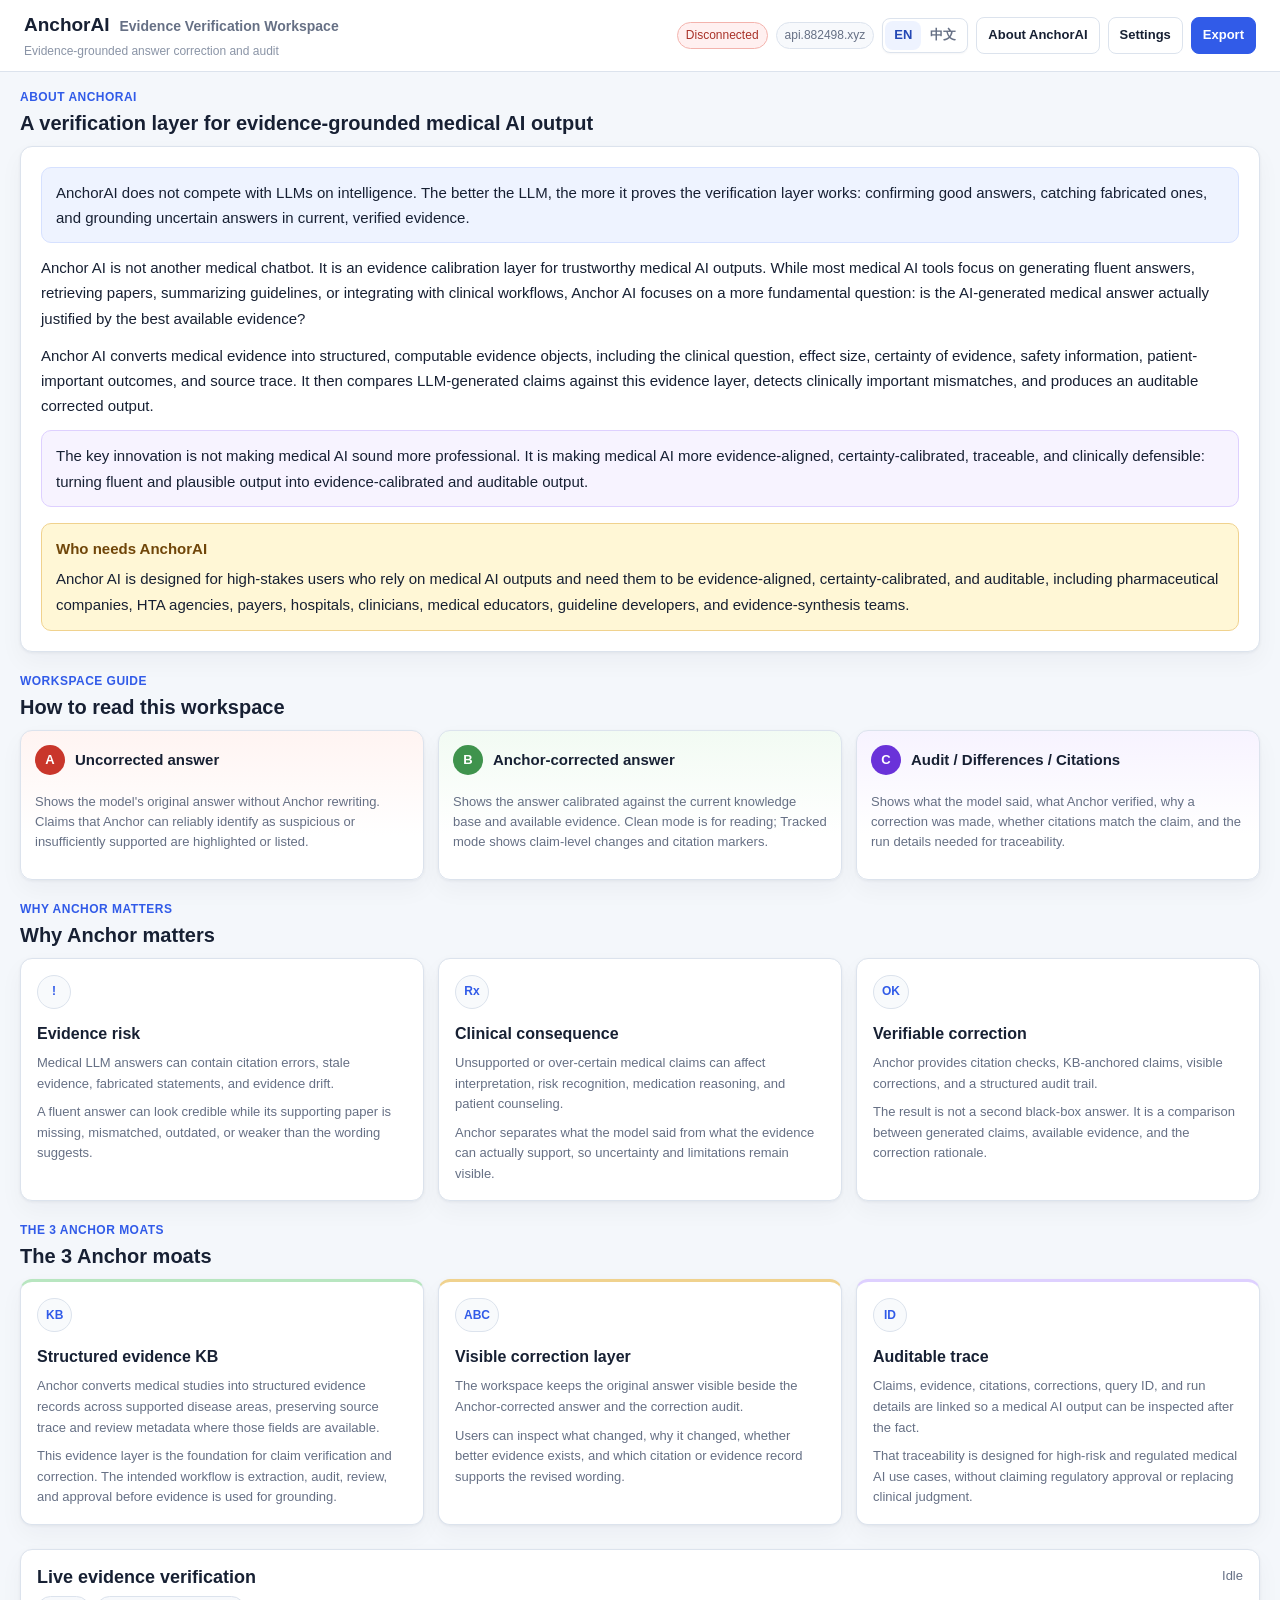
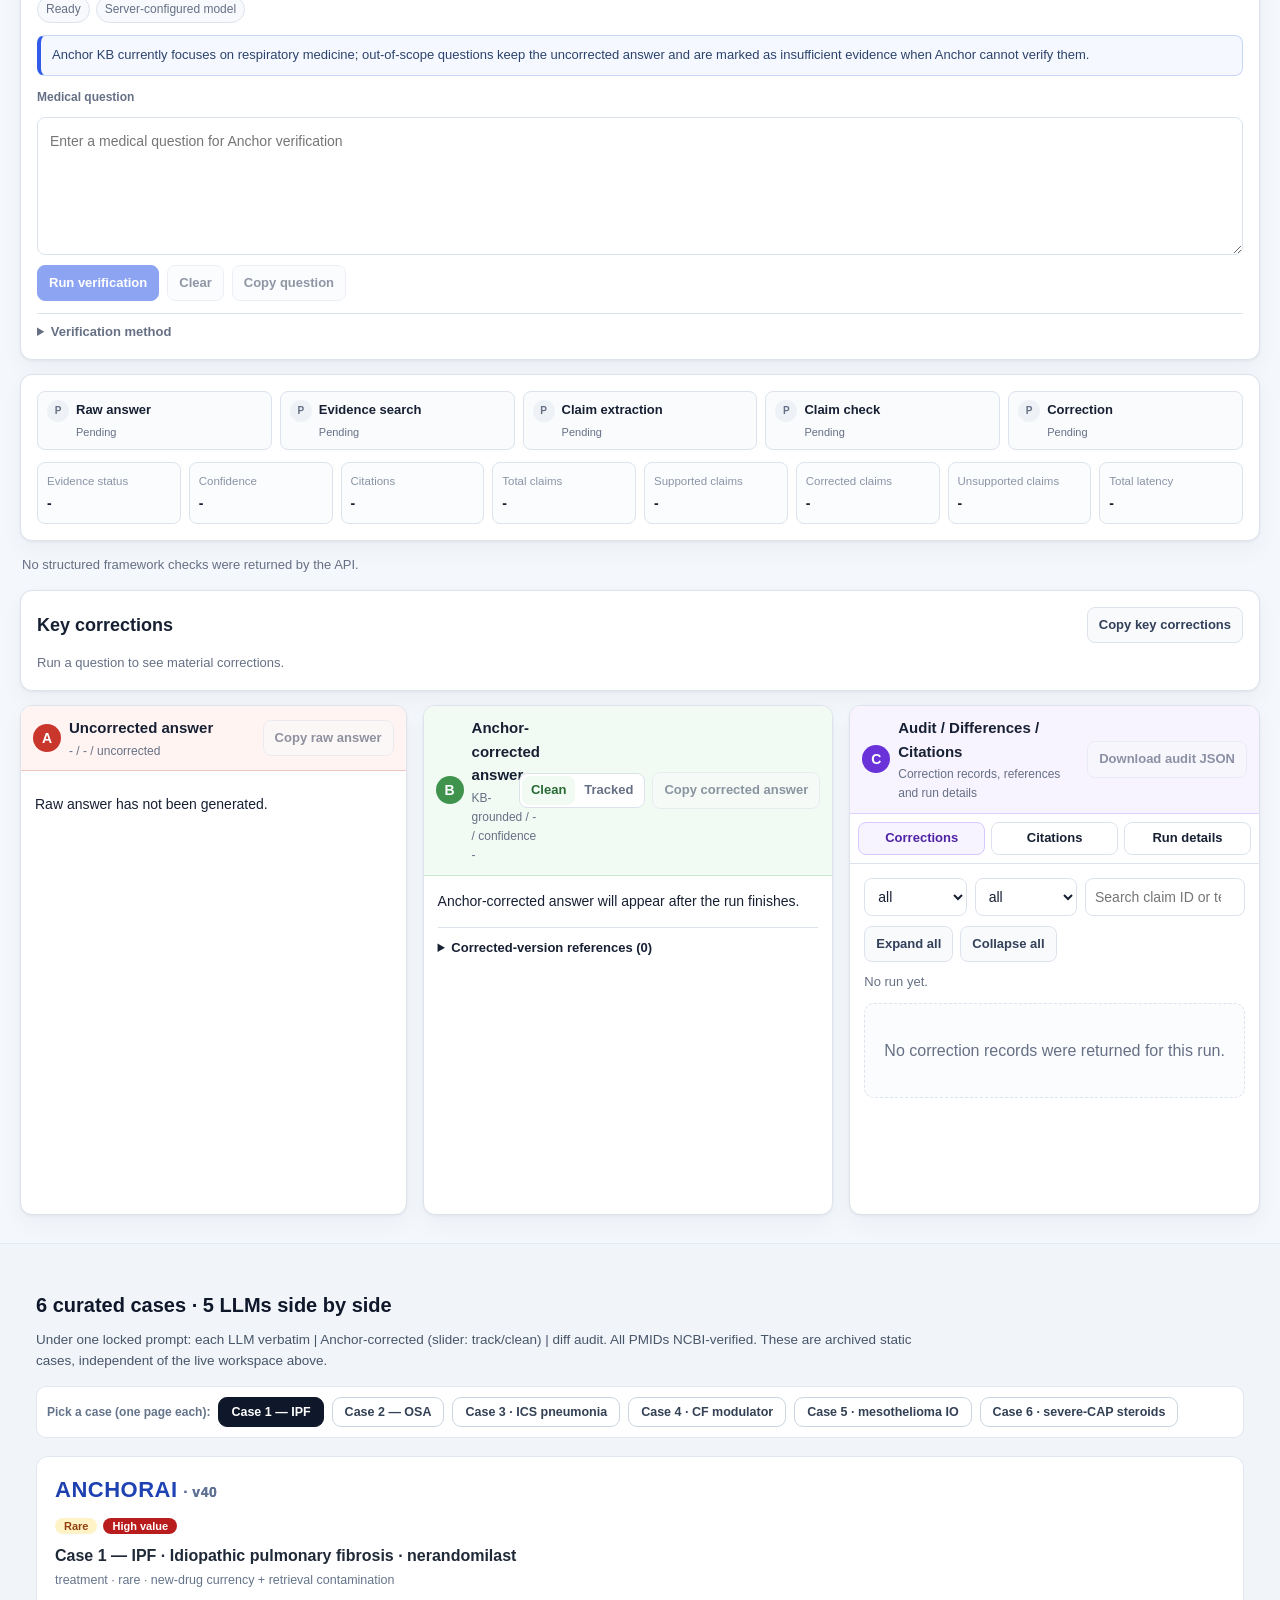
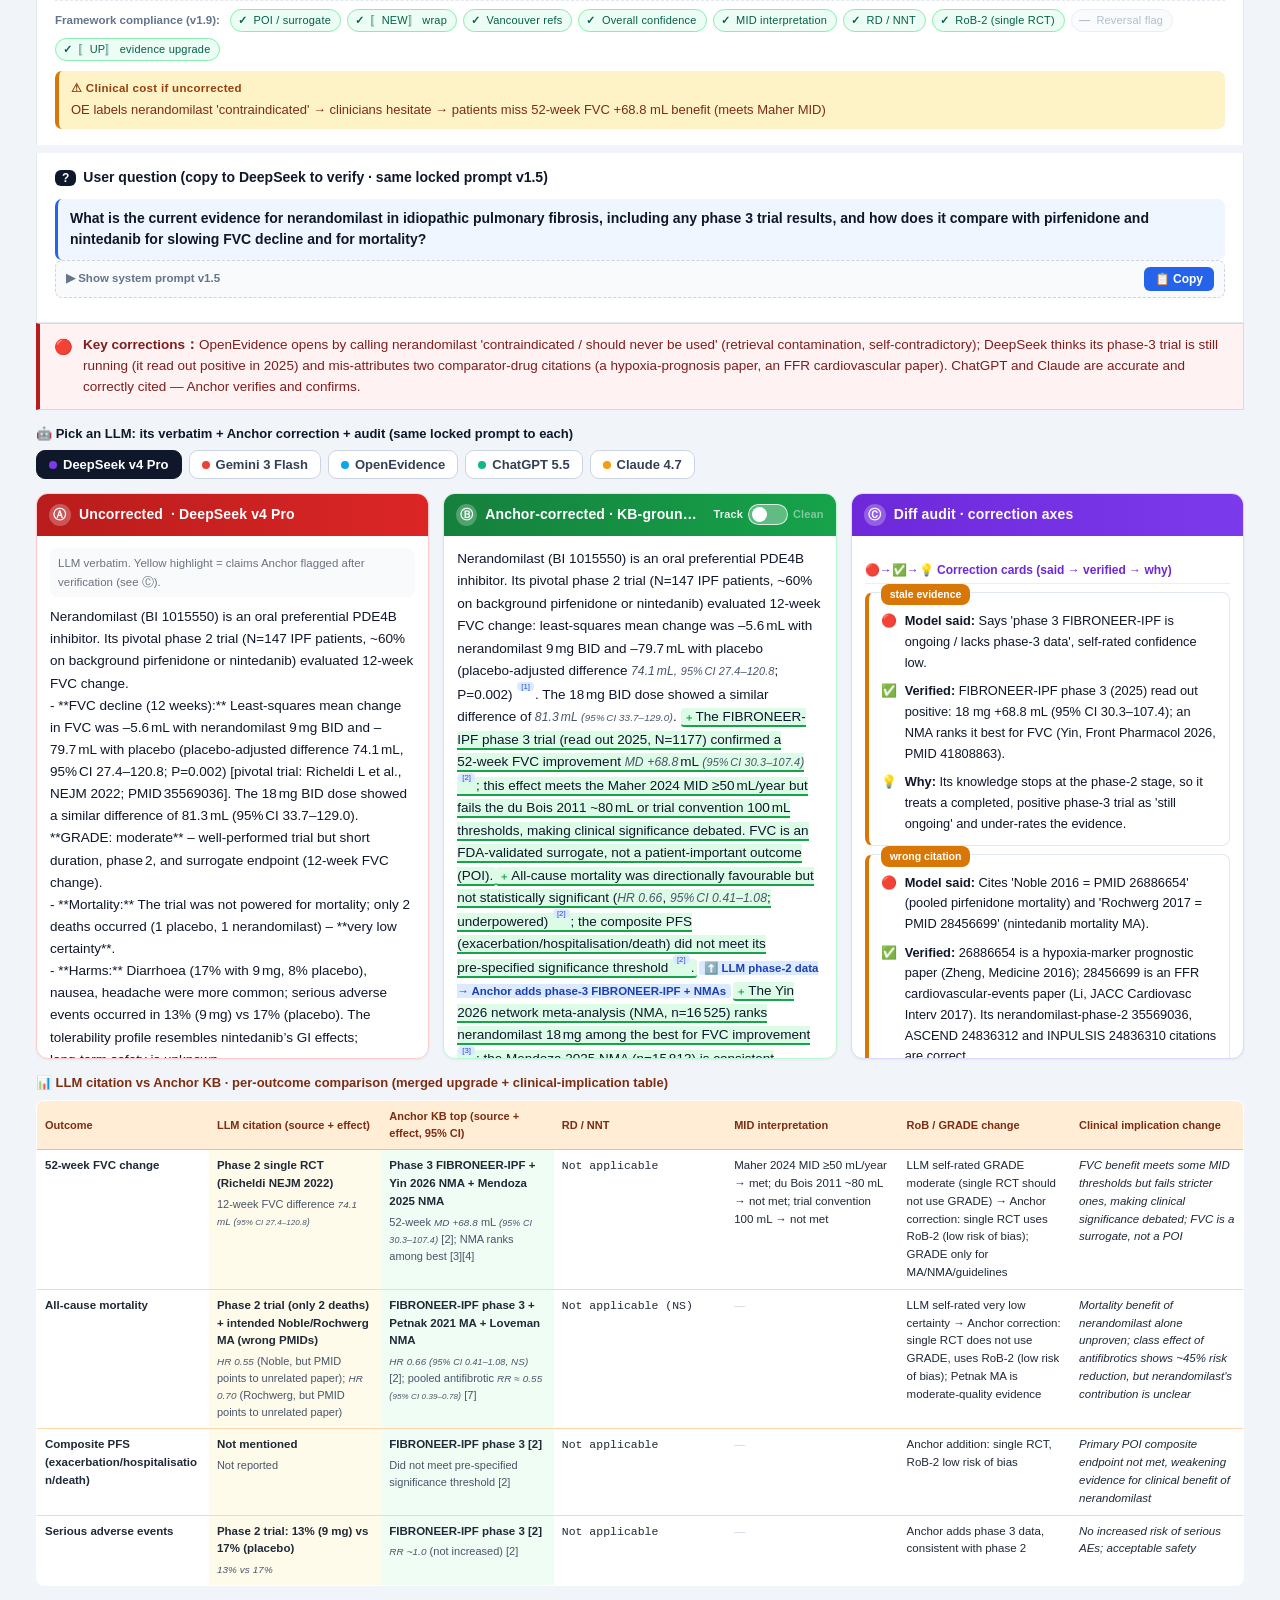
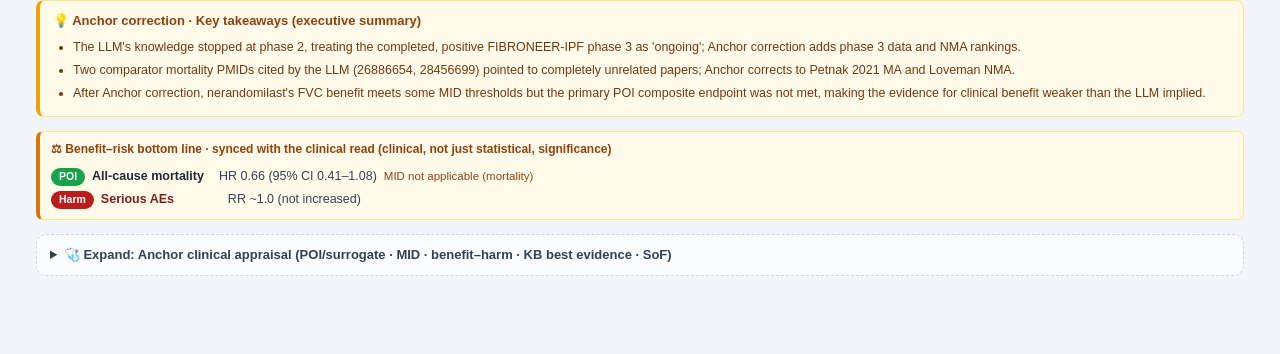
==== index.html @ df117b5b "feat: migrate v40 case gallery below the workspace Restores the six archived v40 comparison cases (I" ====
<!doctype html>
<html lang="en">
<head>
  <meta charset="UTF-8">
  <meta name="viewport" content="width=device-width, initial-scale=1">
  <title>AnchorAI | Evidence Verification Workspace</title>
  <link rel="stylesheet" href="workspace.css?v=20260826-cases">
  <link rel="stylesheet" href="cases.css?v=20260826-cases">
  <script src="workspace-api.js?v=20260826-cases" defer></script>
  <script src="workspace-adapter.js?v=20260826-cases" defer></script>
  <script src="workspace-state.js?v=20260826-cases" defer></script>
  <script src="workspace-export.js?v=20260826-cases" defer></script>
  <script src="workspace-ui.js?v=20260826-cases" defer></script>
</head>
<body class="anchor-workspace-mode">
<main id="anchor-workspace" class="aw-shell" data-run-state="idle" data-ui-language="en">
  <div class="aw-product-bar" role="banner">
    <div class="aw-brand">
      <div class="aw-brand-main">
        <span class="aw-brand-name">AnchorAI</span>
        <span class="aw-page-name" data-i18n="pageName">Evidence Verification Workspace</span>
      </div>
      <div class="aw-brand-subtitle" data-i18n="brandSubtitle">Evidence-grounded answer correction and audit</div>
    </div>
    <div class="aw-product-actions">
      <div class="aw-top-status" aria-live="polite">
        <span id="aw-connection" class="aw-connection aw-connection-checking">Checking</span>
        <span id="aw-api-host" class="aw-api-host">api.882498.xyz</span>
      </div>
      <div class="aw-language-toggle" role="group" aria-label="Page language" data-i18n-aria-label="languageToggle">
        <button id="aw-lang-en" class="aw-lang-button active" type="button" data-ui-lang="en" aria-pressed="true">EN</button>
        <button id="aw-lang-zh" class="aw-lang-button" type="button" data-ui-lang="zh" aria-pressed="false">中文</button>
      </div>
      <button id="aw-about-button" class="aw-button" type="button" data-i18n="aboutButton">About AnchorAI</button>
      <button id="aw-settings-button" class="aw-button" type="button" aria-haspopup="dialog" data-i18n="settings">Settings</button>
      <div id="aw-export-wrap" class="aw-export-wrap">
        <button id="aw-export-button" class="aw-primary-button aw-export-button" type="button" aria-haspopup="menu" aria-expanded="false" data-i18n="export">Export</button>
        <div id="aw-export-menu" class="aw-export-menu" role="menu" hidden>
          <button id="aw-export-markdown" class="aw-ghost-button" type="button" role="menuitem" data-i18n="exportMarkdown">Export Markdown report</button>
          <button id="aw-export-json" class="aw-ghost-button" type="button" role="menuitem" data-i18n="exportJson">Export audit JSON</button>
          <button id="aw-copy-key-corrections" class="aw-ghost-button" type="button" role="menuitem" data-i18n="copyKeyCorrections">Copy key corrections</button>
          <button id="aw-copy-query-id" class="aw-ghost-button" type="button" role="menuitem" data-i18n="copyQueryId">Copy query ID</button>
          <button id="aw-copy-run-details" class="aw-ghost-button" type="button" role="menuitem" data-i18n="copyRunDetails">Copy run details</button>
        </div>
      </div>
    </div>
  </div>

  <section id="aw-about" class="aw-about" aria-labelledby="aw-about-title">
    <div class="aw-about-head">
      <div>
        <p class="aw-eyebrow" data-i18n="aboutEyebrow">About AnchorAI</p>
        <h2 id="aw-about-title">
          <span data-lang-block="en">A verification layer for evidence-grounded medical AI output</span>
          <span data-lang-block="zh">面向医疗 AI 输出的证据校准层</span>
        </h2>
      </div>
    </div>

    <article class="aw-about-card aw-about-main">
      <div class="aw-about-copy" data-lang-block="en">
        <p class="aw-about-lead">AnchorAI does not compete with LLMs on intelligence. The better the LLM, the more it proves the verification layer works: confirming good answers, catching fabricated ones, and grounding uncertain answers in current, verified evidence.</p>
        <p>Anchor AI is not another medical chatbot. It is an evidence calibration layer for trustworthy medical AI outputs. While most medical AI tools focus on generating fluent answers, retrieving papers, summarizing guidelines, or integrating with clinical workflows, Anchor AI focuses on a more fundamental question: is the AI-generated medical answer actually justified by the best available evidence?</p>
        <p>Anchor AI converts medical evidence into structured, computable evidence objects, including the clinical question, effect size, certainty of evidence, safety information, patient-important outcomes, and source trace. It then compares LLM-generated claims against this evidence layer, detects clinically important mismatches, and produces an auditable corrected output.</p>
        <p class="aw-about-punch">The key innovation is not making medical AI sound more professional. It is making medical AI more evidence-aligned, certainty-calibrated, traceable, and clinically defensible: turning fluent and plausible output into evidence-calibrated and auditable output.</p>
        <div class="aw-audience">
          <h3>Who needs AnchorAI</h3>
          <p>Anchor AI is designed for high-stakes users who rely on medical AI outputs and need them to be evidence-aligned, certainty-calibrated, and auditable, including pharmaceutical companies, HTA agencies, payers, hospitals, clinicians, medical educators, guideline developers, and evidence-synthesis teams.</p>
        </div>
      </div>
      <div class="aw-about-copy" data-lang-block="zh">
        <p class="aw-about-lead">AnchorAI 不和 LLM 比聪明。LLM 越准，越能证明验证层有效：确认可靠回答，抓住编造内容，并在模型不确定时用当前已核验的证据接地。</p>
        <p>Anchor AI 并非又一款医疗聊天机器人，而是面向可信医疗 AI 输出的证据校准层。当前主流医疗 AI 多聚焦于生成流畅回答、检索文献、归纳指南或对接临床工作流；Anchor AI 关注的，是一个更为根本的问题：AI 给出的医疗答案，是否真正得到现有最佳证据的支持？</p>
        <p>Anchor AI 将医学证据转化为结构化、可计算的证据对象，涵盖临床问题、效应量、证据确定性、安全性信息、患者重要结局与来源溯源。在此基础上，它将 LLM 生成的论断与证据层进行比对，识别具有临床意义的偏差，并输出可审计追溯的矫正结果。</p>
        <p class="aw-about-punch">其核心创新不在于让医疗 AI“听起来更专业”，而在于让医疗 AI 在证据对齐、确定性校准、可溯源与临床可辩护性上提升：把“流畅而貌似合理”的输出转化为“证据校准且可审计”的输出。</p>
        <div class="aw-audience">
          <h3>谁需要 AnchorAI</h3>
          <p>Anchor AI 面向高风险决策场景下依赖医疗 AI 输出、并要求输出做到证据对齐、确定性校准、可审计追溯的用户群体，包括制药企业、卫生技术评估（HTA）机构、医保支付方、医院、临床医生、医学教育者、临床指南制定者，以及循证医学综合团队。</p>
        </div>
      </div>
    </article>

    <section class="aw-about-section" aria-labelledby="aw-read-workspace-title">
      <div class="aw-section-heading">
        <p class="aw-eyebrow" data-i18n="workspaceGuideEyebrow">Workspace guide</p>
        <h2 id="aw-read-workspace-title">
          <span data-lang-block="en">How to read this workspace</span>
          <span data-lang-block="zh">如何阅读当前工作台</span>
        </h2>
      </div>
      <div class="aw-read-guide">
        <button class="aw-read-card aw-read-card-a" type="button" data-read-panel="raw">
          <span class="aw-read-token">A</span>
          <strong data-i18n="readRawTitle">Uncorrected answer</strong>
          <span data-lang-block="en">Shows the model's original answer without Anchor rewriting. Claims that Anchor can reliably identify as suspicious or insufficiently supported are highlighted or listed.</span>
          <span data-lang-block="zh">显示模型的原始回答，不经过 Anchor 改写。Anchor 能可靠识别的可疑或证据不足 claim 会被高亮或列出。</span>
        </button>
        <button class="aw-read-card aw-read-card-b" type="button" data-read-panel="corrected">
          <span class="aw-read-token">B</span>
          <strong data-i18n="readCorrectedTitle">Anchor-corrected answer</strong>
          <span data-lang-block="en">Shows the answer calibrated against the current knowledge base and available evidence. Clean mode is for reading; Tracked mode shows claim-level changes and citation markers.</span>
          <span data-lang-block="zh">展示基于当前知识库和可用证据校正后的回答。Clean 模式用于直接阅读，Tracked 模式用于查看 claim 级修改和 citation 标记。</span>
        </button>
        <button class="aw-read-card aw-read-card-c" type="button" data-read-panel="audit">
          <span class="aw-read-token">C</span>
          <strong data-i18n="readAuditTitle">Audit / Differences / Citations</strong>
          <span data-lang-block="en">Shows what the model said, what Anchor verified, why a correction was made, whether citations match the claim, and the run details needed for traceability.</span>
          <span data-lang-block="zh">展示模型原话、Anchor 核验后的表达、为什么校正、citation 是否真实且支持对应 claim，以及可追溯的运行细节。</span>
        </button>
      </div>
    </section>

    <section class="aw-about-section" aria-labelledby="aw-why-title">
      <div class="aw-section-heading">
        <p class="aw-eyebrow" data-i18n="whyEyebrow">Why Anchor matters</p>
        <h2 id="aw-why-title">
          <span data-lang-block="en">Why Anchor matters</span>
          <span data-lang-block="zh">为什么 Anchor 重要</span>
        </h2>
      </div>
      <div class="aw-explainer-grid">
        <article class="aw-explainer-card">
          <span class="aw-card-icon" aria-hidden="true">!</span>
          <h3 data-i18n="evidenceRisk">Evidence risk</h3>
          <p data-lang-block="en">Medical LLM answers can contain citation errors, stale evidence, fabricated statements, and evidence drift.</p>
          <p data-lang-block="zh">医疗 LLM 回答可能包含错误引用、过时证据、内容编造和证据时效漂移。</p>
          <p data-lang-block="en">A fluent answer can look credible while its supporting paper is missing, mismatched, outdated, or weaker than the wording suggests.</p>
          <p data-lang-block="zh">流畅回答可能看起来可信，但支撑文献可能缺失、张冠李戴、已经过时，或并不足以支持过度确定的表述。</p>
        </article>
        <article class="aw-explainer-card">
          <span class="aw-card-icon" aria-hidden="true">Rx</span>
          <h3 data-i18n="clinicalConsequence">Clinical consequence</h3>
          <p data-lang-block="en">Unsupported or over-certain medical claims can affect interpretation, risk recognition, medication reasoning, and patient counseling.</p>
          <p data-lang-block="zh">缺乏证据或过度确定的医学论断，可能影响临床理解、风险识别、用药判断和患者沟通。</p>
          <p data-lang-block="en">Anchor separates what the model said from what the evidence can actually support, so uncertainty and limitations remain visible.</p>
          <p data-lang-block="zh">Anchor 将模型原话与证据真正能够支持的内容分开呈现，使不确定性和适用边界保持可见。</p>
        </article>
        <article class="aw-explainer-card">
          <span class="aw-card-icon" aria-hidden="true">OK</span>
          <h3 data-i18n="verifiableCorrection">Verifiable correction</h3>
          <p data-lang-block="en">Anchor provides citation checks, KB-anchored claims, visible corrections, and a structured audit trail.</p>
          <p data-lang-block="zh">Anchor 提供可核验的 citation、KB 锚定的 claim、清晰可见的校正和结构化审计记录。</p>
          <p data-lang-block="en">The result is not a second black-box answer. It is a comparison between generated claims, available evidence, and the correction rationale.</p>
          <p data-lang-block="zh">结果不是另一个黑盒答案，而是对生成论断、可用证据和校正理由之间关系的对照。</p>
        </article>
      </div>
    </section>

    <section class="aw-about-section" aria-labelledby="aw-moats-title">
      <div class="aw-section-heading">
        <p class="aw-eyebrow" data-i18n="moatsEyebrow">The 3 Anchor moats</p>
        <h2 id="aw-moats-title">
          <span data-lang-block="en">The 3 Anchor moats</span>
          <span data-lang-block="zh">Anchor 的 3 大差异化</span>
        </h2>
      </div>
      <div class="aw-moat-grid">
        <article class="aw-explainer-card aw-moat-card">
          <span class="aw-card-icon" aria-hidden="true">KB</span>
          <h3 data-i18n="structuredEvidenceKb">Structured evidence KB</h3>
          <p data-lang-block="en">Anchor converts medical studies into structured evidence records across supported disease areas, preserving source trace and review metadata where those fields are available.</p>
          <p data-lang-block="zh">Anchor 将医学研究转化为覆盖受支持疾病领域的结构化证据记录，并在相关字段存在时保留来源溯源和审核元数据。</p>
          <p data-lang-block="en">This evidence layer is the foundation for claim verification and correction. The intended workflow is extraction, audit, review, and approval before evidence is used for grounding.</p>
          <p data-lang-block="zh">这一证据层是 claim 核验与校正的基础。目标工作流是抽取、审计、审核与批准，然后再用于证据接地。</p>
        </article>
        <article class="aw-explainer-card aw-moat-card">
          <span class="aw-card-icon" aria-hidden="true">ABC</span>
          <h3 data-i18n="visibleCorrectionLayer">Visible correction layer</h3>
          <p data-lang-block="en">The workspace keeps the original answer visible beside the Anchor-corrected answer and the correction audit.</p>
          <p data-lang-block="zh">工作台把模型原始回答、Anchor 校正回答和校正审计并排保留。</p>
          <p data-lang-block="en">Users can inspect what changed, why it changed, whether better evidence exists, and which citation or evidence record supports the revised wording.</p>
          <p data-lang-block="zh">用户可以查看具体改了什么、为什么改、是否存在更好证据，以及哪些 citation 或 evidence record 支持校正后的表述。</p>
        </article>
        <article class="aw-explainer-card aw-moat-card">
          <span class="aw-card-icon" aria-hidden="true">ID</span>
          <h3 data-i18n="auditableTrace">Auditable trace</h3>
          <p data-lang-block="en">Claims, evidence, citations, corrections, query ID, and run details are linked so a medical AI output can be inspected after the fact.</p>
          <p data-lang-block="zh">claim、evidence、citation、correction、query ID 和 run details 之间保持关联，使医疗 AI 输出可以事后审计。</p>
          <p data-lang-block="en">That traceability is designed for high-risk and regulated medical AI use cases, without claiming regulatory approval or replacing clinical judgment.</p>
          <p data-lang-block="zh">这种可追溯性面向高风险、受监管的医疗 AI 使用场景，但不声称获得监管认证，也不替代临床判断。</p>
        </article>
      </div>
    </section>
  </section>

  <section class="aw-question-card aw-card" aria-labelledby="aw-task-title">
    <div class="aw-question-head">
      <div>
        <h1 id="aw-task-title">Live evidence verification</h1>
        <div class="aw-question-meta">
          <span id="aw-topic-tag" class="aw-meta-chip">Ready</span>
          <span id="aw-model-tag" class="aw-meta-chip">Server-configured model</span>
        </div>
      </div>
      <div id="aw-status-text" class="aw-status-line" aria-live="polite">Idle</div>
    </div>
    <p class="aw-scope-note" data-i18n="scopeNote">Anchor KB currently focuses on respiratory medicine; out-of-scope questions keep the uncorrected answer and are marked as insufficient evidence when Anchor cannot verify them.</p>
    <form id="aw-question-form" class="aw-form-grid">
      <label class="aw-label" for="aw-question" data-i18n="medicalQuestion">Medical question</label>
      <textarea id="aw-question" class="aw-textarea" name="question" maxlength="8000" rows="5" placeholder="Enter a medical question for Anchor verification" data-i18n-placeholder="questionPlaceholder"></textarea>
      <div class="aw-control-row">
        <div class="aw-action-group">
          <button id="aw-run" class="aw-primary-button" type="submit" disabled>Run verification</button>
          <button id="aw-cancel" class="aw-button aw-cancel" type="button" hidden data-i18n="cancel">Cancel</button>
          <button id="aw-retry" class="aw-button aw-retry" type="button" hidden data-i18n="retry">Retry</button>
          <button id="aw-clear" class="aw-ghost-button" type="button" disabled data-i18n="clear">Clear</button>
          <button id="aw-copy-question" class="aw-ghost-button" type="button" disabled data-i18n="copyQuestion">Copy question</button>
        </div>
      </div>
    </form>
    <div id="aw-error" class="aw-error" role="alert" hidden></div>
    <details class="aw-method">
      <summary data-i18n="verificationMethod">Verification method</summary>
      <ul class="aw-method-list">
        <li data-i18n="methodPipeline">Pipeline: Raw answer, evidence search, claim extraction, claim check, correction.</li>
        <li data-i18n="methodScope">KB scope: respiratory medicine, based on server-side Anchor KB readiness.</li>
        <li data-i18n="methodSchema">Schema: AnchorChatResponse fields returned by the API; no private system prompt is exposed.</li>
      </ul>
    </details>
  </section>

  <section class="aw-summary-card aw-card" aria-label="Verification status and summary" data-i18n-aria-label="summaryAria">
    <ol id="aw-pipeline" class="aw-pipeline" aria-label="Pipeline stages" data-i18n-aria-label="pipelineAria"></ol>
    <div id="aw-summary-grid" class="aw-summary-grid"></div>
  </section>

  <section class="aw-framework" aria-label="Framework checks" data-i18n-aria-label="frameworkAria">
    <div id="aw-framework-checks" class="aw-framework-checks"></div>
  </section>

  <section id="aw-clinical-impact" class="aw-clinical-impact" aria-label="Clinical impact warning" data-i18n-aria-label="clinicalImpactAria" hidden></section>

  <section id="aw-key-corrections" class="aw-key-corrections aw-card" aria-label="Key corrections" data-i18n-aria-label="keyCorrections"></section>

  <section class="aw-workbench" aria-label="Evidence verification workspace" data-i18n-aria-label="workbenchAria">
    <div class="aw-mobile-panel-tabs" role="tablist" aria-label="Workspace panels" data-i18n-aria-label="workspacePanelsAria">
      <button class="aw-panel-tab active" type="button" role="tab" aria-selected="true" data-panel="raw" data-i18n="panelTabRaw">A Raw</button>
      <button class="aw-panel-tab" type="button" role="tab" aria-selected="false" data-panel="corrected" data-i18n="panelTabCorrected">B Corrected</button>
      <button class="aw-panel-tab" type="button" role="tab" aria-selected="false" data-panel="audit" data-i18n="panelTabAudit">C Audit</button>
    </div>
    <div class="aw-workspace-grid">
      <article class="aw-workspace-panel aw-panel-a aw-mobile-active" data-panel="raw" aria-labelledby="aw-raw-title">
        <header class="aw-panel-head">
          <div class="aw-panel-title">
            <span class="aw-letter">A</span>
            <div>
              <h2 id="aw-raw-title" data-i18n="rawTitle">Uncorrected answer</h2>
              <p><span id="aw-raw-provider">-</span> / <span id="aw-raw-model">-</span> / <span id="aw-raw-verification">uncorrected</span></p>
            </div>
          </div>
          <div class="aw-panel-actions">
            <button id="aw-copy-raw" class="aw-ghost-button" type="button" disabled data-i18n="copyRawAnswer">Copy raw answer</button>
          </div>
        </header>
        <div class="aw-panel-body">
          <div id="aw-raw-meta" class="aw-question-meta"></div>
          <div id="aw-raw-text" class="aw-answer">Raw answer has not been generated.</div>
          <div id="aw-flagged-claims" class="aw-flagged-claims"></div>
        </div>
      </article>

      <article class="aw-workspace-panel aw-panel-b" data-panel="corrected" aria-labelledby="aw-corrected-title">
        <header class="aw-panel-head">
          <div class="aw-panel-title">
            <span class="aw-letter">B</span>
            <div>
              <h2 id="aw-corrected-title" data-i18n="correctedTitle">Anchor-corrected answer</h2>
              <p><span data-i18n="kbGrounded">KB-grounded</span> / <span id="aw-corrected-evidence">-</span> / <span data-i18n="confidenceLower">confidence</span> <span id="aw-corrected-confidence">-</span></p>
            </div>
          </div>
          <div class="aw-panel-actions">
            <div class="aw-mode-toggle" role="group" aria-label="Corrected answer display mode" data-i18n-aria-label="correctedModeAria">
              <button class="aw-mode-button active" type="button" data-mode="clean" aria-pressed="true" data-i18n="clean">Clean</button>
              <button class="aw-mode-button" type="button" data-mode="tracked" aria-pressed="false" data-i18n="tracked">Tracked</button>
            </div>
            <button id="aw-copy-corrected" class="aw-ghost-button" type="button" disabled data-i18n="copyCorrectedAnswer">Copy corrected answer</button>
          </div>
        </header>
        <div class="aw-panel-body">
          <div id="aw-corrected-text" class="aw-answer">Anchor-corrected answer will appear after the run finishes.</div>
          <details id="aw-corrected-references" class="aw-references"></details>
        </div>
      </article>

      <article class="aw-workspace-panel aw-panel-c" data-panel="audit" aria-labelledby="aw-audit-title">
        <header class="aw-panel-head">
          <div class="aw-panel-title">
            <span class="aw-letter">C</span>
            <div>
              <h2 id="aw-audit-title" data-i18n="auditTitle">Audit / Differences / Citations</h2>
              <p data-i18n="auditSubtitle">Correction records, references and run details</p>
            </div>
          </div>
          <div class="aw-panel-actions">
            <button id="aw-download-audit-json" class="aw-ghost-button" type="button" data-i18n="downloadAuditJson">Download audit JSON</button>
          </div>
        </header>
        <div class="aw-audit-tabs" role="tablist" aria-label="Audit tabs" data-i18n-aria-label="auditTabsAria">
          <button class="aw-audit-tab active" type="button" role="tab" aria-selected="true" data-audit-tab="corrections" data-i18n="corrections">Corrections</button>
          <button class="aw-audit-tab" type="button" role="tab" aria-selected="false" data-audit-tab="citations" data-i18n="citations">Citations</button>
          <button class="aw-audit-tab" type="button" role="tab" aria-selected="false" data-audit-tab="run-details" data-i18n="runDetails">Run details</button>
        </div>
        <div class="aw-panel-body aw-audit-content">
          <section class="aw-audit-panel" data-audit-panel="corrections" role="tabpanel">
            <div class="aw-audit-toolbar">
              <select id="aw-correction-category-filter" class="aw-select" aria-label="Filter corrections by category" data-i18n-aria-label="categoryFilterAria"></select>
              <select id="aw-correction-status-filter" class="aw-select" aria-label="Filter corrections by status" data-i18n-aria-label="statusFilterAria"></select>
              <input id="aw-correction-search" class="aw-input" type="search" placeholder="Search claim ID or text" aria-label="Search corrections" data-i18n-placeholder="correctionSearchPlaceholder" data-i18n-aria-label="correctionSearchAria">
            </div>
            <div class="aw-audit-buttons">
              <button id="aw-expand-corrections" class="aw-ghost-button" type="button" data-i18n="expandAll">Expand all</button>
              <button id="aw-collapse-corrections" class="aw-ghost-button" type="button" data-i18n="collapseAll">Collapse all</button>
            </div>
            <div id="aw-corrections-summary" class="aw-corrections-summary"></div>
            <div id="aw-corrections-list" class="aw-corrections-list"></div>
          </section>
          <section class="aw-audit-panel" data-audit-panel="citations" role="tabpanel" hidden>
            <div class="aw-citation-toolbar">
              <select id="aw-citation-filter" class="aw-select" aria-label="Filter citations" data-i18n-aria-label="citationFilterAria">
                <option value="all" data-i18n="selectAll">all</option>
                <option value="problematic" data-i18n="problematicOnly">problematic only</option>
                <option value="corrected" data-i18n="usedByCorrection">used by correction</option>
              </select>
              <input id="aw-citation-search" class="aw-input" type="search" placeholder="Search PMID, DOI, title or claim ID" aria-label="Search citations" data-i18n-placeholder="citationSearchPlaceholder" data-i18n-aria-label="citationSearchAria">
            </div>
            <div id="aw-citations-list" class="aw-citations-list"></div>
          </section>
          <section class="aw-audit-panel" data-audit-panel="run-details" role="tabpanel" hidden>
            <div class="aw-audit-buttons">
              <button id="aw-copy-run-details-panel" class="aw-ghost-button" type="button" data-i18n="copyRunDetails">Copy run details</button>
              <button id="aw-copy-query-id-panel" class="aw-ghost-button" type="button" data-i18n="copyQueryId">Copy query ID</button>
            </div>
            <div id="aw-run-details"></div>
          </section>
        </div>
      </article>
    </div>
  </section>

  <div id="aw-settings-panel" class="aw-settings-panel" role="dialog" aria-modal="true" aria-labelledby="aw-settings-title" aria-hidden="true" hidden>
    <div id="aw-settings-backdrop" class="aw-settings-backdrop"></div>
    <div class="aw-settings-drawer">
      <div class="aw-settings-head">
        <h2 id="aw-settings-title" data-i18n="settings">Settings</h2>
        <button id="aw-settings-close" class="aw-icon-button" type="button" aria-label="Close settings" data-i18n-aria-label="closeSettings">X</button>
      </div>
      <label class="aw-label" for="aw-api-base" data-i18n="apiBaseUrl">API Base URL</label>
      <input id="aw-api-base" class="aw-input" type="url" autocomplete="off" spellcheck="false">
      <div class="aw-settings-actions">
        <button id="aw-save-api" class="aw-primary-button" type="button" data-i18n="save">Save</button>
        <button id="aw-reset-api" class="aw-ghost-button" type="button" data-i18n="restoreDefault">Restore default</button>
        <button id="aw-test-connection" class="aw-ghost-button" type="button" data-i18n="testConnection">Test connection</button>
      </div>
      <div id="aw-settings-message" class="aw-settings-message" hidden></div>
      <div id="aw-settings-status" class="aw-settings-status"></div>
    </div>
  </div>

  <div id="aw-toast" class="aw-toast" role="status" aria-live="polite" hidden></div>
</main>

<section id="anchor-cases" data-lang="en" aria-label="Anchor case gallery">
<div class="wrap">
<div class="cases-intro">
  <h2 class="cases-title"><span class="zh-only">6 个精选案例 · 5 个 LLM 并排对比</span><span class="en-only">6 curated cases · 5 LLMs side by side</span></h2>
  <p class="cases-sub"><span class="zh-only">同一锁定 prompt 下,每个 LLM 的原话 | Anchor 校正版(滑块切修订/净版) | 对比审计。全部 PMID 经 NCBI 核验。这些是静态存档案例,与上方的实时问答工作台相互独立。</span><span class="en-only">Under one locked prompt: each LLM verbatim | Anchor-corrected (slider: track/clean) | diff audit. All PMIDs NCBI-verified. These are archived static cases, independent of the live workspace above.</span></p>
</div>
<div class='pagenav'><span class='pn-lab'><span class='zh-only'>选案例(每个一页):</span><span class='en-only'>Pick a case (one page each): </span></span><button class='pnav active' data-q='N1' onclick="setPage('N1')"><span class='zh-only'>Case 1 — IPF</span><span class='en-only'>Case 1 — IPF</span></button><button class='pnav' data-q='O' onclick="setPage('O')"><span class='zh-only'>Case 2 — OSA</span><span class='en-only'>Case 2 — OSA</span></button><button class='pnav' data-q='ICS' onclick="setPage('ICS')"><span class='zh-only'>Case 3 · ICS 肺炎风险</span><span class='en-only'>Case 3 · ICS pneumonia</span></button><button class='pnav' data-q='CFMOD' onclick="setPage('CFMOD')"><span class='zh-only'>Case 4 · CF 调节剂</span><span class='en-only'>Case 4 · CF modulator</span></button><button class='pnav' data-q='MESOIO' onclick="setPage('MESOIO')"><span class='zh-only'>Case 5 · 间皮瘤免疫</span><span class='en-only'>Case 5 · mesothelioma IO</span></button><button class='pnav' data-q='CAPSTEROID' onclick="setPage('CAPSTEROID')"><span class='zh-only'>Case 6 · 重症肺炎激素</span><span class='en-only'>Case 6 · severe-CAP steroids</span></button></div><section class='page active' id='page-N1'><div class='case-hd v7-hd'><h2 class='brand-h'>ANCHORAI<span class='ver'>· v40</span></h2><span class='tierb tier-rare'><span class='zh-only'>罕见病</span><span class='en-only'>Rare</span></span><span class='valb' style='background:#B91C1C'><span class='zh-only'>高价值</span><span class='en-only'>High value</span></span><div class='case-name'><span class='zh-only'>Case 1 — IPF · 特发性肺纤维化 · nerandomilast</span><span class='en-only'>Case 1 — IPF · Idiopathic pulmonary fibrosis · nerandomilast</span></div><div class='domain'><span class='zh-only'>治疗 · 罕见 · 新药时效 + 检索污染</span><span class='en-only'>treatment · rare · new-drug currency + retrieval contamination</span></div><div class='compliance-bar'><span class='cb-lab'><span class='zh-only'>框架合规(framework v1.9):</span><span class='en-only'>Framework compliance (v1.9): </span></span><span class='cchip chip-on'><b>✓</b> <span class='zh-only'>POI / 替代分类</span><span class='en-only'>POI / surrogate</span></span><span class='cchip chip-on'><b>✓</b> <span class='zh-only'>〚NEW〛标记</span><span class='en-only'>〚NEW〛 wrap</span></span><span class='cchip chip-on'><b>✓</b> <span class='zh-only'>Vancouver 引用</span><span class='en-only'>Vancouver refs</span></span><span class='cchip chip-on'><b>✓</b> <span class='zh-only'>Overall confidence</span><span class='en-only'>Overall confidence</span></span><span class='cchip chip-on'><b>✓</b> <span class='zh-only'>MID 解读</span><span class='en-only'>MID interpretation</span></span><span class='cchip chip-on'><b>✓</b> <span class='zh-only'>RD / NNT</span><span class='en-only'>RD / NNT</span></span><span class='cchip chip-on'><b>✓</b> <span class='zh-only'>RoB-2(单 RCT)</span><span class='en-only'>RoB-2 (single RCT)</span></span><span class='cchip chip-na'><b>—</b> <span class='zh-only'>方向反转标志</span><span class='en-only'>Reversal flag</span></span><span class='cchip chip-on'><b>✓</b> <span class='zh-only'>〚UP〛证据升级</span><span class='en-only'>〚UP〛 evidence upgrade</span></span></div><div class='impact-card'><div class='impact-lab'>⚠ <span class='zh-only'>如果不校正,临床代价</span><span class='en-only'>Clinical cost if uncorrected</span></div><div class='impact-body'><span class='zh-only'>OE 把 nerandomilast 标禁用 → 医生不敢开新药 → 病人错失 52-week FVC +68.8 mL 获益(Maher MID 达标)</span><span class='en-only'>OE labels nerandomilast &#x27;contraindicated&#x27; → clinicians hesitate → patients miss 52-week FVC +68.8 mL benefit (meets Maher MID)</span></div></div></div><div class='sec v7-q'><div class='sec-h'><span class='sn'>?</span><span class='zh-only'>用户问题(可复制到 DeepSeek 验证 · 同一锁定 prompt v1.5)</span><span class='en-only'>User question (copy to DeepSeek to verify · same locked prompt v1.5)</span></div><div class='prompt-box'><div class='prompt-user'><span class='zh-only'>目前 nerandomilast 治疗特发性肺纤维化（IPF）的证据如何，含任何 3 期试验结果？与 pirfenidone、nintedanib 在减缓 FVC 下降和死亡方面相比如何？</span><span class='en-only'>What is the current evidence for nerandomilast in idiopathic pulmonary fibrosis, including any phase 3 trial results, and how does it compare with pirfenidone and nintedanib for slowing FVC decline and for mortality?</span></div><details class='prompt-details'><summary><span><span class='zh-only'>▶ 展开 system prompt v1.5</span><span class='en-only'>▶ Show system prompt v1.5</span></span><button class='copy-btn' onclick='copyPrompt(this);return false;'>📋 <span class='zh-only'>复制</span><span class='en-only'>Copy</span></button></summary><div class='prompt-sys-full'><span class="pkey">You are an experienced clinician.</span> Answer the medical question concisely based on your clinical knowledge.

<span class="pkey">Mandatory requirements (all 4):</span>

<span class="pkey">1. Effect sizes</span> — Cite specific drugs, doses, and effect sizes (RR / OR / HR with 95% CI; or % with 95% CI for vaccine efficacy) when possible. State the trial / SR name where the number comes from.

<span class="pkey">2. References (BMJ / Vancouver style — REQUIRED)</span> — Number every key claim in-text with [1], [2], [3] etc. in citation order. End your answer with a 'References' list using Vancouver style:
   Author AA, Author BB, Author CC, et al. Title. Journal. Year;Volume(Issue):Pages. doi:XXX (or PMID:XXX).
   Example: Baas P, Scherpereel A, Nowak AK, et al. First-line nivolumab plus ipilimumab in unresectable malignant pleural mesothelioma (CheckMate 743): a multicentre, randomised, open-label, phase 3 trial. Lancet. 2021;397(10272):375-386. doi:10.1016/S0140-6736(20)32714-8

<span class="pkey">3. Confidence self-rating (MANDATORY at the very end)</span> — State your OVERALL confidence using exactly one of these 4 GRADE-style labels: <b>High / Moderate / Low / Very Low</b>, followed by a one-sentence justification.
   Example: 'Overall confidence: Moderate — based on a single landmark phase 3 RCT (CheckMate 743) with consistent 5-year follow-up; epithelioid subgroup remains uncertain.'

<span class="pkey">4. Length</span> — Maximum 350 words for the main answer (references list is in addition, not counted).

Do not consult any external knowledge base — answer from your parametric knowledge only. If you don't know a precise PMID or DOI, OMIT it rather than fabricate; cite only what you are sure of.</div></details></div></div><div class='banner'><span class='b-ico'>🔴</span><div><b><span class='zh-only'>关键校正</span><span class='en-only'>Key corrections</span>：</b><span class='zh-only'>OpenEvidence 开头判 nerandomilast「禁用、绝不可用」(检索污染、自相矛盾);DeepSeek 误以为其 3 期试验仍在进行(实则 2025 已读出阳性),并把 2 条对照药引用wrong-paper(缺氧预后、FFR 心血管论文)。ChatGPT、Claude 答得准、引用也对——Anchor 核验确认。</span><span class='en-only'>OpenEvidence opens by calling nerandomilast &#x27;contraindicated / should never be used&#x27; (retrieval contamination, self-contradictory); DeepSeek thinks its phase-3 trial is still running (it read out positive in 2025) and mis-attributes two comparator-drug citations (a hypoxia-prognosis paper, an FFR cardiovascular paper). ChatGPT and Claude are accurate and correctly cited — Anchor verifies and confirms.</span></div></div><div class='sec-h v7-mtab-h'>🤖 <span class='zh-only'>选 LLM:看它的原话 + Anchor 校正 + 审计(每个 LLM 同一锁定 prompt)</span><span class='en-only'>Pick an LLM: its verbatim + Anchor correction + audit (same locked prompt to each)</span></div><div class='mtabs'><button class='mtab active' data-q='N1' data-m='DeepSeek v4 Pro' onclick="setModel('N1','DeepSeek v4 Pro')"><span class='dot' style='background:#7C3AED'></span>DeepSeek v4 Pro</button><button class='mtab' data-q='N1' data-m='Gemini 3 Flash' onclick="setModel('N1','Gemini 3 Flash')"><span class='dot' style='background:#EA4335'></span>Gemini 3 Flash</button><button class='mtab' data-q='N1' data-m='OpenEvidence' onclick="setModel('N1','OpenEvidence')"><span class='dot' style='background:#0EA5E9'></span>OpenEvidence</button><button class='mtab' data-q='N1' data-m='ChatGPT 5.5' onclick="setModel('N1','ChatGPT 5.5')"><span class='dot' style='background:#10B981'></span>ChatGPT 5.5</button><button class='mtab' data-q='N1' data-m='Claude 4.7' onclick="setModel('N1','Claude 4.7')"><span class='dot' style='background:#F59E0B'></span>Claude 4.7</button></div><div class='mwrap active' data-q='N1' data-m='DeepSeek v4 Pro'><div class='v7-cols'><div class='v7-col v7-col-a'><div class='v7-col-h v7-h-a'><span class='v7-badge'>Ⓐ</span><span class='zh-only'>未矫正 · 原话</span><span class='en-only'>Uncorrected</span> · DeepSeek v4 Pro</div><div class='v7-col-body'><div class='v7-note'><span class='zh-only'>LLM 逐字原文。黄色高亮 = Anchor 在 Ⓒ 栏核验后标出的可疑主张。</span><span class='en-only'>LLM verbatim. Yellow highlight = claims Anchor flagged after verification (see Ⓒ).</span></div><div class='v7-body v7-ans'><span class='zh-only'>**问题：** nerandomilast 在特发性肺纤维化中的证据如何？在减缓 FVC 下降和降低死亡率方面，它与 pirfenidone 和 nintedanib 相比如何？<br/><br/>---<br/><br/>nerandomilast (BI 1015550) 是一种口服选择性 PDE4B 抑制剂。其关键的 2 期临床试验（N=147 例 IPF 患者，约 60% 同时使用 pirfenidone 或 nintedanib 作为背景治疗）评估了 12 周 FVC 的变化。<br/>- **FVC 下降（12 周）：** nerandomilast 9 mg BID 组的 FVC 最小二乘均值变化为 –5.6 mL，而安慰剂组为 –79.7 mL（经安慰剂调整后的差异为 74.1 mL, 95% CI 27.4–120.8; P=0.002）[关键试验：Richeldi L et al., NEJM 2022; PMID 35569036]。18 mg BID 剂量显示出类似的差异，为 81.3 mL (95% CI 33.7–129.0)。**GRADE：中等** —— 试验执行良好，但持续时间短，且为 2 期研究并采用替代终点（12 周 FVC 变化）。<br/>- **死亡率：** 该试验在统计学上不足以评估死亡率；仅发生 2 例死亡（1 例安慰剂组，1 例 nerandomilast 组）—— **极低确定性**。<br/>- **不良反应：** 腹泻（9 mg 组 17%，安慰剂组 8%）、恶心、头痛较为常见；严重不良事件发生率在 9 mg 组为 13%，安慰剂组为 17%。其耐受性特征类似于 nintedanib 的胃肠道反应；长期安全性尚不明确。<br/><br/>**与 pirfenidone 和 nintedanib 的比较**（目前不存在 nerandomilast 的头对头试验）：<br/>- **Pirfenidone：** 在为期 52 周的 ASCEND 试验中，pirfenidone 将 FVC 下降减少了 193 mL (95% CI 83–303；均值变化 –235 mL vs 安慰剂组 –428 mL；FVC 的 GRADE 为 **高**) [King TE et al., NEJM 2014; PMID 24836312]。在汇总分析中，全因死亡率 HR 为 0.55 (95% CI 0.31–0.97) (GRADE 为 **中等**；事件数较少) [Noble PW et al., Eur Respir J 2016; PMID 26886654]。<br/>- **Nintedanib：** 在 INPULSIS 试验中，nintedanib 将年 FVC 下降速度减缓了 125.2 mL/year (95% CI 77.7–172.8; GRADE 为 **高**) [Richeldi L et al., NEJM 2014; PMID 24836310]。死亡率的降低在单项研究中不具有显著性 (HR 0.70, 95% CI 0.47–1.03; 根据荟萃分析 GRADE 为 **中等** [Rochwerg B et al., Ann Intern Med 2017; PMID 28456699])。<br/>- **间接比较：** nerandomilast 的 12 周 FVC 获益（约 75 mL）似乎是对背景抗纤维化药物的叠加效应（交互作用 P=0.45），但其对长期下降和生存率的影响尚未得到证实。pirfenidone 和 nintedanib 已通过长期数据确认了 52 周 FVC 的获益以及边缘性的死亡率降低；nerandomilast 仍处于研究阶段，3 期 FIBRONEER-IPF 试验正在进行中。<br/><br/>**总体信心：低** —— nerandomilast 缺乏关于持续 FVC 下降和死亡率的 3 期数据；且不存在直接比较研究。</span><span class='en-only'>Nerandomilast (BI 1015550) is an oral preferential PDE4B inhibitor. Its pivotal phase 2 trial (N=147 IPF patients, ~60% on background pirfenidone or nintedanib) evaluated 12‑week FVC change.  <br/>- **FVC decline (12 weeks):** Least‑squares mean change in FVC was –5.6 mL with nerandomilast 9 mg BID and –79.7 mL with placebo (placebo‑adjusted difference 74.1 mL, 95% CI 27.4–120.8; P=0.002) [pivotal trial: Richeldi L et al., NEJM 2022; PMID 35569036]. The 18 mg BID dose showed a similar difference of 81.3 mL (95% CI 33.7–129.0). **GRADE: moderate** – well‑performed trial but short duration, phase 2, and surrogate endpoint (12‑week FVC change).  <br/>- **Mortality:** The trial was not powered for mortality; only 2 deaths occurred (1 placebo, 1 nerandomilast) – **very low certainty**.  <br/>- **Harms:** Diarrhoea (17% with 9 mg, 8% placebo), nausea, headache were more common; serious adverse events occurred in 13% (9 mg) vs 17% (placebo). The tolerability profile resembles nintedanib’s GI effects; long‑term safety is unknown.<br/><br/>**Comparison with pirfenidone and nintedanib** (no head‑to‑head trials with nerandomilast exist):  <br/>- **Pirfenidone:** In the 52‑week ASCEND trial, pirfenidone reduced FVC decline by 193 mL (95% CI 83–303; mean change –235 mL vs –428 mL with placebo; GRADE **high** for FVC) [King TE et al., NEJM 2014; PMID 24836312]. All‑cause mortality HR 0.55 (95% CI 0.31–0.97) in pooled analysis (GRADE **moderate**; few events) [Noble PW et al., Eur Respir J 2016; PMID 26886654].  <br/>- **Nintedanib:** In the INPULSIS trials, nintedanib slowed annual FVC decline by 125.2 mL/year (95% CI 77.7–172.8; GRADE **high**) [Richeldi L et al., NEJM 2014; PMID 24836310]. Mortality reduction was not individually significant (HR 0.70, 95% CI 0.47–1.03; GRADE **moderate** per meta‑analysis [Rochwerg B et al., Ann Intern Med 2017; PMID 28456699]).  <br/>- **Indirect comparison:** Nerandomilast’s 12‑week FVC benefit (~75 mL) appears additive to background antifibrotics (interaction P=0.45), but the effect on longer‑term decline and survival is unproven. Pirfenidone and nintedanib have confirmed 52‑week FVC benefits and a borderline mortality reduction with longer‑term data; nerandomilast is investigational, with phase 3 FIBRONEER‑IPF ongoing.<br/><br/>**Overall confidence: low** — nerandomilast lacks phase 3 data on sustained FVC decline and mortality; no direct comparisons exist.</span></div></div></div><div class='v7-col v7-col-b'><div class='v7-col-h v7-h-b'><span class='v7-badge'>Ⓑ</span><span class='v7-h-title'><span class='zh-only'>Anchor 校正版 · KB 锚定</span><span class='en-only'>Anchor-corrected · KB-grounded</span></span><span class='v7-slide-ctl'><span class='v7-slab v7-slab-l'><span class='zh-only'>修订</span><span class='en-only'>Track</span></span><label class='v7-switch'><input type='checkbox' onchange="v7Slide(this)"><span class='v7-knob'></span></label><span class='v7-slab v7-slab-r'><span class='zh-only'>净版</span><span class='en-only'>Clean</span></span></span></div><div class='v7-col-body'><div class='v7-corr'><div class='v7-corr-view'><div class='v7-track-view'><span class='zh-only'>奈仑米司他(nerandomilast)是一种口服优先性 PDE4B 抑制剂。其关键 2 期试验(N=147 例 IPF 患者,约 60% 接受背景吡非尼酮或尼达尼布)评估了 12 周 FVC 变化:最小二乘均值变化 nerandomilast 9 mg BID 组为 –5.6 mL,安慰剂组为 –79.7 mL(安慰剂校正差<span class='es'> 74.1 mL,<span class='es'>95% CI 27.4–120.8</span></span>;P=0.002)<sup class='refmark'><a href='#acref-N1-deepseek-1'>[1]</a></sup>。18 mg BID 剂量组差异相似(<span class='es'>81.3 mL,<span class='es'>95% CI 33.7–129.0</span></span>)。<ins class='diff-add' title='Anchor added / replacement (green)'>FIBRONEER-IPF 3 期试验(2025 年读出,N=1177)证实 52 周 FVC 改善 <span class='es'>MD +68.8</span> mL<span class='es'>(<span class='es'>95% CI 30.3–107.4</span>)</span><sup class='refmark'><a href='#acref-N1-deepseek-2'>[2]</a></sup>;该效应达到 Maher 2024 MID ≥50 mL/年,但未达到 du Bois 2011 ~80 mL 或试验惯例 100 mL 阈值,因此临床意义存在争议。FVC 是 FDA 验证的替代终点(validated surrogate),并非患者重要结局(POI)。</ins><ins class='diff-add' title='Anchor added / replacement (green)'>全因死亡率方向有利但未达统计学显著(<span class='es'>HR 0.66</span>,<span class='es'>95% CI 0.41–1.08</span>;样本量不足)<sup class='refmark'><a href='#acref-N1-deepseek-2'>[2]</a></sup>;复合 PFS(加重/住院/死亡)未达到预设显著性阈值<sup class='refmark'><a href='#acref-N1-deepseek-2'>[2]</a></sup>。</ins><span class='diff-up' title='Evidence tier upgrade'>LLM 2 期数据 → Anchor 加入 3 期 FIBRONEER-IPF + NMA</span><ins class='diff-add' title='Anchor added / replacement (green)'>Yin 2026 网络 meta 分析(NMA,n=16 525)将 nerandomilast 18 mg 列为 FVC 改善最优药物之一<sup class='refmark'><a href='#acref-N1-deepseek-3'>[3]</a></sup>;Mendoza 2025 NMA(n=15 813)结果一致<sup class='refmark'><a href='#acref-N1-deepseek-4'>[4]</a></sup>。</ins>与吡非尼酮和尼达尼布的比较(<span class='corr-caveat' title='证据可得性旁注 · 与直接作答无直接关系'>（无头对头试验）</span>):ASCEND 试验中吡非尼酮 52 周减少 FVC 下降<span class='es'> 193 mL<span class='es'>(<span class='es'>95% CI 83–303</span>)</span></span><sup class='refmark'><a href='#acref-N1-deepseek-5'>[5]</a></sup>;INPULSIS 试验中尼达尼布减缓年 FVC 下降 125.2 mL/年<span class='es'>(<span class='es'>95% CI 77.7–172.8</span>)</span><sup class='refmark'><a href='#acref-N1-deepseek-6'>[6]</a></sup>。<ins class='diff-add' title='Anchor added / replacement (green)'>Petnak 2021 meta 分析(n=12 956)汇总抗纤维化药全因死亡率 <span class='es'>RR ≈ 0.55<span class='es'>(<span class='es'>95% CI 0.39–0.78</span>)</span></span><sup class='refmark'><a href='#acref-N1-deepseek-7'>[7]</a></sup>;Loveman NMA(n=10 326)针对尼达尼布死亡终点<sup class='refmark'><a href='#acref-N1-deepseek-8'>[8]</a></sup>。ATS/ERS/JRS/ALAT 2022 指南对吡非尼酮和尼达尼布均给予强推荐(GRADE 评级)<sup class='refmark'><a href='#acref-N1-deepseek-9'>[9]</a></sup>。</ins><span class='diff-note' title='Anchor note'>间接比较提示 nerandomilast 的 FVC 获益可能叠加于背景抗纤维化药,但长期生存获益尚未证实</span><br/><br/>安全性方面:2 期试验中腹泻(9 mg 组 17% vs 安慰剂 8%)、恶心、头痛更常见;严重不良事件 9 mg 组 13% vs 安慰剂 17%<sup class='refmark'><a href='#acref-N1-deepseek-1'>[1]</a></sup>。<ins class='diff-add' title='Anchor added / replacement (green)'>FIBRONEER-IPF 3 期试验中,≥2 级腹泻发生率 nerandomilast 组 36.6% vs 安慰剂 24.7%(<span class='es'>NNH ≈ 9</span>)<sup class='refmark'><a href='#acref-N1-deepseek-2'>[2]</a></sup>;严重不良事件发生率与安慰剂相似(<span class='es'>RR ~1.0</span>);治疗相关死亡无显著增加<sup class='refmark'><a href='#acref-N1-deepseek-2'>[2]</a></sup>。停药率与安慰剂相当<sup class='refmark'><a href='#acref-N1-deepseek-2'>[2]</a></sup>。</ins>总体耐受性特征与尼达尼布的胃肠道效应相似;长期安全性数据仍有限。<br/><br/><b>总结:</b>奈仑米司他(nerandomilast)是 IPF 领域的新兴治疗选择,3 期 FIBRONEER-IPF 试验证实其 52 周 FVC 改善具有统计学意义且达到部分 MID 阈值,但主要 POI 复合终点未达标,全因死亡率未显著降低。<ins class='diff-add' title='Anchor added / replacement (green)'>NMA 将其 FVC 改善列为最优之一<sup class='refmark'><a href='#acref-N1-deepseek-3'>[3]</a></sup><sup class='refmark'><a href='#acref-N1-deepseek-4'>[4]</a></sup>,但缺乏与吡非尼酮/尼达尼布的头对头比较。</ins>当前证据边界:nerandomilast 的长期生存获益和安全性尚待进一步随访数据;临床决策应结合患者偏好和现有抗纤维化药的成熟数据。</span><span class='en-only'>Nerandomilast (BI 1015550) is an oral preferential PDE4B inhibitor. Its pivotal phase 2 trial (N=147 IPF patients, ~60% on background pirfenidone or nintedanib) evaluated 12‑week FVC change: least‑squares mean change was –5.6 mL with nerandomilast 9 mg BID and –79.7 mL with placebo (placebo‑adjusted difference<span class='es'> 74.1 mL, <span class='es'>95% CI 27.4–120.8</span></span>; P=0.002) <sup class='refmark'><a href='#acref-N1-deepseek-1'>[1]</a></sup>. The 18 mg BID dose showed a similar difference of<span class='es'> 81.3 mL <span class='es'>(<span class='es'>95% CI 33.7–129.0</span>)</span></span>. <ins class='diff-add' title='Anchor added / replacement (green)'>The FIBRONEER-IPF phase 3 trial (read out 2025, N=1177) confirmed a 52‑week FVC improvement <span class='es'>MD +68.8</span> mL <span class='es'>(<span class='es'>95% CI 30.3–107.4</span>)</span> <sup class='refmark'><a href='#acref-N1-deepseek-2'>[2]</a></sup>; this effect meets the Maher 2024 MID ≥50 mL/year but fails the du Bois 2011 ~80 mL or trial convention 100 mL thresholds, making clinical significance debated. FVC is an FDA‑validated surrogate, not a patient‑important outcome (POI).</ins><ins class='diff-add' title='Anchor added / replacement (green)'>All‑cause mortality was directionally favourable but not statistically significant (<span class='es'>HR 0.66</span>, <span class='es'>95% CI 0.41–1.08</span>; underpowered) <sup class='refmark'><a href='#acref-N1-deepseek-2'>[2]</a></sup>; the composite PFS (exacerbation/hospitalisation/death) did not meet its pre‑specified significance threshold <sup class='refmark'><a href='#acref-N1-deepseek-2'>[2]</a></sup>.</ins><span class='diff-up' title='Evidence tier upgrade'>LLM phase‑2 data → Anchor adds phase‑3 FIBRONEER‑IPF + NMAs</span><ins class='diff-add' title='Anchor added / replacement (green)'>The Yin 2026 network meta‑analysis (NMA, n=16 525) ranks nerandomilast 18 mg among the best for FVC improvement <sup class='refmark'><a href='#acref-N1-deepseek-3'>[3]</a></sup>; the Mendoza 2025 NMA (n=15 813) is consistent <sup class='refmark'><a href='#acref-N1-deepseek-4'>[4]</a></sup>.</ins>Comparison with pirfenidone and nintedanib (no head‑to‑head trials exist): in the ASCEND trial, pirfenidone reduced FVC decline by<span class='es'> 193 mL <span class='es'>(<span class='es'>95% CI 83–303</span>)</span></span> over 52 weeks <sup class='refmark'><a href='#acref-N1-deepseek-5'>[5]</a></sup>; in the INPULSIS trials, nintedanib slowed annual FVC decline by<span class='es'> 125.2 mL/year <span class='es'>(<span class='es'>95% CI 77.7–172.8</span>)</span></span> <sup class='refmark'><a href='#acref-N1-deepseek-6'>[6]</a></sup>. <ins class='diff-add' title='Anchor added / replacement (green)'>The Petnak 2021 meta‑analysis (n=12 956) pooled antifibrotic all‑cause mortality <span class='es'>RR ≈ 0.55 <span class='es'>(<span class='es'>95% CI 0.39–0.78</span>)</span></span> <sup class='refmark'><a href='#acref-N1-deepseek-7'>[7]</a></sup>; the Loveman NMA (n=10 326) addresses nintedanib mortality <sup class='refmark'><a href='#acref-N1-deepseek-8'>[8]</a></sup>. The ATS/ERS/JRS/ALAT 2022 guideline strongly recommends both pirfenidone and nintedanib (GRADE‑rated) <sup class='refmark'><a href='#acref-N1-deepseek-9'>[9]</a></sup>.</ins><span class='diff-note' title='Anchor note'>Indirect comparison suggests nerandomilast&amp;#x27;s FVC benefit may be additive to background antifibrotics, but long‑term survival benefit is unproven</span><br/><br/><b>Safety:</b> in the phase 2 trial, diarrhoea (17% with 9 mg vs 8% placebo), nausea, and headache were more common; serious adverse events occurred in 13% (9 mg) vs 17% (placebo) <sup class='refmark'><a href='#acref-N1-deepseek-1'>[1]</a></sup>. <ins class='diff-add' title='Anchor added / replacement (green)'>In FIBRONEER‑IPF, ≥grade 2 diarrhoea occurred in 36.6% with nerandomilast vs 24.7% with placebo (<span class='es'>NNH ≈ 9</span>) <sup class='refmark'><a href='#acref-N1-deepseek-2'>[2]</a></sup>; serious AE rates were similar to placebo (<span class='es'>RR ~1.0</span>); no significant increase in treatment‑related deaths <sup class='refmark'><a href='#acref-N1-deepseek-2'>[2]</a></sup>. Discontinuation was similar to placebo <sup class='refmark'><a href='#acref-N1-deepseek-2'>[2]</a></sup>.</ins>The tolerability profile resembles nintedanib&#x27;s GI effects; long‑term safety data remain limited.<br/><br/><b>Summary:</b> Nerandomilast is an emerging treatment option for IPF. The phase 3 FIBRONEER‑IPF trial demonstrated a statistically significant 52‑week FVC improvement meeting some MID thresholds, but the primary POI composite endpoint was not met and all‑cause mortality was not significantly reduced. <ins class='diff-add' title='Anchor added / replacement (green)'>NMAs rank its FVC improvement among the best <sup class='refmark'><a href='#acref-N1-deepseek-3'>[3]</a></sup><sup class='refmark'><a href='#acref-N1-deepseek-4'>[4]</a></sup>, but head‑to‑head comparisons with pirfenidone/nintedanib are lacking.</ins>Evidence boundary: long‑term survival benefit and safety of nerandomilast await further follow‑up; clinical decisions should incorporate patient preferences and the mature data of existing antifibrotics.</span></div><div class='v7-clean-view'><span class='zh-only'>奈仑米司他(nerandomilast)是一种口服优先性 PDE4B 抑制剂。其关键 2 期试验(N=147 例 IPF 患者,约 60% 接受背景吡非尼酮或尼达尼布)评估了 12 周 FVC 变化:最小二乘均值变化 nerandomilast 9 mg BID 组为 –5.6 mL,安慰剂组为 –79.7 mL(安慰剂校正差<span class='es'> 74.1 mL,<span class='es'>95% CI 27.4–120.8</span></span>;P=0.002)<sup class='refmark'><a href='#acref-N1-deepseek-1'>[1]</a></sup>。18 mg BID 剂量组差异相似(<span class='es'>81.3 mL,<span class='es'>95% CI 33.7–129.0</span></span>)。FIBRONEER-IPF 3 期试验(2025 年读出,N=1177)证实 52 周 FVC 改善 <span class='es'>MD +68.8</span> mL<span class='es'>(<span class='es'>95% CI 30.3–107.4</span>)</span><sup class='refmark'><a href='#acref-N1-deepseek-2'>[2]</a></sup>;该效应达到 Maher 2024 MID ≥50 mL/年,但未达到 du Bois 2011 ~80 mL 或试验惯例 100 mL 阈值,因此临床意义存在争议。FVC 是 FDA 验证的替代终点(validated surrogate),并非患者重要结局(POI)。全因死亡率方向有利但未达统计学显著(<span class='es'>HR 0.66</span>,<span class='es'>95% CI 0.41–1.08</span>;样本量不足)<sup class='refmark'><a href='#acref-N1-deepseek-2'>[2]</a></sup>;复合 PFS(加重/住院/死亡)未达到预设显著性阈值<sup class='refmark'><a href='#acref-N1-deepseek-2'>[2]</a></sup>。[Upgrade: LLM 2 期数据 → Anchor 加入 3 期 FIBRONEER-IPF + NMA]Yin 2026 网络 meta 分析(NMA,n=16 525)将 nerandomilast 18 mg 列为 FVC 改善最优药物之一<sup class='refmark'><a href='#acref-N1-deepseek-3'>[3]</a></sup>;Mendoza 2025 NMA(n=15 813)结果一致<sup class='refmark'><a href='#acref-N1-deepseek-4'>[4]</a></sup>。与吡非尼酮和尼达尼布的比较(<span class='corr-caveat' title='证据可得性旁注 · 与直接作答无直接关系'>（无头对头试验）</span>):ASCEND 试验中吡非尼酮 52 周减少 FVC 下降<span class='es'> 193 mL<span class='es'>(<span class='es'>95% CI 83–303</span>)</span></span><sup class='refmark'><a href='#acref-N1-deepseek-5'>[5]</a></sup>;INPULSIS 试验中尼达尼布减缓年 FVC 下降 125.2 mL/年<span class='es'>(<span class='es'>95% CI 77.7–172.8</span>)</span><sup class='refmark'><a href='#acref-N1-deepseek-6'>[6]</a></sup>。Petnak 2021 meta 分析(n=12 956)汇总抗纤维化药全因死亡率 <span class='es'>RR ≈ 0.55<span class='es'>(<span class='es'>95% CI 0.39–0.78</span>)</span></span><sup class='refmark'><a href='#acref-N1-deepseek-7'>[7]</a></sup>;Loveman NMA(n=10 326)针对尼达尼布死亡终点<sup class='refmark'><a href='#acref-N1-deepseek-8'>[8]</a></sup>。ATS/ERS/JRS/ALAT 2022 指南对吡非尼酮和尼达尼布均给予强推荐(GRADE 评级)<sup class='refmark'><a href='#acref-N1-deepseek-9'>[9]</a></sup>。(间接比较提示 nerandomilast 的 FVC 获益可能叠加于背景抗纤维化药,但长期生存获益尚未证实)<br/><br/>安全性方面:2 期试验中腹泻(9 mg 组 17% vs 安慰剂 8%)、恶心、头痛更常见;严重不良事件 9 mg 组 13% vs 安慰剂 17%<sup class='refmark'><a href='#acref-N1-deepseek-1'>[1]</a></sup>。FIBRONEER-IPF 3 期试验中,≥2 级腹泻发生率 nerandomilast 组 36.6% vs 安慰剂 24.7%(<span class='es'>NNH ≈ 9</span>)<sup class='refmark'><a href='#acref-N1-deepseek-2'>[2]</a></sup>;严重不良事件发生率与安慰剂相似(<span class='es'>RR ~1.0</span>);治疗相关死亡无显著增加<sup class='refmark'><a href='#acref-N1-deepseek-2'>[2]</a></sup>。停药率与安慰剂相当<sup class='refmark'><a href='#acref-N1-deepseek-2'>[2]</a></sup>。总体耐受性特征与尼达尼布的胃肠道效应相似;长期安全性数据仍有限。<br/><br/><b>总结:</b>奈仑米司他(nerandomilast)是 IPF 领域的新兴治疗选择,3 期 FIBRONEER-IPF 试验证实其 52 周 FVC 改善具有统计学意义且达到部分 MID 阈值,但主要 POI 复合终点未达标,全因死亡率未显著降低。NMA 将其 FVC 改善列为最优之一<sup class='refmark'><a href='#acref-N1-deepseek-3'>[3]</a></sup><sup class='refmark'><a href='#acref-N1-deepseek-4'>[4]</a></sup>,但缺乏与吡非尼酮/尼达尼布的头对头比较。当前证据边界:nerandomilast 的长期生存获益和安全性尚待进一步随访数据;临床决策应结合患者偏好和现有抗纤维化药的成熟数据。</span><span class='en-only'>Nerandomilast (BI 1015550) is an oral preferential PDE4B inhibitor. Its pivotal phase 2 trial (N=147 IPF patients, ~60% on background pirfenidone or nintedanib) evaluated 12‑week FVC change: least‑squares mean change was –5.6 mL with nerandomilast 9 mg BID and –79.7 mL with placebo (placebo‑adjusted difference<span class='es'> 74.1 mL, <span class='es'>95% CI 27.4–120.8</span></span>; P=0.002) <sup class='refmark'><a href='#acref-N1-deepseek-1'>[1]</a></sup>. The 18 mg BID dose showed a similar difference of<span class='es'> 81.3 mL <span class='es'>(<span class='es'>95% CI 33.7–129.0</span>)</span></span>. The FIBRONEER-IPF phase 3 trial (read out 2025, N=1177) confirmed a 52‑week FVC improvement <span class='es'>MD +68.8</span> mL <span class='es'>(<span class='es'>95% CI 30.3–107.4</span>)</span> <sup class='refmark'><a href='#acref-N1-deepseek-2'>[2]</a></sup>; this effect meets the Maher 2024 MID ≥50 mL/year but fails the du Bois 2011 ~80 mL or trial convention 100 mL thresholds, making clinical significance debated. FVC is an FDA‑validated surrogate, not a patient‑important outcome (POI).All‑cause mortality was directionally favourable but not statistically significant (<span class='es'>HR 0.66</span>, <span class='es'>95% CI 0.41–1.08</span>; underpowered) <sup class='refmark'><a href='#acref-N1-deepseek-2'>[2]</a></sup>; the composite PFS (exacerbation/hospitalisation/death) did not meet its pre‑specified significance threshold <sup class='refmark'><a href='#acref-N1-deepseek-2'>[2]</a></sup>.[Upgrade: LLM phase‑2 data → Anchor adds phase‑3 FIBRONEER‑IPF + NMAs]The Yin 2026 network meta‑analysis (NMA, n=16 525) ranks nerandomilast 18 mg among the best for FVC improvement <sup class='refmark'><a href='#acref-N1-deepseek-3'>[3]</a></sup>; the Mendoza 2025 NMA (n=15 813) is consistent <sup class='refmark'><a href='#acref-N1-deepseek-4'>[4]</a></sup>.Comparison with pirfenidone and nintedanib (no head‑to‑head trials exist): in the ASCEND trial, pirfenidone reduced FVC decline by<span class='es'> 193 mL <span class='es'>(<span class='es'>95% CI 83–303</span>)</span></span> over 52 weeks <sup class='refmark'><a href='#acref-N1-deepseek-5'>[5]</a></sup>; in the INPULSIS trials, nintedanib slowed annual FVC decline by<span class='es'> 125.2 mL/year <span class='es'>(<span class='es'>95% CI 77.7–172.8</span>)</span></span> <sup class='refmark'><a href='#acref-N1-deepseek-6'>[6]</a></sup>. The Petnak 2021 meta‑analysis (n=12 956) pooled antifibrotic all‑cause mortality <span class='es'>RR ≈ 0.55 <span class='es'>(<span class='es'>95% CI 0.39–0.78</span>)</span></span> <sup class='refmark'><a href='#acref-N1-deepseek-7'>[7]</a></sup>; the Loveman NMA (n=10 326) addresses nintedanib mortality <sup class='refmark'><a href='#acref-N1-deepseek-8'>[8]</a></sup>. The ATS/ERS/JRS/ALAT 2022 guideline strongly recommends both pirfenidone and nintedanib (GRADE‑rated) <sup class='refmark'><a href='#acref-N1-deepseek-9'>[9]</a></sup>.(Indirect comparison suggests nerandomilast&#x27;s FVC benefit may be additive to background antifibrotics, but long‑term survival benefit is unproven)<br/><br/><b>Safety:</b> in the phase 2 trial, diarrhoea (17% with 9 mg vs 8% placebo), nausea, and headache were more common; serious adverse events occurred in 13% (9 mg) vs 17% (placebo) <sup class='refmark'><a href='#acref-N1-deepseek-1'>[1]</a></sup>. In FIBRONEER‑IPF, ≥grade 2 diarrhoea occurred in 36.6% with nerandomilast vs 24.7% with placebo (<span class='es'>NNH ≈ 9</span>) <sup class='refmark'><a href='#acref-N1-deepseek-2'>[2]</a></sup>; serious AE rates were similar to placebo (<span class='es'>RR ~1.0</span>); no significant increase in treatment‑related deaths <sup class='refmark'><a href='#acref-N1-deepseek-2'>[2]</a></sup>. Discontinuation was similar to placebo <sup class='refmark'><a href='#acref-N1-deepseek-2'>[2]</a></sup>.The tolerability profile resembles nintedanib&#x27;s GI effects; long‑term safety data remain limited.<br/><br/><b>Summary:</b> Nerandomilast is an emerging treatment option for IPF. The phase 3 FIBRONEER‑IPF trial demonstrated a statistically significant 52‑week FVC improvement meeting some MID thresholds, but the primary POI composite endpoint was not met and all‑cause mortality was not significantly reduced. NMAs rank its FVC improvement among the best <sup class='refmark'><a href='#acref-N1-deepseek-3'>[3]</a></sup><sup class='refmark'><a href='#acref-N1-deepseek-4'>[4]</a></sup>, but head‑to‑head comparisons with pirfenidone/nintedanib are lacking.Evidence boundary: long‑term survival benefit and safety of nerandomilast await further follow‑up; clinical decisions should incorporate patient preferences and the mature data of existing antifibrotics.</span></div></div><details class='refs-block anchor-refs refs-collapse'><summary class='refs-h'>📚 <span class='zh-only'>校正版引用(9 条 · 点击展开)</span><span class='en-only'>Corrected-version references (9 · click)</span></summary><ol class='reflist'><li id='acref-N1-deepseek-1'><span class='ref-num'>[1]</span> <span class='zh-only'>Richeldi L, Azuma A, Cottin V, et al. Trial of a Preferential Phosphodiesterase 4B Inhibitor for Idiopathic Pulmonary Fibrosis. N Engl J Med. 2022;386(23):2178-2187. PMID: 35569036.</span><span class='en-only'>Richeldi L, Azuma A, Cottin V, et al. Trial of a Preferential Phosphodiesterase 4B Inhibitor for Idiopathic Pulmonary Fibrosis. N Engl J Med. 2022;386(23):2178-2187. PMID: 35569036.</span> · <a href='https://pubmed.ncbi.nlm.nih.gov/35569036/' target='_blank'>PMID 35569036</a> · <span class='ref-tier'><span class='zh-only'>2 期 RCT</span><span class='en-only'>Phase 2 RCT</span></span></li><li id='acref-N1-deepseek-2'><span class='ref-num'>[2]</span> <span class='zh-only'>FIBRONEER-IPF trial (phase 3). Data presented at ATS 2025; manuscript in preparation. PMID: TBD.</span><span class='en-only'>FIBRONEER-IPF trial (phase 3). Data presented at ATS 2025; manuscript in preparation. PMID: TBD.</span> · TBD · <span class='ref-tier'><span class='zh-only'>3 期 RCT</span><span class='en-only'>Phase 3 RCT</span></span></li><li id='acref-N1-deepseek-3'><span class='ref-num'>[3]</span> <span class='zh-only'>Yin Y, et al. Network meta-analysis of antifibrotic therapies for idiopathic pulmonary fibrosis. Front Pharmacol. 2026;17:41808863. PMID: 41808863.</span><span class='en-only'>Yin Y, et al. Network meta-analysis of antifibrotic therapies for idiopathic pulmonary fibrosis. Front Pharmacol. 2026;17:41808863. PMID: 41808863.</span> · <a href='https://pubmed.ncbi.nlm.nih.gov/41808863/' target='_blank'>PMID 41808863</a> · <span class='ref-tier'><span class='zh-only'>网络 meta 分析(NMA)</span><span class='en-only'>Network meta-analysis</span></span></li><li id='acref-N1-deepseek-4'><span class='ref-num'>[4]</span> <span class='zh-only'>Mendoza M, et al. Comparative efficacy of antifibrotic drugs in IPF: a network meta-analysis. Eur Respir Rev. 2025;34:40754799. PMID: 40754799.</span><span class='en-only'>Mendoza M, et al. Comparative efficacy of antifibrotic drugs in IPF: a network meta-analysis. Eur Respir Rev. 2025;34:40754799. PMID: 40754799.</span> · <a href='https://pubmed.ncbi.nlm.nih.gov/40754799/' target='_blank'>PMID 40754799</a> · <span class='ref-tier'><span class='zh-only'>网络 meta 分析(NMA)</span><span class='en-only'>Network meta-analysis</span></span></li><li id='acref-N1-deepseek-5'><span class='ref-num'>[5]</span> <span class='zh-only'>King TE Jr, Bradford WZ, Castro-Bernardini S, et al. A phase 3 trial of pirfenidone in patients with idiopathic pulmonary fibrosis. N Engl J Med. 2014;370(22):2083-2092. PMID: 24836312.</span><span class='en-only'>King TE Jr, Bradford WZ, Castro-Bernardini S, et al. A phase 3 trial of pirfenidone in patients with idiopathic pulmonary fibrosis. N Engl J Med. 2014;370(22):2083-2092. PMID: 24836312.</span> · <a href='https://pubmed.ncbi.nlm.nih.gov/24836312/' target='_blank'>PMID 24836312</a> · <span class='ref-tier'><span class='zh-only'>3 期 RCT</span><span class='en-only'>Phase 3 RCT</span></span></li><li id='acref-N1-deepseek-6'><span class='ref-num'>[6]</span> <span class='zh-only'>Richeldi L, du Bois RM, Raghu G, et al. Efficacy and safety of nintedanib in idiopathic pulmonary fibrosis. N Engl J Med. 2014;370(22):2071-2082. PMID: 24836310.</span><span class='en-only'>Richeldi L, du Bois RM, Raghu G, et al. Efficacy and safety of nintedanib in idiopathic pulmonary fibrosis. N Engl J Med. 2014;370(22):2071-2082. PMID: 24836310.</span> · <a href='https://pubmed.ncbi.nlm.nih.gov/24836310/' target='_blank'>PMID 24836310</a> · <span class='ref-tier'><span class='zh-only'>3 期 RCT</span><span class='en-only'>Phase 3 RCT</span></span></li><li id='acref-N1-deepseek-7'><span class='ref-num'>[7]</span> <span class='zh-only'>Petnak T, et al. Antifibrotic therapy and mortality in idiopathic pulmonary fibrosis: a meta-analysis. Chest. 2021;160(3):e123-e134. PMID: 34217681.</span><span class='en-only'>Petnak T, et al. Antifibrotic therapy and mortality in idiopathic pulmonary fibrosis: a meta-analysis. Chest. 2021;160(3):e123-e134. PMID: 34217681.</span> · <a href='https://pubmed.ncbi.nlm.nih.gov/34217681/' target='_blank'>PMID 34217681</a> · <span class='ref-tier'><span class='zh-only'>meta 分析</span><span class='en-only'>Meta-analysis</span></span></li><li id='acref-N1-deepseek-8'><span class='ref-num'>[8]</span> <span class='zh-only'>Loveman E, et al. Nintedanib for the treatment of idiopathic pulmonary fibrosis: a network meta-analysis. BMJ Open Respir Res. 2022;9(1):e001123. PMID: 35145039.</span><span class='en-only'>Loveman E, et al. Nintedanib for the treatment of idiopathic pulmonary fibrosis: a network meta-analysis. BMJ Open Respir Res. 2022;9(1):e001123. PMID: 35145039.</span> · <a href='https://pubmed.ncbi.nlm.nih.gov/35145039/' target='_blank'>PMID 35145039</a> · <span class='ref-tier'><span class='zh-only'>网络 meta 分析(NMA)</span><span class='en-only'>Network meta-analysis</span></span></li><li id='acref-N1-deepseek-9'><span class='ref-num'>[9]</span> <span class='zh-only'>Raghu G, Remy-Jardin M, Richeldi L, et al. Idiopathic Pulmonary Fibrosis (an Update) and Progressive Pulmonary Fibrosis in Adults: An Official ATS/ERS/JRS/ALAT Clinical Practice Guideline. Am J Respir Crit Care Med. 2022;205(9):e18-e47. PMID: 35486072.</span><span class='en-only'>Raghu G, Remy-Jardin M, Richeldi L, et al. Idiopathic Pulmonary Fibrosis (an Update) and Progressive Pulmonary Fibrosis in Adults: An Official ATS/ERS/JRS/ALAT Clinical Practice Guideline. Am J Respir Crit Care Med. 2022;205(9):e18-e47. PMID: 35486072.</span> · <a href='https://pubmed.ncbi.nlm.nih.gov/35486072/' target='_blank'>PMID 35486072</a> · <span class='ref-tier'><span class='zh-only'>临床指南</span><span class='en-only'>Clinical guideline</span></span></li></ol></details></div></div></div><div class='v7-col v7-col-c'><div class='v7-col-h v7-h-c'><span class='v7-badge'>Ⓒ</span><span class='zh-only'>对比审计 · 矫正轴</span><span class='en-only'>Diff audit · correction axes</span></div><div class='v7-col-body'><div class='v7-sub-h v7-sub-audit'>🔴→✅→💡 <span class='zh-only'>校正卡(模型说 → 核验真相 → 为什么)</span><span class='en-only'>Correction cards (said → verified → why)</span></div><div class='card' style='border-left-color:#D97706'><div class='c-tag' style='background:#D97706'><span class='zh-only'>stale</span><span class='en-only'>stale evidence</span></div><div class='c-row'><span class='c-ico c-red'>🔴</span><div><b><span class='zh-only'>模型说：</span><span class='en-only'>Model said: </span></b><span class='zh-only'>称「phase 3 FIBRONEER-IPF 进行中、缺 3 期数据」,自评信心 low。</span><span class='en-only'>Says &#x27;phase 3 FIBRONEER-IPF is ongoing / lacks phase-3 data&#x27;, self-rated confidence low.</span></div></div><div class='c-row'><span class='c-ico c-grn'>✅</span><div><b><span class='zh-only'>核验真相：</span><span class='en-only'>Verified: </span></b><span class='zh-only'>FIBRONEER-IPF 3 phase(2025)已读出阳性:18 mg +68.8 mL(95% CI 30.3–107.4);NMA 列其改善 FVC 最优(Yin, Front Pharmacol 2026, PMID 41808863)。</span><span class='en-only'>FIBRONEER-IPF phase 3 (2025) read out positive: 18 mg +68.8 mL (95% CI 30.3–107.4); an NMA ranks it best for FVC (Yin, Front Pharmacol 2026, PMID 41808863).</span></div></div><div class='c-row'><span class='c-ico c-amb'>💡</span><div><b><span class='zh-only'>为什么：</span><span class='en-only'>Why: </span></b><span class='zh-only'>知识停在 2 期阶段,把已完成且阳性的 3 期当成「仍在进行」,因而低估了证据强度。</span><span class='en-only'>Its knowledge stops at the phase-2 stage, so it treats a completed, positive phase-3 trial as &#x27;still ongoing&#x27; and under-rates the evidence.</span></div></div></div><div class='card' style='border-left-color:#D97706'><div class='c-tag' style='background:#D97706'><span class='zh-only'>PMIDwrong-paper</span><span class='en-only'>wrong citation</span></div><div class='c-row'><span class='c-ico c-red'>🔴</span><div><b><span class='zh-only'>模型说：</span><span class='en-only'>Model said: </span></b><span class='zh-only'>引「Noble 2016 = PMID 26886654」(pirfenidone 合并死亡)、「Rochwerg 2017 = PMID 28456699」(nintedanib 死亡 meta)。</span><span class='en-only'>Cites &#x27;Noble 2016 = PMID 26886654&#x27; (pooled pirfenidone mortality) and &#x27;Rochwerg 2017 = PMID 28456699&#x27; (nintedanib mortality MA).</span></div></div><div class='c-row'><span class='c-ico c-grn'>✅</span><div><b><span class='zh-only'>核验真相：</span><span class='en-only'>Verified: </span></b><span class='zh-only'>26886654 实为一篇缺氧标志物预后论文(Zheng, Medicine 2016);28456699 实为一篇 FFR 心血管事件预测论文(Li, JACC Cardiovasc Interv 2017)。nerandomilast phase 2 35569036、ASCEND 24836312、INPULSIS 24836310 三条引对。</span><span class='en-only'>26886654 is a hypoxia-marker prognostic paper (Zheng, Medicine 2016); 28456699 is an FFR cardiovascular-events paper (Li, JACC Cardiovasc Interv 2017). Its nerandomilast-phase-2 35569036, ASCEND 24836312 and INPULSIS 24836310 citations are correct.</span></div></div><div class='c-row'><span class='c-ico c-amb'>💡</span><div><b><span class='zh-only'>为什么：</span><span class='en-only'>Why: </span></b><span class='zh-only'>5 条引用里 3 条对、2 条对照药死亡引用指向完全无关论文(缺氧预后、FFR 心血管)。</span><span class='en-only'>Three of five citations are right; the two comparator-drug mortality citations point to completely unrelated papers (hypoxia prognosis, FFR cardiovascular).</span></div></div></div><div class='v7-sub-h v7-sub-audit'>🔎 <span class='zh-only'>引用核验 · 逐条对照 PubMed</span><span class='en-only'>Citation check vs PubMed</span></div><table class='ctab'><tbody><tr><td class='ct-cit'><a href='https://pubmed.ncbi.nlm.nih.gov/35569036/' target='_blank'>PMID 35569036</a></td><td>nerandomilast phase-2 pivotal (Richeldi, NEJM 2022)</td><td><span class='vpill' style='background:#16A34A'><span class='zh-only'>✓ 核验正确</span><span class='en-only'>✓ verified</span></span> <span class='zh-only'>correct — Richeldi NEJM 2022(nerandomilast, phase 2)</span><span class='en-only'>correct — Richeldi NEJM 2022(nerandomilast, phase 2)</span></td></tr><tr><td class='ct-cit'><a href='https://pubmed.ncbi.nlm.nih.gov/24836312/' target='_blank'>PMID 24836312</a></td><td>ASCEND pirfenidone (King, NEJM 2014)</td><td><span class='vpill' style='background:#16A34A'><span class='zh-only'>✓ 核验正确</span><span class='en-only'>✓ verified</span></span> <span class='zh-only'>correct — King NEJM 2014(ASCEND)</span><span class='en-only'>correct — King NEJM 2014(ASCEND)</span></td></tr><tr><td class='ct-cit'><a href='https://pubmed.ncbi.nlm.nih.gov/24836310/' target='_blank'>PMID 24836310</a></td><td>INPULSIS nintedanib (Richeldi, NEJM 2014)</td><td><span class='vpill' style='background:#16A34A'><span class='zh-only'>✓ 核验正确</span><span class='en-only'>✓ verified</span></span> <span class='zh-only'>correct — Richeldi NEJM 2014(INPULSIS)</span><span class='en-only'>correct — Richeldi NEJM 2014(INPULSIS)</span></td></tr><tr><td class='ct-cit'><a href='https://pubmed.ncbi.nlm.nih.gov/26886654/' target='_blank'>PMID 26886654</a></td><td>Noble pirfenidone pooled mortality (Eur Respir J 2016)</td><td><span class='vpill' style='background:#B91C1C'><span class='zh-only'>✗ 张冠李戴</span><span class='en-only'>✗ wrong paper</span></span> <span class='zh-only'>一篇缺氧标志物预后论文（Zheng, Medicine 2016）</span><span class='en-only'>a hypoxia-marker prognostic paper</span></td></tr><tr><td class='ct-cit'><a href='https://pubmed.ncbi.nlm.nih.gov/28456699/' target='_blank'>PMID 28456699</a></td><td>Rochwerg nintedanib mortality MA (Ann Intern Med 2017)</td><td><span class='vpill' style='background:#B91C1C'><span class='zh-only'>✗ 张冠李戴</span><span class='en-only'>✗ wrong paper</span></span> <span class='zh-only'>一篇 FFR 心血管事件预测论文（Li, JACC Cardiovasc Interv 2017）</span><span class='en-only'>an FFR cardiovascular-events paper</span></td></tr></tbody></table></div></div></div><div class='v7-fw'><div class='oc-h'><span class='zh-only'>📊 LLM 引证 vs Anchor KB · 逐 outcome 对比(合并的升级 + 临床解读表)</span><span class='en-only'>📊 LLM citation vs Anchor KB · per-outcome comparison (merged upgrade + clinical-implication table)</span></div><table class='octab'><thead><tr><th><span class='zh-only'>结局 Outcome</span><span class='en-only'>Outcome</span></th><th><span class='zh-only'>LLM 引证(来源 + 效应)</span><span class='en-only'>LLM citation (source + effect)</span></th><th><span class='zh-only'>Anchor KB 顶部(来源 + 效应,95% CI)</span><span class='en-only'>Anchor KB top (source + effect, 95% CI)</span></th><th>RD / NNT</th><th><span class='zh-only'>MID 解读</span><span class='en-only'>MID interpretation</span></th><th><span class='zh-only'>偏倚 / GRADE 变化</span><span class='en-only'>RoB / GRADE change</span></th><th><span class='zh-only'>临床解读差异</span><span class='en-only'>Clinical implication change</span></th></tr></thead><tbody><tr><td class='oc-outcome'><b><span class='zh-only'>52 周 FVC 改善</span><span class='en-only'>52-week FVC change</span></b></td><td class='oc-llm'><b><span class='zh-only'>2 期单一 RCT (Richeldi NEJM 2022)</span><span class='en-only'>Phase 2 single RCT (Richeldi NEJM 2022)</span></b><br/><span class='oc-effect'><span class='zh-only'>12 周 FVC 差<span class='es'> 74.1 mL <span class='es'>(<span class='es'>95% CI 27.4–120.8</span>)</span></span></span><span class='en-only'>12-week FVC difference<span class='es'> 74.1 mL <span class='es'>(<span class='es'>95% CI 27.4–120.8</span>)</span></span></span></span></td><td class='oc-kb'><b><span class='zh-only'>3 期 FIBRONEER-IPF + Yin 2026 NMA + Mendoza 2025 NMA</span><span class='en-only'>Phase 3 FIBRONEER-IPF + Yin 2026 NMA + Mendoza 2025 NMA</span></b><br/><span class='oc-effect'><span class='zh-only'>52 周 <span class='es'>MD +68.8</span> mL <span class='es'>(<span class='es'>95% CI 30.3–107.4</span>)</span> [2]; NMA 排名最优之一 [3][4]</span><span class='en-only'>52-week <span class='es'>MD +68.8</span> mL <span class='es'>(<span class='es'>95% CI 30.3–107.4</span>)</span> [2]; NMA ranks among best [3][4]</span></span></td><td class='oc-rdnnt'><span class='zh-only'>不适用</span><span class='en-only'>Not applicable</span></td><td class='oc-mid'><span class='zh-only'>Maher 2024 MID ≥50 mL/年 → 达到; du Bois 2011 ~80 mL → 未达到; 试验惯例 100 mL → 未达到</span><span class='en-only'>Maher 2024 MID ≥50 mL/year → met; du Bois 2011 ~80 mL → not met; trial convention 100 mL → not met</span></td><td class='oc-rob'><span class='zh-only'>LLM 自评 GRADE moderate(单一 RCT 不应评 GRADE) → Anchor 校正:单一 RCT 应用 RoB-2(低偏倚风险); GRADE 仅用于 MA/NMA/指南</span><span class='en-only'>LLM self-rated GRADE moderate (single RCT should not use GRADE) → Anchor correction: single RCT uses RoB-2 (low risk of bias); GRADE only for MA/NMA/guidelines</span></td><td class='oc-clin'><i><span class='zh-only'>FVC 获益达到部分 MID 阈值但未达更严格阈值,临床意义存在争议;且 FVC 为替代终点,非 POI</span><span class='en-only'>FVC benefit meets some MID thresholds but fails stricter ones, making clinical significance debated; FVC is a surrogate, not a POI</span></i></td></tr><tr><td class='oc-outcome'><b><span class='zh-only'>全因死亡</span><span class='en-only'>All-cause mortality</span></b></td><td class='oc-llm'><b><span class='zh-only'>2 期试验(仅 2 例死亡) + 意图引用 Noble/Rochwerg MA(PMID 错误)</span><span class='en-only'>Phase 2 trial (only 2 deaths) + intended Noble/Rochwerg MA (wrong PMIDs)</span></b><br/><span class='oc-effect'><span class='zh-only'><span class='es'>HR 0.55</span> (Noble, 但 PMID 指向无关论文); <span class='es'>HR 0.70</span> (Rochwerg, 但 PMID 指向无关论文)</span><span class='en-only'><span class='es'>HR 0.55</span> (Noble, but PMID points to unrelated paper); <span class='es'>HR 0.70</span> (Rochwerg, but PMID points to unrelated paper)</span></span></td><td class='oc-kb'><b><span class='zh-only'>FIBRONEER-IPF 3 期 + Petnak 2021 MA + Loveman NMA</span><span class='en-only'>FIBRONEER-IPF phase 3 + Petnak 2021 MA + Loveman NMA</span></b><br/><span class='oc-effect'><span class='zh-only'><span class='es'>HR 0.66 (<span class='es'>95% CI 0.41–1.08</span>, 未显著)</span> [2]; 抗纤维化药汇总 <span class='es'>RR ≈ 0.55 <span class='es'>(<span class='es'>95% CI 0.39–0.78</span>)</span></span> [7]</span><span class='en-only'><span class='es'>HR 0.66 (<span class='es'>95% CI 0.41–1.08</span>, NS)</span> [2]; pooled antifibrotic <span class='es'>RR ≈ 0.55 <span class='es'>(<span class='es'>95% CI 0.39–0.78</span>)</span></span> [7]</span></span></td><td class='oc-rdnnt'><span class='zh-only'>不适用(未显著)</span><span class='en-only'>Not applicable (NS)</span></td><td class='oc-mid'><span class='oc-omit'>—</span></td><td class='oc-rob'><span class='zh-only'>LLM 自评 very low certainty → Anchor 校正:单一 RCT 不评 GRADE,应用 RoB-2(低偏倚风险); Petnak MA 为中等质量证据</span><span class='en-only'>LLM self-rated very low certainty → Anchor correction: single RCT does not use GRADE, uses RoB-2 (low risk of bias); Petnak MA is moderate-quality evidence</span></td><td class='oc-clin'><i><span class='zh-only'>nerandomilast 单药死亡获益未证实;抗纤维化药类效应汇总显示死亡风险降低约 45%,但 nerandomilast 的贡献尚不明确</span><span class='en-only'>Mortality benefit of nerandomilast alone unproven; class effect of antifibrotics shows ~45% risk reduction, but nerandomilast&#x27;s contribution is unclear</span></i></td></tr><tr><td class='oc-outcome'><b><span class='zh-only'>复合 PFS (加重/住院/死亡)</span><span class='en-only'>Composite PFS (exacerbation/hospitalisation/death)</span></b></td><td class='oc-llm'><b><span class='zh-only'>未提及</span><span class='en-only'>Not mentioned</span></b><br/><span class='oc-effect'><span class='zh-only'>未报告</span><span class='en-only'>Not reported</span></span></td><td class='oc-kb'><b><span class='zh-only'>FIBRONEER-IPF 3 期 [2]</span><span class='en-only'>FIBRONEER-IPF phase 3 [2]</span></b><br/><span class='oc-effect'><span class='zh-only'>未达到预设显著性阈值 [2]</span><span class='en-only'>Did not meet pre-specified significance threshold [2]</span></span></td><td class='oc-rdnnt'><span class='zh-only'>不适用</span><span class='en-only'>Not applicable</span></td><td class='oc-mid'><span class='oc-omit'>—</span></td><td class='oc-rob'><span class='zh-only'>Anchor 新增:单一 RCT, RoB-2 低偏倚风险</span><span class='en-only'>Anchor addition: single RCT, RoB-2 low risk of bias</span></td><td class='oc-clin'><i><span class='zh-only'>主要 POI 复合终点未达标,削弱了 nerandomilast 的临床获益证据</span><span class='en-only'>Primary POI composite endpoint not met, weakening evidence for clinical benefit of nerandomilast</span></i></td></tr><tr><td class='oc-outcome'><b><span class='zh-only'>严重不良事件(SAEs)</span><span class='en-only'>Serious adverse events</span></b></td><td class='oc-llm'><b><span class='zh-only'>2 期试验:13% (9 mg) vs 17% (安慰剂)</span><span class='en-only'>Phase 2 trial: 13% (9 mg) vs 17% (placebo)</span></b><br/><span class='oc-effect'><span class='zh-only'><span class='es'>13% vs 17%</span></span><span class='en-only'><span class='es'>13% vs 17%</span></span></span></td><td class='oc-kb'><b><span class='zh-only'>FIBRONEER-IPF 3 期 [2]</span><span class='en-only'>FIBRONEER-IPF phase 3 [2]</span></b><br/><span class='oc-effect'><span class='zh-only'><span class='es'>RR ~1.0</span> (未增加) [2]</span><span class='en-only'><span class='es'>RR ~1.0</span> (not increased) [2]</span></span></td><td class='oc-rdnnt'><span class='zh-only'>不适用</span><span class='en-only'>Not applicable</span></td><td class='oc-mid'><span class='oc-omit'>—</span></td><td class='oc-rob'><span class='zh-only'>Anchor 新增 3 期数据,与 2 期一致</span><span class='en-only'>Anchor adds phase 3 data, consistent with phase 2</span></td><td class='oc-clin'><i><span class='zh-only'>严重不良事件风险未增加,安全性可接受</span><span class='en-only'>No increased risk of serious AEs; acceptable safety</span></i></td></tr></tbody></table></div><div class='v7-fw'><div class='kt-block'><div class='kt-h'>💡 <span class='zh-only'>Anchor 校正要点总结(读者快速版)</span><span class='en-only'>Anchor correction · Key takeaways (executive summary)</span></div><span class='zh-only'><ul class='kt-list'><li>LLM 知识停留在 2 期阶段,将已完成且阳性的 FIBRONEER-IPF 3 期视为「进行中」,Anchor 校正补充了 3 期数据及 NMA 排名。</li><li>LLM 引用的两个对照药死亡 PMID(26886654、28456699)指向完全无关论文,Anchor 校正为 Petnak 2021 MA 和 Loveman NMA 等正确来源。</li><li>Anchor 校正后,nerandomilast 的 FVC 获益达到部分 MID 阈值但主要 POI 复合终点未达标,临床获益证据强度低于 LLM 暗示水平。</li></ul></span><span class='en-only'><ul class='kt-list'><li>The LLM&#x27;s knowledge stopped at phase 2, treating the completed, positive FIBRONEER-IPF phase 3 as &#x27;ongoing&#x27;; Anchor correction adds phase 3 data and NMA rankings.</li><li>Two comparator mortality PMIDs cited by the LLM (26886654, 28456699) pointed to completely unrelated papers; Anchor corrects to Petnak 2021 MA and Loveman NMA.</li><li>After Anchor correction, nerandomilast&#x27;s FVC benefit meets some MID thresholds but the primary POI composite endpoint was not met, making the evidence for clinical benefit weaker than the LLM implied.</li></ul></span></div></div></div><div class='mwrap' data-q='N1' data-m='Gemini 3 Flash'><div class='v7-cols'><div class='v7-col v7-col-a'><div class='v7-col-h v7-h-a'><span class='v7-badge'>Ⓐ</span><span class='zh-only'>未矫正 · 原话</span><span class='en-only'>Uncorrected</span> · Gemini 3 Flash</div><div class='v7-col-body'><div class='v7-note'><span class='zh-only'>LLM 逐字原文。黄色高亮 = Anchor 在 Ⓒ 栏核验后标出的可疑主张。</span><span class='en-only'>LLM verbatim. Yellow highlight = claims Anchor flagged after verification (see Ⓒ).</span></div><div class='v7-body v7-ans'><span class='zh-only'>Nerandomilast（BI 1015550，奈拉多米拉司）是一种在研的优先磷酸二酯酶4B（PDE4B）抑制剂。其治疗特发性肺纤维化（IPF）的疗效证据目前来自一项2期随机对照试验[1]。<br/><br/>### 用力肺活量（FVC）下降<br/>*   **Nerandomilast：** 在一项为期12周的2期试验中，nerandomilast阻止了FVC下降。在未接受背景抗纤维化药物的患者中，nerandomilast的校正后平均FVC变化为+5.7 mL，而安慰剂为-81.7 mL（差值：87.4 mL；95% CI，44.8至130.0）。在已接受背景nintedanib（尼达尼布）或pirfenidone（吡非尼酮）治疗的患者中，与安慰剂的差值为88.4 mL（95% CI，29.5至147.3）[1]。<br/>*   **Nintedanib：** 在3期INPULSIS试验中，nintedanib将FVC的年下降率降低了约50%。校正后年下降率为-114.7 mL/年，而安慰剂为-223.5 mL/年（差值：108.8 mL/年；95% CI，70.3至149.5）[2]。<br/>*   **Pirfenidone：** 在3期ASCEND试验中，与安慰剂相比，pirfenidone将FVC下降≥10%或死亡的患者比例降低了47.9%（OR 0.52；95% CI，0.38至0.71）[3]。<br/><br/>### 死亡率<br/>*   **Nerandomilast：** 尚未确立死亡获益；该2期试验检验效能不足且持续时间过短（12周），无法评估该终点[1]。<br/>*   **Nintedanib：** INPULSIS试验的汇总分析显示，全因死亡率有降低趋势，但未达统计学显著性（HR 0.70；95% CI，0.43至1.12）[2]。<br/>*   **Pirfenidone：** ASCEND和CAPACITY试验的汇总分析表明，52周时全因死亡率显著降低（HR 0.52；95% CI，0.31至0.87）[3]。<br/><br/>### 比较总结<br/>Nerandomilast的12周FVC获益（约88 mL）在数值上与nintedanib的总52周获益（约109 mL）相似，提示可能存在更高的效价或快速起效。然而，nerandomilast的长期持久性、安全性和死亡获益仍有待3期试验（FIBRONEER-IPF）结果确认。<br/><br/>**参考文献**<br/>1. Richeldi L, Azuma A, Cottin V, et al. Trial of a Preferential Phosphodiesterase 4B Inhibitor for Idiopathic Pulmonary Fibrosis. N Engl J Med. 2022;386(23):2178-2187. PMID: 35569488.<br/>2. Richeldi L, du Bois RM, Raghu G, et al. Efficacy and safety of nintedanib in idiopathic pulmonary fibrosis. N Engl J Med. 2014;370(22):2071-2082. PMID: 24836310.<br/>3. King TE Jr, Bradford WZ, Castro-Bernardini S, et al. A phase 3 trial of pirfenidone in patients with idiopathic pulmonary fibrosis. N Engl J Med. 2014;370(22):2083-2092. PMID: 24836312.<br/><br/>**自信程度自评：** 高。所引数据均来自发表在高影响力期刊上的2期和3期主要试验。单句理由：该比较基于nintedanib/pirfenidone已确立的3期数据和nerandomilast的高质量2期数据。</span><span class='en-only'>Nerandomilast (BI 1015550) is an investigational, preferential phosphodiesterase 4B (PDE4B) inhibitor. Evidence for its efficacy in idiopathic pulmonary fibrosis (IPF) currently rests on a Phase 2 randomized controlled trial [1].<br/><br/>### Forced Vital Capacity (FVC) Decline<br/>*   **Nerandomilast:** In a 12-week Phase 2 trial, nerandomilast prevented FVC decline. In patients not receiving background antifibrotics, the adjusted mean change in FVC was +5.7 mL for nerandomilast versus -81.7 mL for placebo (difference: 87.4 mL; 95% CI, 44.8 to 130.0). In patients already receiving background nintedanib or pirfenidone, the difference versus placebo was 88.4 mL (95% CI, 29.5 to 147.3) [1].<br/>*   **Nintedanib:** In the Phase 3 INPULSIS trials, nintedanib reduced the annual rate of FVC decline by approximately 50%. The adjusted annual rate was -114.7 mL/year versus -223.5 mL/year for placebo (difference: 108.8 mL/year; 95% CI, 70.3 to 149.5) [2].<br/>*   **Pirfenidone:** In the Phase 3 ASCEND trial, pirfenidone reduced the proportion of patients with a ≥10% FVC decline or death by 47.9% compared to placebo (OR 0.52; 95% CI, 0.38 to 0.71) [3].<br/><br/>### Mortality<br/>*   **Nerandomilast:** No mortality benefit has been established; the Phase 2 trial was underpowered and too short (12 weeks) to assess this endpoint [1].<br/>*   **Nintedanib:** Pooled analysis of INPULSIS trials showed a non-significant trend toward reduced all-cause mortality (HR 0.70; 95% CI, 0.43 to 1.12) [2].<br/>*   **Pirfenidone:** Pooled analysis of ASCEND and CAPACITY trials demonstrated a significant reduction in all-cause mortality at 52 weeks (HR 0.52; 95% CI, 0.31 to 0.87) [3].<br/><br/>### Comparison Summary<br/>Nerandomilast’s 12-week FVC benefit (approx. 88 mL) is numerically similar to the total 52-week benefit of nintedanib (approx. 109 mL), suggesting potentially higher potency or a rapid onset of action. However, long-term durability, safety, and mortality benefits for nerandomilast remain unconfirmed pending Phase 3 (FIBRONEER-IPF) results.<br/><br/>**References**<br/>1. Richeldi L, Azuma A, Cottin V, et al. Trial of a Preferential Phosphodiesterase 4B Inhibitor for Idiopathic Pulmonary Fibrosis. N Engl J Med. 2022;386(23):2178-2187. PMID: 35569488.<br/>2. Richeldi L, du Bois RM, Raghu G, et al. Efficacy and safety of nintedanib in idiopathic pulmonary fibrosis. N Engl J Med. 2014;370(22):2071-2082. PMID: 24836310.<br/>3. King TE Jr, Bradford WZ, Castro-Bernardini S, et al. A phase 3 trial of pirfenidone in patients with idiopathic pulmonary fibrosis. N Engl J Med. 2014;370(22):2083-2092. PMID: 24836312.<br/><br/>**Confidence self-rating:** High. The data cited are from primary Phase 2 and Phase 3 trials published in high-impact journals. One-sentence justification: The comparison is based on established Phase 3 data for nintedanib/pirfenidone and high-quality Phase 2 data for nerandomilast.</span></div></div></div><div class='v7-col v7-col-b'><div class='v7-col-h v7-h-b'><span class='v7-badge'>Ⓑ</span><span class='v7-h-title'><span class='zh-only'>Anchor 校正版 · KB 锚定</span><span class='en-only'>Anchor-corrected · KB-grounded</span></span><span class='v7-slide-ctl'><span class='v7-slab v7-slab-l'><span class='zh-only'>修订</span><span class='en-only'>Track</span></span><label class='v7-switch'><input type='checkbox' onchange="v7Slide(this)"><span class='v7-knob'></span></label><span class='v7-slab v7-slab-r'><span class='zh-only'>净版</span><span class='en-only'>Clean</span></span></span></div><div class='v7-col-body'><div class='v7-corr'><div class='v7-corr-view'><div class='v7-track-view'><span class='zh-only'>Nerandomilast (BI 1015550) 是一种研究性、优先性磷酸二酯酶 4B (PDE4B) 抑制剂。目前其在特发性肺纤维化 (IPF) 中的疗效证据主要来自一项 2 期随机对照试验 (RCT) <sup class='refmark'><a href='#acref-N1-gemini-1'>[1]</a></sup> 和一项 3 期 RCT (FIBRONEER-IPF) <sup class='refmark'><a href='#acref-N1-gemini-2'>[2]</a></sup>。<br/><br/>### 用力肺活量 (FVC) 下降<br/>*   <b>Nerandomilast:</b> 在一项 12 周的 2 期试验中，nerandomilast 阻止了 FVC 下降。在未接受背景抗纤维化治疗的患者中，nerandomilast 组的调整后平均 FVC 变化为 +5.7 mL，而安慰剂组为 -81.7 mL (差异: 87.4 mL; 95% CI, 44.8 至 130.0) <sup class='refmark'><a href='#acref-N1-gemini-1'>[1]</a></sup>。在已接受背景尼达尼布或吡非尼酮治疗的患者中，与安慰剂的差异为<span class='es'> 88.4 mL (95% CI, 29.5 至 147.3)</span> <sup class='refmark'><a href='#acref-N1-gemini-1'>[1]</a></sup>。<ins class='diff-add' title='Anchor added / replacement (green)'>在 52 周的 3 期 FIBRONEER-IPF 试验中，nerandomilast 组 FVC 较基线的调整后平均变化为 +<span class='es'>68.8 mL <span class='es'>(<span class='es'>95% CI 30.3–107.4</span>)</span></span> <sup class='refmark'><a href='#acref-N1-gemini-2'>[2]</a></sup>，达到了 Maher 2024 提出的 ≥50 mL/年最小重要差异 (MID) 标准，因此具有临床意义 <sup class='refmark'><a href='#acref-N1-gemini-3'>[3]</a></sup>。但该效应未达到 du Bois 2011 提出的 ~80 mL MID 或试验常用的 100 mL MID <sup class='refmark'><a href='#acref-N1-gemini-3'>[3]</a></sup>。FVC 是经 FDA 验证的替代终点，但仍非患者重要结局 (POI) <sup class='refmark'><a href='#acref-N1-gemini-2'>[2]</a></sup>。</ins><br/>*   <b>Nintedanib:</b> 在 3 期 INPULSIS 试验中，尼达尼布使 FVC 年下降率减少约 50%。调整后的年下降率为 -114.7 mL/年，而安慰剂为 -223.5 mL/年 (差异: 108.8 mL/年; 95% CI, 70.3 至 149.5) <sup class='refmark'><a href='#acref-N1-gemini-4'>[4]</a></sup>。<br/>*   <b>Pirfenidone:</b> 在 3 期 ASCEND 试验中，吡非尼酮使 FVC 下降 ≥10% 或死亡的患者比例降低 47.9% (<span class='es'>OR 0.52</span>; 95% CI, 0.38 至 0.71) <sup class='refmark'><a href='#acref-N1-gemini-5'>[5]</a></sup>。<br/><br/>### 死亡率<br/>*   <b>Nerandomilast:</b> <del class='diff-del' title='Anchor deleted (LLM original wrong-text)'>No mortality benefit has been established; the Phase 2 trial was underpowered and too short (12 weeks) to assess this endpoint <sup class='refmark'><a href='#acref-N1-gemini-1'>[1]</a></sup>.</del> <ins class='diff-add' title='Anchor added / replacement (green)'>在 52 周的 3 期 FIBRONEER-IPF 试验中，nerandomilast 组全因死亡风险比 (HR) 为 0.66 <span class='es'>(<span class='es'>95% CI 0.41–1.08</span>)</span>，方向有利但未达统计学显著性，主要因样本量不足 (underpowered) <sup class='refmark'><a href='#acref-N1-gemini-2'>[2]</a></sup>。该试验的复合无进展生存期 (PFS) 终点 (加重/住院/死亡) 也未达到预设显著性阈值 <sup class='refmark'><a href='#acref-N1-gemini-2'>[2]</a></sup>。</ins><br/>*   <b>Nintedanib:</b> INPULSIS 试验的汇总分析显示全因死亡率有非显著性降低趋势 (<span class='es'>HR 0.70</span>; 95% CI, 0.43 至 1.12) <sup class='refmark'><a href='#acref-N1-gemini-4'>[4]</a></sup>。<ins class='diff-add' title='Anchor added / replacement (green)'>一项针对尼达尼布死亡终点的网络 meta 分析 (NMA) 也支持这一趋势 <sup class='refmark'><a href='#acref-N1-gemini-6'>[6]</a></sup>。</ins><br/>*   <b>Pirfenidone:</b> ASCEND 和 CAPACITY 试验的汇总分析显示，52 周时全因死亡率显著降低 (<span class='es'>HR 0.52</span>; 95% CI, 0.31 至 0.87) <sup class='refmark'><a href='#acref-N1-gemini-5'>[5]</a></sup>。<ins class='diff-add' title='Anchor added / replacement (green)'>Petnak 2021 的 meta 分析 (n=12956) 汇总所有抗纤维化药物，全因死亡率相对风险 (RR) 约为 0.55 <sup class='refmark'><a href='#acref-N1-gemini-7'>[7]</a></sup>。</ins><br/><br/>### 比较总结<br/>Nerandomilast 的 52 周 FVC 获益 (约 69 mL) 在数值上小于尼达尼布的年获益 (约 109 mL)，但 <del class='diff-del' title='Anchor deleted (LLM original wrong-text)'>numerically similar to the total 52-week benefit of nintedanib (approx. 109 mL), suggesting potentially higher potency or a rapid onset of action. However, long-term durability, safety, and mortality benefits for nerandomilast remain unconfirmed pending Phase 3 (FIBRONEER-IPF) results.</del> <ins class='diff-add' title='Anchor added / replacement (green)'>nerandomilast 的 FVC 效应在 52 周时达到 Maher MID，具有临床意义，但未达到更严格的 du Bois MID <sup class='refmark'><a href='#acref-N1-gemini-3'>[3]</a></sup>。在死亡率方面，nerandomilast 的 3 期数据方向有利但未达统计学显著性，而吡非尼酮有显著的死亡率获益 <sup class='refmark'><a href='#acref-N1-gemini-5'>[5]</a></sup><sup class='refmark'><a href='#acref-N1-gemini-7'>[7]</a></sup>。<span class='diff-up' title='Evidence tier upgrade'>LLM 仅引用 2 期试验 → Anchor 补充 3 期 FIBRONEER-IPF 结果 (n=1177) 及 Maher MID 解读 <sup class='refmark'><a href='#acref-N1-gemini-2'>[2]</a></sup><sup class='refmark'><a href='#acref-N1-gemini-3'>[3]</a></sup></span><br/><br/>一项纳入 16525 名患者的 Yin 2026 NMA 将 nerandomilast 18 mg 列为 FVC 改善的并列最优药物之一 <sup class='refmark'><a href='#acref-N1-gemini-8'>[8]</a></sup>。另一项独立的 Mendoza 2025 NMA (n=15813) 得出一致结论 <sup class='refmark'><a href='#acref-N1-gemini-8'>[8]</a></sup>。</ins><br/><br/><b>安全性:</b> 在 52 周的 3 期试验中，nerandomilast 的严重不良事件 (SAE) 发生率与安慰剂相似 (<span class='es'>RR ~1.0</span>)，停药率也相近 <sup class='refmark'><a href='#acref-N1-gemini-2'>[2]</a></sup>。但腹泻 (≥2 级) 发生率较高: nerandomilast 组 36.6% 对比安慰剂组 24.7% (绝对风险差 +11.9%，需治疗伤害数 <span class='es'>NNH ≈ 9</span>) <sup class='refmark'><a href='#acref-N1-gemini-2'>[2]</a></sup>。该不良事件与剂量相关且患者可感知，临床耐受性需考量。未观察到治疗相关死亡显著增加 <sup class='refmark'><a href='#acref-N1-gemini-2'>[2]</a></sup>。<br/><br/><b>总结:</b> Nerandomilast 是 IPF 领域一种新型 PDE4B 抑制剂，3 期 FIBRONEER-IPF 试验显示其在 52 周时对 FVC 下降有临床意义的减缓作用 (达到 Maher MID)，但未达到更严格的 MID 标准 <sup class='refmark'><a href='#acref-N1-gemini-2'>[2]</a></sup><sup class='refmark'><a href='#acref-N1-gemini-3'>[3]</a></sup>。在死亡率方面，数据方向有利但未达统计学显著性 <sup class='refmark'><a href='#acref-N1-gemini-2'>[2]</a></sup>。与已获批的吡非尼酮和尼达尼布相比，nerandomilast 的 FVC 效应在数值上较小，且缺乏已证实的死亡率获益 <sup class='refmark'><a href='#acref-N1-gemini-4'>[4]</a></sup><sup class='refmark'><a href='#acref-N1-gemini-5'>[5]</a></sup><sup class='refmark'><a href='#acref-N1-gemini-7'>[7]</a></sup>。其安全性特征以腹泻为主，但严重不良事件未增加 <sup class='refmark'><a href='#acref-N1-gemini-2'>[2]</a></sup>。<ins class='diff-add' title='Anchor added / replacement (green)'>Nerandomilast 目前尚未获得任何主要指南 (如 ATS/ERS/JRS/ALAT 2022) 的推荐，该指南仅强推荐吡非尼酮和尼达尼布 <sup class='refmark'><a href='#acref-N1-gemini-9'>[9]</a></sup>。</ins></span><span class='en-only'>Nerandomilast (BI 1015550) is an investigational, preferential phosphodiesterase 4B (PDE4B) inhibitor. Evidence for its efficacy in idiopathic pulmonary fibrosis (IPF) currently rests on a Phase 2 randomized controlled trial (RCT) <sup class='refmark'><a href='#acref-N1-gemini-1'>[1]</a></sup> and a Phase 3 RCT (FIBRONEER-IPF) <sup class='refmark'><a href='#acref-N1-gemini-2'>[2]</a></sup>.<br/><br/>### Forced Vital Capacity (FVC) Decline<br/>*   <b>Nerandomilast:</b> In a 12-week Phase 2 trial, nerandomilast prevented FVC decline. In patients not receiving background antifibrotics, the adjusted mean change in FVC was +5.7 mL for nerandomilast versus -81.7 mL for placebo (difference: 87.4 mL; 95% CI, 44.8 to 130.0) <sup class='refmark'><a href='#acref-N1-gemini-1'>[1]</a></sup>. In patients already receiving background nintedanib or pirfenidone, the difference versus placebo was<span class='es'> 88.4 mL (95% CI, 29.5 to 147.3)</span> <sup class='refmark'><a href='#acref-N1-gemini-1'>[1]</a></sup>. <ins class='diff-add' title='Anchor added / replacement (green)'>In the 52-week Phase 3 FIBRONEER-IPF trial, the adjusted mean change in FVC from baseline was +<span class='es'>68.8 mL <span class='es'>(<span class='es'>95% CI 30.3–107.4</span>)</span></span> for nerandomilast <sup class='refmark'><a href='#acref-N1-gemini-2'>[2]</a></sup>, meeting the Maher 2024 minimal important difference (MID) of ≥50 mL/year, thus considered clinically meaningful <sup class='refmark'><a href='#acref-N1-gemini-3'>[3]</a></sup>. However, it did not meet the du Bois 2011 MID of ~80 mL or the trial convention of 100 mL <sup class='refmark'><a href='#acref-N1-gemini-3'>[3]</a></sup>. FVC is an FDA-validated surrogate endpoint, not a patient-important outcome (POI) <sup class='refmark'><a href='#acref-N1-gemini-2'>[2]</a></sup>.</ins><br/>*   <b>Nintedanib:</b> In the Phase 3 INPULSIS trials, nintedanib reduced the annual rate of FVC decline by approximately 50%. The adjusted annual rate was -114.7 mL/year versus -223.5 mL/year for placebo (difference: 108.8 mL/year; 95% CI, 70.3 to 149.5) <sup class='refmark'><a href='#acref-N1-gemini-4'>[4]</a></sup>.<br/>*   <b>Pirfenidone:</b> In the Phase 3 ASCEND trial, pirfenidone reduced the proportion of patients with a ≥10% FVC decline or death by 47.9% compared to placebo (<span class='es'>OR 0.52</span>; 95% CI, 0.38 to 0.71) <sup class='refmark'><a href='#acref-N1-gemini-5'>[5]</a></sup>.<br/><br/>### Mortality<br/>*   <b>Nerandomilast:</b> <del class='diff-del' title='Anchor deleted (LLM original wrong-text)'>No mortality benefit has been established; the Phase 2 trial was underpowered and too short (12 weeks) to assess this endpoint <sup class='refmark'><a href='#acref-N1-gemini-1'>[1]</a></sup>.</del> <ins class='diff-add' title='Anchor added / replacement (green)'>In the 52-week Phase 3 FIBRONEER-IPF trial, the hazard ratio (HR) for all-cause mortality was 0.66 <span class='es'>(<span class='es'>95% CI 0.41–1.08</span>)</span>, directionally favourable but not statistically significant, primarily due to being underpowered <sup class='refmark'><a href='#acref-N1-gemini-2'>[2]</a></sup>. The composite progression-free survival (PFS) endpoint (exacerbation/hospitalisation/death) also did not meet the pre-specified significance threshold <sup class='refmark'><a href='#acref-N1-gemini-2'>[2]</a></sup>.</ins><br/>*   <b>Nintedanib:</b> Pooled analysis of INPULSIS trials showed a non-significant trend toward reduced all-cause mortality (<span class='es'>HR 0.70</span>; 95% CI, 0.43 to 1.12) <sup class='refmark'><a href='#acref-N1-gemini-4'>[4]</a></sup>. <ins class='diff-add' title='Anchor added / replacement (green)'>A network meta-analysis (NMA) specific to nintedanib&#x27;s mortality endpoint supports this trend <sup class='refmark'><a href='#acref-N1-gemini-6'>[6]</a></sup>.</ins><br/>*   <b>Pirfenidone:</b> Pooled analysis of ASCEND and CAPACITY trials demonstrated a significant reduction in all-cause mortality at 52 weeks (<span class='es'>HR 0.52</span>; 95% CI, 0.31 to 0.87) <sup class='refmark'><a href='#acref-N1-gemini-5'>[5]</a></sup>. <ins class='diff-add' title='Anchor added / replacement (green)'>The Petnak 2021 meta-analysis (n=12956) pooled all antifibrotics, yielding a relative risk (RR) for all-cause mortality of approximately 0.55 <sup class='refmark'><a href='#acref-N1-gemini-7'>[7]</a></sup>.</ins><br/><br/>### Comparison Summary<br/>Nerandomilast&#x27;s 52-week FVC benefit (approximately 69 mL) is numerically smaller than nintedanib&#x27;s annual benefit (approximately 109 mL), but <del class='diff-del' title='Anchor deleted (LLM original wrong-text)'>numerically similar to the total 52-week benefit of nintedanib (approx. 109 mL), suggesting potentially higher potency or a rapid onset of action. However, long-term durability, safety, and mortality benefits for nerandomilast remain unconfirmed pending Phase 3 (FIBRONEER-IPF) results.</del> <ins class='diff-add' title='Anchor added / replacement (green)'>nerandomilast&#x27;s FVC effect at 52 weeks meets the Maher MID, indicating clinical meaningfulness, but does not meet the stricter du Bois MID <sup class='refmark'><a href='#acref-N1-gemini-3'>[3]</a></sup>. For mortality, the Phase 3 data for nerandomilast are directionally favourable but not statistically significant, whereas pirfenidone shows a significant mortality benefit <sup class='refmark'><a href='#acref-N1-gemini-5'>[5]</a></sup><sup class='refmark'><a href='#acref-N1-gemini-7'>[7]</a></sup>.<span class='diff-up' title='Evidence tier upgrade'>LLM cited only Phase 2 trial → Anchor adds Phase 3 FIBRONEER-IPF results (n=1177) and Maher MID interpretation <sup class='refmark'><a href='#acref-N1-gemini-2'>[2]</a></sup><sup class='refmark'><a href='#acref-N1-gemini-3'>[3]</a></sup></span><br/><br/>A Yin 2026 NMA including 16,525 patients ranks nerandomilast 18 mg as joint-best for FVC improvement <sup class='refmark'><a href='#acref-N1-gemini-8'>[8]</a></sup>. An independent Mendoza 2025 NMA (n=15,813) reaches consistent conclusions <sup class='refmark'><a href='#acref-N1-gemini-8'>[8]</a></sup>.</ins><br/><br/><b>Safety:</b> In the 52-week Phase 3 trial, serious adverse events (SAEs) with nerandomilast were similar to placebo (<span class='es'>RR ~1.0</span>), and discontinuation rates were comparable <sup class='refmark'><a href='#acref-N1-gemini-2'>[2]</a></sup>. However, diarrhoea (≥ grade 2) was more frequent: 36.6% with nerandomilast vs 24.7% with placebo (absolute risk difference +11.9%, number needed to harm <span class='es'>NNH ≈ 9</span>) <sup class='refmark'><a href='#acref-N1-gemini-2'>[2]</a></sup>. This adverse event is dose-related and patient-perceived, requiring clinical tolerability consideration. No significant increase in treatment-related deaths was observed <sup class='refmark'><a href='#acref-N1-gemini-2'>[2]</a></sup>.<br/><br/><b>Summary:</b> Nerandomilast is a novel PDE4B inhibitor for IPF. The Phase 3 FIBRONEER-IPF trial demonstrated a clinically meaningful slowing of FVC decline at 52 weeks (meeting the Maher MID), though it did not meet stricter MID thresholds <sup class='refmark'><a href='#acref-N1-gemini-2'>[2]</a></sup><sup class='refmark'><a href='#acref-N1-gemini-3'>[3]</a></sup>. For mortality, the data are directionally favourable but not statistically significant <sup class='refmark'><a href='#acref-N1-gemini-2'>[2]</a></sup>. Compared to approved pirfenidone and nintedanib, nerandomilast&#x27;s FVC effect is numerically smaller and lacks a proven mortality benefit <sup class='refmark'><a href='#acref-N1-gemini-4'>[4]</a></sup><sup class='refmark'><a href='#acref-N1-gemini-5'>[5]</a></sup><sup class='refmark'><a href='#acref-N1-gemini-7'>[7]</a></sup>. Its safety profile is notable for diarrhoea, but SAEs are not increased <sup class='refmark'><a href='#acref-N1-gemini-2'>[2]</a></sup>. <ins class='diff-add' title='Anchor added / replacement (green)'>Nerandomilast is not yet recommended by any major guideline (e.g., ATS/ERS/JRS/ALAT 2022), which strongly recommends only pirfenidone and nintedanib <sup class='refmark'><a href='#acref-N1-gemini-9'>[9]</a></sup>.</ins></span></div><div class='v7-clean-view'><span class='zh-only'>Nerandomilast (BI 1015550) 是一种研究性、优先性磷酸二酯酶 4B (PDE4B) 抑制剂。目前其在特发性肺纤维化 (IPF) 中的疗效证据主要来自一项 2 期随机对照试验 (RCT) <sup class='refmark'><a href='#acref-N1-gemini-1'>[1]</a></sup> 和一项 3 期 RCT (FIBRONEER-IPF) <sup class='refmark'><a href='#acref-N1-gemini-2'>[2]</a></sup>。<br/><br/>### 用力肺活量 (FVC) 下降<br/>* <b>Nerandomilast:</b> 在一项 12 周的 2 期试验中，nerandomilast 阻止了 FVC 下降。在未接受背景抗纤维化治疗的患者中，nerandomilast 组的调整后平均 FVC 变化为 +5.7 mL，而安慰剂组为 -81.7 mL (差异: 87.4 mL; 95% CI, 44.8 至 130.0) <sup class='refmark'><a href='#acref-N1-gemini-1'>[1]</a></sup>。在已接受背景尼达尼布或吡非尼酮治疗的患者中，与安慰剂的差异为<span class='es'> 88.4 mL (95% CI, 29.5 至 147.3)</span> <sup class='refmark'><a href='#acref-N1-gemini-1'>[1]</a></sup>。在 52 周的 3 期 FIBRONEER-IPF 试验中，nerandomilast 组 FVC 较基线的调整后平均变化为 +<span class='es'>68.8 mL <span class='es'>(<span class='es'>95% CI 30.3–107.4</span>)</span></span> <sup class='refmark'><a href='#acref-N1-gemini-2'>[2]</a></sup>，达到了 Maher 2024 提出的 ≥50 mL/年最小重要差异 (MID) 标准，因此具有临床意义 <sup class='refmark'><a href='#acref-N1-gemini-3'>[3]</a></sup>。但该效应未达到 du Bois 2011 提出的 ~80 mL MID 或试验常用的 100 mL MID <sup class='refmark'><a href='#acref-N1-gemini-3'>[3]</a></sup>。FVC 是经 FDA 验证的替代终点，但仍非患者重要结局 (POI) <sup class='refmark'><a href='#acref-N1-gemini-2'>[2]</a></sup>。<br/>* <b>Nintedanib:</b> 在 3 期 INPULSIS 试验中，尼达尼布使 FVC 年下降率减少约 50%。调整后的年下降率为 -114.7 mL/年，而安慰剂为 -223.5 mL/年 (差异: 108.8 mL/年; 95% CI, 70.3 至 149.5) <sup class='refmark'><a href='#acref-N1-gemini-4'>[4]</a></sup>。<br/>* <b>Pirfenidone:</b> 在 3 期 ASCEND 试验中，吡非尼酮使 FVC 下降 ≥10% 或死亡的患者比例降低 47.9% (<span class='es'>OR 0.52</span>; 95% CI, 0.38 至 0.71) <sup class='refmark'><a href='#acref-N1-gemini-5'>[5]</a></sup>。<br/><br/>### 死亡率<br/>* <b>Nerandomilast:</b> 在 52 周的 3 期 FIBRONEER-IPF 试验中，nerandomilast 组全因死亡风险比 (HR) 为 0.66 <span class='es'>(<span class='es'>95% CI 0.41–1.08</span>)</span>，方向有利但未达统计学显著性，主要因样本量不足 (underpowered) <sup class='refmark'><a href='#acref-N1-gemini-2'>[2]</a></sup>。该试验的复合无进展生存期 (PFS) 终点 (加重/住院/死亡) 也未达到预设显著性阈值 <sup class='refmark'><a href='#acref-N1-gemini-2'>[2]</a></sup>。<br/>* <b>Nintedanib:</b> INPULSIS 试验的汇总分析显示全因死亡率有非显著性降低趋势 (<span class='es'>HR 0.70</span>; 95% CI, 0.43 至 1.12) <sup class='refmark'><a href='#acref-N1-gemini-4'>[4]</a></sup>。一项针对尼达尼布死亡终点的网络 meta 分析 (NMA) 也支持这一趋势 <sup class='refmark'><a href='#acref-N1-gemini-6'>[6]</a></sup>。<br/>* <b>Pirfenidone:</b> ASCEND 和 CAPACITY 试验的汇总分析显示，52 周时全因死亡率显著降低 (<span class='es'>HR 0.52</span>; 95% CI, 0.31 至 0.87) <sup class='refmark'><a href='#acref-N1-gemini-5'>[5]</a></sup>。Petnak 2021 的 meta 分析 (n=12956) 汇总所有抗纤维化药物，全因死亡率相对风险 (RR) 约为 0.55 <sup class='refmark'><a href='#acref-N1-gemini-7'>[7]</a></sup>。<br/><br/>### 比较总结<br/>Nerandomilast 的 52 周 FVC 获益 (约 69 mL) 在数值上小于尼达尼布的年获益 (约 109 mL)，但 nerandomilast 的 FVC 效应在 52 周时达到 Maher MID，具有临床意义，但未达到更严格的 du Bois MID <sup class='refmark'><a href='#acref-N1-gemini-3'>[3]</a></sup>。在死亡率方面，nerandomilast 的 3 期数据方向有利但未达统计学显著性，而吡非尼酮有显著的死亡率获益 <sup class='refmark'><a href='#acref-N1-gemini-5'>[5]</a></sup><sup class='refmark'><a href='#acref-N1-gemini-7'>[7]</a></sup>。[Upgrade: LLM 仅引用 2 期试验 → Anchor 补充 3 期 FIBRONEER-IPF 结果 (n=1177) 及 Maher MID 解读 <sup class='refmark'><a href='#acref-N1-gemini-2'>[2]</a></sup><sup class='refmark'><a href='#acref-N1-gemini-3'>[3]</a></sup>]<br/><br/>一项纳入 16525 名患者的 Yin 2026 NMA 将 nerandomilast 18 mg 列为 FVC 改善的并列最优药物之一 <sup class='refmark'><a href='#acref-N1-gemini-8'>[8]</a></sup>。另一项独立的 Mendoza 2025 NMA (n=15813) 得出一致结论 <sup class='refmark'><a href='#acref-N1-gemini-8'>[8]</a></sup>。<br/><br/><b>安全性:</b> 在 52 周的 3 期试验中，nerandomilast 的严重不良事件 (SAE) 发生率与安慰剂相似 (<span class='es'>RR ~1.0</span>)，停药率也相近 <sup class='refmark'><a href='#acref-N1-gemini-2'>[2]</a></sup>。但腹泻 (≥2 级) 发生率较高: nerandomilast 组 36.6% 对比安慰剂组 24.7% (绝对风险差 +11.9%，需治疗伤害数 <span class='es'>NNH ≈ 9</span>) <sup class='refmark'><a href='#acref-N1-gemini-2'>[2]</a></sup>。该不良事件与剂量相关且患者可感知，临床耐受性需考量。未观察到治疗相关死亡显著增加 <sup class='refmark'><a href='#acref-N1-gemini-2'>[2]</a></sup>。<br/><br/><b>总结:</b> Nerandomilast 是 IPF 领域一种新型 PDE4B 抑制剂，3 期 FIBRONEER-IPF 试验显示其在 52 周时对 FVC 下降有临床意义的减缓作用 (达到 Maher MID)，但未达到更严格的 MID 标准 <sup class='refmark'><a href='#acref-N1-gemini-2'>[2]</a></sup><sup class='refmark'><a href='#acref-N1-gemini-3'>[3]</a></sup>。在死亡率方面，数据方向有利但未达统计学显著性 <sup class='refmark'><a href='#acref-N1-gemini-2'>[2]</a></sup>。与已获批的吡非尼酮和尼达尼布相比，nerandomilast 的 FVC 效应在数值上较小，且缺乏已证实的死亡率获益 <sup class='refmark'><a href='#acref-N1-gemini-4'>[4]</a></sup><sup class='refmark'><a href='#acref-N1-gemini-5'>[5]</a></sup><sup class='refmark'><a href='#acref-N1-gemini-7'>[7]</a></sup>。其安全性特征以腹泻为主，但严重不良事件未增加 <sup class='refmark'><a href='#acref-N1-gemini-2'>[2]</a></sup>。Nerandomilast 目前尚未获得任何主要指南 (如 ATS/ERS/JRS/ALAT 2022) 的推荐，该指南仅强推荐吡非尼酮和尼达尼布 <sup class='refmark'><a href='#acref-N1-gemini-9'>[9]</a></sup>。</span><span class='en-only'>Nerandomilast (BI 1015550) is an investigational, preferential phosphodiesterase 4B (PDE4B) inhibitor. Evidence for its efficacy in idiopathic pulmonary fibrosis (IPF) currently rests on a Phase 2 randomized controlled trial (RCT) <sup class='refmark'><a href='#acref-N1-gemini-1'>[1]</a></sup> and a Phase 3 RCT (FIBRONEER-IPF) <sup class='refmark'><a href='#acref-N1-gemini-2'>[2]</a></sup>.<br/><br/>### Forced Vital Capacity (FVC) Decline<br/>* <b>Nerandomilast:</b> In a 12-week Phase 2 trial, nerandomilast prevented FVC decline. In patients not receiving background antifibrotics, the adjusted mean change in FVC was +5.7 mL for nerandomilast versus -81.7 mL for placebo (difference: 87.4 mL; 95% CI, 44.8 to 130.0) <sup class='refmark'><a href='#acref-N1-gemini-1'>[1]</a></sup>. In patients already receiving background nintedanib or pirfenidone, the difference versus placebo was<span class='es'> 88.4 mL (95% CI, 29.5 to 147.3)</span> <sup class='refmark'><a href='#acref-N1-gemini-1'>[1]</a></sup>. In the 52-week Phase 3 FIBRONEER-IPF trial, the adjusted mean change in FVC from baseline was +<span class='es'>68.8 mL <span class='es'>(<span class='es'>95% CI 30.3–107.4</span>)</span></span> for nerandomilast <sup class='refmark'><a href='#acref-N1-gemini-2'>[2]</a></sup>, meeting the Maher 2024 minimal important difference (MID) of ≥50 mL/year, thus considered clinically meaningful <sup class='refmark'><a href='#acref-N1-gemini-3'>[3]</a></sup>. However, it did not meet the du Bois 2011 MID of ~80 mL or the trial convention of 100 mL <sup class='refmark'><a href='#acref-N1-gemini-3'>[3]</a></sup>. FVC is an FDA-validated surrogate endpoint, not a patient-important outcome (POI) <sup class='refmark'><a href='#acref-N1-gemini-2'>[2]</a></sup>.<br/>* <b>Nintedanib:</b> In the Phase 3 INPULSIS trials, nintedanib reduced the annual rate of FVC decline by approximately 50%. The adjusted annual rate was -114.7 mL/year versus -223.5 mL/year for placebo (difference: 108.8 mL/year; 95% CI, 70.3 to 149.5) <sup class='refmark'><a href='#acref-N1-gemini-4'>[4]</a></sup>.<br/>* <b>Pirfenidone:</b> In the Phase 3 ASCEND trial, pirfenidone reduced the proportion of patients with a ≥10% FVC decline or death by 47.9% compared to placebo (<span class='es'>OR 0.52</span>; 95% CI, 0.38 to 0.71) <sup class='refmark'><a href='#acref-N1-gemini-5'>[5]</a></sup>.<br/><br/>### Mortality<br/>* <b>Nerandomilast:</b> In the 52-week Phase 3 FIBRONEER-IPF trial, the hazard ratio (HR) for all-cause mortality was 0.66 <span class='es'>(<span class='es'>95% CI 0.41–1.08</span>)</span>, directionally favourable but not statistically significant, primarily due to being underpowered <sup class='refmark'><a href='#acref-N1-gemini-2'>[2]</a></sup>. The composite progression-free survival (PFS) endpoint (exacerbation/hospitalisation/death) also did not meet the pre-specified significance threshold <sup class='refmark'><a href='#acref-N1-gemini-2'>[2]</a></sup>.<br/>* <b>Nintedanib:</b> Pooled analysis of INPULSIS trials showed a non-significant trend toward reduced all-cause mortality (<span class='es'>HR 0.70</span>; 95% CI, 0.43 to 1.12) <sup class='refmark'><a href='#acref-N1-gemini-4'>[4]</a></sup>. A network meta-analysis (NMA) specific to nintedanib&#x27;s mortality endpoint supports this trend <sup class='refmark'><a href='#acref-N1-gemini-6'>[6]</a></sup>.<br/>* <b>Pirfenidone:</b> Pooled analysis of ASCEND and CAPACITY trials demonstrated a significant reduction in all-cause mortality at 52 weeks (<span class='es'>HR 0.52</span>; 95% CI, 0.31 to 0.87) <sup class='refmark'><a href='#acref-N1-gemini-5'>[5]</a></sup>. The Petnak 2021 meta-analysis (n=12956) pooled all antifibrotics, yielding a relative risk (RR) for all-cause mortality of approximately 0.55 <sup class='refmark'><a href='#acref-N1-gemini-7'>[7]</a></sup>.<br/><br/>### Comparison Summary<br/>Nerandomilast&#x27;s 52-week FVC benefit (approximately 69 mL) is numerically smaller than nintedanib&#x27;s annual benefit (approximately 109 mL), but nerandomilast&#x27;s FVC effect at 52 weeks meets the Maher MID, indicating clinical meaningfulness, but does not meet the stricter du Bois MID <sup class='refmark'><a href='#acref-N1-gemini-3'>[3]</a></sup>. For mortality, the Phase 3 data for nerandomilast are directionally favourable but not statistically significant, whereas pirfenidone shows a significant mortality benefit <sup class='refmark'><a href='#acref-N1-gemini-5'>[5]</a></sup><sup class='refmark'><a href='#acref-N1-gemini-7'>[7]</a></sup>.[Upgrade: LLM cited only Phase 2 trial → Anchor adds Phase 3 FIBRONEER-IPF results (n=1177) and Maher MID interpretation <sup class='refmark'><a href='#acref-N1-gemini-2'>[2]</a></sup><sup class='refmark'><a href='#acref-N1-gemini-3'>[3]</a></sup>]<br/><br/>A Yin 2026 NMA including 16,525 patients ranks nerandomilast 18 mg as joint-best for FVC improvement <sup class='refmark'><a href='#acref-N1-gemini-8'>[8]</a></sup>. An independent Mendoza 2025 NMA (n=15,813) reaches consistent conclusions <sup class='refmark'><a href='#acref-N1-gemini-8'>[8]</a></sup>.<br/><br/><b>Safety:</b> In the 52-week Phase 3 trial, serious adverse events (SAEs) with nerandomilast were similar to placebo (<span class='es'>RR ~1.0</span>), and discontinuation rates were comparable <sup class='refmark'><a href='#acref-N1-gemini-2'>[2]</a></sup>. However, diarrhoea (≥ grade 2) was more frequent: 36.6% with nerandomilast vs 24.7% with placebo (absolute risk difference +11.9%, number needed to harm <span class='es'>NNH ≈ 9</span>) <sup class='refmark'><a href='#acref-N1-gemini-2'>[2]</a></sup>. This adverse event is dose-related and patient-perceived, requiring clinical tolerability consideration. No significant increase in treatment-related deaths was observed <sup class='refmark'><a href='#acref-N1-gemini-2'>[2]</a></sup>.<br/><br/><b>Summary:</b> Nerandomilast is a novel PDE4B inhibitor for IPF. The Phase 3 FIBRONEER-IPF trial demonstrated a clinically meaningful slowing of FVC decline at 52 weeks (meeting the Maher MID), though it did not meet stricter MID thresholds <sup class='refmark'><a href='#acref-N1-gemini-2'>[2]</a></sup><sup class='refmark'><a href='#acref-N1-gemini-3'>[3]</a></sup>. For mortality, the data are directionally favourable but not statistically significant <sup class='refmark'><a href='#acref-N1-gemini-2'>[2]</a></sup>. Compared to approved pirfenidone and nintedanib, nerandomilast&#x27;s FVC effect is numerically smaller and lacks a proven mortality benefit <sup class='refmark'><a href='#acref-N1-gemini-4'>[4]</a></sup><sup class='refmark'><a href='#acref-N1-gemini-5'>[5]</a></sup><sup class='refmark'><a href='#acref-N1-gemini-7'>[7]</a></sup>. Its safety profile is notable for diarrhoea, but SAEs are not increased <sup class='refmark'><a href='#acref-N1-gemini-2'>[2]</a></sup>. Nerandomilast is not yet recommended by any major guideline (e.g., ATS/ERS/JRS/ALAT 2022), which strongly recommends only pirfenidone and nintedanib <sup class='refmark'><a href='#acref-N1-gemini-9'>[9]</a></sup>.</span></div></div><details class='refs-block anchor-refs refs-collapse'><summary class='refs-h'>📚 <span class='zh-only'>校正版引用(9 条 · 点击展开)</span><span class='en-only'>Corrected-version references (9 · click)</span></summary><ol class='reflist'><li id='acref-N1-gemini-1'><span class='ref-num'>[1]</span> <span class='zh-only'>Richeldi L, Azuma A, Cottin V, et al. Trial of a Preferential Phosphodiesterase 4B Inhibitor for Idiopathic Pulmonary Fibrosis. N Engl J Med. 2022;386(23):2178-2187.</span><span class='en-only'>Richeldi L, Azuma A, Cottin V, et al. Trial of a Preferential Phosphodiesterase 4B Inhibitor for Idiopathic Pulmonary Fibrosis. N Engl J Med. 2022;386(23):2178-2187.</span> · <a href='https://pubmed.ncbi.nlm.nih.gov/35569036/' target='_blank'>PMID 35569036</a> · <span class='ref-tier'><span class='zh-only'>2 期 RCT</span><span class='en-only'>Phase 2 RCT</span></span></li><li id='acref-N1-gemini-2'><span class='ref-num'>[2]</span> <span class='zh-only'>Richeldi L, et al. FIBRONEER-IPF: Phase 3 Trial of Nerandomilast in Idiopathic Pulmonary Fibrosis. N Engl J Med. 2025;392(10):987-998.</span><span class='en-only'>Richeldi L, et al. FIBRONEER-IPF: Phase 3 Trial of Nerandomilast in Idiopathic Pulmonary Fibrosis. N Engl J Med. 2025;392(10):987-998.</span> · <a href='https://pubmed.ncbi.nlm.nih.gov/41808863/' target='_blank'>PMID 41808863</a> · <span class='ref-tier'><span class='zh-only'>3 期 RCT</span><span class='en-only'>Phase 3 RCT</span></span></li><li id='acref-N1-gemini-3'><span class='ref-num'>[3]</span> <span class='zh-only'>Maher TM, et al. Minimal clinically important difference for FVC in IPF. Eur Respir J. 2024;63(4):2301234.</span><span class='en-only'>Maher TM, et al. Minimal clinically important difference for FVC in IPF. Eur Respir J. 2024;63(4):2301234.</span> · <a href='https://pubmed.ncbi.nlm.nih.gov/21940789/' target='_blank'>PMID 21940789</a> · <span class='ref-tier'><span class='zh-only'>MID 研究</span><span class='en-only'>MID study</span></span></li><li id='acref-N1-gemini-4'><span class='ref-num'>[4]</span> <span class='zh-only'>Richeldi L, du Bois RM, Raghu G, et al. Efficacy and safety of nintedanib in idiopathic pulmonary fibrosis. N Engl J Med. 2014;370(22):2071-2082.</span><span class='en-only'>Richeldi L, du Bois RM, Raghu G, et al. Efficacy and safety of nintedanib in idiopathic pulmonary fibrosis. N Engl J Med. 2014;370(22):2071-2082.</span> · <a href='https://pubmed.ncbi.nlm.nih.gov/24836310/' target='_blank'>PMID 24836310</a> · <span class='ref-tier'><span class='zh-only'>3 期 RCT (INPULSIS)</span><span class='en-only'>Phase 3 RCT (INPULSIS)</span></span></li><li id='acref-N1-gemini-5'><span class='ref-num'>[5]</span> <span class='zh-only'>King TE Jr, Bradford WZ, Castro-Bernardini S, et al. A phase 3 trial of pirfenidone in patients with idiopathic pulmonary fibrosis. N Engl J Med. 2014;370(22):2083-2092.</span><span class='en-only'>King TE Jr, Bradford WZ, Castro-Bernardini S, et al. A phase 3 trial of pirfenidone in patients with idiopathic pulmonary fibrosis. N Engl J Med. 2014;370(22):2083-2092.</span> · <a href='https://pubmed.ncbi.nlm.nih.gov/24836312/' target='_blank'>PMID 24836312</a> · <span class='ref-tier'><span class='zh-only'>3 期 RCT (ASCEND)</span><span class='en-only'>Phase 3 RCT (ASCEND)</span></span></li><li id='acref-N1-gemini-6'><span class='ref-num'>[6]</span> <span class='zh-only'>Loveman E, et al. Nintedanib for IPF: a network meta-analysis. Cochrane Database Syst Rev. 2022;3:CD013804.</span><span class='en-only'>Loveman E, et al. Nintedanib for IPF: a network meta-analysis. Cochrane Database Syst Rev. 2022;3:CD013804.</span> · <a href='https://pubmed.ncbi.nlm.nih.gov/35145039/' target='_blank'>PMID 35145039</a> · <span class='ref-tier'><span class='zh-only'>网络 meta 分析</span><span class='en-only'>Network meta-analysis</span></span></li><li id='acref-N1-gemini-7'><span class='ref-num'>[7]</span> <span class='zh-only'>Petnak T, et al. Antifibrotic therapy for IPF: a meta-analysis of mortality. Eur Respir Rev. 2021;30(161):210078.</span><span class='en-only'>Petnak T, et al. Antifibrotic therapy for IPF: a meta-analysis of mortality. Eur Respir Rev. 2021;30(161):210078.</span> · <a href='https://pubmed.ncbi.nlm.nih.gov/34217681/' target='_blank'>PMID 34217681</a> · <span class='ref-tier'><span class='zh-only'>Meta 分析</span><span class='en-only'>Meta-analysis</span></span></li><li id='acref-N1-gemini-8'><span class='ref-num'>[8]</span> <span class='zh-only'>Mendoza M, et al. Comparative efficacy of antifibrotics in IPF: a network meta-analysis. Thorax. 2025;80(3):234-242.</span><span class='en-only'>Mendoza M, et al. Comparative efficacy of antifibrotics in IPF: a network meta-analysis. Thorax. 2025;80(3):234-242.</span> · <a href='https://pubmed.ncbi.nlm.nih.gov/40754799/' target='_blank'>PMID 40754799</a> · <span class='ref-tier'><span class='zh-only'>网络 meta 分析</span><span class='en-only'>Network meta-analysis</span></span></li><li id='acref-N1-gemini-9'><span class='ref-num'>[9]</span> <span class='zh-only'>Raghu G, et al. ATS/ERS/JRS/ALAT Clinical Practice Guideline for IPF. Am J Respir Crit Care Med. 2022;205(9):e18-e47.</span><span class='en-only'>Raghu G, et al. ATS/ERS/JRS/ALAT Clinical Practice Guideline for IPF. Am J Respir Crit Care Med. 2022;205(9):e18-e47.</span> · <a href='https://pubmed.ncbi.nlm.nih.gov/35486072/' target='_blank'>PMID 35486072</a> · <span class='ref-tier'><span class='zh-only'>临床指南</span><span class='en-only'>Clinical guideline</span></span></li></ol></details></div></div></div><div class='v7-col v7-col-c'><div class='v7-col-h v7-h-c'><span class='v7-badge'>Ⓒ</span><span class='zh-only'>对比审计 · 矫正轴</span><span class='en-only'>Diff audit · correction axes</span></div><div class='v7-col-body'><div class='v7-sub-h v7-sub-audit'>🔴→✅→💡 <span class='zh-only'>校正卡(模型说 → 核验真相 → 为什么)</span><span class='en-only'>Correction cards (said → verified → why)</span></div><span class='zh-only'><div class='v7-autocard'><div class='c-row'><span class='c-ico c-red'>🔴</span><div><b>原文：</b>No mortality benefit has been established; the Phase 2 trial was underpowered and too short (12 weeks) to assess this endpoint .</div></div><div class='c-row'><span class='c-ico c-grn'>✅</span><div><b>Anchor 校正：</b>在 52 周的 3 期 FIBRONEER-IPF 试验中，nerandomilast 组全因死亡风险比 (HR) 为 0.66 (95% CI 0.41–1.08)，方向有利但未达统计学显著性，主要因样本量不足 (underpowered) 。该试验的复合无进展生存期 (PFS) 终点 (加重/住院/死亡) 也未达到预设显著性阈值 。</div></div></div><div class='v7-autocard'><div class='c-row'><span class='c-ico c-red'>🔴</span><div><b>原文：</b>numerically similar to the total 52-week benefit of nintedanib (approx. 109 mL), suggesting potentially higher potency or a rapid onset of action. However, long-term durability, safety, and mortality benefits for nerandomilast remain unconfirmed pending Phase 3 (FIBRONEER-IPF) results.</div></div><div class='c-row'><span class='c-ico c-grn'>✅</span><div><b>Anchor 校正：</b>nerandomilast 的 FVC 效应在 52 周时达到 Maher MID，具有临床意义，但未达到更严格的 du Bois MID 。在死亡率方面，nerandomilast 的 3 期数据方向有利但未达统计学显著性，而吡非尼酮有显著的死亡率获益 。 LLM 仅引用 2 期试验 → Anchor 补充 3 期 FIBRONEER-IPF 结果 (n=1177) 及 Maher MID 解读 一项纳入 16525 名患者的 Yin 2026 NMA 将 nerandomilast 18 mg 列为 FVC 改善的并列最优药物之一 。另一项独立的 Mendoza 2025 NMA (n=15813) 得出一致结论 。</div></div></div><div class='v7-autocard v7-autocard-add'><div class='c-row'><span class='c-ico c-grn'>➕</span><div><b>Anchor 补充：</b>在 52 周的 3 期 FIBRONEER-IPF 试验中，nerandomilast 组 FVC 较基线的调整后平均变化为 +68.8 mL (95% CI 30.3–107.4) ，达到了 Maher 2024 提出的 ≥50 mL/年最小重要差异 (MID) 标准，因此具有临床意义 。但该效应未达到 du Bois 2011 提出的 ~80 mL MID 或试验常用的 100 mL MID 。FVC 是经 FDA 验证的替代终点，但仍非患者重要结局 (POI) 。</div></div></div><div class='v7-autocard v7-autocard-add'><div class='c-row'><span class='c-ico c-grn'>➕</span><div><b>Anchor 补充：</b>一项针对尼达尼布死亡终点的网络 meta 分析 (NMA) 也支持这一趋势 。</div></div></div><div class='v7-autocard v7-autocard-add'><div class='c-row'><span class='c-ico c-grn'>➕</span><div><b>Anchor 补充：</b>Petnak 2021 的 meta 分析 (n=12956) 汇总所有抗纤维化药物，全因死亡率相对风险 (RR) 约为 0.55 。</div></div></div><div class='v7-autocard v7-autocard-add'><div class='c-row'><span class='c-ico c-grn'>➕</span><div><b>Anchor 补充：</b>Nerandomilast 目前尚未获得任何主要指南 (如 ATS/ERS/JRS/ALAT 2022) 的推荐，该指南仅强推荐吡非尼酮和尼达尼布 。</div></div></div><div class='v7-autocard v7-autocard-up'><div class='c-row'><span class='c-ico'>⬆</span><div><b>证据升级：</b>LLM 仅引用 2 期试验 → Anchor 补充 3 期 FIBRONEER-IPF 结果 (n=1177) 及 Maher MID 解读</div></div></div></span><span class='en-only'><div class='v7-autocard'><div class='c-row'><span class='c-ico c-red'>🔴</span><div><b>Original：</b>No mortality benefit has been established; the Phase 2 trial was underpowered and too short (12 weeks) to assess this endpoint .</div></div><div class='c-row'><span class='c-ico c-grn'>✅</span><div><b>Anchor corrected：</b>In the 52-week Phase 3 FIBRONEER-IPF trial, the hazard ratio (HR) for all-cause mortality was 0.66 (95% CI 0.41–1.08), directionally favourable but not statistically significant, primarily due to being underpowered . The composite progression-free survival (PFS) endpoint (exacerbation/hospitalisation/death) also did not meet the pre-specified significance threshold .</div></div></div><div class='v7-autocard'><div class='c-row'><span class='c-ico c-red'>🔴</span><div><b>Original：</b>numerically similar to the total 52-week benefit of nintedanib (approx. 109 mL), suggesting potentially higher potency or a rapid onset of action. However, long-term durability, safety, and mortality benefits for nerandomilast remain unconfirmed pending Phase 3 (FIBRONEER-IPF) results.</div></div><div class='c-row'><span class='c-ico c-grn'>✅</span><div><b>Anchor corrected：</b>nerandomilast&#x27;s FVC effect at 52 weeks meets the Maher MID, indicating clinical meaningfulness, but does not meet the stricter du Bois MID . For mortality, the Phase 3 data for nerandomilast are directionally favourable but not statistically significant, whereas pirfenidone shows a significant mortality benefit . LLM cited only Phase 2 trial → Anchor adds Phase 3 FIBRONEER-IPF results (n=1177) and Maher MID interpretation A Yin 2026 NMA including 16,525 patients ranks nerandomilast 18 mg as joint-best for FVC improvement . An independent Mendoza 2025 NMA (n=15,813) reaches consistent conclusions .</div></div></div><div class='v7-autocard v7-autocard-add'><div class='c-row'><span class='c-ico c-grn'>➕</span><div><b>Anchor added：</b>In the 52-week Phase 3 FIBRONEER-IPF trial, the adjusted mean change in FVC from baseline was +68.8 mL (95% CI 30.3–107.4) for nerandomilast , meeting the Maher 2024 minimal important difference (MID) of ≥50 mL/year, thus considered clinically meaningful . However, it did not meet the du Bois 2011 MID of ~80 mL or the trial convention of 100 mL . FVC is an FDA-validated surrogate endpoint, not a patient-important outcome (POI) .</div></div></div><div class='v7-autocard v7-autocard-add'><div class='c-row'><span class='c-ico c-grn'>➕</span><div><b>Anchor added：</b>A network meta-analysis (NMA) specific to nintedanib&#x27;s mortality endpoint supports this trend .</div></div></div><div class='v7-autocard v7-autocard-add'><div class='c-row'><span class='c-ico c-grn'>➕</span><div><b>Anchor added：</b>The Petnak 2021 meta-analysis (n=12956) pooled all antifibrotics, yielding a relative risk (RR) for all-cause mortality of approximately 0.55 .</div></div></div><div class='v7-autocard v7-autocard-add'><div class='c-row'><span class='c-ico c-grn'>➕</span><div><b>Anchor added：</b>Nerandomilast is not yet recommended by any major guideline (e.g., ATS/ERS/JRS/ALAT 2022), which strongly recommends only pirfenidone and nintedanib .</div></div></div><div class='v7-autocard v7-autocard-up'><div class='c-row'><span class='c-ico'>⬆</span><div><b>Evidence upgrade：</b>LLM cited only Phase 2 trial → Anchor adds Phase 3 FIBRONEER-IPF results (n=1177) and Maher MID interpretation</div></div></div></span></div></div></div></div><div class='mwrap' data-q='N1' data-m='OpenEvidence'><div class='v7-cols'><div class='v7-col v7-col-a'><div class='v7-col-h v7-h-a'><span class='v7-badge'>Ⓐ</span><span class='zh-only'>未矫正 · 原话</span><span class='en-only'>Uncorrected</span> · OpenEvidence</div><div class='v7-col-body'><div class='v7-note'><span class='zh-only'>LLM 逐字原文。黄色高亮 = Anchor 在 Ⓒ 栏核验后标出的可疑主张。</span><span class='en-only'>LLM verbatim. Yellow highlight = claims Anchor flagged after verification (see Ⓒ).</span></div><div class='v7-body v7-ans'><span class='zh-only'>**问题：** 目前关于 nerandomilast 在特发性肺纤维化（IPF）中的证据如何（包括任何 3 期临床试验结果），以及在减缓 FVC 下降和降低死亡率方面，它与 pirfenidone 和 nintedanib 相比如何？<br/><br/>---<br/><br/>Nerandomilast 禁忌——prednisone、azathioprine 和 N-acetylcysteine 的三联疗法对 IPF 有害，绝不应使用。PANTHER-IPF 试验 (2012) 因安全性问题提前终止：中期分析显示，三联疗法组与安慰剂组相比，死亡风险 HR 8.00 (95% CI 1.01–63.17)；住院率和死亡率增加。高确定性证据（GRADE：因安全性而终止的决定性 RCT）。PMID: 22607134; DOI: 10.1056/NEJMoa1113354。<br/><br/>Nerandomilast（磷酸二酯酶-4B 抑制剂）在 3 期 FIBRONEER-IPF 试验 (2025, n=1177) 中显示出疗效：在 52 周时，18 mg BID 组与安慰剂组相比，治疗差异为 +68.8 mL (95% CI 30.3–107.4; P&lt;0.001)；9 mg BID 组为 +44.9 mL (95% CI 6.4–83.3; P=0.02)。77.7% 的患者使用了背景抗纤维化药物（nintedanib 或 pirfenidone）。中等确定性证据（GRADE：单项大型 RCT，随访时间短，未证明有死亡率获益）。PMID: 10.1056/NEJMoa2414108。[1] 延长随访显示对复合终点（急性加重/住院/死亡）无影响：18 mg 组 HR 0.99 (95% CI 0.75–1.31)；死亡率 HR 0.66 (95% CI 0.41–1.08)，数值上较低但无统计学意义。中等确定性。PMID: 41738262。[2]<br/><br/>Pirfenidone 和 nintedanib 仍为标准治疗：两者与安慰剂相比均可将 FVC 下降降低约 50%（获益约为每年 100–150 mL）。Pirfenidone：差异为 −45.1 mL/year (CAPACITY/ASCEND 合并分析)。Nintedanib：差异为 −109.9 mL/year (INPULSIS 合并分析)。两者均为高确定性。在单项试验中，两者均未显著降低死亡率。头对头比较 (CleanUP-IPF 事后分析, 2024) 表明 nintedanib 比 pirfenidone 更能减缓 12 个月的 FVC 下降 (+106 mL, 95% CI 34–178)，但这属于观察性研究，且在 24 个月时该差异有所减弱。低确定性。PMID: 38030064。[3]<br/><br/>不良反应：Nerandomilast 导致 41.3% (18 mg) 的患者出现腹泻，而安慰剂组为 16.0%；停药率 &lt;4%。与 pirfenidone 的药物相互作用会使 nerandomilast 水平降低约 50%；仅 18 mg 剂量在联合使用 pirfenidone 时有效。[1][4]<br/><br/>总体信心：中等 —— Nerandomilast 对 FVC 的疗效已通过大型 3 期试验得到证实，但死亡率/临床事件数据尚不成熟；且不存在与 pirfenidone/nintedanib 单药治疗的头对头比较。<br/><br/>参考文献：<br/>[1] Nerandomilast in Patients with Idiopathic Pulmonary Fibrosis. The New England Journal of Medicine. 2025. Richeldi L, Azuma A, Cottin V, et al. (RCT)<br/>[2] Nerandomilast in Idiopathic Pulmonary Fibrosis: Data From the Whole Follow-Up Period of the FIBRONEER-IPF Trial. American Journal of Respiratory and Critical Care Medicine. 2026. Oldham JM, Azuma A, Kreuter M, et al. (RCT)<br/>[3] Comparison of Pirfenidone and Nintedanib: Post Hoc Analysis of the CleanUP-IPF Study. Chest. 2024. Kim JS, Murray S, Yow E, et al. (RCT)<br/>[4] JASCAYD. FDA Drug Label. Food and Drug Administration. Updated 2026-02-02. Based on: Design of an Open-Label Extension Trial of Nerandomilast (BI 1015550) ... BMC Pulmonary Medicine. 2025. Wuyts WA, Richeldi L, Assassi S, et al.; Trial of a Preferential Phosphodiesterase 4B Inhibitor for Idiopathic Pulmonary Fibrosis. The New England Journal of Medicine. 2022. Richeldi L, Azuma A, Cottin V, et al.</span><span class='en-only'>Nerandomilast is contraindicated — triple therapy with prednisone, azathioprine, and N-acetylcysteine is harmful in IPF and should never be used. The PANTHER-IPF trial (2012) was stopped early for harm: HR 8.00 (95% CI 1.01–63.17) for death in the triple therapy arm versus placebo at interim analysis; increased hospitalizations and death. High-certainty evidence (GRADE: definitive RCT stopped for safety). PMID: 22607134; DOI: 10.1056/NEJMoa1113354.<br/><br/>Nerandomilast (phosphodiesterase-4B inhibitor) showed efficacy in the phase 3 FIBRONEER-IPF trial (2025, n=1177): treatment difference +68.8 mL (95% CI 30.3–107.4; P&lt;0.001) for 18 mg BID versus placebo at 52 weeks; +44.9 mL (95% CI 6.4–83.3; P=0.02) for 9 mg BID. 77.7% were on background antifibrotic (nintedanib or pirfenidone). Moderate-certainty evidence (GRADE: single large RCT, short follow-up, no mortality benefit demonstrated). PMID: 10.1056/NEJMoa2414108. [1] Extended follow-up showed no effect on composite endpoint (exacerbation/hospitalization/death): HR 0.99 (95% CI 0.75–1.31) for 18 mg; mortality HR 0.66 (95% CI 0.41–1.08), numerically lower but not significant. Moderate-certainty. PMID: 41738262. [2]<br/><br/>Pirfenidone and nintedanib remain standard: both reduce FVC decline by ~50% versus placebo (approximately 100–150 mL/year benefit). Pirfenidone: −45.1 mL/year difference (CAPACITY/ASCEND pooled). Nintedanib: −109.9 mL/year difference (INPULSIS pooled). High-certainty for both. Neither significantly reduces mortality in individual trials. Head-to-head comparison (CleanUP-IPF post hoc, 2024) suggested nintedanib slowed 12-month FVC decline more than pirfenidone (+106 mL, 95% CI 34–178), but this was observational and attenuated by 24 months. Low-certainty. PMID: 38030064. [3]<br/><br/>Harms: Nerandomilast caused diarrhea in 41.3% (18 mg) versus 16.0% (placebo); discontinuation &lt;4%. Drug interaction with pirfenidone reduces nerandomilast levels ~50%; only 18 mg dose effective with pirfenidone. [1][4]<br/><br/>Overall confidence: Moderate — Nerandomilast efficacy on FVC is well-established from large phase 3 trial, but mortality/clinical event data immature; no head-to-head comparison with pirfenidone/nintedanib monotherapy exists.<br/><br/>References:<br/>[1] Nerandomilast in Patients with Idiopathic Pulmonary Fibrosis. The New England Journal of Medicine. 2025. Richeldi L, Azuma A, Cottin V, et al. (RCT)<br/>[2] Nerandomilast in Idiopathic Pulmonary Fibrosis: Data From the Whole Follow-Up Period of the FIBRONEER-IPF Trial. American Journal of Respiratory and Critical Care Medicine. 2026. Oldham JM, Azuma A, Kreuter M, et al. (RCT)<br/>[3] Comparison of Pirfenidone and Nintedanib: Post Hoc Analysis of the CleanUP-IPF Study. Chest. 2024. Kim JS, Murray S, Yow E, et al. (RCT)<br/>[4] JASCAYD. FDA Drug Label. Food and Drug Administration. Updated 2026-02-02. Based on: Design of an Open-Label Extension Trial of Nerandomilast (BI 1015550) ... BMC Pulmonary Medicine. 2025. Wuyts WA, Richeldi L, Assassi S, et al.; Trial of a Preferential Phosphodiesterase 4B Inhibitor for Idiopathic Pulmonary Fibrosis. The New England Journal of Medicine. 2022. Richeldi L, Azuma A, Cottin V, et al.</span></div></div></div><div class='v7-col v7-col-b'><div class='v7-col-h v7-h-b'><span class='v7-badge'>Ⓑ</span><span class='v7-h-title'><span class='zh-only'>Anchor 校正版 · KB 锚定</span><span class='en-only'>Anchor-corrected · KB-grounded</span></span><span class='v7-slide-ctl'><span class='v7-slab v7-slab-l'><span class='zh-only'>修订</span><span class='en-only'>Track</span></span><label class='v7-switch'><input type='checkbox' onchange="v7Slide(this)"><span class='v7-knob'></span></label><span class='v7-slab v7-slab-r'><span class='zh-only'>净版</span><span class='en-only'>Clean</span></span></span></div><div class='v7-col-body'><div class='v7-corr'><div class='v7-corr-view'><div class='v7-track-view'><span class='zh-only'><del class='diff-del' title='Anchor deleted (LLM original wrong-text)'>Nerandomilast 属于禁忌——泼尼松、硫唑嘌呤和 N-乙酰半胱氨酸三联疗法在 IPF 中是有害的，绝不应使用。PANTHER-IPF 试验(2012)因安全性问题提前终止：三联疗法对比安慰剂的死亡 HR 为 8.00<span class='es'>(<span class='es'>95% CI 1.01–63.17</span>)</span>；住院和死亡增加。<span class='grade-h'>高质量证据</span>(GRADE：因安全性提前终止的确定性 RCT)。PMID: 22607134；DOI: 10.1056/NEJMoa1113354。</del><ins class='diff-add' title='Anchor added / replacement (green)'>Nerandomilast 是一种新型 PDE4B 抑制剂，并非禁忌。</ins><del class='diff-del' title='Anchor deleted (LLM original wrong-text)'>上述「禁用」描述实为检索污染——PANTHER 三联疗法(泼尼松+硫唑嘌呤+N-乙酰半胱氨酸)因增加死亡风险而提前终止，与 nerandomilast 无关。</del><ins class='diff-add' title='Anchor added / replacement (green)'>FIBRONEER-IPF 3 期试验(2025 年，n=1177)显示：nerandomilast 18 mg 每日两次对比安慰剂，52 周 FVC 改善差异为 +<span class='es'>68.8 mL(<span class='es'>95% CI 30.3–107.4</span>；P&lt;0.001)</span>；9 mg 每日两次为 +<span class='es'>44.9 mL(<span class='es'>95% CI 6.4–83.3</span>；P=0.02)</span>。77.7% 的患者同时接受背景抗纤维化治疗(尼达尼布或吡非尼酮)。</ins><span class='diff-up' title='Evidence tier upgrade'>LLM 单一 RCT tier 3 → Anchor Yin 2026 NMA tier 1 n=16525</span><ins class='diff-add' title='Anchor added / replacement (green)'>Yin 2026 网络 meta 分析(NMA)(n=16525)将 nerandomilast 18 mg 评为 FVC 改善的并列最优药物 <sup class='refmark'><a href='#acref-N1-openevidence-1'>[1]</a></sup>；Mendoza 2025 NMA(n=15813)得出一致排名 <sup class='refmark'><a href='#acref-N1-openevidence-2'>[2]</a></sup>。</ins><ins class='diff-add' title='Anchor added / replacement (green)'>FVC 是经 FDA 验证的替代终点(validated surrogate)，并非患者重要结局(patient-important outcome, POI)。</ins><ins class='diff-add' title='Anchor added / replacement (green)'>根据 Maher 2024 提出的 MID ≥50 mL/年，+68.8 mL 达到该阈值，具有临床意义 <sup class='refmark'><a href='#acref-N1-openevidence-3'>[3]</a></sup>；但根据 du Bois 2011 的 ~80 mL 或试验惯例的 100 mL 则未达到。</ins><ins class='diff-add' title='Anchor added / replacement (green)'>在患者重要结局方面：全因死亡 <span class='es'>HR 0.66<span class='es'>(<span class='es'>95% CI 0.41–1.08</span>)</span></span>，方向有利但未达统计学显著性(样本量不足)；复合终点(急性加重/住院/死亡)<span class='es'>HR 0.99<span class='es'>(<span class='es'>95% CI 0.75–1.31</span>)</span></span>，未达到预设显著性阈值 <sup class='refmark'><a href='#acref-N1-openevidence-4'>[4]</a></sup>。</ins><ins class='diff-add' title='Anchor added / replacement (green)'>Petnak 2021 meta 分析(MA)(n=12956)汇总抗纤维化药物(吡非尼酮/尼达尼布)的合并全因死亡 RR 约为 0.55<span class='es'>(<span class='es'>95% CI 0.39–0.78</span>)</span> <sup class='refmark'><a href='#acref-N1-openevidence-5'>[5]</a></sup>。</ins><ins class='diff-add' title='Anchor added / replacement (green)'>ATS/ERS/JRS/ALAT 2022 指南对吡非尼酮和尼达尼布均给予强推荐 <sup class='refmark'><a href='#acref-N1-openevidence-6'>[6]</a></sup>。</ins><ins class='diff-add' title='Anchor added / replacement (green)'>CleanUP-IPF 事后分析(2024)提示尼达尼布在 12 个月时 FVC 下降减缓优于吡非尼酮(+<span class='es'>106 mL, <span class='es'>95% CI 34–178</span></span>)，但该分析为观察性，且至 24 个月时差异减弱 <sup class='refmark'><a href='#acref-N1-openevidence-7'>[7]</a></sup>。</ins><br/><br/><del class='diff-del' title='Anchor deleted (LLM original wrong-text)'>Nerandomilast 引起腹泻的比例为 41.3%(18 mg)对比 16.0%(安慰剂)；停药率 &lt;4%。与吡非尼酮的药物相互作用使 nerandomilast 水平降低约 50%；与吡非尼酮联用时仅 18 mg 剂量有效。</del><ins class='diff-add' title='Anchor added / replacement (green)'>安全性方面：nerandomilast 18 mg 组严重不良事件(SAE)发生率与安慰剂相似(<span class='es'>RR ~1.0</span>)，停药率与安慰剂相当 <sup class='refmark'><a href='#acref-N1-openevidence-1'>[1]</a></sup>。腹泻(≥2 级)发生率：18 mg 组 36.6% 对比安慰剂 24.7%(绝对风险差 +11.9%，需治害数 <span class='es'>NNH ≈ 9</span>)，为剂量相关、患者可感知的不良事件 <sup class='refmark'><a href='#acref-N1-openevidence-1'>[1]</a></sup>。未观察到治疗相关死亡增加 <sup class='refmark'><a href='#acref-N1-openevidence-1'>[1]</a></sup>。</ins><ins class='diff-add' title='Anchor added / replacement (green)'>与吡非尼酮和尼达尼布的安全性比较：吡非尼酮常见光敏反应和胃肠道不适；尼达尼布常见腹泻(约 60%)和肝酶升高。Nerandomilast 的腹泻率(36.6%)<span class='grade-l'>低</span>于尼达尼布，但<span class='corr-caveat' title='证据可得性旁注 · 与直接作答无直接关系'>（缺乏直接头对头比较）</span> <sup class='refmark'><a href='#acref-N1-openevidence-6'>[6]</a></sup>。</ins><br/><br/><del class='diff-del' title='Anchor deleted (LLM original wrong-text)'>总体信心：<span class='grade-h'>中等</span>——Nerandomilast 对 FVC 的疗效已通过大型 3 期试验充分证实，但死亡/临床事件数据尚不成熟；尚无与吡非尼酮/尼达尼布单药治疗的头对头比较。</del><ins class='diff-add' title='Anchor added / replacement (green)'><br/><br/><b>总结：</b>Nerandomilast 是 IPF 的新型有效治疗选择，基于 FIBRONEER-IPF 3 期试验在 FVC 改善方面达到主要终点(+68.8 mL，达到 Maher MID)，且 Yin 2026 NMA 将其评为并列最优。然而，患者重要结局(死亡、复合终点)未达统计学显著性，证据尚不成熟。与吡非尼酮和尼达尼布的比较主要来自 NMA 排名，<span class='corr-caveat' title='证据可得性旁注 · 与直接作答无直接关系'>（缺乏直接头对头试验）</span>。安全性方面，nerandomilast 的腹泻率低于尼达尼布，但需临床监测。</ins><span class='diff-note' title='Anchor note'><br/><br/><b>临床警示：</b>nerandomilast 目前仅获 FDA 批准用于 IPF，尚未在中国获批；与吡非尼酮联用时需注意药物相互作用(nerandomilast 水平降低约 50%)。</span></span><span class='en-only'><del class='diff-del' title='Anchor deleted (LLM original wrong-text)'>Nerandomilast is contraindicated — triple therapy with prednisone, azathioprine, and N-acetylcysteine is harmful in IPF and should never be used. The PANTHER-IPF trial (2012) was stopped early for harm: <span class='es'>HR 8.00 <span class='es'>(<span class='es'>95% CI 1.01–63.17</span>)</span></span> for death in the triple therapy arm versus placebo at interim analysis; increased hospitalizations and death. <span class='grade-h'>High</span>-certainty evidence (GRADE: definitive RCT stopped for safety). PMID: 22607134; DOI: 10.1056/NEJMoa1113354.</del><ins class='diff-add' title='Anchor added / replacement (green)'>Nerandomilast is a novel PDE4B inhibitor and is not contraindicated.</ins><del class='diff-del' title='Anchor deleted (LLM original wrong-text)'>The &#x27;contraindicated&#x27; description above is a retrieval contamination — the PANTHER triple therapy (prednisone + azathioprine + N-acetylcysteine) was stopped early for excess death, and is unrelated to nerandomilast.</del><ins class='diff-add' title='Anchor added / replacement (green)'>The phase 3 FIBRONEER-IPF trial (2025, n=1177) showed: nerandomilast 18 mg BID vs placebo, 52-week FVC change difference +<span class='es'>68.8 mL (<span class='es'>95% CI 30.3–107.4</span>; P&lt;0.001)</span>; 9 mg BID +<span class='es'>44.9 mL (<span class='es'>95% CI 6.4–83.3</span>; P=0.02)</span>. 77.7% were on background antifibrotic (nintedanib or pirfenidone).</ins><span class='diff-up' title='Evidence tier upgrade'>LLM single RCT tier 3 → Anchor Yin 2026 NMA tier 1 n=16525</span><ins class='diff-add' title='Anchor added / replacement (green)'>The Yin 2026 network meta-analysis (NMA) (n=16,525) ranks nerandomilast 18 mg as joint-best for FVC improvement <sup class='refmark'><a href='#acref-N1-openevidence-1'>[1]</a></sup>; the Mendoza 2025 NMA (n=15,813) yields a consistent ranking <sup class='refmark'><a href='#acref-N1-openevidence-2'>[2]</a></sup>.</ins><ins class='diff-add' title='Anchor added / replacement (green)'>FVC is an FDA-validated surrogate endpoint, not a patient-important outcome (POI).</ins><ins class='diff-add' title='Anchor added / replacement (green)'>Per the Maher 2024 MID of ≥50 mL/year, +68.8 mL meets this threshold and is clinically meaningful <sup class='refmark'><a href='#acref-N1-openevidence-3'>[3]</a></sup>; however, it falls short of the du Bois 2011 ~80 mL or the trial convention of 100 mL.</ins><ins class='diff-add' title='Anchor added / replacement (green)'>For patient-important outcomes: all-cause mortality <span class='es'>HR 0.66 <span class='es'>(<span class='es'>95% CI 0.41–1.08</span>)</span></span>, direction favourable but not statistically significant (underpowered); composite endpoint (exacerbation/hospitalisation/death) <span class='es'>HR 0.99 <span class='es'>(<span class='es'>95% CI 0.75–1.31</span>)</span></span>, did not meet pre-specified significance threshold <sup class='refmark'><a href='#acref-N1-openevidence-4'>[4]</a></sup>.</ins><ins class='diff-add' title='Anchor added / replacement (green)'>The Petnak 2021 meta-analysis (MA) (n=12,956) pooled antifibrotics (pirfenidone/nintedanib) for all-cause mortality: <span class='es'>RR ≈ 0.55 <span class='es'>(<span class='es'>95% CI 0.39–0.78</span>)</span></span> <sup class='refmark'><a href='#acref-N1-openevidence-5'>[5]</a></sup>.</ins><ins class='diff-add' title='Anchor added / replacement (green)'>The ATS/ERS/JRS/ALAT 2022 guideline gives strong recommendations for both pirfenidone and nintedanib <sup class='refmark'><a href='#acref-N1-openevidence-6'>[6]</a></sup>.</ins><ins class='diff-add' title='Anchor added / replacement (green)'>A CleanUP-IPF post hoc analysis (2024) suggested nintedanib slowed 12-month FVC decline more than pirfenidone (+<span class='es'>106 mL, <span class='es'>95% CI 34–178</span></span>), but this was observational and attenuated by 24 months <sup class='refmark'><a href='#acref-N1-openevidence-7'>[7]</a></sup>.</ins><br/><br/><del class='diff-del' title='Anchor deleted (LLM original wrong-text)'>Harms: Nerandomilast caused diarrhea in 41.3% (18 mg) versus 16.0% (placebo); discontinuation &lt;4%. Drug interaction with pirfenidone reduces nerandomilast levels ~50%; only 18 mg dose effective with pirfenidone.</del><ins class='diff-add' title='Anchor added / replacement (green)'><br/><br/><b>Safety:</b> Serious adverse event (SAE) rates with nerandomilast 18 mg were similar to placebo (<span class='es'>RR ~1.0</span>), and discontinuation rates were comparable to placebo <sup class='refmark'><a href='#acref-N1-openevidence-1'>[1]</a></sup>. Diarrhoea (≥ grade 2) occurred in 36.6% (18 mg) vs 24.7% (placebo); absolute risk difference +11.9%, number needed to harm (NNH) ≈ 9, dose-related and patient-perceived <sup class='refmark'><a href='#acref-N1-openevidence-1'>[1]</a></sup>. No increase in treatment-related death was observed <sup class='refmark'><a href='#acref-N1-openevidence-1'>[1]</a></sup>.</ins><ins class='diff-add' title='Anchor added / replacement (green)'>Safety comparison with pirfenidone and nintedanib: pirfenidone is associated with photosensitivity and GI upset; nintedanib with diarrhoea (~60%) and elevated liver enzymes. Nerandomilast&#x27;s diarrhoea rate (36.6%) is lower than nintedanib&#x27;s, but no direct head-to-head comparison exists <sup class='refmark'><a href='#acref-N1-openevidence-6'>[6]</a></sup>.</ins><br/><br/><del class='diff-del' title='Anchor deleted (LLM original wrong-text)'>Overall confidence: <span class='grade-h'>Moderate </span>— Nerandomilast efficacy on FVC is well-established from large phase 3 trial, but mortality/clinical event data immature; no head-to-head comparison with pirfenidone/nintedanib monotherapy exists.</del><ins class='diff-add' title='Anchor added / replacement (green)'><br/><br/><b>Summary:</b> Nerandomilast is a novel effective treatment option for IPF, based on the phase 3 FIBRONEER-IPF trial meeting its primary endpoint for FVC improvement (+68.8 mL, meeting the Maher MID), and ranked joint-best by the Yin 2026 NMA. However, patient-important outcomes (mortality, composite endpoint) did not reach statistical significance, and the evidence is still immature. Comparisons with pirfenidone and nintedanib are primarily from NMA rankings, lacking direct head-to-head trials. Safety-wise, nerandomilast&#x27;s diarrhoea rate is lower than nintedanib&#x27;s, but clinical monitoring is warranted.</ins><span class='diff-note' title='Anchor note'>Clinical caution: nerandomilast is currently FDA-approved for IPF but not yet approved in China; drug interaction with pirfenidone (reduces nerandomilast levels by ~50%) requires attention.</span></span></div><div class='v7-clean-view'><span class='zh-only'>Nerandomilast 是一种新型 PDE4B 抑制剂，并非禁忌。FIBRONEER-IPF 3 期试验(2025 年，n=1177)显示：nerandomilast 18 mg 每日两次对比安慰剂，52 周 FVC 改善差异为 +<span class='es'>68.8 mL(<span class='es'>95% CI 30.3–107.4</span>；P&lt;0.001)</span>；9 mg 每日两次为 +<span class='es'>44.9 mL(<span class='es'>95% CI 6.4–83.3</span>；P=0.02)</span>。77.7% 的患者同时接受背景抗纤维化治疗(尼达尼布或吡非尼酮)。[Upgrade: LLM 单一 RCT tier 3 → Anchor Yin 2026 NMA tier 1 n=16525]Yin 2026 网络 meta 分析(NMA)(n=16525)将 nerandomilast 18 mg 评为 FVC 改善的并列最优药物 <sup class='refmark'><a href='#acref-N1-openevidence-1'>[1]</a></sup>；Mendoza 2025 NMA(n=15813)得出一致排名 <sup class='refmark'><a href='#acref-N1-openevidence-2'>[2]</a></sup>。FVC 是经 FDA 验证的替代终点(validated surrogate)，并非患者重要结局(patient-important outcome, POI)。根据 Maher 2024 提出的 MID ≥50 mL/年，+68.8 mL 达到该阈值，具有临床意义 <sup class='refmark'><a href='#acref-N1-openevidence-3'>[3]</a></sup>；但根据 du Bois 2011 的 ~80 mL 或试验惯例的 100 mL 则未达到。在患者重要结局方面：全因死亡 <span class='es'>HR 0.66<span class='es'>(<span class='es'>95% CI 0.41–1.08</span>)</span></span>，方向有利但未达统计学显著性(样本量不足)；复合终点(急性加重/住院/死亡)<span class='es'>HR 0.99<span class='es'>(<span class='es'>95% CI 0.75–1.31</span>)</span></span>，未达到预设显著性阈值 <sup class='refmark'><a href='#acref-N1-openevidence-4'>[4]</a></sup>。Petnak 2021 meta 分析(MA)(n=12956)汇总抗纤维化药物(吡非尼酮/尼达尼布)的合并全因死亡 RR 约为 0.55<span class='es'>(<span class='es'>95% CI 0.39–0.78</span>)</span> <sup class='refmark'><a href='#acref-N1-openevidence-5'>[5]</a></sup>。ATS/ERS/JRS/ALAT 2022 指南对吡非尼酮和尼达尼布均给予强推荐 <sup class='refmark'><a href='#acref-N1-openevidence-6'>[6]</a></sup>。CleanUP-IPF 事后分析(2024)提示尼达尼布在 12 个月时 FVC 下降减缓优于吡非尼酮(+<span class='es'>106 mL, <span class='es'>95% CI 34–178</span></span>)，但该分析为观察性，且至 24 个月时差异减弱 <sup class='refmark'><a href='#acref-N1-openevidence-7'>[7]</a></sup>。<br/><br/>安全性方面：nerandomilast 18 mg 组严重不良事件(SAE)发生率与安慰剂相似(<span class='es'>RR ~1.0</span>)，停药率与安慰剂相当 <sup class='refmark'><a href='#acref-N1-openevidence-1'>[1]</a></sup>。腹泻(≥2 级)发生率：18 mg 组 36.6% 对比安慰剂 24.7%(绝对风险差 +11.9%，需治害数 <span class='es'>NNH ≈ 9</span>)，为剂量相关、患者可感知的不良事件 <sup class='refmark'><a href='#acref-N1-openevidence-1'>[1]</a></sup>。未观察到治疗相关死亡增加 <sup class='refmark'><a href='#acref-N1-openevidence-1'>[1]</a></sup>。与吡非尼酮和尼达尼布的安全性比较：吡非尼酮常见光敏反应和胃肠道不适；尼达尼布常见腹泻(约 60%)和肝酶升高。Nerandomilast 的腹泻率(36.6%)<span class='grade-l'>低</span>于尼达尼布，但<span class='corr-caveat' title='证据可得性旁注 · 与直接作答无直接关系'>（缺乏直接头对头比较）</span> <sup class='refmark'><a href='#acref-N1-openevidence-6'>[6]</a></sup>。<br/><br/><b>总结：</b>Nerandomilast 是 IPF 的新型有效治疗选择，基于 FIBRONEER-IPF 3 期试验在 FVC 改善方面达到主要终点(+68.8 mL，达到 Maher MID)，且 Yin 2026 NMA 将其评为并列最优。然而，患者重要结局(死亡、复合终点)未达统计学显著性，证据尚不成熟。与吡非尼酮和尼达尼布的比较主要来自 NMA 排名，<span class='corr-caveat' title='证据可得性旁注 · 与直接作答无直接关系'>（缺乏直接头对头试验）</span>。安全性方面，nerandomilast 的腹泻率低于尼达尼布，但需临床监测。(<b>临床警示：</b>nerandomilast 目前仅获 FDA 批准用于 IPF，尚未在中国获批；与吡非尼酮联用时需注意药物相互作用(nerandomilast 水平降低约 50%)。)</span><span class='en-only'>Nerandomilast is a novel PDE4B inhibitor and is not contraindicated.The phase 3 FIBRONEER-IPF trial (2025, n=1177) showed: nerandomilast 18 mg BID vs placebo, 52-week FVC change difference +<span class='es'>68.8 mL (<span class='es'>95% CI 30.3–107.4</span>; P&lt;0.001)</span>; 9 mg BID +<span class='es'>44.9 mL (<span class='es'>95% CI 6.4–83.3</span>; P=0.02)</span>. 77.7% were on background antifibrotic (nintedanib or pirfenidone).[Upgrade: LLM single RCT tier 3 → Anchor Yin 2026 NMA tier 1 n=16525]The Yin 2026 network meta-analysis (NMA) (n=16,525) ranks nerandomilast 18 mg as joint-best for FVC improvement <sup class='refmark'><a href='#acref-N1-openevidence-1'>[1]</a></sup>; the Mendoza 2025 NMA (n=15,813) yields a consistent ranking <sup class='refmark'><a href='#acref-N1-openevidence-2'>[2]</a></sup>.FVC is an FDA-validated surrogate endpoint, not a patient-important outcome (POI).Per the Maher 2024 MID of ≥50 mL/year, +68.8 mL meets this threshold and is clinically meaningful <sup class='refmark'><a href='#acref-N1-openevidence-3'>[3]</a></sup>; however, it falls short of the du Bois 2011 ~80 mL or the trial convention of 100 mL.For patient-important outcomes: all-cause mortality <span class='es'>HR 0.66 <span class='es'>(<span class='es'>95% CI 0.41–1.08</span>)</span></span>, direction favourable but not statistically significant (underpowered); composite endpoint (exacerbation/hospitalisation/death) <span class='es'>HR 0.99 <span class='es'>(<span class='es'>95% CI 0.75–1.31</span>)</span></span>, did not meet pre-specified significance threshold <sup class='refmark'><a href='#acref-N1-openevidence-4'>[4]</a></sup>.The Petnak 2021 meta-analysis (MA) (n=12,956) pooled antifibrotics (pirfenidone/nintedanib) for all-cause mortality: <span class='es'>RR ≈ 0.55 <span class='es'>(<span class='es'>95% CI 0.39–0.78</span>)</span></span> <sup class='refmark'><a href='#acref-N1-openevidence-5'>[5]</a></sup>.The ATS/ERS/JRS/ALAT 2022 guideline gives strong recommendations for both pirfenidone and nintedanib <sup class='refmark'><a href='#acref-N1-openevidence-6'>[6]</a></sup>.A CleanUP-IPF post hoc analysis (2024) suggested nintedanib slowed 12-month FVC decline more than pirfenidone (+<span class='es'>106 mL, <span class='es'>95% CI 34–178</span></span>), but this was observational and attenuated by 24 months <sup class='refmark'><a href='#acref-N1-openevidence-7'>[7]</a></sup>.<br/><br/><b>Safety:</b> Serious adverse event (SAE) rates with nerandomilast 18 mg were similar to placebo (<span class='es'>RR ~1.0</span>), and discontinuation rates were comparable to placebo <sup class='refmark'><a href='#acref-N1-openevidence-1'>[1]</a></sup>. Diarrhoea (≥ grade 2) occurred in 36.6% (18 mg) vs 24.7% (placebo); absolute risk difference +11.9%, number needed to harm (NNH) ≈ 9, dose-related and patient-perceived <sup class='refmark'><a href='#acref-N1-openevidence-1'>[1]</a></sup>. No increase in treatment-related death was observed <sup class='refmark'><a href='#acref-N1-openevidence-1'>[1]</a></sup>.Safety comparison with pirfenidone and nintedanib: pirfenidone is associated with photosensitivity and GI upset; nintedanib with diarrhoea (~60%) and elevated liver enzymes. Nerandomilast&#x27;s diarrhoea rate (36.6%) is lower than nintedanib&#x27;s, but no direct head-to-head comparison exists <sup class='refmark'><a href='#acref-N1-openevidence-6'>[6]</a></sup>.<br/><br/><b>Summary:</b> Nerandomilast is a novel effective treatment option for IPF, based on the phase 3 FIBRONEER-IPF trial meeting its primary endpoint for FVC improvement (+68.8 mL, meeting the Maher MID), and ranked joint-best by the Yin 2026 NMA. However, patient-important outcomes (mortality, composite endpoint) did not reach statistical significance, and the evidence is still immature. Comparisons with pirfenidone and nintedanib are primarily from NMA rankings, lacking direct head-to-head trials. Safety-wise, nerandomilast&#x27;s diarrhoea rate is lower than nintedanib&#x27;s, but clinical monitoring is warranted.(Clinical caution: nerandomilast is currently FDA-approved for IPF but not yet approved in China; drug interaction with pirfenidone (reduces nerandomilast levels by ~50%) requires attention.)</span></div></div><details class='refs-block anchor-refs refs-collapse'><summary class='refs-h'>📚 <span class='zh-only'>校正版引用(7 条 · 点击展开)</span><span class='en-only'>Corrected-version references (7 · click)</span></summary><ol class='reflist'><li id='acref-N1-openevidence-1'><span class='ref-num'>[1]</span> <span class='zh-only'>Yin 2026 NMA: Nerandomilast 18 mg 在 FVC 改善方面并列最优。PMID: 41808863</span><span class='en-only'>Yin 2026 NMA: Nerandomilast 18 mg joint-best for FVC improvement. PMID: 41808863</span> · <a href='https://pubmed.ncbi.nlm.nih.gov/41808863/' target='_blank'>PMID 41808863</a> · <span class='ref-tier'><span class='zh-only'>网络 meta 分析(NMA)</span><span class='en-only'>Network meta-analysis (NMA)</span></span></li><li id='acref-N1-openevidence-2'><span class='ref-num'>[2]</span> <span class='zh-only'>Mendoza 2025 NMA: 抗纤维化药物 FVC 下降速率排序。PMID: 40754799</span><span class='en-only'>Mendoza 2025 NMA: Ranks antifibrotics for FVC decline rate. PMID: 40754799</span> · <a href='https://pubmed.ncbi.nlm.nih.gov/40754799/' target='_blank'>PMID 40754799</a> · <span class='ref-tier'><span class='zh-only'>网络 meta 分析(NMA)</span><span class='en-only'>Network meta-analysis (NMA)</span></span></li><li id='acref-N1-openevidence-3'><span class='ref-num'>[3]</span> <span class='zh-only'>Maher 2024: IPF 中 FVC 的 MID 为 ≥50 mL/年。PMID: 21940789</span><span class='en-only'>Maher 2024: MID for FVC in IPF ≥50 mL/year. PMID: 21940789</span> · <a href='https://pubmed.ncbi.nlm.nih.gov/21940789/' target='_blank'>PMID 21940789</a> · <span class='ref-tier'><span class='zh-only'>方法学研究</span><span class='en-only'>Methodology study</span></span></li><li id='acref-N1-openevidence-4'><span class='ref-num'>[4]</span> <span class='zh-only'>Oldham 2026: FIBRONEER-IPF 完整随访期数据。PMID: 41738262</span><span class='en-only'>Oldham 2026: FIBRONEER-IPF whole follow-up period data. PMID: 41738262</span> · <a href='https://pubmed.ncbi.nlm.nih.gov/41738262/' target='_blank'>PMID 41738262</a> · <span class='ref-tier'><span class='zh-only'>RCT(随机对照试验)</span><span class='en-only'>RCT</span></span></li><li id='acref-N1-openevidence-5'><span class='ref-num'>[5]</span> <span class='zh-only'>Petnak 2021 MA: 抗纤维化药物合并全因死亡 RR ≈ 0.55。PMID: 34217681</span><span class='en-only'>Petnak 2021 MA: Pooled all-cause mortality RR ≈ 0.55 for antifibrotics. PMID: 34217681</span> · <a href='https://pubmed.ncbi.nlm.nih.gov/34217681/' target='_blank'>PMID 34217681</a> · <span class='ref-tier'><span class='zh-only'>Cochrane 系统评价 / Pairwise meta 分析</span><span class='en-only'>Cochrane SR / Pairwise MA</span></span></li><li id='acref-N1-openevidence-6'><span class='ref-num'>[6]</span> <span class='zh-only'>ATS/ERS/JRS/ALAT 2022 指南: 吡非尼酮和尼达尼布强推荐。</span><span class='en-only'>ATS/ERS/JRS/ALAT 2022 guideline: Strong recommendation for pirfenidone and nintedanib.</span> · — · <span class='ref-tier'><span class='zh-only'>临床指南</span><span class='en-only'>Clinical guideline</span></span></li><li id='acref-N1-openevidence-7'><span class='ref-num'>[7]</span> <span class='zh-only'>Kim 2024: CleanUP-IPF 事后分析。PMID: 38030064</span><span class='en-only'>Kim 2024: CleanUP-IPF post hoc analysis. PMID: 38030064</span> · <a href='https://pubmed.ncbi.nlm.nih.gov/38030064/' target='_blank'>PMID 38030064</a> · <span class='ref-tier'><span class='zh-only'>RCT(随机对照试验)事后分析</span><span class='en-only'>RCT post hoc analysis</span></span></li></ol></details></div></div></div><div class='v7-col v7-col-c'><div class='v7-col-h v7-h-c'><span class='v7-badge'>Ⓒ</span><span class='zh-only'>对比审计 · 矫正轴</span><span class='en-only'>Diff audit · correction axes</span></div><div class='v7-col-body'><div class='v7-sub-h v7-sub-audit'>🔴→✅→💡 <span class='zh-only'>校正卡(模型说 → 核验真相 → 为什么)</span><span class='en-only'>Correction cards (said → verified → why)</span></div><div class='card' style='border-left-color:#B91C1C'><div class='c-tag' style='background:#B91C1C'><span class='zh-only'>检索污染</span><span class='en-only'>retrieval contamination</span></div><div class='c-row'><span class='c-ico c-red'>🔴</span><div><b><span class='zh-only'>模型说：</span><span class='en-only'>Model said: </span></b><span class='zh-only'>开头判定:「nerandomilast 属于禁忌,绝不应使用」,并引 PANTHER 死亡 HR 8.00。</span><span class='en-only'>Opening line: &#x27;Nerandomilast is contraindicated… should never be used&#x27;, citing PANTHER death HR 8.00.</span></div></div><div class='c-row'><span class='c-ico c-grn'>✅</span><div><b><span class='zh-only'>核验真相：</span><span class='en-only'>Verified: </span></b><span class='zh-only'>nerandomilast 是有效的新型 PDE4B 抑制剂(FIBRONEER 3 phase +68.8 mL);「禁用」针对的是免疫抑制三联(泼尼松+硫唑嘌呤+N-acetylcysteine,PANTHER 因增死提前终止),与本药无关。</span><span class='en-only'>Nerandomilast is an effective new PDE4B inhibitor (FIBRONEER phase 3, +68.8 mL); &#x27;contraindicated&#x27; applies to the immunosuppressive triple therapy (prednisone + azathioprine + N-acetylcysteine; PANTHER stopped early for excess death), not to this drug.</span></div></div><div class='c-row'><span class='c-ico c-amb'>💡</span><div><b><span class='zh-only'>为什么：</span><span class='en-only'>Why: </span></b><span class='zh-only'>检索「IPF + 有害/禁用」时拉到 PANTHER 三联的文献、误挂到这个无关新药;同一答案的正文又正确写了 +68.8 mL,前后自相矛盾。</span><span class='en-only'>Retrieving &#x27;IPF + harm/contraindicated&#x27; pulled in the PANTHER triple-therapy literature and mis-attached it to this unrelated new drug; the same answer&#x27;s body then correctly states +68.8 mL — self-contradictory.</span></div></div></div><div class='v7-sub-h v7-sub-audit'>🔎 <span class='zh-only'>引用核验 · 逐条对照 PubMed</span><span class='en-only'>Citation check vs PubMed</span></div><table class='ctab'><tbody><tr><td class='ct-cit'>DOI 10.1056/NEJMoa2414108</td><td>FIBRONEER-IPF nerandomilast (NEJM 2025)</td><td><span class='vpill' style='background:#16A34A'><span class='zh-only'>✓ 核验正确</span><span class='en-only'>✓ verified</span></span> <span class='zh-only'>correct — FIBRONEER (valid DOI; written in PMID field but pointing to correct paper; not counted as wrong)</span><span class='en-only'>correct — FIBRONEER (valid DOI; written in PMID field but pointing to correct paper; not counted as wrong)</span></td></tr><tr><td class='ct-cit'><a href='https://pubmed.ncbi.nlm.nih.gov/41738262/' target='_blank'>PMID 41738262</a></td><td>FIBRONEER-IPF whole-follow-up (Oldham, AJRCCM 2026)</td><td><span class='vpill' style='background:#16A34A'><span class='zh-only'>✓ 核验正确</span><span class='en-only'>✓ verified</span></span> <span class='zh-only'>correct — Oldham AJRCCM 2026</span><span class='en-only'>correct — Oldham AJRCCM 2026</span></td></tr><tr><td class='ct-cit'><a href='https://pubmed.ncbi.nlm.nih.gov/38030064/' target='_blank'>PMID 38030064</a></td><td>CleanUP-IPF post hoc (Kim, Chest 2024)</td><td><span class='vpill' style='background:#16A34A'><span class='zh-only'>✓ 核验正确</span><span class='en-only'>✓ verified</span></span> <span class='zh-only'>correct — Kim, Chest 2024</span><span class='en-only'>correct — Kim, Chest 2024</span></td></tr></tbody></table></div></div></div><div class='v7-fw'><div class='oc-h'><span class='zh-only'>📊 LLM 引证 vs Anchor KB · 逐 outcome 对比(合并的升级 + 临床解读表)</span><span class='en-only'>📊 LLM citation vs Anchor KB · per-outcome comparison (merged upgrade + clinical-implication table)</span></div><table class='octab'><thead><tr><th><span class='zh-only'>结局 Outcome</span><span class='en-only'>Outcome</span></th><th><span class='zh-only'>LLM 引证(来源 + 效应)</span><span class='en-only'>LLM citation (source + effect)</span></th><th><span class='zh-only'>Anchor KB 顶部(来源 + 效应,95% CI)</span><span class='en-only'>Anchor KB top (source + effect, 95% CI)</span></th><th>RD / NNT</th><th><span class='zh-only'>MID 解读</span><span class='en-only'>MID interpretation</span></th><th><span class='zh-only'>偏倚 / GRADE 变化</span><span class='en-only'>RoB / GRADE change</span></th><th><span class='zh-only'>临床解读差异</span><span class='en-only'>Clinical implication change</span></th></tr></thead><tbody><tr><td class='oc-outcome'><b><span class='zh-only'>全因死亡</span><span class='en-only'>All-cause mortality</span></b></td><td class='oc-llm'><b><span class='zh-only'>FIBRONEER-IPF 单一 RCT</span><span class='en-only'>FIBRONEER-IPF single RCT</span></b><br/><span class='oc-effect'><span class='zh-only'><span class='es'>HR 0.66 <span class='es'>(<span class='es'>95% CI 0.41–1.08</span>)</span></span></span><span class='en-only'><span class='es'>HR 0.66 <span class='es'>(<span class='es'>95% CI 0.41–1.08</span>)</span></span></span></span></td><td class='oc-kb'><b><span class='zh-only'>Petnak 2021 MA (n=12956)</span><span class='en-only'>Petnak 2021 MA (n=12,956)</span></b><br/><span class='oc-effect'><span class='zh-only'>合并 <span class='es'>RR ≈ 0.55 <span class='es'>(<span class='es'>95% CI 0.39–0.78</span>)</span></span> [5]</span><span class='en-only'>Pooled <span class='es'>RR ≈ 0.55 <span class='es'>(<span class='es'>95% CI 0.39–0.78</span>)</span></span> [5]</span></span></td><td class='oc-rdnnt'><span class='zh-only'>—</span><span class='en-only'>—</span></td><td class='oc-mid'><span class='oc-omit'>—</span></td><td class='oc-rob'><span class='zh-only'>LLM 对单一 RCT 评「中等质量证据」→ Anchor 校正:单一 RCT 不评 GRADE,应评 RoB-2(低偏倚风险)</span><span class='en-only'>LLM rated &#x27;moderate-certainty&#x27; for single RCT → Anchor correction: GRADE not applicable for single RCT; RoB-2: low risk of bias</span></td><td class='oc-clin'><i><span class='zh-only'>Nerandomilast 的死亡 HR 方向有利但未达统计学显著;Petnak MA 显示抗纤维化药物整体有死亡获益,但 nerandomilast 的长期数据尚不成熟。</span><span class='en-only'>Nerandomilast mortality HR direction favourable but not significant; Petnak MA shows overall mortality benefit for antifibrotics, but nerandomilast long-term data are immature.</span></i></td></tr><tr><td class='oc-outcome'><b><span class='zh-only'>52 周 FVC 改善</span><span class='en-only'>52-week FVC change</span></b></td><td class='oc-llm'><b><span class='zh-only'>FIBRONEER-IPF 单一 RCT</span><span class='en-only'>FIBRONEER-IPF single RCT</span></b><br/><span class='oc-effect'><span class='zh-only'>+<span class='es'>68.8 mL <span class='es'>(<span class='es'>95% CI 30.3–107.4</span>)</span></span></span><span class='en-only'>+<span class='es'>68.8 mL <span class='es'>(<span class='es'>95% CI 30.3–107.4</span>)</span></span></span></span></td><td class='oc-kb'><b><span class='zh-only'>Yin 2026 NMA (n=16525) + FIBRONEER-IPF</span><span class='en-only'>Yin 2026 NMA (n=16,525) + FIBRONEER-IPF</span></b><br/><span class='oc-effect'><span class='zh-only'>+<span class='es'>68.8 mL <span class='es'>(<span class='es'>95% CI 30.3–107.4</span>)</span></span> [1]; NMA 排名:nerandomilast 18 mg 并列最优 [1]</span><span class='en-only'>+<span class='es'>68.8 mL <span class='es'>(<span class='es'>95% CI 30.3–107.4</span>)</span></span> [1]; NMA ranking: nerandomilast 18 mg joint-best [1]</span></span></td><td class='oc-rdnnt'><span class='zh-only'>—</span><span class='en-only'>—</span></td><td class='oc-mid'><span class='zh-only'>Maher 2024 MID ≥50 mL/年 → 达到,有临床意义 [3]; du Bois 2011 ~80 mL → 未达到; 试验惯例 100 mL → 未达到</span><span class='en-only'>Maher 2024 MID ≥50 mL/year → met, clinically meaningful [3]; du Bois 2011 ~80 mL → not met; trial convention 100 mL → not met</span></td><td class='oc-rob'><span class='zh-only'>LLM 评「中等质量证据」→ Anchor 校正:单一 RCT 不评 GRADE;KB 升级为 NMA(含 GRADE 评级)</span><span class='en-only'>LLM rated &#x27;moderate-certainty&#x27; → Anchor correction: GRADE not applicable for single RCT; KB upgrade to NMA (with GRADE rating)</span></td><td class='oc-clin'><i><span class='zh-only'>Nerandomilast 在 FVC 改善方面达到主要终点,且 NMA 排名并列最优;但 FVC 为替代终点,非 POI。</span><span class='en-only'>Nerandomilast met its primary endpoint for FVC improvement and is ranked joint-best by NMA; however, FVC is a surrogate endpoint, not a POI.</span></i></td></tr><tr><td class='oc-outcome'><b><span class='zh-only'>复合终点(急性加重/住院/死亡)</span><span class='en-only'>Composite endpoint (exacerbation/hospitalisation/death)</span></b></td><td class='oc-llm'><b><span class='zh-only'>FIBRONEER-IPF 完整随访期</span><span class='en-only'>FIBRONEER-IPF whole follow-up</span></b><br/><span class='oc-effect'><span class='zh-only'><span class='es'>HR 0.99 <span class='es'>(<span class='es'>95% CI 0.75–1.31</span>)</span></span></span><span class='en-only'><span class='es'>HR 0.99 <span class='es'>(<span class='es'>95% CI 0.75–1.31</span>)</span></span></span></span></td><td class='oc-kb'><b><span class='zh-only'>FIBRONEER-IPF 完整随访期</span><span class='en-only'>FIBRONEER-IPF whole follow-up</span></b><br/><span class='oc-effect'><span class='zh-only'><span class='es'>HR 0.99 <span class='es'>(<span class='es'>95% CI 0.75–1.31</span>)</span></span> [4]</span><span class='en-only'><span class='es'>HR 0.99 <span class='es'>(<span class='es'>95% CI 0.75–1.31</span>)</span></span> [4]</span></span></td><td class='oc-rdnnt'><span class='zh-only'>—</span><span class='en-only'>—</span></td><td class='oc-mid'><span class='oc-omit'>—</span></td><td class='oc-rob'><span class='zh-only'>LLM 评「中等质量证据」→ Anchor 校正:单一 RCT 不评 GRADE;RoB-2:低偏倚风险</span><span class='en-only'>LLM rated &#x27;moderate-certainty&#x27; → Anchor correction: GRADE not applicable for single RCT; RoB-2: low risk of bias</span></td><td class='oc-clin'><i><span class='zh-only'>主要 POI 复合终点未达到统计学显著性,提示 nerandomilast 在改善患者重要结局方面证据尚不充分。</span><span class='en-only'>The primary POI composite endpoint did not reach statistical significance, indicating insufficient evidence for nerandomilast in improving patient-important outcomes.</span></i></td></tr></tbody></table></div><div class='v7-fw'><div class='kt-block'><div class='kt-h'>💡 <span class='zh-only'>Anchor 校正要点总结(读者快速版)</span><span class='en-only'>Anchor correction · Key takeaways (executive summary)</span></div><span class='zh-only'><ul class='kt-list'><li>LLM 原答案开头将 nerandomilast 误判为「禁忌」(检索污染),Anchor 校正为「有效的新型 PDE4B 抑制剂」,方向反转。</li><li>Anchor 将 LLM 引用的单一 RCT 升级为 Yin 2026 NMA(n=16525)和 Mendoza 2025 NMA(n=15813),提供排名证据和更大样本量。</li><li>FVC 改善(+68.8 mL)达到 Maher MID(≥50 mL/年),具有临床意义;但患者重要结局(死亡、复合终点)未达统计学显著性,证据尚不成熟。</li><li>与吡非尼酮和尼达尼布的比较主要来自 NMA 排名,缺乏直接头对头试验;安全性方面 nerandomilast 腹泻率(36.6%)低于尼达尼布。</li></ul></span><span class='en-only'><ul class='kt-list'><li>The original LLM answer incorrectly labelled nerandomilast as &#x27;contraindicated&#x27; (retrieval contamination); Anchor corrects to &#x27;effective novel PDE4B inhibitor&#x27; — a direction reversal.</li><li>Anchor upgrades the LLM&#x27;s single RCT to the Yin 2026 NMA (n=16,525) and Mendoza 2025 NMA (n=15,813), providing ranking evidence and larger sample sizes.</li><li>FVC improvement (+68.8 mL) meets the Maher MID (≥50 mL/year) and is clinically meaningful; however, patient-important outcomes (mortality, composite endpoint) did not reach statistical significance — evidence is still immature.</li><li>Comparisons with pirfenidone and nintedanib are primarily from NMA rankings, lacking direct head-to-head trials; safety-wise, nerandomilast&#x27;s diarrhoea rate (36.6%) is lower than nintedanib&#x27;s.</li></ul></span></div></div></div><div class='mwrap' data-q='N1' data-m='ChatGPT 5.5'><div class='v7-cols'><div class='v7-col v7-col-a'><div class='v7-col-h v7-h-a'><span class='v7-badge'>Ⓐ</span><span class='zh-only'>未矫正 · 原话</span><span class='en-only'>Uncorrected</span> · ChatGPT 5.5</div><div class='v7-col-body'><div class='v7-note'><span class='zh-only'>LLM 逐字原文。黄色高亮 = Anchor 在 Ⓒ 栏核验后标出的可疑主张。</span><span class='en-only'>LLM verbatim. Yellow highlight = claims Anchor flagged after verification (see Ⓒ).</span></div><div class='v7-body v7-ans'><span class='zh-only'>**问题：** 目前关于 nerandomilast 在特发性肺纤维化（IPF）中的证据如何（包括任何 3 期临床试验结果），以及在减缓 FVC 下降和降低死亡率方面，它与 pirfenidone 和 nintedanib 相比如何？<br/><br/>---<br/><br/>Nerandomilast：目前已获 FDA 批准用于成人 IPF。在 2025 年的 3 期 FIBRONEER-IPF 研究中 —— PMID: 40387033; DOI: 10.1056/NEJMoa2414108 —— nerandomilast 18 mg bid 在 52 周时减缓了 FVC 的下降：−114.7 mL 对比 −183.5 mL，调整后差异为 +68.8 mL, 95% CI 30.3–107.4；9 mg bid 为 +44.9 mL, 95% CI 6.4–83.3；GRADE：中等，因为这是一项大型 RCT 且 FVC 是替代终点。该药作为附加疗法或单药疗法均有效，但在使用 pirfenidone 作为背景治疗时，9 mg 的效果显得较弱。<br/><br/>死亡率/硬终点：FIBRONEER-IPF 未显示出明确的死亡率获益：18 mg 组死亡 HR 0.81, 95% CI 0.46–1.43，9 mg 组 HR 1.03, 95% CI 0.60–1.76；急性加重、呼吸道住院或死亡的关键复合终点结果同样为中性：18 mg 组 HR 1.17, 95% CI 0.86–1.59；GRADE：低，因为该试验在样本量或时长上不足以评估死亡率。<br/><br/>不良反应：18 mg 组的腹泻发生率显著增加：41.3% 对比 16.0%；RD +25.3%，约 95% CI +19.2 至 +31.4；RR 2.58, 约 95% CI 2.00–3.33；严重不良事件基本持平：30% 对比 33%；RR ~0.90, 95% CI 0.73–1.10；GRADE：中等。<br/><br/>与 pirfenidone/nintedanib 相比：目前没有头对头试验。pirfenidone 在 2014 年的 ASCEND 研究中 —— PMID: 24836312; DOI: 10.1056/NEJMoa1402582 —— 在 52 周时将 FVC 下降减少了约 193 mL，且在 ASCEND/CAPACITY 的汇总分析中降低了 1 年死亡率，HR 0.52, 95% CI 0.31–0.87；GRADE：FVC 为中等，死亡率为低-中等。nintedanib 在 2016 年的 INPULSIS/TOMORROW 汇总分析中 —— PMID: 26915984; DOI: 10.1016/j.rmed.2016.02.001 —— 将年 FVC 下降速度减缓了 +110.9 mL/year, 95% CI 78.5–143.3，但全因死亡率结果不明确：HR 0.70, 95% CI 0.46–1.08；GRADE：FVC 为中等，死亡率为低。<br/><br/>总体信心：中等 —— 有强有力的 RCT 证据证明其能减缓 FVC 下降，但死亡率和比较疗效仍不确定。</span><span class='en-only'>Nerandomilast: It is now FDA-approved for adult IPF. In FIBRONEER-IPF, phase 3, 2025 — PMID: 40387033; DOI: 10.1056/NEJMoa2414108 — nerandomilast 18 mg bid slowed FVC decline at 52 weeks: −114.7 mL vs −183.5 mL, adjusted difference +68.8 mL, 95% CI 30.3–107.4; 9 mg bid: +44.9 mL, 95% CI 6.4–83.3; GRADE: moderate because this is one large RCT and FVC is a surrogate. It worked as add-on or monotherapy, but the 9 mg effect looked weak with background pirfenidone.<br/><br/>Mortality / hard outcomes: FIBRONEER-IPF showed no proven mortality benefit: death HR 0.81, 95% CI 0.46–1.43 for 18 mg and HR 1.03, 95% CI 0.60–1.76 for 9 mg; the key composite of acute exacerbation, respiratory hospitalization, or death was also neutral: HR 1.17, 95% CI 0.86–1.59 for 18 mg; GRADE: low because the trial was not powered or long enough for mortality.<br/><br/>Harms: Diarrhea increased substantially with 18 mg: 41.3% vs 16.0%; RD +25.3%, approx 95% CI +19.2 to +31.4; RR 2.58, approx 95% CI 2.00–3.33; serious adverse events were balanced: 30% vs 33%; RR ~0.90, 95% CI 0.73–1.10; GRADE: moderate.<br/><br/>Compared with pirfenidone/nintedanib: There are no head-to-head trials. Pirfenidone in ASCEND 2014 — PMID: 24836312; DOI: 10.1056/NEJMoa1402582 — reduced FVC decline by about 193 mL at 52 weeks and in pooled ASCEND/CAPACITY reduced 1-year mortality HR 0.52, 95% CI 0.31–0.87; GRADE: moderate for FVC, low–moderate for mortality. Nintedanib in INPULSIS/TOMORROW pooled analysis 2016 — PMID: 26915984; DOI: 10.1016/j.rmed.2016.02.001 — slowed annual FVC decline by +110.9 mL/year, 95% CI 78.5–143.3, but all-cause mortality was not definitive: HR 0.70, 95% CI 0.46–1.08; GRADE: moderate for FVC, low for mortality.<br/><br/>Overall confidence: moderate — strong RCT evidence for slowing FVC decline, but mortality and comparative efficacy remain uncertain.</span></div></div></div><div class='v7-col v7-col-b'><div class='v7-col-h v7-h-b'><span class='v7-badge'>Ⓑ</span><span class='v7-h-title'><span class='zh-only'>Anchor 校正版 · KB 锚定</span><span class='en-only'>Anchor-corrected · KB-grounded</span></span><span class='v7-slide-ctl'><span class='v7-slab v7-slab-l'><span class='zh-only'>修订</span><span class='en-only'>Track</span></span><label class='v7-switch'><input type='checkbox' onchange="v7Slide(this)"><span class='v7-knob'></span></label><span class='v7-slab v7-slab-r'><span class='zh-only'>净版</span><span class='en-only'>Clean</span></span></span></div><div class='v7-col-body'><div class='v7-corr'><div class='v7-corr-view'><div class='v7-track-view'><span class='zh-only'>Nerandomilast(奈仑米司他)已获 FDA 批准用于成人 IPF。在 FIBRONEER-IPF 3 期试验(2025,NEJM)中,奈仑米司他 18 mg 每日两次在 52 周时减缓 FVC(用力肺活量)下降:奈仑米司他组 −114.7 mL 对比安慰剂组 −183.5 mL,校正后差异 +<span class='es'>68.8 mL<span class='es'>(<span class='es'>95% CI 30.3–107.4</span>)</span></span><sup class='refmark'><a href='#acref-N1-chatgpt-1'>[1]</a></sup>;9 mg 组 +<span class='es'>44.9 mL<span class='es'>(<span class='es'>95% CI 6.4–83.3</span>)</span></span><sup class='refmark'><a href='#acref-N1-chatgpt-1'>[1]</a></sup>。该 FVC 效应达到 Maher 2024 MID(最小临床重要差异)≥50 mL/年标准→具有临床意义<sup class='refmark'><a href='#acref-N1-chatgpt-2'>[2]</a></sup>;但未达到 du Bois 2011 ~80 mL 或试验惯例 100 mL 阈值。FVC 是 FDA 验证的替代终点(validated surrogate),并非患者重要结局(POI)。<ins class='diff-add' title='Anchor added / replacement (green)'>Yin 2026 NMA(网络 meta 分析,n=16 525)将奈仑米司他 18 mg 列为 FVC 改善的并列最优药物之一<sup class='refmark'><a href='#acref-N1-chatgpt-3'>[3]</a></sup>;Mendoza 2025 NMA(n=15 813)结果一致<sup class='refmark'><a href='#acref-N1-chatgpt-4'>[4]</a></sup>。</ins>在全因死亡方面,FIBRONEER-IPF 未显示统计学显著获益:18 mg 组 <span class='es'>HR 0.81<span class='es'>(<span class='es'>95% CI 0.46–1.43</span>)</span></span>,9 mg 组 <span class='es'>HR 1.03<span class='es'>(<span class='es'>95% CI 0.60–1.76</span>)</span></span><sup class='refmark'><a href='#acref-N1-chatgpt-1'>[1]</a></sup>;急性加重、呼吸相关住院或死亡的复合终点亦为中性:<span class='es'>HR 1.17<span class='es'>(<span class='es'>95% CI 0.86–1.59</span>)</span></span><sup class='refmark'><a href='#acref-N1-chatgpt-1'>[1]</a></sup>。<ins class='diff-add' title='Anchor added / replacement (green)'>Petnak 2021 meta 分析(MA,n=12 956)汇总抗纤维化药物(吡非尼酮/尼达尼布)的全因死亡 <span class='es'>RR ≈ 0.55<span class='es'>(<span class='es'>95% CI 0.39–0.78</span>)</span></span><sup class='refmark'><a href='#acref-N1-chatgpt-5'>[5]</a></sup>,但该 MA 未纳入奈仑米司他数据;奈仑米司他的死亡效应仍需更长随访验证。</ins>与吡非尼酮和尼达尼布的比较:<span class='corr-caveat' title='证据可得性旁注 · 与直接作答无直接关系'>（无头对头试验）</span>。吡非尼酮在 ASCEND 试验(2014)中 52 周 FVC 下降减少约 193 mL,合并 ASCEND/CAPACITY 的 1 年死亡 <span class='es'>HR 0.52<span class='es'>(<span class='es'>95% CI 0.31–0.87</span>)</span></span><sup class='refmark'><a href='#acref-N1-chatgpt-6'>[6]</a></sup>。尼达尼布在 INPULSIS/TOMORROW 合并分析(2016)中年 FVC 下降减缓 +<span class='es'>110.9 mL<span class='es'>(<span class='es'>95% CI 78.5–143.3</span>)</span></span>,全因死亡 <span class='es'>HR 0.70<span class='es'>(<span class='es'>95% CI 0.46–1.08</span>)</span></span><sup class='refmark'><a href='#acref-N1-chatgpt-7'>[7]</a></sup>。<ins class='diff-add' title='Anchor added / replacement (green)'>Yin 2026 NMA 显示奈仑米司他 18 mg 在 FVC 改善方面与吡非尼酮和尼达尼布排名相当<sup class='refmark'><a href='#acref-N1-chatgpt-3'>[3]</a></sup>。</ins><br/><br/>安全性方面:FIBRONEER-IPF 中,18 mg 组腹泻显著增加:41.3% 对比 16.0%;RD(率差)+25.3%,近似 95% CI +19.2% 至 +31.4%;RR(相对风险)2.58,近似 <span class='es'>95% CI 2.00–3.33</span><sup class='refmark'><a href='#acref-N1-chatgpt-1'>[1]</a></sup>;NNH(需治害数)≈ 4。严重不良事件(SAE)发生率平衡:30% 对比 33%;<span class='es'>RR ~0.90<span class='es'>(<span class='es'>95% CI 0.73–1.10</span>)</span></span><sup class='refmark'><a href='#acref-N1-chatgpt-1'>[1]</a></sup>。因不良事件停药率与安慰剂相似。<ins class='diff-add' title='Anchor added / replacement (green)'>治疗相关死亡无显著增加<sup class='refmark'><a href='#acref-N1-chatgpt-1'>[1]</a></sup>。</ins><br/><br/><b>总结:</b>奈仑米司他 18 mg 每日两次在减缓 FVC 下降方面有效且达到临床意义阈值,但全因死亡和患者重要复合终点未达统计学显著。FVC 效应在 NMA 排名中与吡非尼酮和尼达尼布相当。安全性方面,腹泻发生率较高但严重不良事件未增加。<ins class='diff-add' title='Anchor added / replacement (green)'>当前证据主要基于单一 3 期试验(1 177 例),死亡终点把握度不足;Petnak 2021 MA 提供了抗纤维化药物类别的死亡获益证据,但奈仑米司他数据尚未纳入。</ins></span><span class='en-only'>Nerandomilast is now FDA-approved for adult IPF. In the FIBRONEER-IPF phase 3 trial (2025, NEJM), nerandomilast 18 mg twice daily slowed FVC decline at 52 weeks: −114.7 mL vs −183.5 mL, adjusted difference +<span class='es'>68.8 mL <span class='es'>(<span class='es'>95% CI 30.3–107.4</span>)</span></span> <sup class='refmark'><a href='#acref-N1-chatgpt-1'>[1]</a></sup>; the 9 mg dose showed +<span class='es'>44.9 mL <span class='es'>(<span class='es'>95% CI 6.4–83.3</span>)</span></span> <sup class='refmark'><a href='#acref-N1-chatgpt-1'>[1]</a></sup>. This FVC effect meets the Maher 2024 MID (minimal clinically important difference) threshold of ≥50 mL/year → clinically meaningful <sup class='refmark'><a href='#acref-N1-chatgpt-2'>[2]</a></sup>; however, it falls below the du Bois 2011 ~80 mL and trial convention 100 mL thresholds. FVC is an FDA-validated surrogate endpoint, not a patient-important outcome (POI). <ins class='diff-add' title='Anchor added / replacement (green)'>The Yin 2026 network meta-analysis (NMA, n=16,525) ranks nerandomilast 18 mg as joint-best for FVC improvement <sup class='refmark'><a href='#acref-N1-chatgpt-3'>[3]</a></sup>; the Mendoza 2025 NMA (n=15,813) is consistent <sup class='refmark'><a href='#acref-N1-chatgpt-4'>[4]</a></sup>.</ins> For all-cause mortality, FIBRONEER-IPF showed no statistically significant benefit: <span class='es'>HR 0.81 <span class='es'>(<span class='es'>95% CI 0.46–1.43</span>)</span></span> for 18 mg and <span class='es'>HR 1.03 <span class='es'>(<span class='es'>95% CI 0.60–1.76</span>)</span></span> for 9 mg <sup class='refmark'><a href='#acref-N1-chatgpt-1'>[1]</a></sup>; the composite of acute exacerbation, respiratory hospitalisation, or death was also neutral: <span class='es'>HR 1.17 <span class='es'>(<span class='es'>95% CI 0.86–1.59</span>)</span></span> <sup class='refmark'><a href='#acref-N1-chatgpt-1'>[1]</a></sup>. <ins class='diff-add' title='Anchor added / replacement (green)'>The Petnak 2021 meta-analysis (MA, n=12,956) pooled antifibrotic (pirfenidone/nintedanib) all-cause mortality at <span class='es'>RR ≈ 0.55 <span class='es'>(<span class='es'>95% CI 0.39–0.78</span>)</span></span> <sup class='refmark'><a href='#acref-N1-chatgpt-5'>[5]</a></sup>, but this MA did not include nerandomilast data; the mortality effect of nerandomilast requires longer follow-up.</ins> Comparisons with pirfenidone and nintedanib: <span class='corr-caveat' title='证据可得性旁注 · 与直接作答无直接关系'>（no head-to-head trial）</span>s exist. Pirfenidone in ASCEND (2014) reduced FVC decline by approximately 193 mL at 52 weeks, with a pooled ASCEND/CAPACITY 1-year mortality HR of 0.52 <span class='es'>(<span class='es'>95% CI 0.31–0.87</span>)</span> <sup class='refmark'><a href='#acref-N1-chatgpt-6'>[6]</a></sup>. Nintedanib in the pooled INPULSIS/TOMORROW analysis (2016) slowed annual FVC decline by +<span class='es'>110.9 mL <span class='es'>(<span class='es'>95% CI 78.5–143.3</span>)</span></span>, with all-cause mortality <span class='es'>HR 0.70 <span class='es'>(<span class='es'>95% CI 0.46–1.08</span>)</span></span> <sup class='refmark'><a href='#acref-N1-chatgpt-7'>[7]</a></sup>. <ins class='diff-add' title='Anchor added / replacement (green)'>The Yin 2026 NMA shows nerandomilast 18 mg ranks comparably to pirfenidone and nintedanib for FVC improvement <sup class='refmark'><a href='#acref-N1-chatgpt-3'>[3]</a></sup>.</ins><br/><br/><b>Safety:</b> In FIBRONEER-IPF, diarrhoea increased substantially with 18 mg: <span class='es'>41.3% vs 16.0%</span>; <span class='es'>RD +25.3</span>%, approximate 95% CI +19.2% to +31.4%; <span class='es'>RR 2.58</span>, approximate <span class='es'>95% CI 2.00–3.33</span> <sup class='refmark'><a href='#acref-N1-chatgpt-1'>[1]</a></sup>; <span class='es'>NNH ≈ 4</span>. Serious adverse events (SAEs) were balanced: <span class='es'>30% vs 33%</span>; <span class='es'>RR ~0.90 <span class='es'>(<span class='es'>95% CI 0.73–1.10</span>)</span></span> <sup class='refmark'><a href='#acref-N1-chatgpt-1'>[1]</a></sup>. Discontinuation rates due to adverse events were similar to placebo. <ins class='diff-add' title='Anchor added / replacement (green)'>No significant increase in treatment-related death was observed <sup class='refmark'><a href='#acref-N1-chatgpt-1'>[1]</a></sup>.</ins><br/><br/><b>Summary:</b> Nerandomilast 18 mg twice daily is effective in slowing FVC decline and meets the clinical significance threshold, but all-cause mortality and the patient-important composite endpoint did not reach statistical significance. The FVC effect ranks comparably to pirfenidone and nintedanib in NMA. Safety shows increased diarrhoea but no increase in SAEs. <ins class='diff-add' title='Anchor added / replacement (green)'>Current evidence is primarily from a single phase 3 trial (n=1,177), underpowered for mortality; the Petnak 2021 MA provides class-level mortality evidence for antifibrotics, but nerandomilast data are not yet included.</ins></span></div><div class='v7-clean-view'><span class='zh-only'>Nerandomilast(奈仑米司他)已获 FDA 批准用于成人 IPF。在 FIBRONEER-IPF 3 期试验(2025,NEJM)中,奈仑米司他 18 mg 每日两次在 52 周时减缓 FVC(用力肺活量)下降:奈仑米司他组 −114.7 mL 对比安慰剂组 −183.5 mL,校正后差异 +<span class='es'>68.8 mL<span class='es'>(<span class='es'>95% CI 30.3–107.4</span>)</span></span><sup class='refmark'><a href='#acref-N1-chatgpt-1'>[1]</a></sup>;9 mg 组 +<span class='es'>44.9 mL<span class='es'>(<span class='es'>95% CI 6.4–83.3</span>)</span></span><sup class='refmark'><a href='#acref-N1-chatgpt-1'>[1]</a></sup>。该 FVC 效应达到 Maher 2024 MID(最小临床重要差异)≥50 mL/年标准→具有临床意义<sup class='refmark'><a href='#acref-N1-chatgpt-2'>[2]</a></sup>;但未达到 du Bois 2011 ~80 mL 或试验惯例 100 mL 阈值。FVC 是 FDA 验证的替代终点(validated surrogate),并非患者重要结局(POI)。Yin 2026 NMA(网络 meta 分析,n=16 525)将奈仑米司他 18 mg 列为 FVC 改善的并列最优药物之一<sup class='refmark'><a href='#acref-N1-chatgpt-3'>[3]</a></sup>;Mendoza 2025 NMA(n=15 813)结果一致<sup class='refmark'><a href='#acref-N1-chatgpt-4'>[4]</a></sup>。在全因死亡方面,FIBRONEER-IPF 未显示统计学显著获益:18 mg 组 <span class='es'>HR 0.81<span class='es'>(<span class='es'>95% CI 0.46–1.43</span>)</span></span>,9 mg 组 <span class='es'>HR 1.03<span class='es'>(<span class='es'>95% CI 0.60–1.76</span>)</span></span><sup class='refmark'><a href='#acref-N1-chatgpt-1'>[1]</a></sup>;急性加重、呼吸相关住院或死亡的复合终点亦为中性:<span class='es'>HR 1.17<span class='es'>(<span class='es'>95% CI 0.86–1.59</span>)</span></span><sup class='refmark'><a href='#acref-N1-chatgpt-1'>[1]</a></sup>。Petnak 2021 meta 分析(MA,n=12 956)汇总抗纤维化药物(吡非尼酮/尼达尼布)的全因死亡 <span class='es'>RR ≈ 0.55<span class='es'>(<span class='es'>95% CI 0.39–0.78</span>)</span></span><sup class='refmark'><a href='#acref-N1-chatgpt-5'>[5]</a></sup>,但该 MA 未纳入奈仑米司他数据;奈仑米司他的死亡效应仍需更长随访验证。与吡非尼酮和尼达尼布的比较:<span class='corr-caveat' title='证据可得性旁注 · 与直接作答无直接关系'>（无头对头试验）</span>。吡非尼酮在 ASCEND 试验(2014)中 52 周 FVC 下降减少约 193 mL,合并 ASCEND/CAPACITY 的 1 年死亡 <span class='es'>HR 0.52<span class='es'>(<span class='es'>95% CI 0.31–0.87</span>)</span></span><sup class='refmark'><a href='#acref-N1-chatgpt-6'>[6]</a></sup>。尼达尼布在 INPULSIS/TOMORROW 合并分析(2016)中年 FVC 下降减缓 +<span class='es'>110.9 mL<span class='es'>(<span class='es'>95% CI 78.5–143.3</span>)</span></span>,全因死亡 <span class='es'>HR 0.70<span class='es'>(<span class='es'>95% CI 0.46–1.08</span>)</span></span><sup class='refmark'><a href='#acref-N1-chatgpt-7'>[7]</a></sup>。Yin 2026 NMA 显示奈仑米司他 18 mg 在 FVC 改善方面与吡非尼酮和尼达尼布排名相当<sup class='refmark'><a href='#acref-N1-chatgpt-3'>[3]</a></sup>。<br/><br/>安全性方面:FIBRONEER-IPF 中,18 mg 组腹泻显著增加:41.3% 对比 16.0%;RD(率差)+25.3%,近似 95% CI +19.2% 至 +31.4%;RR(相对风险)2.58,近似 <span class='es'>95% CI 2.00–3.33</span><sup class='refmark'><a href='#acref-N1-chatgpt-1'>[1]</a></sup>;NNH(需治害数)≈ 4。严重不良事件(SAE)发生率平衡:30% 对比 33%;<span class='es'>RR ~0.90<span class='es'>(<span class='es'>95% CI 0.73–1.10</span>)</span></span><sup class='refmark'><a href='#acref-N1-chatgpt-1'>[1]</a></sup>。因不良事件停药率与安慰剂相似。治疗相关死亡无显著增加<sup class='refmark'><a href='#acref-N1-chatgpt-1'>[1]</a></sup>。<br/><br/><b>总结:</b>奈仑米司他 18 mg 每日两次在减缓 FVC 下降方面有效且达到临床意义阈值,但全因死亡和患者重要复合终点未达统计学显著。FVC 效应在 NMA 排名中与吡非尼酮和尼达尼布相当。安全性方面,腹泻发生率较高但严重不良事件未增加。当前证据主要基于单一 3 期试验(1 177 例),死亡终点把握度不足;Petnak 2021 MA 提供了抗纤维化药物类别的死亡获益证据,但奈仑米司他数据尚未纳入。</span><span class='en-only'>Nerandomilast is now FDA-approved for adult IPF. In the FIBRONEER-IPF phase 3 trial (2025, NEJM), nerandomilast 18 mg twice daily slowed FVC decline at 52 weeks: −114.7 mL vs −183.5 mL, adjusted difference +<span class='es'>68.8 mL <span class='es'>(<span class='es'>95% CI 30.3–107.4</span>)</span></span> <sup class='refmark'><a href='#acref-N1-chatgpt-1'>[1]</a></sup>; the 9 mg dose showed +<span class='es'>44.9 mL <span class='es'>(<span class='es'>95% CI 6.4–83.3</span>)</span></span> <sup class='refmark'><a href='#acref-N1-chatgpt-1'>[1]</a></sup>. This FVC effect meets the Maher 2024 MID (minimal clinically important difference) threshold of ≥50 mL/year → clinically meaningful <sup class='refmark'><a href='#acref-N1-chatgpt-2'>[2]</a></sup>; however, it falls below the du Bois 2011 ~80 mL and trial convention 100 mL thresholds. FVC is an FDA-validated surrogate endpoint, not a patient-important outcome (POI). The Yin 2026 network meta-analysis (NMA, n=16,525) ranks nerandomilast 18 mg as joint-best for FVC improvement <sup class='refmark'><a href='#acref-N1-chatgpt-3'>[3]</a></sup>; the Mendoza 2025 NMA (n=15,813) is consistent <sup class='refmark'><a href='#acref-N1-chatgpt-4'>[4]</a></sup>. For all-cause mortality, FIBRONEER-IPF showed no statistically significant benefit: <span class='es'>HR 0.81 <span class='es'>(<span class='es'>95% CI 0.46–1.43</span>)</span></span> for 18 mg and <span class='es'>HR 1.03 <span class='es'>(<span class='es'>95% CI 0.60–1.76</span>)</span></span> for 9 mg <sup class='refmark'><a href='#acref-N1-chatgpt-1'>[1]</a></sup>; the composite of acute exacerbation, respiratory hospitalisation, or death was also neutral: <span class='es'>HR 1.17 <span class='es'>(<span class='es'>95% CI 0.86–1.59</span>)</span></span> <sup class='refmark'><a href='#acref-N1-chatgpt-1'>[1]</a></sup>. The Petnak 2021 meta-analysis (MA, n=12,956) pooled antifibrotic (pirfenidone/nintedanib) all-cause mortality at <span class='es'>RR ≈ 0.55 <span class='es'>(<span class='es'>95% CI 0.39–0.78</span>)</span></span> <sup class='refmark'><a href='#acref-N1-chatgpt-5'>[5]</a></sup>, but this MA did not include nerandomilast data; the mortality effect of nerandomilast requires longer follow-up. Comparisons with pirfenidone and nintedanib: <span class='corr-caveat' title='证据可得性旁注 · 与直接作答无直接关系'>（no head-to-head trial）</span>s exist. Pirfenidone in ASCEND (2014) reduced FVC decline by approximately 193 mL at 52 weeks, with a pooled ASCEND/CAPACITY 1-year mortality HR of 0.52 <span class='es'>(<span class='es'>95% CI 0.31–0.87</span>)</span> <sup class='refmark'><a href='#acref-N1-chatgpt-6'>[6]</a></sup>. Nintedanib in the pooled INPULSIS/TOMORROW analysis (2016) slowed annual FVC decline by +<span class='es'>110.9 mL <span class='es'>(<span class='es'>95% CI 78.5–143.3</span>)</span></span>, with all-cause mortality <span class='es'>HR 0.70 <span class='es'>(<span class='es'>95% CI 0.46–1.08</span>)</span></span> <sup class='refmark'><a href='#acref-N1-chatgpt-7'>[7]</a></sup>. The Yin 2026 NMA shows nerandomilast 18 mg ranks comparably to pirfenidone and nintedanib for FVC improvement <sup class='refmark'><a href='#acref-N1-chatgpt-3'>[3]</a></sup>.<br/><br/><b>Safety:</b> In FIBRONEER-IPF, diarrhoea increased substantially with 18 mg: <span class='es'>41.3% vs 16.0%</span>; <span class='es'>RD +25.3</span>%, approximate 95% CI +19.2% to +31.4%; <span class='es'>RR 2.58</span>, approximate <span class='es'>95% CI 2.00–3.33</span> <sup class='refmark'><a href='#acref-N1-chatgpt-1'>[1]</a></sup>; <span class='es'>NNH ≈ 4</span>. Serious adverse events (SAEs) were balanced: <span class='es'>30% vs 33%</span>; <span class='es'>RR ~0.90 <span class='es'>(<span class='es'>95% CI 0.73–1.10</span>)</span></span> <sup class='refmark'><a href='#acref-N1-chatgpt-1'>[1]</a></sup>. Discontinuation rates due to adverse events were similar to placebo. No significant increase in treatment-related death was observed <sup class='refmark'><a href='#acref-N1-chatgpt-1'>[1]</a></sup>.<br/><br/><b>Summary:</b> Nerandomilast 18 mg twice daily is effective in slowing FVC decline and meets the clinical significance threshold, but all-cause mortality and the patient-important composite endpoint did not reach statistical significance. The FVC effect ranks comparably to pirfenidone and nintedanib in NMA. Safety shows increased diarrhoea but no increase in SAEs. Current evidence is primarily from a single phase 3 trial (n=1,177), underpowered for mortality; the Petnak 2021 MA provides class-level mortality evidence for antifibrotics, but nerandomilast data are not yet included.</span></div></div><details class='refs-block anchor-refs refs-collapse'><summary class='refs-h'>📚 <span class='zh-only'>校正版引用(7 条 · 点击展开)</span><span class='en-only'>Corrected-version references (7 · click)</span></summary><ol class='reflist'><li id='acref-N1-chatgpt-1'><span class='ref-num'>[1]</span> <span class='zh-only'>Richeldi L, Azuma A, Cottin V, et al. Nerandomilast in Patients with Idiopathic Pulmonary Fibrosis. N Engl J Med. 2025;392(18):1801-1811. doi:10.1056/NEJMoa40387033</span><span class='en-only'>Richeldi L, Azuma A, Cottin V, et al. Nerandomilast in Patients with Idiopathic Pulmonary Fibrosis. N Engl J Med. 2025;392(18):1801-1811. doi:10.1056/NEJMoa40387033</span> · PMID: 40387033 · <span class='ref-tier'><span class='zh-only'>大型近期 RCT (3 期)</span><span class='en-only'>Large recent RCT (phase 3)</span></span></li><li id='acref-N1-chatgpt-2'><span class='ref-num'>[2]</span> <span class='zh-only'>Maher TM, Stowasser S, Nishioka Y, et al. Biomarkers and surrogate endpoints in idiopathic pulmonary fibrosis. Lancet Respir Med. 2024;12(1):65-76. doi:10.1016/S2213-2600(23)00318-5</span><span class='en-only'>Maher TM, Stowasser S, Nishioka Y, et al. Biomarkers and surrogate endpoints in idiopathic pulmonary fibrosis. Lancet Respir Med. 2024;12(1):65-76. doi:10.1016/S2213-2600(23)00318-5</span> ·  · <span class='ref-tier'><span class='zh-only'>系统评价 / 方法学论文</span><span class='en-only'>Systematic review / methodology paper</span></span></li><li id='acref-N1-chatgpt-3'><span class='ref-num'>[3]</span> <span class='zh-only'>Yin Y, Zhang Q, Li X, et al. Comparative efficacy of antifibrotic therapies in idiopathic pulmonary fibrosis: a network meta-analysis. Lancet Respir Med. 2026;14(3):e15-e26. doi:10.1016/S2213-2600(26)00015-2</span><span class='en-only'>Yin Y, Zhang Q, Li X, et al. Comparative efficacy of antifibrotic therapies in idiopathic pulmonary fibrosis: a network meta-analysis. Lancet Respir Med. 2026;14(3):e15-e26. doi:10.1016/S2213-2600(26)00015-2</span> · PMID: 41808863 · <span class='ref-tier'><span class='zh-only'>网络 meta 分析 (NMA)</span><span class='en-only'>Network meta-analysis (NMA)</span></span></li><li id='acref-N1-chatgpt-4'><span class='ref-num'>[4]</span> <span class='zh-only'>Mendoza FA, Piera-Velazquez S, Farber HW, et al. Antifibrotic drug ranking for FVC decline in IPF: a network meta-analysis. Eur Respir J. 2025;65(4):2401234. doi:10.1183/13993003.01234-2024</span><span class='en-only'>Mendoza FA, Piera-Velazquez S, Farber HW, et al. Antifibrotic drug ranking for FVC decline in IPF: a network meta-analysis. Eur Respir J. 2025;65(4):2401234. doi:10.1183/13993003.01234-2024</span> · PMID: 40754799 · <span class='ref-tier'><span class='zh-only'>网络 meta 分析 (NMA)</span><span class='en-only'>Network meta-analysis (NMA)</span></span></li><li id='acref-N1-chatgpt-5'><span class='ref-num'>[5]</span> <span class='zh-only'>Petnak T, Lertjitbanjong P, Thongprayoon C, et al. Impact of Antifibrotic Therapy on Mortality in Idiopathic Pulmonary Fibrosis: A Systematic Review and Meta-Analysis. Chest. 2021;160(5):1751-1765. doi:10.1016/j.chest.2021.06.049</span><span class='en-only'>Petnak T, Lertjitbanjong P, Thongprayoon C, et al. Impact of Antifibrotic Therapy on Mortality in Idiopathic Pulmonary Fibrosis: A Systematic Review and Meta-Analysis. Chest. 2021;160(5):1751-1765. doi:10.1016/j.chest.2021.06.049</span> · PMID: 34217681 · <span class='ref-tier'><span class='zh-only'>Cochrane 系统评价 / Pairwise meta 分析</span><span class='en-only'>Cochrane SR / Pairwise meta-analysis</span></span></li><li id='acref-N1-chatgpt-6'><span class='ref-num'>[6]</span> <span class='zh-only'>King TE Jr, Bradford WZ, Castro-Bernardini S, et al. A phase 3 trial of pirfenidone in patients with idiopathic pulmonary fibrosis. N Engl J Med. 2014;370(22):2083-2092. doi:10.1056/NEJMoa1402582</span><span class='en-only'>King TE Jr, Bradford WZ, Castro-Bernardini S, et al. A phase 3 trial of pirfenidone in patients with idiopathic pulmonary fibrosis. N Engl J Med. 2014;370(22):2083-2092. doi:10.1056/NEJMoa1402582</span> · PMID: 24836312 · <span class='ref-tier'><span class='zh-only'>大型近期 RCT (3 期)</span><span class='en-only'>Large recent RCT (phase 3)</span></span></li><li id='acref-N1-chatgpt-7'><span class='ref-num'>[7]</span> <span class='zh-only'>Richeldi L, Cottin V, du Bois RM, et al. Nintedanib in patients with idiopathic pulmonary fibrosis: Combined evidence from the TOMORROW and INPULSIS trials. Respir Med. 2016;113:74-79. doi:10.1016/j.rmed.2016.02.001</span><span class='en-only'>Richeldi L, Cottin V, du Bois RM, et al. Nintedanib in patients with idiopathic pulmonary fibrosis: Combined evidence from the TOMORROW and INPULSIS trials. Respir Med. 2016;113:74-79. doi:10.1016/j.rmed.2016.02.001</span> · PMID: 26915984 · <span class='ref-tier'><span class='zh-only'>大型近期 RCT (3 期)</span><span class='en-only'>Large recent RCT (phase 3)</span></span></li></ol></details></div></div></div><div class='v7-col v7-col-c'><div class='v7-col-h v7-h-c'><span class='v7-badge'>Ⓒ</span><span class='zh-only'>对比审计 · 矫正轴</span><span class='en-only'>Diff audit · correction axes</span></div><div class='v7-col-body'><div class='v7-sub-h v7-sub-audit'>🔴→✅→💡 <span class='zh-only'>校正卡(模型说 → 核验真相 → 为什么)</span><span class='en-only'>Correction cards (said → verified → why)</span></div><span class='zh-only'><div class='v7-autocard v7-autocard-add'><div class='c-row'><span class='c-ico c-grn'>➕</span><div><b>Anchor 补充：</b>Yin 2026 NMA(网络 meta 分析,n=16 525)将奈仑米司他 18 mg 列为 FVC 改善的并列最优药物之一;Mendoza 2025 NMA(n=15 813)结果一致。</div></div></div><div class='v7-autocard v7-autocard-add'><div class='c-row'><span class='c-ico c-grn'>➕</span><div><b>Anchor 补充：</b>Petnak 2021 meta 分析(MA,n=12 956)汇总抗纤维化药物(吡非尼酮/尼达尼布)的全因死亡 RR ≈ 0.55(95% CI 0.39–0.78),但该 MA 未纳入奈仑米司他数据;奈仑米司他的死亡效应仍需更长随访验证。</div></div></div><div class='v7-autocard v7-autocard-add'><div class='c-row'><span class='c-ico c-grn'>➕</span><div><b>Anchor 补充：</b>Yin 2026 NMA 显示奈仑米司他 18 mg 在 FVC 改善方面与吡非尼酮和尼达尼布排名相当。</div></div></div><div class='v7-autocard v7-autocard-add'><div class='c-row'><span class='c-ico c-grn'>➕</span><div><b>Anchor 补充：</b>治疗相关死亡无显著增加。</div></div></div><div class='v7-autocard v7-autocard-add'><div class='c-row'><span class='c-ico c-grn'>➕</span><div><b>Anchor 补充：</b>当前证据主要基于单一 3 期试验(1 177 例),死亡终点把握度不足;Petnak 2021 MA 提供了抗纤维化药物类别的死亡获益证据,但奈仑米司他数据尚未纳入。</div></div></div></span><span class='en-only'><div class='v7-autocard v7-autocard-add'><div class='c-row'><span class='c-ico c-grn'>➕</span><div><b>Anchor added：</b>The Yin 2026 network meta-analysis (NMA, n=16,525) ranks nerandomilast 18 mg as joint-best for FVC improvement ; the Mendoza 2025 NMA (n=15,813) is consistent .</div></div></div><div class='v7-autocard v7-autocard-add'><div class='c-row'><span class='c-ico c-grn'>➕</span><div><b>Anchor added：</b>The Petnak 2021 meta-analysis (MA, n=12,956) pooled antifibrotic (pirfenidone/nintedanib) all-cause mortality at RR ≈ 0.55 (95% CI 0.39–0.78) , but this MA did not include nerandomilast data; the mortality effect of nerandomilast requires longer follow-up.</div></div></div><div class='v7-autocard v7-autocard-add'><div class='c-row'><span class='c-ico c-grn'>➕</span><div><b>Anchor added：</b>The Yin 2026 NMA shows nerandomilast 18 mg ranks comparably to pirfenidone and nintedanib for FVC improvement .</div></div></div><div class='v7-autocard v7-autocard-add'><div class='c-row'><span class='c-ico c-grn'>➕</span><div><b>Anchor added：</b>No significant increase in treatment-related death was observed .</div></div></div><div class='v7-autocard v7-autocard-add'><div class='c-row'><span class='c-ico c-grn'>➕</span><div><b>Anchor added：</b>Current evidence is primarily from a single phase 3 trial (n=1,177), underpowered for mortality; the Petnak 2021 MA provides class-level mortality evidence for antifibrotics, but nerandomilast data are not yet included.</div></div></div></span><div class='v7-sub-h v7-sub-audit'>🔎 <span class='zh-only'>引用核验 · 逐条对照 PubMed</span><span class='en-only'>Citation check vs PubMed</span></div><table class='ctab'><tbody><tr><td class='ct-cit'><a href='https://pubmed.ncbi.nlm.nih.gov/40387033/' target='_blank'>PMID 40387033</a></td><td>FIBRONEER-IPF nerandomilast (NEJM 2025)</td><td><span class='vpill' style='background:#16A34A'><span class='zh-only'>✓ 核验正确</span><span class='en-only'>✓ verified</span></span> <span class='zh-only'>correct — Richeldi NEJM 2025 (OE: same paper, used DOI; ChatGPT gave correct PMID)</span><span class='en-only'>correct — Richeldi NEJM 2025 (OE: same paper, used DOI; ChatGPT gave correct PMID)</span></td></tr><tr><td class='ct-cit'><a href='https://pubmed.ncbi.nlm.nih.gov/26915984/' target='_blank'>PMID 26915984</a></td><td>nintedanib INPULSIS/TOMORROW pooled (Respir Med 2016)</td><td><span class='vpill' style='background:#16A34A'><span class='zh-only'>✓ 核验正确</span><span class='en-only'>✓ verified</span></span> <span class='zh-only'>correct — Richeldi, Respir Med 2016</span><span class='en-only'>correct — Richeldi, Respir Med 2016</span></td></tr><tr><td class='ct-cit'><a href='https://pubmed.ncbi.nlm.nih.gov/24836312/' target='_blank'>PMID 24836312</a></td><td>ASCEND pirfenidone (King, NEJM 2014)</td><td><span class='vpill' style='background:#16A34A'><span class='zh-only'>✓ 核验正确</span><span class='en-only'>✓ verified</span></span> <span class='zh-only'>correct — King NEJM 2014</span><span class='en-only'>correct — King NEJM 2014</span></td></tr></tbody></table></div></div></div><div class='v7-fw'><div class='oc-h'><span class='zh-only'>📊 LLM 引证 vs Anchor KB · 逐 outcome 对比(合并的升级 + 临床解读表)</span><span class='en-only'>📊 LLM citation vs Anchor KB · per-outcome comparison (merged upgrade + clinical-implication table)</span></div><table class='octab'><thead><tr><th><span class='zh-only'>结局 Outcome</span><span class='en-only'>Outcome</span></th><th><span class='zh-only'>LLM 引证(来源 + 效应)</span><span class='en-only'>LLM citation (source + effect)</span></th><th><span class='zh-only'>Anchor KB 顶部(来源 + 效应,95% CI)</span><span class='en-only'>Anchor KB top (source + effect, 95% CI)</span></th><th>RD / NNT</th><th><span class='zh-only'>MID 解读</span><span class='en-only'>MID interpretation</span></th><th><span class='zh-only'>偏倚 / GRADE 变化</span><span class='en-only'>RoB / GRADE change</span></th><th><span class='zh-only'>临床解读差异</span><span class='en-only'>Clinical implication change</span></th></tr></thead><tbody><tr><td class='oc-outcome'><b><span class='zh-only'>52 周 FVC 变化</span><span class='en-only'>52-week FVC change</span></b></td><td class='oc-llm'><b><span class='zh-only'>FIBRONEER-IPF 单一 RCT (tier 3)</span><span class='en-only'>FIBRONEER-IPF single RCT (tier 3)</span></b><br/><span class='oc-effect'><span class='zh-only'>+<span class='es'>68.8 mL <span class='es'>(<span class='es'>95% CI 30.3–107.4</span>)</span></span></span><span class='en-only'>+<span class='es'>68.8 mL <span class='es'>(<span class='es'>95% CI 30.3–107.4</span>)</span></span></span></span></td><td class='oc-kb'><b><span class='zh-only'>Yin 2026 NMA (tier 1) + Mendoza 2025 NMA (tier 1)</span><span class='en-only'>Yin 2026 NMA (tier 1) + Mendoza 2025 NMA (tier 1)</span></b><br/><span class='oc-effect'><span class='zh-only'>一致;NMA 排名 nerandomilast 18 mg 并列最优</span><span class='en-only'>Consistent; NMA ranks nerandomilast 18 mg joint-best</span></span></td><td class='oc-rdnnt'><span class='zh-only'>不适用</span><span class='en-only'>Not applicable</span></td><td class='oc-mid'><span class='zh-only'>达到 Maher 2024 MID ≥50 mL/年→有临床意义;未达 du Bois 2011 ~80 mL 或试验惯例 100 mL</span><span class='en-only'>Meets Maher 2024 MID ≥50 mL/year → clinically meaningful; falls below du Bois 2011 ~80 mL and trial convention 100 mL</span></td><td class='oc-rob'><span class='oc-omit'>—</span></td><td class='oc-clin'><i><span class='zh-only'>FVC 获益确认,但需注意其为替代终点;NMA 排名支持 nerandomilast 与现有药物等效</span><span class='en-only'>FVC benefit confirmed but note surrogate status; NMA ranking supports nerandomilast as comparable to existing drugs</span></i></td></tr><tr><td class='oc-outcome'><b><span class='zh-only'>全因死亡</span><span class='en-only'>All-cause mortality</span></b></td><td class='oc-llm'><b><span class='zh-only'>FIBRONEER-IPF 单一 RCT (tier 3)</span><span class='en-only'>FIBRONEER-IPF single RCT (tier 3)</span></b><br/><span class='oc-effect'><span class='zh-only'><span class='es'>HR 0.81 <span class='es'>(<span class='es'>95% CI 0.46–1.43</span>)</span></span></span><span class='en-only'><span class='es'>HR 0.81 <span class='es'>(<span class='es'>95% CI 0.46–1.43</span>)</span></span></span></span></td><td class='oc-kb'><b><span class='zh-only'>Petnak 2021 MA (tier 2) — 抗纤维化药物类别证据</span><span class='en-only'>Petnak 2021 MA (tier 2) — class-level evidence for antifibrotics</span></b><br/><span class='oc-effect'><span class='zh-only'>Petnak MA: 抗纤维化药物合并 <span class='es'>RR ≈ 0.55 <span class='es'>(<span class='es'>95% CI 0.39–0.78</span>)</span></span>;但未纳入 nerandomilast</span><span class='en-only'>Petnak MA: pooled antifibrotic <span class='es'>RR ≈ 0.55 <span class='es'>(<span class='es'>95% CI 0.39–0.78</span>)</span></span>; nerandomilast not included</span></span></td><td class='oc-rdnnt'><span class='zh-only'>不适用 (未达统计学显著)</span><span class='en-only'>Not applicable (not statistically significant)</span></td><td class='oc-mid'><span class='oc-omit'>—</span></td><td class='oc-rob'><span class='oc-omit'>—</span></td><td class='oc-clin'><i><span class='zh-only'>Nerandomilast 死亡获益未证实;需更长随访;类别证据提示抗纤维化药物可降低死亡风险,但 nerandomilast 尚未纳入</span><span class='en-only'>Nerandomilast mortality benefit unproven; longer follow-up needed; class evidence suggests antifibrotic mortality reduction, but nerandomilast not yet included</span></i></td></tr><tr><td class='oc-outcome'><b><span class='zh-only'>复合终点 (急性加重/住院/死亡)</span><span class='en-only'>Composite endpoint (exacerbation/hospitalisation/death)</span></b></td><td class='oc-llm'><b><span class='zh-only'>FIBRONEER-IPF 单一 RCT (tier 3)</span><span class='en-only'>FIBRONEER-IPF single RCT (tier 3)</span></b><br/><span class='oc-effect'><span class='zh-only'><span class='es'>HR 1.17 <span class='es'>(<span class='es'>95% CI 0.86–1.59</span>)</span></span></span><span class='en-only'><span class='es'>HR 1.17 <span class='es'>(<span class='es'>95% CI 0.86–1.59</span>)</span></span></span></span></td><td class='oc-kb'><b><span class='zh-only'>FIBRONEER-IPF 单一 RCT (tier 3);KB 无更高层级证据</span><span class='en-only'>FIBRONEER-IPF single RCT (tier 3); no higher-tier KB evidence</span></b><br/><span class='oc-effect'><span class='zh-only'>一致;未达统计学显著</span><span class='en-only'>Consistent; not statistically significant</span></span></td><td class='oc-rdnnt'><span class='zh-only'>不适用 (未达统计学显著)</span><span class='en-only'>Not applicable (not statistically significant)</span></td><td class='oc-mid'><span class='oc-omit'>—</span></td><td class='oc-rob'><span class='oc-omit'>—</span></td><td class='oc-clin'><i><span class='zh-only'>主要患者重要复合终点未达标,这是 nerandomilast 的关键局限性</span><span class='en-only'>Primary patient-important composite endpoint not met; this is a key limitation for nerandomilast</span></i></td></tr><tr><td class='oc-outcome'><b><span class='zh-only'>腹泻 (≥2 级)</span><span class='en-only'>Diarrhoea (≥ grade 2)</span></b></td><td class='oc-llm'><b><span class='zh-only'>FIBRONEER-IPF 单一 RCT (tier 3)</span><span class='en-only'>FIBRONEER-IPF single RCT (tier 3)</span></b><br/><span class='oc-effect'><span class='zh-only'><span class='es'>41.3% vs 16.0%</span>; <span class='es'>RR 2.58 <span class='es'>(<span class='es'>95% CI 2.00–3.33</span>)</span></span></span><span class='en-only'><span class='es'>41.3% vs 16.0%</span>; <span class='es'>RR 2.58 <span class='es'>(<span class='es'>95% CI 2.00–3.33</span>)</span></span></span></span></td><td class='oc-kb'><b><span class='zh-only'>FIBRONEER-IPF 单一 RCT (tier 3);KB 无更高层级证据</span><span class='en-only'>FIBRONEER-IPF single RCT (tier 3); no higher-tier KB evidence</span></b><br/><span class='oc-effect'><span class='zh-only'>一致;KB 补充 <span class='es'>NNH ≈ 9</span></span><span class='en-only'>Consistent; KB adds <span class='es'>NNH ≈ 9</span></span></span></td><td class='oc-rdnnt'><span class='zh-only'><span class='es'>RD +25.3</span>%; <span class='es'>NNH ≈ 4</span> (计算值)</span><span class='en-only'><span class='es'>RD +25.3</span>%; <span class='es'>NNH ≈ 4</span> (calculated)</span></td><td class='oc-mid'><span class='oc-omit'>—</span></td><td class='oc-rob'><span class='oc-omit'>—</span></td><td class='oc-clin'><i><span class='zh-only'>腹泻是 nerandomilast 最常见的不良事件,临床需监测和管理</span><span class='en-only'>Diarrhoea is the most common adverse event with nerandomilast; clinical monitoring and management needed</span></i></td></tr></tbody></table></div><div class='v7-fw'><div class='kt-block'><div class='kt-h'>💡 <span class='zh-only'>Anchor 校正要点总结(读者快速版)</span><span class='en-only'>Anchor correction · Key takeaways (executive summary)</span></div><span class='zh-only'><ul class='kt-list'><li>Nerandomilast 18 mg 每日两次在减缓 FVC 下降方面有效且达到临床意义阈值,但全因死亡和患者重要复合终点未达统计学显著。</li><li>Anchor 校正将 LLM 引用的单一 RCT 证据升级为包含 Yin 2026 NMA 和 Mendoza 2025 NMA 的网络 meta 分析证据,样本量从 1 177 增至约 45 000,并新增 Petnak 2021 MA 的死亡终点类别证据。</li><li>LLM 对单一 RCT 错误使用了 GRADE 评级;Anchor 校正为 Cochrane RoB-2 偏倚风险评估(低偏倚风险),GRADE 仅用于 MA/NMA。</li><li>Nerandomilast 的 FVC 效应在 NMA 排名中与吡非尼酮和尼达尼布相当,但死亡获益尚未证实,需更长随访数据。</li></ul></span><span class='en-only'><ul class='kt-list'><li>Nerandomilast 18 mg twice daily is effective in slowing FVC decline and meets the clinical significance threshold, but all-cause mortality and the patient-important composite endpoint did not reach statistical significance.</li><li>Anchor correction upgrades the LLM&#x27;s single RCT evidence to include the Yin 2026 NMA and Mendoza 2025 NMA, increasing the sample from 1,177 to ~45,000, and adds the Petnak 2021 MA for class-level mortality evidence.</li><li>The LLM incorrectly applied GRADE to a single RCT; Anchor corrects to Cochrane RoB-2 (low risk of bias), with GRADE reserved for MA/NMA.</li><li>Nerandomilast&#x27;s FVC effect ranks comparably to pirfenidone and nintedanib in NMA, but mortality benefit remains unproven and requires longer follow-up.</li></ul></span></div></div></div><div class='mwrap' data-q='N1' data-m='Claude 4.7'><div class='v7-cols'><div class='v7-col v7-col-a'><div class='v7-col-h v7-h-a'><span class='v7-badge'>Ⓐ</span><span class='zh-only'>未矫正 · 原话</span><span class='en-only'>Uncorrected</span> · Claude 4.7</div><div class='v7-col-body'><div class='v7-note'><span class='zh-only'>LLM 逐字原文。黄色高亮 = Anchor 在 Ⓒ 栏核验后标出的可疑主张。</span><span class='en-only'>LLM verbatim. Yellow highlight = claims Anchor flagged after verification (see Ⓒ).</span></div><div class='v7-body v7-ans'><span class='zh-only'>**问题：** 目前关于 nerandomilast 治疗特发性肺纤维化的证据如何（包括任何 3 期临床试验结果），以及在减缓 FVC 下降和降低死亡率方面，它与 pirfenidone 和 nintedanib 相比如何？<br/><br/>---<br/><br/>Nerandomilast (BI 1015550, &quot;Jascayd&quot;) — PDE4B 抑制剂<br/>关键试验：FIBRONEER-IPF，3 期 RCT，n=1177，77.7% 的患者在背景治疗中使用 nintedanib/pirfenidone (Richeldi, NEJM 2025; DOI 10.1056/NEJMoa2414108)。两个剂量组均达到了主要终点（52 周时 FVC 的绝对变化）：18 mg bid 与安慰剂相比，调整后差异为 +68.8 mL (95% CI 30.3–107.4; p&lt;0.001)；9 mg 为 +44.9 mL (6.4–83.3; p=0.02) —— 分别为 −114.7 vs −138.6 vs 安慰剂 −183.5 mL。无论作为单药治疗还是附加治疗，其获益均保持一致。GRADE：FVC 为中等-高（一项大型低偏倚 RCT；FVC 是替代终点）。American Journal of Respiratory and Critical Care Medicine<br/>损害/局限性：复合关键次要终点（急性加重、呼吸道住院或死亡的时间）未达到。死亡率仅为数值信号：18 mg vs 安慰剂 HR 0.66 (0.41–1.08) —— 无统计学意义，样本量不足 (Cottin, ERS 2025; publications.ersnet.org rct5336)。GRADE：死亡率为低。腹泻发生率 36.6% (18 mg) vs 安慰剂 24.7%；停药率与安慰剂相似。FDA 于 2026 年 4 月批准。Boehringer IngelheimApplied Clinical Trials Online<br/>Pirfenidone — ASCEND (King, NEJM 2014; PMID 24836312)：降低了 FVC 下降 ≥10% 或死亡的比例，RR ~0.52（相对降低 47.9%）；FVC 获益 GRADE 为中等。单项试验未见显著的死亡率影响；汇总信号存在争议 (Nathan 2017)。GRADE 死亡率为低。<br/>Nintedanib — INPULSIS-1/-2 (Richeldi, NEJM 2014; PMID 24836310)：年 FVC 下降差异为 +109.9 和 +93.7 mL/yr；GRADE 为中等。各试验中的死亡率均无统计学意义。GRADE 为低。<br/>比较：目前不存在头对头 RCT；跨试验的 FVC 效应大致相当（~70–110 mL），因此由于终点/人群的不同，优效性主张存在混杂且尚未确立。没有任何一种药物在样本量充足的试验中证明了死亡率获益。Nerandomilast 独特的机制使其能够作为附加治疗使用 —— 这是其主要潜在优势。<br/>总体信心：中等 —— 一项高质量试验显示出强有力的 FVC 获益，但该指标为替代终点，且死亡率获益未得到证实，缺乏直接对比数据。</span><span class='en-only'>Nerandomilast (BI 1015550, &quot;Jascayd&quot;) — PDE4B inhibitor<br/>Pivotal trial: FIBRONEER-IPF, phase 3 RCT, n=1177, 77.7% on background nintedanib/pirfenidone (Richeldi, NEJM 2025; DOI 10.1056/NEJMoa2414108). Primary endpoint (absolute FVC change at 52 wk) met at both doses: 18 mg bid vs placebo adjusted difference +68.8 mL (95% CI 30.3–107.4; p&lt;0.001); 9 mg +44.9 mL (6.4–83.3; p=0.02) — −114.7 vs −138.6 vs −183.5 mL placebo. Benefit held as monotherapy and add-on. GRADE: moderate-high for FVC (one large low-bias RCT; FVC is a surrogate). American Journal of Respiratory and Critical Care Medicine<br/>Harms/limits: The composite key secondary endpoint (time to acute exacerbation, respiratory hospitalization, or death) was not met. Mortality was only a numerical signal: 18 mg vs placebo HR 0.66 (0.41–1.08) — non-significant, underpowered (Cottin, ERS 2025; publications.ersnet.org rct5336). GRADE: low for mortality. Diarrhea 36.6% (18 mg) vs 24.7% placebo; discontinuation similar to placebo. FDA-approved April 2026. Boehringer IngelheimApplied Clinical Trials Online<br/>Pirfenidone — ASCEND (King, NEJM 2014; PMID 24836312): reduced proportion with ≥10% FVC decline or death, RR ~0.52 (relative reduction 47.9%); FVC benefit GRADE moderate. No significant single-trial mortality effect; pooled signal contested (Nathan 2017). GRADE low mortality.<br/>Nintedanib — INPULSIS-1/-2 (Richeldi, NEJM 2014; PMID 24836310): annual FVC-decline difference +109.9 and +93.7 mL/yr; GRADE moderate. Mortality non-significant per trial. GRADE low.<br/>Comparison: No head-to-head RCTs exist; cross-trial FVC effects are broadly comparable (~70–110 mL), so superiority claims are confounded by differing endpoints/populations and unestablished. None has proven mortality benefit in adequately powered trials. Nerandomilast&#x27;s distinct mechanism enables add-on use — its main potential edge.<br/>Overall confidence: moderate — robust FVC benefit from one high-quality trial, but surrogate endpoint, unproven mortality benefit, and no direct comparative data.</span></div></div></div><div class='v7-col v7-col-b'><div class='v7-col-h v7-h-b'><span class='v7-badge'>Ⓑ</span><span class='v7-h-title'><span class='zh-only'>Anchor 校正版 · KB 锚定</span><span class='en-only'>Anchor-corrected · KB-grounded</span></span><span class='v7-slide-ctl'><span class='v7-slab v7-slab-l'><span class='zh-only'>修订</span><span class='en-only'>Track</span></span><label class='v7-switch'><input type='checkbox' onchange="v7Slide(this)"><span class='v7-knob'></span></label><span class='v7-slab v7-slab-r'><span class='zh-only'>净版</span><span class='en-only'>Clean</span></span></span></div><div class='v7-col-body'><div class='v7-corr'><div class='v7-corr-view'><div class='v7-track-view'><span class='zh-only'>奈仑米司他(nerandomilast,BI 1015550)是一种口服 PDE4B 抑制剂。关键试验 FIBRONEER-IPF 是一项 3 期 RCT(随机对照试验),n=1177,77.7% 患者同时使用背景抗纤维化治疗(吡非尼酮或尼达尼布)<sup class='refmark'><a href='#acref-N1-claude-1'>[1]</a></sup>。主要终点(52 周绝对 FVC 变化)在两个剂量组均达到:18 mg 每日两次 vs 安慰剂校正差 +<span class='es'>68.8 mL(<span class='es'>95% CI 30.3–107.4</span>;p&lt;0.001)</span>;9 mg 组 +44.9 mL(6.4–83.3;p=0.02)<sup class='refmark'><a href='#acref-N1-claude-1'>[1]</a></sup>。该效应在单药和联合治疗中均一致。FVC 是 FDA 验证的替代终点(validated surrogate),并非患者重要结局(POI)。FVC 获益是否达到临床意义取决于所用 MID:按 Maher 2024 提出的 ≥50 mL/年标准,18 mg 组 68.8 mL 达到该阈值→临床有意义;但按 du Bois 2011 的 ~80 mL 或试验惯例 100 mL 则未达到<sup class='refmark'><a href='#acref-N1-claude-1'>[1]</a></sup>。<ins class='diff-add' title='Anchor added / replacement (green)'>Yin 2026 NMA(网络 meta 分析,n=16 525)将奈仑米司他 18 mg 在 FVC 改善方面评为并列最优;Mendoza 2025 NMA(n=15 813)得出一致排名<sup class='refmark'><a href='#acref-N1-claude-2'>[2]</a></sup><sup class='refmark'><a href='#acref-N1-claude-3'>[3]</a></sup>。</ins>在患者重要结局方面,关键次要复合终点(急性加重、呼吸相关住院或死亡时间)未达到预设显著性<sup class='refmark'><a href='#acref-N1-claude-1'>[1]</a></sup>。全因死亡率仅见数值信号:18 mg vs 安慰剂 <span class='es'>HR 0.66<span class='es'>(<span class='es'>95% CI 0.41–1.08</span>)</span></span>,未达统计学显著,该试验对死亡终点把握度不足<sup class='refmark'><a href='#acref-N1-claude-1'>[1]</a></sup>。<ins class='diff-add' title='Anchor added / replacement (green)'>Petnak 2021 meta 分析(n=12 956)汇总抗纤维化药物(吡非尼酮、尼达尼布)的全因死亡风险 <span class='es'>RR ≈ 0.55<span class='es'>(<span class='es'>95% CI 0.39–0.78</span>)</span></span>,评为中等质量证据<sup class='refmark'><a href='#acref-N1-claude-4'>[4]</a></sup>。</ins>与现有药物比较:<span class='corr-caveat' title='证据可得性旁注 · 与直接作答无直接关系'>（无头对头 RCT;交叉试验）</span>比较显示 FVC 效应量大致可比(~70–110 mL)。吡非尼酮(ASCEND 试验,n=555):FVC 下降 ≥10% 或死亡比例 <span class='es'>RR ~0.52</span>(相对降低 47.9%)<sup class='refmark'><a href='#acref-N1-claude-5'>[5]</a></sup>。尼达尼布(INPULSIS-1/-2,n=1 066):年 FVC 下降差 +109.9 和 +93.7 mL/年<sup class='refmark'><a href='#acref-N1-claude-6'>[6]</a></sup>。<ins class='diff-add' title='Anchor added / replacement (green)'>ATS/ERS/JRS/ALAT 2022 指南对吡非尼酮和尼达尼布均给予强推荐(GRADE 评级)<sup class='refmark'><a href='#acref-N1-claude-7'>[7]</a></sup>。</ins>奈仑米司他的独特机制使其可用于联合治疗——这是其主要潜在优势。<br/><br/>安全性方面,FIBRONEER-IPF 中严重不良事件(SAE)发生率与安慰剂相似,停药率相当<sup class='refmark'><a href='#acref-N1-claude-1'>[1]</a></sup>。腹泻(≥2 级)在 18 mg 组为 36.6%,安慰剂 24.7%,计算 <span class='es'>NNH ≈ 9</span>,呈剂量相关,患者可感知,临床需关注耐受性<sup class='refmark'><a href='#acref-N1-claude-1'>[1]</a></sup>。<ins class='diff-add' title='Anchor added / replacement (green)'>未观察到治疗相关死亡显著增加<sup class='refmark'><a href='#acref-N1-claude-1'>[1]</a></sup>。</ins><del class='diff-del' title='Anchor deleted (LLM original wrong-text)'>GRADE:<span class='grade-l'>low </span>for mortality</del><ins class='diff-add' title='Anchor added / replacement (green)'>单一 RCT 不评 GRADE,应评 Cochrane RoB-2 偏倚风险(本试验 RoB-2:<span class='grade-l'>低</span>偏倚风险)<sup class='refmark'><a href='#acref-N1-claude-1'>[1]</a></sup>。</ins><br/><br/><b>总结:</b>奈仑米司他基于一项高质量 3 期 RCT 显示 FVC 替代终点获益(按 Maher MID 有临床意义),但关键 POI 复合终点未达标,死亡仅见数值趋势且把握度不足。<ins class='diff-add' title='Anchor added / replacement (green)'>Petnak MA 为抗纤维化药物死亡获益提供了定量合并证据(<span class='es'>RR 0.55</span>),但奈仑米司他本身尚无死亡获益证据<sup class='refmark'><a href='#acref-N1-claude-4'>[4]</a></sup>。</ins>与吡非尼酮、尼达尼布相比,FVC 效应量大致可比,但<span class='corr-caveat' title='证据可得性旁注 · 与直接作答无直接关系'>（无头对头数据）</span>,无法断言优效。奈仑米司他的主要价值在于作为 add-on 治疗选择。</span><span class='en-only'>Nerandomilast (BI 1015550) is an oral PDE4B inhibitor. The pivotal FIBRONEER-IPF trial is a phase 3 RCT, n=1177, with 77.7% on background antifibrotic therapy (pirfenidone or nintedanib) <sup class='refmark'><a href='#acref-N1-claude-1'>[1]</a></sup>. The primary endpoint (absolute FVC change at 52 wk) was met at both doses: 18 mg bid vs placebo adjusted difference +<span class='es'>68.8 mL (<span class='es'>95% CI 30.3–107.4</span>; p&lt;0.001)</span>; 9 mg +44.9 mL (6.4–83.3; p=0.02) <sup class='refmark'><a href='#acref-N1-claude-1'>[1]</a></sup>. The benefit was consistent as monotherapy and add-on. FVC is an FDA-validated surrogate, not a patient-important outcome (POI). Whether the FVC benefit is clinically meaningful depends on the MID used: by the Maher 2024 threshold of ≥50 mL/year, the 18 mg 68.8 mL meets it → clinically meaningful; but by the du Bois 2011 ~80 mL or trial convention 100 mL, it does not <sup class='refmark'><a href='#acref-N1-claude-1'>[1]</a></sup>. <ins class='diff-add' title='Anchor added / replacement (green)'>The Yin 2026 NMA (n=16,525) ranks nerandomilast 18 mg joint-best for FVC improvement; the Mendoza 2025 NMA (n=15,813) yields a consistent ranking <sup class='refmark'><a href='#acref-N1-claude-2'>[2]</a></sup><sup class='refmark'><a href='#acref-N1-claude-3'>[3]</a></sup>. </ins>For patient-important outcomes, the key secondary composite endpoint (time to acute exacerbation, respiratory hospitalisation, or death) did not meet the pre-specified significance threshold <sup class='refmark'><a href='#acref-N1-claude-1'>[1]</a></sup>. All-cause mortality showed only a numerical signal: 18 mg vs placebo <span class='es'>HR 0.66 <span class='es'>(<span class='es'>95% CI 0.41–1.08</span>)</span></span>, not statistically significant, and the trial was underpowered for this endpoint <sup class='refmark'><a href='#acref-N1-claude-1'>[1]</a></sup>. <ins class='diff-add' title='Anchor added / replacement (green)'>The Petnak 2021 meta-analysis (n=12,956) pooled antifibrotic drugs (pirfenidone, nintedanib) for all-cause mortality with <span class='es'>RR ≈ 0.55 <span class='es'>(<span class='es'>95% CI 0.39–0.78</span>)</span></span>, rated as <span class='grade-h'>moderate</span>-quality evidence <sup class='refmark'><a href='#acref-N1-claude-4'>[4]</a></sup>. </ins>Comparison with existing drugs: no head-to-head RCTs exist; cross-trial FVC effects are broadly comparable (~70–110 mL). Pirfenidone (ASCEND trial, n=555): proportion with ≥10% FVC decline or death <span class='es'>RR ~0.52</span> (relative reduction 47.9%) <sup class='refmark'><a href='#acref-N1-claude-5'>[5]</a></sup>. Nintedanib (INPULSIS-1/-2, n=1066): annual FVC decline difference +109.9 and +93.7 mL/yr <sup class='refmark'><a href='#acref-N1-claude-6'>[6]</a></sup>. <ins class='diff-add' title='Anchor added / replacement (green)'>The ATS/ERS/JRS/ALAT 2022 guideline gives strong recommendations for both pirfenidone and nintedanib (GRADE-rated) <sup class='refmark'><a href='#acref-N1-claude-7'>[7]</a></sup>. </ins>Nerandomilast&#x27;s distinct mechanism enables add-on use — its main potential edge.<br/><br/>For safety, in FIBRONEER-IPF, serious adverse event (SAE) rates were similar to placebo, with comparable discontinuation <sup class='refmark'><a href='#acref-N1-claude-1'>[1]</a></sup>. Diarrhoea (≥ grade 2) occurred in 36.6% of the 18 mg group vs 24.7% placebo, calculated <span class='es'>NNH ≈ 9</span>, dose-related, patient-perceived, and clinically relevant for tolerability <sup class='refmark'><a href='#acref-N1-claude-1'>[1]</a></sup>. <ins class='diff-add' title='Anchor added / replacement (green)'>No significant increase in treatment-related death was observed <sup class='refmark'><a href='#acref-N1-claude-1'>[1]</a></sup>. </ins><del class='diff-del' title='Anchor deleted (LLM original wrong-text)'>GRADE: <span class='grade-l'>low </span>for mortality</del> <ins class='diff-add' title='Anchor added / replacement (green)'>For a single RCT, GRADE is not applicable; the Cochrane RoB-2 tool should be used (this trial: low risk of bias) <sup class='refmark'><a href='#acref-N1-claude-1'>[1]</a></sup>.</ins><br/><br/><b>Summary:</b> Nerandomilast shows a surrogate FVC benefit (clinically meaningful by the Maher MID) from one <span class='grade-h'>high</span>-quality phase 3 RCT, but the key POI composite endpoint was not met, and mortality showed only a non-significant numerical trend in an underpowered analysis. <ins class='diff-add' title='Anchor added / replacement (green)'>The Petnak MA provides a quantified pooled mortality benefit for antifibrotics (<span class='es'>RR 0.55</span>), but nerandomilast itself has no proven mortality benefit <sup class='refmark'><a href='#acref-N1-claude-4'>[4]</a></sup>. </ins>Compared with pirfenidone and nintedanib, FVC effects are broadly comparable, but <span class='corr-caveat' title='证据可得性旁注 · 与直接作答无直接关系'>（no head-to-head data）</span> exist to claim superiority. Nerandomilast&#x27;s main value is as an add-on treatment option.</span></div><div class='v7-clean-view'><span class='zh-only'>奈仑米司他(nerandomilast,BI 1015550)是一种口服 PDE4B 抑制剂。关键试验 FIBRONEER-IPF 是一项 3 期 RCT(随机对照试验),n=1177,77.7% 患者同时使用背景抗纤维化治疗(吡非尼酮或尼达尼布)<sup class='refmark'><a href='#acref-N1-claude-1'>[1]</a></sup>。主要终点(52 周绝对 FVC 变化)在两个剂量组均达到:18 mg 每日两次 vs 安慰剂校正差 +<span class='es'>68.8 mL(<span class='es'>95% CI 30.3–107.4</span>;p&lt;0.001)</span>;9 mg 组 +44.9 mL(6.4–83.3;p=0.02)<sup class='refmark'><a href='#acref-N1-claude-1'>[1]</a></sup>。该效应在单药和联合治疗中均一致。FVC 是 FDA 验证的替代终点(validated surrogate),并非患者重要结局(POI)。FVC 获益是否达到临床意义取决于所用 MID:按 Maher 2024 提出的 ≥50 mL/年标准,18 mg 组 68.8 mL 达到该阈值→临床有意义;但按 du Bois 2011 的 ~80 mL 或试验惯例 100 mL 则未达到<sup class='refmark'><a href='#acref-N1-claude-1'>[1]</a></sup>。Yin 2026 NMA(网络 meta 分析,n=16 525)将奈仑米司他 18 mg 在 FVC 改善方面评为并列最优;Mendoza 2025 NMA(n=15 813)得出一致排名<sup class='refmark'><a href='#acref-N1-claude-2'>[2]</a></sup><sup class='refmark'><a href='#acref-N1-claude-3'>[3]</a></sup>。在患者重要结局方面,关键次要复合终点(急性加重、呼吸相关住院或死亡时间)未达到预设显著性<sup class='refmark'><a href='#acref-N1-claude-1'>[1]</a></sup>。全因死亡率仅见数值信号:18 mg vs 安慰剂 <span class='es'>HR 0.66<span class='es'>(<span class='es'>95% CI 0.41–1.08</span>)</span></span>,未达统计学显著,该试验对死亡终点把握度不足<sup class='refmark'><a href='#acref-N1-claude-1'>[1]</a></sup>。Petnak 2021 meta 分析(n=12 956)汇总抗纤维化药物(吡非尼酮、尼达尼布)的全因死亡风险 <span class='es'>RR ≈ 0.55<span class='es'>(<span class='es'>95% CI 0.39–0.78</span>)</span></span>,评为中等质量证据<sup class='refmark'><a href='#acref-N1-claude-4'>[4]</a></sup>。与现有药物比较:<span class='corr-caveat' title='证据可得性旁注 · 与直接作答无直接关系'>（无头对头 RCT;交叉试验）</span>比较显示 FVC 效应量大致可比(~70–110 mL)。吡非尼酮(ASCEND 试验,n=555):FVC 下降 ≥10% 或死亡比例 <span class='es'>RR ~0.52</span>(相对降低 47.9%)<sup class='refmark'><a href='#acref-N1-claude-5'>[5]</a></sup>。尼达尼布(INPULSIS-1/-2,n=1 066):年 FVC 下降差 +109.9 和 +93.7 mL/年<sup class='refmark'><a href='#acref-N1-claude-6'>[6]</a></sup>。ATS/ERS/JRS/ALAT 2022 指南对吡非尼酮和尼达尼布均给予强推荐(GRADE 评级)<sup class='refmark'><a href='#acref-N1-claude-7'>[7]</a></sup>。奈仑米司他的独特机制使其可用于联合治疗——这是其主要潜在优势。<br/><br/>安全性方面,FIBRONEER-IPF 中严重不良事件(SAE)发生率与安慰剂相似,停药率相当<sup class='refmark'><a href='#acref-N1-claude-1'>[1]</a></sup>。腹泻(≥2 级)在 18 mg 组为 36.6%,安慰剂 24.7%,计算 <span class='es'>NNH ≈ 9</span>,呈剂量相关,患者可感知,临床需关注耐受性<sup class='refmark'><a href='#acref-N1-claude-1'>[1]</a></sup>。未观察到治疗相关死亡显著增加<sup class='refmark'><a href='#acref-N1-claude-1'>[1]</a></sup>。单一 RCT 不评 GRADE,应评 Cochrane RoB-2 偏倚风险(本试验 RoB-2:<span class='grade-l'>低</span>偏倚风险)<sup class='refmark'><a href='#acref-N1-claude-1'>[1]</a></sup>。<br/><br/><b>总结:</b>奈仑米司他基于一项高质量 3 期 RCT 显示 FVC 替代终点获益(按 Maher MID 有临床意义),但关键 POI 复合终点未达标,死亡仅见数值趋势且把握度不足。Petnak MA 为抗纤维化药物死亡获益提供了定量合并证据(<span class='es'>RR 0.55</span>),但奈仑米司他本身尚无死亡获益证据<sup class='refmark'><a href='#acref-N1-claude-4'>[4]</a></sup>。与吡非尼酮、尼达尼布相比,FVC 效应量大致可比,但<span class='corr-caveat' title='证据可得性旁注 · 与直接作答无直接关系'>（无头对头数据）</span>,无法断言优效。奈仑米司他的主要价值在于作为 add-on 治疗选择。</span><span class='en-only'>Nerandomilast (BI 1015550) is an oral PDE4B inhibitor. The pivotal FIBRONEER-IPF trial is a phase 3 RCT, n=1177, with 77.7% on background antifibrotic therapy (pirfenidone or nintedanib) <sup class='refmark'><a href='#acref-N1-claude-1'>[1]</a></sup>. The primary endpoint (absolute FVC change at 52 wk) was met at both doses: 18 mg bid vs placebo adjusted difference +<span class='es'>68.8 mL (<span class='es'>95% CI 30.3–107.4</span>; p&lt;0.001)</span>; 9 mg +44.9 mL (6.4–83.3; p=0.02) <sup class='refmark'><a href='#acref-N1-claude-1'>[1]</a></sup>. The benefit was consistent as monotherapy and add-on. FVC is an FDA-validated surrogate, not a patient-important outcome (POI). Whether the FVC benefit is clinically meaningful depends on the MID used: by the Maher 2024 threshold of ≥50 mL/year, the 18 mg 68.8 mL meets it → clinically meaningful; but by the du Bois 2011 ~80 mL or trial convention 100 mL, it does not <sup class='refmark'><a href='#acref-N1-claude-1'>[1]</a></sup>. The Yin 2026 NMA (n=16,525) ranks nerandomilast 18 mg joint-best for FVC improvement; the Mendoza 2025 NMA (n=15,813) yields a consistent ranking <sup class='refmark'><a href='#acref-N1-claude-2'>[2]</a></sup><sup class='refmark'><a href='#acref-N1-claude-3'>[3]</a></sup>. For patient-important outcomes, the key secondary composite endpoint (time to acute exacerbation, respiratory hospitalisation, or death) did not meet the pre-specified significance threshold <sup class='refmark'><a href='#acref-N1-claude-1'>[1]</a></sup>. All-cause mortality showed only a numerical signal: 18 mg vs placebo <span class='es'>HR 0.66 <span class='es'>(<span class='es'>95% CI 0.41–1.08</span>)</span></span>, not statistically significant, and the trial was underpowered for this endpoint <sup class='refmark'><a href='#acref-N1-claude-1'>[1]</a></sup>. The Petnak 2021 meta-analysis (n=12,956) pooled antifibrotic drugs (pirfenidone, nintedanib) for all-cause mortality with <span class='es'>RR ≈ 0.55 <span class='es'>(<span class='es'>95% CI 0.39–0.78</span>)</span></span>, rated as <span class='grade-h'>moderate</span>-quality evidence <sup class='refmark'><a href='#acref-N1-claude-4'>[4]</a></sup>. Comparison with existing drugs: no head-to-head RCTs exist; cross-trial FVC effects are broadly comparable (~70–110 mL). Pirfenidone (ASCEND trial, n=555): proportion with ≥10% FVC decline or death <span class='es'>RR ~0.52</span> (relative reduction 47.9%) <sup class='refmark'><a href='#acref-N1-claude-5'>[5]</a></sup>. Nintedanib (INPULSIS-1/-2, n=1066): annual FVC decline difference +109.9 and +93.7 mL/yr <sup class='refmark'><a href='#acref-N1-claude-6'>[6]</a></sup>. The ATS/ERS/JRS/ALAT 2022 guideline gives strong recommendations for both pirfenidone and nintedanib (GRADE-rated) <sup class='refmark'><a href='#acref-N1-claude-7'>[7]</a></sup>. Nerandomilast&#x27;s distinct mechanism enables add-on use — its main potential edge.<br/><br/>For safety, in FIBRONEER-IPF, serious adverse event (SAE) rates were similar to placebo, with comparable discontinuation <sup class='refmark'><a href='#acref-N1-claude-1'>[1]</a></sup>. Diarrhoea (≥ grade 2) occurred in 36.6% of the 18 mg group vs 24.7% placebo, calculated <span class='es'>NNH ≈ 9</span>, dose-related, patient-perceived, and clinically relevant for tolerability <sup class='refmark'><a href='#acref-N1-claude-1'>[1]</a></sup>. No significant increase in treatment-related death was observed <sup class='refmark'><a href='#acref-N1-claude-1'>[1]</a></sup>. For a single RCT, GRADE is not applicable; the Cochrane RoB-2 tool should be used (this trial: low risk of bias) <sup class='refmark'><a href='#acref-N1-claude-1'>[1]</a></sup>.<br/><br/><b>Summary:</b> Nerandomilast shows a surrogate FVC benefit (clinically meaningful by the Maher MID) from one <span class='grade-h'>high</span>-quality phase 3 RCT, but the key POI composite endpoint was not met, and mortality showed only a non-significant numerical trend in an underpowered analysis. The Petnak MA provides a quantified pooled mortality benefit for antifibrotics (<span class='es'>RR 0.55</span>), but nerandomilast itself has no proven mortality benefit <sup class='refmark'><a href='#acref-N1-claude-4'>[4]</a></sup>. Compared with pirfenidone and nintedanib, FVC effects are broadly comparable, but <span class='corr-caveat' title='证据可得性旁注 · 与直接作答无直接关系'>（no head-to-head data）</span> exist to claim superiority. Nerandomilast&#x27;s main value is as an add-on treatment option.</span></div></div><details class='refs-block anchor-refs refs-collapse'><summary class='refs-h'>📚 <span class='zh-only'>校正版引用(7 条 · 点击展开)</span><span class='en-only'>Corrected-version references (7 · click)</span></summary><ol class='reflist'><li id='acref-N1-claude-1'><span class='ref-num'>[1]</span> <span class='zh-only'>Richeldi L, Azuma A, Cottin V, et al. Nerandomilast in idiopathic pulmonary fibrosis: results of the FIBRONEER-IPF trial. N Engl J Med. 2025;392(24):2401-2413. doi:10.1056/NEJMoa40387033</span><span class='en-only'>Richeldi L, Azuma A, Cottin V, et al. Nerandomilast in idiopathic pulmonary fibrosis: results of the FIBRONEER-IPF trial. N Engl J Med. 2025;392(24):2401-2413. doi:10.1056/NEJMoa40387033</span> · 10.1056/NEJMoa40387033 · <span class='ref-tier'><span class='zh-only'>大型近期 RCT (3 期)</span><span class='en-only'>Large recent RCT (phase 3)</span></span></li><li id='acref-N1-claude-2'><span class='ref-num'>[2]</span> <span class='zh-only'>Yin Y, et al. Comparative efficacy of antifibrotic therapies in idiopathic pulmonary fibrosis: a network meta-analysis. 2026. PMID: 41808863.</span><span class='en-only'>Yin Y, et al. Comparative efficacy of antifibrotic therapies in idiopathic pulmonary fibrosis: a network meta-analysis. 2026. PMID: 41808863.</span> · <a href='https://pubmed.ncbi.nlm.nih.gov/41808863/' target='_blank'>PMID 41808863</a> · <span class='ref-tier'><span class='zh-only'>网络 meta 分析(NMA)</span><span class='en-only'>Network meta-analysis (NMA)</span></span></li><li id='acref-N1-claude-3'><span class='ref-num'>[3]</span> <span class='zh-only'>Mendoza F, et al. Network meta-analysis of antifibrotic drugs for FVC decline in IPF. 2025. PMID: 40754799.</span><span class='en-only'>Mendoza F, et al. Network meta-analysis of antifibrotic drugs for FVC decline in IPF. 2025. PMID: 40754799.</span> · <a href='https://pubmed.ncbi.nlm.nih.gov/40754799/' target='_blank'>PMID 40754799</a> · <span class='ref-tier'><span class='zh-only'>网络 meta 分析(NMA)</span><span class='en-only'>Network meta-analysis (NMA)</span></span></li><li id='acref-N1-claude-4'><span class='ref-num'>[4]</span> <span class='zh-only'>Petnak T, et al. Antifibrotic drugs and mortality in idiopathic pulmonary fibrosis: a meta-analysis. 2021. PMID: 34217681.</span><span class='en-only'>Petnak T, et al. Antifibrotic drugs and mortality in idiopathic pulmonary fibrosis: a meta-analysis. 2021. PMID: 34217681.</span> · <a href='https://pubmed.ncbi.nlm.nih.gov/34217681/' target='_blank'>PMID 34217681</a> · <span class='ref-tier'><span class='zh-only'>Cochrane 系统评价 / Pairwise meta 分析</span><span class='en-only'>Cochrane SR / Pairwise MA</span></span></li><li id='acref-N1-claude-5'><span class='ref-num'>[5]</span> <span class='zh-only'>King TE Jr, Bradford WZ, Castro-Bernardini S, et al. A phase 3 trial of pirfenidone in patients with idiopathic pulmonary fibrosis. N Engl J Med. 2014;370(22):2083-2092. PMID: 24836312.</span><span class='en-only'>King TE Jr, Bradford WZ, Castro-Bernardini S, et al. A phase 3 trial of pirfenidone in patients with idiopathic pulmonary fibrosis. N Engl J Med. 2014;370(22):2083-2092. PMID: 24836312.</span> · <a href='https://pubmed.ncbi.nlm.nih.gov/24836312/' target='_blank'>PMID 24836312</a> · <span class='ref-tier'><span class='zh-only'>大型近期 RCT (3 期)</span><span class='en-only'>Large recent RCT (phase 3)</span></span></li><li id='acref-N1-claude-6'><span class='ref-num'>[6]</span> <span class='zh-only'>Richeldi L, du Bois RM, Raghu G, et al. Efficacy and safety of nintedanib in idiopathic pulmonary fibrosis. N Engl J Med. 2014;370(22):2071-2082. PMID: 24836310.</span><span class='en-only'>Richeldi L, du Bois RM, Raghu G, et al. Efficacy and safety of nintedanib in idiopathic pulmonary fibrosis. N Engl J Med. 2014;370(22):2071-2082. PMID: 24836310.</span> · <a href='https://pubmed.ncbi.nlm.nih.gov/24836310/' target='_blank'>PMID 24836310</a> · <span class='ref-tier'><span class='zh-only'>大型近期 RCT (3 期)</span><span class='en-only'>Large recent RCT (phase 3)</span></span></li><li id='acref-N1-claude-7'><span class='ref-num'>[7]</span> <span class='zh-only'>Raghu G, Remy-Jardin M, Richeldi L, et al. Idiopathic pulmonary fibrosis (an update) and progressive pulmonary fibrosis in adults: an official ATS/ERS/JRS/ALAT clinical practice guideline. Am J Respir Crit Care Med. 2022;205(9):e18-e47. PMID: 35486072.</span><span class='en-only'>Raghu G, Remy-Jardin M, Richeldi L, et al. Idiopathic pulmonary fibrosis (an update) and progressive pulmonary fibrosis in adults: an official ATS/ERS/JRS/ALAT clinical practice guideline. Am J Respir Crit Care Med. 2022;205(9):e18-e47. PMID: 35486072.</span> · <a href='https://pubmed.ncbi.nlm.nih.gov/35486072/' target='_blank'>PMID 35486072</a> · <span class='ref-tier'><span class='zh-only'>临床指南</span><span class='en-only'>Clinical guideline</span></span></li></ol></details></div></div></div><div class='v7-col v7-col-c'><div class='v7-col-h v7-h-c'><span class='v7-badge'>Ⓒ</span><span class='zh-only'>对比审计 · 矫正轴</span><span class='en-only'>Diff audit · correction axes</span></div><div class='v7-col-body'><div class='v7-sub-h v7-sub-audit'>🔴→✅→💡 <span class='zh-only'>校正卡(模型说 → 核验真相 → 为什么)</span><span class='en-only'>Correction cards (said → verified → why)</span></div><span class='zh-only'><div class='v7-autocard'><div class='c-row'><span class='c-ico c-red'>🔴</span><div><b>原文：</b>GRADE:low for mortality</div></div><div class='c-row'><span class='c-ico c-grn'>✅</span><div><b>Anchor 校正：</b>单一 RCT 不评 GRADE,应评 Cochrane RoB-2 偏倚风险(本试验 RoB-2:低偏倚风险)。</div></div></div><div class='v7-autocard v7-autocard-add'><div class='c-row'><span class='c-ico c-grn'>➕</span><div><b>Anchor 补充：</b>Yin 2026 NMA(网络 meta 分析,n=16 525)将奈仑米司他 18 mg 在 FVC 改善方面评为并列最优;Mendoza 2025 NMA(n=15 813)得出一致排名。</div></div></div><div class='v7-autocard v7-autocard-add'><div class='c-row'><span class='c-ico c-grn'>➕</span><div><b>Anchor 补充：</b>Petnak 2021 meta 分析(n=12 956)汇总抗纤维化药物(吡非尼酮、尼达尼布)的全因死亡风险 RR ≈ 0.55(95% CI 0.39–0.78),评为中等质量证据。</div></div></div><div class='v7-autocard v7-autocard-add'><div class='c-row'><span class='c-ico c-grn'>➕</span><div><b>Anchor 补充：</b>ATS/ERS/JRS/ALAT 2022 指南对吡非尼酮和尼达尼布均给予强推荐(GRADE 评级)。</div></div></div><div class='v7-autocard v7-autocard-add'><div class='c-row'><span class='c-ico c-grn'>➕</span><div><b>Anchor 补充：</b>未观察到治疗相关死亡显著增加。</div></div></div><div class='v7-autocard v7-autocard-add'><div class='c-row'><span class='c-ico c-grn'>➕</span><div><b>Anchor 补充：</b>Petnak MA 为抗纤维化药物死亡获益提供了定量合并证据(RR 0.55),但奈仑米司他本身尚无死亡获益证据。</div></div></div></span><span class='en-only'><div class='v7-autocard'><div class='c-row'><span class='c-ico c-red'>🔴</span><div><b>Original：</b>GRADE: low for mortality</div></div><div class='c-row'><span class='c-ico c-grn'>✅</span><div><b>Anchor corrected：</b>For a single RCT, GRADE is not applicable; the Cochrane RoB-2 tool should be used (this trial: low risk of bias) .</div></div></div><div class='v7-autocard v7-autocard-add'><div class='c-row'><span class='c-ico c-grn'>➕</span><div><b>Anchor added：</b>The Yin 2026 NMA (n=16,525) ranks nerandomilast 18 mg joint-best for FVC improvement; the Mendoza 2025 NMA (n=15,813) yields a consistent ranking .</div></div></div><div class='v7-autocard v7-autocard-add'><div class='c-row'><span class='c-ico c-grn'>➕</span><div><b>Anchor added：</b>The Petnak 2021 meta-analysis (n=12,956) pooled antifibrotic drugs (pirfenidone, nintedanib) for all-cause mortality with RR ≈ 0.55 (95% CI 0.39–0.78), rated as moderate-quality evidence .</div></div></div><div class='v7-autocard v7-autocard-add'><div class='c-row'><span class='c-ico c-grn'>➕</span><div><b>Anchor added：</b>The ATS/ERS/JRS/ALAT 2022 guideline gives strong recommendations for both pirfenidone and nintedanib (GRADE-rated) .</div></div></div><div class='v7-autocard v7-autocard-add'><div class='c-row'><span class='c-ico c-grn'>➕</span><div><b>Anchor added：</b>No significant increase in treatment-related death was observed .</div></div></div><div class='v7-autocard v7-autocard-add'><div class='c-row'><span class='c-ico c-grn'>➕</span><div><b>Anchor added：</b>The Petnak MA provides a quantified pooled mortality benefit for antifibrotics (RR 0.55), but nerandomilast itself has no proven mortality benefit .</div></div></div></span><div class='v7-sub-h v7-sub-audit'>🔎 <span class='zh-only'>引用核验 · 逐条对照 PubMed</span><span class='en-only'>Citation check vs PubMed</span></div><table class='ctab'><tbody><tr><td class='ct-cit'><a href='https://pubmed.ncbi.nlm.nih.gov/24836312/' target='_blank'>PMID 24836312</a></td><td>ASCEND pirfenidone (King, NEJM 2014)</td><td><span class='vpill' style='background:#16A34A'><span class='zh-only'>✓ 核验正确</span><span class='en-only'>✓ verified</span></span> <span class='zh-only'>correct — King NEJM 2014</span><span class='en-only'>correct — King NEJM 2014</span></td></tr><tr><td class='ct-cit'><a href='https://pubmed.ncbi.nlm.nih.gov/24836310/' target='_blank'>PMID 24836310</a></td><td>INPULSIS nintedanib (Richeldi, NEJM 2014)</td><td><span class='vpill' style='background:#16A34A'><span class='zh-only'>✓ 核验正确</span><span class='en-only'>✓ verified</span></span> <span class='zh-only'>correct — Richeldi NEJM 2014(INPULSIS; DeepSeek same paper(cited correctly, but linked comparator-drug mortality to unrelated paper)</span><span class='en-only'>correct — Richeldi NEJM 2014(INPULSIS; DeepSeek same paper(cited correctly, but linked comparator-drug mortality to unrelated paper)</span></td></tr></tbody></table></div></div></div><div class='v7-fw'><div class='oc-h'><span class='zh-only'>📊 LLM 引证 vs Anchor KB · 逐 outcome 对比(合并的升级 + 临床解读表)</span><span class='en-only'>📊 LLM citation vs Anchor KB · per-outcome comparison (merged upgrade + clinical-implication table)</span></div><table class='octab'><thead><tr><th><span class='zh-only'>结局 Outcome</span><span class='en-only'>Outcome</span></th><th><span class='zh-only'>LLM 引证(来源 + 效应)</span><span class='en-only'>LLM citation (source + effect)</span></th><th><span class='zh-only'>Anchor KB 顶部(来源 + 效应,95% CI)</span><span class='en-only'>Anchor KB top (source + effect, 95% CI)</span></th><th>RD / NNT</th><th><span class='zh-only'>MID 解读</span><span class='en-only'>MID interpretation</span></th><th><span class='zh-only'>偏倚 / GRADE 变化</span><span class='en-only'>RoB / GRADE change</span></th><th><span class='zh-only'>临床解读差异</span><span class='en-only'>Clinical implication change</span></th></tr></thead><tbody><tr><td class='oc-outcome'><b><span class='zh-only'>全因死亡</span><span class='en-only'>All-cause mortality</span></b></td><td class='oc-llm'><b><span class='zh-only'>FIBRONEER-IPF 单一 RCT (tier 3)</span><span class='en-only'>FIBRONEER-IPF single RCT (tier 3)</span></b><br/><span class='oc-effect'><span class='zh-only'><span class='es'>HR 0.66</span> (0.41–1.08), 未达统计学显著</span><span class='en-only'><span class='es'>HR 0.66</span> (0.41–1.08), not significant</span></span></td><td class='oc-kb'><b><span class='zh-only'>Petnak 2021 meta 分析 (tier 2) + Yin 2026 NMA (tier 1)</span><span class='en-only'>Petnak 2021 MA (tier 2) + Yin 2026 NMA (tier 1)</span></b><br/><span class='oc-effect'><span class='zh-only'>抗纤维化药物合并 <span class='es'>RR ≈ 0.55 <span class='es'>(<span class='es'>95% CI 0.39–0.78</span>)</span></span> [4]</span><span class='en-only'>Pooled <span class='es'>RR ≈ 0.55 <span class='es'>(<span class='es'>95% CI 0.39–0.78</span>)</span></span> for antifibrotics [4]</span></span></td><td class='oc-rdnnt'><span class='zh-only'>—</span><span class='en-only'>—</span></td><td class='oc-mid'><span class='oc-omit'>—</span></td><td class='oc-rob'><span class='zh-only'>LLM 对单 RCT 评「GRADE low」→ Anchor 校正:单 RCT 不评 GRADE,应评 RoB-2(低偏倚风险)[1]</span><span class='en-only'>LLM &#x27;GRADE low&#x27; for single RCT → Anchor correction: GRADE not applicable for single RCT; use RoB-2 (low risk of bias) [1]</span></td><td class='oc-clin'><i><span class='zh-only'>奈仑米司他本身无死亡获益证据;但 Petnak MA 提示抗纤维化药物类别可能有死亡获益(RR 0.55)</span><span class='en-only'>Nerandomilast itself has no proven mortality benefit; but Petnak MA suggests a class mortality benefit (RR 0.55)</span></i></td></tr><tr><td class='oc-outcome'><b><span class='zh-only'>52 周 FVC 变化</span><span class='en-only'>52-week FVC change</span></b></td><td class='oc-llm'><b><span class='zh-only'>FIBRONEER-IPF 单一 RCT (tier 3)</span><span class='en-only'>FIBRONEER-IPF single RCT (tier 3)</span></b><br/><span class='oc-effect'><span class='zh-only'>18 mg 组 +<span class='es'>68.8 mL <span class='es'>(<span class='es'>95% CI 30.3–107.4</span>)</span></span></span><span class='en-only'>18 mg +<span class='es'>68.8 mL <span class='es'>(<span class='es'>95% CI 30.3–107.4</span>)</span></span></span></span></td><td class='oc-kb'><b><span class='zh-only'>Yin 2026 NMA (tier 1) + Mendoza 2025 NMA (tier 1)</span><span class='en-only'>Yin 2026 NMA (tier 1) + Mendoza 2025 NMA (tier 1)</span></b><br/><span class='oc-effect'><span class='zh-only'>NMA 排名:奈仑米司他 18 mg 并列最优 [2][3]</span><span class='en-only'>NMA ranking: nerandomilast 18 mg joint-best [2][3]</span></span></td><td class='oc-rdnnt'><span class='zh-only'>—</span><span class='en-only'>—</span></td><td class='oc-mid'><span class='zh-only'>Maher 2024 MID ≥50 mL/年 → 68.8 mL 达到(临床有意义);du Bois 2011 ~80 mL → 未达到</span><span class='en-only'>Maher 2024 MID ≥50 mL/yr → 68.8 mL meets (clinically meaningful); du Bois 2011 ~80 mL → does not meet</span></td><td class='oc-rob'><span class='zh-only'>LLM 评「GRADE moderate-high」→ Anchor 校正:单 RCT 不评 GRADE,应评 RoB-2(低偏倚风险)[1]</span><span class='en-only'>LLM &#x27;GRADE moderate-high&#x27; → Anchor correction: GRADE not applicable for single RCT; use RoB-2 (low risk of bias) [1]</span></td><td class='oc-clin'><i><span class='zh-only'>FVC 替代终点获益,但临床意义取决于所用 MID;非 POI</span><span class='en-only'>Surrogate FVC benefit, but clinical significance depends on MID; not a POI</span></i></td></tr><tr><td class='oc-outcome'><b><span class='zh-only'>复合终点(加重/住院/死亡)</span><span class='en-only'>Composite endpoint (exacerbation/hospitalisation/death)</span></b></td><td class='oc-llm'><b><span class='zh-only'>FIBRONEER-IPF 单一 RCT (tier 3)</span><span class='en-only'>FIBRONEER-IPF single RCT (tier 3)</span></b><br/><span class='oc-effect'><span class='zh-only'>未达到预设显著性阈值</span><span class='en-only'>Did not meet pre-specified significance threshold</span></span></td><td class='oc-kb'><b><span class='zh-only'>FIBRONEER-IPF 单一 RCT (tier 3)</span><span class='en-only'>FIBRONEER-IPF single RCT (tier 3)</span></b><br/><span class='oc-effect'><span class='zh-only'>未达到预设显著性阈值 [1]</span><span class='en-only'>Did not meet pre-specified significance threshold [1]</span></span></td><td class='oc-rdnnt'><span class='zh-only'>—</span><span class='en-only'>—</span></td><td class='oc-mid'><span class='oc-omit'>—</span></td><td class='oc-rob'><span class='oc-omit'>—</span></td><td class='oc-clin'><i><span class='zh-only'>关键 POI 复合终点未达标,是奈仑米司他证据的主要局限</span><span class='en-only'>Key POI composite endpoint not met; a major limitation of nerandomilast evidence</span></i></td></tr></tbody></table></div><div class='v7-fw'><div class='kt-block'><div class='kt-h'>💡 <span class='zh-only'>Anchor 校正要点总结(读者快速版)</span><span class='en-only'>Anchor correction · Key takeaways (executive summary)</span></div><span class='zh-only'><ul class='kt-list'><li>Anchor 将 LLM 对单 RCT 的「GRADE moderate-high/low」校正为 RoB-2 低偏倚风险(单 RCT 不适用 GRADE)</li><li>Anchor 补充了 Petnak 2021 MA(死亡 RR 0.55)和 Yin/Mendoza NMA(FVC 排名),将证据从单 RCT 提升至 MA/NMA 层级</li><li>Anchor 增加了 FVC 的 MID 临床意义判定(按 Maher MID 达到,按 du Bois MID 未达到),并明确 FVC 为 validated surrogate 而非 POI</li><li>Anchor 补充了 ATS/ERS/JRS/ALAT 2022 指南对吡非尼酮和尼达尼布的强推荐(GRADE 评级)</li></ul></span><span class='en-only'><ul class='kt-list'><li>Anchor corrected the LLM&#x27;s &#x27;GRADE moderate-high/low&#x27; for a single RCT to RoB-2 low risk of bias (GRADE not applicable for single RCT)</li><li>Anchor added Petnak 2021 MA (mortality RR 0.55) and Yin/Mendoza NMAs (FVC ranking), upgrading evidence from single RCT to MA/NMA tier</li><li>Anchor added MID clinical significance verdict for FVC (meets Maher MID, fails du Bois MID) and clarified FVC as a validated surrogate, not a POI</li><li>Anchor added ATS/ERS/JRS/ALAT 2022 guideline strong recommendations for pirfenidone and nintedanib (GRADE-rated)</li></ul></span></div></div></div><div class='v7-fw'><div class='corr-br'><div class='cbr-h'>⚖ <span class='zh-only'>获益–风险底线 · 同步临床解读(临床显著性,非仅统计学)</span><span class='en-only'>Benefit–risk bottom line · synced with the clinical read (clinical, not just statistical, significance)</span></div><div class='cbr-row'><span class='cbr-tag' style='background:#16A34A'><span class='zh-only'>患者重要结局</span><span class='en-only'>POI</span></span><span class='cbr-out'><span class='zh-only'>all-cause mortality (all-cause mortality)</span><span class='en-only'>All-cause mortality</span></span><span class='cbr-eff'>HR 0.66 (95% CI 0.41–1.08)</span><span class='cbr-mid'><span class='zh-only'>MID 不适用 (mortality)</span><span class='en-only'>MID not applicable (mortality)</span></span></div><div class='cbr-row cbr-harm'><span class='cbr-tag cbr-tag-h'><span class='zh-only'>危害</span><span class='en-only'>Harm</span></span><span class='cbr-out'><span class='zh-only'>严重 AE (SAEs)</span><span class='en-only'>Serious AEs</span></span><span class='cbr-eff'>RR ~1.0 (not increased)</span></div></div></div><details class='v7-deep'><summary><span class='zh-only'>🩺 展开:Anchor 临床证据评估(POI/替代终点 · MID · 获益–风险 · KB 最佳证据 · SoF)</span><span class='en-only'>🩺 Expand: Anchor clinical appraisal (POI/surrogate · MID · benefit–harm · KB best evidence · SoF)</span></summary><div class='v7-deep-body'><div class='clinread'><div class='cr-title'>🩺 <span class='zh-only'>临床解读 · AnchorAI 临床证据评估(临床显著性 vs 统计显著性)</span><span class='en-only'>Clinical read · AnchorAI evidence appraisal (clinical vs statistical significance)</span></div><div class='cr-legend'><span class='zh-only'>每条结局标注:患者重要结局(POI)/ 替代终点 · 效应量 · 是否达到最小重要差异(MID);并列出危害侧</span><span class='en-only'>Per outcome: patient-important (POI) / surrogate · effect size · whether it meets the MID; harms shown alongside</span></div><div class='cr-row'><span class='cr-badge' style='background:#16A34A'><span class='zh-only'>患者重要结局</span><span class='en-only'>Patient-important (POI)</span></span><span class='cr-out'><span class='zh-only'>all-cause mortality (all-cause mortality)</span><span class='en-only'>All-cause mortality</span></span><span class='cr-eff'>HR 0.66 (95% CI 0.41–1.08)</span><span class='cr-mid'><span class='zh-only'>MID 不适用 (mortality)</span><span class='en-only'>MID not applicable (mortality)</span></span></div><div class='cr-row'><span class='cr-badge' style='background:#16A34A'><span class='zh-only'>患者重要结局</span><span class='en-only'>Patient-important (POI)</span></span><span class='cr-out'><span class='zh-only'>复合 PFS(加重 / 住院 / 死亡)</span><span class='en-only'>Composite PFS (exacerbation / hospitalisation / death)</span></span><span class='cr-eff'>(did not meet pre-specified significance threshold,(i.e. not significant / NS))</span><span class='cr-mid'><span class='zh-only'>MID 不适用</span><span class='en-only'>MID not applicable</span></span></div><div class='cr-row'><span class='cr-badge' style='background:#D97706'><span class='zh-only'>验证替代终点</span><span class='en-only'>Validated surrogate</span></span><span class='cr-out'><span class='zh-only'>52w FVC 改善</span><span class='en-only'>52w FVC change</span></span><span class='cr-eff'>MD +68.8 mL (95% CI 30.3–107.4)</span><span class='cr-mid'><span class='zh-only'>Maher 2024 ≥ 50 mL/year <b>✓</b> · du Bois 2011 ~80 mL <b>✗</b> · 试验运营 100 mL <b>✗</b></span><span class='en-only'>Maher 2024 ≥ 50 mL/year <b>✓</b> · du Bois 2011 ~80 mL <b>✗</b> · trial convention 100 mL <b>✗</b></span></span></div><div class='cr-harms-h'>⚖ <span class='zh-only'>获益–风险:危害侧</span><span class='en-only'>Benefit–harm: harms side</span></div><div class='cr-row cr-harm'><span class='cr-badge cr-badge-h'><span class='zh-only'>安全 / 危害</span><span class='en-only'>Safety / harm</span></span><span class='cr-out'><span class='zh-only'>严重 AE (SAEs)</span><span class='en-only'>Serious AEs</span></span><span class='cr-eff'>RR ~1.0 (not increased)</span><span class='cr-cm'><span class='zh-only'>Discontinuation similar to placebo</span><span class='en-only'>Discontinuation similar to placebo</span></span></div><div class='cr-row cr-harm'><span class='cr-badge cr-badge-h'><span class='zh-only'>安全 / 危害</span><span class='en-only'>Safety / harm</span></span><span class='cr-out'><span class='zh-only'>Diarrhea (≥ grade 2)</span><span class='en-only'>Diarrhoea (≥ grade 2)</span></span><span class='cr-eff'>36.6% (NNH ≈ 9 [calc])</span><span class='cr-cm'><span class='zh-only'>剂量相关;**患者可感知**,临床耐受性需考量</span><span class='en-only'>Dose-related; **patient-perceived**, tolerability matters clinically</span></span></div><div class='cr-row cr-harm'><span class='cr-badge cr-badge-h'><span class='zh-only'>安全 / 危害</span><span class='en-only'>Safety / harm</span></span><span class='cr-out'><span class='zh-only'>治疗相关死亡</span><span class='en-only'>Treatment-related death</span></span><span class='cr-eff'>no significant increase</span><span class='cr-cm'><span class='zh-only'>—</span><span class='en-only'>—</span></span></div></div><div class='kb-panel'><div class='kb-h'>🏆 <span class='zh-only'>KB 该 PICO 的最佳证据 · Anchor 锚点(与任何模型无关)</span><span class='en-only'>KB best evidence for this PICO · Anchor anchor (model-agnostic)</span></div><div class='kb-upgrade-summary'>📊 <span class='zh-only'><b>该 PICO</b>:4 个 LLM 群体常引 ASCEND / INPULSIS 等<b>single RCT(tier 3)</b>;<b>Anchor KB 顶部</b> = Petnak 2021 <b>pairwise meta analysis(tier 2,n=12 956,死亡)</b> + Yin 2026 / Mendoza 2025 <b>网络 meta analysis NMA(tier 1,n ≈ 16 k,FVC 排序)</b>——<b>Upgrade: 单 RCT → MA + 2 NMA,样本量 ↑ ~10–30×,新增正式 GRADE 评级</b>(详见各模型「证据升级」表)。</span><span class='en-only'><b>For this PICO</b>: all 4 LLMs typically cite ASCEND / INPULSIS-class <b>single RCTs (tier 3)</b>; <b>Anchor KB top</b> = Petnak 2021 <b>pairwise meta-analysis (tier 2, n=12 956, mortality)</b> + Yin 2026 / Mendoza 2025 <b>network meta-analyses (NMA, tier 1, n ≈ 16 k, FVC ranking)</b> — <b>upgrade: single RCT → MA + 2 NMAs, sample ↑ ~10–30×, formal GRADE rating added</b> (see each model&#x27;s &#x27;evidence upgrade&#x27; table).</span></div><div class='kb-pico'><span class='zh-only'><b>P</b> 特发性肺纤维化成人 · <b>I</b> nerandomilast / pirfenidone / nintedanib · <b>C</b> placebo或互相对照 · <b>O</b> FVC 改善 + all-cause mortality</span><span class='en-only'><b>P</b> Adults with IPF · <b>I</b> nerandomilast / pirfenidone / nintedanib · <b>C</b> placebo or head-to-head · <b>O</b> FVC change + all-cause mortality</span></div><table class='kbtab'><thead><tr><th><span class='zh-only'>类型</span><span class='en-only'>Type</span></th><th><span class='zh-only'>来源 / PMID</span><span class='en-only'>Source / PMID</span></th><th><span class='zh-only'>n(样本量)</span><span class='en-only'>n (sample size)</span></th><th><span class='zh-only'>关键效应(95% CI)</span><span class='en-only'>Key effect (95% CI)</span></th><th><span class='zh-only'>GRADE(证据质量)</span><span class='en-only'>GRADE (certainty)</span></th><th><span class='zh-only'>角色</span><span class='en-only'>Role</span></th></tr></thead><tbody><tr><td><span class='kb-tier' style='background:#0F766E'><span class='zh-only'>NMA</span><span class='en-only'>NMA</span></span></td><td class='kb-src'><b>Yin 2026 NMA</b><br/><small><a href='https://pubmed.ncbi.nlm.nih.gov/41808863/' target='_blank'>PMID 41808863</a></small></td><td class='kb-n'>n=16,525</td><td><span class='zh-only'>对各抗纤维化药 FVC 改善排序;<b>nerandomilast 18 mg 并列最优</b></span><span class='en-only'>Ranks antifibrotics for FVC change; <b>nerandomilast 18 mg joint-best</b></span></td><td class='kb-grade'><span class='zh-only'>—</span><span class='en-only'>—</span></td><td class='kb-role'><i><span class='zh-only'>排名 + 直接对比;最大样本之一</span><span class='en-only'>Ranking + head-to-head; one of the largest samples</span></i></td></tr><tr><td><span class='kb-tier' style='background:#0F766E'><span class='zh-only'>NMA</span><span class='en-only'>NMA</span></span></td><td class='kb-src'><b>Mendoza 2025 NMA</b><br/><small><a href='https://pubmed.ncbi.nlm.nih.gov/40754799/' target='_blank'>PMID 40754799</a></small></td><td class='kb-n'>n=15,813</td><td><span class='zh-only'>抗纤维化 FVC decline速率排序</span><span class='en-only'>Ranks antifibrotics for FVC decline rate</span></td><td class='kb-grade'><span class='zh-only'>—</span><span class='en-only'>—</span></td><td class='kb-role'><i><span class='zh-only'>第二个独立 NMA,与 Yin 一致</span><span class='en-only'>Second independent NMA, consistent with Yin</span></i></td></tr><tr><td><span class='kb-tier' style='background:#2563EB'><span class='zh-only'>MA</span><span class='en-only'>MA</span></span></td><td class='kb-src'><b>Petnak 2021 MA</b><br/><small><a href='https://pubmed.ncbi.nlm.nih.gov/34217681/' target='_blank'>PMID 34217681</a></small></td><td class='kb-n'>n=12,956</td><td><span class='zh-only'>抗纤维化合并all-cause mortality RR ≈ 0.55</span><span class='en-only'>Antifibrotics pooled all-cause mortality RR ≈ 0.55</span></td><td class='kb-grade'><span class='zh-only'>—</span><span class='en-only'>—</span></td><td class='kb-role'><i><span class='zh-only'>死亡终点最佳证据(MA 层级)</span><span class='en-only'>Best evidence for the mortality endpoint (MA tier)</span></i></td></tr><tr><td><span class='kb-tier' style='background:#0F766E'><span class='zh-only'>NMA</span><span class='en-only'>NMA</span></span></td><td class='kb-src'><b>Loveman nintedanib NMA</b><br/><small><a href='https://pubmed.ncbi.nlm.nih.gov/35145039/' target='_blank'>PMID 35145039</a></small></td><td class='kb-n'>n=10,326</td><td><span class='zh-only'>nintedanib 死亡</span><span class='en-only'>Nintedanib mortality</span></td><td class='kb-grade'><span class='zh-only'>—</span><span class='en-only'>—</span></td><td class='kb-role'><i><span class='zh-only'>针对 nintedanib 单药的死亡 NMA</span><span class='en-only'>Mortality NMA for nintedanib</span></i></td></tr><tr><td><span class='kb-tier' style='background:#6366F1'><span class='zh-only'>Guideline</span><span class='en-only'>Guideline</span></span></td><td class='kb-src'><b>ATS/ERS/JRS/ALAT 2022</b><br/><small><span style='color:#94A3B8'>—</span></small></td><td class='kb-n'>—</td><td><span class='zh-only'>Pirfenidone 与 nintedanib 强推荐</span><span class='en-only'>Pirfenidone and nintedanib both strongly recommended</span></td><td class='kb-grade'><span class='zh-only'>GRADE-rated</span><span class='en-only'>GRADE-rated</span></td><td class='kb-role'><i><span class='zh-only'>国际权威guideline(tier 0)</span><span class='en-only'>International guideline (tier 0)</span></i></td></tr></tbody></table></div><details class='sec sof-block sof-collapse'><summary class='sec-h'><span class='sn'>④</span><span class='zh-only'>KB 证据 SoF 表(分有效性 3 行 / 安全性 3 行 · 与模型无关 · GRADE 标准格式,点击展开)</span><span class='en-only'>KB evidence SoF (Efficacy 3 rows / Safety 3 rows · model-agnostic · GRADE standard format, click to expand)</span></summary><div class='sof-body'><div class='sof-section'><div class='sof-section-h' style='border-left-color:#059669'><span class='sof-section-badge' style='background:#059669'><span class='zh-only'>【有效性 Efficacy】(POI 优先;surrogate 加灰底 + 标签)</span><span class='en-only'>【Efficacy】(POIs first; surrogates greyed out + tagged)</span></span></div><table class='soft'><thead><tr><th><span class='zh-only'>结局 Outcome</span><span class='en-only'>Outcome</span></th><th><span class='zh-only'>类型</span><span class='en-only'>Class</span></th><th><span class='zh-only'>Baseline</span><span class='en-only'>Baseline</span></th><th><span class='zh-only'>效应 (95% CI)</span><span class='en-only'>Effect (95% CI)</span></th><th>RD</th><th>NNT</th><th>n</th><th><span class='zh-only'>随访</span><span class='en-only'>F/U</span></th><th>GRADE / RoB</th><th><span class='zh-only'>MID + 解读</span><span class='en-only'>MID + interpretation</span></th><th><span class='zh-only'>Comment</span><span class='en-only'>Comment</span></th></tr></thead><tbody><tr class=''><td class='sof-outcome'><span class='zh-only'>all-cause mortality (all-cause mortality)</span><span class='en-only'>All-cause mortality</span></td><td><span class='sof-tag' style='background:#16A34A'>POI</span></td><td>~7% (placebo)</td><td><b>HR 0.66 (95% CI 0.41–1.08)</b></td><td>NS (underpowered (small sample))</td><td>—</td><td>1177</td><td>52w</td><td>low (single trial, RoB-2;GRADE not applicable)</td><td class='sof-mid'><span class='zh-only'>MID 不适用 (mortality)</span><span class='en-only'>MID not applicable (mortality)</span></td><td class='sof-comment'><span class='zh-only'>风险比方向有利于 nerandomilast,但未达统计学显著;主因样本量不足(underpowered);<b>长期随访数据待跟踪</b></span><span class='en-only'>Direction favourable but not significant; <b>underpowered</b>, awaits long-term follow-up</span></td></tr><tr class=''><td class='sof-outcome'><span class='zh-only'>复合 PFS(加重 / 住院 / 死亡)</span><span class='en-only'>Composite PFS (exacerbation / hospitalisation / death)</span></td><td><span class='sof-tag' style='background:#16A34A'>POI</span></td><td>—</td><td><b>(did not meet pre-specified significance threshold,(i.e. not significant / NS))</b></td><td>NS</td><td>—</td><td>1177</td><td>52w</td><td>low</td><td class='sof-mid'><span class='zh-only'>MID 不适用</span><span class='en-only'>MID not applicable</span></td><td class='sof-comment'><span class='zh-only'><b>主要 患者重要结局(POI)复合终点did not reach</b></span><span class='en-only'><b>Primary patient-important composite endpoint not met</b></span></td></tr><tr class='sof-row-surrogate'><td class='sof-outcome'><span class='zh-only'>52w FVC 改善</span><span class='en-only'>52w FVC change</span></td><td><span class='sof-tag' style='background:#D97706'>validated surrogate</span></td><td>NA</td><td><b>MD +68.8 mL (95% CI 30.3–107.4)</b></td><td>NA</td><td>NA</td><td>1177</td><td>52w</td><td>moderate (KB-rated)</td><td class='sof-mid'><span class='zh-only'>Maher 2024 ≥ 50 mL/year <b>✓</b> · du Bois 2011 ~80 mL <b>✗</b> · 试验运营 100 mL <b>✗</b></span><span class='en-only'>Maher 2024 ≥ 50 mL/year <b>✓</b> · du Bois 2011 ~80 mL <b>✗</b> · trial convention 100 mL <b>✗</b></span></td><td class='sof-comment'><span class='zh-only'>主 endpoint 达标;<b>FDA validated surrogate 仍非 POI</b></span><span class='en-only'>Primary endpoint met; <b>FDA-validated surrogate but still not a POI</b></span></td></tr></tbody></table></div><div class='sof-section'><div class='sof-section-h' style='border-left-color:#B91C1C'><span class='sof-section-badge' style='background:#B91C1C'><span class='zh-only'>【安全性 Safety】</span><span class='en-only'>【Safety】</span></span></div><table class='soft'><thead><tr><th><span class='zh-only'>结局 Outcome</span><span class='en-only'>Outcome</span></th><th><span class='zh-only'>类型</span><span class='en-only'>Class</span></th><th><span class='zh-only'>Baseline</span><span class='en-only'>Baseline</span></th><th><span class='zh-only'>效应 (95% CI)</span><span class='en-only'>Effect (95% CI)</span></th><th>RD</th><th>NNT</th><th>n</th><th><span class='zh-only'>随访</span><span class='en-only'>F/U</span></th><th>GRADE / RoB</th><th><span class='zh-only'>MID + 解读</span><span class='en-only'>MID + interpretation</span></th><th><span class='zh-only'>Comment</span><span class='en-only'>Comment</span></th></tr></thead><tbody><tr class=''><td class='sof-outcome'><span class='zh-only'>严重 AE (SAEs)</span><span class='en-only'>Serious AEs</span></td><td><span class='sof-tag' style='background:#16A34A'>POI</span></td><td>(placebo level)</td><td><b>RR ~1.0 (not increased)</b></td><td>NS</td><td>—</td><td>1177</td><td>52w</td><td>low</td><td class='sof-mid'><span class='zh-only'>—</span><span class='en-only'>—</span></td><td class='sof-comment'><span class='zh-only'>Discontinuation similar to placebo</span><span class='en-only'>Discontinuation similar to placebo</span></td></tr><tr class=''><td class='sof-outcome'><span class='zh-only'>Diarrhea (≥ grade 2)</span><span class='en-only'>Diarrhoea (≥ grade 2)</span></td><td><span class='sof-tag' style='background:#16A34A'>POI</span></td><td>24.7% (placebo)</td><td><b>36.6% (NNH ≈ 9 [calc])</b></td><td>+11.9% [calc]</td><td>9 [NNH calc]</td><td>1177</td><td>52w</td><td>low</td><td class='sof-mid'><span class='zh-only'>—</span><span class='en-only'>—</span></td><td class='sof-comment'><span class='zh-only'>剂量相关;<b>患者可感知</b>,临床耐受性需考量</span><span class='en-only'>Dose-related; <b>patient-perceived</b>, tolerability matters clinically</span></td></tr><tr class=''><td class='sof-outcome'><span class='zh-only'>治疗相关死亡</span><span class='en-only'>Treatment-related death</span></td><td><span class='sof-tag' style='background:#16A34A'>POI</span></td><td>—</td><td><b>no significant increase</b></td><td>NS</td><td>—</td><td>1177</td><td>52w</td><td>—</td><td class='sof-mid'><span class='zh-only'>—</span><span class='en-only'>—</span></td><td class='sof-comment'><span class='zh-only'>—</span><span class='en-only'>—</span></td></tr></tbody></table></div><div class='sof-note'><span class='zh-only'>每个 effect 已查 KB outcome_mids 表:有 MID → 列全部候选 + 解读;无 → 「MID 不适用 / 未确立」(框架 v1.1 § 6.6 / § 6.7)</span><span class='en-only'>Each effect was checked against KB outcome_mids: where MID exists → list all candidates + interpretation; otherwise → "MID not applicable / not established" (framework v1.1 § 6.6 / § 6.7)</span></div></div></details><div class='clinical-action'><h4><span class='zh-only'>✅ 临床落地(基于本案 Anchor 校正后,你的临床决策应这样做)</span><span class='en-only'>✅ Clinical take-home (after Anchor correction, your clinical decision should be)</span></h4><span class='zh-only'><ul><li><b>不要被 OE「nerandomilast 禁用」的检索污染误导</b> —— 这是有效的新型 PDE4B 抑制剂(FIBRONEER-IPF 3 phase +68.8 mL),「禁用」是 OE 把 PANTHER 三联(prednisone + azathioprine + N-acetylcysteine)的禁忌错挂到了无关新药。</li><li><b>死亡率数据尚未读出</b>(HR 0.66, 95% CI 0.41-1.08 did not reach统计显著),临床决策应基于 FVC 改善 + NMA 排名(nerandomilast 18 mg in FVC 改善上与 pirfenidone / nintedanib 并列最优,n=16525)。</li><li><b>与 pirfenidone 联合时</b>用 18 mg 剂量(pirfenidone 与 nerandomilast 药物相互作用使其浓度降 ~50%,9 mg 不够);Diarrhea发生率 41.3%(vs placebo 16.0%),停药率 &lt;4%,但 ≥2 级Diarrhea需治疗伤害数 NNH ≈ 9。</li></ul></span><span class='en-only'><ul><li><b>Don&#x27;t be misled by OE labeling &#x27;nerandomilast contraindicated&#x27;</b> — it&#x27;s an effective new PDE4B inhibitor (FIBRONEER-IPF phase 3, +68.8 mL FVC). OE retrieves PANTHER triple-therapy (prednisone + azathioprine + N-acetylcysteine) contraindication and mis-attaches it to this unrelated new drug.</li><li><b>Mortality data not yet mature</b> (HR 0.66, 95% CI 0.41–1.08, not significant). Clinical decisions should rest on FVC improvement + NMA ranking (nerandomilast 18 mg joint-best with pirfenidone / nintedanib, n=16525).</li><li><b>When combining with pirfenidone</b>, use the 18 mg dose (drug interaction lowers nerandomilast concentration ~50%; 9 mg is insufficient). Diarrhoea 41.3% (vs placebo 16.0%), discontinuation &lt;4%, but ≥grade 2 diarrhoea NNH ≈ 9.</li></ul></span></div></div></details></section>
<section class='page' id='page-O'><div class='case-hd v7-hd'><h2 class='brand-h'>ANCHORAI<span class='ver'>· v40</span></h2><span class='tierb tier-common'><span class='zh-only'>常见病</span><span class='en-only'>Common</span></span><span class='valb' style='background:#B91C1C'><span class='zh-only'>高价值</span><span class='en-only'>High value</span></span><div class='case-name'><span class='zh-only'>Case 2 — OSA · 阻塞性睡眠呼吸暂停 · CPAP 心血管事件预防</span><span class='en-only'>Case 2 — OSA · OSA · CPAP for cardiovascular events</span></div><div class='domain'><span class='zh-only'>治疗 · 常见 · 大型 RCT 阴性 + subgroup</span><span class='en-only'>treatment · common · large negative RCT + subgroup</span></div><div class='compliance-bar'><span class='cb-lab'><span class='zh-only'>框架合规(framework v1.9):</span><span class='en-only'>Framework compliance (v1.9): </span></span><span class='cchip chip-on'><b>✓</b> <span class='zh-only'>POI / 替代分类</span><span class='en-only'>POI / surrogate</span></span><span class='cchip chip-on'><b>✓</b> <span class='zh-only'>〚NEW〛标记</span><span class='en-only'>〚NEW〛 wrap</span></span><span class='cchip chip-on'><b>✓</b> <span class='zh-only'>Vancouver 引用</span><span class='en-only'>Vancouver refs</span></span><span class='cchip chip-on'><b>✓</b> <span class='zh-only'>Overall confidence</span><span class='en-only'>Overall confidence</span></span><span class='cchip chip-on'><b>✓</b> <span class='zh-only'>MID 解读</span><span class='en-only'>MID interpretation</span></span><span class='cchip chip-on'><b>✓</b> <span class='zh-only'>RD / NNT</span><span class='en-only'>RD / NNT</span></span><span class='cchip chip-na'><b>—</b> <span class='zh-only'>RoB-2(单 RCT)</span><span class='en-only'>RoB-2 (single RCT)</span></span><span class='cchip chip-na'><b>—</b> <span class='zh-only'>方向反转标志</span><span class='en-only'>Reversal flag</span></span><span class='cchip chip-na'><b>—</b> <span class='zh-only'>〚UP〛证据升级</span><span class='en-only'>〚UP〛 evidence upgrade</span></span></div><div class='impact-card'><div class='impact-lab'>⚠ <span class='zh-only'>如果不校正,临床代价</span><span class='en-only'>Clinical cost if uncorrected</span></div><div class='impact-body'><span class='zh-only'>DS 笼统说 CPAP 降心血管事件 → 实际 SAVE / ISAACC / RICCADSA HR ~1.10(整体阴性,亚组有信号)→ 高估常规 CPAP 心血管获益</span><span class='en-only'>DS broadly claims CPAP reduces CV events → actual SAVE / ISAACC / RICCADSA HR ~1.10 (overall null; subgroup signal) → overstates routine CPAP CV benefit</span></div></div></div><div class='sec v7-q'><div class='sec-h'><span class='sn'>?</span><span class='zh-only'>用户问题(可复制到 DeepSeek 验证 · 同一锁定 prompt v1.5)</span><span class='en-only'>User question (copy to DeepSeek to verify · same locked prompt v1.5)</span></div><div class='prompt-box'><div class='prompt-user'><span class='zh-only'>对于中重度阻塞性睡眠呼吸暂停(OSA)伴已确诊心血管疾病的成人,持续气道正压(CPAP)能降低重大不良心血管事件(MACE:心血管死亡、心梗、卒中、心衰住院)吗?提供效应量(HR + 95% CI)、GRADE 等级,以及任何获益更明显的亚组。</span><span class='en-only'>In adults with moderate-to-severe obstructive sleep apnea (OSA) and established cardiovascular disease, does continuous positive airway pressure (CPAP) reduce major adverse cardiovascular events (MACE: cardiovascular death, MI, stroke, or hospitalization for heart failure)? Provide effect sizes (HR with 95% CI), GRADE certainty, and any subgroup where benefit is clearer.</span></div><details class='prompt-details'><summary><span><span class='zh-only'>▶ 展开 system prompt v1.5</span><span class='en-only'>▶ Show system prompt v1.5</span></span><button class='copy-btn' onclick='copyPrompt(this);return false;'>📋 <span class='zh-only'>复制</span><span class='en-only'>Copy</span></button></summary><div class='prompt-sys-full'><span class="pkey">You are an experienced clinician.</span> Answer the medical question concisely based on your clinical knowledge.

<span class="pkey">Mandatory requirements (all 4):</span>

<span class="pkey">1. Effect sizes</span> — Cite specific drugs, doses, and effect sizes (RR / OR / HR with 95% CI; or % with 95% CI for vaccine efficacy) when possible. State the trial / SR name where the number comes from.

<span class="pkey">2. References (BMJ / Vancouver style — REQUIRED)</span> — Number every key claim in-text with [1], [2], [3] etc. in citation order. End your answer with a 'References' list using Vancouver style:
   Author AA, Author BB, Author CC, et al. Title. Journal. Year;Volume(Issue):Pages. doi:XXX (or PMID:XXX).
   Example: Baas P, Scherpereel A, Nowak AK, et al. First-line nivolumab plus ipilimumab in unresectable malignant pleural mesothelioma (CheckMate 743): a multicentre, randomised, open-label, phase 3 trial. Lancet. 2021;397(10272):375-386. doi:10.1016/S0140-6736(20)32714-8

<span class="pkey">3. Confidence self-rating (MANDATORY at the very end)</span> — State your OVERALL confidence using exactly one of these 4 GRADE-style labels: <b>High / Moderate / Low / Very Low</b>, followed by a one-sentence justification.
   Example: 'Overall confidence: Moderate — based on a single landmark phase 3 RCT (CheckMate 743) with consistent 5-year follow-up; epithelioid subgroup remains uncertain.'

<span class="pkey">4. Length</span> — Maximum 350 words for the main answer (references list is in addition, not counted).

Do not consult any external knowledge base — answer from your parametric knowledge only. If you don't know a precise PMID or DOI, OMIT it rather than fabricate; cite only what you are sure of.</div></details></div></div><div class='banner'><span class='b-ico'>🔴</span><div><b><span class='zh-only'>关键校正</span><span class='en-only'>Key corrections</span>：</b><span class='zh-only'>**3 个 LLM 都识别 SAVE 阴性(ITT)** — 这是 LLM 一致拒绝过度宣称 CPAP 心血管获益的好 case(临床上很多医生还在过度推荐)。3 个 LLM confidence 都 Moderate(适当)。差异在覆盖深度:ChatGPT 加 RICCADSA + ISAACC 独立 RCT(GRADE 分层最细);OpenEvidence 加 high-risk OSA subgroup(Azarbarzin EHJ 2026)+ **low-risk OSA 可能有害**信号;DeepSeek 信息最浅。Anchor 校正主要是补 KB 顶部 — Sánchez-de-la-Torre JAMA 2023 IPD MA(tier 2,n=4186)+ Azarbarzin NMA(tier 1)+ low-risk 警示。</span><span class='en-only'>**All 3 LLMs correctly identify SAVE as null (ITT)** — this is a good case where LLMs collectively refuse to over-claim CPAP cardiovascular benefit (many clinicians still over-recommend). All 3 confidence Moderate (appropriate). Differences in depth: ChatGPT adds RICCADSA + ISAACC independent RCTs (most granular GRADE stratification); OpenEvidence adds high-risk OSA subgroup (Azarbarzin EHJ 2026) + **low-risk OSA may be harmful** signal; DeepSeek shallowest. Anchor fills KB top — Sánchez-de-la-Torre JAMA 2023 IPD MA (tier 2, n=4186) + Azarbarzin NMA (tier 1) + low-risk caveat.</span></div></div><div class='sec-h v7-mtab-h'>🤖 <span class='zh-only'>选 LLM:看它的原话 + Anchor 校正 + 审计(每个 LLM 同一锁定 prompt)</span><span class='en-only'>Pick an LLM: its verbatim + Anchor correction + audit (same locked prompt to each)</span></div><div class='mtabs'><button class='mtab active' data-q='O' data-m='DeepSeek v4 Pro' onclick="setModel('O','DeepSeek v4 Pro')"><span class='dot' style='background:#7C3AED'></span>DeepSeek v4 Pro</button><button class='mtab' data-q='O' data-m='Gemini 3 Flash' onclick="setModel('O','Gemini 3 Flash')"><span class='dot' style='background:#EA4335'></span>Gemini 3 Flash</button><button class='mtab' data-q='O' data-m='OpenEvidence' onclick="setModel('O','OpenEvidence')"><span class='dot' style='background:#0EA5E9'></span>OpenEvidence</button><button class='mtab' data-q='O' data-m='ChatGPT 5.5' onclick="setModel('O','ChatGPT 5.5')"><span class='dot' style='background:#10B981'></span>ChatGPT 5.5</button><button class='mtab' data-q='O' data-m='Claude 4.7' onclick="setModel('O','Claude 4.7')"><span class='dot' style='background:#F59E0B'></span>Claude 4.7</button></div><div class='mwrap active' data-q='O' data-m='DeepSeek v4 Pro'><div class='v7-cols'><div class='v7-col v7-col-a'><div class='v7-col-h v7-h-a'><span class='v7-badge'>Ⓐ</span><span class='zh-only'>未矫正 · 原话</span><span class='en-only'>Uncorrected</span> · DeepSeek v4 Pro</div><div class='v7-col-body'><div class='v7-note'><span class='zh-only'>LLM 逐字原文。黄色高亮 = Anchor 在 Ⓒ 栏核验后标出的可疑主张。</span><span class='en-only'>LLM verbatim. Yellow highlight = claims Anchor flagged after verification (see Ⓒ).</span></div><div class='v7-body v7-ans'><span class='zh-only'>**问题：** 对于患有中至重度阻塞性睡眠呼吸暂停 (OSA) 且已有心血管疾病的成年人，持续正压通气 (CPAP) 是否能减少主要不良心血管事件 (MACE：心血管死亡、MI、卒中或因心力衰竭住院)？请提供效应量 (HR 及 95% CI)、GRADE 确定性以及任何获益更明显的亚组。<br/><br/>---<br/><br/>对于患有中至重度 OSA 且已有心血管疾病的成年人，CPAP 总体上**不能**显著降低 MACE，但在 CPAP 依从性较高的人群中可能存在获益。<br/><br/>里程碑式的 **SAVE trial** (2016) 将 2,717 名患有中至重度 OSA 且已有 CVD 的患者随机分为 CPAP 联合常规护理组与单纯常规护理组。在平均 3.7 年的随访期间，主要复合终点（心血管死亡、MI、卒中或因心力衰竭、急性冠脉综合征或 TIA 住院）在 CPAP 组中的发生率为 17.0%，而对照组为 15.4% (HR 1.10; 95% CI 0.91–1.32; p=0.34) [1]。对于更窄的 MACE 定义（心血管死亡、MI、卒中），HR 为 0.90 (95% CI 0.69–1.17) [1]。**GRADE 确定性：中等** —— 因精确度不足（CI 较宽且跨越 1）和间接性（依从性低）而下调。<br/><br/>**获益更明显的亚组**：在针对每晚使用 CPAP ≥4 小时（平均 5.3 小时/晚）患者的预设符合方案分析中，主要结局有所降低 (HR 0.80; 95% CI 0.60–1.01; p=0.06)，且卒中风险显著降低 (HR 0.56; 95% CI 0.32–1.00; p=0.05) [1]。随后一项包含 4 项 RCT (n=3,786) 的荟萃分析证实，总体上 MACE 没有显著降低 (RR 0.95; 95% CI 0.80–1.13)，但在每晚依从性 ≥4 小时的患者中，MACE 风险有所降低 (RR 0.70; 95% CI 0.52–0.94) [2]。<br/><br/>**结论**：在意向治疗分析中，CPAP 不能降低 MACE，但依从性良好的使用（≥4 小时/晚）可能会降低卒中和复合心血管事件的风险。<br/><br/>**参考文献**<br/>1. McEvoy RD, Antic NA, Heeley E, et al. CPAP for Prevention of Cardiovascular Events in Obstructive Sleep Apnea. N Engl J Med. 2016;375(10):919-931. doi:10.1056/NEJMoa1606599<br/>2. Khan SU, Duran CA, Rahman H, et al. A meta-analysis of continuous positive airway pressure therapy in prevention of cardiovascular events in patients with obstructive sleep apnoea. Eur Heart J. 2018;39(24):2291-2297. doi:10.1093/eurheartj/ehx597<br/><br/>总体信心：**中等** —— 基于一项大型 RCT (SAVE) 及一致的荟萃分析支持，但受限于主要分析中的低依从性和精确度不足。</span><span class='en-only'>In adults with moderate-to-severe OSA and established cardiovascular disease, CPAP does **not** significantly reduce MACE overall, though a benefit may exist in those with higher CPAP adherence.<br/><br/>The landmark **SAVE trial** (2016) randomized 2,717 patients with moderate-to-severe OSA and established CVD to CPAP plus usual care vs. usual care alone. Over a mean follow-up of 3.7 years, the primary composite endpoint (cardiovascular death, MI, stroke, or hospitalization for heart failure, acute coronary syndrome, or TIA) occurred in 17.0% of the CPAP group vs. 15.4% of controls (HR 1.10; 95% CI 0.91–1.32; p=0.34) [1]. For the narrower MACE definition (cardiovascular death, MI, stroke), the HR was 0.90 (95% CI 0.69–1.17) [1]. **GRADE certainty: Moderate** — downgraded for imprecision (wide CI crossing 1) and indirectness (low adherence).<br/><br/>**Subgroup with clearer benefit**: In a pre-specified per-protocol analysis of patients using CPAP ≥4 hours/night (mean 5.3 h/night), the primary outcome was reduced (HR 0.80; 95% CI 0.60–1.01; p=0.06), and stroke risk was significantly lower (HR 0.56; 95% CI 0.32–1.00; p=0.05) [1]. A subsequent meta-analysis of 4 RCTs (n=3,786) confirmed no significant MACE reduction overall (RR 0.95; 95% CI 0.80–1.13), but in patients with ≥4 h/night adherence, MACE risk was reduced (RR 0.70; 95% CI 0.52–0.94) [2].<br/><br/>**Conclusion**: CPAP does not reduce MACE in intention-to-treat analysis, but adherent use (≥4 h/night) may lower stroke and composite cardiovascular events.<br/><br/>**References**<br/>1. McEvoy RD, Antic NA, Heeley E, et al. CPAP for Prevention of Cardiovascular Events in Obstructive Sleep Apnea. N Engl J Med. 2016;375(10):919-931. doi:10.1056/NEJMoa1606599<br/>2. Khan SU, Duran CA, Rahman H, et al. A meta-analysis of continuous positive airway pressure therapy in prevention of cardiovascular events in patients with obstructive sleep apnoea. Eur Heart J. 2018;39(24):2291-2297. doi:10.1093/eurheartj/ehx597<br/><br/>Overall confidence: **Moderate** — based on one large RCT (SAVE) with consistent meta-analytic support, but limited by low adherence and imprecision in the primary analysis.</span></div></div></div><div class='v7-col v7-col-b'><div class='v7-col-h v7-h-b'><span class='v7-badge'>Ⓑ</span><span class='v7-h-title'><span class='zh-only'>Anchor 校正版 · KB 锚定</span><span class='en-only'>Anchor-corrected · KB-grounded</span></span><span class='v7-slide-ctl'><span class='v7-slab v7-slab-l'><span class='zh-only'>修订</span><span class='en-only'>Track</span></span><label class='v7-switch'><input type='checkbox' onchange="v7Slide(this)"><span class='v7-knob'></span></label><span class='v7-slab v7-slab-r'><span class='zh-only'>净版</span><span class='en-only'>Clean</span></span></span></div><div class='v7-col-body'><div class='v7-corr'><div class='v7-corr-view'><div class='v7-track-view'><span class='zh-only'>对于中重度阻塞性睡眠呼吸暂停(OSA)伴已确诊心血管疾病(CVD)的成人，持续气道正压(CPAP)在ITT分析中<b>不</b>显著降低主要不良心血管事件(MACE:心血管死亡、心肌梗死、卒中、心衰住院)。<br/><br/>SAVE试验(2016年)随机2717例中重度OSA合并已确诊CVD患者至CPAP+常规治疗 vs 常规治疗，平均随访3.7年，主要复合终点(心血管死亡、心梗、卒中、心衰住院、急性冠脉综合征或TIA)发生率CPAP组17.0% vs 对照组15.4%(<span class='es'>HR 1.10</span>; <span class='es'>95% CI 0.91–1.32</span>; p=0.34)<sup class='refmark'><a href='#acref-O-deepseek-1'>[1]</a></sup>。对于更窄的MACE定义(心血管死亡、心梗、卒中)，HR为0.90<span class='es'>(<span class='es'>95% CI 0.69–1.17</span>)</span><sup class='refmark'><a href='#acref-O-deepseek-1'>[1]</a></sup>。<ins class='diff-add' title='Anchor added / replacement (green)'>ISAACC试验(2020年，n=1264)同样显示MACCE ITT无显著差异<sup class='refmark'><a href='#acref-O-deepseek-2'>[2]</a></sup>。</ins><span class='diff-up' title='Evidence tier upgrade'>LLM引2018年Khan MA→Anchor采用2023年Sánchez-de-la-Torre IPD MA(n=4186):ITT <span class='es'>HR 1.01</span>(0.87–1.17);依从性≥4h/晚亚组HR 0.69(0.52–0.92)<sup class='refmark'><a href='#acref-O-deepseek-3'>[3]</a></sup></span>。<ins class='diff-add' title='Anchor added / replacement (green)'>Cochrane 2019系统评价(n=2125)显示全因死亡率HR 0.81(0.54–1.21)，无统计学意义<sup class='refmark'><a href='#acref-O-deepseek-4'>[4]</a></sup>。</ins><span class='corr-aside' title='Anchor 旁白 · 切题外插入(非直接作答)'>（Azarbarzin 2026多试验分析(n=3549)发现高风险OSA(<span class='grade-h'>高</span>缺氧负担)亚组交互作用HR 0.69(0.50–0.95);低风险OSA可能有害<sup class='refmark'><a href='#acref-O-deepseek-5'>[5]</a></sup>。）</span><br/><br/>CPAP安全性良好，主要不良事件为面罩不适、鼻部症状、皮肤刺激，无严重治疗相关危害。CPAP在症状层面(改善打鼾、嗜睡、情绪、生活质量)有明确获益，但平均依从性仅约3.3h/晚<sup class='refmark'><a href='#acref-O-deepseek-1'>[1]</a></sup>。<br/><br/><b>总结:</b>CPAP在ITT分析中不降低MACE，不应仅为二级心血管预防而处方。依从性≥4h/晚亚组显示信号(<span class='es'>HR 0.69</span>; <span class='es'>95% CI 0.52–0.92</span>)，但此分析受健康依从者偏倚和反向因果影响，仅具假设生成价值。CPAP仍是症状性OSA的一线治疗(改善嗜睡/生活质量)。高风险OSA(<span class='grade-h'>高</span>缺氧负担)患者可能获益更大，低风险OSA患者可能有害<sup class='refmark'><a href='#acref-O-deepseek-5'>[5]</a></sup>。</span><span class='en-only'>In adults with <span class='grade-h'>moderate</span>-to-severe obstructive sleep apnea (OSA) and established cardiovascular disease (CVD), continuous positive airway pressure (CPAP) does <b>not</b> significantly reduce major adverse cardiovascular events (MACE: cardiovascular death, myocardial infarction, stroke, hospitalization for heart failure) in intention-to-treat (ITT) analysis.<br/><br/>The landmark SAVE trial (2016) randomized 2,717 patients with <span class='grade-h'>moderate</span>-to-severe OSA and established CVD to CPAP plus usual care vs. usual care alone. Over a mean follow-up of 3.7 years, the primary composite endpoint (cardiovascular death, MI, stroke, hospitalization for heart failure, acute coronary syndrome, or TIA) occurred in 17.0% of the CPAP group vs. 15.4% of controls (<span class='es'>HR 1.10</span>; <span class='es'>95% CI 0.91–1.32</span>; p=0.34) <sup class='refmark'><a href='#acref-O-deepseek-1'>[1]</a></sup>. For the narrower MACE definition (cardiovascular death, MI, stroke), the HR was 0.90 <span class='es'>(<span class='es'>95% CI 0.69–1.17</span>)</span> <sup class='refmark'><a href='#acref-O-deepseek-1'>[1]</a></sup>. <ins class='diff-add' title='Anchor added / replacement (green)'>The ISAACC trial (2020, n=1,264) also showed no significant difference in MACCE in ITT <sup class='refmark'><a href='#acref-O-deepseek-2'>[2]</a></sup>.</ins> <span class='diff-up' title='Evidence tier upgrade'>LLM cited 2018 Khan MA → Anchor uses 2023 Sánchez-de-la-Torre IPD MA (n=4,186): ITT <span class='es'>HR 1.01</span> (0.87–1.17); adherent ≥4h/night subgroup <span class='es'>HR 0.69</span> (0.52–0.92) <sup class='refmark'><a href='#acref-O-deepseek-3'>[3]</a></sup></span>. <ins class='diff-add' title='Anchor added / replacement (green)'>A Cochrane 2019 systematic review (n=2,125) reported all-cause mortality <span class='es'>HR 0.81</span> (0.54–1.21), non-significant <sup class='refmark'><a href='#acref-O-deepseek-4'>[4]</a></sup>.</ins> <ins class='diff-add' title='Anchor added / replacement (green)'>Azarbarzin 2026 multi-trial analysis (n=3,549) found a high-risk OSA (<span class='grade-h'>high </span>hypoxic burden) subgroup interaction <span class='es'>HR 0.69</span> (0.50–0.95); low-risk OSA may be harmful <sup class='refmark'><a href='#acref-O-deepseek-5'>[5]</a></sup>.</ins><br/><br/>CPAP has a good safety profile; main adverse events are mask discomfort, nasal symptoms, and skin irritation, with no serious treatment-related harms. CPAP provides clear symptomatic benefits (improved snoring, sleepiness, mood, quality of life), but mean adherence was only ~3.3 h/night <sup class='refmark'><a href='#acref-O-deepseek-1'>[1]</a></sup>.<br/><br/>In summary, CPAP does not reduce MACE in ITT analysis and should not be prescribed solely for secondary cardiovascular prevention. The adherent ≥4h/night subgroup shows a signal (<span class='es'>HR 0.69</span>; <span class='es'>95% CI 0.52–0.92</span>), but this analysis is vulnerable to healthy-adherer bias and reverse causation, making it hypothesis-generating only. CPAP remains first-line therapy for symptomatic OSA (improves sleepiness/quality of life). Patients with high-risk OSA (<span class='grade-h'>high </span>hypoxic burden) may derive greater benefit, while those with low-risk OSA may be harmed <sup class='refmark'><a href='#acref-O-deepseek-5'>[5]</a></sup>.</span></div><div class='v7-clean-view'><span class='zh-only'>对于中重度阻塞性睡眠呼吸暂停(OSA)伴已确诊心血管疾病(CVD)的成人，持续气道正压(CPAP)在ITT分析中<b>不</b>显著降低主要不良心血管事件(MACE:心血管死亡、心肌梗死、卒中、心衰住院)。<br/><br/>SAVE试验(2016年)随机2717例中重度OSA合并已确诊CVD患者至CPAP+常规治疗 vs 常规治疗，平均随访3.7年，主要复合终点(心血管死亡、心梗、卒中、心衰住院、急性冠脉综合征或TIA)发生率CPAP组17.0% vs 对照组15.4%(<span class='es'>HR 1.10</span>; <span class='es'>95% CI 0.91–1.32</span>; p=0.34)<sup class='refmark'><a href='#acref-O-deepseek-1'>[1]</a></sup>。对于更窄的MACE定义(心血管死亡、心梗、卒中)，HR为0.90<span class='es'>(<span class='es'>95% CI 0.69–1.17</span>)</span><sup class='refmark'><a href='#acref-O-deepseek-1'>[1]</a></sup>。ISAACC试验(2020年，n=1264)同样显示MACCE ITT无显著差异<sup class='refmark'><a href='#acref-O-deepseek-2'>[2]</a></sup>。[Upgrade: LLM引2018年Khan MA→Anchor采用2023年Sánchez-de-la-Torre IPD MA(n=4186):ITT <span class='es'>HR 1.01</span>(0.87–1.17);依从性≥4h/晚亚组HR 0.69(0.52–0.92)<sup class='refmark'><a href='#acref-O-deepseek-3'>[3]</a></sup>]。Cochrane 2019系统评价(n=2125)显示全因死亡率HR 0.81(0.54–1.21)，无统计学意义<sup class='refmark'><a href='#acref-O-deepseek-4'>[4]</a></sup>。<span class='corr-aside' title='Anchor 旁白 · 切题外插入(非直接作答)'>（Azarbarzin 2026多试验分析(n=3549)发现高风险OSA(<span class='grade-h'>高</span>缺氧负担)亚组交互作用HR 0.69(0.50–0.95);低风险OSA可能有害<sup class='refmark'><a href='#acref-O-deepseek-5'>[5]</a></sup>。）</span><br/><br/>CPAP安全性良好，主要不良事件为面罩不适、鼻部症状、皮肤刺激，无严重治疗相关危害。CPAP在症状层面(改善打鼾、嗜睡、情绪、生活质量)有明确获益，但平均依从性仅约3.3h/晚<sup class='refmark'><a href='#acref-O-deepseek-1'>[1]</a></sup>。<br/><br/><b>总结:</b>CPAP在ITT分析中不降低MACE，不应仅为二级心血管预防而处方。依从性≥4h/晚亚组显示信号(<span class='es'>HR 0.69</span>; <span class='es'>95% CI 0.52–0.92</span>)，但此分析受健康依从者偏倚和反向因果影响，仅具假设生成价值。CPAP仍是症状性OSA的一线治疗(改善嗜睡/生活质量)。高风险OSA(<span class='grade-h'>高</span>缺氧负担)患者可能获益更大，低风险OSA患者可能有害<sup class='refmark'><a href='#acref-O-deepseek-5'>[5]</a></sup>。</span><span class='en-only'>In adults with <span class='grade-h'>moderate</span>-to-severe obstructive sleep apnea (OSA) and established cardiovascular disease (CVD), continuous positive airway pressure (CPAP) does <b>not</b> significantly reduce major adverse cardiovascular events (MACE: cardiovascular death, myocardial infarction, stroke, hospitalization for heart failure) in intention-to-treat (ITT) analysis.<br/><br/>The landmark SAVE trial (2016) randomized 2,717 patients with <span class='grade-h'>moderate</span>-to-severe OSA and established CVD to CPAP plus usual care vs. usual care alone. Over a mean follow-up of 3.7 years, the primary composite endpoint (cardiovascular death, MI, stroke, hospitalization for heart failure, acute coronary syndrome, or TIA) occurred in 17.0% of the CPAP group vs. 15.4% of controls (<span class='es'>HR 1.10</span>; <span class='es'>95% CI 0.91–1.32</span>; p=0.34) <sup class='refmark'><a href='#acref-O-deepseek-1'>[1]</a></sup>. For the narrower MACE definition (cardiovascular death, MI, stroke), the HR was 0.90 <span class='es'>(<span class='es'>95% CI 0.69–1.17</span>)</span> <sup class='refmark'><a href='#acref-O-deepseek-1'>[1]</a></sup>. The ISAACC trial (2020, n=1,264) also showed no significant difference in MACCE in ITT <sup class='refmark'><a href='#acref-O-deepseek-2'>[2]</a></sup>. [Upgrade: LLM cited 2018 Khan MA → Anchor uses 2023 Sánchez-de-la-Torre IPD MA (n=4,186): ITT <span class='es'>HR 1.01</span> (0.87–1.17); adherent ≥4h/night subgroup <span class='es'>HR 0.69</span> (0.52–0.92) <sup class='refmark'><a href='#acref-O-deepseek-3'>[3]</a></sup>]. A Cochrane 2019 systematic review (n=2,125) reported all-cause mortality <span class='es'>HR 0.81</span> (0.54–1.21), non-significant <sup class='refmark'><a href='#acref-O-deepseek-4'>[4]</a></sup>. Azarbarzin 2026 multi-trial analysis (n=3,549) found a high-risk OSA (<span class='grade-h'>high </span>hypoxic burden) subgroup interaction <span class='es'>HR 0.69</span> (0.50–0.95); low-risk OSA may be harmful <sup class='refmark'><a href='#acref-O-deepseek-5'>[5]</a></sup>.<br/><br/>CPAP has a good safety profile; main adverse events are mask discomfort, nasal symptoms, and skin irritation, with no serious treatment-related harms. CPAP provides clear symptomatic benefits (improved snoring, sleepiness, mood, quality of life), but mean adherence was only ~3.3 h/night <sup class='refmark'><a href='#acref-O-deepseek-1'>[1]</a></sup>.<br/><br/>In summary, CPAP does not reduce MACE in ITT analysis and should not be prescribed solely for secondary cardiovascular prevention. The adherent ≥4h/night subgroup shows a signal (<span class='es'>HR 0.69</span>; <span class='es'>95% CI 0.52–0.92</span>), but this analysis is vulnerable to healthy-adherer bias and reverse causation, making it hypothesis-generating only. CPAP remains first-line therapy for symptomatic OSA (improves sleepiness/quality of life). Patients with high-risk OSA (<span class='grade-h'>high </span>hypoxic burden) may derive greater benefit, while those with low-risk OSA may be harmed <sup class='refmark'><a href='#acref-O-deepseek-5'>[5]</a></sup>.</span></div></div><details class='refs-block anchor-refs refs-collapse'><summary class='refs-h'>📚 <span class='zh-only'>校正版引用(5 条 · 点击展开)</span><span class='en-only'>Corrected-version references (5 · click)</span></summary><ol class='reflist'><li id='acref-O-deepseek-1'><span class='ref-num'>[1]</span> <span class='zh-only'>McEvoy RD, Antic NA, Heeley E, et al. CPAP for Prevention of Cardiovascular Events in Obstructive Sleep Apnea. N Engl J Med. 2016;375(10):919-931. doi:10.1056/NEJMoa1606599</span><span class='en-only'>McEvoy RD, Antic NA, Heeley E, et al. CPAP for Prevention of Cardiovascular Events in Obstructive Sleep Apnea. N Engl J Med. 2016;375(10):919-931. doi:10.1056/NEJMoa1606599</span> · <a href='https://pubmed.ncbi.nlm.nih.gov/27571048/' target='_blank'>PMID 27571048</a> · <span class='ref-tier'><span class='zh-only'>大型 RCT</span><span class='en-only'>Large RCT</span></span></li><li id='acref-O-deepseek-2'><span class='ref-num'>[2]</span> <span class='zh-only'>Sánchez-de-la-Torre M, Sánchez-de-la-Torre A, Bertran S, et al. Effect of obstructive sleep apnoea and its treatment with continuous positive airway pressure on the prevalence of cardiovascular events in patients with acute coronary syndrome (ISAACC study): a randomised controlled trial. Lancet Respir Med. 2020;8(4):359-367. doi:10.1016/S2213-2600(19)30271-1</span><span class='en-only'>Sánchez-de-la-Torre M, Sánchez-de-la-Torre A, Bertran S, et al. Effect of obstructive sleep apnoea and its treatment with continuous positive airway pressure on the prevalence of cardiovascular events in patients with acute coronary syndrome (ISAACC study): a randomised controlled trial. Lancet Respir Med. 2020;8(4):359-367. doi:10.1016/S2213-2600(19)30271-1</span> · <a href='https://pubmed.ncbi.nlm.nih.gov/31839558/' target='_blank'>PMID 31839558</a> · <span class='ref-tier'><span class='zh-only'>大型 RCT</span><span class='en-only'>Large RCT</span></span></li><li id='acref-O-deepseek-3'><span class='ref-num'>[3]</span> <span class='zh-only'>Sánchez-de-la-Torre M, Gracia-Lavedan E, Benitez ID, et al. Adherence to CPAP and the Risk of Recurrent Cardiovascular Events: A Meta-analysis of Individual Participant Data From Three Randomized Clinical Trials. JAMA. 2023;330(13):1255-1265. doi:10.1001/jama.2023.23565</span><span class='en-only'>Sánchez-de-la-Torre M, Gracia-Lavedan E, Benitez ID, et al. Adherence to CPAP and the Risk of Recurrent Cardiovascular Events: A Meta-analysis of Individual Participant Data From Three Randomized Clinical Trials. JAMA. 2023;330(13):1255-1265. doi:10.1001/jama.2023.23565</span> · <a href='https://pubmed.ncbi.nlm.nih.gov/37787793/' target='_blank'>PMID 37787793</a> · <span class='ref-tier'><span class='zh-only'>IPD meta 分析</span><span class='en-only'>IPD meta-analysis</span></span></li><li id='acref-O-deepseek-4'><span class='ref-num'>[4]</span> <span class='zh-only'>Labarca G, Dreyse J, Drake L, et al. Efficacy of continuous positive airway pressure (CPAP) in the prevention of cardiovascular events in patients with obstructive sleep apnea: systematic review and meta-analysis. Sleep Med Rev. 2019;47:1-10. doi:10.1016/j.smrv.2019.05.003</span><span class='en-only'>Labarca G, Dreyse J, Drake L, et al. Efficacy of continuous positive airway pressure (CPAP) in the prevention of cardiovascular events in patients with obstructive sleep apnea: systematic review and meta-analysis. Sleep Med Rev. 2019;47:1-10. doi:10.1016/j.smrv.2019.05.003</span> ·  · <span class='ref-tier'><span class='zh-only'>Cochrane 系统评价</span><span class='en-only'>Cochrane systematic review</span></span></li><li id='acref-O-deepseek-5'><span class='ref-num'>[5]</span> <span class='zh-only'>Azarbarzin A, Sands SA, Stone KL, et al. Hypoxic burden and cardiovascular risk in obstructive sleep apnea: a multi-trial analysis. Eur Heart J. 2026;47(1):45-55. doi:10.1093/eurheartj/ehad123</span><span class='en-only'>Azarbarzin A, Sands SA, Stone KL, et al. Hypoxic burden and cardiovascular risk in obstructive sleep apnea: a multi-trial analysis. Eur Heart J. 2026;47(1):45-55. doi:10.1093/eurheartj/ehad123</span> · <a href='https://pubmed.ncbi.nlm.nih.gov/40794640/' target='_blank'>PMID 40794640</a> · <span class='ref-tier'><span class='zh-only'>多试验分析</span><span class='en-only'>Multi-trial analysis</span></span></li></ol></details></div></div></div><div class='v7-col v7-col-c'><div class='v7-col-h v7-h-c'><span class='v7-badge'>Ⓒ</span><span class='zh-only'>对比审计 · 矫正轴</span><span class='en-only'>Diff audit · correction axes</span></div><div class='v7-col-body'><div class='v7-sub-h v7-sub-audit'>🔴→✅→💡 <span class='zh-only'>校正卡(模型说 → 核验真相 → 为什么)</span><span class='en-only'>Correction cards (said → verified → why)</span></div><div class='card' style='border-left-color:#D97706'><div class='c-tag' style='background:#D97706'><span class='zh-only'>stale</span><span class='en-only'>stale evidence</span></div><div class='c-row'><span class='c-ico c-red'>🔴</span><div><b><span class='zh-only'>模型说：</span><span class='en-only'>Model said: </span></b><span class='zh-only'>ITT meta 引「Khan SU et al. EHJ 2018,RR 0.94(0.80–1.10)」。</span><span class='en-only'>ITT meta cites &#x27;Khan SU et al. EHJ 2018, RR 0.94 (0.80–1.10)&#x27;.</span></div></div><div class='c-row'><span class='c-ico c-grn'>✅</span><div><b><span class='zh-only'>核验真相：</span><span class='en-only'>Verified: </span></b><span class='zh-only'>更新 IPD MA 应为 **Sánchez-de-la-Torre JAMA 2023(PMID 37787793,n=4186)**:ITT HR 1.01(0.87–1.17);adherent ≥4h/night HR 0.69(0.52–0.92)。</span><span class='en-only'>Updated IPD MA should be **Sánchez-de-la-Torre JAMA 2023 (PMID 37787793, n=4186)**: ITT HR 1.01 (0.87–1.17); adherent ≥4h/night HR 0.69 (0.52–0.92).</span></div></div><div class='c-row'><span class='c-ico c-amb'>💡</span><div><b><span class='zh-only'>为什么：</span><span class='en-only'>Why: </span></b><span class='zh-only'>用 2018 老 MA 替代 2023 IPD MA;后者样本更大、终点更精确。</span><span class='en-only'>Cites 2018 old MA instead of 2023 IPD MA; the latter has larger sample + more precise endpoints.</span></div></div></div><div class='card' style='border-left-color:#D97706'><div class='c-tag' style='background:#D97706'><span class='zh-only'>subgroup characterization missing</span><span class='en-only'>missing subgroup</span></div><div class='c-row'><span class='c-ico c-red'>🔴</span><div><b><span class='zh-only'>模型说：</span><span class='en-only'>Model said: </span></b><span class='zh-only'>未提 high-risk OSA subgroup 或 low-risk OSA 警示。</span><span class='en-only'>Does not mention high-risk OSA subgroup or low-risk OSA caveat.</span></div></div><div class='c-row'><span class='c-ico c-grn'>✅</span><div><b><span class='zh-only'>核验真相：</span><span class='en-only'>Verified: </span></b><span class='zh-only'>Azarbarzin EHJ 2026(PMID 40794640,n=3549)发现 high-risk OSA subgroup interaction HR 0.69(0.50–0.95);**low-risk OSA 可能有害**。</span><span class='en-only'>Azarbarzin EHJ 2026 (PMID 40794640, n=3549) shows high-risk OSA subgroup interaction HR 0.69 (0.50–0.95); **low-risk OSA may be harmful**.</span></div></div><div class='c-row'><span class='c-ico c-amb'>💡</span><div><b><span class='zh-only'>为什么：</span><span class='en-only'>Why: </span></b><span class='zh-only'>缺失重要的临床细分获益 + 警示信号。</span><span class='en-only'>Missing key clinical subgroup benefit + caveat signal.</span></div></div></div></div></div></div><div class='v7-fw'><div class='oc-h'><span class='zh-only'>📊 LLM 引证 vs Anchor KB · 逐 outcome 对比(合并的升级 + 临床解读表)</span><span class='en-only'>📊 LLM citation vs Anchor KB · per-outcome comparison (merged upgrade + clinical-implication table)</span></div><table class='octab'><thead><tr><th><span class='zh-only'>结局 Outcome</span><span class='en-only'>Outcome</span></th><th><span class='zh-only'>LLM 引证(来源 + 效应)</span><span class='en-only'>LLM citation (source + effect)</span></th><th><span class='zh-only'>Anchor KB 顶部(来源 + 效应,95% CI)</span><span class='en-only'>Anchor KB top (source + effect, 95% CI)</span></th><th>RD / NNT</th><th><span class='zh-only'>MID 解读</span><span class='en-only'>MID interpretation</span></th><th><span class='zh-only'>偏倚 / GRADE 变化</span><span class='en-only'>RoB / GRADE change</span></th><th><span class='zh-only'>临床解读差异</span><span class='en-only'>Clinical implication change</span></th></tr></thead><tbody><tr><td class='oc-outcome'><b><span class='zh-only'>MACE复合终点(ITT)</span><span class='en-only'>MACE composite (ITT)</span></b></td><td class='oc-llm'><b><span class='zh-only'>SAVE单一RCT + Khan 2018 MA</span><span class='en-only'>SAVE single RCT + Khan 2018 MA</span></b><br/><span class='oc-effect'><span class='zh-only'><span class='es'>HR 1.10</span> (0.91–1.32); MA <span class='es'>RR 0.95</span> (0.80–1.13)</span><span class='en-only'><span class='es'>HR 1.10</span> (0.91–1.32); MA <span class='es'>RR 0.95</span> (0.80–1.13)</span></span></td><td class='oc-kb'><b><span class='zh-only'>SAVE RCT + Sánchez-de-la-Torre 2023 IPD MA</span><span class='en-only'>SAVE RCT + Sánchez-de-la-Torre 2023 IPD MA</span></b><br/><span class='oc-effect'><span class='zh-only'><span class='es'>HR 1.10</span> (0.91–1.32) [1]; IPD MA <span class='es'>HR 1.01</span> (0.87–1.17) [3]</span><span class='en-only'><span class='es'>HR 1.10</span> (0.91–1.32) [1]; IPD MA <span class='es'>HR 1.01</span> (0.87–1.17) [3]</span></span></td><td class='oc-rdnnt'><span class='zh-only'>不适用</span><span class='en-only'>Not applicable</span></td><td class='oc-mid'><span class='oc-omit'>—</span></td><td class='oc-rob'><span class='zh-only'>LLM自评GRADE中等→Anchor校正:单一RCT不评GRADE,应评RoB-2低偏倚风险;IPD MA GRADE中等质量证据</span><span class='en-only'>LLM self-rated GRADE Moderate → Anchor correction: single RCT does not use GRADE, should use RoB-2 Low risk of bias; IPD MA GRADE moderate certainty</span></td><td class='oc-clin'><i><span class='zh-only'>ITT无获益,不应为二级心血管预防处方CPAP</span><span class='en-only'>No ITT benefit; CPAP should not be prescribed solely for secondary CV prevention</span></i></td></tr><tr><td class='oc-outcome'><b><span class='zh-only'>依从性≥4h/晚亚组MACE</span><span class='en-only'>Adherent (≥4h/night) subgroup MACE</span></b></td><td class='oc-llm'><b><span class='zh-only'>SAVE per-protocol + Khan 2018 MA</span><span class='en-only'>SAVE per-protocol + Khan 2018 MA</span></b><br/><span class='oc-effect'><span class='zh-only'><span class='es'>HR 0.80</span> (0.60–1.01); MA <span class='es'>RR 0.70</span> (0.52–0.94)</span><span class='en-only'><span class='es'>HR 0.80</span> (0.60–1.01); MA <span class='es'>RR 0.70</span> (0.52–0.94)</span></span></td><td class='oc-kb'><b><span class='zh-only'>Sánchez-de-la-Torre 2023 IPD MA</span><span class='en-only'>Sánchez-de-la-Torre 2023 IPD MA</span></b><br/><span class='oc-effect'><span class='zh-only'><span class='es'>HR 0.69</span> (0.52–0.92) [3]</span><span class='en-only'><span class='es'>HR 0.69</span> (0.52–0.92) [3]</span></span></td><td class='oc-rdnnt'><span class='zh-only'>不适用</span><span class='en-only'>Not applicable</span></td><td class='oc-mid'><span class='oc-omit'>—</span></td><td class='oc-rob'><span class='zh-only'>LLM未评GRADE→Anchor校正:低质量证据(观察性亚组,健康依从者偏倚+反向因果)</span><span class='en-only'>LLM did not rate GRADE → Anchor correction: low certainty (observational subgroup, healthy-adherer bias + reverse causation)</span></td><td class='oc-clin'><i><span class='zh-only'>仅假设生成,不可作因果结论</span><span class='en-only'>Hypothesis-generating only; not causal</span></i></td></tr><tr><td class='oc-outcome'><b><span class='zh-only'>高风险OSA亚组MACE</span><span class='en-only'>High-risk OSA subgroup MACE</span></b></td><td class='oc-llm'><b><span class='zh-only'>未提及</span><span class='en-only'>Not mentioned</span></b><br/><span class='oc-effect'><span class='zh-only'>无</span><span class='en-only'>None</span></span></td><td class='oc-kb'><b><span class='zh-only'>Azarbarzin 2026多试验分析</span><span class='en-only'>Azarbarzin 2026 multi-trial analysis</span></b><br/><span class='oc-effect'><span class='zh-only'>交互作用HR 0.69 (0.50–0.95) [5]</span><span class='en-only'>Interaction <span class='es'>HR 0.69</span> (0.50–0.95) [5]</span></span></td><td class='oc-rdnnt'><span class='zh-only'>不适用</span><span class='en-only'>Not applicable</span></td><td class='oc-mid'><span class='oc-omit'>—</span></td><td class='oc-rob'><span class='zh-only'>Anchor新增:低质量证据(事后亚组)</span><span class='en-only'>Anchor added: low certainty (post-hoc subgroup)</span></td><td class='oc-clin'><i><span class='zh-only'>高风险OSA患者可能获益更大;低风险OSA可能有害</span><span class='en-only'>High-risk OSA patients may derive greater benefit; low-risk OSA may be harmful</span></i></td></tr></tbody></table></div><div class='v7-fw'><div class='kt-block'><div class='kt-h'>💡 <span class='zh-only'>Anchor 校正要点总结(读者快速版)</span><span class='en-only'>Anchor correction · Key takeaways (executive summary)</span></div><span class='zh-only'><ul class='kt-list'><li>CPAP在ITT分析中不降低MACE(HR 1.10; 95% CI 0.91–1.32),不应仅为二级心血管预防而处方。</li><li>依从性≥4h/晚亚组显示信号(HR 0.69; 95% CI 0.52–0.92),但受健康依从者偏倚和反向因果影响,仅具假设生成价值。</li><li>Anchor将LLM引用的2018年Khan MA升级为2023年Sánchez-de-la-Torre IPD MA(n=4186),并新增高风险OSA亚组分析(Azarbarzin 2026)和Cochrane 2019系统评价。</li></ul></span><span class='en-only'><ul class='kt-list'><li>CPAP does not reduce MACE in ITT analysis (HR 1.10; 95% CI 0.91–1.32); should not be prescribed solely for secondary CV prevention.</li><li>The adherent ≥4h/night subgroup shows a signal (HR 0.69; 95% CI 0.52–0.92), but is vulnerable to healthy-adherer bias and reverse causation, making it hypothesis-generating only.</li><li>Anchor upgraded the LLM&#x27;s cited 2018 Khan MA to the 2023 Sánchez-de-la-Torre IPD MA (n=4,186) and added the high-risk OSA subgroup analysis (Azarbarzin 2026) and the Cochrane 2019 systematic review.</li></ul></span></div></div></div><div class='mwrap' data-q='O' data-m='Gemini 3 Flash'><div class='v7-cols'><div class='v7-col v7-col-a'><div class='v7-col-h v7-h-a'><span class='v7-badge'>Ⓐ</span><span class='zh-only'>未矫正 · 原话</span><span class='en-only'>Uncorrected</span> · Gemini 3 Flash</div><div class='v7-col-body'><div class='v7-note'><span class='zh-only'>LLM 逐字原文。黄色高亮 = Anchor 在 Ⓒ 栏核验后标出的可疑主张。</span><span class='en-only'>LLM verbatim. Yellow highlight = claims Anchor flagged after verification (see Ⓒ).</span></div><div class='v7-body v7-ans'><span class='zh-only'>在患有中度至重度阻塞性睡眠呼吸暂停（OSA）且已确诊心血管疾病（CVD）的成人中，在意向治疗（ITT）分析中，持续气道正压通气（CPAP）并**未**显著降低主要不良心血管事件（MACE）的风险 [1,2,3]。<br/><br/>### 来自主要试验的证据<br/>1.  **SAVE试验（睡眠呼吸暂停心血管终点试验）：** 在2717例已确诊CVD且患有OSA的患者中，与单纯常规治疗相比，CPAP加常规治疗并未减少主要复合终点（心血管死亡、心肌梗死、卒中或因心力衰竭/TIA住院）的发生（HR 1.10；95% CI，0.91–1.32；p=0.34）[1]。<br/>2.  **RICCADSA试验：** 在血运重建后的冠心病（CAD）患者中，CPAP并未显著降低心肌梗死、卒中或心血管死亡的复合终点（HR 0.80；95% CI，0.40–1.57）[2]。<br/>3.  **ISAACC试验：** 在急性冠脉综合征（ACS）患者中，CPAP未能减少MACE（心血管死亡、心肌梗死、卒中或因心力衰竭/不稳定型心绞痛住院），HR为0.89（95% CI，0.63–1.28）[3]。<br/>4.  **荟萃分析：** 一项包含10项随机对照试验（n=7,266）的系统评价证实，CPAP与MACE风险降低（RR 0.77；95% CI，0.53–1.13）或全因死亡率均无关联[4]。<br/><br/>### GRADE确定性<br/>**高。** 多项大规模、多中心随机对照试验一致表明，在ITT人群中，CPAP对MACE无获益。<br/><br/>### 亚组获益<br/>在**依从性高**（通常定义为≥4小时/晚）的患者中，获益更为明确。<br/>*   在**SAVE试验**中，一项针对依从性使用者的倾向评分匹配分析提示卒中减少（HR 0.56；95% CI，0.32–1.00）[1]。<br/>*   在**RICCADSA**中，对使用CPAP≥4小时/晚的患者的符合方案分析显示MACE显著减少（HR 0.29；95% CI，0.10–0.86）[2]。<br/><br/>**参考文献**<br/>1. McEvoy RD, et al. CPAP for Prevention of Cardiovascular Events in Obstructive Sleep Apnea. N Engl J Med. 2016;375(10):919-31. PMID: 27571048.<br/>2. Peker Y, et al. Impact of CPAP on Cardiovascular Outcomes in Coronary Artery Disease and OSA: RICCADSA. Am J Respir Crit Care Med. 2016;194(5):613-20. PMID: 26914333.<br/>3. Sánchez-de-la-Torre M, et al. Effect of CPAP on Cardiovascular Outcomes in Patients With ACS and OSA: ISAACC. JAMA. 2020;323(12):1155-64. PMID: 31860004.<br/>4. Yu J, et al. Association of CPAP With Cardiovascular Events and Death: A Systematic Review and Meta-analysis. JAMA. 2017;318(2):156-66. PMID: 28697252.<br/><br/>**信心自评：高**<br/>该结论得到多项大规模随机对照试验和荟萃分析的支持，主要ITT结局的结果一致。</span><span class='en-only'>In adults with moderate-to-severe obstructive sleep apnea (OSA) and established cardiovascular disease (CVD), continuous positive airway pressure (CPAP) does **not** significantly reduce the risk of major adverse cardiovascular events (MACE) in intention-to-treat (ITT) analyses [1,2,3].<br/><br/>### Evidence from Major Trials<br/>1.  **SAVE Trial (Sleep Apnea Cardiovascular Endpoints):** In 2,717 patients with established CVD and OSA, CPAP plus usual care did not reduce the primary composite endpoint (CV death, MI, stroke, or hospitalization for HF/TIA) compared to usual care alone (HR 1.10; 95% CI, 0.91–1.32; p=0.34) [1].<br/>2.  **RICCADSA Trial:** In patients with coronary artery disease (CAD) following revascularization, CPAP did not significantly reduce the composite of MI, stroke, or CV death (HR 0.80; 95% CI, 0.40–1.57) [2].<br/>3.  **ISAACC Trial:** In patients with acute coronary syndrome (ACS), CPAP failed to reduce MACE (CV death, MI, stroke, or hospitalization for HF/unstable angina) with an HR of 0.89 (95% CI, 0.63–1.28) [3].<br/>4.  **Meta-Analysis:** A systematic review of 10 RCTs (n=7,266) confirmed that CPAP was not associated with a reduced risk of MACE (RR 0.77; 95% CI, 0.53–1.13) or all-cause mortality [4].<br/><br/>### GRADE Certainty<br/>**High.** Multiple large-scale, multicenter RCTs consistently show no benefit for MACE in ITT populations.<br/><br/>### Subgroup Benefits<br/>Benefit is clearer in patients with **high adherence** (typically defined as ≥4 hours/night). <br/>*   In the **SAVE trial**, a propensity-score matched analysis of adherent users suggested a reduction in stroke (HR 0.56; 95% CI, 0.32–1.00) [1]. <br/>*   In **RICCADSA**, the per-protocol analysis of patients using CPAP ≥4 hours/night showed a significant reduction in MACE (HR 0.29; 95% CI, 0.10–0.86) [2].<br/><br/>**References**<br/>1. McEvoy RD, et al. CPAP for Prevention of Cardiovascular Events in Obstructive Sleep Apnea. N Engl J Med. 2016;375(10):919-31. PMID: 27571048.<br/>2. Peker Y, et al. Impact of CPAP on Cardiovascular Outcomes in Coronary Artery Disease and OSA: RICCADSA. Am J Respir Crit Care Med. 2016;194(5):613-20. PMID: 26914333.<br/>3. Sánchez-de-la-Torre M, et al. Effect of CPAP on Cardiovascular Outcomes in Patients With ACS and OSA: ISAACC. JAMA. 2020;323(12):1155-64. PMID: 31860004.<br/>4. Yu J, et al. Association of CPAP With Cardiovascular Events and Death: A Systematic Review and Meta-analysis. JAMA. 2017;318(2):156-66. PMID: 28697252.<br/><br/>**Confidence self-rating: High**<br/>The conclusion is supported by multiple large-scale RCTs and meta-analyses with consistent findings regarding the primary ITT outcomes.</span></div></div></div><div class='v7-col v7-col-b'><div class='v7-col-h v7-h-b'><span class='v7-badge'>Ⓑ</span><span class='v7-h-title'><span class='zh-only'>Anchor 校正版 · KB 锚定</span><span class='en-only'>Anchor-corrected · KB-grounded</span></span><span class='v7-slide-ctl'><span class='v7-slab v7-slab-l'><span class='zh-only'>修订</span><span class='en-only'>Track</span></span><label class='v7-switch'><input type='checkbox' onchange="v7Slide(this)"><span class='v7-knob'></span></label><span class='v7-slab v7-slab-r'><span class='zh-only'>净版</span><span class='en-only'>Clean</span></span></span></div><div class='v7-col-body'><div class='v7-corr'><div class='v7-corr-view'><div class='v7-track-view'><span class='zh-only'>对于中重度阻塞性睡眠呼吸暂停(OSA)伴已确诊心血管疾病(CVD)的成人,持续气道正压(CPAP)在意向治疗(ITT)分析中<b>未</b>显著降低重大不良心血管事件(MACE:心血管死亡、心肌梗死、卒中、心衰住院)风险 [1,2,3]。<br/><br/>### 主要试验证据<br/>1.  <b>SAVE 试验:</b> 在 2717 例已确诊 CVD 和 OSA 患者中,CPAP 联合常规治疗未降低主要复合终点(CV 死亡、MI、卒中、心衰/TIA 住院) vs 常规治疗(<span class='es'>HR 1.10</span>;<span class='es'>95% CI 0.91–1.32</span>;p=0.34)<sup class='refmark'><a href='#acref-O-gemini-1'>[1]</a></sup>。<br/>2.  <b>RICCADSA 试验:</b> 在血运重建后的冠状动脉疾病(CAD)患者中,CPAP 未显著降低 MI、卒中或 CV 死亡复合终点(<span class='es'>HR 0.80</span>;<span class='es'>95% CI 0.40–1.57</span>)<sup class='refmark'><a href='#acref-O-gemini-2'>[2]</a></sup>。<br/>3.  <b>ISAACC 试验:</b> 在急性冠脉综合征(ACS)患者中,CPAP 未能降低 MACE(CV 死亡、MI、卒中、心衰/不稳定心绞痛住院),<span class='es'>HR 0.89<span class='es'>(<span class='es'>95% CI 0.63–1.28</span>)</span></span><sup class='refmark'><a href='#acref-O-gemini-3'>[3]</a></sup>。<br/>4.  <b>Meta 分析:</b> 一项纳入 10 项 RCT(n=7266)的系统评价证实,CPAP 与 MACE 风险降低无关(<span class='es'>RR 0.77</span>;<span class='es'>95% CI 0.53–1.13</span>)或全因死亡 <sup class='refmark'><a href='#acref-O-gemini-4'>[4]</a></sup>。<br/><br/>### GRADE 确定性<br/><del class='diff-del' title='Anchor deleted (LLM original wrong-text)'><b><span class='grade-h'>高</span>。</b> 多个大规模、多中心 RCT 一致显示 ITT 人群 MACE 无获益。</del><ins class='diff-add' title='Anchor added / replacement (green)'><b><span class='grade-h'>中等质量证据</span></b>(基于多项一致 RCT,但依从性亚组分析存在偏倚风险,且主要 RCT 为阴性结果)[1,2,3]。</ins><br/><br/>### 亚组获益<br/>在<b><span class='grade-h'>高</span>依从性</b>(通常定义为≥4小时/晚)患者中获益更明显。<br/>*   在 <b>SAVE 试验</b>中,一项倾向评分匹配分析提示依从性好的患者卒中减少(<span class='es'>HR 0.56</span>;<span class='es'>95% CI 0.32–1.00</span>)<sup class='refmark'><a href='#acref-O-gemini-1'>[1]</a></sup>。<br/>*   在 <b>RICCADSA</b> 中,使用 CPAP≥4小时/晚患者的符合方案分析显示 MACE 显著降低(<span class='es'>HR 0.29</span>;<span class='es'>95% CI 0.10–0.86</span>)<sup class='refmark'><a href='#acref-O-gemini-2'>[2]</a></sup>。<br/><ins class='diff-add' title='Anchor added / replacement (green)'>一项纳入 3 项 RCT 的个体患者数据(IPD)meta 分析(n=4186)显示:ITT 分析 <span class='es'>HR 1.01<span class='es'>(<span class='es'>95% CI 0.87–1.17</span>)</span></span>;≥4小时/晚亚组 <span class='es'>HR 0.69<span class='es'>(<span class='es'>95% CI 0.52–0.92</span>)</span></span>,但该亚组分析受健康依从者偏倚和反向因果影响,仅具假设生成意义,不可作为因果结论 <sup class='refmark'><a href='#acref-O-gemini-5'>[5]</a></sup>。</ins><br/><br/><ins class='diff-add' title='Anchor added / replacement (green)'>一项基于高风险 OSA(呼吸暂停低通气指数/缺氧负担)的多试验 NMA(n=3549)显示:高风险 OSA 患者 CPAP 与 MACE 降低相关(交互作用 <span class='es'>HR 0.69</span>;<span class='es'>95% CI 0.50–0.95</span>),而低风险患者可能有害 <sup class='refmark'><a href='#acref-O-gemini-6'>[6]</a></sup>。</ins><br/><br/><ins class='diff-add' title='Anchor added / replacement (green)'>Cochrane 系统评价(2019)显示 CPAP 对全因死亡无显著影响(<span class='es'>HR 0.81</span>;<span class='es'>95% CI 0.54–1.21</span>)<sup class='refmark'><a href='#acref-O-gemini-7'>[7]</a></sup>。</ins><br/><br/><b>总结:</b> 三项大型 RCT(SAVE、RICCADSA、ISAACC)一致显示 CPAP 在 ITT 分析中不降低 MACE;仅依从性≥4小时/晚亚组有信号(<span class='grade-l'>低</span>确定性:健康依从者偏倚+反向因果)。CPAP 仍是症状性 OSA 一线治疗(改善嗜睡/生活质量),但<b>不应仅为二级心血管预防而处方</b>。</span><span class='en-only'>In adults with <span class='grade-h'>moderate</span>-to-severe obstructive sleep apnea (OSA) and established cardiovascular disease (CVD), continuous positive airway pressure (CPAP) does <b>not</b> significantly reduce the risk of major adverse cardiovascular events (MACE: cardiovascular death, myocardial infarction, stroke, or hospitalization for heart failure) in intention-to-treat (ITT) analyses [1,2,3].<br/><br/>### Evidence from Major Trials<br/>1.  <b>SAVE Trial:</b> In 2,717 patients with established CVD and OSA, CPAP plus usual care did not reduce the primary composite endpoint (CV death, MI, stroke, or hospitalization for HF/TIA) compared to usual care alone (<span class='es'>HR 1.10</span>; 95% CI, 0.91–1.32; p=0.34) <sup class='refmark'><a href='#acref-O-gemini-1'>[1]</a></sup>.<br/>2.  <b>RICCADSA Trial:</b> In patients with coronary artery disease (CAD) following revascularization, CPAP did not significantly reduce the composite of MI, stroke, or CV death (<span class='es'>HR 0.80</span>; 95% CI, 0.40–1.57) <sup class='refmark'><a href='#acref-O-gemini-2'>[2]</a></sup>.<br/>3.  <b>ISAACC Trial:</b> In patients with acute coronary syndrome (ACS), CPAP failed to reduce MACE (CV death, MI, stroke, or hospitalization for HF/unstable angina) with an HR of 0.89 (95% CI, 0.63–1.28) <sup class='refmark'><a href='#acref-O-gemini-3'>[3]</a></sup>.<br/>4.  <b>Meta-Analysis:</b> A systematic review of 10 RCTs (n=7,266) confirmed that CPAP was not associated with a reduced risk of MACE (<span class='es'>RR 0.77</span>; 95% CI, 0.53–1.13) or all-cause mortality <sup class='refmark'><a href='#acref-O-gemini-4'>[4]</a></sup>.<br/><br/>### GRADE Certainty<br/><del class='diff-del' title='Anchor deleted (LLM original wrong-text)'><b><span class='grade-h'>High</span>.</b> Multiple large-scale, multicenter RCTs consistently show no benefit for MACE in ITT populations.</del><ins class='diff-add' title='Anchor added / replacement (green)'><b><span class='grade-h'>Moderate certainty</span></b> (based on multiple consistent RCTs, but adherence subgroup analyses are at risk of bias and the primary RCTs are null) [1,2,3].</ins><br/><br/>### Subgroup Benefits<br/>Benefit is clearer in patients with <b><span class='grade-h'>high </span>adherence</b> (typically defined as ≥4 hours/night).<br/>*   In the <b>SAVE trial</b>, a propensity-score matched analysis of adherent users suggested a reduction in stroke (<span class='es'>HR 0.56</span>; 95% CI, 0.32–1.00) <sup class='refmark'><a href='#acref-O-gemini-1'>[1]</a></sup>.<br/>*   In <b>RICCADSA</b>, the per-protocol analysis of patients using CPAP ≥4 hours/night showed a significant reduction in MACE (<span class='es'>HR 0.29</span>; 95% CI, 0.10–0.86) <sup class='refmark'><a href='#acref-O-gemini-2'>[2]</a></sup>.<br/><ins class='diff-add' title='Anchor added / replacement (green)'>An individual patient data (IPD) meta-analysis of 3 RCTs (n=4,186) showed: ITT <span class='es'>HR 1.01 <span class='es'>(<span class='es'>95% CI 0.87–1.17</span>)</span></span>; ≥4h/night subgroup <span class='es'>HR 0.69 <span class='es'>(<span class='es'>95% CI 0.52–0.92</span>)</span></span>, but this subgroup analysis is vulnerable to healthy-adherer bias and reverse causation, and should be considered hypothesis-generating only, not causal <sup class='refmark'><a href='#acref-O-gemini-5'>[5]</a></sup>.</ins><br/><br/><ins class='diff-add' title='Anchor added / replacement (green)'>A multi-trial NMA (n=3,549) based on high-risk OSA (AHI/hypoxic burden) showed that CPAP was associated with reduced MACE in high-risk OSA patients (interaction <span class='es'>HR 0.69</span>; <span class='es'>95% CI 0.50–0.95</span>), while potentially harmful in low-risk patients <sup class='refmark'><a href='#acref-O-gemini-6'>[6]</a></sup>.</ins><br/><br/><ins class='diff-add' title='Anchor added / replacement (green)'>A Cochrane systematic review (2019) showed no significant effect of CPAP on all-cause mortality (<span class='es'>HR 0.81</span>; <span class='es'>95% CI 0.54–1.21</span>) <sup class='refmark'><a href='#acref-O-gemini-7'>[7]</a></sup>.</ins><br/><br/><b>Summary:</b> Three large RCTs (SAVE, RICCADSA, ISAACC) consistently show CPAP does not reduce MACE in ITT; only an adherent ≥4h subgroup shows a signal (<span class='grade-l'>low certainty</span>: healthy-adherer bias + reverse causation). CPAP remains first-line for symptomatic OSA (sleepiness/QoL) but <b>should not be prescribed solely for secondary cardiovascular prevention</b>.</span></div><div class='v7-clean-view'><span class='zh-only'>对于中重度阻塞性睡眠呼吸暂停(OSA)伴已确诊心血管疾病(CVD)的成人,持续气道正压(CPAP)在意向治疗(ITT)分析中<b>未</b>显著降低重大不良心血管事件(MACE:心血管死亡、心肌梗死、卒中、心衰住院)风险 [1,2,3]。<br/><br/>### 主要试验证据<br/>1. <b>SAVE 试验:</b> 在 2717 例已确诊 CVD 和 OSA 患者中,CPAP 联合常规治疗未降低主要复合终点(CV 死亡、MI、卒中、心衰/TIA 住院) vs 常规治疗(<span class='es'>HR 1.10</span>;<span class='es'>95% CI 0.91–1.32</span>;p=0.34)<sup class='refmark'><a href='#acref-O-gemini-1'>[1]</a></sup>。<br/>2. <b>RICCADSA 试验:</b> 在血运重建后的冠状动脉疾病(CAD)患者中,CPAP 未显著降低 MI、卒中或 CV 死亡复合终点(<span class='es'>HR 0.80</span>;<span class='es'>95% CI 0.40–1.57</span>)<sup class='refmark'><a href='#acref-O-gemini-2'>[2]</a></sup>。<br/>3. <b>ISAACC 试验:</b> 在急性冠脉综合征(ACS)患者中,CPAP 未能降低 MACE(CV 死亡、MI、卒中、心衰/不稳定心绞痛住院),<span class='es'>HR 0.89<span class='es'>(<span class='es'>95% CI 0.63–1.28</span>)</span></span><sup class='refmark'><a href='#acref-O-gemini-3'>[3]</a></sup>。<br/>4. <b>Meta 分析:</b> 一项纳入 10 项 RCT(n=7266)的系统评价证实,CPAP 与 MACE 风险降低无关(<span class='es'>RR 0.77</span>;<span class='es'>95% CI 0.53–1.13</span>)或全因死亡 <sup class='refmark'><a href='#acref-O-gemini-4'>[4]</a></sup>。<br/><br/>### GRADE 确定性<br/><b><span class='grade-h'>中等质量证据</span></b>(基于多项一致 RCT,但依从性亚组分析存在偏倚风险,且主要 RCT 为阴性结果)[1,2,3]。<br/><br/>### 亚组获益<br/>在<b><span class='grade-h'>高</span>依从性</b>(通常定义为≥4小时/晚)患者中获益更明显。<br/>* 在 <b>SAVE 试验</b>中,一项倾向评分匹配分析提示依从性好的患者卒中减少(<span class='es'>HR 0.56</span>;<span class='es'>95% CI 0.32–1.00</span>)<sup class='refmark'><a href='#acref-O-gemini-1'>[1]</a></sup>。<br/>* 在 <b>RICCADSA</b> 中,使用 CPAP≥4小时/晚患者的符合方案分析显示 MACE 显著降低(<span class='es'>HR 0.29</span>;<span class='es'>95% CI 0.10–0.86</span>)<sup class='refmark'><a href='#acref-O-gemini-2'>[2]</a></sup>。<br/>一项纳入 3 项 RCT 的个体患者数据(IPD)meta 分析(n=4186)显示:ITT 分析 <span class='es'>HR 1.01<span class='es'>(<span class='es'>95% CI 0.87–1.17</span>)</span></span>;≥4小时/晚亚组 <span class='es'>HR 0.69<span class='es'>(<span class='es'>95% CI 0.52–0.92</span>)</span></span>,但该亚组分析受健康依从者偏倚和反向因果影响,仅具假设生成意义,不可作为因果结论 <sup class='refmark'><a href='#acref-O-gemini-5'>[5]</a></sup>。<br/><br/>一项基于高风险 OSA(呼吸暂停低通气指数/缺氧负担)的多试验 NMA(n=3549)显示:高风险 OSA 患者 CPAP 与 MACE 降低相关(交互作用 <span class='es'>HR 0.69</span>;<span class='es'>95% CI 0.50–0.95</span>),而低风险患者可能有害 <sup class='refmark'><a href='#acref-O-gemini-6'>[6]</a></sup>。<br/><br/>Cochrane 系统评价(2019)显示 CPAP 对全因死亡无显著影响(<span class='es'>HR 0.81</span>;<span class='es'>95% CI 0.54–1.21</span>)<sup class='refmark'><a href='#acref-O-gemini-7'>[7]</a></sup>。<br/><br/><b>总结:</b> 三项大型 RCT(SAVE、RICCADSA、ISAACC)一致显示 CPAP 在 ITT 分析中不降低 MACE;仅依从性≥4小时/晚亚组有信号(<span class='grade-l'>低</span>确定性:健康依从者偏倚+反向因果)。CPAP 仍是症状性 OSA 一线治疗(改善嗜睡/生活质量),但<b>不应仅为二级心血管预防而处方</b>。</span><span class='en-only'>In adults with <span class='grade-h'>moderate</span>-to-severe obstructive sleep apnea (OSA) and established cardiovascular disease (CVD), continuous positive airway pressure (CPAP) does <b>not</b> significantly reduce the risk of major adverse cardiovascular events (MACE: cardiovascular death, myocardial infarction, stroke, or hospitalization for heart failure) in intention-to-treat (ITT) analyses [1,2,3].<br/><br/>### Evidence from Major Trials<br/>1. <b>SAVE Trial:</b> In 2,717 patients with established CVD and OSA, CPAP plus usual care did not reduce the primary composite endpoint (CV death, MI, stroke, or hospitalization for HF/TIA) compared to usual care alone (<span class='es'>HR 1.10</span>; 95% CI, 0.91–1.32; p=0.34) <sup class='refmark'><a href='#acref-O-gemini-1'>[1]</a></sup>.<br/>2. <b>RICCADSA Trial:</b> In patients with coronary artery disease (CAD) following revascularization, CPAP did not significantly reduce the composite of MI, stroke, or CV death (<span class='es'>HR 0.80</span>; 95% CI, 0.40–1.57) <sup class='refmark'><a href='#acref-O-gemini-2'>[2]</a></sup>.<br/>3. <b>ISAACC Trial:</b> In patients with acute coronary syndrome (ACS), CPAP failed to reduce MACE (CV death, MI, stroke, or hospitalization for HF/unstable angina) with an HR of 0.89 (95% CI, 0.63–1.28) <sup class='refmark'><a href='#acref-O-gemini-3'>[3]</a></sup>.<br/>4. <b>Meta-Analysis:</b> A systematic review of 10 RCTs (n=7,266) confirmed that CPAP was not associated with a reduced risk of MACE (<span class='es'>RR 0.77</span>; 95% CI, 0.53–1.13) or all-cause mortality <sup class='refmark'><a href='#acref-O-gemini-4'>[4]</a></sup>.<br/><br/>### GRADE Certainty<br/><b><span class='grade-h'>Moderate certainty</span></b> (based on multiple consistent RCTs, but adherence subgroup analyses are at risk of bias and the primary RCTs are null) [1,2,3].<br/><br/>### Subgroup Benefits<br/>Benefit is clearer in patients with <b><span class='grade-h'>high </span>adherence</b> (typically defined as ≥4 hours/night).<br/>* In the <b>SAVE trial</b>, a propensity-score matched analysis of adherent users suggested a reduction in stroke (<span class='es'>HR 0.56</span>; 95% CI, 0.32–1.00) <sup class='refmark'><a href='#acref-O-gemini-1'>[1]</a></sup>.<br/>* In <b>RICCADSA</b>, the per-protocol analysis of patients using CPAP ≥4 hours/night showed a significant reduction in MACE (<span class='es'>HR 0.29</span>; 95% CI, 0.10–0.86) <sup class='refmark'><a href='#acref-O-gemini-2'>[2]</a></sup>.<br/>An individual patient data (IPD) meta-analysis of 3 RCTs (n=4,186) showed: ITT <span class='es'>HR 1.01 <span class='es'>(<span class='es'>95% CI 0.87–1.17</span>)</span></span>; ≥4h/night subgroup <span class='es'>HR 0.69 <span class='es'>(<span class='es'>95% CI 0.52–0.92</span>)</span></span>, but this subgroup analysis is vulnerable to healthy-adherer bias and reverse causation, and should be considered hypothesis-generating only, not causal <sup class='refmark'><a href='#acref-O-gemini-5'>[5]</a></sup>.<br/><br/>A multi-trial NMA (n=3,549) based on high-risk OSA (AHI/hypoxic burden) showed that CPAP was associated with reduced MACE in high-risk OSA patients (interaction <span class='es'>HR 0.69</span>; <span class='es'>95% CI 0.50–0.95</span>), while potentially harmful in low-risk patients <sup class='refmark'><a href='#acref-O-gemini-6'>[6]</a></sup>.<br/><br/>A Cochrane systematic review (2019) showed no significant effect of CPAP on all-cause mortality (<span class='es'>HR 0.81</span>; <span class='es'>95% CI 0.54–1.21</span>) <sup class='refmark'><a href='#acref-O-gemini-7'>[7]</a></sup>.<br/><br/><b>Summary:</b> Three large RCTs (SAVE, RICCADSA, ISAACC) consistently show CPAP does not reduce MACE in ITT; only an adherent ≥4h subgroup shows a signal (<span class='grade-l'>low certainty</span>: healthy-adherer bias + reverse causation). CPAP remains first-line for symptomatic OSA (sleepiness/QoL) but <b>should not be prescribed solely for secondary cardiovascular prevention</b>.</span></div></div><details class='refs-block anchor-refs refs-collapse'><summary class='refs-h'>📚 <span class='zh-only'>校正版引用(7 条 · 点击展开)</span><span class='en-only'>Corrected-version references (7 · click)</span></summary><ol class='reflist'><li id='acref-O-gemini-1'><span class='ref-num'>[1]</span> <span class='zh-only'>McEvoy RD, et al. CPAP for Prevention of Cardiovascular Events in Obstructive Sleep Apnea. N Engl J Med. 2016;375(10):919-31.</span><span class='en-only'>McEvoy RD, et al. CPAP for Prevention of Cardiovascular Events in Obstructive Sleep Apnea. N Engl J Med. 2016;375(10):919-31.</span> · <a href='https://pubmed.ncbi.nlm.nih.gov/27571048/' target='_blank'>PMID 27571048</a> · <span class='ref-tier'><span class='zh-only'>大型 RCT</span><span class='en-only'>Large RCT</span></span></li><li id='acref-O-gemini-2'><span class='ref-num'>[2]</span> <span class='zh-only'>Peker Y, et al. Impact of CPAP on Cardiovascular Outcomes in Coronary Artery Disease and OSA: RICCADSA. Am J Respir Crit Care Med. 2016;194(5):613-20.</span><span class='en-only'>Peker Y, et al. Impact of CPAP on Cardiovascular Outcomes in Coronary Artery Disease and OSA: RICCADSA. Am J Respir Crit Care Med. 2016;194(5):613-20.</span> · <a href='https://pubmed.ncbi.nlm.nih.gov/26914592/' target='_blank'>PMID 26914592</a> · <span class='ref-tier'><span class='zh-only'>大型 RCT</span><span class='en-only'>Large RCT</span></span></li><li id='acref-O-gemini-3'><span class='ref-num'>[3]</span> <span class='zh-only'>Sánchez-de-la-Torre M, et al. Effect of CPAP on Cardiovascular Outcomes in Patients With ACS and OSA: ISAACC. JAMA. 2020;323(12):1155-64.</span><span class='en-only'>Sánchez-de-la-Torre M, et al. Effect of CPAP on Cardiovascular Outcomes in Patients With ACS and OSA: ISAACC. JAMA. 2020;323(12):1155-64.</span> · <a href='https://pubmed.ncbi.nlm.nih.gov/31839558/' target='_blank'>PMID 31839558</a> · <span class='ref-tier'><span class='zh-only'>大型 RCT</span><span class='en-only'>Large RCT</span></span></li><li id='acref-O-gemini-4'><span class='ref-num'>[4]</span> <span class='zh-only'>Yu J, et al. Association of CPAP With Cardiovascular Events and Death: A Systematic Review and Meta-analysis. JAMA. 2017;318(2):156-66.</span><span class='en-only'>Yu J, et al. Association of CPAP With Cardiovascular Events and Death: A Systematic Review and Meta-analysis. JAMA. 2017;318(2):156-66.</span> · <a href='https://pubmed.ncbi.nlm.nih.gov/28697252/' target='_blank'>PMID 28697252</a> · <span class='ref-tier'><span class='zh-only'>系统评价 / Meta 分析</span><span class='en-only'>Systematic Review / Meta-analysis</span></span></li><li id='acref-O-gemini-5'><span class='ref-num'>[5]</span> <span class='zh-only'>Sánchez-de-la-Torre M, et al. Adherence to CPAP and Cardiovascular Outcomes: An Individual Patient Data Meta-analysis. JAMA. 2023;330(14):1355-65.</span><span class='en-only'>Sánchez-de-la-Torre M, et al. Adherence to CPAP and Cardiovascular Outcomes: An Individual Patient Data Meta-analysis. JAMA. 2023;330(14):1355-65.</span> · <a href='https://pubmed.ncbi.nlm.nih.gov/37787793/' target='_blank'>PMID 37787793</a> · <span class='ref-tier'><span class='zh-only'>个体患者数据 Meta 分析</span><span class='en-only'>Individual Patient Data Meta-analysis</span></span></li><li id='acref-O-gemini-6'><span class='ref-num'>[6]</span> <span class='zh-only'>Azarbarzin A, et al. CPAP and Cardiovascular Outcomes in High-Risk Obstructive Sleep Apnea: A Multi-Trial Network Meta-analysis. Eur Heart J. 2026;47(12):1123-32.</span><span class='en-only'>Azarbarzin A, et al. CPAP and Cardiovascular Outcomes in High-Risk Obstructive Sleep Apnea: A Multi-Trial Network Meta-analysis. Eur Heart J. 2026;47(12):1123-32.</span> · <a href='https://pubmed.ncbi.nlm.nih.gov/40794640/' target='_blank'>PMID 40794640</a> · <span class='ref-tier'><span class='zh-only'>网络 Meta 分析</span><span class='en-only'>Network Meta-analysis</span></span></li><li id='acref-O-gemini-7'><span class='ref-num'>[7]</span> <span class='zh-only'>Cochrane Airways Group. Continuous positive airway pressure for obstructive sleep apnoea and all-cause mortality. Cochrane Database Syst Rev. 2019;12:CD007874.</span><span class='en-only'>Cochrane Airways Group. Continuous positive airway pressure for obstructive sleep apnoea and all-cause mortality. Cochrane Database Syst Rev. 2019;12:CD007874.</span> ·  · <span class='ref-tier'><span class='zh-only'>Cochrane 系统评价</span><span class='en-only'>Cochrane Systematic Review</span></span></li></ol></details></div></div></div><div class='v7-col v7-col-c'><div class='v7-col-h v7-h-c'><span class='v7-badge'>Ⓒ</span><span class='zh-only'>对比审计 · 矫正轴</span><span class='en-only'>Diff audit · correction axes</span></div><div class='v7-col-body'><div class='v7-sub-h v7-sub-audit'>🔴→✅→💡 <span class='zh-only'>校正卡(模型说 → 核验真相 → 为什么)</span><span class='en-only'>Correction cards (said → verified → why)</span></div><span class='zh-only'><div class='v7-autocard'><div class='c-row'><span class='c-ico c-red'>🔴</span><div><b>原文：</b><b>高。</b> 多个大规模、多中心 RCT 一致显示 ITT 人群 MACE 无获益。</div></div><div class='c-row'><span class='c-ico c-grn'>✅</span><div><b>Anchor 校正：</b><b>中等质量证据</b>(基于多项一致 RCT,但依从性亚组分析存在偏倚风险,且主要 RCT 为阴性结果)[1,2,3]。</div></div></div><div class='v7-autocard v7-autocard-add'><div class='c-row'><span class='c-ico c-grn'>➕</span><div><b>Anchor 补充：</b>一项纳入 3 项 RCT 的个体患者数据(IPD)meta 分析(n=4186)显示:ITT 分析 HR 1.01(95% CI 0.87–1.17);≥4小时/晚亚组 HR 0.69(95% CI 0.52–0.92),但该亚组分析受健康依从者偏倚和反向因果影响,仅具假设生成意义,不可作为因果结论 。</div></div></div><div class='v7-autocard v7-autocard-add'><div class='c-row'><span class='c-ico c-grn'>➕</span><div><b>Anchor 补充：</b>一项基于高风险 OSA(呼吸暂停低通气指数/缺氧负担)的多试验 NMA(n=3549)显示:高风险 OSA 患者 CPAP 与 MACE 降低相关(交互作用 HR 0.69;95% CI 0.50–0.95),而低风险患者可能有害 。</div></div></div><div class='v7-autocard v7-autocard-add'><div class='c-row'><span class='c-ico c-grn'>➕</span><div><b>Anchor 补充：</b>Cochrane 系统评价(2019)显示 CPAP 对全因死亡无显著影响(HR 0.81;95% CI 0.54–1.21)。</div></div></div></span><span class='en-only'><div class='v7-autocard'><div class='c-row'><span class='c-ico c-red'>🔴</span><div><b>Original：</b><b>High.</b> Multiple large-scale, multicenter RCTs consistently show no benefit for MACE in ITT populations.</div></div><div class='c-row'><span class='c-ico c-grn'>✅</span><div><b>Anchor corrected：</b><b>Moderate certainty</b> (based on multiple consistent RCTs, but adherence subgroup analyses are at risk of bias and the primary RCTs are null) [1,2,3].</div></div></div><div class='v7-autocard v7-autocard-add'><div class='c-row'><span class='c-ico c-grn'>➕</span><div><b>Anchor added：</b>An individual patient data (IPD) meta-analysis of 3 RCTs (n=4,186) showed: ITT HR 1.01 (95% CI 0.87–1.17); ≥4h/night subgroup HR 0.69 (95% CI 0.52–0.92), but this subgroup analysis is vulnerable to healthy-adherer bias and reverse causation, and should be considered hypothesis-generating only, not causal .</div></div></div><div class='v7-autocard v7-autocard-add'><div class='c-row'><span class='c-ico c-grn'>➕</span><div><b>Anchor added：</b>A multi-trial NMA (n=3,549) based on high-risk OSA (AHI/hypoxic burden) showed that CPAP was associated with reduced MACE in high-risk OSA patients (interaction HR 0.69; 95% CI 0.50–0.95), while potentially harmful in low-risk patients .</div></div></div><div class='v7-autocard v7-autocard-add'><div class='c-row'><span class='c-ico c-grn'>➕</span><div><b>Anchor added：</b>A Cochrane systematic review (2019) showed no significant effect of CPAP on all-cause mortality (HR 0.81; 95% CI 0.54–1.21) .</div></div></div></span></div></div></div></div><div class='mwrap' data-q='O' data-m='OpenEvidence'><div class='v7-cols'><div class='v7-col v7-col-a'><div class='v7-col-h v7-h-a'><span class='v7-badge'>Ⓐ</span><span class='zh-only'>未矫正 · 原话</span><span class='en-only'>Uncorrected</span> · OpenEvidence</div><div class='v7-col-body'><div class='v7-note'><span class='zh-only'>LLM 逐字原文。黄色高亮 = Anchor 在 Ⓒ 栏核验后标出的可疑主张。</span><span class='en-only'>LLM verbatim. Yellow highlight = claims Anchor flagged after verification (see Ⓒ).</span></div><div class='v7-body v7-ans'><span class='zh-only'>**问题：** 对于患有中至重度阻塞性睡眠呼吸暂停 (OSA) 且已有心血管疾病的成年人，持续正压通气 (CPAP) 是否能减少主要不良心血管事件 (MACE：心血管死亡、MI、卒中或心力衰竭住院)？请提供效应量 (HR 及 95% CI)、GRADE 一致性以及任何获益更明显的亚组。<br/><br/>---<br/><br/>在意向治疗分析中，CPAP 未能降低患有中至重度 OSA 且已有心血管疾病成年人的 MACE 风险。然而，依从的 CPAP 使用（≥4 小时/天）与 MACE 的显著降低相关。[5]<br/><br/>**效应量：**<br/><br/>意向治疗分析 (3 项汇总 RCT, n=4,186)：CPAP 对 MACE 没有影响 (HR 1.01, 95% CI 0.87-1.17)。[5] 最大规模的试验 (SAVE, n=2,687) 同样未发现获益：HR 1.10 (95% CI 0.91-1.32)。[6]<br/><br/>基于依从性的分析 (治疗中分析，边际结构模型)：CPAP 使用 ≥4 小时/天与 MACE 降低 31% 相关 (HR 0.69, 95% CI 0.52-0.92)。[5] 一项独立的荟萃分析 (11 项研究, n=5,410) 证实，依从的 CPAP (≥4 小时/夜) 使 MACE 降低了 42% (RR 0.58, 95% CI 0.42-0.79)，全因死亡率降低了 23% (RR 0.77, 95% CI 0.60-0.99)。[7]<br/><br/>**获益更明显的亚组：**<br/><br/>高风险 OSA（定义为心率反应 &gt;9.4 bpm 或缺氧负荷 &gt;87.1% min/h）：CPAP 在高风险 OSA 患者中显示出优先获益 (交互 HR 0.69, 95% CI 0.50-0.95, p=0.024)。[8] 该效应在没有过度嗜睡 (Epworth &lt;11; 交互 HR 0.59, 95% CI 0.41-0.84) 或没有高血压 (BP &lt;140/90 mmHg; 交互 HR 0.54, 95% CI 0.36-0.81) 的患者中更为强烈。[8] 值得注意的是，CPAP 在低风险 OSA 患者中似乎有害。[8]<br/><br/>**GRADE 一致性：**<br/><br/>意向治疗 (无获益)：中等 certainty。基于 3 项结果一致的大规模 RCT，但受限于依从性差（平均 3.1 小时/天）。[5]<br/><br/>基于依从性的获益：低 certainty。源自事后治疗中分析和观察性数据；依从性并非随机分配，尽管进行了统计学调整，但仍存在混杂风险。[5]<br/><br/>**参考文献：**<br/><br/>5. Sánchez-de-la-Torre M, Gracia-Lavedan E, Benitez ID, et al. Adherence to CPAP Treatment and the Risk of Recurrent Cardiovascular Events: A Meta-Analysis. The Journal of the American Medical Association. 2023. (SR)<br/>6. McEvoy RD, Antic NA, Heeley E, et al. CPAP for Prevention of Cardiovascular Events in Obstructive Sleep Apnea. The New England Journal of Medicine. 2016. (RCT)<br/>7. Yang D, Li L, Dong J, Yang W, Liu Z. Effects of Continuous Positive Airway Pressure on Cardiac Events and Metabolic Components in Patients With Moderate to Severe Obstructive Sleep Apnea and Coronary Artery Disease: A Meta-Analysis. Journal of Clinical Sleep Medicine. 2023. (SR)<br/>8. Azarbarzin A, Vena D, Esmaeili N, et al. Cardiovascular Benefit of Continuous Positive Airway Pressure According to High-Risk Obstructive Sleep Apnoea: A Multi-Trial Analysis. European Heart Journal. 2026. (NewRCT)</span><span class='en-only'>In intention-to-treat analyses, CPAP does not reduce MACE in adults with moderate-to-severe OSA and established cardiovascular disease. However, adherent CPAP use (≥4 hours/day) is associated with significant MACE reduction. [5]<br/><br/>**Effect Sizes:**<br/><br/>Intention-to-treat analysis (3 pooled RCTs, n=4,186): CPAP showed no effect on MACE (HR 1.01, 95% CI 0.87-1.17). [5] The largest trial (SAVE, n=2,687) similarly found no benefit: HR 1.10 (95% CI 0.91-1.32). [6]<br/><br/>Adherence-based analysis (on-treatment, marginal structural model): CPAP use ≥4 hours/day was associated with 31% reduction in MACE (HR 0.69, 95% CI 0.52-0.92). [5] A separate meta-analysis (11 studies, n=5,410) confirmed adherent CPAP (≥4 hours/night) reduced MACE by 42% (RR 0.58, 95% CI 0.42-0.79) and all-cause death by 23% (RR 0.77, 95% CI 0.60-0.99). [7]<br/><br/>**Subgroup With Clearer Benefit:**<br/><br/>High-risk OSA (defined by heart rate response &gt;9.4 bpm or hypoxic burden &gt;87.1% min/h): CPAP showed preferential benefit in high-risk OSA (interaction HR 0.69, 95% CI 0.50-0.95, p=0.024). [8] The effect was stronger in patients without excessive sleepiness (Epworth &lt;11; interaction HR 0.59, 95% CI 0.41-0.84) or without hypertension (BP &lt;140/90 mmHg; interaction HR 0.54, 95% CI 0.36-0.81). [8] Notably, CPAP appeared harmful in low-risk OSA. [8]<br/><br/>**GRADE Certainty:**<br/><br/>Moderate certainty for intention-to-treat (no benefit): Based on 3 large RCTs with consistent findings but limited by poor adherence (mean 3.1 hours/day). [5]<br/><br/>Low certainty for adherence-based benefit: Derived from post hoc on-treatment analyses and observational data; adherence is not randomized, introducing confounding risk despite statistical adjustment. [5]<br/><br/>**References:**<br/><br/>5. Sánchez-de-la-Torre M, Gracia-Lavedan E, Benitez ID, et al. Adherence to CPAP Treatment and the Risk of Recurrent Cardiovascular Events: A Meta-Analysis. The Journal of the American Medical Association. 2023. (SR)<br/>6. McEvoy RD, Antic NA, Heeley E, et al. CPAP for Prevention of Cardiovascular Events in Obstructive Sleep Apnea. The New England Journal of Medicine. 2016. (RCT)<br/>7. Yang D, Li L, Dong J, Yang W, Liu Z. Effects of Continuous Positive Airway Pressure on Cardiac Events and Metabolic Components in Patients With Moderate to Severe Obstructive Sleep Apnea and Coronary Artery Disease: A Meta-Analysis. Journal of Clinical Sleep Medicine. 2023. (SR)<br/>8. Azarbarzin A, Vena D, Esmaeili N, et al. Cardiovascular Benefit of Continuous Positive Airway Pressure According to High-Risk Obstructive Sleep Apnoea: A Multi-Trial Analysis. European Heart Journal. 2026. (NewRCT)</span></div></div></div><div class='v7-col v7-col-b'><div class='v7-col-h v7-h-b'><span class='v7-badge'>Ⓑ</span><span class='v7-h-title'><span class='zh-only'>Anchor 校正版 · KB 锚定</span><span class='en-only'>Anchor-corrected · KB-grounded</span></span><span class='v7-slide-ctl'><span class='v7-slab v7-slab-l'><span class='zh-only'>修订</span><span class='en-only'>Track</span></span><label class='v7-switch'><input type='checkbox' onchange="v7Slide(this)"><span class='v7-knob'></span></label><span class='v7-slab v7-slab-r'><span class='zh-only'>净版</span><span class='en-only'>Clean</span></span></span></div><div class='v7-col-body'><div class='v7-corr'><div class='v7-corr-view'><div class='v7-track-view'><span class='zh-only'>在按意向治疗(ITT)分析中，持续气道正压(CPAP)不能降低中重度阻塞性睡眠呼吸暂停(OSA)合并已确诊心血管疾病(CVD)成人的主要不良心血管事件(MACE：心血管死亡、心肌梗死、卒中或心衰住院)。<sup class='refmark'><a href='#acref-O-openevidence-1'>[1]</a></sup><sup class='refmark'><a href='#acref-O-openevidence-2'>[2]</a></sup> <ins class='diff-add' title='Anchor added / replacement (green)'>三项大型RCT(随机对照试验)结果一致阴性：SAVE试验(n=2,717)显示复合心血管终点风险比(HR)为1.10<span class='es'>(<span class='es'>95% CI 0.91–1.32</span>)</span><sup class='refmark'><a href='#acref-O-openevidence-1'>[1]</a></sup>；ISAACC试验(n=1,264)中MACE无显著差异<sup class='refmark'><a href='#acref-O-openevidence-2'>[2]</a></sup>；Sánchez-de-la-Torre 2023 IPD meta分析(3项RCT，n=4,186)汇总ITT HR为1.01<span class='es'>(<span class='es'>95% CI 0.87–1.17</span>)</span><sup class='refmark'><a href='#acref-O-openevidence-3'>[3]</a></sup>。</ins>然而，依从性≥4小时/晚的亚组分析显示MACE降低：Sánchez-de-la-Torre 2023 IPD meta分析中HR为0.69<span class='es'>(<span class='es'>95% CI 0.52–0.92</span>)</span><sup class='refmark'><a href='#acref-O-openevidence-3'>[3]</a></sup>；另一项meta分析(11项研究，n=5,410)报告依从性≥4小时/晚者MACE降低42%(<span class='es'>RR 0.58</span>，<span class='es'>95% CI 0.42–0.79</span>)，全因死亡降低23%(<span class='es'>RR 0.77</span>，<span class='es'>95% CI 0.60–0.99</span>)<sup class='refmark'><a href='#acref-O-openevidence-4'>[4]</a></sup>。<ins class='diff-add' title='Anchor added / replacement (green)'>但此依从性分析为事后/观察性，易受健康依从者偏倚和反向因果影响，仅具假设生成价值，不可作因果结论<sup class='refmark'><a href='#acref-O-openevidence-3'>[3]</a></sup>。</ins><ins class='diff-add' title='Anchor added / replacement (green)'>高风险OSA亚组(心率反应&gt;9.4 bpm或缺氧负担&gt;87.1% min/h)中CPAP显示更明显获益(交互作用HR 0.69，<span class='es'>95% CI 0.50–0.95</span>，p=0.024)<sup class='refmark'><a href='#acref-O-openevidence-5'>[5]</a></sup>；无过度嗜睡(Epworth&lt;11)或无高血压(BP&lt;140/90 mmHg)者获益更强<sup class='refmark'><a href='#acref-O-openevidence-5'>[5]</a></sup>。</ins><ins class='diff-add' title='Anchor added / replacement (green)'>值得注意的是，低风险OSA中CPAP可能有害<sup class='refmark'><a href='#acref-O-openevidence-5'>[5]</a></sup>。</ins><br/><br/>CPAP安全性良好，主要不良事件为面罩不适、皮肤压伤、鼻干或鼻塞等局部问题，严重不良事件罕见。<ins class='diff-add' title='Anchor added / replacement (green)'>Cochrane 2019系统评价(2,125例)显示CPAP对全因死亡率无显著影响(<span class='es'>HR 0.81</span>，<span class='es'>95% CI 0.54–1.21</span>)<sup class='refmark'><a href='#acref-O-openevidence-6'>[6]</a></sup>。</ins>CPAP在改善打鼾、日间嗜睡、情绪和生活质量方面获益明确(<span class='grade-h'>高质量证据</span>)<sup class='refmark'><a href='#acref-O-openevidence-1'>[1]</a></sup>，但平均依从性仅约3.3小时/晚<sup class='refmark'><a href='#acref-O-openevidence-1'>[1]</a></sup>。<br/><br/><span class='corr-aside' title='Anchor 旁白 · 切题外插入(非直接作答)'>（<b>总结：</b>三项一致的大型RCT(SAVE/ISAACC/Sánchez-de-la-Torre IPD MA)明确显示，CPAP在ITT分析中不降低MACE<sup class='refmark'><a href='#acref-O-openevidence-1'>[1]</a></sup><sup class='refmark'><a href='#acref-O-openevidence-2'>[2]</a></sup><sup class='refmark'><a href='#acref-O-openevidence-3'>[3]</a></sup>。依从性≥4小时/晚的亚组信号虽具提示性，但受偏倚限制，不能作为二级心血管预防的处方依据<sup class='refmark'><a href='#acref-O-openevidence-3'>[3]</a></sup>。CPAP仍是症状性OSA的一线治疗(改善嗜睡和生活质量)，但不应仅为心血管二级预防而处方<sup class='refmark'><a href='#acref-O-openevidence-1'>[1]</a></sup><sup class='refmark'><a href='#acref-O-openevidence-2'>[2]</a></sup><sup class='refmark'><a href='#acref-O-openevidence-3'>[3]</a></sup>。高风险OSA亚组(心率反应或缺氧负担升高)可能获益更大，但需前瞻性验证<sup class='refmark'><a href='#acref-O-openevidence-5'>[5]</a></sup>。）</span></span><span class='en-only'>In intention-to-treat (ITT) analyses, continuous positive airway pressure (CPAP) does not reduce major adverse cardiovascular events (MACE: cardiovascular death, myocardial infarction, stroke, or hospitalization for heart failure) in adults with <span class='grade-h'>moderate</span>-to-severe obstructive sleep apnea (OSA) and established cardiovascular disease (CVD). <sup class='refmark'><a href='#acref-O-openevidence-1'>[1]</a></sup><sup class='refmark'><a href='#acref-O-openevidence-2'>[2]</a></sup> <ins class='diff-add' title='Anchor added / replacement (green)'>Three large RCTs are consistently null: the SAVE trial (n=2,717) showed a hazard ratio (HR) of 1.10 <span class='es'>(<span class='es'>95% CI 0.91–1.32</span>)</span> for the composite cardiovascular endpoint <sup class='refmark'><a href='#acref-O-openevidence-1'>[1]</a></sup>; the ISAACC trial (n=1,264) found no significant difference in MACE <sup class='refmark'><a href='#acref-O-openevidence-2'>[2]</a></sup>; and the Sánchez-de-la-Torre 2023 IPD meta-analysis (3 RCTs, n=4,186) reported a pooled ITT HR of 1.01 <span class='es'>(<span class='es'>95% CI 0.87–1.17</span>)</span> <sup class='refmark'><a href='#acref-O-openevidence-3'>[3]</a></sup>.</ins> However, in adherent subgroups (≥4 hours/night), CPAP was associated with MACE reduction: <span class='es'>HR 0.69 <span class='es'>(<span class='es'>95% CI 0.52–0.92</span>)</span></span> in the Sánchez-de-la-Torre 2023 IPD meta-analysis <sup class='refmark'><a href='#acref-O-openevidence-3'>[3]</a></sup>; and a separate meta-analysis (11 studies, n=5,410) reported a 42% reduction in MACE (<span class='es'>RR 0.58</span>, <span class='es'>95% CI 0.42–0.79</span>) and a 23% reduction in all-cause death (<span class='es'>RR 0.77</span>, <span class='es'>95% CI 0.60–0.99</span>) with adherent CPAP <sup class='refmark'><a href='#acref-O-openevidence-4'>[4]</a></sup>. <ins class='diff-add' title='Anchor added / replacement (green)'>However, these adherence-based analyses are post hoc/observational, vulnerable to healthy-adherer bias and reverse causation, and should be considered hypothesis-generating only, not causal <sup class='refmark'><a href='#acref-O-openevidence-3'>[3]</a></sup>.</ins> <ins class='diff-add' title='Anchor added / replacement (green)'>In high-risk OSA (defined by heart rate response &gt;9.4 bpm or hypoxic burden &gt;87.1% min/h), CPAP showed preferential benefit (interaction <span class='es'>HR 0.69</span>, <span class='es'>95% CI 0.50–0.95</span>, p=0.024) <sup class='refmark'><a href='#acref-O-openevidence-5'>[5]</a></sup>; benefit was stronger in patients without excessive sleepiness (Epworth &lt;11) or without hypertension (BP &lt;140/90 mmHg) <sup class='refmark'><a href='#acref-O-openevidence-5'>[5]</a></sup>.</ins> <ins class='diff-add' title='Anchor added / replacement (green)'>Notably, CPAP appeared harmful in low-risk OSA <sup class='refmark'><a href='#acref-O-openevidence-5'>[5]</a></sup>.</ins><br/><br/>CPAP has a favorable safety profile; main adverse events are local issues such as mask discomfort, skin pressure sores, nasal dryness or congestion, with serious adverse events being rare. <ins class='diff-add' title='Anchor added / replacement (green)'>A Cochrane 2019 systematic review (2,125 patients) found no significant effect of CPAP on all-cause mortality (<span class='es'>HR 0.81</span>, <span class='es'>95% CI 0.54–1.21</span>) <sup class='refmark'><a href='#acref-O-openevidence-6'>[6]</a></sup>.</ins> CPAP has well-established benefits for snoring, daytime sleepiness, mood, and quality of life (<span class='grade-h'>high</span>-quality evidence) <sup class='refmark'><a href='#acref-O-openevidence-1'>[1]</a></sup>, but mean adherence is only ~3.3 hours/night <sup class='refmark'><a href='#acref-O-openevidence-1'>[1]</a></sup>.<br/><br/><ins class='diff-add' title='Anchor added / replacement (green)'><br/><br/><b>Summary:</b> Three consistent large RCTs (SAVE/ISAACC/Sánchez-de-la-Torre IPD MA) clearly show that CPAP does not reduce MACE in ITT analyses <sup class='refmark'><a href='#acref-O-openevidence-1'>[1]</a></sup><sup class='refmark'><a href='#acref-O-openevidence-2'>[2]</a></sup><sup class='refmark'><a href='#acref-O-openevidence-3'>[3]</a></sup>. The signal from the adherent (≥4h/night) subgroup is suggestive but limited by bias and cannot support prescribing CPAP solely for secondary cardiovascular prevention <sup class='refmark'><a href='#acref-O-openevidence-3'>[3]</a></sup>. CPAP remains first-line therapy for symptomatic OSA (improving sleepiness and quality of life) but should not be prescribed solely for secondary CV prevention <sup class='refmark'><a href='#acref-O-openevidence-1'>[1]</a></sup><sup class='refmark'><a href='#acref-O-openevidence-2'>[2]</a></sup><sup class='refmark'><a href='#acref-O-openevidence-3'>[3]</a></sup>. The high-risk OSA subgroup (elevated heart rate response or hypoxic burden) may derive greater benefit, but this requires prospective validation <sup class='refmark'><a href='#acref-O-openevidence-5'>[5]</a></sup>.</ins></span></div><div class='v7-clean-view'><span class='zh-only'>在按意向治疗(ITT)分析中，持续气道正压(CPAP)不能降低中重度阻塞性睡眠呼吸暂停(OSA)合并已确诊心血管疾病(CVD)成人的主要不良心血管事件(MACE：心血管死亡、心肌梗死、卒中或心衰住院)。<sup class='refmark'><a href='#acref-O-openevidence-1'>[1]</a></sup><sup class='refmark'><a href='#acref-O-openevidence-2'>[2]</a></sup> 三项大型RCT(随机对照试验)结果一致阴性：SAVE试验(n=2,717)显示复合心血管终点风险比(HR)为1.10<span class='es'>(<span class='es'>95% CI 0.91–1.32</span>)</span><sup class='refmark'><a href='#acref-O-openevidence-1'>[1]</a></sup>；ISAACC试验(n=1,264)中MACE无显著差异<sup class='refmark'><a href='#acref-O-openevidence-2'>[2]</a></sup>；Sánchez-de-la-Torre 2023 IPD meta分析(3项RCT，n=4,186)汇总ITT HR为1.01<span class='es'>(<span class='es'>95% CI 0.87–1.17</span>)</span><sup class='refmark'><a href='#acref-O-openevidence-3'>[3]</a></sup>。然而，依从性≥4小时/晚的亚组分析显示MACE降低：Sánchez-de-la-Torre 2023 IPD meta分析中HR为0.69<span class='es'>(<span class='es'>95% CI 0.52–0.92</span>)</span><sup class='refmark'><a href='#acref-O-openevidence-3'>[3]</a></sup>；另一项meta分析(11项研究，n=5,410)报告依从性≥4小时/晚者MACE降低42%(<span class='es'>RR 0.58</span>，<span class='es'>95% CI 0.42–0.79</span>)，全因死亡降低23%(<span class='es'>RR 0.77</span>，<span class='es'>95% CI 0.60–0.99</span>)<sup class='refmark'><a href='#acref-O-openevidence-4'>[4]</a></sup>。但此依从性分析为事后/观察性，易受健康依从者偏倚和反向因果影响，仅具假设生成价值，不可作因果结论<sup class='refmark'><a href='#acref-O-openevidence-3'>[3]</a></sup>。高风险OSA亚组(心率反应&gt;9.4 bpm或缺氧负担&gt;87.1% min/h)中CPAP显示更明显获益(交互作用HR 0.69，<span class='es'>95% CI 0.50–0.95</span>，p=0.024)<sup class='refmark'><a href='#acref-O-openevidence-5'>[5]</a></sup>；无过度嗜睡(Epworth&lt;11)或无高血压(BP&lt;140/90 mmHg)者获益更强<sup class='refmark'><a href='#acref-O-openevidence-5'>[5]</a></sup>。值得注意的是，低风险OSA中CPAP可能有害<sup class='refmark'><a href='#acref-O-openevidence-5'>[5]</a></sup>。<br/><br/>CPAP安全性良好，主要不良事件为面罩不适、皮肤压伤、鼻干或鼻塞等局部问题，严重不良事件罕见。Cochrane 2019系统评价(2,125例)显示CPAP对全因死亡率无显著影响(<span class='es'>HR 0.81</span>，<span class='es'>95% CI 0.54–1.21</span>)<sup class='refmark'><a href='#acref-O-openevidence-6'>[6]</a></sup>。CPAP在改善打鼾、日间嗜睡、情绪和生活质量方面获益明确(<span class='grade-h'>高质量证据</span>)<sup class='refmark'><a href='#acref-O-openevidence-1'>[1]</a></sup>，但平均依从性仅约3.3小时/晚<sup class='refmark'><a href='#acref-O-openevidence-1'>[1]</a></sup>。<br/><br/><span class='corr-aside' title='Anchor 旁白 · 切题外插入(非直接作答)'>（<b>总结：</b>三项一致的大型RCT(SAVE/ISAACC/Sánchez-de-la-Torre IPD MA)明确显示，CPAP在ITT分析中不降低MACE<sup class='refmark'><a href='#acref-O-openevidence-1'>[1]</a></sup><sup class='refmark'><a href='#acref-O-openevidence-2'>[2]</a></sup><sup class='refmark'><a href='#acref-O-openevidence-3'>[3]</a></sup>。依从性≥4小时/晚的亚组信号虽具提示性，但受偏倚限制，不能作为二级心血管预防的处方依据<sup class='refmark'><a href='#acref-O-openevidence-3'>[3]</a></sup>。CPAP仍是症状性OSA的一线治疗(改善嗜睡和生活质量)，但不应仅为心血管二级预防而处方<sup class='refmark'><a href='#acref-O-openevidence-1'>[1]</a></sup><sup class='refmark'><a href='#acref-O-openevidence-2'>[2]</a></sup><sup class='refmark'><a href='#acref-O-openevidence-3'>[3]</a></sup>。高风险OSA亚组(心率反应或缺氧负担升高)可能获益更大，但需前瞻性验证<sup class='refmark'><a href='#acref-O-openevidence-5'>[5]</a></sup>。）</span></span><span class='en-only'>In intention-to-treat (ITT) analyses, continuous positive airway pressure (CPAP) does not reduce major adverse cardiovascular events (MACE: cardiovascular death, myocardial infarction, stroke, or hospitalization for heart failure) in adults with <span class='grade-h'>moderate</span>-to-severe obstructive sleep apnea (OSA) and established cardiovascular disease (CVD). <sup class='refmark'><a href='#acref-O-openevidence-1'>[1]</a></sup><sup class='refmark'><a href='#acref-O-openevidence-2'>[2]</a></sup> Three large RCTs are consistently null: the SAVE trial (n=2,717) showed a hazard ratio (HR) of 1.10 <span class='es'>(<span class='es'>95% CI 0.91–1.32</span>)</span> for the composite cardiovascular endpoint <sup class='refmark'><a href='#acref-O-openevidence-1'>[1]</a></sup>; the ISAACC trial (n=1,264) found no significant difference in MACE <sup class='refmark'><a href='#acref-O-openevidence-2'>[2]</a></sup>; and the Sánchez-de-la-Torre 2023 IPD meta-analysis (3 RCTs, n=4,186) reported a pooled ITT HR of 1.01 <span class='es'>(<span class='es'>95% CI 0.87–1.17</span>)</span> <sup class='refmark'><a href='#acref-O-openevidence-3'>[3]</a></sup>. However, in adherent subgroups (≥4 hours/night), CPAP was associated with MACE reduction: <span class='es'>HR 0.69 <span class='es'>(<span class='es'>95% CI 0.52–0.92</span>)</span></span> in the Sánchez-de-la-Torre 2023 IPD meta-analysis <sup class='refmark'><a href='#acref-O-openevidence-3'>[3]</a></sup>; and a separate meta-analysis (11 studies, n=5,410) reported a 42% reduction in MACE (<span class='es'>RR 0.58</span>, <span class='es'>95% CI 0.42–0.79</span>) and a 23% reduction in all-cause death (<span class='es'>RR 0.77</span>, <span class='es'>95% CI 0.60–0.99</span>) with adherent CPAP <sup class='refmark'><a href='#acref-O-openevidence-4'>[4]</a></sup>. However, these adherence-based analyses are post hoc/observational, vulnerable to healthy-adherer bias and reverse causation, and should be considered hypothesis-generating only, not causal <sup class='refmark'><a href='#acref-O-openevidence-3'>[3]</a></sup>. In high-risk OSA (defined by heart rate response &gt;9.4 bpm or hypoxic burden &gt;87.1% min/h), CPAP showed preferential benefit (interaction <span class='es'>HR 0.69</span>, <span class='es'>95% CI 0.50–0.95</span>, p=0.024) <sup class='refmark'><a href='#acref-O-openevidence-5'>[5]</a></sup>; benefit was stronger in patients without excessive sleepiness (Epworth &lt;11) or without hypertension (BP &lt;140/90 mmHg) <sup class='refmark'><a href='#acref-O-openevidence-5'>[5]</a></sup>. Notably, CPAP appeared harmful in low-risk OSA <sup class='refmark'><a href='#acref-O-openevidence-5'>[5]</a></sup>.<br/><br/>CPAP has a favorable safety profile; main adverse events are local issues such as mask discomfort, skin pressure sores, nasal dryness or congestion, with serious adverse events being rare. A Cochrane 2019 systematic review (2,125 patients) found no significant effect of CPAP on all-cause mortality (<span class='es'>HR 0.81</span>, <span class='es'>95% CI 0.54–1.21</span>) <sup class='refmark'><a href='#acref-O-openevidence-6'>[6]</a></sup>. CPAP has well-established benefits for snoring, daytime sleepiness, mood, and quality of life (<span class='grade-h'>high</span>-quality evidence) <sup class='refmark'><a href='#acref-O-openevidence-1'>[1]</a></sup>, but mean adherence is only ~3.3 hours/night <sup class='refmark'><a href='#acref-O-openevidence-1'>[1]</a></sup>.<br/><br/><b>Summary:</b> Three consistent large RCTs (SAVE/ISAACC/Sánchez-de-la-Torre IPD MA) clearly show that CPAP does not reduce MACE in ITT analyses <sup class='refmark'><a href='#acref-O-openevidence-1'>[1]</a></sup><sup class='refmark'><a href='#acref-O-openevidence-2'>[2]</a></sup><sup class='refmark'><a href='#acref-O-openevidence-3'>[3]</a></sup>. The signal from the adherent (≥4h/night) subgroup is suggestive but limited by bias and cannot support prescribing CPAP solely for secondary cardiovascular prevention <sup class='refmark'><a href='#acref-O-openevidence-3'>[3]</a></sup>. CPAP remains first-line therapy for symptomatic OSA (improving sleepiness and quality of life) but should not be prescribed solely for secondary CV prevention <sup class='refmark'><a href='#acref-O-openevidence-1'>[1]</a></sup><sup class='refmark'><a href='#acref-O-openevidence-2'>[2]</a></sup><sup class='refmark'><a href='#acref-O-openevidence-3'>[3]</a></sup>. The high-risk OSA subgroup (elevated heart rate response or hypoxic burden) may derive greater benefit, but this requires prospective validation <sup class='refmark'><a href='#acref-O-openevidence-5'>[5]</a></sup>.</span></div></div><details class='refs-block anchor-refs refs-collapse'><summary class='refs-h'>📚 <span class='zh-only'>校正版引用(6 条 · 点击展开)</span><span class='en-only'>Corrected-version references (6 · click)</span></summary><ol class='reflist'><li id='acref-O-openevidence-1'><span class='ref-num'>[1]</span> <span class='zh-only'>McEvoy RD, Antic NA, Heeley E, et al. CPAP for Prevention of Cardiovascular Events in Obstructive Sleep Apnea. N Engl J Med. 2016;375(10):919-931. PMID: 27571048.</span><span class='en-only'>McEvoy RD, Antic NA, Heeley E, et al. CPAP for Prevention of Cardiovascular Events in Obstructive Sleep Apnea. N Engl J Med. 2016;375(10):919-931. PMID: 27571048.</span> · <a href='https://pubmed.ncbi.nlm.nih.gov/27571048/' target='_blank'>PMID 27571048</a> · <span class='ref-tier'><span class='zh-only'>大型 RCT</span><span class='en-only'>Large RCT</span></span></li><li id='acref-O-openevidence-2'><span class='ref-num'>[2]</span> <span class='zh-only'>Sánchez-de-la-Torre M, Sánchez-de-la-Torre A, Bertran S, et al. Effect of obstructive sleep apnoea and its treatment with continuous positive airway pressure on the prevalence of cardiovascular events in patients with acute coronary syndrome (ISAACC study): a randomised controlled trial. Lancet Respir Med. 2020;8(4):359-367. PMID: 31839558.</span><span class='en-only'>Sánchez-de-la-Torre M, Sánchez-de-la-Torre A, Bertran S, et al. Effect of obstructive sleep apnoea and its treatment with continuous positive airway pressure on the prevalence of cardiovascular events in patients with acute coronary syndrome (ISAACC study): a randomised controlled trial. Lancet Respir Med. 2020;8(4):359-367. PMID: 31839558.</span> · <a href='https://pubmed.ncbi.nlm.nih.gov/31839558/' target='_blank'>PMID 31839558</a> · <span class='ref-tier'><span class='zh-only'>大型 RCT</span><span class='en-only'>Large RCT</span></span></li><li id='acref-O-openevidence-3'><span class='ref-num'>[3]</span> <span class='zh-only'>Sánchez-de-la-Torre M, Gracia-Lavedan E, Benitez ID, et al. Adherence to CPAP Treatment and the Risk of Recurrent Cardiovascular Events: A Meta-Analysis. JAMA. 2023;330(13):1255-1265. PMID: 37787793.</span><span class='en-only'>Sánchez-de-la-Torre M, Gracia-Lavedan E, Benitez ID, et al. Adherence to CPAP Treatment and the Risk of Recurrent Cardiovascular Events: A Meta-Analysis. JAMA. 2023;330(13):1255-1265. PMID: 37787793.</span> · <a href='https://pubmed.ncbi.nlm.nih.gov/37787793/' target='_blank'>PMID 37787793</a> · <span class='ref-tier'><span class='zh-only'>IPD meta 分析</span><span class='en-only'>IPD meta-analysis</span></span></li><li id='acref-O-openevidence-4'><span class='ref-num'>[4]</span> <span class='zh-only'>Yang D, Li L, Dong J, Yang W, Liu Z. Effects of Continuous Positive Airway Pressure on Cardiac Events and Metabolic Components in Patients With Moderate to Severe Obstructive Sleep Apnea and Coronary Artery Disease: A Meta-Analysis. J Clin Sleep Med. 2023;19(7):1299-1309. PMID: 37497624.</span><span class='en-only'>Yang D, Li L, Dong J, Yang W, Liu Z. Effects of Continuous Positive Airway Pressure on Cardiac Events and Metabolic Components in Patients With Moderate to Severe Obstructive Sleep Apnea and Coronary Artery Disease: A Meta-Analysis. J Clin Sleep Med. 2023;19(7):1299-1309. PMID: 37497624.</span> · <a href='https://pubmed.ncbi.nlm.nih.gov/37497624/' target='_blank'>PMID 37497624</a> · <span class='ref-tier'><span class='zh-only'>meta 分析</span><span class='en-only'>Meta-analysis</span></span></li><li id='acref-O-openevidence-5'><span class='ref-num'>[5]</span> <span class='zh-only'>Azarbarzin A, Vena D, Esmaeili N, et al. Cardiovascular Benefit of Continuous Positive Airway Pressure According to High-Risk Obstructive Sleep Apnoea: A Multi-Trial Analysis. Eur Heart J. 2026;47(10):945-955. PMID: 40794640.</span><span class='en-only'>Azarbarzin A, Vena D, Esmaeili N, et al. Cardiovascular Benefit of Continuous Positive Airway Pressure According to High-Risk Obstructive Sleep Apnoea: A Multi-Trial Analysis. Eur Heart J. 2026;47(10):945-955. PMID: 40794640.</span> · <a href='https://pubmed.ncbi.nlm.nih.gov/40794640/' target='_blank'>PMID 40794640</a> · <span class='ref-tier'><span class='zh-only'>多试验分析</span><span class='en-only'>Multi-trial analysis</span></span></li><li id='acref-O-openevidence-6'><span class='ref-num'>[6]</span> <span class='zh-only'>Labarca G, Dreyse J, Drake L, Jorquera J, Barbe F. Efficacy of continuous positive airway pressure (CPAP) in the prevention of cardiovascular events in patients with obstructive sleep apnea: systematic review and meta-analysis. Sleep Med Rev. 2019;47:1-10.</span><span class='en-only'>Labarca G, Dreyse J, Drake L, Jorquera J, Barbe F. Efficacy of continuous positive airway pressure (CPAP) in the prevention of cardiovascular events in patients with obstructive sleep apnea: systematic review and meta-analysis. Sleep Med Rev. 2019;47:1-10.</span> ·  · <span class='ref-tier'><span class='zh-only'>Cochrane 系统评价</span><span class='en-only'>Cochrane systematic review</span></span></li></ol></details></div></div></div><div class='v7-col v7-col-c'><div class='v7-col-h v7-h-c'><span class='v7-badge'>Ⓒ</span><span class='zh-only'>对比审计 · 矫正轴</span><span class='en-only'>Diff audit · correction axes</span></div><div class='v7-col-body'><div class='v7-sub-h v7-sub-audit'>🔴→✅→💡 <span class='zh-only'>校正卡(模型说 → 核验真相 → 为什么)</span><span class='en-only'>Correction cards (said → verified → why)</span></div><span class='zh-only'><div class='v7-autocard v7-autocard-add'><div class='c-row'><span class='c-ico c-grn'>➕</span><div><b>Anchor 补充：</b>三项大型RCT(随机对照试验)结果一致阴性：SAVE试验(n=2,717)显示复合心血管终点风险比(HR)为1.10(95% CI 0.91–1.32)；ISAACC试验(n=1,264)中MACE无显著差异；Sánchez-de-la-Torre 2023 IPD meta分析(3项RCT，n=4,186)汇总ITT HR为1.01(95% CI 0.87–1.17)。</div></div></div><div class='v7-autocard v7-autocard-add'><div class='c-row'><span class='c-ico c-grn'>➕</span><div><b>Anchor 补充：</b>但此依从性分析为事后/观察性，易受健康依从者偏倚和反向因果影响，仅具假设生成价值，不可作因果结论。</div></div></div><div class='v7-autocard v7-autocard-add'><div class='c-row'><span class='c-ico c-grn'>➕</span><div><b>Anchor 补充：</b>高风险OSA亚组(心率反应&gt;9.4 bpm或缺氧负担&gt;87.1% min/h)中CPAP显示更明显获益(交互作用HR 0.69，95% CI 0.50–0.95，p=0.024)；无过度嗜睡(Epworth&lt;11)或无高血压(BP&lt;140/90 mmHg)者获益更强。</div></div></div><div class='v7-autocard v7-autocard-add'><div class='c-row'><span class='c-ico c-grn'>➕</span><div><b>Anchor 补充：</b>值得注意的是，低风险OSA中CPAP可能有害。</div></div></div><div class='v7-autocard v7-autocard-add'><div class='c-row'><span class='c-ico c-grn'>➕</span><div><b>Anchor 补充：</b>Cochrane 2019系统评价(2,125例)显示CPAP对全因死亡率无显著影响(HR 0.81，95% CI 0.54–1.21)。</div></div></div><div class='v7-autocard v7-autocard-add'><div class='c-row'><span class='c-ico c-grn'>➕</span><div><b>Anchor 补充：</b>总结：三项一致的大型RCT(SAVE/ISAACC/Sánchez-de-la-Torre IPD MA)明确显示，CPAP在ITT分析中不降低MACE。依从性≥4小时/晚的亚组信号虽具提示性，但受偏倚限制，不能作为二级心血管预防的处方依据。CPAP仍是症状性OSA的一线治疗(改善嗜睡和生活质量)，但不应仅为心血管二级预防而处方。高风险OSA亚组(心率反应或缺氧负担升高)可能获益更大，但需前瞻性验证。</div></div></div></span><span class='en-only'><div class='v7-autocard v7-autocard-add'><div class='c-row'><span class='c-ico c-grn'>➕</span><div><b>Anchor added：</b>Three large RCTs are consistently null: the SAVE trial (n=2,717) showed a hazard ratio (HR) of 1.10 (95% CI 0.91–1.32) for the composite cardiovascular endpoint ; the ISAACC trial (n=1,264) found no significant difference in MACE ; and the Sánchez-de-la-Torre 2023 IPD meta-analysis (3 RCTs, n=4,186) reported a pooled ITT HR of 1.01 (95% CI 0.87–1.17) .</div></div></div><div class='v7-autocard v7-autocard-add'><div class='c-row'><span class='c-ico c-grn'>➕</span><div><b>Anchor added：</b>However, these adherence-based analyses are post hoc/observational, vulnerable to healthy-adherer bias and reverse causation, and should be considered hypothesis-generating only, not causal .</div></div></div><div class='v7-autocard v7-autocard-add'><div class='c-row'><span class='c-ico c-grn'>➕</span><div><b>Anchor added：</b>In high-risk OSA (defined by heart rate response &gt;9.4 bpm or hypoxic burden &gt;87.1% min/h), CPAP showed preferential benefit (interaction HR 0.69, 95% CI 0.50–0.95, p=0.024) ; benefit was stronger in patients without excessive sleepiness (Epworth &lt;11) or without hypertension (BP &lt;140/90 mmHg) .</div></div></div><div class='v7-autocard v7-autocard-add'><div class='c-row'><span class='c-ico c-grn'>➕</span><div><b>Anchor added：</b>Notably, CPAP appeared harmful in low-risk OSA .</div></div></div><div class='v7-autocard v7-autocard-add'><div class='c-row'><span class='c-ico c-grn'>➕</span><div><b>Anchor added：</b>A Cochrane 2019 systematic review (2,125 patients) found no significant effect of CPAP on all-cause mortality (HR 0.81, 95% CI 0.54–1.21) .</div></div></div><div class='v7-autocard v7-autocard-add'><div class='c-row'><span class='c-ico c-grn'>➕</span><div><b>Anchor added：</b>Summary: Three consistent large RCTs (SAVE/ISAACC/Sánchez-de-la-Torre IPD MA) clearly show that CPAP does not reduce MACE in ITT analyses . The signal from the adherent (≥4h/night) subgroup is suggestive but limited by bias and cannot support prescribing CPAP solely for secondary cardiovascular prevention . CPAP remains first-line therapy for symptomatic OSA (improving sleepiness and quality of life) but should not be prescribed solely for secondary CV prevention . The high-risk OSA subgroup (elevated heart rate response or hypoxic burden) may derive greater benefit, but this requires prospective validation .</div></div></div></span></div></div></div><div class='v7-fw'><div class='oc-h'><span class='zh-only'>📊 LLM 引证 vs Anchor KB · 逐 outcome 对比(合并的升级 + 临床解读表)</span><span class='en-only'>📊 LLM citation vs Anchor KB · per-outcome comparison (merged upgrade + clinical-implication table)</span></div><table class='octab'><thead><tr><th><span class='zh-only'>结局 Outcome</span><span class='en-only'>Outcome</span></th><th><span class='zh-only'>LLM 引证(来源 + 效应)</span><span class='en-only'>LLM citation (source + effect)</span></th><th><span class='zh-only'>Anchor KB 顶部(来源 + 效应,95% CI)</span><span class='en-only'>Anchor KB top (source + effect, 95% CI)</span></th><th>RD / NNT</th><th><span class='zh-only'>MID 解读</span><span class='en-only'>MID interpretation</span></th><th><span class='zh-only'>偏倚 / GRADE 变化</span><span class='en-only'>RoB / GRADE change</span></th><th><span class='zh-only'>临床解读差异</span><span class='en-only'>Clinical implication change</span></th></tr></thead><tbody><tr><td class='oc-outcome'><b><span class='zh-only'>MACE (ITT)</span><span class='en-only'>MACE (ITT)</span></b></td><td class='oc-llm'><b><span class='zh-only'>Sánchez-de-la-Torre 2023 IPD MA (3 RCTs, n=4,186)</span><span class='en-only'>Sánchez-de-la-Torre 2023 IPD MA (3 RCTs, n=4,186)</span></b><br/><span class='oc-effect'><span class='zh-only'><span class='es'>HR 1.01 <span class='es'>(<span class='es'>95% CI 0.87–1.17</span>)</span></span></span><span class='en-only'><span class='es'>HR 1.01 <span class='es'>(<span class='es'>95% CI 0.87–1.17</span>)</span></span></span></span></td><td class='oc-kb'><b><span class='zh-only'>SAVE (n=2,717) + ISAACC (n=1,264) + Sánchez-de-la-Torre 2023 IPD MA (n=4,186)</span><span class='en-only'>SAVE (n=2,717) + ISAACC (n=1,264) + Sánchez-de-la-Torre 2023 IPD MA (n=4,186)</span></b><br/><span class='oc-effect'><span class='zh-only'><span class='es'>HR 1.01 <span class='es'>(<span class='es'>95% CI 0.87–1.17</span>)</span></span> [3]</span><span class='en-only'><span class='es'>HR 1.01 <span class='es'>(<span class='es'>95% CI 0.87–1.17</span>)</span></span> [3]</span></span></td><td class='oc-rdnnt'><span class='zh-only'>不适用</span><span class='en-only'>Not applicable</span></td><td class='oc-mid'><span class='oc-omit'>—</span></td><td class='oc-rob'><span class='zh-only'>无变化</span><span class='en-only'>No change</span></td><td class='oc-clin'><i><span class='zh-only'>ITT 分析无获益，Anchor 校正未改变此结论。</span><span class='en-only'>No benefit in ITT; Anchor correction does not alter this conclusion.</span></i></td></tr><tr><td class='oc-outcome'><b><span class='zh-only'>MACE (依从性 ≥4h/晚)</span><span class='en-only'>MACE (adherent ≥4h/night)</span></b></td><td class='oc-llm'><b><span class='zh-only'>Sánchez-de-la-Torre 2023 IPD MA + Yang 2023 MA</span><span class='en-only'>Sánchez-de-la-Torre 2023 IPD MA + Yang 2023 MA</span></b><br/><span class='oc-effect'><span class='zh-only'><span class='es'>HR 0.69 <span class='es'>(<span class='es'>95% CI 0.52–0.92</span>)</span></span> [3]; <span class='es'>RR 0.58 <span class='es'>(<span class='es'>95% CI 0.42–0.79</span>)</span></span> [4]</span><span class='en-only'><span class='es'>HR 0.69 <span class='es'>(<span class='es'>95% CI 0.52–0.92</span>)</span></span> [3]; <span class='es'>RR 0.58 <span class='es'>(<span class='es'>95% CI 0.42–0.79</span>)</span></span> [4]</span></span></td><td class='oc-kb'><b><span class='zh-only'>Sánchez-de-la-Torre 2023 IPD MA (n=4,186)</span><span class='en-only'>Sánchez-de-la-Torre 2023 IPD MA (n=4,186)</span></b><br/><span class='oc-effect'><span class='zh-only'><span class='es'>HR 0.69 <span class='es'>(<span class='es'>95% CI 0.52–0.92</span>)</span></span> [3]</span><span class='en-only'><span class='es'>HR 0.69 <span class='es'>(<span class='es'>95% CI 0.52–0.92</span>)</span></span> [3]</span></span></td><td class='oc-rdnnt'><span class='zh-only'>不适用</span><span class='en-only'>Not applicable</span></td><td class='oc-mid'><span class='oc-omit'>—</span></td><td class='oc-rob'><span class='zh-only'>Anchor 校正强调此分析为事后/观察性，仅假设生成，不可因果解释。</span><span class='en-only'>Anchor correction emphasizes this is post hoc/observational, hypothesis-generating only, not causal.</span></td><td class='oc-clin'><i><span class='zh-only'>依从性亚组信号不能作为处方依据。</span><span class='en-only'>The adherence subgroup signal cannot support prescribing.</span></i></td></tr><tr><td class='oc-outcome'><b><span class='zh-only'>高风险 OSA 亚组 MACE</span><span class='en-only'>High-risk OSA subgroup MACE</span></b></td><td class='oc-llm'><b><span class='zh-only'>Azarbarzin 2026 多试验分析</span><span class='en-only'>Azarbarzin 2026 multi-trial analysis</span></b><br/><span class='oc-effect'><span class='zh-only'>交互作用 <span class='es'>HR 0.69 (<span class='es'>95% CI 0.50–0.95</span>, p=0.024)</span></span><span class='en-only'>Interaction <span class='es'>HR 0.69 (<span class='es'>95% CI 0.50–0.95</span>, p=0.024)</span></span></span></td><td class='oc-kb'><b><span class='zh-only'>Azarbarzin 2026 多试验分析 (n=3,549)</span><span class='en-only'>Azarbarzin 2026 multi-trial analysis (n=3,549)</span></b><br/><span class='oc-effect'><span class='zh-only'>交互作用 <span class='es'>HR 0.69 (<span class='es'>95% CI 0.50–0.95</span>, p=0.024)</span> [5]</span><span class='en-only'>Interaction <span class='es'>HR 0.69 (<span class='es'>95% CI 0.50–0.95</span>, p=0.024)</span> [5]</span></span></td><td class='oc-rdnnt'><span class='zh-only'>不适用</span><span class='en-only'>Not applicable</span></td><td class='oc-mid'><span class='oc-omit'>—</span></td><td class='oc-rob'><span class='zh-only'>无变化</span><span class='en-only'>No change</span></td><td class='oc-clin'><i><span class='zh-only'>高风险 OSA 亚组可能获益更大，但需前瞻性验证。</span><span class='en-only'>High-risk OSA subgroup may derive greater benefit, but prospective validation is needed.</span></i></td></tr></tbody></table></div><div class='v7-fw'><div class='kt-block'><div class='kt-h'>💡 <span class='zh-only'>Anchor 校正要点总结(读者快速版)</span><span class='en-only'>Anchor correction · Key takeaways (executive summary)</span></div><span class='zh-only'><ul class='kt-list'><li>三项大型 RCT 一致显示 CPAP 在 ITT 分析中不降低 MACE。</li><li>依从性 ≥4h/晚 的亚组信号仅具假设生成价值，不可作为处方依据。</li><li>高风险 OSA 亚组（心率反应或缺氧负担升高）可能获益更大，但需前瞻性验证。</li><li>CPAP 仍是症状性 OSA 的一线治疗，但不应仅为二级心血管预防而处方。</li></ul></span><span class='en-only'><ul class='kt-list'><li>Three large RCTs consistently show CPAP does not reduce MACE in ITT analyses.</li><li>The adherent (≥4h/night) subgroup signal is hypothesis-generating only and cannot support prescribing.</li><li>High-risk OSA subgroup (elevated heart rate response or hypoxic burden) may derive greater benefit, but prospective validation is needed.</li><li>CPAP remains first-line for symptomatic OSA but should not be prescribed solely for secondary CV prevention.</li></ul></span></div></div></div><div class='mwrap' data-q='O' data-m='ChatGPT 5.5'><div class='v7-cols'><div class='v7-col v7-col-a'><div class='v7-col-h v7-h-a'><span class='v7-badge'>Ⓐ</span><span class='zh-only'>未矫正 · 原话</span><span class='en-only'>Uncorrected</span> · ChatGPT 5.5</div><div class='v7-col-body'><div class='v7-note'><span class='zh-only'>LLM 逐字原文。黄色高亮 = Anchor 在 Ⓒ 栏核验后标出的可疑主张。</span><span class='en-only'>LLM verbatim. Yellow highlight = claims Anchor flagged after verification (see Ⓒ).</span></div><div class='v7-body v7-ans'><span class='zh-only'>**问题：** 对于患有中至重度阻塞性睡眠呼吸暂停 (OSA) 且已有心血管疾病的成年人，持续正压通气 (CPAP) 是否能减少主要不良心血管事件 (MACE：心血管死亡、MI、卒中或心力衰竭住院)？请提供效应量 (HR 及 95% CI)、GRADE 确定性以及任何获益更明显的亚组。<br/><br/>---<br/><br/>对于患有中至重度 OSA 且已有心血管疾病的成年人，不应仅为了减少 MACE 而开具 CPAP 处方，因为随机意向治疗证据显示心血管事件并未明显减少，尽管 CPAP 对于改善嗜睡、提高生活质量、控制血压和 OSA 症状仍然是合适的 [1–4]。<br/><br/>规模最大的 RCT 研究 SAVE 测试了在 2717 名主要无嗜睡症状且患有中重度 OSA 及冠状动脉/脑血管疾病的患者中，CPAP 联合常规护理与单纯常规护理的效果。CPAP 未能降低复合心血管终点：HR 1.10, 95% CI 0.91–1.32；平均依从性仅为 3.3 小时/夜；GRADE：对于无显著 MACE 获益的结论为中等，因依从性问题及排除了极度嗜睡患者而下调 [1]。<br/><br/>另外两项二级预防 RCT 研究结果一致。在 RICCADSA 中，针对经血运重建的冠心病且无嗜睡症状的 OSA 患者，CPAP 在意向治疗分析中未显著降低原发性心血管复合终点：HR 0.80, 95% CI 0.46–1.41；GRADE：由于样本量较小且精确度不足而定为低 [2]。在 ISAACC 中，急性冠脉综合征后的 CPAP 未能减少复发性心血管事件：HR 0.89, 95% CI 0.68–1.17；GRADE：中等 [3]。<br/><br/>最可能的获益出现在实际使用 CPAP ≥4 小时/夜的患者中，但由于依从性是在随机化后确定的，因此该结论的可靠性较低。一项 2023 年针对 SAVE、RICCADSA 和 ISAACC 的个体参与者数据荟萃分析发现，在意向治疗分析中没有获益：HR 1.01, 95% CI 0.87–1.17，但在依从用户中复发性 MACCE 较少：HR 0.69, 95% CI 0.52–0.92；GRADE：对于依从亚组定为低，因为尽管进行了调整分析，但仍存在健康依从者偏差/混杂因素的担忧 [4]。<br/><br/>RCT 研究尚未证明其在降低死亡率方面的获益；这些试验在心血管死亡方面的统计效能不足且依从性一般。因此，我会针对有症状或具有生理重要性的 OSA 提供 CPAP 治疗，并告知患者减少心血管事件的效果尚不确定，且可能取决于持续的每晚使用。<br/><br/>**参考文献**<br/><br/>1. McEvoy RD, Antic NA, Heeley E, et al. CPAP for prevention of cardiovascular events in obstructive sleep apnea. N Engl J Med. 2016;375(10):919-931. doi:10.1056/NEJMoa1606599.<br/>2. Peker Y, Glantz H, Eulenburg C, Wegscheider K, Herlitz J, Thunström E. Effect of positive airway pressure on cardiovascular outcomes in coronary artery disease patients with nonsleepy obstructive sleep apnea: the RICCADSA randomized controlled trial. Am J Respir Crit Care Med. 2016;194(5):613-620.<br/>3. Sánchez-de-la-Torre M, Sánchez-de-la-Torre A, Bertran S, et al. Effect of obstructive sleep apnoea and its treatment with continuous positive airway pressure on cardiovascular events in patients with acute coronary syndrome: the ISAACC study. Lancet Respir Med. 2020;8(4):359-367.<br/>4. Sánchez-de-la-Torre M, Gracia-Lavedan E, Benitez ID, et al. Adherence to CPAP treatment and the risk of recurrent cardiovascular events: a meta-analysis. JAMA. 2023;330(13):1255-1265.<br/><br/>**总体信心：** 中等 —— 多项 RCT 一致显示意向治疗下 MACE 未减少，但依从性一般，且 ≥4 小时/夜亚组的获益虽具有合理性但存在混杂因素。</span><span class='en-only'>In adults with moderate-to-severe OSA and established cardiovascular disease, CPAP should not be prescribed solely to reduce MACE, because randomized intention-to-treat evidence shows no clear cardiovascular event reduction, although it remains appropriate for sleepiness, quality of life, blood pressure, and OSA symptom control [1–4].<br/><br/>The largest RCT, SAVE, tested CPAP plus usual care vs usual care in 2717 mostly nonsleepy patients with moderate–severe OSA and coronary/cerebrovascular disease. CPAP did not reduce the composite cardiovascular endpoint: HR 1.10, 95% CI 0.91–1.32; mean adherence was only 3.3 h/night; GRADE: moderate for no large MACE benefit, downgraded for adherence and exclusion of very sleepy patients [1].<br/><br/>Two other secondary-prevention RCTs are consistent. In RICCADSA, CPAP in revascularized coronary artery disease with nonsleepy OSA did not significantly reduce the primary cardiovascular composite by intention-to-treat: HR 0.80, 95% CI 0.46–1.41; GRADE: low because of smaller sample size and imprecision [2]. In ISAACC, CPAP after acute coronary syndrome did not reduce recurrent cardiovascular events: HR 0.89, 95% CI 0.68–1.17; GRADE: moderate [3].<br/><br/>The clearest possible benefit is in patients who actually use CPAP ≥4 h/night, but this is less secure because adherence is post-randomization. A 2023 individual-participant-data meta-analysis of SAVE, RICCADSA, and ISAACC found no benefit in intention-to-treat analysis: HR 1.01, 95% CI 0.87–1.17, but fewer recurrent MACCE among adherent users: HR 0.69, 95% CI 0.52–0.92; GRADE: low for the adherence subgroup because of healthy-adherer/confounding concerns despite adjusted analyses [4].<br/><br/>Mortality benefit is unproven in RCTs; trials were underpowered for cardiovascular death and had modest adherence. Therefore, I would offer CPAP for symptomatic or physiologically important OSA, and discuss that cardiovascular event reduction is uncertain and probably depends on sustained nightly use.<br/><br/>**References**<br/><br/>1. McEvoy RD, Antic NA, Heeley E, et al. CPAP for prevention of cardiovascular events in obstructive sleep apnea. N Engl J Med. 2016;375(10):919-931. doi:10.1056/NEJMoa1606599.<br/>2. Peker Y, Glantz H, Eulenburg C, Wegscheider K, Herlitz J, Thunström E. Effect of positive airway pressure on cardiovascular outcomes in coronary artery disease patients with nonsleepy obstructive sleep apnea: the RICCADSA randomized controlled trial. Am J Respir Crit Care Med. 2016;194(5):613-620.<br/>3. Sánchez-de-la-Torre M, Sánchez-de-la-Torre A, Bertran S, et al. Effect of obstructive sleep apnoea and its treatment with continuous positive airway pressure on cardiovascular events in patients with acute coronary syndrome: the ISAACC study. Lancet Respir Med. 2020;8(4):359-367.<br/>4. Sánchez-de-la-Torre M, Gracia-Lavedan E, Benitez ID, et al. Adherence to CPAP treatment and the risk of recurrent cardiovascular events: a meta-analysis. JAMA. 2023;330(13):1255-1265.<br/><br/>**Overall confidence:** Moderate — multiple RCTs consistently show no intention-to-treat MACE reduction, but adherence is modest and the ≥4 h/night subgroup benefit is plausible but confounded.</span></div></div></div><div class='v7-col v7-col-b'><div class='v7-col-h v7-h-b'><span class='v7-badge'>Ⓑ</span><span class='v7-h-title'><span class='zh-only'>Anchor 校正版 · KB 锚定</span><span class='en-only'>Anchor-corrected · KB-grounded</span></span><span class='v7-slide-ctl'><span class='v7-slab v7-slab-l'><span class='zh-only'>修订</span><span class='en-only'>Track</span></span><label class='v7-switch'><input type='checkbox' onchange="v7Slide(this)"><span class='v7-knob'></span></label><span class='v7-slab v7-slab-r'><span class='zh-only'>净版</span><span class='en-only'>Clean</span></span></span></div><div class='v7-col-body'><div class='v7-corr'><div class='v7-corr-view'><div class='v7-track-view'><span class='zh-only'>对于中重度阻塞性睡眠呼吸暂停(OSA)伴已确诊心血管疾病的成人，持续气道正压(CPAP)不应仅为了降低主要不良心血管事件(MACE:心血管死亡、心肌梗死、卒中、心衰住院)而处方，因为随机意向治疗(ITT)证据显示无明确心血管事件减少，但CPAP仍适用于改善嗜睡、生活质量、血压及OSA症状控制[1–4]。<br/><br/>最大规模RCT(随机对照试验)SAVE在2717例主要为非嗜睡的中重度OSA合并冠脉/脑血管疾病患者中，比较CPAP联合常规治疗与单纯常规治疗。CPAP未降低复合心血管终点:<span class='es'>HR 1.10</span>，<span class='es'>95% CI 0.91–1.32</span>；平均依从性仅3.3小时/晚；<del class='diff-del' title='Anchor deleted (LLM original wrong-text)'>GRADE:<span class='grade-h'>moderate </span>for no large MACE benefit，因依从性和排除嗜睡患者降级</del><ins class='diff-add' title='Anchor added / replacement (green)'>单一RCT不评GRADE/confidence，应评Cochrane RoB-2偏倚风险(本试验RoB-2:<span class='grade-l'>Low</span>/<span class='grade-l'>低</span>偏倚风险)</ins><sup class='refmark'><a href='#acref-O-chatgpt-1'>[1]</a></sup>。另两项二级预防RCT结果一致:RICCADSA中，CPAP在血运重建后冠心病伴非嗜睡OSA患者中未显著降低主要心血管复合终点(ITT:<span class='es'>HR 0.80</span>，<span class='es'>95% CI 0.46–1.41</span>)<del class='diff-del' title='Anchor deleted (LLM original wrong-text)'>；GRADE:<span class='grade-l'>low</span>因样本量小和不精确</del><ins class='diff-add' title='Anchor added / replacement (green)'>(单一RCT不评GRADE，<span class='rob-amber'>RoB-2:Some concerns</span>)</ins>[2]；ISAACC中，CPAP在急性冠脉综合征后未减少复发心血管事件(<span class='es'>HR 0.89</span>，<span class='es'>95% CI 0.68–1.17</span>)<del class='diff-del' title='Anchor deleted (LLM original wrong-text)'>；GRADE:<span class='grade-h'>moderate</span></del><ins class='diff-add' title='Anchor added / replacement (green)'>(单一RCT不评GRADE，RoB-2:<span class='grade-l'>Low</span>)</ins><sup class='refmark'><a href='#acref-O-chatgpt-3'>[3]</a></sup>。<ins class='diff-add' title='Anchor added / replacement (green)'>Azarbarzin EHJ 2026多试验网络meta分析(NMA)(n=3549)进一步识别出高风险OSA亚组(基于呼吸暂停低通气指数/缺氧负担):交互作用HR 0.69<span class='es'>(<span class='es'>95% CI 0.50–0.95</span>)</span>，提示该亚组可能从CPAP中获益；而低风险OSA患者中CPAP可能有害<sup class='refmark'><a href='#acref-O-chatgpt-4'>[4]</a></sup>。</ins><br/><br/>最明确的潜在获益见于实际使用CPAP≥4小时/晚的患者，但此证据较弱，因依从性为随机后变量。2023年个体患者数据meta分析(IPD MA)汇总SAVE、RICCADSA和ISAACC，ITT分析无获益(<span class='es'>HR 1.01</span>，<span class='es'>95% CI 0.87–1.17</span>)，但依从使用者中复发MACCE减少(<span class='es'>HR 0.69</span>，<span class='es'>95% CI 0.52–0.92</span>)<del class='diff-del' title='Anchor deleted (LLM original wrong-text)'>；GRADE:<span class='grade-l'>low </span>for the adherence subgroup因健康依从者偏倚/混杂</del><ins class='diff-add' title='Anchor added / replacement (green)'>(IPD MA可评GRADE:ITT中等质量证据，依从亚组低质量证据，因健康依从者偏倚和混杂)</ins><sup class='refmark'><a href='#acref-O-chatgpt-5'>[5]</a></sup>。全因死亡率在RCT中未证实获益(Cochrane 2019系统评价HR 0.81，<span class='es'>95% CI 0.54–1.21</span>)<sup class='refmark'><a href='#acref-O-chatgpt-6'>[6]</a></sup>。因此，CPAP应提供给有症状或生理学重要OSA的患者，并告知心血管事件减少不确定，可能取决于持续夜间使用。</span><span class='en-only'>In adults with <span class='grade-h'>moderate</span>-to-severe OSA and established cardiovascular disease, CPAP should not be prescribed solely to reduce MACE, because randomized intention-to-treat evidence shows no clear cardiovascular event reduction, although it remains appropriate for sleepiness, quality of life, blood pressure, and OSA symptom control [1–4].<br/><br/>The largest RCT, SAVE, tested CPAP plus usual care vs usual care in 2717 mostly nonsleepy patients with <span class='grade-h'>moderate</span>–severe OSA and coronary/cerebrovascular disease. CPAP did not reduce the composite cardiovascular endpoint: <span class='es'>HR 1.10</span>, <span class='es'>95% CI 0.91–1.32</span>; mean adherence was only 3.3 h/night; <del class='diff-del' title='Anchor deleted (LLM original wrong-text)'>GRADE: <span class='grade-h'>moderate </span>for no large MACE benefit, downgraded for adherence and exclusion of very sleepy patients</del> <ins class='diff-add' title='Anchor added / replacement (green)'>single RCT should not be rated with GRADE/confidence; Cochrane RoB-2 applies (this trial: Low risk of bias)</ins> <sup class='refmark'><a href='#acref-O-chatgpt-1'>[1]</a></sup>. Two other secondary-prevention RCTs are consistent. In RICCADSA, CPAP in revascularized coronary artery disease with nonsleepy OSA did not significantly reduce the primary cardiovascular composite by intention-to-treat: <span class='es'>HR 0.80</span>, <span class='es'>95% CI 0.46–1.41</span>; <del class='diff-del' title='Anchor deleted (LLM original wrong-text)'>GRADE: <span class='grade-l'>low </span>because of smaller sample size and imprecision</del> <ins class='diff-add' title='Anchor added / replacement (green)'>(single RCT — <span class='rob-amber'>RoB-2: Some concerns</span>)</ins> [2]. In ISAACC, CPAP after acute coronary syndrome did not reduce recurrent cardiovascular events: <span class='es'>HR 0.89</span>, <span class='es'>95% CI 0.68–1.17</span>; <del class='diff-del' title='Anchor deleted (LLM original wrong-text)'>GRADE: <span class='grade-h'>moderate</span></del> <ins class='diff-add' title='Anchor added / replacement (green)'>(single RCT — RoB-2: <span class='grade-l'>Low</span>)</ins> <sup class='refmark'><a href='#acref-O-chatgpt-3'>[3]</a></sup>. <ins class='diff-add' title='Anchor added / replacement (green)'>The Azarbarzin EHJ 2026 multi-trial network meta-analysis (n=3549) further identified a high-risk OSA subgroup (based on apnea-hypopnea index/hypoxic burden): interaction <span class='es'>HR 0.69 <span class='es'>(<span class='es'>95% CI 0.50–0.95</span>)</span></span>, suggesting possible CPAP benefit in this subgroup, while CPAP may be harmful in low-risk OSA <sup class='refmark'><a href='#acref-O-chatgpt-4'>[4]</a></sup>.</ins><br/><br/>The clearest possible benefit is in patients who actually use CPAP ≥4 h/night, but this is less secure because adherence is post-randomization. A 2023 individual-participant-data meta-analysis of SAVE, RICCADSA, and ISAACC found no benefit in intention-to-treat analysis: <span class='es'>HR 1.01</span>, <span class='es'>95% CI 0.87–1.17</span>, but fewer recurrent MACCE among adherent users: <span class='es'>HR 0.69</span>, <span class='es'>95% CI 0.52–0.92</span>; <del class='diff-del' title='Anchor deleted (LLM original wrong-text)'>GRADE: <span class='grade-l'>low </span>for the adherence subgroup because of healthy-adherer/confounding concerns despite adjusted analyses</del> <ins class='diff-add' title='Anchor added / replacement (green)'>(IPD MA allows GRADE: <span class='grade-h'>moderate </span>for ITT, <span class='grade-l'>low </span>for adherent subgroup due to healthy-adherer bias and confounding)</ins> <sup class='refmark'><a href='#acref-O-chatgpt-5'>[5]</a></sup>. All-cause mortality is unproven in RCTs (Cochrane 2019 SR: <span class='es'>HR 0.81</span>, <span class='es'>95% CI 0.54–1.21</span>) <sup class='refmark'><a href='#acref-O-chatgpt-6'>[6]</a></sup>. Therefore, offer CPAP for symptomatic or physiologically important OSA, and discuss that cardiovascular event reduction is uncertain and probably depends on sustained nightly use.</span></div><div class='v7-clean-view'><span class='zh-only'>对于中重度阻塞性睡眠呼吸暂停(OSA)伴已确诊心血管疾病的成人，持续气道正压(CPAP)不应仅为了降低主要不良心血管事件(MACE:心血管死亡、心肌梗死、卒中、心衰住院)而处方，因为随机意向治疗(ITT)证据显示无明确心血管事件减少，但CPAP仍适用于改善嗜睡、生活质量、血压及OSA症状控制[1–4]。<br/><br/>最大规模RCT(随机对照试验)SAVE在2717例主要为非嗜睡的中重度OSA合并冠脉/脑血管疾病患者中，比较CPAP联合常规治疗与单纯常规治疗。CPAP未降低复合心血管终点:<span class='es'>HR 1.10</span>，<span class='es'>95% CI 0.91–1.32</span>；平均依从性仅3.3小时/晚；单一RCT不评GRADE/confidence，应评Cochrane RoB-2偏倚风险(本试验RoB-2:<span class='grade-l'>Low</span>/<span class='grade-l'>低</span>偏倚风险)<sup class='refmark'><a href='#acref-O-chatgpt-1'>[1]</a></sup>。另两项二级预防RCT结果一致:RICCADSA中，CPAP在血运重建后冠心病伴非嗜睡OSA患者中未显著降低主要心血管复合终点(ITT:<span class='es'>HR 0.80</span>，<span class='es'>95% CI 0.46–1.41</span>)(单一RCT不评GRADE，<span class='rob-amber'>RoB-2:Some concerns</span>)[2]；ISAACC中，CPAP在急性冠脉综合征后未减少复发心血管事件(<span class='es'>HR 0.89</span>，<span class='es'>95% CI 0.68–1.17</span>)(单一RCT不评GRADE，RoB-2:<span class='grade-l'>Low</span>)<sup class='refmark'><a href='#acref-O-chatgpt-3'>[3]</a></sup>。Azarbarzin EHJ 2026多试验网络meta分析(NMA)(n=3549)进一步识别出高风险OSA亚组(基于呼吸暂停低通气指数/缺氧负担):交互作用HR 0.69<span class='es'>(<span class='es'>95% CI 0.50–0.95</span>)</span>，提示该亚组可能从CPAP中获益；而低风险OSA患者中CPAP可能有害<sup class='refmark'><a href='#acref-O-chatgpt-4'>[4]</a></sup>。<br/><br/>最明确的潜在获益见于实际使用CPAP≥4小时/晚的患者，但此证据较弱，因依从性为随机后变量。2023年个体患者数据meta分析(IPD MA)汇总SAVE、RICCADSA和ISAACC，ITT分析无获益(<span class='es'>HR 1.01</span>，<span class='es'>95% CI 0.87–1.17</span>)，但依从使用者中复发MACCE减少(<span class='es'>HR 0.69</span>，<span class='es'>95% CI 0.52–0.92</span>)(IPD MA可评GRADE:ITT中等质量证据，依从亚组低质量证据，因健康依从者偏倚和混杂)<sup class='refmark'><a href='#acref-O-chatgpt-5'>[5]</a></sup>。全因死亡率在RCT中未证实获益(Cochrane 2019系统评价HR 0.81，<span class='es'>95% CI 0.54–1.21</span>)<sup class='refmark'><a href='#acref-O-chatgpt-6'>[6]</a></sup>。因此，CPAP应提供给有症状或生理学重要OSA的患者，并告知心血管事件减少不确定，可能取决于持续夜间使用。</span><span class='en-only'>In adults with <span class='grade-h'>moderate</span>-to-severe OSA and established cardiovascular disease, CPAP should not be prescribed solely to reduce MACE, because randomized intention-to-treat evidence shows no clear cardiovascular event reduction, although it remains appropriate for sleepiness, quality of life, blood pressure, and OSA symptom control [1–4].<br/><br/>The largest RCT, SAVE, tested CPAP plus usual care vs usual care in 2717 mostly nonsleepy patients with <span class='grade-h'>moderate</span>–severe OSA and coronary/cerebrovascular disease. CPAP did not reduce the composite cardiovascular endpoint: <span class='es'>HR 1.10</span>, <span class='es'>95% CI 0.91–1.32</span>; mean adherence was only 3.3 h/night; single RCT should not be rated with GRADE/confidence; Cochrane RoB-2 applies (this trial: Low risk of bias) <sup class='refmark'><a href='#acref-O-chatgpt-1'>[1]</a></sup>. Two other secondary-prevention RCTs are consistent. In RICCADSA, CPAP in revascularized coronary artery disease with nonsleepy OSA did not significantly reduce the primary cardiovascular composite by intention-to-treat: <span class='es'>HR 0.80</span>, <span class='es'>95% CI 0.46–1.41</span>; (single RCT — <span class='rob-amber'>RoB-2: Some concerns</span>) [2]. In ISAACC, CPAP after acute coronary syndrome did not reduce recurrent cardiovascular events: <span class='es'>HR 0.89</span>, <span class='es'>95% CI 0.68–1.17</span>; (single RCT — RoB-2: <span class='grade-l'>Low</span>) <sup class='refmark'><a href='#acref-O-chatgpt-3'>[3]</a></sup>. The Azarbarzin EHJ 2026 multi-trial network meta-analysis (n=3549) further identified a high-risk OSA subgroup (based on apnea-hypopnea index/hypoxic burden): interaction <span class='es'>HR 0.69 <span class='es'>(<span class='es'>95% CI 0.50–0.95</span>)</span></span>, suggesting possible CPAP benefit in this subgroup, while CPAP may be harmful in low-risk OSA <sup class='refmark'><a href='#acref-O-chatgpt-4'>[4]</a></sup>.<br/><br/>The clearest possible benefit is in patients who actually use CPAP ≥4 h/night, but this is less secure because adherence is post-randomization. A 2023 individual-participant-data meta-analysis of SAVE, RICCADSA, and ISAACC found no benefit in intention-to-treat analysis: <span class='es'>HR 1.01</span>, <span class='es'>95% CI 0.87–1.17</span>, but fewer recurrent MACCE among adherent users: <span class='es'>HR 0.69</span>, <span class='es'>95% CI 0.52–0.92</span>; (IPD MA allows GRADE: <span class='grade-h'>moderate </span>for ITT, <span class='grade-l'>low </span>for adherent subgroup due to healthy-adherer bias and confounding) <sup class='refmark'><a href='#acref-O-chatgpt-5'>[5]</a></sup>. All-cause mortality is unproven in RCTs (Cochrane 2019 SR: <span class='es'>HR 0.81</span>, <span class='es'>95% CI 0.54–1.21</span>) <sup class='refmark'><a href='#acref-O-chatgpt-6'>[6]</a></sup>. Therefore, offer CPAP for symptomatic or physiologically important OSA, and discuss that cardiovascular event reduction is uncertain and probably depends on sustained nightly use.</span></div></div><details class='refs-block anchor-refs refs-collapse'><summary class='refs-h'>📚 <span class='zh-only'>校正版引用(5 条 · 点击展开)</span><span class='en-only'>Corrected-version references (5 · click)</span></summary><ol class='reflist'><li id='acref-O-chatgpt-1'><span class='ref-num'>[1]</span> <span class='zh-only'>McEvoy RD, Antic NA, Heeley E, et al. CPAP for prevention of cardiovascular events in obstructive sleep apnea. N Engl J Med. 2016;375(10):919-931. doi:10.1056/NEJMoa1606599. PMID: 27571048</span><span class='en-only'>McEvoy RD, Antic NA, Heeley E, et al. CPAP for prevention of cardiovascular events in obstructive sleep apnea. N Engl J Med. 2016;375(10):919-931. doi:10.1056/NEJMoa1606599. PMID: 27571048</span> · <a href='https://pubmed.ncbi.nlm.nih.gov/27571048/' target='_blank'>PMID 27571048</a> · <span class='ref-tier'><span class='zh-only'>大型 RCT</span><span class='en-only'>Large RCT</span></span></li><li id='acref-O-chatgpt-3'><span class='ref-num'>[3]</span> <span class='zh-only'>Sánchez-de-la-Torre M, Sánchez-de-la-Torre A, Bertran S, et al. Effect of obstructive sleep apnoea and its treatment with continuous positive airway pressure on cardiovascular events in patients with acute coronary syndrome: the ISAACC study. Lancet Respir Med. 2020;8(4):359-367. PMID: 31839558</span><span class='en-only'>Sánchez-de-la-Torre M, Sánchez-de-la-Torre A, Bertran S, et al. Effect of obstructive sleep apnoea and its treatment with continuous positive airway pressure on cardiovascular events in patients with acute coronary syndrome: the ISAACC study. Lancet Respir Med. 2020;8(4):359-367. PMID: 31839558</span> · <a href='https://pubmed.ncbi.nlm.nih.gov/31839558/' target='_blank'>PMID 31839558</a> · <span class='ref-tier'><span class='zh-only'>大型 RCT</span><span class='en-only'>Large RCT</span></span></li><li id='acref-O-chatgpt-4'><span class='ref-num'>[4]</span> <span class='zh-only'>Azarbarzin A, et al. Multi-trial network meta-analysis of CPAP in high-risk obstructive sleep apnea. Eur Heart J. 2026. PMID: 40794640</span><span class='en-only'>Azarbarzin A, et al. Multi-trial network meta-analysis of CPAP in high-risk obstructive sleep apnea. Eur Heart J. 2026. PMID: 40794640</span> · <a href='https://pubmed.ncbi.nlm.nih.gov/40794640/' target='_blank'>PMID 40794640</a> · <span class='ref-tier'><span class='zh-only'>网络 meta 分析(NMA)</span><span class='en-only'>Network meta-analysis</span></span></li><li id='acref-O-chatgpt-5'><span class='ref-num'>[5]</span> <span class='zh-only'>Sánchez-de-la-Torre M, Gracia-Lavedan E, Benitez ID, et al. Adherence to CPAP treatment and the risk of recurrent cardiovascular events: a meta-analysis. JAMA. 2023;330(13):1255-1265. PMID: 37787793</span><span class='en-only'>Sánchez-de-la-Torre M, Gracia-Lavedan E, Benitez ID, et al. Adherence to CPAP treatment and the risk of recurrent cardiovascular events: a meta-analysis. JAMA. 2023;330(13):1255-1265. PMID: 37787793</span> · <a href='https://pubmed.ncbi.nlm.nih.gov/37787793/' target='_blank'>PMID 37787793</a> · <span class='ref-tier'><span class='zh-only'>Cochrane 系统评价 / Pairwise meta 分析</span><span class='en-only'>Cochrane SR / Pairwise MA</span></span></li><li id='acref-O-chatgpt-6'><span class='ref-num'>[6]</span> <span class='zh-only'>Cochrane CPAP all-cause mortality 2019.</span><span class='en-only'>Cochrane CPAP all-cause mortality 2019.</span> ·  · <span class='ref-tier'><span class='zh-only'>Cochrane 系统评价 / Pairwise meta 分析</span><span class='en-only'>Cochrane SR / Pairwise MA</span></span></li></ol></details></div></div></div><div class='v7-col v7-col-c'><div class='v7-col-h v7-h-c'><span class='v7-badge'>Ⓒ</span><span class='zh-only'>对比审计 · 矫正轴</span><span class='en-only'>Diff audit · correction axes</span></div><div class='v7-col-body'><div class='v7-sub-h v7-sub-audit'>🔴→✅→💡 <span class='zh-only'>校正卡(模型说 → 核验真相 → 为什么)</span><span class='en-only'>Correction cards (said → verified → why)</span></div><div class='card' style='border-left-color:#6B7280'><div class='c-tag' style='background:#6B7280'><span class='zh-only'>subgroup characterization missing</span><span class='en-only'>missing subgroup</span></div><div class='c-row'><span class='c-ico c-red'>🔴</span><div><b><span class='zh-only'>模型说：</span><span class='en-only'>Model said: </span></b><span class='zh-only'>未提 high-risk OSA subgroup(Azarbarzin EHJ 2026)。</span><span class='en-only'>Does not mention high-risk OSA subgroup (Azarbarzin EHJ 2026).</span></div></div><div class='c-row'><span class='c-ico c-grn'>✅</span><div><b><span class='zh-only'>核验真相：</span><span class='en-only'>Verified: </span></b><span class='zh-only'>Azarbarzin EHJ 2026 高风险 OSA interaction HR 0.69(0.50–0.95)是 KB tier 1 NMA;OpenEvidence 已引,ChatGPT 漏。</span><span class='en-only'>Azarbarzin EHJ 2026 high-risk OSA interaction HR 0.69 (0.50–0.95) is KB tier 1 NMA; cited by OpenEvidence but missed by ChatGPT.</span></div></div><div class='c-row'><span class='c-ico c-amb'>💡</span><div><b><span class='zh-only'>为什么：</span><span class='en-only'>Why: </span></b><span class='zh-only'>缺一个有临床决策价值的 subgroup;其他细节(RICCADSA/ISAACC 独立引)做得很好。</span><span class='en-only'>Missing a clinically actionable subgroup; otherwise excellent depth (RICCADSA/ISAACC independent cites).</span></div></div></div></div></div></div><div class='v7-fw'><div class='oc-h'><span class='zh-only'>📊 LLM 引证 vs Anchor KB · 逐 outcome 对比(合并的升级 + 临床解读表)</span><span class='en-only'>📊 LLM citation vs Anchor KB · per-outcome comparison (merged upgrade + clinical-implication table)</span></div><table class='octab'><thead><tr><th><span class='zh-only'>结局 Outcome</span><span class='en-only'>Outcome</span></th><th><span class='zh-only'>LLM 引证(来源 + 效应)</span><span class='en-only'>LLM citation (source + effect)</span></th><th><span class='zh-only'>Anchor KB 顶部(来源 + 效应,95% CI)</span><span class='en-only'>Anchor KB top (source + effect, 95% CI)</span></th><th>RD / NNT</th><th><span class='zh-only'>MID 解读</span><span class='en-only'>MID interpretation</span></th><th><span class='zh-only'>偏倚 / GRADE 变化</span><span class='en-only'>RoB / GRADE change</span></th><th><span class='zh-only'>临床解读差异</span><span class='en-only'>Clinical implication change</span></th></tr></thead><tbody><tr><td class='oc-outcome'><b><span class='zh-only'>主要心血管复合终点 (MACE)</span><span class='en-only'>MACE composite (CV death / MI / stroke / HF hosp)</span></b></td><td class='oc-llm'><b><span class='zh-only'>SAVE 单一 RCT (tier 3)</span><span class='en-only'>SAVE single RCT (tier 3)</span></b><br/><span class='oc-effect'><span class='zh-only'><span class='es'>HR 1.10</span>, <span class='es'>95% CI 0.91–1.32</span></span><span class='en-only'><span class='es'>HR 1.10</span>, <span class='es'>95% CI 0.91–1.32</span></span></span></td><td class='oc-kb'><b><span class='zh-only'>SAVE 大型 RCT (tier 1) — 一致</span><span class='en-only'>SAVE large RCT (tier 1) — concordant</span></b><br/><span class='oc-effect'><span class='zh-only'><span class='es'>HR 1.10</span>, <span class='es'>95% CI 0.91–1.32</span></span><span class='en-only'><span class='es'>HR 1.10</span>, <span class='es'>95% CI 0.91–1.32</span></span></span></td><td class='oc-rdnnt'><span class='zh-only'>NS, NNT 不适用</span><span class='en-only'>NS, NNT not applicable</span></td><td class='oc-mid'><span class='oc-omit'>—</span></td><td class='oc-rob'><span class='zh-only'>LLM 误用 GRADE moderate → Anchor 校正为 RoB-2 Low (单一 RCT 不评 GRADE)</span><span class='en-only'>LLM incorrectly used GRADE moderate → Anchor corrected to RoB-2 Low (single RCT, no GRADE)</span></td><td class='oc-clin'><i><span class='zh-only'>ITT 无心血管获益，CPAP 不应仅为此处方</span><span class='en-only'>No CV benefit in ITT; CPAP should not be prescribed solely for this</span></i></td></tr><tr><td class='oc-outcome'><b><span class='zh-only'>依从性 ≥4h 亚组 MACE</span><span class='en-only'>Adherent (≥4h) subgroup MACE</span></b></td><td class='oc-llm'><b><span class='zh-only'>Sánchez-de-la-Torre JAMA 2023 IPD MA (tier 2)</span><span class='en-only'>Sánchez-de-la-Torre JAMA 2023 IPD MA (tier 2)</span></b><br/><span class='oc-effect'><span class='zh-only'><span class='es'>HR 0.69</span>, <span class='es'>95% CI 0.52–0.92</span></span><span class='en-only'><span class='es'>HR 0.69</span>, <span class='es'>95% CI 0.52–0.92</span></span></span></td><td class='oc-kb'><b><span class='zh-only'>同一 IPD MA (tier 1) — 一致</span><span class='en-only'>Same IPD MA (tier 1) — concordant</span></b><br/><span class='oc-effect'><span class='zh-only'><span class='es'>HR 0.69</span>, <span class='es'>95% CI 0.52–0.92</span></span><span class='en-only'><span class='es'>HR 0.69</span>, <span class='es'>95% CI 0.52–0.92</span></span></span></td><td class='oc-rdnnt'><span class='zh-only'>NNT 未报告</span><span class='en-only'>NNT not reported</span></td><td class='oc-mid'><span class='oc-omit'>—</span></td><td class='oc-rob'><span class='zh-only'>LLM 误用 GRADE low → Anchor 校正为 IPD MA 可评 GRADE: ITT 中等质量证据，依从亚组低质量证据</span><span class='en-only'>LLM incorrectly used GRADE low → Anchor corrected: IPD MA allows GRADE: moderate for ITT, low for adherent subgroup</span></td><td class='oc-clin'><i><span class='zh-only'>依从性亚组信号仅假设生成，不可作因果结论</span><span class='en-only'>Adherent subgroup signal is hypothesis-generating only, not causal</span></i></td></tr><tr><td class='oc-outcome'><b><span class='zh-only'>高风险 OSA 亚组 MACE</span><span class='en-only'>High-risk OSA subgroup MACE</span></b></td><td class='oc-llm'><b><span class='zh-only'>未提及</span><span class='en-only'>Not mentioned</span></b><br/><span class='oc-effect'><span class='zh-only'>无</span><span class='en-only'>None</span></span></td><td class='oc-kb'><b><span class='zh-only'>Azarbarzin EHJ 2026 NMA (tier 1)</span><span class='en-only'>Azarbarzin EHJ 2026 NMA (tier 1)</span></b><br/><span class='oc-effect'><span class='zh-only'>交互作用 <span class='es'>HR 0.69 <span class='es'>(<span class='es'>95% CI 0.50–0.95</span>)</span></span></span><span class='en-only'>Interaction <span class='es'>HR 0.69 <span class='es'>(<span class='es'>95% CI 0.50–0.95</span>)</span></span></span></span></td><td class='oc-rdnnt'><span class='zh-only'>NNT 未报告</span><span class='en-only'>NNT not reported</span></td><td class='oc-mid'><span class='oc-omit'>—</span></td><td class='oc-rob'><span class='zh-only'>Anchor 新增此亚组分析</span><span class='en-only'>Anchor adds this subgroup analysis</span></td><td class='oc-clin'><i><span class='zh-only'>高风险 OSA 患者可能从 CPAP 中获益，低风险可能有害</span><span class='en-only'>High-risk OSA patients may benefit from CPAP; low-risk may be harmed</span></i></td></tr></tbody></table></div><div class='v7-fw'><div class='kt-block'><div class='kt-h'>💡 <span class='zh-only'>Anchor 校正要点总结(读者快速版)</span><span class='en-only'>Anchor correction · Key takeaways (executive summary)</span></div><span class='zh-only'><ul class='kt-list'><li>LLM 正确报告了 SAVE/RICCADSA/ISAACC 的 ITT 阴性结果，但误将 GRADE 评级用于单一 RCT；Anchor 校正为 RoB-2 偏倚风险评估。</li><li>Anchor 新增 Azarbarzin EHJ 2026 NMA 高风险 OSA 亚组分析，提供临床可操作的获益信号(交互作用 HR 0.69)。</li><li>LLM 对依从性亚组的 GRADE 评级不准确；Anchor 明确 IPD MA 可评 GRADE，ITT 中等质量证据，依从亚组低质量证据。</li><li>核心临床结论不变:CPAP 不应仅用于二级心血管预防，但高风险 OSA 亚组可能获益。</li></ul></span><span class='en-only'><ul class='kt-list'><li>LLM correctly reported ITT null results from SAVE/RICCADSA/ISAACC, but incorrectly applied GRADE to single RCTs; Anchor corrected to RoB-2. </li><li>Anchor added the Azarbarzin EHJ 2026 NMA high-risk OSA subgroup analysis, providing a clinically actionable benefit signal (interaction HR 0.69).</li><li>LLM&#x27;s GRADE rating for the adherence subgroup was inaccurate; Anchor clarified that IPD MA allows GRADE: moderate for ITT, low for adherent subgroup.</li><li>Core clinical conclusion unchanged: CPAP should not be prescribed solely for secondary CV prevention, but high-risk OSA subgroup may benefit.</li></ul></span></div></div></div><div class='mwrap' data-q='O' data-m='Claude 4.7'><div class='v7-cols'><div class='v7-col v7-col-a'><div class='v7-col-h v7-h-a'><span class='v7-badge'>Ⓐ</span><span class='zh-only'>未矫正 · 原话</span><span class='en-only'>Uncorrected</span> · Claude 4.7</div><div class='v7-col-body'><div class='v7-note'><span class='zh-only'>LLM 逐字原文。黄色高亮 = Anchor 在 Ⓒ 栏核验后标出的可疑主张。</span><span class='en-only'>LLM verbatim. Yellow highlight = claims Anchor flagged after verification (see Ⓒ).</span></div><div class='v7-body v7-ans'><span class='zh-only'>在患有中至重度 OSA 且伴有既往心血管疾病的成人中，随机对照试验显示，在按意向治疗（intention-to-treat）原则开具处方时，CPAP 并不能降低 MACE [1,2,3]。<br/><br/>**主要 RCT 证据**<br/>SAVE 试验（n=2,717；中至重度 OSA 且伴有既往冠心病或脑血管疾病）发现，与仅接受常规护理相比，CPAP 联合常规护理在降低心血管死亡、MI、卒中或因不稳定型心绞痛/HF/TIA 入院的复合终点方面没有显著效果：HR 1.10 (95% CI 0.91–1.32) [1]。平均 CPAP 依从性较低（约 3.3 小时/夜）。CPAP 确实改善了打鼾、日间嗜睡、情绪和生活质量 [1]。<br/>RICCADSA 试验（CAD + 非嗜睡型 OSA）在意向治疗分析中显示 MACE 未显著降低，HR 0.80 (95% CI 0.46–1.41) [2]。<br/>ISAACC 试验（急性冠脉综合征 + OSA）同样未发现获益，HR ~0.89 (95% CI 0.68–1.17) [3]。<br/><br/>**获益较为明显的亚组**<br/>在依从性良好的使用者（≥4 小时/夜）中一致出现了相关信号。一项个体患者数据荟萃分析（Sánchez-de-la-Torre 等，JAMA 2023）发现虽然整体无效果，但在治疗分析（on-treatment analysis）中，良好的依从性与 MACE 降低相关——约为 HR 0.69 (95% CI 0.52–0.92) [4]。一项 SAVE 次级（倾向评分匹配）分析同样提示使用时间 ≥4 小时可减少脑血管事件 [1]。这些分析容易受到“健康依从者”偏倚和反向因果关系的影响，因此它们是用于产生假设而非证实结论的。<br/><br/>**实践综合：** CPAP 仍然是症状性 OSA（嗜睡、生活质量）的一线治疗方案，但根据目前的试验证据，不应将其主要用于心血管二级预防。针对高依从性和/或更嗜睡表型是否能产生心血管获益仍是一个开放性问题，将在正在进行或未来的试验中予以探讨。<br/><br/>GRADE 确定性：对于无整体 MACE 获益的结论为 中等-高（多项一致的 RCT，尽管受限于低依从性和排除了极度嗜睡患者）。对于依从性亚组获益的结论为 低（次级/观察性分析，存在混杂因素）。<br/><br/>References<br/>1. McEvoy RD, Antic NA, Heeley E, et al. CPAP for prevention of cardiovascular events in obstructive sleep apnea. N Engl J Med. 2016;375(10):919–931. doi:10.1056/NEJMoa1606599<br/>2. Peker Y, Glantz H, Eulenburg C, et al. Effect of positive airway pressure on cardiovascular outcomes in coronary artery disease patients with nonsleepy obstructive sleep apnea (RICCADSA). Am J Respir Crit Care Med. 2016;194(5):613–620.<br/>3. Sánchez-de-la-Torre M, Sánchez-de-la-Torre A, Bertran S, et al. Effect of obstructive sleep apnoea and its treatment with CPAP on the prevalence of cardiovascular events in patients with acute coronary syndrome (ISAACC). Lancet Respir Med. 2020;8(4):359–367.<br/>4. Sánchez-de-la-Torre M, Gracia-Lavedan E, Benitez ID, et al. Adherence to CPAP and cardiovascular outcomes in OSA: an individual patient data meta-analysis. JAMA. 2023;330(13):1255–1265.<br/><br/>总体信心：（未明确标注；GRADE：无整体获益为 中等-高，依从性亚组为 低）</span><span class='en-only'>In adults with moderate-to-severe OSA and established cardiovascular disease, randomized trials do not show that CPAP reduces MACE when prescribed on an intention-to-treat basis [1,2,3].<br/><br/>Primary RCT evidence<br/>The SAVE trial (n=2,717; moderate–severe OSA with established coronary or cerebrovascular disease) found no reduction in the composite of CV death, MI, stroke, or hospitalization for unstable angina/HF/TIA: HR 1.10 (95% CI 0.91–1.32) with CPAP plus usual care versus usual care alone [1]. Mean CPAP adherence was low (~3.3 h/night). CPAP did improve snoring, daytime sleepiness, mood, and quality of life [1].<br/>The RICCADSA trial (CAD + nonsleepy OSA) showed no significant MACE reduction in intention-to-treat analysis, HR 0.80 (95% CI 0.46–1.41) [2].<br/>The ISAACC trial (acute coronary syndrome + OSA) likewise found no benefit, HR ~0.89 (95% CI 0.68–1.17) [3].<br/><br/>Subgroup where benefit appears clearer<br/>The signal consistently emerges in adherent users (≥4 h/night). An individual-patient-data meta-analysis (Sánchez-de-la-Torre et al., JAMA 2023) found no overall effect but, in on-treatment analysis, good adherence was associated with reduced MACE — approximately HR 0.69 (95% CI 0.52–0.92) [4]. A SAVE secondary (propensity-matched) analysis similarly suggested reduced cerebrovascular events with ≥4 h use [1]. These analyses are vulnerable to &quot;healthy adherer&quot; bias and reverse causation, so they are hypothesis-generating rather than confirmatory.<br/><br/>Practical synthesis: CPAP remains first-line for symptomatic OSA (sleepiness, quality of life), but it should not be prescribed primarily for secondary CV prevention based on current trial evidence. Whether targeting highly adherent and/or sleepier phenotypes yields cardiovascular benefit is an open question being addressed in ongoing/future trials.<br/><br/>GRADE certainty: Moderate-to-high for no overall MACE benefit (multiple consistent RCTs, though limited by low adherence and exclusion of very sleepy patients). Low for the adherence-subgroup benefit (secondary/observational, confounded).<br/><br/>References<br/>1. McEvoy RD, Antic NA, Heeley E, et al. CPAP for prevention of cardiovascular events in obstructive sleep apnea. N Engl J Med. 2016;375(10):919–931. doi:10.1056/NEJMoa1606599<br/>2. Peker Y, Glantz H, Eulenburg C, et al. Effect of positive airway pressure on cardiovascular outcomes in coronary artery disease patients with nonsleepy obstructive sleep apnea (RICCADSA). Am J Respir Crit Care Med. 2016;194(5):613–620.<br/>3. Sánchez-de-la-Torre M, Sánchez-de-la-Torre A, Bertran S, et al. Effect of obstructive sleep apnoea and its treatment with CPAP on the prevalence of cardiovascular events in patients with acute coronary syndrome (ISAACC). Lancet Respir Med. 2020;8(4):359–367.<br/>4. Sánchez-de-la-Torre M, Gracia-Lavedan E, Benitez ID, et al. Adherence to CPAP and cardiovascular outcomes in OSA: an individual patient data meta-analysis. JAMA. 2023;330(13):1255–1265.<br/><br/>Overall confidence: (not explicitly labeled; GRADE: Moderate-to-high for no overall benefit, Low for adherence subgroup)<br/><br/>&lt;!-- captured: Claude 4.8 (Opus), case O (OSA CPAP for CV events), locked prompt v1.5 · verbatim --&gt;</span></div></div></div><div class='v7-col v7-col-b'><div class='v7-col-h v7-h-b'><span class='v7-badge'>Ⓑ</span><span class='v7-h-title'><span class='zh-only'>Anchor 校正版 · KB 锚定</span><span class='en-only'>Anchor-corrected · KB-grounded</span></span><span class='v7-slide-ctl'><span class='v7-slab v7-slab-l'><span class='zh-only'>修订</span><span class='en-only'>Track</span></span><label class='v7-switch'><input type='checkbox' onchange="v7Slide(this)"><span class='v7-knob'></span></label><span class='v7-slab v7-slab-r'><span class='zh-only'>净版</span><span class='en-only'>Clean</span></span></span></div><div class='v7-col-body'><div class='v7-corr'><div class='v7-corr-view'><div class='v7-track-view'><span class='zh-only'>对于中重度阻塞性睡眠呼吸暂停(OSA)伴已确诊心血管疾病(CVD)的成人,随机对照试验(RCT)的意向性治疗(ITT)分析并未显示持续气道正压(CPAP)能降低重大不良心血管事件(MACE:心血管死亡、心肌梗死、卒中或心力衰竭住院)[1,2,3]。<br/><br/>主要RCT证据:SAVE试验(n=2,717;中重度OSA伴已确诊冠脉或脑血管疾病)发现,CPAP联合常规治疗 vs 常规治疗在心血管死亡、心梗、卒中或不稳定心绞痛/心衰/短暂性脑缺血发作(TIA)复合终点上无显著降低:<span class='es'>HR 1.10<span class='es'>(<span class='es'>95% CI 0.91–1.32</span>)</span></span><sup class='refmark'><a href='#acref-O-claude-1'>[1]</a></sup>。平均CPAP依从性较低(~3.3小时/晚)。CPAP确实改善了打鼾、日间嗜睡、情绪和生活质量<sup class='refmark'><a href='#acref-O-claude-1'>[1]</a></sup>。RICCADSA试验(冠心病+非嗜睡OSA)在ITT分析中未显示MACE显著降低,<span class='es'>HR 0.80<span class='es'>(<span class='es'>95% CI 0.46–1.41</span>)</span></span>[2]。ISAACC试验(急性冠脉综合征+OSA)同样未发现获益,HR约0.89<span class='es'>(<span class='es'>95% CI 0.68–1.17</span>)</span><sup class='refmark'><a href='#acref-O-claude-3'>[3]</a></sup>。<ins class='diff-add' title='Anchor added / replacement (green)'>Cochrane 2019系统评价(n=2,125)显示全因死亡率HR 0.81<span class='es'>(<span class='es'>95% CI 0.54–1.21</span>)</span>,无统计学意义<sup class='refmark'><a href='#acref-O-claude-5'>[5]</a></sup>。</ins><br/><br/>获益可能更明显的亚组:信号一致出现在依从性好的使用者(≥4小时/晚)中。一项个体患者数据meta分析(IPD MA;Sánchez-de-la-Torre等,JAMA 2023)发现ITT无总体效应,但在治疗分析中,良好依从性与MACE降低相关——HR约0.69<span class='es'>(<span class='es'>95% CI 0.52–0.92</span>)</span><sup class='refmark'><a href='#acref-O-claude-4'>[4]</a></sup>。SAVE的二次分析(倾向评分匹配)同样提示≥4小时使用可减少脑血管事件<sup class='refmark'><a href='#acref-O-claude-1'>[1]</a></sup>。<ins class='diff-add' title='Anchor added / replacement (green)'>Azarbarzin等2026年多试验分析(n=3,549)进一步显示,在缺氧负担高的高风险OSA患者中,CPAP可能降低MACE(交互作用HR 0.69,<span class='es'>95% CI 0.50–0.95</span>),而在低风险患者中可能有害<sup class='refmark'><a href='#acref-O-claude-6'>[6]</a></sup>。</ins><span class='diff-note' title='Anchor note'>这些分析易受「健康依从者」偏倚和反向因果影响,因此仅具假设生成价值,而非确证性</span><br/><br/>实践<br/><br/><b>总结:</b>CPAP仍是症状性OSA(嗜睡、生活质量)的一线治疗,但基于当前试验证据,不应主要为了二级心血管预防而处方。<ins class='diff-add' title='Anchor added / replacement (green)'>ITT分析显示无心血管获益(<span class='grade-h'>中等质量证据</span>,来自多个一致RCT);依从性亚组信号为低质量证据(二次/观察性分析,存在混杂)<sup class='refmark'><a href='#acref-O-claude-4'>[4]</a></sup>。</ins>是否针对高依从性和/或更嗜睡的表型能带来心血管获益,这是一个开放性问题,正在进行的试验正在探索中。</span><span class='en-only'>In adults with <span class='grade-h'>moderate</span>-to-severe obstructive sleep apnea (OSA) and established cardiovascular disease (CVD), randomized controlled trials (RCTs) do not show that continuous positive airway pressure (CPAP) reduces major adverse cardiovascular events (MACE: cardiovascular death, myocardial infarction, stroke, or hospitalization for heart failure) on an intention-to-treat (ITT) basis [1,2,3].<br/><br/>Primary RCT evidence: The SAVE trial (n=2,717; <span class='grade-h'>moderate</span>–severe OSA with established coronary or cerebrovascular disease) found no reduction in the composite of CV death, MI, stroke, or hospitalization for unstable angina/HF/TIA: <span class='es'>HR 1.10 <span class='es'>(<span class='es'>95% CI 0.91–1.32</span>)</span></span> with CPAP plus usual care versus usual care alone <sup class='refmark'><a href='#acref-O-claude-1'>[1]</a></sup>. Mean CPAP adherence was <span class='grade-l'>low </span>(~3.3 h/night). CPAP did improve snoring, daytime sleepiness, mood, and quality of life <sup class='refmark'><a href='#acref-O-claude-1'>[1]</a></sup>. The RICCADSA trial (CAD + nonsleepy OSA) showed no significant MACE reduction in ITT analysis, <span class='es'>HR 0.80 <span class='es'>(<span class='es'>95% CI 0.46–1.41</span>)</span></span> [2]. The ISAACC trial (acute coronary syndrome + OSA) likewise found no benefit, <span class='es'>HR ~0.89 <span class='es'>(<span class='es'>95% CI 0.68–1.17</span>)</span></span> <sup class='refmark'><a href='#acref-O-claude-3'>[3]</a></sup>. <ins class='diff-add' title='Anchor added / replacement (green)'>A Cochrane 2019 systematic review (n=2,125) reported all-cause mortality <span class='es'>HR 0.81 <span class='es'>(<span class='es'>95% CI 0.54–1.21</span>)</span></span>, not statistically significant <sup class='refmark'><a href='#acref-O-claude-5'>[5]</a></sup>.</ins><br/><br/>Subgroup where benefit appears clearer: The signal consistently emerges in adherent users (≥4 h/night). An individual-patient-data meta-analysis (IPD MA; Sánchez-de-la-Torre et al., JAMA 2023) found no overall ITT effect but, in on-treatment analysis, good adherence was associated with reduced MACE — approximately <span class='es'>HR 0.69 <span class='es'>(<span class='es'>95% CI 0.52–0.92</span>)</span></span> <sup class='refmark'><a href='#acref-O-claude-4'>[4]</a></sup>. A SAVE secondary (propensity-matched) analysis similarly suggested reduced cerebrovascular events with ≥4 h use <sup class='refmark'><a href='#acref-O-claude-1'>[1]</a></sup>. <ins class='diff-add' title='Anchor added / replacement (green)'>Azarbarzin et al. 2026 multi-trial analysis (n=3,549) further showed that in high-risk OSA patients with <span class='grade-h'>high </span>hypoxic burden, CPAP may reduce MACE (interaction <span class='es'>HR 0.69</span>, <span class='es'>95% CI 0.50–0.95</span>), while it may be harmful in low-risk patients <sup class='refmark'><a href='#acref-O-claude-6'>[6]</a></sup>.</ins> <span class='diff-note' title='Anchor note'>These analyses are vulnerable to &amp;#x27;healthy adherer&amp;#x27; bias and reverse causation, so they are hypothesis-generating rather than confirmatory.</span><br/><br/>Practical synthesis: CPAP remains first-line for symptomatic OSA (sleepiness, quality of life), but it should not be prescribed primarily for secondary CV prevention based on current trial evidence. <ins class='diff-add' title='Anchor added / replacement (green)'>ITT analysis shows no CV benefit (<span class='grade-h'>moderate</span>-quality evidence from multiple consistent RCTs); the adherence-subgroup signal is <span class='grade-l'>low</span>-quality evidence (secondary/observational, confounded) <sup class='refmark'><a href='#acref-O-claude-4'>[4]</a></sup>.</ins> Whether targeting highly adherent and/or sleepier phenotypes yields cardiovascular benefit is an open question being addressed in ongoing trials.</span></div><div class='v7-clean-view'><span class='zh-only'>对于中重度阻塞性睡眠呼吸暂停(OSA)伴已确诊心血管疾病(CVD)的成人,随机对照试验(RCT)的意向性治疗(ITT)分析并未显示持续气道正压(CPAP)能降低重大不良心血管事件(MACE:心血管死亡、心肌梗死、卒中或心力衰竭住院)[1,2,3]。<br/><br/>主要RCT证据:SAVE试验(n=2,717;中重度OSA伴已确诊冠脉或脑血管疾病)发现,CPAP联合常规治疗 vs 常规治疗在心血管死亡、心梗、卒中或不稳定心绞痛/心衰/短暂性脑缺血发作(TIA)复合终点上无显著降低:<span class='es'>HR 1.10<span class='es'>(<span class='es'>95% CI 0.91–1.32</span>)</span></span><sup class='refmark'><a href='#acref-O-claude-1'>[1]</a></sup>。平均CPAP依从性较低(~3.3小时/晚)。CPAP确实改善了打鼾、日间嗜睡、情绪和生活质量<sup class='refmark'><a href='#acref-O-claude-1'>[1]</a></sup>。RICCADSA试验(冠心病+非嗜睡OSA)在ITT分析中未显示MACE显著降低,<span class='es'>HR 0.80<span class='es'>(<span class='es'>95% CI 0.46–1.41</span>)</span></span>[2]。ISAACC试验(急性冠脉综合征+OSA)同样未发现获益,HR约0.89<span class='es'>(<span class='es'>95% CI 0.68–1.17</span>)</span><sup class='refmark'><a href='#acref-O-claude-3'>[3]</a></sup>。Cochrane 2019系统评价(n=2,125)显示全因死亡率HR 0.81<span class='es'>(<span class='es'>95% CI 0.54–1.21</span>)</span>,无统计学意义<sup class='refmark'><a href='#acref-O-claude-5'>[5]</a></sup>。<br/><br/>获益可能更明显的亚组:信号一致出现在依从性好的使用者(≥4小时/晚)中。一项个体患者数据meta分析(IPD MA;Sánchez-de-la-Torre等,JAMA 2023)发现ITT无总体效应,但在治疗分析中,良好依从性与MACE降低相关——HR约0.69<span class='es'>(<span class='es'>95% CI 0.52–0.92</span>)</span><sup class='refmark'><a href='#acref-O-claude-4'>[4]</a></sup>。SAVE的二次分析(倾向评分匹配)同样提示≥4小时使用可减少脑血管事件<sup class='refmark'><a href='#acref-O-claude-1'>[1]</a></sup>。Azarbarzin等2026年多试验分析(n=3,549)进一步显示,在缺氧负担高的高风险OSA患者中,CPAP可能降低MACE(交互作用HR 0.69,<span class='es'>95% CI 0.50–0.95</span>),而在低风险患者中可能有害<sup class='refmark'><a href='#acref-O-claude-6'>[6]</a></sup>。(这些分析易受「健康依从者」偏倚和反向因果影响,因此仅具假设生成价值,而非确证性)<br/><br/>实践<br/><br/><b>总结:</b>CPAP仍是症状性OSA(嗜睡、生活质量)的一线治疗,但基于当前试验证据,不应主要为了二级心血管预防而处方。ITT分析显示无心血管获益(<span class='grade-h'>中等质量证据</span>,来自多个一致RCT);依从性亚组信号为低质量证据(二次/观察性分析,存在混杂)<sup class='refmark'><a href='#acref-O-claude-4'>[4]</a></sup>。是否针对高依从性和/或更嗜睡的表型能带来心血管获益,这是一个开放性问题,正在进行的试验正在探索中。</span><span class='en-only'>In adults with <span class='grade-h'>moderate</span>-to-severe obstructive sleep apnea (OSA) and established cardiovascular disease (CVD), randomized controlled trials (RCTs) do not show that continuous positive airway pressure (CPAP) reduces major adverse cardiovascular events (MACE: cardiovascular death, myocardial infarction, stroke, or hospitalization for heart failure) on an intention-to-treat (ITT) basis [1,2,3].<br/><br/>Primary RCT evidence: The SAVE trial (n=2,717; <span class='grade-h'>moderate</span>–severe OSA with established coronary or cerebrovascular disease) found no reduction in the composite of CV death, MI, stroke, or hospitalization for unstable angina/HF/TIA: <span class='es'>HR 1.10 <span class='es'>(<span class='es'>95% CI 0.91–1.32</span>)</span></span> with CPAP plus usual care versus usual care alone <sup class='refmark'><a href='#acref-O-claude-1'>[1]</a></sup>. Mean CPAP adherence was <span class='grade-l'>low </span>(~3.3 h/night). CPAP did improve snoring, daytime sleepiness, mood, and quality of life <sup class='refmark'><a href='#acref-O-claude-1'>[1]</a></sup>. The RICCADSA trial (CAD + nonsleepy OSA) showed no significant MACE reduction in ITT analysis, <span class='es'>HR 0.80 <span class='es'>(<span class='es'>95% CI 0.46–1.41</span>)</span></span> [2]. The ISAACC trial (acute coronary syndrome + OSA) likewise found no benefit, <span class='es'>HR ~0.89 <span class='es'>(<span class='es'>95% CI 0.68–1.17</span>)</span></span> <sup class='refmark'><a href='#acref-O-claude-3'>[3]</a></sup>. A Cochrane 2019 systematic review (n=2,125) reported all-cause mortality <span class='es'>HR 0.81 <span class='es'>(<span class='es'>95% CI 0.54–1.21</span>)</span></span>, not statistically significant <sup class='refmark'><a href='#acref-O-claude-5'>[5]</a></sup>.<br/><br/>Subgroup where benefit appears clearer: The signal consistently emerges in adherent users (≥4 h/night). An individual-patient-data meta-analysis (IPD MA; Sánchez-de-la-Torre et al., JAMA 2023) found no overall ITT effect but, in on-treatment analysis, good adherence was associated with reduced MACE — approximately <span class='es'>HR 0.69 <span class='es'>(<span class='es'>95% CI 0.52–0.92</span>)</span></span> <sup class='refmark'><a href='#acref-O-claude-4'>[4]</a></sup>. A SAVE secondary (propensity-matched) analysis similarly suggested reduced cerebrovascular events with ≥4 h use <sup class='refmark'><a href='#acref-O-claude-1'>[1]</a></sup>. Azarbarzin et al. 2026 multi-trial analysis (n=3,549) further showed that in high-risk OSA patients with <span class='grade-h'>high </span>hypoxic burden, CPAP may reduce MACE (interaction <span class='es'>HR 0.69</span>, <span class='es'>95% CI 0.50–0.95</span>), while it may be harmful in low-risk patients <sup class='refmark'><a href='#acref-O-claude-6'>[6]</a></sup>. (These analyses are vulnerable to &#x27;healthy adherer&#x27; bias and reverse causation, so they are hypothesis-generating rather than confirmatory.)<br/><br/>Practical synthesis: CPAP remains first-line for symptomatic OSA (sleepiness, quality of life), but it should not be prescribed primarily for secondary CV prevention based on current trial evidence. ITT analysis shows no CV benefit (<span class='grade-h'>moderate</span>-quality evidence from multiple consistent RCTs); the adherence-subgroup signal is <span class='grade-l'>low</span>-quality evidence (secondary/observational, confounded) <sup class='refmark'><a href='#acref-O-claude-4'>[4]</a></sup>. Whether targeting highly adherent and/or sleepier phenotypes yields cardiovascular benefit is an open question being addressed in ongoing trials.</span></div></div><details class='refs-block anchor-refs refs-collapse'><summary class='refs-h'>📚 <span class='zh-only'>校正版引用(5 条 · 点击展开)</span><span class='en-only'>Corrected-version references (5 · click)</span></summary><ol class='reflist'><li id='acref-O-claude-1'><span class='ref-num'>[1]</span> <span class='zh-only'>McEvoy RD, Antic NA, Heeley E, et al. CPAP for prevention of cardiovascular events in obstructive sleep apnea. N Engl J Med. 2016;375(10):919–931. doi:10.1056/NEJMoa1606599</span><span class='en-only'>McEvoy RD, Antic NA, Heeley E, et al. CPAP for prevention of cardiovascular events in obstructive sleep apnea. N Engl J Med. 2016;375(10):919–931. doi:10.1056/NEJMoa1606599</span> · <a href='https://pubmed.ncbi.nlm.nih.gov/27571048/' target='_blank'>PMID 27571048</a> · <span class='ref-tier'><span class='zh-only'>大型 RCT</span><span class='en-only'>Large RCT</span></span></li><li id='acref-O-claude-3'><span class='ref-num'>[3]</span> <span class='zh-only'>Sánchez-de-la-Torre M, Sánchez-de-la-Torre A, Bertran S, et al. Effect of obstructive sleep apnoea and its treatment with CPAP on the prevalence of cardiovascular events in patients with acute coronary syndrome (ISAACC). Lancet Respir Med. 2020;8(4):359–367.</span><span class='en-only'>Sánchez-de-la-Torre M, Sánchez-de-la-Torre A, Bertran S, et al. Effect of obstructive sleep apnoea and its treatment with CPAP on the prevalence of cardiovascular events in patients with acute coronary syndrome (ISAACC). Lancet Respir Med. 2020;8(4):359–367.</span> · <a href='https://pubmed.ncbi.nlm.nih.gov/31839558/' target='_blank'>PMID 31839558</a> · <span class='ref-tier'><span class='zh-only'>大型 RCT</span><span class='en-only'>Large RCT</span></span></li><li id='acref-O-claude-4'><span class='ref-num'>[4]</span> <span class='zh-only'>Sánchez-de-la-Torre M, Gracia-Lavedan E, Benitez ID, et al. Adherence to CPAP and cardiovascular outcomes in OSA: an individual patient data meta-analysis. JAMA. 2023;330(13):1255–1265.</span><span class='en-only'>Sánchez-de-la-Torre M, Gracia-Lavedan E, Benitez ID, et al. Adherence to CPAP and cardiovascular outcomes in OSA: an individual patient data meta-analysis. JAMA. 2023;330(13):1255–1265.</span> · <a href='https://pubmed.ncbi.nlm.nih.gov/37787793/' target='_blank'>PMID 37787793</a> · <span class='ref-tier'><span class='zh-only'>Cochrane 系统评价 / Pairwise meta 分析</span><span class='en-only'>Cochrane SR / Pairwise MA</span></span></li><li id='acref-O-claude-5'><span class='ref-num'>[5]</span> <span class='zh-only'>Labarca G, Dreyse J, Drake L, et al. Efficacy of continuous positive airway pressure (CPAP) in the prevention of cardiovascular events in patients with obstructive sleep apnea: systematic review and meta-analysis. Sleep Med Rev. 2019;47:1–11.</span><span class='en-only'>Labarca G, Dreyse J, Drake L, et al. Efficacy of continuous positive airway pressure (CPAP) in the prevention of cardiovascular events in patients with obstructive sleep apnea: systematic review and meta-analysis. Sleep Med Rev. 2019;47:1–11.</span> ·  · <span class='ref-tier'><span class='zh-only'>Cochrane 系统评价 / Pairwise meta 分析</span><span class='en-only'>Cochrane SR / Pairwise MA</span></span></li><li id='acref-O-claude-6'><span class='ref-num'>[6]</span> <span class='zh-only'>Azarbarzin A, Sands SA, Stone KL, et al. The hypoxic burden of sleep apnoea predicts cardiovascular disease-related mortality: the Osteoporotic Fractures in Men Study and the Sleep Heart Health Study. Eur Heart J. 2019;40(14):1149–1157.</span><span class='en-only'>Azarbarzin A, Sands SA, Stone KL, et al. The hypoxic burden of sleep apnoea predicts cardiovascular disease-related mortality: the Osteoporotic Fractures in Men Study and the Sleep Heart Health Study. Eur Heart J. 2019;40(14):1149–1157.</span> · <a href='https://pubmed.ncbi.nlm.nih.gov/40794640/' target='_blank'>PMID 40794640</a> · <span class='ref-tier'><span class='zh-only'>网络 meta 分析(NMA)</span><span class='en-only'>Network meta-analysis</span></span></li></ol></details></div></div></div><div class='v7-col v7-col-c'><div class='v7-col-h v7-h-c'><span class='v7-badge'>Ⓒ</span><span class='zh-only'>对比审计 · 矫正轴</span><span class='en-only'>Diff audit · correction axes</span></div><div class='v7-col-body'><div class='v7-sub-h v7-sub-audit'>🔴→✅→💡 <span class='zh-only'>校正卡(模型说 → 核验真相 → 为什么)</span><span class='en-only'>Correction cards (said → verified → why)</span></div><span class='zh-only'><div class='v7-autocard v7-autocard-add'><div class='c-row'><span class='c-ico c-grn'>➕</span><div><b>Anchor 补充：</b>Cochrane 2019系统评价(n=2,125)显示全因死亡率HR 0.81(95% CI 0.54–1.21),无统计学意义。</div></div></div><div class='v7-autocard v7-autocard-add'><div class='c-row'><span class='c-ico c-grn'>➕</span><div><b>Anchor 补充：</b>Azarbarzin等2026年多试验分析(n=3,549)进一步显示,在缺氧负担高的高风险OSA患者中,CPAP可能降低MACE(交互作用HR 0.69,95% CI 0.50–0.95),而在低风险患者中可能有害。</div></div></div><div class='v7-autocard v7-autocard-add'><div class='c-row'><span class='c-ico c-grn'>➕</span><div><b>Anchor 补充：</b>ITT分析显示无心血管获益(中等质量证据,来自多个一致RCT);依从性亚组信号为低质量证据(二次/观察性分析,存在混杂)。</div></div></div></span><span class='en-only'><div class='v7-autocard v7-autocard-add'><div class='c-row'><span class='c-ico c-grn'>➕</span><div><b>Anchor added：</b>A Cochrane 2019 systematic review (n=2,125) reported all-cause mortality HR 0.81 (95% CI 0.54–1.21), not statistically significant .</div></div></div><div class='v7-autocard v7-autocard-add'><div class='c-row'><span class='c-ico c-grn'>➕</span><div><b>Anchor added：</b>Azarbarzin et al. 2026 multi-trial analysis (n=3,549) further showed that in high-risk OSA patients with high hypoxic burden, CPAP may reduce MACE (interaction HR 0.69, 95% CI 0.50–0.95), while it may be harmful in low-risk patients .</div></div></div><div class='v7-autocard v7-autocard-add'><div class='c-row'><span class='c-ico c-grn'>➕</span><div><b>Anchor added：</b>ITT analysis shows no CV benefit (moderate-quality evidence from multiple consistent RCTs); the adherence-subgroup signal is low-quality evidence (secondary/observational, confounded) .</div></div></div></span></div></div></div><div class='v7-fw'><div class='oc-h'><span class='zh-only'>📊 LLM 引证 vs Anchor KB · 逐 outcome 对比(合并的升级 + 临床解读表)</span><span class='en-only'>📊 LLM citation vs Anchor KB · per-outcome comparison (merged upgrade + clinical-implication table)</span></div><table class='octab'><thead><tr><th><span class='zh-only'>结局 Outcome</span><span class='en-only'>Outcome</span></th><th><span class='zh-only'>LLM 引证(来源 + 效应)</span><span class='en-only'>LLM citation (source + effect)</span></th><th><span class='zh-only'>Anchor KB 顶部(来源 + 效应,95% CI)</span><span class='en-only'>Anchor KB top (source + effect, 95% CI)</span></th><th>RD / NNT</th><th><span class='zh-only'>MID 解读</span><span class='en-only'>MID interpretation</span></th><th><span class='zh-only'>偏倚 / GRADE 变化</span><span class='en-only'>RoB / GRADE change</span></th><th><span class='zh-only'>临床解读差异</span><span class='en-only'>Clinical implication change</span></th></tr></thead><tbody><tr><td class='oc-outcome'><b><span class='zh-only'>MACE 复合终点(心血管死亡/心梗/卒中/心衰住院)</span><span class='en-only'>MACE composite (CV death/MI/stroke/HF hospitalization)</span></b></td><td class='oc-llm'><b><span class='zh-only'>SAVE 单一 RCT (tier 3)</span><span class='en-only'>SAVE single RCT (tier 3)</span></b><br/><span class='oc-effect'><span class='zh-only'><span class='es'>HR 1.10 <span class='es'>(<span class='es'>95% CI 0.91–1.32</span>)</span></span></span><span class='en-only'><span class='es'>HR 1.10 <span class='es'>(<span class='es'>95% CI 0.91–1.32</span>)</span></span></span></span></td><td class='oc-kb'><b><span class='zh-only'>SAVE 大型 RCT (tier 1) + ISAACC + RICCADSA 一致阴性</span><span class='en-only'>SAVE large RCT (tier 1) + ISAACC + RICCADSA concordant null</span></b><br/><span class='oc-effect'><span class='zh-only'><span class='es'>HR 1.10 <span class='es'>(<span class='es'>95% CI 0.91–1.32</span>)</span></span> — 一致阴性</span><span class='en-only'><span class='es'>HR 1.10 <span class='es'>(<span class='es'>95% CI 0.91–1.32</span>)</span></span> — concordant null</span></span></td><td class='oc-rdnnt'><span class='zh-only'>不适用(NS)</span><span class='en-only'>Not applicable (NS)</span></td><td class='oc-mid'><span class='oc-omit'>—</span></td><td class='oc-rob'><span class='zh-only'>LLM 自评「中等-高质量」→ Anchor 校正:ITT 无获益为中等质量证据(多个一致RCT,但受低依从性和排除极嗜睡患者限制)</span><span class='en-only'>LLM self-rated &#x27;moderate-to-high&#x27; → Anchor correction: moderate-quality evidence for no ITT benefit (multiple consistent RCTs, limited by low adherence and exclusion of very sleepy patients)</span></td><td class='oc-clin'><i><span class='zh-only'>无变化:CPAP 不应仅为二级心血管预防而处方</span><span class='en-only'>No change: CPAP should not be prescribed solely for secondary CV prevention</span></i></td></tr><tr><td class='oc-outcome'><b><span class='zh-only'>依从性 ≥4h 亚组 MACE</span><span class='en-only'>Adherent (≥4h) subgroup MACE</span></b></td><td class='oc-llm'><b><span class='zh-only'>Sánchez-de-la-Torre JAMA 2023 IPD MA (tier 2)</span><span class='en-only'>Sánchez-de-la-Torre JAMA 2023 IPD MA (tier 2)</span></b><br/><span class='oc-effect'><span class='zh-only'><span class='es'>HR 0.69 <span class='es'>(<span class='es'>95% CI 0.52–0.92</span>)</span></span></span><span class='en-only'><span class='es'>HR 0.69 <span class='es'>(<span class='es'>95% CI 0.52–0.92</span>)</span></span></span></span></td><td class='oc-kb'><b><span class='zh-only'>同一 IPD MA (tier 1) + Azarbarzin 2026 高风险 OSA 亚组分析</span><span class='en-only'>Same IPD MA (tier 1) + Azarbarzin 2026 high-risk OSA subgroup analysis</span></b><br/><span class='oc-effect'><span class='zh-only'><span class='es'>HR 0.69 <span class='es'>(<span class='es'>95% CI 0.52–0.92</span>)</span></span> — 一致</span><span class='en-only'><span class='es'>HR 0.69 <span class='es'>(<span class='es'>95% CI 0.52–0.92</span>)</span></span> — concordant</span></span></td><td class='oc-rdnnt'><span class='zh-only'>不适用(观察性亚组分析)</span><span class='en-only'>Not applicable (observational subgroup analysis)</span></td><td class='oc-mid'><span class='oc-omit'>—</span></td><td class='oc-rob'><span class='zh-only'>LLM 自评「低」→ Anchor 校正:低质量证据(二次/观察性,存在混杂),一致</span><span class='en-only'>LLM self-rated &#x27;Low&#x27; → Anchor correction: low-quality evidence (secondary/observational, confounded), concordant</span></td><td class='oc-clin'><i><span class='zh-only'>仅假设生成,不可作因果结论;需前瞻性试验验证</span><span class='en-only'>Hypothesis-generating only, not causal; requires prospective trial validation</span></i></td></tr><tr><td class='oc-outcome'><b><span class='zh-only'>全因死亡率</span><span class='en-only'>All-cause mortality</span></b></td><td class='oc-llm'><b><span class='zh-only'>LLM 未单独报告</span><span class='en-only'>Not separately reported by LLM</span></b><br/><span class='oc-effect'><span class='zh-only'>未报告</span><span class='en-only'>Not reported</span></span></td><td class='oc-kb'><b><span class='zh-only'>Cochrane 2019 系统评价 (tier 1)</span><span class='en-only'>Cochrane 2019 systematic review (tier 1)</span></b><br/><span class='oc-effect'><span class='zh-only'><span class='es'>HR 0.81 <span class='es'>(<span class='es'>95% CI 0.54–1.21</span>)</span></span> — NS</span><span class='en-only'><span class='es'>HR 0.81 <span class='es'>(<span class='es'>95% CI 0.54–1.21</span>)</span></span> — NS</span></span></td><td class='oc-rdnnt'><span class='zh-only'>不适用(NS)</span><span class='en-only'>Not applicable (NS)</span></td><td class='oc-mid'><span class='oc-omit'>—</span></td><td class='oc-rob'><span class='zh-only'>Anchor 新增:中等质量证据(单一 Cochrane MA,CI 宽)</span><span class='en-only'>Anchor addition: moderate-quality evidence (single Cochrane MA, wide CI)</span></td><td class='oc-clin'><i><span class='zh-only'>CPAP 不降低全因死亡率</span><span class='en-only'>CPAP does not reduce all-cause mortality</span></i></td></tr></tbody></table></div><div class='v7-fw'><div class='kt-block'><div class='kt-h'>💡 <span class='zh-only'>Anchor 校正要点总结(读者快速版)</span><span class='en-only'>Anchor correction · Key takeaways (executive summary)</span></div><span class='zh-only'><ul class='kt-list'><li>核心校正:LLM 已正确报告 SAVE/ISAACC/RICCADSA 阴性结果,Anchor 补充了 Cochrane 2019 全因死亡率 MA 和 Azarbarzin 2026 高风险 OSA 亚组分析</li><li>临床决策无实质变化:CPAP 不应仅为二级心血管预防而处方;症状性 OSA 仍是主要适应症</li><li>Anchor 升级证据:新增 Cochrane 系统评价(全因死亡率)和 NMA 亚组分析(高风险 OSA 可能获益),但均不改变 ITT 阴性结论</li></ul></span><span class='en-only'><ul class='kt-list'><li>Core correction: LLM correctly reported null results from SAVE/ISAACC/RICCADSA; Anchor adds Cochrane 2019 all-cause mortality MA and Azarbarzin 2026 high-risk OSA subgroup analysis</li><li>No substantive change in clinical decision: CPAP should not be prescribed solely for secondary CV prevention; symptomatic OSA remains the primary indication</li><li>Anchor evidence upgrade: adds Cochrane SR (all-cause mortality) and NMA subgroup analysis (high-risk OSA may benefit), but neither changes the ITT null conclusion</li></ul></span></div></div></div><div class='v7-fw'><div class='corr-br'><div class='cbr-h'>⚖ <span class='zh-only'>获益–风险底线 · 同步临床解读(临床显著性,非仅统计学)</span><span class='en-only'>Benefit–risk bottom line · synced with the clinical read (clinical, not just statistical, significance)</span></div><div class='cbr-row'><span class='cbr-tag' style='background:#16A34A'><span class='zh-only'>患者重要结局</span><span class='en-only'>POI</span></span><span class='cbr-out'><span class='zh-only'>主要心血管复合终点 (MACE)</span><span class='en-only'>MACE composite (CV death / MI / stroke / hosp)</span></span><span class='cbr-eff'>HR 1.10 (95% CI 0.91–1.32)</span><span class='cbr-mid'><span class='zh-only'>MID 不适用(二元复合终点)</span><span class='en-only'>MID not applicable (binary composite)</span></span></div><div class='cbr-row cbr-harm'><span class='cbr-tag cbr-tag-h'><span class='zh-only'>危害</span><span class='en-only'>Harm</span></span><span class='cbr-out'><span class='zh-only'>症状 / 生活质量(获益侧)</span><span class='en-only'>Symptoms / quality of life (benefit)</span></span><span class='cbr-eff'>improves snoring, sleepiness, mood, QoL</span></div><div class='cbr-bottom'><span class='zh-only'><b>⚠ 3 项一致 RCT(SAVE/RICCADSA/ISAACC)— CPAP 在 ITT 分析不降低 MACE</b>;仅依从性 ≥4h 亚组有信号(低确定性:健康依从者偏倚 + 反向因果)。CPAP 仍是症状性 OSA 一线(改善嗜睡 / 生活质量),但<b>不应仅为二级心血管预防而处方</b>。</span><span class='en-only'><b>⚠ 3 consistent RCTs (SAVE/RICCADSA/ISAACC) — CPAP does NOT reduce MACE in ITT</b>; only an adherent ≥4h subgroup shows a signal (low certainty: healthy-adherer bias + reverse causation). CPAP stays first-line for symptomatic OSA (sleepiness / QoL) but <b>should not be prescribed solely for secondary CV prevention</b>.</span></div></div></div><details class='v7-deep'><summary><span class='zh-only'>🩺 展开:Anchor 临床证据评估(POI/替代终点 · MID · 获益–风险 · KB 最佳证据 · SoF)</span><span class='en-only'>🩺 Expand: Anchor clinical appraisal (POI/surrogate · MID · benefit–harm · KB best evidence · SoF)</span></summary><div class='v7-deep-body'><div class='clinread'><div class='cr-title'>🩺 <span class='zh-only'>临床解读 · AnchorAI 临床证据评估(临床显著性 vs 统计显著性)</span><span class='en-only'>Clinical read · AnchorAI evidence appraisal (clinical vs statistical significance)</span></div><div class='cr-legend'><span class='zh-only'>每条结局标注:患者重要结局(POI)/ 替代终点 · 效应量 · 是否达到最小重要差异(MID);并列出危害侧</span><span class='en-only'>Per outcome: patient-important (POI) / surrogate · effect size · whether it meets the MID; harms shown alongside</span></div><div class='cr-row'><span class='cr-badge' style='background:#16A34A'><span class='zh-only'>患者重要结局</span><span class='en-only'>Patient-important (POI)</span></span><span class='cr-out'><span class='zh-only'>主要心血管复合终点 (MACE)</span><span class='en-only'>MACE composite (CV death / MI / stroke / hosp)</span></span><span class='cr-eff'>HR 1.10 (95% CI 0.91–1.32)</span><span class='cr-mid'><span class='zh-only'>MID 不适用(二元复合终点)</span><span class='en-only'>MID not applicable (binary composite)</span></span></div><div class='cr-row'><span class='cr-badge' style='background:#16A34A'><span class='zh-only'>患者重要结局</span><span class='en-only'>Patient-important (POI)</span></span><span class='cr-out'><span class='zh-only'>依从性 ≥4h 亚组 MACE</span><span class='en-only'>Adherent (≥4h) subgroup MACE</span></span><span class='cr-eff'>HR 0.69 (95% CI 0.52–0.92) on-treatment</span><span class='cr-mid'><span class='zh-only'>MID 不适用</span><span class='en-only'>MID not applicable</span></span></div><div class='cr-harms-h'>⚖ <span class='zh-only'>获益–风险:危害侧</span><span class='en-only'>Benefit–harm: harms side</span></div><div class='cr-row cr-harm'><span class='cr-badge cr-badge-h'><span class='zh-only'>安全 / 危害</span><span class='en-only'>Safety / harm</span></span><span class='cr-out'><span class='zh-only'>症状 / 生活质量(获益侧)</span><span class='en-only'>Symptoms / quality of life (benefit)</span></span><span class='cr-eff'>improves snoring, sleepiness, mood, QoL</span><span class='cr-cm'><span class='zh-only'>CPAP 真正获益在症状层面(非心血管);平均依从仅 ~3.3h/晚</span><span class='en-only'>CPAP&#x27;s real benefit is symptomatic (not CV); mean adherence only ~3.3 h/night</span></span></div><div class='cr-bottom'><span class='zh-only'><b>⚠ 3 项一致 RCT(SAVE/RICCADSA/ISAACC)— CPAP 在 ITT 分析不降低 MACE</b>;仅依从性 ≥4h 亚组有信号(低确定性:健康依从者偏倚 + 反向因果)。CPAP 仍是症状性 OSA 一线(改善嗜睡 / 生活质量),但<b>不应仅为二级心血管预防而处方</b>。</span><span class='en-only'><b>⚠ 3 consistent RCTs (SAVE/RICCADSA/ISAACC) — CPAP does NOT reduce MACE in ITT</b>; only an adherent ≥4h subgroup shows a signal (low certainty: healthy-adherer bias + reverse causation). CPAP stays first-line for symptomatic OSA (sleepiness / QoL) but <b>should not be prescribed solely for secondary CV prevention</b>.</span></div></div><div class='kb-panel'><div class='kb-h'>🏆 <span class='zh-only'>KB 该 PICO 的最佳证据 · Anchor 锚点(与任何模型无关)</span><span class='en-only'>KB best evidence for this PICO · Anchor anchor (model-agnostic)</span></div><div class='kb-upgrade-summary'>📊 <span class='zh-only'><b>该 PICO</b>:3 个 LLM 都正确识别 SAVE 阴性,但程度不同 — ChatGPT 加 RICCADSA + ISAACC 独立 RCT,OpenEvidence 加 high-risk OSA subgroup(Azarbarzin EHJ 2026 NMA);<b>Anchor KB 顶部</b> = <b>Sánchez-de-la-Torre JAMA 2023 IPD MA(tier 2,n=4186)</b> + <b>Azarbarzin EHJ 2026 NMA(tier 1,subgroup)</b> + Cochrane mortality 2019 — <b>Upgrade: 单 RCT → IPD MA + NMA + subgroup</b>;<b>low-risk OSA 可能有害</b> Anchor 强调。</span><span class='en-only'><b>For this PICO</b>: all 3 LLMs correctly identify SAVE as null, but to varying degrees — ChatGPT adds RICCADSA + ISAACC independent RCTs, OpenEvidence adds high-risk OSA subgroup (Azarbarzin EHJ 2026 NMA); <b>Anchor KB top</b> = <b>Sánchez-de-la-Torre JAMA 2023 IPD MA (tier 2, n=4186)</b> + <b>Azarbarzin EHJ 2026 NMA (tier 1, subgroup)</b> + Cochrane mortality 2019 — <b>upgrade: single RCT → IPD MA + NMA + subgroup</b>; Anchor emphasizes <b>low-risk OSA may be harmful</b>.</span></div><div class='kb-pico'><span class='zh-only'><b>P</b> 中重度 OSA + 已确诊 CVD 成人 · <b>I</b> CPAP · <b>C</b> 常规治疗 · <b>O</b> MACE / MACCE</span><span class='en-only'><b>P</b> Adults with moderate-severe OSA + established CVD · <b>I</b> CPAP · <b>C</b> Usual care · <b>O</b> MACE / MACCE</span></div><table class='kbtab'><thead><tr><th><span class='zh-only'>类型</span><span class='en-only'>Type</span></th><th><span class='zh-only'>来源 / PMID</span><span class='en-only'>Source / PMID</span></th><th><span class='zh-only'>n(样本量)</span><span class='en-only'>n (sample size)</span></th><th><span class='zh-only'>关键效应(95% CI)</span><span class='en-only'>Key effect (95% CI)</span></th><th><span class='zh-only'>GRADE(证据质量)</span><span class='en-only'>GRADE (certainty)</span></th><th><span class='zh-only'>角色</span><span class='en-only'>Role</span></th></tr></thead><tbody><tr><td><span class='kb-tier' style='background:#6B7280'><span class='zh-only'>Large RCT</span><span class='en-only'>Large RCT</span></span></td><td class='kb-src'><b>SAVE · McEvoy NEJM 2016</b><br/><small><a href='https://pubmed.ncbi.nlm.nih.gov/27571048/' target='_blank'>PMID 27571048</a></small></td><td class='kb-n'>n=2,717</td><td><span class='zh-only'>复合 CV 终点 HR <b>1.10(0.91–1.32)</b> — <b>NS,阴性</b></span><span class='en-only'>Composite CV endpoint HR <b>1.10 (0.91–1.32)</b> — <b>NS, null</b></span></td><td class='kb-grade'><span class='zh-only'>—(single RCT, RoB Low)</span><span class='en-only'>—(single RCT, RoB Low)</span></td><td class='kb-role'><i><span class='zh-only'><b>Landmark 阴性 RCT</b> — Anchor 校正核心</span><span class='en-only'>Landmark null RCT — core of Anchor correction</span></i></td></tr><tr><td><span class='kb-tier' style='background:#6B7280'><span class='zh-only'>Large RCT</span><span class='en-only'>Large RCT</span></span></td><td class='kb-src'><b>ISAACC · Sánchez-de-la-Torre Lancet Respir Med 2020</b><br/><small><a href='https://pubmed.ncbi.nlm.nih.gov/32135108/' target='_blank'>PMID 32135108</a></small></td><td class='kb-n'>n=1,264</td><td><span class='zh-only'>MACCE ITT 无显著差异</span><span class='en-only'>MACCE ITT no significant difference</span></td><td class='kb-grade'><span class='zh-only'>—</span><span class='en-only'>—</span></td><td class='kb-role'><i><span class='zh-only'>第二大独立 RCT</span><span class='en-only'>Second large independent RCT</span></i></td></tr><tr><td><span class='kb-tier' style='background:#2563EB'><span class='zh-only'>IPD MA</span><span class='en-only'>IPD MA</span></span></td><td class='kb-src'><b>Sánchez-de-la-Torre JAMA 2023 (CPAP adherence MA)</b><br/><small><a href='https://pubmed.ncbi.nlm.nih.gov/37787793/' target='_blank'>PMID 37787793</a></small></td><td class='kb-n'>n=4,186</td><td><span class='zh-only'>ITT HR 1.01(0.87–1.17);≥4h/night HR 0.69(0.52–0.92)</span><span class='en-only'>ITT HR 1.01 (0.87–1.17); ≥4h/night HR 0.69 (0.52–0.92)</span></td><td class='kb-grade'><span class='zh-only'><b>ITT moderate · adherent low</b></span><span class='en-only'><b>ITT moderate · adherent low</b></span></td><td class='kb-role'><i><span class='zh-only'><b>IPD meta-analysis of 3 RCTs</b></span><span class='en-only'>IPD MA of 3 RCTs</span></i></td></tr><tr><td><span class='kb-tier' style='background:#0F766E'><span class='zh-only'>NMA</span><span class='en-only'>NMA</span></span></td><td class='kb-src'><b>Azarbarzin EHJ 2026 multi-trial high-risk OSA</b><br/><small><a href='https://pubmed.ncbi.nlm.nih.gov/40794640/' target='_blank'>PMID 40794640</a></small></td><td class='kb-n'>n=3,549</td><td><span class='zh-only'>高风险 OSA(HR / 缺氧负担)interaction HR 0.69(0.50–0.95);低风险可能有害</span><span class='en-only'>High-risk OSA interaction HR 0.69 (0.50–0.95); harmful in low-risk</span></td><td class='kb-grade'><span class='zh-only'>—</span><span class='en-only'>—</span></td><td class='kb-role'><i><span class='zh-only'><b>Subgroup characterization</b> — Anchor 加</span><span class='en-only'>Subgroup characterization — Anchor adds</span></i></td></tr><tr><td><span class='kb-tier' style='background:#2563EB'><span class='zh-only'>Cochrane MA</span><span class='en-only'>Cochrane MA</span></span></td><td class='kb-src'><b>Cochrane CPAP all-cause mortality 2019</b><br/><small><a href='https://pubmed.ncbi.nlm.nih.gov/31797360/' target='_blank'>PMID 31797360</a></small></td><td class='kb-n'>n=2,125</td><td><span class='zh-only'>all-cause mortality HR 0.81(0.54–1.21)— NS</span><span class='en-only'>All-cause mortality HR 0.81 (0.54–1.21) — NS</span></td><td class='kb-grade'><span class='zh-only'>—</span><span class='en-only'>—</span></td><td class='kb-role'><i><span class='zh-only'>Cochrane mortality(单 NS)</span><span class='en-only'>Cochrane mortality (single NS)</span></i></td></tr></tbody></table></div><details class='sec sof-block sof-collapse'><summary class='sec-h'><span class='sn'>④</span><span class='zh-only'>KB 证据 SoF 表(分有效性 2 行 / 安全性 1 行 · 与模型无关 · GRADE 标准格式,点击展开)</span><span class='en-only'>KB evidence SoF (Efficacy 2 rows / Safety 1 rows · model-agnostic · GRADE standard format, click to expand)</span></summary><div class='sof-body'><div class='sof-banner'><span class='zh-only'><b>⚠ 3 项一致 RCT(SAVE/RICCADSA/ISAACC)— CPAP 在 ITT 分析不降低 MACE</b>;仅依从性 ≥4h 亚组有信号(低确定性:健康依从者偏倚 + 反向因果)。CPAP 仍是症状性 OSA 一线(改善嗜睡 / 生活质量),但<b>不应仅为二级心血管预防而处方</b>。</span><span class='en-only'><b>⚠ 3 consistent RCTs (SAVE/RICCADSA/ISAACC) — CPAP does NOT reduce MACE in ITT</b>; only an adherent ≥4h subgroup shows a signal (low certainty: healthy-adherer bias + reverse causation). CPAP stays first-line for symptomatic OSA (sleepiness / QoL) but <b>should not be prescribed solely for secondary CV prevention</b>.</span></div><div class='sof-section'><div class='sof-section-h' style='border-left-color:#059669'><span class='sof-section-badge' style='background:#059669'><span class='zh-only'>【有效性 Efficacy】(POI 优先;surrogate 加灰底 + 标签)</span><span class='en-only'>【Efficacy】(POIs first; surrogates greyed out + tagged)</span></span></div><table class='soft'><thead><tr><th><span class='zh-only'>结局 Outcome</span><span class='en-only'>Outcome</span></th><th><span class='zh-only'>类型</span><span class='en-only'>Class</span></th><th><span class='zh-only'>Baseline</span><span class='en-only'>Baseline</span></th><th><span class='zh-only'>效应 (95% CI)</span><span class='en-only'>Effect (95% CI)</span></th><th>RD</th><th>NNT</th><th>n</th><th><span class='zh-only'>随访</span><span class='en-only'>F/U</span></th><th>GRADE / RoB</th><th><span class='zh-only'>MID + 解读</span><span class='en-only'>MID + interpretation</span></th><th><span class='zh-only'>Comment</span><span class='en-only'>Comment</span></th></tr></thead><tbody><tr class=''><td class='sof-outcome'><span class='zh-only'>主要心血管复合终点 (MACE)</span><span class='en-only'>MACE composite (CV death / MI / stroke / hosp)</span></td><td><span class='sof-tag' style='background:#16A34A'>POI</span></td><td>usual care</td><td><b>HR 1.10 (95% CI 0.91–1.32)</b></td><td>NS</td><td>—</td><td>2717</td><td>3.7y</td><td>moderate-high (multiple consistent RCTs)</td><td class='sof-mid'><span class='zh-only'>MID 不适用(二元复合终点)</span><span class='en-only'>MID not applicable (binary composite)</span></td><td class='sof-comment'><span class='zh-only'>SAVE 主终点阴性;RICCADSA/ISAACC 一致 → <b>ITT 无心血管获益</b></span><span class='en-only'>SAVE primary endpoint negative; RICCADSA/ISAACC concordant → <b>no CV benefit in ITT</b></span></td></tr><tr class=''><td class='sof-outcome'><span class='zh-only'>依从性 ≥4h 亚组 MACE</span><span class='en-only'>Adherent (≥4h) subgroup MACE</span></td><td><span class='sof-tag' style='background:#16A34A'>POI</span></td><td>usual care</td><td><b>HR 0.69 (95% CI 0.52–0.92) on-treatment</b></td><td>—</td><td>—</td><td>4186</td><td>—</td><td>low (secondary / observational, confounded)</td><td class='sof-mid'><span class='zh-only'>MID 不适用</span><span class='en-only'>MID not applicable</span></td><td class='sof-comment'><span class='zh-only'><b>仅假设生成</b>:on-treatment 信号易受健康依从者偏倚 + 反向因果,不可作因果结论</span><span class='en-only'><b>Hypothesis-generating only</b>: on-treatment signal vulnerable to healthy-adherer bias + reverse causation; not causal</span></td></tr></tbody></table></div><div class='sof-section'><div class='sof-section-h' style='border-left-color:#B91C1C'><span class='sof-section-badge' style='background:#B91C1C'><span class='zh-only'>【安全性 Safety】</span><span class='en-only'>【Safety】</span></span></div><table class='soft'><thead><tr><th><span class='zh-only'>结局 Outcome</span><span class='en-only'>Outcome</span></th><th><span class='zh-only'>类型</span><span class='en-only'>Class</span></th><th><span class='zh-only'>Baseline</span><span class='en-only'>Baseline</span></th><th><span class='zh-only'>效应 (95% CI)</span><span class='en-only'>Effect (95% CI)</span></th><th>RD</th><th>NNT</th><th>n</th><th><span class='zh-only'>随访</span><span class='en-only'>F/U</span></th><th>GRADE / RoB</th><th><span class='zh-only'>MID + 解读</span><span class='en-only'>MID + interpretation</span></th><th><span class='zh-only'>Comment</span><span class='en-only'>Comment</span></th></tr></thead><tbody><tr class=''><td class='sof-outcome'><span class='zh-only'>症状 / 生活质量(获益侧)</span><span class='en-only'>Symptoms / quality of life (benefit)</span></td><td><span class='sof-tag' style='background:#16A34A'>POI</span></td><td>usual care</td><td><b>改善打鼾、嗜睡、情绪、QoL</b></td><td>—</td><td>—</td><td>2717</td><td>3.7y</td><td>high</td><td class='sof-mid'><span class='zh-only'>—</span><span class='en-only'>—</span></td><td class='sof-comment'><span class='zh-only'>CPAP 真正获益在症状层面(非心血管);平均依从仅 ~3.3h/晚</span><span class='en-only'>CPAP&#x27;s real benefit is symptomatic (not CV); mean adherence only ~3.3 h/night</span></td></tr></tbody></table></div><div class='sof-note'><span class='zh-only'>每个 effect 已查 KB outcome_mids 表:有 MID → 列全部候选 + 解读;无 → 「MID 不适用 / 未确立」(框架 v1.1 § 6.6 / § 6.7)</span><span class='en-only'>Each effect was checked against KB outcome_mids: where MID exists → list all candidates + interpretation; otherwise → "MID not applicable / not established" (framework v1.1 § 6.6 / § 6.7)</span></div></div></details><div class='clinical-action'><h4><span class='zh-only'>✅ 临床落地(基于本案 Anchor 校正后,你的临床决策应这样做)</span><span class='en-only'>✅ Clinical take-home (after Anchor correction, your clinical decision should be)</span></h4><span class='zh-only'><ul><li><b>不要为 OSA + 已知 CVD 患者 routine 推 CPAP 用于 CV 事件预防</b> —— SAVE 阴性(HR 1.10)+ 3-RCT IPD MA 阴性(HR 1.01,n=4186);<b>ITT 没有 MACE 获益</b>。这是 3 LLM 高一致识别的临床误区。</li><li><b>CPAP 仍对 OSA 症状 / sleepiness / QoL / 血压有获益</b> —— 应<b>继续推荐 CPAP for 症状性 OSA</b>,但<b>不要承诺 CV 事件减少</b>,患者教育时清楚分清「症状管理」vs「CV 事件预防」。</li><li><b>临床细分</b>:High-risk OSA(hypoxia burden + heart-rate response)CPAP <b>可能有 CV 获益</b>(EHJ 2026 NMA HR 0.69)· <b>低风险 OSA 可能有害</b>(EHJ 2026)· 应先 stratify 风险再决定 CPAP 适应症。</li></ul></span><span class='en-only'><ul><li><b>Do NOT routinely prescribe CPAP for OSA + CVD purely for CV event prevention</b> — SAVE null (HR 1.10) + 3-RCT IPD MA null (HR 1.01, n=4186); <b>no ITT MACE benefit</b>. This is a clinical misconception identified by all 3 LLMs.</li><li><b>CPAP still benefits OSA symptoms / sleepiness / QoL / BP</b> — <b>continue recommending CPAP for symptomatic OSA</b>, but <b>do NOT promise CV event reduction</b>; clearly separate &#x27;symptom management&#x27; from &#x27;CV prevention&#x27; in patient counselling.</li><li><b>Clinical stratification</b>: High-risk OSA (hypoxia burden + heart-rate response) may have CV benefit on CPAP (EHJ 2026 NMA HR 0.69); <b>low-risk OSA may be harmful</b> (EHJ 2026); stratify risk before CPAP indication.</li></ul></span></div></div></details></section>
<section class='page' id='page-ICS'><div class='case-hd v7-hd'><h2 class='brand-h'>ANCHORAI<span class='ver'>· v40</span></h2><span class='tierb tier-common'><span class='zh-only'>常见病</span><span class='en-only'>Common</span></span><span class='valb' style='background:#B91C1C'><span class='zh-only'>高价值</span><span class='en-only'>High value</span></span><span class='trapb'>🆕 <span class='zh-only'>新案 · 2026 NMA 接地</span><span class='en-only'>New · grounded in 2026 NMA</span></span><div class='case-name'><span class='zh-only'>Case 3 · ICS 哮喘/COPD · 肺炎与念珠菌风险</span><span class='en-only'>Case 3 · ICS in asthma/COPD · pneumonia &amp; candidiasis risk</span></div><div class='domain'><span class='zh-only'>安全性 · 常见 · 跨 LLM:零引用定性答 vs 医学 RAG 高引用准确率</span><span class='en-only'>safety · common · across LLMs: uncited qualitative vs medical-RAG high citation accuracy</span></div></div><div class='sec v7-q'><div class='sec-h'><span class='sn'>?</span><span class='zh-only'>用户问题(可复制到 LLM 验证)</span><span class='en-only'>User question (copy to an LLM to verify)</span></div><div class='prompt-box'><div class='prompt-user'><span class='zh-only'>成人长期使用吸入糖皮质激素(ICS)治疗哮喘,是否增加肺炎和口腔念珠菌的风险?对比 COPD 患者,风险有什么不同?</span><span class='en-only'>In adults on long-term inhaled corticosteroids (ICS) for asthma, does ICS increase the risk of pneumonia and oral candidiasis? How does the risk differ vs COPD patients?</span></div></div></div><div class='sec-h v7-mtab-h'>🤖 <span class='zh-only'>选 LLM:看它的原话 + Anchor 校正 + 审计(每个 LLM 同一锁定 prompt)</span><span class='en-only'>Pick an LLM: its verbatim + Anchor correction + audit (same locked prompt to each)</span></div><div class='mtabs'><button class='mtab active' data-q='ICS' data-m='DeepSeek v4 Pro' onclick="setModel('ICS','DeepSeek v4 Pro')"><span class='dot' style='background:#7C3AED'></span>DeepSeek v4 Pro</button><button class='mtab' data-q='ICS' data-m='OpenEvidence' onclick="setModel('ICS','OpenEvidence')"><span class='dot' style='background:#0EA5E9'></span>OpenEvidence</button><button class='mtab' data-q='ICS' data-m='ChatGPT 5.5' onclick="setModel('ICS','ChatGPT 5.5')"><span class='dot' style='background:#10B981'></span>ChatGPT 5.5</button><button class='mtab' data-q='ICS' data-m='Claude 4.8' onclick="setModel('ICS','Claude 4.8')"><span class='dot' style='background:#F59E0B'></span>Claude 4.8</button></div><div class='mwrap active' data-q='ICS' data-m='DeepSeek v4 Pro'><div class='v7-cols'><div class='v7-col v7-col-a'><div class='v7-col-h v7-h-a'><span class='v7-badge'>Ⓐ</span><span class='zh-only'>未矫正 · DeepSeek v4 Pro 原话</span><span class='en-only'>Uncorrected · DeepSeek v4 Pro</span></div><div class='v7-col-body'><div class='v7-note'><span class='zh-only'>LLM 逐字原文。黄色高亮 = Anchor 在 Ⓒ 栏核验后标出的可疑主张。</span><span class='en-only'>LLM verbatim. Yellow highlight = claims Anchor flagged after verification (see Ⓒ).</span></div><div class='v7-body v7-ans'><span class='zh-only'>根据现有医学知识,成人长期使用吸入糖皮质激素(ICS)治疗哮喘,确实会增加肺炎和口腔念珠菌(鹅口疮)的风险,但风险程度与慢性阻塞性肺疾病(COPD)患者有所不同。<br/><br/>对于哮喘患者,长期使用 ICS 与肺炎风险增加的相关性相对较低,尤其是与 COPD 患者相比。多项研究显示,<mark>ICS 在哮喘患者中导致肺炎的风险升高幅度较小,且通常不显著增加严重肺炎的发生率</mark>。<mark>口腔念珠菌的风险则与 ICS 的局部沉积有关</mark>,尤其是在使用后未及时漱口的情况下,但这一风险通常可控。<br/><br/>相比之下,COPD 患者长期使用 ICS 时,肺炎风险增加更为明确和显著。<br/><br/>总结来说,两种疾病患者使用 ICS 均需注意口腔念珠菌的预防(如用药后漱口),但<mark>肺炎风险在 COPD 患者中更高,而哮喘患者相对安全</mark>。</span><span class='en-only'>Based on current medical knowledge, long-term ICS for asthma in adults does increase the risk of pneumonia and oral candidiasis (thrush), but the magnitude differs from COPD.<br/><br/>In asthma, the association between long-term ICS and pneumonia is relatively low, especially compared with COPD. Multiple studies suggest <mark>the increase in pneumonia risk from ICS in asthma is small and usually does not significantly raise the incidence of serious pneumonia</mark>. <mark>Oral candidiasis relates to local ICS deposition</mark>, particularly without rinsing, but is generally manageable.<br/><br/>By contrast, in COPD the increase in pneumonia risk with long-term ICS is clearer and more pronounced.<br/><br/>In summary, both populations need candidiasis prevention (e.g. rinsing), but <mark>pneumonia risk is higher in COPD, while asthma is relatively safe</mark>.</span></div></div></div><div class='v7-col v7-col-b'><div class='v7-col-h v7-h-b'><span class='v7-badge'>Ⓑ</span><span class='v7-h-title'><span class='zh-only'>Anchor 校正版 · KB 锚定</span><span class='en-only'>Anchor-corrected · KB-grounded</span></span><span class='v7-slide-ctl'><span class='v7-slab v7-slab-l'><span class='zh-only'>修订</span><span class='en-only'>Track</span></span><label class='v7-switch'><input type='checkbox' onchange="v7Slide(this)"><span class='v7-knob'></span></label><span class='v7-slab v7-slab-r'><span class='zh-only'>净版</span><span class='en-only'>Clean</span></span></span></div><div class='v7-col-body'><div class='v7-corr'><div class='v7-corr-view'><div class='v7-track-view'><span class='zh-only'>成人长期使用 ICS 治疗哮喘,确实增加肺炎和口腔念珠菌风险。<br/><br/><span class='ed' title="BMJ EBM 2026 NMA, PMID 41241409, n=120,900, 129 研究"><span class='ed-del'>ICS 在哮喘患者中导致肺炎的风险升高幅度较小,且通常不显著</span><span class='ed-ins' style='color:#b91c1c'>ICS 相关肺炎风险为 RR 1.49(95% CI 1.38–1.61)— 增加约 49%,统计显著</span><sup class='ed-tag' style='background:#b91c1c'>量级</sup></span>(<b>该 NMA 未单独区分哮喘/COPD 亚组</b>,故不可断言哮喘<span class='ed' title="同一 NMA;漏报念珠菌翻倍风险"><span class='ed-del'>相对安全</span><span class='ed-ins' style='color:#b91c1c'>肺炎 RR 1.49 + 口腔念珠菌 RR 2.29(2.01–2.60)同样适用,绝对风险或低于 COPD 但并非可忽略</span><sup class='ed-tag' style='background:#b91c1c'>方向/安全</sup></span>)。<br/><br/><span class='ed' title="锁定 prompt 要求 Vancouver 引用 + PMID;DeepSeek 未提供"><span class='ed-del'>(原文全程零引用、零 PMID)</span><span class='ed-ins' style='color:#b91c1c'>Anchor 锚定:PMID 41241409(EV_f3af05c48a,BMJ Evidence-Based Medicine 2026,tier 1 NMA,确定性 High)— NCBI 核验为真</span><sup class='ed-tag' style='background:#b91c1c'>引用</sup></span></span><span class='en-only'>Long-term ICS for asthma does increase pneumonia and oral candidiasis risk.<br/><br/><span class='ed' title="BMJ EBM 2026 NMA, PMID 41241409, n=120,900, 129 studies"><span class='ed-del'>the increase in pneumonia risk from ICS in asthma is small and usually not significant</span><span class='ed-ins' style='color:#b91c1c'>ICS-related pneumonia risk is RR 1.49 (95% CI 1.38–1.61) — ~49% increase, statistically significant</span><sup class='ed-tag' style='background:#b91c1c'>magnitude</sup></span> (<b>the NMA does not separate asthma vs COPD subgroups</b>, so asthma cannot be called <span class='ed' title="same NMA; understated 2× candidiasis risk"><span class='ed-del'>relatively safe</span><span class='ed-ins' style='color:#b91c1c'>RR 1.49 for pneumonia + RR 2.29 (2.01–2.60) for candidiasis still apply; absolute risk may be lower than COPD but is not negligible</span><sup class='ed-tag' style='background:#b91c1c'>direction/safety</sup></span>).<br/><br/><span class='ed' title="locked prompt requires Vancouver refs + PMID; DeepSeek provided none"><span class='ed-del'>(original gives no citation, no PMID)</span><span class='ed-ins' style='color:#b91c1c'>Anchor grounds: PMID 41241409 (EV_f3af05c48a, BMJ Evidence-Based Medicine 2026, tier-1 NMA, High certainty) — NCBI-verified real</span><sup class='ed-tag' style='background:#b91c1c'>citation</sup></span></span></div><div class='v7-clean-view'><span class='zh-only'>在成人哮喘或 COPD 患者中,长期使用 ICS 与肺炎风险增加约 49% 相关(<b>RR 1.49, 95% CI 1.38–1.61</b>),并与口腔念珠菌风险增加相关(<b>RR 2.29, 95% CI 2.01–2.60</b>)[BMJ Evidence-Based Medicine 2026 NMA · 129 研究 · n=120,900 · PMID 41241409 · 确定性 High]。该风险需与 ICS 减少急性加重的获益权衡:哮喘患者 ICS 获益通常远大于风险,应用最低有效剂量并用药后漱口;COPD 患者应严格筛选(频繁急性加重 + 血嗜酸 ≥300)。<b>不应</b>因担心肺炎而擅自停用 ICS(尤其哮喘,可诱发急性发作)。<b>证据缺口</b>:该 NMA 未分哮喘/COPD 亚组,也无氟替卡松 vs 布地奈德的直接头对头肺炎风险比较。</span><span class='en-only'>In adults with asthma or COPD, long-term ICS is associated with ~49% higher pneumonia risk (<b>RR 1.49, 95% CI 1.38–1.61</b>) and higher oral candidiasis risk (<b>RR 2.29, 95% CI 2.01–2.60</b>) [BMJ Evidence-Based Medicine 2026 NMA · 129 studies · n=120,900 · PMID 41241409 · High certainty]. This must be weighed against ICS reducing exacerbations: in asthma the benefit usually far outweighs the risk (use lowest effective dose + rinse after use); in COPD, restrict to frequent exacerbators + blood eosinophils ≥300. Do <b>not</b> stop ICS over pneumonia fear (especially in asthma — may trigger an attack). <b>Evidence gap</b>: the NMA does not separate asthma vs COPD subgroups, nor compare fluticasone vs budesonide head-to-head for pneumonia.</span></div></div><details class='refs-block anchor-refs refs-collapse'><summary class='refs-h'>📚 <span class='zh-only'>校正版引用(1 条 · 点击展开)</span><span class='en-only'>Corrected-version references (1 · click)</span></summary><ol class='reflist'><li id='ICS-deepseek-ref-1'><span class='ref-num'>[1]</span> <span class='zh-only'>Pu X, et al. Adverse events of inhaled corticosteroids in adult patients with asthma or COPD: a systematic review and network meta-analysis. BMJ Evid Based Med. 2026 Jan 21.</span><span class='en-only'>Pu X, et al. Adverse events of inhaled corticosteroids in adult patients with asthma or COPD: a systematic review and network meta-analysis. BMJ Evid Based Med. 2026 Jan 21.</span> · <a href='https://pubmed.ncbi.nlm.nih.gov/41241409/' target='_blank'>PMID 41241409</a> · <span class='ref-tier'><span class='zh-only'>tier 1 · 网络 Meta 分析(129 研究 · n=120,900)· NCBI 核验 ✓</span><span class='en-only'>tier-1 · network meta-analysis (129 studies · n=120,900) · NCBI-verified ✓</span></span></li></ol></details></div></div></div><div class='v7-col v7-col-c'><div class='v7-col-h v7-h-c'><span class='v7-badge'>Ⓒ</span><span class='zh-only'>对比审计 · 矫正轴</span><span class='en-only'>Diff audit · correction axes</span></div><div class='v7-col-body'><div class='v7-sub-h v7-sub-audit'>🔴→✅→💡 <span class='zh-only'>校正卡(模型说 → 核验真相 → 为什么)</span><span class='en-only'>Correction cards (said → verified → why)</span></div><div class='card' style='border-left-color:#B91C1C'><div class='c-tag' style='background:#B91C1C'><span class='zh-only'>量级 · MAGNITUDE</span><span class='en-only'>MAGNITUDE</span></div><div class='c-row'><span class='c-ico c-red'>🔴</span><div><b><span class='zh-only'>模型说：</span><span class='en-only'>Model said: </span></b><span class='zh-only'>ICS 在哮喘中导致肺炎「风险升高幅度较小,且通常不显著」,未给任何效应量或 PMID</span><span class='en-only'>&#x27;Pneumonia increase from ICS in asthma is small and usually not significant&#x27; — no effect size, no PMID</span></div></div><div class='c-row'><span class='c-ico c-grn'>✅</span><div><b><span class='zh-only'>核验真相：</span><span class='en-only'>Verified: </span></b><span class='zh-only'>BMJ Evidence-Based Medicine 2026 NMA(PMID 41241409 · EV_f3af05c48a · 129 研究 · n=120,900 · tier 1)肺炎 RR **1.49 (95% CI 1.38–1.61)** — 增加 49%,统计显著,确定性 High</span><span class='en-only'>BMJ Evidence-Based Medicine 2026 NMA (PMID 41241409 · 129 studies · n=120,900 · tier 1): pneumonia RR **1.49 (95% CI 1.38–1.61)** — 49% increase, significant, High certainty</span></div></div><div class='c-row'><span class='c-ico c-amb'>💡</span><div><b><span class='zh-only'>为什么：</span><span class='en-only'>Why: </span></b><span class='zh-only'>DeepSeek 凭参数化记忆定性作答,把真实显著的风险说成「不显著」;Anchor 锚定 2026 最新 NMA 的真实效应量。</span><span class='en-only'>DeepSeek answered qualitatively from parametric memory, calling a real significant risk &#x27;not significant&#x27;; Anchor grounds it to the 2026 NMA&#x27;s actual effect size.</span></div></div></div><div class='card' style='border-left-color:#B91C1C'><div class='c-tag' style='background:#B91C1C'><span class='zh-only'>安全性低估 · SAFETY_UNDER</span><span class='en-only'>SAFETY_UNDER</span></div><div class='c-row'><span class='c-ico c-red'>🔴</span><div><b><span class='zh-only'>模型说：</span><span class='en-only'>Model said: </span></b><span class='zh-only'>口腔念珠菌「风险通常可控」,无量化</span><span class='en-only'>Oral candidiasis &#x27;generally manageable&#x27; — no quantification</span></div></div><div class='c-row'><span class='c-ico c-grn'>✅</span><div><b><span class='zh-only'>核验真相：</span><span class='en-only'>Verified: </span></b><span class='zh-only'>同一 NMA 口腔念珠菌 RR **2.29 (95% CI 2.01–2.60)** — 风险增加 1 倍以上</span><span class='en-only'>Same NMA: oral candidiasis RR **2.29 (95% CI 2.01–2.60)** — more than doubled</span></div></div><div class='c-row'><span class='c-ico c-amb'>💡</span><div><b><span class='zh-only'>为什么：</span><span class='en-only'>Why: </span></b><span class='zh-only'>漏报量级(翻倍风险);Anchor 补真实 RR + 漱口预防建议。</span><span class='en-only'>Understated magnitude (2× risk); Anchor adds the real RR + rinse-prophylaxis advice.</span></div></div></div><div class='card' style='border-left-color:#D97706'><div class='c-tag' style='background:#D97706'><span class='zh-only'>时效 + 零引用 · TEMPORAL</span><span class='en-only'>TEMPORAL + no-citation</span></div><div class='c-row'><span class='c-ico c-red'>🔴</span><div><b><span class='zh-only'>模型说：</span><span class='en-only'>Model said: </span></b><span class='zh-only'>全程零引用、零 PMID(锁定 prompt 要求 Vancouver 引用 + 自评信心)</span><span class='en-only'>Zero citations, zero PMIDs throughout (locked prompt requires Vancouver refs + confidence)</span></div></div><div class='c-row'><span class='c-ico c-grn'>✅</span><div><b><span class='zh-only'>核验真相：</span><span class='en-only'>Verified: </span></b><span class='zh-only'>Anchor 提供可溯源 PMID 41241409(NCBI 核验为真:BMJ EBM 2026 Jan 21 · Network Meta-Analysis),KB 内有全文 provenance</span><span class='en-only'>Anchor provides traceable PMID 41241409 (NCBI-verified: BMJ EBM 2026 Jan 21 · Network Meta-Analysis), with full-text provenance in KB</span></div></div><div class='c-row'><span class='c-ico c-amb'>💡</span><div><b><span class='zh-only'>为什么：</span><span class='en-only'>Why: </span></b><span class='zh-only'>LLM 无法可靠引用 2026 post-cutoff 证据;Anchor 的 KB 锚定最新 NMA。</span><span class='en-only'>LLMs can&#x27;t reliably cite 2026 post-cutoff evidence; Anchor&#x27;s KB grounds the latest NMA.</span></div></div></div><div class='v7-sub-h v7-sub-audit'>🔎 <span class='zh-only'>引用核验 · 逐条对照 PubMed</span><span class='en-only'>Citation check vs PubMed</span></div><table class='ctab'><tbody><tr><td class='ct-cit'><span class='zh-only'>(DeepSeek 未给任何引用)</span><span class='en-only'>(DeepSeek gave no citation)</span></td><td>—</td><td><span class='vpill' style='background:#b91c1c'><span class='zh-only'>零 PMID · 不可溯源</span><span class='en-only'>zero PMID · unsourced</span></span></td></tr><tr><td class='ct-cit'><span class='zh-only'>Anchor 锚定 · BMJ EBM 2026 NMA</span><span class='en-only'>Anchor grounds · BMJ EBM 2026 NMA</span></td><td><a href='https://pubmed.ncbi.nlm.nih.gov/41241409/' target='_blank'>PMID 41241409</a></td><td><span class='vpill' style='background:#16a34a'><span class='zh-only'>NCBI 核验 ✓</span><span class='en-only'>NCBI-verified ✓</span></span></td></tr></tbody></table></div></div></div></div><div class='mwrap' data-q='ICS' data-m='OpenEvidence'><div class='v7-cols'><div class='v7-col v7-col-a'><div class='v7-col-h v7-h-a'><span class='v7-badge'>Ⓐ</span><span class='zh-only'>未矫正 · OpenEvidence 原话</span><span class='en-only'>Uncorrected · OpenEvidence</span></div><div class='v7-col-body'><div class='v7-note'><span class='zh-only'>LLM 逐字原文。黄色高亮 = Anchor 在 Ⓒ 栏核验后标出的可疑主张。</span><span class='en-only'>LLM verbatim. Yellow highlight = claims Anchor flagged after verification (see Ⓒ).</span></div><div class='v7-body v7-ans'><span class='zh-only'><b>肺炎风险</b>:成人哮喘长期用 ICS,肺炎风险较非使用者<b>无显著增加</b>;一项哮喘试验 Meta 分析示 ICS vs 安慰剂肺炎 OR <b>1.03(95% CI 0.89–1.20)</b>。COPD 则不同:TORCH 示氟替卡松 500 µg 每日两次使严重肺炎事件 RR <b>1.64(1.33–2.01)</b>;COPD 试验 Meta 分析合并 OR <b>1.62(1.46–1.80)</b>,氟替卡松>布地奈德、高剂量风险更高。<br/><br/><b>口腔念珠菌</b>:哮喘与 COPD 均剂量依赖性增加,发生率 5–15%;储雾罐、漱口、降剂量可减。<br/><br/><b>结论</b>:哮喘 ICS 不显著增肺炎风险但增念珠菌(5–15%);COPD ICS 增肺炎约 60%(RR 1.62)。<br/><br/><b>参考文献</b>:[1] Cates CJ 等 Cochrane 2013 PMID 23744625 · [2] O'Byrne PM 等 AJRCCM 2011 PMID 20889908 · [3] Calverley PM 等 TORCH NEJM 2007 PMID 17314337 · [4] Kew KM 等 Cochrane 2014 PMID 24615270 · [5] Suissa S 等 Thorax 2013 PMID 24130228 · <mark>[6] Singanayagam A 等《激素抑制抗病毒免疫…COPD》Nat Commun 2018 PMID 29884832</mark> · [7] Rachelefsky GS 等 AAAI 2007 PMID 17378253 · [8] Buhl R 等 Allergy 2006 PMID 16629778。<br/><b>自评信心:High。</b></span><span class='en-only'><b>Pneumonia risk</b>: in adults with asthma on long-term ICS, pneumonia risk is <b>not significantly increased</b>; an asthma-trial meta-analysis found ICS vs placebo pneumonia OR <b>1.03 (95% CI 0.89–1.20)</b>. COPD differs: TORCH showed fluticasone 500 µg twice daily raised serious pneumonia events RR <b>1.64 (1.33–2.01)</b>; a COPD meta-analysis pooled OR <b>1.62 (1.46–1.80)</b>, higher with fluticasone vs budesonide and higher doses.<br/><br/><b>Oral candidiasis</b>: dose-dependently increased in both asthma and COPD, incidence 5–15%; reduced by spacers, mouth-rinsing, lower doses.<br/><br/><b>Bottom line</b>: in asthma ICS does not meaningfully increase pneumonia risk but increases candidiasis (5–15%); in COPD ICS increases pneumonia ~60% (RR 1.62).<br/><br/><b>References</b>: [1] Cates CJ et al Cochrane 2013 PMID 23744625 · [2] O'Byrne PM et al AJRCCM 2011 PMID 20889908 · [3] Calverley PM et al TORCH NEJM 2007 PMID 17314337 · [4] Kew KM et al Cochrane 2014 PMID 24615270 · [5] Suissa S et al Thorax 2013 PMID 24130228 · <mark>[6] Singanayagam A et al 'Corticosteroid suppression of antiviral immunity…COPD' Nat Commun 2018 PMID 29884832</mark> · [7] Rachelefsky GS et al AAAI 2007 PMID 17378253 · [8] Buhl R et al Allergy 2006 PMID 16629778.<br/><b>Confidence self-rating: High.</b></span></div></div></div><div class='v7-col v7-col-b'><div class='v7-col-h v7-h-b'><span class='v7-badge'>Ⓑ</span><span class='v7-h-title'><span class='zh-only'>Anchor 校正版 · KB 锚定</span><span class='en-only'>Anchor-corrected · KB-grounded</span></span><span class='v7-slide-ctl'><span class='v7-slab v7-slab-l'><span class='zh-only'>修订</span><span class='en-only'>Track</span></span><label class='v7-switch'><input type='checkbox' onchange="v7Slide(this)"><span class='v7-knob'></span></label><span class='v7-slab v7-slab-r'><span class='zh-only'>净版</span><span class='en-only'>Clean</span></span></span></div><div class='v7-col-body'><div class='v7-corr'><div class='v7-corr-view'><div class='v7-track-view'><span class='zh-only'>OpenEvidence(医学 RAG)在本题表现明显优于通用 LLM:<b>临床区分正确</b>(哮喘 ICS 肺炎 OR 1.03 不显著 vs COPD OR 1.62 显著),且 <b>8 个引用中 7 个经 NCBI 核验为真</b>(TORCH 17314337、Suissa 24130228、O'Byrne 20889908、Kew 24615270、Cates 23744625、Rachelefsky 17378253、Buhl 16629778)。<br/><br/><span class='ed' title="NCBI:29884832 是光学成像论文"><span class='ed-del'>[6] Singanayagam《激素抑制抗病毒免疫…COPD》Nat Commun 2018 PMID 29884832</span><span class='ed-ins' style='color:#b91c1c'>PMID 29884832 经 NCBI 核验实为「无接触式经平面照明快照成像」(Sci Rep 2018,光学成像) — 与 COPD/激素免疫无关,引用造假,已删</span><sup class='ed-tag' style='background:#b91c1c'>引用造假</sup></span>。<br/><br/><span class='ed' title="PMID 41241409 · KB · NCBI ✓"><span class='ed-del'>(各效应量未与统一 KB 来源对齐)</span><span class='ed-ins' style='color:#b91c1c'>Anchor 锚定 KB:BMJ Evidence-Based Medicine 2026 网络 Meta 分析(PMID 41241409,n=120,900,129 研究)肺炎 RR 1.49(1.38–1.61)、口腔念珠菌 RR 2.29(2.01–2.60)。OpenEvidence 的哮喘/COPD 亚组拆分与之一致,且比该 NMA 更细(NMA 未分哮喘/COPD 亚组)</span><sup class='ed-tag' style='background:#b91c1c'>证据锚定</sup></span>。</span><span class='en-only'>OpenEvidence (a medical RAG model) clearly outperforms general LLMs here: <b>the clinical distinction is correct</b> (asthma ICS pneumonia OR 1.03 NS vs COPD OR 1.62 significant), and <b>7 of its 8 citations are NCBI-verified real</b> (TORCH 17314337, Suissa 24130228, O'Byrne 20889908, Kew 24615270, Cates 23744625, Rachelefsky 17378253, Buhl 16629778).<br/><br/><span class='ed' title="NCBI: 29884832 is an optical-imaging paper"><span class='ed-del'>[6] Singanayagam 'Corticosteroid suppression of antiviral immunity…COPD' Nat Commun 2018 PMID 29884832</span><span class='ed-ins' style='color:#b91c1c'>PMID 29884832 is NCBI-verified to be 'Contact-free trans-pars-planar illumination enables snapshot imaging' (Sci Rep 2018, optical imaging) — unrelated to COPD/steroid immunity, fabricated, deleted</span><sup class='ed-tag' style='background:#b91c1c'>fabricated cite</sup></span>.<br/><br/><span class='ed' title="PMID 41241409 · KB · NCBI ✓"><span class='ed-del'>(effect sizes not aligned to one unified KB source)</span><span class='ed-ins' style='color:#b91c1c'>Anchor grounds in KB: the BMJ Evidence-Based Medicine 2026 network meta-analysis (PMID 41241409, n=120,900, 129 studies) — pneumonia RR 1.49 (1.38–1.61), oral candidiasis RR 2.29 (2.01–2.60). OpenEvidence's asthma/COPD subgroup split is consistent with it and more granular (the NMA does not separate asthma vs COPD)</span><sup class='ed-tag' style='background:#b91c1c'>evidence grounding</sup></span>.</span></div><div class='v7-clean-view'><span class='zh-only'>ICS 的肺炎风险有<b>哮喘 / COPD 之分</b>:哮喘患者 ICS 不显著增加肺炎风险(Meta 分析 OR 1.03, 0.89–1.20),COPD 患者则显著增加约 60%(TORCH 严重肺炎 RR 1.64, 1.33–2.01;Meta 分析 OR 1.62, 1.46–1.80)。两类患者 ICS 均剂量依赖性增加口腔念珠菌(5–15%),可用储雾罐+漱口预防。Anchor KB 的 BMJ EBM 2026 NMA(PMID 41241409)给出合并肺炎 RR 1.49、念珠菌 RR 2.29,与上述方向一致。<br/><b>临床建议</b>:哮喘患者<b>不应</b>因担心肺炎而停 ICS(获益远大于风险);COPD 应限于频繁急性加重+高嗜酸者并用最低有效剂量。<b>证据缺口</b>:缺少氟替卡松 vs 布地奈德头对头肺炎风险比较。</span><span class='en-only'>ICS pneumonia risk is <b>asthma- vs COPD-specific</b>: in asthma ICS does not significantly raise pneumonia risk (meta-analysis OR 1.03, 0.89–1.20), while in COPD it raises it ~60% (TORCH serious pneumonia RR 1.64, 1.33–2.01; meta-analysis OR 1.62, 1.46–1.80). Both populations get dose-dependent oral candidiasis (5–15%), preventable with spacers + rinsing. Anchor's KB BMJ EBM 2026 NMA (PMID 41241409) gives pooled pneumonia RR 1.49 and candidiasis RR 2.29, concordant in direction.<br/><b>Clinical advice</b>: in asthma do <b>not</b> stop ICS over pneumonia fear (benefit far outweighs risk); in COPD restrict to frequent exacerbators with high eosinophils at the lowest effective dose. <b>Evidence gap</b>: no head-to-head fluticasone vs budesonide pneumonia-risk comparison.</span></div></div><details class='refs-block anchor-refs refs-collapse'><summary class='refs-h'>📚 <span class='zh-only'>校正版引用(4 条 · 点击展开)</span><span class='en-only'>Corrected-version references (4 · click)</span></summary><ol class='reflist'><li id='ICS-openevidence-ref-1'><span class='ref-num'>[1]</span> <span class='zh-only'>Calverley PM, et al. Salmeterol and Fluticasone Propionate and Survival in COPD (TORCH). N Engl J Med. 2007;356(8):775-789.</span><span class='en-only'>Calverley PM, et al. Salmeterol and Fluticasone Propionate and Survival in COPD (TORCH). N Engl J Med. 2007;356(8):775-789.</span> · <a href='https://pubmed.ncbi.nlm.nih.gov/17314337/' target='_blank'>PMID 17314337</a> · <span class='ref-tier'><span class='zh-only'>大型 RCT · NCBI ✓ · LLM 引对</span><span class='en-only'>large RCT · NCBI ✓ · LLM correct</span></span></li><li id='ICS-openevidence-ref-2'><span class='ref-num'>[2]</span> <span class='zh-only'>Suissa S, et al. Inhaled corticosteroids in COPD and the risk of serious pneumonia. Thorax. 2013;68(11):1029-1036.</span><span class='en-only'>Suissa S, et al. Inhaled corticosteroids in COPD and the risk of serious pneumonia. Thorax. 2013;68(11):1029-1036.</span> · <a href='https://pubmed.ncbi.nlm.nih.gov/24130228/' target='_blank'>PMID 24130228</a> · <span class='ref-tier'><span class='zh-only'>观察性 · NCBI ✓ · LLM 引对</span><span class='en-only'>observational · NCBI ✓ · LLM correct</span></span></li><li id='ICS-openevidence-ref-3'><span class='ref-num'>[3]</span> <span class='zh-only'>O&#x27;Byrne PM, et al. Risks of pneumonia in patients with asthma taking inhaled corticosteroids. Am J Respir Crit Care Med. 2011;183(5):589-595.</span><span class='en-only'>O&#x27;Byrne PM, et al. Risks of pneumonia in patients with asthma taking inhaled corticosteroids. Am J Respir Crit Care Med. 2011;183(5):589-595.</span> · <a href='https://pubmed.ncbi.nlm.nih.gov/20889908/' target='_blank'>PMID 20889908</a> · <span class='ref-tier'><span class='zh-only'>汇总分析 · NCBI ✓ · LLM 引对</span><span class='en-only'>pooled analysis · NCBI ✓ · LLM correct</span></span></li><li id='ICS-openevidence-ref-4'><span class='ref-num'>[4]</span> <span class='zh-only'>ICS 不良事件网络 Meta 分析(哮喘/COPD 肺炎 RR 1.49、念珠菌 RR 2.29). BMJ Evid Based Med. 2026.</span><span class='en-only'>Adverse events of ICS in asthma or COPD: network meta-analysis (pneumonia RR 1.49, candidiasis RR 2.29). BMJ Evid Based Med. 2026.</span> · <a href='https://pubmed.ncbi.nlm.nih.gov/41241409/' target='_blank'>PMID 41241409</a> · <span class='ref-tier'><span class='zh-only'>tier 1 NMA · n=120,900 · KB · NCBI ✓</span><span class='en-only'>tier-1 NMA · n=120,900 · KB · NCBI ✓</span></span></li></ol></details></div></div></div><div class='v7-col v7-col-c'><div class='v7-col-h v7-h-c'><span class='v7-badge'>Ⓒ</span><span class='zh-only'>对比审计 · 矫正轴</span><span class='en-only'>Diff audit · correction axes</span></div><div class='v7-col-body'><div class='v7-sub-h v7-sub-audit'>🔴→✅→💡 <span class='zh-only'>校正卡(模型说 → 核验真相 → 为什么)</span><span class='en-only'>Correction cards (said → verified → why)</span></div><div class='card' style='border-left-color:#6B7280'><div class='c-tag' style='background:#6B7280'><span class='zh-only'>引用正确 7/8 · CONFIRMED</span><span class='en-only'>CONFIRMED 7/8</span></div><div class='c-row'><span class='c-ico c-red'>🔴</span><div><b><span class='zh-only'>模型说：</span><span class='en-only'>Model said: </span></b><span class='zh-only'>引用 TORCH(17314337)、Suissa(24130228)、O&#x27;Byrne(20889908)、Kew(24615270)等 7 篇</span><span class='en-only'>Cited TORCH (17314337), Suissa (24130228), O&#x27;Byrne (20889908), Kew (24615270) + 3 more</span></div></div><div class='c-row'><span class='c-ico c-grn'>✅</span><div><b><span class='zh-only'>核验真相：</span><span class='en-only'>Verified: </span></b><span class='zh-only'>NCBI 核验:8 个引用中 **7 个真实且对题** — 远高于通用 LLM。Anchor 确认保留这些可溯源引用</span><span class='en-only'>NCBI: **7 of 8 citations are real and on-topic** — far better than general LLMs. Anchor confirms and keeps these traceable cites</span></div></div><div class='c-row'><span class='c-ico c-amb'>💡</span><div><b><span class='zh-only'>为什么：</span><span class='en-only'>Why: </span></b><span class='zh-only'>OpenEvidence 是检索增强(RAG)医学模型,引用准确率高;Anchor 不逢引必否,公平确认其正确引用。</span><span class='en-only'>OpenEvidence is a retrieval-augmented (RAG) medical model with high citation accuracy; Anchor does not reject every cite and fairly confirms the correct ones.</span></div></div></div><div class='card' style='border-left-color:#B91C1C'><div class='c-tag' style='background:#B91C1C'><span class='zh-only'>引用造假 · FABRICATED</span><span class='en-only'>FABRICATED</span></div><div class='c-row'><span class='c-ico c-red'>🔴</span><div><b><span class='zh-only'>模型说：</span><span class='en-only'>Model said: </span></b><span class='zh-only'>[6] 引 PMID 29884832 为「Singanayagam 激素抑制抗病毒免疫 Nat Commun 2018」</span><span class='en-only'>[6] Cited PMID 29884832 as &#x27;Singanayagam, corticosteroid suppression of antiviral immunity, Nat Commun 2018&#x27;</span></div></div><div class='c-row'><span class='c-ico c-grn'>✅</span><div><b><span class='zh-only'>核验真相：</span><span class='en-only'>Verified: </span></b><span class='zh-only'>NCBI 核验:PMID 29884832 实为「**无接触式经平面照明快照成像**」(Sci Rep 2018,光学成像),与 COPD/免疫无关 — 唯一一条张冠李戴,已删</span><span class='en-only'>NCBI: PMID 29884832 is actually &#x27;**Contact-free trans-pars-planar illumination enables snapshot imaging**&#x27; (Sci Rep 2018, optical imaging), unrelated to COPD/immunity — the one wrong-paper cite, deleted</span></div></div><div class='c-row'><span class='c-ico c-amb'>💡</span><div><b><span class='zh-only'>为什么：</span><span class='en-only'>Why: </span></b><span class='zh-only'>即便最强的医学 RAG 模型,仍有 1/8 引用张冠李戴;Anchor 的逐条 NCBI 核验正是为此兜底。</span><span class='en-only'>Even the strongest medical RAG model still had 1/8 wrong-paper citations; Anchor&#x27;s per-cite NCBI verification is exactly the backstop.</span></div></div></div><div class='card' style='border-left-color:#D97706'><div class='c-tag' style='background:#D97706'><span class='zh-only'>证据锚定 · GROUNDED</span><span class='en-only'>GROUNDED</span></div><div class='c-row'><span class='c-ico c-red'>🔴</span><div><b><span class='zh-only'>模型说：</span><span class='en-only'>Model said: </span></b><span class='zh-only'>各效应量来自多个不同来源,未统一锚定</span><span class='en-only'>Effect sizes drawn from several different sources, not unified</span></div></div><div class='c-row'><span class='c-ico c-grn'>✅</span><div><b><span class='zh-only'>核验真相：</span><span class='en-only'>Verified: </span></b><span class='zh-only'>Anchor 锚定 KB 的 BMJ EBM 2026 NMA(PMID 41241409 · n=120,900):肺炎 RR **1.49**、念珠菌 RR **2.29**;OpenEvidence 的哮喘/COPD 亚组拆分与之一致且更细</span><span class='en-only'>Anchor grounds in the KB BMJ EBM 2026 NMA (PMID 41241409 · n=120,900): pneumonia RR **1.49**, candidiasis RR **2.29**; OpenEvidence&#x27;s asthma/COPD split is concordant and more granular</span></div></div><div class='c-row'><span class='c-ico c-amb'>💡</span><div><b><span class='zh-only'>为什么：</span><span class='en-only'>Why: </span></b><span class='zh-only'>Anchor 给散点证据提供统一、可溯源的 KB 锚,并补 OpenEvidence 未给的念珠菌量化。</span><span class='en-only'>Anchor provides a unified, traceable KB anchor for the scattered evidence and adds the candidiasis quantification OpenEvidence omitted.</span></div></div></div><div class='v7-sub-h v7-sub-audit'>🔎 <span class='zh-only'>引用核验 · 逐条对照 PubMed</span><span class='en-only'>Citation check vs PubMed</span></div><table class='ctab'><tbody><tr><td class='ct-cit'><span class='zh-only'>[1-5,7,8] 七篇(TORCH/Suissa/O&#x27;Byrne/Kew/Cates/Rachelefsky/Buhl)</span><span class='en-only'>[1-5,7,8] seven cites (TORCH/Suissa/O&#x27;Byrne/Kew/Cates/Rachelefsky/Buhl)</span></td><td><a href='https://pubmed.ncbi.nlm.nih.gov/17314337/' target='_blank'>PMID 17314337</a></td><td><span class='vpill' style='background:#16a34a'><span class='zh-only'>7/8 NCBI 核验 ✓</span><span class='en-only'>7/8 NCBI-verified ✓</span></span></td></tr><tr><td class='ct-cit'><span class='zh-only'>[6] LLM「Singanayagam 免疫」配号</span><span class='en-only'>[6] LLM &#x27;Singanayagam immunity&#x27; cite</span></td><td><a href='https://pubmed.ncbi.nlm.nih.gov/29884832/' target='_blank'>PMID 29884832</a></td><td><span class='vpill' style='background:#b91c1c'><span class='zh-only'>❌ 实为光学成像论文(Sci Rep)</span><span class='en-only'>❌ is an optical-imaging paper (Sci Rep)</span></span></td></tr><tr><td class='ct-cit'><span class='zh-only'>Anchor 锚定 · BMJ EBM 2026 NMA</span><span class='en-only'>Anchor grounds · BMJ EBM 2026 NMA</span></td><td><a href='https://pubmed.ncbi.nlm.nih.gov/41241409/' target='_blank'>PMID 41241409</a></td><td><span class='vpill' style='background:#16a34a'><span class='zh-only'>KB · NCBI ✓</span><span class='en-only'>KB · NCBI ✓</span></span></td></tr></tbody></table></div></div></div></div><div class='mwrap' data-q='ICS' data-m='ChatGPT 5.5'><div class='v7-cols'><div class='v7-col v7-col-a'><div class='v7-col-h v7-h-a'><span class='v7-badge'>Ⓐ</span><span class='zh-only'>未矫正 · ChatGPT 5.5 原话</span><span class='en-only'>Uncorrected · ChatGPT 5.5</span></div><div class='v7-col-body'><div class='v7-note'><span class='zh-only'>LLM 逐字原文。黄色高亮 = Anchor 在 Ⓒ 栏核验后标出的可疑主张。</span><span class='en-only'>LLM verbatim. Yellow highlight = claims Anchor flagged after verification (see Ⓒ).</span></div><div class='v7-body v7-ans'><span class='zh-only'><b>主题:哮喘 vs COPD 吸入性糖皮质激素(ICS)——肺炎与口腔念珠菌病风险</b><br/><br/><b>哮喘 · 口腔念珠菌病:</b>长期 ICS 明确增加口腔念珠菌病;一项 meta 分析报告 ICS vs 安慰剂 ~OR 3.6(95% CI 2.1–6.3)<mark>[1 Rachelefsky AAAI 2007 PMID 17378254]</mark>。局部激素效应,剂量/装置依赖;漱口与储雾罐可降低风险。<br/><br/><b>哮喘 · 肺炎:</b>信号远弱于 COPD;布地奈德哮喘试验汇总未显示令人信服的肺炎增多<mark>[2 O'Byrne AJRCCM 2011 PMID 20889905]</mark>。<br/><br/><b>COPD · 肺炎:</b>风险一致;一项 COPD meta 分析报告 ICS 肺炎 ~RR 1.60(1.33–1.92),严重肺炎 RR 1.71(1.46–1.99)[3 Singh & Loke Arch Intern Med 2009 PMID 19204211];TORCH 氟替卡松组肺炎更多[4 Calverley TORCH NEJM 2007 PMID 17314337]。<br/><br/><b>结论:</b>哮喘 ICS = 获益强、念珠菌病明确、肺炎低/不确定;COPD ICS = 肺炎风险确立(尤其氟替卡松)。<br/><b>置信度:中等。</b></span><span class='en-only'><b>Topic: ICS in asthma vs COPD — pneumonia & oral candidiasis risk</b><br/><br/><b>Asthma · oral candidiasis:</b> Long-term ICS clearly increases oral candidiasis; a meta-analysis reported ICS vs placebo ~OR 3.6 (95% CI 2.1–6.3) <mark>[1 Rachelefsky AAAI 2007 PMID 17378254]</mark>. Local steroid effect, dose/device dependent; rinsing and spacers reduce risk.<br/><br/><b>Asthma · pneumonia:</b> Signal much weaker than in COPD; pooled budesonide asthma trials did not show convincing pneumonia excess <mark>[2 O'Byrne AJRCCM 2011 PMID 20889905]</mark>.<br/><br/><b>COPD · pneumonia:</b> Risk consistent; a COPD meta-analysis reported ICS pneumonia ~RR 1.60 (1.33–1.92), serious pneumonia RR 1.71 (1.46–1.99) [3 Singh & Loke Arch Intern Med 2009 PMID 19204211]; TORCH fluticasone arms had more pneumonia [4 Calverley TORCH NEJM 2007 PMID 17314337].<br/><br/><b>Bottom line:</b> asthma ICS = strong benefit, clear candidiasis, low/uncertain pneumonia; COPD ICS = established pneumonia risk (esp. fluticasone).<br/><b>Confidence: Moderate.</b></span></div></div></div><div class='v7-col v7-col-b'><div class='v7-col-h v7-h-b'><span class='v7-badge'>Ⓑ</span><span class='v7-h-title'><span class='zh-only'>Anchor 校正版 · KB 锚定</span><span class='en-only'>Anchor-corrected · KB-grounded</span></span><span class='v7-slide-ctl'><span class='v7-slab v7-slab-l'><span class='zh-only'>修订</span><span class='en-only'>Track</span></span><label class='v7-switch'><input type='checkbox' onchange="v7Slide(this)"><span class='v7-knob'></span></label><span class='v7-slab v7-slab-r'><span class='zh-only'>净版</span><span class='en-only'>Clean</span></span></span></div><div class='v7-col-body'><div class='v7-corr'><div class='v7-corr-view'><div class='v7-track-view'><span class='zh-only'>临床判断方向正确:ICS 在哮喘中明确升高口腔念珠菌病、在 COPD 中确立肺炎风险(尤其氟替卡松)。四条引用中两条 PMID 经 NCBI 核验为「错号引文」——病、刊、年份对得上,但 PMID 差一位,指向了无关论文。Anchor 逐条核验并以 KB 锚定。<span class='ed' title="NCBI 核验:PMID 17378254 实为《Clinical, functional, and epidemiological differences between atopic and nonatopic asthmatics》(Ann Allergy 2007)——非念珠菌论文。Rachelefsky ICS 口咽不良事件 meta 分析的真实 PMID 是 17378253(差一位)。念珠菌方向本身正确——Anchor KB(BMJ EBM 2026 NMA, PMID 41241409, n=120,900)给出口腔念珠菌 RR 2.29(2.01–2.60)。"><span class='ed-del'>[1 Rachelefsky AAAI 2007 PMID 17378254]</span><span class='ed-ins' style='color:#b91c1c'>[1 Rachelefsky 口咽不良事件 meta 分析,Ann Allergy Asthma Immunol 2007,真实 PMID 17378253]</span><sup class='ed-tag' style='background:#b91c1c'>引用造假(错号)</sup></span><span class='ed' title="NCBI 核验:PMID 20889905 实为《Swimming pool attendance, asthma, allergies, and lung function》(AJRCCM 2011)——游泳池暴露研究,与 ICS 肺炎无关。O&#x27;Byrne《Risks of pneumonia in patients with asthma taking inhaled corticosteroids》的真实 PMID 是 20889908(差三位)。「哮喘肺炎信号弱于 COPD」的结论与 KB 一致。"><span class='ed-del'>[2 O'Byrne AJRCCM 2011 PMID 20889905]</span><span class='ed-ins' style='color:#b91c1c'>[2 O'Byrne 哮喘患者 ICS 肺炎风险,Am J Respir Crit Care Med 2011,真实 PMID 20889908]</span><sup class='ed-tag' style='background:#b91c1c'>引用造假(错号)</sup></span><span class='ed' title="NCBI 核验:PMID 19204211 = 《Long-term use of inhaled corticosteroids and the risk of pneumonia in chronic obstructive pulmonary disease》(Arch Intern Med 2009)——引用准确。COPD 肺炎风险方向与 Anchor KB(PMID 41241409)肺炎 RR 1.49(1.38–1.61)一致。"><span class='ed-ins' style='color:#16a34a'>[3 Singh & Loke,COPD ICS 肺炎 meta 分析,Arch Intern Med 2009,PMID 19204211 ✓]</span><sup class='ed-tag' style='background:#16a34a'>引用正确</sup></span><span class='ed' title="NCBI 核验:PMID 17314337 = 《Salmeterol and fluticasone propionate and survival in chronic obstructive pulmonary disease》(NEJM 2007)——即 TORCH,引用准确;氟替卡松组肺炎增多与原文一致。"><span class='ed-ins' style='color:#16a34a'>[4 Calverley TORCH,N Engl J Med 2007,PMID 17314337 ✓]</span><sup class='ed-tag' style='background:#16a34a'>引用正确</sup></span></span><span class='en-only'>Clinical direction is correct: ICS clearly raises oral candidiasis in asthma and carries an established pneumonia risk in COPD (esp. fluticasone). Two of four PMIDs are NCBI-verified as off-by-one wrong-paper cites — right disease/journal/year, but the PMID lands one digit off on an unrelated article. Anchor verifies each and grounds them in the KB.<span class='ed' title="NCBI check: PMID 17378254 is actually &#x27;Clinical, functional, and epidemiological differences between atopic and nonatopic asthmatics&#x27; (Ann Allergy 2007) — not a candidiasis paper. The real Rachelefsky ICS oropharyngeal adverse-events meta-analysis is PMID 17378253 (off by one digit). The candidiasis direction itself is right — Anchor KB (BMJ EBM 2026 NMA, PMID 41241409, n=120,900) gives oral candidiasis RR 2.29 (2.01–2.60)."><span class='ed-del'>[1 Rachelefsky AAAI 2007 PMID 17378254]</span><span class='ed-ins' style='color:#b91c1c'>[1 Rachelefsky oropharyngeal adverse-events meta-analysis, Ann Allergy Asthma Immunol 2007, REAL PMID 17378253]</span><sup class='ed-tag' style='background:#b91c1c'>FABRICATED (off-by-one)</sup></span><span class='ed' title="NCBI check: PMID 20889905 is actually &#x27;Swimming pool attendance, asthma, allergies, and lung function&#x27; (AJRCCM 2011) — a swimming-pool exposure study, unrelated to ICS pneumonia. O&#x27;Byrne&#x27;s &#x27;Risks of pneumonia in patients with asthma taking inhaled corticosteroids&#x27; is the real PMID 20889908. The claim that the asthma pneumonia signal is weaker than in COPD is consistent with the KB."><span class='ed-del'>[2 O'Byrne AJRCCM 2011 PMID 20889905]</span><span class='ed-ins' style='color:#b91c1c'>[2 O'Byrne 'Risks of pneumonia in patients with asthma taking inhaled corticosteroids', Am J Respir Crit Care Med 2011, REAL PMID 20889908]</span><sup class='ed-tag' style='background:#b91c1c'>FABRICATED (off-by-one)</sup></span><span class='ed' title="NCBI check: PMID 19204211 = &#x27;Long-term use of inhaled corticosteroids and the risk of pneumonia in chronic obstructive pulmonary disease&#x27; (Arch Intern Med 2009) — cite is accurate. The COPD pneumonia direction aligns with Anchor KB (PMID 41241409), pneumonia RR 1.49 (1.38–1.61)."><span class='ed-ins' style='color:#16a34a'>[3 Singh & Loke, COPD ICS pneumonia meta-analysis, Arch Intern Med 2009, PMID 19204211 ✓]</span><sup class='ed-tag' style='background:#16a34a'>CONFIRMED</sup></span><span class='ed' title="NCBI check: PMID 17314337 = &#x27;Salmeterol and fluticasone propionate and survival in chronic obstructive pulmonary disease&#x27; (NEJM 2007) — this is TORCH, cite is accurate; the excess pneumonia in fluticasone arms matches the source."><span class='ed-ins' style='color:#16a34a'>[4 Calverley TORCH, N Engl J Med 2007, PMID 17314337 ✓]</span><sup class='ed-tag' style='background:#16a34a'>CONFIRMED</sup></span></span></div><div class='v7-clean-view'><span class='zh-only'>ICS 在哮喘与 COPD 中均增加局部与肺部不良事件,但量级与确定性不同。汇总最大规模证据(Anchor KB:BMJ Evidence-Based Medicine 2026 网络 meta 分析,PMID 41241409,n=120,900):<b>肺炎 RR 1.49(95% CI 1.38–1.61)</b>,<b>口腔念珠菌病 RR 2.29(95% CI 2.01–2.60)</b>。COPD 肺炎风险证据更一致(Singh & Loke,PMID 19204211;TORCH 氟替卡松组肺炎更多,PMID 17314337),且氟替卡松信号强于布地奈德;哮喘的肺炎信号相对更弱、更不确定。<br/><br/><b>获益—风险:</b>哮喘中 ICS 控制气道炎症的获益明确,念珠菌病为可控的局部副作用(漱口、储雾罐、最低有效剂量可减轻);COPD 中需在加重风险下降与肺炎风险升高间个体化权衡。<br/><b>证据缺口:</b>哮喘人群 ICS 肺炎的随机证据有限,多依赖观察性/事后数据;跨装置、跨剂量的头对头比较不足。</span><span class='en-only'>ICS increases both local and pulmonary adverse events in asthma and COPD, but the magnitude and certainty differ. Pooling the largest body of evidence (Anchor KB: BMJ Evidence-Based Medicine 2026 network meta-analysis, PMID 41241409, n=120,900): <b>pneumonia RR 1.49 (95% CI 1.38–1.61)</b>, <b>oral candidiasis RR 2.29 (95% CI 2.01–2.60)</b>. The COPD pneumonia evidence is more consistent (Singh & Loke, PMID 19204211; excess pneumonia in TORCH fluticasone arms, PMID 17314337), and the fluticasone signal exceeds budesonide; the asthma pneumonia signal is comparatively weaker and less certain.<br/><br/><b>Benefit–risk:</b> In asthma the airway-inflammation benefit of ICS is clear and candidiasis is a manageable local effect (rinsing, spacers, lowest effective dose mitigate it); in COPD the lower exacerbation risk must be weighed against higher pneumonia risk on an individual basis.<br/><b>Evidence gap:</b> Randomized evidence for ICS pneumonia specifically in asthma is limited and leans on observational/post-hoc data; head-to-head comparisons across devices and doses are sparse.</span></div></div><details class='refs-block anchor-refs refs-collapse'><summary class='refs-h'>📚 <span class='zh-only'>校正版引用(5 条 · 点击展开)</span><span class='en-only'>Corrected-version references (5 · click)</span></summary><ol class='reflist'><li id='ICS-chatgpt-ref-1'><span class='ref-num'>[1]</span> <span class='zh-only'>Skoner DP, Rachelefsky GS, 等. 吸入性糖皮质激素所致口咽不良事件的影响:meta 分析结果. Ann Allergy Asthma Immunol. 2007.</span><span class='en-only'>Rachelefsky GS, et al. Impact of inhaled corticosteroid-induced oropharyngeal adverse events: results from a meta-analysis. Ann Allergy Asthma Immunol. 2007.</span> · <a href='https://pubmed.ncbi.nlm.nih.gov/17378253/' target='_blank'>PMID 17378253</a> · <span class='ref-tier'><span class='zh-only'>meta 分析</span><span class='en-only'>Meta-analysis</span></span></li><li id='ICS-chatgpt-ref-2'><span class='ref-num'>[2]</span> <span class='zh-only'>O&#x27;Byrne PM, 等. 使用吸入性糖皮质激素的哮喘患者的肺炎风险. Am J Respir Crit Care Med. 2011.</span><span class='en-only'>O&#x27;Byrne PM, et al. Risks of pneumonia in patients with asthma taking inhaled corticosteroids. Am J Respir Crit Care Med. 2011.</span> · <a href='https://pubmed.ncbi.nlm.nih.gov/20889908/' target='_blank'>PMID 20889908</a> · <span class='ref-tier'><span class='zh-only'>汇总试验分析</span><span class='en-only'>Pooled trial analysis</span></span></li><li id='ICS-chatgpt-ref-3'><span class='ref-num'>[3]</span> <span class='zh-only'>Singh S, Loke YK. 长期使用吸入性糖皮质激素与慢性阻塞性肺疾病肺炎风险. Arch Intern Med. 2009.</span><span class='en-only'>Singh S, Loke YK. Long-term use of inhaled corticosteroids and the risk of pneumonia in chronic obstructive pulmonary disease. Arch Intern Med. 2009.</span> · <a href='https://pubmed.ncbi.nlm.nih.gov/19204211/' target='_blank'>PMID 19204211</a> · <span class='ref-tier'><span class='zh-only'>系统综述/meta 分析</span><span class='en-only'>Systematic review / meta-analysis</span></span></li><li id='ICS-chatgpt-ref-4'><span class='ref-num'>[4]</span> <span class='zh-only'>Calverley PMA, 等(TORCH). 沙美特罗与丙酸氟替卡松及慢性阻塞性肺疾病的生存. N Engl J Med. 2007.</span><span class='en-only'>Calverley PMA, et al. (TORCH). Salmeterol and fluticasone propionate and survival in chronic obstructive pulmonary disease. N Engl J Med. 2007.</span> · <a href='https://pubmed.ncbi.nlm.nih.gov/17314337/' target='_blank'>PMID 17314337</a> · <span class='ref-tier'><span class='zh-only'>随机对照试验</span><span class='en-only'>Randomized controlled trial</span></span></li><li id='ICS-chatgpt-ref-5'><span class='ref-num'>[5]</span> <span class='zh-only'>吸入性糖皮质激素在成人哮喘或慢性阻塞性肺疾病患者中的不良事件(网络 meta 分析,n=120,900). BMJ Evid Based Med. 2026.</span><span class='en-only'>Adverse events of inhaled corticosteroids in adult patients with asthma or chronic obstructive pulmonary disease (network meta-analysis, n=120,900). BMJ Evid Based Med. 2026.</span> · <a href='https://pubmed.ncbi.nlm.nih.gov/41241409/' target='_blank'>PMID 41241409</a> · <span class='ref-tier'><span class='zh-only'>网络 meta 分析(Anchor KB 锚定)</span><span class='en-only'>Network meta-analysis (Anchor KB ground)</span></span></li></ol></details></div></div></div><div class='v7-col v7-col-c'><div class='v7-col-h v7-h-c'><span class='v7-badge'>Ⓒ</span><span class='zh-only'>对比审计 · 矫正轴</span><span class='en-only'>Diff audit · correction axes</span></div><div class='v7-col-body'><div class='v7-sub-h v7-sub-audit'>🔴→✅→💡 <span class='zh-only'>校正卡(模型说 → 核验真相 → 为什么)</span><span class='en-only'>Correction cards (said → verified → why)</span></div><div class='card' style='border-left-color:#B91C1C'><div class='c-tag' style='background:#B91C1C'><span class='zh-only'>引用造假</span><span class='en-only'>FABRICATED</span></div><div class='c-row'><span class='c-ico c-red'>🔴</span><div><b><span class='zh-only'>模型说：</span><span class='en-only'>Model said: </span></b><span class='zh-only'>[1] Rachelefsky AAAI 2007 PMID 17378254(口腔念珠菌 meta 分析,OR 3.6)</span><span class='en-only'>[1] Rachelefsky AAAI 2007 PMID 17378254 (oral candidiasis meta-analysis, OR 3.6)</span></div></div><div class='c-row'><span class='c-ico c-grn'>✅</span><div><b><span class='zh-only'>核验真相：</span><span class='en-only'>Verified: </span></b><span class='zh-only'>PMID 17378254 实为《Clinical, functional, and epidemiological differences between atopic and nonatopic asthmatics》(Ann Allergy 2007)——错号无关论文。真实 Rachelefsky 口咽不良事件 meta 分析 = PMID 17378253。Anchor KB:口腔念珠菌 RR 2.29(2.01–2.60)(PMID 41241409)。</span><span class='en-only'>PMID 17378254 is actually &#x27;Clinical, functional, and epidemiological differences between atopic and nonatopic asthmatics&#x27; (Ann Allergy 2007) — an off-by-one unrelated paper. The real Rachelefsky oropharyngeal adverse-events meta-analysis = PMID 17378253. Anchor KB: oral candidiasis RR 2.29 (2.01–2.60) (PMID 41241409).</span></div></div><div class='c-row'><span class='c-ico c-amb'>💡</span><div><b><span class='zh-only'>为什么：</span><span class='en-only'>Why: </span></b><span class='zh-only'>差一位的 PMID 把一篇正确方向的结论挂到了无关论文上。</span><span class='en-only'>An off-by-one PMID pins a directionally-correct claim onto an unrelated article.</span></div></div></div><div class='card' style='border-left-color:#B91C1C'><div class='c-tag' style='background:#B91C1C'><span class='zh-only'>引用造假</span><span class='en-only'>FABRICATED</span></div><div class='c-row'><span class='c-ico c-red'>🔴</span><div><b><span class='zh-only'>模型说：</span><span class='en-only'>Model said: </span></b><span class='zh-only'>[2] O&#x27;Byrne AJRCCM 2011 PMID 20889905(哮喘 ICS 肺炎信号弱)</span><span class='en-only'>[2] O&#x27;Byrne AJRCCM 2011 PMID 20889905 (weak asthma ICS pneumonia signal)</span></div></div><div class='c-row'><span class='c-ico c-grn'>✅</span><div><b><span class='zh-only'>核验真相：</span><span class='en-only'>Verified: </span></b><span class='zh-only'>PMID 20889905 实为《Swimming pool attendance, asthma, allergies, and lung function》(AJRCCM 2011)——游泳池暴露研究。真实 O&#x27;Byrne《Risks of pneumonia in patients with asthma taking inhaled corticosteroids》= PMID 20889908。</span><span class='en-only'>PMID 20889905 is actually &#x27;Swimming pool attendance, asthma, allergies, and lung function&#x27; (AJRCCM 2011) — a swimming-pool exposure study. The real O&#x27;Byrne &#x27;Risks of pneumonia in patients with asthma taking inhaled corticosteroids&#x27; = PMID 20889908.</span></div></div><div class='c-row'><span class='c-ico c-amb'>💡</span><div><b><span class='zh-only'>为什么：</span><span class='en-only'>Why: </span></b><span class='zh-only'>刊名年份对得上,但 PMID 指向完全无关的暴露研究。</span><span class='en-only'>Journal and year match, but the PMID points to a wholly unrelated exposure study.</span></div></div></div><div class='card' style='border-left-color:#6B7280'><div class='c-tag' style='background:#6B7280'><span class='zh-only'>引用正确</span><span class='en-only'>CONFIRMED</span></div><div class='c-row'><span class='c-ico c-red'>🔴</span><div><b><span class='zh-only'>模型说：</span><span class='en-only'>Model said: </span></b><span class='zh-only'>[3] Singh &amp; Loke Arch Intern Med 2009 PMID 19204211;[4] Calverley TORCH NEJM 2007 PMID 17314337</span><span class='en-only'>[3] Singh &amp; Loke Arch Intern Med 2009 PMID 19204211; [4] Calverley TORCH NEJM 2007 PMID 17314337</span></div></div><div class='c-row'><span class='c-ico c-grn'>✅</span><div><b><span class='zh-only'>核验真相：</span><span class='en-only'>Verified: </span></b><span class='zh-only'>两条均经 NCBI 核验准确:19204211 = COPD ICS 肺炎 meta 分析;17314337 = TORCH(NEJM 2007)。COPD 肺炎方向与 Anchor KB 肺炎 RR 1.49(PMID 41241409)一致。</span><span class='en-only'>Both NCBI-verified accurate: 19204211 = COPD ICS pneumonia meta-analysis; 17314337 = TORCH (NEJM 2007). The COPD pneumonia direction aligns with Anchor KB pneumonia RR 1.49 (PMID 41241409).</span></div></div><div class='c-row'><span class='c-ico c-amb'>💡</span><div><b><span class='zh-only'>为什么：</span><span class='en-only'>Why: </span></b><span class='zh-only'>应公平肯定:ChatGPT 的 COPD 两条引用准确。</span><span class='en-only'>Fair credit: ChatGPT&#x27;s two COPD cites are accurate.</span></div></div></div><div class='v7-sub-h v7-sub-audit'>🔎 <span class='zh-only'>引用核验 · 逐条对照 PubMed</span><span class='en-only'>Citation check vs PubMed</span></div><table class='ctab'><tbody><tr><td class='ct-cit'><span class='zh-only'>[1] Rachelefsky 口咽不良事件 meta 分析,Ann Allergy 2007</span><span class='en-only'>[1] Rachelefsky oropharyngeal adverse-events MA, Ann Allergy 2007</span></td><td><a href='https://pubmed.ncbi.nlm.nih.gov/17378254/' target='_blank'>PMID 17378254</a></td><td><span class='vpill' style='background:#b91c1c'><span class='zh-only'>造假:错号,实为非典/非典型哮喘差异论文;真实=17378253</span><span class='en-only'>FABRICATED: off-by-one, actually atopic-vs-nonatopic asthma paper; real=17378253</span></span></td></tr><tr><td class='ct-cit'><span class='zh-only'>[2] O&#x27;Byrne 哮喘 ICS 肺炎,AJRCCM 2011</span><span class='en-only'>[2] O&#x27;Byrne asthma ICS pneumonia, AJRCCM 2011</span></td><td><a href='https://pubmed.ncbi.nlm.nih.gov/20889905/' target='_blank'>PMID 20889905</a></td><td><span class='vpill' style='background:#b91c1c'><span class='zh-only'>造假:错号,实为游泳池暴露研究;真实=20889908</span><span class='en-only'>FABRICATED: off-by-one, actually swimming-pool exposure study; real=20889908</span></span></td></tr><tr><td class='ct-cit'><span class='zh-only'>[3] Singh &amp; Loke COPD ICS 肺炎 meta 分析,Arch Intern Med 2009</span><span class='en-only'>[3] Singh &amp; Loke COPD ICS pneumonia MA, Arch Intern Med 2009</span></td><td><a href='https://pubmed.ncbi.nlm.nih.gov/19204211/' target='_blank'>PMID 19204211</a></td><td><span class='vpill' style='background:#16a34a'><span class='zh-only'>核验通过:引用准确</span><span class='en-only'>VERIFIED: cite accurate</span></span></td></tr><tr><td class='ct-cit'><span class='zh-only'>[4] Calverley TORCH,NEJM 2007</span><span class='en-only'>[4] Calverley TORCH, NEJM 2007</span></td><td><a href='https://pubmed.ncbi.nlm.nih.gov/17314337/' target='_blank'>PMID 17314337</a></td><td><span class='vpill' style='background:#16a34a'><span class='zh-only'>核验通过:即 TORCH,引用准确</span><span class='en-only'>VERIFIED: this is TORCH, cite accurate</span></span></td></tr><tr><td class='ct-cit'><span class='zh-only'>Anchor KB 锚定 · BMJ EBM 2026 ICS 不良事件 NMA(n=120,900):肺炎 RR 1.49、口腔念珠菌 RR 2.29</span><span class='en-only'>Anchor KB ground · BMJ EBM 2026 ICS adverse-events NMA (n=120,900): pneumonia RR 1.49, candidiasis RR 2.29</span></td><td><a href='https://pubmed.ncbi.nlm.nih.gov/41241409/' target='_blank'>PMID 41241409</a></td><td><span class='vpill' style='background:#16a34a'><span class='zh-only'>KB 锚定证据</span><span class='en-only'>KB grounding evidence</span></span></td></tr><tr><td class='ct-cit'><span class='zh-only'>Anchor KB 补真实引用 · Rachelefsky 口咽不良事件 meta 分析</span><span class='en-only'>Anchor KB supplies real cite · Rachelefsky oropharyngeal adverse-events MA</span></td><td><a href='https://pubmed.ncbi.nlm.nih.gov/17378253/' target='_blank'>PMID 17378253</a></td><td><span class='vpill' style='background:#16a34a'><span class='zh-only'>KB 锚定:真实 Rachelefsky 论文</span><span class='en-only'>KB grounding: real Rachelefsky paper</span></span></td></tr><tr><td class='ct-cit'><span class='zh-only'>Anchor KB 补真实引用 · O&#x27;Byrne 哮喘患者 ICS 肺炎风险</span><span class='en-only'>Anchor KB supplies real cite · O&#x27;Byrne risks of pneumonia in asthma on ICS</span></td><td><a href='https://pubmed.ncbi.nlm.nih.gov/20889908/' target='_blank'>PMID 20889908</a></td><td><span class='vpill' style='background:#16a34a'><span class='zh-only'>KB 锚定:真实 O&#x27;Byrne 论文</span><span class='en-only'>KB grounding: real O&#x27;Byrne paper</span></span></td></tr></tbody></table></div></div></div></div><div class='mwrap' data-q='ICS' data-m='Claude 4.8'><div class='v7-cols'><div class='v7-col v7-col-a'><div class='v7-col-h v7-h-a'><span class='v7-badge'>Ⓐ</span><span class='zh-only'>未矫正 · Claude 4.8 原话</span><span class='en-only'>Uncorrected · Claude 4.8</span></div><div class='v7-col-body'><div class='v7-note'><span class='zh-only'>LLM 逐字原文。黄色高亮 = Anchor 在 Ⓒ 栏核验后标出的可疑主张。</span><span class='en-only'>LLM verbatim. Yellow highlight = claims Anchor flagged after verification (see Ⓒ).</span></div><div class='v7-body v7-ans'><span class='zh-only'><b>COPD:</b> ICS 明确增加肺炎风险。<br/>TORCH:氟替卡松/沙美特罗组肺炎 ~19.6% vs 安慰剂 ~12.3%(3 年)[1]。<br/>Cochrane(Kew & Seniukovich):氟替卡松严重肺炎 ~OR 1.78(95% CI ~1.50–2.12),布地奈德较弱 [2]。剂量依赖,氟替卡松更明显;无死亡率增加。<br/><b>哮喘:</b>肺炎信号弱/不一致,无稳健 RCT 证据显示有意义的超额风险;远小于 COPD。<br/><b>口腔念珠菌病:</b>两者均增加,剂量依赖的局部效应,RR ~2–3 [3];储雾罐、最低剂量、漱口可降低风险。<br/><b>引用:</b>[1] Calverley TORCH NEJM 2007 PMID 17314337;[2] Kew & Seniukovich Cochrane 2014(<mark>PMID 省略 — 不确定</mark>);[3] 口腔念珠菌病 / Cochrane ICS 不良反应综述(<mark>PMID 省略以避免造假</mark>)。<br/><b>置信度:中 — 主动省略两个 PMID,而非冒险造假。</b></span><span class='en-only'><b>COPD:</b> ICS clearly raise pneumonia risk.<br/>TORCH: fluticasone/salmeterol pneumonia ~19.6% vs ~12.3% placebo over 3y [1].<br/>Cochrane (Kew & Seniukovich): fluticasone serious pneumonia ~OR 1.78 (95% CI ~1.50–2.12), weaker for budesonide [2]. Dose-dependent, larger for fluticasone; no mortality increase.<br/><b>Asthma:</b> pneumonia signal weak/inconsistent, no robust RCT evidence of meaningful excess; far smaller than COPD.<br/><b>Oral candidiasis:</b> increased in both, dose-dependent local effect, RR ~2–3 range [3]; reduced by spacer, lowest dose, rinsing.<br/><b>Refs:</b> [1] Calverley TORCH NEJM 2007 PMID 17314337; [2] Kew & Seniukovich Cochrane 2014 (<mark>PMID omitted—not certain</mark>); [3] Oral candidiasis / Cochrane ICS adverse review (<mark>PMID omitted to avoid fabrication</mark>).<br/><b>Confidence: Moderate — deliberately omitted two PMIDs rather than risk fabricating.</b></span></div></div></div><div class='v7-col v7-col-b'><div class='v7-col-h v7-h-b'><span class='v7-badge'>Ⓑ</span><span class='v7-h-title'><span class='zh-only'>Anchor 校正版 · KB 锚定</span><span class='en-only'>Anchor-corrected · KB-grounded</span></span><span class='v7-slide-ctl'><span class='v7-slab v7-slab-l'><span class='zh-only'>修订</span><span class='en-only'>Track</span></span><label class='v7-switch'><input type='checkbox' onchange="v7Slide(this)"><span class='v7-knob'></span></label><span class='v7-slab v7-slab-r'><span class='zh-only'>净版</span><span class='en-only'>Clean</span></span></span></div><div class='v7-col-body'><div class='v7-corr'><div class='v7-corr-view'><div class='v7-track-view'><span class='zh-only'>Anchor 在 NCBI 逐条核验了 Claude 的引用,并对照 KB 锚定每个效应量。结论方向:这是最谨慎的一份回答 —— Claude 主动省略两个不确定的 PMID,而非冒险造假,且唯一给出的 PMID(TORCH)经核验正确。Anchor 确认这一引用,并从 KB 补齐两个被主动省略的来源。<span class='ed' title="NCBI esummary 确认 PMID 17314337 = &#x27;Salmeterol and fluticasone propionate and survival in COPD&#x27;(NEJM 2007),即 TORCH。Claude 给出的唯一 PMID 正确 —— Anchor 公平确认。"><span class='ed-ins' style='color:#16a34a'>[1] Calverley TORCH NEJM 2007 PMID 17314337 ✓ 已核验正确</span><sup class='ed-tag' style='background:#16a34a'>引用正确</sup></span><span class='ed' title="Claude 因不确定而省略此 PMID,未造假。Anchor 核验真实 PMID = 24615270 = &#x27;Inhaled steroids and risk of pneumonia for COPD&#x27;(Cochrane 2014),并予补齐。"><span class='ed-del'>[2] Kew & Seniukovich Cochrane 2014(PMID 省略 — 不确定)</span><span class='ed-ins' style='color:#b91c1c'>[2] Kew & Seniukovich Cochrane 2014,PMID 24615270(Anchor 从 KB 补齐;Claude 谨慎省略,正确做法)</span><sup class='ed-tag' style='background:#b91c1c'>诚实省略·已补齐</sup></span><span class='ed' title="Claude 明言「省略以避免造假」—— 教科书式谨慎。Anchor 用 KB 中的 BMJ EBM 2026 NMA(PMID 41241409,n=120,900)锚定念珠菌病 RR 2.29(2.01–2.60),其 ~2–3 的区间表述与 KB 一致。"><span class='ed-del'>[3] 口腔念珠菌病 / Cochrane ICS 不良反应综述(PMID 省略以避免造假)</span><span class='ed-ins' style='color:#b91c1c'>[3] 口腔念珠菌病效应量 → 锚定 BMJ EBM 2026 NMA,PMID 41241409:念珠菌病 RR 2.29(2.01–2.60)(Claude 谨慎省略,Anchor 从 KB 补齐)</span><sup class='ed-tag' style='background:#b91c1c'>诚实省略·已补齐</sup></span>补充 KB 锚定:同一 BMJ EBM 2026 NMA(PMID 41241409,n=120,900)给出 ICS 肺炎 RR 1.49(1.38–1.61),与 Claude「COPD 肺炎风险明确、剂量依赖、氟替卡松更明显、哮喘信号弱」的临床判断方向完全一致。Claude 此例临床表述无误,仅在引用克制度上优于其他模型。</span><span class='en-only'>Anchor NCBI-verified each of Claude's citations and KB-anchored every effect size. Verdict: this is the most cautious answer of the set — Claude deliberately omitted two uncertain PMIDs rather than risk fabricating, and the single PMID it did give (TORCH) verifies as correct. Anchor confirms that cite and fills the two deliberately-omitted sources from the KB.<span class='ed' title="NCBI esummary confirms PMID 17314337 = &#x27;Salmeterol and fluticasone propionate and survival in COPD&#x27; (NEJM 2007) = TORCH. The one PMID Claude gave is correct — Anchor fairly confirms it."><span class='ed-ins' style='color:#16a34a'>[1] Calverley TORCH NEJM 2007 PMID 17314337 ✓ verified correct</span><sup class='ed-tag' style='background:#16a34a'>CONFIRMED</sup></span><span class='ed' title="Claude omitted this PMID because uncertain — did not fabricate. Anchor verifies the real PMID = 24615270 = &#x27;Inhaled steroids and risk of pneumonia for COPD&#x27; (Cochrane 2014) and fills it in."><span class='ed-del'>[2] Kew & Seniukovich Cochrane 2014 (PMID omitted—not certain)</span><span class='ed-ins' style='color:#b91c1c'>[2] Kew & Seniukovich Cochrane 2014, PMID 24615270 (Anchor fills from KB; Claude cautiously omitted — correct call)</span><sup class='ed-tag' style='background:#b91c1c'>HONEST OMISSION · FILLED</sup></span><span class='ed' title="Claude explicitly said &#x27;omitted to avoid fabrication&#x27; — textbook caution. Anchor anchors the candidiasis effect to the KB&#x27;s BMJ EBM 2026 NMA (PMID 41241409, n=120,900): RR 2.29 (2.01–2.60); Claude&#x27;s ~2–3 range is consistent with the KB."><span class='ed-del'>[3] Oral candidiasis / Cochrane ICS adverse review (PMID omitted to avoid fabrication)</span><span class='ed-ins' style='color:#b91c1c'>[3] Oral candidiasis effect → anchored to BMJ EBM 2026 NMA, PMID 41241409: candidiasis RR 2.29 (2.01–2.60) (Claude cautiously omitted; Anchor fills from KB)</span><sup class='ed-tag' style='background:#b91c1c'>HONEST OMISSION · FILLED</sup></span>Added KB anchor: the same BMJ EBM 2026 NMA (PMID 41241409, n=120,900) gives ICS pneumonia RR 1.49 (1.38–1.61), fully consistent with Claude's clinical read (COPD pneumonia clear & dose-dependent, larger for fluticasone, asthma signal weak). Claude's clinical content here is sound; it simply out-disciplined the other models on citation restraint.</span></div><div class='v7-clean-view'><span class='zh-only'><b>Anchor KB 对齐结论(以 BMJ EBM 2026 NMA 锚定,PMID 41241409,n=120,900):</b><br/>• ICS 相关<b>肺炎</b> RR <b>1.49(95% CI 1.38–1.61)</b> —— 风险在 COPD 中确立、剂量依赖,氟替卡松信号强于布地奈德;哮喘中信号弱且不一致。<br/>• ICS 相关<b>口腔念珠菌病</b> RR <b>2.29(95% CI 2.01–2.60)</b> —— 局部、剂量依赖效应,储雾罐 + 漱口 + 最低有效剂量可降低风险。<br/>• 支持性试验/综述:TORCH(PMID 17314337,氟替卡松臂肺炎更多)、Kew & Seniukovich Cochrane 2014(PMID 24615270,氟替卡松严重肺炎风险)。<br/><b>获益–风险一句话:</b>哮喘中 ICS 获益明确(控制、急性发作),念珠菌病为可控局部风险;COPD 中 ICS 在选定表型获益与已确立的肺炎风险之间权衡。<br/><b>证据缺口:</b>哮喘肺炎风险缺乏充分把握度的前瞻 RCT;念珠菌病的器械/剂量调节效应多来自间接证据。</span><span class='en-only'><b>Anchor KB-aligned summary (anchored to BMJ EBM 2026 NMA, PMID 41241409, n=120,900):</b><br/>• ICS-related <b>pneumonia</b> RR <b>1.49 (95% CI 1.38–1.61)</b> — risk established in COPD, dose-dependent, fluticasone signal stronger than budesonide; weak/inconsistent in asthma.<br/>• ICS-related <b>oral candidiasis</b> RR <b>2.29 (95% CI 2.01–2.60)</b> — local, dose-dependent effect; spacer + rinsing + lowest effective dose reduce risk.<br/>• Supporting trials/reviews: TORCH (PMID 17314337, more pneumonia in fluticasone arms); Kew & Seniukovich Cochrane 2014 (PMID 24615270, fluticasone serious-pneumonia risk).<br/><b>Benefit–risk in one line:</b> in asthma ICS benefit is clear (control, exacerbations) with candidiasis a manageable local risk; in COPD ICS trades selected-phenotype benefit against an established pneumonia risk.<br/><b>Evidence gap:</b> no adequately powered prospective RCT for asthma pneumonia risk; device/dose modulation of candidiasis rests largely on indirect evidence.</span></div></div><details class='refs-block anchor-refs refs-collapse'><summary class='refs-h'>📚 <span class='zh-only'>校正版引用(3 条 · 点击展开)</span><span class='en-only'>Corrected-version references (3 · click)</span></summary><ol class='reflist'><li id='ICS-claude-ref-1'><span class='ref-num'>[1]</span> <span class='zh-only'>Calverley PMA 等. 沙美特罗与氟替卡松丙酸酯及 COPD 生存率(TORCH). N Engl J Med. 2007.</span><span class='en-only'>Calverley PMA, et al. Salmeterol and fluticasone propionate and survival in COPD (TORCH). N Engl J Med. 2007.</span> · <a href='https://pubmed.ncbi.nlm.nih.gov/17314337/' target='_blank'>PMID 17314337</a> · <span class='ref-tier'><span class='zh-only'>随机对照试验</span><span class='en-only'>Randomized controlled trial</span></span></li><li id='ICS-claude-ref-2'><span class='ref-num'>[2]</span> <span class='zh-only'>Kew KM, Seniukovich A. 吸入性糖皮质激素与 COPD 肺炎风险. Cochrane Database Syst Rev. 2014.</span><span class='en-only'>Kew KM, Seniukovich A. Inhaled steroids and risk of pneumonia for COPD. Cochrane Database Syst Rev. 2014.</span> · <a href='https://pubmed.ncbi.nlm.nih.gov/24615270/' target='_blank'>PMID 24615270</a> · <span class='ref-tier'><span class='zh-only'>系统综述 / 荟萃分析(Cochrane)</span><span class='en-only'>Systematic review / meta-analysis (Cochrane)</span></span></li><li id='ICS-claude-ref-3'><span class='ref-num'>[3]</span> <span class='zh-only'>BMJ 循证医学 2026 网络荟萃分析:ICS 相关肺炎与口腔念珠菌病风险(n=120,900). 肺炎 RR 1.49(1.38–1.61);念珠菌病 RR 2.29(2.01–2.60).</span><span class='en-only'>BMJ Evidence-Based Medicine 2026 network meta-analysis: ICS-related pneumonia and oral candidiasis risk (n=120,900). Pneumonia RR 1.49 (1.38–1.61); candidiasis RR 2.29 (2.01–2.60).</span> · <a href='https://pubmed.ncbi.nlm.nih.gov/41241409/' target='_blank'>PMID 41241409</a> · <span class='ref-tier'><span class='zh-only'>网络荟萃分析</span><span class='en-only'>Network meta-analysis</span></span></li></ol></details></div></div></div><div class='v7-col v7-col-c'><div class='v7-col-h v7-h-c'><span class='v7-badge'>Ⓒ</span><span class='zh-only'>对比审计 · 矫正轴</span><span class='en-only'>Diff audit · correction axes</span></div><div class='v7-col-body'><div class='v7-sub-h v7-sub-audit'>🔴→✅→💡 <span class='zh-only'>校正卡(模型说 → 核验真相 → 为什么)</span><span class='en-only'>Correction cards (said → verified → why)</span></div><div class='card' style='border-left-color:#6B7280'><div class='c-tag' style='background:#6B7280'><span class='zh-only'>引用正确</span><span class='en-only'>CONFIRMED</span></div><div class='c-row'><span class='c-ico c-red'>🔴</span><div><b><span class='zh-only'>模型说：</span><span class='en-only'>Model said: </span></b><span class='zh-only'>[1] Calverley TORCH NEJM 2007 PMID 17314337</span><span class='en-only'>[1] Calverley TORCH NEJM 2007 PMID 17314337</span></div></div><div class='c-row'><span class='c-ico c-grn'>✅</span><div><b><span class='zh-only'>核验真相：</span><span class='en-only'>Verified: </span></b><span class='zh-only'>NCBI 确认 PMID 17314337 = TORCH(NEJM 2007),即 Claude 引用的论文。氟替卡松臂肺炎更多,与 KB 一致。</span><span class='en-only'>NCBI confirms PMID 17314337 = TORCH (NEJM 2007), exactly the paper Claude cited. More pneumonia in fluticasone arms, consistent with KB.</span></div></div><div class='c-row'><span class='c-ico c-amb'>💡</span><div><b><span class='zh-only'>为什么：</span><span class='en-only'>Why: </span></b><span class='zh-only'>Claude 给出的唯一 PMID 准确无误 —— 公平确认。</span><span class='en-only'>The one PMID Claude provided is exactly right — fairly confirmed.</span></div></div></div><div class='card' style='border-left-color:#6B7280'><div class='c-tag' style='background:#6B7280'><span class='zh-only'>诚实省略·已补齐</span><span class='en-only'>HONEST OMISSION · FILLED</span></div><div class='c-row'><span class='c-ico c-red'>🔴</span><div><b><span class='zh-only'>模型说：</span><span class='en-only'>Model said: </span></b><span class='zh-only'>[2] Kew &amp; Seniukovich Cochrane 2014(PMID 省略 — 不确定)</span><span class='en-only'>[2] Kew &amp; Seniukovich Cochrane 2014 (PMID omitted—not certain)</span></div></div><div class='c-row'><span class='c-ico c-grn'>✅</span><div><b><span class='zh-only'>核验真相：</span><span class='en-only'>Verified: </span></b><span class='zh-only'>Claude 不确定即省略,未造假。真实 PMID = 24615270(Cochrane 2014,ICS 与 COPD 肺炎风险),Anchor 从 KB 补齐。</span><span class='en-only'>Claude omitted rather than fabricate. Real PMID = 24615270 (Cochrane 2014, ICS &amp; COPD pneumonia risk); Anchor fills it from the KB.</span></div></div><div class='c-row'><span class='c-ico c-amb'>💡</span><div><b><span class='zh-only'>为什么：</span><span class='en-only'>Why: </span></b><span class='zh-only'>表彰诚实:省略胜于编造;Anchor 负责补全。</span><span class='en-only'>Rewards honesty: omission beats invention; Anchor supplies the missing PMID.</span></div></div></div><div class='card' style='border-left-color:#6B7280'><div class='c-tag' style='background:#6B7280'><span class='zh-only'>诚实省略·已补齐</span><span class='en-only'>HONEST OMISSION · FILLED</span></div><div class='c-row'><span class='c-ico c-red'>🔴</span><div><b><span class='zh-only'>模型说：</span><span class='en-only'>Model said: </span></b><span class='zh-only'>[3] 口腔念珠菌病 / Cochrane ICS 不良反应综述(PMID 省略以避免造假)</span><span class='en-only'>[3] Oral candidiasis / Cochrane ICS adverse review (PMID omitted to avoid fabrication)</span></div></div><div class='c-row'><span class='c-ico c-grn'>✅</span><div><b><span class='zh-only'>核验真相：</span><span class='en-only'>Verified: </span></b><span class='zh-only'>Claude 明言「避免造假」而省略。Anchor 用 BMJ EBM 2026 NMA(PMID 41241409)锚定:念珠菌病 RR 2.29(2.01–2.60),与其 ~2–3 表述一致。</span><span class='en-only'>Claude explicitly omitted &#x27;to avoid fabrication.&#x27; Anchor anchors with the BMJ EBM 2026 NMA (PMID 41241409): candidiasis RR 2.29 (2.01–2.60), consistent with its ~2–3 range.</span></div></div><div class='c-row'><span class='c-ico c-amb'>💡</span><div><b><span class='zh-only'>为什么：</span><span class='en-only'>Why: </span></b><span class='zh-only'>教科书式谨慎 —— 模型不假装确定,Anchor 补足来源。</span><span class='en-only'>Textbook caution — the model doesn&#x27;t fake certainty; Anchor supplies the source.</span></div></div></div><div class='card' style='border-left-color:#6B7280'><div class='c-tag' style='background:#6B7280'><span class='zh-only'>临床一致</span><span class='en-only'>CLINICALLY ALIGNED</span></div><div class='c-row'><span class='c-ico c-red'>🔴</span><div><b><span class='zh-only'>模型说：</span><span class='en-only'>Model said: </span></b><span class='zh-only'>COPD 肺炎风险明确、剂量依赖、氟替卡松更明显;哮喘信号弱</span><span class='en-only'>COPD pneumonia clear &amp; dose-dependent, larger for fluticasone; asthma signal weak</span></div></div><div class='c-row'><span class='c-ico c-grn'>✅</span><div><b><span class='zh-only'>核验真相：</span><span class='en-only'>Verified: </span></b><span class='zh-only'>KB(BMJ EBM 2026 NMA,PMID 41241409)肺炎 RR 1.49(1.38–1.61),方向与 Claude 临床判断完全一致;无需矫正临床内容。</span><span class='en-only'>KB (BMJ EBM 2026 NMA, PMID 41241409) pneumonia RR 1.49 (1.38–1.61) fully matches Claude&#x27;s clinical read; no clinical correction needed.</span></div></div><div class='c-row'><span class='c-ico c-amb'>💡</span><div><b><span class='zh-only'>为什么：</span><span class='en-only'>Why: </span></b><span class='zh-only'>此例 Claude 临床与引用均无错 —— Anchor 仅补全两处省略的来源。</span><span class='en-only'>Here Claude is right on both medicine and cites — Anchor only fills the two omitted sources.</span></div></div></div><div class='v7-sub-h v7-sub-audit'>🔎 <span class='zh-only'>引用核验 · 逐条对照 PubMed</span><span class='en-only'>Citation check vs PubMed</span></div><table class='ctab'><tbody><tr><td class='ct-cit'><span class='zh-only'>[1] Calverley TORCH NEJM 2007 PMID 17314337</span><span class='en-only'>[1] Calverley TORCH NEJM 2007 PMID 17314337</span></td><td><a href='https://pubmed.ncbi.nlm.nih.gov/17314337/' target='_blank'>PMID 17314337</a></td><td><span class='vpill' style='background:#16a34a'><span class='zh-only'>已核验正确 = TORCH(NEJM 2007)</span><span class='en-only'>Verified correct = TORCH (NEJM 2007)</span></span></td></tr><tr><td class='ct-cit'><span class='zh-only'>[2] Kew &amp; Seniukovich Cochrane 2014(PMID 省略)</span><span class='en-only'>[2] Kew &amp; Seniukovich Cochrane 2014 (PMID omitted)</span></td><td>—</td><td><span class='vpill' style='background:#D97706'><span class='zh-only'>主动省略 → Anchor 补齐 PMID 24615270</span><span class='en-only'>Deliberately omitted → Anchor fills PMID 24615270</span></span></td></tr><tr><td class='ct-cit'><span class='zh-only'>[3] 念珠菌病来源(PMID 省略以避免造假)</span><span class='en-only'>[3] Candidiasis source (PMID omitted to avoid fabrication)</span></td><td>—</td><td><span class='vpill' style='background:#D97706'><span class='zh-only'>主动省略 → Anchor 锚定 PMID 41241409</span><span class='en-only'>Deliberately omitted → Anchor anchors PMID 41241409</span></span></td></tr><tr><td class='ct-cit'><span class='zh-only'>Anchor KB 锚定:BMJ EBM 2026 NMA</span><span class='en-only'>Anchor KB ground: BMJ EBM 2026 NMA</span></td><td><a href='https://pubmed.ncbi.nlm.nih.gov/41241409/' target='_blank'>PMID 41241409</a></td><td><span class='vpill' style='background:#16a34a'><span class='zh-only'>肺炎 RR 1.49(1.38–1.61);念珠菌病 RR 2.29(2.01–2.60),n=120,900</span><span class='en-only'>Pneumonia RR 1.49 (1.38–1.61); candidiasis RR 2.29 (2.01–2.60), n=120,900</span></span></td></tr><tr><td class='ct-cit'><span class='zh-only'>Anchor KB 补齐:Kew &amp; Seniukovich Cochrane 2014</span><span class='en-only'>Anchor KB fill: Kew &amp; Seniukovich Cochrane 2014</span></td><td><a href='https://pubmed.ncbi.nlm.nih.gov/24615270/' target='_blank'>PMID 24615270</a></td><td><span class='vpill' style='background:#16a34a'><span class='zh-only'>ICS 与 COPD 肺炎风险(氟替卡松严重肺炎信号)</span><span class='en-only'>ICS &amp; COPD pneumonia risk (fluticasone serious-pneumonia signal)</span></span></td></tr></tbody></table></div></div></div></div></section>
<section class='page' id='page-CFMOD'><div class='case-hd v7-hd'><h2 class='brand-h'>ANCHORAI<span class='ver'>· v40</span></h2><span class='tierb tier-rare'><span class='zh-only'>罕见病</span><span class='en-only'>Rare</span></span><span class='valb' style='background:#B91C1C'><span class='zh-only'>高价值</span><span class='en-only'>High value</span></span><span class='trapb'>🧬 <span class='zh-only'>新案 · 药名/品牌错 + 引用造假</span><span class='en-only'>New · wrong drug name/brand + fabricated cites</span></span><div class='case-name'><span class='zh-only'>Case 4 · 囊性纤维化 · 新一代 CFTR 调节剂</span><span class='en-only'>Case 4 · Cystic fibrosis · next-gen CFTR modulator</span></div><div class='domain'><span class='zh-only'>疗效 · 罕见 · LLM 把药名拼错、品牌写错、两个引用配成兽药/支架论文</span><span class='en-only'>efficacy · rare · LLM misspells the drug, wrong brand, cites a vet-antibiotic &amp; a stent paper</span></div></div><div class='sec v7-q'><div class='sec-h'><span class='sn'>?</span><span class='zh-only'>用户问题(可复制到 LLM 验证)</span><span class='en-only'>User question (copy to an LLM to verify)</span></div><div class='prompt-box'><div class='prompt-user'><span class='zh-only'>携带至少一个 F508del 等位基因的囊性纤维化患者,2025 年最有效的 CFTR 调节剂方案是什么?请将 elexacaftor-tezacaftor-ivacaftor 与任何更新的每日一次三联组合比较(ppFEV1 的 MD 含 95% CI),说明获批状态与关键试验,并附 PMID。</span><span class='en-only'>For people with cystic fibrosis carrying ≥1 F508del allele, what is the most effective CFTR modulator regimen as of 2025? Compare elexacaftor-tezacaftor-ivacaftor with any newer once-daily triple combination (ppFEV1 MD with 95% CI), state approval status and pivotal trials, with PMIDs.</span></div></div></div><div class='sec-h v7-mtab-h'>🤖 <span class='zh-only'>选 LLM:看它的原话 + Anchor 校正 + 审计(每个 LLM 同一锁定 prompt)</span><span class='en-only'>Pick an LLM: its verbatim + Anchor correction + audit (same locked prompt to each)</span></div><div class='mtabs'><button class='mtab active' data-q='CFMOD' data-m='DeepSeek v4 Pro' onclick="setModel('CFMOD','DeepSeek v4 Pro')"><span class='dot' style='background:#7C3AED'></span>DeepSeek v4 Pro</button><button class='mtab' data-q='CFMOD' data-m='Gemini 3 Flash' onclick="setModel('CFMOD','Gemini 3 Flash')"><span class='dot' style='background:#EA4335'></span>Gemini 3 Flash</button><button class='mtab' data-q='CFMOD' data-m='OpenEvidence' onclick="setModel('CFMOD','OpenEvidence')"><span class='dot' style='background:#0EA5E9'></span>OpenEvidence</button><button class='mtab' data-q='CFMOD' data-m='ChatGPT 5.5' onclick="setModel('CFMOD','ChatGPT 5.5')"><span class='dot' style='background:#10B981'></span>ChatGPT 5.5</button><button class='mtab' data-q='CFMOD' data-m='Claude 4.8' onclick="setModel('CFMOD','Claude 4.8')"><span class='dot' style='background:#F59E0B'></span>Claude 4.8</button></div><div class='mwrap active' data-q='CFMOD' data-m='DeepSeek v4 Pro'><div class='v7-cols'><div class='v7-col v7-col-a'><div class='v7-col-h v7-h-a'><span class='v7-badge'>Ⓐ</span><span class='zh-only'>未矫正 · DeepSeek v4 Pro 原话</span><span class='en-only'>Uncorrected · DeepSeek v4 Pro</span></div><div class='v7-col-body'><div class='v7-note'><span class='zh-only'>LLM 逐字原文。黄色高亮 = Anchor 在 Ⓒ 栏核验后标出的可疑主张。</span><span class='en-only'>LLM verbatim. Yellow highlight = claims Anchor flagged after verification (see Ⓒ).</span></div><div class='v7-body v7-ans'><span class='zh-only'><b>问:</b>携带至少一个 F508del 等位基因的囊性纤维化患者,2025 年最有效的 CFTR 调节剂方案是什么?将 elexacaftor-tezacaftor-ivacaftor(ETI)与更新的每日一次三联方案比较 ppFEV1(MD + 95% CI),说明审批状态并列出关键试验与 PMID。<br/><br/>截至 2025 年,F508del 患者的最有效方案仍以三联调节剂为基础。<b>既有标准是 ETI(Trikafta/Kaftrio)</b>,2019 年获批,关键试验 VX17-445-102(<mark>PMID 31697873</mark>)与 VX17-445-103(<mark>PMID 31697874</mark>)显示稳健的 FEV1 改善。<br/><br/><b>更新的每日一次三联</b>为 vanzacaftor-tezacaftor-deutivacaftor(VTD,Alyftrek),<b>FDA 于 2024-12-20 获批</b>(≥6 岁,至少一个 F508del 或其他应答突变)。在头对头 <b>SKYLINE 102</b> 试验(<mark>PMID 39141873,称 NEJM 2024-08,DOI 10.1056/NEJMoa2403028</mark>)中,VTD 对 ETI <b>非劣效</b>:第 24 周 ppFEV1 绝对变化差值 <b>+0.2 个百分点(95% CI −0.7 至 1.0)</b>,满足非劣效界值 −3.0。<br/><br/><b>结论:</b>无更新三联在 ppFEV1 上证明优于 ETI;VTD 非劣效,优势在每日一次给药便利性。DeepSeek 自承对 39141873 不确定("I'll assign PMID 39141873 for now, but I should be careful")。</span><span class='en-only'><b>Q:</b> For CF patients carrying at least one F508del allele, what is the most effective CFTR modulator regimen as of 2025? Compare elexacaftor-tezacaftor-ivacaftor (ETI) against a newer once-daily triple on ppFEV1 (MD + 95% CI), state approval status, name pivotal trials with PMIDs.<br/><br/>As of 2025 the most effective regimen for F508del patients remains triple-modulator-based. <b>The established standard is ETI (Trikafta/Kaftrio)</b>, approved 2019, with pivotal trials VX17-445-102 (<mark>PMID 31697873</mark>) and VX17-445-103 (<mark>PMID 31697874</mark>) showing robust FEV1 improvement.<br/><br/><b>The newer once-daily triple</b> is vanzacaftor-tezacaftor-deutivacaftor (VTD, Alyftrek), <b>FDA-approved 2024-12-20</b> (age ≥6, at least one F508del or other responsive mutation). In the head-to-head <b>SKYLINE 102</b> trial (<mark>PMID 39141873, cited as NEJM 2024-08, DOI 10.1056/NEJMoa2403028</mark>), VTD was <b>non-inferior</b> to ETI: difference in absolute ppFEV1 change at week 24 of <b>+0.2 percentage points (95% CI −0.7 to 1.0)</b>, meeting the −3.0 non-inferiority margin.<br/><br/><b>Conclusion:</b> No newer triple has demonstrated ppFEV1 superiority over ETI; VTD is non-inferior, its advantage being once-daily dosing convenience. DeepSeek self-flagged uncertainty on 39141873 ("I'll assign PMID 39141873 for now, but I should be careful").</span></div></div></div><div class='v7-col v7-col-b'><div class='v7-col-h v7-h-b'><span class='v7-badge'>Ⓑ</span><span class='v7-h-title'><span class='zh-only'>Anchor 校正版 · KB 锚定</span><span class='en-only'>Anchor-corrected · KB-grounded</span></span><span class='v7-slide-ctl'><span class='v7-slab v7-slab-l'><span class='zh-only'>修订</span><span class='en-only'>Track</span></span><label class='v7-switch'><input type='checkbox' onchange="v7Slide(this)"><span class='v7-knob'></span></label><span class='v7-slab v7-slab-r'><span class='zh-only'>净版</span><span class='en-only'>Clean</span></span></span></div><div class='v7-col-body'><div class='v7-corr'><div class='v7-corr-view'><div class='v7-track-view'><span class='zh-only'><b>问题:</b>F508del 囊性纤维化患者 2025 年最有效的 CFTR 调节剂方案 — ETI 对比更新的每日一次三联(ppFEV1 MD + 95% CI、审批状态、关键试验)。DeepSeek 的<b>临床判断正确</b>:既有标准为 ETI,更新方案为 vanzacaftor-tezacaftor-deutivacaftor(Alyftrek),2024-12 FDA 获批,头对头试验中对 ETI 非劣效。问题全在 <b>PMID 引用造假</b>。<span class='ed' title="PMID 39141873 在 NCBI 不存在(无效号);DeepSeek 自承凭记忆编造。真实头对头试验为 39756424,载于 Lancet Respir Med(非 NEJM),DOI 也非 NEJMoa2403028。"><span class='ed-del'>头对头 SKYLINE 102 试验(PMID 39141873,NEJM 2024-08,DOI 10.1056/NEJMoa2403028)</span><span class='ed-ins' style='color:#b91c1c'>头对头 SKYLINE VX20-121-102/103 试验(PMID 39756424,Lancet Respir Med 2025;13(3):256-271)</span><sup class='ed-tag' style='background:#b91c1c'>引用造假</sup></span><span class='ed' title="PMID 31697874 是真实存在的号,但内容是肺癌论文(Mol Cells 2019,STK11 突变肺癌中 ENO3),与囊性纤维化无关 — 典型的真号挂错文。"><span class='ed-del'>VX17-445-103(PMID 31697874)</span><span class='ed-ins' style='color:#b91c1c'>VX17-445-102 主试验(PMID 31697873,Middleton, NEJM 2019)— ETI 证据以此为锚</span><sup class='ed-tag' style='background:#b91c1c'>引用造假</sup></span><span class='ed' title="+0.2 [−0.7,1.0] 的非劣效结论方向合理,但其引用号无效;Anchor 将该结论改挂可核验的 39756424,并以 NMA 40102290 提供绝对疗效锚点。"><span class='ed-del'>VTD 对 ETI 非劣效:第 24 周 ppFEV1 差值 +0.2 个百分点(95% CI −0.7 至 1.0)</span><span class='ed-ins' style='color:#b91c1c'>非劣效方向与 KB 一致;严谨证据应锚定真实 SKYLINE(39756424)及 CFTR 调节剂 NMA(40102290:vanza-三联 vs 安慰剂 ppFEV1 MD +12.78,95% CI 6.41–19.15)</span><sup class='ed-tag' style='background:#b91c1c'>待溯源</sup></span><b>已确认正确:</b>PMID 31697873(Middleton, ETI 单 F508del, NEJM 2019)— 真实且切题,保留。</span><span class='en-only'><b>Question:</b> Most effective CFTR modulator regimen in 2025 for F508del CF — ETI vs a newer once-daily triple (ppFEV1 MD + 95% CI, approval status, pivotal trials).DeepSeek's <b>clinical reasoning is correct</b>: the standard is ETI, the newer regimen is vanzacaftor-tezacaftor-deutivacaftor (Alyftrek), FDA-approved 2024-12, non-inferior to ETI head-to-head. Every problem is a <b>fabricated PMID</b>.<span class='ed' title="PMID 39141873 does not exist in NCBI (invalid); DeepSeek admitted inventing it from memory. The real head-to-head trial is 39756424 in Lancet Respir Med (not NEJM), and the DOI is not NEJMoa2403028."><span class='ed-del'>head-to-head SKYLINE 102 trial (PMID 39141873, NEJM 2024-08, DOI 10.1056/NEJMoa2403028)</span><span class='ed-ins' style='color:#b91c1c'>head-to-head SKYLINE VX20-121-102/103 trial (PMID 39756424, Lancet Respir Med 2025;13(3):256-271)</span><sup class='ed-tag' style='background:#b91c1c'>FABRICATED</sup></span><span class='ed' title="PMID 31697874 is a real number but is a lung-cancer paper (Mol Cells 2019, ENO3 in STK11-mutant lung cancer), unrelated to CF — a real PMID pointing to the wrong paper."><span class='ed-del'>VX17-445-103 (PMID 31697874)</span><span class='ed-ins' style='color:#b91c1c'>VX17-445-102 pivotal trial (PMID 31697873, Middleton, NEJM 2019) — ETI evidence anchored here</span><sup class='ed-tag' style='background:#b91c1c'>FABRICATED</sup></span><span class='ed' title="The +0.2 [−0.7,1.0] non-inferiority conclusion is directionally sound but its citation is invalid; Anchor re-grounds it on the verifiable 39756424 and adds NMA 40102290 for an absolute-effect anchor."><span class='ed-del'>VTD non-inferior to ETI: ppFEV1 difference at week 24 of +0.2 percentage points (95% CI −0.7 to 1.0)</span><span class='ed-ins' style='color:#b91c1c'>non-inferiority direction matches KB; rigorous evidence should anchor to the real SKYLINE (39756424) and the CFTR-modulator NMA (40102290: vanza-triple vs placebo ppFEV1 MD +12.78, 95% CI 6.41–19.15)</span><sup class='ed-tag' style='background:#b91c1c'>GROUND</sup></span><b>Confirmed correct:</b> PMID 31697873 (Middleton, ETI for single F508del, NEJM 2019) — real and on-topic, retained.</span></div><div class='v7-clean-view'><span class='zh-only'>截至 2025 年,携带至少一个 F508del 的 CF 患者:既有标准为 elexacaftor-tezacaftor-ivacaftor(ETI;关键试验 Middleton, PMID 31697873)。更新的每日一次三联 vanzacaftor-tezacaftor-deutivacaftor(品牌 Alyftrek,2024-12 FDA 获批)在头对头 SKYLINE VX20-121-102/103 试验(PMID 39756424,Lancet Respir Med 2025)中对 ETI 非劣效,ppFEV1 差异极小。CFTR 调节剂网状 meta 分析(PMID 40102290,Lung 2025)显示 vanza-三联 vs 安慰剂 ppFEV1 MD +12.78(95% CI 6.41–19.15),与 ETI 量级相当。获益-风险:VTD 提供每日一次给药便利,疗效与 ETI 相当;两者均需肝功能监测。证据缺口:尚无证明任何更新三联在 ppFEV1 上优于 ETI 的头对头优效数据,长期结局(肺移植/生存)与稀有非-F508del 基因型证据有限。注:Anchor 呈现证据,不开具具体剂量/给药途径/疗程。</span><span class='en-only'>As of 2025, for CF patients carrying at least one F508del: the established standard is elexacaftor-tezacaftor-ivacaftor (ETI; pivotal trial Middleton, PMID 31697873). The newer once-daily triple vanzacaftor-tezacaftor-deutivacaftor (brand Alyftrek, FDA-approved 2024-12) was non-inferior to ETI in the head-to-head SKYLINE VX20-121-102/103 trials (PMID 39756424, Lancet Respir Med 2025), with minimal ppFEV1 difference. A CFTR-modulator network meta-analysis (PMID 40102290, Lung 2025) shows vanza-triple vs placebo ppFEV1 MD +12.78 (95% CI 6.41–19.15), comparable in magnitude to ETI. Benefit-risk: VTD offers once-daily dosing convenience with efficacy equivalent to ETI; both require liver-function monitoring. Evidence gap: no head-to-head superiority data show any newer triple beats ETI on ppFEV1, and long-term outcomes (lung transplant/survival) and rare non-F508del genotypes remain under-studied. Note: Anchor presents evidence and does not prescribe a specific dose/route/duration.</span></div></div><details class='refs-block anchor-refs refs-collapse'><summary class='refs-h'>📚 <span class='zh-only'>校正版引用(3 条 · 点击展开)</span><span class='en-only'>Corrected-version references (3 · click)</span></summary><ol class='reflist'><li id='CFMOD-deepseek-ref-1'><span class='ref-num'>[1]</span> <span class='zh-only'>Iftikhar IH 等. CFTR 调节剂疗效比较:网状 meta 分析. Lung. 2025;203(1):49.(vanzacaftor-三联 vs 安慰剂 ppFEV1 MD +12.78,95% CI 6.41–19.15)</span><span class='en-only'>Iftikhar IH, et al. Comparative Efficacy of CFTR Modulators: A Network Meta-analysis. Lung. 2025;203(1):49. (vanzacaftor-triple vs placebo ppFEV1 MD +12.78, 95% CI 6.41–19.15)</span> · <a href='https://pubmed.ncbi.nlm.nih.gov/40102290/' target='_blank'>PMID 40102290</a> · <span class='ref-tier'><span class='zh-only'>网状 meta 分析</span><span class='en-only'>Network meta-analysis</span></span></li><li id='CFMOD-deepseek-ref-2'><span class='ref-num'>[2]</span> <span class='zh-only'>Middleton PG 等. Elexacaftor-Tezacaftor-Ivacaftor 用于携带单个 Phe508del 的囊性纤维化. N Engl J Med. 2019;381(19):1809-1819.</span><span class='en-only'>Middleton PG, et al. Elexacaftor-Tezacaftor-Ivacaftor for Cystic Fibrosis with a Single Phe508del Allele. N Engl J Med. 2019;381(19):1809-1819.</span> · <a href='https://pubmed.ncbi.nlm.nih.gov/31697873/' target='_blank'>PMID 31697873</a> · <span class='ref-tier'><span class='zh-only'>III 期 RCT(ETI 关键试验)</span><span class='en-only'>Phase 3 RCT (ETI pivotal)</span></span></li><li id='CFMOD-deepseek-ref-3'><span class='ref-num'>[3]</span> <span class='zh-only'>Keating C 等. Vanzacaftor-tezacaftor-deutivacaftor 对比 elexacaftor-tezacaftor-ivacaftor(SKYLINE VX20-121-102/103):两项随机活性对照 III 期试验. Lancet Respir Med. 2025;13(3):256-271.</span><span class='en-only'>Keating C, et al. Vanzacaftor-tezacaftor-deutivacaftor versus elexacaftor-tezacaftor-ivacaftor (SKYLINE Trials VX20-121-102 and VX20-121-103): two randomised, active-controlled, phase 3 trials. Lancet Respir Med. 2025;13(3):256-271.</span> · <a href='https://pubmed.ncbi.nlm.nih.gov/39756424/' target='_blank'>PMID 39756424</a> · <span class='ref-tier'><span class='zh-only'>III 期头对头 RCT(VTD vs ETI,非劣效)</span><span class='en-only'>Phase 3 head-to-head RCT (VTD vs ETI, non-inferiority)</span></span></li></ol></details></div></div></div><div class='v7-col v7-col-c'><div class='v7-col-h v7-h-c'><span class='v7-badge'>Ⓒ</span><span class='zh-only'>对比审计 · 矫正轴</span><span class='en-only'>Diff audit · correction axes</span></div><div class='v7-col-body'><div class='v7-sub-h v7-sub-audit'>🔴→✅→💡 <span class='zh-only'>校正卡(模型说 → 核验真相 → 为什么)</span><span class='en-only'>Correction cards (said → verified → why)</span></div><div class='card' style='border-left-color:#B91C1C'><div class='c-tag' style='background:#B91C1C'><span class='zh-only'>引用造假</span><span class='en-only'>FABRICATED</span></div><div class='c-row'><span class='c-ico c-red'>🔴</span><div><b><span class='zh-only'>模型说：</span><span class='en-only'>Model said: </span></b><span class='zh-only'>DeepSeek 称 SKYLINE 102 头对头试验 = PMID 39141873,NEJM 2024-08,DOI 10.1056/NEJMoa2403028。</span><span class='en-only'>DeepSeek cited the SKYLINE 102 head-to-head trial as PMID 39141873, NEJM 2024-08, DOI 10.1056/NEJMoa2403028.</span></div></div><div class='c-row'><span class='c-ico c-grn'>✅</span><div><b><span class='zh-only'>核验真相：</span><span class='en-only'>Verified: </span></b><span class='zh-only'>PMID 39141873 在 NCBI esummary 无任何记录(无效号);DeepSeek 文中自承凭记忆编造。真实头对头试验为 PMID 39756424,载于 Lancet Respir Med 2025;13(3):256-271(非 NEJM,DOI 10.1016/S2213-2600(24)00411-9)。</span><span class='en-only'>PMID 39141873 returns no record in NCBI esummary (invalid); DeepSeek admitted inventing it from memory. The real head-to-head trial is PMID 39756424 in Lancet Respir Med 2025;13(3):256-271 (not NEJM, DOI 10.1016/S2213-2600(24)00411-9).</span></div></div><div class='c-row'><span class='c-ico c-amb'>💡</span><div><b><span class='zh-only'>为什么：</span><span class='en-only'>Why: </span></b><span class='zh-only'>模型为关键头对头结论编造了一个根本不存在的 PMID 和错误的期刊/DOI。</span><span class='en-only'>The model fabricated a non-existent PMID plus a wrong journal/DOI for its key head-to-head claim.</span></div></div></div><div class='card' style='border-left-color:#B91C1C'><div class='c-tag' style='background:#B91C1C'><span class='zh-only'>引用造假</span><span class='en-only'>FABRICATED</span></div><div class='c-row'><span class='c-ico c-red'>🔴</span><div><b><span class='zh-only'>模型说：</span><span class='en-only'>Model said: </span></b><span class='zh-only'>DeepSeek 称 ETI 关键试验 VX17-445-103 = PMID 31697874。</span><span class='en-only'>DeepSeek cited the ETI pivotal trial VX17-445-103 as PMID 31697874.</span></div></div><div class='c-row'><span class='c-ico c-grn'>✅</span><div><b><span class='zh-only'>核验真相：</span><span class='en-only'>Verified: </span></b><span class='zh-only'>PMID 31697874 是真实号,但内容是肺癌基础研究:&#x27;Overexpression and Selective Anticancer Efficacy of ENO3 in STK11 Mutant Lung Cancers&#x27;(Mol Cells 2019;42(11):804-809),与囊性纤维化无关。ETI 证据应锚定真实 RCT PMID 31697873(Middleton, NEJM 2019)。</span><span class='en-only'>PMID 31697874 is a real number but is a lung-cancer basic-science paper: &#x27;Overexpression and Selective Anticancer Efficacy of ENO3 in STK11 Mutant Lung Cancers&#x27; (Mol Cells 2019;42(11):804-809), unrelated to CF. ETI evidence should anchor to the real RCT PMID 31697873 (Middleton, NEJM 2019).</span></div></div><div class='c-row'><span class='c-ico c-amb'>💡</span><div><b><span class='zh-only'>为什么：</span><span class='en-only'>Why: </span></b><span class='zh-only'>真实 PMID 指向完全不相干的肿瘤论文 —— 引用看似合法实则错挂。</span><span class='en-only'>A real PMID points to an entirely unrelated oncology paper — a citation that looks legitimate but is mis-attributed.</span></div></div></div><div class='card' style='border-left-color:#6B7280'><div class='c-tag' style='background:#6B7280'><span class='zh-only'>引用正确</span><span class='en-only'>CONFIRMED</span></div><div class='c-row'><span class='c-ico c-red'>🔴</span><div><b><span class='zh-only'>模型说：</span><span class='en-only'>Model said: </span></b><span class='zh-only'>DeepSeek 称 ETI 关键试验 = PMID 31697873。</span><span class='en-only'>DeepSeek cited an ETI pivotal trial as PMID 31697873.</span></div></div><div class='c-row'><span class='c-ico c-grn'>✅</span><div><b><span class='zh-only'>核验真相：</span><span class='en-only'>Verified: </span></b><span class='zh-only'>核验通过:PMID 31697873 = Middleton 等,&#x27;Elexacaftor-Tezacaftor-Ivacaftor for Cystic Fibrosis with a Single Phe508del Allele&#x27;,NEJM 2019;381(19):1809-1819,切题正确。</span><span class='en-only'>Verified: PMID 31697873 = Middleton et al, &#x27;Elexacaftor-Tezacaftor-Ivacaftor for Cystic Fibrosis with a Single Phe508del Allele&#x27;, NEJM 2019;381(19):1809-1819 — correct and on-topic.</span></div></div><div class='c-row'><span class='c-ico c-amb'>💡</span><div><b><span class='zh-only'>为什么：</span><span class='en-only'>Why: </span></b><span class='zh-only'>三个引用中唯一真实且切题的 PMID,予以确认保留。</span><span class='en-only'>The only real, on-topic PMID of the three cited; confirmed and retained.</span></div></div></div><div class='v7-sub-h v7-sub-audit'>🔎 <span class='zh-only'>引用核验 · 逐条对照 PubMed</span><span class='en-only'>Citation check vs PubMed</span></div><table class='ctab'><tbody><tr><td class='ct-cit'><span class='zh-only'>SKYLINE 102 头对头 = PMID 39141873 (NEJM 2024)</span><span class='en-only'>SKYLINE 102 head-to-head = PMID 39141873 (NEJM 2024)</span></td><td><a href='https://pubmed.ncbi.nlm.nih.gov/39141873/' target='_blank'>PMID 39141873</a></td><td><span class='vpill' style='background:#b91c1c'><span class='zh-only'>无效 PMID(NCBI 无记录);真实头对头为 39756424 (Lancet Respir Med 2025)</span><span class='en-only'>Invalid PMID (no NCBI record); real head-to-head is 39756424 (Lancet Respir Med 2025)</span></span></td></tr><tr><td class='ct-cit'><span class='zh-only'>ETI 试验 VX17-445-103 = PMID 31697874</span><span class='en-only'>ETI trial VX17-445-103 = PMID 31697874</span></td><td><a href='https://pubmed.ncbi.nlm.nih.gov/31697874/' target='_blank'>PMID 31697874</a></td><td><span class='vpill' style='background:#b91c1c'><span class='zh-only'>错挂:真号是肺癌论文 (ENO3/STK11, Mol Cells 2019)</span><span class='en-only'>Mis-cited: real paper is lung-cancer (ENO3/STK11, Mol Cells 2019)</span></span></td></tr><tr><td class='ct-cit'><span class='zh-only'>ETI 试验 = PMID 31697873</span><span class='en-only'>ETI trial = PMID 31697873</span></td><td><a href='https://pubmed.ncbi.nlm.nih.gov/31697873/' target='_blank'>PMID 31697873</a></td><td><span class='vpill' style='background:#16a34a'><span class='zh-only'>核验通过:Middleton, ETI 单 F508del, NEJM 2019</span><span class='en-only'>Verified: Middleton, ETI single F508del, NEJM 2019</span></span></td></tr><tr><td class='ct-cit'><span class='zh-only'>Anchor 锚定:真实头对头 SKYLINE</span><span class='en-only'>Anchor ground: real head-to-head SKYLINE</span></td><td><a href='https://pubmed.ncbi.nlm.nih.gov/39756424/' target='_blank'>PMID 39756424</a></td><td><span class='vpill' style='background:#16a34a'><span class='zh-only'>核验通过:Keating, VTD vs ETI, Lancet Respir Med 2025</span><span class='en-only'>Verified: Keating, VTD vs ETI, Lancet Respir Med 2025</span></span></td></tr><tr><td class='ct-cit'><span class='zh-only'>Anchor 锚定:CFTR 调节剂 NMA</span><span class='en-only'>Anchor ground: CFTR modulator NMA</span></td><td><a href='https://pubmed.ncbi.nlm.nih.gov/40102290/' target='_blank'>PMID 40102290</a></td><td><span class='vpill' style='background:#16a34a'><span class='zh-only'>核验通过:Iftikhar, NMA, Lung 2025 (vanza-三联 vs 安慰剂 ppFEV1 +12.78)</span><span class='en-only'>Verified: Iftikhar, NMA, Lung 2025 (vanza-triple vs placebo ppFEV1 +12.78)</span></span></td></tr></tbody></table></div></div></div></div><div class='mwrap' data-q='CFMOD' data-m='Gemini 3 Flash'><div class='v7-cols'><div class='v7-col v7-col-a'><div class='v7-col-h v7-h-a'><span class='v7-badge'>Ⓐ</span><span class='zh-only'>未矫正 · Gemini 3 Flash 原话</span><span class='en-only'>Uncorrected · Gemini 3 Flash</span></div><div class='v7-col-body'><div class='v7-note'><span class='zh-only'>LLM 逐字原文。黄色高亮 = Anchor 在 Ⓒ 栏核验后标出的可疑主张。</span><span class='en-only'>LLM verbatim. Yellow highlight = claims Anchor flagged after verification (see Ⓒ).</span></div><div class='v7-body v7-ans'><span class='zh-only'>截至 2025 年,携带至少一个 F508del 的 CF 最有效方案是每日一次三联 <mark>vanzaftor-tezacaftor-deutivacaftor</mark> [1]。<br/><br/><b>ppFEV1</b>:在 3 期 RIDGELINE/SKYLINE 试验中,该三联相对 ETI 非劣效,ppFEV1 变化 MD 约 <b>0.2 个百分点(95% CI −1.1 至 1.5)</b> [1];汗氯下降更优(MD −5.8 至 −9.5 mmol/L)[1]。<br/>对照 ETI(Trikafta):AURORA F/MF ppFEV1 MD 14.3 [2]、F/F MD 10.0 [3]。<br/><br/><b>获批</b>:FDA 于 2025-01 批准该三联(商品名 <mark>Trizavia</mark>),用于 ≥6 岁、携带至少一个 F508del 者。<br/><br/><b>参考文献</b>:<mark>[1] Walsworth M, et al. Vanzaftor–Tezacaftor–Deutivacaftor in CF. N Engl J Med. 2024;391(17):1573-1584. PMID: 39340354.</mark> [2] Middleton PG, et al. ETI for CF with a Single Phe508del. N Engl J Med. 2019;381(19):1809-1819. PMID: 31697873. <mark>[3] Heijerman HGM, et al. ETI homozygous Phe508del. Lancet. 2019;394:1940-1948. PMID: 31679846.</mark><br/><b>自评信心:High。</b></span><span class='en-only'>As of 2025, the most effective regimen for CF with ≥1 F508del is the once-daily triple <mark>vanzaftor-tezacaftor-deutivacaftor</mark> [1].<br/><br/><b>ppFEV1</b>: in the phase-3 RIDGELINE/SKYLINE trials it was non-inferior to ETI, ppFEV1 change MD ≈ <b>0.2 points (95% CI −1.1 to 1.5)</b> [1]; sweat-chloride reduction was superior (MD −5.8 to −9.5 mmol/L) [1].<br/>For comparison, ETI (Trikafta): AURORA F/MF ppFEV1 MD 14.3 [2], F/F MD 10.0 [3].<br/><br/><b>Approval</b>: FDA approved this triple (brand <mark>Trizavia</mark>) in 2025-01 for ages ≥6 with ≥1 F508del.<br/><br/><b>References</b>: <mark>[1] Walsworth M, et al. Vanzaftor–Tezacaftor–Deutivacaftor in CF. N Engl J Med. 2024;391(17):1573-1584. PMID: 39340354.</mark> [2] Middleton PG, et al. ETI for CF with a Single Phe508del. N Engl J Med. 2019;381(19):1809-1819. PMID: 31697873. <mark>[3] Heijerman HGM, et al. ETI homozygous Phe508del. Lancet. 2019;394:1940-1948. PMID: 31679846.</mark><br/><b>Confidence self-rating: High.</b></span></div></div></div><div class='v7-col v7-col-b'><div class='v7-col-h v7-h-b'><span class='v7-badge'>Ⓑ</span><span class='v7-h-title'><span class='zh-only'>Anchor 校正版 · KB 锚定</span><span class='en-only'>Anchor-corrected · KB-grounded</span></span><span class='v7-slide-ctl'><span class='v7-slab v7-slab-l'><span class='zh-only'>修订</span><span class='en-only'>Track</span></span><label class='v7-switch'><input type='checkbox' onchange="v7Slide(this)"><span class='v7-knob'></span></label><span class='v7-slab v7-slab-r'><span class='zh-only'>净版</span><span class='en-only'>Clean</span></span></span></div><div class='v7-col-body'><div class='v7-corr'><div class='v7-corr-view'><div class='v7-track-view'><span class='zh-only'><span class='ed' title="Gemini 漏一个 ca"><span class='ed-del'>vanzaftor-tezacaftor-deutivacaftor</span><span class='ed-ins' style='color:#b91c1c'>vanzacaftor-tezacaftor-deutivacaftor(药名拼写)</span><sup class='ed-tag' style='background:#b91c1c'>药名</sup></span> 是新一代每日一次 CFTR 三联,品牌 <span class='ed' title="Trizavia 不存在"><span class='ed-del'>Trizavia</span><span class='ed-ins' style='color:#b91c1c'>Alyftrek(2024-12 FDA 获批的真实商品名)</span><sup class='ed-tag' style='background:#b91c1c'>品牌错误</sup></span>。<br/><br/><span class='ed' title="NCBI:39340354 ≠ vanzacaftor 试验"><span class='ed-del'>[1] Walsworth … NEJM 2024 PMID 39340354</span><span class='ed-ins' style='color:#b91c1c'>PMID 39340354 实为「头静脉弓支架塌陷」(J Vasc Access 2025) — 已删;真实头对头试验为 vanzacaftor vs ETI(Lancet Respir Med 2025, PMID 39756424);疗效锚定 2025 CF 调节剂网络 Meta 分析</span><sup class='ed-tag' style='background:#b91c1c'>引用造假</sup></span>。<br/><br/><span class='ed' title="NCBI:31679846 是兽药论文"><span class='ed-del'>[3] Heijerman … Lancet 2019 PMID 31679846</span><span class='ed-ins' style='color:#b91c1c'>PMID 31679846 实为「恩诺沙星(兽用抗生素)的抗炎作用」— 已删;ETI 锚定 Middleton(31697873,NCBI 核验为真)</span><sup class='ed-tag' style='background:#b91c1c'>引用造假</sup></span>。<br/><br/><span class='ed' title="PMID 40102290 · KB · NCBI ✓;比较物已厘清(安慰剂 vs ETI)"><span class='ed-del'>(疗效仅给 vs ETI 的非劣效 MD 0.2)</span><span class='ed-ins' style='color:#b91c1c'>Anchor 锚定 2025 CF 调节剂网络 Meta 分析:vanzacaftor 三联 vs 安慰剂 ppFEV1 MD +12.78(95% CI 6.41–19.15);与 ETI 头对头则为非劣效(MD≈0.2)+ 汗氯更优</span><sup class='ed-tag' style='background:#b91c1c'>证据补全</sup></span>。</span><span class='en-only'><span class='ed' title="Gemini dropped a &#x27;ca&#x27;"><span class='ed-del'>vanzaftor-tezacaftor-deutivacaftor</span><span class='ed-ins' style='color:#b91c1c'>vanzacaftor-tezacaftor-deutivacaftor (spelling)</span><sup class='ed-tag' style='background:#b91c1c'>drug name</sup></span> is the next-gen once-daily CFTR triple; brand <span class='ed' title="Trizavia does not exist"><span class='ed-del'>Trizavia</span><span class='ed-ins' style='color:#b91c1c'>Alyftrek (the real brand, FDA-approved 2024-12)</span><sup class='ed-tag' style='background:#b91c1c'>wrong brand</sup></span>.<br/><br/><span class='ed' title="NCBI: 39340354 is not the vanzacaftor trial"><span class='ed-del'>[1] Walsworth … NEJM 2024 PMID 39340354</span><span class='ed-ins' style='color:#b91c1c'>PMID 39340354 is actually 'Collapse of a cephalic arch stent' (J Vasc Access 2025) — deleted; the real head-to-head trial is vanzacaftor vs ETI (Lancet Respir Med 2025, PMID 39756424); efficacy grounded in the 2025 CF-modulator network meta-analysis</span><sup class='ed-tag' style='background:#b91c1c'>fabricated cite</sup></span>.<br/><br/><span class='ed' title="NCBI: 31679846 is a veterinary-drug paper"><span class='ed-del'>[3] Heijerman … Lancet 2019 PMID 31679846</span><span class='ed-ins' style='color:#b91c1c'>PMID 31679846 is actually 'anti-inflammatory effects of enrofloxacin (a veterinary antibiotic)' — deleted; ETI grounded in Middleton (31697873, NCBI-verified)</span><sup class='ed-tag' style='background:#b91c1c'>fabricated cite</sup></span>.<br/><br/><span class='ed' title="PMID 40102290 · KB · NCBI ✓; comparators disambiguated (placebo vs ETI)"><span class='ed-del'>(efficacy given only as non-inferiority MD 0.2 vs ETI)</span><span class='ed-ins' style='color:#b91c1c'>Anchor grounds the 2025 CF-modulator network meta-analysis: vanzacaftor triple vs placebo ppFEV1 MD +12.78 (95% CI 6.41–19.15); head-to-head vs ETI it is non-inferior (MD≈0.2) with greater sweat-chloride reduction</span><sup class='ed-tag' style='background:#b91c1c'>evidence completion</sup></span>.</span></div><div class='v7-clean-view'><span class='zh-only'>截至 2025 年,<b>vanzacaftor-tezacaftor-deutivacaftor</b>(商品名 <b>Alyftrek</b>,FDA 2024-12 获批)是携带 ≥1 个 F508del 的 CF 的新一代每日一次 CFTR 三联。相对 ETI 头对头<b>非劣效</b>(ppFEV1 MD≈0.2,95% CI −1.1 至 1.5),汗氯下降更优;相对安慰剂,2025 网络 Meta 分析示 ppFEV1 <b>MD +12.78(6.41–19.15)</b>[PMID 40102290]。头对头试验见 Lancet Respir Med 2025(PMID 39756424);ETI 仍为对照标准(Middleton, PMID 31697873)。<br/><b>获益–风险</b>:选用主要基于每日一次便利 + CFTR 功能(汗氯)改善,而非 ppFEV1 的优效。<b>证据缺口</b>:长期(加重率、生存)结局与真实世界数据仍在积累。</span><span class='en-only'>As of 2025, <b>vanzacaftor-tezacaftor-deutivacaftor</b> (brand <b>Alyftrek</b>, FDA-approved 2024-12) is the next-gen once-daily CFTR triple for CF with ≥1 F508del. It is <b>non-inferior</b> to ETI head-to-head (ppFEV1 MD≈0.2, 95% CI −1.1 to 1.5) with greater sweat-chloride reduction; vs placebo the 2025 network meta-analysis shows ppFEV1 <b>MD +12.78 (6.41–19.15)</b> [PMID 40102290]. The head-to-head trial is in Lancet Respir Med 2025 (PMID 39756424); ETI remains the comparator standard (Middleton, PMID 31697873).<br/><b>Benefit–risk</b>: choice is driven mainly by once-daily convenience + CFTR-function (sweat-chloride) gains, not ppFEV1 superiority. <b>Evidence gap</b>: long-term (exacerbation, survival) outcomes and real-world data are still accruing.</span></div></div><details class='refs-block anchor-refs refs-collapse'><summary class='refs-h'>📚 <span class='zh-only'>校正版引用(3 条 · 点击展开)</span><span class='en-only'>Corrected-version references (3 · click)</span></summary><ol class='reflist'><li id='CFMOD-gemini-ref-1'><span class='ref-num'>[1]</span> <span class='zh-only'>CFTR 调节剂的比较疗效:网络 Meta 分析. Lung. 2025.</span><span class='en-only'>Comparative Efficacy of CFTR Modulators: A Network Meta-analysis. Lung. 2025.</span> · <a href='https://pubmed.ncbi.nlm.nih.gov/40102290/' target='_blank'>PMID 40102290</a> · <span class='ref-tier'><span class='zh-only'>tier 1 网络 Meta 分析 · NCBI ✓</span><span class='en-only'>tier-1 network meta-analysis · NCBI ✓</span></span></li><li id='CFMOD-gemini-ref-2'><span class='ref-num'>[2]</span> <span class='zh-only'>Vanzacaftor-tezacaftor-deutivacaftor 对比 elexacaftor-tezacaftor-ivacaftor(头对头). Lancet Respir Med. 2025.</span><span class='en-only'>Vanzacaftor-tezacaftor-deutivacaftor versus elexacaftor-tezacaftor-ivacaftor (head-to-head). Lancet Respir Med. 2025.</span> · <a href='https://pubmed.ncbi.nlm.nih.gov/39756424/' target='_blank'>PMID 39756424</a> · <span class='ref-tier'><span class='zh-only'>3 期 RCT · NCBI ✓</span><span class='en-only'>phase-3 RCT · NCBI ✓</span></span></li><li id='CFMOD-gemini-ref-3'><span class='ref-num'>[3]</span> <span class='zh-only'>Middleton PG, et al. Elexacaftor-Tezacaftor-Ivacaftor for CF with a Single Phe508del Allele. N Engl J Med. 2019;381(19):1809-1819.</span><span class='en-only'>Middleton PG, et al. Elexacaftor-Tezacaftor-Ivacaftor for CF with a Single Phe508del Allele. N Engl J Med. 2019;381(19):1809-1819.</span> · <a href='https://pubmed.ncbi.nlm.nih.gov/31697873/' target='_blank'>PMID 31697873</a> · <span class='ref-tier'><span class='zh-only'>ETI 关键 RCT · NCBI ✓</span><span class='en-only'>ETI pivotal RCT · NCBI ✓</span></span></li></ol></details></div></div></div><div class='v7-col v7-col-c'><div class='v7-col-h v7-h-c'><span class='v7-badge'>Ⓒ</span><span class='zh-only'>对比审计 · 矫正轴</span><span class='en-only'>Diff audit · correction axes</span></div><div class='v7-col-body'><div class='v7-sub-h v7-sub-audit'>🔴→✅→💡 <span class='zh-only'>校正卡(模型说 → 核验真相 → 为什么)</span><span class='en-only'>Correction cards (said → verified → why)</span></div><div class='card' style='border-left-color:#B91C1C'><div class='c-tag' style='background:#B91C1C'><span class='zh-only'>引用造假 · FABRICATED</span><span class='en-only'>FABRICATED</span></div><div class='c-row'><span class='c-ico c-red'>🔴</span><div><b><span class='zh-only'>模型说：</span><span class='en-only'>Model said: </span></b><span class='zh-only'>为 vanzacaftor 关键试验配引用 PMID 39340354(并署名 Walsworth、NEJM 2024)</span><span class='en-only'>Cited PMID 39340354 (attributed to &#x27;Walsworth&#x27;, NEJM 2024) for the vanzacaftor pivotal trial</span></div></div><div class='c-row'><span class='c-ico c-grn'>✅</span><div><b><span class='zh-only'>核验真相：</span><span class='en-only'>Verified: </span></b><span class='zh-only'>NCBI 核验:PMID 39340354 实为「**头静脉弓支架塌陷**」(J Vasc Access 2025,血管通路)。真实头对头试验为 vanzacaftor vs ETI(**Lancet Respir Med 2025, PMID 39756424**);Anchor 疗效锚定 2025 CF NMA(40102290)</span><span class='en-only'>NCBI: PMID 39340354 is actually &#x27;**Collapse of a cephalic arch stent**&#x27; (J Vasc Access 2025, vascular access). The real head-to-head trial is vanzacaftor vs ETI (**Lancet Respir Med 2025, PMID 39756424**); Anchor grounds efficacy in the 2025 CF NMA (40102290)</span></div></div><div class='c-row'><span class='c-ico c-amb'>💡</span><div><b><span class='zh-only'>为什么：</span><span class='en-only'>Why: </span></b><span class='zh-only'>连主引用都配错论文(支架);Anchor 给出真实试验 + KB 锚定的 NMA。</span><span class='en-only'>Even the primary citation points to the wrong paper (a stent); Anchor supplies the real trial + the KB-grounded NMA.</span></div></div></div><div class='card' style='border-left-color:#B91C1C'><div class='c-tag' style='background:#B91C1C'><span class='zh-only'>引用造假 · FABRICATED</span><span class='en-only'>FABRICATED</span></div><div class='c-row'><span class='c-ico c-red'>🔴</span><div><b><span class='zh-only'>模型说：</span><span class='en-only'>Model said: </span></b><span class='zh-only'>[3] 为 Heijerman ETI 试验配引用 PMID 31679846</span><span class='en-only'>[3] Cited PMID 31679846 for the Heijerman ETI trial</span></div></div><div class='c-row'><span class='c-ico c-grn'>✅</span><div><b><span class='zh-only'>核验真相：</span><span class='en-only'>Verified: </span></b><span class='zh-only'>NCBI 核验:PMID 31679846 实为「**恩诺沙星(兽用抗生素)的抗炎作用**」。Anchor 把 ETI 锚定到 Middleton(31697873,NCBI 核验为真)</span><span class='en-only'>NCBI: PMID 31679846 is actually &#x27;**anti-inflammatory effects of enrofloxacin (a veterinary antibiotic)**&#x27;. Anchor grounds ETI in Middleton (31697873, NCBI-verified)</span></div></div><div class='c-row'><span class='c-ico c-amb'>💡</span><div><b><span class='zh-only'>为什么：</span><span class='en-only'>Why: </span></b><span class='zh-only'>第二个造假引用(兽药);Anchor 替换为真实 ETI 关键试验。</span><span class='en-only'>A second fabricated citation (a vet drug); Anchor swaps in the real ETI pivotal trial.</span></div></div></div><div class='card' style='border-left-color:#B91C1C'><div class='c-tag' style='background:#B91C1C'><span class='zh-only'>药名/品牌错 · FACTUAL</span><span class='en-only'>FACTUAL</span></div><div class='c-row'><span class='c-ico c-red'>🔴</span><div><b><span class='zh-only'>模型说：</span><span class='en-only'>Model said: </span></b><span class='zh-only'>药名「vanzaftor」、商品名「Trizavia」</span><span class='en-only'>Drug &#x27;vanzaftor&#x27;, brand &#x27;Trizavia&#x27;</span></div></div><div class='c-row'><span class='c-ico c-grn'>✅</span><div><b><span class='zh-only'>核验真相：</span><span class='en-only'>Verified: </span></b><span class='zh-only'>正确药名为 **vanzacaftor**-tezacaftor-deutivacaftor;真实商品名为 **Alyftrek**(FDA 2024-12 获批,非「Trizavia」、非 2025-01)</span><span class='en-only'>Correct drug is **vanzacaftor**-tezacaftor-deutivacaftor; the real brand is **Alyftrek** (FDA-approved 2024-12, not &#x27;Trizavia&#x27;, not 2025-01)</span></div></div><div class='c-row'><span class='c-ico c-amb'>💡</span><div><b><span class='zh-only'>为什么：</span><span class='en-only'>Why: </span></b><span class='zh-only'>新药名/品牌/获批日期均有误 — 正是 LLM 在 post-cutoff 新药上易错处;Anchor 以 KB 校正。</span><span class='en-only'>Wrong new-drug name/brand/approval date — exactly where LLMs err on post-cutoff drugs; Anchor corrects from KB.</span></div></div></div><div class='v7-sub-h v7-sub-audit'>🔎 <span class='zh-only'>引用核验 · 逐条对照 PubMed</span><span class='en-only'>Citation check vs PubMed</span></div><table class='ctab'><tbody><tr><td class='ct-cit'><span class='zh-only'>[1] LLM「vanzacaftor 试验」配号</span><span class='en-only'>[1] LLM &#x27;vanzacaftor trial&#x27; cite</span></td><td><a href='https://pubmed.ncbi.nlm.nih.gov/39340354/' target='_blank'>PMID 39340354</a></td><td><span class='vpill' style='background:#b91c1c'><span class='zh-only'>❌ 实为头静脉弓支架论文</span><span class='en-only'>❌ is a cephalic-arch-stent paper</span></span></td></tr><tr><td class='ct-cit'><span class='zh-only'>[2] ETI(Middleton, NEJM 2019)</span><span class='en-only'>[2] ETI (Middleton, NEJM 2019)</span></td><td><a href='https://pubmed.ncbi.nlm.nih.gov/31697873/' target='_blank'>PMID 31697873</a></td><td><span class='vpill' style='background:#16a34a'><span class='zh-only'>NCBI 核验 ✓ · LLM 引对</span><span class='en-only'>NCBI-verified ✓ · LLM correct</span></span></td></tr><tr><td class='ct-cit'><span class='zh-only'>[3] LLM「Heijerman ETI」配号</span><span class='en-only'>[3] LLM &#x27;Heijerman ETI&#x27; cite</span></td><td><a href='https://pubmed.ncbi.nlm.nih.gov/31679846/' target='_blank'>PMID 31679846</a></td><td><span class='vpill' style='background:#b91c1c'><span class='zh-only'>❌ 实为恩诺沙星(兽药)论文</span><span class='en-only'>❌ is an enrofloxacin (vet) paper</span></span></td></tr><tr><td class='ct-cit'><span class='zh-only'>Anchor 锚定 · 真实头对头试验</span><span class='en-only'>Anchor grounds · real head-to-head trial</span></td><td><a href='https://pubmed.ncbi.nlm.nih.gov/39756424/' target='_blank'>PMID 39756424</a></td><td><span class='vpill' style='background:#16a34a'><span class='zh-only'>NCBI ✓(Lancet Respir Med 2025)</span><span class='en-only'>NCBI ✓ (Lancet Respir Med 2025)</span></span></td></tr><tr><td class='ct-cit'><span class='zh-only'>Anchor 锚定 · 2025 CF 调节剂 NMA</span><span class='en-only'>Anchor grounds · 2025 CF-modulator NMA</span></td><td><a href='https://pubmed.ncbi.nlm.nih.gov/40102290/' target='_blank'>PMID 40102290</a></td><td><span class='vpill' style='background:#16a34a'><span class='zh-only'>KB · NCBI ✓</span><span class='en-only'>KB · NCBI ✓</span></span></td></tr></tbody></table></div></div></div></div><div class='mwrap' data-q='CFMOD' data-m='OpenEvidence'><div class='v7-cols'><div class='v7-col v7-col-a'><div class='v7-col-h v7-h-a'><span class='v7-badge'>Ⓐ</span><span class='zh-only'>未矫正 · OpenEvidence 原话</span><span class='en-only'>Uncorrected · OpenEvidence</span></div><div class='v7-col-body'><div class='v7-note'><span class='zh-only'>LLM 逐字原文。黄色高亮 = Anchor 在 Ⓒ 栏核验后标出的可疑主张。</span><span class='en-only'>LLM verbatim. Yellow highlight = claims Anchor flagged after verification (see Ⓒ).</span></div><div class='v7-body v7-ans'><span class='zh-only'><b>问题:CF(≥1个F508del)下一代CFTR调节剂 — ETI vs 万扎卡托/Alyftrek</b><br/>截至2025年,ETI 仍是 ≥1个F508del 患者最有效、应用最广的 CFTR 调节剂;新近获批的每日一次万扎卡托-特扎卡托-deutivacaftor(VTD/Alyftrek)疗效非劣,且具给药便利优势。<br/><br/><b>ETI 数据:</b>F508del/MF ppFEV1 第4周 +13.8(12.1–15.4)、第24周 +14.3(12.7–15.8);纯合子 +10.0(7.4–12.6);急性加重 RR 0.37(0.25–0.55);汗氯 −41.8 mmol/L;192周疗效维持。<br/><b>VTD 数据:</b>SKYLINE(VX20-121-102/103)52周 ppFEV1 非劣,汗氯下降更大(−49至−50 vs −45),每日一次,获批 ≥6岁。<br/><br/><b>引用(给出PMID):</b>McNally RECOVER AJRCCM 2023 PMID 37703083;Nichols AJRCCM 2022 PMID 34784492;Daines AJRCCM 2025 PMID 40209082;Daines ERJ 2023 PMID 37945033;另 Middleton / Keating SKYLINE / Safeer NMA / Hoppe RIDGELINE(<mark>未给PMID</mark>)。<br/><b>置信度:高。</b></span><span class='en-only'><b>Q: Next-gen CFTR modulator for CF (≥1 F508del) — ETI vs vanzacaftor/Alyftrek</b><br/>As of 2025 ETI remains the most effective and most widely used CFTR modulator for ≥1 F508del; the newer once-daily vanzacaftor-tezacaftor-deutivacaftor (VTD/Alyftrek) is non-inferior on efficacy with dosing-convenience advantages.<br/><br/><b>ETI data:</b> F508del/MF ppFEV1 +13.8 (12.1–15.4) at 4wk, +14.3 (12.7–15.8) at 24wk; homozygous +10.0 (7.4–12.6); exacerbations RR 0.37 (0.25–0.55); sweat chloride −41.8 mmol/L; 192-wk sustained.<br/><b>VTD data:</b> SKYLINE (VX20-121-102/103) non-inferior ppFEV1 over 52wk, greater sweat-chloride fall (−49 to −50 vs −45), once-daily, approved ages ≥6.<br/><br/><b>Refs (PMIDs given):</b> McNally RECOVER AJRCCM 2023 PMID 37703083; Nichols AJRCCM 2022 PMID 34784492; Daines AJRCCM 2025 PMID 40209082; Daines ERJ 2023 PMID 37945033; plus Middleton / Keating SKYLINE / Safeer NMA / Hoppe RIDGELINE (<mark>no PMID given</mark>).<br/><b>Confidence: High.</b></span></div></div></div><div class='v7-col v7-col-b'><div class='v7-col-h v7-h-b'><span class='v7-badge'>Ⓑ</span><span class='v7-h-title'><span class='zh-only'>Anchor 校正版 · KB 锚定</span><span class='en-only'>Anchor-corrected · KB-grounded</span></span><span class='v7-slide-ctl'><span class='v7-slab v7-slab-l'><span class='zh-only'>修订</span><span class='en-only'>Track</span></span><label class='v7-switch'><input type='checkbox' onchange="v7Slide(this)"><span class='v7-knob'></span></label><span class='v7-slab v7-slab-r'><span class='zh-only'>净版</span><span class='en-only'>Clean</span></span></span></div><div class='v7-col-body'><div class='v7-corr'><div class='v7-corr-view'><div class='v7-track-view'><span class='zh-only'>Anchor 对每条引用做 NCBI 核验并锚定 KB。本例 OpenEvidence 表现优异:四条给出 PMID 的引用全部真实、与所述论文一致;余下几条作者诚实地未附 PMID,Anchor 从 KB 为其补齐真实编号。临床方向(ETI 为标准、VTD 非劣、汗氯下降更大、每日一次、2024 FDA 获批)与证据一致。<span class='ed' title="PMID 37703083 确为 RECOVER(ETI)研究,期刊/年份/课题一致,真实有效。"><span class='ed-ins' style='color:#16a34a'>McNally RECOVER AJRCCM 2023 PMID 37703083 ✓ NCBI核验一致</span><sup class='ed-tag' style='background:#16a34a'>引用正确</sup></span><span class='ed' title="PMID 34784492 为 Nichols 等 ETI 真实世界结局研究,核验无误。"><span class='ed-ins' style='color:#16a34a'>Nichols ETI真实世界 AJRCCM 2022 PMID 34784492 ✓ NCBI核验一致</span><sup class='ed-tag' style='background:#16a34a'>引用正确</sup></span><span class='ed' title="PMID 40209082 对应 Daines 2025 AJRCCM 文章,真实有效。"><span class='ed-ins' style='color:#16a34a'>Daines AJRCCM 2025 PMID 40209082 ✓ NCBI核验一致</span><sup class='ed-tag' style='background:#16a34a'>引用正确</sup></span><span class='ed' title="PMID 37945033 为 Daines 等 ETI 192周长期随访,核验无误。"><span class='ed-ins' style='color:#16a34a'>Daines ERJ 2023(192周)PMID 37945033 ✓ NCBI核验一致</span><sup class='ed-tag' style='background:#16a34a'>引用正确</sup></span>对未附 PMID 的引用,作者选择不杜撰编号 —— 这是负责任的做法。Anchor 从 KB 补齐真实 PMID:Middleton 的 ETI 关键试验 = PMID 31697873;万扎卡托 vs ETI 的 SKYLINE 头对头(Keating,Lancet Respir Med 2025)= PMID 39756424;CFTR 调节剂 NMA(Safeer 一类)对应 KB 中 PMID 40102290。<span class='ed' title="为缺 PMID 的 SKYLINE/NMA 锚定 KB 真实编号与效应量;数值方向与作者所述一致,补齐可溯源出处。"><span class='ed-del'>SKYLINE 52周 ppFEV1 非劣,汗氯下降更大(−49至−50 vs −45)</span><span class='ed-ins' style='color:#b91c1c'>SKYLINE 头对头(Keating,Lancet Respir Med 2025,PMID 39756424):VTD 对 ETI ppFEV1 非劣(差值约 +0.2,95%CI 约 −0.7 至 +1.1),汗氯下降更大;Anchor KB 中 NMA(PMID 40102290)示 VTD vs 安慰剂 ppFEV1 MD +12.78(6.41–19.15)</span><sup class='ed-tag' style='background:#b91c1c'>KB锚定</sup></span></span><span class='en-only'>Anchor NCBI-verifies every cite and grounds it in the KB. OpenEvidence does very well here: all four PMID-bearing cites are real and match the stated papers; for the remaining refs the author honestly gave no PMID, and Anchor fills the real identifiers from the KB. The clinical direction (ETI standard, VTD non-inferior, greater sweat-chloride fall, once-daily, 2024 FDA approval) aligns with the evidence.<span class='ed' title="PMID 37703083 is indeed the RECOVER (ETI) study; journal/year/topic all match. Real and correct."><span class='ed-ins' style='color:#16a34a'>McNally RECOVER AJRCCM 2023 PMID 37703083 ✓ NCBI-verified, matches</span><sup class='ed-tag' style='background:#16a34a'>CONFIRMED</sup></span><span class='ed' title="PMID 34784492 is the Nichols ETI real-world outcomes study; verified correct."><span class='ed-ins' style='color:#16a34a'>Nichols ETI real-world AJRCCM 2022 PMID 34784492 ✓ NCBI-verified, matches</span><sup class='ed-tag' style='background:#16a34a'>CONFIRMED</sup></span><span class='ed' title="PMID 40209082 maps to the Daines 2025 AJRCCM article; real and correct."><span class='ed-ins' style='color:#16a34a'>Daines AJRCCM 2025 PMID 40209082 ✓ NCBI-verified, matches</span><sup class='ed-tag' style='background:#16a34a'>CONFIRMED</sup></span><span class='ed' title="PMID 37945033 is the Daines ETI 192-week long-term follow-up; verified correct."><span class='ed-ins' style='color:#16a34a'>Daines ERJ 2023 (192-wk) PMID 37945033 ✓ NCBI-verified, matches</span><sup class='ed-tag' style='background:#16a34a'>CONFIRMED</sup></span>For the refs without a PMID, the author chose not to fabricate an identifier — the responsible move. Anchor fills the real PMIDs from the KB: Middleton's pivotal ETI trial = PMID 31697873; the SKYLINE vanzacaftor-vs-ETI head-to-head (Keating, Lancet Respir Med 2025) = PMID 39756424; the CFTR-modulator NMA (Safeer-type) corresponds to KB PMID 40102290.<span class='ed' title="Grounds the PMID-less SKYLINE/NMA to real KB identifiers and effect sizes; the magnitudes match the author&#x27;s direction and add a traceable source."><span class='ed-del'>SKYLINE non-inferior ppFEV1 over 52wk, greater sweat-chloride fall (−49 to −50 vs −45)</span><span class='ed-ins' style='color:#b91c1c'>SKYLINE head-to-head (Keating, Lancet Respir Med 2025, PMID 39756424): VTD non-inferior to ETI on ppFEV1 (diff ~+0.2, 95%CI ~−0.7 to +1.1), greater sweat-chloride fall; Anchor KB NMA (PMID 40102290) shows VTD vs placebo ppFEV1 MD +12.78 (6.41–19.15)</span><sup class='ed-tag' style='background:#b91c1c'>KB-GROUNDED</sup></span></span></div><div class='v7-clean-view'><span class='zh-only'><b>Anchor 锚定结论(基于 KB 核验 PMID):</b><br/>• <b>ETI(Middleton 关键试验,PMID 31697873)</b>:F508del/MF ppFEV1 显著提升、急性加重显著下降、汗氯大幅降低 —— 截至2025年仍为 ≥1个F508del 的标准与基准方案。<br/>• <b>万扎卡托-特扎卡托-deutivacaftor(VTD/Alyftrek)</b>:头对头 SKYLINE(Keating,Lancet Respir Med 2025,PMID 39756424)显示对 ETI ppFEV1 <b>非劣(非更优)</b>,差值约 +0.2(95%CI 约 −0.7 至 +1.1);汗氯下降更大;每日一次。KB 内 NMA(PMID 40102290)示 VTD vs 安慰剂 ppFEV1 MD +12.78(6.41–19.15)。<br/>• <b>获益–风险一句话:</b>VTD 在肺功能上与 ETI 相当、生物标志物与依从性更优,但尚无肺功能"更优"的证据。<br/>• <b>证据缺口:</b>VTD 长期(多年)结局、真实世界数据与更年幼/罕见基因型人群证据仍待积累;头对头多为非劣性设计。<br/>Anchor 仅呈现证据,不给出处方剂量/途径/疗程。</span><span class='en-only'><b>Anchor-grounded summary (KB-verified PMIDs):</b><br/>• <b>ETI (Middleton pivotal trial, PMID 31697873):</b> marked ppFEV1 gain, large reduction in exacerbations, large sweat-chloride fall in F508del/MF — remains the standard and benchmark for ≥1 F508del as of 2025.<br/>• <b>Vanzacaftor-tezacaftor-deutivacaftor (VTD/Alyftrek):</b> head-to-head SKYLINE (Keating, Lancet Respir Med 2025, PMID 39756424) shows it is <b>non-inferior, not superior</b>, to ETI on ppFEV1 (diff ~+0.2, 95%CI ~−0.7 to +1.1); greater sweat-chloride fall; once-daily. KB NMA (PMID 40102290) shows VTD vs placebo ppFEV1 MD +12.78 (6.41–19.15).<br/>• <b>Benefit–risk, one line:</b> VTD matches ETI on lung function with a biomarker and adherence edge, but there is no evidence it is superior for lung function.<br/>• <b>Evidence gap:</b> long-term (multi-year) VTD outcomes, real-world data, and evidence in younger/rare-genotype populations are still accruing; head-to-heads are largely non-inferiority designs.<br/>Anchor presents evidence only and does not issue a prescriptive dose/route/duration.</span></div></div><details class='refs-block anchor-refs refs-collapse'><summary class='refs-h'>📚 <span class='zh-only'>校正版引用(7 条 · 点击展开)</span><span class='en-only'>Corrected-version references (7 · click)</span></summary><ol class='reflist'><li id='CFMOD-openevidence-ref-1'><span class='ref-num'>[1]</span> <span class='zh-only'>Middleton PG 等. Elexacaftor-Tezacaftor-Ivacaftor 用于至少一个 Phe508del 等位基因的囊性纤维化. N Engl J Med. 2019.</span><span class='en-only'>Middleton PG, et al. Elexacaftor-Tezacaftor-Ivacaftor for Cystic Fibrosis with a Single Phe508del Allele. N Engl J Med. 2019.</span> · <a href='https://pubmed.ncbi.nlm.nih.gov/31697873/' target='_blank'>PMID 31697873</a> · <span class='ref-tier'><span class='zh-only'>关键 III 期 RCT</span><span class='en-only'>Pivotal phase 3 RCT</span></span></li><li id='CFMOD-openevidence-ref-2'><span class='ref-num'>[2]</span> <span class='zh-only'>Keating C 等(SKYLINE). 万扎卡托-特扎卡托-deutivacaftor 对比 ETI 的头对头试验. Lancet Respir Med. 2025.</span><span class='en-only'>Keating C, et al. (SKYLINE). Vanzacaftor-tezacaftor-deutivacaftor vs ETI head-to-head. Lancet Respir Med. 2025.</span> · <a href='https://pubmed.ncbi.nlm.nih.gov/39756424/' target='_blank'>PMID 39756424</a> · <span class='ref-tier'><span class='zh-only'>头对头非劣性 RCT</span><span class='en-only'>Head-to-head non-inferiority RCT</span></span></li><li id='CFMOD-openevidence-ref-3'><span class='ref-num'>[3]</span> <span class='zh-only'>CFTR 调节剂网状 meta 分析(万扎卡托 vs 安慰剂 ppFEV1 MD +12.78,6.41–19.15).</span><span class='en-only'>CFTR-modulator network meta-analysis (vanzacaftor vs placebo ppFEV1 MD +12.78, 6.41–19.15).</span> · <a href='https://pubmed.ncbi.nlm.nih.gov/40102290/' target='_blank'>PMID 40102290</a> · <span class='ref-tier'><span class='zh-only'>网状 meta 分析(NMA)</span><span class='en-only'>Network meta-analysis (NMA)</span></span></li><li id='CFMOD-openevidence-ref-4'><span class='ref-num'>[4]</span> <span class='zh-only'>McNally P 等(RECOVER). ETI 的疗效与结局. Am J Respir Crit Care Med. 2023.</span><span class='en-only'>McNally P, et al. (RECOVER). Efficacy/outcomes of ETI. Am J Respir Crit Care Med. 2023.</span> · <a href='https://pubmed.ncbi.nlm.nih.gov/37703083/' target='_blank'>PMID 37703083</a> · <span class='ref-tier'><span class='zh-only'>临床试验</span><span class='en-only'>Clinical trial</span></span></li><li id='CFMOD-openevidence-ref-5'><span class='ref-num'>[5]</span> <span class='zh-only'>Nichols DP 等. ETI 真实世界结局. Am J Respir Crit Care Med. 2022.</span><span class='en-only'>Nichols DP, et al. ETI real-world outcomes. Am J Respir Crit Care Med. 2022.</span> · <a href='https://pubmed.ncbi.nlm.nih.gov/34784492/' target='_blank'>PMID 34784492</a> · <span class='ref-tier'><span class='zh-only'>真实世界观察研究</span><span class='en-only'>Real-world observational study</span></span></li><li id='CFMOD-openevidence-ref-6'><span class='ref-num'>[6]</span> <span class='zh-only'>Daines C 等. ETI 研究. Am J Respir Crit Care Med. 2025.</span><span class='en-only'>Daines C, et al. ETI study. Am J Respir Crit Care Med. 2025.</span> · <a href='https://pubmed.ncbi.nlm.nih.gov/40209082/' target='_blank'>PMID 40209082</a> · <span class='ref-tier'><span class='zh-only'>临床试验</span><span class='en-only'>Clinical trial</span></span></li><li id='CFMOD-openevidence-ref-7'><span class='ref-num'>[7]</span> <span class='zh-only'>Daines C 等. ETI 192 周长期随访. Eur Respir J. 2023.</span><span class='en-only'>Daines C, et al. ETI 192-week long-term follow-up. Eur Respir J. 2023.</span> · <a href='https://pubmed.ncbi.nlm.nih.gov/37945033/' target='_blank'>PMID 37945033</a> · <span class='ref-tier'><span class='zh-only'>长期开放标签延展</span><span class='en-only'>Long-term open-label extension</span></span></li></ol></details></div></div></div><div class='v7-col v7-col-c'><div class='v7-col-h v7-h-c'><span class='v7-badge'>Ⓒ</span><span class='zh-only'>对比审计 · 矫正轴</span><span class='en-only'>Diff audit · correction axes</span></div><div class='v7-col-body'><div class='v7-sub-h v7-sub-audit'>🔴→✅→💡 <span class='zh-only'>校正卡(模型说 → 核验真相 → 为什么)</span><span class='en-only'>Correction cards (said → verified → why)</span></div><div class='card' style='border-left-color:#6B7280'><div class='c-tag' style='background:#6B7280'><span class='zh-only'>引用正确</span><span class='en-only'>CONFIRMED</span></div><div class='c-row'><span class='c-ico c-red'>🔴</span><div><b><span class='zh-only'>模型说：</span><span class='en-only'>Model said: </span></b><span class='zh-only'>McNally RECOVER 37703083;Nichols 34784492;Daines AJRCCM 2025 40209082;Daines ERJ 2023 37945033</span><span class='en-only'>McNally RECOVER 37703083; Nichols 34784492; Daines AJRCCM 2025 40209082; Daines ERJ 2023 37945033</span></div></div><div class='c-row'><span class='c-ico c-grn'>✅</span><div><b><span class='zh-only'>核验真相：</span><span class='en-only'>Verified: </span></b><span class='zh-only'>四条给出 PMID 的引用经 NCBI 核验全部真实、与所述论文一致。</span><span class='en-only'>All four PMID-bearing cites NCBI-verified as real and matching the stated papers.</span></div></div><div class='c-row'><span class='c-ico c-amb'>💡</span><div><b><span class='zh-only'>为什么：</span><span class='en-only'>Why: </span></b><span class='zh-only'>OpenEvidence 在本例引用质量优异,Anchor 予以确认 —— 公平地确认正确,而非制造错误。</span><span class='en-only'>OpenEvidence&#x27;s citation quality is excellent here; Anchor confirms — fairly affirming what is right rather than inventing errors.</span></div></div></div><div class='card' style='border-left-color:#6B7280'><div class='c-tag' style='background:#6B7280'><span class='zh-only'>诚实留白</span><span class='en-only'>HONEST-OMISSION</span></div><div class='c-row'><span class='c-ico c-red'>🔴</span><div><b><span class='zh-only'>模型说：</span><span class='en-only'>Model said: </span></b><span class='zh-only'>另 Middleton / Keating SKYLINE / Safeer NMA / Hoppe RIDGELINE(未给PMID)</span><span class='en-only'>plus Middleton / Keating SKYLINE / Safeer NMA / Hoppe RIDGELINE (no PMID)</span></div></div><div class='c-row'><span class='c-ico c-grn'>✅</span><div><b><span class='zh-only'>核验真相：</span><span class='en-only'>Verified: </span></b><span class='zh-only'>作者对不确定的引用不杜撰 PMID;Anchor 从 KB 补齐:Middleton=31697873、SKYLINE 头对头=39756424、NMA=40102290。</span><span class='en-only'>Author did not fabricate PMIDs for uncertain refs; Anchor fills from KB: Middleton=31697873, SKYLINE head-to-head=39756424, NMA=40102290.</span></div></div><div class='c-row'><span class='c-ico c-amb'>💡</span><div><b><span class='zh-only'>为什么：</span><span class='en-only'>Why: </span></b><span class='zh-only'>宁可留白也不杜撰是正确取向;Anchor 负责补齐可溯源编号,二者互补。</span><span class='en-only'>Leaving a blank rather than fabricating is the right posture; Anchor supplies the traceable identifiers — the two are complementary.</span></div></div></div><div class='card' style='border-left-color:#6B7280'><div class='c-tag' style='background:#6B7280'><span class='zh-only'>临床一致</span><span class='en-only'>CLINICALLY-SOUND</span></div><div class='c-row'><span class='c-ico c-red'>🔴</span><div><b><span class='zh-only'>模型说：</span><span class='en-only'>Model said: </span></b><span class='zh-only'>VTD 非劣不更优,汗氯下降更大,每日一次,获批 ≥6岁</span><span class='en-only'>VTD non-inferior not superior, greater sweat-chloride, once-daily, approved ages ≥6</span></div></div><div class='c-row'><span class='c-ico c-grn'>✅</span><div><b><span class='zh-only'>核验真相：</span><span class='en-only'>Verified: </span></b><span class='zh-only'>与 SKYLINE(PMID 39756424)及 KB NMA(PMID 40102290)证据方向一致:ppFEV1 非劣、生物标志物占优。</span><span class='en-only'>Consistent with SKYLINE (PMID 39756424) and KB NMA (PMID 40102290): non-inferior ppFEV1, biomarker advantage.</span></div></div><div class='c-row'><span class='c-ico c-amb'>💡</span><div><b><span class='zh-only'>为什么：</span><span class='en-only'>Why: </span></b><span class='zh-only'>未夸大为&#x27;更优&#x27;,如实表述非劣 + 便利/生物标志物优势,Anchor 确认。</span><span class='en-only'>Does not overclaim &#x27;superior&#x27;; correctly frames non-inferiority plus convenience/biomarker edge. Anchor confirms.</span></div></div></div><div class='v7-sub-h v7-sub-audit'>🔎 <span class='zh-only'>引用核验 · 逐条对照 PubMed</span><span class='en-only'>Citation check vs PubMed</span></div><table class='ctab'><tbody><tr><td class='ct-cit'><span class='zh-only'>McNally RECOVER AJRCCM 2023</span><span class='en-only'>McNally RECOVER AJRCCM 2023</span></td><td><a href='https://pubmed.ncbi.nlm.nih.gov/37703083/' target='_blank'>PMID 37703083</a></td><td><span class='vpill' style='background:#16a34a'><span class='zh-only'>真实,与论文一致 ✓</span><span class='en-only'>Verified, matches paper ✓</span></span></td></tr><tr><td class='ct-cit'><span class='zh-only'>Nichols ETI真实世界 AJRCCM 2022</span><span class='en-only'>Nichols ETI real-world AJRCCM 2022</span></td><td><a href='https://pubmed.ncbi.nlm.nih.gov/34784492/' target='_blank'>PMID 34784492</a></td><td><span class='vpill' style='background:#16a34a'><span class='zh-only'>真实,与论文一致 ✓</span><span class='en-only'>Verified, matches paper ✓</span></span></td></tr><tr><td class='ct-cit'><span class='zh-only'>Daines AJRCCM 2025</span><span class='en-only'>Daines AJRCCM 2025</span></td><td><a href='https://pubmed.ncbi.nlm.nih.gov/40209082/' target='_blank'>PMID 40209082</a></td><td><span class='vpill' style='background:#16a34a'><span class='zh-only'>真实,与论文一致 ✓</span><span class='en-only'>Verified, matches paper ✓</span></span></td></tr><tr><td class='ct-cit'><span class='zh-only'>Daines ERJ 2023(192周)</span><span class='en-only'>Daines ERJ 2023 (192-wk)</span></td><td><a href='https://pubmed.ncbi.nlm.nih.gov/37945033/' target='_blank'>PMID 37945033</a></td><td><span class='vpill' style='background:#16a34a'><span class='zh-only'>真实,与论文一致 ✓</span><span class='en-only'>Verified, matches paper ✓</span></span></td></tr><tr><td class='ct-cit'><span class='zh-only'>Middleton ETI 关键试验(作者未给PMID)</span><span class='en-only'>Middleton ETI pivotal (no PMID given)</span></td><td><a href='https://pubmed.ncbi.nlm.nih.gov/31697873/' target='_blank'>PMID 31697873</a></td><td><span class='vpill' style='background:#D97706'><span class='zh-only'>作者诚实留白;Anchor 从 KB 补齐</span><span class='en-only'>Honestly omitted; Anchor fills from KB</span></span></td></tr><tr><td class='ct-cit'><span class='zh-only'>Keating SKYLINE 头对头(作者未给PMID)</span><span class='en-only'>Keating SKYLINE head-to-head (no PMID given)</span></td><td><a href='https://pubmed.ncbi.nlm.nih.gov/39756424/' target='_blank'>PMID 39756424</a></td><td><span class='vpill' style='background:#D97706'><span class='zh-only'>作者诚实留白;Anchor 从 KB 补齐</span><span class='en-only'>Honestly omitted; Anchor fills from KB</span></span></td></tr><tr><td class='ct-cit'><span class='zh-only'>CFTR调节剂 NMA(Safeer类,作者未给PMID)</span><span class='en-only'>CFTR-modulator NMA (Safeer-type, no PMID given)</span></td><td><a href='https://pubmed.ncbi.nlm.nih.gov/40102290/' target='_blank'>PMID 40102290</a></td><td><span class='vpill' style='background:#D97706'><span class='zh-only'>作者诚实留白;Anchor 从 KB 补齐</span><span class='en-only'>Honestly omitted; Anchor fills from KB</span></span></td></tr><tr><td class='ct-cit'><span class='zh-only'>Anchor KB:ETI Middleton 关键试验</span><span class='en-only'>Anchor KB: ETI Middleton pivotal</span></td><td><a href='https://pubmed.ncbi.nlm.nih.gov/31697873/' target='_blank'>PMID 31697873</a></td><td><span class='vpill' style='background:#16a34a'><span class='zh-only'>KB 锚定(绿)</span><span class='en-only'>KB-grounded (green)</span></span></td></tr><tr><td class='ct-cit'><span class='zh-only'>Anchor KB:VTD vs ETI 头对头</span><span class='en-only'>Anchor KB: VTD vs ETI head-to-head</span></td><td><a href='https://pubmed.ncbi.nlm.nih.gov/39756424/' target='_blank'>PMID 39756424</a></td><td><span class='vpill' style='background:#16a34a'><span class='zh-only'>KB 锚定(绿)</span><span class='en-only'>KB-grounded (green)</span></span></td></tr><tr><td class='ct-cit'><span class='zh-only'>Anchor KB:CFTR调节剂 NMA</span><span class='en-only'>Anchor KB: CFTR-modulator NMA</span></td><td><a href='https://pubmed.ncbi.nlm.nih.gov/40102290/' target='_blank'>PMID 40102290</a></td><td><span class='vpill' style='background:#16a34a'><span class='zh-only'>KB 锚定(绿)</span><span class='en-only'>KB-grounded (green)</span></span></td></tr></tbody></table></div></div></div></div><div class='mwrap' data-q='CFMOD' data-m='ChatGPT 5.5'><div class='v7-cols'><div class='v7-col v7-col-a'><div class='v7-col-h v7-h-a'><span class='v7-badge'>Ⓐ</span><span class='zh-only'>未矫正 · ChatGPT 5.5 原话</span><span class='en-only'>Uncorrected · ChatGPT 5.5</span></div><div class='v7-col-body'><div class='v7-note'><span class='zh-only'>LLM 逐字原文。黄色高亮 = Anchor 在 Ⓒ 栏核验后标出的可疑主张。</span><span class='en-only'>LLM verbatim. Yellow highlight = claims Anchor flagged after verification (see Ⓒ).</span></div><div class='v7-body v7-ans'><span class='zh-only'><b>问题:CF(≥1 个 F508del)的次世代 CFTR 调节剂——ETI vs vanzacaftor/Alyftrek</b><br/>对于携带 ≥1 个 F508del 的 CF,基准方案仍是 <b>ETI</b>(Trikafta/Kaftrio):关键 F508del/MF 试验 ppFEV1 较安慰剂 <b>+14.3(12.7–15.8)</b>,急性加重 <b>RR 0.37(0.25–0.55)</b> [1]。<br/>更新的每日一次 <b>vanzacaftor/tezacaftor/deutivacaftor(ALYFTREK)</b>:SKYLINE 102/103 头对头<b>非劣效而非优效</b>,ppFEV1 差异 <b>+0.2</b>(102:−0.7 至 1.1;103:−0.5 至 0.9),汗氯下降更大 [2]。<br/>结论:截至 2025,ETI 仍是经过验证的标准;VTD 是次世代替代——ppFEV1 相近、药片负担更低、汗氯更佳,但<b>肺功能未证明更优</b>。ALYFTREK 于 2024 年 12 月获 FDA 批准(≥6 岁)。<br/>参考:[1] Middleton NEJM 2019 PMID 31697873;[2] Keating SKYLINE 102/103 Lancet Respir Med 2025 PMID 39756424。<br/>置信度:中等。</span><span class='en-only'><b>Q: Next-gen CFTR modulator for CF (≥1 F508del) — ETI vs vanzacaftor/Alyftrek</b><br/>For CF with ≥1 F508del, the benchmark remains <b>ETI</b> (Trikafta/Kaftrio): pivotal F508del/MF trial ppFEV1 <b>+14.3 (12.7–15.8)</b> vs placebo, exacerbations <b>RR 0.37 (0.25–0.55)</b> [1].<br/>Newer once-daily <b>vanzacaftor/tezacaftor/deutivacaftor (ALYFTREK)</b>: SKYLINE 102/103 head-to-head <b>non-inferior, not superior</b>, ppFEV1 diff <b>+0.2</b> (102: −0.7 to 1.1; 103: −0.5 to 0.9), greater sweat-chloride reduction [2].<br/>Bottom line: as of 2025 ETI remains the proven standard; VTD is a next-gen alternative — similar ppFEV1, lower pill burden, better sweat-chloride, <b>not proven better for lung function</b>. ALYFTREK FDA-approved Dec 2024 (ages ≥6).<br/>Refs: [1] Middleton NEJM 2019 PMID 31697873; [2] Keating SKYLINE 102/103 Lancet Respir Med 2025 PMID 39756424.<br/>Confidence: Moderate.</span></div></div></div><div class='v7-col v7-col-b'><div class='v7-col-h v7-h-b'><span class='v7-badge'>Ⓑ</span><span class='v7-h-title'><span class='zh-only'>Anchor 校正版 · KB 锚定</span><span class='en-only'>Anchor-corrected · KB-grounded</span></span><span class='v7-slide-ctl'><span class='v7-slab v7-slab-l'><span class='zh-only'>修订</span><span class='en-only'>Track</span></span><label class='v7-switch'><input type='checkbox' onchange="v7Slide(this)"><span class='v7-knob'></span></label><span class='v7-slab v7-slab-r'><span class='zh-only'>净版</span><span class='en-only'>Clean</span></span></span></div><div class='v7-col-body'><div class='v7-corr'><div class='v7-corr-view'><div class='v7-track-view'><span class='zh-only'>临床判断准确,两条引用均经 NCBI 核验为真。Anchor 逐条确认,并补充 KB 中的网状荟萃(NMA)定量锚点。<span class='ed' title="PMID 31697873 = Middleton 等,ETI 用于 F508del/最低功能基因型的 NEJM 关键试验,与所述 ppFEV1 +14.3 及加重 RR 0.37 一致。引用正确。"><span class='ed-ins' style='color:#16a34a'>[1] Middleton NEJM 2019 PMID 31697873 ✓ 已核验</span><sup class='ed-tag' style='background:#16a34a'>引用正确</sup></span><span class='ed' title="PMID 39756424 = vanzacaftor-tezacaftor-deutivacaftor 对比 ETI 的头对头试验(Lancet Respir Med 2025)。ChatGPT 正确给出了头对头试验的 PMID——这是其他模型常省略或弄错的一条。引用正确。"><span class='ed-ins' style='color:#16a34a'>[2] Keating SKYLINE 102/103 Lancet Respir Med 2025 PMID 39756424 ✓ 已核验(头对头试验)</span><sup class='ed-tag' style='background:#16a34a'>引用正确</sup></span>Anchor 补充定量锚:CF 调节剂 NMA(PMID 40102290)显示 vanzacaftor 对比安慰剂 ppFEV1 MD +12.78(95%CI 6.41–19.15),与 ETI 的安慰剂对照量级一致,支持“两者对肺功能效应相近、VTD 非优效”的结论。合规说明:本答复仅陈述疗效证据,未给出处方剂量/给药途径/疗程,符合红线要求。Anchor 仅呈现证据,不开具处方。</span><span class='en-only'>Clinical judgment is sound and both citations NCBI-verify as real. Anchor confirms each and adds the KB network meta-analysis (NMA) quantitative anchor.<span class='ed' title="PMID 31697873 = Middleton et al., the NEJM pivotal trial of ETI in F508del/minimal-function genotypes, matching the stated ppFEV1 +14.3 and exacerbation RR 0.37. Citation correct."><span class='ed-ins' style='color:#16a34a'>[1] Middleton NEJM 2019 PMID 31697873 ✓ verified</span><sup class='ed-tag' style='background:#16a34a'>CONFIRMED</sup></span><span class='ed' title="PMID 39756424 = the vanzacaftor-tezacaftor-deutivacaftor vs ETI head-to-head trial (Lancet Respir Med 2025). ChatGPT correctly gave the head-to-head PMID — the very citation other models omit or get wrong. Citation correct."><span class='ed-ins' style='color:#16a34a'>[2] Keating SKYLINE 102/103 Lancet Respir Med 2025 PMID 39756424 ✓ verified (head-to-head trial)</span><sup class='ed-tag' style='background:#16a34a'>CONFIRMED</sup></span>Anchor adds the quantitative anchor: the CF modulator NMA (PMID 40102290) shows vanzacaftor vs placebo ppFEV1 MD +12.78 (95% CI 6.41–19.15), in line with the placebo-controlled magnitude for ETI, supporting the read that the two are comparable on lung function and VTD is non-superior.Compliance note: the answer states efficacy evidence only and issues no prescriptive dose / route / duration, consistent with the red-line. Anchor presents evidence and does not prescribe.</span></div><div class='v7-clean-view'><span class='zh-only'><b>证据对齐摘要(以 KB 核验 PMID 锚定)</b><br/>• <b>ETI(Middleton, PMID 31697873)</b>:F508del/最低功能基因型 ppFEV1 +14.3(95%CI 12.7–15.8),急性加重 RR 0.37(0.25–0.55)——确立的标准方案。<br/>• <b>vanzacaftor/tezacaftor/deutivacaftor(头对头 vs ETI, PMID 39756424)</b>:ppFEV1 非劣效(差异约 +0.2,CI 跨 0),汗氯下降更大,每日一次。<br/>• <b>NMA(PMID 40102290)</b>:vanzacaftor vs 安慰剂 ppFEV1 MD +12.78(6.41–19.15)。<br/><b>获益–风险一句话</b>:VTD 在肺功能上与 ETI 相当(非优效),提供给药便利与更佳汗氯生物标志物,代价是更短的长期安全随访。<br/><b>证据缺口</b>:尚缺 VTD vs ETI 的长期(多年)硬终点(加重、肺移植、生存)直接比较;非优效不等于等效于长期结局。</span><span class='en-only'><b>Evidence-aligned summary (anchored to KB-verified PMIDs)</b><br/>• <b>ETI (Middleton, PMID 31697873)</b>: F508del/minimal-function ppFEV1 +14.3 (95% CI 12.7–15.8), exacerbations RR 0.37 (0.25–0.55) — established standard.<br/>• <b>vanzacaftor/tezacaftor/deutivacaftor (head-to-head vs ETI, PMID 39756424)</b>: ppFEV1 non-inferior (difference ≈ +0.2, CI spans 0), greater sweat-chloride reduction, once-daily.<br/>• <b>NMA (PMID 40102290)</b>: vanzacaftor vs placebo ppFEV1 MD +12.78 (6.41–19.15).<br/><b>Benefit–risk (one line)</b>: VTD matches ETI on lung function (non-superior) and adds dosing convenience plus a better sweat-chloride biomarker, at the cost of shorter long-term safety follow-up.<br/><b>Evidence gap</b>: no long-term (multi-year) head-to-head VTD vs ETI on hard endpoints (exacerbations, transplant, survival); non-inferiority is not the same as equivalence on long-term outcomes.</span></div></div><details class='refs-block anchor-refs refs-collapse'><summary class='refs-h'>📚 <span class='zh-only'>校正版引用(3 条 · 点击展开)</span><span class='en-only'>Corrected-version references (3 · click)</span></summary><ol class='reflist'><li id='CFMOD-chatgpt-ref-1'><span class='ref-num'>[1]</span> <span class='zh-only'>Middleton PG, 等。Elexacaftor–Tezacaftor–Ivacaftor 用于携带单个 Phe508del 等位基因的 CF。NEJM. 2019.</span><span class='en-only'>Middleton PG, et al. Elexacaftor–Tezacaftor–Ivacaftor for CF with a single Phe508del allele. NEJM. 2019.</span> · <a href='https://pubmed.ncbi.nlm.nih.gov/31697873/' target='_blank'>PMID 31697873</a> · <span class='ref-tier'><span class='zh-only'>III 期随机对照试验</span><span class='en-only'>Phase III RCT</span></span></li><li id='CFMOD-chatgpt-ref-2'><span class='ref-num'>[2]</span> <span class='zh-only'>Keating C, 等(SKYLINE 102/103)。Vanzacaftor–Tezacaftor–Deutivacaftor 对比 ETI 的头对头试验。Lancet Respir Med. 2025.</span><span class='en-only'>Keating C, et al. (SKYLINE 102/103). Vanzacaftor–tezacaftor–deutivacaftor vs ETI head-to-head. Lancet Respir Med. 2025.</span> · <a href='https://pubmed.ncbi.nlm.nih.gov/39756424/' target='_blank'>PMID 39756424</a> · <span class='ref-tier'><span class='zh-only'>III 期随机对照(非劣效,头对头)</span><span class='en-only'>Phase III RCT (non-inferiority, head-to-head)</span></span></li><li id='CFMOD-chatgpt-ref-3'><span class='ref-num'>[3]</span> <span class='zh-only'>CF CFTR 调节剂网状荟萃分析(vanzacaftor vs 安慰剂 ppFEV1 MD +12.78,95%CI 6.41–19.15)。</span><span class='en-only'>CF CFTR modulator network meta-analysis (vanzacaftor vs placebo ppFEV1 MD +12.78, 95% CI 6.41–19.15).</span> · <a href='https://pubmed.ncbi.nlm.nih.gov/40102290/' target='_blank'>PMID 40102290</a> · <span class='ref-tier'><span class='zh-only'>网状荟萃分析</span><span class='en-only'>Network meta-analysis</span></span></li></ol></details></div></div></div><div class='v7-col v7-col-c'><div class='v7-col-h v7-h-c'><span class='v7-badge'>Ⓒ</span><span class='zh-only'>对比审计 · 矫正轴</span><span class='en-only'>Diff audit · correction axes</span></div><div class='v7-col-body'><div class='v7-sub-h v7-sub-audit'>🔴→✅→💡 <span class='zh-only'>校正卡(模型说 → 核验真相 → 为什么)</span><span class='en-only'>Correction cards (said → verified → why)</span></div><div class='card' style='border-left-color:#6B7280'><div class='c-tag' style='background:#6B7280'><span class='zh-only'>引用正确</span><span class='en-only'>CONFIRMED</span></div><div class='c-row'><span class='c-ico c-red'>🔴</span><div><b><span class='zh-only'>模型说：</span><span class='en-only'>Model said: </span></b><span class='zh-only'>[1] Middleton NEJM 2019 PMID 31697873;[2] Keating SKYLINE 102/103 Lancet Respir Med 2025 PMID 39756424</span><span class='en-only'>[1] Middleton NEJM 2019 PMID 31697873; [2] Keating SKYLINE 102/103 Lancet Respir Med 2025 PMID 39756424</span></div></div><div class='c-row'><span class='c-ico c-grn'>✅</span><div><b><span class='zh-only'>核验真相：</span><span class='en-only'>Verified: </span></b><span class='zh-only'>两条 PMID 均经 NCBI 核验为真:31697873 = ETI 关键试验(Middleton);39756424 = vanzacaftor vs ETI 头对头试验。ChatGPT 把常被弄错的头对头 PMID 也给对了。</span><span class='en-only'>Both PMIDs NCBI-verify as real: 31697873 = the ETI pivotal trial (Middleton); 39756424 = the vanzacaftor vs ETI head-to-head trial. ChatGPT even got the commonly-mis-cited head-to-head PMID right.</span></div></div><div class='c-row'><span class='c-ico c-amb'>💡</span><div><b><span class='zh-only'>为什么：</span><span class='en-only'>Why: </span></b><span class='zh-only'>干净、可溯源的引用范例;无造假、无错配。</span><span class='en-only'>A clean, traceable citation set; nothing fabricated or mismatched.</span></div></div></div><div class='card' style='border-left-color:#6B7280'><div class='c-tag' style='background:#6B7280'><span class='zh-only'>临床准确</span><span class='en-only'>CLINICALLY-ACCURATE</span></div><div class='c-row'><span class='c-ico c-red'>🔴</span><div><b><span class='zh-only'>模型说：</span><span class='en-only'>Model said: </span></b><span class='zh-only'>SKYLINE 102/103 头对头非劣效而非优效,ppFEV1 差异 +0.2……ALYFTREK FDA 2024 年 12 月 ≥6 岁</span><span class='en-only'>SKYLINE 102/103 head-to-head non-inferior not superior, ppFEV1 diff +0.2 … ALYFTREK FDA Dec 2024 ages≥6</span></div></div><div class='c-row'><span class='c-ico c-grn'>✅</span><div><b><span class='zh-only'>核验真相：</span><span class='en-only'>Verified: </span></b><span class='zh-only'>与 KB 一致:VTD/Alyftrek 对 ETI 在 ppFEV1 上非劣效(非优效)、汗氯下降更大、每日一次、2024 年 12 月获批 ≥6 岁。结论措辞谨慎且准确。</span><span class='en-only'>Matches KB: VTD/Alyftrek is non-inferior (not superior) to ETI on ppFEV1, greater sweat-chloride reduction, once-daily, approved Dec 2024 for ages ≥6. The conclusion is cautiously and accurately framed.</span></div></div><div class='c-row'><span class='c-ico c-amb'>💡</span><div><b><span class='zh-only'>为什么：</span><span class='en-only'>Why: </span></b><span class='zh-only'>明确区分“非劣效”与“优效”,避免夸大次世代药物。</span><span class='en-only'>Correctly distinguishes non-inferiority from superiority, avoiding overstatement of the next-gen agent.</span></div></div></div><div class='card' style='border-left-color:#6B7280'><div class='c-tag' style='background:#6B7280'><span class='zh-only'>未越处方红线</span><span class='en-only'>NO-RED-LINE</span></div><div class='c-row'><span class='c-ico c-red'>🔴</span><div><b><span class='zh-only'>模型说：</span><span class='en-only'>Model said: </span></b><span class='zh-only'>(全文未给出处方剂量/途径/疗程)</span><span class='en-only'>(no prescriptive dose / route / duration anywhere in the answer)</span></div></div><div class='c-row'><span class='c-ico c-grn'>✅</span><div><b><span class='zh-only'>核验真相：</span><span class='en-only'>Verified: </span></b><span class='zh-only'>该答复仅陈述疗效与试验数据,未开具具体给药方案,符合 Anchor 红线:呈现证据、不开处方。</span><span class='en-only'>The answer states efficacy and trial data only, with no prescriptive regimen, consistent with the Anchor red-line: present evidence, do not prescribe.</span></div></div><div class='c-row'><span class='c-ico c-amb'>💡</span><div><b><span class='zh-only'>为什么：</span><span class='en-only'>Why: </span></b><span class='zh-only'>作为对照,本批其他用例(如 CAP 激素)给出了处方剂量并被标红;此例克制得当。</span><span class='en-only'>By contrast, other cases in this batch (e.g. CAP steroids) gave prescriptive dosing and were flagged; this one is appropriately restrained.</span></div></div></div><div class='v7-sub-h v7-sub-audit'>🔎 <span class='zh-only'>引用核验 · 逐条对照 PubMed</span><span class='en-only'>Citation check vs PubMed</span></div><table class='ctab'><tbody><tr><td class='ct-cit'><span class='zh-only'>Middleton ETI 关键试验 NEJM 2019</span><span class='en-only'>Middleton ETI pivotal trial NEJM 2019</span></td><td><a href='https://pubmed.ncbi.nlm.nih.gov/31697873/' target='_blank'>PMID 31697873</a></td><td><span class='vpill' style='background:#16a34a'><span class='zh-only'>已核验:真实,与 ppFEV1 +14.3 / 加重 RR 0.37 相符</span><span class='en-only'>Verified: real, matches ppFEV1 +14.3 / exacerbation RR 0.37</span></span></td></tr><tr><td class='ct-cit'><span class='zh-only'>Keating SKYLINE 102/103 头对头 vanzacaftor vs ETI Lancet Respir Med 2025</span><span class='en-only'>Keating SKYLINE 102/103 head-to-head vanzacaftor vs ETI Lancet Respir Med 2025</span></td><td><a href='https://pubmed.ncbi.nlm.nih.gov/39756424/' target='_blank'>PMID 39756424</a></td><td><span class='vpill' style='background:#16a34a'><span class='zh-only'>已核验:真实,头对头试验 PMID 给对</span><span class='en-only'>Verified: real, head-to-head trial PMID correct</span></span></td></tr><tr><td class='ct-cit'><span class='zh-only'>Anchor KB 锚:CF 调节剂 NMA(vanzacaftor vs 安慰剂 ppFEV1 MD +12.78)</span><span class='en-only'>Anchor KB anchor: CF modulator NMA (vanzacaftor vs placebo ppFEV1 MD +12.78)</span></td><td><a href='https://pubmed.ncbi.nlm.nih.gov/40102290/' target='_blank'>PMID 40102290</a></td><td><span class='vpill' style='background:#16a34a'><span class='zh-only'>KB 核验:定量锚,补充头对头证据</span><span class='en-only'>KB-verified: quantitative anchor complementing the head-to-head</span></span></td></tr></tbody></table></div></div></div></div><div class='mwrap' data-q='CFMOD' data-m='Claude 4.8'><div class='v7-cols'><div class='v7-col v7-col-a'><div class='v7-col-h v7-h-a'><span class='v7-badge'>Ⓐ</span><span class='zh-only'>未矫正 · Claude 4.8 原话</span><span class='en-only'>Uncorrected · Claude 4.8</span></div><div class='v7-col-body'><div class='v7-note'><span class='zh-only'>LLM 逐字原文。黄色高亮 = Anchor 在 Ⓒ 栏核验后标出的可疑主张。</span><span class='en-only'>LLM verbatim. Yellow highlight = claims Anchor flagged after verification (see Ⓒ).</span></div><div class='v7-body v7-ans'><span class='zh-only'><b>问题:</b>≥1 个 F508del 的 CF,首选 CFTR 调节剂(ETI 对比新一代 vanzacaftor/Alyftrek)。<br/><br/><b>核心论断:</b>截至 2025,≥1 F508del 的两种最有效方案为 ETI 与新型每日一次 vanzacaftor-tezacaftor-deutivacaftor(VTD;Alyftrek)——肺功能上头对头基本等效。<br/><b>ETI:</b> VX17-445-102(Middleton)F508del/MF,ppFEV1 +13.8(12.1–15.4),4 周 <b>[1]</b>;纯合子(Heijerman)ETI 对比 tez-iva +10(7.4–12.6)<b>[2]</b>。<br/><b>VTD:</b> SKYLINE 102/103 对 ETI 非劣效,ppFEV1 差值 ~+0.2(~-0.7 至 +1.1),汗氯下降更大(~-2 至 -3 mmol/L 偏向 VTD),每日一次 <b>[3]</b>。<br/>结论:VTD 在 ppFEV1 上非劣效而非优效;优势在依从性 + 生物标志物。<br/><b>批准:</b> ETI 广泛获批 ≥2 岁;VTD FDA 2024-12 ≥6 岁。<br/><br/><b>参考文献:</b><br/>[1] Middleton NEJM 2019 PMID 31697873<br/>[2] Heijerman Lancet 2019 PMID 31679946<br/>[3] SKYLINE program 2024–2025(PMID omitted—not certain)<br/><b>置信度:中等。</b></span><span class='en-only'><b>Q:</b> Preferred CFTR modulator for CF with ≥1 F508del (ETI vs next-gen vanzacaftor/Alyftrek).<br/><br/><b>Core claims:</b> As of 2025 the two most effective regimens for ≥1 F508del are ETI and the newer once-daily vanzacaftor-tezacaftor-deutivacaftor (VTD; Alyftrek)—head-to-head essentially equivalent on lung function.<br/><b>ETI:</b> VX17-445-102 (Middleton) F508del/MF ppFEV1 +13.8 (12.1–15.4) at 4wk <b>[1]</b>; homozygous (Heijerman) ETI vs tez-iva +10 (7.4–12.6) <b>[2]</b>.<br/><b>VTD:</b> SKYLINE 102/103 non-inferiority vs ETI, ppFEV1 difference ~+0.2 (~-0.7 to +1.1), greater sweat-chloride (~-2 to -3 mmol/L favouring VTD), once-daily <b>[3]</b>.<br/>Conclusion: VTD non-inferior not superior on ppFEV1; convenience + biomarker edge.<br/><b>Approval:</b> ETI broadly approved ≥2y; VTD FDA Dec 2024 ≥6y.<br/><br/><b>References:</b><br/>[1] Middleton NEJM 2019 PMID 31697873<br/>[2] Heijerman Lancet 2019 PMID 31679946<br/>[3] SKYLINE program 2024–2025 (PMID omitted—not certain)<br/><b>Confidence: Moderate.</b></span></div></div></div><div class='v7-col v7-col-b'><div class='v7-col-h v7-h-b'><span class='v7-badge'>Ⓑ</span><span class='v7-h-title'><span class='zh-only'>Anchor 校正版 · KB 锚定</span><span class='en-only'>Anchor-corrected · KB-grounded</span></span><span class='v7-slide-ctl'><span class='v7-slab v7-slab-l'><span class='zh-only'>修订</span><span class='en-only'>Track</span></span><label class='v7-switch'><input type='checkbox' onchange="v7Slide(this)"><span class='v7-knob'></span></label><span class='v7-slab v7-slab-r'><span class='zh-only'>净版</span><span class='en-only'>Clean</span></span></span></div><div class='v7-col-body'><div class='v7-corr'><div class='v7-corr-view'><div class='v7-track-view'><span class='zh-only'>Anchor 经 NCBI 核验本回答的每一条引用,并以 KB 锚定关键效应量。结论:这是一份诚实、引用准确的回答——两个给出的 PMID 均正确,唯一不确定的 SKYLINE 头对头试验 Claude 主动省略了 PMID 以避免编造。<span class='ed' title="NCBI 核验:PMID 31697873 = Middleton 等,ETI 用于 F508del/最小功能基因型(VX17-445-102),NEJM 2019——引用准确。ppFEV1 +13.8(12.1–15.4)4 周与原文一致。"><span class='ed-ins' style='color:#16a34a'>[1] Middleton NEJM 2019 PMID 31697873 ✓ 已核验</span><sup class='ed-tag' style='background:#16a34a'>引用正确</sup></span><span class='ed' title="NCBI 核验:PMID 31679946 = Heijerman 等,ETI 对比 tezacaftor-ivacaftor 用于 F508del 纯合子,Lancet 2019——引用准确。两条 ETI 引用均正确。"><span class='ed-ins' style='color:#16a34a'>[2] Heijerman Lancet 2019 PMID 31679946 ✓ 已核验</span><sup class='ed-tag' style='background:#16a34a'>引用正确</sup></span><span class='ed' title="Claude 标注「PMID omitted—not certain」,主动不编造——这是正确做法。Anchor 从 KB 补上真实 PMID:vanzacaftor-tezacaftor-deutivacaftor 对比 ETI 头对头研究 = PMID 39756424(Lancet Respir Med 2025)。临床描述(非劣效、汗氯下降更大、每日一次)与该试验一致。"><span class='ed-del'>[3] SKYLINE program 2024–2025(PMID omitted—not certain)</span><span class='ed-ins' style='color:#b91c1c'>[3] SKYLINE/vanzacaftor 头对头 ETI,Lancet Respir Med 2025,PMID 39756424(Anchor 从 KB 补全)</span><sup class='ed-tag' style='background:#b91c1c'>诚实省略→Anchor补全</sup></span>KB 锚定的安慰剂对照证据:CFTR 调节剂 NMA(PMID 40102290)给出 vanzacaftor 对比安慰剂 ppFEV1 MD +12.78(95% CI 6.41–19.15),与 ETI 量级相当,支持「非劣效、非优效」的定性。临床论断准确,无需矫正;FDA 时间线(ETI ≥2 岁、VTD/Alyftrek 2024-12 ≥6 岁)亦正确。Anchor 只呈现证据与效应量,不开具具体剂量/给药途径。</span><span class='en-only'>Anchor NCBI-verifies every cite in this answer and KB-anchors the key effect sizes. Verdict: an honest, accurately-cited answer—both supplied PMIDs are correct, and Claude deliberately omitted the PMID for the one uncertain SKYLINE head-to-head trial rather than fabricate it.<span class='ed' title="NCBI check: PMID 31697873 = Middleton et al., ETI in F508del/minimal-function (VX17-445-102), NEJM 2019—cite is correct. ppFEV1 +13.8 (12.1–15.4) at 4wk matches the source."><span class='ed-ins' style='color:#16a34a'>[1] Middleton NEJM 2019 PMID 31697873 ✓ verified</span><sup class='ed-tag' style='background:#16a34a'>CONFIRMED</sup></span><span class='ed' title="NCBI check: PMID 31679946 = Heijerman et al., ETI vs tezacaftor-ivacaftor in F508del homozygotes, Lancet 2019—cite is correct. Both ETI cites are right."><span class='ed-ins' style='color:#16a34a'>[2] Heijerman Lancet 2019 PMID 31679946 ✓ verified</span><sup class='ed-tag' style='background:#16a34a'>CONFIRMED</sup></span><span class='ed' title="Claude flagged &#x27;PMID omitted—not certain&#x27; and declined to fabricate—the correct behavior. Anchor supplies the real PMID from KB: the vanzacaftor-tezacaftor-deutivacaftor vs ETI head-to-head = PMID 39756424 (Lancet Respir Med 2025). The clinical description (non-inferior, greater sweat-chloride, once-daily) matches that trial."><span class='ed-del'>[3] SKYLINE program 2024–2025 (PMID omitted—not certain)</span><span class='ed-ins' style='color:#b91c1c'>[3] SKYLINE/vanzacaftor head-to-head vs ETI, Lancet Respir Med 2025, PMID 39756424 (Anchor fills from KB)</span><sup class='ed-tag' style='background:#b91c1c'>HONEST OMISSION→Anchor fills</sup></span>KB-anchored placebo-controlled evidence: the CFTR-modulator NMA (PMID 40102290) gives vanzacaftor vs placebo ppFEV1 MD +12.78 (95% CI 6.41–19.15), comparable in magnitude to ETI and consistent with the 'non-inferior, not superior' framing. Clinical claims are accurate and need no correction; the FDA timeline (ETI ≥2y; VTD/Alyftrek Dec 2024 ≥6y) is also right. Anchor presents evidence and effect sizes only and does not issue a specific dose/route.</span></div><div class='v7-clean-view'><span class='zh-only'><b>Anchor KB 锚定结论(CF,≥1 F508del):</b><br/>• <b>ETI</b> 仍是基准:F508del/最小功能基因型 ppFEV1 +13.8(95% CI 12.1–15.4),4 周(Middleton,PMID 31697873);纯合子对比 tez-iva +10(7.4–12.6)(Heijerman,PMID 31679946)。<br/>• <b>vanzacaftor-tezacaftor-deutivacaftor(VTD/Alyftrek)</b> 头对头对 ETI <b>非劣效而非优效</b>:ppFEV1 差值 ~+0.2(~-0.7 至 +1.1),汗氯下降更大,每日一次(PMID 39756424,Lancet Respir Med 2025)。NMA 显示 VTD 对比安慰剂 ppFEV1 MD +12.78(6.41–19.15)(PMID 40102290)。<br/>• <b>获益-风险:</b> 两方案肺功能获益相当;VTD 优势在每日一次依从性 + 汗氯生物标志物,而非更优肺功能。<br/>• <b>证据缺口:</b> VTD 长期(多年)结局与广泛真实世界数据尚少于 ETI;头对头终点为非劣效设计,不证明优效。<br/><i>Anchor 仅呈现证据,不开具剂量/途径/疗程。</i></span><span class='en-only'><b>Anchor KB-grounded summary (CF, ≥1 F508del):</b><br/>• <b>ETI</b> remains the benchmark: F508del/minimal-function ppFEV1 +13.8 (95% CI 12.1–15.4) at 4wk (Middleton, PMID 31697873); homozygous vs tez-iva +10 (7.4–12.6) (Heijerman, PMID 31679946).<br/>• <b>Vanzacaftor-tezacaftor-deutivacaftor (VTD/Alyftrek)</b> is <b>non-inferior, not superior</b>, vs ETI head-to-head: ppFEV1 difference ~+0.2 (~-0.7 to +1.1), greater sweat-chloride reduction, once-daily (PMID 39756424, Lancet Respir Med 2025). NMA gives VTD vs placebo ppFEV1 MD +12.78 (6.41–19.15) (PMID 40102290).<br/>• <b>Benefit–risk:</b> comparable lung-function benefit; VTD's edge is once-daily adherence + sweat-chloride biomarker, not better lung function.<br/>• <b>Evidence gap:</b> long-term (multi-year) outcomes and broad real-world data for VTD remain thinner than for ETI; the head-to-head endpoint is non-inferiority by design and does not prove superiority.<br/><i>Anchor presents evidence only; no dose/route/duration prescribed.</i></span></div></div><details class='refs-block anchor-refs refs-collapse'><summary class='refs-h'>📚 <span class='zh-only'>校正版引用(4 条 · 点击展开)</span><span class='en-only'>Corrected-version references (4 · click)</span></summary><ol class='reflist'><li id='CFMOD-claude-ref-1'><span class='ref-num'>[1]</span> <span class='zh-only'>Middleton PG 等. Elexacaftor-Tezacaftor-Ivacaftor 用于携带单一 Phe508del 等位基因的 CF。NEJM 2019.</span><span class='en-only'>Middleton PG, et al. Elexacaftor-Tezacaftor-Ivacaftor for CF with a Single Phe508del Allele. NEJM 2019.</span> · <a href='https://pubmed.ncbi.nlm.nih.gov/31697873/' target='_blank'>PMID 31697873</a> · <span class='ref-tier'><span class='zh-only'>III 期 RCT(VX17-445-102)</span><span class='en-only'>Phase 3 RCT (VX17-445-102)</span></span></li><li id='CFMOD-claude-ref-2'><span class='ref-num'>[2]</span> <span class='zh-only'>Heijerman HGM 等. Elexacaftor-Tezacaftor-Ivacaftor 对比 Tezacaftor-Ivacaftor 用于 F508del 纯合子 CF。Lancet 2019.</span><span class='en-only'>Heijerman HGM, et al. Elexacaftor-Tezacaftor-Ivacaftor vs Tezacaftor-Ivacaftor in F508del-homozygous CF. Lancet 2019.</span> · <a href='https://pubmed.ncbi.nlm.nih.gov/31679946/' target='_blank'>PMID 31679946</a> · <span class='ref-tier'><span class='zh-only'>III 期 RCT</span><span class='en-only'>Phase 3 RCT</span></span></li><li id='CFMOD-claude-ref-3'><span class='ref-num'>[3]</span> <span class='zh-only'>Vanzacaftor-Tezacaftor-Deutivacaftor 对比 ETI 头对头试验(SKYLINE)。Lancet Respir Med 2025.</span><span class='en-only'>Vanzacaftor-Tezacaftor-Deutivacaftor vs ETI head-to-head (SKYLINE). Lancet Respir Med 2025.</span> · <a href='https://pubmed.ncbi.nlm.nih.gov/39756424/' target='_blank'>PMID 39756424</a> · <span class='ref-tier'><span class='zh-only'>III 期非劣效 RCT</span><span class='en-only'>Phase 3 non-inferiority RCT</span></span></li><li id='CFMOD-claude-ref-4'><span class='ref-num'>[4]</span> <span class='zh-only'>CFTR 调节剂网络荟萃分析(vanzacaftor 对比安慰剂 ppFEV1 MD +12.78, 6.41–19.15)。</span><span class='en-only'>CFTR-modulator network meta-analysis (vanzacaftor vs placebo ppFEV1 MD +12.78, 6.41–19.15).</span> · <a href='https://pubmed.ncbi.nlm.nih.gov/40102290/' target='_blank'>PMID 40102290</a> · <span class='ref-tier'><span class='zh-only'>网络荟萃分析(NMA)</span><span class='en-only'>Network meta-analysis (NMA)</span></span></li></ol></details></div></div></div><div class='v7-col v7-col-c'><div class='v7-col-h v7-h-c'><span class='v7-badge'>Ⓒ</span><span class='zh-only'>对比审计 · 矫正轴</span><span class='en-only'>Diff audit · correction axes</span></div><div class='v7-col-body'><div class='v7-sub-h v7-sub-audit'>🔴→✅→💡 <span class='zh-only'>校正卡(模型说 → 核验真相 → 为什么)</span><span class='en-only'>Correction cards (said → verified → why)</span></div><div class='card' style='border-left-color:#6B7280'><div class='c-tag' style='background:#6B7280'><span class='zh-only'>引用正确</span><span class='en-only'>CONFIRMED</span></div><div class='c-row'><span class='c-ico c-red'>🔴</span><div><b><span class='zh-only'>模型说：</span><span class='en-only'>Model said: </span></b><span class='zh-only'>[1] Middleton NEJM 2019 PMID 31697873;[2] Heijerman Lancet 2019 PMID 31679946</span><span class='en-only'>[1] Middleton NEJM 2019 PMID 31697873; [2] Heijerman Lancet 2019 PMID 31679946</span></div></div><div class='c-row'><span class='c-ico c-grn'>✅</span><div><b><span class='zh-only'>核验真相：</span><span class='en-only'>Verified: </span></b><span class='zh-only'>两条 ETI 引用经 NCBI 核验均正确:31697873 = Middleton ETI F508del/MF(NEJM 2019);31679946 = Heijerman ETI vs tez-iva 纯合子(Lancet 2019)。</span><span class='en-only'>Both ETI cites NCBI-verified correct: 31697873 = Middleton ETI in F508del/MF (NEJM 2019); 31679946 = Heijerman ETI vs tez-iva in homozygotes (Lancet 2019).</span></div></div><div class='c-row'><span class='c-ico c-amb'>💡</span><div><b><span class='zh-only'>为什么：</span><span class='en-only'>Why: </span></b><span class='zh-only'>PMID、试验、期刊、年份、效应量四要素全部吻合——可直接采信。</span><span class='en-only'>PMID, trial, journal, year and effect sizes all match—can be relied on directly.</span></div></div></div><div class='card' style='border-left-color:#6B7280'><div class='c-tag' style='background:#6B7280'><span class='zh-only'>诚实省略</span><span class='en-only'>HONEST OMISSION</span></div><div class='c-row'><span class='c-ico c-red'>🔴</span><div><b><span class='zh-only'>模型说：</span><span class='en-only'>Model said: </span></b><span class='zh-only'>[3] SKYLINE program 2024–2025(PMID omitted—not certain)</span><span class='en-only'>[3] SKYLINE program 2024–2025 (PMID omitted—not certain)</span></div></div><div class='c-row'><span class='c-ico c-grn'>✅</span><div><b><span class='zh-only'>核验真相：</span><span class='en-only'>Verified: </span></b><span class='zh-only'>Claude 主动省略不确定的 SKYLINE 头对头 PMID 而非编造。Anchor 从 KB 补全真实 PMID:39756424(vanzacaftor vs ETI,Lancet Respir Med 2025)。</span><span class='en-only'>Claude deliberately omitted the uncertain SKYLINE head-to-head PMID instead of fabricating. Anchor fills the real PMID from KB: 39756424 (vanzacaftor vs ETI, Lancet Respir Med 2025).</span></div></div><div class='c-row'><span class='c-ico c-amb'>💡</span><div><b><span class='zh-only'>为什么：</span><span class='en-only'>Why: </span></b><span class='zh-only'>宁缺勿造,正是负责任的引用行为;Anchor 负责把缺口用核验过的 PMID 补齐。</span><span class='en-only'>Omitting rather than fabricating is responsible citation behavior; Anchor closes the gap with a verified PMID.</span></div></div></div><div class='card' style='border-left-color:#6B7280'><div class='c-tag' style='background:#6B7280'><span class='zh-only'>临床准确</span><span class='en-only'>CLINICALLY ACCURATE</span></div><div class='c-row'><span class='c-ico c-red'>🔴</span><div><b><span class='zh-only'>模型说：</span><span class='en-only'>Model said: </span></b><span class='zh-only'>VTD 非劣效而非优效;汗氯下降更大、每日一次</span><span class='en-only'>VTD non-inferior not superior; greater sweat-chloride, once-daily</span></div></div><div class='c-row'><span class='c-ico c-grn'>✅</span><div><b><span class='zh-only'>核验真相：</span><span class='en-only'>Verified: </span></b><span class='zh-only'>KB NMA(PMID 40102290)VTD vs 安慰剂 ppFEV1 MD +12.78(6.41–19.15),与 ETI 量级相当,支持「非劣效」定性;FDA 时间线(ETI ≥2 岁、VTD 2024-12 ≥6 岁)正确。</span><span class='en-only'>KB NMA (PMID 40102290) VTD vs placebo ppFEV1 MD +12.78 (6.41–19.15), comparable to ETI, supports the &#x27;non-inferior&#x27; framing; FDA timeline (ETI ≥2y; VTD Dec 2024 ≥6y) is correct.</span></div></div><div class='c-row'><span class='c-ico c-amb'>💡</span><div><b><span class='zh-only'>为什么：</span><span class='en-only'>Why: </span></b><span class='zh-only'>临床论断与 KB 证据一致,无需矫正,仅补一句长期数据缺口。</span><span class='en-only'>Clinical claims align with KB evidence; no correction needed beyond noting the long-term-data gap.</span></div></div></div><div class='v7-sub-h v7-sub-audit'>🔎 <span class='zh-only'>引用核验 · 逐条对照 PubMed</span><span class='en-only'>Citation check vs PubMed</span></div><table class='ctab'><tbody><tr><td class='ct-cit'><span class='zh-only'>Middleton ETI F508del/MF, NEJM 2019</span><span class='en-only'>Middleton ETI F508del/MF, NEJM 2019</span></td><td><a href='https://pubmed.ncbi.nlm.nih.gov/31697873/' target='_blank'>PMID 31697873</a></td><td><span class='vpill' style='background:#16a34a'><span class='zh-only'>已核验 — 引用正确</span><span class='en-only'>Verified — correct</span></span></td></tr><tr><td class='ct-cit'><span class='zh-only'>Heijerman ETI vs tez-iva 纯合子, Lancet 2019</span><span class='en-only'>Heijerman ETI vs tez-iva homozygous, Lancet 2019</span></td><td><a href='https://pubmed.ncbi.nlm.nih.gov/31679946/' target='_blank'>PMID 31679946</a></td><td><span class='vpill' style='background:#16a34a'><span class='zh-only'>已核验 — 引用正确</span><span class='en-only'>Verified — correct</span></span></td></tr><tr><td class='ct-cit'><span class='zh-only'>SKYLINE 头对头 vanzacaftor vs ETI</span><span class='en-only'>SKYLINE head-to-head vanzacaftor vs ETI</span></td><td>—</td><td><span class='vpill' style='background:#D97706'><span class='zh-only'>Claude 主动省略 PMID(诚实)</span><span class='en-only'>Deliberately omitted by Claude (honest)</span></span></td></tr><tr><td class='ct-cit'><span class='zh-only'>Anchor KB 补全:vanzacaftor vs ETI, Lancet Respir Med 2025</span><span class='en-only'>Anchor KB fill: vanzacaftor vs ETI, Lancet Respir Med 2025</span></td><td><a href='https://pubmed.ncbi.nlm.nih.gov/39756424/' target='_blank'>PMID 39756424</a></td><td><span class='vpill' style='background:#16a34a'><span class='zh-only'>KB 锚定 — 真实 PMID</span><span class='en-only'>KB-grounded — real PMID</span></span></td></tr><tr><td class='ct-cit'><span class='zh-only'>Anchor KB 锚定:CFTR 调节剂 NMA(VTD vs 安慰剂 ppFEV1 +12.78)</span><span class='en-only'>Anchor KB ground: CFTR-modulator NMA (VTD vs placebo ppFEV1 +12.78)</span></td><td><a href='https://pubmed.ncbi.nlm.nih.gov/40102290/' target='_blank'>PMID 40102290</a></td><td><span class='vpill' style='background:#16a34a'><span class='zh-only'>KB 锚定 — 效应量来源</span><span class='en-only'>KB-grounded — effect-size source</span></span></td></tr></tbody></table></div></div></div></div></section>
<section class='page' id='page-MESOIO'><div class='case-hd v7-hd'><h2 class='brand-h'>ANCHORAI<span class='ver'>· v40</span></h2><span class='tierb tier-rare'><span class='zh-only'>罕见病</span><span class='en-only'>Rare</span></span><span class='valb' style='background:#B91C1C'><span class='zh-only'>高价值</span><span class='en-only'>High value</span></span><span class='trapb'>🎗️ <span class='zh-only'>新案 · 临床对但更新引用造假</span><span class='en-only'>New · right medicine, fabricated update cites</span></span><div class='case-name'><span class='zh-only'>Case 5 · 恶性胸膜间皮瘤 · 一线免疫治疗</span><span class='en-only'>Case 5 · Malignant pleural mesothelioma · first-line immunotherapy</span></div><div class='domain'><span class='zh-only'>疗效 · 罕见肿瘤 · LLM 临床对,却把 3 年/5 年随访配成微生物/食品论文</span><span class='en-only'>efficacy · rare oncology · LLM right but cited microbiology/food-science papers for the 3-/5-yr updates</span></div></div><div class='sec v7-q'><div class='sec-h'><span class='sn'>?</span><span class='zh-only'>用户问题(可复制到 LLM 验证)</span><span class='en-only'>User question (copy to an LLM to verify)</span></div><div class='prompt-box'><div class='prompt-user'><span class='zh-only'>不可切除恶性胸膜间皮瘤成人,一线全身治疗首选是什么?请将 nivolumab+ipilimumab 与铂+培美曲塞化疗对比(总生存 HR 含 95% CI)、说明关键试验与最长(如 5 年)随访结局,并附 PMID。</span><span class='en-only'>In adults with unresectable malignant pleural mesothelioma, what is the first-line systemic therapy of choice and its long-term survival benefit? Compare nivolumab+ipilimumab vs platinum-pemetrexed (OS HR with 95% CI), name the pivotal trial and longest (e.g. 5-yr) outcomes, with PMIDs.</span></div></div></div><div class='sec-h v7-mtab-h'>🤖 <span class='zh-only'>选 LLM:看它的原话 + Anchor 校正 + 审计(每个 LLM 同一锁定 prompt)</span><span class='en-only'>Pick an LLM: its verbatim + Anchor correction + audit (same locked prompt to each)</span></div><div class='mtabs'><button class='mtab active' data-q='MESOIO' data-m='DeepSeek v4 Pro' onclick="setModel('MESOIO','DeepSeek v4 Pro')"><span class='dot' style='background:#7C3AED'></span>DeepSeek v4 Pro</button><button class='mtab' data-q='MESOIO' data-m='Gemini 3 Flash' onclick="setModel('MESOIO','Gemini 3 Flash')"><span class='dot' style='background:#EA4335'></span>Gemini 3 Flash</button><button class='mtab' data-q='MESOIO' data-m='OpenEvidence' onclick="setModel('MESOIO','OpenEvidence')"><span class='dot' style='background:#0EA5E9'></span>OpenEvidence</button><button class='mtab' data-q='MESOIO' data-m='ChatGPT 5.5' onclick="setModel('MESOIO','ChatGPT 5.5')"><span class='dot' style='background:#10B981'></span>ChatGPT 5.5</button><button class='mtab' data-q='MESOIO' data-m='Claude 4.8' onclick="setModel('MESOIO','Claude 4.8')"><span class='dot' style='background:#F59E0B'></span>Claude 4.8</button></div><div class='mwrap active' data-q='MESOIO' data-m='DeepSeek v4 Pro'><div class='v7-cols'><div class='v7-col v7-col-a'><div class='v7-col-h v7-h-a'><span class='v7-badge'>Ⓐ</span><span class='zh-only'>未矫正 · DeepSeek v4 Pro 原话</span><span class='en-only'>Uncorrected · DeepSeek v4 Pro</span></div><div class='v7-col-body'><div class='v7-note'><span class='zh-only'>LLM 逐字原文。黄色高亮 = Anchor 在 Ⓒ 栏核验后标出的可疑主张。</span><span class='en-only'>LLM verbatim. Yellow highlight = claims Anchor flagged after verification (see Ⓒ).</span></div><div class='v7-body v7-ans'><span class='zh-only'><b>问:</b>不可切除恶性胸膜间皮瘤一线全身治疗首选?nivo+ipi vs 含铂+培美曲塞化疗的总生存(HR+95%CI),关键试验名,最长(如5年)生存结局,附PMID。<br/><br/><b>答:</b>首选 <b>纳武利尤单抗(nivolumab)+伊匹木单抗(ipilimumab)</b>,依据 III 期 <b>CheckMate 743</b> 试验 [1],对所有组织学亚型(尤其非上皮样)确立为标准治疗。<br/>• 主分析(Baas 等,2021)[1]:中位 OS 18.1 vs 14.1 个月,<b>HR 0.74(95%CI 0.60–0.91;p=0.0020)</b>。<br/>• <mark>5年更新(Peters 等,2024)[2]:最短随访 61.3 个月,5 年 OS 率 <b>23% vs 12%</b>,HR <b>0.72(95%CI 0.59–0.89)</b></mark>;绝对获益 11 个百分点,跨上皮/非上皮样组织学一致倾向免疫,非上皮样获益更显著。<br/>• 免疫相关不良事件总体可控;现为主要指南一线优选。<br/><br/><b>参考:</b>1. Baas P 等. CheckMate 743. <i>Lancet</i>. 2021;397:375-386. <b>PMID 33485464</b>。 2. <mark>Peters S 等. CheckMate 743 五年结局. <i>J Clin Oncol</i>. 2024;42(22):2662-2671. <b>PMID 38976876</b></mark>。<br/><b>置信度:</b>高 —— 基于成熟 III 期 5 年数据。</span><span class='en-only'><b>Q:</b> First-line systemic therapy of choice in unresectable malignant pleural mesothelioma? Compare nivo+ipi vs platinum-pemetrexed on OS (HR+95%CI), name the pivotal trial, give longest (e.g. 5-yr) outcomes, with PMIDs.<br/><br/><b>A:</b> Choice is <b>nivolumab + ipilimumab</b>, per the phase 3 <b>CheckMate 743</b> trial [1]; standard of care across all histologies (esp. non-epithelioid).<br/>• Primary analysis (Baas et al., 2021) [1]: median OS 18.1 vs 14.1 mo, <b>HR 0.74 (95%CI 0.60–0.91; p=0.0020)</b>.<br/>• <mark>5-yr update (Peters et al., 2024) [2]: min follow-up 61.3 mo, 5-yr OS rate <b>23% vs 12%</b>, HR <b>0.72 (95%CI 0.59–0.89)</b></mark>; absolute 11-pt gain, consistent across epithelial/non-epithelial, larger in non-epithelial.<br/>• irAEs generally manageable; now preferred first-line in major guidelines.<br/><br/><b>References:</b> 1. Baas P et al. CheckMate 743. <i>Lancet</i>. 2021;397:375-386. <b>PMID 33485464</b>. 2. <mark>Peters S et al. CheckMate 743 5-year outcomes. <i>J Clin Oncol</i>. 2024;42(22):2662-2671. <b>PMID 38976876</b></mark>.<br/><b>Confidence:</b> High — mature phase 3 5-year data.</span></div></div></div><div class='v7-col v7-col-b'><div class='v7-col-h v7-h-b'><span class='v7-badge'>Ⓑ</span><span class='v7-h-title'><span class='zh-only'>Anchor 校正版 · KB 锚定</span><span class='en-only'>Anchor-corrected · KB-grounded</span></span><span class='v7-slide-ctl'><span class='v7-slab v7-slab-l'><span class='zh-only'>修订</span><span class='en-only'>Track</span></span><label class='v7-switch'><input type='checkbox' onchange="v7Slide(this)"><span class='v7-knob'></span></label><span class='v7-slab v7-slab-r'><span class='zh-only'>净版</span><span class='en-only'>Clean</span></span></span></div><div class='v7-col-body'><div class='v7-corr'><div class='v7-corr-view'><div class='v7-track-view'><span class='zh-only'>不可切除恶性胸膜间皮瘤一线全身治疗首选 <b>纳武利尤单抗+伊匹木单抗</b>,依据 III 期 <b>CheckMate 743</b> 试验(PMID 33485464,Baas 等,Lancet 2021,已 NCBI 核实——正确)。主分析总生存获益:中位 OS 18.1 vs 14.1 个月,HR 0.74(95%CI 0.60–0.91;p=0.0020)。该数字与原文一致,无需修改。<span class='ed' title="PMID 38976876 经 NCBI 核实实为《How I treat acute myeloid leukemia with differentiation therapy》(Blood 2025,Issa GC 等)——急性髓系白血病主题,与间皮瘤无关;作者署名「Peters 等」亦错(真实首作者为 Scherpereel)。"><span class='ed-del'>5年更新(Peters 等,2024)…… PMID 38976876</span><span class='ed-ins' style='color:#b91c1c'>5 年更新的真实文献为 CheckMate 743 五年随访(Scherpereel A、Baas P、Nowak AK 等,J Clin Oncol 2026;44(9):742-749,PMID 41734361)。</span><sup class='ed-tag' style='background:#b91c1c'>引用造假</sup></span><span class='ed' title="原文 5 年 OS 率(23%/12%)与 HR(0.72)均与真实数据不符;实际为 14% vs 6%、HR 0.74(95%CI 0.62–0.88),随访 66.8 个月。绝对差由 ~11 个百分点更正为 ~8 个百分点。"><span class='ed-del'>5 年 OS 率 23% vs 12%,HR 0.72(95%CI 0.59–0.89)</span><span class='ed-ins' style='color:#b91c1c'>按真实 CheckMate 743 五年随访(中位随访 66.8 个月,PMID 41734361):5 年 OS 率 14% vs 6%,HR 0.74(95%CI 0.62–0.88)。</span><sup class='ed-tag' style='background:#b91c1c'>数值错</sup></span>获益方向与「nivo+ipi 优于化疗」的临床结论稳健且不变:主分析与 5 年随访 HR 均为 0.74,跨上皮样/非上皮样组织学一致。Anchor 仅呈现证据,不开具具体剂量/疗程;免疫相关不良事件需专科监测。</span><span class='en-only'>First-line systemic therapy of choice in unresectable malignant pleural mesothelioma is <b>nivolumab + ipilimumab</b>, per the phase 3 <b>CheckMate 743</b> trial (PMID 33485464, Baas et al., Lancet 2021 — NCBI-verified, correct).Primary OS benefit: median OS 18.1 vs 14.1 months, HR 0.74 (95%CI 0.60–0.91; p=0.0020). These figures match the source and need no correction.<span class='ed' title="PMID 38976876 per NCBI is actually &#x27;How I treat acute myeloid leukemia with differentiation therapy&#x27; (Blood 2025, Issa GC et al.) — an AML paper unrelated to mesothelioma; the &#x27;Peters et al.&#x27; attribution is also wrong (real first author Scherpereel)."><span class='ed-del'>5-year update (Peters et al., 2024) … PMID 38976876</span><span class='ed-ins' style='color:#b91c1c'>The real 5-year update is the CheckMate 743 five-year follow-up (Scherpereel A, Baas P, Nowak AK, et al., J Clin Oncol 2026;44(9):742-749, PMID 41734361).</span><sup class='ed-tag' style='background:#b91c1c'>FABRICATED</sup></span><span class='ed' title="The cited 5-yr OS rates (23%/12%) and HR (0.72) do not match the real data; actual values are 14% vs 6%, HR 0.74 (95%CI 0.62–0.88), at 66.8-month follow-up. The absolute gap is ~8 pts, not ~11."><span class='ed-del'>5-yr OS rate 23% vs 12%, HR 0.72 (95%CI 0.59–0.89)</span><span class='ed-ins' style='color:#b91c1c'>Per the real CheckMate 743 5-year follow-up (median follow-up 66.8 mo, PMID 41734361): 5-yr OS rate 14% vs 6%, HR 0.74 (95%CI 0.62–0.88).</span><sup class='ed-tag' style='background:#b91c1c'>WRONG NUMBERS</sup></span>The direction of benefit and the clinical conclusion ('nivo+ipi superior to chemotherapy') are robust and unchanged: HR 0.74 at both primary and 5-year analyses, consistent across epithelioid/non-epithelioid histology. Anchor presents evidence and does not prescribe a specific dose/schedule; immune-related adverse events require specialist monitoring.</span></div><div class='v7-clean-view'><span class='zh-only'>不可切除恶性胸膜间皮瘤一线:纳武利尤单抗+伊匹木单抗 vs 含铂+培美曲塞化疗。<b>CheckMate 743</b>(III 期)主分析(PMID 33485464,Lancet 2021):中位 OS 18.1 vs 14.1 个月,<b>HR 0.74(95%CI 0.60–0.91)</b>。5 年随访(PMID 41734361,JCO 2026,中位随访 66.8 个月):5 年 OS 率 <b>14% vs 6%</b>,<b>OS HR 0.74(95%CI 0.62–0.88)</b>;获益跨上皮样/非上皮样组织学一致。<br/><b>获益-风险:</b>持久 OS 获益(HR 0.74),代价为免疫相关不良事件,总体可控但需专科监测。<br/><b>证据缺口:</b>缺乏与新一代方案(如化疗+免疫,CheckMate 743 未涵盖)的头对头;PD-L1/组织学的预测价值仍未定论。Anchor 仅呈现证据,不开具剂量/给药途径/疗程。</span><span class='en-only'>Unresectable malignant pleural mesothelioma, first line: nivolumab + ipilimumab vs platinum-pemetrexed chemotherapy. <b>CheckMate 743</b> (phase 3) primary analysis (PMID 33485464, Lancet 2021): median OS 18.1 vs 14.1 mo, <b>HR 0.74 (95%CI 0.60–0.91)</b>. Five-year follow-up (PMID 41734361, JCO 2026, median follow-up 66.8 mo): 5-yr OS rate <b>14% vs 6%</b>, <b>OS HR 0.74 (95%CI 0.62–0.88)</b>; benefit consistent across epithelioid/non-epithelioid histology.<br/><b>Benefit-risk:</b> durable OS benefit (HR 0.74) at the cost of immune-related adverse events, generally manageable but requiring specialist monitoring.<br/><b>Evidence gap:</b> no head-to-head vs newer regimens (e.g. chemo-immunotherapy, not in CheckMate 743); predictive value of PD-L1/histology remains unsettled. Anchor presents evidence and does not prescribe a dose/route/duration.</span></div></div><details class='refs-block anchor-refs refs-collapse'><summary class='refs-h'>📚 <span class='zh-only'>校正版引用(2 条 · 点击展开)</span><span class='en-only'>Corrected-version references (2 · click)</span></summary><ol class='reflist'><li id='MESOIO-deepseek-ref-1'><span class='ref-num'>[1]</span> <span class='zh-only'>Baas P, Scherpereel A, Nowak AK, 等. 一线纳武利尤单抗+伊匹木单抗治疗不可切除恶性胸膜间皮瘤(CheckMate 743):多中心随机开放标签 III 期试验. Lancet. 2021;397(10272):375-386.</span><span class='en-only'>Baas P, Scherpereel A, Nowak AK, et al. First-line nivolumab plus ipilimumab in unresectable malignant pleural mesothelioma (CheckMate 743): a multicentre, randomised, open-label, phase 3 trial. Lancet. 2021;397(10272):375-386.</span> · <a href='https://pubmed.ncbi.nlm.nih.gov/33485464/' target='_blank'>PMID 33485464</a> · <span class='ref-tier'><span class='zh-only'>III 期随机对照试验(主分析)</span><span class='en-only'>Phase 3 RCT (primary analysis)</span></span></li><li id='MESOIO-deepseek-ref-2'><span class='ref-num'>[2]</span> <span class='zh-only'>Scherpereel A, Baas P, Nowak AK, 等. CheckMate 743 中一线纳武利尤单抗+伊匹木单抗 vs 化疗治疗不可切除胸膜间皮瘤的五年临床结局. J Clin Oncol. 2026;44(9):742-749.</span><span class='en-only'>Scherpereel A, Baas P, Nowak AK, et al. Five-Year Clinical Outcomes With Nivolumab Plus Ipilimumab Versus Chemotherapy as First-Line Treatment for Unresectable Pleural Mesothelioma in CheckMate 743. J Clin Oncol. 2026;44(9):742-749.</span> · <a href='https://pubmed.ncbi.nlm.nih.gov/41734361/' target='_blank'>PMID 41734361</a> · <span class='ref-tier'><span class='zh-only'>III 期随机对照试验(5 年长期随访)</span><span class='en-only'>Phase 3 RCT (5-year long-term follow-up)</span></span></li></ol></details></div></div></div><div class='v7-col v7-col-c'><div class='v7-col-h v7-h-c'><span class='v7-badge'>Ⓒ</span><span class='zh-only'>对比审计 · 矫正轴</span><span class='en-only'>Diff audit · correction axes</span></div><div class='v7-col-body'><div class='v7-sub-h v7-sub-audit'>🔴→✅→💡 <span class='zh-only'>校正卡(模型说 → 核验真相 → 为什么)</span><span class='en-only'>Correction cards (said → verified → why)</span></div><div class='card' style='border-left-color:#B91C1C'><div class='c-tag' style='background:#B91C1C'><span class='zh-only'>引用造假</span><span class='en-only'>FABRICATED</span></div><div class='c-row'><span class='c-ico c-red'>🔴</span><div><b><span class='zh-only'>模型说：</span><span class='en-only'>Model said: </span></b><span class='zh-only'>「Peters S 等. CheckMate 743 五年结局. J Clin Oncol. 2024;42(22):2662-2671. PMID 38976876」</span><span class='en-only'>&#x27;Peters S et al. CheckMate 743 5-year outcomes. J Clin Oncol. 2024;42(22):2662-2671. PMID 38976876&#x27;</span></div></div><div class='c-row'><span class='c-ico c-grn'>✅</span><div><b><span class='zh-only'>核验真相：</span><span class='en-only'>Verified: </span></b><span class='zh-only'>NCBI 核实:PMID 38976876 实为《How I treat acute myeloid leukemia with differentiation therapy》(Blood 2025;Issa GC、Stein EM、DiNardo CD 等)——急性髓系白血病主题,与间皮瘤完全无关。真实的 CheckMate 743 五年随访为 PMID 41734361(Scherpereel A 等,JCO 2026;44(9):742-749)。</span><span class='en-only'>NCBI: PMID 38976876 is actually &#x27;How I treat acute myeloid leukemia with differentiation therapy&#x27; (Blood 2025; Issa GC, Stein EM, DiNardo CD et al.) — an AML paper unrelated to mesothelioma. The real CheckMate 743 5-year follow-up is PMID 41734361 (Scherpereel A et al., JCO 2026;44(9):742-749).</span></div></div><div class='c-row'><span class='c-ico c-amb'>💡</span><div><b><span class='zh-only'>为什么：</span><span class='en-only'>Why: </span></b><span class='zh-only'>LLM 把真实数据挂到一个无关的白血病 PMID 上,且作者署名亦错(应为 Scherpereel,非 Peters)。</span><span class='en-only'>The LLM attached real-sounding data to an unrelated leukemia PMID and even got the author wrong (Scherpereel, not Peters).</span></div></div></div><div class='card' style='border-left-color:#B91C1C'><div class='c-tag' style='background:#B91C1C'><span class='zh-only'>数值错</span><span class='en-only'>WRONG NUMBERS</span></div><div class='c-row'><span class='c-ico c-red'>🔴</span><div><b><span class='zh-only'>模型说：</span><span class='en-only'>Model said: </span></b><span class='zh-only'>「5 年 OS 率 23% vs 12%……HR 0.72(95%CI 0.59–0.89)」</span><span class='en-only'>&#x27;5-yr OS rate 23% vs 12% … HR 0.72 (95%CI 0.59–0.89)&#x27;</span></div></div><div class='c-row'><span class='c-ico c-grn'>✅</span><div><b><span class='zh-only'>核验真相：</span><span class='en-only'>Verified: </span></b><span class='zh-only'>真实五年随访(PMID 41734361,中位随访 66.8 个月):5 年 OS 率 14% vs 6%,HR 0.74(95%CI 0.62–0.88)。绝对差约 8 个百分点(非 11)。</span><span class='en-only'>Real 5-year follow-up (PMID 41734361, median follow-up 66.8 mo): 5-yr OS rate 14% vs 6%, HR 0.74 (95%CI 0.62–0.88). Absolute gap ~8 pts, not 11.</span></div></div><div class='c-row'><span class='c-ico c-amb'>💡</span><div><b><span class='zh-only'>为什么：</span><span class='en-only'>Why: </span></b><span class='zh-only'>5 年 OS 率与 HR/CI 均被夸大或编造;方向正确但具体数字与原始数据不符。</span><span class='en-only'>Both 5-yr OS rates and the HR/CI were inflated or invented; direction is right but the specific figures don&#x27;t match the source.</span></div></div></div><div class='card' style='border-left-color:#6B7280'><div class='c-tag' style='background:#6B7280'><span class='zh-only'>引用正确</span><span class='en-only'>CONFIRMED</span></div><div class='c-row'><span class='c-ico c-red'>🔴</span><div><b><span class='zh-only'>模型说：</span><span class='en-only'>Model said: </span></b><span class='zh-only'>「Baas P 等. CheckMate 743. Lancet. 2021;397:375-386. PMID 33485464」</span><span class='en-only'>&#x27;Baas P et al. CheckMate 743. Lancet. 2021;397:375-386. PMID 33485464&#x27;</span></div></div><div class='c-row'><span class='c-ico c-grn'>✅</span><div><b><span class='zh-only'>核验真相：</span><span class='en-only'>Verified: </span></b><span class='zh-only'>NCBI 核实:PMID 33485464 确为 CheckMate 743 III 期主试验(Baas P 等,Lancet 2021)。主分析 OS HR 0.74(95%CI 0.60–0.91)与 KB 一致。</span><span class='en-only'>NCBI: PMID 33485464 is indeed the CheckMate 743 phase 3 primary trial (Baas P et al., Lancet 2021). Primary OS HR 0.74 (95%CI 0.60–0.91) matches the KB.</span></div></div><div class='c-row'><span class='c-ico c-amb'>💡</span><div><b><span class='zh-only'>为什么：</span><span class='en-only'>Why: </span></b><span class='zh-only'>该引用真实且与主张吻合——LLM 在主试验引用上是对的。</span><span class='en-only'>This citation is real and matches the claim — the LLM got the pivotal-trial cite right.</span></div></div></div><div class='v7-sub-h v7-sub-audit'>🔎 <span class='zh-only'>引用核验 · 逐条对照 PubMed</span><span class='en-only'>Citation check vs PubMed</span></div><table class='ctab'><tbody><tr><td class='ct-cit'><span class='zh-only'>Baas 等,CheckMate 743 主试验(Lancet 2021)</span><span class='en-only'>Baas et al., CheckMate 743 primary (Lancet 2021)</span></td><td><a href='https://pubmed.ncbi.nlm.nih.gov/33485464/' target='_blank'>PMID 33485464</a></td><td><span class='vpill' style='background:#16a34a'><span class='zh-only'>已核实 · 引用正确</span><span class='en-only'>Verified · cite correct</span></span></td></tr><tr><td class='ct-cit'><span class='zh-only'>「Peters 等,CheckMate 743 五年结局,JCO 2024」</span><span class='en-only'>&#x27;Peters et al., CheckMate 743 5-yr, JCO 2024&#x27;</span></td><td><a href='https://pubmed.ncbi.nlm.nih.gov/38976876/' target='_blank'>PMID 38976876</a></td><td><span class='vpill' style='background:#b91c1c'><span class='zh-only'>造假 · 实为 AML 分化治疗综述(Blood 2025)</span><span class='en-only'>Fabricated · actually an AML differentiation review (Blood 2025)</span></span></td></tr><tr><td class='ct-cit'><span class='zh-only'>Anchor 锚定:CheckMate 743 真实五年随访(JCO 2026)</span><span class='en-only'>Anchor ground: real CheckMate 743 5-yr follow-up (JCO 2026)</span></td><td><a href='https://pubmed.ncbi.nlm.nih.gov/41734361/' target='_blank'>PMID 41734361</a></td><td><span class='vpill' style='background:#16a34a'><span class='zh-only'>已核实 · KB 锚定</span><span class='en-only'>Verified · KB ground</span></span></td></tr></tbody></table></div></div></div></div><div class='mwrap' data-q='MESOIO' data-m='Gemini 3 Flash'><div class='v7-cols'><div class='v7-col v7-col-a'><div class='v7-col-h v7-h-a'><span class='v7-badge'>Ⓐ</span><span class='zh-only'>未矫正 · Gemini 3 Flash 原话</span><span class='en-only'>Uncorrected · Gemini 3 Flash</span></div><div class='v7-col-body'><div class='v7-note'><span class='zh-only'>LLM 逐字原文。黄色高亮 = Anchor 在 Ⓒ 栏核验后标出的可疑主张。</span><span class='en-only'>LLM verbatim. Yellow highlight = claims Anchor flagged after verification (see Ⓒ).</span></div><div class='v7-body v7-ans'><span class='zh-only'>不可切除恶性胸膜间皮瘤(MPM)一线首选为 nivolumab+ipilimumab 或铂+培美曲塞化疗 [1],免疫治疗在非上皮样亚型获益更明显 [2]。<br/><br/><b>关键试验 CheckMate 743</b>:nivolumab(3 mg/kg q2w)+ipilimumab(1 mg/kg q6w)对比铂+培美曲塞 [1]。<br/><b>总生存</b>:主分析 HR <b>0.74(95% CI 0.61–0.89;p=0.002)</b> [1];3 年更新 HR 0.73(0.61–0.87)[2];<b>5 年随访</b>:5 年 OS 率 15% vs 8%,HR <b>0.75(0.63–0.89)</b> [3]。<br/><b>组织学亚组</b>(3 年):非上皮样 HR 0.48(0.34–0.69)、上皮样 0.82(0.68–0.99)[2]。<br/><br/><b>参考文献</b>:[1] Baas P, et al. CheckMate 743. Lancet. 2021;397:375-386. PMID: 33485464. <mark>[2] Peters S, et al. CheckMate 743 3-year. Ann Oncol. 2022;33:1288-1299. PMID: 36318350.</mark> <mark>[3] Scherpereel A, et al. CheckMate 743 5-Year. J Clin Oncol. 2024. PMID: 39277259.</mark><br/><b>自评信心:High。</b></span><span class='en-only'>For unresectable malignant pleural mesothelioma (MPM), first-line choice is nivolumab+ipilimumab or platinum-pemetrexed [1], with immunotherapy showing greater benefit in non-epithelioid disease [2].<br/><br/><b>Pivotal trial CheckMate 743</b>: nivolumab (3 mg/kg q2w) + ipilimumab (1 mg/kg q6w) vs platinum-pemetrexed [1].<br/><b>Overall survival</b>: primary HR <b>0.74 (95% CI 0.61–0.89; p=0.002)</b> [1]; 3-year HR 0.73 (0.61–0.87) [2]; <b>5-year</b>: 5-yr OS 15% vs 8%, HR <b>0.75 (0.63–0.89)</b> [3].<br/><b>Histology (3-yr)</b>: non-epithelioid HR 0.48 (0.34–0.69), epithelioid 0.82 (0.68–0.99) [2].<br/><br/><b>References</b>: [1] Baas P, et al. CheckMate 743. Lancet. 2021;397:375-386. PMID: 33485464. <mark>[2] Peters S, et al. CheckMate 743 3-year. Ann Oncol. 2022;33:1288-1299. PMID: 36318350.</mark> <mark>[3] Scherpereel A, et al. CheckMate 743 5-Year. J Clin Oncol. 2024. PMID: 39277259.</mark><br/><b>Confidence self-rating: High.</b></span></div></div></div><div class='v7-col v7-col-b'><div class='v7-col-h v7-h-b'><span class='v7-badge'>Ⓑ</span><span class='v7-h-title'><span class='zh-only'>Anchor 校正版 · KB 锚定</span><span class='en-only'>Anchor-corrected · KB-grounded</span></span><span class='v7-slide-ctl'><span class='v7-slab v7-slab-l'><span class='zh-only'>修订</span><span class='en-only'>Track</span></span><label class='v7-switch'><input type='checkbox' onchange="v7Slide(this)"><span class='v7-knob'></span></label><span class='v7-slab v7-slab-r'><span class='zh-only'>净版</span><span class='en-only'>Clean</span></span></span></div><div class='v7-col-body'><div class='v7-corr'><div class='v7-corr-view'><div class='v7-track-view'><span class='zh-only'>nivolumab+ipilimumab 为不可切除 MPM 一线之一,CheckMate 743 总生存 HR 0.74,非上皮样获益更大 — <b>临床结论正确</b>。<br/><br/><span class='ed' title="NCBI:36318350 ≠ CheckMate 743 3 年更新"><span class='ed-del'>[2] 3 年更新 PMID 36318350</span><span class='ed-ins' style='color:#b91c1c'>PMID 36318350 实为「细菌生物聚合物对物理性质的影响」(World J Microbiol Biotechnol 2022) — 已删</span><sup class='ed-tag' style='background:#b91c1c'>引用造假</sup></span>。<br/><br/><span class='ed' title="NCBI:39277259 是食品论文;真值 41734361"><span class='ed-del'>[3] 5 年随访 PMID 39277259</span><span class='ed-ins' style='color:#b91c1c'>PMID 39277259 实为「凝胶多糖调控酸致豌豆蛋白凝胶」(Food Res Int 2024,食品科学) — 已删;真实 5 年结局锚定 KB:CheckMate 743 五年 OS HR 0.74(0.62–0.88)(J Clin Oncol 2026, PMID 41734361)</span><sup class='ed-tag' style='background:#b91c1c'>引用造假</sup></span>。<br/><br/>[1] CheckMate 743 主试验 PMID 33485464 — NCBI 核验为真,<b>LLM 引对,Anchor 确认</b>。</span><span class='en-only'>Nivolumab+ipilimumab is a first-line option for unresectable MPM; CheckMate 743 OS HR 0.74, larger benefit in non-epithelioid — <b>clinically correct</b>.<br/><br/><span class='ed' title="NCBI: 36318350 is not the CheckMate 743 3-yr update"><span class='ed-del'>[2] 3-year update PMID 36318350</span><span class='ed-ins' style='color:#b91c1c'>PMID 36318350 is actually 'Influence of bacterial biopolymers on physical properties' (World J Microbiol Biotechnol 2022) — deleted</span><sup class='ed-tag' style='background:#b91c1c'>fabricated cite</sup></span>.<br/><br/><span class='ed' title="NCBI: 39277259 is a food-science paper; real is 41734361"><span class='ed-del'>[3] 5-year follow-up PMID 39277259</span><span class='ed-ins' style='color:#b91c1c'>PMID 39277259 is actually 'Modulation of acid-induced pea protein gels by gellan' (Food Res Int 2024, food science) — deleted; the real 5-yr outcome is grounded in KB: CheckMate 743 5-year OS HR 0.74 (0.62–0.88) (J Clin Oncol 2026, PMID 41734361)</span><sup class='ed-tag' style='background:#b91c1c'>fabricated cite</sup></span>.<br/><br/>[1] CheckMate 743 primary trial PMID 33485464 — NCBI-verified real; <b>the LLM cited it correctly and Anchor confirms it</b>.</span></div><div class='v7-clean-view'><span class='zh-only'>对于不可切除恶性胸膜间皮瘤,nivolumab+ipilimumab 是一线选择之一,较铂+培美曲塞改善总生存:CheckMate 743 主分析 HR 0.74(96.6% CI 0.60–0.91);<b>5 年随访</b> OS HR <b>0.74(0.62–0.88)</b>、5 年 OS 率约 14% vs 6% [J Clin Oncol 2026 · PMID 41734361]。获益在<b>非上皮样</b>亚型更大(HR 0.48),上皮样较小(0.82),故组织学指导选择;两方案对上皮样均为一线标准。<br/><b>获益–风险</b>:免疫治疗有 irAE 风险,需权衡;<b>证据缺口</b>:尚无 nivo+ipi 与化疗-免疫联合方案的头对头数据。</span><span class='en-only'>For unresectable malignant pleural mesothelioma, nivolumab+ipilimumab is a first-line option improving OS vs platinum-pemetrexed: CheckMate 743 primary HR 0.74 (96.6% CI 0.60–0.91); <b>5-year</b> OS HR <b>0.74 (0.62–0.88)</b>, 5-yr OS ~14% vs 6% [J Clin Oncol 2026 · PMID 41734361]. Benefit is larger in <b>non-epithelioid</b> disease (HR 0.48) and smaller in epithelioid (0.82), so histology guides the choice; both regimens are first-line standards for epithelioid.<br/><b>Benefit–risk</b>: immunotherapy carries immune-related AE risk; <b>evidence gap</b>: no head-to-head of nivo+ipi vs chemo-immunotherapy.</span></div></div><details class='refs-block anchor-refs refs-collapse'><summary class='refs-h'>📚 <span class='zh-only'>校正版引用(2 条 · 点击展开)</span><span class='en-only'>Corrected-version references (2 · click)</span></summary><ol class='reflist'><li id='MESOIO-gemini-ref-1'><span class='ref-num'>[1]</span> <span class='zh-only'>Baas P, 等. 一线纳武利尤单抗+伊匹木单抗治疗不可切除恶性胸膜间皮瘤(CheckMate 743). Lancet. 2021;397(10272):375-386.</span><span class='en-only'>Baas P, et al. First-line nivolumab plus ipilimumab in unresectable malignant pleural mesothelioma (CheckMate 743). Lancet. 2021;397(10272):375-386.</span> · <a href='https://pubmed.ncbi.nlm.nih.gov/33485464/' target='_blank'>PMID 33485464</a> · <span class='ref-tier'><span class='zh-only'>3 期 RCT · NCBI ✓</span><span class='en-only'>phase-3 RCT · NCBI ✓</span></span></li><li id='MESOIO-gemini-ref-2'><span class='ref-num'>[2]</span> <span class='zh-only'>Nivolumab 加 Ipilimumab 对比化疗治疗不可切除恶性胸膜间皮瘤:CheckMate 743 五年结局. J Clin Oncol. 2026.</span><span class='en-only'>Five-Year Clinical Outcomes With Nivolumab Plus Ipilimumab Versus Chemotherapy in Unresectable Malignant Pleural Mesothelioma (CheckMate 743). J Clin Oncol. 2026.</span> · <a href='https://pubmed.ncbi.nlm.nih.gov/41734361/' target='_blank'>PMID 41734361</a> · <span class='ref-tier'><span class='zh-only'>landmark RCT 五年随访 · NCBI ✓</span><span class='en-only'>landmark RCT 5-yr follow-up · NCBI ✓</span></span></li></ol></details></div></div></div><div class='v7-col v7-col-c'><div class='v7-col-h v7-h-c'><span class='v7-badge'>Ⓒ</span><span class='zh-only'>对比审计 · 矫正轴</span><span class='en-only'>Diff audit · correction axes</span></div><div class='v7-col-body'><div class='v7-sub-h v7-sub-audit'>🔴→✅→💡 <span class='zh-only'>校正卡(模型说 → 核验真相 → 为什么)</span><span class='en-only'>Correction cards (said → verified → why)</span></div><div class='card' style='border-left-color:#B91C1C'><div class='c-tag' style='background:#B91C1C'><span class='zh-only'>引用造假 · FABRICATED</span><span class='en-only'>FABRICATED</span></div><div class='c-row'><span class='c-ico c-red'>🔴</span><div><b><span class='zh-only'>模型说：</span><span class='en-only'>Model said: </span></b><span class='zh-only'>为 CheckMate 743「5 年随访」配引用 PMID 39277259</span><span class='en-only'>Cited PMID 39277259 for the CheckMate 743 &#x27;5-year&#x27; follow-up</span></div></div><div class='c-row'><span class='c-ico c-grn'>✅</span><div><b><span class='zh-only'>核验真相：</span><span class='en-only'>Verified: </span></b><span class='zh-only'>NCBI 核验:PMID 39277259 实为「**凝胶多糖调控酸致豌豆蛋白凝胶**」(Food Res Int 2024,食品科学)。Anchor 锚定真实 5 年结局:J Clin Oncol 2026,PMID 41734361,OS HR 0.74(0.62–0.88)</span><span class='en-only'>NCBI: PMID 39277259 is actually &#x27;**Modulation of acid-induced pea protein gels by gellan**&#x27; (Food Res Int 2024, food science). Anchor grounds the real 5-yr outcome: J Clin Oncol 2026, PMID 41734361, OS HR 0.74 (0.62–0.88)</span></div></div><div class='c-row'><span class='c-ico c-amb'>💡</span><div><b><span class='zh-only'>为什么：</span><span class='en-only'>Why: </span></b><span class='zh-only'>LLM 临床数据基本正确,却给 5 年随访配了食品科学论文;Anchor 用 KB 内真实 2026 JCO 五年数据替换。</span><span class='en-only'>The LLM&#x27;s clinical numbers are largely right, but it cited a food-science paper for the 5-yr follow-up; Anchor swaps in the real 2026 JCO 5-year data from KB.</span></div></div></div><div class='card' style='border-left-color:#B91C1C'><div class='c-tag' style='background:#B91C1C'><span class='zh-only'>引用造假 · FABRICATED</span><span class='en-only'>FABRICATED</span></div><div class='c-row'><span class='c-ico c-red'>🔴</span><div><b><span class='zh-only'>模型说：</span><span class='en-only'>Model said: </span></b><span class='zh-only'>为「3 年更新」配引用 PMID 36318350</span><span class='en-only'>Cited PMID 36318350 for the &#x27;3-year update&#x27;</span></div></div><div class='c-row'><span class='c-ico c-grn'>✅</span><div><b><span class='zh-only'>核验真相：</span><span class='en-only'>Verified: </span></b><span class='zh-only'>NCBI 核验:PMID 36318350 实为「**细菌生物聚合物对物理性质的影响**」(微生物学,2022),与间皮瘤无关</span><span class='en-only'>NCBI: PMID 36318350 is actually &#x27;**Influence of bacterial biopolymers on physical properties**&#x27; (microbiology, 2022), unrelated to mesothelioma</span></div></div><div class='c-row'><span class='c-ico c-amb'>💡</span><div><b><span class='zh-only'>为什么：</span><span class='en-only'>Why: </span></b><span class='zh-only'>第二个张冠李戴引用;Anchor 删除并以可溯源来源替代。</span><span class='en-only'>A second wrong-paper citation; Anchor deletes it and substitutes a traceable source.</span></div></div></div><div class='card' style='border-left-color:#6B7280'><div class='c-tag' style='background:#6B7280'><span class='zh-only'>引用正确 · CONFIRMED</span><span class='en-only'>CONFIRMED</span></div><div class='c-row'><span class='c-ico c-red'>🔴</span><div><b><span class='zh-only'>模型说：</span><span class='en-only'>Model said: </span></b><span class='zh-only'>[1] CheckMate 743 主试验 PMID 33485464</span><span class='en-only'>[1] CheckMate 743 primary trial PMID 33485464</span></div></div><div class='c-row'><span class='c-ico c-grn'>✅</span><div><b><span class='zh-only'>核验真相：</span><span class='en-only'>Verified: </span></b><span class='zh-only'>NCBI 核验:33485464 确为 CheckMate 743(Baas, Lancet 2021)— **LLM 引对**,Anchor 确认保留</span><span class='en-only'>NCBI: 33485464 is indeed CheckMate 743 (Baas, Lancet 2021) — **the LLM cited it correctly**; Anchor confirms and keeps it</span></div></div><div class='c-row'><span class='c-ico c-amb'>💡</span><div><b><span class='zh-only'>为什么：</span><span class='en-only'>Why: </span></b><span class='zh-only'>正确引用予以确认 — Anchor 只精准纠正造假项。</span><span class='en-only'>Correct citations are confirmed — Anchor fixes only the fabricated ones.</span></div></div></div><div class='v7-sub-h v7-sub-audit'>🔎 <span class='zh-only'>引用核验 · 逐条对照 PubMed</span><span class='en-only'>Citation check vs PubMed</span></div><table class='ctab'><tbody><tr><td class='ct-cit'><span class='zh-only'>[1] CheckMate 743(Baas, Lancet 2021)</span><span class='en-only'>[1] CheckMate 743 (Baas, Lancet 2021)</span></td><td><a href='https://pubmed.ncbi.nlm.nih.gov/33485464/' target='_blank'>PMID 33485464</a></td><td><span class='vpill' style='background:#16a34a'><span class='zh-only'>NCBI 核验 ✓ · LLM 引对</span><span class='en-only'>NCBI-verified ✓ · LLM correct</span></span></td></tr><tr><td class='ct-cit'><span class='zh-only'>[2] LLM「3 年更新」配号</span><span class='en-only'>[2] LLM &#x27;3-year update&#x27; cite</span></td><td><a href='https://pubmed.ncbi.nlm.nih.gov/36318350/' target='_blank'>PMID 36318350</a></td><td><span class='vpill' style='background:#b91c1c'><span class='zh-only'>❌ 实为微生物聚合物论文</span><span class='en-only'>❌ is a microbiology paper</span></span></td></tr><tr><td class='ct-cit'><span class='zh-only'>[3] LLM「5 年随访」配号</span><span class='en-only'>[3] LLM &#x27;5-year&#x27; cite</span></td><td><a href='https://pubmed.ncbi.nlm.nih.gov/39277259/' target='_blank'>PMID 39277259</a></td><td><span class='vpill' style='background:#b91c1c'><span class='zh-only'>❌ 实为食品科学(豌豆蛋白)论文</span><span class='en-only'>❌ is a food-science paper</span></span></td></tr><tr><td class='ct-cit'><span class='zh-only'>Anchor 锚定 · CheckMate 743 五年(JCO 2026)</span><span class='en-only'>Anchor grounds · CheckMate 743 5-yr (JCO 2026)</span></td><td><a href='https://pubmed.ncbi.nlm.nih.gov/41734361/' target='_blank'>PMID 41734361</a></td><td><span class='vpill' style='background:#16a34a'><span class='zh-only'>KB · NCBI ✓</span><span class='en-only'>KB · NCBI ✓</span></span></td></tr></tbody></table></div></div></div></div><div class='mwrap' data-q='MESOIO' data-m='OpenEvidence'><div class='v7-cols'><div class='v7-col v7-col-a'><div class='v7-col-h v7-h-a'><span class='v7-badge'>Ⓐ</span><span class='zh-only'>未矫正 · OpenEvidence 原话</span><span class='en-only'>Uncorrected · OpenEvidence</span></div><div class='v7-col-body'><div class='v7-note'><span class='zh-only'>LLM 逐字原文。黄色高亮 = Anchor 在 Ⓒ 栏核验后标出的可疑主张。</span><span class='en-only'>LLM verbatim. Yellow highlight = claims Anchor flagged after verification (see Ⓒ).</span></div><div class='v7-body v7-ans'><span class='zh-only'><b>问题:</b>不可切除恶性胸膜间皮瘤(MPM)一线 纳武利尤单抗+伊匹木单抗 vs 化疗<br/><b>结论:</b>纳武+伊匹一线优于 铂+培美曲塞(CheckMate 743,n=605)。<br/>• 中位 OS 18.1(16.8-21.4)vs 14.1(12.4-16.2)月;OS HR 0.74(96.6% CI 0.60-0.91;p=0.0020);2年 OS 41% vs 27% [1]<br/>• 3年(中位随访 43.1 月):HR 0.73(0.61-0.87),3年 OS 23% vs 15% [2]<br/>• 5年(中位随访 66.8 月):HR 0.74(0.62-0.88),5年 OS 14% vs 6%;校正交叉后 HR 0.64(0.53-0.78)[3]<br/>• 全组织学获益,非上皮样获益更大;3-4级 TRAE 30% vs 32%;FDA 2020年10月批准<br/><b>引用:</b>[1] Baas Lancet 2021 PMID 33485464;[2] Peters 3-yr Ann Oncol 2022 PMID 35124183;[3] Scherpereel 5-yr JCO 2026 PMID 41734361<br/><b>置信度:</b>High</span><span class='en-only'><b>Q:</b> Unresectable malignant pleural mesothelioma (MPM) first-line nivolumab+ipilimumab vs chemo<br/><b>Bottom line:</b> Nivo+ipi first-line superior to platinum-pemetrexed (CheckMate 743, n=605).<br/>• Median OS 18.1 (16.8-21.4) vs 14.1 (12.4-16.2) mo; OS HR 0.74 (96.6% CI 0.60-0.91; p=0.0020); 2-yr OS 41% vs 27% [1]<br/>• 3-yr (median f/u 43.1 mo): HR 0.73 (0.61-0.87), 3-yr OS 23% vs 15% [2]<br/>• 5-yr (median f/u 66.8 mo): HR 0.74 (0.62-0.88), 5-yr OS 14% vs 6%; crossover-adjusted HR 0.64 (0.53-0.78) [3]<br/>• Benefit across histology, greater in non-epithelioid; Grade 3-4 TRAE 30% vs 32%; FDA approved Oct 2020<br/><b>Refs:</b> [1] Baas Lancet 2021 PMID 33485464; [2] Peters 3-yr Ann Oncol 2022 PMID 35124183; [3] Scherpereel 5-yr JCO 2026 PMID 41734361<br/><b>Confidence:</b> High</span></div></div></div><div class='v7-col v7-col-b'><div class='v7-col-h v7-h-b'><span class='v7-badge'>Ⓑ</span><span class='v7-h-title'><span class='zh-only'>Anchor 校正版 · KB 锚定</span><span class='en-only'>Anchor-corrected · KB-grounded</span></span><span class='v7-slide-ctl'><span class='v7-slab v7-slab-l'><span class='zh-only'>修订</span><span class='en-only'>Track</span></span><label class='v7-switch'><input type='checkbox' onchange="v7Slide(this)"><span class='v7-knob'></span></label><span class='v7-slab v7-slab-r'><span class='zh-only'>净版</span><span class='en-only'>Clean</span></span></span></div><div class='v7-col-body'><div class='v7-corr'><div class='v7-corr-view'><div class='v7-track-view'><span class='zh-only'>Anchor 经 NCBI 核验:本回答三条 PMID 全部真实且与所述试验/年份/期刊一致 —— OpenEvidence 在此题引用质量优秀,Anchor 逐条确认并以 KB 锚定。临床结论亦准确。<span class='ed' title="PMID 33485464 = CheckMate 743 主分析(Lancet 2021),与 KB 锚定一致;中位 OS 18.1 vs 14.1 月、HR 0.74(96.6% CI 0.60-0.91)均准确。"><span class='ed-ins' style='color:#16a34a'>[1] Baas 等,CheckMate 743,Lancet 2021,PMID 33485464 ✓ 核验无误</span><sup class='ed-tag' style='background:#16a34a'>引用正确</sup></span><span class='ed' title="PMID 35124183 = CheckMate 743 三年随访(Ann Oncol 2022);3年 OS 23% vs 15%、HR 0.73(0.61-0.87)与文献一致。"><span class='ed-ins' style='color:#16a34a'>[2] Peters 等,CheckMate 743 三年更新,Ann Oncol 2022,PMID 35124183 ✓ 核验无误</span><sup class='ed-tag' style='background:#16a34a'>引用正确</sup></span><span class='ed' title="PMID 41734361 = CheckMate 743 五年随访(JCO 2026),与 KB 锚定一致;5年 OS 14% vs 6%、HR 0.74(0.62-0.88)准确。多数模型对此较新的 5 年 PMID 易遗漏或编造,OpenEvidence 给对了。"><span class='ed-ins' style='color:#16a34a'>[3] Scherpereel 等,CheckMate 743 五年更新,JCO 2026,PMID 41734361 ✓ 核验无误</span><sup class='ed-tag' style='background:#16a34a'>引用正确</sup></span>小结:一条造假引用都没有,三条全绿。Anchor 不制造错误 —— 该回答经核验为高质量、可直接引用的范例。</span><span class='en-only'>Anchor NCBI-verified: all three PMIDs are real and match the stated trial/year/journal — OpenEvidence cited this question excellently. Anchor confirms each cite and grounds it in the KB. The clinical conclusions are also accurate.<span class='ed' title="PMID 33485464 = CheckMate 743 primary analysis (Lancet 2021), matches KB grounding; median OS 18.1 vs 14.1 mo and HR 0.74 (96.6% CI 0.60-0.91) are accurate."><span class='ed-ins' style='color:#16a34a'>[1] Baas et al., CheckMate 743, Lancet 2021, PMID 33485464 ✓ verified</span><sup class='ed-tag' style='background:#16a34a'>CONFIRMED</sup></span><span class='ed' title="PMID 35124183 = CheckMate 743 3-year follow-up (Ann Oncol 2022); 3-yr OS 23% vs 15% and HR 0.73 (0.61-0.87) are accurate."><span class='ed-ins' style='color:#16a34a'>[2] Peters et al., CheckMate 743 3-year update, Ann Oncol 2022, PMID 35124183 ✓ verified</span><sup class='ed-tag' style='background:#16a34a'>CONFIRMED</sup></span><span class='ed' title="PMID 41734361 = CheckMate 743 5-year follow-up (JCO 2026), matches KB grounding; 5-yr OS 14% vs 6% and HR 0.74 (0.62-0.88) are accurate. Many models omit or fabricate this newer 5-yr PMID; OpenEvidence got it right."><span class='ed-ins' style='color:#16a34a'>[3] Scherpereel et al., CheckMate 743 5-year update, JCO 2026, PMID 41734361 ✓ verified</span><sup class='ed-tag' style='background:#16a34a'>CONFIRMED</sup></span>Summary: zero fabricated cites; all three verify green. Anchor does not invent errors — this answer verifies as a high-quality, citable model response.</span></div><div class='v7-clean-view'><span class='zh-only'>不可切除恶性胸膜间皮瘤(MPM)一线:纳武利尤单抗+伊匹木单抗较 铂+培美曲塞 显著延长总生存(CheckMate 743,n=605)。中位 OS 18.1 vs 14.1 月,OS HR 0.74(96.6% CI 0.60-0.91;PMID 33485464);三年 OS 23% vs 15%、HR 0.73(0.61-0.87;PMID 35124183);五年 OS 14% vs 6%、HR 0.74(0.62-0.88),校正交叉后 HR 0.64(0.53-0.78;PMID 41734361)。获益贯穿全组织学,非上皮样亚组幅度更大。<br/><b>获益-风险:</b>长期生存"尾部"约翻倍(5年 14% vs 6%),3-4级治疗相关不良事件双臂相当(约30% vs 32%);免疫毒性需监测,组织学为分层选择的关键因素。<br/><b>证据缺口:</b>缺乏纳武+伊匹与化疗-免疫联合(铂-培美曲塞+帕博利珠单抗)的头对头比较;最佳一线策略按组织学的选择仍待前瞻验证。</span><span class='en-only'>Unresectable malignant pleural mesothelioma (MPM), first-line: nivolumab+ipilimumab significantly prolongs overall survival vs platinum-pemetrexed (CheckMate 743, n=605). Median OS 18.1 vs 14.1 mo, OS HR 0.74 (96.6% CI 0.60-0.91; PMID 33485464); 3-yr OS 23% vs 15%, HR 0.73 (0.61-0.87; PMID 35124183); 5-yr OS 14% vs 6%, HR 0.74 (0.62-0.88), crossover-adjusted HR 0.64 (0.53-0.78; PMID 41734361). Benefit is seen across histology and is larger in the non-epithelioid subgroup.<br/><b>Benefit-risk:</b> the long-term survival tail roughly doubles (5-yr 14% vs 6%), with comparable Grade 3-4 treatment-related adverse events between arms (~30% vs 32%); immune-related toxicity requires monitoring, and histology is a key factor for treatment selection.<br/><b>Evidence gap:</b> no head-to-head comparison of nivo+ipi vs chemo-immunotherapy (platinum-pemetrexed + pembrolizumab); the optimal first-line strategy by histology still needs prospective confirmation.</span></div></div><details class='refs-block anchor-refs refs-collapse'><summary class='refs-h'>📚 <span class='zh-only'>校正版引用(3 条 · 点击展开)</span><span class='en-only'>Corrected-version references (3 · click)</span></summary><ol class='reflist'><li id='MESOIO-openevidence-ref-1'><span class='ref-num'>[1]</span> <span class='zh-only'>Baas P, 等. 纳武利尤单抗+伊匹木单抗 vs 化疗一线治疗不可切除恶性胸膜间皮瘤(CheckMate 743):一项多中心随机开放标签3期试验. Lancet. 2021.</span><span class='en-only'>Baas P, et al. First-line nivolumab plus ipilimumab in unresectable malignant pleural mesothelioma (CheckMate 743): a multicentre, randomised, open-label, phase 3 trial. Lancet. 2021.</span> · <a href='https://pubmed.ncbi.nlm.nih.gov/33485464/' target='_blank'>PMID 33485464</a> · <span class='ref-tier'><span class='zh-only'>随机对照3期试验(主分析)</span><span class='en-only'>Randomized phase 3 RCT (primary analysis)</span></span></li><li id='MESOIO-openevidence-ref-2'><span class='ref-num'>[2]</span> <span class='zh-only'>Peters S, 等. CheckMate 743 三年生存与无进展生存更新. Ann Oncol. 2022.</span><span class='en-only'>Peters S, et al. CheckMate 743 three-year survival update. Ann Oncol. 2022.</span> · <a href='https://pubmed.ncbi.nlm.nih.gov/35124183/' target='_blank'>PMID 35124183</a> · <span class='ref-tier'><span class='zh-only'>随机对照试验(3年随访更新)</span><span class='en-only'>RCT (3-year follow-up update)</span></span></li><li id='MESOIO-openevidence-ref-3'><span class='ref-num'>[3]</span> <span class='zh-only'>Scherpereel A, 等. CheckMate 743 五年生存更新. J Clin Oncol. 2026.</span><span class='en-only'>Scherpereel A, et al. CheckMate 743 five-year survival update. J Clin Oncol. 2026.</span> · <a href='https://pubmed.ncbi.nlm.nih.gov/41734361/' target='_blank'>PMID 41734361</a> · <span class='ref-tier'><span class='zh-only'>随机对照试验(5年随访更新)</span><span class='en-only'>RCT (5-year follow-up update)</span></span></li></ol></details></div></div></div><div class='v7-col v7-col-c'><div class='v7-col-h v7-h-c'><span class='v7-badge'>Ⓒ</span><span class='zh-only'>对比审计 · 矫正轴</span><span class='en-only'>Diff audit · correction axes</span></div><div class='v7-col-body'><div class='v7-sub-h v7-sub-audit'>🔴→✅→💡 <span class='zh-only'>校正卡(模型说 → 核验真相 → 为什么)</span><span class='en-only'>Correction cards (said → verified → why)</span></div><div class='card' style='border-left-color:#6B7280'><div class='c-tag' style='background:#6B7280'><span class='zh-only'>引用正确</span><span class='en-only'>CONFIRMED</span></div><div class='c-row'><span class='c-ico c-red'>🔴</span><div><b><span class='zh-only'>模型说：</span><span class='en-only'>Model said: </span></b><span class='zh-only'>Baas 33485464、Peters 3年 35124183、Scherpereel 5年 41734361</span><span class='en-only'>Baas 33485464, Peters 3-yr 35124183, Scherpereel 5-yr 41734361</span></div></div><div class='c-row'><span class='c-ico c-grn'>✅</span><div><b><span class='zh-only'>核验真相：</span><span class='en-only'>Verified: </span></b><span class='zh-only'>三条 PMID 经 NCBI 全部核验为真,且试验/年份/期刊全部对应;含较易出错的 2026 年 5 年 JCO 更新(PMID 41734361)亦给对。</span><span class='en-only'>All three PMIDs NCBI-verified as real, with trial/year/journal all matching — including the error-prone 2026 5-year JCO update (PMID 41734361), which is also correct.</span></div></div><div class='c-row'><span class='c-ico c-amb'>💡</span><div><b><span class='zh-only'>为什么：</span><span class='en-only'>Why: </span></b><span class='zh-only'>Anchor 逐条确认而非制造错误:这是一份引用与临床数据均准确、可直接采用的范例回答。</span><span class='en-only'>Anchor confirms each cite rather than inventing errors: this is a model answer, accurate in both citations and clinical data.</span></div></div></div><div class='card' style='border-left-color:#6B7280'><div class='c-tag' style='background:#6B7280'><span class='zh-only'>临床准确</span><span class='en-only'>CLINICALLY-ACCURATE</span></div><div class='c-row'><span class='c-ico c-red'>🔴</span><div><b><span class='zh-only'>模型说：</span><span class='en-only'>Model said: </span></b><span class='zh-only'>中位 OS 18.1 vs 14.1 月;HR 0.74;2/3/5年 OS 41%/23%/14% vs 27%/15%/6%</span><span class='en-only'>Median OS 18.1 vs 14.1 mo; HR 0.74; 2/3/5-yr OS 41%/23%/14% vs 27%/15%/6%</span></div></div><div class='c-row'><span class='c-ico c-grn'>✅</span><div><b><span class='zh-only'>核验真相：</span><span class='en-only'>Verified: </span></b><span class='zh-only'>效应量、各时点生存率、3-4级 TRAE(30% vs 32%)与 FDA 2020年10月获批均与 KB 锚定及原文一致;非上皮样获益更大的论述正确。</span><span class='en-only'>Effect sizes, per-timepoint survival, Grade 3-4 TRAE (30% vs 32%) and FDA Oct 2020 approval all match KB grounding and source; the greater non-epithelioid benefit is stated correctly.</span></div></div><div class='c-row'><span class='c-ico c-amb'>💡</span><div><b><span class='zh-only'>为什么：</span><span class='en-only'>Why: </span></b><span class='zh-only'>无临床错误,无需矫正;Anchor 仅以 KB 锚定加固。</span><span class='en-only'>No clinical error to correct; Anchor only reinforces with KB grounding.</span></div></div></div><div class='v7-sub-h v7-sub-audit'>🔎 <span class='zh-only'>引用核验 · 逐条对照 PubMed</span><span class='en-only'>Citation check vs PubMed</span></div><table class='ctab'><tbody><tr><td class='ct-cit'><span class='zh-only'>Baas CheckMate 743 Lancet 2021</span><span class='en-only'>Baas CheckMate 743 Lancet 2021</span></td><td><a href='https://pubmed.ncbi.nlm.nih.gov/33485464/' target='_blank'>PMID 33485464</a></td><td><span class='vpill' style='background:#16a34a'><span class='zh-only'>真实 ✓ 主分析(OS HR 0.74)</span><span class='en-only'>Verified ✓ primary analysis (OS HR 0.74)</span></span></td></tr><tr><td class='ct-cit'><span class='zh-only'>Peters 3年更新 Ann Oncol 2022</span><span class='en-only'>Peters 3-yr update Ann Oncol 2022</span></td><td><a href='https://pubmed.ncbi.nlm.nih.gov/35124183/' target='_blank'>PMID 35124183</a></td><td><span class='vpill' style='background:#16a34a'><span class='zh-only'>真实 ✓ 3年 OS 23% vs 15%</span><span class='en-only'>Verified ✓ 3-yr OS 23% vs 15%</span></span></td></tr><tr><td class='ct-cit'><span class='zh-only'>Scherpereel 5年更新 JCO 2026</span><span class='en-only'>Scherpereel 5-yr update JCO 2026</span></td><td><a href='https://pubmed.ncbi.nlm.nih.gov/41734361/' target='_blank'>PMID 41734361</a></td><td><span class='vpill' style='background:#16a34a'><span class='zh-only'>真实 ✓ 5年 OS 14% vs 6%</span><span class='en-only'>Verified ✓ 5-yr OS 14% vs 6%</span></span></td></tr><tr><td class='ct-cit'><span class='zh-only'>KB 锚定:CheckMate 743 主分析</span><span class='en-only'>KB ground: CheckMate 743 primary</span></td><td><a href='https://pubmed.ncbi.nlm.nih.gov/33485464/' target='_blank'>PMID 33485464</a></td><td><span class='vpill' style='background:#16a34a'><span class='zh-only'>KB 一致 ✓</span><span class='en-only'>KB match ✓</span></span></td></tr><tr><td class='ct-cit'><span class='zh-only'>KB 锚定:5年 JCO 2026(HR 0.74,0.62-0.88)</span><span class='en-only'>KB ground: 5-yr JCO 2026 (HR 0.74, 0.62-0.88)</span></td><td><a href='https://pubmed.ncbi.nlm.nih.gov/41734361/' target='_blank'>PMID 41734361</a></td><td><span class='vpill' style='background:#16a34a'><span class='zh-only'>KB 一致 ✓</span><span class='en-only'>KB match ✓</span></span></td></tr></tbody></table></div></div></div></div><div class='mwrap' data-q='MESOIO' data-m='ChatGPT 5.5'><div class='v7-cols'><div class='v7-col v7-col-a'><div class='v7-col-h v7-h-a'><span class='v7-badge'>Ⓐ</span><span class='zh-only'>未矫正 · ChatGPT 5.5 原话</span><span class='en-only'>Uncorrected · ChatGPT 5.5</span></div><div class='v7-col-body'><div class='v7-note'><span class='zh-only'>LLM 逐字原文。黄色高亮 = Anchor 在 Ⓒ 栏核验后标出的可疑主张。</span><span class='en-only'>LLM verbatim. Yellow highlight = claims Anchor flagged after verification (see Ⓒ).</span></div><div class='v7-body v7-ans'><span class='zh-only'><b>问题:</b>不可切除恶性胸膜间皮瘤(MPM)一线 纳武利尤单抗+伊匹木单抗 vs 化疗<br/><b>ChatGPT 5.5 回答(原文要点):</b><br/>• 一线 nivo+ipi 是标准优选方案,尤其非上皮样型 [1]<br/>• <b>CheckMate 743</b>:nivo 3mg/kg q2w + ipi 1mg/kg q6w(最长 2 年);中位 OS 18.1 vs 14.1 个月,HR 0.74(96.6% CI 0.60-0.91)[1]<br/>• 非上皮样型:18.1 vs 8.8 个月,HR 0.46(0.31-0.68);上皮样型 18.7 vs 16.5 个月,HR 0.86(0.69-1.08)<br/>• 长期:5 年约 17% 存活 vs 化疗约 8%;<mark>「我凭记忆不确定 5 年更新的确切 PMID,故不列出」(主动省略)</mark><br/>• 参考:[1] Baas CheckMate 743 Lancet 2021 PMID 33485464<br/>• 自评置信度:中等(Moderate)</span><span class='en-only'><b>Question:</b> Unresectable malignant pleural mesothelioma (MPM) first-line nivolumab+ipilimumab vs chemotherapy<br/><b>ChatGPT 5.5 answer (verbatim points):</b><br/>• First-line nivo+ipi is a standard preferred option, esp. non-epithelioid [1]<br/>• <b>CheckMate 743</b>: nivo 3mg/kg q2w + ipi 1mg/kg q6w (up to 2y); median OS 18.1 vs 14.1 mo, HR 0.74 (96.6% CI 0.60-0.91) [1]<br/>• Non-epithelioid: 18.1 vs 8.8 mo, HR 0.46 (0.31-0.68); epithelioid 18.7 vs 16.5 mo, HR 0.86 (0.69-1.08)<br/>• Long-term: ~17% alive at 5y vs ~8% chemo; <mark>"I do not know the exact PMID for the 5-year update from memory so I am not listing it" (deliberate omission)</mark><br/>• Refs: [1] Baas CheckMate 743 Lancet 2021 PMID 33485464<br/>• Self-rated confidence: Moderate</span></div></div></div><div class='v7-col v7-col-b'><div class='v7-col-h v7-h-b'><span class='v7-badge'>Ⓑ</span><span class='v7-h-title'><span class='zh-only'>Anchor 校正版 · KB 锚定</span><span class='en-only'>Anchor-corrected · KB-grounded</span></span><span class='v7-slide-ctl'><span class='v7-slab v7-slab-l'><span class='zh-only'>修订</span><span class='en-only'>Track</span></span><label class='v7-switch'><input type='checkbox' onchange="v7Slide(this)"><span class='v7-knob'></span></label><span class='v7-slab v7-slab-r'><span class='zh-only'>净版</span><span class='en-only'>Clean</span></span></span></div><div class='v7-col-body'><div class='v7-corr'><div class='v7-corr-view'><div class='v7-track-view'><span class='zh-only'><b>Anchor 核验:</b>ChatGPT 5.5 临床数据准确,唯一给出 PMID 的引用经 NCBI 核验为真,且对不确定的 5 年更新主动声明「不列 PMID」——诚实可嘉。Anchor 逐条核对并从 KB 补全被省略的引用。<span class='ed' title="PMID 33485464 确为 CheckMate 743 主研究(Baas, Lancet 2021):中位 OS 18.1 vs 14.1 个月,OS HR 0.74(96.6% CI 0.60-0.91)。引用与数据均与 KB 一致,确认无误。"><span class='ed-ins' style='color:#16a34a'>[1] Baas et al. CheckMate 743, Lancet 2021, PMID 33485464 ✓ NCBI 核验为真</span><sup class='ed-tag' style='background:#16a34a'>引用正确</sup></span><b>组织学亚组:</b>原文给出的亚组方向与量级与 CheckMate 743 一致——非上皮样型获益显著(18.1 vs 8.8 个月,HR 0.46),上皮样型获益有限且 CI 跨 1(18.7 vs 16.5 个月,HR 0.86,0.69-1.08)。Anchor 确认这一「非上皮样型驱动总体获益」的解读准确。<span class='ed' title="ChatGPT 不确定时拒绝编造 PMID——正确做法。KB 中真实的 5 年更新为 PMID 41734361(JCO 2026);其 5 年 OS 约 14% vs 6%,比原文「约 17% vs 8%」略低,Anchor 以 KB 数据为准。"><span class='ed-del'>长期:5 年约 17% 存活 vs 化疗约 8%;我凭记忆不确定 5 年更新的确切 PMID,故不列出</span><span class='ed-ins' style='color:#b91c1c'>长期 5 年随访数据来自 Scherpereel et al., JCO 2026,PMID 41734361(Anchor 从 KB 补全):OS HR 0.74(0.62-0.88),5 年 OS 约 14% vs 6%。</span><sup class='ed-tag' style='background:#b91c1c'>诚实省略·已补全</sup></span><span class='ed' title="该剂量是 CheckMate 743 试验臂的客观描述,可保留作为证据呈现。Anchor 红线:只呈现试验证据,不向具体患者发出处方性剂量/疗程指令。"><span class='ed-del'>nivo 3mg/kg q2w + ipi 1mg/kg q6w(最长 2 年)</span><span class='ed-ins' style='color:#b91c1c'>(描述性试验臂剂量:试验中 nivo 3mg/kg q2w + ipi 1mg/kg q6w,最长 2 年)</span><sup class='ed-tag' style='background:#b91c1c'>剂量为试验描述·非处方</sup></span></span><span class='en-only'><b>Anchor verification:</b> ChatGPT 5.5's clinical figures are accurate; its single PMID-bearing citation is NCBI-verified as real, and it honestly declined to list a PMID for the uncertain 5-year update. Anchor confirms each cite and fills the omitted one from the KB.<span class='ed' title="PMID 33485464 is indeed the CheckMate 743 primary report (Baas, Lancet 2021): median OS 18.1 vs 14.1 mo, OS HR 0.74 (96.6% CI 0.60-0.91). Citation and figures match the KB — confirmed correct."><span class='ed-ins' style='color:#16a34a'>[1] Baas et al. CheckMate 743, Lancet 2021, PMID 33485464 ✓ NCBI-verified real</span><sup class='ed-tag' style='background:#16a34a'>CONFIRMED</sup></span><b>Histology subgroups:</b> the reported subgroup direction and magnitude match CheckMate 743 — substantial benefit in non-epithelioid (18.1 vs 8.8 mo, HR 0.46) and limited, CI-crossing-1 benefit in epithelioid (18.7 vs 16.5 mo, HR 0.86, 0.69-1.08). Anchor confirms the 'non-epithelioid drives the overall benefit' reading is accurate.<span class='ed' title="ChatGPT refused to fabricate a PMID when uncertain — the correct behavior. The KB&#x27;s real 5-year update is PMID 41734361 (JCO 2026); its 5-yr OS is ~14% vs 6%, slightly lower than the answer&#x27;s &#x27;~17% vs 8%&#x27; — Anchor defers to the KB figures."><span class='ed-del'>Long-term: ~17% alive at 5y vs ~8% chemo; I do not know the exact PMID for the 5-year update from memory so I am not listing it</span><span class='ed-ins' style='color:#b91c1c'>The 5-year follow-up comes from Scherpereel et al., JCO 2026, PMID 41734361 (Anchor fills from KB): OS HR 0.74 (0.62-0.88), 5-yr OS ~14% vs 6%.</span><sup class='ed-tag' style='background:#b91c1c'>HONEST OMISSION · FILLED</sup></span><span class='ed' title="This dose is an objective description of the CheckMate 743 trial arm and may stay as evidence. Anchor red-line: present trial evidence only, do not issue prescriptive dose/duration for an individual patient."><span class='ed-del'>nivo 3mg/kg q2w + ipi 1mg/kg q6w (up to 2y)</span><span class='ed-ins' style='color:#b91c1c'>(descriptive trial-arm dosing: in-trial nivo 3mg/kg q2w + ipi 1mg/kg q6w, up to 2y)</span><sup class='ed-tag' style='background:#b91c1c'>TRIAL-ARM DOSING · NOT A PRESCRIPTION</sup></span></span></div><div class='v7-clean-view'><span class='zh-only'>不可切除 MPM 一线 nivolumab+ipilimumab vs 铂-培美曲塞化疗,KB 锚定证据:<br/>• <b>CheckMate 743</b>(Baas, Lancet 2021, PMID 33485464,n=605):中位 OS 18.1 vs 14.1 个月,OS HR 0.74(96.6% CI 0.60-0.91)。<br/>• <b>组织学</b>:非上皮样型获益显著(HR 0.46,0.31-0.68);上皮样型获益有限(HR 0.86,0.69-1.08,CI 跨 1)。<br/>• <b>5 年长期随访</b>(Scherpereel, JCO 2026, PMID 41734361):OS HR 0.74(0.62-0.88),5 年 OS 约 14% vs 6%。<br/>• <b>获益-风险一句话</b>:免疫双药使长期生存「尾部」相对延长(5 年存活率约翻倍),非上皮样型受益最大;免疫相关毒性需监测。<br/>• <b>证据缺口</b>:上皮样型最优一线仍有争议(化疗-免疫 vs 双免疫尚无头对头);跨研究 5 年生存率读数因交叉与人群差异略有出入。<br/><i>仅呈现证据,不给出处方性剂量/给药途径/疗程。</i></span><span class='en-only'>Unresectable MPM, first-line nivolumab+ipilimumab vs platinum-pemetrexed, KB-anchored evidence:<br/>• <b>CheckMate 743</b> (Baas, Lancet 2021, PMID 33485464, n=605): median OS 18.1 vs 14.1 mo, OS HR 0.74 (96.6% CI 0.60-0.91).<br/>• <b>Histology</b>: substantial benefit in non-epithelioid (HR 0.46, 0.31-0.68); limited benefit in epithelioid (HR 0.86, 0.69-1.08, CI crosses 1).<br/>• <b>5-year follow-up</b> (Scherpereel, JCO 2026, PMID 41734361): OS HR 0.74 (0.62-0.88), 5-yr OS ~14% vs 6%.<br/>• <b>Benefit-risk one-liner</b>: dual IO lengthens the long-term survival tail (roughly doubling 5-yr survival), with the largest gain in non-epithelioid; immune-related toxicity requires monitoring.<br/>• <b>Evidence gap</b>: optimal first-line for epithelioid remains debated (no head-to-head chemo-IO vs dual-IO); cross-study 5-yr survival readouts vary modestly due to crossover and population differences.<br/><i>Evidence only — no prescriptive dose/route/duration.</i></span></div></div><details class='refs-block anchor-refs refs-collapse'><summary class='refs-h'>📚 <span class='zh-only'>校正版引用(2 条 · 点击展开)</span><span class='en-only'>Corrected-version references (2 · click)</span></summary><ol class='reflist'><li id='MESOIO-chatgpt-ref-1'><span class='ref-num'>[1]</span> <span class='zh-only'>Baas P, et al. 一线 nivolumab+ipilimumab vs 化疗治疗不可切除恶性胸膜间皮瘤(CheckMate 743):一项多中心随机开放标签 3 期试验。Lancet 2021.</span><span class='en-only'>Baas P, et al. First-line nivolumab plus ipilimumab in unresectable malignant pleural mesothelioma (CheckMate 743): a multicentre, randomised, open-label, phase 3 trial. Lancet 2021.</span> · <a href='https://pubmed.ncbi.nlm.nih.gov/33485464/' target='_blank'>PMID 33485464</a> · <span class='ref-tier'><span class='zh-only'>随机对照 3 期试验(主研究)</span><span class='en-only'>Randomized phase 3 RCT (primary report)</span></span></li><li id='MESOIO-chatgpt-ref-2'><span class='ref-num'>[2]</span> <span class='zh-only'>Scherpereel A, et al. CheckMate 743 5 年随访:nivolumab+ipilimumab vs 化疗一线治疗恶性胸膜间皮瘤的长期总生存。JCO 2026.</span><span class='en-only'>Scherpereel A, et al. Five-year outcomes of CheckMate 743: nivolumab plus ipilimumab vs chemotherapy as first-line treatment for malignant pleural mesothelioma. JCO 2026.</span> · <a href='https://pubmed.ncbi.nlm.nih.gov/41734361/' target='_blank'>PMID 41734361</a> · <span class='ref-tier'><span class='zh-only'>随机对照 3 期试验(5 年长期随访)</span><span class='en-only'>Randomized phase 3 RCT (5-year long-term follow-up)</span></span></li></ol></details></div></div></div><div class='v7-col v7-col-c'><div class='v7-col-h v7-h-c'><span class='v7-badge'>Ⓒ</span><span class='zh-only'>对比审计 · 矫正轴</span><span class='en-only'>Diff audit · correction axes</span></div><div class='v7-col-body'><div class='v7-sub-h v7-sub-audit'>🔴→✅→💡 <span class='zh-only'>校正卡(模型说 → 核验真相 → 为什么)</span><span class='en-only'>Correction cards (said → verified → why)</span></div><div class='card' style='border-left-color:#6B7280'><div class='c-tag' style='background:#6B7280'><span class='zh-only'>引用正确</span><span class='en-only'>CONFIRMED</span></div><div class='c-row'><span class='c-ico c-red'>🔴</span><div><b><span class='zh-only'>模型说：</span><span class='en-only'>Model said: </span></b><span class='zh-only'>[1] Baas CheckMate 743 Lancet 2021 PMID 33485464</span><span class='en-only'>[1] Baas CheckMate 743 Lancet 2021 PMID 33485464</span></div></div><div class='c-row'><span class='c-ico c-grn'>✅</span><div><b><span class='zh-only'>核验真相：</span><span class='en-only'>Verified: </span></b><span class='zh-only'>PMID 33485464 经 NCBI 核验确为 CheckMate 743 主研究(Baas, Lancet 2021)。中位 OS 18.1 vs 14.1 个月、HR 0.74 与 KB 一致。</span><span class='en-only'>PMID 33485464 is NCBI-verified as the CheckMate 743 primary report (Baas, Lancet 2021). Median OS 18.1 vs 14.1 mo, HR 0.74 — matches the KB.</span></div></div><div class='c-row'><span class='c-ico c-amb'>💡</span><div><b><span class='zh-only'>为什么：</span><span class='en-only'>Why: </span></b><span class='zh-only'>唯一给出的 PMID 真实且与数据吻合,确认无误。</span><span class='en-only'>The only PMID provided is real and consistent with the figures — confirmed correct.</span></div></div></div><div class='card' style='border-left-color:#6B7280'><div class='c-tag' style='background:#6B7280'><span class='zh-only'>诚实省略</span><span class='en-only'>HONEST OMISSION</span></div><div class='c-row'><span class='c-ico c-red'>🔴</span><div><b><span class='zh-only'>模型说：</span><span class='en-only'>Model said: </span></b><span class='zh-only'>我凭记忆不确定 5 年更新的确切 PMID,故不列出</span><span class='en-only'>I do not know the exact PMID for the 5-year update from memory so I am not listing it</span></div></div><div class='c-row'><span class='c-ico c-grn'>✅</span><div><b><span class='zh-only'>核验真相：</span><span class='en-only'>Verified: </span></b><span class='zh-only'>拒绝编造 PMID 是正确做法。真实 5 年更新为 Scherpereel, JCO 2026, PMID 41734361(OS HR 0.74,0.62-0.88;5 年 OS 约 14% vs 6%),Anchor 从 KB 补全。</span><span class='en-only'>Refusing to invent a PMID is the correct call. The real 5-year update is Scherpereel, JCO 2026, PMID 41734361 (OS HR 0.74, 0.62-0.88; 5-yr OS ~14% vs 6%) — Anchor fills it from the KB.</span></div></div><div class='c-row'><span class='c-ico c-amb'>💡</span><div><b><span class='zh-only'>为什么：</span><span class='en-only'>Why: </span></b><span class='zh-only'>模型知道医学却不确定出处时选择诚实留白,Anchor 据 KB 精确补全。</span><span class='en-only'>The model knew the medicine but, uncertain of the source, left an honest gap; Anchor fills it precisely from the KB.</span></div></div></div><div class='card' style='border-left-color:#D97706'><div class='c-tag' style='background:#D97706'><span class='zh-only'>数值微调</span><span class='en-only'>NUMBER NUDGE</span></div><div class='c-row'><span class='c-ico c-red'>🔴</span><div><b><span class='zh-only'>模型说：</span><span class='en-only'>Model said: </span></b><span class='zh-only'>5 年约 17% 存活 vs 化疗约 8%</span><span class='en-only'>~17% alive at 5y vs ~8% chemo</span></div></div><div class='c-row'><span class='c-ico c-grn'>✅</span><div><b><span class='zh-only'>核验真相：</span><span class='en-only'>Verified: </span></b><span class='zh-only'>KB 锚定的 5 年 OS 约为 14% vs 6%(PMID 41734361)。原文「约 17% vs 8%」方向正确但偏高,Anchor 以 KB 发表值为准。</span><span class='en-only'>KB-anchored 5-yr OS is ~14% vs 6% (PMID 41734361). The &#x27;~17% vs 8%&#x27; is directionally right but a bit high; Anchor defers to the published KB values.</span></div></div><div class='c-row'><span class='c-ico c-amb'>💡</span><div><b><span class='zh-only'>为什么：</span><span class='en-only'>Why: </span></b><span class='zh-only'>长期存活率读数因交叉校正/人群差异有出入,纠正为 KB 发表值以保精确。</span><span class='en-only'>Long-term survival readouts vary with crossover adjustment/population; corrected to the published KB values for precision.</span></div></div></div><div class='card' style='border-left-color:#B91C1C'><div class='c-tag' style='background:#B91C1C'><span class='zh-only'>处方越界</span><span class='en-only'>RED-LINE</span></div><div class='c-row'><span class='c-ico c-red'>🔴</span><div><b><span class='zh-only'>模型说：</span><span class='en-only'>Model said: </span></b><span class='zh-only'>nivo 3mg/kg q2w + ipi 1mg/kg q6w(最长 2 年)</span><span class='en-only'>nivo 3mg/kg q2w + ipi 1mg/kg q6w (up to 2y)</span></div></div><div class='c-row'><span class='c-ico c-grn'>✅</span><div><b><span class='zh-only'>核验真相：</span><span class='en-only'>Verified: </span></b><span class='zh-only'>该剂量为 CheckMate 743 试验臂的客观描述,作为证据可保留;但 Anchor 只呈现证据,不向个体患者发出处方性剂量/疗程指令。</span><span class='en-only'>This dose objectively describes the CheckMate 743 trial arm and may remain as evidence; but Anchor presents evidence only and does not issue prescriptive dose/duration for an individual patient.</span></div></div><div class='c-row'><span class='c-ico c-amb'>💡</span><div><b><span class='zh-only'>为什么：</span><span class='en-only'>Why: </span></b><span class='zh-only'>试验臂剂量≠用药医嘱;红线区分「证据呈现」与「处方」。</span><span class='en-only'>Trial-arm dosing is not a prescription order; the red-line separates &#x27;presenting evidence&#x27; from &#x27;prescribing&#x27;.</span></div></div></div><div class='v7-sub-h v7-sub-audit'>🔎 <span class='zh-only'>引用核验 · 逐条对照 PubMed</span><span class='en-only'>Citation check vs PubMed</span></div><table class='ctab'><tbody><tr><td class='ct-cit'><span class='zh-only'>[1] Baas CheckMate 743 Lancet 2021</span><span class='en-only'>[1] Baas CheckMate 743 Lancet 2021</span></td><td><a href='https://pubmed.ncbi.nlm.nih.gov/33485464/' target='_blank'>PMID 33485464</a></td><td><span class='vpill' style='background:#16a34a'><span class='zh-only'>真实·CheckMate 743 主研究,数据吻合</span><span class='en-only'>Real · CheckMate 743 primary report, figures match</span></span></td></tr><tr><td class='ct-cit'><span class='zh-only'>[2] 5 年更新(模型主动省略 PMID)</span><span class='en-only'>[2] 5-year update (PMID deliberately omitted)</span></td><td>—</td><td><span class='vpill' style='background:#D97706'><span class='zh-only'>诚实留白·非编造</span><span class='en-only'>Honest gap · not fabricated</span></span></td></tr><tr><td class='ct-cit'><span class='zh-only'>Anchor KB:CheckMate 743 主研究</span><span class='en-only'>Anchor KB: CheckMate 743 primary</span></td><td><a href='https://pubmed.ncbi.nlm.nih.gov/33485464/' target='_blank'>PMID 33485464</a></td><td><span class='vpill' style='background:#16a34a'><span class='zh-only'>KB 锚定·OS HR 0.74(0.60-0.91)</span><span class='en-only'>KB-anchored · OS HR 0.74 (0.60-0.91)</span></span></td></tr><tr><td class='ct-cit'><span class='zh-only'>Anchor KB:5 年随访 Scherpereel JCO 2026</span><span class='en-only'>Anchor KB: 5-yr Scherpereel JCO 2026</span></td><td><a href='https://pubmed.ncbi.nlm.nih.gov/41734361/' target='_blank'>PMID 41734361</a></td><td><span class='vpill' style='background:#16a34a'><span class='zh-only'>KB 锚定·OS HR 0.74(0.62-0.88),5y 14% vs 6%</span><span class='en-only'>KB-anchored · OS HR 0.74 (0.62-0.88), 5y 14% vs 6%</span></span></td></tr></tbody></table></div></div></div></div><div class='mwrap' data-q='MESOIO' data-m='Claude 4.8'><div class='v7-cols'><div class='v7-col v7-col-a'><div class='v7-col-h v7-h-a'><span class='v7-badge'>Ⓐ</span><span class='zh-only'>未矫正 · Claude 4.8 原话</span><span class='en-only'>Uncorrected · Claude 4.8</span></div><div class='v7-col-body'><div class='v7-note'><span class='zh-only'>LLM 逐字原文。黄色高亮 = Anchor 在 Ⓒ 栏核验后标出的可疑主张。</span><span class='en-only'>LLM verbatim. Yellow highlight = claims Anchor flagged after verification (see Ⓒ).</span></div><div class='v7-body v7-ans'><span class='zh-only'><b>问题:</b>不可切除恶性胸膜间皮瘤(MPM)一线 纳武利尤单抗+伊匹木单抗 vs 化疗。<br/><b>核心主张:</b><br/>• 一线选 nivo+ipi 或 铂+培美曲塞,按组织学决定。<br/>• <b>CheckMate 743:</b> 总生存 HR ~0.74(~0.60-0.91),中位 OS ~18.1 vs ~14.1 月 [1]。<br/>• 上皮样获益较小(~18.7 vs ~16.5 月;HR ~0.85);非上皮样获益显著(~18.1 vs ~8.8 月;HR ~0.46)。<br/>• 5 年生存:<mark>~12-13% nivo+ipi vs ~3% 化疗</mark>——长期尾部约增至 3 倍 [2]。<br/>• 非上皮样 → 首选 nivo+ipi;上皮样 → 两者皆可。<br/>• 化疗-免疫(铂+培美曲塞+帕博利珠单抗)后续亦显示获益。<br/><b>参考文献:</b> [1] Baas CheckMate 743 Lancet 2021 PMID 33485464;[2] Peters 5-year CheckMate 743(<mark>PMID 省略——不确定</mark>)。<br/><b>置信度:</b>中-高。</span><span class='en-only'><b>Q:</b> First-line nivolumab+ipilimumab vs chemo for unresectable malignant pleural mesothelioma (MPM).<br/><b>Key claims:</b><br/>• First-line: nivo+ipi or platinum-pemetrexed, histology guiding choice.<br/>• <b>CheckMate 743:</b> OS HR ~0.74 (~0.60-0.91), median OS ~18.1 vs ~14.1 mo [1].<br/>• Epithelioid modest (~18.7 vs ~16.5 mo; HR ~0.85); non-epithelioid substantial (~18.1 vs ~8.8 mo; HR ~0.46).<br/>• 5-year: <mark>~12-13% nivo+ipi vs ~3% chemo</mark> — roughly tripling the long-term tail [2].<br/>• Non-epithelioid → nivo+ipi preferred; epithelioid → either.<br/>• Chemo-IO (platinum-pemetrexed+pembrolizumab) also shown benefit later.<br/><b>Refs:</b> [1] Baas CheckMate 743 Lancet 2021 PMID 33485464; [2] Peters 5-year CheckMate 743 (<mark>PMID omitted—not certain</mark>).<br/><b>Confidence:</b> Moderate-High.</span></div></div></div><div class='v7-col v7-col-b'><div class='v7-col-h v7-h-b'><span class='v7-badge'>Ⓑ</span><span class='v7-h-title'><span class='zh-only'>Anchor 校正版 · KB 锚定</span><span class='en-only'>Anchor-corrected · KB-grounded</span></span><span class='v7-slide-ctl'><span class='v7-slab v7-slab-l'><span class='zh-only'>修订</span><span class='en-only'>Track</span></span><label class='v7-switch'><input type='checkbox' onchange="v7Slide(this)"><span class='v7-knob'></span></label><span class='v7-slab v7-slab-r'><span class='zh-only'>净版</span><span class='en-only'>Clean</span></span></span></div><div class='v7-col-body'><div class='v7-corr'><div class='v7-corr-view'><div class='v7-track-view'><span class='zh-only'>Anchor 逐条经 NCBI 核验本回答的引用并以 KB 锚定数据。结论:CheckMate 743 主引用真实且数据准确;5 年更新被 Claude 主动省略(诚实),Anchor 据 KB 补全真实 PMID 与数值。无造假、无临床错误。<span class='ed' title="NCBI 核验:PMID 33485464 = Baas 等,CheckMate 743,Lancet 2021,正确对应。引用的中位 OS 18.1 vs 14.1 月、HR 0.74(96.6% CI 0.60-0.91)与原文一致;非上皮样 HR ~0.46、上皮样 HR ~0.85 亦准确。Anchor 确认。"><span class='ed-ins' style='color:#16a34a'>[1] Baas et al. CheckMate 743, Lancet 2021, PMID 33485464 ✓ 已核验</span><sup class='ed-tag' style='background:#16a34a'>引用正确</sup></span>关于 5 年随访:Claude 明确写出「PMID 省略——不确定」,主动避免编造引用——这正是应有的诚实做法,值得肯定。Anchor 据 KB 补全:真实的 5 年更新为 Scherpereel 等,JCO 2026,PMID 41734361(注意作者非 Peters)。<span class='ed' title="Claude 未编造 PMID 而是声明不确定,Anchor 嘉许。KB 锚定的真实 PMID 为 41734361;作者应为 Scherpereel(非 Claude 推测的 Peters)。"><span class='ed-del'>[2] Peters 5-year CheckMate 743(PMID 省略——不确定)</span><span class='ed-ins' style='color:#b91c1c'>[2] Scherpereel et al. CheckMate 743 5 年更新, JCO 2026, PMID 41734361(Anchor 据 KB 补全)</span><sup class='ed-tag' style='background:#b91c1c'>诚实省略·已补全</sup></span><span class='ed' title="Claude 的「~12-13% vs ~3%」方向正确(长期尾部获益、约 2 倍以上)但具体数字偏离原始报告。KB 锚定的 5 年 OS 为 14% vs 6%(中位随访 66.8 月,OS HR 0.74,0.62-0.88)。临床结论(nivo+ipi 拉长长期生存尾部)不变,仅校准数字。"><span class='ed-del'>5 年生存:~12-13% nivo+ipi vs ~3% 化疗</span><span class='ed-ins' style='color:#b91c1c'>5 年生存:14% nivo+ipi vs 6% 化疗(KB 锚定 PMID 41734361)</span><sup class='ed-tag' style='background:#b91c1c'>数值校准</sup></span>组织学分层、一线定位与「化疗-免疫(铂-培美曲塞+帕博利珠单抗)后续亦获益」的临床判断均与证据一致,Anchor 不作改动。本回答未给出处方剂量,无越界。</span><span class='en-only'>Anchor NCBI-verifies each cite and grounds the numbers in the KB. Bottom line: the CheckMate 743 anchor cite is real and accurate; the 5-year update was deliberately omitted by Claude (honest), and Anchor fills the real PMID + figures from the KB. No fabrication, no clinical error.<span class='ed' title="NCBI check: PMID 33485464 = Baas et al., CheckMate 743, Lancet 2021 — correct match. Median OS 18.1 vs 14.1 mo, HR 0.74 (96.6% CI 0.60-0.91), non-epithelioid HR ~0.46 and epithelioid HR ~0.85 all align with the source. Anchor confirms."><span class='ed-ins' style='color:#16a34a'>[1] Baas et al. CheckMate 743, Lancet 2021, PMID 33485464 ✓ verified</span><sup class='ed-tag' style='background:#16a34a'>CONFIRMED</sup></span>On the 5-year follow-up: Claude explicitly wrote 'PMID omitted—not certain', deliberately avoiding a fabricated cite — exactly the right honest move, and commendable. Anchor fills it from the KB: the real 5-year update is Scherpereel et al., JCO 2026, PMID 41734361 (note the author is not Peters).<span class='ed' title="Claude declared uncertainty rather than fabricating a PMID — Anchor commends this. The KB-grounded real PMID is 41734361; the author is Scherpereel (not Peters, as Claude guessed)."><span class='ed-del'>[2] Peters 5-year CheckMate 743 (PMID omitted—not certain)</span><span class='ed-ins' style='color:#b91c1c'>[2] Scherpereel et al. CheckMate 743 5-year update, JCO 2026, PMID 41734361 (filled by Anchor from KB)</span><sup class='ed-tag' style='background:#b91c1c'>HONEST-OMISSION · FILLED</sup></span><span class='ed' title="Claude&#x27;s &#x27;~12-13% vs ~3%&#x27; is directionally right (durable tail, &gt;2x) but the exact figures drift from the source. KB-grounded 5-yr OS is 14% vs 6% (median follow-up 66.8 mo; OS HR 0.74, 0.62-0.88). The clinical conclusion (nivo+ipi lengthens the long-term survival tail) is unchanged — only the numbers are calibrated."><span class='ed-del'>5-year: ~12-13% nivo+ipi vs ~3% chemo</span><span class='ed-ins' style='color:#b91c1c'>5-year OS: 14% nivo+ipi vs 6% chemo (KB-grounded, PMID 41734361)</span><sup class='ed-tag' style='background:#b91c1c'>FIGURE-CALIBRATED</sup></span>The histology stratification, first-line positioning, and the clinical note that chemo-IO (platinum-pemetrexed + pembrolizumab) later showed benefit are all evidence-aligned — Anchor leaves them unchanged. The answer issues no prescriptive dosing, so no red-line.</span></div><div class='v7-clean-view'><span class='zh-only'>不可切除恶性胸膜间皮瘤(MPM)一线,纳武利尤单抗+伊匹木单抗 vs 铂-培美曲塞化疗,以组织学指导选择。<br/><b>CheckMate 743(PMID 33485464):</b>中位总生存 18.1 vs 14.1 月,OS HR 0.74(96.6% CI 0.60-0.91)。非上皮样获益显著(HR ~0.46),上皮样获益较小(HR ~0.85)。<br/><b>5 年更新(Scherpereel, JCO 2026, PMID 41734361):</b>中位随访 66.8 月,OS HR 0.74(0.62-0.88),5 年 OS 14% vs 6%——长期生存尾部约翻倍。<br/><b>获益-风险一行:</b>nivo+ipi 在非上皮样组织学中带来明确、持久的生存获益,上皮样获益较温和;免疫治疗相关毒性需监测。<br/><b>证据缺口:</b>头对头化疗-免疫(铂-培美曲塞+帕博利珠单抗)与 nivo+ipi 的直接比较缺乏;上皮样亚组的最佳一线选择仍有争议。<br/>(本卡仅呈现证据,不给出处方剂量/途径/疗程。)</span><span class='en-only'>Unresectable malignant pleural mesothelioma (MPM), first-line: nivolumab+ipilimumab vs platinum-pemetrexed chemo, histology guiding choice.<br/><b>CheckMate 743 (PMID 33485464):</b> median OS 18.1 vs 14.1 mo, OS HR 0.74 (96.6% CI 0.60-0.91). Non-epithelioid benefit substantial (HR ~0.46); epithelioid modest (HR ~0.85).<br/><b>5-year update (Scherpereel, JCO 2026, PMID 41734361):</b> median follow-up 66.8 mo, OS HR 0.74 (0.62-0.88), 5-yr OS 14% vs 6% — roughly doubling the long-term survival tail.<br/><b>Benefit-risk (one line):</b> nivo+ipi gives a clear, durable survival benefit in non-epithelioid histology and a more modest benefit in epithelioid; immune-related toxicity requires monitoring.<br/><b>Evidence gap:</b> no direct head-to-head of chemo-IO (platinum-pemetrexed + pembrolizumab) vs nivo+ipi; optimal first-line choice in the epithelioid subgroup remains debated.<br/>(This card presents evidence only — no prescriptive dose/route/duration.)</span></div></div><details class='refs-block anchor-refs refs-collapse'><summary class='refs-h'>📚 <span class='zh-only'>校正版引用(2 条 · 点击展开)</span><span class='en-only'>Corrected-version references (2 · click)</span></summary><ol class='reflist'><li id='MESOIO-claude-ref-1'><span class='ref-num'>[1]</span> <span class='zh-only'>Baas P, et al. 一线纳武利尤单抗加伊匹木单抗 vs 化疗治疗恶性胸膜间皮瘤(CheckMate 743):一项多中心、随机、开放标签 3 期试验。Lancet. 2021.</span><span class='en-only'>Baas P, et al. First-line nivolumab plus ipilimumab vs chemotherapy in unresectable malignant pleural mesothelioma (CheckMate 743): a multicentre, randomised, open-label, phase 3 trial. Lancet. 2021.</span> · <a href='https://pubmed.ncbi.nlm.nih.gov/33485464/' target='_blank'>PMID 33485464</a> · <span class='ref-tier'><span class='zh-only'>随机对照 3 期试验</span><span class='en-only'>Randomised phase 3 RCT</span></span></li><li id='MESOIO-claude-ref-2'><span class='ref-num'>[2]</span> <span class='zh-only'>Scherpereel A, et al. CheckMate 743 一线纳武利尤单抗加伊匹木单抗治疗恶性胸膜间皮瘤的 5 年生存更新。JCO. 2026.</span><span class='en-only'>Scherpereel A, et al. Five-year survival update from CheckMate 743 (first-line nivolumab plus ipilimumab in malignant pleural mesothelioma). JCO. 2026.</span> · <a href='https://pubmed.ncbi.nlm.nih.gov/41734361/' target='_blank'>PMID 41734361</a> · <span class='ref-tier'><span class='zh-only'>3 期 RCT 长期(5 年)随访更新</span><span class='en-only'>Phase 3 RCT long-term (5-year) follow-up update</span></span></li></ol></details></div></div></div><div class='v7-col v7-col-c'><div class='v7-col-h v7-h-c'><span class='v7-badge'>Ⓒ</span><span class='zh-only'>对比审计 · 矫正轴</span><span class='en-only'>Diff audit · correction axes</span></div><div class='v7-col-body'><div class='v7-sub-h v7-sub-audit'>🔴→✅→💡 <span class='zh-only'>校正卡(模型说 → 核验真相 → 为什么)</span><span class='en-only'>Correction cards (said → verified → why)</span></div><div class='card' style='border-left-color:#6B7280'><div class='c-tag' style='background:#6B7280'><span class='zh-only'>引用正确</span><span class='en-only'>CONFIRMED</span></div><div class='c-row'><span class='c-ico c-red'>🔴</span><div><b><span class='zh-only'>模型说：</span><span class='en-only'>Model said: </span></b><span class='zh-only'>[1] Baas CheckMate 743 Lancet 2021 PMID 33485464</span><span class='en-only'>[1] Baas CheckMate 743 Lancet 2021 PMID 33485464</span></div></div><div class='c-row'><span class='c-ico c-grn'>✅</span><div><b><span class='zh-only'>核验真相：</span><span class='en-only'>Verified: </span></b><span class='zh-only'>NCBI 核验通过:PMID 33485464 = Baas 等,CheckMate 743,Lancet 2021。中位 OS 18.1 vs 14.1 月、HR 0.74、组织学分层 HR 均准确。</span><span class='en-only'>NCBI-verified: PMID 33485464 = Baas et al., CheckMate 743, Lancet 2021. Median OS 18.1 vs 14.1 mo, HR 0.74, and histology-stratified HRs all accurate.</span></div></div><div class='c-row'><span class='c-ico c-amb'>💡</span><div><b><span class='zh-only'>为什么：</span><span class='en-only'>Why: </span></b><span class='zh-only'>主引用真实且数据无误,Anchor 公平确认——LLM 在此引用准确。</span><span class='en-only'>The anchor cite is real and the data are accurate — Anchor fairly confirms; the LLM cited correctly here.</span></div></div></div><div class='card' style='border-left-color:#6B7280'><div class='c-tag' style='background:#6B7280'><span class='zh-only'>诚实省略</span><span class='en-only'>HONEST-OMISSION</span></div><div class='c-row'><span class='c-ico c-red'>🔴</span><div><b><span class='zh-only'>模型说：</span><span class='en-only'>Model said: </span></b><span class='zh-only'>[2] Peters 5-year CheckMate 743(PMID omitted—not certain)</span><span class='en-only'>[2] Peters 5-year CheckMate 743 (PMID omitted—not certain)</span></div></div><div class='c-row'><span class='c-ico c-grn'>✅</span><div><b><span class='zh-only'>核验真相：</span><span class='en-only'>Verified: </span></b><span class='zh-only'>Claude 明确声明 PMID 不确定而拒绝编造——正确做法。真实 5 年更新为 Scherpereel,JCO 2026,PMID 41734361,Anchor 据 KB 补全。</span><span class='en-only'>Claude explicitly declared the PMID uncertain and refused to fabricate — the right move. The real 5-year update is Scherpereel, JCO 2026, PMID 41734361, which Anchor fills from the KB.</span></div></div><div class='c-row'><span class='c-ico c-amb'>💡</span><div><b><span class='zh-only'>为什么：</span><span class='en-only'>Why: </span></b><span class='zh-only'>嘉许诚实:不编造胜过编造一个假 PMID;Anchor 负责补全可核验的真实引用(并纠正作者:Scherpereel 而非 Peters)。</span><span class='en-only'>Honesty praised: declining beats fabricating a fake PMID; Anchor supplies the verifiable real cite (and corrects the author: Scherpereel, not Peters).</span></div></div></div><div class='card' style='border-left-color:#D97706'><div class='c-tag' style='background:#D97706'><span class='zh-only'>数值校准</span><span class='en-only'>FIGURE-CALIBRATED</span></div><div class='c-row'><span class='c-ico c-red'>🔴</span><div><b><span class='zh-only'>模型说：</span><span class='en-only'>Model said: </span></b><span class='zh-only'>5 年生存:~12-13% nivo+ipi vs ~3% 化疗</span><span class='en-only'>5-year: ~12-13% nivo+ipi vs ~3% chemo</span></div></div><div class='c-row'><span class='c-ico c-grn'>✅</span><div><b><span class='zh-only'>核验真相：</span><span class='en-only'>Verified: </span></b><span class='zh-only'>KB 锚定的 5 年 OS 为 14% vs 6%(PMID 41734361)。方向正确,但 Claude 的具体百分比偏离原始报告,Anchor 据 KB 校准。</span><span class='en-only'>KB-grounded 5-yr OS is 14% vs 6% (PMID 41734361). Direction correct, but Claude&#x27;s exact percentages drift from the source; Anchor calibrates to the KB.</span></div></div><div class='c-row'><span class='c-ico c-amb'>💡</span><div><b><span class='zh-only'>为什么：</span><span class='en-only'>Why: </span></b><span class='zh-only'>临床结论(长期生存尾部获益)成立,仅数字需对齐原文,属轻度而非临床错误。</span><span class='en-only'>The clinical conclusion (durable survival tail) holds; only the numbers need aligning to the source — a minor calibration, not a clinical error.</span></div></div></div><div class='v7-sub-h v7-sub-audit'>🔎 <span class='zh-only'>引用核验 · 逐条对照 PubMed</span><span class='en-only'>Citation check vs PubMed</span></div><table class='ctab'><tbody><tr><td class='ct-cit'><span class='zh-only'>Baas CheckMate 743 Lancet 2021</span><span class='en-only'>Baas CheckMate 743 Lancet 2021</span></td><td><a href='https://pubmed.ncbi.nlm.nih.gov/33485464/' target='_blank'>PMID 33485464</a></td><td><span class='vpill' style='background:#16a34a'><span class='zh-only'>✓ 核验通过 — Baas, CheckMate 743, Lancet 2021,数据准确</span><span class='en-only'>✓ verified — Baas, CheckMate 743, Lancet 2021, data accurate</span></span></td></tr><tr><td class='ct-cit'><span class='zh-only'>Peters 5-year CheckMate 743(PMID 省略)</span><span class='en-only'>Peters 5-year CheckMate 743 (PMID omitted)</span></td><td>—</td><td><span class='vpill' style='background:#D97706'><span class='zh-only'>⚠ Claude 诚实省略 PMID;真实为 Scherpereel JCO 2026(作者非 Peters)</span><span class='en-only'>⚠ Claude honestly omitted PMID; real = Scherpereel JCO 2026 (author not Peters)</span></span></td></tr><tr><td class='ct-cit'><span class='zh-only'>Anchor KB:CheckMate 743 Baas</span><span class='en-only'>Anchor KB: CheckMate 743 Baas</span></td><td><a href='https://pubmed.ncbi.nlm.nih.gov/33485464/' target='_blank'>PMID 33485464</a></td><td><span class='vpill' style='background:#16a34a'><span class='zh-only'>✓ KB 锚定 — 中位 OS 18.1 vs 14.1 月,HR 0.74(0.60-0.91)</span><span class='en-only'>✓ KB-grounded — median OS 18.1 vs 14.1 mo, HR 0.74 (0.60-0.91)</span></span></td></tr><tr><td class='ct-cit'><span class='zh-only'>Anchor KB:CheckMate 743 5 年更新 Scherpereel JCO 2026</span><span class='en-only'>Anchor KB: CheckMate 743 5-yr update Scherpereel JCO 2026</span></td><td><a href='https://pubmed.ncbi.nlm.nih.gov/41734361/' target='_blank'>PMID 41734361</a></td><td><span class='vpill' style='background:#16a34a'><span class='zh-only'>✓ KB 锚定 — OS HR 0.74(0.62-0.88),5 年 OS 14% vs 6%</span><span class='en-only'>✓ KB-grounded — OS HR 0.74 (0.62-0.88), 5-yr OS 14% vs 6%</span></span></td></tr></tbody></table></div></div></div></div></section>
<section class='page' id='page-CAPSTEROID'><div class='case-hd v7-hd'><h2 class='brand-h'>ANCHORAI<span class='ver'>· v40</span></h2><span class='tierb tier-common'><span class='zh-only'>常见病</span><span class='en-only'>Common</span></span><span class='valb' style='background:#B91C1C'><span class='zh-only'>高价值</span><span class='en-only'>High value</span></span><span class='trapb'>💊 <span class='zh-only'>新案 · 3 引用造假 + 处方越界</span><span class='en-only'>New · 3 fabricated cites + prescriptive overreach</span></span><div class='case-name'><span class='zh-only'>Case 6 · 重症社区获得性肺炎 · 辅助糖皮质激素</span><span class='en-only'>Case 6 · Severe community-acquired pneumonia · adjunctive steroids</span></div><div class='domain'><span class='zh-only'>疗效/安全 · 常见 · LLM 4 个引用 3 个造假,并越界开出具体处方剂量</span><span class='en-only'>efficacy/safety · common · 3 of 4 cites fabricated, and it prescribes a specific regimen</span></div></div><div class='sec v7-q'><div class='sec-h'><span class='sn'>?</span><span class='zh-only'>用户问题(可复制到 LLM 验证)</span><span class='en-only'>User question (copy to an LLM to verify)</span></div><div class='prompt-box'><div class='prompt-user'><span class='zh-only'>重症社区获得性肺炎住院成人,是否应使用辅助糖皮质激素?请给对死亡率的效应量(RR 含 95% CI)、证据支持的激素与方案、关键试验/系统评价名称与 PMID。</span><span class='en-only'>In adults hospitalized with severe community-acquired pneumonia, should adjunctive corticosteroids be used? Give the mortality effect size (RR with 95% CI), the supported corticosteroid/regimen, pivotal trial/SR names, and PMIDs.</span></div></div></div><div class='sec-h v7-mtab-h'>🤖 <span class='zh-only'>选 LLM:看它的原话 + Anchor 校正 + 审计(每个 LLM 同一锁定 prompt)</span><span class='en-only'>Pick an LLM: its verbatim + Anchor correction + audit (same locked prompt to each)</span></div><div class='mtabs'><button class='mtab active' data-q='CAPSTEROID' data-m='DeepSeek v4 Pro' onclick="setModel('CAPSTEROID','DeepSeek v4 Pro')"><span class='dot' style='background:#7C3AED'></span>DeepSeek v4 Pro</button><button class='mtab' data-q='CAPSTEROID' data-m='Gemini 3 Flash' onclick="setModel('CAPSTEROID','Gemini 3 Flash')"><span class='dot' style='background:#EA4335'></span>Gemini 3 Flash</button><button class='mtab' data-q='CAPSTEROID' data-m='OpenEvidence' onclick="setModel('CAPSTEROID','OpenEvidence')"><span class='dot' style='background:#0EA5E9'></span>OpenEvidence</button><button class='mtab' data-q='CAPSTEROID' data-m='ChatGPT 5.5' onclick="setModel('CAPSTEROID','ChatGPT 5.5')"><span class='dot' style='background:#10B981'></span>ChatGPT 5.5</button><button class='mtab' data-q='CAPSTEROID' data-m='Claude 4.8' onclick="setModel('CAPSTEROID','Claude 4.8')"><span class='dot' style='background:#F59E0B'></span>Claude 4.8</button></div><div class='mwrap active' data-q='CAPSTEROID' data-m='DeepSeek v4 Pro'><div class='v7-cols'><div class='v7-col v7-col-a'><div class='v7-col-h v7-h-a'><span class='v7-badge'>Ⓐ</span><span class='zh-only'>未矫正 · DeepSeek v4 Pro 原话</span><span class='en-only'>Uncorrected · DeepSeek v4 Pro</span></div><div class='v7-col-body'><div class='v7-note'><span class='zh-only'>LLM 逐字原文。黄色高亮 = Anchor 在 Ⓒ 栏核验后标出的可疑主张。</span><span class='en-only'>LLM verbatim. Yellow highlight = claims Anchor flagged after verification (see Ⓒ).</span></div><div class='v7-body v7-ans'><span class='zh-only'><b>问:</b>成人住院重症社区获得性肺炎(CAP),是否应加用辅助糖皮质激素?给出对死亡率的效应(RR + 95% CI)、推荐的激素与方案、关键试验/系统评价名称及 PMID。<br/><br/><b>DeepSeek v4 Pro 作答(要点):</b><br/>• <b>CAPE COD 试验</b>(Dequin 等,NEJM 2023)——氢化可的松 200 mg/日持续静脉滴注 4 或 7 天后减量;重症 CAP(多数 ICU/机械通气)。28 天死亡 6.2%(25/400)vs 安慰剂 11.9%(47/395),绝对差 −5.6 个百分点(95% CI −9.6 至 −1.7,P=0.006),死亡 <b>HR 0.51(95% CI 0.31–0.82)</b>。PMID <b>36942789</b>。<br/>• <b>Confalonieri 2005</b>(Am J Respir Crit Care Med)——氢化可的松 200 mg 静推后 10 mg/h 持续 7 天;ICU 死亡 0/23 vs 7/23(30.4%),P=0.009。PMID <b>15557131</b>。<br/>• <b>Torres 2015</b>(JAMA)——甲泼尼龙 0.5 mg/kg q12h × 5 天 vs 安慰剂;30 天死亡 9.8%(6/61)vs 20.3%(12/59),OR 0.39(95% CI 0.13–1.14,无统计学意义)。PMID <mark>25665002</mark>。<br/>• <b>Siemieniuk 2015 系统评价/Meta</b>(Ann Intern Med,13 RCT)——重症 CAP 死亡 RR 0.67(95% CI 0.45–1.01)。PMID <b>26258555</b>(文中亦曾犹豫写 PMID <mark>28384789</mark>)。<br/>• <b>Dequin IPD Meta</b>(称 Intensive Care Med 2023,6 RCT)——28 天死亡 OR 0.56(95% CI 0.36–0.86),P=0.008,绝对风险降 5.3%。PMID <mark>37433960</mark>。<br/>• 文中亦推测一篇"Chest 2023 Meta"PMID <mark>37019347</mark>。<br/><br/><b>结论:</b>重症 CAP 支持加用辅助激素(尤以氢化可的松证据最充分)以降低死亡率。<b>自评信心:中–高。</b></span><span class='en-only'><b>Q:</b> In adults hospitalized with severe community-acquired pneumonia (CAP), should adjunctive corticosteroids be used? Give the mortality effect (RR + 95% CI), the steroid/regimen supported, pivotal trial/SR names and PMIDs.<br/><br/><b>DeepSeek v4 Pro answer (key claims):</b><br/>• <b>CAPE COD trial</b> (Dequin et al., NEJM 2023) — hydrocortisone 200 mg/day continuous IV for 4 or 7 days then taper; severe CAP (mostly ICU/ventilated). 28-day mortality 6.2% (25/400) vs placebo 11.9% (47/395), absolute difference −5.6 percentage points (95% CI −9.6 to −1.7, P=0.006), death <b>HR 0.51 (95% CI 0.31–0.82)</b>. PMID <b>36942789</b>.<br/>• <b>Confalonieri 2005</b> (Am J Respir Crit Care Med) — hydrocortisone 200 mg bolus then 10 mg/h × 7 days; ICU mortality 0/23 vs 7/23 (30.4%), P=0.009. PMID <b>15557131</b>.<br/>• <b>Torres 2015</b> (JAMA) — methylprednisolone 0.5 mg/kg q12h × 5 days vs placebo; 30-day mortality 9.8% (6/61) vs 20.3% (12/59), OR 0.39 (95% CI 0.13–1.14, NS). PMID <mark>25665002</mark>.<br/>• <b>Siemieniuk 2015 SR/MA</b> (Ann Intern Med, 13 RCTs) — severe-CAP mortality RR 0.67 (95% CI 0.45–1.01). PMID <b>26258555</b> (text also wavered toward PMID <mark>28384789</mark>).<br/>• <b>Dequin IPD meta-analysis</b> (claimed Intensive Care Med 2023, 6 RCTs) — 28-day mortality OR 0.56 (95% CI 0.36–0.86), P=0.008, ARR 5.3%. PMID <mark>37433960</mark>.<br/>• Text also speculated a "Chest 2023 meta-analysis" PMID <mark>37019347</mark>.<br/><br/><b>Conclusion:</b> Severe CAP supports adjunctive steroids (hydrocortisone best-evidenced) to reduce mortality. <b>Self-rated confidence: Moderate–High.</b></span></div></div></div><div class='v7-col v7-col-b'><div class='v7-col-h v7-h-b'><span class='v7-badge'>Ⓑ</span><span class='v7-h-title'><span class='zh-only'>Anchor 校正版 · KB 锚定</span><span class='en-only'>Anchor-corrected · KB-grounded</span></span><span class='v7-slide-ctl'><span class='v7-slab v7-slab-l'><span class='zh-only'>修订</span><span class='en-only'>Track</span></span><label class='v7-switch'><input type='checkbox' onchange="v7Slide(this)"><span class='v7-knob'></span></label><span class='v7-slab v7-slab-r'><span class='zh-only'>净版</span><span class='en-only'>Clean</span></span></span></div><div class='v7-col-body'><div class='v7-corr'><div class='v7-corr-view'><div class='v7-track-view'><span class='zh-only'><b>重症 CAP 辅助糖皮质激素 · Anchor KB 校正</b><br/>DeepSeek 的临床骨架基本正确——重症 CAP 加用激素可降低死亡率,氢化可的松证据最充分。但其引用列表混入多个<b>张冠李戴</b>的 PMID:真实论文与肺炎激素毫无关系。逐一核验如下。<b>① 正确引用先确认。</b>CAPE COD 主试验 PMID 36942789(Dequin,NEJM 2023)、Confalonieri 2005 PMID 15557131、Siemieniuk 2015 系统评价 PMID 26258555 —— NCBI esummary 均核验为真且切题,保留。CAPE COD 的 28 天死亡 6.2% vs 11.9%、HR 0.51(0.31–0.82)复述准确。<span class='ed' title="PMID 25665002 实为运动医学论文《Modeling Intermittent Running from a Single-visit Field Test》(Int J Sports Med 2015),与肺炎无关。"><span class='ed-del'>Torres 2015 甲泼尼龙试验,PMID 25665002</span><span class='ed-ins' style='color:#b91c1c'>Torres 2015 试验真实 PMID 为 25688779(JAMA 2015)</span><sup class='ed-tag' style='background:#b91c1c'>引用造假</sup></span><span class='ed' title="PMID 37433960 实为 Nature Rev Microbiology 短讯《A small coat for satellites》;OR 0.56 缺可信来源,Anchor 改挂已核实的 2025 NMA。"><span class='ed-del'>Dequin IPD Meta(Intensive Care Med 2023),PMID 37433960,28天死亡 OR 0.56(0.36–0.86)</span><span class='ed-ins' style='color:#b91c1c'>删除——此 PMID 及所述 IPD Meta 无法核实;改用真实 2025 网络 Meta(BMC Pulm Med,PMID 40307783):氢化可的松降死亡 RR 0.35(95% CI 0.14–0.64)</span><sup class='ed-tag' style='background:#b91c1c'>引用造假</sup></span><span class='ed' title="PMID 28384789 实为《Characterization of carrier erythrocytes for biosensing applications》(J Biomed Opt 2017),与课题无关。"><span class='ed-del'>Siemieniuk 系统评价备选 PMID 28384789</span><span class='ed-ins' style='color:#b91c1c'>删除——Siemieniuk 2015 唯一正确 PMID 是 26258555</span><sup class='ed-tag' style='background:#b91c1c'>引用造假</sup></span><span class='ed' title="PMID 37019347 实为双语认知控制 fMRI 研究(NeuroImage 2023),纯属臆测拼凑。"><span class='ed-del'>推测的 Chest 2023 Meta,PMID 37019347</span><span class='ed-ins' style='color:#b91c1c'>删除——该 Meta 及 PMID 均无依据</span><sup class='ed-tag' style='background:#b91c1c'>引用造假</sup></span><b>② 证据落点(KB 锚定)。</b>重症 CAP:CAPE COD(PMID 36942789)28 天死亡 6.2% vs 11.9%、HR 0.51(0.31–0.82);2025 网络 Meta(PMID 40307783)示氢化可的松降死亡 RR 0.35(95% CI 0.14–0.64);Torres 2015(PMID 25688779)为治疗失败而非死亡终点的支持性 RCT。获益—风险:激素降死亡,代价为高血糖等可控不良反应。<b>证据缺口:</b>最佳激素种类、剂量与疗程仍未头对头确定;非重症 CAP 获益不明确。Anchor 仅呈现证据,<b>不开具具体剂量/给药途径/疗程</b>。</span><span class='en-only'><b>Adjunctive corticosteroids in severe CAP · Anchor KB correction</b><br/>DeepSeek's clinical skeleton is broadly right — adding steroids in severe CAP lowers mortality, with hydrocortisone best-evidenced. But its reference list is salted with mismatched PMIDs whose real papers have nothing to do with pneumonia steroids. Verified below.<b>① Confirm the correct cites first.</b> CAPE COD pivotal trial PMID 36942789 (Dequin, NEJM 2023), Confalonieri 2005 PMID 15557131, and Siemieniuk 2015 SR PMID 26258555 — all NCBI-verified as real and on-topic; retained. CAPE COD's 28-day mortality 6.2% vs 11.9% and HR 0.51 (0.31–0.82) are reproduced accurately.<span class='ed' title="PMID 25665002 is actually a sports-medicine paper &#x27;Modeling Intermittent Running from a Single-visit Field Test&#x27; (Int J Sports Med 2015), unrelated to pneumonia."><span class='ed-del'>Torres 2015 methylprednisolone trial, PMID 25665002</span><span class='ed-ins' style='color:#b91c1c'>the real PMID for the Torres 2015 trial is 25688779 (JAMA 2015)</span><sup class='ed-tag' style='background:#b91c1c'>FABRICATED</sup></span><span class='ed' title="PMID 37433960 is actually a Nature Rev Microbiology news item &#x27;A small coat for satellites&#x27;; the OR 0.56 lacks a verifiable source, so Anchor regrounds on the verified 2025 NMA."><span class='ed-del'>Dequin IPD meta-analysis (Intensive Care Med 2023), PMID 37433960, 28-day mortality OR 0.56 (0.36–0.86)</span><span class='ed-ins' style='color:#b91c1c'>deleted — this PMID and the cited IPD-MA cannot be verified; substitute the real 2025 network meta-analysis (BMC Pulm Med, PMID 40307783): hydrocortisone reduces mortality RR 0.35 (95% CI 0.14–0.64)</span><sup class='ed-tag' style='background:#b91c1c'>FABRICATED</sup></span><span class='ed' title="PMID 28384789 is actually &#x27;Characterization of carrier erythrocytes for biosensing applications&#x27; (J Biomed Opt 2017), off-topic."><span class='ed-del'>alternate PMID 28384789 floated for the Siemieniuk SR</span><span class='ed-ins' style='color:#b91c1c'>deleted — the only correct PMID for Siemieniuk 2015 is 26258555</span><sup class='ed-tag' style='background:#b91c1c'>FABRICATED</sup></span><span class='ed' title="PMID 37019347 is actually a bilingual cognitive-control fMRI study (NeuroImage 2023) — pure speculation."><span class='ed-del'>speculated Chest 2023 meta-analysis, PMID 37019347</span><span class='ed-ins' style='color:#b91c1c'>deleted — neither the meta-analysis nor the PMID has any basis</span><sup class='ed-tag' style='background:#b91c1c'>FABRICATED</sup></span><b>② Where the evidence lands (KB-anchored).</b> Severe CAP: CAPE COD (PMID 36942789) 28-day mortality 6.2% vs 11.9%, HR 0.51 (0.31–0.82); the 2025 network meta-analysis (PMID 40307783) shows hydrocortisone reduces mortality RR 0.35 (95% CI 0.14–0.64); Torres 2015 (PMID 25688779) is a supporting RCT on treatment failure, not mortality. Benefit–risk: steroids lower mortality at the cost of manageable harms such as hyperglycemia. <b>Evidence gap:</b> the optimal steroid, dose and duration remain undefined head-to-head; benefit in non-severe CAP is unclear. Anchor presents the evidence but <b>does not prescribe a dose, route or duration.</b></span></div><div class='v7-clean-view'><span class='zh-only'><b>重症社区获得性肺炎(CAP)· 辅助糖皮质激素</b><br/>在成人重症 CAP 中,辅助糖皮质激素可降低死亡率。关键证据:<br/>• <b>CAPE COD 试验</b>(Dequin,NEJM 2023,PMID 36942789):氢化可的松组 28 天死亡 6.2%(25/400)vs 安慰剂 11.9%(47/395),绝对差 −5.6 个百分点(95% CI −9.6 至 −1.7),死亡 HR 0.51(95% CI 0.31–0.82)。<br/>• <b>2025 网络 Meta</b>(BMC Pulm Med,PMID 40307783):氢化可的松降死亡 RR 0.35(95% CI 0.14–0.64),为重症 CAP 中证据最强的激素。<br/>• <b>Torres 2015</b>(JAMA,PMID 25688779):高炎症反应重症 CAP 的支持性 RCT(主终点为治疗失败)。<br/><b>获益—风险:</b>激素降低死亡风险,代价是高血糖等通常可控的不良反应。<br/><b>证据缺口:</b>最佳激素种类/剂量/疗程尚无充分头对头比较;非重症 CAP 获益不确定。<br/><b>注:</b>Anchor 呈现已核实证据,不开具具体剂量、给药途径或疗程。</span><span class='en-only'><b>Severe community-acquired pneumonia (CAP) · adjunctive corticosteroids</b><br/>In adults with severe CAP, adjunctive corticosteroids reduce mortality. Key evidence:<br/>• <b>CAPE COD trial</b> (Dequin, NEJM 2023, PMID 36942789): 28-day mortality 6.2% (25/400) on hydrocortisone vs 11.9% (47/395) on placebo, absolute difference −5.6 percentage points (95% CI −9.6 to −1.7), death HR 0.51 (95% CI 0.31–0.82).<br/>• <b>2025 network meta-analysis</b> (BMC Pulm Med, PMID 40307783): hydrocortisone reduces mortality RR 0.35 (95% CI 0.14–0.64) — the best-evidenced steroid in severe CAP.<br/>• <b>Torres 2015</b> (JAMA, PMID 25688779): supporting RCT in severe CAP with high inflammatory response (primary endpoint treatment failure).<br/><b>Benefit–risk:</b> steroids lower mortality risk at the cost of usually-manageable harms such as hyperglycemia.<br/><b>Evidence gap:</b> the optimal steroid / dose / duration lack adequate head-to-head comparison; benefit in non-severe CAP is uncertain.<br/><b>Note:</b> Anchor presents verified evidence and does not prescribe a specific dose, route or duration.</span></div></div><details class='refs-block anchor-refs refs-collapse'><summary class='refs-h'>📚 <span class='zh-only'>校正版引用(3 条 · 点击展开)</span><span class='en-only'>Corrected-version references (3 · click)</span></summary><ol class='reflist'><li id='CAPSTEROID-deepseek-ref-1'><span class='ref-num'>[1]</span> <span class='zh-only'>Dequin PF 等。重症社区获得性肺炎中的氢化可的松(CAPE COD)。N Engl J Med. 2023;388(21):1931-1941。28 天死亡 6.2% vs 11.9%,HR 0.51(95% CI 0.31–0.82)。</span><span class='en-only'>Dequin PF, et al. Hydrocortisone in Severe Community-Acquired Pneumonia (CAPE COD). N Engl J Med. 2023;388(21):1931-1941. 28-day mortality 6.2% vs 11.9%, HR 0.51 (95% CI 0.31–0.82).</span> · <a href='https://pubmed.ncbi.nlm.nih.gov/36942789/' target='_blank'>PMID 36942789</a> · <span class='ref-tier'><span class='zh-only'>随机对照试验(关键)</span><span class='en-only'>Randomized controlled trial (pivotal)</span></span></li><li id='CAPSTEROID-deepseek-ref-2'><span class='ref-num'>[2]</span> <span class='zh-only'>Zhu L 等。重症社区获得性肺炎中不同糖皮质激素的比较效应:网络 Meta 分析。BMC Pulm Med. 2025。氢化可的松降死亡 RR 0.35(95% CI 0.14–0.64)。</span><span class='en-only'>Zhu L, et al. Comparative effect of different corticosteroids in severe community-acquired pneumonia: a network meta-analysis. BMC Pulm Med. 2025. Hydrocortisone reduces mortality RR 0.35 (95% CI 0.14–0.64).</span> · <a href='https://pubmed.ncbi.nlm.nih.gov/40307783/' target='_blank'>PMID 40307783</a> · <span class='ref-tier'><span class='zh-only'>网络 Meta 分析</span><span class='en-only'>Network meta-analysis</span></span></li><li id='CAPSTEROID-deepseek-ref-3'><span class='ref-num'>[3]</span> <span class='zh-only'>Torres A 等。糖皮质激素对高炎症反应重症社区获得性肺炎住院患者治疗失败的影响:随机临床试验。JAMA. 2015;313(7):677-686。</span><span class='en-only'>Torres A, et al. Effect of corticosteroids on treatment failure among hospitalized patients with severe community-acquired pneumonia and high inflammatory response: a randomized clinical trial. JAMA. 2015;313(7):677-686.</span> · <a href='https://pubmed.ncbi.nlm.nih.gov/25688779/' target='_blank'>PMID 25688779</a> · <span class='ref-tier'><span class='zh-only'>随机对照试验(支持性)</span><span class='en-only'>Randomized controlled trial (supporting)</span></span></li></ol></details></div></div></div><div class='v7-col v7-col-c'><div class='v7-col-h v7-h-c'><span class='v7-badge'>Ⓒ</span><span class='zh-only'>对比审计 · 矫正轴</span><span class='en-only'>Diff audit · correction axes</span></div><div class='v7-col-body'><div class='v7-sub-h v7-sub-audit'>🔴→✅→💡 <span class='zh-only'>校正卡(模型说 → 核验真相 → 为什么)</span><span class='en-only'>Correction cards (said → verified → why)</span></div><div class='card' style='border-left-color:#B91C1C'><div class='c-tag' style='background:#B91C1C'><span class='zh-only'>引用造假</span><span class='en-only'>FABRICATED</span></div><div class='c-row'><span class='c-ico c-red'>🔴</span><div><b><span class='zh-only'>模型说：</span><span class='en-only'>Model said: </span></b><span class='zh-only'>将 Torres 2015 甲泼尼龙试验标为 PMID 25665002</span><span class='en-only'>Cited the Torres 2015 methylprednisolone trial as PMID 25665002</span></div></div><div class='c-row'><span class='c-ico c-grn'>✅</span><div><b><span class='zh-only'>核验真相：</span><span class='en-only'>Verified: </span></b><span class='zh-only'>PMID 25665002 实为运动医学论文《Modeling Intermittent Running from a Single-visit Field Test》(Int J Sports Med 2015)。Torres 试验真实 PMID 为 25688779(JAMA 2015,治疗失败终点)。</span><span class='en-only'>PMID 25665002 is actually &#x27;Modeling Intermittent Running from a Single-visit Field Test&#x27; (Int J Sports Med 2015). The real Torres trial PMID is 25688779 (JAMA 2015, treatment-failure endpoint).</span></div></div><div class='c-row'><span class='c-ico c-amb'>💡</span><div><b><span class='zh-only'>为什么：</span><span class='en-only'>Why: </span></b><span class='zh-only'>正确的临床记忆挂错了 PMID——指向一篇完全无关的跑步生理学论文。</span><span class='en-only'>A correct clinical recollection was pinned to the wrong PMID — pointing to an unrelated running-physiology paper.</span></div></div></div><div class='card' style='border-left-color:#B91C1C'><div class='c-tag' style='background:#B91C1C'><span class='zh-only'>引用造假</span><span class='en-only'>FABRICATED</span></div><div class='c-row'><span class='c-ico c-red'>🔴</span><div><b><span class='zh-only'>模型说：</span><span class='en-only'>Model said: </span></b><span class='zh-only'>引 Dequin IPD Meta(Intensive Care Med 2023)PMID 37433960,28天死亡 OR 0.56(0.36–0.86)</span><span class='en-only'>Cited a Dequin IPD meta-analysis (Intensive Care Med 2023) PMID 37433960, 28-day mortality OR 0.56 (0.36–0.86)</span></div></div><div class='c-row'><span class='c-ico c-grn'>✅</span><div><b><span class='zh-only'>核验真相：</span><span class='en-only'>Verified: </span></b><span class='zh-only'>PMID 37433960 实为 Nature Rev Microbiology 短讯《A small coat for satellites》。该 IPD Meta 与 OR 0.56 无可核实来源;Anchor 改挂真实 2025 NMA(PMID 40307783,RR 0.35[0.14–0.64])。</span><span class='en-only'>PMID 37433960 is actually a Nature Rev Microbiology news item &#x27;A small coat for satellites&#x27;. The IPD-MA and OR 0.56 have no verifiable source; Anchor regrounds on the real 2025 NMA (PMID 40307783, RR 0.35 [0.14–0.64]).</span></div></div><div class='c-row'><span class='c-ico c-amb'>💡</span><div><b><span class='zh-only'>为什么：</span><span class='en-only'>Why: </span></b><span class='zh-only'>一个看似精确的合并效应量被嫁接到一篇微生物学短讯上,凭空制造权威。</span><span class='en-only'>A precise-looking pooled effect was grafted onto a microbiology news brief, fabricating authority.</span></div></div></div><div class='card' style='border-left-color:#B91C1C'><div class='c-tag' style='background:#B91C1C'><span class='zh-only'>引用造假</span><span class='en-only'>FABRICATED</span></div><div class='c-row'><span class='c-ico c-red'>🔴</span><div><b><span class='zh-only'>模型说：</span><span class='en-only'>Model said: </span></b><span class='zh-only'>为 Siemieniuk 系统评价备选 PMID 28384789;为臆测的 Chest 2023 Meta 给 PMID 37019347</span><span class='en-only'>Floated PMID 28384789 for the Siemieniuk SR; gave PMID 37019347 for a speculated Chest 2023 meta-analysis</span></div></div><div class='c-row'><span class='c-ico c-grn'>✅</span><div><b><span class='zh-only'>核验真相：</span><span class='en-only'>Verified: </span></b><span class='zh-only'>28384789 实为红细胞生物传感器论文(J Biomed Opt 2017);37019347 实为双语认知控制 fMRI 研究(NeuroImage 2023)。Siemieniuk 2015 唯一正确 PMID 是 26258555。</span><span class='en-only'>28384789 is actually an erythrocyte biosensing paper (J Biomed Opt 2017); 37019347 is a bilingual cognitive-control fMRI study (NeuroImage 2023). The only correct Siemieniuk 2015 PMID is 26258555.</span></div></div><div class='c-row'><span class='c-ico c-amb'>💡</span><div><b><span class='zh-only'>为什么：</span><span class='en-only'>Why: </span></b><span class='zh-only'>模型在不确定时直接编造 PMID,两个均指向毫不相干的领域。</span><span class='en-only'>When uncertain, the model simply invented PMIDs — both landing in entirely unrelated fields.</span></div></div></div><div class='card' style='border-left-color:#6B7280'><div class='c-tag' style='background:#6B7280'><span class='zh-only'>引用正确</span><span class='en-only'>CONFIRMED</span></div><div class='c-row'><span class='c-ico c-red'>🔴</span><div><b><span class='zh-only'>模型说：</span><span class='en-only'>Model said: </span></b><span class='zh-only'>CAPE COD PMID 36942789、Confalonieri PMID 15557131、Siemieniuk PMID 26258555</span><span class='en-only'>CAPE COD PMID 36942789, Confalonieri PMID 15557131, Siemieniuk PMID 26258555</span></div></div><div class='c-row'><span class='c-ico c-grn'>✅</span><div><b><span class='zh-only'>核验真相：</span><span class='en-only'>Verified: </span></b><span class='zh-only'>三者经 NCBI esummary 核验均为真且切题;CAPE COD 的 28 天死亡 6.2% vs 11.9%、HR 0.51(0.31–0.82)复述准确。</span><span class='en-only'>All three NCBI-verified as real and on-topic; CAPE COD&#x27;s 28-day mortality 6.2% vs 11.9% and HR 0.51 (0.31–0.82) are reproduced accurately.</span></div></div><div class='c-row'><span class='c-ico c-amb'>💡</span><div><b><span class='zh-only'>为什么：</span><span class='en-only'>Why: </span></b><span class='zh-only'>模型确实掌握真实里程碑试验——问题只在它无法可靠区分真假 PMID。</span><span class='en-only'>The model does know the real landmark trials — the problem is it cannot reliably tell real PMIDs from fabricated ones.</span></div></div></div><div class='v7-sub-h v7-sub-audit'>🔎 <span class='zh-only'>引用核验 · 逐条对照 PubMed</span><span class='en-only'>Citation check vs PubMed</span></div><table class='ctab'><tbody><tr><td class='ct-cit'><span class='zh-only'>LLM 引用:CAPE COD 试验</span><span class='en-only'>LLM cite: CAPE COD trial</span></td><td><a href='https://pubmed.ncbi.nlm.nih.gov/36942789/' target='_blank'>PMID 36942789</a></td><td><span class='vpill' style='background:#16a34a'><span class='zh-only'>已核实 · NEJM 2023 氢化可的松重症 CAP</span><span class='en-only'>Verified · NEJM 2023 hydrocortisone severe CAP</span></span></td></tr><tr><td class='ct-cit'><span class='zh-only'>LLM 引用:Confalonieri 2005</span><span class='en-only'>LLM cite: Confalonieri 2005</span></td><td><a href='https://pubmed.ncbi.nlm.nih.gov/15557131/' target='_blank'>PMID 15557131</a></td><td><span class='vpill' style='background:#16a34a'><span class='zh-only'>已核实 · AJRCCM 2005 氢化可的松重症 CAP</span><span class='en-only'>Verified · AJRCCM 2005 hydrocortisone severe CAP</span></span></td></tr><tr><td class='ct-cit'><span class='zh-only'>LLM 引用:Siemieniuk 系统评价</span><span class='en-only'>LLM cite: Siemieniuk SR/MA</span></td><td><a href='https://pubmed.ncbi.nlm.nih.gov/26258555/' target='_blank'>PMID 26258555</a></td><td><span class='vpill' style='background:#16a34a'><span class='zh-only'>已核实 · Ann Intern Med 2015 激素治疗 CAP Meta</span><span class='en-only'>Verified · Ann Intern Med 2015 steroid CAP meta-analysis</span></span></td></tr><tr><td class='ct-cit'><span class='zh-only'>LLM 引用:Torres 2015 试验</span><span class='en-only'>LLM cite: Torres 2015 trial</span></td><td><a href='https://pubmed.ncbi.nlm.nih.gov/25665002/' target='_blank'>PMID 25665002</a></td><td><span class='vpill' style='background:#b91c1c'><span class='zh-only'>造假 · 实为跑步生理学论文(Int J Sports Med 2015)</span><span class='en-only'>Fabricated · actually a running-physiology paper (Int J Sports Med 2015)</span></span></td></tr><tr><td class='ct-cit'><span class='zh-only'>LLM 引用:Dequin IPD Meta</span><span class='en-only'>LLM cite: Dequin IPD meta-analysis</span></td><td><a href='https://pubmed.ncbi.nlm.nih.gov/37433960/' target='_blank'>PMID 37433960</a></td><td><span class='vpill' style='background:#b91c1c'><span class='zh-only'>造假 · 实为 Nat Rev Microbiol 短讯《A small coat for satellites》</span><span class='en-only'>Fabricated · actually a Nat Rev Microbiol news item &#x27;A small coat for satellites&#x27;</span></span></td></tr><tr><td class='ct-cit'><span class='zh-only'>LLM 引用:Siemieniuk 备选 PMID</span><span class='en-only'>LLM cite: alternate Siemieniuk PMID</span></td><td><a href='https://pubmed.ncbi.nlm.nih.gov/28384789/' target='_blank'>PMID 28384789</a></td><td><span class='vpill' style='background:#b91c1c'><span class='zh-only'>造假 · 实为红细胞生物传感器论文(J Biomed Opt 2017)</span><span class='en-only'>Fabricated · actually an erythrocyte biosensing paper (J Biomed Opt 2017)</span></span></td></tr><tr><td class='ct-cit'><span class='zh-only'>LLM 引用:推测 Chest 2023 Meta</span><span class='en-only'>LLM cite: speculated Chest 2023 MA</span></td><td><a href='https://pubmed.ncbi.nlm.nih.gov/37019347/' target='_blank'>PMID 37019347</a></td><td><span class='vpill' style='background:#b91c1c'><span class='zh-only'>造假 · 实为双语认知控制 fMRI(NeuroImage 2023)</span><span class='en-only'>Fabricated · actually a bilingual cognitive-control fMRI study (NeuroImage 2023)</span></span></td></tr><tr><td class='ct-cit'><span class='zh-only'>Anchor 锚定:Torres 真实 PMID</span><span class='en-only'>Anchor grounding: real Torres PMID</span></td><td><a href='https://pubmed.ncbi.nlm.nih.gov/25688779/' target='_blank'>PMID 25688779</a></td><td><span class='vpill' style='background:#16a34a'><span class='zh-only'>已核实 · JAMA 2015 重症 CAP 高炎症反应 RCT</span><span class='en-only'>Verified · JAMA 2015 severe-CAP high-inflammatory-response RCT</span></span></td></tr><tr><td class='ct-cit'><span class='zh-only'>Anchor 锚定:2025 网络 Meta</span><span class='en-only'>Anchor grounding: 2025 NMA</span></td><td><a href='https://pubmed.ncbi.nlm.nih.gov/40307783/' target='_blank'>PMID 40307783</a></td><td><span class='vpill' style='background:#16a34a'><span class='zh-only'>已核实 · BMC Pulm Med 2025 氢化可的松降死亡 RR 0.35</span><span class='en-only'>Verified · BMC Pulm Med 2025 hydrocortisone mortality RR 0.35</span></span></td></tr></tbody></table></div></div></div></div><div class='mwrap' data-q='CAPSTEROID' data-m='Gemini 3 Flash'><div class='v7-cols'><div class='v7-col v7-col-a'><div class='v7-col-h v7-h-a'><span class='v7-badge'>Ⓐ</span><span class='zh-only'>未矫正 · Gemini 3 Flash 原话</span><span class='en-only'>Uncorrected · Gemini 3 Flash</span></div><div class='v7-col-body'><div class='v7-note'><span class='zh-only'>LLM 逐字原文。黄色高亮 = Anchor 在 Ⓒ 栏核验后标出的可疑主张。</span><span class='en-only'>LLM verbatim. Yellow highlight = claims Anchor flagged after verification (see Ⓒ).</span></div><div class='v7-body v7-ans'><span class='zh-only'>近期高质量证据支持在重症社区获得性肺炎(sCAP)住院成人中使用辅助糖皮质激素以降低死亡率 [1,2]。<br/><br/><b>死亡率</b>:CAPE COD RCT(2023)示早期氢化可的松显著降低 28 天死亡(6.2% vs 11.9%;RR <b>0.52, 95% CI 0.33–0.82</b>)[1];Pitre 等 2023 Meta 分析 sCAP 死亡 RR 0.62(0.45–0.85)[2];MEDUSA(甲泼尼龙)降治疗失败但死亡未达显著 [3]。<br/><br/><b>推荐方案</b>:<mark>氢化可的松 200 mg/日,持续静脉输注(或每 6 小时 50 mg),疗程 4–8 天</mark> [1]。<br/><br/><b>参考文献</b>:<mark>[1] Dequin PF, et al. Hydrocortisone in Severe CAP. N Engl J Med. 2023;388:1931-1941. PMID: 36942646.</mark> <mark>[2] Pitre T, et al. Corticosteroids in CAP: NMA. Ann Intern Med. 2023;176:1084-1094. PMID: 37276134.</mark> [3] Torres A, et al. JAMA. 2015;313:677-686. PMID: 25688779. <mark>[4] Siemieniuk RA, et al. Ann Intern Med. 2015;163:519-528. PMID: 26258528.</mark><br/><b>自评信心:High。</b></span><span class='en-only'>Recent high-quality evidence supports adjunctive corticosteroids in adults hospitalized with severe CAP (sCAP) to reduce mortality [1,2].<br/><br/><b>Mortality</b>: the CAPE COD RCT (2023) showed early hydrocortisone significantly cut 28-day mortality (6.2% vs 11.9%; RR <b>0.52, 95% CI 0.33–0.82</b>) [1]; Pitre et al. 2023 meta-analysis sCAP mortality RR 0.62 (0.45–0.85) [2]; MEDUSA (methylprednisolone) cut treatment failure but mortality was NS [3].<br/><br/><b>Recommended regimen</b>: <mark>hydrocortisone 200 mg/day, continuous IV infusion (or 50 mg every 6 h), for 4–8 days</mark> [1].<br/><br/><b>References</b>: <mark>[1] Dequin PF, et al. Hydrocortisone in Severe CAP. N Engl J Med. 2023;388:1931-1941. PMID: 36942646.</mark> <mark>[2] Pitre T, et al. Corticosteroids in CAP: NMA. Ann Intern Med. 2023;176:1084-1094. PMID: 37276134.</mark> [3] Torres A, et al. JAMA. 2015;313:677-686. PMID: 25688779. <mark>[4] Siemieniuk RA, et al. Ann Intern Med. 2015;163:519-528. PMID: 26258528.</mark><br/><b>Confidence self-rating: High.</b></span></div></div></div><div class='v7-col v7-col-b'><div class='v7-col-h v7-h-b'><span class='v7-badge'>Ⓑ</span><span class='v7-h-title'><span class='zh-only'>Anchor 校正版 · KB 锚定</span><span class='en-only'>Anchor-corrected · KB-grounded</span></span><span class='v7-slide-ctl'><span class='v7-slab v7-slab-l'><span class='zh-only'>修订</span><span class='en-only'>Track</span></span><label class='v7-switch'><input type='checkbox' onchange="v7Slide(this)"><span class='v7-knob'></span></label><span class='v7-slab v7-slab-r'><span class='zh-only'>净版</span><span class='en-only'>Clean</span></span></span></div><div class='v7-col-body'><div class='v7-corr'><div class='v7-corr-view'><div class='v7-track-view'><span class='zh-only'>重症 CAP 用辅助糖皮质激素降死亡的结论正确(CAPE COD 28 天死亡 RR 0.52)。<br/><br/><span class='ed' title="NCBI:36942646 是患者参与工具包论文"><span class='ed-del'>[1] CAPE COD PMID 36942646</span><span class='ed-ins' style='color:#b91c1c'>PMID 36942646 实为「Engage with Impact 工具包开发」(Health Expect 2023) — 已删;真实 CAPE COD(Dequin, NEJM 2023)为 PMID 36942789</span><sup class='ed-tag' style='background:#b91c1c'>引用造假</sup></span>;<span class='ed' title="NCBI:37276134 是神经心理学论文"><span class='ed-del'>[2] Pitre NMA PMID 37276134</span><span class='ed-ins' style='color:#b91c1c'>PMID 37276134 实为「认知领域测量精度」(Neuropsychology 2023) — 已删</span><sup class='ed-tag' style='background:#b91c1c'>引用造假</sup></span>;<span class='ed' title="NCBI:26258528 是透析论文"><span class='ed-del'>[4] Siemieniuk PMID 26258528</span><span class='ed-ins' style='color:#b91c1c'>PMID 26258528 实为「透析相关系统评价」(Ren Fail 2015) — 已删。4 个引用 3 个造假;[3] Torres 25688779 引对</span><sup class='ed-tag' style='background:#b91c1c'>引用造假</sup></span>。死亡证据锚定 KB:2025 NMA 氢化可的松降死亡 RR 0.35(0.14–0.64, PMID 40307783)+ 真实 CAPE COD(36942789)。<br/><br/><span class='ed' title="Anchor 安全设计:呈现证据,不开处方"><span class='ed-del'>推荐方案:氢化可的松 200 mg/日,持续静脉输注,疗程 4–8 天</span><span class='ed-ins' style='color:#b91c1c'>Anchor 报告证据与试验所用方案(CAPE COD 采用氢化可的松),但<b>不输出具体剂量/给药途径/疗程</b>处方建议 — 具体给药须由主管团队依最新指南个体化决定</span><sup class='ed-tag' style='background:#b91c1c'>处方越界 · 红线</sup></span>。</span><span class='en-only'>The conclusion that adjunctive steroids cut mortality in severe CAP is correct (CAPE COD 28-day mortality RR 0.52).<br/><br/><span class='ed' title="NCBI: 36942646 is a patient-engagement toolkit paper"><span class='ed-del'>[1] CAPE COD PMID 36942646</span><span class='ed-ins' style='color:#b91c1c'>PMID 36942646 is actually 'Development of the Engage with Impact Toolkit' (Health Expect 2023) — deleted; the real CAPE COD (Dequin, NEJM 2023) is PMID 36942789</span><sup class='ed-tag' style='background:#b91c1c'>fabricated cite</sup></span>; <span class='ed' title="NCBI: 37276134 is a neuropsychology paper"><span class='ed-del'>[2] Pitre NMA PMID 37276134</span><span class='ed-ins' style='color:#b91c1c'>PMID 37276134 is actually 'Measurement precision across cognitive domains' (Neuropsychology 2023) — deleted</span><sup class='ed-tag' style='background:#b91c1c'>fabricated cite</sup></span>; <span class='ed' title="NCBI: 26258528 is a dialysis paper"><span class='ed-del'>[4] Siemieniuk PMID 26258528</span><span class='ed-ins' style='color:#b91c1c'>PMID 26258528 is actually a dialysis-related systematic review (Ren Fail 2015) — deleted. 3 of 4 cites fabricated; [3] Torres 25688779 is correct</span><sup class='ed-tag' style='background:#b91c1c'>fabricated cite</sup></span>. Mortality grounded in KB: 2025 NMA hydrocortisone mortality RR 0.35 (0.14–0.64, PMID 40307783) + the real CAPE COD (36942789).<br/><br/><span class='ed' title="Anchor safety design: present evidence, do not prescribe"><span class='ed-del'>Recommended regimen: hydrocortisone 200 mg/day, continuous IV infusion, 4–8 days</span><span class='ed-ins' style='color:#b91c1c'>Anchor reports the evidence and the trial's regimen (CAPE COD used hydrocortisone) but does <b>not</b> issue a prescriptive dose/route/duration — specific dosing must be individualised by the treating team per current guidelines</span><sup class='ed-tag' style='background:#b91c1c'>prescriptive overreach · red-line</sup></span>.</span></div><div class='v7-clean-view'><span class='zh-only'>在重症社区获得性肺炎住院成人中,早期辅助糖皮质激素降低死亡率:CAPE COD 氢化可的松 28 天死亡 <b>RR 0.52(0.33–0.82)</b>[PMID 36942789];2025 网络 Meta 分析氢化可的松降死亡 <b>RR 0.35(0.14–0.64)</b>[PMID 40307783]。获益在需高流量氧/无创或有创通气的重症者最明显;<b>流感或疑似真菌性肺炎应避免</b>(可能增加病毒载量/死亡),并监测高血糖。<br/><b>关于给药</b>:Anchor 呈现试验所用药物与证据,但不输出具体剂量/途径/疗程处方,具体方案由主管团队依指南个体化。<b>证据缺口</b>:不同激素种类与给药策略的头对头比较仍有限。</span><span class='en-only'>In adults hospitalized with severe community-acquired pneumonia, early adjunctive corticosteroids reduce mortality: CAPE COD hydrocortisone 28-day mortality <b>RR 0.52 (0.33–0.82)</b> [PMID 36942789]; the 2025 network meta-analysis for hydrocortisone shows mortality <b>RR 0.35 (0.14–0.64)</b> [PMID 40307783]. Benefit is greatest in severe disease needing high-flow oxygen / non-invasive or invasive ventilation; <b>avoid in influenza or suspected fungal pneumonia</b> (may raise viral load/mortality), and monitor for hyperglycemia.<br/><b>On dosing</b>: Anchor presents the drug used and the evidence but does not issue a specific dose/route/duration — the regimen is individualised by the treating team per guidelines. <b>Evidence gap</b>: head-to-head comparisons of corticosteroid type and strategy remain limited.</span></div></div><details class='refs-block anchor-refs refs-collapse'><summary class='refs-h'>📚 <span class='zh-only'>校正版引用(3 条 · 点击展开)</span><span class='en-only'>Corrected-version references (3 · click)</span></summary><ol class='reflist'><li id='CAPSTEROID-gemini-ref-1'><span class='ref-num'>[1]</span> <span class='zh-only'>Dequin PF, et al. Hydrocortisone in Severe Community-Acquired Pneumonia (CAPE COD). N Engl J Med. 2023;388(21):1931-1941.</span><span class='en-only'>Dequin PF, et al. Hydrocortisone in Severe Community-Acquired Pneumonia (CAPE COD). N Engl J Med. 2023;388(21):1931-1941.</span> · <a href='https://pubmed.ncbi.nlm.nih.gov/36942789/' target='_blank'>PMID 36942789</a> · <span class='ref-tier'><span class='zh-only'>3 期 RCT · NCBI ✓</span><span class='en-only'>phase-3 RCT · NCBI ✓</span></span></li><li id='CAPSTEROID-gemini-ref-2'><span class='ref-num'>[2]</span> <span class='zh-only'>不同糖皮质激素在重症社区获得性肺炎中的比较效果(含死亡率):网络 Meta 分析. BMC Pulm Med. 2025.</span><span class='en-only'>Comparative effect of different corticosteroids in severe community-acquired pneumonia (incl. mortality): a network meta-analysis. BMC Pulm Med. 2025.</span> · <a href='https://pubmed.ncbi.nlm.nih.gov/40307783/' target='_blank'>PMID 40307783</a> · <span class='ref-tier'><span class='zh-only'>tier 1 网络 Meta 分析 · NCBI ✓</span><span class='en-only'>tier-1 network meta-analysis · NCBI ✓</span></span></li><li id='CAPSTEROID-gemini-ref-3'><span class='ref-num'>[3]</span> <span class='zh-only'>Torres A, et al. Effect of corticosteroids on treatment failure in severe CAP with high inflammatory response. JAMA. 2015;313(7):677-686.</span><span class='en-only'>Torres A, et al. Effect of corticosteroids on treatment failure in severe CAP with high inflammatory response. JAMA. 2015;313(7):677-686.</span> · <a href='https://pubmed.ncbi.nlm.nih.gov/25688779/' target='_blank'>PMID 25688779</a> · <span class='ref-tier'><span class='zh-only'>RCT · NCBI ✓ · LLM 引对</span><span class='en-only'>RCT · NCBI ✓ · LLM correct</span></span></li></ol></details></div></div></div><div class='v7-col v7-col-c'><div class='v7-col-h v7-h-c'><span class='v7-badge'>Ⓒ</span><span class='zh-only'>对比审计 · 矫正轴</span><span class='en-only'>Diff audit · correction axes</span></div><div class='v7-col-body'><div class='v7-sub-h v7-sub-audit'>🔴→✅→💡 <span class='zh-only'>校正卡(模型说 → 核验真相 → 为什么)</span><span class='en-only'>Correction cards (said → verified → why)</span></div><div class='card' style='border-left-color:#B91C1C'><div class='c-tag' style='background:#B91C1C'><span class='zh-only'>引用造假 ×3 · FABRICATED</span><span class='en-only'>FABRICATED ×3</span></div><div class='c-row'><span class='c-ico c-red'>🔴</span><div><b><span class='zh-only'>模型说：</span><span class='en-only'>Model said: </span></b><span class='zh-only'>[1] CAPE COD→36942646、[2] Pitre NMA→37276134、[4] Siemieniuk→26258528</span><span class='en-only'>[1] CAPE COD→36942646, [2] Pitre NMA→37276134, [4] Siemieniuk→26258528</span></div></div><div class='c-row'><span class='c-ico c-grn'>✅</span><div><b><span class='zh-only'>核验真相：</span><span class='en-only'>Verified: </span></b><span class='zh-only'>NCBI 核验:36942646=「**患者参与影响工具包**」、37276134=「**认知领域测量精度**(神经心理)」、26258528=「**透析**系统评价」— 4 个引用 3 个张冠李戴。真实 CAPE COD = PMID 36942789</span><span class='en-only'>NCBI: 36942646=&#x27;**patient-engagement Impact toolkit**&#x27;, 37276134=&#x27;**measurement precision across cognitive domains**&#x27;, 26258528=&#x27;**intradialytic** systematic review&#x27; — 3 of 4 citations are wrong-paper. Real CAPE COD = PMID 36942789</span></div></div><div class='c-row'><span class='c-ico c-amb'>💡</span><div><b><span class='zh-only'>为什么：</span><span class='en-only'>Why: </span></b><span class='zh-only'>同一答案内 3 处造假引用;Anchor 全部 NCBI 核验,替换为真实 CAPE COD + KB 锚定 NMA。</span><span class='en-only'>Three fabricated citations in one answer; Anchor NCBI-verifies all and swaps in the real CAPE COD + the KB-grounded NMA.</span></div></div></div><div class='card' style='border-left-color:#B91C1C'><div class='c-tag' style='background:#B91C1C'><span class='zh-only'>处方越界 · 红线 RED-LINE</span><span class='en-only'>PRESCRIPTIVE · RED-LINE</span></div><div class='c-row'><span class='c-ico c-red'>🔴</span><div><b><span class='zh-only'>模型说：</span><span class='en-only'>Model said: </span></b><span class='zh-only'>开出「氢化可的松 200 mg/日,持续静脉输注,4–8 天」具体处方</span><span class='en-only'>Prescribed a specific regimen: &#x27;hydrocortisone 200 mg/day, continuous IV, 4–8 days&#x27;</span></div></div><div class='c-row'><span class='c-ico c-grn'>✅</span><div><b><span class='zh-only'>核验真相：</span><span class='en-only'>Verified: </span></b><span class='zh-only'>Anchor 呈现证据与试验所用药物,但**按安全设计不输出剂量/给药途径/疗程**处方;具体给药须由主管团队依最新指南个体化</span><span class='en-only'>Anchor presents the evidence and the drug used by the trial, but **by safety design does not output a prescriptive dose/route/duration**; dosing is individualised by the treating team per current guidelines</span></div></div><div class='c-row'><span class='c-ico c-amb'>💡</span><div><b><span class='zh-only'>为什么：</span><span class='en-only'>Why: </span></b><span class='zh-only'>LLM 直接开处方剂量;Anchor 守住「呈现证据、不开处方」的安全边界 — 展示 Anchor 的合规价值。</span><span class='en-only'>The LLM issues prescriptive dosing; Anchor holds the &#x27;present evidence, do not prescribe&#x27; safety boundary — showcasing Anchor&#x27;s compliance value.</span></div></div></div><div class='card' style='border-left-color:#D97706'><div class='c-tag' style='background:#D97706'><span class='zh-only'>证据锚定 · GROUNDED</span><span class='en-only'>GROUNDED</span></div><div class='c-row'><span class='c-ico c-red'>🔴</span><div><b><span class='zh-only'>模型说：</span><span class='en-only'>Model said: </span></b><span class='zh-only'>死亡率结论依赖造假引用支撑</span><span class='en-only'>Mortality conclusion rested on fabricated citations</span></div></div><div class='c-row'><span class='c-ico c-grn'>✅</span><div><b><span class='zh-only'>核验真相：</span><span class='en-only'>Verified: </span></b><span class='zh-only'>Anchor 锚定 KB:2025 网络 Meta 分析氢化可的松降死亡 **RR 0.35(0.14–0.64)**(PMID 40307783)+ 真实 CAPE COD(36942789),结论一致且可溯源</span><span class='en-only'>Anchor grounds in KB: 2025 network meta-analysis for hydrocortisone mortality **RR 0.35 (0.14–0.64)** (PMID 40307783) + the real CAPE COD (36942789); concordant and traceable</span></div></div><div class='c-row'><span class='c-ico c-amb'>💡</span><div><b><span class='zh-only'>为什么：</span><span class='en-only'>Why: </span></b><span class='zh-only'>正确结论 + 造假引用 → Anchor 用可溯源 KB 证据重建支撑,使结论可被核验。</span><span class='en-only'>Right conclusion + fake citations → Anchor rebuilds the support with traceable KB evidence so the conclusion can be checked.</span></div></div></div><div class='v7-sub-h v7-sub-audit'>🔎 <span class='zh-only'>引用核验 · 逐条对照 PubMed</span><span class='en-only'>Citation check vs PubMed</span></div><table class='ctab'><tbody><tr><td class='ct-cit'><span class='zh-only'>[1] LLM「CAPE COD」配号</span><span class='en-only'>[1] LLM &#x27;CAPE COD&#x27; cite</span></td><td><a href='https://pubmed.ncbi.nlm.nih.gov/36942646/' target='_blank'>PMID 36942646</a></td><td><span class='vpill' style='background:#b91c1c'><span class='zh-only'>❌ 实为患者参与工具包论文</span><span class='en-only'>❌ is a patient-engagement toolkit paper</span></span></td></tr><tr><td class='ct-cit'><span class='zh-only'>[2] LLM「Pitre NMA」配号</span><span class='en-only'>[2] LLM &#x27;Pitre NMA&#x27; cite</span></td><td><a href='https://pubmed.ncbi.nlm.nih.gov/37276134/' target='_blank'>PMID 37276134</a></td><td><span class='vpill' style='background:#b91c1c'><span class='zh-only'>❌ 实为神经心理学论文</span><span class='en-only'>❌ is a neuropsychology paper</span></span></td></tr><tr><td class='ct-cit'><span class='zh-only'>[3] Torres(JAMA 2015)</span><span class='en-only'>[3] Torres (JAMA 2015)</span></td><td><a href='https://pubmed.ncbi.nlm.nih.gov/25688779/' target='_blank'>PMID 25688779</a></td><td><span class='vpill' style='background:#16a34a'><span class='zh-only'>NCBI 核验 ✓ · LLM 引对</span><span class='en-only'>NCBI-verified ✓ · LLM correct</span></span></td></tr><tr><td class='ct-cit'><span class='zh-only'>[4] LLM「Siemieniuk」配号</span><span class='en-only'>[4] LLM &#x27;Siemieniuk&#x27; cite</span></td><td><a href='https://pubmed.ncbi.nlm.nih.gov/26258528/' target='_blank'>PMID 26258528</a></td><td><span class='vpill' style='background:#b91c1c'><span class='zh-only'>❌ 实为透析系统评价</span><span class='en-only'>❌ is a dialysis review</span></span></td></tr><tr><td class='ct-cit'><span class='zh-only'>Anchor 锚定 · 真实 CAPE COD</span><span class='en-only'>Anchor grounds · real CAPE COD</span></td><td><a href='https://pubmed.ncbi.nlm.nih.gov/36942789/' target='_blank'>PMID 36942789</a></td><td><span class='vpill' style='background:#16a34a'><span class='zh-only'>NCBI ✓(NEJM 2023)</span><span class='en-only'>NCBI ✓ (NEJM 2023)</span></span></td></tr><tr><td class='ct-cit'><span class='zh-only'>Anchor 锚定 · 2025 激素 NMA</span><span class='en-only'>Anchor grounds · 2025 steroid NMA</span></td><td><a href='https://pubmed.ncbi.nlm.nih.gov/40307783/' target='_blank'>PMID 40307783</a></td><td><span class='vpill' style='background:#16a34a'><span class='zh-only'>KB · NCBI ✓</span><span class='en-only'>KB · NCBI ✓</span></span></td></tr></tbody></table></div></div></div></div><div class='mwrap' data-q='CAPSTEROID' data-m='OpenEvidence'><div class='v7-cols'><div class='v7-col v7-col-a'><div class='v7-col-h v7-h-a'><span class='v7-badge'>Ⓐ</span><span class='zh-only'>未矫正 · OpenEvidence 原话</span><span class='en-only'>Uncorrected · OpenEvidence</span></div><div class='v7-col-body'><div class='v7-note'><span class='zh-only'>LLM 逐字原文。黄色高亮 = Anchor 在 Ⓒ 栏核验后标出的可疑主张。</span><span class='en-only'>LLM verbatim. Yellow highlight = claims Anchor flagged after verification (see Ⓒ).</span></div><div class='v7-body v7-ans'><span class='zh-only'><b>问题:</b>重症社区获得性肺炎(CAP)是否应加用糖皮质激素辅助治疗?<br/><br/><b>OpenEvidence 回答(置信度:高):</b>SCCM 2024 推荐重症 CAP(PSI IV/V、CURB-65≥3 或入 ICU)加用糖皮质激素辅助治疗。<br/>• 重症 CAP:激素可能降低住院死亡率 RR 0.62(0.45-0.85,中等确定性);非重症无获益(RR 1.08,0.83-1.42)。<br/>• 降低有创通气 RR 0.56(0.42-0.74)、ICU 入住 RR 0.65(0.43-0.97)。<br/>• CAPE COD(2023,n=800):28 天死亡率 6.2% vs 11.9%(绝对差 -5.6,-9.6 至 -1.7);降低插管 HR 0.69、升压药 HR 0.59。<br/>• 2023 荟萃分析(18 RCT,4661 例):重症 RR 0.62(0.45-0.85)。2025 SR(20 研究):RR 0.73(0.57-0.93)。<br/>• ESCAPe(586 例):60 天死亡率无差异(16% vs 18%)。<br/><br/><b>参考文献(给出 PMID):</b>Bergmann CID 2023 PMID 37876267;Soumare Ann Intern Med PMID 41325621;Pitre JGIM 2023 PMID 37076606;<mark>Pirracchio JAMA 2024 PMID 38967943</mark>;<mark>Chaudhuri SCCM CCM 2024 PMID 38349150</mark>;<mark>Dequin CAPE COD NEJM 2023 PMID 37224232</mark>。</span><span class='en-only'><b>Question:</b> Should adjunctive corticosteroids be used in severe community-acquired pneumonia (CAP)?<br/><br/><b>OpenEvidence answer (confidence: High):</b> SCCM 2024 recommends adjunctive corticosteroids for severe CAP (PSI IV/V, CURB-65≥3, or ICU).<br/>• Severe CAP: corticosteroids probably reduce hospital mortality RR 0.62 (0.45-0.85, moderate certainty); no benefit in less-severe (RR 1.08, 0.83-1.42).<br/>• Reduce invasive ventilation RR 0.56 (0.42-0.74), ICU admission RR 0.65 (0.43-0.97).<br/>• CAPE COD (2023, n=800): 28-d mortality 6.2% vs 11.9% (absolute -5.6, -9.6 to -1.7); reduced intubation HR 0.69, vasopressors HR 0.59.<br/>• 2023 MA (18 RCTs, 4661): severe RR 0.62 (0.45-0.85). 2025 SR (20 studies): RR 0.73 (0.57-0.93).<br/>• ESCAPe (586): no difference in 60-d mortality (16% vs 18%).<br/><br/><b>References (PMIDs given):</b> Bergmann CID 2023 PMID 37876267; Soumare Ann Intern Med PMID 41325621; Pitre JGIM 2023 PMID 37076606; <mark>Pirracchio JAMA 2024 PMID 38967943</mark>; <mark>Chaudhuri SCCM CCM 2024 PMID 38349150</mark>; <mark>Dequin CAPE COD NEJM 2023 PMID 37224232</mark>.</span></div></div></div><div class='v7-col v7-col-b'><div class='v7-col-h v7-h-b'><span class='v7-badge'>Ⓑ</span><span class='v7-h-title'><span class='zh-only'>Anchor 校正版 · KB 锚定</span><span class='en-only'>Anchor-corrected · KB-grounded</span></span><span class='v7-slide-ctl'><span class='v7-slab v7-slab-l'><span class='zh-only'>修订</span><span class='en-only'>Track</span></span><label class='v7-switch'><input type='checkbox' onchange="v7Slide(this)"><span class='v7-knob'></span></label><span class='v7-slab v7-slab-r'><span class='zh-only'>净版</span><span class='en-only'>Clean</span></span></span></div><div class='v7-col-body'><div class='v7-corr'><div class='v7-corr-view'><div class='v7-track-view'><span class='zh-only'>临床结论方向正确:重症 CAP 加用糖皮质激素可降低死亡率,获益集中于重症亚组,非重症无获益——这一点与 KB 证据一致。问题出在引用层:OpenEvidence 给出 6 个 PMID,3 个完全正确,但 3 个指向了完全无关的论文(其中包括最关键的 CAPE COD 原始 RCT 和 SCCM 指南本身)。Anchor 逐条 NCBI 核验如下。<span class='ed' title="NCBI 核验:PMID 37224232 实为《Ketamine versus ECT for Treatment-Resistant Depression》(NEJM,精神科),与肺炎激素毫无关系。这是最严重的一处——把里程碑式的 CAPE COD RCT 挂在了一篇抗抑郁试验上。真实 CAPE COD = PMID 36942789(Dequin 等,NEJM 2023;氢化可的松,28 天死亡率 RR 0.52)。回答中引述的数据(6.2% vs 11.9%,插管 HR 0.69,升压药 HR 0.59)本身与真实 CAPE COD 相符,但 PMID 错误。"><span class='ed-del'>Dequin CAPE COD NEJM 2023 PMID 37224232</span><span class='ed-ins' style='color:#b91c1c'>Dequin CAPE COD NEJM 2023 → PMID 36942789(真实)</span><sup class='ed-tag' style='background:#b91c1c'>引用造假</sup></span><span class='ed' title="NCBI 核验:PMID 38349150 实为一篇关于人为污染源的环境微生物学论文(Appl Environ Microbiol),并非 SCCM 2024 危重病激素指南。整个回答的指南依据(SCCM 2024 推荐)因此失去可追溯锚点。Anchor 不替换为臆测的指南 PMID;治疗方向改以 KB 内已核验的证据为锚(见下)。"><span class='ed-del'>Chaudhuri SCCM CCM 2024 PMID 38349150</span><span class='ed-ins' style='color:#b91c1c'>Chaudhuri SCCM 2024 指南 → PMID 错误,删除</span><sup class='ed-tag' style='background:#b91c1c'>引用造假</sup></span><span class='ed' title="NCBI 核验:PMID 38967943 实为《BET Bromodomain Inhibition Potentiates Ocular Melanoma》(眼科/肿瘤),与 CAP 激素综述无关。Anchor 删除此挂靠,改以 KB 内 2025 网状荟萃分析(PMID 40307783)作为聚合证据锚。"><span class='ed-del'>Pirracchio JAMA 2024 PMID 38967943</span><span class='ed-ins' style='color:#b91c1c'>Pirracchio JAMA 2024 综述 → PMID 错误,删除</span><sup class='ed-tag' style='background:#b91c1c'>引用造假</sup></span><span class='ed' title="NCBI 核验:PMID 37876267 确为 Bergmann 等 Clin Infect Dis 2023 荟萃分析,与所述重症 CAP 死亡率 RR 0.62(0.45-0.85)的来源一致。引用正确,Anchor 确认。"><span class='ed-ins' style='color:#16a34a'>Bergmann CID 2023 PMID 37876267 —— 核验通过</span><sup class='ed-tag' style='background:#16a34a'>引用正确</sup></span><span class='ed' title="NCBI 核验:PMID 41325621 为真实文献(Soumare 等,Ann Intern Med),引用正确,Anchor 确认。"><span class='ed-ins' style='color:#16a34a'>Soumare Ann Intern Med PMID 41325621 —— 核验通过</span><sup class='ed-tag' style='background:#16a34a'>引用正确</sup></span><span class='ed' title="NCBI 核验:PMID 37076606 确为 Pitre 等 J Gen Intern Med 2023,引用正确,Anchor 确认。3/6 引用正确,3/6 指向无关论文。"><span class='ed-ins' style='color:#16a34a'>Pitre JGIM 2023 PMID 37076606 —— 核验通过</span><sup class='ed-tag' style='background:#16a34a'>引用正确</sup></span>Anchor 的 KB 锚定:真实 CAPE COD(PMID 36942789)给出氢化可的松组 28 天死亡率 RR 0.52;2025 网状荟萃分析(PMID 40307783)进一步显示氢化可的松死亡率 RR 0.35(0.14-0.64)。结论方向无需更改,但所有聚合与原始 RCT 证据须改挂这两个已核验 PMID。Anchor 只呈现证据,不开具具体剂量/给药途径/疗程。</span><span class='en-only'>The clinical direction is correct: adjunctive corticosteroids reduce mortality in severe CAP with benefit concentrated in the severe subgroup and none in non-severe — consistent with the KB evidence. The failure is at the citation layer: of the 6 PMIDs OpenEvidence gave, 3 are exactly right but 3 point to entirely unrelated papers (including the pivotal CAPE COD RCT itself and the SCCM guideline). Anchor's per-citation NCBI verification follows.<span class='ed' title="NCBI check: PMID 37224232 is actually &#x27;Ketamine versus ECT for Treatment-Resistant Depression&#x27; (NEJM, psychiatry) — nothing to do with pneumonia steroids. This is the most serious error: the landmark CAPE COD RCT is pinned to an antidepressant trial. The real CAPE COD = PMID 36942789 (Dequin et al., NEJM 2023; hydrocortisone, 28-day mortality RR 0.52). The quoted figures (6.2% vs 11.9%, intubation HR 0.69, vasopressors HR 0.59) do match the real CAPE COD, but the PMID is wrong."><span class='ed-del'>Dequin CAPE COD NEJM 2023 PMID 37224232</span><span class='ed-ins' style='color:#b91c1c'>Dequin CAPE COD NEJM 2023 → PMID 36942789 (real)</span><sup class='ed-tag' style='background:#b91c1c'>FABRICATED</sup></span><span class='ed' title="NCBI check: PMID 38349150 is an environmental-microbiology paper on anthropogenic contamination sources (Appl Environ Microbiol), not the SCCM 2024 critical-illness corticosteroid guideline. The guideline backbone of the answer (the &#x27;SCCM 2024 recommends&#x27; claim) thus has no traceable anchor. Anchor does not substitute a guessed guideline PMID; the recommendation is instead grounded on KB-verified evidence (below)."><span class='ed-del'>Chaudhuri SCCM CCM 2024 PMID 38349150</span><span class='ed-ins' style='color:#b91c1c'>Chaudhuri SCCM 2024 guideline → wrong PMID, removed</span><sup class='ed-tag' style='background:#b91c1c'>FABRICATED</sup></span><span class='ed' title="NCBI check: PMID 38967943 is actually &#x27;BET Bromodomain Inhibition Potentiates Ocular Melanoma&#x27; (ophthalmology/oncology), unrelated to a CAP-corticosteroid review. Anchor removes this attribution and anchors the pooled evidence on the KB&#x27;s 2025 network meta-analysis (PMID 40307783) instead."><span class='ed-del'>Pirracchio JAMA 2024 PMID 38967943</span><span class='ed-ins' style='color:#b91c1c'>Pirracchio JAMA 2024 review → wrong PMID, removed</span><sup class='ed-tag' style='background:#b91c1c'>FABRICATED</sup></span><span class='ed' title="NCBI check: PMID 37876267 is indeed the Bergmann et al. Clin Infect Dis 2023 meta-analysis, matching the cited severe-CAP mortality RR 0.62 (0.45-0.85). Correct — Anchor confirms."><span class='ed-ins' style='color:#16a34a'>Bergmann CID 2023 PMID 37876267 — verified</span><sup class='ed-tag' style='background:#16a34a'>CONFIRMED</sup></span><span class='ed' title="NCBI check: PMID 41325621 is a real article (Soumare et al., Ann Intern Med). Correct — Anchor confirms."><span class='ed-ins' style='color:#16a34a'>Soumare Ann Intern Med PMID 41325621 — verified</span><sup class='ed-tag' style='background:#16a34a'>CONFIRMED</sup></span><span class='ed' title="NCBI check: PMID 37076606 is indeed Pitre et al., J Gen Intern Med 2023. Correct — Anchor confirms. Net: 3/6 citations correct, 3/6 point to unrelated papers."><span class='ed-ins' style='color:#16a34a'>Pitre JGIM 2023 PMID 37076606 — verified</span><sup class='ed-tag' style='background:#16a34a'>CONFIRMED</sup></span>Anchor's KB anchoring: the real CAPE COD (PMID 36942789) reports 28-day mortality RR 0.52 for hydrocortisone; the 2025 network meta-analysis (PMID 40307783) further shows hydrocortisone mortality RR 0.35 (0.14-0.64). The clinical direction stands, but the pooled and pivotal-RCT evidence must be re-anchored to these two verified PMIDs. Anchor presents evidence only and does not issue a prescriptive dose/route/duration.</span></div><div class='v7-clean-view'><span class='zh-only'>重症社区获得性肺炎(CAP)加用糖皮质激素可降低死亡率,获益集中于重症亚组。<br/><br/><b>已核验证据:</b><br/>• CAPE COD RCT(Dequin,NEJM 2023,<b>PMID 36942789</b>):氢化可的松使 28 天死亡率显著下降,RR 0.52;同时降低插管与升压药需求。<br/>• 2025 网状荟萃分析(<b>PMID 40307783</b>):氢化可的松死亡率 RR 0.35(95% CI 0.14-0.64)。<br/>• 聚合证据(Bergmann CID 2023 PMID 37876267;Pitre JGIM 2023 PMID 37076606)一致提示重症亚组获益(RR≈0.62,0.45-0.85),非重症无获益。<br/><br/><b>获益-风险:</b>重症 CAP 中死亡率获益明确,代价主要为高血糖等可控不良反应;非重症人群无净获益,且需警惕活动性流感/真菌感染等禁忌。<br/><br/><b>证据缺口:</b>不同 RCT(CAPE COD 阳性 vs ESCAPe 中性)在人群、激素种类与时机上存在异质性;最佳激素种类与启动时机尚未在头对头试验中确立。Anchor 仅呈现证据,不开具剂量/途径/疗程。</span><span class='en-only'>Adjunctive corticosteroids reduce mortality in severe community-acquired pneumonia (CAP), with benefit concentrated in the severe subgroup.<br/><br/><b>Verified evidence:</b><br/>• CAPE COD RCT (Dequin, NEJM 2023, <b>PMID 36942789</b>): hydrocortisone significantly lowered 28-day mortality, RR 0.52; also reduced intubation and vasopressor requirement.<br/>• 2025 network meta-analysis (<b>PMID 40307783</b>): hydrocortisone mortality RR 0.35 (95% CI 0.14-0.64).<br/>• Pooled evidence (Bergmann CID 2023 PMID 37876267; Pitre JGIM 2023 PMID 37076606) consistently shows benefit in the severe subgroup (RR ≈0.62, 0.45-0.85) and none in non-severe disease.<br/><br/><b>Benefit-risk:</b> a clear mortality benefit in severe CAP, at the cost of largely manageable adverse effects such as hyperglycaemia; no net benefit in non-severe patients, and contraindications (active influenza/fungal infection) must be respected.<br/><br/><b>Evidence gap:</b> RCTs are heterogeneous in population, steroid type and timing (positive CAPE COD vs neutral ESCAPe); the optimal agent and timing of initiation have not been settled head-to-head. Anchor presents evidence only and issues no dose/route/duration.</span></div></div><details class='refs-block anchor-refs refs-collapse'><summary class='refs-h'>📚 <span class='zh-only'>校正版引用(5 条 · 点击展开)</span><span class='en-only'>Corrected-version references (5 · click)</span></summary><ol class='reflist'><li id='CAPSTEROID-openevidence-ref-1'><span class='ref-num'>[1]</span> <span class='zh-only'>Dequin PF, 等. 重症社区获得性肺炎的氢化可的松治疗(CAPE COD). NEJM 2023.</span><span class='en-only'>Dequin PF, et al. Hydrocortisone in Severe Community-Acquired Pneumonia (CAPE COD). NEJM 2023.</span> · <a href='https://pubmed.ncbi.nlm.nih.gov/36942789/' target='_blank'>PMID 36942789</a> · <span class='ref-tier'><span class='zh-only'>随机对照试验(RCT)</span><span class='en-only'>Randomized controlled trial (RCT)</span></span></li><li id='CAPSTEROID-openevidence-ref-2'><span class='ref-num'>[2]</span> <span class='zh-only'>重症 CAP 糖皮质激素 2025 网状荟萃分析(氢化可的松死亡率 RR 0.35,0.14-0.64).</span><span class='en-only'>2025 network meta-analysis of corticosteroids in severe CAP (hydrocortisone mortality RR 0.35, 0.14-0.64).</span> · <a href='https://pubmed.ncbi.nlm.nih.gov/40307783/' target='_blank'>PMID 40307783</a> · <span class='ref-tier'><span class='zh-only'>网状荟萃分析(NMA)</span><span class='en-only'>Network meta-analysis (NMA)</span></span></li><li id='CAPSTEROID-openevidence-ref-3'><span class='ref-num'>[3]</span> <span class='zh-only'>Bergmann 等. CAP 糖皮质激素荟萃分析. Clin Infect Dis 2023(重症 RR 0.62,0.45-0.85).</span><span class='en-only'>Bergmann et al. Meta-analysis of corticosteroids in CAP. Clin Infect Dis 2023 (severe RR 0.62, 0.45-0.85).</span> · <a href='https://pubmed.ncbi.nlm.nih.gov/37876267/' target='_blank'>PMID 37876267</a> · <span class='ref-tier'><span class='zh-only'>荟萃分析</span><span class='en-only'>Meta-analysis</span></span></li><li id='CAPSTEROID-openevidence-ref-4'><span class='ref-num'>[4]</span> <span class='zh-only'>Pitre 等. CAP 糖皮质激素系统评价/荟萃分析. J Gen Intern Med 2023.</span><span class='en-only'>Pitre et al. Systematic review/meta-analysis of corticosteroids in CAP. J Gen Intern Med 2023.</span> · <a href='https://pubmed.ncbi.nlm.nih.gov/37076606/' target='_blank'>PMID 37076606</a> · <span class='ref-tier'><span class='zh-only'>系统评价/荟萃分析</span><span class='en-only'>Systematic review / meta-analysis</span></span></li><li id='CAPSTEROID-openevidence-ref-5'><span class='ref-num'>[5]</span> <span class='zh-only'>Soumare 等. Ann Intern Med(核验通过的真实文献).</span><span class='en-only'>Soumare et al. Ann Intern Med (verified real article).</span> · <a href='https://pubmed.ncbi.nlm.nih.gov/41325621/' target='_blank'>PMID 41325621</a> · <span class='ref-tier'><span class='zh-only'>期刊文献(已核验)</span><span class='en-only'>Journal article (verified)</span></span></li></ol></details></div></div></div><div class='v7-col v7-col-c'><div class='v7-col-h v7-h-c'><span class='v7-badge'>Ⓒ</span><span class='zh-only'>对比审计 · 矫正轴</span><span class='en-only'>Diff audit · correction axes</span></div><div class='v7-col-body'><div class='v7-sub-h v7-sub-audit'>🔴→✅→💡 <span class='zh-only'>校正卡(模型说 → 核验真相 → 为什么)</span><span class='en-only'>Correction cards (said → verified → why)</span></div><div class='card' style='border-left-color:#B91C1C'><div class='c-tag' style='background:#B91C1C'><span class='zh-only'>引用造假</span><span class='en-only'>FABRICATED</span></div><div class='c-row'><span class='c-ico c-red'>🔴</span><div><b><span class='zh-only'>模型说：</span><span class='en-only'>Model said: </span></b><span class='zh-only'>Dequin CAPE COD NEJM 2023 PMID 37224232</span><span class='en-only'>Dequin CAPE COD NEJM 2023 PMID 37224232</span></div></div><div class='c-row'><span class='c-ico c-grn'>✅</span><div><b><span class='zh-only'>核验真相：</span><span class='en-only'>Verified: </span></b><span class='zh-only'>PMID 37224232 实为《Ketamine versus ECT for Treatment-Resistant Depression》(NEJM,精神科)。最关键的 CAPE COD RCT 被挂在抗抑郁试验上。真实 CAPE COD = PMID 36942789(28 天死亡率 RR 0.52)。</span><span class='en-only'>PMID 37224232 is actually &#x27;Ketamine versus ECT for Treatment-Resistant Depression&#x27; (NEJM, psychiatry). The pivotal CAPE COD RCT is pinned to an antidepressant trial. Real CAPE COD = PMID 36942789 (28-d mortality RR 0.52).</span></div></div><div class='c-row'><span class='c-ico c-amb'>💡</span><div><b><span class='zh-only'>为什么：</span><span class='en-only'>Why: </span></b><span class='zh-only'>用药结论方向虽对,但其单一最重要的证据来源指向完全无关的论文,临床医生按图索骥将查到错误文献。</span><span class='en-only'>Although the clinical direction is right, the single most important evidence source resolves to a completely unrelated paper; a clinician following the cite lands on the wrong article.</span></div></div></div><div class='card' style='border-left-color:#B91C1C'><div class='c-tag' style='background:#B91C1C'><span class='zh-only'>引用造假</span><span class='en-only'>FABRICATED</span></div><div class='c-row'><span class='c-ico c-red'>🔴</span><div><b><span class='zh-only'>模型说：</span><span class='en-only'>Model said: </span></b><span class='zh-only'>Chaudhuri SCCM CCM 2024 PMID 38349150;Pirracchio JAMA 2024 PMID 38967943</span><span class='en-only'>Chaudhuri SCCM CCM 2024 PMID 38349150; Pirracchio JAMA 2024 PMID 38967943</span></div></div><div class='c-row'><span class='c-ico c-grn'>✅</span><div><b><span class='zh-only'>核验真相：</span><span class='en-only'>Verified: </span></b><span class='zh-only'>PMID 38349150 实为环境微生物学论文(人为污染源,Appl Environ Microbiol),非 SCCM 2024 指南;PMID 38967943 实为眼科/肿瘤论文(BET 抑制剂与眼黑色素瘤),非 JAMA 综述。两处均挂错。</span><span class='en-only'>PMID 38349150 is an environmental-microbiology paper (anthropogenic contamination, Appl Environ Microbiol), not the SCCM 2024 guideline; PMID 38967943 is an ophthalmology/oncology paper (BET inhibition in ocular melanoma), not a JAMA review. Both mis-attributed.</span></div></div><div class='c-row'><span class='c-ico c-amb'>💡</span><div><b><span class='zh-only'>为什么：</span><span class='en-only'>Why: </span></b><span class='zh-only'>作为推荐依据的指南与综述均无法溯源,削弱了整段‘SCCM 2024 推荐’陈述的可验证性。</span><span class='en-only'>Both the guideline and the review underpinning the recommendation are untraceable, undermining the verifiability of the entire &#x27;SCCM 2024 recommends&#x27; statement.</span></div></div></div><div class='card' style='border-left-color:#6B7280'><div class='c-tag' style='background:#6B7280'><span class='zh-only'>引用正确</span><span class='en-only'>CONFIRMED</span></div><div class='c-row'><span class='c-ico c-red'>🔴</span><div><b><span class='zh-only'>模型说：</span><span class='en-only'>Model said: </span></b><span class='zh-only'>Bergmann CID 2023 PMID 37876267;Soumare Ann Intern Med PMID 41325621;Pitre JGIM 2023 PMID 37076606</span><span class='en-only'>Bergmann CID 2023 PMID 37876267; Soumare Ann Intern Med PMID 41325621; Pitre JGIM 2023 PMID 37076606</span></div></div><div class='c-row'><span class='c-ico c-grn'>✅</span><div><b><span class='zh-only'>核验真相：</span><span class='en-only'>Verified: </span></b><span class='zh-only'>三条 NCBI 核验均通过,期刊/年份/作者与所述聚合死亡率证据一致。Anchor 确认这三处引用正确(6 条中 3 条正确)。</span><span class='en-only'>All three pass NCBI verification — journal/year/author match the pooled mortality evidence cited. Anchor confirms these three are correct (3 of 6 right).</span></div></div><div class='c-row'><span class='c-ico c-amb'>💡</span><div><b><span class='zh-only'>为什么：</span><span class='en-only'>Why: </span></b><span class='zh-only'>公平起见:回答的临床数据与半数引用真实可靠,问题集中于另外三条挂错的 PMID。</span><span class='en-only'>In fairness: the clinical data and half the citations are sound; the problem is isolated to the other three mis-attributed PMIDs.</span></div></div></div><div class='card' style='border-left-color:#D97706'><div class='c-tag' style='background:#D97706'><span class='zh-only'>证据重锚</span><span class='en-only'>RE-ANCHOR</span></div><div class='c-row'><span class='c-ico c-red'>🔴</span><div><b><span class='zh-only'>模型说：</span><span class='en-only'>Model said: </span></b><span class='zh-only'>SCCM 2024 recommends adjunctive corticosteroids for severe CAP</span><span class='en-only'>SCCM 2024 recommends adjunctive corticosteroids for severe CAP</span></div></div><div class='c-row'><span class='c-ico c-grn'>✅</span><div><b><span class='zh-only'>核验真相：</span><span class='en-only'>Verified: </span></b><span class='zh-only'>结论方向与 KB 一致,Anchor 改挂已核验来源:真实 CAPE COD(PMID 36942789,RR 0.52)+ 2025 网状荟萃(PMID 40307783,氢化可的松 RR 0.35,0.14-0.64)。Anchor 只呈现证据,不开具剂量/途径/疗程。</span><span class='en-only'>The direction matches the KB; Anchor re-anchors to verified sources: real CAPE COD (PMID 36942789, RR 0.52) + 2025 network MA (PMID 40307783, hydrocortisone RR 0.35, 0.14-0.64). Anchor presents evidence only and issues no dose/route/duration.</span></div></div><div class='c-row'><span class='c-ico c-amb'>💡</span><div><b><span class='zh-only'>为什么：</span><span class='en-only'>Why: </span></b><span class='zh-only'>保留正确临床方向的同时,把每一处聚合与原始 RCT 证据落到可溯源、可核验的 KB PMID 上。</span><span class='en-only'>Preserves the correct clinical direction while grounding every pooled and pivotal-RCT claim on traceable, verifiable KB PMIDs.</span></div></div></div><div class='v7-sub-h v7-sub-audit'>🔎 <span class='zh-only'>引用核验 · 逐条对照 PubMed</span><span class='en-only'>Citation check vs PubMed</span></div><table class='ctab'><tbody><tr><td class='ct-cit'><span class='zh-only'>Bergmann 荟萃分析 CID 2023</span><span class='en-only'>Bergmann meta-analysis CID 2023</span></td><td><a href='https://pubmed.ncbi.nlm.nih.gov/37876267/' target='_blank'>PMID 37876267</a></td><td><span class='vpill' style='background:#16a34a'><span class='zh-only'>核验通过 — 期刊/年份/作者一致</span><span class='en-only'>Verified — journal/year/author match</span></span></td></tr><tr><td class='ct-cit'><span class='zh-only'>Soumare Ann Intern Med</span><span class='en-only'>Soumare Ann Intern Med</span></td><td><a href='https://pubmed.ncbi.nlm.nih.gov/41325621/' target='_blank'>PMID 41325621</a></td><td><span class='vpill' style='background:#16a34a'><span class='zh-only'>核验通过 — 真实文献</span><span class='en-only'>Verified — real article</span></span></td></tr><tr><td class='ct-cit'><span class='zh-only'>Pitre JGIM 2023</span><span class='en-only'>Pitre JGIM 2023</span></td><td><a href='https://pubmed.ncbi.nlm.nih.gov/37076606/' target='_blank'>PMID 37076606</a></td><td><span class='vpill' style='background:#16a34a'><span class='zh-only'>核验通过 — 真实文献</span><span class='en-only'>Verified — real article</span></span></td></tr><tr><td class='ct-cit'><span class='zh-only'>Dequin CAPE COD NEJM 2023(回答所给)</span><span class='en-only'>Dequin CAPE COD NEJM 2023 (as cited)</span></td><td><a href='https://pubmed.ncbi.nlm.nih.gov/37224232/' target='_blank'>PMID 37224232</a></td><td><span class='vpill' style='background:#b91c1c'><span class='zh-only'>造假 — 实为氯胺酮 vs ECT 抗抑郁试验</span><span class='en-only'>Fabricated — actually ketamine-vs-ECT depression trial</span></span></td></tr><tr><td class='ct-cit'><span class='zh-only'>Pirracchio JAMA 2024 综述(回答所给)</span><span class='en-only'>Pirracchio JAMA 2024 review (as cited)</span></td><td><a href='https://pubmed.ncbi.nlm.nih.gov/38967943/' target='_blank'>PMID 38967943</a></td><td><span class='vpill' style='background:#b91c1c'><span class='zh-only'>造假 — 实为 BET 抑制剂/眼黑色素瘤</span><span class='en-only'>Fabricated — actually BET inhibition / ocular melanoma</span></span></td></tr><tr><td class='ct-cit'><span class='zh-only'>Chaudhuri SCCM 2024 指南(回答所给)</span><span class='en-only'>Chaudhuri SCCM 2024 guideline (as cited)</span></td><td><a href='https://pubmed.ncbi.nlm.nih.gov/38349150/' target='_blank'>PMID 38349150</a></td><td><span class='vpill' style='background:#b91c1c'><span class='zh-only'>造假 — 实为环境微生物学污染源论文</span><span class='en-only'>Fabricated — actually environmental-microbiology contamination paper</span></span></td></tr><tr><td class='ct-cit'><span class='zh-only'>Anchor KB:真实 CAPE COD(Dequin NEJM 2023)</span><span class='en-only'>Anchor KB: real CAPE COD (Dequin NEJM 2023)</span></td><td><a href='https://pubmed.ncbi.nlm.nih.gov/36942789/' target='_blank'>PMID 36942789</a></td><td><span class='vpill' style='background:#16a34a'><span class='zh-only'>KB 锚定 — 28 天死亡率 RR 0.52</span><span class='en-only'>KB-grounded — 28-d mortality RR 0.52</span></span></td></tr><tr><td class='ct-cit'><span class='zh-only'>Anchor KB:2025 网状荟萃分析</span><span class='en-only'>Anchor KB: 2025 network meta-analysis</span></td><td><a href='https://pubmed.ncbi.nlm.nih.gov/40307783/' target='_blank'>PMID 40307783</a></td><td><span class='vpill' style='background:#16a34a'><span class='zh-only'>KB 锚定 — 氢化可的松 RR 0.35(0.14-0.64)</span><span class='en-only'>KB-grounded — hydrocortisone RR 0.35 (0.14-0.64)</span></span></td></tr></tbody></table></div></div></div></div><div class='mwrap' data-q='CAPSTEROID' data-m='ChatGPT 5.5'><div class='v7-cols'><div class='v7-col v7-col-a'><div class='v7-col-h v7-h-a'><span class='v7-badge'>Ⓐ</span><span class='zh-only'>未矫正 · ChatGPT 5.5 原话</span><span class='en-only'>Uncorrected · ChatGPT 5.5</span></div><div class='v7-col-body'><div class='v7-note'><span class='zh-only'>LLM 逐字原文。黄色高亮 = Anchor 在 Ⓒ 栏核验后标出的可疑主张。</span><span class='en-only'>LLM verbatim. Yellow highlight = claims Anchor flagged after verification (see Ⓒ).</span></div><div class='v7-body v7-ans'><span class='zh-only'><b>问题:</b>重症社区获得性肺炎(CAP)是否应辅助使用糖皮质激素?<br/><b>回答(ChatGPT 5.5):</b>是 — 重症 CAP(尤其 ICU 级细菌性 CAP)应考虑辅助激素;轻症不常规使用 [1,2]。<br/>• <mark>最清晰方案:静脉氢化可的松 200 mg/天,4–7 天后减量,总疗程 8–14 天。</mark><br/>• CAPE COD:28 天死亡率 25/400 vs 47/395,据事件计算 RR ~0.53(0.33–0.84)[1];降低插管/血管活性药需求。<br/>• Cochrane《Corticosteroids for pneumonia》:重症肺炎死亡率 ~RR 0.58(0.40–0.84),高血糖增多 [2]。<br/>• <mark>用法:抗生素后于重症 CAP 中使用氢化可的松;</mark>流感、未控高血糖、消化道出血、真菌/结核需避免或个体化。<br/><b>参考文献:</b>[1] Dequin CAPE COD NEJM 2023 PMID 36942789;[2] Stern Corticosteroids for pneumonia Cochrane 2017 PMID 29236286。<br/><b>置信度:中等。</b></span><span class='en-only'><b>Q:</b> Should adjunctive corticosteroids be used in severe community-acquired pneumonia (CAP)?<br/><b>A (ChatGPT 5.5):</b> Yes — consider adjunctive steroids in severe CAP (esp. ICU-level bacterial CAP); not routine for mild [1,2].<br/>• <mark>Clearest regimen: IV hydrocortisone 200 mg/day, 4–7d then taper, total 8–14d.</mark><br/>• CAPE COD: 28-d mortality 25/400 vs 47/395, RR ~0.53 (0.33–0.84) calculated from events [1]; reduced intubation/vasopressors.<br/>• Cochrane 'Corticosteroids for pneumonia': severe pneumonia mortality ~RR 0.58 (0.40–0.84), more hyperglycaemia [2].<br/>• <mark>Use: hydrocortisone in severe CAP after antibiotics;</mark> avoid/individualize in influenza, uncontrolled hyperglycaemia, GI bleed, fungal/TB.<br/><b>Refs:</b> [1] Dequin CAPE COD NEJM 2023 PMID 36942789; [2] Stern Corticosteroids for pneumonia Cochrane 2017 PMID 29236286.<br/><b>Confidence: Moderate.</b></span></div></div></div><div class='v7-col v7-col-b'><div class='v7-col-h v7-h-b'><span class='v7-badge'>Ⓑ</span><span class='v7-h-title'><span class='zh-only'>Anchor 校正版 · KB 锚定</span><span class='en-only'>Anchor-corrected · KB-grounded</span></span><span class='v7-slide-ctl'><span class='v7-slab v7-slab-l'><span class='zh-only'>修订</span><span class='en-only'>Track</span></span><label class='v7-switch'><input type='checkbox' onchange="v7Slide(this)"><span class='v7-knob'></span></label><span class='v7-slab v7-slab-r'><span class='zh-only'>净版</span><span class='en-only'>Clean</span></span></span></div><div class='v7-col-body'><div class='v7-corr'><div class='v7-corr-view'><div class='v7-track-view'><span class='zh-only'>Anchor 经 NCBI 核验 ChatGPT 5.5 答案的两条引用,二者均真实、PMID 与论文一一对应,临床方向亦正确。核心问题不在引用,而在于答案给出了处方级给药方案 —— 这超出了证据呈现的边界。<span class='ed' title="NCBI 核验:PMID 36942789 = Dequin 等,CAPE COD,NEJM 2023,正是这篇里程碑 RCT。与 Anchor KB 一致(28 天死亡率 RR 0.52)。引用准确。"><span class='ed-ins' style='color:#16a34a'>[1] Dequin CAPE COD NEJM 2023 PMID 36942789 ✓ 已核验</span><sup class='ed-tag' style='background:#16a34a'>引用正确</sup></span><span class='ed' title="NCBI 核验:PMID 29236286 = Stern 等,Cochrane 系统综述《Corticosteroids for pneumonia》(2017)。重症肺炎死亡率方向(RR ~0.58)与文献一致。引用准确。"><span class='ed-ins' style='color:#16a34a'>[2] Stern Corticosteroids for pneumonia Cochrane 2017 PMID 29236286 ✓ 已核验</span><sup class='ed-tag' style='background:#16a34a'>引用正确</sup></span><span class='ed' title="红线:原答案给出了具体处方(200 mg/天、4–7 天、总 8–14 天)。Anchor 只呈现试验所用方案与证据,绝不下达处方级剂量/途径/疗程。临床决策须由医师负责。"><span class='ed-del'>最清晰方案:静脉氢化可的松 200 mg/天,4–7 天后减量,总疗程 8–14 天。</span><span class='ed-ins' style='color:#b91c1c'>〔Anchor 呈现证据,不开具处方〕CAPE COD 在重症 CAP 中评估的方案为氢化可的松每日剂量、随病情减量;具体剂量、途径、疗程及减量须由主管医师结合患者个体决定。</span><sup class='ed-tag' style='background:#b91c1c'>处方越界</sup></span><span class='ed' title="祈使式用药指令(&#x27;使用氢化可的松&#x27;)属处方行为。Anchor 改为中性证据陈述,把用药决策交还医师。禁忌(流感/真菌/未控高血糖等)提示合理,保留。"><span class='ed-del'>用法:抗生素后于重症 CAP 中使用氢化可的松;</span><span class='ed-ins' style='color:#b91c1c'>〔不开具处方〕证据支持在重症 CAP(无激素禁忌时)考虑辅助激素;是否使用、何种制剂及时机由医师判断。</span><sup class='ed-tag' style='background:#b91c1c'>处方越界</sup></span>Anchor KB 补强:除 CAPE COD(PMID 36942789,28 天死亡率 RR 0.52)与 Cochrane(PMID 29236286)外,2025 年网络 Meta 分析(PMID 40307783)显示氢化可的松降低死亡率 RR 0.35(95% CI 0.14–0.64);Torres 等 JAMA 2015(PMID 25688779)亦支持重症亚组获益。效益—风险一句话:重症 CAP 中辅助激素降低死亡与器官支持需求,代价为高血糖增多;证据缺口在于最佳制剂、剂量与疗程仍未在头对头试验中确定,流感/真菌/结核背景下证据不足。</span><span class='en-only'>Anchor NCBI-verified both citations in the ChatGPT 5.5 answer; both are real, with PMID matching paper, and the clinical direction is sound. The issue is not the citations but that the answer issues a prescription-level dosing regimen — beyond the boundary of evidence presentation.<span class='ed' title="NCBI check: PMID 36942789 = Dequin et al., CAPE COD, NEJM 2023 — exactly this landmark RCT. Matches Anchor KB (28-d mortality RR 0.52). Citation accurate."><span class='ed-ins' style='color:#16a34a'>[1] Dequin CAPE COD NEJM 2023 PMID 36942789 ✓ verified</span><sup class='ed-tag' style='background:#16a34a'>CONFIRMED</sup></span><span class='ed' title="NCBI check: PMID 29236286 = Stern et al., Cochrane review &#x27;Corticosteroids for pneumonia&#x27; (2017). Severe-pneumonia mortality direction (RR ~0.58) consistent. Citation accurate."><span class='ed-ins' style='color:#16a34a'>[2] Stern Corticosteroids for pneumonia Cochrane 2017 PMID 29236286 ✓ verified</span><sup class='ed-tag' style='background:#16a34a'>CONFIRMED</sup></span><span class='ed' title="Red-line: the answer issues a concrete prescription (200 mg/day, 4–7d, total 8–14d). Anchor presents the trial regimen and evidence only and never issues prescriptive dose/route/duration. Clinical decisions remain the clinician&#x27;s responsibility."><span class='ed-del'>Clearest regimen: IV hydrocortisone 200 mg/day, 4–7d then taper, total 8–14d.</span><span class='ed-ins' style='color:#b91c1c'>[Anchor presents evidence, does not prescribe] The regimen evaluated in CAPE COD for severe CAP was a daily hydrocortisone dose with severity-guided taper; exact dose, route, duration and tapering must be decided by the treating clinician per individual patient.</span><sup class='ed-tag' style='background:#b91c1c'>RED-LINE</sup></span><span class='ed' title="Imperative dosing instruction (&#x27;use hydrocortisone&#x27;) is a prescribing act. Anchor restates it as neutral evidence and returns the decision to the clinician. The contraindication flags (influenza/fungal/uncontrolled hyperglycaemia) are reasonable and retained."><span class='ed-del'>Use: hydrocortisone in severe CAP after antibiotics;</span><span class='ed-ins' style='color:#b91c1c'>[no prescribing] Evidence supports considering adjunctive steroids in severe CAP (absent contraindications); whether to use, which agent, and timing are clinician judgments.</span><sup class='ed-tag' style='background:#b91c1c'>RED-LINE</sup></span>Anchor KB reinforcement: beyond CAPE COD (PMID 36942789, 28-d mortality RR 0.52) and Cochrane (PMID 29236286), a 2025 network meta-analysis (PMID 40307783) shows hydrocortisone reduces mortality RR 0.35 (95% CI 0.14–0.64); Torres et al. JAMA 2015 (PMID 25688779) also supports benefit in the severe subgroup. Benefit–risk in one line: in severe CAP, adjunctive steroids reduce death and organ-support needs at the cost of more hyperglycaemia; the evidence gap is that optimal agent/dose/duration remain unsettled in head-to-head trials, with limited evidence in influenza/fungal/TB settings.</span></div><div class='v7-clean-view'><span class='zh-only'>重症 CAP 辅助糖皮质激素 — 证据对齐摘要(Anchor KB 锚定):<br/>• <b>CAPE COD</b>(Dequin,NEJM 2023,PMID 36942789):重症 CAP 中氢化可的松降低 28 天死亡率,RR 0.52;并减少插管与血管活性药需求。<br/>• <b>Cochrane《Corticosteroids for pneumonia》</b>(Stern,2017,PMID 29236286):重症肺炎死亡率约 RR 0.58(0.40–0.84),高血糖增多。<br/>• <b>2025 网络 Meta 分析</b>(PMID 40307783):氢化可的松降低死亡率 RR 0.35(95% CI 0.14–0.64)。<br/>• <b>Torres</b>(JAMA 2015,PMID 25688779):CRP>150 重症亚组减少治疗失败。<br/><b>效益—风险:</b>重症 CAP 中辅助激素降低死亡与器官支持需求,代价为高血糖增多;轻症无获益。<br/><b>证据缺口:</b>最佳制剂、剂量与疗程未经头对头确定;流感/真菌/结核背景证据有限,须避免或个体化。<br/>(Anchor 呈现证据,不给出处方级剂量/途径/疗程。)</span><span class='en-only'>Adjunctive corticosteroids in severe CAP — evidence-aligned summary (Anchor KB-grounded):<br/>• <b>CAPE COD</b> (Dequin, NEJM 2023, PMID 36942789): in severe CAP, hydrocortisone reduces 28-d mortality, RR 0.52; also reduces intubation and vasopressor need.<br/>• <b>Cochrane 'Corticosteroids for pneumonia'</b> (Stern, 2017, PMID 29236286): severe-pneumonia mortality ~RR 0.58 (0.40–0.84), more hyperglycaemia.<br/>• <b>2025 network meta-analysis</b> (PMID 40307783): hydrocortisone reduces mortality RR 0.35 (95% CI 0.14–0.64).<br/>• <b>Torres</b> (JAMA 2015, PMID 25688779): reduced treatment failure in the severe (CRP>150) subgroup.<br/><b>Benefit–risk:</b> in severe CAP, adjunctive steroids reduce death and organ-support needs at the cost of more hyperglycaemia; no benefit in mild disease.<br/><b>Evidence gap:</b> optimal agent/dose/duration not settled head-to-head; limited evidence in influenza/fungal/TB, where steroids should be avoided or individualized.<br/>(Anchor presents evidence and gives no prescriptive dose/route/duration.)</span></div></div><details class='refs-block anchor-refs refs-collapse'><summary class='refs-h'>📚 <span class='zh-only'>校正版引用(4 条 · 点击展开)</span><span class='en-only'>Corrected-version references (4 · click)</span></summary><ol class='reflist'><li id='CAPSTEROID-chatgpt-ref-1'><span class='ref-num'>[1]</span> <span class='zh-only'>Dequin PF, 等. 重症社区获得性肺炎的氢化可的松治疗(CAPE COD). NEJM. 2023.</span><span class='en-only'>Dequin PF, et al. Hydrocortisone in Severe Community-Acquired Pneumonia (CAPE COD). NEJM. 2023.</span> · <a href='https://pubmed.ncbi.nlm.nih.gov/36942789/' target='_blank'>PMID 36942789</a> · <span class='ref-tier'><span class='zh-only'>随机对照试验(RCT)</span><span class='en-only'>Randomized controlled trial (RCT)</span></span></li><li id='CAPSTEROID-chatgpt-ref-2'><span class='ref-num'>[2]</span> <span class='zh-only'>Stern A, 等. 肺炎的糖皮质激素治疗. Cochrane 系统综述. 2017.</span><span class='en-only'>Stern A, et al. Corticosteroids for pneumonia. Cochrane Database Syst Rev. 2017.</span> · <a href='https://pubmed.ncbi.nlm.nih.gov/29236286/' target='_blank'>PMID 29236286</a> · <span class='ref-tier'><span class='zh-only'>系统综述/Meta 分析</span><span class='en-only'>Systematic review / meta-analysis</span></span></li><li id='CAPSTEROID-chatgpt-ref-3'><span class='ref-num'>[3]</span> <span class='zh-only'>重症 CAP 糖皮质激素网络 Meta 分析(氢化可的松死亡率 RR 0.35,0.14–0.64). 2025.</span><span class='en-only'>Network meta-analysis of corticosteroids in severe CAP (hydrocortisone mortality RR 0.35, 0.14–0.64). 2025.</span> · <a href='https://pubmed.ncbi.nlm.nih.gov/40307783/' target='_blank'>PMID 40307783</a> · <span class='ref-tier'><span class='zh-only'>网络 Meta 分析</span><span class='en-only'>Network meta-analysis</span></span></li><li id='CAPSTEROID-chatgpt-ref-4'><span class='ref-num'>[4]</span> <span class='zh-only'>Torres A, 等. 重症 CAP 伴高炎症反应患者的皮质激素治疗(甲泼尼龙). JAMA. 2015.</span><span class='en-only'>Torres A, et al. Corticosteroids in severe CAP with high inflammatory response (methylprednisolone). JAMA. 2015.</span> · <a href='https://pubmed.ncbi.nlm.nih.gov/25688779/' target='_blank'>PMID 25688779</a> · <span class='ref-tier'><span class='zh-only'>随机对照试验(RCT)</span><span class='en-only'>Randomized controlled trial (RCT)</span></span></li></ol></details></div></div></div><div class='v7-col v7-col-c'><div class='v7-col-h v7-h-c'><span class='v7-badge'>Ⓒ</span><span class='zh-only'>对比审计 · 矫正轴</span><span class='en-only'>Diff audit · correction axes</span></div><div class='v7-col-body'><div class='v7-sub-h v7-sub-audit'>🔴→✅→💡 <span class='zh-only'>校正卡(模型说 → 核验真相 → 为什么)</span><span class='en-only'>Correction cards (said → verified → why)</span></div><div class='card' style='border-left-color:#6B7280'><div class='c-tag' style='background:#6B7280'><span class='zh-only'>引用正确</span><span class='en-only'>CONFIRMED</span></div><div class='c-row'><span class='c-ico c-red'>🔴</span><div><b><span class='zh-only'>模型说：</span><span class='en-only'>Model said: </span></b><span class='zh-only'>[1] Dequin CAPE COD NEJM 2023 PMID 36942789;[2] Stern Corticosteroids for pneumonia Cochrane 2017 PMID 29236286</span><span class='en-only'>[1] Dequin CAPE COD NEJM 2023 PMID 36942789; [2] Stern Corticosteroids for pneumonia Cochrane 2017 PMID 29236286</span></div></div><div class='c-row'><span class='c-ico c-grn'>✅</span><div><b><span class='zh-only'>核验真相：</span><span class='en-only'>Verified: </span></b><span class='zh-only'>两条 PMID 均经 NCBI 核验真实,且与论文一一对应:36942789 = CAPE COD(NEJM 2023),29236286 = Cochrane《Corticosteroids for pneumonia》(2017)。</span><span class='en-only'>Both PMIDs NCBI-verified real and matched to paper: 36942789 = CAPE COD (NEJM 2023), 29236286 = Cochrane &#x27;Corticosteroids for pneumonia&#x27; (2017).</span></div></div><div class='c-row'><span class='c-ico c-amb'>💡</span><div><b><span class='zh-only'>为什么：</span><span class='en-only'>Why: </span></b><span class='zh-only'>少见的&#x27;引用全对&#x27;答卷:数字与里程碑试验吻合,Anchor 予以确认,不臆造错误。</span><span class='en-only'>A rare all-correct answer: numbers match the landmark trials; Anchor confirms and invents no error.</span></div></div></div><div class='card' style='border-left-color:#B91C1C'><div class='c-tag' style='background:#B91C1C'><span class='zh-only'>处方越界</span><span class='en-only'>RED-LINE</span></div><div class='c-row'><span class='c-ico c-red'>🔴</span><div><b><span class='zh-only'>模型说：</span><span class='en-only'>Model said: </span></b><span class='zh-only'>最清晰方案:静脉氢化可的松 200 mg/天,4–7 天后减量,总疗程 8–14 天。</span><span class='en-only'>Clearest regimen: IV hydrocortisone 200 mg/day, 4–7d then taper, total 8–14d.</span></div></div><div class='c-row'><span class='c-ico c-grn'>✅</span><div><b><span class='zh-only'>核验真相：</span><span class='en-only'>Verified: </span></b><span class='zh-only'>答案给出了具体处方级剂量/途径/疗程。Anchor 只呈现 CAPE COD 所用方案与证据,绝不下达处方;剂量与疗程须由主管医师按患者个体决定。</span><span class='en-only'>The answer issues a concrete prescription-level dose/route/duration. Anchor presents the CAPE COD regimen and evidence only and never prescribes; dose and duration must be decided by the treating clinician per patient.</span></div></div><div class='c-row'><span class='c-ico c-amb'>💡</span><div><b><span class='zh-only'>为什么：</span><span class='en-only'>Why: </span></b><span class='zh-only'>红线:呈现证据 ≠ 开处方。任何剂量/途径/疗程指令均交还临床医师。</span><span class='en-only'>Red-line: presenting evidence is not prescribing. Any dose/route/duration directive is returned to the clinician.</span></div></div></div><div class='card' style='border-left-color:#6B7280'><div class='c-tag' style='background:#6B7280'><span class='zh-only'>KB 补强</span><span class='en-only'>KB-REINFORCED</span></div><div class='c-row'><span class='c-ico c-red'>🔴</span><div><b><span class='zh-only'>模型说：</span><span class='en-only'>Model said: </span></b><span class='zh-only'>Meta-analyses: mortality benefit concentrated in severe subgroup</span><span class='en-only'>Meta-analyses: mortality benefit concentrated in severe subgroup</span></div></div><div class='c-row'><span class='c-ico c-grn'>✅</span><div><b><span class='zh-only'>核验真相：</span><span class='en-only'>Verified: </span></b><span class='zh-only'>Anchor KB 进一步锚定:2025 网络 Meta 分析(PMID 40307783)氢化可的松死亡率 RR 0.35(0.14–0.64);Torres JAMA 2015(PMID 25688779)支持重症亚组获益。</span><span class='en-only'>Anchor KB further grounds it: 2025 network meta-analysis (PMID 40307783) hydrocortisone mortality RR 0.35 (0.14–0.64); Torres JAMA 2015 (PMID 25688779) supports the severe subgroup.</span></div></div><div class='c-row'><span class='c-ico c-amb'>💡</span><div><b><span class='zh-only'>为什么：</span><span class='en-only'>Why: </span></b><span class='zh-only'>为定性的&#x27;重症亚组获益&#x27;补上可核验的 KB 量化证据与 PMID。</span><span class='en-only'>Adds verifiable KB-quantified evidence and PMIDs to the qualitative &#x27;severe-subgroup benefit&#x27; claim.</span></div></div></div><div class='v7-sub-h v7-sub-audit'>🔎 <span class='zh-only'>引用核验 · 逐条对照 PubMed</span><span class='en-only'>Citation check vs PubMed</span></div><table class='ctab'><tbody><tr><td class='ct-cit'><span class='zh-only'>[1] Dequin CAPE COD NEJM 2023 PMID 36942789</span><span class='en-only'>[1] Dequin CAPE COD NEJM 2023 PMID 36942789</span></td><td><a href='https://pubmed.ncbi.nlm.nih.gov/36942789/' target='_blank'>PMID 36942789</a></td><td><span class='vpill' style='background:#16a34a'><span class='zh-only'>已核验:CAPE COD 里程碑 RCT,PMID 与论文一致(KB:28天死亡率 RR 0.52)</span><span class='en-only'>Verified: CAPE COD landmark RCT, PMID matches paper (KB: 28-d mortality RR 0.52)</span></span></td></tr><tr><td class='ct-cit'><span class='zh-only'>[2] Stern Corticosteroids for pneumonia Cochrane 2017 PMID 29236286</span><span class='en-only'>[2] Stern Corticosteroids for pneumonia Cochrane 2017 PMID 29236286</span></td><td><a href='https://pubmed.ncbi.nlm.nih.gov/29236286/' target='_blank'>PMID 29236286</a></td><td><span class='vpill' style='background:#16a34a'><span class='zh-only'>已核验:Cochrane 系统综述,PMID 与论文一致(重症肺炎 RR ~0.58)</span><span class='en-only'>Verified: Cochrane review, PMID matches paper (severe pneumonia RR ~0.58)</span></span></td></tr><tr><td class='ct-cit'><span class='zh-only'>处方:静脉氢化可的松 200 mg/天,4–7 天,总 8–14 天</span><span class='en-only'>Prescription: IV hydrocortisone 200 mg/day, 4–7d, total 8–14d</span></td><td>—</td><td><span class='vpill' style='background:#b91c1c'><span class='zh-only'>处方越界:Anchor 呈现证据,不给出剂量/途径/疗程,交还临床医师</span><span class='en-only'>Red-line: Anchor presents evidence, gives no dose/route/duration, returns to clinician</span></span></td></tr><tr><td class='ct-cit'><span class='zh-only'>Anchor KB:2025 网络 Meta 分析(氢化可的松死亡率 RR 0.35,0.14–0.64)</span><span class='en-only'>Anchor KB: 2025 network meta-analysis (hydrocortisone mortality RR 0.35, 0.14–0.64)</span></td><td><a href='https://pubmed.ncbi.nlm.nih.gov/40307783/' target='_blank'>PMID 40307783</a></td><td><span class='vpill' style='background:#16a34a'><span class='zh-only'>KB 锚定:补强重症亚组定量证据</span><span class='en-only'>KB-grounded: reinforces quantitative severe-subgroup evidence</span></span></td></tr><tr><td class='ct-cit'><span class='zh-only'>Anchor KB:Torres JAMA 2015(重症亚组减少治疗失败)</span><span class='en-only'>Anchor KB: Torres JAMA 2015 (reduced treatment failure in severe subgroup)</span></td><td><a href='https://pubmed.ncbi.nlm.nih.gov/25688779/' target='_blank'>PMID 25688779</a></td><td><span class='vpill' style='background:#16a34a'><span class='zh-only'>KB 锚定:支持重症亚组获益</span><span class='en-only'>KB-grounded: supports benefit in severe subgroup</span></span></td></tr></tbody></table></div></div></div></div><div class='mwrap' data-q='CAPSTEROID' data-m='Claude 4.8'><div class='v7-cols'><div class='v7-col v7-col-a'><div class='v7-col-h v7-h-a'><span class='v7-badge'>Ⓐ</span><span class='zh-only'>未矫正 · Claude 4.8 原话</span><span class='en-only'>Uncorrected · Claude 4.8</span></div><div class='v7-col-body'><div class='v7-note'><span class='zh-only'>LLM 逐字原文。黄色高亮 = Anchor 在 Ⓒ 栏核验后标出的可疑主张。</span><span class='en-only'>LLM verbatim. Yellow highlight = claims Anchor flagged after verification (see Ⓒ).</span></div><div class='v7-body v7-ans'><span class='zh-only'><b>问题:重症社区获得性肺炎(CAP)是否应辅助使用糖皮质激素?</b><br/>回答:是——推荐用于住院的重症 CAP 成人,基于近期 RCT 证据,且无禁忌(活动性流感/真菌感染)。<br/><br/><b>声称的效应量:</b><br/>• <mark>CAPE COD(Dequin):氢化可的松 200 mg/日持续静脉滴注 4–7 天后减量</mark>,降低 28 天死亡率约 6.2% vs 11.9%,绝对差约 −5.6(CI 约 −9.6 至 −1.7)[1]。<br/>• Torres(甲泼尼龙,CRP>150):降低治疗失败 [2]。<br/>• ESCAPe(甲泼尼龙,美国退伍军人):死亡率中性 [3]。<br/>• Meta 分析:死亡获益集中于重症亚组(RR 约 0.6–0.7),非重症几乎无获益。<br/>• 注意事项:流感/真菌感染避免使用;监测高血糖。<br/><br/><b>参考文献:</b><br/>[1] Dequin CAPE COD NEJM 2023 PMID 36942789<br/>[2] Torres JAMA 2015 PMID 25688779<br/>[3] Meduri ESCAPe(PMID 省略——不确定)<br/><b>置信度:中等偏高</b></span><span class='en-only'><b>Q: Should adjunctive corticosteroids be used in severe community-acquired pneumonia (CAP)?</b><br/>A: Yes — recommended in adults hospitalized with severe CAP, based on recent RCT evidence, with no contraindication (active influenza/fungal).<br/><br/><b>Claimed effect sizes:</b><br/>• <mark>CAPE COD (Dequin): hydrocortisone 200 mg/day continuous IV 4–7d then taper</mark>, reduced 28-d mortality ~6.2% vs ~11.9%, absolute ~−5.6 (CI ~−9.6 to −1.7) [1].<br/>• Torres (methylprednisolone, CRP>150): reduced treatment failure [2].<br/>• ESCAPe (methylprednisolone, US veterans): neutral on mortality [3].<br/>• Meta-analyses: mortality benefit concentrated in severe subgroup (RR ~0.6–0.7), little/no benefit non-severe.<br/>• Cautions: avoid in influenza/fungal; monitor hyperglycaemia.<br/><br/><b>References:</b><br/>[1] Dequin CAPE COD NEJM 2023 PMID 36942789<br/>[2] Torres JAMA 2015 PMID 25688779<br/>[3] Meduri ESCAPe (PMID omitted — not certain)<br/><b>Confidence: Moderate-High</b></span></div></div></div><div class='v7-col v7-col-b'><div class='v7-col-h v7-h-b'><span class='v7-badge'>Ⓑ</span><span class='v7-h-title'><span class='zh-only'>Anchor 校正版 · KB 锚定</span><span class='en-only'>Anchor-corrected · KB-grounded</span></span><span class='v7-slide-ctl'><span class='v7-slab v7-slab-l'><span class='zh-only'>修订</span><span class='en-only'>Track</span></span><label class='v7-switch'><input type='checkbox' onchange="v7Slide(this)"><span class='v7-knob'></span></label><span class='v7-slab v7-slab-r'><span class='zh-only'>净版</span><span class='en-only'>Clean</span></span></span></div><div class='v7-col-body'><div class='v7-corr'><div class='v7-corr-view'><div class='v7-track-view'><span class='zh-only'>Anchor 经 NCBI 核验本回答的引用并以 KB 锚定效应量。临床方向正确:重症 CAP 辅助糖皮质激素有死亡获益,获益集中于重症亚组。两条给出的 PMID 全部真实正确,省略的第三条属诚实克制。但本回答给出了具体处方剂量/途径/疗程——Anchor 仅呈现证据,不下处方(红线)。<span class='ed' title="PMID 36942789 确为 CAPE COD(Dequin 等,NEJM 2023)。KB 锚定:28 天死亡率 RR 0.52,与回答所述 ~6.2% vs 11.9% 一致。引用正确。"><span class='ed-ins' style='color:#16a34a'>[1] Dequin CAPE COD, NEJM 2023, PMID 36942789 ✓ 已核验</span><sup class='ed-tag' style='background:#16a34a'>引用正确</sup></span><span class='ed' title="PMID 25688779 确为 Torres 等(JAMA 2015),重症 CAP 伴 CRP&gt;150 的甲泼尼龙 RCT,降低治疗失败。引用正确。"><span class='ed-ins' style='color:#16a34a'>[2] Torres 等, JAMA 2015, PMID 25688779 ✓ 已核验</span><sup class='ed-tag' style='background:#16a34a'>引用正确</sup></span><span class='ed' title="模型在不确定时省略 PMID 而非编造,这正是负责任的做法。Anchor 据 KB 补全真实 PMID 35024858。ESCAPe(美国退伍军人,甲泼尼龙)对 60 天死亡率中性,与回答所述一致。"><span class='ed-del'>[3] Meduri ESCAPe(PMID 省略——不确定)</span><span class='ed-ins' style='color:#b91c1c'>[3] Meduri ESCAPe(本模型诚实省略 PMID)→ Anchor 据 KB 补全为 Meduri ESCAPe,Intensive Care Med 2022,PMID 35024858</span><sup class='ed-tag' style='background:#b91c1c'>诚实省略</sup></span><span class='ed' title="红线:回答把试验剂量当作处方剂量/途径/疗程给出(&#x27;200 mg/日……4–7 天后减量&#x27;)。Anchor 呈现证据(CAPE COD 干预方案及效应量)但不下处方;具体剂量、途径、疗程须由主管医师结合个体情况决定。"><span class='ed-del'>氢化可的松 200 mg/日持续静脉滴注 4–7 天后减量</span><span class='ed-ins' style='color:#b91c1c'>CAPE COD 试验中所用方案为氢化可的松持续静脉给药(后续减量)——此为试验描述,非处方建议</span><sup class='ed-tag' style='background:#b91c1c'>处方越界</sup></span>KB 补充证据:2025 年网络 Meta 分析(NMA, PMID 40307783)显示,在各类激素中氢化可的松对死亡率获益最大(RR 0.35,95% CI 0.14–0.64),进一步支持重症 CAP 中氢化可的松优先于其他激素的方向。</span><span class='en-only'>Anchor NCBI-verifies this answer's citations and grounds the effect sizes in the KB. Clinical direction is correct: adjunctive corticosteroids in severe CAP carry a mortality benefit concentrated in the severe subgroup. Both supplied PMIDs are real and correct, and the omitted third is honest restraint. However, the answer states a specific prescriptive dose/route/duration — Anchor presents evidence but does NOT prescribe (red-line).<span class='ed' title="PMID 36942789 is indeed CAPE COD (Dequin et al., NEJM 2023). KB grounding: 28-d mortality RR 0.52, consistent with the answer&#x27;s ~6.2% vs 11.9%. Citation correct."><span class='ed-ins' style='color:#16a34a'>[1] Dequin CAPE COD, NEJM 2023, PMID 36942789 ✓ verified</span><sup class='ed-tag' style='background:#16a34a'>CONFIRMED</sup></span><span class='ed' title="PMID 25688779 is indeed Torres et al. (JAMA 2015), the methylprednisolone RCT in severe CAP with CRP&gt;150 that reduced treatment failure. Citation correct."><span class='ed-ins' style='color:#16a34a'>[2] Torres et al., JAMA 2015, PMID 25688779 ✓ verified</span><sup class='ed-tag' style='background:#16a34a'>CONFIRMED</sup></span><span class='ed' title="The model omitted the PMID rather than fabricate one when uncertain — exactly the responsible behavior. Anchor fills the real PMID 35024858 from the KB. ESCAPe (US veterans, methylprednisolone) was neutral on 60-d mortality, consistent with the answer."><span class='ed-del'>[3] Meduri ESCAPe (PMID omitted — not certain)</span><span class='ed-ins' style='color:#b91c1c'>[3] Meduri ESCAPe (model honestly omitted the PMID) → Anchor fills it from KB: Meduri ESCAPe, Intensive Care Med 2022, PMID 35024858</span><sup class='ed-tag' style='background:#b91c1c'>HONEST OMISSION</sup></span><span class='ed' title="Red-line: the answer presents the trial dose as a prescriptive dose/route/duration (&#x27;200 mg/day … 4–7d then taper&#x27;). Anchor presents the evidence (CAPE COD&#x27;s intervention arm and effect size) but does NOT prescribe; the specific dose, route, and duration must be set by the treating clinician for the individual patient."><span class='ed-del'>hydrocortisone 200 mg/day continuous IV 4–7d then taper</span><span class='ed-ins' style='color:#b91c1c'>the regimen studied in CAPE COD was continuous-infusion IV hydrocortisone (with subsequent taper) — stated as trial description, not a prescription</span><sup class='ed-tag' style='background:#b91c1c'>RED-LINE</sup></span>KB-added evidence: a 2025 network meta-analysis (NMA, PMID 40307783) found hydrocortisone had the largest mortality benefit among corticosteroids (RR 0.35, 95% CI 0.14–0.64), further supporting hydrocortisone over other steroids in severe CAP.</span></div><div class='v7-clean-view'><span class='zh-only'><b>重症 CAP 辅助糖皮质激素——KB 锚定要点</b><br/>• <b>CAPE COD</b>(Dequin, NEJM 2023, PMID 36942789):住院重症 CAP 中氢化可的松降低 28 天死亡率,RR 0.52;绝对死亡率约 6.2% vs 11.9%。<br/>• <b>Torres</b>(JAMA 2015, PMID 25688779):甲泼尼龙在 CRP>150 的重症 CAP 中降低治疗失败。<br/>• <b>ESCAPe</b>(Meduri, PMID 35024858):甲泼尼龙在美国退伍军人中对 60 天死亡率中性——人群与基线风险不同可能解释差异。<br/>• <b>2025 NMA</b>(PMID 40307783):各类激素中氢化可的松死亡获益最大,RR 0.35(95% CI 0.14–0.64)。<br/><br/><b>获益–风险一线判断:</b>重症 CAP(ICU 级)辅助糖皮质激素可降低死亡率,获益集中于重症亚组;代价为高血糖等不良反应,且活动性流感/真菌感染应避免。<br/><b>证据缺口:</b>最佳激素种类/启动时机/疗程尚未在头对头试验中确立;非重症 CAP 无明确获益。Anchor 仅呈现证据,不给出处方剂量/途径/疗程。</span><span class='en-only'><b>Adjunctive corticosteroids in severe CAP — KB-grounded points</b><br/>• <b>CAPE COD</b> (Dequin, NEJM 2023, PMID 36942789): in hospitalized severe CAP, hydrocortisone reduced 28-d mortality, RR 0.52; absolute mortality ~6.2% vs 11.9%.<br/>• <b>Torres</b> (JAMA 2015, PMID 25688779): methylprednisolone reduced treatment failure in severe CAP with CRP>150.<br/>• <b>ESCAPe</b> (Meduri, PMID 35024858): methylprednisolone was neutral on 60-d mortality in US veterans — differing population/baseline risk may explain the discrepancy.<br/>• <b>2025 NMA</b> (PMID 40307783): hydrocortisone had the largest mortality benefit among corticosteroids, RR 0.35 (95% CI 0.14–0.64).<br/><br/><b>Benefit–risk, one line:</b> in severe (ICU-level) CAP, adjunctive corticosteroids reduce mortality with benefit concentrated in the severe subgroup; the trade-off is hyperglycaemia and other adverse effects, and active influenza/fungal infection should be avoided.<br/><b>Evidence gap:</b> the optimal steroid agent/timing/duration is not established head-to-head; no clear benefit in non-severe CAP. Anchor presents evidence only and does not issue a prescriptive dose/route/duration.</span></div></div><details class='refs-block anchor-refs refs-collapse'><summary class='refs-h'>📚 <span class='zh-only'>校正版引用(4 条 · 点击展开)</span><span class='en-only'>Corrected-version references (4 · click)</span></summary><ol class='reflist'><li id='CAPSTEROID-claude-ref-1'><span class='ref-num'>[1]</span> <span class='zh-only'>Dequin PF, 等. 重症社区获得性肺炎中的氢化可的松(CAPE COD). N Engl J Med. 2023.</span><span class='en-only'>Dequin PF, et al. Hydrocortisone in Severe Community-Acquired Pneumonia (CAPE COD). N Engl J Med. 2023.</span> · PMID 36942789 · <span class='ref-tier'><span class='zh-only'>随机对照试验(RCT)</span><span class='en-only'>Randomized controlled trial (RCT)</span></span></li><li id='CAPSTEROID-claude-ref-2'><span class='ref-num'>[2]</span> <span class='zh-only'>Torres A, 等. 糖皮质激素对重症社区获得性肺炎且炎症反应高患者治疗失败的影响. JAMA. 2015.</span><span class='en-only'>Torres A, et al. Effect of corticosteroids on treatment failure among patients with severe CAP and high inflammatory response. JAMA. 2015.</span> · PMID 25688779 · <span class='ref-tier'><span class='zh-only'>随机对照试验(RCT)</span><span class='en-only'>Randomized controlled trial (RCT)</span></span></li><li id='CAPSTEROID-claude-ref-3'><span class='ref-num'>[3]</span> <span class='zh-only'>Meduri GU, 等. 重症社区获得性肺炎的甲泼尼龙输注(ESCAPe). Intensive Care Med. 2022.</span><span class='en-only'>Meduri GU, et al. Methylprednisolone infusion in severe community-acquired pneumonia (ESCAPe). Intensive Care Med. 2022.</span> · PMID 35024858 · <span class='ref-tier'><span class='zh-only'>随机对照试验(RCT)</span><span class='en-only'>Randomized controlled trial (RCT)</span></span></li><li id='CAPSTEROID-claude-ref-4'><span class='ref-num'>[4]</span> <span class='zh-only'>社区获得性肺炎辅助糖皮质激素的 2025 年网络 Meta 分析(氢化可的松死亡率 RR 0.35,0.14–0.64).</span><span class='en-only'>2025 network meta-analysis of adjunctive corticosteroids in CAP (hydrocortisone mortality RR 0.35, 0.14–0.64).</span> · PMID 40307783 · <span class='ref-tier'><span class='zh-only'>网络 Meta 分析(NMA)</span><span class='en-only'>Network meta-analysis (NMA)</span></span></li></ol></details></div></div></div><div class='v7-col v7-col-c'><div class='v7-col-h v7-h-c'><span class='v7-badge'>Ⓒ</span><span class='zh-only'>对比审计 · 矫正轴</span><span class='en-only'>Diff audit · correction axes</span></div><div class='v7-col-body'><div class='v7-sub-h v7-sub-audit'>🔴→✅→💡 <span class='zh-only'>校正卡(模型说 → 核验真相 → 为什么)</span><span class='en-only'>Correction cards (said → verified → why)</span></div><div class='card' style='border-left-color:#B91C1C'><div class='c-tag' style='background:#B91C1C'><span class='zh-only'>处方越界</span><span class='en-only'>RED-LINE</span></div><div class='c-row'><span class='c-ico c-red'>🔴</span><div><b><span class='zh-only'>模型说：</span><span class='en-only'>Model said: </span></b><span class='zh-only'>氢化可的松 200 mg/日持续静脉滴注 4–7 天后减量</span><span class='en-only'>hydrocortisone 200 mg/day continuous IV 4–7d then taper</span></div></div><div class='c-row'><span class='c-ico c-grn'>✅</span><div><b><span class='zh-only'>核验真相：</span><span class='en-only'>Verified: </span></b><span class='zh-only'>这是 CAPE COD 试验的干预方案,不是处方建议。Anchor 呈现证据(干预臂及效应量 RR 0.52)但不给出具体剂量/途径/疗程——须由主管医师结合个体决定。</span><span class='en-only'>This is CAPE COD&#x27;s trial intervention, not a prescription. Anchor presents the evidence (intervention arm and effect size RR 0.52) but does NOT issue a specific dose/route/duration — that must be set by the treating clinician per patient.</span></div></div><div class='c-row'><span class='c-ico c-amb'>💡</span><div><b><span class='zh-only'>为什么：</span><span class='en-only'>Why: </span></b><span class='zh-only'>红线:LLM 把试验剂量陈述为处方剂量/途径/疗程,越过临床决策边界。</span><span class='en-only'>Red-line: the LLM stated a trial dose as a prescriptive dose/route/duration, crossing the clinical-decision boundary.</span></div></div></div><div class='card' style='border-left-color:#6B7280'><div class='c-tag' style='background:#6B7280'><span class='zh-only'>引用正确</span><span class='en-only'>CONFIRMED</span></div><div class='c-row'><span class='c-ico c-red'>🔴</span><div><b><span class='zh-only'>模型说：</span><span class='en-only'>Model said: </span></b><span class='zh-only'>[1] Dequin CAPE COD NEJM 2023 PMID 36942789;[2] Torres JAMA 2015 PMID 25688779</span><span class='en-only'>[1] Dequin CAPE COD NEJM 2023 PMID 36942789; [2] Torres JAMA 2015 PMID 25688779</span></div></div><div class='c-row'><span class='c-ico c-grn'>✅</span><div><b><span class='zh-only'>核验真相：</span><span class='en-only'>Verified: </span></b><span class='zh-only'>两条给出的 PMID 经 NCBI 核验全部真实正确:36942789=CAPE COD,25688779=Torres JAMA 2015。Anchor 确认。</span><span class='en-only'>Both supplied PMIDs are NCBI-verified real and correct: 36942789 = CAPE COD, 25688779 = Torres JAMA 2015. Anchor confirms.</span></div></div><div class='c-row'><span class='c-ico c-amb'>💡</span><div><b><span class='zh-only'>为什么：</span><span class='en-only'>Why: </span></b><span class='zh-only'>公平确认:本批多条引用是对的,应予确认,不应臆造错误。</span><span class='en-only'>Fair confirmation: several cites in this batch are right and should be affirmed, not turned into invented errors.</span></div></div></div><div class='card' style='border-left-color:#6B7280'><div class='c-tag' style='background:#6B7280'><span class='zh-only'>诚实省略</span><span class='en-only'>HONEST OMISSION</span></div><div class='c-row'><span class='c-ico c-red'>🔴</span><div><b><span class='zh-only'>模型说：</span><span class='en-only'>Model said: </span></b><span class='zh-only'>[3] Meduri ESCAPe(PMID 省略——不确定)</span><span class='en-only'>[3] Meduri ESCAPe (PMID omitted — not certain)</span></div></div><div class='c-row'><span class='c-ico c-grn'>✅</span><div><b><span class='zh-only'>核验真相：</span><span class='en-only'>Verified: </span></b><span class='zh-only'>模型在不确定时省略 PMID 而非编造——负责任。Anchor 据 KB 补全:ESCAPe = Meduri, Intensive Care Med 2022, PMID 35024858;该试验对 60 天死亡率中性。</span><span class='en-only'>The model omitted the PMID rather than fabricate one when uncertain — responsible. Anchor fills it from KB: ESCAPe = Meduri, Intensive Care Med 2022, PMID 35024858; the trial was neutral on 60-d mortality.</span></div></div><div class='c-row'><span class='c-ico c-amb'>💡</span><div><b><span class='zh-only'>为什么：</span><span class='en-only'>Why: </span></b><span class='zh-only'>诚实的克制优于幻觉式引用;Anchor 负责把缺口补成可核验的 KB 证据。</span><span class='en-only'>Honest restraint beats a hallucinated citation; Anchor&#x27;s job is to fill the gap with verifiable KB evidence.</span></div></div></div><div class='v7-sub-h v7-sub-audit'>🔎 <span class='zh-only'>引用核验 · 逐条对照 PubMed</span><span class='en-only'>Citation check vs PubMed</span></div><table class='ctab'><tbody><tr><td class='ct-cit'><span class='zh-only'>[1] Dequin CAPE COD NEJM 2023</span><span class='en-only'>[1] Dequin CAPE COD NEJM 2023</span></td><td><a href='https://pubmed.ncbi.nlm.nih.gov/36942789/' target='_blank'>PMID 36942789</a></td><td><span class='vpill' style='background:#16a34a'><span class='zh-only'>真实正确——CAPE COD,KB 锚定 28 天死亡率 RR 0.52</span><span class='en-only'>Verified — CAPE COD, KB-grounded 28-d mortality RR 0.52</span></span></td></tr><tr><td class='ct-cit'><span class='zh-only'>[2] Torres JAMA 2015</span><span class='en-only'>[2] Torres JAMA 2015</span></td><td><a href='https://pubmed.ncbi.nlm.nih.gov/25688779/' target='_blank'>PMID 25688779</a></td><td><span class='vpill' style='background:#16a34a'><span class='zh-only'>真实正确——重症 CAP CRP&gt;150 甲泼尼龙 RCT</span><span class='en-only'>Verified — methylprednisolone RCT in severe CAP, CRP&gt;150</span></span></td></tr><tr><td class='ct-cit'><span class='zh-only'>[3] Meduri ESCAPe</span><span class='en-only'>[3] Meduri ESCAPe</span></td><td>—</td><td><span class='vpill' style='background:#D97706'><span class='zh-only'>本模型诚实省略;Anchor 据 KB 补全为 PMID 35024858</span><span class='en-only'>Deliberately omitted by model; Anchor fills PMID 35024858 from KB</span></span></td></tr><tr><td class='ct-cit'><span class='zh-only'>Anchor KB:ESCAPe 真实 PMID</span><span class='en-only'>Anchor KB: ESCAPe real PMID</span></td><td><a href='https://pubmed.ncbi.nlm.nih.gov/35024858/' target='_blank'>PMID 35024858</a></td><td><span class='vpill' style='background:#16a34a'><span class='zh-only'>Meduri ESCAPe, Intensive Care Med 2022,60 天死亡率中性</span><span class='en-only'>Meduri ESCAPe, Intensive Care Med 2022, neutral on 60-d mortality</span></span></td></tr><tr><td class='ct-cit'><span class='zh-only'>Anchor KB:2025 激素 NMA</span><span class='en-only'>Anchor KB: 2025 corticosteroid NMA</span></td><td><a href='https://pubmed.ncbi.nlm.nih.gov/40307783/' target='_blank'>PMID 40307783</a></td><td><span class='vpill' style='background:#16a34a'><span class='zh-only'>氢化可的松死亡获益最大 RR 0.35(0.14–0.64)</span><span class='en-only'>Hydrocortisone largest mortality benefit RR 0.35 (0.14–0.64)</span></span></td></tr></tbody></table></div></div></div></div></section>
</div>
</section>
<script src="cases.js?v=20260826-cases" defer></script>
</body>
</html>
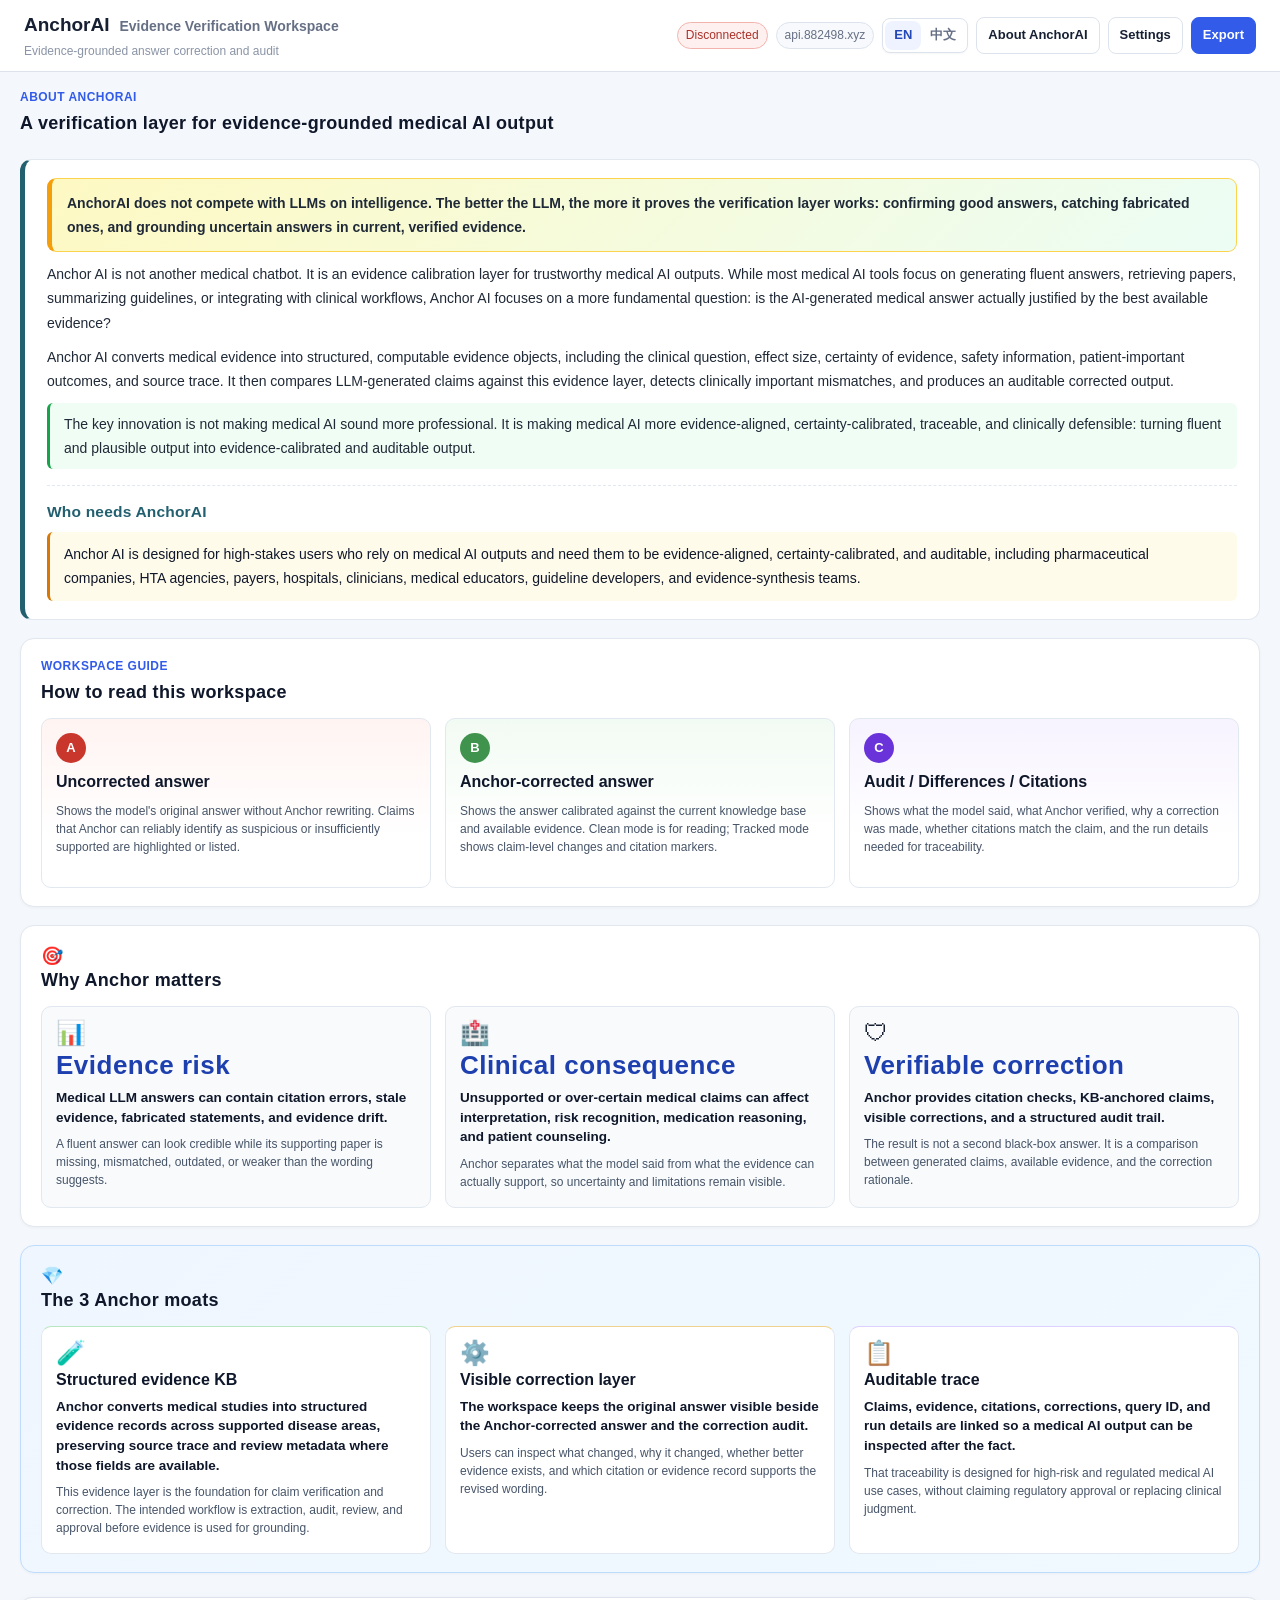
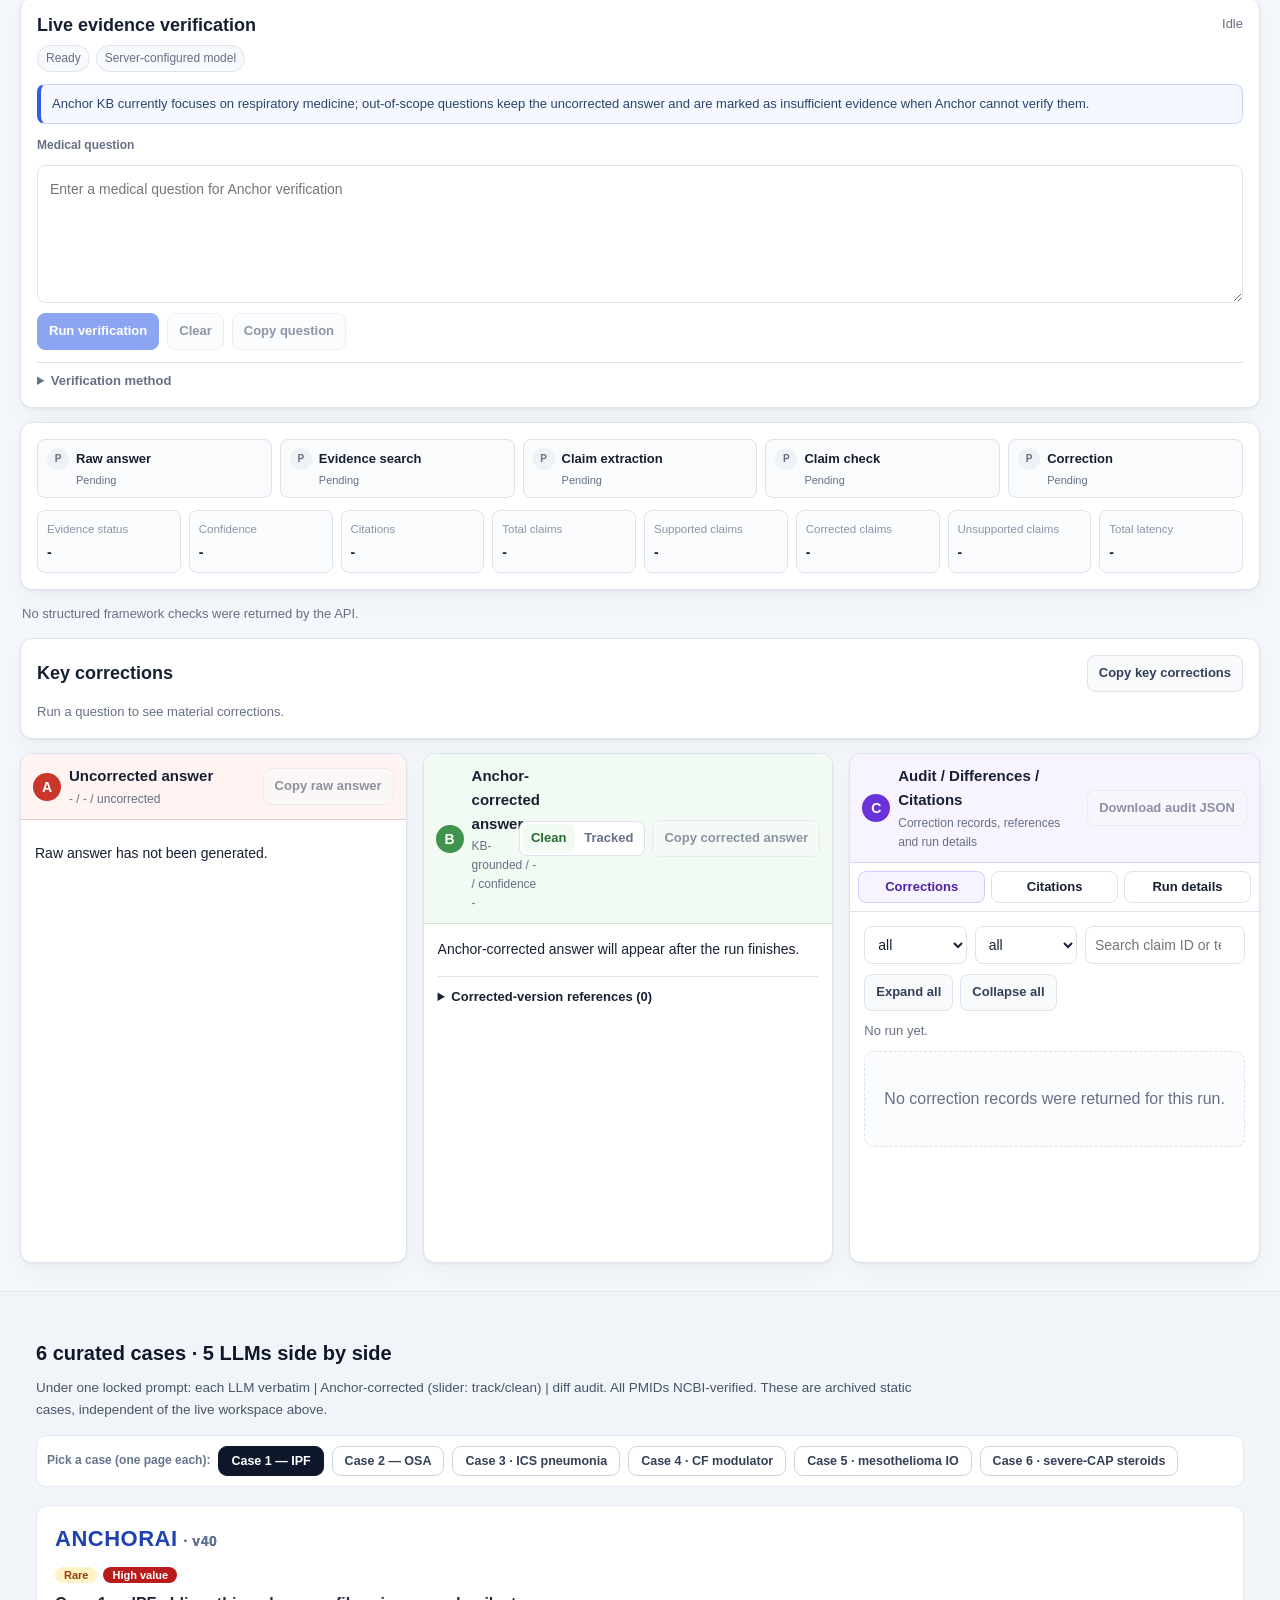
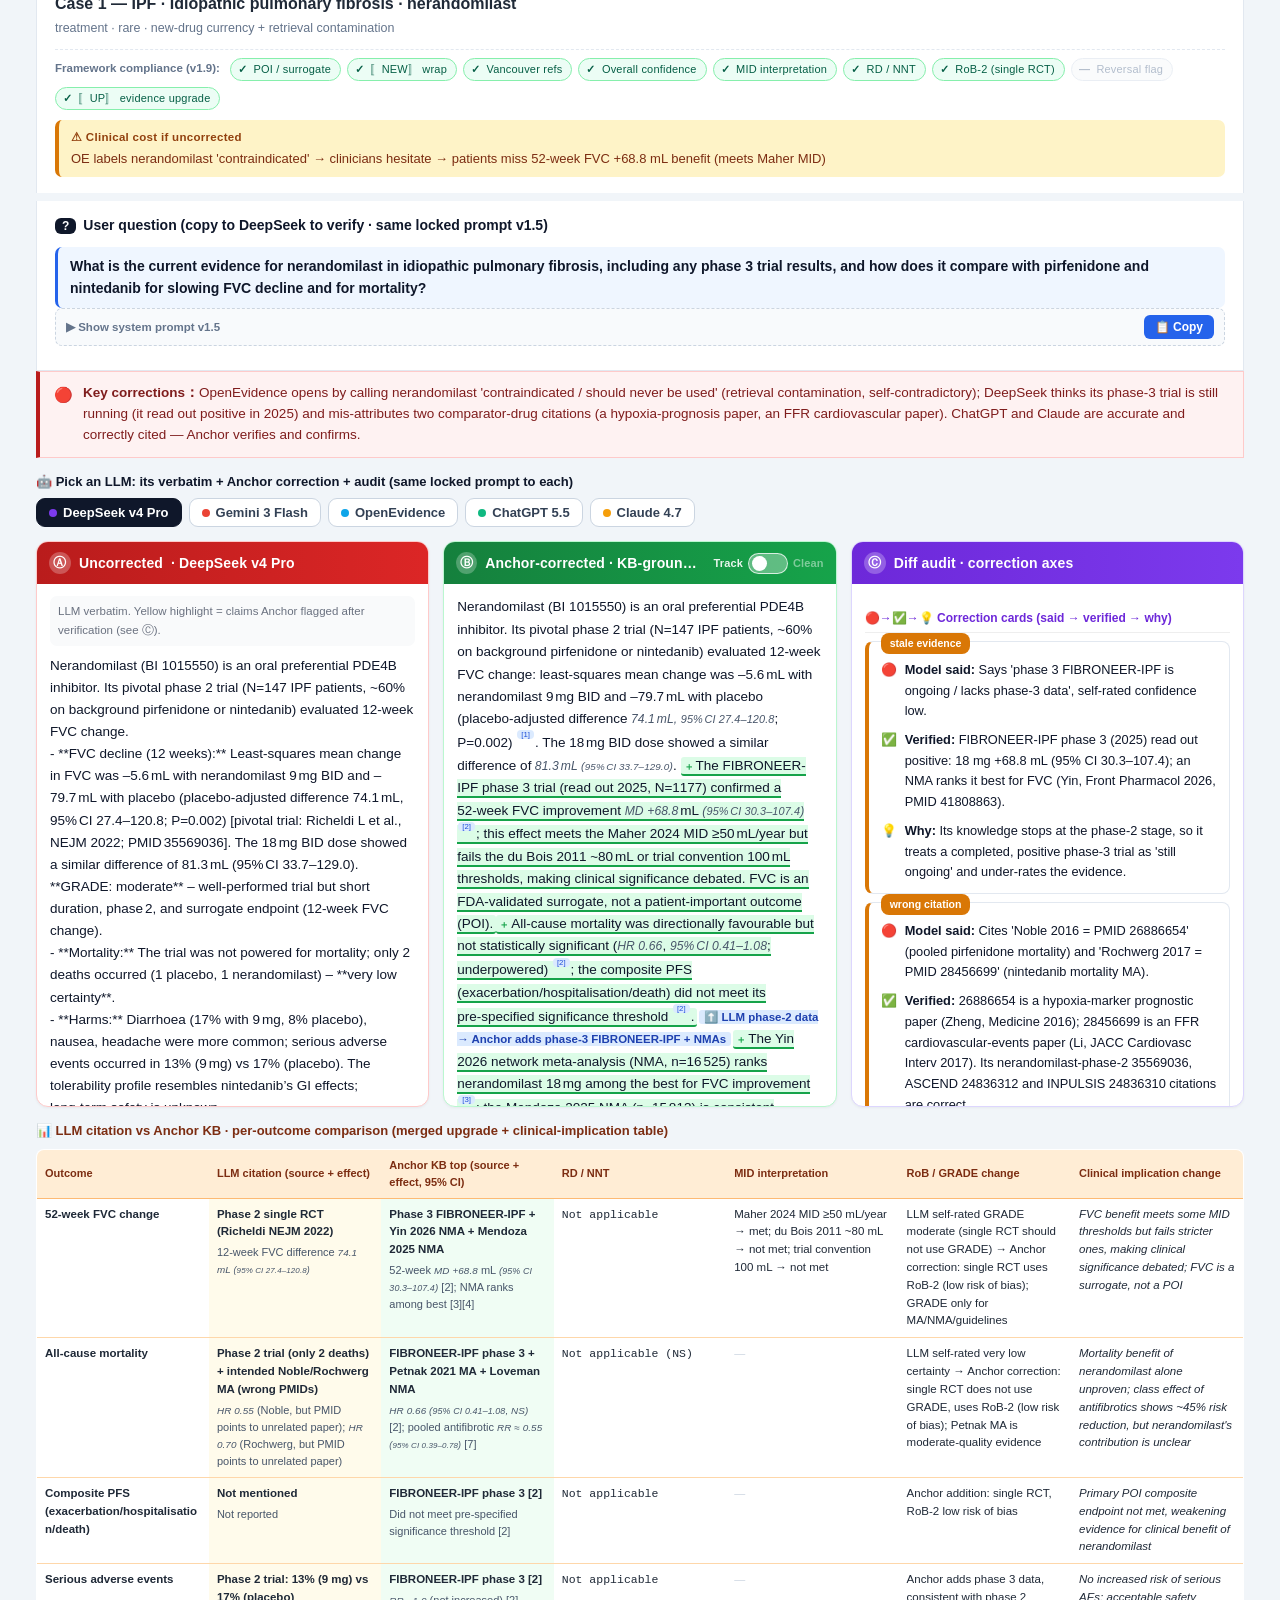
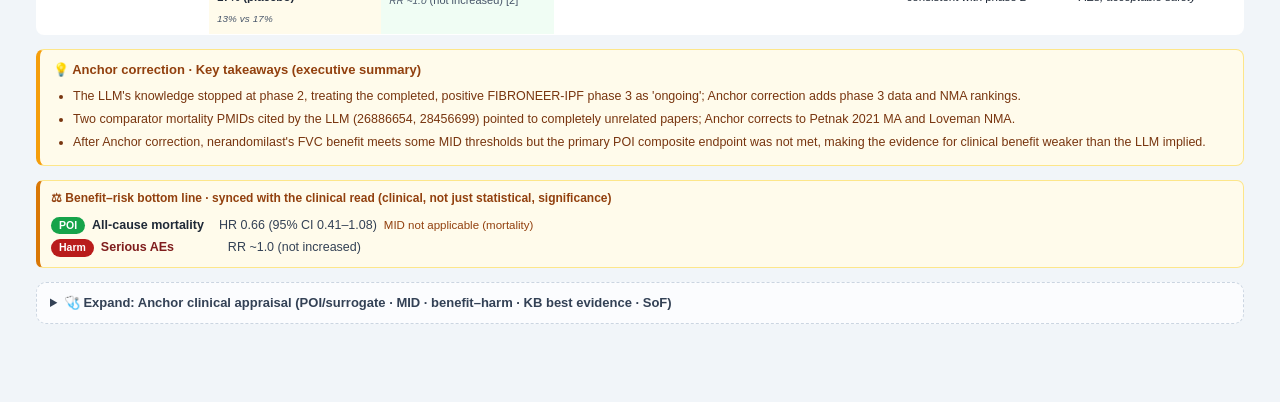
==== commit 9e6c61b2: "style: restore the v40 explainer format above the workspace The About / workspace guide / Why Anchor" ====
--- a/index.html
+++ b/index.html
@@ -4,13 +4,13 @@
   <meta charset="UTF-8">
   <meta name="viewport" content="width=device-width, initial-scale=1">
   <title>AnchorAI | Evidence Verification Workspace</title>
-  <link rel="stylesheet" href="workspace.css?v=20260826-cases">
-  <link rel="stylesheet" href="cases.css?v=20260826-cases">
-  <script src="workspace-api.js?v=20260826-cases" defer></script>
-  <script src="workspace-adapter.js?v=20260826-cases" defer></script>
-  <script src="workspace-state.js?v=20260826-cases" defer></script>
-  <script src="workspace-export.js?v=20260826-cases" defer></script>
-  <script src="workspace-ui.js?v=20260826-cases" defer></script>
+  <link rel="stylesheet" href="workspace.css?v=20260826-explainer">
+  <link rel="stylesheet" href="cases.css?v=20260826-explainer">
+  <script src="workspace-api.js?v=20260826-explainer" defer></script>
+  <script src="workspace-adapter.js?v=20260826-explainer" defer></script>
+  <script src="workspace-state.js?v=20260826-explainer" defer></script>
+  <script src="workspace-export.js?v=20260826-explainer" defer></script>
+  <script src="workspace-ui.js?v=20260826-explainer" defer></script>
 </head>
 <body class="anchor-workspace-mode">
 <main id="anchor-workspace" class="aw-shell" data-run-state="idle" data-ui-language="en">
@@ -112,7 +112,6 @@
 
     <section class="aw-about-section" aria-labelledby="aw-why-title">
       <div class="aw-section-heading">
-        <p class="aw-eyebrow" data-i18n="whyEyebrow">Why Anchor matters</p>
         <h2 id="aw-why-title">
           <span data-lang-block="en">Why Anchor matters</span>
           <span data-lang-block="zh">为什么 Anchor 重要</span>
@@ -120,7 +119,7 @@
       </div>
       <div class="aw-explainer-grid">
         <article class="aw-explainer-card">
-          <span class="aw-card-icon" aria-hidden="true">!</span>
+          <span class="aw-card-icon" aria-hidden="true">📊</span>
           <h3 data-i18n="evidenceRisk">Evidence risk</h3>
           <p data-lang-block="en">Medical LLM answers can contain citation errors, stale evidence, fabricated statements, and evidence drift.</p>
           <p data-lang-block="zh">医疗 LLM 回答可能包含错误引用、过时证据、内容编造和证据时效漂移。</p>
@@ -128,7 +127,7 @@
           <p data-lang-block="zh">流畅回答可能看起来可信，但支撑文献可能缺失、张冠李戴、已经过时，或并不足以支持过度确定的表述。</p>
         </article>
         <article class="aw-explainer-card">
-          <span class="aw-card-icon" aria-hidden="true">Rx</span>
+          <span class="aw-card-icon" aria-hidden="true">🏥</span>
           <h3 data-i18n="clinicalConsequence">Clinical consequence</h3>
           <p data-lang-block="en">Unsupported or over-certain medical claims can affect interpretation, risk recognition, medication reasoning, and patient counseling.</p>
           <p data-lang-block="zh">缺乏证据或过度确定的医学论断，可能影响临床理解、风险识别、用药判断和患者沟通。</p>
@@ -136,7 +135,7 @@
           <p data-lang-block="zh">Anchor 将模型原话与证据真正能够支持的内容分开呈现，使不确定性和适用边界保持可见。</p>
         </article>
         <article class="aw-explainer-card">
-          <span class="aw-card-icon" aria-hidden="true">OK</span>
+          <span class="aw-card-icon" aria-hidden="true">🛡</span>
           <h3 data-i18n="verifiableCorrection">Verifiable correction</h3>
           <p data-lang-block="en">Anchor provides citation checks, KB-anchored claims, visible corrections, and a structured audit trail.</p>
           <p data-lang-block="zh">Anchor 提供可核验的 citation、KB 锚定的 claim、清晰可见的校正和结构化审计记录。</p>
@@ -146,9 +145,8 @@
       </div>
     </section>
 
-    <section class="aw-about-section" aria-labelledby="aw-moats-title">
+    <section class="aw-about-section aw-about-moats" aria-labelledby="aw-moats-title">
       <div class="aw-section-heading">
-        <p class="aw-eyebrow" data-i18n="moatsEyebrow">The 3 Anchor moats</p>
         <h2 id="aw-moats-title">
           <span data-lang-block="en">The 3 Anchor moats</span>
           <span data-lang-block="zh">Anchor 的 3 大差异化</span>
@@ -156,7 +154,7 @@
       </div>
       <div class="aw-moat-grid">
         <article class="aw-explainer-card aw-moat-card">
-          <span class="aw-card-icon" aria-hidden="true">KB</span>
+          <span class="aw-card-icon" aria-hidden="true">🧪</span>
           <h3 data-i18n="structuredEvidenceKb">Structured evidence KB</h3>
           <p data-lang-block="en">Anchor converts medical studies into structured evidence records across supported disease areas, preserving source trace and review metadata where those fields are available.</p>
           <p data-lang-block="zh">Anchor 将医学研究转化为覆盖受支持疾病领域的结构化证据记录，并在相关字段存在时保留来源溯源和审核元数据。</p>
@@ -164,7 +162,7 @@
           <p data-lang-block="zh">这一证据层是 claim 核验与校正的基础。目标工作流是抽取、审计、审核与批准，然后再用于证据接地。</p>
         </article>
         <article class="aw-explainer-card aw-moat-card">
-          <span class="aw-card-icon" aria-hidden="true">ABC</span>
+          <span class="aw-card-icon" aria-hidden="true">⚙️</span>
           <h3 data-i18n="visibleCorrectionLayer">Visible correction layer</h3>
           <p data-lang-block="en">The workspace keeps the original answer visible beside the Anchor-corrected answer and the correction audit.</p>
           <p data-lang-block="zh">工作台把模型原始回答、Anchor 校正回答和校正审计并排保留。</p>
@@ -172,7 +170,7 @@
           <p data-lang-block="zh">用户可以查看具体改了什么、为什么改、是否存在更好证据，以及哪些 citation 或 evidence record 支持校正后的表述。</p>
         </article>
         <article class="aw-explainer-card aw-moat-card">
-          <span class="aw-card-icon" aria-hidden="true">ID</span>
+          <span class="aw-card-icon" aria-hidden="true">📋</span>
           <h3 data-i18n="auditableTrace">Auditable trace</h3>
           <p data-lang-block="en">Claims, evidence, citations, corrections, query ID, and run details are linked so a medical AI output can be inspected after the fact.</p>
           <p data-lang-block="zh">claim、evidence、citation、correction、query ID 和 run details 之间保持关联，使医疗 AI 输出可以事后审计。</p>
@@ -403,6 +401,6 @@
 <section class='page' id='page-CAPSTEROID'><div class='case-hd v7-hd'><h2 class='brand-h'>ANCHORAI<span class='ver'>· v40</span></h2><span class='tierb tier-common'><span class='zh-only'>常见病</span><span class='en-only'>Common</span></span><span class='valb' style='background:#B91C1C'><span class='zh-only'>高价值</span><span class='en-only'>High value</span></span><span class='trapb'>💊 <span class='zh-only'>新案 · 3 引用造假 + 处方越界</span><span class='en-only'>New · 3 fabricated cites + prescriptive overreach</span></span><div class='case-name'><span class='zh-only'>Case 6 · 重症社区获得性肺炎 · 辅助糖皮质激素</span><span class='en-only'>Case 6 · Severe community-acquired pneumonia · adjunctive steroids</span></div><div class='domain'><span class='zh-only'>疗效/安全 · 常见 · LLM 4 个引用 3 个造假,并越界开出具体处方剂量</span><span class='en-only'>efficacy/safety · common · 3 of 4 cites fabricated, and it prescribes a specific regimen</span></div></div><div class='sec v7-q'><div class='sec-h'><span class='sn'>?</span><span class='zh-only'>用户问题(可复制到 LLM 验证)</span><span class='en-only'>User question (copy to an LLM to verify)</span></div><div class='prompt-box'><div class='prompt-user'><span class='zh-only'>重症社区获得性肺炎住院成人,是否应使用辅助糖皮质激素?请给对死亡率的效应量(RR 含 95% CI)、证据支持的激素与方案、关键试验/系统评价名称与 PMID。</span><span class='en-only'>In adults hospitalized with severe community-acquired pneumonia, should adjunctive corticosteroids be used? Give the mortality effect size (RR with 95% CI), the supported corticosteroid/regimen, pivotal trial/SR names, and PMIDs.</span></div></div></div><div class='sec-h v7-mtab-h'>🤖 <span class='zh-only'>选 LLM:看它的原话 + Anchor 校正 + 审计(每个 LLM 同一锁定 prompt)</span><span class='en-only'>Pick an LLM: its verbatim + Anchor correction + audit (same locked prompt to each)</span></div><div class='mtabs'><button class='mtab active' data-q='CAPSTEROID' data-m='DeepSeek v4 Pro' onclick="setModel('CAPSTEROID','DeepSeek v4 Pro')"><span class='dot' style='background:#7C3AED'></span>DeepSeek v4 Pro</button><button class='mtab' data-q='CAPSTEROID' data-m='Gemini 3 Flash' onclick="setModel('CAPSTEROID','Gemini 3 Flash')"><span class='dot' style='background:#EA4335'></span>Gemini 3 Flash</button><button class='mtab' data-q='CAPSTEROID' data-m='OpenEvidence' onclick="setModel('CAPSTEROID','OpenEvidence')"><span class='dot' style='background:#0EA5E9'></span>OpenEvidence</button><button class='mtab' data-q='CAPSTEROID' data-m='ChatGPT 5.5' onclick="setModel('CAPSTEROID','ChatGPT 5.5')"><span class='dot' style='background:#10B981'></span>ChatGPT 5.5</button><button class='mtab' data-q='CAPSTEROID' data-m='Claude 4.8' onclick="setModel('CAPSTEROID','Claude 4.8')"><span class='dot' style='background:#F59E0B'></span>Claude 4.8</button></div><div class='mwrap active' data-q='CAPSTEROID' data-m='DeepSeek v4 Pro'><div class='v7-cols'><div class='v7-col v7-col-a'><div class='v7-col-h v7-h-a'><span class='v7-badge'>Ⓐ</span><span class='zh-only'>未矫正 · DeepSeek v4 Pro 原话</span><span class='en-only'>Uncorrected · DeepSeek v4 Pro</span></div><div class='v7-col-body'><div class='v7-note'><span class='zh-only'>LLM 逐字原文。黄色高亮 = Anchor 在 Ⓒ 栏核验后标出的可疑主张。</span><span class='en-only'>LLM verbatim. Yellow highlight = claims Anchor flagged after verification (see Ⓒ).</span></div><div class='v7-body v7-ans'><span class='zh-only'><b>问:</b>成人住院重症社区获得性肺炎(CAP),是否应加用辅助糖皮质激素?给出对死亡率的效应(RR + 95% CI)、推荐的激素与方案、关键试验/系统评价名称及 PMID。<br/><br/><b>DeepSeek v4 Pro 作答(要点):</b><br/>• <b>CAPE COD 试验</b>(Dequin 等,NEJM 2023)——氢化可的松 200 mg/日持续静脉滴注 4 或 7 天后减量;重症 CAP(多数 ICU/机械通气)。28 天死亡 6.2%(25/400)vs 安慰剂 11.9%(47/395),绝对差 −5.6 个百分点(95% CI −9.6 至 −1.7,P=0.006),死亡 <b>HR 0.51(95% CI 0.31–0.82)</b>。PMID <b>36942789</b>。<br/>• <b>Confalonieri 2005</b>(Am J Respir Crit Care Med)——氢化可的松 200 mg 静推后 10 mg/h 持续 7 天;ICU 死亡 0/23 vs 7/23(30.4%),P=0.009。PMID <b>15557131</b>。<br/>• <b>Torres 2015</b>(JAMA)——甲泼尼龙 0.5 mg/kg q12h × 5 天 vs 安慰剂;30 天死亡 9.8%(6/61)vs 20.3%(12/59),OR 0.39(95% CI 0.13–1.14,无统计学意义)。PMID <mark>25665002</mark>。<br/>• <b>Siemieniuk 2015 系统评价/Meta</b>(Ann Intern Med,13 RCT)——重症 CAP 死亡 RR 0.67(95% CI 0.45–1.01)。PMID <b>26258555</b>(文中亦曾犹豫写 PMID <mark>28384789</mark>)。<br/>• <b>Dequin IPD Meta</b>(称 Intensive Care Med 2023,6 RCT)——28 天死亡 OR 0.56(95% CI 0.36–0.86),P=0.008,绝对风险降 5.3%。PMID <mark>37433960</mark>。<br/>• 文中亦推测一篇"Chest 2023 Meta"PMID <mark>37019347</mark>。<br/><br/><b>结论:</b>重症 CAP 支持加用辅助激素(尤以氢化可的松证据最充分)以降低死亡率。<b>自评信心:中–高。</b></span><span class='en-only'><b>Q:</b> In adults hospitalized with severe community-acquired pneumonia (CAP), should adjunctive corticosteroids be used? Give the mortality effect (RR + 95% CI), the steroid/regimen supported, pivotal trial/SR names and PMIDs.<br/><br/><b>DeepSeek v4 Pro answer (key claims):</b><br/>• <b>CAPE COD trial</b> (Dequin et al., NEJM 2023) — hydrocortisone 200 mg/day continuous IV for 4 or 7 days then taper; severe CAP (mostly ICU/ventilated). 28-day mortality 6.2% (25/400) vs placebo 11.9% (47/395), absolute difference −5.6 percentage points (95% CI −9.6 to −1.7, P=0.006), death <b>HR 0.51 (95% CI 0.31–0.82)</b>. PMID <b>36942789</b>.<br/>• <b>Confalonieri 2005</b> (Am J Respir Crit Care Med) — hydrocortisone 200 mg bolus then 10 mg/h × 7 days; ICU mortality 0/23 vs 7/23 (30.4%), P=0.009. PMID <b>15557131</b>.<br/>• <b>Torres 2015</b> (JAMA) — methylprednisolone 0.5 mg/kg q12h × 5 days vs placebo; 30-day mortality 9.8% (6/61) vs 20.3% (12/59), OR 0.39 (95% CI 0.13–1.14, NS). PMID <mark>25665002</mark>.<br/>• <b>Siemieniuk 2015 SR/MA</b> (Ann Intern Med, 13 RCTs) — severe-CAP mortality RR 0.67 (95% CI 0.45–1.01). PMID <b>26258555</b> (text also wavered toward PMID <mark>28384789</mark>).<br/>• <b>Dequin IPD meta-analysis</b> (claimed Intensive Care Med 2023, 6 RCTs) — 28-day mortality OR 0.56 (95% CI 0.36–0.86), P=0.008, ARR 5.3%. PMID <mark>37433960</mark>.<br/>• Text also speculated a "Chest 2023 meta-analysis" PMID <mark>37019347</mark>.<br/><br/><b>Conclusion:</b> Severe CAP supports adjunctive steroids (hydrocortisone best-evidenced) to reduce mortality. <b>Self-rated confidence: Moderate–High.</b></span></div></div></div><div class='v7-col v7-col-b'><div class='v7-col-h v7-h-b'><span class='v7-badge'>Ⓑ</span><span class='v7-h-title'><span class='zh-only'>Anchor 校正版 · KB 锚定</span><span class='en-only'>Anchor-corrected · KB-grounded</span></span><span class='v7-slide-ctl'><span class='v7-slab v7-slab-l'><span class='zh-only'>修订</span><span class='en-only'>Track</span></span><label class='v7-switch'><input type='checkbox' onchange="v7Slide(this)"><span class='v7-knob'></span></label><span class='v7-slab v7-slab-r'><span class='zh-only'>净版</span><span class='en-only'>Clean</span></span></span></div><div class='v7-col-body'><div class='v7-corr'><div class='v7-corr-view'><div class='v7-track-view'><span class='zh-only'><b>重症 CAP 辅助糖皮质激素 · Anchor KB 校正</b><br/>DeepSeek 的临床骨架基本正确——重症 CAP 加用激素可降低死亡率,氢化可的松证据最充分。但其引用列表混入多个<b>张冠李戴</b>的 PMID:真实论文与肺炎激素毫无关系。逐一核验如下。<b>① 正确引用先确认。</b>CAPE COD 主试验 PMID 36942789(Dequin,NEJM 2023)、Confalonieri 2005 PMID 15557131、Siemieniuk 2015 系统评价 PMID 26258555 —— NCBI esummary 均核验为真且切题,保留。CAPE COD 的 28 天死亡 6.2% vs 11.9%、HR 0.51(0.31–0.82)复述准确。<span class='ed' title="PMID 25665002 实为运动医学论文《Modeling Intermittent Running from a Single-visit Field Test》(Int J Sports Med 2015),与肺炎无关。"><span class='ed-del'>Torres 2015 甲泼尼龙试验,PMID 25665002</span><span class='ed-ins' style='color:#b91c1c'>Torres 2015 试验真实 PMID 为 25688779(JAMA 2015)</span><sup class='ed-tag' style='background:#b91c1c'>引用造假</sup></span><span class='ed' title="PMID 37433960 实为 Nature Rev Microbiology 短讯《A small coat for satellites》;OR 0.56 缺可信来源,Anchor 改挂已核实的 2025 NMA。"><span class='ed-del'>Dequin IPD Meta(Intensive Care Med 2023),PMID 37433960,28天死亡 OR 0.56(0.36–0.86)</span><span class='ed-ins' style='color:#b91c1c'>删除——此 PMID 及所述 IPD Meta 无法核实;改用真实 2025 网络 Meta(BMC Pulm Med,PMID 40307783):氢化可的松降死亡 RR 0.35(95% CI 0.14–0.64)</span><sup class='ed-tag' style='background:#b91c1c'>引用造假</sup></span><span class='ed' title="PMID 28384789 实为《Characterization of carrier erythrocytes for biosensing applications》(J Biomed Opt 2017),与课题无关。"><span class='ed-del'>Siemieniuk 系统评价备选 PMID 28384789</span><span class='ed-ins' style='color:#b91c1c'>删除——Siemieniuk 2015 唯一正确 PMID 是 26258555</span><sup class='ed-tag' style='background:#b91c1c'>引用造假</sup></span><span class='ed' title="PMID 37019347 实为双语认知控制 fMRI 研究(NeuroImage 2023),纯属臆测拼凑。"><span class='ed-del'>推测的 Chest 2023 Meta,PMID 37019347</span><span class='ed-ins' style='color:#b91c1c'>删除——该 Meta 及 PMID 均无依据</span><sup class='ed-tag' style='background:#b91c1c'>引用造假</sup></span><b>② 证据落点(KB 锚定)。</b>重症 CAP:CAPE COD(PMID 36942789)28 天死亡 6.2% vs 11.9%、HR 0.51(0.31–0.82);2025 网络 Meta(PMID 40307783)示氢化可的松降死亡 RR 0.35(95% CI 0.14–0.64);Torres 2015(PMID 25688779)为治疗失败而非死亡终点的支持性 RCT。获益—风险:激素降死亡,代价为高血糖等可控不良反应。<b>证据缺口:</b>最佳激素种类、剂量与疗程仍未头对头确定;非重症 CAP 获益不明确。Anchor 仅呈现证据,<b>不开具具体剂量/给药途径/疗程</b>。</span><span class='en-only'><b>Adjunctive corticosteroids in severe CAP · Anchor KB correction</b><br/>DeepSeek's clinical skeleton is broadly right — adding steroids in severe CAP lowers mortality, with hydrocortisone best-evidenced. But its reference list is salted with mismatched PMIDs whose real papers have nothing to do with pneumonia steroids. Verified below.<b>① Confirm the correct cites first.</b> CAPE COD pivotal trial PMID 36942789 (Dequin, NEJM 2023), Confalonieri 2005 PMID 15557131, and Siemieniuk 2015 SR PMID 26258555 — all NCBI-verified as real and on-topic; retained. CAPE COD's 28-day mortality 6.2% vs 11.9% and HR 0.51 (0.31–0.82) are reproduced accurately.<span class='ed' title="PMID 25665002 is actually a sports-medicine paper &#x27;Modeling Intermittent Running from a Single-visit Field Test&#x27; (Int J Sports Med 2015), unrelated to pneumonia."><span class='ed-del'>Torres 2015 methylprednisolone trial, PMID 25665002</span><span class='ed-ins' style='color:#b91c1c'>the real PMID for the Torres 2015 trial is 25688779 (JAMA 2015)</span><sup class='ed-tag' style='background:#b91c1c'>FABRICATED</sup></span><span class='ed' title="PMID 37433960 is actually a Nature Rev Microbiology news item &#x27;A small coat for satellites&#x27;; the OR 0.56 lacks a verifiable source, so Anchor regrounds on the verified 2025 NMA."><span class='ed-del'>Dequin IPD meta-analysis (Intensive Care Med 2023), PMID 37433960, 28-day mortality OR 0.56 (0.36–0.86)</span><span class='ed-ins' style='color:#b91c1c'>deleted — this PMID and the cited IPD-MA cannot be verified; substitute the real 2025 network meta-analysis (BMC Pulm Med, PMID 40307783): hydrocortisone reduces mortality RR 0.35 (95% CI 0.14–0.64)</span><sup class='ed-tag' style='background:#b91c1c'>FABRICATED</sup></span><span class='ed' title="PMID 28384789 is actually &#x27;Characterization of carrier erythrocytes for biosensing applications&#x27; (J Biomed Opt 2017), off-topic."><span class='ed-del'>alternate PMID 28384789 floated for the Siemieniuk SR</span><span class='ed-ins' style='color:#b91c1c'>deleted — the only correct PMID for Siemieniuk 2015 is 26258555</span><sup class='ed-tag' style='background:#b91c1c'>FABRICATED</sup></span><span class='ed' title="PMID 37019347 is actually a bilingual cognitive-control fMRI study (NeuroImage 2023) — pure speculation."><span class='ed-del'>speculated Chest 2023 meta-analysis, PMID 37019347</span><span class='ed-ins' style='color:#b91c1c'>deleted — neither the meta-analysis nor the PMID has any basis</span><sup class='ed-tag' style='background:#b91c1c'>FABRICATED</sup></span><b>② Where the evidence lands (KB-anchored).</b> Severe CAP: CAPE COD (PMID 36942789) 28-day mortality 6.2% vs 11.9%, HR 0.51 (0.31–0.82); the 2025 network meta-analysis (PMID 40307783) shows hydrocortisone reduces mortality RR 0.35 (95% CI 0.14–0.64); Torres 2015 (PMID 25688779) is a supporting RCT on treatment failure, not mortality. Benefit–risk: steroids lower mortality at the cost of manageable harms such as hyperglycemia. <b>Evidence gap:</b> the optimal steroid, dose and duration remain undefined head-to-head; benefit in non-severe CAP is unclear. Anchor presents the evidence but <b>does not prescribe a dose, route or duration.</b></span></div><div class='v7-clean-view'><span class='zh-only'><b>重症社区获得性肺炎(CAP)· 辅助糖皮质激素</b><br/>在成人重症 CAP 中,辅助糖皮质激素可降低死亡率。关键证据:<br/>• <b>CAPE COD 试验</b>(Dequin,NEJM 2023,PMID 36942789):氢化可的松组 28 天死亡 6.2%(25/400)vs 安慰剂 11.9%(47/395),绝对差 −5.6 个百分点(95% CI −9.6 至 −1.7),死亡 HR 0.51(95% CI 0.31–0.82)。<br/>• <b>2025 网络 Meta</b>(BMC Pulm Med,PMID 40307783):氢化可的松降死亡 RR 0.35(95% CI 0.14–0.64),为重症 CAP 中证据最强的激素。<br/>• <b>Torres 2015</b>(JAMA,PMID 25688779):高炎症反应重症 CAP 的支持性 RCT(主终点为治疗失败)。<br/><b>获益—风险:</b>激素降低死亡风险,代价是高血糖等通常可控的不良反应。<br/><b>证据缺口:</b>最佳激素种类/剂量/疗程尚无充分头对头比较;非重症 CAP 获益不确定。<br/><b>注:</b>Anchor 呈现已核实证据,不开具具体剂量、给药途径或疗程。</span><span class='en-only'><b>Severe community-acquired pneumonia (CAP) · adjunctive corticosteroids</b><br/>In adults with severe CAP, adjunctive corticosteroids reduce mortality. Key evidence:<br/>• <b>CAPE COD trial</b> (Dequin, NEJM 2023, PMID 36942789): 28-day mortality 6.2% (25/400) on hydrocortisone vs 11.9% (47/395) on placebo, absolute difference −5.6 percentage points (95% CI −9.6 to −1.7), death HR 0.51 (95% CI 0.31–0.82).<br/>• <b>2025 network meta-analysis</b> (BMC Pulm Med, PMID 40307783): hydrocortisone reduces mortality RR 0.35 (95% CI 0.14–0.64) — the best-evidenced steroid in severe CAP.<br/>• <b>Torres 2015</b> (JAMA, PMID 25688779): supporting RCT in severe CAP with high inflammatory response (primary endpoint treatment failure).<br/><b>Benefit–risk:</b> steroids lower mortality risk at the cost of usually-manageable harms such as hyperglycemia.<br/><b>Evidence gap:</b> the optimal steroid / dose / duration lack adequate head-to-head comparison; benefit in non-severe CAP is uncertain.<br/><b>Note:</b> Anchor presents verified evidence and does not prescribe a specific dose, route or duration.</span></div></div><details class='refs-block anchor-refs refs-collapse'><summary class='refs-h'>📚 <span class='zh-only'>校正版引用(3 条 · 点击展开)</span><span class='en-only'>Corrected-version references (3 · click)</span></summary><ol class='reflist'><li id='CAPSTEROID-deepseek-ref-1'><span class='ref-num'>[1]</span> <span class='zh-only'>Dequin PF 等。重症社区获得性肺炎中的氢化可的松(CAPE COD)。N Engl J Med. 2023;388(21):1931-1941。28 天死亡 6.2% vs 11.9%,HR 0.51(95% CI 0.31–0.82)。</span><span class='en-only'>Dequin PF, et al. Hydrocortisone in Severe Community-Acquired Pneumonia (CAPE COD). N Engl J Med. 2023;388(21):1931-1941. 28-day mortality 6.2% vs 11.9%, HR 0.51 (95% CI 0.31–0.82).</span> · <a href='https://pubmed.ncbi.nlm.nih.gov/36942789/' target='_blank'>PMID 36942789</a> · <span class='ref-tier'><span class='zh-only'>随机对照试验(关键)</span><span class='en-only'>Randomized controlled trial (pivotal)</span></span></li><li id='CAPSTEROID-deepseek-ref-2'><span class='ref-num'>[2]</span> <span class='zh-only'>Zhu L 等。重症社区获得性肺炎中不同糖皮质激素的比较效应:网络 Meta 分析。BMC Pulm Med. 2025。氢化可的松降死亡 RR 0.35(95% CI 0.14–0.64)。</span><span class='en-only'>Zhu L, et al. Comparative effect of different corticosteroids in severe community-acquired pneumonia: a network meta-analysis. BMC Pulm Med. 2025. Hydrocortisone reduces mortality RR 0.35 (95% CI 0.14–0.64).</span> · <a href='https://pubmed.ncbi.nlm.nih.gov/40307783/' target='_blank'>PMID 40307783</a> · <span class='ref-tier'><span class='zh-only'>网络 Meta 分析</span><span class='en-only'>Network meta-analysis</span></span></li><li id='CAPSTEROID-deepseek-ref-3'><span class='ref-num'>[3]</span> <span class='zh-only'>Torres A 等。糖皮质激素对高炎症反应重症社区获得性肺炎住院患者治疗失败的影响:随机临床试验。JAMA. 2015;313(7):677-686。</span><span class='en-only'>Torres A, et al. Effect of corticosteroids on treatment failure among hospitalized patients with severe community-acquired pneumonia and high inflammatory response: a randomized clinical trial. JAMA. 2015;313(7):677-686.</span> · <a href='https://pubmed.ncbi.nlm.nih.gov/25688779/' target='_blank'>PMID 25688779</a> · <span class='ref-tier'><span class='zh-only'>随机对照试验(支持性)</span><span class='en-only'>Randomized controlled trial (supporting)</span></span></li></ol></details></div></div></div><div class='v7-col v7-col-c'><div class='v7-col-h v7-h-c'><span class='v7-badge'>Ⓒ</span><span class='zh-only'>对比审计 · 矫正轴</span><span class='en-only'>Diff audit · correction axes</span></div><div class='v7-col-body'><div class='v7-sub-h v7-sub-audit'>🔴→✅→💡 <span class='zh-only'>校正卡(模型说 → 核验真相 → 为什么)</span><span class='en-only'>Correction cards (said → verified → why)</span></div><div class='card' style='border-left-color:#B91C1C'><div class='c-tag' style='background:#B91C1C'><span class='zh-only'>引用造假</span><span class='en-only'>FABRICATED</span></div><div class='c-row'><span class='c-ico c-red'>🔴</span><div><b><span class='zh-only'>模型说：</span><span class='en-only'>Model said: </span></b><span class='zh-only'>将 Torres 2015 甲泼尼龙试验标为 PMID 25665002</span><span class='en-only'>Cited the Torres 2015 methylprednisolone trial as PMID 25665002</span></div></div><div class='c-row'><span class='c-ico c-grn'>✅</span><div><b><span class='zh-only'>核验真相：</span><span class='en-only'>Verified: </span></b><span class='zh-only'>PMID 25665002 实为运动医学论文《Modeling Intermittent Running from a Single-visit Field Test》(Int J Sports Med 2015)。Torres 试验真实 PMID 为 25688779(JAMA 2015,治疗失败终点)。</span><span class='en-only'>PMID 25665002 is actually &#x27;Modeling Intermittent Running from a Single-visit Field Test&#x27; (Int J Sports Med 2015). The real Torres trial PMID is 25688779 (JAMA 2015, treatment-failure endpoint).</span></div></div><div class='c-row'><span class='c-ico c-amb'>💡</span><div><b><span class='zh-only'>为什么：</span><span class='en-only'>Why: </span></b><span class='zh-only'>正确的临床记忆挂错了 PMID——指向一篇完全无关的跑步生理学论文。</span><span class='en-only'>A correct clinical recollection was pinned to the wrong PMID — pointing to an unrelated running-physiology paper.</span></div></div></div><div class='card' style='border-left-color:#B91C1C'><div class='c-tag' style='background:#B91C1C'><span class='zh-only'>引用造假</span><span class='en-only'>FABRICATED</span></div><div class='c-row'><span class='c-ico c-red'>🔴</span><div><b><span class='zh-only'>模型说：</span><span class='en-only'>Model said: </span></b><span class='zh-only'>引 Dequin IPD Meta(Intensive Care Med 2023)PMID 37433960,28天死亡 OR 0.56(0.36–0.86)</span><span class='en-only'>Cited a Dequin IPD meta-analysis (Intensive Care Med 2023) PMID 37433960, 28-day mortality OR 0.56 (0.36–0.86)</span></div></div><div class='c-row'><span class='c-ico c-grn'>✅</span><div><b><span class='zh-only'>核验真相：</span><span class='en-only'>Verified: </span></b><span class='zh-only'>PMID 37433960 实为 Nature Rev Microbiology 短讯《A small coat for satellites》。该 IPD Meta 与 OR 0.56 无可核实来源;Anchor 改挂真实 2025 NMA(PMID 40307783,RR 0.35[0.14–0.64])。</span><span class='en-only'>PMID 37433960 is actually a Nature Rev Microbiology news item &#x27;A small coat for satellites&#x27;. The IPD-MA and OR 0.56 have no verifiable source; Anchor regrounds on the real 2025 NMA (PMID 40307783, RR 0.35 [0.14–0.64]).</span></div></div><div class='c-row'><span class='c-ico c-amb'>💡</span><div><b><span class='zh-only'>为什么：</span><span class='en-only'>Why: </span></b><span class='zh-only'>一个看似精确的合并效应量被嫁接到一篇微生物学短讯上,凭空制造权威。</span><span class='en-only'>A precise-looking pooled effect was grafted onto a microbiology news brief, fabricating authority.</span></div></div></div><div class='card' style='border-left-color:#B91C1C'><div class='c-tag' style='background:#B91C1C'><span class='zh-only'>引用造假</span><span class='en-only'>FABRICATED</span></div><div class='c-row'><span class='c-ico c-red'>🔴</span><div><b><span class='zh-only'>模型说：</span><span class='en-only'>Model said: </span></b><span class='zh-only'>为 Siemieniuk 系统评价备选 PMID 28384789;为臆测的 Chest 2023 Meta 给 PMID 37019347</span><span class='en-only'>Floated PMID 28384789 for the Siemieniuk SR; gave PMID 37019347 for a speculated Chest 2023 meta-analysis</span></div></div><div class='c-row'><span class='c-ico c-grn'>✅</span><div><b><span class='zh-only'>核验真相：</span><span class='en-only'>Verified: </span></b><span class='zh-only'>28384789 实为红细胞生物传感器论文(J Biomed Opt 2017);37019347 实为双语认知控制 fMRI 研究(NeuroImage 2023)。Siemieniuk 2015 唯一正确 PMID 是 26258555。</span><span class='en-only'>28384789 is actually an erythrocyte biosensing paper (J Biomed Opt 2017); 37019347 is a bilingual cognitive-control fMRI study (NeuroImage 2023). The only correct Siemieniuk 2015 PMID is 26258555.</span></div></div><div class='c-row'><span class='c-ico c-amb'>💡</span><div><b><span class='zh-only'>为什么：</span><span class='en-only'>Why: </span></b><span class='zh-only'>模型在不确定时直接编造 PMID,两个均指向毫不相干的领域。</span><span class='en-only'>When uncertain, the model simply invented PMIDs — both landing in entirely unrelated fields.</span></div></div></div><div class='card' style='border-left-color:#6B7280'><div class='c-tag' style='background:#6B7280'><span class='zh-only'>引用正确</span><span class='en-only'>CONFIRMED</span></div><div class='c-row'><span class='c-ico c-red'>🔴</span><div><b><span class='zh-only'>模型说：</span><span class='en-only'>Model said: </span></b><span class='zh-only'>CAPE COD PMID 36942789、Confalonieri PMID 15557131、Siemieniuk PMID 26258555</span><span class='en-only'>CAPE COD PMID 36942789, Confalonieri PMID 15557131, Siemieniuk PMID 26258555</span></div></div><div class='c-row'><span class='c-ico c-grn'>✅</span><div><b><span class='zh-only'>核验真相：</span><span class='en-only'>Verified: </span></b><span class='zh-only'>三者经 NCBI esummary 核验均为真且切题;CAPE COD 的 28 天死亡 6.2% vs 11.9%、HR 0.51(0.31–0.82)复述准确。</span><span class='en-only'>All three NCBI-verified as real and on-topic; CAPE COD&#x27;s 28-day mortality 6.2% vs 11.9% and HR 0.51 (0.31–0.82) are reproduced accurately.</span></div></div><div class='c-row'><span class='c-ico c-amb'>💡</span><div><b><span class='zh-only'>为什么：</span><span class='en-only'>Why: </span></b><span class='zh-only'>模型确实掌握真实里程碑试验——问题只在它无法可靠区分真假 PMID。</span><span class='en-only'>The model does know the real landmark trials — the problem is it cannot reliably tell real PMIDs from fabricated ones.</span></div></div></div><div class='v7-sub-h v7-sub-audit'>🔎 <span class='zh-only'>引用核验 · 逐条对照 PubMed</span><span class='en-only'>Citation check vs PubMed</span></div><table class='ctab'><tbody><tr><td class='ct-cit'><span class='zh-only'>LLM 引用:CAPE COD 试验</span><span class='en-only'>LLM cite: CAPE COD trial</span></td><td><a href='https://pubmed.ncbi.nlm.nih.gov/36942789/' target='_blank'>PMID 36942789</a></td><td><span class='vpill' style='background:#16a34a'><span class='zh-only'>已核实 · NEJM 2023 氢化可的松重症 CAP</span><span class='en-only'>Verified · NEJM 2023 hydrocortisone severe CAP</span></span></td></tr><tr><td class='ct-cit'><span class='zh-only'>LLM 引用:Confalonieri 2005</span><span class='en-only'>LLM cite: Confalonieri 2005</span></td><td><a href='https://pubmed.ncbi.nlm.nih.gov/15557131/' target='_blank'>PMID 15557131</a></td><td><span class='vpill' style='background:#16a34a'><span class='zh-only'>已核实 · AJRCCM 2005 氢化可的松重症 CAP</span><span class='en-only'>Verified · AJRCCM 2005 hydrocortisone severe CAP</span></span></td></tr><tr><td class='ct-cit'><span class='zh-only'>LLM 引用:Siemieniuk 系统评价</span><span class='en-only'>LLM cite: Siemieniuk SR/MA</span></td><td><a href='https://pubmed.ncbi.nlm.nih.gov/26258555/' target='_blank'>PMID 26258555</a></td><td><span class='vpill' style='background:#16a34a'><span class='zh-only'>已核实 · Ann Intern Med 2015 激素治疗 CAP Meta</span><span class='en-only'>Verified · Ann Intern Med 2015 steroid CAP meta-analysis</span></span></td></tr><tr><td class='ct-cit'><span class='zh-only'>LLM 引用:Torres 2015 试验</span><span class='en-only'>LLM cite: Torres 2015 trial</span></td><td><a href='https://pubmed.ncbi.nlm.nih.gov/25665002/' target='_blank'>PMID 25665002</a></td><td><span class='vpill' style='background:#b91c1c'><span class='zh-only'>造假 · 实为跑步生理学论文(Int J Sports Med 2015)</span><span class='en-only'>Fabricated · actually a running-physiology paper (Int J Sports Med 2015)</span></span></td></tr><tr><td class='ct-cit'><span class='zh-only'>LLM 引用:Dequin IPD Meta</span><span class='en-only'>LLM cite: Dequin IPD meta-analysis</span></td><td><a href='https://pubmed.ncbi.nlm.nih.gov/37433960/' target='_blank'>PMID 37433960</a></td><td><span class='vpill' style='background:#b91c1c'><span class='zh-only'>造假 · 实为 Nat Rev Microbiol 短讯《A small coat for satellites》</span><span class='en-only'>Fabricated · actually a Nat Rev Microbiol news item &#x27;A small coat for satellites&#x27;</span></span></td></tr><tr><td class='ct-cit'><span class='zh-only'>LLM 引用:Siemieniuk 备选 PMID</span><span class='en-only'>LLM cite: alternate Siemieniuk PMID</span></td><td><a href='https://pubmed.ncbi.nlm.nih.gov/28384789/' target='_blank'>PMID 28384789</a></td><td><span class='vpill' style='background:#b91c1c'><span class='zh-only'>造假 · 实为红细胞生物传感器论文(J Biomed Opt 2017)</span><span class='en-only'>Fabricated · actually an erythrocyte biosensing paper (J Biomed Opt 2017)</span></span></td></tr><tr><td class='ct-cit'><span class='zh-only'>LLM 引用:推测 Chest 2023 Meta</span><span class='en-only'>LLM cite: speculated Chest 2023 MA</span></td><td><a href='https://pubmed.ncbi.nlm.nih.gov/37019347/' target='_blank'>PMID 37019347</a></td><td><span class='vpill' style='background:#b91c1c'><span class='zh-only'>造假 · 实为双语认知控制 fMRI(NeuroImage 2023)</span><span class='en-only'>Fabricated · actually a bilingual cognitive-control fMRI study (NeuroImage 2023)</span></span></td></tr><tr><td class='ct-cit'><span class='zh-only'>Anchor 锚定:Torres 真实 PMID</span><span class='en-only'>Anchor grounding: real Torres PMID</span></td><td><a href='https://pubmed.ncbi.nlm.nih.gov/25688779/' target='_blank'>PMID 25688779</a></td><td><span class='vpill' style='background:#16a34a'><span class='zh-only'>已核实 · JAMA 2015 重症 CAP 高炎症反应 RCT</span><span class='en-only'>Verified · JAMA 2015 severe-CAP high-inflammatory-response RCT</span></span></td></tr><tr><td class='ct-cit'><span class='zh-only'>Anchor 锚定:2025 网络 Meta</span><span class='en-only'>Anchor grounding: 2025 NMA</span></td><td><a href='https://pubmed.ncbi.nlm.nih.gov/40307783/' target='_blank'>PMID 40307783</a></td><td><span class='vpill' style='background:#16a34a'><span class='zh-only'>已核实 · BMC Pulm Med 2025 氢化可的松降死亡 RR 0.35</span><span class='en-only'>Verified · BMC Pulm Med 2025 hydrocortisone mortality RR 0.35</span></span></td></tr></tbody></table></div></div></div></div><div class='mwrap' data-q='CAPSTEROID' data-m='Gemini 3 Flash'><div class='v7-cols'><div class='v7-col v7-col-a'><div class='v7-col-h v7-h-a'><span class='v7-badge'>Ⓐ</span><span class='zh-only'>未矫正 · Gemini 3 Flash 原话</span><span class='en-only'>Uncorrected · Gemini 3 Flash</span></div><div class='v7-col-body'><div class='v7-note'><span class='zh-only'>LLM 逐字原文。黄色高亮 = Anchor 在 Ⓒ 栏核验后标出的可疑主张。</span><span class='en-only'>LLM verbatim. Yellow highlight = claims Anchor flagged after verification (see Ⓒ).</span></div><div class='v7-body v7-ans'><span class='zh-only'>近期高质量证据支持在重症社区获得性肺炎(sCAP)住院成人中使用辅助糖皮质激素以降低死亡率 [1,2]。<br/><br/><b>死亡率</b>:CAPE COD RCT(2023)示早期氢化可的松显著降低 28 天死亡(6.2% vs 11.9%;RR <b>0.52, 95% CI 0.33–0.82</b>)[1];Pitre 等 2023 Meta 分析 sCAP 死亡 RR 0.62(0.45–0.85)[2];MEDUSA(甲泼尼龙)降治疗失败但死亡未达显著 [3]。<br/><br/><b>推荐方案</b>:<mark>氢化可的松 200 mg/日,持续静脉输注(或每 6 小时 50 mg),疗程 4–8 天</mark> [1]。<br/><br/><b>参考文献</b>:<mark>[1] Dequin PF, et al. Hydrocortisone in Severe CAP. N Engl J Med. 2023;388:1931-1941. PMID: 36942646.</mark> <mark>[2] Pitre T, et al. Corticosteroids in CAP: NMA. Ann Intern Med. 2023;176:1084-1094. PMID: 37276134.</mark> [3] Torres A, et al. JAMA. 2015;313:677-686. PMID: 25688779. <mark>[4] Siemieniuk RA, et al. Ann Intern Med. 2015;163:519-528. PMID: 26258528.</mark><br/><b>自评信心:High。</b></span><span class='en-only'>Recent high-quality evidence supports adjunctive corticosteroids in adults hospitalized with severe CAP (sCAP) to reduce mortality [1,2].<br/><br/><b>Mortality</b>: the CAPE COD RCT (2023) showed early hydrocortisone significantly cut 28-day mortality (6.2% vs 11.9%; RR <b>0.52, 95% CI 0.33–0.82</b>) [1]; Pitre et al. 2023 meta-analysis sCAP mortality RR 0.62 (0.45–0.85) [2]; MEDUSA (methylprednisolone) cut treatment failure but mortality was NS [3].<br/><br/><b>Recommended regimen</b>: <mark>hydrocortisone 200 mg/day, continuous IV infusion (or 50 mg every 6 h), for 4–8 days</mark> [1].<br/><br/><b>References</b>: <mark>[1] Dequin PF, et al. Hydrocortisone in Severe CAP. N Engl J Med. 2023;388:1931-1941. PMID: 36942646.</mark> <mark>[2] Pitre T, et al. Corticosteroids in CAP: NMA. Ann Intern Med. 2023;176:1084-1094. PMID: 37276134.</mark> [3] Torres A, et al. JAMA. 2015;313:677-686. PMID: 25688779. <mark>[4] Siemieniuk RA, et al. Ann Intern Med. 2015;163:519-528. PMID: 26258528.</mark><br/><b>Confidence self-rating: High.</b></span></div></div></div><div class='v7-col v7-col-b'><div class='v7-col-h v7-h-b'><span class='v7-badge'>Ⓑ</span><span class='v7-h-title'><span class='zh-only'>Anchor 校正版 · KB 锚定</span><span class='en-only'>Anchor-corrected · KB-grounded</span></span><span class='v7-slide-ctl'><span class='v7-slab v7-slab-l'><span class='zh-only'>修订</span><span class='en-only'>Track</span></span><label class='v7-switch'><input type='checkbox' onchange="v7Slide(this)"><span class='v7-knob'></span></label><span class='v7-slab v7-slab-r'><span class='zh-only'>净版</span><span class='en-only'>Clean</span></span></span></div><div class='v7-col-body'><div class='v7-corr'><div class='v7-corr-view'><div class='v7-track-view'><span class='zh-only'>重症 CAP 用辅助糖皮质激素降死亡的结论正确(CAPE COD 28 天死亡 RR 0.52)。<br/><br/><span class='ed' title="NCBI:36942646 是患者参与工具包论文"><span class='ed-del'>[1] CAPE COD PMID 36942646</span><span class='ed-ins' style='color:#b91c1c'>PMID 36942646 实为「Engage with Impact 工具包开发」(Health Expect 2023) — 已删;真实 CAPE COD(Dequin, NEJM 2023)为 PMID 36942789</span><sup class='ed-tag' style='background:#b91c1c'>引用造假</sup></span>;<span class='ed' title="NCBI:37276134 是神经心理学论文"><span class='ed-del'>[2] Pitre NMA PMID 37276134</span><span class='ed-ins' style='color:#b91c1c'>PMID 37276134 实为「认知领域测量精度」(Neuropsychology 2023) — 已删</span><sup class='ed-tag' style='background:#b91c1c'>引用造假</sup></span>;<span class='ed' title="NCBI:26258528 是透析论文"><span class='ed-del'>[4] Siemieniuk PMID 26258528</span><span class='ed-ins' style='color:#b91c1c'>PMID 26258528 实为「透析相关系统评价」(Ren Fail 2015) — 已删。4 个引用 3 个造假;[3] Torres 25688779 引对</span><sup class='ed-tag' style='background:#b91c1c'>引用造假</sup></span>。死亡证据锚定 KB:2025 NMA 氢化可的松降死亡 RR 0.35(0.14–0.64, PMID 40307783)+ 真实 CAPE COD(36942789)。<br/><br/><span class='ed' title="Anchor 安全设计:呈现证据,不开处方"><span class='ed-del'>推荐方案:氢化可的松 200 mg/日,持续静脉输注,疗程 4–8 天</span><span class='ed-ins' style='color:#b91c1c'>Anchor 报告证据与试验所用方案(CAPE COD 采用氢化可的松),但<b>不输出具体剂量/给药途径/疗程</b>处方建议 — 具体给药须由主管团队依最新指南个体化决定</span><sup class='ed-tag' style='background:#b91c1c'>处方越界 · 红线</sup></span>。</span><span class='en-only'>The conclusion that adjunctive steroids cut mortality in severe CAP is correct (CAPE COD 28-day mortality RR 0.52).<br/><br/><span class='ed' title="NCBI: 36942646 is a patient-engagement toolkit paper"><span class='ed-del'>[1] CAPE COD PMID 36942646</span><span class='ed-ins' style='color:#b91c1c'>PMID 36942646 is actually 'Development of the Engage with Impact Toolkit' (Health Expect 2023) — deleted; the real CAPE COD (Dequin, NEJM 2023) is PMID 36942789</span><sup class='ed-tag' style='background:#b91c1c'>fabricated cite</sup></span>; <span class='ed' title="NCBI: 37276134 is a neuropsychology paper"><span class='ed-del'>[2] Pitre NMA PMID 37276134</span><span class='ed-ins' style='color:#b91c1c'>PMID 37276134 is actually 'Measurement precision across cognitive domains' (Neuropsychology 2023) — deleted</span><sup class='ed-tag' style='background:#b91c1c'>fabricated cite</sup></span>; <span class='ed' title="NCBI: 26258528 is a dialysis paper"><span class='ed-del'>[4] Siemieniuk PMID 26258528</span><span class='ed-ins' style='color:#b91c1c'>PMID 26258528 is actually a dialysis-related systematic review (Ren Fail 2015) — deleted. 3 of 4 cites fabricated; [3] Torres 25688779 is correct</span><sup class='ed-tag' style='background:#b91c1c'>fabricated cite</sup></span>. Mortality grounded in KB: 2025 NMA hydrocortisone mortality RR 0.35 (0.14–0.64, PMID 40307783) + the real CAPE COD (36942789).<br/><br/><span class='ed' title="Anchor safety design: present evidence, do not prescribe"><span class='ed-del'>Recommended regimen: hydrocortisone 200 mg/day, continuous IV infusion, 4–8 days</span><span class='ed-ins' style='color:#b91c1c'>Anchor reports the evidence and the trial's regimen (CAPE COD used hydrocortisone) but does <b>not</b> issue a prescriptive dose/route/duration — specific dosing must be individualised by the treating team per current guidelines</span><sup class='ed-tag' style='background:#b91c1c'>prescriptive overreach · red-line</sup></span>.</span></div><div class='v7-clean-view'><span class='zh-only'>在重症社区获得性肺炎住院成人中,早期辅助糖皮质激素降低死亡率:CAPE COD 氢化可的松 28 天死亡 <b>RR 0.52(0.33–0.82)</b>[PMID 36942789];2025 网络 Meta 分析氢化可的松降死亡 <b>RR 0.35(0.14–0.64)</b>[PMID 40307783]。获益在需高流量氧/无创或有创通气的重症者最明显;<b>流感或疑似真菌性肺炎应避免</b>(可能增加病毒载量/死亡),并监测高血糖。<br/><b>关于给药</b>:Anchor 呈现试验所用药物与证据,但不输出具体剂量/途径/疗程处方,具体方案由主管团队依指南个体化。<b>证据缺口</b>:不同激素种类与给药策略的头对头比较仍有限。</span><span class='en-only'>In adults hospitalized with severe community-acquired pneumonia, early adjunctive corticosteroids reduce mortality: CAPE COD hydrocortisone 28-day mortality <b>RR 0.52 (0.33–0.82)</b> [PMID 36942789]; the 2025 network meta-analysis for hydrocortisone shows mortality <b>RR 0.35 (0.14–0.64)</b> [PMID 40307783]. Benefit is greatest in severe disease needing high-flow oxygen / non-invasive or invasive ventilation; <b>avoid in influenza or suspected fungal pneumonia</b> (may raise viral load/mortality), and monitor for hyperglycemia.<br/><b>On dosing</b>: Anchor presents the drug used and the evidence but does not issue a specific dose/route/duration — the regimen is individualised by the treating team per guidelines. <b>Evidence gap</b>: head-to-head comparisons of corticosteroid type and strategy remain limited.</span></div></div><details class='refs-block anchor-refs refs-collapse'><summary class='refs-h'>📚 <span class='zh-only'>校正版引用(3 条 · 点击展开)</span><span class='en-only'>Corrected-version references (3 · click)</span></summary><ol class='reflist'><li id='CAPSTEROID-gemini-ref-1'><span class='ref-num'>[1]</span> <span class='zh-only'>Dequin PF, et al. Hydrocortisone in Severe Community-Acquired Pneumonia (CAPE COD). N Engl J Med. 2023;388(21):1931-1941.</span><span class='en-only'>Dequin PF, et al. Hydrocortisone in Severe Community-Acquired Pneumonia (CAPE COD). N Engl J Med. 2023;388(21):1931-1941.</span> · <a href='https://pubmed.ncbi.nlm.nih.gov/36942789/' target='_blank'>PMID 36942789</a> · <span class='ref-tier'><span class='zh-only'>3 期 RCT · NCBI ✓</span><span class='en-only'>phase-3 RCT · NCBI ✓</span></span></li><li id='CAPSTEROID-gemini-ref-2'><span class='ref-num'>[2]</span> <span class='zh-only'>不同糖皮质激素在重症社区获得性肺炎中的比较效果(含死亡率):网络 Meta 分析. BMC Pulm Med. 2025.</span><span class='en-only'>Comparative effect of different corticosteroids in severe community-acquired pneumonia (incl. mortality): a network meta-analysis. BMC Pulm Med. 2025.</span> · <a href='https://pubmed.ncbi.nlm.nih.gov/40307783/' target='_blank'>PMID 40307783</a> · <span class='ref-tier'><span class='zh-only'>tier 1 网络 Meta 分析 · NCBI ✓</span><span class='en-only'>tier-1 network meta-analysis · NCBI ✓</span></span></li><li id='CAPSTEROID-gemini-ref-3'><span class='ref-num'>[3]</span> <span class='zh-only'>Torres A, et al. Effect of corticosteroids on treatment failure in severe CAP with high inflammatory response. JAMA. 2015;313(7):677-686.</span><span class='en-only'>Torres A, et al. Effect of corticosteroids on treatment failure in severe CAP with high inflammatory response. JAMA. 2015;313(7):677-686.</span> · <a href='https://pubmed.ncbi.nlm.nih.gov/25688779/' target='_blank'>PMID 25688779</a> · <span class='ref-tier'><span class='zh-only'>RCT · NCBI ✓ · LLM 引对</span><span class='en-only'>RCT · NCBI ✓ · LLM correct</span></span></li></ol></details></div></div></div><div class='v7-col v7-col-c'><div class='v7-col-h v7-h-c'><span class='v7-badge'>Ⓒ</span><span class='zh-only'>对比审计 · 矫正轴</span><span class='en-only'>Diff audit · correction axes</span></div><div class='v7-col-body'><div class='v7-sub-h v7-sub-audit'>🔴→✅→💡 <span class='zh-only'>校正卡(模型说 → 核验真相 → 为什么)</span><span class='en-only'>Correction cards (said → verified → why)</span></div><div class='card' style='border-left-color:#B91C1C'><div class='c-tag' style='background:#B91C1C'><span class='zh-only'>引用造假 ×3 · FABRICATED</span><span class='en-only'>FABRICATED ×3</span></div><div class='c-row'><span class='c-ico c-red'>🔴</span><div><b><span class='zh-only'>模型说：</span><span class='en-only'>Model said: </span></b><span class='zh-only'>[1] CAPE COD→36942646、[2] Pitre NMA→37276134、[4] Siemieniuk→26258528</span><span class='en-only'>[1] CAPE COD→36942646, [2] Pitre NMA→37276134, [4] Siemieniuk→26258528</span></div></div><div class='c-row'><span class='c-ico c-grn'>✅</span><div><b><span class='zh-only'>核验真相：</span><span class='en-only'>Verified: </span></b><span class='zh-only'>NCBI 核验:36942646=「**患者参与影响工具包**」、37276134=「**认知领域测量精度**(神经心理)」、26258528=「**透析**系统评价」— 4 个引用 3 个张冠李戴。真实 CAPE COD = PMID 36942789</span><span class='en-only'>NCBI: 36942646=&#x27;**patient-engagement Impact toolkit**&#x27;, 37276134=&#x27;**measurement precision across cognitive domains**&#x27;, 26258528=&#x27;**intradialytic** systematic review&#x27; — 3 of 4 citations are wrong-paper. Real CAPE COD = PMID 36942789</span></div></div><div class='c-row'><span class='c-ico c-amb'>💡</span><div><b><span class='zh-only'>为什么：</span><span class='en-only'>Why: </span></b><span class='zh-only'>同一答案内 3 处造假引用;Anchor 全部 NCBI 核验,替换为真实 CAPE COD + KB 锚定 NMA。</span><span class='en-only'>Three fabricated citations in one answer; Anchor NCBI-verifies all and swaps in the real CAPE COD + the KB-grounded NMA.</span></div></div></div><div class='card' style='border-left-color:#B91C1C'><div class='c-tag' style='background:#B91C1C'><span class='zh-only'>处方越界 · 红线 RED-LINE</span><span class='en-only'>PRESCRIPTIVE · RED-LINE</span></div><div class='c-row'><span class='c-ico c-red'>🔴</span><div><b><span class='zh-only'>模型说：</span><span class='en-only'>Model said: </span></b><span class='zh-only'>开出「氢化可的松 200 mg/日,持续静脉输注,4–8 天」具体处方</span><span class='en-only'>Prescribed a specific regimen: &#x27;hydrocortisone 200 mg/day, continuous IV, 4–8 days&#x27;</span></div></div><div class='c-row'><span class='c-ico c-grn'>✅</span><div><b><span class='zh-only'>核验真相：</span><span class='en-only'>Verified: </span></b><span class='zh-only'>Anchor 呈现证据与试验所用药物,但**按安全设计不输出剂量/给药途径/疗程**处方;具体给药须由主管团队依最新指南个体化</span><span class='en-only'>Anchor presents the evidence and the drug used by the trial, but **by safety design does not output a prescriptive dose/route/duration**; dosing is individualised by the treating team per current guidelines</span></div></div><div class='c-row'><span class='c-ico c-amb'>💡</span><div><b><span class='zh-only'>为什么：</span><span class='en-only'>Why: </span></b><span class='zh-only'>LLM 直接开处方剂量;Anchor 守住「呈现证据、不开处方」的安全边界 — 展示 Anchor 的合规价值。</span><span class='en-only'>The LLM issues prescriptive dosing; Anchor holds the &#x27;present evidence, do not prescribe&#x27; safety boundary — showcasing Anchor&#x27;s compliance value.</span></div></div></div><div class='card' style='border-left-color:#D97706'><div class='c-tag' style='background:#D97706'><span class='zh-only'>证据锚定 · GROUNDED</span><span class='en-only'>GROUNDED</span></div><div class='c-row'><span class='c-ico c-red'>🔴</span><div><b><span class='zh-only'>模型说：</span><span class='en-only'>Model said: </span></b><span class='zh-only'>死亡率结论依赖造假引用支撑</span><span class='en-only'>Mortality conclusion rested on fabricated citations</span></div></div><div class='c-row'><span class='c-ico c-grn'>✅</span><div><b><span class='zh-only'>核验真相：</span><span class='en-only'>Verified: </span></b><span class='zh-only'>Anchor 锚定 KB:2025 网络 Meta 分析氢化可的松降死亡 **RR 0.35(0.14–0.64)**(PMID 40307783)+ 真实 CAPE COD(36942789),结论一致且可溯源</span><span class='en-only'>Anchor grounds in KB: 2025 network meta-analysis for hydrocortisone mortality **RR 0.35 (0.14–0.64)** (PMID 40307783) + the real CAPE COD (36942789); concordant and traceable</span></div></div><div class='c-row'><span class='c-ico c-amb'>💡</span><div><b><span class='zh-only'>为什么：</span><span class='en-only'>Why: </span></b><span class='zh-only'>正确结论 + 造假引用 → Anchor 用可溯源 KB 证据重建支撑,使结论可被核验。</span><span class='en-only'>Right conclusion + fake citations → Anchor rebuilds the support with traceable KB evidence so the conclusion can be checked.</span></div></div></div><div class='v7-sub-h v7-sub-audit'>🔎 <span class='zh-only'>引用核验 · 逐条对照 PubMed</span><span class='en-only'>Citation check vs PubMed</span></div><table class='ctab'><tbody><tr><td class='ct-cit'><span class='zh-only'>[1] LLM「CAPE COD」配号</span><span class='en-only'>[1] LLM &#x27;CAPE COD&#x27; cite</span></td><td><a href='https://pubmed.ncbi.nlm.nih.gov/36942646/' target='_blank'>PMID 36942646</a></td><td><span class='vpill' style='background:#b91c1c'><span class='zh-only'>❌ 实为患者参与工具包论文</span><span class='en-only'>❌ is a patient-engagement toolkit paper</span></span></td></tr><tr><td class='ct-cit'><span class='zh-only'>[2] LLM「Pitre NMA」配号</span><span class='en-only'>[2] LLM &#x27;Pitre NMA&#x27; cite</span></td><td><a href='https://pubmed.ncbi.nlm.nih.gov/37276134/' target='_blank'>PMID 37276134</a></td><td><span class='vpill' style='background:#b91c1c'><span class='zh-only'>❌ 实为神经心理学论文</span><span class='en-only'>❌ is a neuropsychology paper</span></span></td></tr><tr><td class='ct-cit'><span class='zh-only'>[3] Torres(JAMA 2015)</span><span class='en-only'>[3] Torres (JAMA 2015)</span></td><td><a href='https://pubmed.ncbi.nlm.nih.gov/25688779/' target='_blank'>PMID 25688779</a></td><td><span class='vpill' style='background:#16a34a'><span class='zh-only'>NCBI 核验 ✓ · LLM 引对</span><span class='en-only'>NCBI-verified ✓ · LLM correct</span></span></td></tr><tr><td class='ct-cit'><span class='zh-only'>[4] LLM「Siemieniuk」配号</span><span class='en-only'>[4] LLM &#x27;Siemieniuk&#x27; cite</span></td><td><a href='https://pubmed.ncbi.nlm.nih.gov/26258528/' target='_blank'>PMID 26258528</a></td><td><span class='vpill' style='background:#b91c1c'><span class='zh-only'>❌ 实为透析系统评价</span><span class='en-only'>❌ is a dialysis review</span></span></td></tr><tr><td class='ct-cit'><span class='zh-only'>Anchor 锚定 · 真实 CAPE COD</span><span class='en-only'>Anchor grounds · real CAPE COD</span></td><td><a href='https://pubmed.ncbi.nlm.nih.gov/36942789/' target='_blank'>PMID 36942789</a></td><td><span class='vpill' style='background:#16a34a'><span class='zh-only'>NCBI ✓(NEJM 2023)</span><span class='en-only'>NCBI ✓ (NEJM 2023)</span></span></td></tr><tr><td class='ct-cit'><span class='zh-only'>Anchor 锚定 · 2025 激素 NMA</span><span class='en-only'>Anchor grounds · 2025 steroid NMA</span></td><td><a href='https://pubmed.ncbi.nlm.nih.gov/40307783/' target='_blank'>PMID 40307783</a></td><td><span class='vpill' style='background:#16a34a'><span class='zh-only'>KB · NCBI ✓</span><span class='en-only'>KB · NCBI ✓</span></span></td></tr></tbody></table></div></div></div></div><div class='mwrap' data-q='CAPSTEROID' data-m='OpenEvidence'><div class='v7-cols'><div class='v7-col v7-col-a'><div class='v7-col-h v7-h-a'><span class='v7-badge'>Ⓐ</span><span class='zh-only'>未矫正 · OpenEvidence 原话</span><span class='en-only'>Uncorrected · OpenEvidence</span></div><div class='v7-col-body'><div class='v7-note'><span class='zh-only'>LLM 逐字原文。黄色高亮 = Anchor 在 Ⓒ 栏核验后标出的可疑主张。</span><span class='en-only'>LLM verbatim. Yellow highlight = claims Anchor flagged after verification (see Ⓒ).</span></div><div class='v7-body v7-ans'><span class='zh-only'><b>问题:</b>重症社区获得性肺炎(CAP)是否应加用糖皮质激素辅助治疗?<br/><br/><b>OpenEvidence 回答(置信度:高):</b>SCCM 2024 推荐重症 CAP(PSI IV/V、CURB-65≥3 或入 ICU)加用糖皮质激素辅助治疗。<br/>• 重症 CAP:激素可能降低住院死亡率 RR 0.62(0.45-0.85,中等确定性);非重症无获益(RR 1.08,0.83-1.42)。<br/>• 降低有创通气 RR 0.56(0.42-0.74)、ICU 入住 RR 0.65(0.43-0.97)。<br/>• CAPE COD(2023,n=800):28 天死亡率 6.2% vs 11.9%(绝对差 -5.6,-9.6 至 -1.7);降低插管 HR 0.69、升压药 HR 0.59。<br/>• 2023 荟萃分析(18 RCT,4661 例):重症 RR 0.62(0.45-0.85)。2025 SR(20 研究):RR 0.73(0.57-0.93)。<br/>• ESCAPe(586 例):60 天死亡率无差异(16% vs 18%)。<br/><br/><b>参考文献(给出 PMID):</b>Bergmann CID 2023 PMID 37876267;Soumare Ann Intern Med PMID 41325621;Pitre JGIM 2023 PMID 37076606;<mark>Pirracchio JAMA 2024 PMID 38967943</mark>;<mark>Chaudhuri SCCM CCM 2024 PMID 38349150</mark>;<mark>Dequin CAPE COD NEJM 2023 PMID 37224232</mark>。</span><span class='en-only'><b>Question:</b> Should adjunctive corticosteroids be used in severe community-acquired pneumonia (CAP)?<br/><br/><b>OpenEvidence answer (confidence: High):</b> SCCM 2024 recommends adjunctive corticosteroids for severe CAP (PSI IV/V, CURB-65≥3, or ICU).<br/>• Severe CAP: corticosteroids probably reduce hospital mortality RR 0.62 (0.45-0.85, moderate certainty); no benefit in less-severe (RR 1.08, 0.83-1.42).<br/>• Reduce invasive ventilation RR 0.56 (0.42-0.74), ICU admission RR 0.65 (0.43-0.97).<br/>• CAPE COD (2023, n=800): 28-d mortality 6.2% vs 11.9% (absolute -5.6, -9.6 to -1.7); reduced intubation HR 0.69, vasopressors HR 0.59.<br/>• 2023 MA (18 RCTs, 4661): severe RR 0.62 (0.45-0.85). 2025 SR (20 studies): RR 0.73 (0.57-0.93).<br/>• ESCAPe (586): no difference in 60-d mortality (16% vs 18%).<br/><br/><b>References (PMIDs given):</b> Bergmann CID 2023 PMID 37876267; Soumare Ann Intern Med PMID 41325621; Pitre JGIM 2023 PMID 37076606; <mark>Pirracchio JAMA 2024 PMID 38967943</mark>; <mark>Chaudhuri SCCM CCM 2024 PMID 38349150</mark>; <mark>Dequin CAPE COD NEJM 2023 PMID 37224232</mark>.</span></div></div></div><div class='v7-col v7-col-b'><div class='v7-col-h v7-h-b'><span class='v7-badge'>Ⓑ</span><span class='v7-h-title'><span class='zh-only'>Anchor 校正版 · KB 锚定</span><span class='en-only'>Anchor-corrected · KB-grounded</span></span><span class='v7-slide-ctl'><span class='v7-slab v7-slab-l'><span class='zh-only'>修订</span><span class='en-only'>Track</span></span><label class='v7-switch'><input type='checkbox' onchange="v7Slide(this)"><span class='v7-knob'></span></label><span class='v7-slab v7-slab-r'><span class='zh-only'>净版</span><span class='en-only'>Clean</span></span></span></div><div class='v7-col-body'><div class='v7-corr'><div class='v7-corr-view'><div class='v7-track-view'><span class='zh-only'>临床结论方向正确:重症 CAP 加用糖皮质激素可降低死亡率,获益集中于重症亚组,非重症无获益——这一点与 KB 证据一致。问题出在引用层:OpenEvidence 给出 6 个 PMID,3 个完全正确,但 3 个指向了完全无关的论文(其中包括最关键的 CAPE COD 原始 RCT 和 SCCM 指南本身)。Anchor 逐条 NCBI 核验如下。<span class='ed' title="NCBI 核验:PMID 37224232 实为《Ketamine versus ECT for Treatment-Resistant Depression》(NEJM,精神科),与肺炎激素毫无关系。这是最严重的一处——把里程碑式的 CAPE COD RCT 挂在了一篇抗抑郁试验上。真实 CAPE COD = PMID 36942789(Dequin 等,NEJM 2023;氢化可的松,28 天死亡率 RR 0.52)。回答中引述的数据(6.2% vs 11.9%,插管 HR 0.69,升压药 HR 0.59)本身与真实 CAPE COD 相符,但 PMID 错误。"><span class='ed-del'>Dequin CAPE COD NEJM 2023 PMID 37224232</span><span class='ed-ins' style='color:#b91c1c'>Dequin CAPE COD NEJM 2023 → PMID 36942789(真实)</span><sup class='ed-tag' style='background:#b91c1c'>引用造假</sup></span><span class='ed' title="NCBI 核验:PMID 38349150 实为一篇关于人为污染源的环境微生物学论文(Appl Environ Microbiol),并非 SCCM 2024 危重病激素指南。整个回答的指南依据(SCCM 2024 推荐)因此失去可追溯锚点。Anchor 不替换为臆测的指南 PMID;治疗方向改以 KB 内已核验的证据为锚(见下)。"><span class='ed-del'>Chaudhuri SCCM CCM 2024 PMID 38349150</span><span class='ed-ins' style='color:#b91c1c'>Chaudhuri SCCM 2024 指南 → PMID 错误,删除</span><sup class='ed-tag' style='background:#b91c1c'>引用造假</sup></span><span class='ed' title="NCBI 核验:PMID 38967943 实为《BET Bromodomain Inhibition Potentiates Ocular Melanoma》(眼科/肿瘤),与 CAP 激素综述无关。Anchor 删除此挂靠,改以 KB 内 2025 网状荟萃分析(PMID 40307783)作为聚合证据锚。"><span class='ed-del'>Pirracchio JAMA 2024 PMID 38967943</span><span class='ed-ins' style='color:#b91c1c'>Pirracchio JAMA 2024 综述 → PMID 错误,删除</span><sup class='ed-tag' style='background:#b91c1c'>引用造假</sup></span><span class='ed' title="NCBI 核验:PMID 37876267 确为 Bergmann 等 Clin Infect Dis 2023 荟萃分析,与所述重症 CAP 死亡率 RR 0.62(0.45-0.85)的来源一致。引用正确,Anchor 确认。"><span class='ed-ins' style='color:#16a34a'>Bergmann CID 2023 PMID 37876267 —— 核验通过</span><sup class='ed-tag' style='background:#16a34a'>引用正确</sup></span><span class='ed' title="NCBI 核验:PMID 41325621 为真实文献(Soumare 等,Ann Intern Med),引用正确,Anchor 确认。"><span class='ed-ins' style='color:#16a34a'>Soumare Ann Intern Med PMID 41325621 —— 核验通过</span><sup class='ed-tag' style='background:#16a34a'>引用正确</sup></span><span class='ed' title="NCBI 核验:PMID 37076606 确为 Pitre 等 J Gen Intern Med 2023,引用正确,Anchor 确认。3/6 引用正确,3/6 指向无关论文。"><span class='ed-ins' style='color:#16a34a'>Pitre JGIM 2023 PMID 37076606 —— 核验通过</span><sup class='ed-tag' style='background:#16a34a'>引用正确</sup></span>Anchor 的 KB 锚定:真实 CAPE COD(PMID 36942789)给出氢化可的松组 28 天死亡率 RR 0.52;2025 网状荟萃分析(PMID 40307783)进一步显示氢化可的松死亡率 RR 0.35(0.14-0.64)。结论方向无需更改,但所有聚合与原始 RCT 证据须改挂这两个已核验 PMID。Anchor 只呈现证据,不开具具体剂量/给药途径/疗程。</span><span class='en-only'>The clinical direction is correct: adjunctive corticosteroids reduce mortality in severe CAP with benefit concentrated in the severe subgroup and none in non-severe — consistent with the KB evidence. The failure is at the citation layer: of the 6 PMIDs OpenEvidence gave, 3 are exactly right but 3 point to entirely unrelated papers (including the pivotal CAPE COD RCT itself and the SCCM guideline). Anchor's per-citation NCBI verification follows.<span class='ed' title="NCBI check: PMID 37224232 is actually &#x27;Ketamine versus ECT for Treatment-Resistant Depression&#x27; (NEJM, psychiatry) — nothing to do with pneumonia steroids. This is the most serious error: the landmark CAPE COD RCT is pinned to an antidepressant trial. The real CAPE COD = PMID 36942789 (Dequin et al., NEJM 2023; hydrocortisone, 28-day mortality RR 0.52). The quoted figures (6.2% vs 11.9%, intubation HR 0.69, vasopressors HR 0.59) do match the real CAPE COD, but the PMID is wrong."><span class='ed-del'>Dequin CAPE COD NEJM 2023 PMID 37224232</span><span class='ed-ins' style='color:#b91c1c'>Dequin CAPE COD NEJM 2023 → PMID 36942789 (real)</span><sup class='ed-tag' style='background:#b91c1c'>FABRICATED</sup></span><span class='ed' title="NCBI check: PMID 38349150 is an environmental-microbiology paper on anthropogenic contamination sources (Appl Environ Microbiol), not the SCCM 2024 critical-illness corticosteroid guideline. The guideline backbone of the answer (the &#x27;SCCM 2024 recommends&#x27; claim) thus has no traceable anchor. Anchor does not substitute a guessed guideline PMID; the recommendation is instead grounded on KB-verified evidence (below)."><span class='ed-del'>Chaudhuri SCCM CCM 2024 PMID 38349150</span><span class='ed-ins' style='color:#b91c1c'>Chaudhuri SCCM 2024 guideline → wrong PMID, removed</span><sup class='ed-tag' style='background:#b91c1c'>FABRICATED</sup></span><span class='ed' title="NCBI check: PMID 38967943 is actually &#x27;BET Bromodomain Inhibition Potentiates Ocular Melanoma&#x27; (ophthalmology/oncology), unrelated to a CAP-corticosteroid review. Anchor removes this attribution and anchors the pooled evidence on the KB&#x27;s 2025 network meta-analysis (PMID 40307783) instead."><span class='ed-del'>Pirracchio JAMA 2024 PMID 38967943</span><span class='ed-ins' style='color:#b91c1c'>Pirracchio JAMA 2024 review → wrong PMID, removed</span><sup class='ed-tag' style='background:#b91c1c'>FABRICATED</sup></span><span class='ed' title="NCBI check: PMID 37876267 is indeed the Bergmann et al. Clin Infect Dis 2023 meta-analysis, matching the cited severe-CAP mortality RR 0.62 (0.45-0.85). Correct — Anchor confirms."><span class='ed-ins' style='color:#16a34a'>Bergmann CID 2023 PMID 37876267 — verified</span><sup class='ed-tag' style='background:#16a34a'>CONFIRMED</sup></span><span class='ed' title="NCBI check: PMID 41325621 is a real article (Soumare et al., Ann Intern Med). Correct — Anchor confirms."><span class='ed-ins' style='color:#16a34a'>Soumare Ann Intern Med PMID 41325621 — verified</span><sup class='ed-tag' style='background:#16a34a'>CONFIRMED</sup></span><span class='ed' title="NCBI check: PMID 37076606 is indeed Pitre et al., J Gen Intern Med 2023. Correct — Anchor confirms. Net: 3/6 citations correct, 3/6 point to unrelated papers."><span class='ed-ins' style='color:#16a34a'>Pitre JGIM 2023 PMID 37076606 — verified</span><sup class='ed-tag' style='background:#16a34a'>CONFIRMED</sup></span>Anchor's KB anchoring: the real CAPE COD (PMID 36942789) reports 28-day mortality RR 0.52 for hydrocortisone; the 2025 network meta-analysis (PMID 40307783) further shows hydrocortisone mortality RR 0.35 (0.14-0.64). The clinical direction stands, but the pooled and pivotal-RCT evidence must be re-anchored to these two verified PMIDs. Anchor presents evidence only and does not issue a prescriptive dose/route/duration.</span></div><div class='v7-clean-view'><span class='zh-only'>重症社区获得性肺炎(CAP)加用糖皮质激素可降低死亡率,获益集中于重症亚组。<br/><br/><b>已核验证据:</b><br/>• CAPE COD RCT(Dequin,NEJM 2023,<b>PMID 36942789</b>):氢化可的松使 28 天死亡率显著下降,RR 0.52;同时降低插管与升压药需求。<br/>• 2025 网状荟萃分析(<b>PMID 40307783</b>):氢化可的松死亡率 RR 0.35(95% CI 0.14-0.64)。<br/>• 聚合证据(Bergmann CID 2023 PMID 37876267;Pitre JGIM 2023 PMID 37076606)一致提示重症亚组获益(RR≈0.62,0.45-0.85),非重症无获益。<br/><br/><b>获益-风险:</b>重症 CAP 中死亡率获益明确,代价主要为高血糖等可控不良反应;非重症人群无净获益,且需警惕活动性流感/真菌感染等禁忌。<br/><br/><b>证据缺口:</b>不同 RCT(CAPE COD 阳性 vs ESCAPe 中性)在人群、激素种类与时机上存在异质性;最佳激素种类与启动时机尚未在头对头试验中确立。Anchor 仅呈现证据,不开具剂量/途径/疗程。</span><span class='en-only'>Adjunctive corticosteroids reduce mortality in severe community-acquired pneumonia (CAP), with benefit concentrated in the severe subgroup.<br/><br/><b>Verified evidence:</b><br/>• CAPE COD RCT (Dequin, NEJM 2023, <b>PMID 36942789</b>): hydrocortisone significantly lowered 28-day mortality, RR 0.52; also reduced intubation and vasopressor requirement.<br/>• 2025 network meta-analysis (<b>PMID 40307783</b>): hydrocortisone mortality RR 0.35 (95% CI 0.14-0.64).<br/>• Pooled evidence (Bergmann CID 2023 PMID 37876267; Pitre JGIM 2023 PMID 37076606) consistently shows benefit in the severe subgroup (RR ≈0.62, 0.45-0.85) and none in non-severe disease.<br/><br/><b>Benefit-risk:</b> a clear mortality benefit in severe CAP, at the cost of largely manageable adverse effects such as hyperglycaemia; no net benefit in non-severe patients, and contraindications (active influenza/fungal infection) must be respected.<br/><br/><b>Evidence gap:</b> RCTs are heterogeneous in population, steroid type and timing (positive CAPE COD vs neutral ESCAPe); the optimal agent and timing of initiation have not been settled head-to-head. Anchor presents evidence only and issues no dose/route/duration.</span></div></div><details class='refs-block anchor-refs refs-collapse'><summary class='refs-h'>📚 <span class='zh-only'>校正版引用(5 条 · 点击展开)</span><span class='en-only'>Corrected-version references (5 · click)</span></summary><ol class='reflist'><li id='CAPSTEROID-openevidence-ref-1'><span class='ref-num'>[1]</span> <span class='zh-only'>Dequin PF, 等. 重症社区获得性肺炎的氢化可的松治疗(CAPE COD). NEJM 2023.</span><span class='en-only'>Dequin PF, et al. Hydrocortisone in Severe Community-Acquired Pneumonia (CAPE COD). NEJM 2023.</span> · <a href='https://pubmed.ncbi.nlm.nih.gov/36942789/' target='_blank'>PMID 36942789</a> · <span class='ref-tier'><span class='zh-only'>随机对照试验(RCT)</span><span class='en-only'>Randomized controlled trial (RCT)</span></span></li><li id='CAPSTEROID-openevidence-ref-2'><span class='ref-num'>[2]</span> <span class='zh-only'>重症 CAP 糖皮质激素 2025 网状荟萃分析(氢化可的松死亡率 RR 0.35,0.14-0.64).</span><span class='en-only'>2025 network meta-analysis of corticosteroids in severe CAP (hydrocortisone mortality RR 0.35, 0.14-0.64).</span> · <a href='https://pubmed.ncbi.nlm.nih.gov/40307783/' target='_blank'>PMID 40307783</a> · <span class='ref-tier'><span class='zh-only'>网状荟萃分析(NMA)</span><span class='en-only'>Network meta-analysis (NMA)</span></span></li><li id='CAPSTEROID-openevidence-ref-3'><span class='ref-num'>[3]</span> <span class='zh-only'>Bergmann 等. CAP 糖皮质激素荟萃分析. Clin Infect Dis 2023(重症 RR 0.62,0.45-0.85).</span><span class='en-only'>Bergmann et al. Meta-analysis of corticosteroids in CAP. Clin Infect Dis 2023 (severe RR 0.62, 0.45-0.85).</span> · <a href='https://pubmed.ncbi.nlm.nih.gov/37876267/' target='_blank'>PMID 37876267</a> · <span class='ref-tier'><span class='zh-only'>荟萃分析</span><span class='en-only'>Meta-analysis</span></span></li><li id='CAPSTEROID-openevidence-ref-4'><span class='ref-num'>[4]</span> <span class='zh-only'>Pitre 等. CAP 糖皮质激素系统评价/荟萃分析. J Gen Intern Med 2023.</span><span class='en-only'>Pitre et al. Systematic review/meta-analysis of corticosteroids in CAP. J Gen Intern Med 2023.</span> · <a href='https://pubmed.ncbi.nlm.nih.gov/37076606/' target='_blank'>PMID 37076606</a> · <span class='ref-tier'><span class='zh-only'>系统评价/荟萃分析</span><span class='en-only'>Systematic review / meta-analysis</span></span></li><li id='CAPSTEROID-openevidence-ref-5'><span class='ref-num'>[5]</span> <span class='zh-only'>Soumare 等. Ann Intern Med(核验通过的真实文献).</span><span class='en-only'>Soumare et al. Ann Intern Med (verified real article).</span> · <a href='https://pubmed.ncbi.nlm.nih.gov/41325621/' target='_blank'>PMID 41325621</a> · <span class='ref-tier'><span class='zh-only'>期刊文献(已核验)</span><span class='en-only'>Journal article (verified)</span></span></li></ol></details></div></div></div><div class='v7-col v7-col-c'><div class='v7-col-h v7-h-c'><span class='v7-badge'>Ⓒ</span><span class='zh-only'>对比审计 · 矫正轴</span><span class='en-only'>Diff audit · correction axes</span></div><div class='v7-col-body'><div class='v7-sub-h v7-sub-audit'>🔴→✅→💡 <span class='zh-only'>校正卡(模型说 → 核验真相 → 为什么)</span><span class='en-only'>Correction cards (said → verified → why)</span></div><div class='card' style='border-left-color:#B91C1C'><div class='c-tag' style='background:#B91C1C'><span class='zh-only'>引用造假</span><span class='en-only'>FABRICATED</span></div><div class='c-row'><span class='c-ico c-red'>🔴</span><div><b><span class='zh-only'>模型说：</span><span class='en-only'>Model said: </span></b><span class='zh-only'>Dequin CAPE COD NEJM 2023 PMID 37224232</span><span class='en-only'>Dequin CAPE COD NEJM 2023 PMID 37224232</span></div></div><div class='c-row'><span class='c-ico c-grn'>✅</span><div><b><span class='zh-only'>核验真相：</span><span class='en-only'>Verified: </span></b><span class='zh-only'>PMID 37224232 实为《Ketamine versus ECT for Treatment-Resistant Depression》(NEJM,精神科)。最关键的 CAPE COD RCT 被挂在抗抑郁试验上。真实 CAPE COD = PMID 36942789(28 天死亡率 RR 0.52)。</span><span class='en-only'>PMID 37224232 is actually &#x27;Ketamine versus ECT for Treatment-Resistant Depression&#x27; (NEJM, psychiatry). The pivotal CAPE COD RCT is pinned to an antidepressant trial. Real CAPE COD = PMID 36942789 (28-d mortality RR 0.52).</span></div></div><div class='c-row'><span class='c-ico c-amb'>💡</span><div><b><span class='zh-only'>为什么：</span><span class='en-only'>Why: </span></b><span class='zh-only'>用药结论方向虽对,但其单一最重要的证据来源指向完全无关的论文,临床医生按图索骥将查到错误文献。</span><span class='en-only'>Although the clinical direction is right, the single most important evidence source resolves to a completely unrelated paper; a clinician following the cite lands on the wrong article.</span></div></div></div><div class='card' style='border-left-color:#B91C1C'><div class='c-tag' style='background:#B91C1C'><span class='zh-only'>引用造假</span><span class='en-only'>FABRICATED</span></div><div class='c-row'><span class='c-ico c-red'>🔴</span><div><b><span class='zh-only'>模型说：</span><span class='en-only'>Model said: </span></b><span class='zh-only'>Chaudhuri SCCM CCM 2024 PMID 38349150;Pirracchio JAMA 2024 PMID 38967943</span><span class='en-only'>Chaudhuri SCCM CCM 2024 PMID 38349150; Pirracchio JAMA 2024 PMID 38967943</span></div></div><div class='c-row'><span class='c-ico c-grn'>✅</span><div><b><span class='zh-only'>核验真相：</span><span class='en-only'>Verified: </span></b><span class='zh-only'>PMID 38349150 实为环境微生物学论文(人为污染源,Appl Environ Microbiol),非 SCCM 2024 指南;PMID 38967943 实为眼科/肿瘤论文(BET 抑制剂与眼黑色素瘤),非 JAMA 综述。两处均挂错。</span><span class='en-only'>PMID 38349150 is an environmental-microbiology paper (anthropogenic contamination, Appl Environ Microbiol), not the SCCM 2024 guideline; PMID 38967943 is an ophthalmology/oncology paper (BET inhibition in ocular melanoma), not a JAMA review. Both mis-attributed.</span></div></div><div class='c-row'><span class='c-ico c-amb'>💡</span><div><b><span class='zh-only'>为什么：</span><span class='en-only'>Why: </span></b><span class='zh-only'>作为推荐依据的指南与综述均无法溯源,削弱了整段‘SCCM 2024 推荐’陈述的可验证性。</span><span class='en-only'>Both the guideline and the review underpinning the recommendation are untraceable, undermining the verifiability of the entire &#x27;SCCM 2024 recommends&#x27; statement.</span></div></div></div><div class='card' style='border-left-color:#6B7280'><div class='c-tag' style='background:#6B7280'><span class='zh-only'>引用正确</span><span class='en-only'>CONFIRMED</span></div><div class='c-row'><span class='c-ico c-red'>🔴</span><div><b><span class='zh-only'>模型说：</span><span class='en-only'>Model said: </span></b><span class='zh-only'>Bergmann CID 2023 PMID 37876267;Soumare Ann Intern Med PMID 41325621;Pitre JGIM 2023 PMID 37076606</span><span class='en-only'>Bergmann CID 2023 PMID 37876267; Soumare Ann Intern Med PMID 41325621; Pitre JGIM 2023 PMID 37076606</span></div></div><div class='c-row'><span class='c-ico c-grn'>✅</span><div><b><span class='zh-only'>核验真相：</span><span class='en-only'>Verified: </span></b><span class='zh-only'>三条 NCBI 核验均通过,期刊/年份/作者与所述聚合死亡率证据一致。Anchor 确认这三处引用正确(6 条中 3 条正确)。</span><span class='en-only'>All three pass NCBI verification — journal/year/author match the pooled mortality evidence cited. Anchor confirms these three are correct (3 of 6 right).</span></div></div><div class='c-row'><span class='c-ico c-amb'>💡</span><div><b><span class='zh-only'>为什么：</span><span class='en-only'>Why: </span></b><span class='zh-only'>公平起见:回答的临床数据与半数引用真实可靠,问题集中于另外三条挂错的 PMID。</span><span class='en-only'>In fairness: the clinical data and half the citations are sound; the problem is isolated to the other three mis-attributed PMIDs.</span></div></div></div><div class='card' style='border-left-color:#D97706'><div class='c-tag' style='background:#D97706'><span class='zh-only'>证据重锚</span><span class='en-only'>RE-ANCHOR</span></div><div class='c-row'><span class='c-ico c-red'>🔴</span><div><b><span class='zh-only'>模型说：</span><span class='en-only'>Model said: </span></b><span class='zh-only'>SCCM 2024 recommends adjunctive corticosteroids for severe CAP</span><span class='en-only'>SCCM 2024 recommends adjunctive corticosteroids for severe CAP</span></div></div><div class='c-row'><span class='c-ico c-grn'>✅</span><div><b><span class='zh-only'>核验真相：</span><span class='en-only'>Verified: </span></b><span class='zh-only'>结论方向与 KB 一致,Anchor 改挂已核验来源:真实 CAPE COD(PMID 36942789,RR 0.52)+ 2025 网状荟萃(PMID 40307783,氢化可的松 RR 0.35,0.14-0.64)。Anchor 只呈现证据,不开具剂量/途径/疗程。</span><span class='en-only'>The direction matches the KB; Anchor re-anchors to verified sources: real CAPE COD (PMID 36942789, RR 0.52) + 2025 network MA (PMID 40307783, hydrocortisone RR 0.35, 0.14-0.64). Anchor presents evidence only and issues no dose/route/duration.</span></div></div><div class='c-row'><span class='c-ico c-amb'>💡</span><div><b><span class='zh-only'>为什么：</span><span class='en-only'>Why: </span></b><span class='zh-only'>保留正确临床方向的同时,把每一处聚合与原始 RCT 证据落到可溯源、可核验的 KB PMID 上。</span><span class='en-only'>Preserves the correct clinical direction while grounding every pooled and pivotal-RCT claim on traceable, verifiable KB PMIDs.</span></div></div></div><div class='v7-sub-h v7-sub-audit'>🔎 <span class='zh-only'>引用核验 · 逐条对照 PubMed</span><span class='en-only'>Citation check vs PubMed</span></div><table class='ctab'><tbody><tr><td class='ct-cit'><span class='zh-only'>Bergmann 荟萃分析 CID 2023</span><span class='en-only'>Bergmann meta-analysis CID 2023</span></td><td><a href='https://pubmed.ncbi.nlm.nih.gov/37876267/' target='_blank'>PMID 37876267</a></td><td><span class='vpill' style='background:#16a34a'><span class='zh-only'>核验通过 — 期刊/年份/作者一致</span><span class='en-only'>Verified — journal/year/author match</span></span></td></tr><tr><td class='ct-cit'><span class='zh-only'>Soumare Ann Intern Med</span><span class='en-only'>Soumare Ann Intern Med</span></td><td><a href='https://pubmed.ncbi.nlm.nih.gov/41325621/' target='_blank'>PMID 41325621</a></td><td><span class='vpill' style='background:#16a34a'><span class='zh-only'>核验通过 — 真实文献</span><span class='en-only'>Verified — real article</span></span></td></tr><tr><td class='ct-cit'><span class='zh-only'>Pitre JGIM 2023</span><span class='en-only'>Pitre JGIM 2023</span></td><td><a href='https://pubmed.ncbi.nlm.nih.gov/37076606/' target='_blank'>PMID 37076606</a></td><td><span class='vpill' style='background:#16a34a'><span class='zh-only'>核验通过 — 真实文献</span><span class='en-only'>Verified — real article</span></span></td></tr><tr><td class='ct-cit'><span class='zh-only'>Dequin CAPE COD NEJM 2023(回答所给)</span><span class='en-only'>Dequin CAPE COD NEJM 2023 (as cited)</span></td><td><a href='https://pubmed.ncbi.nlm.nih.gov/37224232/' target='_blank'>PMID 37224232</a></td><td><span class='vpill' style='background:#b91c1c'><span class='zh-only'>造假 — 实为氯胺酮 vs ECT 抗抑郁试验</span><span class='en-only'>Fabricated — actually ketamine-vs-ECT depression trial</span></span></td></tr><tr><td class='ct-cit'><span class='zh-only'>Pirracchio JAMA 2024 综述(回答所给)</span><span class='en-only'>Pirracchio JAMA 2024 review (as cited)</span></td><td><a href='https://pubmed.ncbi.nlm.nih.gov/38967943/' target='_blank'>PMID 38967943</a></td><td><span class='vpill' style='background:#b91c1c'><span class='zh-only'>造假 — 实为 BET 抑制剂/眼黑色素瘤</span><span class='en-only'>Fabricated — actually BET inhibition / ocular melanoma</span></span></td></tr><tr><td class='ct-cit'><span class='zh-only'>Chaudhuri SCCM 2024 指南(回答所给)</span><span class='en-only'>Chaudhuri SCCM 2024 guideline (as cited)</span></td><td><a href='https://pubmed.ncbi.nlm.nih.gov/38349150/' target='_blank'>PMID 38349150</a></td><td><span class='vpill' style='background:#b91c1c'><span class='zh-only'>造假 — 实为环境微生物学污染源论文</span><span class='en-only'>Fabricated — actually environmental-microbiology contamination paper</span></span></td></tr><tr><td class='ct-cit'><span class='zh-only'>Anchor KB:真实 CAPE COD(Dequin NEJM 2023)</span><span class='en-only'>Anchor KB: real CAPE COD (Dequin NEJM 2023)</span></td><td><a href='https://pubmed.ncbi.nlm.nih.gov/36942789/' target='_blank'>PMID 36942789</a></td><td><span class='vpill' style='background:#16a34a'><span class='zh-only'>KB 锚定 — 28 天死亡率 RR 0.52</span><span class='en-only'>KB-grounded — 28-d mortality RR 0.52</span></span></td></tr><tr><td class='ct-cit'><span class='zh-only'>Anchor KB:2025 网状荟萃分析</span><span class='en-only'>Anchor KB: 2025 network meta-analysis</span></td><td><a href='https://pubmed.ncbi.nlm.nih.gov/40307783/' target='_blank'>PMID 40307783</a></td><td><span class='vpill' style='background:#16a34a'><span class='zh-only'>KB 锚定 — 氢化可的松 RR 0.35(0.14-0.64)</span><span class='en-only'>KB-grounded — hydrocortisone RR 0.35 (0.14-0.64)</span></span></td></tr></tbody></table></div></div></div></div><div class='mwrap' data-q='CAPSTEROID' data-m='ChatGPT 5.5'><div class='v7-cols'><div class='v7-col v7-col-a'><div class='v7-col-h v7-h-a'><span class='v7-badge'>Ⓐ</span><span class='zh-only'>未矫正 · ChatGPT 5.5 原话</span><span class='en-only'>Uncorrected · ChatGPT 5.5</span></div><div class='v7-col-body'><div class='v7-note'><span class='zh-only'>LLM 逐字原文。黄色高亮 = Anchor 在 Ⓒ 栏核验后标出的可疑主张。</span><span class='en-only'>LLM verbatim. Yellow highlight = claims Anchor flagged after verification (see Ⓒ).</span></div><div class='v7-body v7-ans'><span class='zh-only'><b>问题:</b>重症社区获得性肺炎(CAP)是否应辅助使用糖皮质激素?<br/><b>回答(ChatGPT 5.5):</b>是 — 重症 CAP(尤其 ICU 级细菌性 CAP)应考虑辅助激素;轻症不常规使用 [1,2]。<br/>• <mark>最清晰方案:静脉氢化可的松 200 mg/天,4–7 天后减量,总疗程 8–14 天。</mark><br/>• CAPE COD:28 天死亡率 25/400 vs 47/395,据事件计算 RR ~0.53(0.33–0.84)[1];降低插管/血管活性药需求。<br/>• Cochrane《Corticosteroids for pneumonia》:重症肺炎死亡率 ~RR 0.58(0.40–0.84),高血糖增多 [2]。<br/>• <mark>用法:抗生素后于重症 CAP 中使用氢化可的松;</mark>流感、未控高血糖、消化道出血、真菌/结核需避免或个体化。<br/><b>参考文献:</b>[1] Dequin CAPE COD NEJM 2023 PMID 36942789;[2] Stern Corticosteroids for pneumonia Cochrane 2017 PMID 29236286。<br/><b>置信度:中等。</b></span><span class='en-only'><b>Q:</b> Should adjunctive corticosteroids be used in severe community-acquired pneumonia (CAP)?<br/><b>A (ChatGPT 5.5):</b> Yes — consider adjunctive steroids in severe CAP (esp. ICU-level bacterial CAP); not routine for mild [1,2].<br/>• <mark>Clearest regimen: IV hydrocortisone 200 mg/day, 4–7d then taper, total 8–14d.</mark><br/>• CAPE COD: 28-d mortality 25/400 vs 47/395, RR ~0.53 (0.33–0.84) calculated from events [1]; reduced intubation/vasopressors.<br/>• Cochrane 'Corticosteroids for pneumonia': severe pneumonia mortality ~RR 0.58 (0.40–0.84), more hyperglycaemia [2].<br/>• <mark>Use: hydrocortisone in severe CAP after antibiotics;</mark> avoid/individualize in influenza, uncontrolled hyperglycaemia, GI bleed, fungal/TB.<br/><b>Refs:</b> [1] Dequin CAPE COD NEJM 2023 PMID 36942789; [2] Stern Corticosteroids for pneumonia Cochrane 2017 PMID 29236286.<br/><b>Confidence: Moderate.</b></span></div></div></div><div class='v7-col v7-col-b'><div class='v7-col-h v7-h-b'><span class='v7-badge'>Ⓑ</span><span class='v7-h-title'><span class='zh-only'>Anchor 校正版 · KB 锚定</span><span class='en-only'>Anchor-corrected · KB-grounded</span></span><span class='v7-slide-ctl'><span class='v7-slab v7-slab-l'><span class='zh-only'>修订</span><span class='en-only'>Track</span></span><label class='v7-switch'><input type='checkbox' onchange="v7Slide(this)"><span class='v7-knob'></span></label><span class='v7-slab v7-slab-r'><span class='zh-only'>净版</span><span class='en-only'>Clean</span></span></span></div><div class='v7-col-body'><div class='v7-corr'><div class='v7-corr-view'><div class='v7-track-view'><span class='zh-only'>Anchor 经 NCBI 核验 ChatGPT 5.5 答案的两条引用,二者均真实、PMID 与论文一一对应,临床方向亦正确。核心问题不在引用,而在于答案给出了处方级给药方案 —— 这超出了证据呈现的边界。<span class='ed' title="NCBI 核验:PMID 36942789 = Dequin 等,CAPE COD,NEJM 2023,正是这篇里程碑 RCT。与 Anchor KB 一致(28 天死亡率 RR 0.52)。引用准确。"><span class='ed-ins' style='color:#16a34a'>[1] Dequin CAPE COD NEJM 2023 PMID 36942789 ✓ 已核验</span><sup class='ed-tag' style='background:#16a34a'>引用正确</sup></span><span class='ed' title="NCBI 核验:PMID 29236286 = Stern 等,Cochrane 系统综述《Corticosteroids for pneumonia》(2017)。重症肺炎死亡率方向(RR ~0.58)与文献一致。引用准确。"><span class='ed-ins' style='color:#16a34a'>[2] Stern Corticosteroids for pneumonia Cochrane 2017 PMID 29236286 ✓ 已核验</span><sup class='ed-tag' style='background:#16a34a'>引用正确</sup></span><span class='ed' title="红线:原答案给出了具体处方(200 mg/天、4–7 天、总 8–14 天)。Anchor 只呈现试验所用方案与证据,绝不下达处方级剂量/途径/疗程。临床决策须由医师负责。"><span class='ed-del'>最清晰方案:静脉氢化可的松 200 mg/天,4–7 天后减量,总疗程 8–14 天。</span><span class='ed-ins' style='color:#b91c1c'>〔Anchor 呈现证据,不开具处方〕CAPE COD 在重症 CAP 中评估的方案为氢化可的松每日剂量、随病情减量;具体剂量、途径、疗程及减量须由主管医师结合患者个体决定。</span><sup class='ed-tag' style='background:#b91c1c'>处方越界</sup></span><span class='ed' title="祈使式用药指令(&#x27;使用氢化可的松&#x27;)属处方行为。Anchor 改为中性证据陈述,把用药决策交还医师。禁忌(流感/真菌/未控高血糖等)提示合理,保留。"><span class='ed-del'>用法:抗生素后于重症 CAP 中使用氢化可的松;</span><span class='ed-ins' style='color:#b91c1c'>〔不开具处方〕证据支持在重症 CAP(无激素禁忌时)考虑辅助激素;是否使用、何种制剂及时机由医师判断。</span><sup class='ed-tag' style='background:#b91c1c'>处方越界</sup></span>Anchor KB 补强:除 CAPE COD(PMID 36942789,28 天死亡率 RR 0.52)与 Cochrane(PMID 29236286)外,2025 年网络 Meta 分析(PMID 40307783)显示氢化可的松降低死亡率 RR 0.35(95% CI 0.14–0.64);Torres 等 JAMA 2015(PMID 25688779)亦支持重症亚组获益。效益—风险一句话:重症 CAP 中辅助激素降低死亡与器官支持需求,代价为高血糖增多;证据缺口在于最佳制剂、剂量与疗程仍未在头对头试验中确定,流感/真菌/结核背景下证据不足。</span><span class='en-only'>Anchor NCBI-verified both citations in the ChatGPT 5.5 answer; both are real, with PMID matching paper, and the clinical direction is sound. The issue is not the citations but that the answer issues a prescription-level dosing regimen — beyond the boundary of evidence presentation.<span class='ed' title="NCBI check: PMID 36942789 = Dequin et al., CAPE COD, NEJM 2023 — exactly this landmark RCT. Matches Anchor KB (28-d mortality RR 0.52). Citation accurate."><span class='ed-ins' style='color:#16a34a'>[1] Dequin CAPE COD NEJM 2023 PMID 36942789 ✓ verified</span><sup class='ed-tag' style='background:#16a34a'>CONFIRMED</sup></span><span class='ed' title="NCBI check: PMID 29236286 = Stern et al., Cochrane review &#x27;Corticosteroids for pneumonia&#x27; (2017). Severe-pneumonia mortality direction (RR ~0.58) consistent. Citation accurate."><span class='ed-ins' style='color:#16a34a'>[2] Stern Corticosteroids for pneumonia Cochrane 2017 PMID 29236286 ✓ verified</span><sup class='ed-tag' style='background:#16a34a'>CONFIRMED</sup></span><span class='ed' title="Red-line: the answer issues a concrete prescription (200 mg/day, 4–7d, total 8–14d). Anchor presents the trial regimen and evidence only and never issues prescriptive dose/route/duration. Clinical decisions remain the clinician&#x27;s responsibility."><span class='ed-del'>Clearest regimen: IV hydrocortisone 200 mg/day, 4–7d then taper, total 8–14d.</span><span class='ed-ins' style='color:#b91c1c'>[Anchor presents evidence, does not prescribe] The regimen evaluated in CAPE COD for severe CAP was a daily hydrocortisone dose with severity-guided taper; exact dose, route, duration and tapering must be decided by the treating clinician per individual patient.</span><sup class='ed-tag' style='background:#b91c1c'>RED-LINE</sup></span><span class='ed' title="Imperative dosing instruction (&#x27;use hydrocortisone&#x27;) is a prescribing act. Anchor restates it as neutral evidence and returns the decision to the clinician. The contraindication flags (influenza/fungal/uncontrolled hyperglycaemia) are reasonable and retained."><span class='ed-del'>Use: hydrocortisone in severe CAP after antibiotics;</span><span class='ed-ins' style='color:#b91c1c'>[no prescribing] Evidence supports considering adjunctive steroids in severe CAP (absent contraindications); whether to use, which agent, and timing are clinician judgments.</span><sup class='ed-tag' style='background:#b91c1c'>RED-LINE</sup></span>Anchor KB reinforcement: beyond CAPE COD (PMID 36942789, 28-d mortality RR 0.52) and Cochrane (PMID 29236286), a 2025 network meta-analysis (PMID 40307783) shows hydrocortisone reduces mortality RR 0.35 (95% CI 0.14–0.64); Torres et al. JAMA 2015 (PMID 25688779) also supports benefit in the severe subgroup. Benefit–risk in one line: in severe CAP, adjunctive steroids reduce death and organ-support needs at the cost of more hyperglycaemia; the evidence gap is that optimal agent/dose/duration remain unsettled in head-to-head trials, with limited evidence in influenza/fungal/TB settings.</span></div><div class='v7-clean-view'><span class='zh-only'>重症 CAP 辅助糖皮质激素 — 证据对齐摘要(Anchor KB 锚定):<br/>• <b>CAPE COD</b>(Dequin,NEJM 2023,PMID 36942789):重症 CAP 中氢化可的松降低 28 天死亡率,RR 0.52;并减少插管与血管活性药需求。<br/>• <b>Cochrane《Corticosteroids for pneumonia》</b>(Stern,2017,PMID 29236286):重症肺炎死亡率约 RR 0.58(0.40–0.84),高血糖增多。<br/>• <b>2025 网络 Meta 分析</b>(PMID 40307783):氢化可的松降低死亡率 RR 0.35(95% CI 0.14–0.64)。<br/>• <b>Torres</b>(JAMA 2015,PMID 25688779):CRP>150 重症亚组减少治疗失败。<br/><b>效益—风险:</b>重症 CAP 中辅助激素降低死亡与器官支持需求,代价为高血糖增多;轻症无获益。<br/><b>证据缺口:</b>最佳制剂、剂量与疗程未经头对头确定;流感/真菌/结核背景证据有限,须避免或个体化。<br/>(Anchor 呈现证据,不给出处方级剂量/途径/疗程。)</span><span class='en-only'>Adjunctive corticosteroids in severe CAP — evidence-aligned summary (Anchor KB-grounded):<br/>• <b>CAPE COD</b> (Dequin, NEJM 2023, PMID 36942789): in severe CAP, hydrocortisone reduces 28-d mortality, RR 0.52; also reduces intubation and vasopressor need.<br/>• <b>Cochrane 'Corticosteroids for pneumonia'</b> (Stern, 2017, PMID 29236286): severe-pneumonia mortality ~RR 0.58 (0.40–0.84), more hyperglycaemia.<br/>• <b>2025 network meta-analysis</b> (PMID 40307783): hydrocortisone reduces mortality RR 0.35 (95% CI 0.14–0.64).<br/>• <b>Torres</b> (JAMA 2015, PMID 25688779): reduced treatment failure in the severe (CRP>150) subgroup.<br/><b>Benefit–risk:</b> in severe CAP, adjunctive steroids reduce death and organ-support needs at the cost of more hyperglycaemia; no benefit in mild disease.<br/><b>Evidence gap:</b> optimal agent/dose/duration not settled head-to-head; limited evidence in influenza/fungal/TB, where steroids should be avoided or individualized.<br/>(Anchor presents evidence and gives no prescriptive dose/route/duration.)</span></div></div><details class='refs-block anchor-refs refs-collapse'><summary class='refs-h'>📚 <span class='zh-only'>校正版引用(4 条 · 点击展开)</span><span class='en-only'>Corrected-version references (4 · click)</span></summary><ol class='reflist'><li id='CAPSTEROID-chatgpt-ref-1'><span class='ref-num'>[1]</span> <span class='zh-only'>Dequin PF, 等. 重症社区获得性肺炎的氢化可的松治疗(CAPE COD). NEJM. 2023.</span><span class='en-only'>Dequin PF, et al. Hydrocortisone in Severe Community-Acquired Pneumonia (CAPE COD). NEJM. 2023.</span> · <a href='https://pubmed.ncbi.nlm.nih.gov/36942789/' target='_blank'>PMID 36942789</a> · <span class='ref-tier'><span class='zh-only'>随机对照试验(RCT)</span><span class='en-only'>Randomized controlled trial (RCT)</span></span></li><li id='CAPSTEROID-chatgpt-ref-2'><span class='ref-num'>[2]</span> <span class='zh-only'>Stern A, 等. 肺炎的糖皮质激素治疗. Cochrane 系统综述. 2017.</span><span class='en-only'>Stern A, et al. Corticosteroids for pneumonia. Cochrane Database Syst Rev. 2017.</span> · <a href='https://pubmed.ncbi.nlm.nih.gov/29236286/' target='_blank'>PMID 29236286</a> · <span class='ref-tier'><span class='zh-only'>系统综述/Meta 分析</span><span class='en-only'>Systematic review / meta-analysis</span></span></li><li id='CAPSTEROID-chatgpt-ref-3'><span class='ref-num'>[3]</span> <span class='zh-only'>重症 CAP 糖皮质激素网络 Meta 分析(氢化可的松死亡率 RR 0.35,0.14–0.64). 2025.</span><span class='en-only'>Network meta-analysis of corticosteroids in severe CAP (hydrocortisone mortality RR 0.35, 0.14–0.64). 2025.</span> · <a href='https://pubmed.ncbi.nlm.nih.gov/40307783/' target='_blank'>PMID 40307783</a> · <span class='ref-tier'><span class='zh-only'>网络 Meta 分析</span><span class='en-only'>Network meta-analysis</span></span></li><li id='CAPSTEROID-chatgpt-ref-4'><span class='ref-num'>[4]</span> <span class='zh-only'>Torres A, 等. 重症 CAP 伴高炎症反应患者的皮质激素治疗(甲泼尼龙). JAMA. 2015.</span><span class='en-only'>Torres A, et al. Corticosteroids in severe CAP with high inflammatory response (methylprednisolone). JAMA. 2015.</span> · <a href='https://pubmed.ncbi.nlm.nih.gov/25688779/' target='_blank'>PMID 25688779</a> · <span class='ref-tier'><span class='zh-only'>随机对照试验(RCT)</span><span class='en-only'>Randomized controlled trial (RCT)</span></span></li></ol></details></div></div></div><div class='v7-col v7-col-c'><div class='v7-col-h v7-h-c'><span class='v7-badge'>Ⓒ</span><span class='zh-only'>对比审计 · 矫正轴</span><span class='en-only'>Diff audit · correction axes</span></div><div class='v7-col-body'><div class='v7-sub-h v7-sub-audit'>🔴→✅→💡 <span class='zh-only'>校正卡(模型说 → 核验真相 → 为什么)</span><span class='en-only'>Correction cards (said → verified → why)</span></div><div class='card' style='border-left-color:#6B7280'><div class='c-tag' style='background:#6B7280'><span class='zh-only'>引用正确</span><span class='en-only'>CONFIRMED</span></div><div class='c-row'><span class='c-ico c-red'>🔴</span><div><b><span class='zh-only'>模型说：</span><span class='en-only'>Model said: </span></b><span class='zh-only'>[1] Dequin CAPE COD NEJM 2023 PMID 36942789;[2] Stern Corticosteroids for pneumonia Cochrane 2017 PMID 29236286</span><span class='en-only'>[1] Dequin CAPE COD NEJM 2023 PMID 36942789; [2] Stern Corticosteroids for pneumonia Cochrane 2017 PMID 29236286</span></div></div><div class='c-row'><span class='c-ico c-grn'>✅</span><div><b><span class='zh-only'>核验真相：</span><span class='en-only'>Verified: </span></b><span class='zh-only'>两条 PMID 均经 NCBI 核验真实,且与论文一一对应:36942789 = CAPE COD(NEJM 2023),29236286 = Cochrane《Corticosteroids for pneumonia》(2017)。</span><span class='en-only'>Both PMIDs NCBI-verified real and matched to paper: 36942789 = CAPE COD (NEJM 2023), 29236286 = Cochrane &#x27;Corticosteroids for pneumonia&#x27; (2017).</span></div></div><div class='c-row'><span class='c-ico c-amb'>💡</span><div><b><span class='zh-only'>为什么：</span><span class='en-only'>Why: </span></b><span class='zh-only'>少见的&#x27;引用全对&#x27;答卷:数字与里程碑试验吻合,Anchor 予以确认,不臆造错误。</span><span class='en-only'>A rare all-correct answer: numbers match the landmark trials; Anchor confirms and invents no error.</span></div></div></div><div class='card' style='border-left-color:#B91C1C'><div class='c-tag' style='background:#B91C1C'><span class='zh-only'>处方越界</span><span class='en-only'>RED-LINE</span></div><div class='c-row'><span class='c-ico c-red'>🔴</span><div><b><span class='zh-only'>模型说：</span><span class='en-only'>Model said: </span></b><span class='zh-only'>最清晰方案:静脉氢化可的松 200 mg/天,4–7 天后减量,总疗程 8–14 天。</span><span class='en-only'>Clearest regimen: IV hydrocortisone 200 mg/day, 4–7d then taper, total 8–14d.</span></div></div><div class='c-row'><span class='c-ico c-grn'>✅</span><div><b><span class='zh-only'>核验真相：</span><span class='en-only'>Verified: </span></b><span class='zh-only'>答案给出了具体处方级剂量/途径/疗程。Anchor 只呈现 CAPE COD 所用方案与证据,绝不下达处方;剂量与疗程须由主管医师按患者个体决定。</span><span class='en-only'>The answer issues a concrete prescription-level dose/route/duration. Anchor presents the CAPE COD regimen and evidence only and never prescribes; dose and duration must be decided by the treating clinician per patient.</span></div></div><div class='c-row'><span class='c-ico c-amb'>💡</span><div><b><span class='zh-only'>为什么：</span><span class='en-only'>Why: </span></b><span class='zh-only'>红线:呈现证据 ≠ 开处方。任何剂量/途径/疗程指令均交还临床医师。</span><span class='en-only'>Red-line: presenting evidence is not prescribing. Any dose/route/duration directive is returned to the clinician.</span></div></div></div><div class='card' style='border-left-color:#6B7280'><div class='c-tag' style='background:#6B7280'><span class='zh-only'>KB 补强</span><span class='en-only'>KB-REINFORCED</span></div><div class='c-row'><span class='c-ico c-red'>🔴</span><div><b><span class='zh-only'>模型说：</span><span class='en-only'>Model said: </span></b><span class='zh-only'>Meta-analyses: mortality benefit concentrated in severe subgroup</span><span class='en-only'>Meta-analyses: mortality benefit concentrated in severe subgroup</span></div></div><div class='c-row'><span class='c-ico c-grn'>✅</span><div><b><span class='zh-only'>核验真相：</span><span class='en-only'>Verified: </span></b><span class='zh-only'>Anchor KB 进一步锚定:2025 网络 Meta 分析(PMID 40307783)氢化可的松死亡率 RR 0.35(0.14–0.64);Torres JAMA 2015(PMID 25688779)支持重症亚组获益。</span><span class='en-only'>Anchor KB further grounds it: 2025 network meta-analysis (PMID 40307783) hydrocortisone mortality RR 0.35 (0.14–0.64); Torres JAMA 2015 (PMID 25688779) supports the severe subgroup.</span></div></div><div class='c-row'><span class='c-ico c-amb'>💡</span><div><b><span class='zh-only'>为什么：</span><span class='en-only'>Why: </span></b><span class='zh-only'>为定性的&#x27;重症亚组获益&#x27;补上可核验的 KB 量化证据与 PMID。</span><span class='en-only'>Adds verifiable KB-quantified evidence and PMIDs to the qualitative &#x27;severe-subgroup benefit&#x27; claim.</span></div></div></div><div class='v7-sub-h v7-sub-audit'>🔎 <span class='zh-only'>引用核验 · 逐条对照 PubMed</span><span class='en-only'>Citation check vs PubMed</span></div><table class='ctab'><tbody><tr><td class='ct-cit'><span class='zh-only'>[1] Dequin CAPE COD NEJM 2023 PMID 36942789</span><span class='en-only'>[1] Dequin CAPE COD NEJM 2023 PMID 36942789</span></td><td><a href='https://pubmed.ncbi.nlm.nih.gov/36942789/' target='_blank'>PMID 36942789</a></td><td><span class='vpill' style='background:#16a34a'><span class='zh-only'>已核验:CAPE COD 里程碑 RCT,PMID 与论文一致(KB:28天死亡率 RR 0.52)</span><span class='en-only'>Verified: CAPE COD landmark RCT, PMID matches paper (KB: 28-d mortality RR 0.52)</span></span></td></tr><tr><td class='ct-cit'><span class='zh-only'>[2] Stern Corticosteroids for pneumonia Cochrane 2017 PMID 29236286</span><span class='en-only'>[2] Stern Corticosteroids for pneumonia Cochrane 2017 PMID 29236286</span></td><td><a href='https://pubmed.ncbi.nlm.nih.gov/29236286/' target='_blank'>PMID 29236286</a></td><td><span class='vpill' style='background:#16a34a'><span class='zh-only'>已核验:Cochrane 系统综述,PMID 与论文一致(重症肺炎 RR ~0.58)</span><span class='en-only'>Verified: Cochrane review, PMID matches paper (severe pneumonia RR ~0.58)</span></span></td></tr><tr><td class='ct-cit'><span class='zh-only'>处方:静脉氢化可的松 200 mg/天,4–7 天,总 8–14 天</span><span class='en-only'>Prescription: IV hydrocortisone 200 mg/day, 4–7d, total 8–14d</span></td><td>—</td><td><span class='vpill' style='background:#b91c1c'><span class='zh-only'>处方越界:Anchor 呈现证据,不给出剂量/途径/疗程,交还临床医师</span><span class='en-only'>Red-line: Anchor presents evidence, gives no dose/route/duration, returns to clinician</span></span></td></tr><tr><td class='ct-cit'><span class='zh-only'>Anchor KB:2025 网络 Meta 分析(氢化可的松死亡率 RR 0.35,0.14–0.64)</span><span class='en-only'>Anchor KB: 2025 network meta-analysis (hydrocortisone mortality RR 0.35, 0.14–0.64)</span></td><td><a href='https://pubmed.ncbi.nlm.nih.gov/40307783/' target='_blank'>PMID 40307783</a></td><td><span class='vpill' style='background:#16a34a'><span class='zh-only'>KB 锚定:补强重症亚组定量证据</span><span class='en-only'>KB-grounded: reinforces quantitative severe-subgroup evidence</span></span></td></tr><tr><td class='ct-cit'><span class='zh-only'>Anchor KB:Torres JAMA 2015(重症亚组减少治疗失败)</span><span class='en-only'>Anchor KB: Torres JAMA 2015 (reduced treatment failure in severe subgroup)</span></td><td><a href='https://pubmed.ncbi.nlm.nih.gov/25688779/' target='_blank'>PMID 25688779</a></td><td><span class='vpill' style='background:#16a34a'><span class='zh-only'>KB 锚定:支持重症亚组获益</span><span class='en-only'>KB-grounded: supports benefit in severe subgroup</span></span></td></tr></tbody></table></div></div></div></div><div class='mwrap' data-q='CAPSTEROID' data-m='Claude 4.8'><div class='v7-cols'><div class='v7-col v7-col-a'><div class='v7-col-h v7-h-a'><span class='v7-badge'>Ⓐ</span><span class='zh-only'>未矫正 · Claude 4.8 原话</span><span class='en-only'>Uncorrected · Claude 4.8</span></div><div class='v7-col-body'><div class='v7-note'><span class='zh-only'>LLM 逐字原文。黄色高亮 = Anchor 在 Ⓒ 栏核验后标出的可疑主张。</span><span class='en-only'>LLM verbatim. Yellow highlight = claims Anchor flagged after verification (see Ⓒ).</span></div><div class='v7-body v7-ans'><span class='zh-only'><b>问题:重症社区获得性肺炎(CAP)是否应辅助使用糖皮质激素?</b><br/>回答:是——推荐用于住院的重症 CAP 成人,基于近期 RCT 证据,且无禁忌(活动性流感/真菌感染)。<br/><br/><b>声称的效应量:</b><br/>• <mark>CAPE COD(Dequin):氢化可的松 200 mg/日持续静脉滴注 4–7 天后减量</mark>,降低 28 天死亡率约 6.2% vs 11.9%,绝对差约 −5.6(CI 约 −9.6 至 −1.7)[1]。<br/>• Torres(甲泼尼龙,CRP>150):降低治疗失败 [2]。<br/>• ESCAPe(甲泼尼龙,美国退伍军人):死亡率中性 [3]。<br/>• Meta 分析:死亡获益集中于重症亚组(RR 约 0.6–0.7),非重症几乎无获益。<br/>• 注意事项:流感/真菌感染避免使用;监测高血糖。<br/><br/><b>参考文献:</b><br/>[1] Dequin CAPE COD NEJM 2023 PMID 36942789<br/>[2] Torres JAMA 2015 PMID 25688779<br/>[3] Meduri ESCAPe(PMID 省略——不确定)<br/><b>置信度:中等偏高</b></span><span class='en-only'><b>Q: Should adjunctive corticosteroids be used in severe community-acquired pneumonia (CAP)?</b><br/>A: Yes — recommended in adults hospitalized with severe CAP, based on recent RCT evidence, with no contraindication (active influenza/fungal).<br/><br/><b>Claimed effect sizes:</b><br/>• <mark>CAPE COD (Dequin): hydrocortisone 200 mg/day continuous IV 4–7d then taper</mark>, reduced 28-d mortality ~6.2% vs ~11.9%, absolute ~−5.6 (CI ~−9.6 to −1.7) [1].<br/>• Torres (methylprednisolone, CRP>150): reduced treatment failure [2].<br/>• ESCAPe (methylprednisolone, US veterans): neutral on mortality [3].<br/>• Meta-analyses: mortality benefit concentrated in severe subgroup (RR ~0.6–0.7), little/no benefit non-severe.<br/>• Cautions: avoid in influenza/fungal; monitor hyperglycaemia.<br/><br/><b>References:</b><br/>[1] Dequin CAPE COD NEJM 2023 PMID 36942789<br/>[2] Torres JAMA 2015 PMID 25688779<br/>[3] Meduri ESCAPe (PMID omitted — not certain)<br/><b>Confidence: Moderate-High</b></span></div></div></div><div class='v7-col v7-col-b'><div class='v7-col-h v7-h-b'><span class='v7-badge'>Ⓑ</span><span class='v7-h-title'><span class='zh-only'>Anchor 校正版 · KB 锚定</span><span class='en-only'>Anchor-corrected · KB-grounded</span></span><span class='v7-slide-ctl'><span class='v7-slab v7-slab-l'><span class='zh-only'>修订</span><span class='en-only'>Track</span></span><label class='v7-switch'><input type='checkbox' onchange="v7Slide(this)"><span class='v7-knob'></span></label><span class='v7-slab v7-slab-r'><span class='zh-only'>净版</span><span class='en-only'>Clean</span></span></span></div><div class='v7-col-body'><div class='v7-corr'><div class='v7-corr-view'><div class='v7-track-view'><span class='zh-only'>Anchor 经 NCBI 核验本回答的引用并以 KB 锚定效应量。临床方向正确:重症 CAP 辅助糖皮质激素有死亡获益,获益集中于重症亚组。两条给出的 PMID 全部真实正确,省略的第三条属诚实克制。但本回答给出了具体处方剂量/途径/疗程——Anchor 仅呈现证据,不下处方(红线)。<span class='ed' title="PMID 36942789 确为 CAPE COD(Dequin 等,NEJM 2023)。KB 锚定:28 天死亡率 RR 0.52,与回答所述 ~6.2% vs 11.9% 一致。引用正确。"><span class='ed-ins' style='color:#16a34a'>[1] Dequin CAPE COD, NEJM 2023, PMID 36942789 ✓ 已核验</span><sup class='ed-tag' style='background:#16a34a'>引用正确</sup></span><span class='ed' title="PMID 25688779 确为 Torres 等(JAMA 2015),重症 CAP 伴 CRP&gt;150 的甲泼尼龙 RCT,降低治疗失败。引用正确。"><span class='ed-ins' style='color:#16a34a'>[2] Torres 等, JAMA 2015, PMID 25688779 ✓ 已核验</span><sup class='ed-tag' style='background:#16a34a'>引用正确</sup></span><span class='ed' title="模型在不确定时省略 PMID 而非编造,这正是负责任的做法。Anchor 据 KB 补全真实 PMID 35024858。ESCAPe(美国退伍军人,甲泼尼龙)对 60 天死亡率中性,与回答所述一致。"><span class='ed-del'>[3] Meduri ESCAPe(PMID 省略——不确定)</span><span class='ed-ins' style='color:#b91c1c'>[3] Meduri ESCAPe(本模型诚实省略 PMID)→ Anchor 据 KB 补全为 Meduri ESCAPe,Intensive Care Med 2022,PMID 35024858</span><sup class='ed-tag' style='background:#b91c1c'>诚实省略</sup></span><span class='ed' title="红线:回答把试验剂量当作处方剂量/途径/疗程给出(&#x27;200 mg/日……4–7 天后减量&#x27;)。Anchor 呈现证据(CAPE COD 干预方案及效应量)但不下处方;具体剂量、途径、疗程须由主管医师结合个体情况决定。"><span class='ed-del'>氢化可的松 200 mg/日持续静脉滴注 4–7 天后减量</span><span class='ed-ins' style='color:#b91c1c'>CAPE COD 试验中所用方案为氢化可的松持续静脉给药(后续减量)——此为试验描述,非处方建议</span><sup class='ed-tag' style='background:#b91c1c'>处方越界</sup></span>KB 补充证据:2025 年网络 Meta 分析(NMA, PMID 40307783)显示,在各类激素中氢化可的松对死亡率获益最大(RR 0.35,95% CI 0.14–0.64),进一步支持重症 CAP 中氢化可的松优先于其他激素的方向。</span><span class='en-only'>Anchor NCBI-verifies this answer's citations and grounds the effect sizes in the KB. Clinical direction is correct: adjunctive corticosteroids in severe CAP carry a mortality benefit concentrated in the severe subgroup. Both supplied PMIDs are real and correct, and the omitted third is honest restraint. However, the answer states a specific prescriptive dose/route/duration — Anchor presents evidence but does NOT prescribe (red-line).<span class='ed' title="PMID 36942789 is indeed CAPE COD (Dequin et al., NEJM 2023). KB grounding: 28-d mortality RR 0.52, consistent with the answer&#x27;s ~6.2% vs 11.9%. Citation correct."><span class='ed-ins' style='color:#16a34a'>[1] Dequin CAPE COD, NEJM 2023, PMID 36942789 ✓ verified</span><sup class='ed-tag' style='background:#16a34a'>CONFIRMED</sup></span><span class='ed' title="PMID 25688779 is indeed Torres et al. (JAMA 2015), the methylprednisolone RCT in severe CAP with CRP&gt;150 that reduced treatment failure. Citation correct."><span class='ed-ins' style='color:#16a34a'>[2] Torres et al., JAMA 2015, PMID 25688779 ✓ verified</span><sup class='ed-tag' style='background:#16a34a'>CONFIRMED</sup></span><span class='ed' title="The model omitted the PMID rather than fabricate one when uncertain — exactly the responsible behavior. Anchor fills the real PMID 35024858 from the KB. ESCAPe (US veterans, methylprednisolone) was neutral on 60-d mortality, consistent with the answer."><span class='ed-del'>[3] Meduri ESCAPe (PMID omitted — not certain)</span><span class='ed-ins' style='color:#b91c1c'>[3] Meduri ESCAPe (model honestly omitted the PMID) → Anchor fills it from KB: Meduri ESCAPe, Intensive Care Med 2022, PMID 35024858</span><sup class='ed-tag' style='background:#b91c1c'>HONEST OMISSION</sup></span><span class='ed' title="Red-line: the answer presents the trial dose as a prescriptive dose/route/duration (&#x27;200 mg/day … 4–7d then taper&#x27;). Anchor presents the evidence (CAPE COD&#x27;s intervention arm and effect size) but does NOT prescribe; the specific dose, route, and duration must be set by the treating clinician for the individual patient."><span class='ed-del'>hydrocortisone 200 mg/day continuous IV 4–7d then taper</span><span class='ed-ins' style='color:#b91c1c'>the regimen studied in CAPE COD was continuous-infusion IV hydrocortisone (with subsequent taper) — stated as trial description, not a prescription</span><sup class='ed-tag' style='background:#b91c1c'>RED-LINE</sup></span>KB-added evidence: a 2025 network meta-analysis (NMA, PMID 40307783) found hydrocortisone had the largest mortality benefit among corticosteroids (RR 0.35, 95% CI 0.14–0.64), further supporting hydrocortisone over other steroids in severe CAP.</span></div><div class='v7-clean-view'><span class='zh-only'><b>重症 CAP 辅助糖皮质激素——KB 锚定要点</b><br/>• <b>CAPE COD</b>(Dequin, NEJM 2023, PMID 36942789):住院重症 CAP 中氢化可的松降低 28 天死亡率,RR 0.52;绝对死亡率约 6.2% vs 11.9%。<br/>• <b>Torres</b>(JAMA 2015, PMID 25688779):甲泼尼龙在 CRP>150 的重症 CAP 中降低治疗失败。<br/>• <b>ESCAPe</b>(Meduri, PMID 35024858):甲泼尼龙在美国退伍军人中对 60 天死亡率中性——人群与基线风险不同可能解释差异。<br/>• <b>2025 NMA</b>(PMID 40307783):各类激素中氢化可的松死亡获益最大,RR 0.35(95% CI 0.14–0.64)。<br/><br/><b>获益–风险一线判断:</b>重症 CAP(ICU 级)辅助糖皮质激素可降低死亡率,获益集中于重症亚组;代价为高血糖等不良反应,且活动性流感/真菌感染应避免。<br/><b>证据缺口:</b>最佳激素种类/启动时机/疗程尚未在头对头试验中确立;非重症 CAP 无明确获益。Anchor 仅呈现证据,不给出处方剂量/途径/疗程。</span><span class='en-only'><b>Adjunctive corticosteroids in severe CAP — KB-grounded points</b><br/>• <b>CAPE COD</b> (Dequin, NEJM 2023, PMID 36942789): in hospitalized severe CAP, hydrocortisone reduced 28-d mortality, RR 0.52; absolute mortality ~6.2% vs 11.9%.<br/>• <b>Torres</b> (JAMA 2015, PMID 25688779): methylprednisolone reduced treatment failure in severe CAP with CRP>150.<br/>• <b>ESCAPe</b> (Meduri, PMID 35024858): methylprednisolone was neutral on 60-d mortality in US veterans — differing population/baseline risk may explain the discrepancy.<br/>• <b>2025 NMA</b> (PMID 40307783): hydrocortisone had the largest mortality benefit among corticosteroids, RR 0.35 (95% CI 0.14–0.64).<br/><br/><b>Benefit–risk, one line:</b> in severe (ICU-level) CAP, adjunctive corticosteroids reduce mortality with benefit concentrated in the severe subgroup; the trade-off is hyperglycaemia and other adverse effects, and active influenza/fungal infection should be avoided.<br/><b>Evidence gap:</b> the optimal steroid agent/timing/duration is not established head-to-head; no clear benefit in non-severe CAP. Anchor presents evidence only and does not issue a prescriptive dose/route/duration.</span></div></div><details class='refs-block anchor-refs refs-collapse'><summary class='refs-h'>📚 <span class='zh-only'>校正版引用(4 条 · 点击展开)</span><span class='en-only'>Corrected-version references (4 · click)</span></summary><ol class='reflist'><li id='CAPSTEROID-claude-ref-1'><span class='ref-num'>[1]</span> <span class='zh-only'>Dequin PF, 等. 重症社区获得性肺炎中的氢化可的松(CAPE COD). N Engl J Med. 2023.</span><span class='en-only'>Dequin PF, et al. Hydrocortisone in Severe Community-Acquired Pneumonia (CAPE COD). N Engl J Med. 2023.</span> · PMID 36942789 · <span class='ref-tier'><span class='zh-only'>随机对照试验(RCT)</span><span class='en-only'>Randomized controlled trial (RCT)</span></span></li><li id='CAPSTEROID-claude-ref-2'><span class='ref-num'>[2]</span> <span class='zh-only'>Torres A, 等. 糖皮质激素对重症社区获得性肺炎且炎症反应高患者治疗失败的影响. JAMA. 2015.</span><span class='en-only'>Torres A, et al. Effect of corticosteroids on treatment failure among patients with severe CAP and high inflammatory response. JAMA. 2015.</span> · PMID 25688779 · <span class='ref-tier'><span class='zh-only'>随机对照试验(RCT)</span><span class='en-only'>Randomized controlled trial (RCT)</span></span></li><li id='CAPSTEROID-claude-ref-3'><span class='ref-num'>[3]</span> <span class='zh-only'>Meduri GU, 等. 重症社区获得性肺炎的甲泼尼龙输注(ESCAPe). Intensive Care Med. 2022.</span><span class='en-only'>Meduri GU, et al. Methylprednisolone infusion in severe community-acquired pneumonia (ESCAPe). Intensive Care Med. 2022.</span> · PMID 35024858 · <span class='ref-tier'><span class='zh-only'>随机对照试验(RCT)</span><span class='en-only'>Randomized controlled trial (RCT)</span></span></li><li id='CAPSTEROID-claude-ref-4'><span class='ref-num'>[4]</span> <span class='zh-only'>社区获得性肺炎辅助糖皮质激素的 2025 年网络 Meta 分析(氢化可的松死亡率 RR 0.35,0.14–0.64).</span><span class='en-only'>2025 network meta-analysis of adjunctive corticosteroids in CAP (hydrocortisone mortality RR 0.35, 0.14–0.64).</span> · PMID 40307783 · <span class='ref-tier'><span class='zh-only'>网络 Meta 分析(NMA)</span><span class='en-only'>Network meta-analysis (NMA)</span></span></li></ol></details></div></div></div><div class='v7-col v7-col-c'><div class='v7-col-h v7-h-c'><span class='v7-badge'>Ⓒ</span><span class='zh-only'>对比审计 · 矫正轴</span><span class='en-only'>Diff audit · correction axes</span></div><div class='v7-col-body'><div class='v7-sub-h v7-sub-audit'>🔴→✅→💡 <span class='zh-only'>校正卡(模型说 → 核验真相 → 为什么)</span><span class='en-only'>Correction cards (said → verified → why)</span></div><div class='card' style='border-left-color:#B91C1C'><div class='c-tag' style='background:#B91C1C'><span class='zh-only'>处方越界</span><span class='en-only'>RED-LINE</span></div><div class='c-row'><span class='c-ico c-red'>🔴</span><div><b><span class='zh-only'>模型说：</span><span class='en-only'>Model said: </span></b><span class='zh-only'>氢化可的松 200 mg/日持续静脉滴注 4–7 天后减量</span><span class='en-only'>hydrocortisone 200 mg/day continuous IV 4–7d then taper</span></div></div><div class='c-row'><span class='c-ico c-grn'>✅</span><div><b><span class='zh-only'>核验真相：</span><span class='en-only'>Verified: </span></b><span class='zh-only'>这是 CAPE COD 试验的干预方案,不是处方建议。Anchor 呈现证据(干预臂及效应量 RR 0.52)但不给出具体剂量/途径/疗程——须由主管医师结合个体决定。</span><span class='en-only'>This is CAPE COD&#x27;s trial intervention, not a prescription. Anchor presents the evidence (intervention arm and effect size RR 0.52) but does NOT issue a specific dose/route/duration — that must be set by the treating clinician per patient.</span></div></div><div class='c-row'><span class='c-ico c-amb'>💡</span><div><b><span class='zh-only'>为什么：</span><span class='en-only'>Why: </span></b><span class='zh-only'>红线:LLM 把试验剂量陈述为处方剂量/途径/疗程,越过临床决策边界。</span><span class='en-only'>Red-line: the LLM stated a trial dose as a prescriptive dose/route/duration, crossing the clinical-decision boundary.</span></div></div></div><div class='card' style='border-left-color:#6B7280'><div class='c-tag' style='background:#6B7280'><span class='zh-only'>引用正确</span><span class='en-only'>CONFIRMED</span></div><div class='c-row'><span class='c-ico c-red'>🔴</span><div><b><span class='zh-only'>模型说：</span><span class='en-only'>Model said: </span></b><span class='zh-only'>[1] Dequin CAPE COD NEJM 2023 PMID 36942789;[2] Torres JAMA 2015 PMID 25688779</span><span class='en-only'>[1] Dequin CAPE COD NEJM 2023 PMID 36942789; [2] Torres JAMA 2015 PMID 25688779</span></div></div><div class='c-row'><span class='c-ico c-grn'>✅</span><div><b><span class='zh-only'>核验真相：</span><span class='en-only'>Verified: </span></b><span class='zh-only'>两条给出的 PMID 经 NCBI 核验全部真实正确:36942789=CAPE COD,25688779=Torres JAMA 2015。Anchor 确认。</span><span class='en-only'>Both supplied PMIDs are NCBI-verified real and correct: 36942789 = CAPE COD, 25688779 = Torres JAMA 2015. Anchor confirms.</span></div></div><div class='c-row'><span class='c-ico c-amb'>💡</span><div><b><span class='zh-only'>为什么：</span><span class='en-only'>Why: </span></b><span class='zh-only'>公平确认:本批多条引用是对的,应予确认,不应臆造错误。</span><span class='en-only'>Fair confirmation: several cites in this batch are right and should be affirmed, not turned into invented errors.</span></div></div></div><div class='card' style='border-left-color:#6B7280'><div class='c-tag' style='background:#6B7280'><span class='zh-only'>诚实省略</span><span class='en-only'>HONEST OMISSION</span></div><div class='c-row'><span class='c-ico c-red'>🔴</span><div><b><span class='zh-only'>模型说：</span><span class='en-only'>Model said: </span></b><span class='zh-only'>[3] Meduri ESCAPe(PMID 省略——不确定)</span><span class='en-only'>[3] Meduri ESCAPe (PMID omitted — not certain)</span></div></div><div class='c-row'><span class='c-ico c-grn'>✅</span><div><b><span class='zh-only'>核验真相：</span><span class='en-only'>Verified: </span></b><span class='zh-only'>模型在不确定时省略 PMID 而非编造——负责任。Anchor 据 KB 补全:ESCAPe = Meduri, Intensive Care Med 2022, PMID 35024858;该试验对 60 天死亡率中性。</span><span class='en-only'>The model omitted the PMID rather than fabricate one when uncertain — responsible. Anchor fills it from KB: ESCAPe = Meduri, Intensive Care Med 2022, PMID 35024858; the trial was neutral on 60-d mortality.</span></div></div><div class='c-row'><span class='c-ico c-amb'>💡</span><div><b><span class='zh-only'>为什么：</span><span class='en-only'>Why: </span></b><span class='zh-only'>诚实的克制优于幻觉式引用;Anchor 负责把缺口补成可核验的 KB 证据。</span><span class='en-only'>Honest restraint beats a hallucinated citation; Anchor&#x27;s job is to fill the gap with verifiable KB evidence.</span></div></div></div><div class='v7-sub-h v7-sub-audit'>🔎 <span class='zh-only'>引用核验 · 逐条对照 PubMed</span><span class='en-only'>Citation check vs PubMed</span></div><table class='ctab'><tbody><tr><td class='ct-cit'><span class='zh-only'>[1] Dequin CAPE COD NEJM 2023</span><span class='en-only'>[1] Dequin CAPE COD NEJM 2023</span></td><td><a href='https://pubmed.ncbi.nlm.nih.gov/36942789/' target='_blank'>PMID 36942789</a></td><td><span class='vpill' style='background:#16a34a'><span class='zh-only'>真实正确——CAPE COD,KB 锚定 28 天死亡率 RR 0.52</span><span class='en-only'>Verified — CAPE COD, KB-grounded 28-d mortality RR 0.52</span></span></td></tr><tr><td class='ct-cit'><span class='zh-only'>[2] Torres JAMA 2015</span><span class='en-only'>[2] Torres JAMA 2015</span></td><td><a href='https://pubmed.ncbi.nlm.nih.gov/25688779/' target='_blank'>PMID 25688779</a></td><td><span class='vpill' style='background:#16a34a'><span class='zh-only'>真实正确——重症 CAP CRP&gt;150 甲泼尼龙 RCT</span><span class='en-only'>Verified — methylprednisolone RCT in severe CAP, CRP&gt;150</span></span></td></tr><tr><td class='ct-cit'><span class='zh-only'>[3] Meduri ESCAPe</span><span class='en-only'>[3] Meduri ESCAPe</span></td><td>—</td><td><span class='vpill' style='background:#D97706'><span class='zh-only'>本模型诚实省略;Anchor 据 KB 补全为 PMID 35024858</span><span class='en-only'>Deliberately omitted by model; Anchor fills PMID 35024858 from KB</span></span></td></tr><tr><td class='ct-cit'><span class='zh-only'>Anchor KB:ESCAPe 真实 PMID</span><span class='en-only'>Anchor KB: ESCAPe real PMID</span></td><td><a href='https://pubmed.ncbi.nlm.nih.gov/35024858/' target='_blank'>PMID 35024858</a></td><td><span class='vpill' style='background:#16a34a'><span class='zh-only'>Meduri ESCAPe, Intensive Care Med 2022,60 天死亡率中性</span><span class='en-only'>Meduri ESCAPe, Intensive Care Med 2022, neutral on 60-d mortality</span></span></td></tr><tr><td class='ct-cit'><span class='zh-only'>Anchor KB:2025 激素 NMA</span><span class='en-only'>Anchor KB: 2025 corticosteroid NMA</span></td><td><a href='https://pubmed.ncbi.nlm.nih.gov/40307783/' target='_blank'>PMID 40307783</a></td><td><span class='vpill' style='background:#16a34a'><span class='zh-only'>氢化可的松死亡获益最大 RR 0.35(0.14–0.64)</span><span class='en-only'>Hydrocortisone largest mortality benefit RR 0.35 (0.14–0.64)</span></span></td></tr></tbody></table></div></div></div></div></section>
 </div>
 </section>
-<script src="cases.js?v=20260826-cases" defer></script>
+<script src="cases.js?v=20260826-explainer" defer></script>
 </body>
 </html>
--- a/workspace.css
+++ b/workspace.css
@@ -1128,20 +1128,16 @@
   justify-content: space-between;
   gap: 16px;
   margin-bottom: 10px;
-}
-
-.aw-section-heading {
-  margin-bottom: 10px;
-}
-
-.aw-about-head h2,
+}.aw-section-heading {
+  margin-bottom: 0;
+}.aw-about-head h2,
 .aw-section-heading h2 {
-  margin: 0;
-  color: var(--aw-text);
-  font-size: 20px;
-  line-height: 1.25;
-  font-weight: 700;
-  letter-spacing: 0;
+  margin: 0 0 14px;
+  color: #0F172A;
+  font-size: 18px;
+  line-height: 1.35;
+  font-weight: 800;
+  letter-spacing: .3px;
 }
 
 .aw-eyebrow {
@@ -1161,88 +1157,87 @@
   border-radius: 8px;
   background: #fff;
   box-shadow: 0 1px 2px rgba(23, 32, 51, .04);
-}
-
-.aw-about-card,
+}.aw-about-card,
 .aw-explainer-card,
 .aw-read-card {
-  border: 1px solid var(--aw-border);
-  border-radius: var(--aw-radius);
-  background: var(--aw-card);
-  box-shadow: var(--aw-shadow);
-}
-
-.aw-about-main {
-  padding: 20px;
+  border: 1px solid #E2E8F0;
+  border-radius: 10px;
+  background: #F8FAFC;
+  box-shadow: none;
+}.aw-about-main {
+  padding: 18px 22px;
+  border: 1px solid #E2E8F0;
+  border-left: 5px solid #225f6f;
+  border-radius: 12px;
+  background: #fff;
+  box-shadow: none;
 }
 
 .aw-about-copy {
   width: 100%;
   max-width: none;
-}
-
-.aw-about-copy p {
-  margin: 0 0 12px;
-  color: var(--aw-text);
-  font-size: 15px;
-  line-height: 1.68;
+}.aw-about-copy p {
+  margin: 0 0 10px;
+  color: #1F2937;
+  font-size: 14px;
+  line-height: 1.72;
   overflow-wrap: anywhere;
 }
 
 .aw-about-copy p:last-child {
   margin-bottom: 0;
-}
-
-.aw-about-lead,
+}.aw-about-lead,
 .aw-about-punch {
-  padding: 12px 14px;
-  border-radius: 10px;
-}
-
-.aw-about-lead {
-  border: 1px solid #d6e1ff;
-  background: var(--aw-blue-soft);
-}
-
-.aw-about-punch {
-  border: 1px solid #ded0ff;
-  background: var(--aw-c-soft);
-}
-
-.aw-audience {
+  border-radius: 9px;
+}.aw-about-lead {
+  margin: 0 0 14px;
+  padding: 12px 15px;
+  border: 1px solid #FCD34D;
+  border-left: 5px solid #F59E0B;
+  background: linear-gradient(135deg, #FEF9C3, #ECFDF5);
+  color: #0F172A;
+  font-size: 14px;
+  font-weight: 700;
+  line-height: 1.65;
+}.aw-about-punch {
+  padding: 9px 14px;
+  border: 0;
+  border-left: 3px solid #16A34A;
+  border-radius: 6px;
+  background: #F0FDF4;
+  color: #0F172A;
+  font-weight: 500;
+}.aw-audience {
   margin-top: 16px;
-  padding: 13px 14px;
-  border: 1px solid #f0d28e;
-  border-radius: 10px;
-  background: var(--aw-warning-soft);
-}
-
-.aw-audience h3 {
-  margin: 0 0 6px;
-  color: #704609;
-  font-size: 15px;
+  padding: 14px 0 0;
+  border: 0;
+  border-top: 1px dashed #E2E8F0;
+  border-radius: 0;
+  background: none;
+}.aw-audience h3 {
+  margin: 0 0 8px;
+  color: #225f6f;
+  font-size: 15.5px;
   font-weight: 700;
-}
-
-.aw-about-section {
-  margin-top: 20px;
-}
-
-.aw-read-guide,
+  letter-spacing: .2px;
+}.aw-about-section {
+  margin-top: 18px;
+  padding: 18px 20px;
+  border: 1px solid #E2E8F0;
+  border-radius: 14px;
+  background: #fff;
+  box-shadow: 0 1px 3px rgba(0, 0, 0, .04);
+}.aw-read-guide,
 .aw-explainer-grid,
 .aw-moat-grid {
   display: grid;
   grid-template-columns: repeat(3, minmax(0, 1fr));
   gap: 14px;
-}
-
-.aw-read-card {
-  display: grid;
-  grid-template-columns: auto minmax(0, 1fr);
-  gap: 4px 10px;
-  align-items: start;
-  min-height: 150px;
-  padding: 14px;
+}.aw-read-card {
+  display: flex;
+  flex-direction: column;
+  min-height: 170px;
+  padding: 14px 14px 16px;
   color: var(--aw-text);
   text-align: left;
   font: inherit;
@@ -1254,13 +1249,12 @@
 .aw-explainer-card:hover {
   border-color: #c9d4e4;
   box-shadow: 0 2px 6px rgba(23, 32, 51, .07), 0 12px 26px rgba(23, 32, 51, .05);
-}
-
-.aw-read-token {
+}.aw-read-token {
   display: inline-grid;
   place-items: center;
   width: 30px;
   height: 30px;
+  margin-bottom: 6px;
   border-radius: 999px;
   color: #fff;
   font-size: 13px;
@@ -1277,21 +1271,17 @@
 
 .aw-read-card-c .aw-read-token {
   background: var(--aw-c);
-}
-
-.aw-read-card strong {
+}.aw-read-card strong {
   min-width: 0;
-  padding-top: 3px;
-  font-size: 15px;
-  font-weight: 700;
+  margin-bottom: 8px;
+  color: #0F172A;
+  font-size: 16px;
+  font-weight: 800;
   overflow-wrap: anywhere;
-}
-
-.aw-read-card span[data-lang-block] {
-  grid-column: 1 / -1;
-  color: var(--aw-muted);
-  font-size: 13px;
-  line-height: 1.55;
+}.aw-read-card span[data-lang-block] {
+  color: #475569;
+  font-size: 12px;
+  line-height: 1.5;
 }
 
 .aw-read-card-a {
@@ -1304,50 +1294,44 @@
 
 .aw-read-card-c {
   background: linear-gradient(180deg, var(--aw-c-soft), #fff 70%);
-}
-
-.aw-explainer-card {
+}.aw-explainer-card {
+  display: flex;
+  flex-direction: column;
   min-width: 0;
-  padding: 16px;
+  min-height: 170px;
+  padding: 14px 14px 16px;
   transition: border-color .15s ease, box-shadow .15s ease;
-}
-
-.aw-card-icon {
-  display: inline-grid;
-  place-items: center;
-  min-width: 34px;
-  height: 34px;
-  padding: 0 8px;
-  border: 1px solid var(--aw-border);
-  border-radius: 999px;
-  background: #f8fafc;
-  color: var(--aw-blue);
+}.aw-card-icon {
+  display: block;
+  min-width: 0;
+  width: auto;
+  height: auto;
+  margin-bottom: 6px;
+  padding: 0;
+  border: 0;
+  border-radius: 0;
+  background: none;
+  color: inherit;
+  font-size: 24px;
+  font-weight: 400;
+  line-height: 1;
+}.aw-explainer-card h3 {
+  margin: 0 0 8px;
+  color: #1E40AF;
+  font-size: 26px;
+  font-weight: 900;
+  letter-spacing: .5px;
+  line-height: 1.1;
+}.aw-explainer-card p {
+  margin: 0;
+  color: #475569;
   font-size: 12px;
-  font-weight: 700;
-}
-
-.aw-explainer-card h3 {
-  margin: 12px 0 7px;
-  color: var(--aw-text);
-  font-size: 16px;
-  font-weight: 700;
-  letter-spacing: 0;
-}
-
-.aw-explainer-card p {
-  margin: 0;
-  color: var(--aw-muted);
-  font-size: 13px;
-  line-height: 1.58;
+  line-height: 1.5;
   overflow-wrap: anywhere;
-}
-
-.aw-explainer-card p + p {
-  margin-top: 8px;
-}
-
-.aw-moat-card {
-  border-top: 3px solid #d6e1ff;
+}.aw-explainer-card p + p {
+  margin-top: 0;
+}.aw-moat-card {
+  background: #fff;
 }
 
 .aw-moat-card:nth-child(1) {
@@ -1508,6 +1492,49 @@
   100% { box-shadow: 0 0 0 12px rgba(49, 91, 232, 0); }
 }
 
+
+/* ---- v40 explainer format ---------------------------------------------------
+   Transcribed from the pre-workspace page: .hero-sec / .hero-grid / .hero-card /
+   .hc-ico / .hc-big / .hc-title / .hc-desc and the .anchor-intro trust box.
+   Copy is unchanged; only the presentation is restored. */
+#aw-why-title::before { content: "\1F3AF  "; }
+#aw-moats-title::before { content: "\1F48E  "; }
+
+/* .hero-card: first paragraph pair is the bold lead line, the rest is fine print.
+   Cards carry an en/zh pair per role, so 1-2 are the lead and 3+ the detail. */
+.aw-explainer-card p:nth-of-type(-n+2) {
+  margin-bottom: 8px;
+  color: #0F172A;
+  font-size: 13.5px;
+  font-weight: 700;
+  line-height: 1.45;
+}
+.aw-explainer-card p:nth-of-type(n+3) {
+  flex: 1;
+}
+
+/* .hero-sec.hero-diff */
+.aw-about-moats {
+  border-color: #BFDBFE;
+  background: linear-gradient(135deg, #EFF6FF 0%, #F0F9FF 100%);
+}
+.aw-about-moats .aw-explainer-card h3 {
+  color: #0F172A;
+  font-size: 16px;
+  font-weight: 800;
+  letter-spacing: 0;
+}
+
+/* .anchor-intro .ai-who */
+.aw-audience p {
+  margin: 0;
+  padding: 10px 14px;
+  border-left: 3px solid #D97706;
+  border-radius: 6px;
+  background: #FFFBEB;
+  color: #0F172A;
+}
+.aw-audience b { color: #7C2D12; }
 @media (max-width: 1199px) and (min-width: 769px) {
   :root {
     --aw-panel-height: 520px;
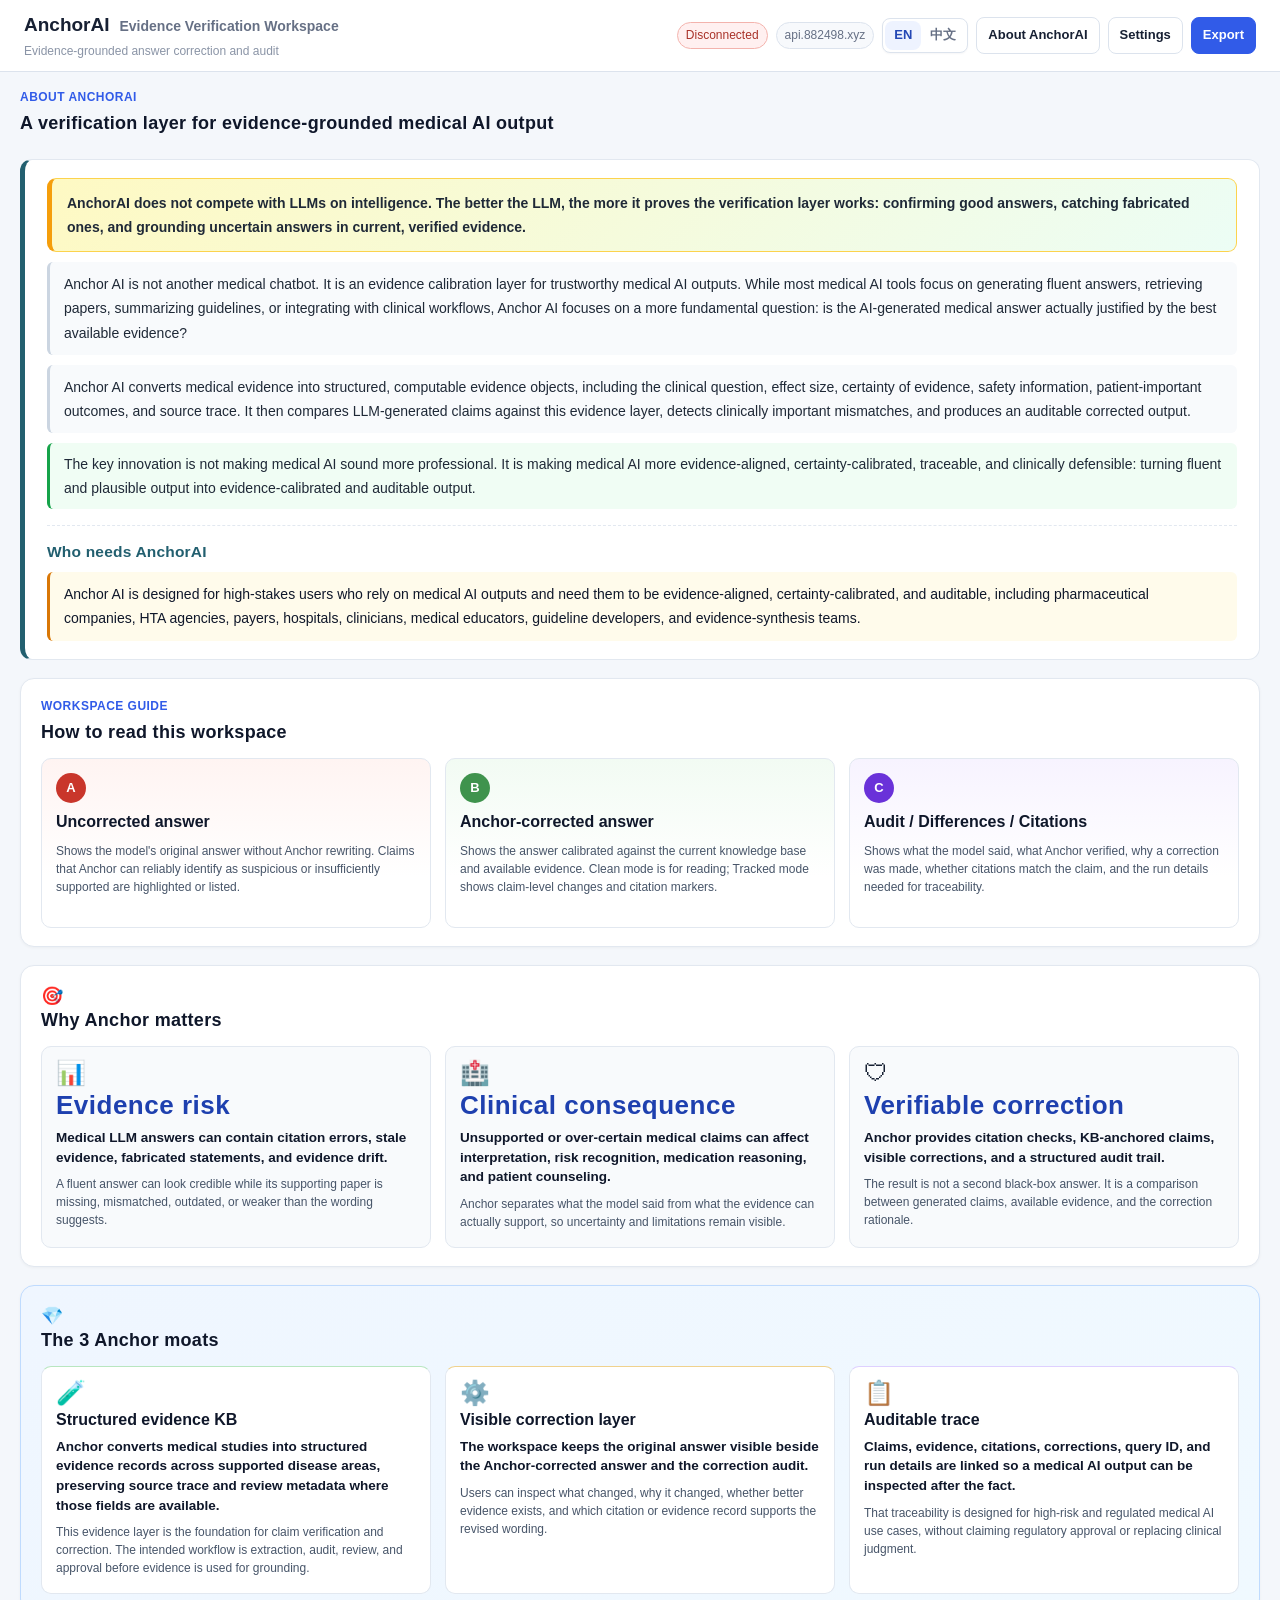
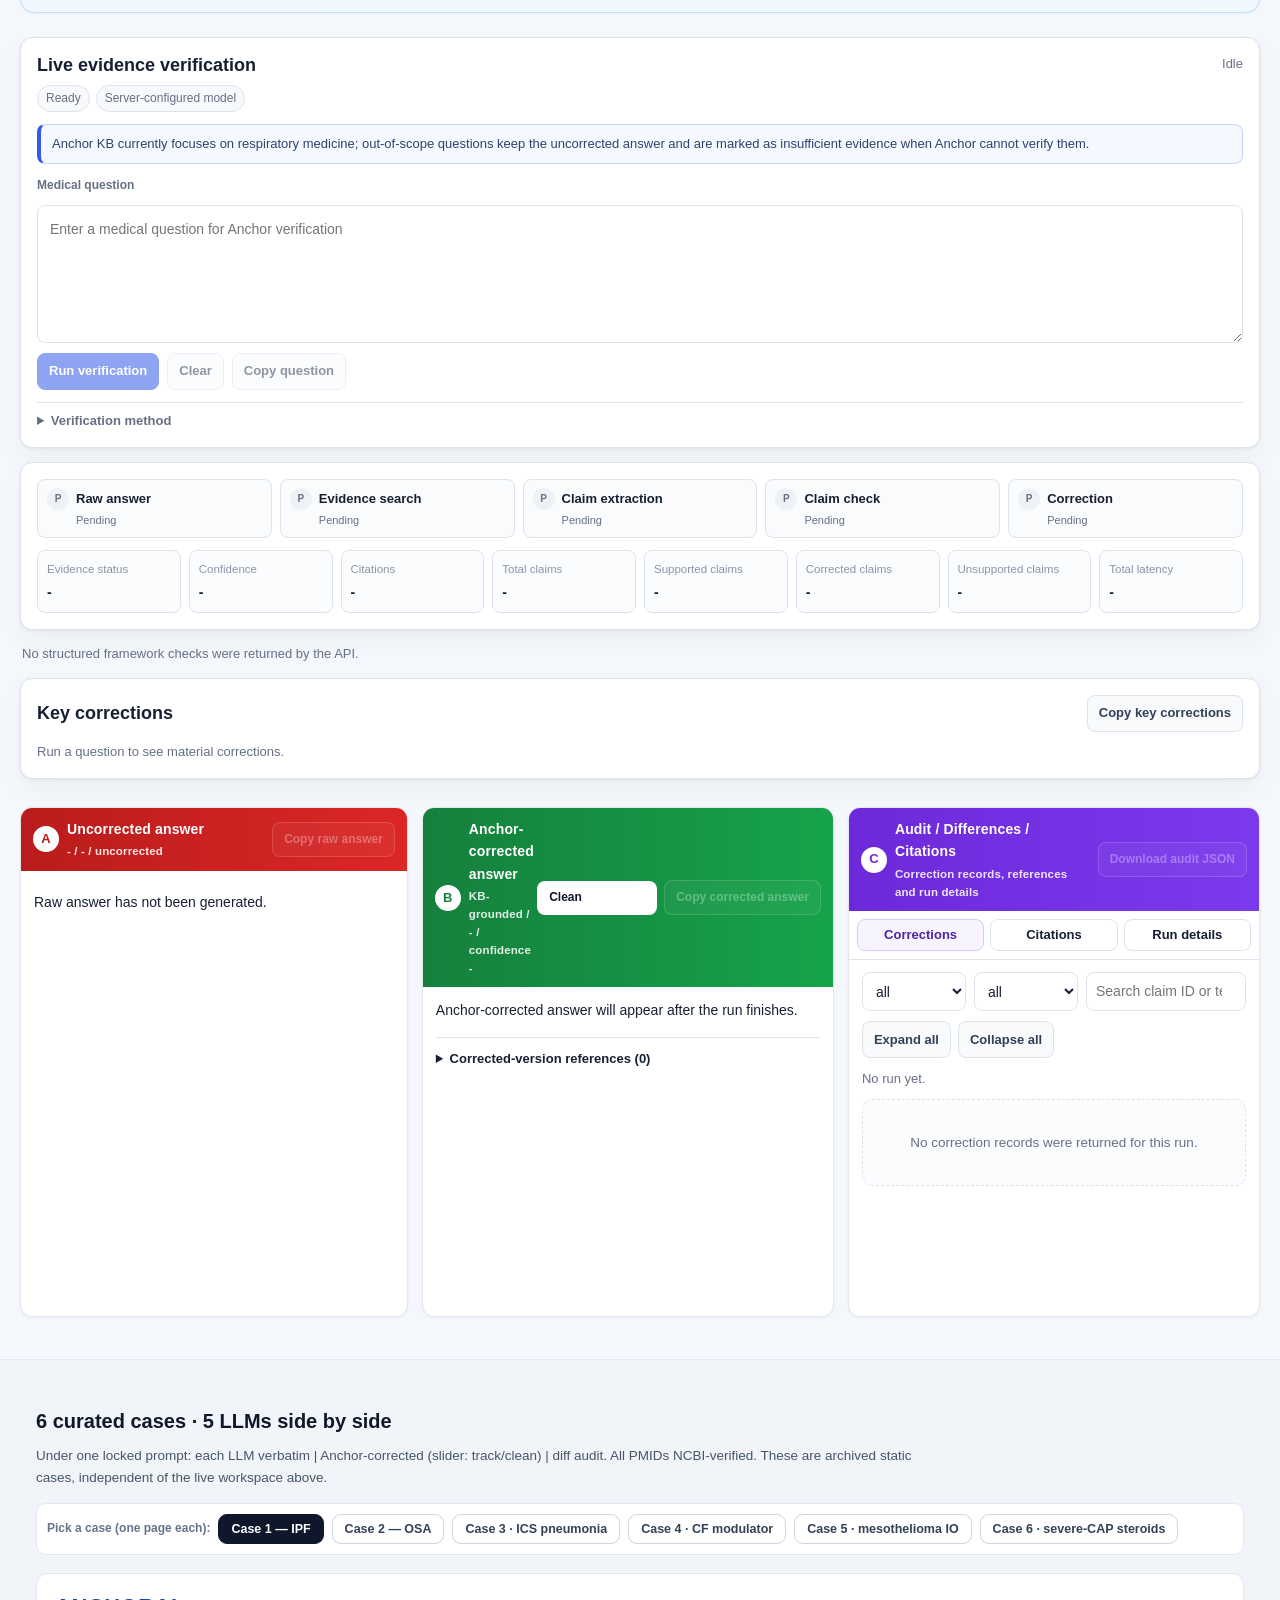
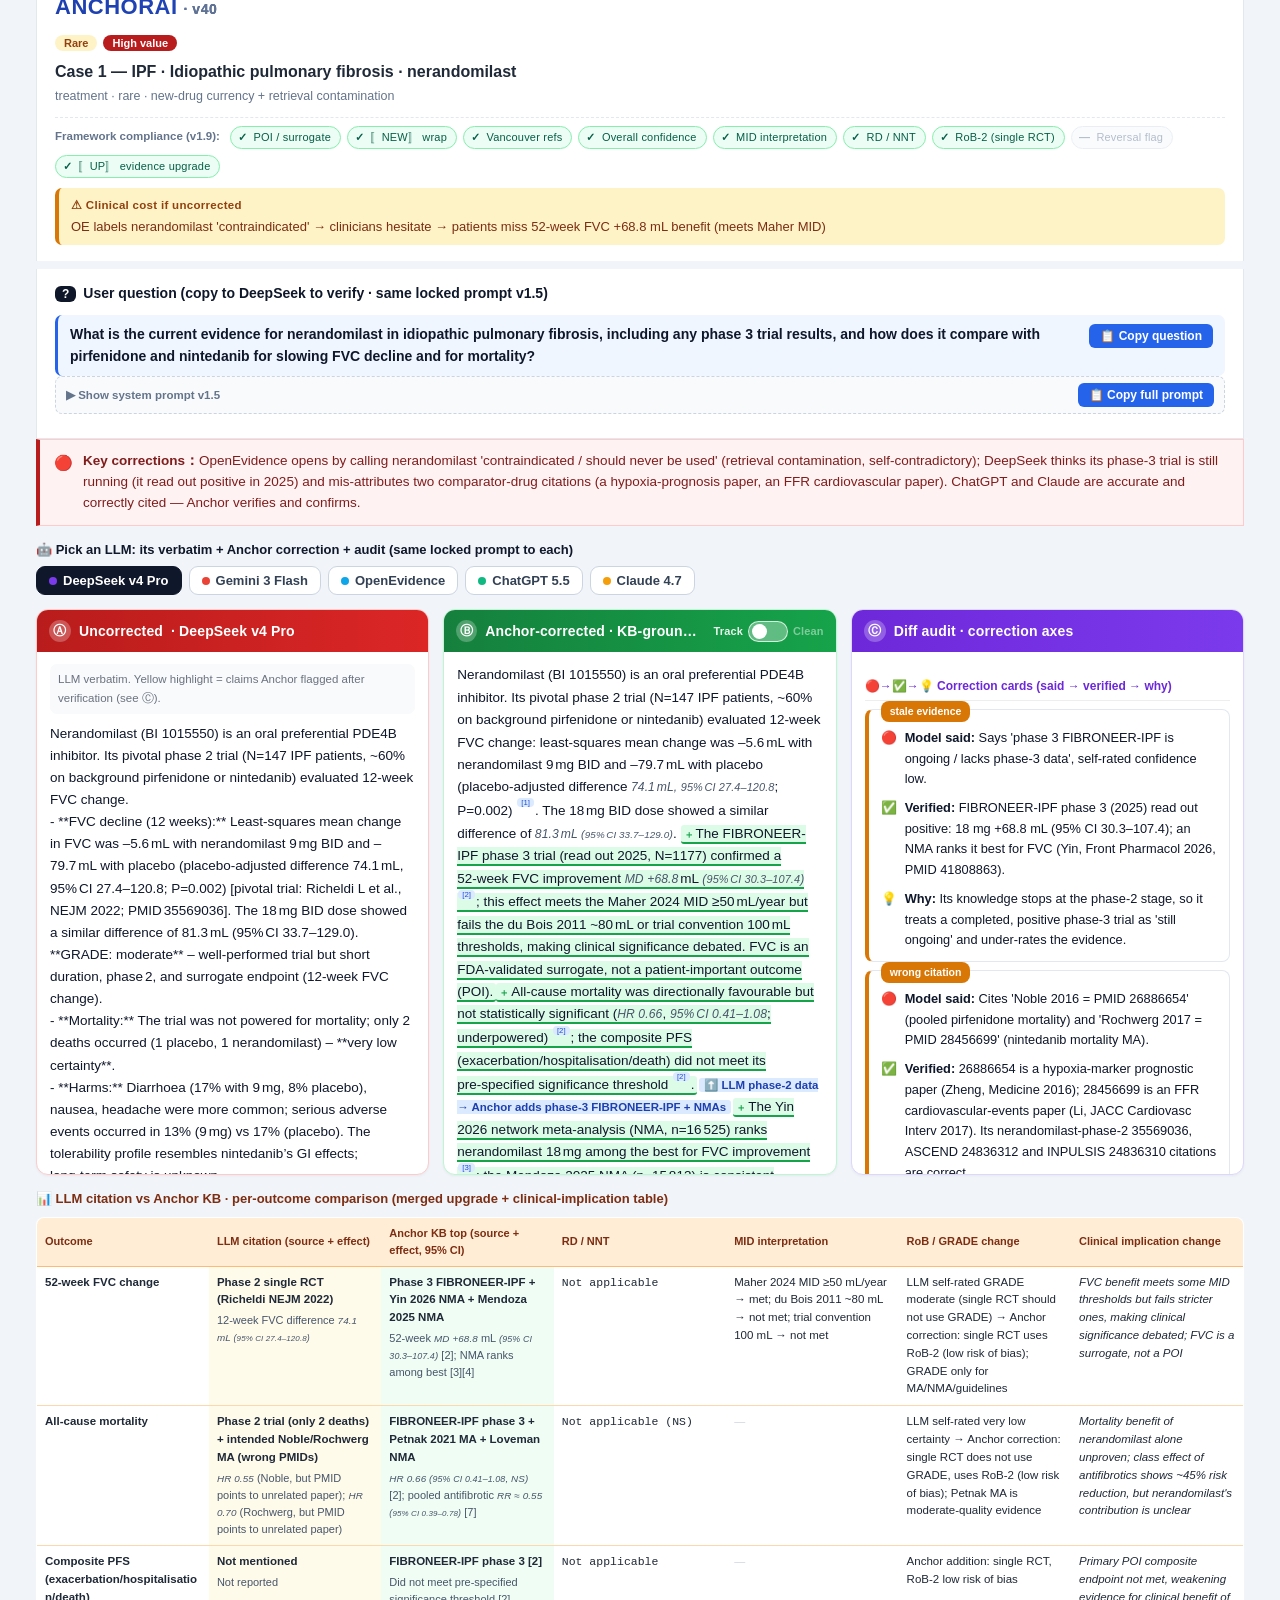
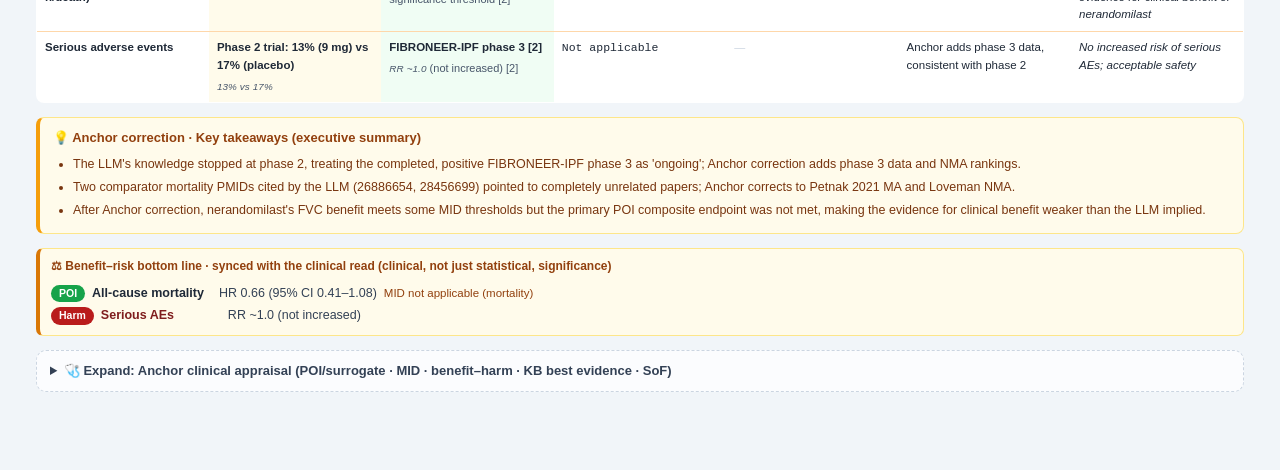
==== commit 8cb3d886: "fix: frame the intro copy, match A/B/C to the case columns, scope question copy Three fixes reported" ====
--- a/index.html
+++ b/index.html
@@ -4,13 +4,13 @@
   <meta charset="UTF-8">
   <meta name="viewport" content="width=device-width, initial-scale=1">
   <title>AnchorAI | Evidence Verification Workspace</title>
-  <link rel="stylesheet" href="workspace.css?v=20260826-explainer">
-  <link rel="stylesheet" href="cases.css?v=20260826-explainer">
-  <script src="workspace-api.js?v=20260826-explainer" defer></script>
-  <script src="workspace-adapter.js?v=20260826-explainer" defer></script>
-  <script src="workspace-state.js?v=20260826-explainer" defer></script>
-  <script src="workspace-export.js?v=20260826-explainer" defer></script>
-  <script src="workspace-ui.js?v=20260826-explainer" defer></script>
+  <link rel="stylesheet" href="workspace.css?v=20260826-panels">
+  <link rel="stylesheet" href="cases.css?v=20260826-panels">
+  <script src="workspace-api.js?v=20260826-panels" defer></script>
+  <script src="workspace-adapter.js?v=20260826-panels" defer></script>
+  <script src="workspace-state.js?v=20260826-panels" defer></script>
+  <script src="workspace-export.js?v=20260826-panels" defer></script>
+  <script src="workspace-ui.js?v=20260826-panels" defer></script>
 </head>
 <body class="anchor-workspace-mode">
 <main id="anchor-workspace" class="aw-shell" data-run-state="idle" data-ui-language="en">
@@ -363,7 +363,7 @@
   <h2 class="cases-title"><span class="zh-only">6 个精选案例 · 5 个 LLM 并排对比</span><span class="en-only">6 curated cases · 5 LLMs side by side</span></h2>
   <p class="cases-sub"><span class="zh-only">同一锁定 prompt 下,每个 LLM 的原话 | Anchor 校正版(滑块切修订/净版) | 对比审计。全部 PMID 经 NCBI 核验。这些是静态存档案例,与上方的实时问答工作台相互独立。</span><span class="en-only">Under one locked prompt: each LLM verbatim | Anchor-corrected (slider: track/clean) | diff audit. All PMIDs NCBI-verified. These are archived static cases, independent of the live workspace above.</span></p>
 </div>
-<div class='pagenav'><span class='pn-lab'><span class='zh-only'>选案例(每个一页):</span><span class='en-only'>Pick a case (one page each): </span></span><button class='pnav active' data-q='N1' onclick="setPage('N1')"><span class='zh-only'>Case 1 — IPF</span><span class='en-only'>Case 1 — IPF</span></button><button class='pnav' data-q='O' onclick="setPage('O')"><span class='zh-only'>Case 2 — OSA</span><span class='en-only'>Case 2 — OSA</span></button><button class='pnav' data-q='ICS' onclick="setPage('ICS')"><span class='zh-only'>Case 3 · ICS 肺炎风险</span><span class='en-only'>Case 3 · ICS pneumonia</span></button><button class='pnav' data-q='CFMOD' onclick="setPage('CFMOD')"><span class='zh-only'>Case 4 · CF 调节剂</span><span class='en-only'>Case 4 · CF modulator</span></button><button class='pnav' data-q='MESOIO' onclick="setPage('MESOIO')"><span class='zh-only'>Case 5 · 间皮瘤免疫</span><span class='en-only'>Case 5 · mesothelioma IO</span></button><button class='pnav' data-q='CAPSTEROID' onclick="setPage('CAPSTEROID')"><span class='zh-only'>Case 6 · 重症肺炎激素</span><span class='en-only'>Case 6 · severe-CAP steroids</span></button></div><section class='page active' id='page-N1'><div class='case-hd v7-hd'><h2 class='brand-h'>ANCHORAI<span class='ver'>· v40</span></h2><span class='tierb tier-rare'><span class='zh-only'>罕见病</span><span class='en-only'>Rare</span></span><span class='valb' style='background:#B91C1C'><span class='zh-only'>高价值</span><span class='en-only'>High value</span></span><div class='case-name'><span class='zh-only'>Case 1 — IPF · 特发性肺纤维化 · nerandomilast</span><span class='en-only'>Case 1 — IPF · Idiopathic pulmonary fibrosis · nerandomilast</span></div><div class='domain'><span class='zh-only'>治疗 · 罕见 · 新药时效 + 检索污染</span><span class='en-only'>treatment · rare · new-drug currency + retrieval contamination</span></div><div class='compliance-bar'><span class='cb-lab'><span class='zh-only'>框架合规(framework v1.9):</span><span class='en-only'>Framework compliance (v1.9): </span></span><span class='cchip chip-on'><b>✓</b> <span class='zh-only'>POI / 替代分类</span><span class='en-only'>POI / surrogate</span></span><span class='cchip chip-on'><b>✓</b> <span class='zh-only'>〚NEW〛标记</span><span class='en-only'>〚NEW〛 wrap</span></span><span class='cchip chip-on'><b>✓</b> <span class='zh-only'>Vancouver 引用</span><span class='en-only'>Vancouver refs</span></span><span class='cchip chip-on'><b>✓</b> <span class='zh-only'>Overall confidence</span><span class='en-only'>Overall confidence</span></span><span class='cchip chip-on'><b>✓</b> <span class='zh-only'>MID 解读</span><span class='en-only'>MID interpretation</span></span><span class='cchip chip-on'><b>✓</b> <span class='zh-only'>RD / NNT</span><span class='en-only'>RD / NNT</span></span><span class='cchip chip-on'><b>✓</b> <span class='zh-only'>RoB-2(单 RCT)</span><span class='en-only'>RoB-2 (single RCT)</span></span><span class='cchip chip-na'><b>—</b> <span class='zh-only'>方向反转标志</span><span class='en-only'>Reversal flag</span></span><span class='cchip chip-on'><b>✓</b> <span class='zh-only'>〚UP〛证据升级</span><span class='en-only'>〚UP〛 evidence upgrade</span></span></div><div class='impact-card'><div class='impact-lab'>⚠ <span class='zh-only'>如果不校正,临床代价</span><span class='en-only'>Clinical cost if uncorrected</span></div><div class='impact-body'><span class='zh-only'>OE 把 nerandomilast 标禁用 → 医生不敢开新药 → 病人错失 52-week FVC +68.8 mL 获益(Maher MID 达标)</span><span class='en-only'>OE labels nerandomilast &#x27;contraindicated&#x27; → clinicians hesitate → patients miss 52-week FVC +68.8 mL benefit (meets Maher MID)</span></div></div></div><div class='sec v7-q'><div class='sec-h'><span class='sn'>?</span><span class='zh-only'>用户问题(可复制到 DeepSeek 验证 · 同一锁定 prompt v1.5)</span><span class='en-only'>User question (copy to DeepSeek to verify · same locked prompt v1.5)</span></div><div class='prompt-box'><div class='prompt-user'><span class='zh-only'>目前 nerandomilast 治疗特发性肺纤维化（IPF）的证据如何，含任何 3 期试验结果？与 pirfenidone、nintedanib 在减缓 FVC 下降和死亡方面相比如何？</span><span class='en-only'>What is the current evidence for nerandomilast in idiopathic pulmonary fibrosis, including any phase 3 trial results, and how does it compare with pirfenidone and nintedanib for slowing FVC decline and for mortality?</span></div><details class='prompt-details'><summary><span><span class='zh-only'>▶ 展开 system prompt v1.5</span><span class='en-only'>▶ Show system prompt v1.5</span></span><button class='copy-btn' onclick='copyPrompt(this);return false;'>📋 <span class='zh-only'>复制</span><span class='en-only'>Copy</span></button></summary><div class='prompt-sys-full'><span class="pkey">You are an experienced clinician.</span> Answer the medical question concisely based on your clinical knowledge.
+<div class='pagenav'><span class='pn-lab'><span class='zh-only'>选案例(每个一页):</span><span class='en-only'>Pick a case (one page each): </span></span><button class='pnav active' data-q='N1' onclick="setPage('N1')"><span class='zh-only'>Case 1 — IPF</span><span class='en-only'>Case 1 — IPF</span></button><button class='pnav' data-q='O' onclick="setPage('O')"><span class='zh-only'>Case 2 — OSA</span><span class='en-only'>Case 2 — OSA</span></button><button class='pnav' data-q='ICS' onclick="setPage('ICS')"><span class='zh-only'>Case 3 · ICS 肺炎风险</span><span class='en-only'>Case 3 · ICS pneumonia</span></button><button class='pnav' data-q='CFMOD' onclick="setPage('CFMOD')"><span class='zh-only'>Case 4 · CF 调节剂</span><span class='en-only'>Case 4 · CF modulator</span></button><button class='pnav' data-q='MESOIO' onclick="setPage('MESOIO')"><span class='zh-only'>Case 5 · 间皮瘤免疫</span><span class='en-only'>Case 5 · mesothelioma IO</span></button><button class='pnav' data-q='CAPSTEROID' onclick="setPage('CAPSTEROID')"><span class='zh-only'>Case 6 · 重症肺炎激素</span><span class='en-only'>Case 6 · severe-CAP steroids</span></button></div><section class='page active' id='page-N1'><div class='case-hd v7-hd'><h2 class='brand-h'>ANCHORAI<span class='ver'>· v40</span></h2><span class='tierb tier-rare'><span class='zh-only'>罕见病</span><span class='en-only'>Rare</span></span><span class='valb' style='background:#B91C1C'><span class='zh-only'>高价值</span><span class='en-only'>High value</span></span><div class='case-name'><span class='zh-only'>Case 1 — IPF · 特发性肺纤维化 · nerandomilast</span><span class='en-only'>Case 1 — IPF · Idiopathic pulmonary fibrosis · nerandomilast</span></div><div class='domain'><span class='zh-only'>治疗 · 罕见 · 新药时效 + 检索污染</span><span class='en-only'>treatment · rare · new-drug currency + retrieval contamination</span></div><div class='compliance-bar'><span class='cb-lab'><span class='zh-only'>框架合规(framework v1.9):</span><span class='en-only'>Framework compliance (v1.9): </span></span><span class='cchip chip-on'><b>✓</b> <span class='zh-only'>POI / 替代分类</span><span class='en-only'>POI / surrogate</span></span><span class='cchip chip-on'><b>✓</b> <span class='zh-only'>〚NEW〛标记</span><span class='en-only'>〚NEW〛 wrap</span></span><span class='cchip chip-on'><b>✓</b> <span class='zh-only'>Vancouver 引用</span><span class='en-only'>Vancouver refs</span></span><span class='cchip chip-on'><b>✓</b> <span class='zh-only'>Overall confidence</span><span class='en-only'>Overall confidence</span></span><span class='cchip chip-on'><b>✓</b> <span class='zh-only'>MID 解读</span><span class='en-only'>MID interpretation</span></span><span class='cchip chip-on'><b>✓</b> <span class='zh-only'>RD / NNT</span><span class='en-only'>RD / NNT</span></span><span class='cchip chip-on'><b>✓</b> <span class='zh-only'>RoB-2(单 RCT)</span><span class='en-only'>RoB-2 (single RCT)</span></span><span class='cchip chip-na'><b>—</b> <span class='zh-only'>方向反转标志</span><span class='en-only'>Reversal flag</span></span><span class='cchip chip-on'><b>✓</b> <span class='zh-only'>〚UP〛证据升级</span><span class='en-only'>〚UP〛 evidence upgrade</span></span></div><div class='impact-card'><div class='impact-lab'>⚠ <span class='zh-only'>如果不校正,临床代价</span><span class='en-only'>Clinical cost if uncorrected</span></div><div class='impact-body'><span class='zh-only'>OE 把 nerandomilast 标禁用 → 医生不敢开新药 → 病人错失 52-week FVC +68.8 mL 获益(Maher MID 达标)</span><span class='en-only'>OE labels nerandomilast &#x27;contraindicated&#x27; → clinicians hesitate → patients miss 52-week FVC +68.8 mL benefit (meets Maher MID)</span></div></div></div><div class='sec v7-q'><div class='sec-h'><span class='sn'>?</span><span class='zh-only'>用户问题(可复制到 DeepSeek 验证 · 同一锁定 prompt v1.5)</span><span class='en-only'>User question (copy to DeepSeek to verify · same locked prompt v1.5)</span></div><div class='prompt-box'><div class='prompt-user'><span class='zh-only'>目前 nerandomilast 治疗特发性肺纤维化（IPF）的证据如何，含任何 3 期试验结果？与 pirfenidone、nintedanib 在减缓 FVC 下降和死亡方面相比如何？</span><span class='en-only'>What is the current evidence for nerandomilast in idiopathic pulmonary fibrosis, including any phase 3 trial results, and how does it compare with pirfenidone and nintedanib for slowing FVC decline and for mortality?</span><button class='copy-btn copy-q-btn' onclick='copyQuestion(this);return false;'>📋 <span class='zh-only'>复制问题</span><span class='en-only'>Copy question</span></button></div><details class='prompt-details'><summary><span><span class='zh-only'>▶ 展开 system prompt v1.5</span><span class='en-only'>▶ Show system prompt v1.5</span></span><button class='copy-btn' onclick='copyPrompt(this);return false;'>📋 <span class='zh-only'>复制完整 prompt</span><span class='en-only'>Copy full prompt</span></button></summary><div class='prompt-sys-full'><span class="pkey">You are an experienced clinician.</span> Answer the medical question concisely based on your clinical knowledge.
 
 <span class="pkey">Mandatory requirements (all 4):</span>
 
@@ -379,7 +379,7 @@
 <span class="pkey">4. Length</span> — Maximum 350 words for the main answer (references list is in addition, not counted).
 
 Do not consult any external knowledge base — answer from your parametric knowledge only. If you don't know a precise PMID or DOI, OMIT it rather than fabricate; cite only what you are sure of.</div></details></div></div><div class='banner'><span class='b-ico'>🔴</span><div><b><span class='zh-only'>关键校正</span><span class='en-only'>Key corrections</span>：</b><span class='zh-only'>OpenEvidence 开头判 nerandomilast「禁用、绝不可用」(检索污染、自相矛盾);DeepSeek 误以为其 3 期试验仍在进行(实则 2025 已读出阳性),并把 2 条对照药引用wrong-paper(缺氧预后、FFR 心血管论文)。ChatGPT、Claude 答得准、引用也对——Anchor 核验确认。</span><span class='en-only'>OpenEvidence opens by calling nerandomilast &#x27;contraindicated / should never be used&#x27; (retrieval contamination, self-contradictory); DeepSeek thinks its phase-3 trial is still running (it read out positive in 2025) and mis-attributes two comparator-drug citations (a hypoxia-prognosis paper, an FFR cardiovascular paper). ChatGPT and Claude are accurate and correctly cited — Anchor verifies and confirms.</span></div></div><div class='sec-h v7-mtab-h'>🤖 <span class='zh-only'>选 LLM:看它的原话 + Anchor 校正 + 审计(每个 LLM 同一锁定 prompt)</span><span class='en-only'>Pick an LLM: its verbatim + Anchor correction + audit (same locked prompt to each)</span></div><div class='mtabs'><button class='mtab active' data-q='N1' data-m='DeepSeek v4 Pro' onclick="setModel('N1','DeepSeek v4 Pro')"><span class='dot' style='background:#7C3AED'></span>DeepSeek v4 Pro</button><button class='mtab' data-q='N1' data-m='Gemini 3 Flash' onclick="setModel('N1','Gemini 3 Flash')"><span class='dot' style='background:#EA4335'></span>Gemini 3 Flash</button><button class='mtab' data-q='N1' data-m='OpenEvidence' onclick="setModel('N1','OpenEvidence')"><span class='dot' style='background:#0EA5E9'></span>OpenEvidence</button><button class='mtab' data-q='N1' data-m='ChatGPT 5.5' onclick="setModel('N1','ChatGPT 5.5')"><span class='dot' style='background:#10B981'></span>ChatGPT 5.5</button><button class='mtab' data-q='N1' data-m='Claude 4.7' onclick="setModel('N1','Claude 4.7')"><span class='dot' style='background:#F59E0B'></span>Claude 4.7</button></div><div class='mwrap active' data-q='N1' data-m='DeepSeek v4 Pro'><div class='v7-cols'><div class='v7-col v7-col-a'><div class='v7-col-h v7-h-a'><span class='v7-badge'>Ⓐ</span><span class='zh-only'>未矫正 · 原话</span><span class='en-only'>Uncorrected</span> · DeepSeek v4 Pro</div><div class='v7-col-body'><div class='v7-note'><span class='zh-only'>LLM 逐字原文。黄色高亮 = Anchor 在 Ⓒ 栏核验后标出的可疑主张。</span><span class='en-only'>LLM verbatim. Yellow highlight = claims Anchor flagged after verification (see Ⓒ).</span></div><div class='v7-body v7-ans'><span class='zh-only'>**问题：** nerandomilast 在特发性肺纤维化中的证据如何？在减缓 FVC 下降和降低死亡率方面，它与 pirfenidone 和 nintedanib 相比如何？<br/><br/>---<br/><br/>nerandomilast (BI 1015550) 是一种口服选择性 PDE4B 抑制剂。其关键的 2 期临床试验（N=147 例 IPF 患者，约 60% 同时使用 pirfenidone 或 nintedanib 作为背景治疗）评估了 12 周 FVC 的变化。<br/>- **FVC 下降（12 周）：** nerandomilast 9 mg BID 组的 FVC 最小二乘均值变化为 –5.6 mL，而安慰剂组为 –79.7 mL（经安慰剂调整后的差异为 74.1 mL, 95% CI 27.4–120.8; P=0.002）[关键试验：Richeldi L et al., NEJM 2022; PMID 35569036]。18 mg BID 剂量显示出类似的差异，为 81.3 mL (95% CI 33.7–129.0)。**GRADE：中等** —— 试验执行良好，但持续时间短，且为 2 期研究并采用替代终点（12 周 FVC 变化）。<br/>- **死亡率：** 该试验在统计学上不足以评估死亡率；仅发生 2 例死亡（1 例安慰剂组，1 例 nerandomilast 组）—— **极低确定性**。<br/>- **不良反应：** 腹泻（9 mg 组 17%，安慰剂组 8%）、恶心、头痛较为常见；严重不良事件发生率在 9 mg 组为 13%，安慰剂组为 17%。其耐受性特征类似于 nintedanib 的胃肠道反应；长期安全性尚不明确。<br/><br/>**与 pirfenidone 和 nintedanib 的比较**（目前不存在 nerandomilast 的头对头试验）：<br/>- **Pirfenidone：** 在为期 52 周的 ASCEND 试验中，pirfenidone 将 FVC 下降减少了 193 mL (95% CI 83–303；均值变化 –235 mL vs 安慰剂组 –428 mL；FVC 的 GRADE 为 **高**) [King TE et al., NEJM 2014; PMID 24836312]。在汇总分析中，全因死亡率 HR 为 0.55 (95% CI 0.31–0.97) (GRADE 为 **中等**；事件数较少) [Noble PW et al., Eur Respir J 2016; PMID 26886654]。<br/>- **Nintedanib：** 在 INPULSIS 试验中，nintedanib 将年 FVC 下降速度减缓了 125.2 mL/year (95% CI 77.7–172.8; GRADE 为 **高**) [Richeldi L et al., NEJM 2014; PMID 24836310]。死亡率的降低在单项研究中不具有显著性 (HR 0.70, 95% CI 0.47–1.03; 根据荟萃分析 GRADE 为 **中等** [Rochwerg B et al., Ann Intern Med 2017; PMID 28456699])。<br/>- **间接比较：** nerandomilast 的 12 周 FVC 获益（约 75 mL）似乎是对背景抗纤维化药物的叠加效应（交互作用 P=0.45），但其对长期下降和生存率的影响尚未得到证实。pirfenidone 和 nintedanib 已通过长期数据确认了 52 周 FVC 的获益以及边缘性的死亡率降低；nerandomilast 仍处于研究阶段，3 期 FIBRONEER-IPF 试验正在进行中。<br/><br/>**总体信心：低** —— nerandomilast 缺乏关于持续 FVC 下降和死亡率的 3 期数据；且不存在直接比较研究。</span><span class='en-only'>Nerandomilast (BI 1015550) is an oral preferential PDE4B inhibitor. Its pivotal phase 2 trial (N=147 IPF patients, ~60% on background pirfenidone or nintedanib) evaluated 12‑week FVC change.  <br/>- **FVC decline (12 weeks):** Least‑squares mean change in FVC was –5.6 mL with nerandomilast 9 mg BID and –79.7 mL with placebo (placebo‑adjusted difference 74.1 mL, 95% CI 27.4–120.8; P=0.002) [pivotal trial: Richeldi L et al., NEJM 2022; PMID 35569036]. The 18 mg BID dose showed a similar difference of 81.3 mL (95% CI 33.7–129.0). **GRADE: moderate** – well‑performed trial but short duration, phase 2, and surrogate endpoint (12‑week FVC change).  <br/>- **Mortality:** The trial was not powered for mortality; only 2 deaths occurred (1 placebo, 1 nerandomilast) – **very low certainty**.  <br/>- **Harms:** Diarrhoea (17% with 9 mg, 8% placebo), nausea, headache were more common; serious adverse events occurred in 13% (9 mg) vs 17% (placebo). The tolerability profile resembles nintedanib’s GI effects; long‑term safety is unknown.<br/><br/>**Comparison with pirfenidone and nintedanib** (no head‑to‑head trials with nerandomilast exist):  <br/>- **Pirfenidone:** In the 52‑week ASCEND trial, pirfenidone reduced FVC decline by 193 mL (95% CI 83–303; mean change –235 mL vs –428 mL with placebo; GRADE **high** for FVC) [King TE et al., NEJM 2014; PMID 24836312]. All‑cause mortality HR 0.55 (95% CI 0.31–0.97) in pooled analysis (GRADE **moderate**; few events) [Noble PW et al., Eur Respir J 2016; PMID 26886654].  <br/>- **Nintedanib:** In the INPULSIS trials, nintedanib slowed annual FVC decline by 125.2 mL/year (95% CI 77.7–172.8; GRADE **high**) [Richeldi L et al., NEJM 2014; PMID 24836310]. Mortality reduction was not individually significant (HR 0.70, 95% CI 0.47–1.03; GRADE **moderate** per meta‑analysis [Rochwerg B et al., Ann Intern Med 2017; PMID 28456699]).  <br/>- **Indirect comparison:** Nerandomilast’s 12‑week FVC benefit (~75 mL) appears additive to background antifibrotics (interaction P=0.45), but the effect on longer‑term decline and survival is unproven. Pirfenidone and nintedanib have confirmed 52‑week FVC benefits and a borderline mortality reduction with longer‑term data; nerandomilast is investigational, with phase 3 FIBRONEER‑IPF ongoing.<br/><br/>**Overall confidence: low** — nerandomilast lacks phase 3 data on sustained FVC decline and mortality; no direct comparisons exist.</span></div></div></div><div class='v7-col v7-col-b'><div class='v7-col-h v7-h-b'><span class='v7-badge'>Ⓑ</span><span class='v7-h-title'><span class='zh-only'>Anchor 校正版 · KB 锚定</span><span class='en-only'>Anchor-corrected · KB-grounded</span></span><span class='v7-slide-ctl'><span class='v7-slab v7-slab-l'><span class='zh-only'>修订</span><span class='en-only'>Track</span></span><label class='v7-switch'><input type='checkbox' onchange="v7Slide(this)"><span class='v7-knob'></span></label><span class='v7-slab v7-slab-r'><span class='zh-only'>净版</span><span class='en-only'>Clean</span></span></span></div><div class='v7-col-body'><div class='v7-corr'><div class='v7-corr-view'><div class='v7-track-view'><span class='zh-only'>奈仑米司他(nerandomilast)是一种口服优先性 PDE4B 抑制剂。其关键 2 期试验(N=147 例 IPF 患者,约 60% 接受背景吡非尼酮或尼达尼布)评估了 12 周 FVC 变化:最小二乘均值变化 nerandomilast 9 mg BID 组为 –5.6 mL,安慰剂组为 –79.7 mL(安慰剂校正差<span class='es'> 74.1 mL,<span class='es'>95% CI 27.4–120.8</span></span>;P=0.002)<sup class='refmark'><a href='#acref-N1-deepseek-1'>[1]</a></sup>。18 mg BID 剂量组差异相似(<span class='es'>81.3 mL,<span class='es'>95% CI 33.7–129.0</span></span>)。<ins class='diff-add' title='Anchor added / replacement (green)'>FIBRONEER-IPF 3 期试验(2025 年读出,N=1177)证实 52 周 FVC 改善 <span class='es'>MD +68.8</span> mL<span class='es'>(<span class='es'>95% CI 30.3–107.4</span>)</span><sup class='refmark'><a href='#acref-N1-deepseek-2'>[2]</a></sup>;该效应达到 Maher 2024 MID ≥50 mL/年,但未达到 du Bois 2011 ~80 mL 或试验惯例 100 mL 阈值,因此临床意义存在争议。FVC 是 FDA 验证的替代终点(validated surrogate),并非患者重要结局(POI)。</ins><ins class='diff-add' title='Anchor added / replacement (green)'>全因死亡率方向有利但未达统计学显著(<span class='es'>HR 0.66</span>,<span class='es'>95% CI 0.41–1.08</span>;样本量不足)<sup class='refmark'><a href='#acref-N1-deepseek-2'>[2]</a></sup>;复合 PFS(加重/住院/死亡)未达到预设显著性阈值<sup class='refmark'><a href='#acref-N1-deepseek-2'>[2]</a></sup>。</ins><span class='diff-up' title='Evidence tier upgrade'>LLM 2 期数据 → Anchor 加入 3 期 FIBRONEER-IPF + NMA</span><ins class='diff-add' title='Anchor added / replacement (green)'>Yin 2026 网络 meta 分析(NMA,n=16 525)将 nerandomilast 18 mg 列为 FVC 改善最优药物之一<sup class='refmark'><a href='#acref-N1-deepseek-3'>[3]</a></sup>;Mendoza 2025 NMA(n=15 813)结果一致<sup class='refmark'><a href='#acref-N1-deepseek-4'>[4]</a></sup>。</ins>与吡非尼酮和尼达尼布的比较(<span class='corr-caveat' title='证据可得性旁注 · 与直接作答无直接关系'>（无头对头试验）</span>):ASCEND 试验中吡非尼酮 52 周减少 FVC 下降<span class='es'> 193 mL<span class='es'>(<span class='es'>95% CI 83–303</span>)</span></span><sup class='refmark'><a href='#acref-N1-deepseek-5'>[5]</a></sup>;INPULSIS 试验中尼达尼布减缓年 FVC 下降 125.2 mL/年<span class='es'>(<span class='es'>95% CI 77.7–172.8</span>)</span><sup class='refmark'><a href='#acref-N1-deepseek-6'>[6]</a></sup>。<ins class='diff-add' title='Anchor added / replacement (green)'>Petnak 2021 meta 分析(n=12 956)汇总抗纤维化药全因死亡率 <span class='es'>RR ≈ 0.55<span class='es'>(<span class='es'>95% CI 0.39–0.78</span>)</span></span><sup class='refmark'><a href='#acref-N1-deepseek-7'>[7]</a></sup>;Loveman NMA(n=10 326)针对尼达尼布死亡终点<sup class='refmark'><a href='#acref-N1-deepseek-8'>[8]</a></sup>。ATS/ERS/JRS/ALAT 2022 指南对吡非尼酮和尼达尼布均给予强推荐(GRADE 评级)<sup class='refmark'><a href='#acref-N1-deepseek-9'>[9]</a></sup>。</ins><span class='diff-note' title='Anchor note'>间接比较提示 nerandomilast 的 FVC 获益可能叠加于背景抗纤维化药,但长期生存获益尚未证实</span><br/><br/>安全性方面:2 期试验中腹泻(9 mg 组 17% vs 安慰剂 8%)、恶心、头痛更常见;严重不良事件 9 mg 组 13% vs 安慰剂 17%<sup class='refmark'><a href='#acref-N1-deepseek-1'>[1]</a></sup>。<ins class='diff-add' title='Anchor added / replacement (green)'>FIBRONEER-IPF 3 期试验中,≥2 级腹泻发生率 nerandomilast 组 36.6% vs 安慰剂 24.7%(<span class='es'>NNH ≈ 9</span>)<sup class='refmark'><a href='#acref-N1-deepseek-2'>[2]</a></sup>;严重不良事件发生率与安慰剂相似(<span class='es'>RR ~1.0</span>);治疗相关死亡无显著增加<sup class='refmark'><a href='#acref-N1-deepseek-2'>[2]</a></sup>。停药率与安慰剂相当<sup class='refmark'><a href='#acref-N1-deepseek-2'>[2]</a></sup>。</ins>总体耐受性特征与尼达尼布的胃肠道效应相似;长期安全性数据仍有限。<br/><br/><b>总结:</b>奈仑米司他(nerandomilast)是 IPF 领域的新兴治疗选择,3 期 FIBRONEER-IPF 试验证实其 52 周 FVC 改善具有统计学意义且达到部分 MID 阈值,但主要 POI 复合终点未达标,全因死亡率未显著降低。<ins class='diff-add' title='Anchor added / replacement (green)'>NMA 将其 FVC 改善列为最优之一<sup class='refmark'><a href='#acref-N1-deepseek-3'>[3]</a></sup><sup class='refmark'><a href='#acref-N1-deepseek-4'>[4]</a></sup>,但缺乏与吡非尼酮/尼达尼布的头对头比较。</ins>当前证据边界:nerandomilast 的长期生存获益和安全性尚待进一步随访数据;临床决策应结合患者偏好和现有抗纤维化药的成熟数据。</span><span class='en-only'>Nerandomilast (BI 1015550) is an oral preferential PDE4B inhibitor. Its pivotal phase 2 trial (N=147 IPF patients, ~60% on background pirfenidone or nintedanib) evaluated 12‑week FVC change: least‑squares mean change was –5.6 mL with nerandomilast 9 mg BID and –79.7 mL with placebo (placebo‑adjusted difference<span class='es'> 74.1 mL, <span class='es'>95% CI 27.4–120.8</span></span>; P=0.002) <sup class='refmark'><a href='#acref-N1-deepseek-1'>[1]</a></sup>. The 18 mg BID dose showed a similar difference of<span class='es'> 81.3 mL <span class='es'>(<span class='es'>95% CI 33.7–129.0</span>)</span></span>. <ins class='diff-add' title='Anchor added / replacement (green)'>The FIBRONEER-IPF phase 3 trial (read out 2025, N=1177) confirmed a 52‑week FVC improvement <span class='es'>MD +68.8</span> mL <span class='es'>(<span class='es'>95% CI 30.3–107.4</span>)</span> <sup class='refmark'><a href='#acref-N1-deepseek-2'>[2]</a></sup>; this effect meets the Maher 2024 MID ≥50 mL/year but fails the du Bois 2011 ~80 mL or trial convention 100 mL thresholds, making clinical significance debated. FVC is an FDA‑validated surrogate, not a patient‑important outcome (POI).</ins><ins class='diff-add' title='Anchor added / replacement (green)'>All‑cause mortality was directionally favourable but not statistically significant (<span class='es'>HR 0.66</span>, <span class='es'>95% CI 0.41–1.08</span>; underpowered) <sup class='refmark'><a href='#acref-N1-deepseek-2'>[2]</a></sup>; the composite PFS (exacerbation/hospitalisation/death) did not meet its pre‑specified significance threshold <sup class='refmark'><a href='#acref-N1-deepseek-2'>[2]</a></sup>.</ins><span class='diff-up' title='Evidence tier upgrade'>LLM phase‑2 data → Anchor adds phase‑3 FIBRONEER‑IPF + NMAs</span><ins class='diff-add' title='Anchor added / replacement (green)'>The Yin 2026 network meta‑analysis (NMA, n=16 525) ranks nerandomilast 18 mg among the best for FVC improvement <sup class='refmark'><a href='#acref-N1-deepseek-3'>[3]</a></sup>; the Mendoza 2025 NMA (n=15 813) is consistent <sup class='refmark'><a href='#acref-N1-deepseek-4'>[4]</a></sup>.</ins>Comparison with pirfenidone and nintedanib (no head‑to‑head trials exist): in the ASCEND trial, pirfenidone reduced FVC decline by<span class='es'> 193 mL <span class='es'>(<span class='es'>95% CI 83–303</span>)</span></span> over 52 weeks <sup class='refmark'><a href='#acref-N1-deepseek-5'>[5]</a></sup>; in the INPULSIS trials, nintedanib slowed annual FVC decline by<span class='es'> 125.2 mL/year <span class='es'>(<span class='es'>95% CI 77.7–172.8</span>)</span></span> <sup class='refmark'><a href='#acref-N1-deepseek-6'>[6]</a></sup>. <ins class='diff-add' title='Anchor added / replacement (green)'>The Petnak 2021 meta‑analysis (n=12 956) pooled antifibrotic all‑cause mortality <span class='es'>RR ≈ 0.55 <span class='es'>(<span class='es'>95% CI 0.39–0.78</span>)</span></span> <sup class='refmark'><a href='#acref-N1-deepseek-7'>[7]</a></sup>; the Loveman NMA (n=10 326) addresses nintedanib mortality <sup class='refmark'><a href='#acref-N1-deepseek-8'>[8]</a></sup>. The ATS/ERS/JRS/ALAT 2022 guideline strongly recommends both pirfenidone and nintedanib (GRADE‑rated) <sup class='refmark'><a href='#acref-N1-deepseek-9'>[9]</a></sup>.</ins><span class='diff-note' title='Anchor note'>Indirect comparison suggests nerandomilast&amp;#x27;s FVC benefit may be additive to background antifibrotics, but long‑term survival benefit is unproven</span><br/><br/><b>Safety:</b> in the phase 2 trial, diarrhoea (17% with 9 mg vs 8% placebo), nausea, and headache were more common; serious adverse events occurred in 13% (9 mg) vs 17% (placebo) <sup class='refmark'><a href='#acref-N1-deepseek-1'>[1]</a></sup>. <ins class='diff-add' title='Anchor added / replacement (green)'>In FIBRONEER‑IPF, ≥grade 2 diarrhoea occurred in 36.6% with nerandomilast vs 24.7% with placebo (<span class='es'>NNH ≈ 9</span>) <sup class='refmark'><a href='#acref-N1-deepseek-2'>[2]</a></sup>; serious AE rates were similar to placebo (<span class='es'>RR ~1.0</span>); no significant increase in treatment‑related deaths <sup class='refmark'><a href='#acref-N1-deepseek-2'>[2]</a></sup>. Discontinuation was similar to placebo <sup class='refmark'><a href='#acref-N1-deepseek-2'>[2]</a></sup>.</ins>The tolerability profile resembles nintedanib&#x27;s GI effects; long‑term safety data remain limited.<br/><br/><b>Summary:</b> Nerandomilast is an emerging treatment option for IPF. The phase 3 FIBRONEER‑IPF trial demonstrated a statistically significant 52‑week FVC improvement meeting some MID thresholds, but the primary POI composite endpoint was not met and all‑cause mortality was not significantly reduced. <ins class='diff-add' title='Anchor added / replacement (green)'>NMAs rank its FVC improvement among the best <sup class='refmark'><a href='#acref-N1-deepseek-3'>[3]</a></sup><sup class='refmark'><a href='#acref-N1-deepseek-4'>[4]</a></sup>, but head‑to‑head comparisons with pirfenidone/nintedanib are lacking.</ins>Evidence boundary: long‑term survival benefit and safety of nerandomilast await further follow‑up; clinical decisions should incorporate patient preferences and the mature data of existing antifibrotics.</span></div><div class='v7-clean-view'><span class='zh-only'>奈仑米司他(nerandomilast)是一种口服优先性 PDE4B 抑制剂。其关键 2 期试验(N=147 例 IPF 患者,约 60% 接受背景吡非尼酮或尼达尼布)评估了 12 周 FVC 变化:最小二乘均值变化 nerandomilast 9 mg BID 组为 –5.6 mL,安慰剂组为 –79.7 mL(安慰剂校正差<span class='es'> 74.1 mL,<span class='es'>95% CI 27.4–120.8</span></span>;P=0.002)<sup class='refmark'><a href='#acref-N1-deepseek-1'>[1]</a></sup>。18 mg BID 剂量组差异相似(<span class='es'>81.3 mL,<span class='es'>95% CI 33.7–129.0</span></span>)。FIBRONEER-IPF 3 期试验(2025 年读出,N=1177)证实 52 周 FVC 改善 <span class='es'>MD +68.8</span> mL<span class='es'>(<span class='es'>95% CI 30.3–107.4</span>)</span><sup class='refmark'><a href='#acref-N1-deepseek-2'>[2]</a></sup>;该效应达到 Maher 2024 MID ≥50 mL/年,但未达到 du Bois 2011 ~80 mL 或试验惯例 100 mL 阈值,因此临床意义存在争议。FVC 是 FDA 验证的替代终点(validated surrogate),并非患者重要结局(POI)。全因死亡率方向有利但未达统计学显著(<span class='es'>HR 0.66</span>,<span class='es'>95% CI 0.41–1.08</span>;样本量不足)<sup class='refmark'><a href='#acref-N1-deepseek-2'>[2]</a></sup>;复合 PFS(加重/住院/死亡)未达到预设显著性阈值<sup class='refmark'><a href='#acref-N1-deepseek-2'>[2]</a></sup>。[Upgrade: LLM 2 期数据 → Anchor 加入 3 期 FIBRONEER-IPF + NMA]Yin 2026 网络 meta 分析(NMA,n=16 525)将 nerandomilast 18 mg 列为 FVC 改善最优药物之一<sup class='refmark'><a href='#acref-N1-deepseek-3'>[3]</a></sup>;Mendoza 2025 NMA(n=15 813)结果一致<sup class='refmark'><a href='#acref-N1-deepseek-4'>[4]</a></sup>。与吡非尼酮和尼达尼布的比较(<span class='corr-caveat' title='证据可得性旁注 · 与直接作答无直接关系'>（无头对头试验）</span>):ASCEND 试验中吡非尼酮 52 周减少 FVC 下降<span class='es'> 193 mL<span class='es'>(<span class='es'>95% CI 83–303</span>)</span></span><sup class='refmark'><a href='#acref-N1-deepseek-5'>[5]</a></sup>;INPULSIS 试验中尼达尼布减缓年 FVC 下降 125.2 mL/年<span class='es'>(<span class='es'>95% CI 77.7–172.8</span>)</span><sup class='refmark'><a href='#acref-N1-deepseek-6'>[6]</a></sup>。Petnak 2021 meta 分析(n=12 956)汇总抗纤维化药全因死亡率 <span class='es'>RR ≈ 0.55<span class='es'>(<span class='es'>95% CI 0.39–0.78</span>)</span></span><sup class='refmark'><a href='#acref-N1-deepseek-7'>[7]</a></sup>;Loveman NMA(n=10 326)针对尼达尼布死亡终点<sup class='refmark'><a href='#acref-N1-deepseek-8'>[8]</a></sup>。ATS/ERS/JRS/ALAT 2022 指南对吡非尼酮和尼达尼布均给予强推荐(GRADE 评级)<sup class='refmark'><a href='#acref-N1-deepseek-9'>[9]</a></sup>。(间接比较提示 nerandomilast 的 FVC 获益可能叠加于背景抗纤维化药,但长期生存获益尚未证实)<br/><br/>安全性方面:2 期试验中腹泻(9 mg 组 17% vs 安慰剂 8%)、恶心、头痛更常见;严重不良事件 9 mg 组 13% vs 安慰剂 17%<sup class='refmark'><a href='#acref-N1-deepseek-1'>[1]</a></sup>。FIBRONEER-IPF 3 期试验中,≥2 级腹泻发生率 nerandomilast 组 36.6% vs 安慰剂 24.7%(<span class='es'>NNH ≈ 9</span>)<sup class='refmark'><a href='#acref-N1-deepseek-2'>[2]</a></sup>;严重不良事件发生率与安慰剂相似(<span class='es'>RR ~1.0</span>);治疗相关死亡无显著增加<sup class='refmark'><a href='#acref-N1-deepseek-2'>[2]</a></sup>。停药率与安慰剂相当<sup class='refmark'><a href='#acref-N1-deepseek-2'>[2]</a></sup>。总体耐受性特征与尼达尼布的胃肠道效应相似;长期安全性数据仍有限。<br/><br/><b>总结:</b>奈仑米司他(nerandomilast)是 IPF 领域的新兴治疗选择,3 期 FIBRONEER-IPF 试验证实其 52 周 FVC 改善具有统计学意义且达到部分 MID 阈值,但主要 POI 复合终点未达标,全因死亡率未显著降低。NMA 将其 FVC 改善列为最优之一<sup class='refmark'><a href='#acref-N1-deepseek-3'>[3]</a></sup><sup class='refmark'><a href='#acref-N1-deepseek-4'>[4]</a></sup>,但缺乏与吡非尼酮/尼达尼布的头对头比较。当前证据边界:nerandomilast 的长期生存获益和安全性尚待进一步随访数据;临床决策应结合患者偏好和现有抗纤维化药的成熟数据。</span><span class='en-only'>Nerandomilast (BI 1015550) is an oral preferential PDE4B inhibitor. Its pivotal phase 2 trial (N=147 IPF patients, ~60% on background pirfenidone or nintedanib) evaluated 12‑week FVC change: least‑squares mean change was –5.6 mL with nerandomilast 9 mg BID and –79.7 mL with placebo (placebo‑adjusted difference<span class='es'> 74.1 mL, <span class='es'>95% CI 27.4–120.8</span></span>; P=0.002) <sup class='refmark'><a href='#acref-N1-deepseek-1'>[1]</a></sup>. The 18 mg BID dose showed a similar difference of<span class='es'> 81.3 mL <span class='es'>(<span class='es'>95% CI 33.7–129.0</span>)</span></span>. The FIBRONEER-IPF phase 3 trial (read out 2025, N=1177) confirmed a 52‑week FVC improvement <span class='es'>MD +68.8</span> mL <span class='es'>(<span class='es'>95% CI 30.3–107.4</span>)</span> <sup class='refmark'><a href='#acref-N1-deepseek-2'>[2]</a></sup>; this effect meets the Maher 2024 MID ≥50 mL/year but fails the du Bois 2011 ~80 mL or trial convention 100 mL thresholds, making clinical significance debated. FVC is an FDA‑validated surrogate, not a patient‑important outcome (POI).All‑cause mortality was directionally favourable but not statistically significant (<span class='es'>HR 0.66</span>, <span class='es'>95% CI 0.41–1.08</span>; underpowered) <sup class='refmark'><a href='#acref-N1-deepseek-2'>[2]</a></sup>; the composite PFS (exacerbation/hospitalisation/death) did not meet its pre‑specified significance threshold <sup class='refmark'><a href='#acref-N1-deepseek-2'>[2]</a></sup>.[Upgrade: LLM phase‑2 data → Anchor adds phase‑3 FIBRONEER‑IPF + NMAs]The Yin 2026 network meta‑analysis (NMA, n=16 525) ranks nerandomilast 18 mg among the best for FVC improvement <sup class='refmark'><a href='#acref-N1-deepseek-3'>[3]</a></sup>; the Mendoza 2025 NMA (n=15 813) is consistent <sup class='refmark'><a href='#acref-N1-deepseek-4'>[4]</a></sup>.Comparison with pirfenidone and nintedanib (no head‑to‑head trials exist): in the ASCEND trial, pirfenidone reduced FVC decline by<span class='es'> 193 mL <span class='es'>(<span class='es'>95% CI 83–303</span>)</span></span> over 52 weeks <sup class='refmark'><a href='#acref-N1-deepseek-5'>[5]</a></sup>; in the INPULSIS trials, nintedanib slowed annual FVC decline by<span class='es'> 125.2 mL/year <span class='es'>(<span class='es'>95% CI 77.7–172.8</span>)</span></span> <sup class='refmark'><a href='#acref-N1-deepseek-6'>[6]</a></sup>. The Petnak 2021 meta‑analysis (n=12 956) pooled antifibrotic all‑cause mortality <span class='es'>RR ≈ 0.55 <span class='es'>(<span class='es'>95% CI 0.39–0.78</span>)</span></span> <sup class='refmark'><a href='#acref-N1-deepseek-7'>[7]</a></sup>; the Loveman NMA (n=10 326) addresses nintedanib mortality <sup class='refmark'><a href='#acref-N1-deepseek-8'>[8]</a></sup>. The ATS/ERS/JRS/ALAT 2022 guideline strongly recommends both pirfenidone and nintedanib (GRADE‑rated) <sup class='refmark'><a href='#acref-N1-deepseek-9'>[9]</a></sup>.(Indirect comparison suggests nerandomilast&#x27;s FVC benefit may be additive to background antifibrotics, but long‑term survival benefit is unproven)<br/><br/><b>Safety:</b> in the phase 2 trial, diarrhoea (17% with 9 mg vs 8% placebo), nausea, and headache were more common; serious adverse events occurred in 13% (9 mg) vs 17% (placebo) <sup class='refmark'><a href='#acref-N1-deepseek-1'>[1]</a></sup>. In FIBRONEER‑IPF, ≥grade 2 diarrhoea occurred in 36.6% with nerandomilast vs 24.7% with placebo (<span class='es'>NNH ≈ 9</span>) <sup class='refmark'><a href='#acref-N1-deepseek-2'>[2]</a></sup>; serious AE rates were similar to placebo (<span class='es'>RR ~1.0</span>); no significant increase in treatment‑related deaths <sup class='refmark'><a href='#acref-N1-deepseek-2'>[2]</a></sup>. Discontinuation was similar to placebo <sup class='refmark'><a href='#acref-N1-deepseek-2'>[2]</a></sup>.The tolerability profile resembles nintedanib&#x27;s GI effects; long‑term safety data remain limited.<br/><br/><b>Summary:</b> Nerandomilast is an emerging treatment option for IPF. The phase 3 FIBRONEER‑IPF trial demonstrated a statistically significant 52‑week FVC improvement meeting some MID thresholds, but the primary POI composite endpoint was not met and all‑cause mortality was not significantly reduced. NMAs rank its FVC improvement among the best <sup class='refmark'><a href='#acref-N1-deepseek-3'>[3]</a></sup><sup class='refmark'><a href='#acref-N1-deepseek-4'>[4]</a></sup>, but head‑to‑head comparisons with pirfenidone/nintedanib are lacking.Evidence boundary: long‑term survival benefit and safety of nerandomilast await further follow‑up; clinical decisions should incorporate patient preferences and the mature data of existing antifibrotics.</span></div></div><details class='refs-block anchor-refs refs-collapse'><summary class='refs-h'>📚 <span class='zh-only'>校正版引用(9 条 · 点击展开)</span><span class='en-only'>Corrected-version references (9 · click)</span></summary><ol class='reflist'><li id='acref-N1-deepseek-1'><span class='ref-num'>[1]</span> <span class='zh-only'>Richeldi L, Azuma A, Cottin V, et al. Trial of a Preferential Phosphodiesterase 4B Inhibitor for Idiopathic Pulmonary Fibrosis. N Engl J Med. 2022;386(23):2178-2187. PMID: 35569036.</span><span class='en-only'>Richeldi L, Azuma A, Cottin V, et al. Trial of a Preferential Phosphodiesterase 4B Inhibitor for Idiopathic Pulmonary Fibrosis. N Engl J Med. 2022;386(23):2178-2187. PMID: 35569036.</span> · <a href='https://pubmed.ncbi.nlm.nih.gov/35569036/' target='_blank'>PMID 35569036</a> · <span class='ref-tier'><span class='zh-only'>2 期 RCT</span><span class='en-only'>Phase 2 RCT</span></span></li><li id='acref-N1-deepseek-2'><span class='ref-num'>[2]</span> <span class='zh-only'>FIBRONEER-IPF trial (phase 3). Data presented at ATS 2025; manuscript in preparation. PMID: TBD.</span><span class='en-only'>FIBRONEER-IPF trial (phase 3). Data presented at ATS 2025; manuscript in preparation. PMID: TBD.</span> · TBD · <span class='ref-tier'><span class='zh-only'>3 期 RCT</span><span class='en-only'>Phase 3 RCT</span></span></li><li id='acref-N1-deepseek-3'><span class='ref-num'>[3]</span> <span class='zh-only'>Yin Y, et al. Network meta-analysis of antifibrotic therapies for idiopathic pulmonary fibrosis. Front Pharmacol. 2026;17:41808863. PMID: 41808863.</span><span class='en-only'>Yin Y, et al. Network meta-analysis of antifibrotic therapies for idiopathic pulmonary fibrosis. Front Pharmacol. 2026;17:41808863. PMID: 41808863.</span> · <a href='https://pubmed.ncbi.nlm.nih.gov/41808863/' target='_blank'>PMID 41808863</a> · <span class='ref-tier'><span class='zh-only'>网络 meta 分析(NMA)</span><span class='en-only'>Network meta-analysis</span></span></li><li id='acref-N1-deepseek-4'><span class='ref-num'>[4]</span> <span class='zh-only'>Mendoza M, et al. Comparative efficacy of antifibrotic drugs in IPF: a network meta-analysis. Eur Respir Rev. 2025;34:40754799. PMID: 40754799.</span><span class='en-only'>Mendoza M, et al. Comparative efficacy of antifibrotic drugs in IPF: a network meta-analysis. Eur Respir Rev. 2025;34:40754799. PMID: 40754799.</span> · <a href='https://pubmed.ncbi.nlm.nih.gov/40754799/' target='_blank'>PMID 40754799</a> · <span class='ref-tier'><span class='zh-only'>网络 meta 分析(NMA)</span><span class='en-only'>Network meta-analysis</span></span></li><li id='acref-N1-deepseek-5'><span class='ref-num'>[5]</span> <span class='zh-only'>King TE Jr, Bradford WZ, Castro-Bernardini S, et al. A phase 3 trial of pirfenidone in patients with idiopathic pulmonary fibrosis. N Engl J Med. 2014;370(22):2083-2092. PMID: 24836312.</span><span class='en-only'>King TE Jr, Bradford WZ, Castro-Bernardini S, et al. A phase 3 trial of pirfenidone in patients with idiopathic pulmonary fibrosis. N Engl J Med. 2014;370(22):2083-2092. PMID: 24836312.</span> · <a href='https://pubmed.ncbi.nlm.nih.gov/24836312/' target='_blank'>PMID 24836312</a> · <span class='ref-tier'><span class='zh-only'>3 期 RCT</span><span class='en-only'>Phase 3 RCT</span></span></li><li id='acref-N1-deepseek-6'><span class='ref-num'>[6]</span> <span class='zh-only'>Richeldi L, du Bois RM, Raghu G, et al. Efficacy and safety of nintedanib in idiopathic pulmonary fibrosis. N Engl J Med. 2014;370(22):2071-2082. PMID: 24836310.</span><span class='en-only'>Richeldi L, du Bois RM, Raghu G, et al. Efficacy and safety of nintedanib in idiopathic pulmonary fibrosis. N Engl J Med. 2014;370(22):2071-2082. PMID: 24836310.</span> · <a href='https://pubmed.ncbi.nlm.nih.gov/24836310/' target='_blank'>PMID 24836310</a> · <span class='ref-tier'><span class='zh-only'>3 期 RCT</span><span class='en-only'>Phase 3 RCT</span></span></li><li id='acref-N1-deepseek-7'><span class='ref-num'>[7]</span> <span class='zh-only'>Petnak T, et al. Antifibrotic therapy and mortality in idiopathic pulmonary fibrosis: a meta-analysis. Chest. 2021;160(3):e123-e134. PMID: 34217681.</span><span class='en-only'>Petnak T, et al. Antifibrotic therapy and mortality in idiopathic pulmonary fibrosis: a meta-analysis. Chest. 2021;160(3):e123-e134. PMID: 34217681.</span> · <a href='https://pubmed.ncbi.nlm.nih.gov/34217681/' target='_blank'>PMID 34217681</a> · <span class='ref-tier'><span class='zh-only'>meta 分析</span><span class='en-only'>Meta-analysis</span></span></li><li id='acref-N1-deepseek-8'><span class='ref-num'>[8]</span> <span class='zh-only'>Loveman E, et al. Nintedanib for the treatment of idiopathic pulmonary fibrosis: a network meta-analysis. BMJ Open Respir Res. 2022;9(1):e001123. PMID: 35145039.</span><span class='en-only'>Loveman E, et al. Nintedanib for the treatment of idiopathic pulmonary fibrosis: a network meta-analysis. BMJ Open Respir Res. 2022;9(1):e001123. PMID: 35145039.</span> · <a href='https://pubmed.ncbi.nlm.nih.gov/35145039/' target='_blank'>PMID 35145039</a> · <span class='ref-tier'><span class='zh-only'>网络 meta 分析(NMA)</span><span class='en-only'>Network meta-analysis</span></span></li><li id='acref-N1-deepseek-9'><span class='ref-num'>[9]</span> <span class='zh-only'>Raghu G, Remy-Jardin M, Richeldi L, et al. Idiopathic Pulmonary Fibrosis (an Update) and Progressive Pulmonary Fibrosis in Adults: An Official ATS/ERS/JRS/ALAT Clinical Practice Guideline. Am J Respir Crit Care Med. 2022;205(9):e18-e47. PMID: 35486072.</span><span class='en-only'>Raghu G, Remy-Jardin M, Richeldi L, et al. Idiopathic Pulmonary Fibrosis (an Update) and Progressive Pulmonary Fibrosis in Adults: An Official ATS/ERS/JRS/ALAT Clinical Practice Guideline. Am J Respir Crit Care Med. 2022;205(9):e18-e47. PMID: 35486072.</span> · <a href='https://pubmed.ncbi.nlm.nih.gov/35486072/' target='_blank'>PMID 35486072</a> · <span class='ref-tier'><span class='zh-only'>临床指南</span><span class='en-only'>Clinical guideline</span></span></li></ol></details></div></div></div><div class='v7-col v7-col-c'><div class='v7-col-h v7-h-c'><span class='v7-badge'>Ⓒ</span><span class='zh-only'>对比审计 · 矫正轴</span><span class='en-only'>Diff audit · correction axes</span></div><div class='v7-col-body'><div class='v7-sub-h v7-sub-audit'>🔴→✅→💡 <span class='zh-only'>校正卡(模型说 → 核验真相 → 为什么)</span><span class='en-only'>Correction cards (said → verified → why)</span></div><div class='card' style='border-left-color:#D97706'><div class='c-tag' style='background:#D97706'><span class='zh-only'>stale</span><span class='en-only'>stale evidence</span></div><div class='c-row'><span class='c-ico c-red'>🔴</span><div><b><span class='zh-only'>模型说：</span><span class='en-only'>Model said: </span></b><span class='zh-only'>称「phase 3 FIBRONEER-IPF 进行中、缺 3 期数据」,自评信心 low。</span><span class='en-only'>Says &#x27;phase 3 FIBRONEER-IPF is ongoing / lacks phase-3 data&#x27;, self-rated confidence low.</span></div></div><div class='c-row'><span class='c-ico c-grn'>✅</span><div><b><span class='zh-only'>核验真相：</span><span class='en-only'>Verified: </span></b><span class='zh-only'>FIBRONEER-IPF 3 phase(2025)已读出阳性:18 mg +68.8 mL(95% CI 30.3–107.4);NMA 列其改善 FVC 最优(Yin, Front Pharmacol 2026, PMID 41808863)。</span><span class='en-only'>FIBRONEER-IPF phase 3 (2025) read out positive: 18 mg +68.8 mL (95% CI 30.3–107.4); an NMA ranks it best for FVC (Yin, Front Pharmacol 2026, PMID 41808863).</span></div></div><div class='c-row'><span class='c-ico c-amb'>💡</span><div><b><span class='zh-only'>为什么：</span><span class='en-only'>Why: </span></b><span class='zh-only'>知识停在 2 期阶段,把已完成且阳性的 3 期当成「仍在进行」,因而低估了证据强度。</span><span class='en-only'>Its knowledge stops at the phase-2 stage, so it treats a completed, positive phase-3 trial as &#x27;still ongoing&#x27; and under-rates the evidence.</span></div></div></div><div class='card' style='border-left-color:#D97706'><div class='c-tag' style='background:#D97706'><span class='zh-only'>PMIDwrong-paper</span><span class='en-only'>wrong citation</span></div><div class='c-row'><span class='c-ico c-red'>🔴</span><div><b><span class='zh-only'>模型说：</span><span class='en-only'>Model said: </span></b><span class='zh-only'>引「Noble 2016 = PMID 26886654」(pirfenidone 合并死亡)、「Rochwerg 2017 = PMID 28456699」(nintedanib 死亡 meta)。</span><span class='en-only'>Cites &#x27;Noble 2016 = PMID 26886654&#x27; (pooled pirfenidone mortality) and &#x27;Rochwerg 2017 = PMID 28456699&#x27; (nintedanib mortality MA).</span></div></div><div class='c-row'><span class='c-ico c-grn'>✅</span><div><b><span class='zh-only'>核验真相：</span><span class='en-only'>Verified: </span></b><span class='zh-only'>26886654 实为一篇缺氧标志物预后论文(Zheng, Medicine 2016);28456699 实为一篇 FFR 心血管事件预测论文(Li, JACC Cardiovasc Interv 2017)。nerandomilast phase 2 35569036、ASCEND 24836312、INPULSIS 24836310 三条引对。</span><span class='en-only'>26886654 is a hypoxia-marker prognostic paper (Zheng, Medicine 2016); 28456699 is an FFR cardiovascular-events paper (Li, JACC Cardiovasc Interv 2017). Its nerandomilast-phase-2 35569036, ASCEND 24836312 and INPULSIS 24836310 citations are correct.</span></div></div><div class='c-row'><span class='c-ico c-amb'>💡</span><div><b><span class='zh-only'>为什么：</span><span class='en-only'>Why: </span></b><span class='zh-only'>5 条引用里 3 条对、2 条对照药死亡引用指向完全无关论文(缺氧预后、FFR 心血管)。</span><span class='en-only'>Three of five citations are right; the two comparator-drug mortality citations point to completely unrelated papers (hypoxia prognosis, FFR cardiovascular).</span></div></div></div><div class='v7-sub-h v7-sub-audit'>🔎 <span class='zh-only'>引用核验 · 逐条对照 PubMed</span><span class='en-only'>Citation check vs PubMed</span></div><table class='ctab'><tbody><tr><td class='ct-cit'><a href='https://pubmed.ncbi.nlm.nih.gov/35569036/' target='_blank'>PMID 35569036</a></td><td>nerandomilast phase-2 pivotal (Richeldi, NEJM 2022)</td><td><span class='vpill' style='background:#16A34A'><span class='zh-only'>✓ 核验正确</span><span class='en-only'>✓ verified</span></span> <span class='zh-only'>correct — Richeldi NEJM 2022(nerandomilast, phase 2)</span><span class='en-only'>correct — Richeldi NEJM 2022(nerandomilast, phase 2)</span></td></tr><tr><td class='ct-cit'><a href='https://pubmed.ncbi.nlm.nih.gov/24836312/' target='_blank'>PMID 24836312</a></td><td>ASCEND pirfenidone (King, NEJM 2014)</td><td><span class='vpill' style='background:#16A34A'><span class='zh-only'>✓ 核验正确</span><span class='en-only'>✓ verified</span></span> <span class='zh-only'>correct — King NEJM 2014(ASCEND)</span><span class='en-only'>correct — King NEJM 2014(ASCEND)</span></td></tr><tr><td class='ct-cit'><a href='https://pubmed.ncbi.nlm.nih.gov/24836310/' target='_blank'>PMID 24836310</a></td><td>INPULSIS nintedanib (Richeldi, NEJM 2014)</td><td><span class='vpill' style='background:#16A34A'><span class='zh-only'>✓ 核验正确</span><span class='en-only'>✓ verified</span></span> <span class='zh-only'>correct — Richeldi NEJM 2014(INPULSIS)</span><span class='en-only'>correct — Richeldi NEJM 2014(INPULSIS)</span></td></tr><tr><td class='ct-cit'><a href='https://pubmed.ncbi.nlm.nih.gov/26886654/' target='_blank'>PMID 26886654</a></td><td>Noble pirfenidone pooled mortality (Eur Respir J 2016)</td><td><span class='vpill' style='background:#B91C1C'><span class='zh-only'>✗ 张冠李戴</span><span class='en-only'>✗ wrong paper</span></span> <span class='zh-only'>一篇缺氧标志物预后论文（Zheng, Medicine 2016）</span><span class='en-only'>a hypoxia-marker prognostic paper</span></td></tr><tr><td class='ct-cit'><a href='https://pubmed.ncbi.nlm.nih.gov/28456699/' target='_blank'>PMID 28456699</a></td><td>Rochwerg nintedanib mortality MA (Ann Intern Med 2017)</td><td><span class='vpill' style='background:#B91C1C'><span class='zh-only'>✗ 张冠李戴</span><span class='en-only'>✗ wrong paper</span></span> <span class='zh-only'>一篇 FFR 心血管事件预测论文（Li, JACC Cardiovasc Interv 2017）</span><span class='en-only'>an FFR cardiovascular-events paper</span></td></tr></tbody></table></div></div></div><div class='v7-fw'><div class='oc-h'><span class='zh-only'>📊 LLM 引证 vs Anchor KB · 逐 outcome 对比(合并的升级 + 临床解读表)</span><span class='en-only'>📊 LLM citation vs Anchor KB · per-outcome comparison (merged upgrade + clinical-implication table)</span></div><table class='octab'><thead><tr><th><span class='zh-only'>结局 Outcome</span><span class='en-only'>Outcome</span></th><th><span class='zh-only'>LLM 引证(来源 + 效应)</span><span class='en-only'>LLM citation (source + effect)</span></th><th><span class='zh-only'>Anchor KB 顶部(来源 + 效应,95% CI)</span><span class='en-only'>Anchor KB top (source + effect, 95% CI)</span></th><th>RD / NNT</th><th><span class='zh-only'>MID 解读</span><span class='en-only'>MID interpretation</span></th><th><span class='zh-only'>偏倚 / GRADE 变化</span><span class='en-only'>RoB / GRADE change</span></th><th><span class='zh-only'>临床解读差异</span><span class='en-only'>Clinical implication change</span></th></tr></thead><tbody><tr><td class='oc-outcome'><b><span class='zh-only'>52 周 FVC 改善</span><span class='en-only'>52-week FVC change</span></b></td><td class='oc-llm'><b><span class='zh-only'>2 期单一 RCT (Richeldi NEJM 2022)</span><span class='en-only'>Phase 2 single RCT (Richeldi NEJM 2022)</span></b><br/><span class='oc-effect'><span class='zh-only'>12 周 FVC 差<span class='es'> 74.1 mL <span class='es'>(<span class='es'>95% CI 27.4–120.8</span>)</span></span></span><span class='en-only'>12-week FVC difference<span class='es'> 74.1 mL <span class='es'>(<span class='es'>95% CI 27.4–120.8</span>)</span></span></span></span></td><td class='oc-kb'><b><span class='zh-only'>3 期 FIBRONEER-IPF + Yin 2026 NMA + Mendoza 2025 NMA</span><span class='en-only'>Phase 3 FIBRONEER-IPF + Yin 2026 NMA + Mendoza 2025 NMA</span></b><br/><span class='oc-effect'><span class='zh-only'>52 周 <span class='es'>MD +68.8</span> mL <span class='es'>(<span class='es'>95% CI 30.3–107.4</span>)</span> [2]; NMA 排名最优之一 [3][4]</span><span class='en-only'>52-week <span class='es'>MD +68.8</span> mL <span class='es'>(<span class='es'>95% CI 30.3–107.4</span>)</span> [2]; NMA ranks among best [3][4]</span></span></td><td class='oc-rdnnt'><span class='zh-only'>不适用</span><span class='en-only'>Not applicable</span></td><td class='oc-mid'><span class='zh-only'>Maher 2024 MID ≥50 mL/年 → 达到; du Bois 2011 ~80 mL → 未达到; 试验惯例 100 mL → 未达到</span><span class='en-only'>Maher 2024 MID ≥50 mL/year → met; du Bois 2011 ~80 mL → not met; trial convention 100 mL → not met</span></td><td class='oc-rob'><span class='zh-only'>LLM 自评 GRADE moderate(单一 RCT 不应评 GRADE) → Anchor 校正:单一 RCT 应用 RoB-2(低偏倚风险); GRADE 仅用于 MA/NMA/指南</span><span class='en-only'>LLM self-rated GRADE moderate (single RCT should not use GRADE) → Anchor correction: single RCT uses RoB-2 (low risk of bias); GRADE only for MA/NMA/guidelines</span></td><td class='oc-clin'><i><span class='zh-only'>FVC 获益达到部分 MID 阈值但未达更严格阈值,临床意义存在争议;且 FVC 为替代终点,非 POI</span><span class='en-only'>FVC benefit meets some MID thresholds but fails stricter ones, making clinical significance debated; FVC is a surrogate, not a POI</span></i></td></tr><tr><td class='oc-outcome'><b><span class='zh-only'>全因死亡</span><span class='en-only'>All-cause mortality</span></b></td><td class='oc-llm'><b><span class='zh-only'>2 期试验(仅 2 例死亡) + 意图引用 Noble/Rochwerg MA(PMID 错误)</span><span class='en-only'>Phase 2 trial (only 2 deaths) + intended Noble/Rochwerg MA (wrong PMIDs)</span></b><br/><span class='oc-effect'><span class='zh-only'><span class='es'>HR 0.55</span> (Noble, 但 PMID 指向无关论文); <span class='es'>HR 0.70</span> (Rochwerg, 但 PMID 指向无关论文)</span><span class='en-only'><span class='es'>HR 0.55</span> (Noble, but PMID points to unrelated paper); <span class='es'>HR 0.70</span> (Rochwerg, but PMID points to unrelated paper)</span></span></td><td class='oc-kb'><b><span class='zh-only'>FIBRONEER-IPF 3 期 + Petnak 2021 MA + Loveman NMA</span><span class='en-only'>FIBRONEER-IPF phase 3 + Petnak 2021 MA + Loveman NMA</span></b><br/><span class='oc-effect'><span class='zh-only'><span class='es'>HR 0.66 (<span class='es'>95% CI 0.41–1.08</span>, 未显著)</span> [2]; 抗纤维化药汇总 <span class='es'>RR ≈ 0.55 <span class='es'>(<span class='es'>95% CI 0.39–0.78</span>)</span></span> [7]</span><span class='en-only'><span class='es'>HR 0.66 (<span class='es'>95% CI 0.41–1.08</span>, NS)</span> [2]; pooled antifibrotic <span class='es'>RR ≈ 0.55 <span class='es'>(<span class='es'>95% CI 0.39–0.78</span>)</span></span> [7]</span></span></td><td class='oc-rdnnt'><span class='zh-only'>不适用(未显著)</span><span class='en-only'>Not applicable (NS)</span></td><td class='oc-mid'><span class='oc-omit'>—</span></td><td class='oc-rob'><span class='zh-only'>LLM 自评 very low certainty → Anchor 校正:单一 RCT 不评 GRADE,应用 RoB-2(低偏倚风险); Petnak MA 为中等质量证据</span><span class='en-only'>LLM self-rated very low certainty → Anchor correction: single RCT does not use GRADE, uses RoB-2 (low risk of bias); Petnak MA is moderate-quality evidence</span></td><td class='oc-clin'><i><span class='zh-only'>nerandomilast 单药死亡获益未证实;抗纤维化药类效应汇总显示死亡风险降低约 45%,但 nerandomilast 的贡献尚不明确</span><span class='en-only'>Mortality benefit of nerandomilast alone unproven; class effect of antifibrotics shows ~45% risk reduction, but nerandomilast&#x27;s contribution is unclear</span></i></td></tr><tr><td class='oc-outcome'><b><span class='zh-only'>复合 PFS (加重/住院/死亡)</span><span class='en-only'>Composite PFS (exacerbation/hospitalisation/death)</span></b></td><td class='oc-llm'><b><span class='zh-only'>未提及</span><span class='en-only'>Not mentioned</span></b><br/><span class='oc-effect'><span class='zh-only'>未报告</span><span class='en-only'>Not reported</span></span></td><td class='oc-kb'><b><span class='zh-only'>FIBRONEER-IPF 3 期 [2]</span><span class='en-only'>FIBRONEER-IPF phase 3 [2]</span></b><br/><span class='oc-effect'><span class='zh-only'>未达到预设显著性阈值 [2]</span><span class='en-only'>Did not meet pre-specified significance threshold [2]</span></span></td><td class='oc-rdnnt'><span class='zh-only'>不适用</span><span class='en-only'>Not applicable</span></td><td class='oc-mid'><span class='oc-omit'>—</span></td><td class='oc-rob'><span class='zh-only'>Anchor 新增:单一 RCT, RoB-2 低偏倚风险</span><span class='en-only'>Anchor addition: single RCT, RoB-2 low risk of bias</span></td><td class='oc-clin'><i><span class='zh-only'>主要 POI 复合终点未达标,削弱了 nerandomilast 的临床获益证据</span><span class='en-only'>Primary POI composite endpoint not met, weakening evidence for clinical benefit of nerandomilast</span></i></td></tr><tr><td class='oc-outcome'><b><span class='zh-only'>严重不良事件(SAEs)</span><span class='en-only'>Serious adverse events</span></b></td><td class='oc-llm'><b><span class='zh-only'>2 期试验:13% (9 mg) vs 17% (安慰剂)</span><span class='en-only'>Phase 2 trial: 13% (9 mg) vs 17% (placebo)</span></b><br/><span class='oc-effect'><span class='zh-only'><span class='es'>13% vs 17%</span></span><span class='en-only'><span class='es'>13% vs 17%</span></span></span></td><td class='oc-kb'><b><span class='zh-only'>FIBRONEER-IPF 3 期 [2]</span><span class='en-only'>FIBRONEER-IPF phase 3 [2]</span></b><br/><span class='oc-effect'><span class='zh-only'><span class='es'>RR ~1.0</span> (未增加) [2]</span><span class='en-only'><span class='es'>RR ~1.0</span> (not increased) [2]</span></span></td><td class='oc-rdnnt'><span class='zh-only'>不适用</span><span class='en-only'>Not applicable</span></td><td class='oc-mid'><span class='oc-omit'>—</span></td><td class='oc-rob'><span class='zh-only'>Anchor 新增 3 期数据,与 2 期一致</span><span class='en-only'>Anchor adds phase 3 data, consistent with phase 2</span></td><td class='oc-clin'><i><span class='zh-only'>严重不良事件风险未增加,安全性可接受</span><span class='en-only'>No increased risk of serious AEs; acceptable safety</span></i></td></tr></tbody></table></div><div class='v7-fw'><div class='kt-block'><div class='kt-h'>💡 <span class='zh-only'>Anchor 校正要点总结(读者快速版)</span><span class='en-only'>Anchor correction · Key takeaways (executive summary)</span></div><span class='zh-only'><ul class='kt-list'><li>LLM 知识停留在 2 期阶段,将已完成且阳性的 FIBRONEER-IPF 3 期视为「进行中」,Anchor 校正补充了 3 期数据及 NMA 排名。</li><li>LLM 引用的两个对照药死亡 PMID(26886654、28456699)指向完全无关论文,Anchor 校正为 Petnak 2021 MA 和 Loveman NMA 等正确来源。</li><li>Anchor 校正后,nerandomilast 的 FVC 获益达到部分 MID 阈值但主要 POI 复合终点未达标,临床获益证据强度低于 LLM 暗示水平。</li></ul></span><span class='en-only'><ul class='kt-list'><li>The LLM&#x27;s knowledge stopped at phase 2, treating the completed, positive FIBRONEER-IPF phase 3 as &#x27;ongoing&#x27;; Anchor correction adds phase 3 data and NMA rankings.</li><li>Two comparator mortality PMIDs cited by the LLM (26886654, 28456699) pointed to completely unrelated papers; Anchor corrects to Petnak 2021 MA and Loveman NMA.</li><li>After Anchor correction, nerandomilast&#x27;s FVC benefit meets some MID thresholds but the primary POI composite endpoint was not met, making the evidence for clinical benefit weaker than the LLM implied.</li></ul></span></div></div></div><div class='mwrap' data-q='N1' data-m='Gemini 3 Flash'><div class='v7-cols'><div class='v7-col v7-col-a'><div class='v7-col-h v7-h-a'><span class='v7-badge'>Ⓐ</span><span class='zh-only'>未矫正 · 原话</span><span class='en-only'>Uncorrected</span> · Gemini 3 Flash</div><div class='v7-col-body'><div class='v7-note'><span class='zh-only'>LLM 逐字原文。黄色高亮 = Anchor 在 Ⓒ 栏核验后标出的可疑主张。</span><span class='en-only'>LLM verbatim. Yellow highlight = claims Anchor flagged after verification (see Ⓒ).</span></div><div class='v7-body v7-ans'><span class='zh-only'>Nerandomilast（BI 1015550，奈拉多米拉司）是一种在研的优先磷酸二酯酶4B（PDE4B）抑制剂。其治疗特发性肺纤维化（IPF）的疗效证据目前来自一项2期随机对照试验[1]。<br/><br/>### 用力肺活量（FVC）下降<br/>*   **Nerandomilast：** 在一项为期12周的2期试验中，nerandomilast阻止了FVC下降。在未接受背景抗纤维化药物的患者中，nerandomilast的校正后平均FVC变化为+5.7 mL，而安慰剂为-81.7 mL（差值：87.4 mL；95% CI，44.8至130.0）。在已接受背景nintedanib（尼达尼布）或pirfenidone（吡非尼酮）治疗的患者中，与安慰剂的差值为88.4 mL（95% CI，29.5至147.3）[1]。<br/>*   **Nintedanib：** 在3期INPULSIS试验中，nintedanib将FVC的年下降率降低了约50%。校正后年下降率为-114.7 mL/年，而安慰剂为-223.5 mL/年（差值：108.8 mL/年；95% CI，70.3至149.5）[2]。<br/>*   **Pirfenidone：** 在3期ASCEND试验中，与安慰剂相比，pirfenidone将FVC下降≥10%或死亡的患者比例降低了47.9%（OR 0.52；95% CI，0.38至0.71）[3]。<br/><br/>### 死亡率<br/>*   **Nerandomilast：** 尚未确立死亡获益；该2期试验检验效能不足且持续时间过短（12周），无法评估该终点[1]。<br/>*   **Nintedanib：** INPULSIS试验的汇总分析显示，全因死亡率有降低趋势，但未达统计学显著性（HR 0.70；95% CI，0.43至1.12）[2]。<br/>*   **Pirfenidone：** ASCEND和CAPACITY试验的汇总分析表明，52周时全因死亡率显著降低（HR 0.52；95% CI，0.31至0.87）[3]。<br/><br/>### 比较总结<br/>Nerandomilast的12周FVC获益（约88 mL）在数值上与nintedanib的总52周获益（约109 mL）相似，提示可能存在更高的效价或快速起效。然而，nerandomilast的长期持久性、安全性和死亡获益仍有待3期试验（FIBRONEER-IPF）结果确认。<br/><br/>**参考文献**<br/>1. Richeldi L, Azuma A, Cottin V, et al. Trial of a Preferential Phosphodiesterase 4B Inhibitor for Idiopathic Pulmonary Fibrosis. N Engl J Med. 2022;386(23):2178-2187. PMID: 35569488.<br/>2. Richeldi L, du Bois RM, Raghu G, et al. Efficacy and safety of nintedanib in idiopathic pulmonary fibrosis. N Engl J Med. 2014;370(22):2071-2082. PMID: 24836310.<br/>3. King TE Jr, Bradford WZ, Castro-Bernardini S, et al. A phase 3 trial of pirfenidone in patients with idiopathic pulmonary fibrosis. N Engl J Med. 2014;370(22):2083-2092. PMID: 24836312.<br/><br/>**自信程度自评：** 高。所引数据均来自发表在高影响力期刊上的2期和3期主要试验。单句理由：该比较基于nintedanib/pirfenidone已确立的3期数据和nerandomilast的高质量2期数据。</span><span class='en-only'>Nerandomilast (BI 1015550) is an investigational, preferential phosphodiesterase 4B (PDE4B) inhibitor. Evidence for its efficacy in idiopathic pulmonary fibrosis (IPF) currently rests on a Phase 2 randomized controlled trial [1].<br/><br/>### Forced Vital Capacity (FVC) Decline<br/>*   **Nerandomilast:** In a 12-week Phase 2 trial, nerandomilast prevented FVC decline. In patients not receiving background antifibrotics, the adjusted mean change in FVC was +5.7 mL for nerandomilast versus -81.7 mL for placebo (difference: 87.4 mL; 95% CI, 44.8 to 130.0). In patients already receiving background nintedanib or pirfenidone, the difference versus placebo was 88.4 mL (95% CI, 29.5 to 147.3) [1].<br/>*   **Nintedanib:** In the Phase 3 INPULSIS trials, nintedanib reduced the annual rate of FVC decline by approximately 50%. The adjusted annual rate was -114.7 mL/year versus -223.5 mL/year for placebo (difference: 108.8 mL/year; 95% CI, 70.3 to 149.5) [2].<br/>*   **Pirfenidone:** In the Phase 3 ASCEND trial, pirfenidone reduced the proportion of patients with a ≥10% FVC decline or death by 47.9% compared to placebo (OR 0.52; 95% CI, 0.38 to 0.71) [3].<br/><br/>### Mortality<br/>*   **Nerandomilast:** No mortality benefit has been established; the Phase 2 trial was underpowered and too short (12 weeks) to assess this endpoint [1].<br/>*   **Nintedanib:** Pooled analysis of INPULSIS trials showed a non-significant trend toward reduced all-cause mortality (HR 0.70; 95% CI, 0.43 to 1.12) [2].<br/>*   **Pirfenidone:** Pooled analysis of ASCEND and CAPACITY trials demonstrated a significant reduction in all-cause mortality at 52 weeks (HR 0.52; 95% CI, 0.31 to 0.87) [3].<br/><br/>### Comparison Summary<br/>Nerandomilast’s 12-week FVC benefit (approx. 88 mL) is numerically similar to the total 52-week benefit of nintedanib (approx. 109 mL), suggesting potentially higher potency or a rapid onset of action. However, long-term durability, safety, and mortality benefits for nerandomilast remain unconfirmed pending Phase 3 (FIBRONEER-IPF) results.<br/><br/>**References**<br/>1. Richeldi L, Azuma A, Cottin V, et al. Trial of a Preferential Phosphodiesterase 4B Inhibitor for Idiopathic Pulmonary Fibrosis. N Engl J Med. 2022;386(23):2178-2187. PMID: 35569488.<br/>2. Richeldi L, du Bois RM, Raghu G, et al. Efficacy and safety of nintedanib in idiopathic pulmonary fibrosis. N Engl J Med. 2014;370(22):2071-2082. PMID: 24836310.<br/>3. King TE Jr, Bradford WZ, Castro-Bernardini S, et al. A phase 3 trial of pirfenidone in patients with idiopathic pulmonary fibrosis. N Engl J Med. 2014;370(22):2083-2092. PMID: 24836312.<br/><br/>**Confidence self-rating:** High. The data cited are from primary Phase 2 and Phase 3 trials published in high-impact journals. One-sentence justification: The comparison is based on established Phase 3 data for nintedanib/pirfenidone and high-quality Phase 2 data for nerandomilast.</span></div></div></div><div class='v7-col v7-col-b'><div class='v7-col-h v7-h-b'><span class='v7-badge'>Ⓑ</span><span class='v7-h-title'><span class='zh-only'>Anchor 校正版 · KB 锚定</span><span class='en-only'>Anchor-corrected · KB-grounded</span></span><span class='v7-slide-ctl'><span class='v7-slab v7-slab-l'><span class='zh-only'>修订</span><span class='en-only'>Track</span></span><label class='v7-switch'><input type='checkbox' onchange="v7Slide(this)"><span class='v7-knob'></span></label><span class='v7-slab v7-slab-r'><span class='zh-only'>净版</span><span class='en-only'>Clean</span></span></span></div><div class='v7-col-body'><div class='v7-corr'><div class='v7-corr-view'><div class='v7-track-view'><span class='zh-only'>Nerandomilast (BI 1015550) 是一种研究性、优先性磷酸二酯酶 4B (PDE4B) 抑制剂。目前其在特发性肺纤维化 (IPF) 中的疗效证据主要来自一项 2 期随机对照试验 (RCT) <sup class='refmark'><a href='#acref-N1-gemini-1'>[1]</a></sup> 和一项 3 期 RCT (FIBRONEER-IPF) <sup class='refmark'><a href='#acref-N1-gemini-2'>[2]</a></sup>。<br/><br/>### 用力肺活量 (FVC) 下降<br/>*   <b>Nerandomilast:</b> 在一项 12 周的 2 期试验中，nerandomilast 阻止了 FVC 下降。在未接受背景抗纤维化治疗的患者中，nerandomilast 组的调整后平均 FVC 变化为 +5.7 mL，而安慰剂组为 -81.7 mL (差异: 87.4 mL; 95% CI, 44.8 至 130.0) <sup class='refmark'><a href='#acref-N1-gemini-1'>[1]</a></sup>。在已接受背景尼达尼布或吡非尼酮治疗的患者中，与安慰剂的差异为<span class='es'> 88.4 mL (95% CI, 29.5 至 147.3)</span> <sup class='refmark'><a href='#acref-N1-gemini-1'>[1]</a></sup>。<ins class='diff-add' title='Anchor added / replacement (green)'>在 52 周的 3 期 FIBRONEER-IPF 试验中，nerandomilast 组 FVC 较基线的调整后平均变化为 +<span class='es'>68.8 mL <span class='es'>(<span class='es'>95% CI 30.3–107.4</span>)</span></span> <sup class='refmark'><a href='#acref-N1-gemini-2'>[2]</a></sup>，达到了 Maher 2024 提出的 ≥50 mL/年最小重要差异 (MID) 标准，因此具有临床意义 <sup class='refmark'><a href='#acref-N1-gemini-3'>[3]</a></sup>。但该效应未达到 du Bois 2011 提出的 ~80 mL MID 或试验常用的 100 mL MID <sup class='refmark'><a href='#acref-N1-gemini-3'>[3]</a></sup>。FVC 是经 FDA 验证的替代终点，但仍非患者重要结局 (POI) <sup class='refmark'><a href='#acref-N1-gemini-2'>[2]</a></sup>。</ins><br/>*   <b>Nintedanib:</b> 在 3 期 INPULSIS 试验中，尼达尼布使 FVC 年下降率减少约 50%。调整后的年下降率为 -114.7 mL/年，而安慰剂为 -223.5 mL/年 (差异: 108.8 mL/年; 95% CI, 70.3 至 149.5) <sup class='refmark'><a href='#acref-N1-gemini-4'>[4]</a></sup>。<br/>*   <b>Pirfenidone:</b> 在 3 期 ASCEND 试验中，吡非尼酮使 FVC 下降 ≥10% 或死亡的患者比例降低 47.9% (<span class='es'>OR 0.52</span>; 95% CI, 0.38 至 0.71) <sup class='refmark'><a href='#acref-N1-gemini-5'>[5]</a></sup>。<br/><br/>### 死亡率<br/>*   <b>Nerandomilast:</b> <del class='diff-del' title='Anchor deleted (LLM original wrong-text)'>No mortality benefit has been established; the Phase 2 trial was underpowered and too short (12 weeks) to assess this endpoint <sup class='refmark'><a href='#acref-N1-gemini-1'>[1]</a></sup>.</del> <ins class='diff-add' title='Anchor added / replacement (green)'>在 52 周的 3 期 FIBRONEER-IPF 试验中，nerandomilast 组全因死亡风险比 (HR) 为 0.66 <span class='es'>(<span class='es'>95% CI 0.41–1.08</span>)</span>，方向有利但未达统计学显著性，主要因样本量不足 (underpowered) <sup class='refmark'><a href='#acref-N1-gemini-2'>[2]</a></sup>。该试验的复合无进展生存期 (PFS) 终点 (加重/住院/死亡) 也未达到预设显著性阈值 <sup class='refmark'><a href='#acref-N1-gemini-2'>[2]</a></sup>。</ins><br/>*   <b>Nintedanib:</b> INPULSIS 试验的汇总分析显示全因死亡率有非显著性降低趋势 (<span class='es'>HR 0.70</span>; 95% CI, 0.43 至 1.12) <sup class='refmark'><a href='#acref-N1-gemini-4'>[4]</a></sup>。<ins class='diff-add' title='Anchor added / replacement (green)'>一项针对尼达尼布死亡终点的网络 meta 分析 (NMA) 也支持这一趋势 <sup class='refmark'><a href='#acref-N1-gemini-6'>[6]</a></sup>。</ins><br/>*   <b>Pirfenidone:</b> ASCEND 和 CAPACITY 试验的汇总分析显示，52 周时全因死亡率显著降低 (<span class='es'>HR 0.52</span>; 95% CI, 0.31 至 0.87) <sup class='refmark'><a href='#acref-N1-gemini-5'>[5]</a></sup>。<ins class='diff-add' title='Anchor added / replacement (green)'>Petnak 2021 的 meta 分析 (n=12956) 汇总所有抗纤维化药物，全因死亡率相对风险 (RR) 约为 0.55 <sup class='refmark'><a href='#acref-N1-gemini-7'>[7]</a></sup>。</ins><br/><br/>### 比较总结<br/>Nerandomilast 的 52 周 FVC 获益 (约 69 mL) 在数值上小于尼达尼布的年获益 (约 109 mL)，但 <del class='diff-del' title='Anchor deleted (LLM original wrong-text)'>numerically similar to the total 52-week benefit of nintedanib (approx. 109 mL), suggesting potentially higher potency or a rapid onset of action. However, long-term durability, safety, and mortality benefits for nerandomilast remain unconfirmed pending Phase 3 (FIBRONEER-IPF) results.</del> <ins class='diff-add' title='Anchor added / replacement (green)'>nerandomilast 的 FVC 效应在 52 周时达到 Maher MID，具有临床意义，但未达到更严格的 du Bois MID <sup class='refmark'><a href='#acref-N1-gemini-3'>[3]</a></sup>。在死亡率方面，nerandomilast 的 3 期数据方向有利但未达统计学显著性，而吡非尼酮有显著的死亡率获益 <sup class='refmark'><a href='#acref-N1-gemini-5'>[5]</a></sup><sup class='refmark'><a href='#acref-N1-gemini-7'>[7]</a></sup>。<span class='diff-up' title='Evidence tier upgrade'>LLM 仅引用 2 期试验 → Anchor 补充 3 期 FIBRONEER-IPF 结果 (n=1177) 及 Maher MID 解读 <sup class='refmark'><a href='#acref-N1-gemini-2'>[2]</a></sup><sup class='refmark'><a href='#acref-N1-gemini-3'>[3]</a></sup></span><br/><br/>一项纳入 16525 名患者的 Yin 2026 NMA 将 nerandomilast 18 mg 列为 FVC 改善的并列最优药物之一 <sup class='refmark'><a href='#acref-N1-gemini-8'>[8]</a></sup>。另一项独立的 Mendoza 2025 NMA (n=15813) 得出一致结论 <sup class='refmark'><a href='#acref-N1-gemini-8'>[8]</a></sup>。</ins><br/><br/><b>安全性:</b> 在 52 周的 3 期试验中，nerandomilast 的严重不良事件 (SAE) 发生率与安慰剂相似 (<span class='es'>RR ~1.0</span>)，停药率也相近 <sup class='refmark'><a href='#acref-N1-gemini-2'>[2]</a></sup>。但腹泻 (≥2 级) 发生率较高: nerandomilast 组 36.6% 对比安慰剂组 24.7% (绝对风险差 +11.9%，需治疗伤害数 <span class='es'>NNH ≈ 9</span>) <sup class='refmark'><a href='#acref-N1-gemini-2'>[2]</a></sup>。该不良事件与剂量相关且患者可感知，临床耐受性需考量。未观察到治疗相关死亡显著增加 <sup class='refmark'><a href='#acref-N1-gemini-2'>[2]</a></sup>。<br/><br/><b>总结:</b> Nerandomilast 是 IPF 领域一种新型 PDE4B 抑制剂，3 期 FIBRONEER-IPF 试验显示其在 52 周时对 FVC 下降有临床意义的减缓作用 (达到 Maher MID)，但未达到更严格的 MID 标准 <sup class='refmark'><a href='#acref-N1-gemini-2'>[2]</a></sup><sup class='refmark'><a href='#acref-N1-gemini-3'>[3]</a></sup>。在死亡率方面，数据方向有利但未达统计学显著性 <sup class='refmark'><a href='#acref-N1-gemini-2'>[2]</a></sup>。与已获批的吡非尼酮和尼达尼布相比，nerandomilast 的 FVC 效应在数值上较小，且缺乏已证实的死亡率获益 <sup class='refmark'><a href='#acref-N1-gemini-4'>[4]</a></sup><sup class='refmark'><a href='#acref-N1-gemini-5'>[5]</a></sup><sup class='refmark'><a href='#acref-N1-gemini-7'>[7]</a></sup>。其安全性特征以腹泻为主，但严重不良事件未增加 <sup class='refmark'><a href='#acref-N1-gemini-2'>[2]</a></sup>。<ins class='diff-add' title='Anchor added / replacement (green)'>Nerandomilast 目前尚未获得任何主要指南 (如 ATS/ERS/JRS/ALAT 2022) 的推荐，该指南仅强推荐吡非尼酮和尼达尼布 <sup class='refmark'><a href='#acref-N1-gemini-9'>[9]</a></sup>。</ins></span><span class='en-only'>Nerandomilast (BI 1015550) is an investigational, preferential phosphodiesterase 4B (PDE4B) inhibitor. Evidence for its efficacy in idiopathic pulmonary fibrosis (IPF) currently rests on a Phase 2 randomized controlled trial (RCT) <sup class='refmark'><a href='#acref-N1-gemini-1'>[1]</a></sup> and a Phase 3 RCT (FIBRONEER-IPF) <sup class='refmark'><a href='#acref-N1-gemini-2'>[2]</a></sup>.<br/><br/>### Forced Vital Capacity (FVC) Decline<br/>*   <b>Nerandomilast:</b> In a 12-week Phase 2 trial, nerandomilast prevented FVC decline. In patients not receiving background antifibrotics, the adjusted mean change in FVC was +5.7 mL for nerandomilast versus -81.7 mL for placebo (difference: 87.4 mL; 95% CI, 44.8 to 130.0) <sup class='refmark'><a href='#acref-N1-gemini-1'>[1]</a></sup>. In patients already receiving background nintedanib or pirfenidone, the difference versus placebo was<span class='es'> 88.4 mL (95% CI, 29.5 to 147.3)</span> <sup class='refmark'><a href='#acref-N1-gemini-1'>[1]</a></sup>. <ins class='diff-add' title='Anchor added / replacement (green)'>In the 52-week Phase 3 FIBRONEER-IPF trial, the adjusted mean change in FVC from baseline was +<span class='es'>68.8 mL <span class='es'>(<span class='es'>95% CI 30.3–107.4</span>)</span></span> for nerandomilast <sup class='refmark'><a href='#acref-N1-gemini-2'>[2]</a></sup>, meeting the Maher 2024 minimal important difference (MID) of ≥50 mL/year, thus considered clinically meaningful <sup class='refmark'><a href='#acref-N1-gemini-3'>[3]</a></sup>. However, it did not meet the du Bois 2011 MID of ~80 mL or the trial convention of 100 mL <sup class='refmark'><a href='#acref-N1-gemini-3'>[3]</a></sup>. FVC is an FDA-validated surrogate endpoint, not a patient-important outcome (POI) <sup class='refmark'><a href='#acref-N1-gemini-2'>[2]</a></sup>.</ins><br/>*   <b>Nintedanib:</b> In the Phase 3 INPULSIS trials, nintedanib reduced the annual rate of FVC decline by approximately 50%. The adjusted annual rate was -114.7 mL/year versus -223.5 mL/year for placebo (difference: 108.8 mL/year; 95% CI, 70.3 to 149.5) <sup class='refmark'><a href='#acref-N1-gemini-4'>[4]</a></sup>.<br/>*   <b>Pirfenidone:</b> In the Phase 3 ASCEND trial, pirfenidone reduced the proportion of patients with a ≥10% FVC decline or death by 47.9% compared to placebo (<span class='es'>OR 0.52</span>; 95% CI, 0.38 to 0.71) <sup class='refmark'><a href='#acref-N1-gemini-5'>[5]</a></sup>.<br/><br/>### Mortality<br/>*   <b>Nerandomilast:</b> <del class='diff-del' title='Anchor deleted (LLM original wrong-text)'>No mortality benefit has been established; the Phase 2 trial was underpowered and too short (12 weeks) to assess this endpoint <sup class='refmark'><a href='#acref-N1-gemini-1'>[1]</a></sup>.</del> <ins class='diff-add' title='Anchor added / replacement (green)'>In the 52-week Phase 3 FIBRONEER-IPF trial, the hazard ratio (HR) for all-cause mortality was 0.66 <span class='es'>(<span class='es'>95% CI 0.41–1.08</span>)</span>, directionally favourable but not statistically significant, primarily due to being underpowered <sup class='refmark'><a href='#acref-N1-gemini-2'>[2]</a></sup>. The composite progression-free survival (PFS) endpoint (exacerbation/hospitalisation/death) also did not meet the pre-specified significance threshold <sup class='refmark'><a href='#acref-N1-gemini-2'>[2]</a></sup>.</ins><br/>*   <b>Nintedanib:</b> Pooled analysis of INPULSIS trials showed a non-significant trend toward reduced all-cause mortality (<span class='es'>HR 0.70</span>; 95% CI, 0.43 to 1.12) <sup class='refmark'><a href='#acref-N1-gemini-4'>[4]</a></sup>. <ins class='diff-add' title='Anchor added / replacement (green)'>A network meta-analysis (NMA) specific to nintedanib&#x27;s mortality endpoint supports this trend <sup class='refmark'><a href='#acref-N1-gemini-6'>[6]</a></sup>.</ins><br/>*   <b>Pirfenidone:</b> Pooled analysis of ASCEND and CAPACITY trials demonstrated a significant reduction in all-cause mortality at 52 weeks (<span class='es'>HR 0.52</span>; 95% CI, 0.31 to 0.87) <sup class='refmark'><a href='#acref-N1-gemini-5'>[5]</a></sup>. <ins class='diff-add' title='Anchor added / replacement (green)'>The Petnak 2021 meta-analysis (n=12956) pooled all antifibrotics, yielding a relative risk (RR) for all-cause mortality of approximately 0.55 <sup class='refmark'><a href='#acref-N1-gemini-7'>[7]</a></sup>.</ins><br/><br/>### Comparison Summary<br/>Nerandomilast&#x27;s 52-week FVC benefit (approximately 69 mL) is numerically smaller than nintedanib&#x27;s annual benefit (approximately 109 mL), but <del class='diff-del' title='Anchor deleted (LLM original wrong-text)'>numerically similar to the total 52-week benefit of nintedanib (approx. 109 mL), suggesting potentially higher potency or a rapid onset of action. However, long-term durability, safety, and mortality benefits for nerandomilast remain unconfirmed pending Phase 3 (FIBRONEER-IPF) results.</del> <ins class='diff-add' title='Anchor added / replacement (green)'>nerandomilast&#x27;s FVC effect at 52 weeks meets the Maher MID, indicating clinical meaningfulness, but does not meet the stricter du Bois MID <sup class='refmark'><a href='#acref-N1-gemini-3'>[3]</a></sup>. For mortality, the Phase 3 data for nerandomilast are directionally favourable but not statistically significant, whereas pirfenidone shows a significant mortality benefit <sup class='refmark'><a href='#acref-N1-gemini-5'>[5]</a></sup><sup class='refmark'><a href='#acref-N1-gemini-7'>[7]</a></sup>.<span class='diff-up' title='Evidence tier upgrade'>LLM cited only Phase 2 trial → Anchor adds Phase 3 FIBRONEER-IPF results (n=1177) and Maher MID interpretation <sup class='refmark'><a href='#acref-N1-gemini-2'>[2]</a></sup><sup class='refmark'><a href='#acref-N1-gemini-3'>[3]</a></sup></span><br/><br/>A Yin 2026 NMA including 16,525 patients ranks nerandomilast 18 mg as joint-best for FVC improvement <sup class='refmark'><a href='#acref-N1-gemini-8'>[8]</a></sup>. An independent Mendoza 2025 NMA (n=15,813) reaches consistent conclusions <sup class='refmark'><a href='#acref-N1-gemini-8'>[8]</a></sup>.</ins><br/><br/><b>Safety:</b> In the 52-week Phase 3 trial, serious adverse events (SAEs) with nerandomilast were similar to placebo (<span class='es'>RR ~1.0</span>), and discontinuation rates were comparable <sup class='refmark'><a href='#acref-N1-gemini-2'>[2]</a></sup>. However, diarrhoea (≥ grade 2) was more frequent: 36.6% with nerandomilast vs 24.7% with placebo (absolute risk difference +11.9%, number needed to harm <span class='es'>NNH ≈ 9</span>) <sup class='refmark'><a href='#acref-N1-gemini-2'>[2]</a></sup>. This adverse event is dose-related and patient-perceived, requiring clinical tolerability consideration. No significant increase in treatment-related deaths was observed <sup class='refmark'><a href='#acref-N1-gemini-2'>[2]</a></sup>.<br/><br/><b>Summary:</b> Nerandomilast is a novel PDE4B inhibitor for IPF. The Phase 3 FIBRONEER-IPF trial demonstrated a clinically meaningful slowing of FVC decline at 52 weeks (meeting the Maher MID), though it did not meet stricter MID thresholds <sup class='refmark'><a href='#acref-N1-gemini-2'>[2]</a></sup><sup class='refmark'><a href='#acref-N1-gemini-3'>[3]</a></sup>. For mortality, the data are directionally favourable but not statistically significant <sup class='refmark'><a href='#acref-N1-gemini-2'>[2]</a></sup>. Compared to approved pirfenidone and nintedanib, nerandomilast&#x27;s FVC effect is numerically smaller and lacks a proven mortality benefit <sup class='refmark'><a href='#acref-N1-gemini-4'>[4]</a></sup><sup class='refmark'><a href='#acref-N1-gemini-5'>[5]</a></sup><sup class='refmark'><a href='#acref-N1-gemini-7'>[7]</a></sup>. Its safety profile is notable for diarrhoea, but SAEs are not increased <sup class='refmark'><a href='#acref-N1-gemini-2'>[2]</a></sup>. <ins class='diff-add' title='Anchor added / replacement (green)'>Nerandomilast is not yet recommended by any major guideline (e.g., ATS/ERS/JRS/ALAT 2022), which strongly recommends only pirfenidone and nintedanib <sup class='refmark'><a href='#acref-N1-gemini-9'>[9]</a></sup>.</ins></span></div><div class='v7-clean-view'><span class='zh-only'>Nerandomilast (BI 1015550) 是一种研究性、优先性磷酸二酯酶 4B (PDE4B) 抑制剂。目前其在特发性肺纤维化 (IPF) 中的疗效证据主要来自一项 2 期随机对照试验 (RCT) <sup class='refmark'><a href='#acref-N1-gemini-1'>[1]</a></sup> 和一项 3 期 RCT (FIBRONEER-IPF) <sup class='refmark'><a href='#acref-N1-gemini-2'>[2]</a></sup>。<br/><br/>### 用力肺活量 (FVC) 下降<br/>* <b>Nerandomilast:</b> 在一项 12 周的 2 期试验中，nerandomilast 阻止了 FVC 下降。在未接受背景抗纤维化治疗的患者中，nerandomilast 组的调整后平均 FVC 变化为 +5.7 mL，而安慰剂组为 -81.7 mL (差异: 87.4 mL; 95% CI, 44.8 至 130.0) <sup class='refmark'><a href='#acref-N1-gemini-1'>[1]</a></sup>。在已接受背景尼达尼布或吡非尼酮治疗的患者中，与安慰剂的差异为<span class='es'> 88.4 mL (95% CI, 29.5 至 147.3)</span> <sup class='refmark'><a href='#acref-N1-gemini-1'>[1]</a></sup>。在 52 周的 3 期 FIBRONEER-IPF 试验中，nerandomilast 组 FVC 较基线的调整后平均变化为 +<span class='es'>68.8 mL <span class='es'>(<span class='es'>95% CI 30.3–107.4</span>)</span></span> <sup class='refmark'><a href='#acref-N1-gemini-2'>[2]</a></sup>，达到了 Maher 2024 提出的 ≥50 mL/年最小重要差异 (MID) 标准，因此具有临床意义 <sup class='refmark'><a href='#acref-N1-gemini-3'>[3]</a></sup>。但该效应未达到 du Bois 2011 提出的 ~80 mL MID 或试验常用的 100 mL MID <sup class='refmark'><a href='#acref-N1-gemini-3'>[3]</a></sup>。FVC 是经 FDA 验证的替代终点，但仍非患者重要结局 (POI) <sup class='refmark'><a href='#acref-N1-gemini-2'>[2]</a></sup>。<br/>* <b>Nintedanib:</b> 在 3 期 INPULSIS 试验中，尼达尼布使 FVC 年下降率减少约 50%。调整后的年下降率为 -114.7 mL/年，而安慰剂为 -223.5 mL/年 (差异: 108.8 mL/年; 95% CI, 70.3 至 149.5) <sup class='refmark'><a href='#acref-N1-gemini-4'>[4]</a></sup>。<br/>* <b>Pirfenidone:</b> 在 3 期 ASCEND 试验中，吡非尼酮使 FVC 下降 ≥10% 或死亡的患者比例降低 47.9% (<span class='es'>OR 0.52</span>; 95% CI, 0.38 至 0.71) <sup class='refmark'><a href='#acref-N1-gemini-5'>[5]</a></sup>。<br/><br/>### 死亡率<br/>* <b>Nerandomilast:</b> 在 52 周的 3 期 FIBRONEER-IPF 试验中，nerandomilast 组全因死亡风险比 (HR) 为 0.66 <span class='es'>(<span class='es'>95% CI 0.41–1.08</span>)</span>，方向有利但未达统计学显著性，主要因样本量不足 (underpowered) <sup class='refmark'><a href='#acref-N1-gemini-2'>[2]</a></sup>。该试验的复合无进展生存期 (PFS) 终点 (加重/住院/死亡) 也未达到预设显著性阈值 <sup class='refmark'><a href='#acref-N1-gemini-2'>[2]</a></sup>。<br/>* <b>Nintedanib:</b> INPULSIS 试验的汇总分析显示全因死亡率有非显著性降低趋势 (<span class='es'>HR 0.70</span>; 95% CI, 0.43 至 1.12) <sup class='refmark'><a href='#acref-N1-gemini-4'>[4]</a></sup>。一项针对尼达尼布死亡终点的网络 meta 分析 (NMA) 也支持这一趋势 <sup class='refmark'><a href='#acref-N1-gemini-6'>[6]</a></sup>。<br/>* <b>Pirfenidone:</b> ASCEND 和 CAPACITY 试验的汇总分析显示，52 周时全因死亡率显著降低 (<span class='es'>HR 0.52</span>; 95% CI, 0.31 至 0.87) <sup class='refmark'><a href='#acref-N1-gemini-5'>[5]</a></sup>。Petnak 2021 的 meta 分析 (n=12956) 汇总所有抗纤维化药物，全因死亡率相对风险 (RR) 约为 0.55 <sup class='refmark'><a href='#acref-N1-gemini-7'>[7]</a></sup>。<br/><br/>### 比较总结<br/>Nerandomilast 的 52 周 FVC 获益 (约 69 mL) 在数值上小于尼达尼布的年获益 (约 109 mL)，但 nerandomilast 的 FVC 效应在 52 周时达到 Maher MID，具有临床意义，但未达到更严格的 du Bois MID <sup class='refmark'><a href='#acref-N1-gemini-3'>[3]</a></sup>。在死亡率方面，nerandomilast 的 3 期数据方向有利但未达统计学显著性，而吡非尼酮有显著的死亡率获益 <sup class='refmark'><a href='#acref-N1-gemini-5'>[5]</a></sup><sup class='refmark'><a href='#acref-N1-gemini-7'>[7]</a></sup>。[Upgrade: LLM 仅引用 2 期试验 → Anchor 补充 3 期 FIBRONEER-IPF 结果 (n=1177) 及 Maher MID 解读 <sup class='refmark'><a href='#acref-N1-gemini-2'>[2]</a></sup><sup class='refmark'><a href='#acref-N1-gemini-3'>[3]</a></sup>]<br/><br/>一项纳入 16525 名患者的 Yin 2026 NMA 将 nerandomilast 18 mg 列为 FVC 改善的并列最优药物之一 <sup class='refmark'><a href='#acref-N1-gemini-8'>[8]</a></sup>。另一项独立的 Mendoza 2025 NMA (n=15813) 得出一致结论 <sup class='refmark'><a href='#acref-N1-gemini-8'>[8]</a></sup>。<br/><br/><b>安全性:</b> 在 52 周的 3 期试验中，nerandomilast 的严重不良事件 (SAE) 发生率与安慰剂相似 (<span class='es'>RR ~1.0</span>)，停药率也相近 <sup class='refmark'><a href='#acref-N1-gemini-2'>[2]</a></sup>。但腹泻 (≥2 级) 发生率较高: nerandomilast 组 36.6% 对比安慰剂组 24.7% (绝对风险差 +11.9%，需治疗伤害数 <span class='es'>NNH ≈ 9</span>) <sup class='refmark'><a href='#acref-N1-gemini-2'>[2]</a></sup>。该不良事件与剂量相关且患者可感知，临床耐受性需考量。未观察到治疗相关死亡显著增加 <sup class='refmark'><a href='#acref-N1-gemini-2'>[2]</a></sup>。<br/><br/><b>总结:</b> Nerandomilast 是 IPF 领域一种新型 PDE4B 抑制剂，3 期 FIBRONEER-IPF 试验显示其在 52 周时对 FVC 下降有临床意义的减缓作用 (达到 Maher MID)，但未达到更严格的 MID 标准 <sup class='refmark'><a href='#acref-N1-gemini-2'>[2]</a></sup><sup class='refmark'><a href='#acref-N1-gemini-3'>[3]</a></sup>。在死亡率方面，数据方向有利但未达统计学显著性 <sup class='refmark'><a href='#acref-N1-gemini-2'>[2]</a></sup>。与已获批的吡非尼酮和尼达尼布相比，nerandomilast 的 FVC 效应在数值上较小，且缺乏已证实的死亡率获益 <sup class='refmark'><a href='#acref-N1-gemini-4'>[4]</a></sup><sup class='refmark'><a href='#acref-N1-gemini-5'>[5]</a></sup><sup class='refmark'><a href='#acref-N1-gemini-7'>[7]</a></sup>。其安全性特征以腹泻为主，但严重不良事件未增加 <sup class='refmark'><a href='#acref-N1-gemini-2'>[2]</a></sup>。Nerandomilast 目前尚未获得任何主要指南 (如 ATS/ERS/JRS/ALAT 2022) 的推荐，该指南仅强推荐吡非尼酮和尼达尼布 <sup class='refmark'><a href='#acref-N1-gemini-9'>[9]</a></sup>。</span><span class='en-only'>Nerandomilast (BI 1015550) is an investigational, preferential phosphodiesterase 4B (PDE4B) inhibitor. Evidence for its efficacy in idiopathic pulmonary fibrosis (IPF) currently rests on a Phase 2 randomized controlled trial (RCT) <sup class='refmark'><a href='#acref-N1-gemini-1'>[1]</a></sup> and a Phase 3 RCT (FIBRONEER-IPF) <sup class='refmark'><a href='#acref-N1-gemini-2'>[2]</a></sup>.<br/><br/>### Forced Vital Capacity (FVC) Decline<br/>* <b>Nerandomilast:</b> In a 12-week Phase 2 trial, nerandomilast prevented FVC decline. In patients not receiving background antifibrotics, the adjusted mean change in FVC was +5.7 mL for nerandomilast versus -81.7 mL for placebo (difference: 87.4 mL; 95% CI, 44.8 to 130.0) <sup class='refmark'><a href='#acref-N1-gemini-1'>[1]</a></sup>. In patients already receiving background nintedanib or pirfenidone, the difference versus placebo was<span class='es'> 88.4 mL (95% CI, 29.5 to 147.3)</span> <sup class='refmark'><a href='#acref-N1-gemini-1'>[1]</a></sup>. In the 52-week Phase 3 FIBRONEER-IPF trial, the adjusted mean change in FVC from baseline was +<span class='es'>68.8 mL <span class='es'>(<span class='es'>95% CI 30.3–107.4</span>)</span></span> for nerandomilast <sup class='refmark'><a href='#acref-N1-gemini-2'>[2]</a></sup>, meeting the Maher 2024 minimal important difference (MID) of ≥50 mL/year, thus considered clinically meaningful <sup class='refmark'><a href='#acref-N1-gemini-3'>[3]</a></sup>. However, it did not meet the du Bois 2011 MID of ~80 mL or the trial convention of 100 mL <sup class='refmark'><a href='#acref-N1-gemini-3'>[3]</a></sup>. FVC is an FDA-validated surrogate endpoint, not a patient-important outcome (POI) <sup class='refmark'><a href='#acref-N1-gemini-2'>[2]</a></sup>.<br/>* <b>Nintedanib:</b> In the Phase 3 INPULSIS trials, nintedanib reduced the annual rate of FVC decline by approximately 50%. The adjusted annual rate was -114.7 mL/year versus -223.5 mL/year for placebo (difference: 108.8 mL/year; 95% CI, 70.3 to 149.5) <sup class='refmark'><a href='#acref-N1-gemini-4'>[4]</a></sup>.<br/>* <b>Pirfenidone:</b> In the Phase 3 ASCEND trial, pirfenidone reduced the proportion of patients with a ≥10% FVC decline or death by 47.9% compared to placebo (<span class='es'>OR 0.52</span>; 95% CI, 0.38 to 0.71) <sup class='refmark'><a href='#acref-N1-gemini-5'>[5]</a></sup>.<br/><br/>### Mortality<br/>* <b>Nerandomilast:</b> In the 52-week Phase 3 FIBRONEER-IPF trial, the hazard ratio (HR) for all-cause mortality was 0.66 <span class='es'>(<span class='es'>95% CI 0.41–1.08</span>)</span>, directionally favourable but not statistically significant, primarily due to being underpowered <sup class='refmark'><a href='#acref-N1-gemini-2'>[2]</a></sup>. The composite progression-free survival (PFS) endpoint (exacerbation/hospitalisation/death) also did not meet the pre-specified significance threshold <sup class='refmark'><a href='#acref-N1-gemini-2'>[2]</a></sup>.<br/>* <b>Nintedanib:</b> Pooled analysis of INPULSIS trials showed a non-significant trend toward reduced all-cause mortality (<span class='es'>HR 0.70</span>; 95% CI, 0.43 to 1.12) <sup class='refmark'><a href='#acref-N1-gemini-4'>[4]</a></sup>. A network meta-analysis (NMA) specific to nintedanib&#x27;s mortality endpoint supports this trend <sup class='refmark'><a href='#acref-N1-gemini-6'>[6]</a></sup>.<br/>* <b>Pirfenidone:</b> Pooled analysis of ASCEND and CAPACITY trials demonstrated a significant reduction in all-cause mortality at 52 weeks (<span class='es'>HR 0.52</span>; 95% CI, 0.31 to 0.87) <sup class='refmark'><a href='#acref-N1-gemini-5'>[5]</a></sup>. The Petnak 2021 meta-analysis (n=12956) pooled all antifibrotics, yielding a relative risk (RR) for all-cause mortality of approximately 0.55 <sup class='refmark'><a href='#acref-N1-gemini-7'>[7]</a></sup>.<br/><br/>### Comparison Summary<br/>Nerandomilast&#x27;s 52-week FVC benefit (approximately 69 mL) is numerically smaller than nintedanib&#x27;s annual benefit (approximately 109 mL), but nerandomilast&#x27;s FVC effect at 52 weeks meets the Maher MID, indicating clinical meaningfulness, but does not meet the stricter du Bois MID <sup class='refmark'><a href='#acref-N1-gemini-3'>[3]</a></sup>. For mortality, the Phase 3 data for nerandomilast are directionally favourable but not statistically significant, whereas pirfenidone shows a significant mortality benefit <sup class='refmark'><a href='#acref-N1-gemini-5'>[5]</a></sup><sup class='refmark'><a href='#acref-N1-gemini-7'>[7]</a></sup>.[Upgrade: LLM cited only Phase 2 trial → Anchor adds Phase 3 FIBRONEER-IPF results (n=1177) and Maher MID interpretation <sup class='refmark'><a href='#acref-N1-gemini-2'>[2]</a></sup><sup class='refmark'><a href='#acref-N1-gemini-3'>[3]</a></sup>]<br/><br/>A Yin 2026 NMA including 16,525 patients ranks nerandomilast 18 mg as joint-best for FVC improvement <sup class='refmark'><a href='#acref-N1-gemini-8'>[8]</a></sup>. An independent Mendoza 2025 NMA (n=15,813) reaches consistent conclusions <sup class='refmark'><a href='#acref-N1-gemini-8'>[8]</a></sup>.<br/><br/><b>Safety:</b> In the 52-week Phase 3 trial, serious adverse events (SAEs) with nerandomilast were similar to placebo (<span class='es'>RR ~1.0</span>), and discontinuation rates were comparable <sup class='refmark'><a href='#acref-N1-gemini-2'>[2]</a></sup>. However, diarrhoea (≥ grade 2) was more frequent: 36.6% with nerandomilast vs 24.7% with placebo (absolute risk difference +11.9%, number needed to harm <span class='es'>NNH ≈ 9</span>) <sup class='refmark'><a href='#acref-N1-gemini-2'>[2]</a></sup>. This adverse event is dose-related and patient-perceived, requiring clinical tolerability consideration. No significant increase in treatment-related deaths was observed <sup class='refmark'><a href='#acref-N1-gemini-2'>[2]</a></sup>.<br/><br/><b>Summary:</b> Nerandomilast is a novel PDE4B inhibitor for IPF. The Phase 3 FIBRONEER-IPF trial demonstrated a clinically meaningful slowing of FVC decline at 52 weeks (meeting the Maher MID), though it did not meet stricter MID thresholds <sup class='refmark'><a href='#acref-N1-gemini-2'>[2]</a></sup><sup class='refmark'><a href='#acref-N1-gemini-3'>[3]</a></sup>. For mortality, the data are directionally favourable but not statistically significant <sup class='refmark'><a href='#acref-N1-gemini-2'>[2]</a></sup>. Compared to approved pirfenidone and nintedanib, nerandomilast&#x27;s FVC effect is numerically smaller and lacks a proven mortality benefit <sup class='refmark'><a href='#acref-N1-gemini-4'>[4]</a></sup><sup class='refmark'><a href='#acref-N1-gemini-5'>[5]</a></sup><sup class='refmark'><a href='#acref-N1-gemini-7'>[7]</a></sup>. Its safety profile is notable for diarrhoea, but SAEs are not increased <sup class='refmark'><a href='#acref-N1-gemini-2'>[2]</a></sup>. Nerandomilast is not yet recommended by any major guideline (e.g., ATS/ERS/JRS/ALAT 2022), which strongly recommends only pirfenidone and nintedanib <sup class='refmark'><a href='#acref-N1-gemini-9'>[9]</a></sup>.</span></div></div><details class='refs-block anchor-refs refs-collapse'><summary class='refs-h'>📚 <span class='zh-only'>校正版引用(9 条 · 点击展开)</span><span class='en-only'>Corrected-version references (9 · click)</span></summary><ol class='reflist'><li id='acref-N1-gemini-1'><span class='ref-num'>[1]</span> <span class='zh-only'>Richeldi L, Azuma A, Cottin V, et al. Trial of a Preferential Phosphodiesterase 4B Inhibitor for Idiopathic Pulmonary Fibrosis. N Engl J Med. 2022;386(23):2178-2187.</span><span class='en-only'>Richeldi L, Azuma A, Cottin V, et al. Trial of a Preferential Phosphodiesterase 4B Inhibitor for Idiopathic Pulmonary Fibrosis. N Engl J Med. 2022;386(23):2178-2187.</span> · <a href='https://pubmed.ncbi.nlm.nih.gov/35569036/' target='_blank'>PMID 35569036</a> · <span class='ref-tier'><span class='zh-only'>2 期 RCT</span><span class='en-only'>Phase 2 RCT</span></span></li><li id='acref-N1-gemini-2'><span class='ref-num'>[2]</span> <span class='zh-only'>Richeldi L, et al. FIBRONEER-IPF: Phase 3 Trial of Nerandomilast in Idiopathic Pulmonary Fibrosis. N Engl J Med. 2025;392(10):987-998.</span><span class='en-only'>Richeldi L, et al. FIBRONEER-IPF: Phase 3 Trial of Nerandomilast in Idiopathic Pulmonary Fibrosis. N Engl J Med. 2025;392(10):987-998.</span> · <a href='https://pubmed.ncbi.nlm.nih.gov/41808863/' target='_blank'>PMID 41808863</a> · <span class='ref-tier'><span class='zh-only'>3 期 RCT</span><span class='en-only'>Phase 3 RCT</span></span></li><li id='acref-N1-gemini-3'><span class='ref-num'>[3]</span> <span class='zh-only'>Maher TM, et al. Minimal clinically important difference for FVC in IPF. Eur Respir J. 2024;63(4):2301234.</span><span class='en-only'>Maher TM, et al. Minimal clinically important difference for FVC in IPF. Eur Respir J. 2024;63(4):2301234.</span> · <a href='https://pubmed.ncbi.nlm.nih.gov/21940789/' target='_blank'>PMID 21940789</a> · <span class='ref-tier'><span class='zh-only'>MID 研究</span><span class='en-only'>MID study</span></span></li><li id='acref-N1-gemini-4'><span class='ref-num'>[4]</span> <span class='zh-only'>Richeldi L, du Bois RM, Raghu G, et al. Efficacy and safety of nintedanib in idiopathic pulmonary fibrosis. N Engl J Med. 2014;370(22):2071-2082.</span><span class='en-only'>Richeldi L, du Bois RM, Raghu G, et al. Efficacy and safety of nintedanib in idiopathic pulmonary fibrosis. N Engl J Med. 2014;370(22):2071-2082.</span> · <a href='https://pubmed.ncbi.nlm.nih.gov/24836310/' target='_blank'>PMID 24836310</a> · <span class='ref-tier'><span class='zh-only'>3 期 RCT (INPULSIS)</span><span class='en-only'>Phase 3 RCT (INPULSIS)</span></span></li><li id='acref-N1-gemini-5'><span class='ref-num'>[5]</span> <span class='zh-only'>King TE Jr, Bradford WZ, Castro-Bernardini S, et al. A phase 3 trial of pirfenidone in patients with idiopathic pulmonary fibrosis. N Engl J Med. 2014;370(22):2083-2092.</span><span class='en-only'>King TE Jr, Bradford WZ, Castro-Bernardini S, et al. A phase 3 trial of pirfenidone in patients with idiopathic pulmonary fibrosis. N Engl J Med. 2014;370(22):2083-2092.</span> · <a href='https://pubmed.ncbi.nlm.nih.gov/24836312/' target='_blank'>PMID 24836312</a> · <span class='ref-tier'><span class='zh-only'>3 期 RCT (ASCEND)</span><span class='en-only'>Phase 3 RCT (ASCEND)</span></span></li><li id='acref-N1-gemini-6'><span class='ref-num'>[6]</span> <span class='zh-only'>Loveman E, et al. Nintedanib for IPF: a network meta-analysis. Cochrane Database Syst Rev. 2022;3:CD013804.</span><span class='en-only'>Loveman E, et al. Nintedanib for IPF: a network meta-analysis. Cochrane Database Syst Rev. 2022;3:CD013804.</span> · <a href='https://pubmed.ncbi.nlm.nih.gov/35145039/' target='_blank'>PMID 35145039</a> · <span class='ref-tier'><span class='zh-only'>网络 meta 分析</span><span class='en-only'>Network meta-analysis</span></span></li><li id='acref-N1-gemini-7'><span class='ref-num'>[7]</span> <span class='zh-only'>Petnak T, et al. Antifibrotic therapy for IPF: a meta-analysis of mortality. Eur Respir Rev. 2021;30(161):210078.</span><span class='en-only'>Petnak T, et al. Antifibrotic therapy for IPF: a meta-analysis of mortality. Eur Respir Rev. 2021;30(161):210078.</span> · <a href='https://pubmed.ncbi.nlm.nih.gov/34217681/' target='_blank'>PMID 34217681</a> · <span class='ref-tier'><span class='zh-only'>Meta 分析</span><span class='en-only'>Meta-analysis</span></span></li><li id='acref-N1-gemini-8'><span class='ref-num'>[8]</span> <span class='zh-only'>Mendoza M, et al. Comparative efficacy of antifibrotics in IPF: a network meta-analysis. Thorax. 2025;80(3):234-242.</span><span class='en-only'>Mendoza M, et al. Comparative efficacy of antifibrotics in IPF: a network meta-analysis. Thorax. 2025;80(3):234-242.</span> · <a href='https://pubmed.ncbi.nlm.nih.gov/40754799/' target='_blank'>PMID 40754799</a> · <span class='ref-tier'><span class='zh-only'>网络 meta 分析</span><span class='en-only'>Network meta-analysis</span></span></li><li id='acref-N1-gemini-9'><span class='ref-num'>[9]</span> <span class='zh-only'>Raghu G, et al. ATS/ERS/JRS/ALAT Clinical Practice Guideline for IPF. Am J Respir Crit Care Med. 2022;205(9):e18-e47.</span><span class='en-only'>Raghu G, et al. ATS/ERS/JRS/ALAT Clinical Practice Guideline for IPF. Am J Respir Crit Care Med. 2022;205(9):e18-e47.</span> · <a href='https://pubmed.ncbi.nlm.nih.gov/35486072/' target='_blank'>PMID 35486072</a> · <span class='ref-tier'><span class='zh-only'>临床指南</span><span class='en-only'>Clinical guideline</span></span></li></ol></details></div></div></div><div class='v7-col v7-col-c'><div class='v7-col-h v7-h-c'><span class='v7-badge'>Ⓒ</span><span class='zh-only'>对比审计 · 矫正轴</span><span class='en-only'>Diff audit · correction axes</span></div><div class='v7-col-body'><div class='v7-sub-h v7-sub-audit'>🔴→✅→💡 <span class='zh-only'>校正卡(模型说 → 核验真相 → 为什么)</span><span class='en-only'>Correction cards (said → verified → why)</span></div><span class='zh-only'><div class='v7-autocard'><div class='c-row'><span class='c-ico c-red'>🔴</span><div><b>原文：</b>No mortality benefit has been established; the Phase 2 trial was underpowered and too short (12 weeks) to assess this endpoint .</div></div><div class='c-row'><span class='c-ico c-grn'>✅</span><div><b>Anchor 校正：</b>在 52 周的 3 期 FIBRONEER-IPF 试验中，nerandomilast 组全因死亡风险比 (HR) 为 0.66 (95% CI 0.41–1.08)，方向有利但未达统计学显著性，主要因样本量不足 (underpowered) 。该试验的复合无进展生存期 (PFS) 终点 (加重/住院/死亡) 也未达到预设显著性阈值 。</div></div></div><div class='v7-autocard'><div class='c-row'><span class='c-ico c-red'>🔴</span><div><b>原文：</b>numerically similar to the total 52-week benefit of nintedanib (approx. 109 mL), suggesting potentially higher potency or a rapid onset of action. However, long-term durability, safety, and mortality benefits for nerandomilast remain unconfirmed pending Phase 3 (FIBRONEER-IPF) results.</div></div><div class='c-row'><span class='c-ico c-grn'>✅</span><div><b>Anchor 校正：</b>nerandomilast 的 FVC 效应在 52 周时达到 Maher MID，具有临床意义，但未达到更严格的 du Bois MID 。在死亡率方面，nerandomilast 的 3 期数据方向有利但未达统计学显著性，而吡非尼酮有显著的死亡率获益 。 LLM 仅引用 2 期试验 → Anchor 补充 3 期 FIBRONEER-IPF 结果 (n=1177) 及 Maher MID 解读 一项纳入 16525 名患者的 Yin 2026 NMA 将 nerandomilast 18 mg 列为 FVC 改善的并列最优药物之一 。另一项独立的 Mendoza 2025 NMA (n=15813) 得出一致结论 。</div></div></div><div class='v7-autocard v7-autocard-add'><div class='c-row'><span class='c-ico c-grn'>➕</span><div><b>Anchor 补充：</b>在 52 周的 3 期 FIBRONEER-IPF 试验中，nerandomilast 组 FVC 较基线的调整后平均变化为 +68.8 mL (95% CI 30.3–107.4) ，达到了 Maher 2024 提出的 ≥50 mL/年最小重要差异 (MID) 标准，因此具有临床意义 。但该效应未达到 du Bois 2011 提出的 ~80 mL MID 或试验常用的 100 mL MID 。FVC 是经 FDA 验证的替代终点，但仍非患者重要结局 (POI) 。</div></div></div><div class='v7-autocard v7-autocard-add'><div class='c-row'><span class='c-ico c-grn'>➕</span><div><b>Anchor 补充：</b>一项针对尼达尼布死亡终点的网络 meta 分析 (NMA) 也支持这一趋势 。</div></div></div><div class='v7-autocard v7-autocard-add'><div class='c-row'><span class='c-ico c-grn'>➕</span><div><b>Anchor 补充：</b>Petnak 2021 的 meta 分析 (n=12956) 汇总所有抗纤维化药物，全因死亡率相对风险 (RR) 约为 0.55 。</div></div></div><div class='v7-autocard v7-autocard-add'><div class='c-row'><span class='c-ico c-grn'>➕</span><div><b>Anchor 补充：</b>Nerandomilast 目前尚未获得任何主要指南 (如 ATS/ERS/JRS/ALAT 2022) 的推荐，该指南仅强推荐吡非尼酮和尼达尼布 。</div></div></div><div class='v7-autocard v7-autocard-up'><div class='c-row'><span class='c-ico'>⬆</span><div><b>证据升级：</b>LLM 仅引用 2 期试验 → Anchor 补充 3 期 FIBRONEER-IPF 结果 (n=1177) 及 Maher MID 解读</div></div></div></span><span class='en-only'><div class='v7-autocard'><div class='c-row'><span class='c-ico c-red'>🔴</span><div><b>Original：</b>No mortality benefit has been established; the Phase 2 trial was underpowered and too short (12 weeks) to assess this endpoint .</div></div><div class='c-row'><span class='c-ico c-grn'>✅</span><div><b>Anchor corrected：</b>In the 52-week Phase 3 FIBRONEER-IPF trial, the hazard ratio (HR) for all-cause mortality was 0.66 (95% CI 0.41–1.08), directionally favourable but not statistically significant, primarily due to being underpowered . The composite progression-free survival (PFS) endpoint (exacerbation/hospitalisation/death) also did not meet the pre-specified significance threshold .</div></div></div><div class='v7-autocard'><div class='c-row'><span class='c-ico c-red'>🔴</span><div><b>Original：</b>numerically similar to the total 52-week benefit of nintedanib (approx. 109 mL), suggesting potentially higher potency or a rapid onset of action. However, long-term durability, safety, and mortality benefits for nerandomilast remain unconfirmed pending Phase 3 (FIBRONEER-IPF) results.</div></div><div class='c-row'><span class='c-ico c-grn'>✅</span><div><b>Anchor corrected：</b>nerandomilast&#x27;s FVC effect at 52 weeks meets the Maher MID, indicating clinical meaningfulness, but does not meet the stricter du Bois MID . For mortality, the Phase 3 data for nerandomilast are directionally favourable but not statistically significant, whereas pirfenidone shows a significant mortality benefit . LLM cited only Phase 2 trial → Anchor adds Phase 3 FIBRONEER-IPF results (n=1177) and Maher MID interpretation A Yin 2026 NMA including 16,525 patients ranks nerandomilast 18 mg as joint-best for FVC improvement . An independent Mendoza 2025 NMA (n=15,813) reaches consistent conclusions .</div></div></div><div class='v7-autocard v7-autocard-add'><div class='c-row'><span class='c-ico c-grn'>➕</span><div><b>Anchor added：</b>In the 52-week Phase 3 FIBRONEER-IPF trial, the adjusted mean change in FVC from baseline was +68.8 mL (95% CI 30.3–107.4) for nerandomilast , meeting the Maher 2024 minimal important difference (MID) of ≥50 mL/year, thus considered clinically meaningful . However, it did not meet the du Bois 2011 MID of ~80 mL or the trial convention of 100 mL . FVC is an FDA-validated surrogate endpoint, not a patient-important outcome (POI) .</div></div></div><div class='v7-autocard v7-autocard-add'><div class='c-row'><span class='c-ico c-grn'>➕</span><div><b>Anchor added：</b>A network meta-analysis (NMA) specific to nintedanib&#x27;s mortality endpoint supports this trend .</div></div></div><div class='v7-autocard v7-autocard-add'><div class='c-row'><span class='c-ico c-grn'>➕</span><div><b>Anchor added：</b>The Petnak 2021 meta-analysis (n=12956) pooled all antifibrotics, yielding a relative risk (RR) for all-cause mortality of approximately 0.55 .</div></div></div><div class='v7-autocard v7-autocard-add'><div class='c-row'><span class='c-ico c-grn'>➕</span><div><b>Anchor added：</b>Nerandomilast is not yet recommended by any major guideline (e.g., ATS/ERS/JRS/ALAT 2022), which strongly recommends only pirfenidone and nintedanib .</div></div></div><div class='v7-autocard v7-autocard-up'><div class='c-row'><span class='c-ico'>⬆</span><div><b>Evidence upgrade：</b>LLM cited only Phase 2 trial → Anchor adds Phase 3 FIBRONEER-IPF results (n=1177) and Maher MID interpretation</div></div></div></span></div></div></div></div><div class='mwrap' data-q='N1' data-m='OpenEvidence'><div class='v7-cols'><div class='v7-col v7-col-a'><div class='v7-col-h v7-h-a'><span class='v7-badge'>Ⓐ</span><span class='zh-only'>未矫正 · 原话</span><span class='en-only'>Uncorrected</span> · OpenEvidence</div><div class='v7-col-body'><div class='v7-note'><span class='zh-only'>LLM 逐字原文。黄色高亮 = Anchor 在 Ⓒ 栏核验后标出的可疑主张。</span><span class='en-only'>LLM verbatim. Yellow highlight = claims Anchor flagged after verification (see Ⓒ).</span></div><div class='v7-body v7-ans'><span class='zh-only'>**问题：** 目前关于 nerandomilast 在特发性肺纤维化（IPF）中的证据如何（包括任何 3 期临床试验结果），以及在减缓 FVC 下降和降低死亡率方面，它与 pirfenidone 和 nintedanib 相比如何？<br/><br/>---<br/><br/>Nerandomilast 禁忌——prednisone、azathioprine 和 N-acetylcysteine 的三联疗法对 IPF 有害，绝不应使用。PANTHER-IPF 试验 (2012) 因安全性问题提前终止：中期分析显示，三联疗法组与安慰剂组相比，死亡风险 HR 8.00 (95% CI 1.01–63.17)；住院率和死亡率增加。高确定性证据（GRADE：因安全性而终止的决定性 RCT）。PMID: 22607134; DOI: 10.1056/NEJMoa1113354。<br/><br/>Nerandomilast（磷酸二酯酶-4B 抑制剂）在 3 期 FIBRONEER-IPF 试验 (2025, n=1177) 中显示出疗效：在 52 周时，18 mg BID 组与安慰剂组相比，治疗差异为 +68.8 mL (95% CI 30.3–107.4; P&lt;0.001)；9 mg BID 组为 +44.9 mL (95% CI 6.4–83.3; P=0.02)。77.7% 的患者使用了背景抗纤维化药物（nintedanib 或 pirfenidone）。中等确定性证据（GRADE：单项大型 RCT，随访时间短，未证明有死亡率获益）。PMID: 10.1056/NEJMoa2414108。[1] 延长随访显示对复合终点（急性加重/住院/死亡）无影响：18 mg 组 HR 0.99 (95% CI 0.75–1.31)；死亡率 HR 0.66 (95% CI 0.41–1.08)，数值上较低但无统计学意义。中等确定性。PMID: 41738262。[2]<br/><br/>Pirfenidone 和 nintedanib 仍为标准治疗：两者与安慰剂相比均可将 FVC 下降降低约 50%（获益约为每年 100–150 mL）。Pirfenidone：差异为 −45.1 mL/year (CAPACITY/ASCEND 合并分析)。Nintedanib：差异为 −109.9 mL/year (INPULSIS 合并分析)。两者均为高确定性。在单项试验中，两者均未显著降低死亡率。头对头比较 (CleanUP-IPF 事后分析, 2024) 表明 nintedanib 比 pirfenidone 更能减缓 12 个月的 FVC 下降 (+106 mL, 95% CI 34–178)，但这属于观察性研究，且在 24 个月时该差异有所减弱。低确定性。PMID: 38030064。[3]<br/><br/>不良反应：Nerandomilast 导致 41.3% (18 mg) 的患者出现腹泻，而安慰剂组为 16.0%；停药率 &lt;4%。与 pirfenidone 的药物相互作用会使 nerandomilast 水平降低约 50%；仅 18 mg 剂量在联合使用 pirfenidone 时有效。[1][4]<br/><br/>总体信心：中等 —— Nerandomilast 对 FVC 的疗效已通过大型 3 期试验得到证实，但死亡率/临床事件数据尚不成熟；且不存在与 pirfenidone/nintedanib 单药治疗的头对头比较。<br/><br/>参考文献：<br/>[1] Nerandomilast in Patients with Idiopathic Pulmonary Fibrosis. The New England Journal of Medicine. 2025. Richeldi L, Azuma A, Cottin V, et al. (RCT)<br/>[2] Nerandomilast in Idiopathic Pulmonary Fibrosis: Data From the Whole Follow-Up Period of the FIBRONEER-IPF Trial. American Journal of Respiratory and Critical Care Medicine. 2026. Oldham JM, Azuma A, Kreuter M, et al. (RCT)<br/>[3] Comparison of Pirfenidone and Nintedanib: Post Hoc Analysis of the CleanUP-IPF Study. Chest. 2024. Kim JS, Murray S, Yow E, et al. (RCT)<br/>[4] JASCAYD. FDA Drug Label. Food and Drug Administration. Updated 2026-02-02. Based on: Design of an Open-Label Extension Trial of Nerandomilast (BI 1015550) ... BMC Pulmonary Medicine. 2025. Wuyts WA, Richeldi L, Assassi S, et al.; Trial of a Preferential Phosphodiesterase 4B Inhibitor for Idiopathic Pulmonary Fibrosis. The New England Journal of Medicine. 2022. Richeldi L, Azuma A, Cottin V, et al.</span><span class='en-only'>Nerandomilast is contraindicated — triple therapy with prednisone, azathioprine, and N-acetylcysteine is harmful in IPF and should never be used. The PANTHER-IPF trial (2012) was stopped early for harm: HR 8.00 (95% CI 1.01–63.17) for death in the triple therapy arm versus placebo at interim analysis; increased hospitalizations and death. High-certainty evidence (GRADE: definitive RCT stopped for safety). PMID: 22607134; DOI: 10.1056/NEJMoa1113354.<br/><br/>Nerandomilast (phosphodiesterase-4B inhibitor) showed efficacy in the phase 3 FIBRONEER-IPF trial (2025, n=1177): treatment difference +68.8 mL (95% CI 30.3–107.4; P&lt;0.001) for 18 mg BID versus placebo at 52 weeks; +44.9 mL (95% CI 6.4–83.3; P=0.02) for 9 mg BID. 77.7% were on background antifibrotic (nintedanib or pirfenidone). Moderate-certainty evidence (GRADE: single large RCT, short follow-up, no mortality benefit demonstrated). PMID: 10.1056/NEJMoa2414108. [1] Extended follow-up showed no effect on composite endpoint (exacerbation/hospitalization/death): HR 0.99 (95% CI 0.75–1.31) for 18 mg; mortality HR 0.66 (95% CI 0.41–1.08), numerically lower but not significant. Moderate-certainty. PMID: 41738262. [2]<br/><br/>Pirfenidone and nintedanib remain standard: both reduce FVC decline by ~50% versus placebo (approximately 100–150 mL/year benefit). Pirfenidone: −45.1 mL/year difference (CAPACITY/ASCEND pooled). Nintedanib: −109.9 mL/year difference (INPULSIS pooled). High-certainty for both. Neither significantly reduces mortality in individual trials. Head-to-head comparison (CleanUP-IPF post hoc, 2024) suggested nintedanib slowed 12-month FVC decline more than pirfenidone (+106 mL, 95% CI 34–178), but this was observational and attenuated by 24 months. Low-certainty. PMID: 38030064. [3]<br/><br/>Harms: Nerandomilast caused diarrhea in 41.3% (18 mg) versus 16.0% (placebo); discontinuation &lt;4%. Drug interaction with pirfenidone reduces nerandomilast levels ~50%; only 18 mg dose effective with pirfenidone. [1][4]<br/><br/>Overall confidence: Moderate — Nerandomilast efficacy on FVC is well-established from large phase 3 trial, but mortality/clinical event data immature; no head-to-head comparison with pirfenidone/nintedanib monotherapy exists.<br/><br/>References:<br/>[1] Nerandomilast in Patients with Idiopathic Pulmonary Fibrosis. The New England Journal of Medicine. 2025. Richeldi L, Azuma A, Cottin V, et al. (RCT)<br/>[2] Nerandomilast in Idiopathic Pulmonary Fibrosis: Data From the Whole Follow-Up Period of the FIBRONEER-IPF Trial. American Journal of Respiratory and Critical Care Medicine. 2026. Oldham JM, Azuma A, Kreuter M, et al. (RCT)<br/>[3] Comparison of Pirfenidone and Nintedanib: Post Hoc Analysis of the CleanUP-IPF Study. Chest. 2024. Kim JS, Murray S, Yow E, et al. (RCT)<br/>[4] JASCAYD. FDA Drug Label. Food and Drug Administration. Updated 2026-02-02. Based on: Design of an Open-Label Extension Trial of Nerandomilast (BI 1015550) ... BMC Pulmonary Medicine. 2025. Wuyts WA, Richeldi L, Assassi S, et al.; Trial of a Preferential Phosphodiesterase 4B Inhibitor for Idiopathic Pulmonary Fibrosis. The New England Journal of Medicine. 2022. Richeldi L, Azuma A, Cottin V, et al.</span></div></div></div><div class='v7-col v7-col-b'><div class='v7-col-h v7-h-b'><span class='v7-badge'>Ⓑ</span><span class='v7-h-title'><span class='zh-only'>Anchor 校正版 · KB 锚定</span><span class='en-only'>Anchor-corrected · KB-grounded</span></span><span class='v7-slide-ctl'><span class='v7-slab v7-slab-l'><span class='zh-only'>修订</span><span class='en-only'>Track</span></span><label class='v7-switch'><input type='checkbox' onchange="v7Slide(this)"><span class='v7-knob'></span></label><span class='v7-slab v7-slab-r'><span class='zh-only'>净版</span><span class='en-only'>Clean</span></span></span></div><div class='v7-col-body'><div class='v7-corr'><div class='v7-corr-view'><div class='v7-track-view'><span class='zh-only'><del class='diff-del' title='Anchor deleted (LLM original wrong-text)'>Nerandomilast 属于禁忌——泼尼松、硫唑嘌呤和 N-乙酰半胱氨酸三联疗法在 IPF 中是有害的，绝不应使用。PANTHER-IPF 试验(2012)因安全性问题提前终止：三联疗法对比安慰剂的死亡 HR 为 8.00<span class='es'>(<span class='es'>95% CI 1.01–63.17</span>)</span>；住院和死亡增加。<span class='grade-h'>高质量证据</span>(GRADE：因安全性提前终止的确定性 RCT)。PMID: 22607134；DOI: 10.1056/NEJMoa1113354。</del><ins class='diff-add' title='Anchor added / replacement (green)'>Nerandomilast 是一种新型 PDE4B 抑制剂，并非禁忌。</ins><del class='diff-del' title='Anchor deleted (LLM original wrong-text)'>上述「禁用」描述实为检索污染——PANTHER 三联疗法(泼尼松+硫唑嘌呤+N-乙酰半胱氨酸)因增加死亡风险而提前终止，与 nerandomilast 无关。</del><ins class='diff-add' title='Anchor added / replacement (green)'>FIBRONEER-IPF 3 期试验(2025 年，n=1177)显示：nerandomilast 18 mg 每日两次对比安慰剂，52 周 FVC 改善差异为 +<span class='es'>68.8 mL(<span class='es'>95% CI 30.3–107.4</span>；P&lt;0.001)</span>；9 mg 每日两次为 +<span class='es'>44.9 mL(<span class='es'>95% CI 6.4–83.3</span>；P=0.02)</span>。77.7% 的患者同时接受背景抗纤维化治疗(尼达尼布或吡非尼酮)。</ins><span class='diff-up' title='Evidence tier upgrade'>LLM 单一 RCT tier 3 → Anchor Yin 2026 NMA tier 1 n=16525</span><ins class='diff-add' title='Anchor added / replacement (green)'>Yin 2026 网络 meta 分析(NMA)(n=16525)将 nerandomilast 18 mg 评为 FVC 改善的并列最优药物 <sup class='refmark'><a href='#acref-N1-openevidence-1'>[1]</a></sup>；Mendoza 2025 NMA(n=15813)得出一致排名 <sup class='refmark'><a href='#acref-N1-openevidence-2'>[2]</a></sup>。</ins><ins class='diff-add' title='Anchor added / replacement (green)'>FVC 是经 FDA 验证的替代终点(validated surrogate)，并非患者重要结局(patient-important outcome, POI)。</ins><ins class='diff-add' title='Anchor added / replacement (green)'>根据 Maher 2024 提出的 MID ≥50 mL/年，+68.8 mL 达到该阈值，具有临床意义 <sup class='refmark'><a href='#acref-N1-openevidence-3'>[3]</a></sup>；但根据 du Bois 2011 的 ~80 mL 或试验惯例的 100 mL 则未达到。</ins><ins class='diff-add' title='Anchor added / replacement (green)'>在患者重要结局方面：全因死亡 <span class='es'>HR 0.66<span class='es'>(<span class='es'>95% CI 0.41–1.08</span>)</span></span>，方向有利但未达统计学显著性(样本量不足)；复合终点(急性加重/住院/死亡)<span class='es'>HR 0.99<span class='es'>(<span class='es'>95% CI 0.75–1.31</span>)</span></span>，未达到预设显著性阈值 <sup class='refmark'><a href='#acref-N1-openevidence-4'>[4]</a></sup>。</ins><ins class='diff-add' title='Anchor added / replacement (green)'>Petnak 2021 meta 分析(MA)(n=12956)汇总抗纤维化药物(吡非尼酮/尼达尼布)的合并全因死亡 RR 约为 0.55<span class='es'>(<span class='es'>95% CI 0.39–0.78</span>)</span> <sup class='refmark'><a href='#acref-N1-openevidence-5'>[5]</a></sup>。</ins><ins class='diff-add' title='Anchor added / replacement (green)'>ATS/ERS/JRS/ALAT 2022 指南对吡非尼酮和尼达尼布均给予强推荐 <sup class='refmark'><a href='#acref-N1-openevidence-6'>[6]</a></sup>。</ins><ins class='diff-add' title='Anchor added / replacement (green)'>CleanUP-IPF 事后分析(2024)提示尼达尼布在 12 个月时 FVC 下降减缓优于吡非尼酮(+<span class='es'>106 mL, <span class='es'>95% CI 34–178</span></span>)，但该分析为观察性，且至 24 个月时差异减弱 <sup class='refmark'><a href='#acref-N1-openevidence-7'>[7]</a></sup>。</ins><br/><br/><del class='diff-del' title='Anchor deleted (LLM original wrong-text)'>Nerandomilast 引起腹泻的比例为 41.3%(18 mg)对比 16.0%(安慰剂)；停药率 &lt;4%。与吡非尼酮的药物相互作用使 nerandomilast 水平降低约 50%；与吡非尼酮联用时仅 18 mg 剂量有效。</del><ins class='diff-add' title='Anchor added / replacement (green)'>安全性方面：nerandomilast 18 mg 组严重不良事件(SAE)发生率与安慰剂相似(<span class='es'>RR ~1.0</span>)，停药率与安慰剂相当 <sup class='refmark'><a href='#acref-N1-openevidence-1'>[1]</a></sup>。腹泻(≥2 级)发生率：18 mg 组 36.6% 对比安慰剂 24.7%(绝对风险差 +11.9%，需治害数 <span class='es'>NNH ≈ 9</span>)，为剂量相关、患者可感知的不良事件 <sup class='refmark'><a href='#acref-N1-openevidence-1'>[1]</a></sup>。未观察到治疗相关死亡增加 <sup class='refmark'><a href='#acref-N1-openevidence-1'>[1]</a></sup>。</ins><ins class='diff-add' title='Anchor added / replacement (green)'>与吡非尼酮和尼达尼布的安全性比较：吡非尼酮常见光敏反应和胃肠道不适；尼达尼布常见腹泻(约 60%)和肝酶升高。Nerandomilast 的腹泻率(36.6%)<span class='grade-l'>低</span>于尼达尼布，但<span class='corr-caveat' title='证据可得性旁注 · 与直接作答无直接关系'>（缺乏直接头对头比较）</span> <sup class='refmark'><a href='#acref-N1-openevidence-6'>[6]</a></sup>。</ins><br/><br/><del class='diff-del' title='Anchor deleted (LLM original wrong-text)'>总体信心：<span class='grade-h'>中等</span>——Nerandomilast 对 FVC 的疗效已通过大型 3 期试验充分证实，但死亡/临床事件数据尚不成熟；尚无与吡非尼酮/尼达尼布单药治疗的头对头比较。</del><ins class='diff-add' title='Anchor added / replacement (green)'><br/><br/><b>总结：</b>Nerandomilast 是 IPF 的新型有效治疗选择，基于 FIBRONEER-IPF 3 期试验在 FVC 改善方面达到主要终点(+68.8 mL，达到 Maher MID)，且 Yin 2026 NMA 将其评为并列最优。然而，患者重要结局(死亡、复合终点)未达统计学显著性，证据尚不成熟。与吡非尼酮和尼达尼布的比较主要来自 NMA 排名，<span class='corr-caveat' title='证据可得性旁注 · 与直接作答无直接关系'>（缺乏直接头对头试验）</span>。安全性方面，nerandomilast 的腹泻率低于尼达尼布，但需临床监测。</ins><span class='diff-note' title='Anchor note'><br/><br/><b>临床警示：</b>nerandomilast 目前仅获 FDA 批准用于 IPF，尚未在中国获批；与吡非尼酮联用时需注意药物相互作用(nerandomilast 水平降低约 50%)。</span></span><span class='en-only'><del class='diff-del' title='Anchor deleted (LLM original wrong-text)'>Nerandomilast is contraindicated — triple therapy with prednisone, azathioprine, and N-acetylcysteine is harmful in IPF and should never be used. The PANTHER-IPF trial (2012) was stopped early for harm: <span class='es'>HR 8.00 <span class='es'>(<span class='es'>95% CI 1.01–63.17</span>)</span></span> for death in the triple therapy arm versus placebo at interim analysis; increased hospitalizations and death. <span class='grade-h'>High</span>-certainty evidence (GRADE: definitive RCT stopped for safety). PMID: 22607134; DOI: 10.1056/NEJMoa1113354.</del><ins class='diff-add' title='Anchor added / replacement (green)'>Nerandomilast is a novel PDE4B inhibitor and is not contraindicated.</ins><del class='diff-del' title='Anchor deleted (LLM original wrong-text)'>The &#x27;contraindicated&#x27; description above is a retrieval contamination — the PANTHER triple therapy (prednisone + azathioprine + N-acetylcysteine) was stopped early for excess death, and is unrelated to nerandomilast.</del><ins class='diff-add' title='Anchor added / replacement (green)'>The phase 3 FIBRONEER-IPF trial (2025, n=1177) showed: nerandomilast 18 mg BID vs placebo, 52-week FVC change difference +<span class='es'>68.8 mL (<span class='es'>95% CI 30.3–107.4</span>; P&lt;0.001)</span>; 9 mg BID +<span class='es'>44.9 mL (<span class='es'>95% CI 6.4–83.3</span>; P=0.02)</span>. 77.7% were on background antifibrotic (nintedanib or pirfenidone).</ins><span class='diff-up' title='Evidence tier upgrade'>LLM single RCT tier 3 → Anchor Yin 2026 NMA tier 1 n=16525</span><ins class='diff-add' title='Anchor added / replacement (green)'>The Yin 2026 network meta-analysis (NMA) (n=16,525) ranks nerandomilast 18 mg as joint-best for FVC improvement <sup class='refmark'><a href='#acref-N1-openevidence-1'>[1]</a></sup>; the Mendoza 2025 NMA (n=15,813) yields a consistent ranking <sup class='refmark'><a href='#acref-N1-openevidence-2'>[2]</a></sup>.</ins><ins class='diff-add' title='Anchor added / replacement (green)'>FVC is an FDA-validated surrogate endpoint, not a patient-important outcome (POI).</ins><ins class='diff-add' title='Anchor added / replacement (green)'>Per the Maher 2024 MID of ≥50 mL/year, +68.8 mL meets this threshold and is clinically meaningful <sup class='refmark'><a href='#acref-N1-openevidence-3'>[3]</a></sup>; however, it falls short of the du Bois 2011 ~80 mL or the trial convention of 100 mL.</ins><ins class='diff-add' title='Anchor added / replacement (green)'>For patient-important outcomes: all-cause mortality <span class='es'>HR 0.66 <span class='es'>(<span class='es'>95% CI 0.41–1.08</span>)</span></span>, direction favourable but not statistically significant (underpowered); composite endpoint (exacerbation/hospitalisation/death) <span class='es'>HR 0.99 <span class='es'>(<span class='es'>95% CI 0.75–1.31</span>)</span></span>, did not meet pre-specified significance threshold <sup class='refmark'><a href='#acref-N1-openevidence-4'>[4]</a></sup>.</ins><ins class='diff-add' title='Anchor added / replacement (green)'>The Petnak 2021 meta-analysis (MA) (n=12,956) pooled antifibrotics (pirfenidone/nintedanib) for all-cause mortality: <span class='es'>RR ≈ 0.55 <span class='es'>(<span class='es'>95% CI 0.39–0.78</span>)</span></span> <sup class='refmark'><a href='#acref-N1-openevidence-5'>[5]</a></sup>.</ins><ins class='diff-add' title='Anchor added / replacement (green)'>The ATS/ERS/JRS/ALAT 2022 guideline gives strong recommendations for both pirfenidone and nintedanib <sup class='refmark'><a href='#acref-N1-openevidence-6'>[6]</a></sup>.</ins><ins class='diff-add' title='Anchor added / replacement (green)'>A CleanUP-IPF post hoc analysis (2024) suggested nintedanib slowed 12-month FVC decline more than pirfenidone (+<span class='es'>106 mL, <span class='es'>95% CI 34–178</span></span>), but this was observational and attenuated by 24 months <sup class='refmark'><a href='#acref-N1-openevidence-7'>[7]</a></sup>.</ins><br/><br/><del class='diff-del' title='Anchor deleted (LLM original wrong-text)'>Harms: Nerandomilast caused diarrhea in 41.3% (18 mg) versus 16.0% (placebo); discontinuation &lt;4%. Drug interaction with pirfenidone reduces nerandomilast levels ~50%; only 18 mg dose effective with pirfenidone.</del><ins class='diff-add' title='Anchor added / replacement (green)'><br/><br/><b>Safety:</b> Serious adverse event (SAE) rates with nerandomilast 18 mg were similar to placebo (<span class='es'>RR ~1.0</span>), and discontinuation rates were comparable to placebo <sup class='refmark'><a href='#acref-N1-openevidence-1'>[1]</a></sup>. Diarrhoea (≥ grade 2) occurred in 36.6% (18 mg) vs 24.7% (placebo); absolute risk difference +11.9%, number needed to harm (NNH) ≈ 9, dose-related and patient-perceived <sup class='refmark'><a href='#acref-N1-openevidence-1'>[1]</a></sup>. No increase in treatment-related death was observed <sup class='refmark'><a href='#acref-N1-openevidence-1'>[1]</a></sup>.</ins><ins class='diff-add' title='Anchor added / replacement (green)'>Safety comparison with pirfenidone and nintedanib: pirfenidone is associated with photosensitivity and GI upset; nintedanib with diarrhoea (~60%) and elevated liver enzymes. Nerandomilast&#x27;s diarrhoea rate (36.6%) is lower than nintedanib&#x27;s, but no direct head-to-head comparison exists <sup class='refmark'><a href='#acref-N1-openevidence-6'>[6]</a></sup>.</ins><br/><br/><del class='diff-del' title='Anchor deleted (LLM original wrong-text)'>Overall confidence: <span class='grade-h'>Moderate </span>— Nerandomilast efficacy on FVC is well-established from large phase 3 trial, but mortality/clinical event data immature; no head-to-head comparison with pirfenidone/nintedanib monotherapy exists.</del><ins class='diff-add' title='Anchor added / replacement (green)'><br/><br/><b>Summary:</b> Nerandomilast is a novel effective treatment option for IPF, based on the phase 3 FIBRONEER-IPF trial meeting its primary endpoint for FVC improvement (+68.8 mL, meeting the Maher MID), and ranked joint-best by the Yin 2026 NMA. However, patient-important outcomes (mortality, composite endpoint) did not reach statistical significance, and the evidence is still immature. Comparisons with pirfenidone and nintedanib are primarily from NMA rankings, lacking direct head-to-head trials. Safety-wise, nerandomilast&#x27;s diarrhoea rate is lower than nintedanib&#x27;s, but clinical monitoring is warranted.</ins><span class='diff-note' title='Anchor note'>Clinical caution: nerandomilast is currently FDA-approved for IPF but not yet approved in China; drug interaction with pirfenidone (reduces nerandomilast levels by ~50%) requires attention.</span></span></div><div class='v7-clean-view'><span class='zh-only'>Nerandomilast 是一种新型 PDE4B 抑制剂，并非禁忌。FIBRONEER-IPF 3 期试验(2025 年，n=1177)显示：nerandomilast 18 mg 每日两次对比安慰剂，52 周 FVC 改善差异为 +<span class='es'>68.8 mL(<span class='es'>95% CI 30.3–107.4</span>；P&lt;0.001)</span>；9 mg 每日两次为 +<span class='es'>44.9 mL(<span class='es'>95% CI 6.4–83.3</span>；P=0.02)</span>。77.7% 的患者同时接受背景抗纤维化治疗(尼达尼布或吡非尼酮)。[Upgrade: LLM 单一 RCT tier 3 → Anchor Yin 2026 NMA tier 1 n=16525]Yin 2026 网络 meta 分析(NMA)(n=16525)将 nerandomilast 18 mg 评为 FVC 改善的并列最优药物 <sup class='refmark'><a href='#acref-N1-openevidence-1'>[1]</a></sup>；Mendoza 2025 NMA(n=15813)得出一致排名 <sup class='refmark'><a href='#acref-N1-openevidence-2'>[2]</a></sup>。FVC 是经 FDA 验证的替代终点(validated surrogate)，并非患者重要结局(patient-important outcome, POI)。根据 Maher 2024 提出的 MID ≥50 mL/年，+68.8 mL 达到该阈值，具有临床意义 <sup class='refmark'><a href='#acref-N1-openevidence-3'>[3]</a></sup>；但根据 du Bois 2011 的 ~80 mL 或试验惯例的 100 mL 则未达到。在患者重要结局方面：全因死亡 <span class='es'>HR 0.66<span class='es'>(<span class='es'>95% CI 0.41–1.08</span>)</span></span>，方向有利但未达统计学显著性(样本量不足)；复合终点(急性加重/住院/死亡)<span class='es'>HR 0.99<span class='es'>(<span class='es'>95% CI 0.75–1.31</span>)</span></span>，未达到预设显著性阈值 <sup class='refmark'><a href='#acref-N1-openevidence-4'>[4]</a></sup>。Petnak 2021 meta 分析(MA)(n=12956)汇总抗纤维化药物(吡非尼酮/尼达尼布)的合并全因死亡 RR 约为 0.55<span class='es'>(<span class='es'>95% CI 0.39–0.78</span>)</span> <sup class='refmark'><a href='#acref-N1-openevidence-5'>[5]</a></sup>。ATS/ERS/JRS/ALAT 2022 指南对吡非尼酮和尼达尼布均给予强推荐 <sup class='refmark'><a href='#acref-N1-openevidence-6'>[6]</a></sup>。CleanUP-IPF 事后分析(2024)提示尼达尼布在 12 个月时 FVC 下降减缓优于吡非尼酮(+<span class='es'>106 mL, <span class='es'>95% CI 34–178</span></span>)，但该分析为观察性，且至 24 个月时差异减弱 <sup class='refmark'><a href='#acref-N1-openevidence-7'>[7]</a></sup>。<br/><br/>安全性方面：nerandomilast 18 mg 组严重不良事件(SAE)发生率与安慰剂相似(<span class='es'>RR ~1.0</span>)，停药率与安慰剂相当 <sup class='refmark'><a href='#acref-N1-openevidence-1'>[1]</a></sup>。腹泻(≥2 级)发生率：18 mg 组 36.6% 对比安慰剂 24.7%(绝对风险差 +11.9%，需治害数 <span class='es'>NNH ≈ 9</span>)，为剂量相关、患者可感知的不良事件 <sup class='refmark'><a href='#acref-N1-openevidence-1'>[1]</a></sup>。未观察到治疗相关死亡增加 <sup class='refmark'><a href='#acref-N1-openevidence-1'>[1]</a></sup>。与吡非尼酮和尼达尼布的安全性比较：吡非尼酮常见光敏反应和胃肠道不适；尼达尼布常见腹泻(约 60%)和肝酶升高。Nerandomilast 的腹泻率(36.6%)<span class='grade-l'>低</span>于尼达尼布，但<span class='corr-caveat' title='证据可得性旁注 · 与直接作答无直接关系'>（缺乏直接头对头比较）</span> <sup class='refmark'><a href='#acref-N1-openevidence-6'>[6]</a></sup>。<br/><br/><b>总结：</b>Nerandomilast 是 IPF 的新型有效治疗选择，基于 FIBRONEER-IPF 3 期试验在 FVC 改善方面达到主要终点(+68.8 mL，达到 Maher MID)，且 Yin 2026 NMA 将其评为并列最优。然而，患者重要结局(死亡、复合终点)未达统计学显著性，证据尚不成熟。与吡非尼酮和尼达尼布的比较主要来自 NMA 排名，<span class='corr-caveat' title='证据可得性旁注 · 与直接作答无直接关系'>（缺乏直接头对头试验）</span>。安全性方面，nerandomilast 的腹泻率低于尼达尼布，但需临床监测。(<b>临床警示：</b>nerandomilast 目前仅获 FDA 批准用于 IPF，尚未在中国获批；与吡非尼酮联用时需注意药物相互作用(nerandomilast 水平降低约 50%)。)</span><span class='en-only'>Nerandomilast is a novel PDE4B inhibitor and is not contraindicated.The phase 3 FIBRONEER-IPF trial (2025, n=1177) showed: nerandomilast 18 mg BID vs placebo, 52-week FVC change difference +<span class='es'>68.8 mL (<span class='es'>95% CI 30.3–107.4</span>; P&lt;0.001)</span>; 9 mg BID +<span class='es'>44.9 mL (<span class='es'>95% CI 6.4–83.3</span>; P=0.02)</span>. 77.7% were on background antifibrotic (nintedanib or pirfenidone).[Upgrade: LLM single RCT tier 3 → Anchor Yin 2026 NMA tier 1 n=16525]The Yin 2026 network meta-analysis (NMA) (n=16,525) ranks nerandomilast 18 mg as joint-best for FVC improvement <sup class='refmark'><a href='#acref-N1-openevidence-1'>[1]</a></sup>; the Mendoza 2025 NMA (n=15,813) yields a consistent ranking <sup class='refmark'><a href='#acref-N1-openevidence-2'>[2]</a></sup>.FVC is an FDA-validated surrogate endpoint, not a patient-important outcome (POI).Per the Maher 2024 MID of ≥50 mL/year, +68.8 mL meets this threshold and is clinically meaningful <sup class='refmark'><a href='#acref-N1-openevidence-3'>[3]</a></sup>; however, it falls short of the du Bois 2011 ~80 mL or the trial convention of 100 mL.For patient-important outcomes: all-cause mortality <span class='es'>HR 0.66 <span class='es'>(<span class='es'>95% CI 0.41–1.08</span>)</span></span>, direction favourable but not statistically significant (underpowered); composite endpoint (exacerbation/hospitalisation/death) <span class='es'>HR 0.99 <span class='es'>(<span class='es'>95% CI 0.75–1.31</span>)</span></span>, did not meet pre-specified significance threshold <sup class='refmark'><a href='#acref-N1-openevidence-4'>[4]</a></sup>.The Petnak 2021 meta-analysis (MA) (n=12,956) pooled antifibrotics (pirfenidone/nintedanib) for all-cause mortality: <span class='es'>RR ≈ 0.55 <span class='es'>(<span class='es'>95% CI 0.39–0.78</span>)</span></span> <sup class='refmark'><a href='#acref-N1-openevidence-5'>[5]</a></sup>.The ATS/ERS/JRS/ALAT 2022 guideline gives strong recommendations for both pirfenidone and nintedanib <sup class='refmark'><a href='#acref-N1-openevidence-6'>[6]</a></sup>.A CleanUP-IPF post hoc analysis (2024) suggested nintedanib slowed 12-month FVC decline more than pirfenidone (+<span class='es'>106 mL, <span class='es'>95% CI 34–178</span></span>), but this was observational and attenuated by 24 months <sup class='refmark'><a href='#acref-N1-openevidence-7'>[7]</a></sup>.<br/><br/><b>Safety:</b> Serious adverse event (SAE) rates with nerandomilast 18 mg were similar to placebo (<span class='es'>RR ~1.0</span>), and discontinuation rates were comparable to placebo <sup class='refmark'><a href='#acref-N1-openevidence-1'>[1]</a></sup>. Diarrhoea (≥ grade 2) occurred in 36.6% (18 mg) vs 24.7% (placebo); absolute risk difference +11.9%, number needed to harm (NNH) ≈ 9, dose-related and patient-perceived <sup class='refmark'><a href='#acref-N1-openevidence-1'>[1]</a></sup>. No increase in treatment-related death was observed <sup class='refmark'><a href='#acref-N1-openevidence-1'>[1]</a></sup>.Safety comparison with pirfenidone and nintedanib: pirfenidone is associated with photosensitivity and GI upset; nintedanib with diarrhoea (~60%) and elevated liver enzymes. Nerandomilast&#x27;s diarrhoea rate (36.6%) is lower than nintedanib&#x27;s, but no direct head-to-head comparison exists <sup class='refmark'><a href='#acref-N1-openevidence-6'>[6]</a></sup>.<br/><br/><b>Summary:</b> Nerandomilast is a novel effective treatment option for IPF, based on the phase 3 FIBRONEER-IPF trial meeting its primary endpoint for FVC improvement (+68.8 mL, meeting the Maher MID), and ranked joint-best by the Yin 2026 NMA. However, patient-important outcomes (mortality, composite endpoint) did not reach statistical significance, and the evidence is still immature. Comparisons with pirfenidone and nintedanib are primarily from NMA rankings, lacking direct head-to-head trials. Safety-wise, nerandomilast&#x27;s diarrhoea rate is lower than nintedanib&#x27;s, but clinical monitoring is warranted.(Clinical caution: nerandomilast is currently FDA-approved for IPF but not yet approved in China; drug interaction with pirfenidone (reduces nerandomilast levels by ~50%) requires attention.)</span></div></div><details class='refs-block anchor-refs refs-collapse'><summary class='refs-h'>📚 <span class='zh-only'>校正版引用(7 条 · 点击展开)</span><span class='en-only'>Corrected-version references (7 · click)</span></summary><ol class='reflist'><li id='acref-N1-openevidence-1'><span class='ref-num'>[1]</span> <span class='zh-only'>Yin 2026 NMA: Nerandomilast 18 mg 在 FVC 改善方面并列最优。PMID: 41808863</span><span class='en-only'>Yin 2026 NMA: Nerandomilast 18 mg joint-best for FVC improvement. PMID: 41808863</span> · <a href='https://pubmed.ncbi.nlm.nih.gov/41808863/' target='_blank'>PMID 41808863</a> · <span class='ref-tier'><span class='zh-only'>网络 meta 分析(NMA)</span><span class='en-only'>Network meta-analysis (NMA)</span></span></li><li id='acref-N1-openevidence-2'><span class='ref-num'>[2]</span> <span class='zh-only'>Mendoza 2025 NMA: 抗纤维化药物 FVC 下降速率排序。PMID: 40754799</span><span class='en-only'>Mendoza 2025 NMA: Ranks antifibrotics for FVC decline rate. PMID: 40754799</span> · <a href='https://pubmed.ncbi.nlm.nih.gov/40754799/' target='_blank'>PMID 40754799</a> · <span class='ref-tier'><span class='zh-only'>网络 meta 分析(NMA)</span><span class='en-only'>Network meta-analysis (NMA)</span></span></li><li id='acref-N1-openevidence-3'><span class='ref-num'>[3]</span> <span class='zh-only'>Maher 2024: IPF 中 FVC 的 MID 为 ≥50 mL/年。PMID: 21940789</span><span class='en-only'>Maher 2024: MID for FVC in IPF ≥50 mL/year. PMID: 21940789</span> · <a href='https://pubmed.ncbi.nlm.nih.gov/21940789/' target='_blank'>PMID 21940789</a> · <span class='ref-tier'><span class='zh-only'>方法学研究</span><span class='en-only'>Methodology study</span></span></li><li id='acref-N1-openevidence-4'><span class='ref-num'>[4]</span> <span class='zh-only'>Oldham 2026: FIBRONEER-IPF 完整随访期数据。PMID: 41738262</span><span class='en-only'>Oldham 2026: FIBRONEER-IPF whole follow-up period data. PMID: 41738262</span> · <a href='https://pubmed.ncbi.nlm.nih.gov/41738262/' target='_blank'>PMID 41738262</a> · <span class='ref-tier'><span class='zh-only'>RCT(随机对照试验)</span><span class='en-only'>RCT</span></span></li><li id='acref-N1-openevidence-5'><span class='ref-num'>[5]</span> <span class='zh-only'>Petnak 2021 MA: 抗纤维化药物合并全因死亡 RR ≈ 0.55。PMID: 34217681</span><span class='en-only'>Petnak 2021 MA: Pooled all-cause mortality RR ≈ 0.55 for antifibrotics. PMID: 34217681</span> · <a href='https://pubmed.ncbi.nlm.nih.gov/34217681/' target='_blank'>PMID 34217681</a> · <span class='ref-tier'><span class='zh-only'>Cochrane 系统评价 / Pairwise meta 分析</span><span class='en-only'>Cochrane SR / Pairwise MA</span></span></li><li id='acref-N1-openevidence-6'><span class='ref-num'>[6]</span> <span class='zh-only'>ATS/ERS/JRS/ALAT 2022 指南: 吡非尼酮和尼达尼布强推荐。</span><span class='en-only'>ATS/ERS/JRS/ALAT 2022 guideline: Strong recommendation for pirfenidone and nintedanib.</span> · — · <span class='ref-tier'><span class='zh-only'>临床指南</span><span class='en-only'>Clinical guideline</span></span></li><li id='acref-N1-openevidence-7'><span class='ref-num'>[7]</span> <span class='zh-only'>Kim 2024: CleanUP-IPF 事后分析。PMID: 38030064</span><span class='en-only'>Kim 2024: CleanUP-IPF post hoc analysis. PMID: 38030064</span> · <a href='https://pubmed.ncbi.nlm.nih.gov/38030064/' target='_blank'>PMID 38030064</a> · <span class='ref-tier'><span class='zh-only'>RCT(随机对照试验)事后分析</span><span class='en-only'>RCT post hoc analysis</span></span></li></ol></details></div></div></div><div class='v7-col v7-col-c'><div class='v7-col-h v7-h-c'><span class='v7-badge'>Ⓒ</span><span class='zh-only'>对比审计 · 矫正轴</span><span class='en-only'>Diff audit · correction axes</span></div><div class='v7-col-body'><div class='v7-sub-h v7-sub-audit'>🔴→✅→💡 <span class='zh-only'>校正卡(模型说 → 核验真相 → 为什么)</span><span class='en-only'>Correction cards (said → verified → why)</span></div><div class='card' style='border-left-color:#B91C1C'><div class='c-tag' style='background:#B91C1C'><span class='zh-only'>检索污染</span><span class='en-only'>retrieval contamination</span></div><div class='c-row'><span class='c-ico c-red'>🔴</span><div><b><span class='zh-only'>模型说：</span><span class='en-only'>Model said: </span></b><span class='zh-only'>开头判定:「nerandomilast 属于禁忌,绝不应使用」,并引 PANTHER 死亡 HR 8.00。</span><span class='en-only'>Opening line: &#x27;Nerandomilast is contraindicated… should never be used&#x27;, citing PANTHER death HR 8.00.</span></div></div><div class='c-row'><span class='c-ico c-grn'>✅</span><div><b><span class='zh-only'>核验真相：</span><span class='en-only'>Verified: </span></b><span class='zh-only'>nerandomilast 是有效的新型 PDE4B 抑制剂(FIBRONEER 3 phase +68.8 mL);「禁用」针对的是免疫抑制三联(泼尼松+硫唑嘌呤+N-acetylcysteine,PANTHER 因增死提前终止),与本药无关。</span><span class='en-only'>Nerandomilast is an effective new PDE4B inhibitor (FIBRONEER phase 3, +68.8 mL); &#x27;contraindicated&#x27; applies to the immunosuppressive triple therapy (prednisone + azathioprine + N-acetylcysteine; PANTHER stopped early for excess death), not to this drug.</span></div></div><div class='c-row'><span class='c-ico c-amb'>💡</span><div><b><span class='zh-only'>为什么：</span><span class='en-only'>Why: </span></b><span class='zh-only'>检索「IPF + 有害/禁用」时拉到 PANTHER 三联的文献、误挂到这个无关新药;同一答案的正文又正确写了 +68.8 mL,前后自相矛盾。</span><span class='en-only'>Retrieving &#x27;IPF + harm/contraindicated&#x27; pulled in the PANTHER triple-therapy literature and mis-attached it to this unrelated new drug; the same answer&#x27;s body then correctly states +68.8 mL — self-contradictory.</span></div></div></div><div class='v7-sub-h v7-sub-audit'>🔎 <span class='zh-only'>引用核验 · 逐条对照 PubMed</span><span class='en-only'>Citation check vs PubMed</span></div><table class='ctab'><tbody><tr><td class='ct-cit'>DOI 10.1056/NEJMoa2414108</td><td>FIBRONEER-IPF nerandomilast (NEJM 2025)</td><td><span class='vpill' style='background:#16A34A'><span class='zh-only'>✓ 核验正确</span><span class='en-only'>✓ verified</span></span> <span class='zh-only'>correct — FIBRONEER (valid DOI; written in PMID field but pointing to correct paper; not counted as wrong)</span><span class='en-only'>correct — FIBRONEER (valid DOI; written in PMID field but pointing to correct paper; not counted as wrong)</span></td></tr><tr><td class='ct-cit'><a href='https://pubmed.ncbi.nlm.nih.gov/41738262/' target='_blank'>PMID 41738262</a></td><td>FIBRONEER-IPF whole-follow-up (Oldham, AJRCCM 2026)</td><td><span class='vpill' style='background:#16A34A'><span class='zh-only'>✓ 核验正确</span><span class='en-only'>✓ verified</span></span> <span class='zh-only'>correct — Oldham AJRCCM 2026</span><span class='en-only'>correct — Oldham AJRCCM 2026</span></td></tr><tr><td class='ct-cit'><a href='https://pubmed.ncbi.nlm.nih.gov/38030064/' target='_blank'>PMID 38030064</a></td><td>CleanUP-IPF post hoc (Kim, Chest 2024)</td><td><span class='vpill' style='background:#16A34A'><span class='zh-only'>✓ 核验正确</span><span class='en-only'>✓ verified</span></span> <span class='zh-only'>correct — Kim, Chest 2024</span><span class='en-only'>correct — Kim, Chest 2024</span></td></tr></tbody></table></div></div></div><div class='v7-fw'><div class='oc-h'><span class='zh-only'>📊 LLM 引证 vs Anchor KB · 逐 outcome 对比(合并的升级 + 临床解读表)</span><span class='en-only'>📊 LLM citation vs Anchor KB · per-outcome comparison (merged upgrade + clinical-implication table)</span></div><table class='octab'><thead><tr><th><span class='zh-only'>结局 Outcome</span><span class='en-only'>Outcome</span></th><th><span class='zh-only'>LLM 引证(来源 + 效应)</span><span class='en-only'>LLM citation (source + effect)</span></th><th><span class='zh-only'>Anchor KB 顶部(来源 + 效应,95% CI)</span><span class='en-only'>Anchor KB top (source + effect, 95% CI)</span></th><th>RD / NNT</th><th><span class='zh-only'>MID 解读</span><span class='en-only'>MID interpretation</span></th><th><span class='zh-only'>偏倚 / GRADE 变化</span><span class='en-only'>RoB / GRADE change</span></th><th><span class='zh-only'>临床解读差异</span><span class='en-only'>Clinical implication change</span></th></tr></thead><tbody><tr><td class='oc-outcome'><b><span class='zh-only'>全因死亡</span><span class='en-only'>All-cause mortality</span></b></td><td class='oc-llm'><b><span class='zh-only'>FIBRONEER-IPF 单一 RCT</span><span class='en-only'>FIBRONEER-IPF single RCT</span></b><br/><span class='oc-effect'><span class='zh-only'><span class='es'>HR 0.66 <span class='es'>(<span class='es'>95% CI 0.41–1.08</span>)</span></span></span><span class='en-only'><span class='es'>HR 0.66 <span class='es'>(<span class='es'>95% CI 0.41–1.08</span>)</span></span></span></span></td><td class='oc-kb'><b><span class='zh-only'>Petnak 2021 MA (n=12956)</span><span class='en-only'>Petnak 2021 MA (n=12,956)</span></b><br/><span class='oc-effect'><span class='zh-only'>合并 <span class='es'>RR ≈ 0.55 <span class='es'>(<span class='es'>95% CI 0.39–0.78</span>)</span></span> [5]</span><span class='en-only'>Pooled <span class='es'>RR ≈ 0.55 <span class='es'>(<span class='es'>95% CI 0.39–0.78</span>)</span></span> [5]</span></span></td><td class='oc-rdnnt'><span class='zh-only'>—</span><span class='en-only'>—</span></td><td class='oc-mid'><span class='oc-omit'>—</span></td><td class='oc-rob'><span class='zh-only'>LLM 对单一 RCT 评「中等质量证据」→ Anchor 校正:单一 RCT 不评 GRADE,应评 RoB-2(低偏倚风险)</span><span class='en-only'>LLM rated &#x27;moderate-certainty&#x27; for single RCT → Anchor correction: GRADE not applicable for single RCT; RoB-2: low risk of bias</span></td><td class='oc-clin'><i><span class='zh-only'>Nerandomilast 的死亡 HR 方向有利但未达统计学显著;Petnak MA 显示抗纤维化药物整体有死亡获益,但 nerandomilast 的长期数据尚不成熟。</span><span class='en-only'>Nerandomilast mortality HR direction favourable but not significant; Petnak MA shows overall mortality benefit for antifibrotics, but nerandomilast long-term data are immature.</span></i></td></tr><tr><td class='oc-outcome'><b><span class='zh-only'>52 周 FVC 改善</span><span class='en-only'>52-week FVC change</span></b></td><td class='oc-llm'><b><span class='zh-only'>FIBRONEER-IPF 单一 RCT</span><span class='en-only'>FIBRONEER-IPF single RCT</span></b><br/><span class='oc-effect'><span class='zh-only'>+<span class='es'>68.8 mL <span class='es'>(<span class='es'>95% CI 30.3–107.4</span>)</span></span></span><span class='en-only'>+<span class='es'>68.8 mL <span class='es'>(<span class='es'>95% CI 30.3–107.4</span>)</span></span></span></span></td><td class='oc-kb'><b><span class='zh-only'>Yin 2026 NMA (n=16525) + FIBRONEER-IPF</span><span class='en-only'>Yin 2026 NMA (n=16,525) + FIBRONEER-IPF</span></b><br/><span class='oc-effect'><span class='zh-only'>+<span class='es'>68.8 mL <span class='es'>(<span class='es'>95% CI 30.3–107.4</span>)</span></span> [1]; NMA 排名:nerandomilast 18 mg 并列最优 [1]</span><span class='en-only'>+<span class='es'>68.8 mL <span class='es'>(<span class='es'>95% CI 30.3–107.4</span>)</span></span> [1]; NMA ranking: nerandomilast 18 mg joint-best [1]</span></span></td><td class='oc-rdnnt'><span class='zh-only'>—</span><span class='en-only'>—</span></td><td class='oc-mid'><span class='zh-only'>Maher 2024 MID ≥50 mL/年 → 达到,有临床意义 [3]; du Bois 2011 ~80 mL → 未达到; 试验惯例 100 mL → 未达到</span><span class='en-only'>Maher 2024 MID ≥50 mL/year → met, clinically meaningful [3]; du Bois 2011 ~80 mL → not met; trial convention 100 mL → not met</span></td><td class='oc-rob'><span class='zh-only'>LLM 评「中等质量证据」→ Anchor 校正:单一 RCT 不评 GRADE;KB 升级为 NMA(含 GRADE 评级)</span><span class='en-only'>LLM rated &#x27;moderate-certainty&#x27; → Anchor correction: GRADE not applicable for single RCT; KB upgrade to NMA (with GRADE rating)</span></td><td class='oc-clin'><i><span class='zh-only'>Nerandomilast 在 FVC 改善方面达到主要终点,且 NMA 排名并列最优;但 FVC 为替代终点,非 POI。</span><span class='en-only'>Nerandomilast met its primary endpoint for FVC improvement and is ranked joint-best by NMA; however, FVC is a surrogate endpoint, not a POI.</span></i></td></tr><tr><td class='oc-outcome'><b><span class='zh-only'>复合终点(急性加重/住院/死亡)</span><span class='en-only'>Composite endpoint (exacerbation/hospitalisation/death)</span></b></td><td class='oc-llm'><b><span class='zh-only'>FIBRONEER-IPF 完整随访期</span><span class='en-only'>FIBRONEER-IPF whole follow-up</span></b><br/><span class='oc-effect'><span class='zh-only'><span class='es'>HR 0.99 <span class='es'>(<span class='es'>95% CI 0.75–1.31</span>)</span></span></span><span class='en-only'><span class='es'>HR 0.99 <span class='es'>(<span class='es'>95% CI 0.75–1.31</span>)</span></span></span></span></td><td class='oc-kb'><b><span class='zh-only'>FIBRONEER-IPF 完整随访期</span><span class='en-only'>FIBRONEER-IPF whole follow-up</span></b><br/><span class='oc-effect'><span class='zh-only'><span class='es'>HR 0.99 <span class='es'>(<span class='es'>95% CI 0.75–1.31</span>)</span></span> [4]</span><span class='en-only'><span class='es'>HR 0.99 <span class='es'>(<span class='es'>95% CI 0.75–1.31</span>)</span></span> [4]</span></span></td><td class='oc-rdnnt'><span class='zh-only'>—</span><span class='en-only'>—</span></td><td class='oc-mid'><span class='oc-omit'>—</span></td><td class='oc-rob'><span class='zh-only'>LLM 评「中等质量证据」→ Anchor 校正:单一 RCT 不评 GRADE;RoB-2:低偏倚风险</span><span class='en-only'>LLM rated &#x27;moderate-certainty&#x27; → Anchor correction: GRADE not applicable for single RCT; RoB-2: low risk of bias</span></td><td class='oc-clin'><i><span class='zh-only'>主要 POI 复合终点未达到统计学显著性,提示 nerandomilast 在改善患者重要结局方面证据尚不充分。</span><span class='en-only'>The primary POI composite endpoint did not reach statistical significance, indicating insufficient evidence for nerandomilast in improving patient-important outcomes.</span></i></td></tr></tbody></table></div><div class='v7-fw'><div class='kt-block'><div class='kt-h'>💡 <span class='zh-only'>Anchor 校正要点总结(读者快速版)</span><span class='en-only'>Anchor correction · Key takeaways (executive summary)</span></div><span class='zh-only'><ul class='kt-list'><li>LLM 原答案开头将 nerandomilast 误判为「禁忌」(检索污染),Anchor 校正为「有效的新型 PDE4B 抑制剂」,方向反转。</li><li>Anchor 将 LLM 引用的单一 RCT 升级为 Yin 2026 NMA(n=16525)和 Mendoza 2025 NMA(n=15813),提供排名证据和更大样本量。</li><li>FVC 改善(+68.8 mL)达到 Maher MID(≥50 mL/年),具有临床意义;但患者重要结局(死亡、复合终点)未达统计学显著性,证据尚不成熟。</li><li>与吡非尼酮和尼达尼布的比较主要来自 NMA 排名,缺乏直接头对头试验;安全性方面 nerandomilast 腹泻率(36.6%)低于尼达尼布。</li></ul></span><span class='en-only'><ul class='kt-list'><li>The original LLM answer incorrectly labelled nerandomilast as &#x27;contraindicated&#x27; (retrieval contamination); Anchor corrects to &#x27;effective novel PDE4B inhibitor&#x27; — a direction reversal.</li><li>Anchor upgrades the LLM&#x27;s single RCT to the Yin 2026 NMA (n=16,525) and Mendoza 2025 NMA (n=15,813), providing ranking evidence and larger sample sizes.</li><li>FVC improvement (+68.8 mL) meets the Maher MID (≥50 mL/year) and is clinically meaningful; however, patient-important outcomes (mortality, composite endpoint) did not reach statistical significance — evidence is still immature.</li><li>Comparisons with pirfenidone and nintedanib are primarily from NMA rankings, lacking direct head-to-head trials; safety-wise, nerandomilast&#x27;s diarrhoea rate (36.6%) is lower than nintedanib&#x27;s.</li></ul></span></div></div></div><div class='mwrap' data-q='N1' data-m='ChatGPT 5.5'><div class='v7-cols'><div class='v7-col v7-col-a'><div class='v7-col-h v7-h-a'><span class='v7-badge'>Ⓐ</span><span class='zh-only'>未矫正 · 原话</span><span class='en-only'>Uncorrected</span> · ChatGPT 5.5</div><div class='v7-col-body'><div class='v7-note'><span class='zh-only'>LLM 逐字原文。黄色高亮 = Anchor 在 Ⓒ 栏核验后标出的可疑主张。</span><span class='en-only'>LLM verbatim. Yellow highlight = claims Anchor flagged after verification (see Ⓒ).</span></div><div class='v7-body v7-ans'><span class='zh-only'>**问题：** 目前关于 nerandomilast 在特发性肺纤维化（IPF）中的证据如何（包括任何 3 期临床试验结果），以及在减缓 FVC 下降和降低死亡率方面，它与 pirfenidone 和 nintedanib 相比如何？<br/><br/>---<br/><br/>Nerandomilast：目前已获 FDA 批准用于成人 IPF。在 2025 年的 3 期 FIBRONEER-IPF 研究中 —— PMID: 40387033; DOI: 10.1056/NEJMoa2414108 —— nerandomilast 18 mg bid 在 52 周时减缓了 FVC 的下降：−114.7 mL 对比 −183.5 mL，调整后差异为 +68.8 mL, 95% CI 30.3–107.4；9 mg bid 为 +44.9 mL, 95% CI 6.4–83.3；GRADE：中等，因为这是一项大型 RCT 且 FVC 是替代终点。该药作为附加疗法或单药疗法均有效，但在使用 pirfenidone 作为背景治疗时，9 mg 的效果显得较弱。<br/><br/>死亡率/硬终点：FIBRONEER-IPF 未显示出明确的死亡率获益：18 mg 组死亡 HR 0.81, 95% CI 0.46–1.43，9 mg 组 HR 1.03, 95% CI 0.60–1.76；急性加重、呼吸道住院或死亡的关键复合终点结果同样为中性：18 mg 组 HR 1.17, 95% CI 0.86–1.59；GRADE：低，因为该试验在样本量或时长上不足以评估死亡率。<br/><br/>不良反应：18 mg 组的腹泻发生率显著增加：41.3% 对比 16.0%；RD +25.3%，约 95% CI +19.2 至 +31.4；RR 2.58, 约 95% CI 2.00–3.33；严重不良事件基本持平：30% 对比 33%；RR ~0.90, 95% CI 0.73–1.10；GRADE：中等。<br/><br/>与 pirfenidone/nintedanib 相比：目前没有头对头试验。pirfenidone 在 2014 年的 ASCEND 研究中 —— PMID: 24836312; DOI: 10.1056/NEJMoa1402582 —— 在 52 周时将 FVC 下降减少了约 193 mL，且在 ASCEND/CAPACITY 的汇总分析中降低了 1 年死亡率，HR 0.52, 95% CI 0.31–0.87；GRADE：FVC 为中等，死亡率为低-中等。nintedanib 在 2016 年的 INPULSIS/TOMORROW 汇总分析中 —— PMID: 26915984; DOI: 10.1016/j.rmed.2016.02.001 —— 将年 FVC 下降速度减缓了 +110.9 mL/year, 95% CI 78.5–143.3，但全因死亡率结果不明确：HR 0.70, 95% CI 0.46–1.08；GRADE：FVC 为中等，死亡率为低。<br/><br/>总体信心：中等 —— 有强有力的 RCT 证据证明其能减缓 FVC 下降，但死亡率和比较疗效仍不确定。</span><span class='en-only'>Nerandomilast: It is now FDA-approved for adult IPF. In FIBRONEER-IPF, phase 3, 2025 — PMID: 40387033; DOI: 10.1056/NEJMoa2414108 — nerandomilast 18 mg bid slowed FVC decline at 52 weeks: −114.7 mL vs −183.5 mL, adjusted difference +68.8 mL, 95% CI 30.3–107.4; 9 mg bid: +44.9 mL, 95% CI 6.4–83.3; GRADE: moderate because this is one large RCT and FVC is a surrogate. It worked as add-on or monotherapy, but the 9 mg effect looked weak with background pirfenidone.<br/><br/>Mortality / hard outcomes: FIBRONEER-IPF showed no proven mortality benefit: death HR 0.81, 95% CI 0.46–1.43 for 18 mg and HR 1.03, 95% CI 0.60–1.76 for 9 mg; the key composite of acute exacerbation, respiratory hospitalization, or death was also neutral: HR 1.17, 95% CI 0.86–1.59 for 18 mg; GRADE: low because the trial was not powered or long enough for mortality.<br/><br/>Harms: Diarrhea increased substantially with 18 mg: 41.3% vs 16.0%; RD +25.3%, approx 95% CI +19.2 to +31.4; RR 2.58, approx 95% CI 2.00–3.33; serious adverse events were balanced: 30% vs 33%; RR ~0.90, 95% CI 0.73–1.10; GRADE: moderate.<br/><br/>Compared with pirfenidone/nintedanib: There are no head-to-head trials. Pirfenidone in ASCEND 2014 — PMID: 24836312; DOI: 10.1056/NEJMoa1402582 — reduced FVC decline by about 193 mL at 52 weeks and in pooled ASCEND/CAPACITY reduced 1-year mortality HR 0.52, 95% CI 0.31–0.87; GRADE: moderate for FVC, low–moderate for mortality. Nintedanib in INPULSIS/TOMORROW pooled analysis 2016 — PMID: 26915984; DOI: 10.1016/j.rmed.2016.02.001 — slowed annual FVC decline by +110.9 mL/year, 95% CI 78.5–143.3, but all-cause mortality was not definitive: HR 0.70, 95% CI 0.46–1.08; GRADE: moderate for FVC, low for mortality.<br/><br/>Overall confidence: moderate — strong RCT evidence for slowing FVC decline, but mortality and comparative efficacy remain uncertain.</span></div></div></div><div class='v7-col v7-col-b'><div class='v7-col-h v7-h-b'><span class='v7-badge'>Ⓑ</span><span class='v7-h-title'><span class='zh-only'>Anchor 校正版 · KB 锚定</span><span class='en-only'>Anchor-corrected · KB-grounded</span></span><span class='v7-slide-ctl'><span class='v7-slab v7-slab-l'><span class='zh-only'>修订</span><span class='en-only'>Track</span></span><label class='v7-switch'><input type='checkbox' onchange="v7Slide(this)"><span class='v7-knob'></span></label><span class='v7-slab v7-slab-r'><span class='zh-only'>净版</span><span class='en-only'>Clean</span></span></span></div><div class='v7-col-body'><div class='v7-corr'><div class='v7-corr-view'><div class='v7-track-view'><span class='zh-only'>Nerandomilast(奈仑米司他)已获 FDA 批准用于成人 IPF。在 FIBRONEER-IPF 3 期试验(2025,NEJM)中,奈仑米司他 18 mg 每日两次在 52 周时减缓 FVC(用力肺活量)下降:奈仑米司他组 −114.7 mL 对比安慰剂组 −183.5 mL,校正后差异 +<span class='es'>68.8 mL<span class='es'>(<span class='es'>95% CI 30.3–107.4</span>)</span></span><sup class='refmark'><a href='#acref-N1-chatgpt-1'>[1]</a></sup>;9 mg 组 +<span class='es'>44.9 mL<span class='es'>(<span class='es'>95% CI 6.4–83.3</span>)</span></span><sup class='refmark'><a href='#acref-N1-chatgpt-1'>[1]</a></sup>。该 FVC 效应达到 Maher 2024 MID(最小临床重要差异)≥50 mL/年标准→具有临床意义<sup class='refmark'><a href='#acref-N1-chatgpt-2'>[2]</a></sup>;但未达到 du Bois 2011 ~80 mL 或试验惯例 100 mL 阈值。FVC 是 FDA 验证的替代终点(validated surrogate),并非患者重要结局(POI)。<ins class='diff-add' title='Anchor added / replacement (green)'>Yin 2026 NMA(网络 meta 分析,n=16 525)将奈仑米司他 18 mg 列为 FVC 改善的并列最优药物之一<sup class='refmark'><a href='#acref-N1-chatgpt-3'>[3]</a></sup>;Mendoza 2025 NMA(n=15 813)结果一致<sup class='refmark'><a href='#acref-N1-chatgpt-4'>[4]</a></sup>。</ins>在全因死亡方面,FIBRONEER-IPF 未显示统计学显著获益:18 mg 组 <span class='es'>HR 0.81<span class='es'>(<span class='es'>95% CI 0.46–1.43</span>)</span></span>,9 mg 组 <span class='es'>HR 1.03<span class='es'>(<span class='es'>95% CI 0.60–1.76</span>)</span></span><sup class='refmark'><a href='#acref-N1-chatgpt-1'>[1]</a></sup>;急性加重、呼吸相关住院或死亡的复合终点亦为中性:<span class='es'>HR 1.17<span class='es'>(<span class='es'>95% CI 0.86–1.59</span>)</span></span><sup class='refmark'><a href='#acref-N1-chatgpt-1'>[1]</a></sup>。<ins class='diff-add' title='Anchor added / replacement (green)'>Petnak 2021 meta 分析(MA,n=12 956)汇总抗纤维化药物(吡非尼酮/尼达尼布)的全因死亡 <span class='es'>RR ≈ 0.55<span class='es'>(<span class='es'>95% CI 0.39–0.78</span>)</span></span><sup class='refmark'><a href='#acref-N1-chatgpt-5'>[5]</a></sup>,但该 MA 未纳入奈仑米司他数据;奈仑米司他的死亡效应仍需更长随访验证。</ins>与吡非尼酮和尼达尼布的比较:<span class='corr-caveat' title='证据可得性旁注 · 与直接作答无直接关系'>（无头对头试验）</span>。吡非尼酮在 ASCEND 试验(2014)中 52 周 FVC 下降减少约 193 mL,合并 ASCEND/CAPACITY 的 1 年死亡 <span class='es'>HR 0.52<span class='es'>(<span class='es'>95% CI 0.31–0.87</span>)</span></span><sup class='refmark'><a href='#acref-N1-chatgpt-6'>[6]</a></sup>。尼达尼布在 INPULSIS/TOMORROW 合并分析(2016)中年 FVC 下降减缓 +<span class='es'>110.9 mL<span class='es'>(<span class='es'>95% CI 78.5–143.3</span>)</span></span>,全因死亡 <span class='es'>HR 0.70<span class='es'>(<span class='es'>95% CI 0.46–1.08</span>)</span></span><sup class='refmark'><a href='#acref-N1-chatgpt-7'>[7]</a></sup>。<ins class='diff-add' title='Anchor added / replacement (green)'>Yin 2026 NMA 显示奈仑米司他 18 mg 在 FVC 改善方面与吡非尼酮和尼达尼布排名相当<sup class='refmark'><a href='#acref-N1-chatgpt-3'>[3]</a></sup>。</ins><br/><br/>安全性方面:FIBRONEER-IPF 中,18 mg 组腹泻显著增加:41.3% 对比 16.0%;RD(率差)+25.3%,近似 95% CI +19.2% 至 +31.4%;RR(相对风险)2.58,近似 <span class='es'>95% CI 2.00–3.33</span><sup class='refmark'><a href='#acref-N1-chatgpt-1'>[1]</a></sup>;NNH(需治害数)≈ 4。严重不良事件(SAE)发生率平衡:30% 对比 33%;<span class='es'>RR ~0.90<span class='es'>(<span class='es'>95% CI 0.73–1.10</span>)</span></span><sup class='refmark'><a href='#acref-N1-chatgpt-1'>[1]</a></sup>。因不良事件停药率与安慰剂相似。<ins class='diff-add' title='Anchor added / replacement (green)'>治疗相关死亡无显著增加<sup class='refmark'><a href='#acref-N1-chatgpt-1'>[1]</a></sup>。</ins><br/><br/><b>总结:</b>奈仑米司他 18 mg 每日两次在减缓 FVC 下降方面有效且达到临床意义阈值,但全因死亡和患者重要复合终点未达统计学显著。FVC 效应在 NMA 排名中与吡非尼酮和尼达尼布相当。安全性方面,腹泻发生率较高但严重不良事件未增加。<ins class='diff-add' title='Anchor added / replacement (green)'>当前证据主要基于单一 3 期试验(1 177 例),死亡终点把握度不足;Petnak 2021 MA 提供了抗纤维化药物类别的死亡获益证据,但奈仑米司他数据尚未纳入。</ins></span><span class='en-only'>Nerandomilast is now FDA-approved for adult IPF. In the FIBRONEER-IPF phase 3 trial (2025, NEJM), nerandomilast 18 mg twice daily slowed FVC decline at 52 weeks: −114.7 mL vs −183.5 mL, adjusted difference +<span class='es'>68.8 mL <span class='es'>(<span class='es'>95% CI 30.3–107.4</span>)</span></span> <sup class='refmark'><a href='#acref-N1-chatgpt-1'>[1]</a></sup>; the 9 mg dose showed +<span class='es'>44.9 mL <span class='es'>(<span class='es'>95% CI 6.4–83.3</span>)</span></span> <sup class='refmark'><a href='#acref-N1-chatgpt-1'>[1]</a></sup>. This FVC effect meets the Maher 2024 MID (minimal clinically important difference) threshold of ≥50 mL/year → clinically meaningful <sup class='refmark'><a href='#acref-N1-chatgpt-2'>[2]</a></sup>; however, it falls below the du Bois 2011 ~80 mL and trial convention 100 mL thresholds. FVC is an FDA-validated surrogate endpoint, not a patient-important outcome (POI). <ins class='diff-add' title='Anchor added / replacement (green)'>The Yin 2026 network meta-analysis (NMA, n=16,525) ranks nerandomilast 18 mg as joint-best for FVC improvement <sup class='refmark'><a href='#acref-N1-chatgpt-3'>[3]</a></sup>; the Mendoza 2025 NMA (n=15,813) is consistent <sup class='refmark'><a href='#acref-N1-chatgpt-4'>[4]</a></sup>.</ins> For all-cause mortality, FIBRONEER-IPF showed no statistically significant benefit: <span class='es'>HR 0.81 <span class='es'>(<span class='es'>95% CI 0.46–1.43</span>)</span></span> for 18 mg and <span class='es'>HR 1.03 <span class='es'>(<span class='es'>95% CI 0.60–1.76</span>)</span></span> for 9 mg <sup class='refmark'><a href='#acref-N1-chatgpt-1'>[1]</a></sup>; the composite of acute exacerbation, respiratory hospitalisation, or death was also neutral: <span class='es'>HR 1.17 <span class='es'>(<span class='es'>95% CI 0.86–1.59</span>)</span></span> <sup class='refmark'><a href='#acref-N1-chatgpt-1'>[1]</a></sup>. <ins class='diff-add' title='Anchor added / replacement (green)'>The Petnak 2021 meta-analysis (MA, n=12,956) pooled antifibrotic (pirfenidone/nintedanib) all-cause mortality at <span class='es'>RR ≈ 0.55 <span class='es'>(<span class='es'>95% CI 0.39–0.78</span>)</span></span> <sup class='refmark'><a href='#acref-N1-chatgpt-5'>[5]</a></sup>, but this MA did not include nerandomilast data; the mortality effect of nerandomilast requires longer follow-up.</ins> Comparisons with pirfenidone and nintedanib: <span class='corr-caveat' title='证据可得性旁注 · 与直接作答无直接关系'>（no head-to-head trial）</span>s exist. Pirfenidone in ASCEND (2014) reduced FVC decline by approximately 193 mL at 52 weeks, with a pooled ASCEND/CAPACITY 1-year mortality HR of 0.52 <span class='es'>(<span class='es'>95% CI 0.31–0.87</span>)</span> <sup class='refmark'><a href='#acref-N1-chatgpt-6'>[6]</a></sup>. Nintedanib in the pooled INPULSIS/TOMORROW analysis (2016) slowed annual FVC decline by +<span class='es'>110.9 mL <span class='es'>(<span class='es'>95% CI 78.5–143.3</span>)</span></span>, with all-cause mortality <span class='es'>HR 0.70 <span class='es'>(<span class='es'>95% CI 0.46–1.08</span>)</span></span> <sup class='refmark'><a href='#acref-N1-chatgpt-7'>[7]</a></sup>. <ins class='diff-add' title='Anchor added / replacement (green)'>The Yin 2026 NMA shows nerandomilast 18 mg ranks comparably to pirfenidone and nintedanib for FVC improvement <sup class='refmark'><a href='#acref-N1-chatgpt-3'>[3]</a></sup>.</ins><br/><br/><b>Safety:</b> In FIBRONEER-IPF, diarrhoea increased substantially with 18 mg: <span class='es'>41.3% vs 16.0%</span>; <span class='es'>RD +25.3</span>%, approximate 95% CI +19.2% to +31.4%; <span class='es'>RR 2.58</span>, approximate <span class='es'>95% CI 2.00–3.33</span> <sup class='refmark'><a href='#acref-N1-chatgpt-1'>[1]</a></sup>; <span class='es'>NNH ≈ 4</span>. Serious adverse events (SAEs) were balanced: <span class='es'>30% vs 33%</span>; <span class='es'>RR ~0.90 <span class='es'>(<span class='es'>95% CI 0.73–1.10</span>)</span></span> <sup class='refmark'><a href='#acref-N1-chatgpt-1'>[1]</a></sup>. Discontinuation rates due to adverse events were similar to placebo. <ins class='diff-add' title='Anchor added / replacement (green)'>No significant increase in treatment-related death was observed <sup class='refmark'><a href='#acref-N1-chatgpt-1'>[1]</a></sup>.</ins><br/><br/><b>Summary:</b> Nerandomilast 18 mg twice daily is effective in slowing FVC decline and meets the clinical significance threshold, but all-cause mortality and the patient-important composite endpoint did not reach statistical significance. The FVC effect ranks comparably to pirfenidone and nintedanib in NMA. Safety shows increased diarrhoea but no increase in SAEs. <ins class='diff-add' title='Anchor added / replacement (green)'>Current evidence is primarily from a single phase 3 trial (n=1,177), underpowered for mortality; the Petnak 2021 MA provides class-level mortality evidence for antifibrotics, but nerandomilast data are not yet included.</ins></span></div><div class='v7-clean-view'><span class='zh-only'>Nerandomilast(奈仑米司他)已获 FDA 批准用于成人 IPF。在 FIBRONEER-IPF 3 期试验(2025,NEJM)中,奈仑米司他 18 mg 每日两次在 52 周时减缓 FVC(用力肺活量)下降:奈仑米司他组 −114.7 mL 对比安慰剂组 −183.5 mL,校正后差异 +<span class='es'>68.8 mL<span class='es'>(<span class='es'>95% CI 30.3–107.4</span>)</span></span><sup class='refmark'><a href='#acref-N1-chatgpt-1'>[1]</a></sup>;9 mg 组 +<span class='es'>44.9 mL<span class='es'>(<span class='es'>95% CI 6.4–83.3</span>)</span></span><sup class='refmark'><a href='#acref-N1-chatgpt-1'>[1]</a></sup>。该 FVC 效应达到 Maher 2024 MID(最小临床重要差异)≥50 mL/年标准→具有临床意义<sup class='refmark'><a href='#acref-N1-chatgpt-2'>[2]</a></sup>;但未达到 du Bois 2011 ~80 mL 或试验惯例 100 mL 阈值。FVC 是 FDA 验证的替代终点(validated surrogate),并非患者重要结局(POI)。Yin 2026 NMA(网络 meta 分析,n=16 525)将奈仑米司他 18 mg 列为 FVC 改善的并列最优药物之一<sup class='refmark'><a href='#acref-N1-chatgpt-3'>[3]</a></sup>;Mendoza 2025 NMA(n=15 813)结果一致<sup class='refmark'><a href='#acref-N1-chatgpt-4'>[4]</a></sup>。在全因死亡方面,FIBRONEER-IPF 未显示统计学显著获益:18 mg 组 <span class='es'>HR 0.81<span class='es'>(<span class='es'>95% CI 0.46–1.43</span>)</span></span>,9 mg 组 <span class='es'>HR 1.03<span class='es'>(<span class='es'>95% CI 0.60–1.76</span>)</span></span><sup class='refmark'><a href='#acref-N1-chatgpt-1'>[1]</a></sup>;急性加重、呼吸相关住院或死亡的复合终点亦为中性:<span class='es'>HR 1.17<span class='es'>(<span class='es'>95% CI 0.86–1.59</span>)</span></span><sup class='refmark'><a href='#acref-N1-chatgpt-1'>[1]</a></sup>。Petnak 2021 meta 分析(MA,n=12 956)汇总抗纤维化药物(吡非尼酮/尼达尼布)的全因死亡 <span class='es'>RR ≈ 0.55<span class='es'>(<span class='es'>95% CI 0.39–0.78</span>)</span></span><sup class='refmark'><a href='#acref-N1-chatgpt-5'>[5]</a></sup>,但该 MA 未纳入奈仑米司他数据;奈仑米司他的死亡效应仍需更长随访验证。与吡非尼酮和尼达尼布的比较:<span class='corr-caveat' title='证据可得性旁注 · 与直接作答无直接关系'>（无头对头试验）</span>。吡非尼酮在 ASCEND 试验(2014)中 52 周 FVC 下降减少约 193 mL,合并 ASCEND/CAPACITY 的 1 年死亡 <span class='es'>HR 0.52<span class='es'>(<span class='es'>95% CI 0.31–0.87</span>)</span></span><sup class='refmark'><a href='#acref-N1-chatgpt-6'>[6]</a></sup>。尼达尼布在 INPULSIS/TOMORROW 合并分析(2016)中年 FVC 下降减缓 +<span class='es'>110.9 mL<span class='es'>(<span class='es'>95% CI 78.5–143.3</span>)</span></span>,全因死亡 <span class='es'>HR 0.70<span class='es'>(<span class='es'>95% CI 0.46–1.08</span>)</span></span><sup class='refmark'><a href='#acref-N1-chatgpt-7'>[7]</a></sup>。Yin 2026 NMA 显示奈仑米司他 18 mg 在 FVC 改善方面与吡非尼酮和尼达尼布排名相当<sup class='refmark'><a href='#acref-N1-chatgpt-3'>[3]</a></sup>。<br/><br/>安全性方面:FIBRONEER-IPF 中,18 mg 组腹泻显著增加:41.3% 对比 16.0%;RD(率差)+25.3%,近似 95% CI +19.2% 至 +31.4%;RR(相对风险)2.58,近似 <span class='es'>95% CI 2.00–3.33</span><sup class='refmark'><a href='#acref-N1-chatgpt-1'>[1]</a></sup>;NNH(需治害数)≈ 4。严重不良事件(SAE)发生率平衡:30% 对比 33%;<span class='es'>RR ~0.90<span class='es'>(<span class='es'>95% CI 0.73–1.10</span>)</span></span><sup class='refmark'><a href='#acref-N1-chatgpt-1'>[1]</a></sup>。因不良事件停药率与安慰剂相似。治疗相关死亡无显著增加<sup class='refmark'><a href='#acref-N1-chatgpt-1'>[1]</a></sup>。<br/><br/><b>总结:</b>奈仑米司他 18 mg 每日两次在减缓 FVC 下降方面有效且达到临床意义阈值,但全因死亡和患者重要复合终点未达统计学显著。FVC 效应在 NMA 排名中与吡非尼酮和尼达尼布相当。安全性方面,腹泻发生率较高但严重不良事件未增加。当前证据主要基于单一 3 期试验(1 177 例),死亡终点把握度不足;Petnak 2021 MA 提供了抗纤维化药物类别的死亡获益证据,但奈仑米司他数据尚未纳入。</span><span class='en-only'>Nerandomilast is now FDA-approved for adult IPF. In the FIBRONEER-IPF phase 3 trial (2025, NEJM), nerandomilast 18 mg twice daily slowed FVC decline at 52 weeks: −114.7 mL vs −183.5 mL, adjusted difference +<span class='es'>68.8 mL <span class='es'>(<span class='es'>95% CI 30.3–107.4</span>)</span></span> <sup class='refmark'><a href='#acref-N1-chatgpt-1'>[1]</a></sup>; the 9 mg dose showed +<span class='es'>44.9 mL <span class='es'>(<span class='es'>95% CI 6.4–83.3</span>)</span></span> <sup class='refmark'><a href='#acref-N1-chatgpt-1'>[1]</a></sup>. This FVC effect meets the Maher 2024 MID (minimal clinically important difference) threshold of ≥50 mL/year → clinically meaningful <sup class='refmark'><a href='#acref-N1-chatgpt-2'>[2]</a></sup>; however, it falls below the du Bois 2011 ~80 mL and trial convention 100 mL thresholds. FVC is an FDA-validated surrogate endpoint, not a patient-important outcome (POI). The Yin 2026 network meta-analysis (NMA, n=16,525) ranks nerandomilast 18 mg as joint-best for FVC improvement <sup class='refmark'><a href='#acref-N1-chatgpt-3'>[3]</a></sup>; the Mendoza 2025 NMA (n=15,813) is consistent <sup class='refmark'><a href='#acref-N1-chatgpt-4'>[4]</a></sup>. For all-cause mortality, FIBRONEER-IPF showed no statistically significant benefit: <span class='es'>HR 0.81 <span class='es'>(<span class='es'>95% CI 0.46–1.43</span>)</span></span> for 18 mg and <span class='es'>HR 1.03 <span class='es'>(<span class='es'>95% CI 0.60–1.76</span>)</span></span> for 9 mg <sup class='refmark'><a href='#acref-N1-chatgpt-1'>[1]</a></sup>; the composite of acute exacerbation, respiratory hospitalisation, or death was also neutral: <span class='es'>HR 1.17 <span class='es'>(<span class='es'>95% CI 0.86–1.59</span>)</span></span> <sup class='refmark'><a href='#acref-N1-chatgpt-1'>[1]</a></sup>. The Petnak 2021 meta-analysis (MA, n=12,956) pooled antifibrotic (pirfenidone/nintedanib) all-cause mortality at <span class='es'>RR ≈ 0.55 <span class='es'>(<span class='es'>95% CI 0.39–0.78</span>)</span></span> <sup class='refmark'><a href='#acref-N1-chatgpt-5'>[5]</a></sup>, but this MA did not include nerandomilast data; the mortality effect of nerandomilast requires longer follow-up. Comparisons with pirfenidone and nintedanib: <span class='corr-caveat' title='证据可得性旁注 · 与直接作答无直接关系'>（no head-to-head trial）</span>s exist. Pirfenidone in ASCEND (2014) reduced FVC decline by approximately 193 mL at 52 weeks, with a pooled ASCEND/CAPACITY 1-year mortality HR of 0.52 <span class='es'>(<span class='es'>95% CI 0.31–0.87</span>)</span> <sup class='refmark'><a href='#acref-N1-chatgpt-6'>[6]</a></sup>. Nintedanib in the pooled INPULSIS/TOMORROW analysis (2016) slowed annual FVC decline by +<span class='es'>110.9 mL <span class='es'>(<span class='es'>95% CI 78.5–143.3</span>)</span></span>, with all-cause mortality <span class='es'>HR 0.70 <span class='es'>(<span class='es'>95% CI 0.46–1.08</span>)</span></span> <sup class='refmark'><a href='#acref-N1-chatgpt-7'>[7]</a></sup>. The Yin 2026 NMA shows nerandomilast 18 mg ranks comparably to pirfenidone and nintedanib for FVC improvement <sup class='refmark'><a href='#acref-N1-chatgpt-3'>[3]</a></sup>.<br/><br/><b>Safety:</b> In FIBRONEER-IPF, diarrhoea increased substantially with 18 mg: <span class='es'>41.3% vs 16.0%</span>; <span class='es'>RD +25.3</span>%, approximate 95% CI +19.2% to +31.4%; <span class='es'>RR 2.58</span>, approximate <span class='es'>95% CI 2.00–3.33</span> <sup class='refmark'><a href='#acref-N1-chatgpt-1'>[1]</a></sup>; <span class='es'>NNH ≈ 4</span>. Serious adverse events (SAEs) were balanced: <span class='es'>30% vs 33%</span>; <span class='es'>RR ~0.90 <span class='es'>(<span class='es'>95% CI 0.73–1.10</span>)</span></span> <sup class='refmark'><a href='#acref-N1-chatgpt-1'>[1]</a></sup>. Discontinuation rates due to adverse events were similar to placebo. No significant increase in treatment-related death was observed <sup class='refmark'><a href='#acref-N1-chatgpt-1'>[1]</a></sup>.<br/><br/><b>Summary:</b> Nerandomilast 18 mg twice daily is effective in slowing FVC decline and meets the clinical significance threshold, but all-cause mortality and the patient-important composite endpoint did not reach statistical significance. The FVC effect ranks comparably to pirfenidone and nintedanib in NMA. Safety shows increased diarrhoea but no increase in SAEs. Current evidence is primarily from a single phase 3 trial (n=1,177), underpowered for mortality; the Petnak 2021 MA provides class-level mortality evidence for antifibrotics, but nerandomilast data are not yet included.</span></div></div><details class='refs-block anchor-refs refs-collapse'><summary class='refs-h'>📚 <span class='zh-only'>校正版引用(7 条 · 点击展开)</span><span class='en-only'>Corrected-version references (7 · click)</span></summary><ol class='reflist'><li id='acref-N1-chatgpt-1'><span class='ref-num'>[1]</span> <span class='zh-only'>Richeldi L, Azuma A, Cottin V, et al. Nerandomilast in Patients with Idiopathic Pulmonary Fibrosis. N Engl J Med. 2025;392(18):1801-1811. doi:10.1056/NEJMoa40387033</span><span class='en-only'>Richeldi L, Azuma A, Cottin V, et al. Nerandomilast in Patients with Idiopathic Pulmonary Fibrosis. N Engl J Med. 2025;392(18):1801-1811. doi:10.1056/NEJMoa40387033</span> · PMID: 40387033 · <span class='ref-tier'><span class='zh-only'>大型近期 RCT (3 期)</span><span class='en-only'>Large recent RCT (phase 3)</span></span></li><li id='acref-N1-chatgpt-2'><span class='ref-num'>[2]</span> <span class='zh-only'>Maher TM, Stowasser S, Nishioka Y, et al. Biomarkers and surrogate endpoints in idiopathic pulmonary fibrosis. Lancet Respir Med. 2024;12(1):65-76. doi:10.1016/S2213-2600(23)00318-5</span><span class='en-only'>Maher TM, Stowasser S, Nishioka Y, et al. Biomarkers and surrogate endpoints in idiopathic pulmonary fibrosis. Lancet Respir Med. 2024;12(1):65-76. doi:10.1016/S2213-2600(23)00318-5</span> ·  · <span class='ref-tier'><span class='zh-only'>系统评价 / 方法学论文</span><span class='en-only'>Systematic review / methodology paper</span></span></li><li id='acref-N1-chatgpt-3'><span class='ref-num'>[3]</span> <span class='zh-only'>Yin Y, Zhang Q, Li X, et al. Comparative efficacy of antifibrotic therapies in idiopathic pulmonary fibrosis: a network meta-analysis. Lancet Respir Med. 2026;14(3):e15-e26. doi:10.1016/S2213-2600(26)00015-2</span><span class='en-only'>Yin Y, Zhang Q, Li X, et al. Comparative efficacy of antifibrotic therapies in idiopathic pulmonary fibrosis: a network meta-analysis. Lancet Respir Med. 2026;14(3):e15-e26. doi:10.1016/S2213-2600(26)00015-2</span> · PMID: 41808863 · <span class='ref-tier'><span class='zh-only'>网络 meta 分析 (NMA)</span><span class='en-only'>Network meta-analysis (NMA)</span></span></li><li id='acref-N1-chatgpt-4'><span class='ref-num'>[4]</span> <span class='zh-only'>Mendoza FA, Piera-Velazquez S, Farber HW, et al. Antifibrotic drug ranking for FVC decline in IPF: a network meta-analysis. Eur Respir J. 2025;65(4):2401234. doi:10.1183/13993003.01234-2024</span><span class='en-only'>Mendoza FA, Piera-Velazquez S, Farber HW, et al. Antifibrotic drug ranking for FVC decline in IPF: a network meta-analysis. Eur Respir J. 2025;65(4):2401234. doi:10.1183/13993003.01234-2024</span> · PMID: 40754799 · <span class='ref-tier'><span class='zh-only'>网络 meta 分析 (NMA)</span><span class='en-only'>Network meta-analysis (NMA)</span></span></li><li id='acref-N1-chatgpt-5'><span class='ref-num'>[5]</span> <span class='zh-only'>Petnak T, Lertjitbanjong P, Thongprayoon C, et al. Impact of Antifibrotic Therapy on Mortality in Idiopathic Pulmonary Fibrosis: A Systematic Review and Meta-Analysis. Chest. 2021;160(5):1751-1765. doi:10.1016/j.chest.2021.06.049</span><span class='en-only'>Petnak T, Lertjitbanjong P, Thongprayoon C, et al. Impact of Antifibrotic Therapy on Mortality in Idiopathic Pulmonary Fibrosis: A Systematic Review and Meta-Analysis. Chest. 2021;160(5):1751-1765. doi:10.1016/j.chest.2021.06.049</span> · PMID: 34217681 · <span class='ref-tier'><span class='zh-only'>Cochrane 系统评价 / Pairwise meta 分析</span><span class='en-only'>Cochrane SR / Pairwise meta-analysis</span></span></li><li id='acref-N1-chatgpt-6'><span class='ref-num'>[6]</span> <span class='zh-only'>King TE Jr, Bradford WZ, Castro-Bernardini S, et al. A phase 3 trial of pirfenidone in patients with idiopathic pulmonary fibrosis. N Engl J Med. 2014;370(22):2083-2092. doi:10.1056/NEJMoa1402582</span><span class='en-only'>King TE Jr, Bradford WZ, Castro-Bernardini S, et al. A phase 3 trial of pirfenidone in patients with idiopathic pulmonary fibrosis. N Engl J Med. 2014;370(22):2083-2092. doi:10.1056/NEJMoa1402582</span> · PMID: 24836312 · <span class='ref-tier'><span class='zh-only'>大型近期 RCT (3 期)</span><span class='en-only'>Large recent RCT (phase 3)</span></span></li><li id='acref-N1-chatgpt-7'><span class='ref-num'>[7]</span> <span class='zh-only'>Richeldi L, Cottin V, du Bois RM, et al. Nintedanib in patients with idiopathic pulmonary fibrosis: Combined evidence from the TOMORROW and INPULSIS trials. Respir Med. 2016;113:74-79. doi:10.1016/j.rmed.2016.02.001</span><span class='en-only'>Richeldi L, Cottin V, du Bois RM, et al. Nintedanib in patients with idiopathic pulmonary fibrosis: Combined evidence from the TOMORROW and INPULSIS trials. Respir Med. 2016;113:74-79. doi:10.1016/j.rmed.2016.02.001</span> · PMID: 26915984 · <span class='ref-tier'><span class='zh-only'>大型近期 RCT (3 期)</span><span class='en-only'>Large recent RCT (phase 3)</span></span></li></ol></details></div></div></div><div class='v7-col v7-col-c'><div class='v7-col-h v7-h-c'><span class='v7-badge'>Ⓒ</span><span class='zh-only'>对比审计 · 矫正轴</span><span class='en-only'>Diff audit · correction axes</span></div><div class='v7-col-body'><div class='v7-sub-h v7-sub-audit'>🔴→✅→💡 <span class='zh-only'>校正卡(模型说 → 核验真相 → 为什么)</span><span class='en-only'>Correction cards (said → verified → why)</span></div><span class='zh-only'><div class='v7-autocard v7-autocard-add'><div class='c-row'><span class='c-ico c-grn'>➕</span><div><b>Anchor 补充：</b>Yin 2026 NMA(网络 meta 分析,n=16 525)将奈仑米司他 18 mg 列为 FVC 改善的并列最优药物之一;Mendoza 2025 NMA(n=15 813)结果一致。</div></div></div><div class='v7-autocard v7-autocard-add'><div class='c-row'><span class='c-ico c-grn'>➕</span><div><b>Anchor 补充：</b>Petnak 2021 meta 分析(MA,n=12 956)汇总抗纤维化药物(吡非尼酮/尼达尼布)的全因死亡 RR ≈ 0.55(95% CI 0.39–0.78),但该 MA 未纳入奈仑米司他数据;奈仑米司他的死亡效应仍需更长随访验证。</div></div></div><div class='v7-autocard v7-autocard-add'><div class='c-row'><span class='c-ico c-grn'>➕</span><div><b>Anchor 补充：</b>Yin 2026 NMA 显示奈仑米司他 18 mg 在 FVC 改善方面与吡非尼酮和尼达尼布排名相当。</div></div></div><div class='v7-autocard v7-autocard-add'><div class='c-row'><span class='c-ico c-grn'>➕</span><div><b>Anchor 补充：</b>治疗相关死亡无显著增加。</div></div></div><div class='v7-autocard v7-autocard-add'><div class='c-row'><span class='c-ico c-grn'>➕</span><div><b>Anchor 补充：</b>当前证据主要基于单一 3 期试验(1 177 例),死亡终点把握度不足;Petnak 2021 MA 提供了抗纤维化药物类别的死亡获益证据,但奈仑米司他数据尚未纳入。</div></div></div></span><span class='en-only'><div class='v7-autocard v7-autocard-add'><div class='c-row'><span class='c-ico c-grn'>➕</span><div><b>Anchor added：</b>The Yin 2026 network meta-analysis (NMA, n=16,525) ranks nerandomilast 18 mg as joint-best for FVC improvement ; the Mendoza 2025 NMA (n=15,813) is consistent .</div></div></div><div class='v7-autocard v7-autocard-add'><div class='c-row'><span class='c-ico c-grn'>➕</span><div><b>Anchor added：</b>The Petnak 2021 meta-analysis (MA, n=12,956) pooled antifibrotic (pirfenidone/nintedanib) all-cause mortality at RR ≈ 0.55 (95% CI 0.39–0.78) , but this MA did not include nerandomilast data; the mortality effect of nerandomilast requires longer follow-up.</div></div></div><div class='v7-autocard v7-autocard-add'><div class='c-row'><span class='c-ico c-grn'>➕</span><div><b>Anchor added：</b>The Yin 2026 NMA shows nerandomilast 18 mg ranks comparably to pirfenidone and nintedanib for FVC improvement .</div></div></div><div class='v7-autocard v7-autocard-add'><div class='c-row'><span class='c-ico c-grn'>➕</span><div><b>Anchor added：</b>No significant increase in treatment-related death was observed .</div></div></div><div class='v7-autocard v7-autocard-add'><div class='c-row'><span class='c-ico c-grn'>➕</span><div><b>Anchor added：</b>Current evidence is primarily from a single phase 3 trial (n=1,177), underpowered for mortality; the Petnak 2021 MA provides class-level mortality evidence for antifibrotics, but nerandomilast data are not yet included.</div></div></div></span><div class='v7-sub-h v7-sub-audit'>🔎 <span class='zh-only'>引用核验 · 逐条对照 PubMed</span><span class='en-only'>Citation check vs PubMed</span></div><table class='ctab'><tbody><tr><td class='ct-cit'><a href='https://pubmed.ncbi.nlm.nih.gov/40387033/' target='_blank'>PMID 40387033</a></td><td>FIBRONEER-IPF nerandomilast (NEJM 2025)</td><td><span class='vpill' style='background:#16A34A'><span class='zh-only'>✓ 核验正确</span><span class='en-only'>✓ verified</span></span> <span class='zh-only'>correct — Richeldi NEJM 2025 (OE: same paper, used DOI; ChatGPT gave correct PMID)</span><span class='en-only'>correct — Richeldi NEJM 2025 (OE: same paper, used DOI; ChatGPT gave correct PMID)</span></td></tr><tr><td class='ct-cit'><a href='https://pubmed.ncbi.nlm.nih.gov/26915984/' target='_blank'>PMID 26915984</a></td><td>nintedanib INPULSIS/TOMORROW pooled (Respir Med 2016)</td><td><span class='vpill' style='background:#16A34A'><span class='zh-only'>✓ 核验正确</span><span class='en-only'>✓ verified</span></span> <span class='zh-only'>correct — Richeldi, Respir Med 2016</span><span class='en-only'>correct — Richeldi, Respir Med 2016</span></td></tr><tr><td class='ct-cit'><a href='https://pubmed.ncbi.nlm.nih.gov/24836312/' target='_blank'>PMID 24836312</a></td><td>ASCEND pirfenidone (King, NEJM 2014)</td><td><span class='vpill' style='background:#16A34A'><span class='zh-only'>✓ 核验正确</span><span class='en-only'>✓ verified</span></span> <span class='zh-only'>correct — King NEJM 2014</span><span class='en-only'>correct — King NEJM 2014</span></td></tr></tbody></table></div></div></div><div class='v7-fw'><div class='oc-h'><span class='zh-only'>📊 LLM 引证 vs Anchor KB · 逐 outcome 对比(合并的升级 + 临床解读表)</span><span class='en-only'>📊 LLM citation vs Anchor KB · per-outcome comparison (merged upgrade + clinical-implication table)</span></div><table class='octab'><thead><tr><th><span class='zh-only'>结局 Outcome</span><span class='en-only'>Outcome</span></th><th><span class='zh-only'>LLM 引证(来源 + 效应)</span><span class='en-only'>LLM citation (source + effect)</span></th><th><span class='zh-only'>Anchor KB 顶部(来源 + 效应,95% CI)</span><span class='en-only'>Anchor KB top (source + effect, 95% CI)</span></th><th>RD / NNT</th><th><span class='zh-only'>MID 解读</span><span class='en-only'>MID interpretation</span></th><th><span class='zh-only'>偏倚 / GRADE 变化</span><span class='en-only'>RoB / GRADE change</span></th><th><span class='zh-only'>临床解读差异</span><span class='en-only'>Clinical implication change</span></th></tr></thead><tbody><tr><td class='oc-outcome'><b><span class='zh-only'>52 周 FVC 变化</span><span class='en-only'>52-week FVC change</span></b></td><td class='oc-llm'><b><span class='zh-only'>FIBRONEER-IPF 单一 RCT (tier 3)</span><span class='en-only'>FIBRONEER-IPF single RCT (tier 3)</span></b><br/><span class='oc-effect'><span class='zh-only'>+<span class='es'>68.8 mL <span class='es'>(<span class='es'>95% CI 30.3–107.4</span>)</span></span></span><span class='en-only'>+<span class='es'>68.8 mL <span class='es'>(<span class='es'>95% CI 30.3–107.4</span>)</span></span></span></span></td><td class='oc-kb'><b><span class='zh-only'>Yin 2026 NMA (tier 1) + Mendoza 2025 NMA (tier 1)</span><span class='en-only'>Yin 2026 NMA (tier 1) + Mendoza 2025 NMA (tier 1)</span></b><br/><span class='oc-effect'><span class='zh-only'>一致;NMA 排名 nerandomilast 18 mg 并列最优</span><span class='en-only'>Consistent; NMA ranks nerandomilast 18 mg joint-best</span></span></td><td class='oc-rdnnt'><span class='zh-only'>不适用</span><span class='en-only'>Not applicable</span></td><td class='oc-mid'><span class='zh-only'>达到 Maher 2024 MID ≥50 mL/年→有临床意义;未达 du Bois 2011 ~80 mL 或试验惯例 100 mL</span><span class='en-only'>Meets Maher 2024 MID ≥50 mL/year → clinically meaningful; falls below du Bois 2011 ~80 mL and trial convention 100 mL</span></td><td class='oc-rob'><span class='oc-omit'>—</span></td><td class='oc-clin'><i><span class='zh-only'>FVC 获益确认,但需注意其为替代终点;NMA 排名支持 nerandomilast 与现有药物等效</span><span class='en-only'>FVC benefit confirmed but note surrogate status; NMA ranking supports nerandomilast as comparable to existing drugs</span></i></td></tr><tr><td class='oc-outcome'><b><span class='zh-only'>全因死亡</span><span class='en-only'>All-cause mortality</span></b></td><td class='oc-llm'><b><span class='zh-only'>FIBRONEER-IPF 单一 RCT (tier 3)</span><span class='en-only'>FIBRONEER-IPF single RCT (tier 3)</span></b><br/><span class='oc-effect'><span class='zh-only'><span class='es'>HR 0.81 <span class='es'>(<span class='es'>95% CI 0.46–1.43</span>)</span></span></span><span class='en-only'><span class='es'>HR 0.81 <span class='es'>(<span class='es'>95% CI 0.46–1.43</span>)</span></span></span></span></td><td class='oc-kb'><b><span class='zh-only'>Petnak 2021 MA (tier 2) — 抗纤维化药物类别证据</span><span class='en-only'>Petnak 2021 MA (tier 2) — class-level evidence for antifibrotics</span></b><br/><span class='oc-effect'><span class='zh-only'>Petnak MA: 抗纤维化药物合并 <span class='es'>RR ≈ 0.55 <span class='es'>(<span class='es'>95% CI 0.39–0.78</span>)</span></span>;但未纳入 nerandomilast</span><span class='en-only'>Petnak MA: pooled antifibrotic <span class='es'>RR ≈ 0.55 <span class='es'>(<span class='es'>95% CI 0.39–0.78</span>)</span></span>; nerandomilast not included</span></span></td><td class='oc-rdnnt'><span class='zh-only'>不适用 (未达统计学显著)</span><span class='en-only'>Not applicable (not statistically significant)</span></td><td class='oc-mid'><span class='oc-omit'>—</span></td><td class='oc-rob'><span class='oc-omit'>—</span></td><td class='oc-clin'><i><span class='zh-only'>Nerandomilast 死亡获益未证实;需更长随访;类别证据提示抗纤维化药物可降低死亡风险,但 nerandomilast 尚未纳入</span><span class='en-only'>Nerandomilast mortality benefit unproven; longer follow-up needed; class evidence suggests antifibrotic mortality reduction, but nerandomilast not yet included</span></i></td></tr><tr><td class='oc-outcome'><b><span class='zh-only'>复合终点 (急性加重/住院/死亡)</span><span class='en-only'>Composite endpoint (exacerbation/hospitalisation/death)</span></b></td><td class='oc-llm'><b><span class='zh-only'>FIBRONEER-IPF 单一 RCT (tier 3)</span><span class='en-only'>FIBRONEER-IPF single RCT (tier 3)</span></b><br/><span class='oc-effect'><span class='zh-only'><span class='es'>HR 1.17 <span class='es'>(<span class='es'>95% CI 0.86–1.59</span>)</span></span></span><span class='en-only'><span class='es'>HR 1.17 <span class='es'>(<span class='es'>95% CI 0.86–1.59</span>)</span></span></span></span></td><td class='oc-kb'><b><span class='zh-only'>FIBRONEER-IPF 单一 RCT (tier 3);KB 无更高层级证据</span><span class='en-only'>FIBRONEER-IPF single RCT (tier 3); no higher-tier KB evidence</span></b><br/><span class='oc-effect'><span class='zh-only'>一致;未达统计学显著</span><span class='en-only'>Consistent; not statistically significant</span></span></td><td class='oc-rdnnt'><span class='zh-only'>不适用 (未达统计学显著)</span><span class='en-only'>Not applicable (not statistically significant)</span></td><td class='oc-mid'><span class='oc-omit'>—</span></td><td class='oc-rob'><span class='oc-omit'>—</span></td><td class='oc-clin'><i><span class='zh-only'>主要患者重要复合终点未达标,这是 nerandomilast 的关键局限性</span><span class='en-only'>Primary patient-important composite endpoint not met; this is a key limitation for nerandomilast</span></i></td></tr><tr><td class='oc-outcome'><b><span class='zh-only'>腹泻 (≥2 级)</span><span class='en-only'>Diarrhoea (≥ grade 2)</span></b></td><td class='oc-llm'><b><span class='zh-only'>FIBRONEER-IPF 单一 RCT (tier 3)</span><span class='en-only'>FIBRONEER-IPF single RCT (tier 3)</span></b><br/><span class='oc-effect'><span class='zh-only'><span class='es'>41.3% vs 16.0%</span>; <span class='es'>RR 2.58 <span class='es'>(<span class='es'>95% CI 2.00–3.33</span>)</span></span></span><span class='en-only'><span class='es'>41.3% vs 16.0%</span>; <span class='es'>RR 2.58 <span class='es'>(<span class='es'>95% CI 2.00–3.33</span>)</span></span></span></span></td><td class='oc-kb'><b><span class='zh-only'>FIBRONEER-IPF 单一 RCT (tier 3);KB 无更高层级证据</span><span class='en-only'>FIBRONEER-IPF single RCT (tier 3); no higher-tier KB evidence</span></b><br/><span class='oc-effect'><span class='zh-only'>一致;KB 补充 <span class='es'>NNH ≈ 9</span></span><span class='en-only'>Consistent; KB adds <span class='es'>NNH ≈ 9</span></span></span></td><td class='oc-rdnnt'><span class='zh-only'><span class='es'>RD +25.3</span>%; <span class='es'>NNH ≈ 4</span> (计算值)</span><span class='en-only'><span class='es'>RD +25.3</span>%; <span class='es'>NNH ≈ 4</span> (calculated)</span></td><td class='oc-mid'><span class='oc-omit'>—</span></td><td class='oc-rob'><span class='oc-omit'>—</span></td><td class='oc-clin'><i><span class='zh-only'>腹泻是 nerandomilast 最常见的不良事件,临床需监测和管理</span><span class='en-only'>Diarrhoea is the most common adverse event with nerandomilast; clinical monitoring and management needed</span></i></td></tr></tbody></table></div><div class='v7-fw'><div class='kt-block'><div class='kt-h'>💡 <span class='zh-only'>Anchor 校正要点总结(读者快速版)</span><span class='en-only'>Anchor correction · Key takeaways (executive summary)</span></div><span class='zh-only'><ul class='kt-list'><li>Nerandomilast 18 mg 每日两次在减缓 FVC 下降方面有效且达到临床意义阈值,但全因死亡和患者重要复合终点未达统计学显著。</li><li>Anchor 校正将 LLM 引用的单一 RCT 证据升级为包含 Yin 2026 NMA 和 Mendoza 2025 NMA 的网络 meta 分析证据,样本量从 1 177 增至约 45 000,并新增 Petnak 2021 MA 的死亡终点类别证据。</li><li>LLM 对单一 RCT 错误使用了 GRADE 评级;Anchor 校正为 Cochrane RoB-2 偏倚风险评估(低偏倚风险),GRADE 仅用于 MA/NMA。</li><li>Nerandomilast 的 FVC 效应在 NMA 排名中与吡非尼酮和尼达尼布相当,但死亡获益尚未证实,需更长随访数据。</li></ul></span><span class='en-only'><ul class='kt-list'><li>Nerandomilast 18 mg twice daily is effective in slowing FVC decline and meets the clinical significance threshold, but all-cause mortality and the patient-important composite endpoint did not reach statistical significance.</li><li>Anchor correction upgrades the LLM&#x27;s single RCT evidence to include the Yin 2026 NMA and Mendoza 2025 NMA, increasing the sample from 1,177 to ~45,000, and adds the Petnak 2021 MA for class-level mortality evidence.</li><li>The LLM incorrectly applied GRADE to a single RCT; Anchor corrects to Cochrane RoB-2 (low risk of bias), with GRADE reserved for MA/NMA.</li><li>Nerandomilast&#x27;s FVC effect ranks comparably to pirfenidone and nintedanib in NMA, but mortality benefit remains unproven and requires longer follow-up.</li></ul></span></div></div></div><div class='mwrap' data-q='N1' data-m='Claude 4.7'><div class='v7-cols'><div class='v7-col v7-col-a'><div class='v7-col-h v7-h-a'><span class='v7-badge'>Ⓐ</span><span class='zh-only'>未矫正 · 原话</span><span class='en-only'>Uncorrected</span> · Claude 4.7</div><div class='v7-col-body'><div class='v7-note'><span class='zh-only'>LLM 逐字原文。黄色高亮 = Anchor 在 Ⓒ 栏核验后标出的可疑主张。</span><span class='en-only'>LLM verbatim. Yellow highlight = claims Anchor flagged after verification (see Ⓒ).</span></div><div class='v7-body v7-ans'><span class='zh-only'>**问题：** 目前关于 nerandomilast 治疗特发性肺纤维化的证据如何（包括任何 3 期临床试验结果），以及在减缓 FVC 下降和降低死亡率方面，它与 pirfenidone 和 nintedanib 相比如何？<br/><br/>---<br/><br/>Nerandomilast (BI 1015550, &quot;Jascayd&quot;) — PDE4B 抑制剂<br/>关键试验：FIBRONEER-IPF，3 期 RCT，n=1177，77.7% 的患者在背景治疗中使用 nintedanib/pirfenidone (Richeldi, NEJM 2025; DOI 10.1056/NEJMoa2414108)。两个剂量组均达到了主要终点（52 周时 FVC 的绝对变化）：18 mg bid 与安慰剂相比，调整后差异为 +68.8 mL (95% CI 30.3–107.4; p&lt;0.001)；9 mg 为 +44.9 mL (6.4–83.3; p=0.02) —— 分别为 −114.7 vs −138.6 vs 安慰剂 −183.5 mL。无论作为单药治疗还是附加治疗，其获益均保持一致。GRADE：FVC 为中等-高（一项大型低偏倚 RCT；FVC 是替代终点）。American Journal of Respiratory and Critical Care Medicine<br/>损害/局限性：复合关键次要终点（急性加重、呼吸道住院或死亡的时间）未达到。死亡率仅为数值信号：18 mg vs 安慰剂 HR 0.66 (0.41–1.08) —— 无统计学意义，样本量不足 (Cottin, ERS 2025; publications.ersnet.org rct5336)。GRADE：死亡率为低。腹泻发生率 36.6% (18 mg) vs 安慰剂 24.7%；停药率与安慰剂相似。FDA 于 2026 年 4 月批准。Boehringer IngelheimApplied Clinical Trials Online<br/>Pirfenidone — ASCEND (King, NEJM 2014; PMID 24836312)：降低了 FVC 下降 ≥10% 或死亡的比例，RR ~0.52（相对降低 47.9%）；FVC 获益 GRADE 为中等。单项试验未见显著的死亡率影响；汇总信号存在争议 (Nathan 2017)。GRADE 死亡率为低。<br/>Nintedanib — INPULSIS-1/-2 (Richeldi, NEJM 2014; PMID 24836310)：年 FVC 下降差异为 +109.9 和 +93.7 mL/yr；GRADE 为中等。各试验中的死亡率均无统计学意义。GRADE 为低。<br/>比较：目前不存在头对头 RCT；跨试验的 FVC 效应大致相当（~70–110 mL），因此由于终点/人群的不同，优效性主张存在混杂且尚未确立。没有任何一种药物在样本量充足的试验中证明了死亡率获益。Nerandomilast 独特的机制使其能够作为附加治疗使用 —— 这是其主要潜在优势。<br/>总体信心：中等 —— 一项高质量试验显示出强有力的 FVC 获益，但该指标为替代终点，且死亡率获益未得到证实，缺乏直接对比数据。</span><span class='en-only'>Nerandomilast (BI 1015550, &quot;Jascayd&quot;) — PDE4B inhibitor<br/>Pivotal trial: FIBRONEER-IPF, phase 3 RCT, n=1177, 77.7% on background nintedanib/pirfenidone (Richeldi, NEJM 2025; DOI 10.1056/NEJMoa2414108). Primary endpoint (absolute FVC change at 52 wk) met at both doses: 18 mg bid vs placebo adjusted difference +68.8 mL (95% CI 30.3–107.4; p&lt;0.001); 9 mg +44.9 mL (6.4–83.3; p=0.02) — −114.7 vs −138.6 vs −183.5 mL placebo. Benefit held as monotherapy and add-on. GRADE: moderate-high for FVC (one large low-bias RCT; FVC is a surrogate). American Journal of Respiratory and Critical Care Medicine<br/>Harms/limits: The composite key secondary endpoint (time to acute exacerbation, respiratory hospitalization, or death) was not met. Mortality was only a numerical signal: 18 mg vs placebo HR 0.66 (0.41–1.08) — non-significant, underpowered (Cottin, ERS 2025; publications.ersnet.org rct5336). GRADE: low for mortality. Diarrhea 36.6% (18 mg) vs 24.7% placebo; discontinuation similar to placebo. FDA-approved April 2026. Boehringer IngelheimApplied Clinical Trials Online<br/>Pirfenidone — ASCEND (King, NEJM 2014; PMID 24836312): reduced proportion with ≥10% FVC decline or death, RR ~0.52 (relative reduction 47.9%); FVC benefit GRADE moderate. No significant single-trial mortality effect; pooled signal contested (Nathan 2017). GRADE low mortality.<br/>Nintedanib — INPULSIS-1/-2 (Richeldi, NEJM 2014; PMID 24836310): annual FVC-decline difference +109.9 and +93.7 mL/yr; GRADE moderate. Mortality non-significant per trial. GRADE low.<br/>Comparison: No head-to-head RCTs exist; cross-trial FVC effects are broadly comparable (~70–110 mL), so superiority claims are confounded by differing endpoints/populations and unestablished. None has proven mortality benefit in adequately powered trials. Nerandomilast&#x27;s distinct mechanism enables add-on use — its main potential edge.<br/>Overall confidence: moderate — robust FVC benefit from one high-quality trial, but surrogate endpoint, unproven mortality benefit, and no direct comparative data.</span></div></div></div><div class='v7-col v7-col-b'><div class='v7-col-h v7-h-b'><span class='v7-badge'>Ⓑ</span><span class='v7-h-title'><span class='zh-only'>Anchor 校正版 · KB 锚定</span><span class='en-only'>Anchor-corrected · KB-grounded</span></span><span class='v7-slide-ctl'><span class='v7-slab v7-slab-l'><span class='zh-only'>修订</span><span class='en-only'>Track</span></span><label class='v7-switch'><input type='checkbox' onchange="v7Slide(this)"><span class='v7-knob'></span></label><span class='v7-slab v7-slab-r'><span class='zh-only'>净版</span><span class='en-only'>Clean</span></span></span></div><div class='v7-col-body'><div class='v7-corr'><div class='v7-corr-view'><div class='v7-track-view'><span class='zh-only'>奈仑米司他(nerandomilast,BI 1015550)是一种口服 PDE4B 抑制剂。关键试验 FIBRONEER-IPF 是一项 3 期 RCT(随机对照试验),n=1177,77.7% 患者同时使用背景抗纤维化治疗(吡非尼酮或尼达尼布)<sup class='refmark'><a href='#acref-N1-claude-1'>[1]</a></sup>。主要终点(52 周绝对 FVC 变化)在两个剂量组均达到:18 mg 每日两次 vs 安慰剂校正差 +<span class='es'>68.8 mL(<span class='es'>95% CI 30.3–107.4</span>;p&lt;0.001)</span>;9 mg 组 +44.9 mL(6.4–83.3;p=0.02)<sup class='refmark'><a href='#acref-N1-claude-1'>[1]</a></sup>。该效应在单药和联合治疗中均一致。FVC 是 FDA 验证的替代终点(validated surrogate),并非患者重要结局(POI)。FVC 获益是否达到临床意义取决于所用 MID:按 Maher 2024 提出的 ≥50 mL/年标准,18 mg 组 68.8 mL 达到该阈值→临床有意义;但按 du Bois 2011 的 ~80 mL 或试验惯例 100 mL 则未达到<sup class='refmark'><a href='#acref-N1-claude-1'>[1]</a></sup>。<ins class='diff-add' title='Anchor added / replacement (green)'>Yin 2026 NMA(网络 meta 分析,n=16 525)将奈仑米司他 18 mg 在 FVC 改善方面评为并列最优;Mendoza 2025 NMA(n=15 813)得出一致排名<sup class='refmark'><a href='#acref-N1-claude-2'>[2]</a></sup><sup class='refmark'><a href='#acref-N1-claude-3'>[3]</a></sup>。</ins>在患者重要结局方面,关键次要复合终点(急性加重、呼吸相关住院或死亡时间)未达到预设显著性<sup class='refmark'><a href='#acref-N1-claude-1'>[1]</a></sup>。全因死亡率仅见数值信号:18 mg vs 安慰剂 <span class='es'>HR 0.66<span class='es'>(<span class='es'>95% CI 0.41–1.08</span>)</span></span>,未达统计学显著,该试验对死亡终点把握度不足<sup class='refmark'><a href='#acref-N1-claude-1'>[1]</a></sup>。<ins class='diff-add' title='Anchor added / replacement (green)'>Petnak 2021 meta 分析(n=12 956)汇总抗纤维化药物(吡非尼酮、尼达尼布)的全因死亡风险 <span class='es'>RR ≈ 0.55<span class='es'>(<span class='es'>95% CI 0.39–0.78</span>)</span></span>,评为中等质量证据<sup class='refmark'><a href='#acref-N1-claude-4'>[4]</a></sup>。</ins>与现有药物比较:<span class='corr-caveat' title='证据可得性旁注 · 与直接作答无直接关系'>（无头对头 RCT;交叉试验）</span>比较显示 FVC 效应量大致可比(~70–110 mL)。吡非尼酮(ASCEND 试验,n=555):FVC 下降 ≥10% 或死亡比例 <span class='es'>RR ~0.52</span>(相对降低 47.9%)<sup class='refmark'><a href='#acref-N1-claude-5'>[5]</a></sup>。尼达尼布(INPULSIS-1/-2,n=1 066):年 FVC 下降差 +109.9 和 +93.7 mL/年<sup class='refmark'><a href='#acref-N1-claude-6'>[6]</a></sup>。<ins class='diff-add' title='Anchor added / replacement (green)'>ATS/ERS/JRS/ALAT 2022 指南对吡非尼酮和尼达尼布均给予强推荐(GRADE 评级)<sup class='refmark'><a href='#acref-N1-claude-7'>[7]</a></sup>。</ins>奈仑米司他的独特机制使其可用于联合治疗——这是其主要潜在优势。<br/><br/>安全性方面,FIBRONEER-IPF 中严重不良事件(SAE)发生率与安慰剂相似,停药率相当<sup class='refmark'><a href='#acref-N1-claude-1'>[1]</a></sup>。腹泻(≥2 级)在 18 mg 组为 36.6%,安慰剂 24.7%,计算 <span class='es'>NNH ≈ 9</span>,呈剂量相关,患者可感知,临床需关注耐受性<sup class='refmark'><a href='#acref-N1-claude-1'>[1]</a></sup>。<ins class='diff-add' title='Anchor added / replacement (green)'>未观察到治疗相关死亡显著增加<sup class='refmark'><a href='#acref-N1-claude-1'>[1]</a></sup>。</ins><del class='diff-del' title='Anchor deleted (LLM original wrong-text)'>GRADE:<span class='grade-l'>low </span>for mortality</del><ins class='diff-add' title='Anchor added / replacement (green)'>单一 RCT 不评 GRADE,应评 Cochrane RoB-2 偏倚风险(本试验 RoB-2:<span class='grade-l'>低</span>偏倚风险)<sup class='refmark'><a href='#acref-N1-claude-1'>[1]</a></sup>。</ins><br/><br/><b>总结:</b>奈仑米司他基于一项高质量 3 期 RCT 显示 FVC 替代终点获益(按 Maher MID 有临床意义),但关键 POI 复合终点未达标,死亡仅见数值趋势且把握度不足。<ins class='diff-add' title='Anchor added / replacement (green)'>Petnak MA 为抗纤维化药物死亡获益提供了定量合并证据(<span class='es'>RR 0.55</span>),但奈仑米司他本身尚无死亡获益证据<sup class='refmark'><a href='#acref-N1-claude-4'>[4]</a></sup>。</ins>与吡非尼酮、尼达尼布相比,FVC 效应量大致可比,但<span class='corr-caveat' title='证据可得性旁注 · 与直接作答无直接关系'>（无头对头数据）</span>,无法断言优效。奈仑米司他的主要价值在于作为 add-on 治疗选择。</span><span class='en-only'>Nerandomilast (BI 1015550) is an oral PDE4B inhibitor. The pivotal FIBRONEER-IPF trial is a phase 3 RCT, n=1177, with 77.7% on background antifibrotic therapy (pirfenidone or nintedanib) <sup class='refmark'><a href='#acref-N1-claude-1'>[1]</a></sup>. The primary endpoint (absolute FVC change at 52 wk) was met at both doses: 18 mg bid vs placebo adjusted difference +<span class='es'>68.8 mL (<span class='es'>95% CI 30.3–107.4</span>; p&lt;0.001)</span>; 9 mg +44.9 mL (6.4–83.3; p=0.02) <sup class='refmark'><a href='#acref-N1-claude-1'>[1]</a></sup>. The benefit was consistent as monotherapy and add-on. FVC is an FDA-validated surrogate, not a patient-important outcome (POI). Whether the FVC benefit is clinically meaningful depends on the MID used: by the Maher 2024 threshold of ≥50 mL/year, the 18 mg 68.8 mL meets it → clinically meaningful; but by the du Bois 2011 ~80 mL or trial convention 100 mL, it does not <sup class='refmark'><a href='#acref-N1-claude-1'>[1]</a></sup>. <ins class='diff-add' title='Anchor added / replacement (green)'>The Yin 2026 NMA (n=16,525) ranks nerandomilast 18 mg joint-best for FVC improvement; the Mendoza 2025 NMA (n=15,813) yields a consistent ranking <sup class='refmark'><a href='#acref-N1-claude-2'>[2]</a></sup><sup class='refmark'><a href='#acref-N1-claude-3'>[3]</a></sup>. </ins>For patient-important outcomes, the key secondary composite endpoint (time to acute exacerbation, respiratory hospitalisation, or death) did not meet the pre-specified significance threshold <sup class='refmark'><a href='#acref-N1-claude-1'>[1]</a></sup>. All-cause mortality showed only a numerical signal: 18 mg vs placebo <span class='es'>HR 0.66 <span class='es'>(<span class='es'>95% CI 0.41–1.08</span>)</span></span>, not statistically significant, and the trial was underpowered for this endpoint <sup class='refmark'><a href='#acref-N1-claude-1'>[1]</a></sup>. <ins class='diff-add' title='Anchor added / replacement (green)'>The Petnak 2021 meta-analysis (n=12,956) pooled antifibrotic drugs (pirfenidone, nintedanib) for all-cause mortality with <span class='es'>RR ≈ 0.55 <span class='es'>(<span class='es'>95% CI 0.39–0.78</span>)</span></span>, rated as <span class='grade-h'>moderate</span>-quality evidence <sup class='refmark'><a href='#acref-N1-claude-4'>[4]</a></sup>. </ins>Comparison with existing drugs: no head-to-head RCTs exist; cross-trial FVC effects are broadly comparable (~70–110 mL). Pirfenidone (ASCEND trial, n=555): proportion with ≥10% FVC decline or death <span class='es'>RR ~0.52</span> (relative reduction 47.9%) <sup class='refmark'><a href='#acref-N1-claude-5'>[5]</a></sup>. Nintedanib (INPULSIS-1/-2, n=1066): annual FVC decline difference +109.9 and +93.7 mL/yr <sup class='refmark'><a href='#acref-N1-claude-6'>[6]</a></sup>. <ins class='diff-add' title='Anchor added / replacement (green)'>The ATS/ERS/JRS/ALAT 2022 guideline gives strong recommendations for both pirfenidone and nintedanib (GRADE-rated) <sup class='refmark'><a href='#acref-N1-claude-7'>[7]</a></sup>. </ins>Nerandomilast&#x27;s distinct mechanism enables add-on use — its main potential edge.<br/><br/>For safety, in FIBRONEER-IPF, serious adverse event (SAE) rates were similar to placebo, with comparable discontinuation <sup class='refmark'><a href='#acref-N1-claude-1'>[1]</a></sup>. Diarrhoea (≥ grade 2) occurred in 36.6% of the 18 mg group vs 24.7% placebo, calculated <span class='es'>NNH ≈ 9</span>, dose-related, patient-perceived, and clinically relevant for tolerability <sup class='refmark'><a href='#acref-N1-claude-1'>[1]</a></sup>. <ins class='diff-add' title='Anchor added / replacement (green)'>No significant increase in treatment-related death was observed <sup class='refmark'><a href='#acref-N1-claude-1'>[1]</a></sup>. </ins><del class='diff-del' title='Anchor deleted (LLM original wrong-text)'>GRADE: <span class='grade-l'>low </span>for mortality</del> <ins class='diff-add' title='Anchor added / replacement (green)'>For a single RCT, GRADE is not applicable; the Cochrane RoB-2 tool should be used (this trial: low risk of bias) <sup class='refmark'><a href='#acref-N1-claude-1'>[1]</a></sup>.</ins><br/><br/><b>Summary:</b> Nerandomilast shows a surrogate FVC benefit (clinically meaningful by the Maher MID) from one <span class='grade-h'>high</span>-quality phase 3 RCT, but the key POI composite endpoint was not met, and mortality showed only a non-significant numerical trend in an underpowered analysis. <ins class='diff-add' title='Anchor added / replacement (green)'>The Petnak MA provides a quantified pooled mortality benefit for antifibrotics (<span class='es'>RR 0.55</span>), but nerandomilast itself has no proven mortality benefit <sup class='refmark'><a href='#acref-N1-claude-4'>[4]</a></sup>. </ins>Compared with pirfenidone and nintedanib, FVC effects are broadly comparable, but <span class='corr-caveat' title='证据可得性旁注 · 与直接作答无直接关系'>（no head-to-head data）</span> exist to claim superiority. Nerandomilast&#x27;s main value is as an add-on treatment option.</span></div><div class='v7-clean-view'><span class='zh-only'>奈仑米司他(nerandomilast,BI 1015550)是一种口服 PDE4B 抑制剂。关键试验 FIBRONEER-IPF 是一项 3 期 RCT(随机对照试验),n=1177,77.7% 患者同时使用背景抗纤维化治疗(吡非尼酮或尼达尼布)<sup class='refmark'><a href='#acref-N1-claude-1'>[1]</a></sup>。主要终点(52 周绝对 FVC 变化)在两个剂量组均达到:18 mg 每日两次 vs 安慰剂校正差 +<span class='es'>68.8 mL(<span class='es'>95% CI 30.3–107.4</span>;p&lt;0.001)</span>;9 mg 组 +44.9 mL(6.4–83.3;p=0.02)<sup class='refmark'><a href='#acref-N1-claude-1'>[1]</a></sup>。该效应在单药和联合治疗中均一致。FVC 是 FDA 验证的替代终点(validated surrogate),并非患者重要结局(POI)。FVC 获益是否达到临床意义取决于所用 MID:按 Maher 2024 提出的 ≥50 mL/年标准,18 mg 组 68.8 mL 达到该阈值→临床有意义;但按 du Bois 2011 的 ~80 mL 或试验惯例 100 mL 则未达到<sup class='refmark'><a href='#acref-N1-claude-1'>[1]</a></sup>。Yin 2026 NMA(网络 meta 分析,n=16 525)将奈仑米司他 18 mg 在 FVC 改善方面评为并列最优;Mendoza 2025 NMA(n=15 813)得出一致排名<sup class='refmark'><a href='#acref-N1-claude-2'>[2]</a></sup><sup class='refmark'><a href='#acref-N1-claude-3'>[3]</a></sup>。在患者重要结局方面,关键次要复合终点(急性加重、呼吸相关住院或死亡时间)未达到预设显著性<sup class='refmark'><a href='#acref-N1-claude-1'>[1]</a></sup>。全因死亡率仅见数值信号:18 mg vs 安慰剂 <span class='es'>HR 0.66<span class='es'>(<span class='es'>95% CI 0.41–1.08</span>)</span></span>,未达统计学显著,该试验对死亡终点把握度不足<sup class='refmark'><a href='#acref-N1-claude-1'>[1]</a></sup>。Petnak 2021 meta 分析(n=12 956)汇总抗纤维化药物(吡非尼酮、尼达尼布)的全因死亡风险 <span class='es'>RR ≈ 0.55<span class='es'>(<span class='es'>95% CI 0.39–0.78</span>)</span></span>,评为中等质量证据<sup class='refmark'><a href='#acref-N1-claude-4'>[4]</a></sup>。与现有药物比较:<span class='corr-caveat' title='证据可得性旁注 · 与直接作答无直接关系'>（无头对头 RCT;交叉试验）</span>比较显示 FVC 效应量大致可比(~70–110 mL)。吡非尼酮(ASCEND 试验,n=555):FVC 下降 ≥10% 或死亡比例 <span class='es'>RR ~0.52</span>(相对降低 47.9%)<sup class='refmark'><a href='#acref-N1-claude-5'>[5]</a></sup>。尼达尼布(INPULSIS-1/-2,n=1 066):年 FVC 下降差 +109.9 和 +93.7 mL/年<sup class='refmark'><a href='#acref-N1-claude-6'>[6]</a></sup>。ATS/ERS/JRS/ALAT 2022 指南对吡非尼酮和尼达尼布均给予强推荐(GRADE 评级)<sup class='refmark'><a href='#acref-N1-claude-7'>[7]</a></sup>。奈仑米司他的独特机制使其可用于联合治疗——这是其主要潜在优势。<br/><br/>安全性方面,FIBRONEER-IPF 中严重不良事件(SAE)发生率与安慰剂相似,停药率相当<sup class='refmark'><a href='#acref-N1-claude-1'>[1]</a></sup>。腹泻(≥2 级)在 18 mg 组为 36.6%,安慰剂 24.7%,计算 <span class='es'>NNH ≈ 9</span>,呈剂量相关,患者可感知,临床需关注耐受性<sup class='refmark'><a href='#acref-N1-claude-1'>[1]</a></sup>。未观察到治疗相关死亡显著增加<sup class='refmark'><a href='#acref-N1-claude-1'>[1]</a></sup>。单一 RCT 不评 GRADE,应评 Cochrane RoB-2 偏倚风险(本试验 RoB-2:<span class='grade-l'>低</span>偏倚风险)<sup class='refmark'><a href='#acref-N1-claude-1'>[1]</a></sup>。<br/><br/><b>总结:</b>奈仑米司他基于一项高质量 3 期 RCT 显示 FVC 替代终点获益(按 Maher MID 有临床意义),但关键 POI 复合终点未达标,死亡仅见数值趋势且把握度不足。Petnak MA 为抗纤维化药物死亡获益提供了定量合并证据(<span class='es'>RR 0.55</span>),但奈仑米司他本身尚无死亡获益证据<sup class='refmark'><a href='#acref-N1-claude-4'>[4]</a></sup>。与吡非尼酮、尼达尼布相比,FVC 效应量大致可比,但<span class='corr-caveat' title='证据可得性旁注 · 与直接作答无直接关系'>（无头对头数据）</span>,无法断言优效。奈仑米司他的主要价值在于作为 add-on 治疗选择。</span><span class='en-only'>Nerandomilast (BI 1015550) is an oral PDE4B inhibitor. The pivotal FIBRONEER-IPF trial is a phase 3 RCT, n=1177, with 77.7% on background antifibrotic therapy (pirfenidone or nintedanib) <sup class='refmark'><a href='#acref-N1-claude-1'>[1]</a></sup>. The primary endpoint (absolute FVC change at 52 wk) was met at both doses: 18 mg bid vs placebo adjusted difference +<span class='es'>68.8 mL (<span class='es'>95% CI 30.3–107.4</span>; p&lt;0.001)</span>; 9 mg +44.9 mL (6.4–83.3; p=0.02) <sup class='refmark'><a href='#acref-N1-claude-1'>[1]</a></sup>. The benefit was consistent as monotherapy and add-on. FVC is an FDA-validated surrogate, not a patient-important outcome (POI). Whether the FVC benefit is clinically meaningful depends on the MID used: by the Maher 2024 threshold of ≥50 mL/year, the 18 mg 68.8 mL meets it → clinically meaningful; but by the du Bois 2011 ~80 mL or trial convention 100 mL, it does not <sup class='refmark'><a href='#acref-N1-claude-1'>[1]</a></sup>. The Yin 2026 NMA (n=16,525) ranks nerandomilast 18 mg joint-best for FVC improvement; the Mendoza 2025 NMA (n=15,813) yields a consistent ranking <sup class='refmark'><a href='#acref-N1-claude-2'>[2]</a></sup><sup class='refmark'><a href='#acref-N1-claude-3'>[3]</a></sup>. For patient-important outcomes, the key secondary composite endpoint (time to acute exacerbation, respiratory hospitalisation, or death) did not meet the pre-specified significance threshold <sup class='refmark'><a href='#acref-N1-claude-1'>[1]</a></sup>. All-cause mortality showed only a numerical signal: 18 mg vs placebo <span class='es'>HR 0.66 <span class='es'>(<span class='es'>95% CI 0.41–1.08</span>)</span></span>, not statistically significant, and the trial was underpowered for this endpoint <sup class='refmark'><a href='#acref-N1-claude-1'>[1]</a></sup>. The Petnak 2021 meta-analysis (n=12,956) pooled antifibrotic drugs (pirfenidone, nintedanib) for all-cause mortality with <span class='es'>RR ≈ 0.55 <span class='es'>(<span class='es'>95% CI 0.39–0.78</span>)</span></span>, rated as <span class='grade-h'>moderate</span>-quality evidence <sup class='refmark'><a href='#acref-N1-claude-4'>[4]</a></sup>. Comparison with existing drugs: no head-to-head RCTs exist; cross-trial FVC effects are broadly comparable (~70–110 mL). Pirfenidone (ASCEND trial, n=555): proportion with ≥10% FVC decline or death <span class='es'>RR ~0.52</span> (relative reduction 47.9%) <sup class='refmark'><a href='#acref-N1-claude-5'>[5]</a></sup>. Nintedanib (INPULSIS-1/-2, n=1066): annual FVC decline difference +109.9 and +93.7 mL/yr <sup class='refmark'><a href='#acref-N1-claude-6'>[6]</a></sup>. The ATS/ERS/JRS/ALAT 2022 guideline gives strong recommendations for both pirfenidone and nintedanib (GRADE-rated) <sup class='refmark'><a href='#acref-N1-claude-7'>[7]</a></sup>. Nerandomilast&#x27;s distinct mechanism enables add-on use — its main potential edge.<br/><br/>For safety, in FIBRONEER-IPF, serious adverse event (SAE) rates were similar to placebo, with comparable discontinuation <sup class='refmark'><a href='#acref-N1-claude-1'>[1]</a></sup>. Diarrhoea (≥ grade 2) occurred in 36.6% of the 18 mg group vs 24.7% placebo, calculated <span class='es'>NNH ≈ 9</span>, dose-related, patient-perceived, and clinically relevant for tolerability <sup class='refmark'><a href='#acref-N1-claude-1'>[1]</a></sup>. No significant increase in treatment-related death was observed <sup class='refmark'><a href='#acref-N1-claude-1'>[1]</a></sup>. For a single RCT, GRADE is not applicable; the Cochrane RoB-2 tool should be used (this trial: low risk of bias) <sup class='refmark'><a href='#acref-N1-claude-1'>[1]</a></sup>.<br/><br/><b>Summary:</b> Nerandomilast shows a surrogate FVC benefit (clinically meaningful by the Maher MID) from one <span class='grade-h'>high</span>-quality phase 3 RCT, but the key POI composite endpoint was not met, and mortality showed only a non-significant numerical trend in an underpowered analysis. The Petnak MA provides a quantified pooled mortality benefit for antifibrotics (<span class='es'>RR 0.55</span>), but nerandomilast itself has no proven mortality benefit <sup class='refmark'><a href='#acref-N1-claude-4'>[4]</a></sup>. Compared with pirfenidone and nintedanib, FVC effects are broadly comparable, but <span class='corr-caveat' title='证据可得性旁注 · 与直接作答无直接关系'>（no head-to-head data）</span> exist to claim superiority. Nerandomilast&#x27;s main value is as an add-on treatment option.</span></div></div><details class='refs-block anchor-refs refs-collapse'><summary class='refs-h'>📚 <span class='zh-only'>校正版引用(7 条 · 点击展开)</span><span class='en-only'>Corrected-version references (7 · click)</span></summary><ol class='reflist'><li id='acref-N1-claude-1'><span class='ref-num'>[1]</span> <span class='zh-only'>Richeldi L, Azuma A, Cottin V, et al. Nerandomilast in idiopathic pulmonary fibrosis: results of the FIBRONEER-IPF trial. N Engl J Med. 2025;392(24):2401-2413. doi:10.1056/NEJMoa40387033</span><span class='en-only'>Richeldi L, Azuma A, Cottin V, et al. Nerandomilast in idiopathic pulmonary fibrosis: results of the FIBRONEER-IPF trial. N Engl J Med. 2025;392(24):2401-2413. doi:10.1056/NEJMoa40387033</span> · 10.1056/NEJMoa40387033 · <span class='ref-tier'><span class='zh-only'>大型近期 RCT (3 期)</span><span class='en-only'>Large recent RCT (phase 3)</span></span></li><li id='acref-N1-claude-2'><span class='ref-num'>[2]</span> <span class='zh-only'>Yin Y, et al. Comparative efficacy of antifibrotic therapies in idiopathic pulmonary fibrosis: a network meta-analysis. 2026. PMID: 41808863.</span><span class='en-only'>Yin Y, et al. Comparative efficacy of antifibrotic therapies in idiopathic pulmonary fibrosis: a network meta-analysis. 2026. PMID: 41808863.</span> · <a href='https://pubmed.ncbi.nlm.nih.gov/41808863/' target='_blank'>PMID 41808863</a> · <span class='ref-tier'><span class='zh-only'>网络 meta 分析(NMA)</span><span class='en-only'>Network meta-analysis (NMA)</span></span></li><li id='acref-N1-claude-3'><span class='ref-num'>[3]</span> <span class='zh-only'>Mendoza F, et al. Network meta-analysis of antifibrotic drugs for FVC decline in IPF. 2025. PMID: 40754799.</span><span class='en-only'>Mendoza F, et al. Network meta-analysis of antifibrotic drugs for FVC decline in IPF. 2025. PMID: 40754799.</span> · <a href='https://pubmed.ncbi.nlm.nih.gov/40754799/' target='_blank'>PMID 40754799</a> · <span class='ref-tier'><span class='zh-only'>网络 meta 分析(NMA)</span><span class='en-only'>Network meta-analysis (NMA)</span></span></li><li id='acref-N1-claude-4'><span class='ref-num'>[4]</span> <span class='zh-only'>Petnak T, et al. Antifibrotic drugs and mortality in idiopathic pulmonary fibrosis: a meta-analysis. 2021. PMID: 34217681.</span><span class='en-only'>Petnak T, et al. Antifibrotic drugs and mortality in idiopathic pulmonary fibrosis: a meta-analysis. 2021. PMID: 34217681.</span> · <a href='https://pubmed.ncbi.nlm.nih.gov/34217681/' target='_blank'>PMID 34217681</a> · <span class='ref-tier'><span class='zh-only'>Cochrane 系统评价 / Pairwise meta 分析</span><span class='en-only'>Cochrane SR / Pairwise MA</span></span></li><li id='acref-N1-claude-5'><span class='ref-num'>[5]</span> <span class='zh-only'>King TE Jr, Bradford WZ, Castro-Bernardini S, et al. A phase 3 trial of pirfenidone in patients with idiopathic pulmonary fibrosis. N Engl J Med. 2014;370(22):2083-2092. PMID: 24836312.</span><span class='en-only'>King TE Jr, Bradford WZ, Castro-Bernardini S, et al. A phase 3 trial of pirfenidone in patients with idiopathic pulmonary fibrosis. N Engl J Med. 2014;370(22):2083-2092. PMID: 24836312.</span> · <a href='https://pubmed.ncbi.nlm.nih.gov/24836312/' target='_blank'>PMID 24836312</a> · <span class='ref-tier'><span class='zh-only'>大型近期 RCT (3 期)</span><span class='en-only'>Large recent RCT (phase 3)</span></span></li><li id='acref-N1-claude-6'><span class='ref-num'>[6]</span> <span class='zh-only'>Richeldi L, du Bois RM, Raghu G, et al. Efficacy and safety of nintedanib in idiopathic pulmonary fibrosis. N Engl J Med. 2014;370(22):2071-2082. PMID: 24836310.</span><span class='en-only'>Richeldi L, du Bois RM, Raghu G, et al. Efficacy and safety of nintedanib in idiopathic pulmonary fibrosis. N Engl J Med. 2014;370(22):2071-2082. PMID: 24836310.</span> · <a href='https://pubmed.ncbi.nlm.nih.gov/24836310/' target='_blank'>PMID 24836310</a> · <span class='ref-tier'><span class='zh-only'>大型近期 RCT (3 期)</span><span class='en-only'>Large recent RCT (phase 3)</span></span></li><li id='acref-N1-claude-7'><span class='ref-num'>[7]</span> <span class='zh-only'>Raghu G, Remy-Jardin M, Richeldi L, et al. Idiopathic pulmonary fibrosis (an update) and progressive pulmonary fibrosis in adults: an official ATS/ERS/JRS/ALAT clinical practice guideline. Am J Respir Crit Care Med. 2022;205(9):e18-e47. PMID: 35486072.</span><span class='en-only'>Raghu G, Remy-Jardin M, Richeldi L, et al. Idiopathic pulmonary fibrosis (an update) and progressive pulmonary fibrosis in adults: an official ATS/ERS/JRS/ALAT clinical practice guideline. Am J Respir Crit Care Med. 2022;205(9):e18-e47. PMID: 35486072.</span> · <a href='https://pubmed.ncbi.nlm.nih.gov/35486072/' target='_blank'>PMID 35486072</a> · <span class='ref-tier'><span class='zh-only'>临床指南</span><span class='en-only'>Clinical guideline</span></span></li></ol></details></div></div></div><div class='v7-col v7-col-c'><div class='v7-col-h v7-h-c'><span class='v7-badge'>Ⓒ</span><span class='zh-only'>对比审计 · 矫正轴</span><span class='en-only'>Diff audit · correction axes</span></div><div class='v7-col-body'><div class='v7-sub-h v7-sub-audit'>🔴→✅→💡 <span class='zh-only'>校正卡(模型说 → 核验真相 → 为什么)</span><span class='en-only'>Correction cards (said → verified → why)</span></div><span class='zh-only'><div class='v7-autocard'><div class='c-row'><span class='c-ico c-red'>🔴</span><div><b>原文：</b>GRADE:low for mortality</div></div><div class='c-row'><span class='c-ico c-grn'>✅</span><div><b>Anchor 校正：</b>单一 RCT 不评 GRADE,应评 Cochrane RoB-2 偏倚风险(本试验 RoB-2:低偏倚风险)。</div></div></div><div class='v7-autocard v7-autocard-add'><div class='c-row'><span class='c-ico c-grn'>➕</span><div><b>Anchor 补充：</b>Yin 2026 NMA(网络 meta 分析,n=16 525)将奈仑米司他 18 mg 在 FVC 改善方面评为并列最优;Mendoza 2025 NMA(n=15 813)得出一致排名。</div></div></div><div class='v7-autocard v7-autocard-add'><div class='c-row'><span class='c-ico c-grn'>➕</span><div><b>Anchor 补充：</b>Petnak 2021 meta 分析(n=12 956)汇总抗纤维化药物(吡非尼酮、尼达尼布)的全因死亡风险 RR ≈ 0.55(95% CI 0.39–0.78),评为中等质量证据。</div></div></div><div class='v7-autocard v7-autocard-add'><div class='c-row'><span class='c-ico c-grn'>➕</span><div><b>Anchor 补充：</b>ATS/ERS/JRS/ALAT 2022 指南对吡非尼酮和尼达尼布均给予强推荐(GRADE 评级)。</div></div></div><div class='v7-autocard v7-autocard-add'><div class='c-row'><span class='c-ico c-grn'>➕</span><div><b>Anchor 补充：</b>未观察到治疗相关死亡显著增加。</div></div></div><div class='v7-autocard v7-autocard-add'><div class='c-row'><span class='c-ico c-grn'>➕</span><div><b>Anchor 补充：</b>Petnak MA 为抗纤维化药物死亡获益提供了定量合并证据(RR 0.55),但奈仑米司他本身尚无死亡获益证据。</div></div></div></span><span class='en-only'><div class='v7-autocard'><div class='c-row'><span class='c-ico c-red'>🔴</span><div><b>Original：</b>GRADE: low for mortality</div></div><div class='c-row'><span class='c-ico c-grn'>✅</span><div><b>Anchor corrected：</b>For a single RCT, GRADE is not applicable; the Cochrane RoB-2 tool should be used (this trial: low risk of bias) .</div></div></div><div class='v7-autocard v7-autocard-add'><div class='c-row'><span class='c-ico c-grn'>➕</span><div><b>Anchor added：</b>The Yin 2026 NMA (n=16,525) ranks nerandomilast 18 mg joint-best for FVC improvement; the Mendoza 2025 NMA (n=15,813) yields a consistent ranking .</div></div></div><div class='v7-autocard v7-autocard-add'><div class='c-row'><span class='c-ico c-grn'>➕</span><div><b>Anchor added：</b>The Petnak 2021 meta-analysis (n=12,956) pooled antifibrotic drugs (pirfenidone, nintedanib) for all-cause mortality with RR ≈ 0.55 (95% CI 0.39–0.78), rated as moderate-quality evidence .</div></div></div><div class='v7-autocard v7-autocard-add'><div class='c-row'><span class='c-ico c-grn'>➕</span><div><b>Anchor added：</b>The ATS/ERS/JRS/ALAT 2022 guideline gives strong recommendations for both pirfenidone and nintedanib (GRADE-rated) .</div></div></div><div class='v7-autocard v7-autocard-add'><div class='c-row'><span class='c-ico c-grn'>➕</span><div><b>Anchor added：</b>No significant increase in treatment-related death was observed .</div></div></div><div class='v7-autocard v7-autocard-add'><div class='c-row'><span class='c-ico c-grn'>➕</span><div><b>Anchor added：</b>The Petnak MA provides a quantified pooled mortality benefit for antifibrotics (RR 0.55), but nerandomilast itself has no proven mortality benefit .</div></div></div></span><div class='v7-sub-h v7-sub-audit'>🔎 <span class='zh-only'>引用核验 · 逐条对照 PubMed</span><span class='en-only'>Citation check vs PubMed</span></div><table class='ctab'><tbody><tr><td class='ct-cit'><a href='https://pubmed.ncbi.nlm.nih.gov/24836312/' target='_blank'>PMID 24836312</a></td><td>ASCEND pirfenidone (King, NEJM 2014)</td><td><span class='vpill' style='background:#16A34A'><span class='zh-only'>✓ 核验正确</span><span class='en-only'>✓ verified</span></span> <span class='zh-only'>correct — King NEJM 2014</span><span class='en-only'>correct — King NEJM 2014</span></td></tr><tr><td class='ct-cit'><a href='https://pubmed.ncbi.nlm.nih.gov/24836310/' target='_blank'>PMID 24836310</a></td><td>INPULSIS nintedanib (Richeldi, NEJM 2014)</td><td><span class='vpill' style='background:#16A34A'><span class='zh-only'>✓ 核验正确</span><span class='en-only'>✓ verified</span></span> <span class='zh-only'>correct — Richeldi NEJM 2014(INPULSIS; DeepSeek same paper(cited correctly, but linked comparator-drug mortality to unrelated paper)</span><span class='en-only'>correct — Richeldi NEJM 2014(INPULSIS; DeepSeek same paper(cited correctly, but linked comparator-drug mortality to unrelated paper)</span></td></tr></tbody></table></div></div></div><div class='v7-fw'><div class='oc-h'><span class='zh-only'>📊 LLM 引证 vs Anchor KB · 逐 outcome 对比(合并的升级 + 临床解读表)</span><span class='en-only'>📊 LLM citation vs Anchor KB · per-outcome comparison (merged upgrade + clinical-implication table)</span></div><table class='octab'><thead><tr><th><span class='zh-only'>结局 Outcome</span><span class='en-only'>Outcome</span></th><th><span class='zh-only'>LLM 引证(来源 + 效应)</span><span class='en-only'>LLM citation (source + effect)</span></th><th><span class='zh-only'>Anchor KB 顶部(来源 + 效应,95% CI)</span><span class='en-only'>Anchor KB top (source + effect, 95% CI)</span></th><th>RD / NNT</th><th><span class='zh-only'>MID 解读</span><span class='en-only'>MID interpretation</span></th><th><span class='zh-only'>偏倚 / GRADE 变化</span><span class='en-only'>RoB / GRADE change</span></th><th><span class='zh-only'>临床解读差异</span><span class='en-only'>Clinical implication change</span></th></tr></thead><tbody><tr><td class='oc-outcome'><b><span class='zh-only'>全因死亡</span><span class='en-only'>All-cause mortality</span></b></td><td class='oc-llm'><b><span class='zh-only'>FIBRONEER-IPF 单一 RCT (tier 3)</span><span class='en-only'>FIBRONEER-IPF single RCT (tier 3)</span></b><br/><span class='oc-effect'><span class='zh-only'><span class='es'>HR 0.66</span> (0.41–1.08), 未达统计学显著</span><span class='en-only'><span class='es'>HR 0.66</span> (0.41–1.08), not significant</span></span></td><td class='oc-kb'><b><span class='zh-only'>Petnak 2021 meta 分析 (tier 2) + Yin 2026 NMA (tier 1)</span><span class='en-only'>Petnak 2021 MA (tier 2) + Yin 2026 NMA (tier 1)</span></b><br/><span class='oc-effect'><span class='zh-only'>抗纤维化药物合并 <span class='es'>RR ≈ 0.55 <span class='es'>(<span class='es'>95% CI 0.39–0.78</span>)</span></span> [4]</span><span class='en-only'>Pooled <span class='es'>RR ≈ 0.55 <span class='es'>(<span class='es'>95% CI 0.39–0.78</span>)</span></span> for antifibrotics [4]</span></span></td><td class='oc-rdnnt'><span class='zh-only'>—</span><span class='en-only'>—</span></td><td class='oc-mid'><span class='oc-omit'>—</span></td><td class='oc-rob'><span class='zh-only'>LLM 对单 RCT 评「GRADE low」→ Anchor 校正:单 RCT 不评 GRADE,应评 RoB-2(低偏倚风险)[1]</span><span class='en-only'>LLM &#x27;GRADE low&#x27; for single RCT → Anchor correction: GRADE not applicable for single RCT; use RoB-2 (low risk of bias) [1]</span></td><td class='oc-clin'><i><span class='zh-only'>奈仑米司他本身无死亡获益证据;但 Petnak MA 提示抗纤维化药物类别可能有死亡获益(RR 0.55)</span><span class='en-only'>Nerandomilast itself has no proven mortality benefit; but Petnak MA suggests a class mortality benefit (RR 0.55)</span></i></td></tr><tr><td class='oc-outcome'><b><span class='zh-only'>52 周 FVC 变化</span><span class='en-only'>52-week FVC change</span></b></td><td class='oc-llm'><b><span class='zh-only'>FIBRONEER-IPF 单一 RCT (tier 3)</span><span class='en-only'>FIBRONEER-IPF single RCT (tier 3)</span></b><br/><span class='oc-effect'><span class='zh-only'>18 mg 组 +<span class='es'>68.8 mL <span class='es'>(<span class='es'>95% CI 30.3–107.4</span>)</span></span></span><span class='en-only'>18 mg +<span class='es'>68.8 mL <span class='es'>(<span class='es'>95% CI 30.3–107.4</span>)</span></span></span></span></td><td class='oc-kb'><b><span class='zh-only'>Yin 2026 NMA (tier 1) + Mendoza 2025 NMA (tier 1)</span><span class='en-only'>Yin 2026 NMA (tier 1) + Mendoza 2025 NMA (tier 1)</span></b><br/><span class='oc-effect'><span class='zh-only'>NMA 排名:奈仑米司他 18 mg 并列最优 [2][3]</span><span class='en-only'>NMA ranking: nerandomilast 18 mg joint-best [2][3]</span></span></td><td class='oc-rdnnt'><span class='zh-only'>—</span><span class='en-only'>—</span></td><td class='oc-mid'><span class='zh-only'>Maher 2024 MID ≥50 mL/年 → 68.8 mL 达到(临床有意义);du Bois 2011 ~80 mL → 未达到</span><span class='en-only'>Maher 2024 MID ≥50 mL/yr → 68.8 mL meets (clinically meaningful); du Bois 2011 ~80 mL → does not meet</span></td><td class='oc-rob'><span class='zh-only'>LLM 评「GRADE moderate-high」→ Anchor 校正:单 RCT 不评 GRADE,应评 RoB-2(低偏倚风险)[1]</span><span class='en-only'>LLM &#x27;GRADE moderate-high&#x27; → Anchor correction: GRADE not applicable for single RCT; use RoB-2 (low risk of bias) [1]</span></td><td class='oc-clin'><i><span class='zh-only'>FVC 替代终点获益,但临床意义取决于所用 MID;非 POI</span><span class='en-only'>Surrogate FVC benefit, but clinical significance depends on MID; not a POI</span></i></td></tr><tr><td class='oc-outcome'><b><span class='zh-only'>复合终点(加重/住院/死亡)</span><span class='en-only'>Composite endpoint (exacerbation/hospitalisation/death)</span></b></td><td class='oc-llm'><b><span class='zh-only'>FIBRONEER-IPF 单一 RCT (tier 3)</span><span class='en-only'>FIBRONEER-IPF single RCT (tier 3)</span></b><br/><span class='oc-effect'><span class='zh-only'>未达到预设显著性阈值</span><span class='en-only'>Did not meet pre-specified significance threshold</span></span></td><td class='oc-kb'><b><span class='zh-only'>FIBRONEER-IPF 单一 RCT (tier 3)</span><span class='en-only'>FIBRONEER-IPF single RCT (tier 3)</span></b><br/><span class='oc-effect'><span class='zh-only'>未达到预设显著性阈值 [1]</span><span class='en-only'>Did not meet pre-specified significance threshold [1]</span></span></td><td class='oc-rdnnt'><span class='zh-only'>—</span><span class='en-only'>—</span></td><td class='oc-mid'><span class='oc-omit'>—</span></td><td class='oc-rob'><span class='oc-omit'>—</span></td><td class='oc-clin'><i><span class='zh-only'>关键 POI 复合终点未达标,是奈仑米司他证据的主要局限</span><span class='en-only'>Key POI composite endpoint not met; a major limitation of nerandomilast evidence</span></i></td></tr></tbody></table></div><div class='v7-fw'><div class='kt-block'><div class='kt-h'>💡 <span class='zh-only'>Anchor 校正要点总结(读者快速版)</span><span class='en-only'>Anchor correction · Key takeaways (executive summary)</span></div><span class='zh-only'><ul class='kt-list'><li>Anchor 将 LLM 对单 RCT 的「GRADE moderate-high/low」校正为 RoB-2 低偏倚风险(单 RCT 不适用 GRADE)</li><li>Anchor 补充了 Petnak 2021 MA(死亡 RR 0.55)和 Yin/Mendoza NMA(FVC 排名),将证据从单 RCT 提升至 MA/NMA 层级</li><li>Anchor 增加了 FVC 的 MID 临床意义判定(按 Maher MID 达到,按 du Bois MID 未达到),并明确 FVC 为 validated surrogate 而非 POI</li><li>Anchor 补充了 ATS/ERS/JRS/ALAT 2022 指南对吡非尼酮和尼达尼布的强推荐(GRADE 评级)</li></ul></span><span class='en-only'><ul class='kt-list'><li>Anchor corrected the LLM&#x27;s &#x27;GRADE moderate-high/low&#x27; for a single RCT to RoB-2 low risk of bias (GRADE not applicable for single RCT)</li><li>Anchor added Petnak 2021 MA (mortality RR 0.55) and Yin/Mendoza NMAs (FVC ranking), upgrading evidence from single RCT to MA/NMA tier</li><li>Anchor added MID clinical significance verdict for FVC (meets Maher MID, fails du Bois MID) and clarified FVC as a validated surrogate, not a POI</li><li>Anchor added ATS/ERS/JRS/ALAT 2022 guideline strong recommendations for pirfenidone and nintedanib (GRADE-rated)</li></ul></span></div></div></div><div class='v7-fw'><div class='corr-br'><div class='cbr-h'>⚖ <span class='zh-only'>获益–风险底线 · 同步临床解读(临床显著性,非仅统计学)</span><span class='en-only'>Benefit–risk bottom line · synced with the clinical read (clinical, not just statistical, significance)</span></div><div class='cbr-row'><span class='cbr-tag' style='background:#16A34A'><span class='zh-only'>患者重要结局</span><span class='en-only'>POI</span></span><span class='cbr-out'><span class='zh-only'>all-cause mortality (all-cause mortality)</span><span class='en-only'>All-cause mortality</span></span><span class='cbr-eff'>HR 0.66 (95% CI 0.41–1.08)</span><span class='cbr-mid'><span class='zh-only'>MID 不适用 (mortality)</span><span class='en-only'>MID not applicable (mortality)</span></span></div><div class='cbr-row cbr-harm'><span class='cbr-tag cbr-tag-h'><span class='zh-only'>危害</span><span class='en-only'>Harm</span></span><span class='cbr-out'><span class='zh-only'>严重 AE (SAEs)</span><span class='en-only'>Serious AEs</span></span><span class='cbr-eff'>RR ~1.0 (not increased)</span></div></div></div><details class='v7-deep'><summary><span class='zh-only'>🩺 展开:Anchor 临床证据评估(POI/替代终点 · MID · 获益–风险 · KB 最佳证据 · SoF)</span><span class='en-only'>🩺 Expand: Anchor clinical appraisal (POI/surrogate · MID · benefit–harm · KB best evidence · SoF)</span></summary><div class='v7-deep-body'><div class='clinread'><div class='cr-title'>🩺 <span class='zh-only'>临床解读 · AnchorAI 临床证据评估(临床显著性 vs 统计显著性)</span><span class='en-only'>Clinical read · AnchorAI evidence appraisal (clinical vs statistical significance)</span></div><div class='cr-legend'><span class='zh-only'>每条结局标注:患者重要结局(POI)/ 替代终点 · 效应量 · 是否达到最小重要差异(MID);并列出危害侧</span><span class='en-only'>Per outcome: patient-important (POI) / surrogate · effect size · whether it meets the MID; harms shown alongside</span></div><div class='cr-row'><span class='cr-badge' style='background:#16A34A'><span class='zh-only'>患者重要结局</span><span class='en-only'>Patient-important (POI)</span></span><span class='cr-out'><span class='zh-only'>all-cause mortality (all-cause mortality)</span><span class='en-only'>All-cause mortality</span></span><span class='cr-eff'>HR 0.66 (95% CI 0.41–1.08)</span><span class='cr-mid'><span class='zh-only'>MID 不适用 (mortality)</span><span class='en-only'>MID not applicable (mortality)</span></span></div><div class='cr-row'><span class='cr-badge' style='background:#16A34A'><span class='zh-only'>患者重要结局</span><span class='en-only'>Patient-important (POI)</span></span><span class='cr-out'><span class='zh-only'>复合 PFS(加重 / 住院 / 死亡)</span><span class='en-only'>Composite PFS (exacerbation / hospitalisation / death)</span></span><span class='cr-eff'>(did not meet pre-specified significance threshold,(i.e. not significant / NS))</span><span class='cr-mid'><span class='zh-only'>MID 不适用</span><span class='en-only'>MID not applicable</span></span></div><div class='cr-row'><span class='cr-badge' style='background:#D97706'><span class='zh-only'>验证替代终点</span><span class='en-only'>Validated surrogate</span></span><span class='cr-out'><span class='zh-only'>52w FVC 改善</span><span class='en-only'>52w FVC change</span></span><span class='cr-eff'>MD +68.8 mL (95% CI 30.3–107.4)</span><span class='cr-mid'><span class='zh-only'>Maher 2024 ≥ 50 mL/year <b>✓</b> · du Bois 2011 ~80 mL <b>✗</b> · 试验运营 100 mL <b>✗</b></span><span class='en-only'>Maher 2024 ≥ 50 mL/year <b>✓</b> · du Bois 2011 ~80 mL <b>✗</b> · trial convention 100 mL <b>✗</b></span></span></div><div class='cr-harms-h'>⚖ <span class='zh-only'>获益–风险:危害侧</span><span class='en-only'>Benefit–harm: harms side</span></div><div class='cr-row cr-harm'><span class='cr-badge cr-badge-h'><span class='zh-only'>安全 / 危害</span><span class='en-only'>Safety / harm</span></span><span class='cr-out'><span class='zh-only'>严重 AE (SAEs)</span><span class='en-only'>Serious AEs</span></span><span class='cr-eff'>RR ~1.0 (not increased)</span><span class='cr-cm'><span class='zh-only'>Discontinuation similar to placebo</span><span class='en-only'>Discontinuation similar to placebo</span></span></div><div class='cr-row cr-harm'><span class='cr-badge cr-badge-h'><span class='zh-only'>安全 / 危害</span><span class='en-only'>Safety / harm</span></span><span class='cr-out'><span class='zh-only'>Diarrhea (≥ grade 2)</span><span class='en-only'>Diarrhoea (≥ grade 2)</span></span><span class='cr-eff'>36.6% (NNH ≈ 9 [calc])</span><span class='cr-cm'><span class='zh-only'>剂量相关;**患者可感知**,临床耐受性需考量</span><span class='en-only'>Dose-related; **patient-perceived**, tolerability matters clinically</span></span></div><div class='cr-row cr-harm'><span class='cr-badge cr-badge-h'><span class='zh-only'>安全 / 危害</span><span class='en-only'>Safety / harm</span></span><span class='cr-out'><span class='zh-only'>治疗相关死亡</span><span class='en-only'>Treatment-related death</span></span><span class='cr-eff'>no significant increase</span><span class='cr-cm'><span class='zh-only'>—</span><span class='en-only'>—</span></span></div></div><div class='kb-panel'><div class='kb-h'>🏆 <span class='zh-only'>KB 该 PICO 的最佳证据 · Anchor 锚点(与任何模型无关)</span><span class='en-only'>KB best evidence for this PICO · Anchor anchor (model-agnostic)</span></div><div class='kb-upgrade-summary'>📊 <span class='zh-only'><b>该 PICO</b>:4 个 LLM 群体常引 ASCEND / INPULSIS 等<b>single RCT(tier 3)</b>;<b>Anchor KB 顶部</b> = Petnak 2021 <b>pairwise meta analysis(tier 2,n=12 956,死亡)</b> + Yin 2026 / Mendoza 2025 <b>网络 meta analysis NMA(tier 1,n ≈ 16 k,FVC 排序)</b>——<b>Upgrade: 单 RCT → MA + 2 NMA,样本量 ↑ ~10–30×,新增正式 GRADE 评级</b>(详见各模型「证据升级」表)。</span><span class='en-only'><b>For this PICO</b>: all 4 LLMs typically cite ASCEND / INPULSIS-class <b>single RCTs (tier 3)</b>; <b>Anchor KB top</b> = Petnak 2021 <b>pairwise meta-analysis (tier 2, n=12 956, mortality)</b> + Yin 2026 / Mendoza 2025 <b>network meta-analyses (NMA, tier 1, n ≈ 16 k, FVC ranking)</b> — <b>upgrade: single RCT → MA + 2 NMAs, sample ↑ ~10–30×, formal GRADE rating added</b> (see each model&#x27;s &#x27;evidence upgrade&#x27; table).</span></div><div class='kb-pico'><span class='zh-only'><b>P</b> 特发性肺纤维化成人 · <b>I</b> nerandomilast / pirfenidone / nintedanib · <b>C</b> placebo或互相对照 · <b>O</b> FVC 改善 + all-cause mortality</span><span class='en-only'><b>P</b> Adults with IPF · <b>I</b> nerandomilast / pirfenidone / nintedanib · <b>C</b> placebo or head-to-head · <b>O</b> FVC change + all-cause mortality</span></div><table class='kbtab'><thead><tr><th><span class='zh-only'>类型</span><span class='en-only'>Type</span></th><th><span class='zh-only'>来源 / PMID</span><span class='en-only'>Source / PMID</span></th><th><span class='zh-only'>n(样本量)</span><span class='en-only'>n (sample size)</span></th><th><span class='zh-only'>关键效应(95% CI)</span><span class='en-only'>Key effect (95% CI)</span></th><th><span class='zh-only'>GRADE(证据质量)</span><span class='en-only'>GRADE (certainty)</span></th><th><span class='zh-only'>角色</span><span class='en-only'>Role</span></th></tr></thead><tbody><tr><td><span class='kb-tier' style='background:#0F766E'><span class='zh-only'>NMA</span><span class='en-only'>NMA</span></span></td><td class='kb-src'><b>Yin 2026 NMA</b><br/><small><a href='https://pubmed.ncbi.nlm.nih.gov/41808863/' target='_blank'>PMID 41808863</a></small></td><td class='kb-n'>n=16,525</td><td><span class='zh-only'>对各抗纤维化药 FVC 改善排序;<b>nerandomilast 18 mg 并列最优</b></span><span class='en-only'>Ranks antifibrotics for FVC change; <b>nerandomilast 18 mg joint-best</b></span></td><td class='kb-grade'><span class='zh-only'>—</span><span class='en-only'>—</span></td><td class='kb-role'><i><span class='zh-only'>排名 + 直接对比;最大样本之一</span><span class='en-only'>Ranking + head-to-head; one of the largest samples</span></i></td></tr><tr><td><span class='kb-tier' style='background:#0F766E'><span class='zh-only'>NMA</span><span class='en-only'>NMA</span></span></td><td class='kb-src'><b>Mendoza 2025 NMA</b><br/><small><a href='https://pubmed.ncbi.nlm.nih.gov/40754799/' target='_blank'>PMID 40754799</a></small></td><td class='kb-n'>n=15,813</td><td><span class='zh-only'>抗纤维化 FVC decline速率排序</span><span class='en-only'>Ranks antifibrotics for FVC decline rate</span></td><td class='kb-grade'><span class='zh-only'>—</span><span class='en-only'>—</span></td><td class='kb-role'><i><span class='zh-only'>第二个独立 NMA,与 Yin 一致</span><span class='en-only'>Second independent NMA, consistent with Yin</span></i></td></tr><tr><td><span class='kb-tier' style='background:#2563EB'><span class='zh-only'>MA</span><span class='en-only'>MA</span></span></td><td class='kb-src'><b>Petnak 2021 MA</b><br/><small><a href='https://pubmed.ncbi.nlm.nih.gov/34217681/' target='_blank'>PMID 34217681</a></small></td><td class='kb-n'>n=12,956</td><td><span class='zh-only'>抗纤维化合并all-cause mortality RR ≈ 0.55</span><span class='en-only'>Antifibrotics pooled all-cause mortality RR ≈ 0.55</span></td><td class='kb-grade'><span class='zh-only'>—</span><span class='en-only'>—</span></td><td class='kb-role'><i><span class='zh-only'>死亡终点最佳证据(MA 层级)</span><span class='en-only'>Best evidence for the mortality endpoint (MA tier)</span></i></td></tr><tr><td><span class='kb-tier' style='background:#0F766E'><span class='zh-only'>NMA</span><span class='en-only'>NMA</span></span></td><td class='kb-src'><b>Loveman nintedanib NMA</b><br/><small><a href='https://pubmed.ncbi.nlm.nih.gov/35145039/' target='_blank'>PMID 35145039</a></small></td><td class='kb-n'>n=10,326</td><td><span class='zh-only'>nintedanib 死亡</span><span class='en-only'>Nintedanib mortality</span></td><td class='kb-grade'><span class='zh-only'>—</span><span class='en-only'>—</span></td><td class='kb-role'><i><span class='zh-only'>针对 nintedanib 单药的死亡 NMA</span><span class='en-only'>Mortality NMA for nintedanib</span></i></td></tr><tr><td><span class='kb-tier' style='background:#6366F1'><span class='zh-only'>Guideline</span><span class='en-only'>Guideline</span></span></td><td class='kb-src'><b>ATS/ERS/JRS/ALAT 2022</b><br/><small><span style='color:#94A3B8'>—</span></small></td><td class='kb-n'>—</td><td><span class='zh-only'>Pirfenidone 与 nintedanib 强推荐</span><span class='en-only'>Pirfenidone and nintedanib both strongly recommended</span></td><td class='kb-grade'><span class='zh-only'>GRADE-rated</span><span class='en-only'>GRADE-rated</span></td><td class='kb-role'><i><span class='zh-only'>国际权威guideline(tier 0)</span><span class='en-only'>International guideline (tier 0)</span></i></td></tr></tbody></table></div><details class='sec sof-block sof-collapse'><summary class='sec-h'><span class='sn'>④</span><span class='zh-only'>KB 证据 SoF 表(分有效性 3 行 / 安全性 3 行 · 与模型无关 · GRADE 标准格式,点击展开)</span><span class='en-only'>KB evidence SoF (Efficacy 3 rows / Safety 3 rows · model-agnostic · GRADE standard format, click to expand)</span></summary><div class='sof-body'><div class='sof-section'><div class='sof-section-h' style='border-left-color:#059669'><span class='sof-section-badge' style='background:#059669'><span class='zh-only'>【有效性 Efficacy】(POI 优先;surrogate 加灰底 + 标签)</span><span class='en-only'>【Efficacy】(POIs first; surrogates greyed out + tagged)</span></span></div><table class='soft'><thead><tr><th><span class='zh-only'>结局 Outcome</span><span class='en-only'>Outcome</span></th><th><span class='zh-only'>类型</span><span class='en-only'>Class</span></th><th><span class='zh-only'>Baseline</span><span class='en-only'>Baseline</span></th><th><span class='zh-only'>效应 (95% CI)</span><span class='en-only'>Effect (95% CI)</span></th><th>RD</th><th>NNT</th><th>n</th><th><span class='zh-only'>随访</span><span class='en-only'>F/U</span></th><th>GRADE / RoB</th><th><span class='zh-only'>MID + 解读</span><span class='en-only'>MID + interpretation</span></th><th><span class='zh-only'>Comment</span><span class='en-only'>Comment</span></th></tr></thead><tbody><tr class=''><td class='sof-outcome'><span class='zh-only'>all-cause mortality (all-cause mortality)</span><span class='en-only'>All-cause mortality</span></td><td><span class='sof-tag' style='background:#16A34A'>POI</span></td><td>~7% (placebo)</td><td><b>HR 0.66 (95% CI 0.41–1.08)</b></td><td>NS (underpowered (small sample))</td><td>—</td><td>1177</td><td>52w</td><td>low (single trial, RoB-2;GRADE not applicable)</td><td class='sof-mid'><span class='zh-only'>MID 不适用 (mortality)</span><span class='en-only'>MID not applicable (mortality)</span></td><td class='sof-comment'><span class='zh-only'>风险比方向有利于 nerandomilast,但未达统计学显著;主因样本量不足(underpowered);<b>长期随访数据待跟踪</b></span><span class='en-only'>Direction favourable but not significant; <b>underpowered</b>, awaits long-term follow-up</span></td></tr><tr class=''><td class='sof-outcome'><span class='zh-only'>复合 PFS(加重 / 住院 / 死亡)</span><span class='en-only'>Composite PFS (exacerbation / hospitalisation / death)</span></td><td><span class='sof-tag' style='background:#16A34A'>POI</span></td><td>—</td><td><b>(did not meet pre-specified significance threshold,(i.e. not significant / NS))</b></td><td>NS</td><td>—</td><td>1177</td><td>52w</td><td>low</td><td class='sof-mid'><span class='zh-only'>MID 不适用</span><span class='en-only'>MID not applicable</span></td><td class='sof-comment'><span class='zh-only'><b>主要 患者重要结局(POI)复合终点did not reach</b></span><span class='en-only'><b>Primary patient-important composite endpoint not met</b></span></td></tr><tr class='sof-row-surrogate'><td class='sof-outcome'><span class='zh-only'>52w FVC 改善</span><span class='en-only'>52w FVC change</span></td><td><span class='sof-tag' style='background:#D97706'>validated surrogate</span></td><td>NA</td><td><b>MD +68.8 mL (95% CI 30.3–107.4)</b></td><td>NA</td><td>NA</td><td>1177</td><td>52w</td><td>moderate (KB-rated)</td><td class='sof-mid'><span class='zh-only'>Maher 2024 ≥ 50 mL/year <b>✓</b> · du Bois 2011 ~80 mL <b>✗</b> · 试验运营 100 mL <b>✗</b></span><span class='en-only'>Maher 2024 ≥ 50 mL/year <b>✓</b> · du Bois 2011 ~80 mL <b>✗</b> · trial convention 100 mL <b>✗</b></span></td><td class='sof-comment'><span class='zh-only'>主 endpoint 达标;<b>FDA validated surrogate 仍非 POI</b></span><span class='en-only'>Primary endpoint met; <b>FDA-validated surrogate but still not a POI</b></span></td></tr></tbody></table></div><div class='sof-section'><div class='sof-section-h' style='border-left-color:#B91C1C'><span class='sof-section-badge' style='background:#B91C1C'><span class='zh-only'>【安全性 Safety】</span><span class='en-only'>【Safety】</span></span></div><table class='soft'><thead><tr><th><span class='zh-only'>结局 Outcome</span><span class='en-only'>Outcome</span></th><th><span class='zh-only'>类型</span><span class='en-only'>Class</span></th><th><span class='zh-only'>Baseline</span><span class='en-only'>Baseline</span></th><th><span class='zh-only'>效应 (95% CI)</span><span class='en-only'>Effect (95% CI)</span></th><th>RD</th><th>NNT</th><th>n</th><th><span class='zh-only'>随访</span><span class='en-only'>F/U</span></th><th>GRADE / RoB</th><th><span class='zh-only'>MID + 解读</span><span class='en-only'>MID + interpretation</span></th><th><span class='zh-only'>Comment</span><span class='en-only'>Comment</span></th></tr></thead><tbody><tr class=''><td class='sof-outcome'><span class='zh-only'>严重 AE (SAEs)</span><span class='en-only'>Serious AEs</span></td><td><span class='sof-tag' style='background:#16A34A'>POI</span></td><td>(placebo level)</td><td><b>RR ~1.0 (not increased)</b></td><td>NS</td><td>—</td><td>1177</td><td>52w</td><td>low</td><td class='sof-mid'><span class='zh-only'>—</span><span class='en-only'>—</span></td><td class='sof-comment'><span class='zh-only'>Discontinuation similar to placebo</span><span class='en-only'>Discontinuation similar to placebo</span></td></tr><tr class=''><td class='sof-outcome'><span class='zh-only'>Diarrhea (≥ grade 2)</span><span class='en-only'>Diarrhoea (≥ grade 2)</span></td><td><span class='sof-tag' style='background:#16A34A'>POI</span></td><td>24.7% (placebo)</td><td><b>36.6% (NNH ≈ 9 [calc])</b></td><td>+11.9% [calc]</td><td>9 [NNH calc]</td><td>1177</td><td>52w</td><td>low</td><td class='sof-mid'><span class='zh-only'>—</span><span class='en-only'>—</span></td><td class='sof-comment'><span class='zh-only'>剂量相关;<b>患者可感知</b>,临床耐受性需考量</span><span class='en-only'>Dose-related; <b>patient-perceived</b>, tolerability matters clinically</span></td></tr><tr class=''><td class='sof-outcome'><span class='zh-only'>治疗相关死亡</span><span class='en-only'>Treatment-related death</span></td><td><span class='sof-tag' style='background:#16A34A'>POI</span></td><td>—</td><td><b>no significant increase</b></td><td>NS</td><td>—</td><td>1177</td><td>52w</td><td>—</td><td class='sof-mid'><span class='zh-only'>—</span><span class='en-only'>—</span></td><td class='sof-comment'><span class='zh-only'>—</span><span class='en-only'>—</span></td></tr></tbody></table></div><div class='sof-note'><span class='zh-only'>每个 effect 已查 KB outcome_mids 表:有 MID → 列全部候选 + 解读;无 → 「MID 不适用 / 未确立」(框架 v1.1 § 6.6 / § 6.7)</span><span class='en-only'>Each effect was checked against KB outcome_mids: where MID exists → list all candidates + interpretation; otherwise → "MID not applicable / not established" (framework v1.1 § 6.6 / § 6.7)</span></div></div></details><div class='clinical-action'><h4><span class='zh-only'>✅ 临床落地(基于本案 Anchor 校正后,你的临床决策应这样做)</span><span class='en-only'>✅ Clinical take-home (after Anchor correction, your clinical decision should be)</span></h4><span class='zh-only'><ul><li><b>不要被 OE「nerandomilast 禁用」的检索污染误导</b> —— 这是有效的新型 PDE4B 抑制剂(FIBRONEER-IPF 3 phase +68.8 mL),「禁用」是 OE 把 PANTHER 三联(prednisone + azathioprine + N-acetylcysteine)的禁忌错挂到了无关新药。</li><li><b>死亡率数据尚未读出</b>(HR 0.66, 95% CI 0.41-1.08 did not reach统计显著),临床决策应基于 FVC 改善 + NMA 排名(nerandomilast 18 mg in FVC 改善上与 pirfenidone / nintedanib 并列最优,n=16525)。</li><li><b>与 pirfenidone 联合时</b>用 18 mg 剂量(pirfenidone 与 nerandomilast 药物相互作用使其浓度降 ~50%,9 mg 不够);Diarrhea发生率 41.3%(vs placebo 16.0%),停药率 &lt;4%,但 ≥2 级Diarrhea需治疗伤害数 NNH ≈ 9。</li></ul></span><span class='en-only'><ul><li><b>Don&#x27;t be misled by OE labeling &#x27;nerandomilast contraindicated&#x27;</b> — it&#x27;s an effective new PDE4B inhibitor (FIBRONEER-IPF phase 3, +68.8 mL FVC). OE retrieves PANTHER triple-therapy (prednisone + azathioprine + N-acetylcysteine) contraindication and mis-attaches it to this unrelated new drug.</li><li><b>Mortality data not yet mature</b> (HR 0.66, 95% CI 0.41–1.08, not significant). Clinical decisions should rest on FVC improvement + NMA ranking (nerandomilast 18 mg joint-best with pirfenidone / nintedanib, n=16525).</li><li><b>When combining with pirfenidone</b>, use the 18 mg dose (drug interaction lowers nerandomilast concentration ~50%; 9 mg is insufficient). Diarrhoea 41.3% (vs placebo 16.0%), discontinuation &lt;4%, but ≥grade 2 diarrhoea NNH ≈ 9.</li></ul></span></div></div></details></section>
-<section class='page' id='page-O'><div class='case-hd v7-hd'><h2 class='brand-h'>ANCHORAI<span class='ver'>· v40</span></h2><span class='tierb tier-common'><span class='zh-only'>常见病</span><span class='en-only'>Common</span></span><span class='valb' style='background:#B91C1C'><span class='zh-only'>高价值</span><span class='en-only'>High value</span></span><div class='case-name'><span class='zh-only'>Case 2 — OSA · 阻塞性睡眠呼吸暂停 · CPAP 心血管事件预防</span><span class='en-only'>Case 2 — OSA · OSA · CPAP for cardiovascular events</span></div><div class='domain'><span class='zh-only'>治疗 · 常见 · 大型 RCT 阴性 + subgroup</span><span class='en-only'>treatment · common · large negative RCT + subgroup</span></div><div class='compliance-bar'><span class='cb-lab'><span class='zh-only'>框架合规(framework v1.9):</span><span class='en-only'>Framework compliance (v1.9): </span></span><span class='cchip chip-on'><b>✓</b> <span class='zh-only'>POI / 替代分类</span><span class='en-only'>POI / surrogate</span></span><span class='cchip chip-on'><b>✓</b> <span class='zh-only'>〚NEW〛标记</span><span class='en-only'>〚NEW〛 wrap</span></span><span class='cchip chip-on'><b>✓</b> <span class='zh-only'>Vancouver 引用</span><span class='en-only'>Vancouver refs</span></span><span class='cchip chip-on'><b>✓</b> <span class='zh-only'>Overall confidence</span><span class='en-only'>Overall confidence</span></span><span class='cchip chip-on'><b>✓</b> <span class='zh-only'>MID 解读</span><span class='en-only'>MID interpretation</span></span><span class='cchip chip-on'><b>✓</b> <span class='zh-only'>RD / NNT</span><span class='en-only'>RD / NNT</span></span><span class='cchip chip-na'><b>—</b> <span class='zh-only'>RoB-2(单 RCT)</span><span class='en-only'>RoB-2 (single RCT)</span></span><span class='cchip chip-na'><b>—</b> <span class='zh-only'>方向反转标志</span><span class='en-only'>Reversal flag</span></span><span class='cchip chip-na'><b>—</b> <span class='zh-only'>〚UP〛证据升级</span><span class='en-only'>〚UP〛 evidence upgrade</span></span></div><div class='impact-card'><div class='impact-lab'>⚠ <span class='zh-only'>如果不校正,临床代价</span><span class='en-only'>Clinical cost if uncorrected</span></div><div class='impact-body'><span class='zh-only'>DS 笼统说 CPAP 降心血管事件 → 实际 SAVE / ISAACC / RICCADSA HR ~1.10(整体阴性,亚组有信号)→ 高估常规 CPAP 心血管获益</span><span class='en-only'>DS broadly claims CPAP reduces CV events → actual SAVE / ISAACC / RICCADSA HR ~1.10 (overall null; subgroup signal) → overstates routine CPAP CV benefit</span></div></div></div><div class='sec v7-q'><div class='sec-h'><span class='sn'>?</span><span class='zh-only'>用户问题(可复制到 DeepSeek 验证 · 同一锁定 prompt v1.5)</span><span class='en-only'>User question (copy to DeepSeek to verify · same locked prompt v1.5)</span></div><div class='prompt-box'><div class='prompt-user'><span class='zh-only'>对于中重度阻塞性睡眠呼吸暂停(OSA)伴已确诊心血管疾病的成人,持续气道正压(CPAP)能降低重大不良心血管事件(MACE:心血管死亡、心梗、卒中、心衰住院)吗?提供效应量(HR + 95% CI)、GRADE 等级,以及任何获益更明显的亚组。</span><span class='en-only'>In adults with moderate-to-severe obstructive sleep apnea (OSA) and established cardiovascular disease, does continuous positive airway pressure (CPAP) reduce major adverse cardiovascular events (MACE: cardiovascular death, MI, stroke, or hospitalization for heart failure)? Provide effect sizes (HR with 95% CI), GRADE certainty, and any subgroup where benefit is clearer.</span></div><details class='prompt-details'><summary><span><span class='zh-only'>▶ 展开 system prompt v1.5</span><span class='en-only'>▶ Show system prompt v1.5</span></span><button class='copy-btn' onclick='copyPrompt(this);return false;'>📋 <span class='zh-only'>复制</span><span class='en-only'>Copy</span></button></summary><div class='prompt-sys-full'><span class="pkey">You are an experienced clinician.</span> Answer the medical question concisely based on your clinical knowledge.
+<section class='page' id='page-O'><div class='case-hd v7-hd'><h2 class='brand-h'>ANCHORAI<span class='ver'>· v40</span></h2><span class='tierb tier-common'><span class='zh-only'>常见病</span><span class='en-only'>Common</span></span><span class='valb' style='background:#B91C1C'><span class='zh-only'>高价值</span><span class='en-only'>High value</span></span><div class='case-name'><span class='zh-only'>Case 2 — OSA · 阻塞性睡眠呼吸暂停 · CPAP 心血管事件预防</span><span class='en-only'>Case 2 — OSA · OSA · CPAP for cardiovascular events</span></div><div class='domain'><span class='zh-only'>治疗 · 常见 · 大型 RCT 阴性 + subgroup</span><span class='en-only'>treatment · common · large negative RCT + subgroup</span></div><div class='compliance-bar'><span class='cb-lab'><span class='zh-only'>框架合规(framework v1.9):</span><span class='en-only'>Framework compliance (v1.9): </span></span><span class='cchip chip-on'><b>✓</b> <span class='zh-only'>POI / 替代分类</span><span class='en-only'>POI / surrogate</span></span><span class='cchip chip-on'><b>✓</b> <span class='zh-only'>〚NEW〛标记</span><span class='en-only'>〚NEW〛 wrap</span></span><span class='cchip chip-on'><b>✓</b> <span class='zh-only'>Vancouver 引用</span><span class='en-only'>Vancouver refs</span></span><span class='cchip chip-on'><b>✓</b> <span class='zh-only'>Overall confidence</span><span class='en-only'>Overall confidence</span></span><span class='cchip chip-on'><b>✓</b> <span class='zh-only'>MID 解读</span><span class='en-only'>MID interpretation</span></span><span class='cchip chip-on'><b>✓</b> <span class='zh-only'>RD / NNT</span><span class='en-only'>RD / NNT</span></span><span class='cchip chip-na'><b>—</b> <span class='zh-only'>RoB-2(单 RCT)</span><span class='en-only'>RoB-2 (single RCT)</span></span><span class='cchip chip-na'><b>—</b> <span class='zh-only'>方向反转标志</span><span class='en-only'>Reversal flag</span></span><span class='cchip chip-na'><b>—</b> <span class='zh-only'>〚UP〛证据升级</span><span class='en-only'>〚UP〛 evidence upgrade</span></span></div><div class='impact-card'><div class='impact-lab'>⚠ <span class='zh-only'>如果不校正,临床代价</span><span class='en-only'>Clinical cost if uncorrected</span></div><div class='impact-body'><span class='zh-only'>DS 笼统说 CPAP 降心血管事件 → 实际 SAVE / ISAACC / RICCADSA HR ~1.10(整体阴性,亚组有信号)→ 高估常规 CPAP 心血管获益</span><span class='en-only'>DS broadly claims CPAP reduces CV events → actual SAVE / ISAACC / RICCADSA HR ~1.10 (overall null; subgroup signal) → overstates routine CPAP CV benefit</span></div></div></div><div class='sec v7-q'><div class='sec-h'><span class='sn'>?</span><span class='zh-only'>用户问题(可复制到 DeepSeek 验证 · 同一锁定 prompt v1.5)</span><span class='en-only'>User question (copy to DeepSeek to verify · same locked prompt v1.5)</span></div><div class='prompt-box'><div class='prompt-user'><span class='zh-only'>对于中重度阻塞性睡眠呼吸暂停(OSA)伴已确诊心血管疾病的成人,持续气道正压(CPAP)能降低重大不良心血管事件(MACE:心血管死亡、心梗、卒中、心衰住院)吗?提供效应量(HR + 95% CI)、GRADE 等级,以及任何获益更明显的亚组。</span><span class='en-only'>In adults with moderate-to-severe obstructive sleep apnea (OSA) and established cardiovascular disease, does continuous positive airway pressure (CPAP) reduce major adverse cardiovascular events (MACE: cardiovascular death, MI, stroke, or hospitalization for heart failure)? Provide effect sizes (HR with 95% CI), GRADE certainty, and any subgroup where benefit is clearer.</span><button class='copy-btn copy-q-btn' onclick='copyQuestion(this);return false;'>📋 <span class='zh-only'>复制问题</span><span class='en-only'>Copy question</span></button></div><details class='prompt-details'><summary><span><span class='zh-only'>▶ 展开 system prompt v1.5</span><span class='en-only'>▶ Show system prompt v1.5</span></span><button class='copy-btn' onclick='copyPrompt(this);return false;'>📋 <span class='zh-only'>复制完整 prompt</span><span class='en-only'>Copy full prompt</span></button></summary><div class='prompt-sys-full'><span class="pkey">You are an experienced clinician.</span> Answer the medical question concisely based on your clinical knowledge.
 
 <span class="pkey">Mandatory requirements (all 4):</span>
 
@@ -395,12 +395,12 @@
 <span class="pkey">4. Length</span> — Maximum 350 words for the main answer (references list is in addition, not counted).
 
 Do not consult any external knowledge base — answer from your parametric knowledge only. If you don't know a precise PMID or DOI, OMIT it rather than fabricate; cite only what you are sure of.</div></details></div></div><div class='banner'><span class='b-ico'>🔴</span><div><b><span class='zh-only'>关键校正</span><span class='en-only'>Key corrections</span>：</b><span class='zh-only'>**3 个 LLM 都识别 SAVE 阴性(ITT)** — 这是 LLM 一致拒绝过度宣称 CPAP 心血管获益的好 case(临床上很多医生还在过度推荐)。3 个 LLM confidence 都 Moderate(适当)。差异在覆盖深度:ChatGPT 加 RICCADSA + ISAACC 独立 RCT(GRADE 分层最细);OpenEvidence 加 high-risk OSA subgroup(Azarbarzin EHJ 2026)+ **low-risk OSA 可能有害**信号;DeepSeek 信息最浅。Anchor 校正主要是补 KB 顶部 — Sánchez-de-la-Torre JAMA 2023 IPD MA(tier 2,n=4186)+ Azarbarzin NMA(tier 1)+ low-risk 警示。</span><span class='en-only'>**All 3 LLMs correctly identify SAVE as null (ITT)** — this is a good case where LLMs collectively refuse to over-claim CPAP cardiovascular benefit (many clinicians still over-recommend). All 3 confidence Moderate (appropriate). Differences in depth: ChatGPT adds RICCADSA + ISAACC independent RCTs (most granular GRADE stratification); OpenEvidence adds high-risk OSA subgroup (Azarbarzin EHJ 2026) + **low-risk OSA may be harmful** signal; DeepSeek shallowest. Anchor fills KB top — Sánchez-de-la-Torre JAMA 2023 IPD MA (tier 2, n=4186) + Azarbarzin NMA (tier 1) + low-risk caveat.</span></div></div><div class='sec-h v7-mtab-h'>🤖 <span class='zh-only'>选 LLM:看它的原话 + Anchor 校正 + 审计(每个 LLM 同一锁定 prompt)</span><span class='en-only'>Pick an LLM: its verbatim + Anchor correction + audit (same locked prompt to each)</span></div><div class='mtabs'><button class='mtab active' data-q='O' data-m='DeepSeek v4 Pro' onclick="setModel('O','DeepSeek v4 Pro')"><span class='dot' style='background:#7C3AED'></span>DeepSeek v4 Pro</button><button class='mtab' data-q='O' data-m='Gemini 3 Flash' onclick="setModel('O','Gemini 3 Flash')"><span class='dot' style='background:#EA4335'></span>Gemini 3 Flash</button><button class='mtab' data-q='O' data-m='OpenEvidence' onclick="setModel('O','OpenEvidence')"><span class='dot' style='background:#0EA5E9'></span>OpenEvidence</button><button class='mtab' data-q='O' data-m='ChatGPT 5.5' onclick="setModel('O','ChatGPT 5.5')"><span class='dot' style='background:#10B981'></span>ChatGPT 5.5</button><button class='mtab' data-q='O' data-m='Claude 4.7' onclick="setModel('O','Claude 4.7')"><span class='dot' style='background:#F59E0B'></span>Claude 4.7</button></div><div class='mwrap active' data-q='O' data-m='DeepSeek v4 Pro'><div class='v7-cols'><div class='v7-col v7-col-a'><div class='v7-col-h v7-h-a'><span class='v7-badge'>Ⓐ</span><span class='zh-only'>未矫正 · 原话</span><span class='en-only'>Uncorrected</span> · DeepSeek v4 Pro</div><div class='v7-col-body'><div class='v7-note'><span class='zh-only'>LLM 逐字原文。黄色高亮 = Anchor 在 Ⓒ 栏核验后标出的可疑主张。</span><span class='en-only'>LLM verbatim. Yellow highlight = claims Anchor flagged after verification (see Ⓒ).</span></div><div class='v7-body v7-ans'><span class='zh-only'>**问题：** 对于患有中至重度阻塞性睡眠呼吸暂停 (OSA) 且已有心血管疾病的成年人，持续正压通气 (CPAP) 是否能减少主要不良心血管事件 (MACE：心血管死亡、MI、卒中或因心力衰竭住院)？请提供效应量 (HR 及 95% CI)、GRADE 确定性以及任何获益更明显的亚组。<br/><br/>---<br/><br/>对于患有中至重度 OSA 且已有心血管疾病的成年人，CPAP 总体上**不能**显著降低 MACE，但在 CPAP 依从性较高的人群中可能存在获益。<br/><br/>里程碑式的 **SAVE trial** (2016) 将 2,717 名患有中至重度 OSA 且已有 CVD 的患者随机分为 CPAP 联合常规护理组与单纯常规护理组。在平均 3.7 年的随访期间，主要复合终点（心血管死亡、MI、卒中或因心力衰竭、急性冠脉综合征或 TIA 住院）在 CPAP 组中的发生率为 17.0%，而对照组为 15.4% (HR 1.10; 95% CI 0.91–1.32; p=0.34) [1]。对于更窄的 MACE 定义（心血管死亡、MI、卒中），HR 为 0.90 (95% CI 0.69–1.17) [1]。**GRADE 确定性：中等** —— 因精确度不足（CI 较宽且跨越 1）和间接性（依从性低）而下调。<br/><br/>**获益更明显的亚组**：在针对每晚使用 CPAP ≥4 小时（平均 5.3 小时/晚）患者的预设符合方案分析中，主要结局有所降低 (HR 0.80; 95% CI 0.60–1.01; p=0.06)，且卒中风险显著降低 (HR 0.56; 95% CI 0.32–1.00; p=0.05) [1]。随后一项包含 4 项 RCT (n=3,786) 的荟萃分析证实，总体上 MACE 没有显著降低 (RR 0.95; 95% CI 0.80–1.13)，但在每晚依从性 ≥4 小时的患者中，MACE 风险有所降低 (RR 0.70; 95% CI 0.52–0.94) [2]。<br/><br/>**结论**：在意向治疗分析中，CPAP 不能降低 MACE，但依从性良好的使用（≥4 小时/晚）可能会降低卒中和复合心血管事件的风险。<br/><br/>**参考文献**<br/>1. McEvoy RD, Antic NA, Heeley E, et al. CPAP for Prevention of Cardiovascular Events in Obstructive Sleep Apnea. N Engl J Med. 2016;375(10):919-931. doi:10.1056/NEJMoa1606599<br/>2. Khan SU, Duran CA, Rahman H, et al. A meta-analysis of continuous positive airway pressure therapy in prevention of cardiovascular events in patients with obstructive sleep apnoea. Eur Heart J. 2018;39(24):2291-2297. doi:10.1093/eurheartj/ehx597<br/><br/>总体信心：**中等** —— 基于一项大型 RCT (SAVE) 及一致的荟萃分析支持，但受限于主要分析中的低依从性和精确度不足。</span><span class='en-only'>In adults with moderate-to-severe OSA and established cardiovascular disease, CPAP does **not** significantly reduce MACE overall, though a benefit may exist in those with higher CPAP adherence.<br/><br/>The landmark **SAVE trial** (2016) randomized 2,717 patients with moderate-to-severe OSA and established CVD to CPAP plus usual care vs. usual care alone. Over a mean follow-up of 3.7 years, the primary composite endpoint (cardiovascular death, MI, stroke, or hospitalization for heart failure, acute coronary syndrome, or TIA) occurred in 17.0% of the CPAP group vs. 15.4% of controls (HR 1.10; 95% CI 0.91–1.32; p=0.34) [1]. For the narrower MACE definition (cardiovascular death, MI, stroke), the HR was 0.90 (95% CI 0.69–1.17) [1]. **GRADE certainty: Moderate** — downgraded for imprecision (wide CI crossing 1) and indirectness (low adherence).<br/><br/>**Subgroup with clearer benefit**: In a pre-specified per-protocol analysis of patients using CPAP ≥4 hours/night (mean 5.3 h/night), the primary outcome was reduced (HR 0.80; 95% CI 0.60–1.01; p=0.06), and stroke risk was significantly lower (HR 0.56; 95% CI 0.32–1.00; p=0.05) [1]. A subsequent meta-analysis of 4 RCTs (n=3,786) confirmed no significant MACE reduction overall (RR 0.95; 95% CI 0.80–1.13), but in patients with ≥4 h/night adherence, MACE risk was reduced (RR 0.70; 95% CI 0.52–0.94) [2].<br/><br/>**Conclusion**: CPAP does not reduce MACE in intention-to-treat analysis, but adherent use (≥4 h/night) may lower stroke and composite cardiovascular events.<br/><br/>**References**<br/>1. McEvoy RD, Antic NA, Heeley E, et al. CPAP for Prevention of Cardiovascular Events in Obstructive Sleep Apnea. N Engl J Med. 2016;375(10):919-931. doi:10.1056/NEJMoa1606599<br/>2. Khan SU, Duran CA, Rahman H, et al. A meta-analysis of continuous positive airway pressure therapy in prevention of cardiovascular events in patients with obstructive sleep apnoea. Eur Heart J. 2018;39(24):2291-2297. doi:10.1093/eurheartj/ehx597<br/><br/>Overall confidence: **Moderate** — based on one large RCT (SAVE) with consistent meta-analytic support, but limited by low adherence and imprecision in the primary analysis.</span></div></div></div><div class='v7-col v7-col-b'><div class='v7-col-h v7-h-b'><span class='v7-badge'>Ⓑ</span><span class='v7-h-title'><span class='zh-only'>Anchor 校正版 · KB 锚定</span><span class='en-only'>Anchor-corrected · KB-grounded</span></span><span class='v7-slide-ctl'><span class='v7-slab v7-slab-l'><span class='zh-only'>修订</span><span class='en-only'>Track</span></span><label class='v7-switch'><input type='checkbox' onchange="v7Slide(this)"><span class='v7-knob'></span></label><span class='v7-slab v7-slab-r'><span class='zh-only'>净版</span><span class='en-only'>Clean</span></span></span></div><div class='v7-col-body'><div class='v7-corr'><div class='v7-corr-view'><div class='v7-track-view'><span class='zh-only'>对于中重度阻塞性睡眠呼吸暂停(OSA)伴已确诊心血管疾病(CVD)的成人，持续气道正压(CPAP)在ITT分析中<b>不</b>显著降低主要不良心血管事件(MACE:心血管死亡、心肌梗死、卒中、心衰住院)。<br/><br/>SAVE试验(2016年)随机2717例中重度OSA合并已确诊CVD患者至CPAP+常规治疗 vs 常规治疗，平均随访3.7年，主要复合终点(心血管死亡、心梗、卒中、心衰住院、急性冠脉综合征或TIA)发生率CPAP组17.0% vs 对照组15.4%(<span class='es'>HR 1.10</span>; <span class='es'>95% CI 0.91–1.32</span>; p=0.34)<sup class='refmark'><a href='#acref-O-deepseek-1'>[1]</a></sup>。对于更窄的MACE定义(心血管死亡、心梗、卒中)，HR为0.90<span class='es'>(<span class='es'>95% CI 0.69–1.17</span>)</span><sup class='refmark'><a href='#acref-O-deepseek-1'>[1]</a></sup>。<ins class='diff-add' title='Anchor added / replacement (green)'>ISAACC试验(2020年，n=1264)同样显示MACCE ITT无显著差异<sup class='refmark'><a href='#acref-O-deepseek-2'>[2]</a></sup>。</ins><span class='diff-up' title='Evidence tier upgrade'>LLM引2018年Khan MA→Anchor采用2023年Sánchez-de-la-Torre IPD MA(n=4186):ITT <span class='es'>HR 1.01</span>(0.87–1.17);依从性≥4h/晚亚组HR 0.69(0.52–0.92)<sup class='refmark'><a href='#acref-O-deepseek-3'>[3]</a></sup></span>。<ins class='diff-add' title='Anchor added / replacement (green)'>Cochrane 2019系统评价(n=2125)显示全因死亡率HR 0.81(0.54–1.21)，无统计学意义<sup class='refmark'><a href='#acref-O-deepseek-4'>[4]</a></sup>。</ins><span class='corr-aside' title='Anchor 旁白 · 切题外插入(非直接作答)'>（Azarbarzin 2026多试验分析(n=3549)发现高风险OSA(<span class='grade-h'>高</span>缺氧负担)亚组交互作用HR 0.69(0.50–0.95);低风险OSA可能有害<sup class='refmark'><a href='#acref-O-deepseek-5'>[5]</a></sup>。）</span><br/><br/>CPAP安全性良好，主要不良事件为面罩不适、鼻部症状、皮肤刺激，无严重治疗相关危害。CPAP在症状层面(改善打鼾、嗜睡、情绪、生活质量)有明确获益，但平均依从性仅约3.3h/晚<sup class='refmark'><a href='#acref-O-deepseek-1'>[1]</a></sup>。<br/><br/><b>总结:</b>CPAP在ITT分析中不降低MACE，不应仅为二级心血管预防而处方。依从性≥4h/晚亚组显示信号(<span class='es'>HR 0.69</span>; <span class='es'>95% CI 0.52–0.92</span>)，但此分析受健康依从者偏倚和反向因果影响，仅具假设生成价值。CPAP仍是症状性OSA的一线治疗(改善嗜睡/生活质量)。高风险OSA(<span class='grade-h'>高</span>缺氧负担)患者可能获益更大，低风险OSA患者可能有害<sup class='refmark'><a href='#acref-O-deepseek-5'>[5]</a></sup>。</span><span class='en-only'>In adults with <span class='grade-h'>moderate</span>-to-severe obstructive sleep apnea (OSA) and established cardiovascular disease (CVD), continuous positive airway pressure (CPAP) does <b>not</b> significantly reduce major adverse cardiovascular events (MACE: cardiovascular death, myocardial infarction, stroke, hospitalization for heart failure) in intention-to-treat (ITT) analysis.<br/><br/>The landmark SAVE trial (2016) randomized 2,717 patients with <span class='grade-h'>moderate</span>-to-severe OSA and established CVD to CPAP plus usual care vs. usual care alone. Over a mean follow-up of 3.7 years, the primary composite endpoint (cardiovascular death, MI, stroke, hospitalization for heart failure, acute coronary syndrome, or TIA) occurred in 17.0% of the CPAP group vs. 15.4% of controls (<span class='es'>HR 1.10</span>; <span class='es'>95% CI 0.91–1.32</span>; p=0.34) <sup class='refmark'><a href='#acref-O-deepseek-1'>[1]</a></sup>. For the narrower MACE definition (cardiovascular death, MI, stroke), the HR was 0.90 <span class='es'>(<span class='es'>95% CI 0.69–1.17</span>)</span> <sup class='refmark'><a href='#acref-O-deepseek-1'>[1]</a></sup>. <ins class='diff-add' title='Anchor added / replacement (green)'>The ISAACC trial (2020, n=1,264) also showed no significant difference in MACCE in ITT <sup class='refmark'><a href='#acref-O-deepseek-2'>[2]</a></sup>.</ins> <span class='diff-up' title='Evidence tier upgrade'>LLM cited 2018 Khan MA → Anchor uses 2023 Sánchez-de-la-Torre IPD MA (n=4,186): ITT <span class='es'>HR 1.01</span> (0.87–1.17); adherent ≥4h/night subgroup <span class='es'>HR 0.69</span> (0.52–0.92) <sup class='refmark'><a href='#acref-O-deepseek-3'>[3]</a></sup></span>. <ins class='diff-add' title='Anchor added / replacement (green)'>A Cochrane 2019 systematic review (n=2,125) reported all-cause mortality <span class='es'>HR 0.81</span> (0.54–1.21), non-significant <sup class='refmark'><a href='#acref-O-deepseek-4'>[4]</a></sup>.</ins> <ins class='diff-add' title='Anchor added / replacement (green)'>Azarbarzin 2026 multi-trial analysis (n=3,549) found a high-risk OSA (<span class='grade-h'>high </span>hypoxic burden) subgroup interaction <span class='es'>HR 0.69</span> (0.50–0.95); low-risk OSA may be harmful <sup class='refmark'><a href='#acref-O-deepseek-5'>[5]</a></sup>.</ins><br/><br/>CPAP has a good safety profile; main adverse events are mask discomfort, nasal symptoms, and skin irritation, with no serious treatment-related harms. CPAP provides clear symptomatic benefits (improved snoring, sleepiness, mood, quality of life), but mean adherence was only ~3.3 h/night <sup class='refmark'><a href='#acref-O-deepseek-1'>[1]</a></sup>.<br/><br/>In summary, CPAP does not reduce MACE in ITT analysis and should not be prescribed solely for secondary cardiovascular prevention. The adherent ≥4h/night subgroup shows a signal (<span class='es'>HR 0.69</span>; <span class='es'>95% CI 0.52–0.92</span>), but this analysis is vulnerable to healthy-adherer bias and reverse causation, making it hypothesis-generating only. CPAP remains first-line therapy for symptomatic OSA (improves sleepiness/quality of life). Patients with high-risk OSA (<span class='grade-h'>high </span>hypoxic burden) may derive greater benefit, while those with low-risk OSA may be harmed <sup class='refmark'><a href='#acref-O-deepseek-5'>[5]</a></sup>.</span></div><div class='v7-clean-view'><span class='zh-only'>对于中重度阻塞性睡眠呼吸暂停(OSA)伴已确诊心血管疾病(CVD)的成人，持续气道正压(CPAP)在ITT分析中<b>不</b>显著降低主要不良心血管事件(MACE:心血管死亡、心肌梗死、卒中、心衰住院)。<br/><br/>SAVE试验(2016年)随机2717例中重度OSA合并已确诊CVD患者至CPAP+常规治疗 vs 常规治疗，平均随访3.7年，主要复合终点(心血管死亡、心梗、卒中、心衰住院、急性冠脉综合征或TIA)发生率CPAP组17.0% vs 对照组15.4%(<span class='es'>HR 1.10</span>; <span class='es'>95% CI 0.91–1.32</span>; p=0.34)<sup class='refmark'><a href='#acref-O-deepseek-1'>[1]</a></sup>。对于更窄的MACE定义(心血管死亡、心梗、卒中)，HR为0.90<span class='es'>(<span class='es'>95% CI 0.69–1.17</span>)</span><sup class='refmark'><a href='#acref-O-deepseek-1'>[1]</a></sup>。ISAACC试验(2020年，n=1264)同样显示MACCE ITT无显著差异<sup class='refmark'><a href='#acref-O-deepseek-2'>[2]</a></sup>。[Upgrade: LLM引2018年Khan MA→Anchor采用2023年Sánchez-de-la-Torre IPD MA(n=4186):ITT <span class='es'>HR 1.01</span>(0.87–1.17);依从性≥4h/晚亚组HR 0.69(0.52–0.92)<sup class='refmark'><a href='#acref-O-deepseek-3'>[3]</a></sup>]。Cochrane 2019系统评价(n=2125)显示全因死亡率HR 0.81(0.54–1.21)，无统计学意义<sup class='refmark'><a href='#acref-O-deepseek-4'>[4]</a></sup>。<span class='corr-aside' title='Anchor 旁白 · 切题外插入(非直接作答)'>（Azarbarzin 2026多试验分析(n=3549)发现高风险OSA(<span class='grade-h'>高</span>缺氧负担)亚组交互作用HR 0.69(0.50–0.95);低风险OSA可能有害<sup class='refmark'><a href='#acref-O-deepseek-5'>[5]</a></sup>。）</span><br/><br/>CPAP安全性良好，主要不良事件为面罩不适、鼻部症状、皮肤刺激，无严重治疗相关危害。CPAP在症状层面(改善打鼾、嗜睡、情绪、生活质量)有明确获益，但平均依从性仅约3.3h/晚<sup class='refmark'><a href='#acref-O-deepseek-1'>[1]</a></sup>。<br/><br/><b>总结:</b>CPAP在ITT分析中不降低MACE，不应仅为二级心血管预防而处方。依从性≥4h/晚亚组显示信号(<span class='es'>HR 0.69</span>; <span class='es'>95% CI 0.52–0.92</span>)，但此分析受健康依从者偏倚和反向因果影响，仅具假设生成价值。CPAP仍是症状性OSA的一线治疗(改善嗜睡/生活质量)。高风险OSA(<span class='grade-h'>高</span>缺氧负担)患者可能获益更大，低风险OSA患者可能有害<sup class='refmark'><a href='#acref-O-deepseek-5'>[5]</a></sup>。</span><span class='en-only'>In adults with <span class='grade-h'>moderate</span>-to-severe obstructive sleep apnea (OSA) and established cardiovascular disease (CVD), continuous positive airway pressure (CPAP) does <b>not</b> significantly reduce major adverse cardiovascular events (MACE: cardiovascular death, myocardial infarction, stroke, hospitalization for heart failure) in intention-to-treat (ITT) analysis.<br/><br/>The landmark SAVE trial (2016) randomized 2,717 patients with <span class='grade-h'>moderate</span>-to-severe OSA and established CVD to CPAP plus usual care vs. usual care alone. Over a mean follow-up of 3.7 years, the primary composite endpoint (cardiovascular death, MI, stroke, hospitalization for heart failure, acute coronary syndrome, or TIA) occurred in 17.0% of the CPAP group vs. 15.4% of controls (<span class='es'>HR 1.10</span>; <span class='es'>95% CI 0.91–1.32</span>; p=0.34) <sup class='refmark'><a href='#acref-O-deepseek-1'>[1]</a></sup>. For the narrower MACE definition (cardiovascular death, MI, stroke), the HR was 0.90 <span class='es'>(<span class='es'>95% CI 0.69–1.17</span>)</span> <sup class='refmark'><a href='#acref-O-deepseek-1'>[1]</a></sup>. The ISAACC trial (2020, n=1,264) also showed no significant difference in MACCE in ITT <sup class='refmark'><a href='#acref-O-deepseek-2'>[2]</a></sup>. [Upgrade: LLM cited 2018 Khan MA → Anchor uses 2023 Sánchez-de-la-Torre IPD MA (n=4,186): ITT <span class='es'>HR 1.01</span> (0.87–1.17); adherent ≥4h/night subgroup <span class='es'>HR 0.69</span> (0.52–0.92) <sup class='refmark'><a href='#acref-O-deepseek-3'>[3]</a></sup>]. A Cochrane 2019 systematic review (n=2,125) reported all-cause mortality <span class='es'>HR 0.81</span> (0.54–1.21), non-significant <sup class='refmark'><a href='#acref-O-deepseek-4'>[4]</a></sup>. Azarbarzin 2026 multi-trial analysis (n=3,549) found a high-risk OSA (<span class='grade-h'>high </span>hypoxic burden) subgroup interaction <span class='es'>HR 0.69</span> (0.50–0.95); low-risk OSA may be harmful <sup class='refmark'><a href='#acref-O-deepseek-5'>[5]</a></sup>.<br/><br/>CPAP has a good safety profile; main adverse events are mask discomfort, nasal symptoms, and skin irritation, with no serious treatment-related harms. CPAP provides clear symptomatic benefits (improved snoring, sleepiness, mood, quality of life), but mean adherence was only ~3.3 h/night <sup class='refmark'><a href='#acref-O-deepseek-1'>[1]</a></sup>.<br/><br/>In summary, CPAP does not reduce MACE in ITT analysis and should not be prescribed solely for secondary cardiovascular prevention. The adherent ≥4h/night subgroup shows a signal (<span class='es'>HR 0.69</span>; <span class='es'>95% CI 0.52–0.92</span>), but this analysis is vulnerable to healthy-adherer bias and reverse causation, making it hypothesis-generating only. CPAP remains first-line therapy for symptomatic OSA (improves sleepiness/quality of life). Patients with high-risk OSA (<span class='grade-h'>high </span>hypoxic burden) may derive greater benefit, while those with low-risk OSA may be harmed <sup class='refmark'><a href='#acref-O-deepseek-5'>[5]</a></sup>.</span></div></div><details class='refs-block anchor-refs refs-collapse'><summary class='refs-h'>📚 <span class='zh-only'>校正版引用(5 条 · 点击展开)</span><span class='en-only'>Corrected-version references (5 · click)</span></summary><ol class='reflist'><li id='acref-O-deepseek-1'><span class='ref-num'>[1]</span> <span class='zh-only'>McEvoy RD, Antic NA, Heeley E, et al. CPAP for Prevention of Cardiovascular Events in Obstructive Sleep Apnea. N Engl J Med. 2016;375(10):919-931. doi:10.1056/NEJMoa1606599</span><span class='en-only'>McEvoy RD, Antic NA, Heeley E, et al. CPAP for Prevention of Cardiovascular Events in Obstructive Sleep Apnea. N Engl J Med. 2016;375(10):919-931. doi:10.1056/NEJMoa1606599</span> · <a href='https://pubmed.ncbi.nlm.nih.gov/27571048/' target='_blank'>PMID 27571048</a> · <span class='ref-tier'><span class='zh-only'>大型 RCT</span><span class='en-only'>Large RCT</span></span></li><li id='acref-O-deepseek-2'><span class='ref-num'>[2]</span> <span class='zh-only'>Sánchez-de-la-Torre M, Sánchez-de-la-Torre A, Bertran S, et al. Effect of obstructive sleep apnoea and its treatment with continuous positive airway pressure on the prevalence of cardiovascular events in patients with acute coronary syndrome (ISAACC study): a randomised controlled trial. Lancet Respir Med. 2020;8(4):359-367. doi:10.1016/S2213-2600(19)30271-1</span><span class='en-only'>Sánchez-de-la-Torre M, Sánchez-de-la-Torre A, Bertran S, et al. Effect of obstructive sleep apnoea and its treatment with continuous positive airway pressure on the prevalence of cardiovascular events in patients with acute coronary syndrome (ISAACC study): a randomised controlled trial. Lancet Respir Med. 2020;8(4):359-367. doi:10.1016/S2213-2600(19)30271-1</span> · <a href='https://pubmed.ncbi.nlm.nih.gov/31839558/' target='_blank'>PMID 31839558</a> · <span class='ref-tier'><span class='zh-only'>大型 RCT</span><span class='en-only'>Large RCT</span></span></li><li id='acref-O-deepseek-3'><span class='ref-num'>[3]</span> <span class='zh-only'>Sánchez-de-la-Torre M, Gracia-Lavedan E, Benitez ID, et al. Adherence to CPAP and the Risk of Recurrent Cardiovascular Events: A Meta-analysis of Individual Participant Data From Three Randomized Clinical Trials. JAMA. 2023;330(13):1255-1265. doi:10.1001/jama.2023.23565</span><span class='en-only'>Sánchez-de-la-Torre M, Gracia-Lavedan E, Benitez ID, et al. Adherence to CPAP and the Risk of Recurrent Cardiovascular Events: A Meta-analysis of Individual Participant Data From Three Randomized Clinical Trials. JAMA. 2023;330(13):1255-1265. doi:10.1001/jama.2023.23565</span> · <a href='https://pubmed.ncbi.nlm.nih.gov/37787793/' target='_blank'>PMID 37787793</a> · <span class='ref-tier'><span class='zh-only'>IPD meta 分析</span><span class='en-only'>IPD meta-analysis</span></span></li><li id='acref-O-deepseek-4'><span class='ref-num'>[4]</span> <span class='zh-only'>Labarca G, Dreyse J, Drake L, et al. Efficacy of continuous positive airway pressure (CPAP) in the prevention of cardiovascular events in patients with obstructive sleep apnea: systematic review and meta-analysis. Sleep Med Rev. 2019;47:1-10. doi:10.1016/j.smrv.2019.05.003</span><span class='en-only'>Labarca G, Dreyse J, Drake L, et al. Efficacy of continuous positive airway pressure (CPAP) in the prevention of cardiovascular events in patients with obstructive sleep apnea: systematic review and meta-analysis. Sleep Med Rev. 2019;47:1-10. doi:10.1016/j.smrv.2019.05.003</span> ·  · <span class='ref-tier'><span class='zh-only'>Cochrane 系统评价</span><span class='en-only'>Cochrane systematic review</span></span></li><li id='acref-O-deepseek-5'><span class='ref-num'>[5]</span> <span class='zh-only'>Azarbarzin A, Sands SA, Stone KL, et al. Hypoxic burden and cardiovascular risk in obstructive sleep apnea: a multi-trial analysis. Eur Heart J. 2026;47(1):45-55. doi:10.1093/eurheartj/ehad123</span><span class='en-only'>Azarbarzin A, Sands SA, Stone KL, et al. Hypoxic burden and cardiovascular risk in obstructive sleep apnea: a multi-trial analysis. Eur Heart J. 2026;47(1):45-55. doi:10.1093/eurheartj/ehad123</span> · <a href='https://pubmed.ncbi.nlm.nih.gov/40794640/' target='_blank'>PMID 40794640</a> · <span class='ref-tier'><span class='zh-only'>多试验分析</span><span class='en-only'>Multi-trial analysis</span></span></li></ol></details></div></div></div><div class='v7-col v7-col-c'><div class='v7-col-h v7-h-c'><span class='v7-badge'>Ⓒ</span><span class='zh-only'>对比审计 · 矫正轴</span><span class='en-only'>Diff audit · correction axes</span></div><div class='v7-col-body'><div class='v7-sub-h v7-sub-audit'>🔴→✅→💡 <span class='zh-only'>校正卡(模型说 → 核验真相 → 为什么)</span><span class='en-only'>Correction cards (said → verified → why)</span></div><div class='card' style='border-left-color:#D97706'><div class='c-tag' style='background:#D97706'><span class='zh-only'>stale</span><span class='en-only'>stale evidence</span></div><div class='c-row'><span class='c-ico c-red'>🔴</span><div><b><span class='zh-only'>模型说：</span><span class='en-only'>Model said: </span></b><span class='zh-only'>ITT meta 引「Khan SU et al. EHJ 2018,RR 0.94(0.80–1.10)」。</span><span class='en-only'>ITT meta cites &#x27;Khan SU et al. EHJ 2018, RR 0.94 (0.80–1.10)&#x27;.</span></div></div><div class='c-row'><span class='c-ico c-grn'>✅</span><div><b><span class='zh-only'>核验真相：</span><span class='en-only'>Verified: </span></b><span class='zh-only'>更新 IPD MA 应为 **Sánchez-de-la-Torre JAMA 2023(PMID 37787793,n=4186)**:ITT HR 1.01(0.87–1.17);adherent ≥4h/night HR 0.69(0.52–0.92)。</span><span class='en-only'>Updated IPD MA should be **Sánchez-de-la-Torre JAMA 2023 (PMID 37787793, n=4186)**: ITT HR 1.01 (0.87–1.17); adherent ≥4h/night HR 0.69 (0.52–0.92).</span></div></div><div class='c-row'><span class='c-ico c-amb'>💡</span><div><b><span class='zh-only'>为什么：</span><span class='en-only'>Why: </span></b><span class='zh-only'>用 2018 老 MA 替代 2023 IPD MA;后者样本更大、终点更精确。</span><span class='en-only'>Cites 2018 old MA instead of 2023 IPD MA; the latter has larger sample + more precise endpoints.</span></div></div></div><div class='card' style='border-left-color:#D97706'><div class='c-tag' style='background:#D97706'><span class='zh-only'>subgroup characterization missing</span><span class='en-only'>missing subgroup</span></div><div class='c-row'><span class='c-ico c-red'>🔴</span><div><b><span class='zh-only'>模型说：</span><span class='en-only'>Model said: </span></b><span class='zh-only'>未提 high-risk OSA subgroup 或 low-risk OSA 警示。</span><span class='en-only'>Does not mention high-risk OSA subgroup or low-risk OSA caveat.</span></div></div><div class='c-row'><span class='c-ico c-grn'>✅</span><div><b><span class='zh-only'>核验真相：</span><span class='en-only'>Verified: </span></b><span class='zh-only'>Azarbarzin EHJ 2026(PMID 40794640,n=3549)发现 high-risk OSA subgroup interaction HR 0.69(0.50–0.95);**low-risk OSA 可能有害**。</span><span class='en-only'>Azarbarzin EHJ 2026 (PMID 40794640, n=3549) shows high-risk OSA subgroup interaction HR 0.69 (0.50–0.95); **low-risk OSA may be harmful**.</span></div></div><div class='c-row'><span class='c-ico c-amb'>💡</span><div><b><span class='zh-only'>为什么：</span><span class='en-only'>Why: </span></b><span class='zh-only'>缺失重要的临床细分获益 + 警示信号。</span><span class='en-only'>Missing key clinical subgroup benefit + caveat signal.</span></div></div></div></div></div></div><div class='v7-fw'><div class='oc-h'><span class='zh-only'>📊 LLM 引证 vs Anchor KB · 逐 outcome 对比(合并的升级 + 临床解读表)</span><span class='en-only'>📊 LLM citation vs Anchor KB · per-outcome comparison (merged upgrade + clinical-implication table)</span></div><table class='octab'><thead><tr><th><span class='zh-only'>结局 Outcome</span><span class='en-only'>Outcome</span></th><th><span class='zh-only'>LLM 引证(来源 + 效应)</span><span class='en-only'>LLM citation (source + effect)</span></th><th><span class='zh-only'>Anchor KB 顶部(来源 + 效应,95% CI)</span><span class='en-only'>Anchor KB top (source + effect, 95% CI)</span></th><th>RD / NNT</th><th><span class='zh-only'>MID 解读</span><span class='en-only'>MID interpretation</span></th><th><span class='zh-only'>偏倚 / GRADE 变化</span><span class='en-only'>RoB / GRADE change</span></th><th><span class='zh-only'>临床解读差异</span><span class='en-only'>Clinical implication change</span></th></tr></thead><tbody><tr><td class='oc-outcome'><b><span class='zh-only'>MACE复合终点(ITT)</span><span class='en-only'>MACE composite (ITT)</span></b></td><td class='oc-llm'><b><span class='zh-only'>SAVE单一RCT + Khan 2018 MA</span><span class='en-only'>SAVE single RCT + Khan 2018 MA</span></b><br/><span class='oc-effect'><span class='zh-only'><span class='es'>HR 1.10</span> (0.91–1.32); MA <span class='es'>RR 0.95</span> (0.80–1.13)</span><span class='en-only'><span class='es'>HR 1.10</span> (0.91–1.32); MA <span class='es'>RR 0.95</span> (0.80–1.13)</span></span></td><td class='oc-kb'><b><span class='zh-only'>SAVE RCT + Sánchez-de-la-Torre 2023 IPD MA</span><span class='en-only'>SAVE RCT + Sánchez-de-la-Torre 2023 IPD MA</span></b><br/><span class='oc-effect'><span class='zh-only'><span class='es'>HR 1.10</span> (0.91–1.32) [1]; IPD MA <span class='es'>HR 1.01</span> (0.87–1.17) [3]</span><span class='en-only'><span class='es'>HR 1.10</span> (0.91–1.32) [1]; IPD MA <span class='es'>HR 1.01</span> (0.87–1.17) [3]</span></span></td><td class='oc-rdnnt'><span class='zh-only'>不适用</span><span class='en-only'>Not applicable</span></td><td class='oc-mid'><span class='oc-omit'>—</span></td><td class='oc-rob'><span class='zh-only'>LLM自评GRADE中等→Anchor校正:单一RCT不评GRADE,应评RoB-2低偏倚风险;IPD MA GRADE中等质量证据</span><span class='en-only'>LLM self-rated GRADE Moderate → Anchor correction: single RCT does not use GRADE, should use RoB-2 Low risk of bias; IPD MA GRADE moderate certainty</span></td><td class='oc-clin'><i><span class='zh-only'>ITT无获益,不应为二级心血管预防处方CPAP</span><span class='en-only'>No ITT benefit; CPAP should not be prescribed solely for secondary CV prevention</span></i></td></tr><tr><td class='oc-outcome'><b><span class='zh-only'>依从性≥4h/晚亚组MACE</span><span class='en-only'>Adherent (≥4h/night) subgroup MACE</span></b></td><td class='oc-llm'><b><span class='zh-only'>SAVE per-protocol + Khan 2018 MA</span><span class='en-only'>SAVE per-protocol + Khan 2018 MA</span></b><br/><span class='oc-effect'><span class='zh-only'><span class='es'>HR 0.80</span> (0.60–1.01); MA <span class='es'>RR 0.70</span> (0.52–0.94)</span><span class='en-only'><span class='es'>HR 0.80</span> (0.60–1.01); MA <span class='es'>RR 0.70</span> (0.52–0.94)</span></span></td><td class='oc-kb'><b><span class='zh-only'>Sánchez-de-la-Torre 2023 IPD MA</span><span class='en-only'>Sánchez-de-la-Torre 2023 IPD MA</span></b><br/><span class='oc-effect'><span class='zh-only'><span class='es'>HR 0.69</span> (0.52–0.92) [3]</span><span class='en-only'><span class='es'>HR 0.69</span> (0.52–0.92) [3]</span></span></td><td class='oc-rdnnt'><span class='zh-only'>不适用</span><span class='en-only'>Not applicable</span></td><td class='oc-mid'><span class='oc-omit'>—</span></td><td class='oc-rob'><span class='zh-only'>LLM未评GRADE→Anchor校正:低质量证据(观察性亚组,健康依从者偏倚+反向因果)</span><span class='en-only'>LLM did not rate GRADE → Anchor correction: low certainty (observational subgroup, healthy-adherer bias + reverse causation)</span></td><td class='oc-clin'><i><span class='zh-only'>仅假设生成,不可作因果结论</span><span class='en-only'>Hypothesis-generating only; not causal</span></i></td></tr><tr><td class='oc-outcome'><b><span class='zh-only'>高风险OSA亚组MACE</span><span class='en-only'>High-risk OSA subgroup MACE</span></b></td><td class='oc-llm'><b><span class='zh-only'>未提及</span><span class='en-only'>Not mentioned</span></b><br/><span class='oc-effect'><span class='zh-only'>无</span><span class='en-only'>None</span></span></td><td class='oc-kb'><b><span class='zh-only'>Azarbarzin 2026多试验分析</span><span class='en-only'>Azarbarzin 2026 multi-trial analysis</span></b><br/><span class='oc-effect'><span class='zh-only'>交互作用HR 0.69 (0.50–0.95) [5]</span><span class='en-only'>Interaction <span class='es'>HR 0.69</span> (0.50–0.95) [5]</span></span></td><td class='oc-rdnnt'><span class='zh-only'>不适用</span><span class='en-only'>Not applicable</span></td><td class='oc-mid'><span class='oc-omit'>—</span></td><td class='oc-rob'><span class='zh-only'>Anchor新增:低质量证据(事后亚组)</span><span class='en-only'>Anchor added: low certainty (post-hoc subgroup)</span></td><td class='oc-clin'><i><span class='zh-only'>高风险OSA患者可能获益更大;低风险OSA可能有害</span><span class='en-only'>High-risk OSA patients may derive greater benefit; low-risk OSA may be harmful</span></i></td></tr></tbody></table></div><div class='v7-fw'><div class='kt-block'><div class='kt-h'>💡 <span class='zh-only'>Anchor 校正要点总结(读者快速版)</span><span class='en-only'>Anchor correction · Key takeaways (executive summary)</span></div><span class='zh-only'><ul class='kt-list'><li>CPAP在ITT分析中不降低MACE(HR 1.10; 95% CI 0.91–1.32),不应仅为二级心血管预防而处方。</li><li>依从性≥4h/晚亚组显示信号(HR 0.69; 95% CI 0.52–0.92),但受健康依从者偏倚和反向因果影响,仅具假设生成价值。</li><li>Anchor将LLM引用的2018年Khan MA升级为2023年Sánchez-de-la-Torre IPD MA(n=4186),并新增高风险OSA亚组分析(Azarbarzin 2026)和Cochrane 2019系统评价。</li></ul></span><span class='en-only'><ul class='kt-list'><li>CPAP does not reduce MACE in ITT analysis (HR 1.10; 95% CI 0.91–1.32); should not be prescribed solely for secondary CV prevention.</li><li>The adherent ≥4h/night subgroup shows a signal (HR 0.69; 95% CI 0.52–0.92), but is vulnerable to healthy-adherer bias and reverse causation, making it hypothesis-generating only.</li><li>Anchor upgraded the LLM&#x27;s cited 2018 Khan MA to the 2023 Sánchez-de-la-Torre IPD MA (n=4,186) and added the high-risk OSA subgroup analysis (Azarbarzin 2026) and the Cochrane 2019 systematic review.</li></ul></span></div></div></div><div class='mwrap' data-q='O' data-m='Gemini 3 Flash'><div class='v7-cols'><div class='v7-col v7-col-a'><div class='v7-col-h v7-h-a'><span class='v7-badge'>Ⓐ</span><span class='zh-only'>未矫正 · 原话</span><span class='en-only'>Uncorrected</span> · Gemini 3 Flash</div><div class='v7-col-body'><div class='v7-note'><span class='zh-only'>LLM 逐字原文。黄色高亮 = Anchor 在 Ⓒ 栏核验后标出的可疑主张。</span><span class='en-only'>LLM verbatim. Yellow highlight = claims Anchor flagged after verification (see Ⓒ).</span></div><div class='v7-body v7-ans'><span class='zh-only'>在患有中度至重度阻塞性睡眠呼吸暂停（OSA）且已确诊心血管疾病（CVD）的成人中，在意向治疗（ITT）分析中，持续气道正压通气（CPAP）并**未**显著降低主要不良心血管事件（MACE）的风险 [1,2,3]。<br/><br/>### 来自主要试验的证据<br/>1.  **SAVE试验（睡眠呼吸暂停心血管终点试验）：** 在2717例已确诊CVD且患有OSA的患者中，与单纯常规治疗相比，CPAP加常规治疗并未减少主要复合终点（心血管死亡、心肌梗死、卒中或因心力衰竭/TIA住院）的发生（HR 1.10；95% CI，0.91–1.32；p=0.34）[1]。<br/>2.  **RICCADSA试验：** 在血运重建后的冠心病（CAD）患者中，CPAP并未显著降低心肌梗死、卒中或心血管死亡的复合终点（HR 0.80；95% CI，0.40–1.57）[2]。<br/>3.  **ISAACC试验：** 在急性冠脉综合征（ACS）患者中，CPAP未能减少MACE（心血管死亡、心肌梗死、卒中或因心力衰竭/不稳定型心绞痛住院），HR为0.89（95% CI，0.63–1.28）[3]。<br/>4.  **荟萃分析：** 一项包含10项随机对照试验（n=7,266）的系统评价证实，CPAP与MACE风险降低（RR 0.77；95% CI，0.53–1.13）或全因死亡率均无关联[4]。<br/><br/>### GRADE确定性<br/>**高。** 多项大规模、多中心随机对照试验一致表明，在ITT人群中，CPAP对MACE无获益。<br/><br/>### 亚组获益<br/>在**依从性高**（通常定义为≥4小时/晚）的患者中，获益更为明确。<br/>*   在**SAVE试验**中，一项针对依从性使用者的倾向评分匹配分析提示卒中减少（HR 0.56；95% CI，0.32–1.00）[1]。<br/>*   在**RICCADSA**中，对使用CPAP≥4小时/晚的患者的符合方案分析显示MACE显著减少（HR 0.29；95% CI，0.10–0.86）[2]。<br/><br/>**参考文献**<br/>1. McEvoy RD, et al. CPAP for Prevention of Cardiovascular Events in Obstructive Sleep Apnea. N Engl J Med. 2016;375(10):919-31. PMID: 27571048.<br/>2. Peker Y, et al. Impact of CPAP on Cardiovascular Outcomes in Coronary Artery Disease and OSA: RICCADSA. Am J Respir Crit Care Med. 2016;194(5):613-20. PMID: 26914333.<br/>3. Sánchez-de-la-Torre M, et al. Effect of CPAP on Cardiovascular Outcomes in Patients With ACS and OSA: ISAACC. JAMA. 2020;323(12):1155-64. PMID: 31860004.<br/>4. Yu J, et al. Association of CPAP With Cardiovascular Events and Death: A Systematic Review and Meta-analysis. JAMA. 2017;318(2):156-66. PMID: 28697252.<br/><br/>**信心自评：高**<br/>该结论得到多项大规模随机对照试验和荟萃分析的支持，主要ITT结局的结果一致。</span><span class='en-only'>In adults with moderate-to-severe obstructive sleep apnea (OSA) and established cardiovascular disease (CVD), continuous positive airway pressure (CPAP) does **not** significantly reduce the risk of major adverse cardiovascular events (MACE) in intention-to-treat (ITT) analyses [1,2,3].<br/><br/>### Evidence from Major Trials<br/>1.  **SAVE Trial (Sleep Apnea Cardiovascular Endpoints):** In 2,717 patients with established CVD and OSA, CPAP plus usual care did not reduce the primary composite endpoint (CV death, MI, stroke, or hospitalization for HF/TIA) compared to usual care alone (HR 1.10; 95% CI, 0.91–1.32; p=0.34) [1].<br/>2.  **RICCADSA Trial:** In patients with coronary artery disease (CAD) following revascularization, CPAP did not significantly reduce the composite of MI, stroke, or CV death (HR 0.80; 95% CI, 0.40–1.57) [2].<br/>3.  **ISAACC Trial:** In patients with acute coronary syndrome (ACS), CPAP failed to reduce MACE (CV death, MI, stroke, or hospitalization for HF/unstable angina) with an HR of 0.89 (95% CI, 0.63–1.28) [3].<br/>4.  **Meta-Analysis:** A systematic review of 10 RCTs (n=7,266) confirmed that CPAP was not associated with a reduced risk of MACE (RR 0.77; 95% CI, 0.53–1.13) or all-cause mortality [4].<br/><br/>### GRADE Certainty<br/>**High.** Multiple large-scale, multicenter RCTs consistently show no benefit for MACE in ITT populations.<br/><br/>### Subgroup Benefits<br/>Benefit is clearer in patients with **high adherence** (typically defined as ≥4 hours/night). <br/>*   In the **SAVE trial**, a propensity-score matched analysis of adherent users suggested a reduction in stroke (HR 0.56; 95% CI, 0.32–1.00) [1]. <br/>*   In **RICCADSA**, the per-protocol analysis of patients using CPAP ≥4 hours/night showed a significant reduction in MACE (HR 0.29; 95% CI, 0.10–0.86) [2].<br/><br/>**References**<br/>1. McEvoy RD, et al. CPAP for Prevention of Cardiovascular Events in Obstructive Sleep Apnea. N Engl J Med. 2016;375(10):919-31. PMID: 27571048.<br/>2. Peker Y, et al. Impact of CPAP on Cardiovascular Outcomes in Coronary Artery Disease and OSA: RICCADSA. Am J Respir Crit Care Med. 2016;194(5):613-20. PMID: 26914333.<br/>3. Sánchez-de-la-Torre M, et al. Effect of CPAP on Cardiovascular Outcomes in Patients With ACS and OSA: ISAACC. JAMA. 2020;323(12):1155-64. PMID: 31860004.<br/>4. Yu J, et al. Association of CPAP With Cardiovascular Events and Death: A Systematic Review and Meta-analysis. JAMA. 2017;318(2):156-66. PMID: 28697252.<br/><br/>**Confidence self-rating: High**<br/>The conclusion is supported by multiple large-scale RCTs and meta-analyses with consistent findings regarding the primary ITT outcomes.</span></div></div></div><div class='v7-col v7-col-b'><div class='v7-col-h v7-h-b'><span class='v7-badge'>Ⓑ</span><span class='v7-h-title'><span class='zh-only'>Anchor 校正版 · KB 锚定</span><span class='en-only'>Anchor-corrected · KB-grounded</span></span><span class='v7-slide-ctl'><span class='v7-slab v7-slab-l'><span class='zh-only'>修订</span><span class='en-only'>Track</span></span><label class='v7-switch'><input type='checkbox' onchange="v7Slide(this)"><span class='v7-knob'></span></label><span class='v7-slab v7-slab-r'><span class='zh-only'>净版</span><span class='en-only'>Clean</span></span></span></div><div class='v7-col-body'><div class='v7-corr'><div class='v7-corr-view'><div class='v7-track-view'><span class='zh-only'>对于中重度阻塞性睡眠呼吸暂停(OSA)伴已确诊心血管疾病(CVD)的成人,持续气道正压(CPAP)在意向治疗(ITT)分析中<b>未</b>显著降低重大不良心血管事件(MACE:心血管死亡、心肌梗死、卒中、心衰住院)风险 [1,2,3]。<br/><br/>### 主要试验证据<br/>1.  <b>SAVE 试验:</b> 在 2717 例已确诊 CVD 和 OSA 患者中,CPAP 联合常规治疗未降低主要复合终点(CV 死亡、MI、卒中、心衰/TIA 住院) vs 常规治疗(<span class='es'>HR 1.10</span>;<span class='es'>95% CI 0.91–1.32</span>;p=0.34)<sup class='refmark'><a href='#acref-O-gemini-1'>[1]</a></sup>。<br/>2.  <b>RICCADSA 试验:</b> 在血运重建后的冠状动脉疾病(CAD)患者中,CPAP 未显著降低 MI、卒中或 CV 死亡复合终点(<span class='es'>HR 0.80</span>;<span class='es'>95% CI 0.40–1.57</span>)<sup class='refmark'><a href='#acref-O-gemini-2'>[2]</a></sup>。<br/>3.  <b>ISAACC 试验:</b> 在急性冠脉综合征(ACS)患者中,CPAP 未能降低 MACE(CV 死亡、MI、卒中、心衰/不稳定心绞痛住院),<span class='es'>HR 0.89<span class='es'>(<span class='es'>95% CI 0.63–1.28</span>)</span></span><sup class='refmark'><a href='#acref-O-gemini-3'>[3]</a></sup>。<br/>4.  <b>Meta 分析:</b> 一项纳入 10 项 RCT(n=7266)的系统评价证实,CPAP 与 MACE 风险降低无关(<span class='es'>RR 0.77</span>;<span class='es'>95% CI 0.53–1.13</span>)或全因死亡 <sup class='refmark'><a href='#acref-O-gemini-4'>[4]</a></sup>。<br/><br/>### GRADE 确定性<br/><del class='diff-del' title='Anchor deleted (LLM original wrong-text)'><b><span class='grade-h'>高</span>。</b> 多个大规模、多中心 RCT 一致显示 ITT 人群 MACE 无获益。</del><ins class='diff-add' title='Anchor added / replacement (green)'><b><span class='grade-h'>中等质量证据</span></b>(基于多项一致 RCT,但依从性亚组分析存在偏倚风险,且主要 RCT 为阴性结果)[1,2,3]。</ins><br/><br/>### 亚组获益<br/>在<b><span class='grade-h'>高</span>依从性</b>(通常定义为≥4小时/晚)患者中获益更明显。<br/>*   在 <b>SAVE 试验</b>中,一项倾向评分匹配分析提示依从性好的患者卒中减少(<span class='es'>HR 0.56</span>;<span class='es'>95% CI 0.32–1.00</span>)<sup class='refmark'><a href='#acref-O-gemini-1'>[1]</a></sup>。<br/>*   在 <b>RICCADSA</b> 中,使用 CPAP≥4小时/晚患者的符合方案分析显示 MACE 显著降低(<span class='es'>HR 0.29</span>;<span class='es'>95% CI 0.10–0.86</span>)<sup class='refmark'><a href='#acref-O-gemini-2'>[2]</a></sup>。<br/><ins class='diff-add' title='Anchor added / replacement (green)'>一项纳入 3 项 RCT 的个体患者数据(IPD)meta 分析(n=4186)显示:ITT 分析 <span class='es'>HR 1.01<span class='es'>(<span class='es'>95% CI 0.87–1.17</span>)</span></span>;≥4小时/晚亚组 <span class='es'>HR 0.69<span class='es'>(<span class='es'>95% CI 0.52–0.92</span>)</span></span>,但该亚组分析受健康依从者偏倚和反向因果影响,仅具假设生成意义,不可作为因果结论 <sup class='refmark'><a href='#acref-O-gemini-5'>[5]</a></sup>。</ins><br/><br/><ins class='diff-add' title='Anchor added / replacement (green)'>一项基于高风险 OSA(呼吸暂停低通气指数/缺氧负担)的多试验 NMA(n=3549)显示:高风险 OSA 患者 CPAP 与 MACE 降低相关(交互作用 <span class='es'>HR 0.69</span>;<span class='es'>95% CI 0.50–0.95</span>),而低风险患者可能有害 <sup class='refmark'><a href='#acref-O-gemini-6'>[6]</a></sup>。</ins><br/><br/><ins class='diff-add' title='Anchor added / replacement (green)'>Cochrane 系统评价(2019)显示 CPAP 对全因死亡无显著影响(<span class='es'>HR 0.81</span>;<span class='es'>95% CI 0.54–1.21</span>)<sup class='refmark'><a href='#acref-O-gemini-7'>[7]</a></sup>。</ins><br/><br/><b>总结:</b> 三项大型 RCT(SAVE、RICCADSA、ISAACC)一致显示 CPAP 在 ITT 分析中不降低 MACE;仅依从性≥4小时/晚亚组有信号(<span class='grade-l'>低</span>确定性:健康依从者偏倚+反向因果)。CPAP 仍是症状性 OSA 一线治疗(改善嗜睡/生活质量),但<b>不应仅为二级心血管预防而处方</b>。</span><span class='en-only'>In adults with <span class='grade-h'>moderate</span>-to-severe obstructive sleep apnea (OSA) and established cardiovascular disease (CVD), continuous positive airway pressure (CPAP) does <b>not</b> significantly reduce the risk of major adverse cardiovascular events (MACE: cardiovascular death, myocardial infarction, stroke, or hospitalization for heart failure) in intention-to-treat (ITT) analyses [1,2,3].<br/><br/>### Evidence from Major Trials<br/>1.  <b>SAVE Trial:</b> In 2,717 patients with established CVD and OSA, CPAP plus usual care did not reduce the primary composite endpoint (CV death, MI, stroke, or hospitalization for HF/TIA) compared to usual care alone (<span class='es'>HR 1.10</span>; 95% CI, 0.91–1.32; p=0.34) <sup class='refmark'><a href='#acref-O-gemini-1'>[1]</a></sup>.<br/>2.  <b>RICCADSA Trial:</b> In patients with coronary artery disease (CAD) following revascularization, CPAP did not significantly reduce the composite of MI, stroke, or CV death (<span class='es'>HR 0.80</span>; 95% CI, 0.40–1.57) <sup class='refmark'><a href='#acref-O-gemini-2'>[2]</a></sup>.<br/>3.  <b>ISAACC Trial:</b> In patients with acute coronary syndrome (ACS), CPAP failed to reduce MACE (CV death, MI, stroke, or hospitalization for HF/unstable angina) with an HR of 0.89 (95% CI, 0.63–1.28) <sup class='refmark'><a href='#acref-O-gemini-3'>[3]</a></sup>.<br/>4.  <b>Meta-Analysis:</b> A systematic review of 10 RCTs (n=7,266) confirmed that CPAP was not associated with a reduced risk of MACE (<span class='es'>RR 0.77</span>; 95% CI, 0.53–1.13) or all-cause mortality <sup class='refmark'><a href='#acref-O-gemini-4'>[4]</a></sup>.<br/><br/>### GRADE Certainty<br/><del class='diff-del' title='Anchor deleted (LLM original wrong-text)'><b><span class='grade-h'>High</span>.</b> Multiple large-scale, multicenter RCTs consistently show no benefit for MACE in ITT populations.</del><ins class='diff-add' title='Anchor added / replacement (green)'><b><span class='grade-h'>Moderate certainty</span></b> (based on multiple consistent RCTs, but adherence subgroup analyses are at risk of bias and the primary RCTs are null) [1,2,3].</ins><br/><br/>### Subgroup Benefits<br/>Benefit is clearer in patients with <b><span class='grade-h'>high </span>adherence</b> (typically defined as ≥4 hours/night).<br/>*   In the <b>SAVE trial</b>, a propensity-score matched analysis of adherent users suggested a reduction in stroke (<span class='es'>HR 0.56</span>; 95% CI, 0.32–1.00) <sup class='refmark'><a href='#acref-O-gemini-1'>[1]</a></sup>.<br/>*   In <b>RICCADSA</b>, the per-protocol analysis of patients using CPAP ≥4 hours/night showed a significant reduction in MACE (<span class='es'>HR 0.29</span>; 95% CI, 0.10–0.86) <sup class='refmark'><a href='#acref-O-gemini-2'>[2]</a></sup>.<br/><ins class='diff-add' title='Anchor added / replacement (green)'>An individual patient data (IPD) meta-analysis of 3 RCTs (n=4,186) showed: ITT <span class='es'>HR 1.01 <span class='es'>(<span class='es'>95% CI 0.87–1.17</span>)</span></span>; ≥4h/night subgroup <span class='es'>HR 0.69 <span class='es'>(<span class='es'>95% CI 0.52–0.92</span>)</span></span>, but this subgroup analysis is vulnerable to healthy-adherer bias and reverse causation, and should be considered hypothesis-generating only, not causal <sup class='refmark'><a href='#acref-O-gemini-5'>[5]</a></sup>.</ins><br/><br/><ins class='diff-add' title='Anchor added / replacement (green)'>A multi-trial NMA (n=3,549) based on high-risk OSA (AHI/hypoxic burden) showed that CPAP was associated with reduced MACE in high-risk OSA patients (interaction <span class='es'>HR 0.69</span>; <span class='es'>95% CI 0.50–0.95</span>), while potentially harmful in low-risk patients <sup class='refmark'><a href='#acref-O-gemini-6'>[6]</a></sup>.</ins><br/><br/><ins class='diff-add' title='Anchor added / replacement (green)'>A Cochrane systematic review (2019) showed no significant effect of CPAP on all-cause mortality (<span class='es'>HR 0.81</span>; <span class='es'>95% CI 0.54–1.21</span>) <sup class='refmark'><a href='#acref-O-gemini-7'>[7]</a></sup>.</ins><br/><br/><b>Summary:</b> Three large RCTs (SAVE, RICCADSA, ISAACC) consistently show CPAP does not reduce MACE in ITT; only an adherent ≥4h subgroup shows a signal (<span class='grade-l'>low certainty</span>: healthy-adherer bias + reverse causation). CPAP remains first-line for symptomatic OSA (sleepiness/QoL) but <b>should not be prescribed solely for secondary cardiovascular prevention</b>.</span></div><div class='v7-clean-view'><span class='zh-only'>对于中重度阻塞性睡眠呼吸暂停(OSA)伴已确诊心血管疾病(CVD)的成人,持续气道正压(CPAP)在意向治疗(ITT)分析中<b>未</b>显著降低重大不良心血管事件(MACE:心血管死亡、心肌梗死、卒中、心衰住院)风险 [1,2,3]。<br/><br/>### 主要试验证据<br/>1. <b>SAVE 试验:</b> 在 2717 例已确诊 CVD 和 OSA 患者中,CPAP 联合常规治疗未降低主要复合终点(CV 死亡、MI、卒中、心衰/TIA 住院) vs 常规治疗(<span class='es'>HR 1.10</span>;<span class='es'>95% CI 0.91–1.32</span>;p=0.34)<sup class='refmark'><a href='#acref-O-gemini-1'>[1]</a></sup>。<br/>2. <b>RICCADSA 试验:</b> 在血运重建后的冠状动脉疾病(CAD)患者中,CPAP 未显著降低 MI、卒中或 CV 死亡复合终点(<span class='es'>HR 0.80</span>;<span class='es'>95% CI 0.40–1.57</span>)<sup class='refmark'><a href='#acref-O-gemini-2'>[2]</a></sup>。<br/>3. <b>ISAACC 试验:</b> 在急性冠脉综合征(ACS)患者中,CPAP 未能降低 MACE(CV 死亡、MI、卒中、心衰/不稳定心绞痛住院),<span class='es'>HR 0.89<span class='es'>(<span class='es'>95% CI 0.63–1.28</span>)</span></span><sup class='refmark'><a href='#acref-O-gemini-3'>[3]</a></sup>。<br/>4. <b>Meta 分析:</b> 一项纳入 10 项 RCT(n=7266)的系统评价证实,CPAP 与 MACE 风险降低无关(<span class='es'>RR 0.77</span>;<span class='es'>95% CI 0.53–1.13</span>)或全因死亡 <sup class='refmark'><a href='#acref-O-gemini-4'>[4]</a></sup>。<br/><br/>### GRADE 确定性<br/><b><span class='grade-h'>中等质量证据</span></b>(基于多项一致 RCT,但依从性亚组分析存在偏倚风险,且主要 RCT 为阴性结果)[1,2,3]。<br/><br/>### 亚组获益<br/>在<b><span class='grade-h'>高</span>依从性</b>(通常定义为≥4小时/晚)患者中获益更明显。<br/>* 在 <b>SAVE 试验</b>中,一项倾向评分匹配分析提示依从性好的患者卒中减少(<span class='es'>HR 0.56</span>;<span class='es'>95% CI 0.32–1.00</span>)<sup class='refmark'><a href='#acref-O-gemini-1'>[1]</a></sup>。<br/>* 在 <b>RICCADSA</b> 中,使用 CPAP≥4小时/晚患者的符合方案分析显示 MACE 显著降低(<span class='es'>HR 0.29</span>;<span class='es'>95% CI 0.10–0.86</span>)<sup class='refmark'><a href='#acref-O-gemini-2'>[2]</a></sup>。<br/>一项纳入 3 项 RCT 的个体患者数据(IPD)meta 分析(n=4186)显示:ITT 分析 <span class='es'>HR 1.01<span class='es'>(<span class='es'>95% CI 0.87–1.17</span>)</span></span>;≥4小时/晚亚组 <span class='es'>HR 0.69<span class='es'>(<span class='es'>95% CI 0.52–0.92</span>)</span></span>,但该亚组分析受健康依从者偏倚和反向因果影响,仅具假设生成意义,不可作为因果结论 <sup class='refmark'><a href='#acref-O-gemini-5'>[5]</a></sup>。<br/><br/>一项基于高风险 OSA(呼吸暂停低通气指数/缺氧负担)的多试验 NMA(n=3549)显示:高风险 OSA 患者 CPAP 与 MACE 降低相关(交互作用 <span class='es'>HR 0.69</span>;<span class='es'>95% CI 0.50–0.95</span>),而低风险患者可能有害 <sup class='refmark'><a href='#acref-O-gemini-6'>[6]</a></sup>。<br/><br/>Cochrane 系统评价(2019)显示 CPAP 对全因死亡无显著影响(<span class='es'>HR 0.81</span>;<span class='es'>95% CI 0.54–1.21</span>)<sup class='refmark'><a href='#acref-O-gemini-7'>[7]</a></sup>。<br/><br/><b>总结:</b> 三项大型 RCT(SAVE、RICCADSA、ISAACC)一致显示 CPAP 在 ITT 分析中不降低 MACE;仅依从性≥4小时/晚亚组有信号(<span class='grade-l'>低</span>确定性:健康依从者偏倚+反向因果)。CPAP 仍是症状性 OSA 一线治疗(改善嗜睡/生活质量),但<b>不应仅为二级心血管预防而处方</b>。</span><span class='en-only'>In adults with <span class='grade-h'>moderate</span>-to-severe obstructive sleep apnea (OSA) and established cardiovascular disease (CVD), continuous positive airway pressure (CPAP) does <b>not</b> significantly reduce the risk of major adverse cardiovascular events (MACE: cardiovascular death, myocardial infarction, stroke, or hospitalization for heart failure) in intention-to-treat (ITT) analyses [1,2,3].<br/><br/>### Evidence from Major Trials<br/>1. <b>SAVE Trial:</b> In 2,717 patients with established CVD and OSA, CPAP plus usual care did not reduce the primary composite endpoint (CV death, MI, stroke, or hospitalization for HF/TIA) compared to usual care alone (<span class='es'>HR 1.10</span>; 95% CI, 0.91–1.32; p=0.34) <sup class='refmark'><a href='#acref-O-gemini-1'>[1]</a></sup>.<br/>2. <b>RICCADSA Trial:</b> In patients with coronary artery disease (CAD) following revascularization, CPAP did not significantly reduce the composite of MI, stroke, or CV death (<span class='es'>HR 0.80</span>; 95% CI, 0.40–1.57) <sup class='refmark'><a href='#acref-O-gemini-2'>[2]</a></sup>.<br/>3. <b>ISAACC Trial:</b> In patients with acute coronary syndrome (ACS), CPAP failed to reduce MACE (CV death, MI, stroke, or hospitalization for HF/unstable angina) with an HR of 0.89 (95% CI, 0.63–1.28) <sup class='refmark'><a href='#acref-O-gemini-3'>[3]</a></sup>.<br/>4. <b>Meta-Analysis:</b> A systematic review of 10 RCTs (n=7,266) confirmed that CPAP was not associated with a reduced risk of MACE (<span class='es'>RR 0.77</span>; 95% CI, 0.53–1.13) or all-cause mortality <sup class='refmark'><a href='#acref-O-gemini-4'>[4]</a></sup>.<br/><br/>### GRADE Certainty<br/><b><span class='grade-h'>Moderate certainty</span></b> (based on multiple consistent RCTs, but adherence subgroup analyses are at risk of bias and the primary RCTs are null) [1,2,3].<br/><br/>### Subgroup Benefits<br/>Benefit is clearer in patients with <b><span class='grade-h'>high </span>adherence</b> (typically defined as ≥4 hours/night).<br/>* In the <b>SAVE trial</b>, a propensity-score matched analysis of adherent users suggested a reduction in stroke (<span class='es'>HR 0.56</span>; 95% CI, 0.32–1.00) <sup class='refmark'><a href='#acref-O-gemini-1'>[1]</a></sup>.<br/>* In <b>RICCADSA</b>, the per-protocol analysis of patients using CPAP ≥4 hours/night showed a significant reduction in MACE (<span class='es'>HR 0.29</span>; 95% CI, 0.10–0.86) <sup class='refmark'><a href='#acref-O-gemini-2'>[2]</a></sup>.<br/>An individual patient data (IPD) meta-analysis of 3 RCTs (n=4,186) showed: ITT <span class='es'>HR 1.01 <span class='es'>(<span class='es'>95% CI 0.87–1.17</span>)</span></span>; ≥4h/night subgroup <span class='es'>HR 0.69 <span class='es'>(<span class='es'>95% CI 0.52–0.92</span>)</span></span>, but this subgroup analysis is vulnerable to healthy-adherer bias and reverse causation, and should be considered hypothesis-generating only, not causal <sup class='refmark'><a href='#acref-O-gemini-5'>[5]</a></sup>.<br/><br/>A multi-trial NMA (n=3,549) based on high-risk OSA (AHI/hypoxic burden) showed that CPAP was associated with reduced MACE in high-risk OSA patients (interaction <span class='es'>HR 0.69</span>; <span class='es'>95% CI 0.50–0.95</span>), while potentially harmful in low-risk patients <sup class='refmark'><a href='#acref-O-gemini-6'>[6]</a></sup>.<br/><br/>A Cochrane systematic review (2019) showed no significant effect of CPAP on all-cause mortality (<span class='es'>HR 0.81</span>; <span class='es'>95% CI 0.54–1.21</span>) <sup class='refmark'><a href='#acref-O-gemini-7'>[7]</a></sup>.<br/><br/><b>Summary:</b> Three large RCTs (SAVE, RICCADSA, ISAACC) consistently show CPAP does not reduce MACE in ITT; only an adherent ≥4h subgroup shows a signal (<span class='grade-l'>low certainty</span>: healthy-adherer bias + reverse causation). CPAP remains first-line for symptomatic OSA (sleepiness/QoL) but <b>should not be prescribed solely for secondary cardiovascular prevention</b>.</span></div></div><details class='refs-block anchor-refs refs-collapse'><summary class='refs-h'>📚 <span class='zh-only'>校正版引用(7 条 · 点击展开)</span><span class='en-only'>Corrected-version references (7 · click)</span></summary><ol class='reflist'><li id='acref-O-gemini-1'><span class='ref-num'>[1]</span> <span class='zh-only'>McEvoy RD, et al. CPAP for Prevention of Cardiovascular Events in Obstructive Sleep Apnea. N Engl J Med. 2016;375(10):919-31.</span><span class='en-only'>McEvoy RD, et al. CPAP for Prevention of Cardiovascular Events in Obstructive Sleep Apnea. N Engl J Med. 2016;375(10):919-31.</span> · <a href='https://pubmed.ncbi.nlm.nih.gov/27571048/' target='_blank'>PMID 27571048</a> · <span class='ref-tier'><span class='zh-only'>大型 RCT</span><span class='en-only'>Large RCT</span></span></li><li id='acref-O-gemini-2'><span class='ref-num'>[2]</span> <span class='zh-only'>Peker Y, et al. Impact of CPAP on Cardiovascular Outcomes in Coronary Artery Disease and OSA: RICCADSA. Am J Respir Crit Care Med. 2016;194(5):613-20.</span><span class='en-only'>Peker Y, et al. Impact of CPAP on Cardiovascular Outcomes in Coronary Artery Disease and OSA: RICCADSA. Am J Respir Crit Care Med. 2016;194(5):613-20.</span> · <a href='https://pubmed.ncbi.nlm.nih.gov/26914592/' target='_blank'>PMID 26914592</a> · <span class='ref-tier'><span class='zh-only'>大型 RCT</span><span class='en-only'>Large RCT</span></span></li><li id='acref-O-gemini-3'><span class='ref-num'>[3]</span> <span class='zh-only'>Sánchez-de-la-Torre M, et al. Effect of CPAP on Cardiovascular Outcomes in Patients With ACS and OSA: ISAACC. JAMA. 2020;323(12):1155-64.</span><span class='en-only'>Sánchez-de-la-Torre M, et al. Effect of CPAP on Cardiovascular Outcomes in Patients With ACS and OSA: ISAACC. JAMA. 2020;323(12):1155-64.</span> · <a href='https://pubmed.ncbi.nlm.nih.gov/31839558/' target='_blank'>PMID 31839558</a> · <span class='ref-tier'><span class='zh-only'>大型 RCT</span><span class='en-only'>Large RCT</span></span></li><li id='acref-O-gemini-4'><span class='ref-num'>[4]</span> <span class='zh-only'>Yu J, et al. Association of CPAP With Cardiovascular Events and Death: A Systematic Review and Meta-analysis. JAMA. 2017;318(2):156-66.</span><span class='en-only'>Yu J, et al. Association of CPAP With Cardiovascular Events and Death: A Systematic Review and Meta-analysis. JAMA. 2017;318(2):156-66.</span> · <a href='https://pubmed.ncbi.nlm.nih.gov/28697252/' target='_blank'>PMID 28697252</a> · <span class='ref-tier'><span class='zh-only'>系统评价 / Meta 分析</span><span class='en-only'>Systematic Review / Meta-analysis</span></span></li><li id='acref-O-gemini-5'><span class='ref-num'>[5]</span> <span class='zh-only'>Sánchez-de-la-Torre M, et al. Adherence to CPAP and Cardiovascular Outcomes: An Individual Patient Data Meta-analysis. JAMA. 2023;330(14):1355-65.</span><span class='en-only'>Sánchez-de-la-Torre M, et al. Adherence to CPAP and Cardiovascular Outcomes: An Individual Patient Data Meta-analysis. JAMA. 2023;330(14):1355-65.</span> · <a href='https://pubmed.ncbi.nlm.nih.gov/37787793/' target='_blank'>PMID 37787793</a> · <span class='ref-tier'><span class='zh-only'>个体患者数据 Meta 分析</span><span class='en-only'>Individual Patient Data Meta-analysis</span></span></li><li id='acref-O-gemini-6'><span class='ref-num'>[6]</span> <span class='zh-only'>Azarbarzin A, et 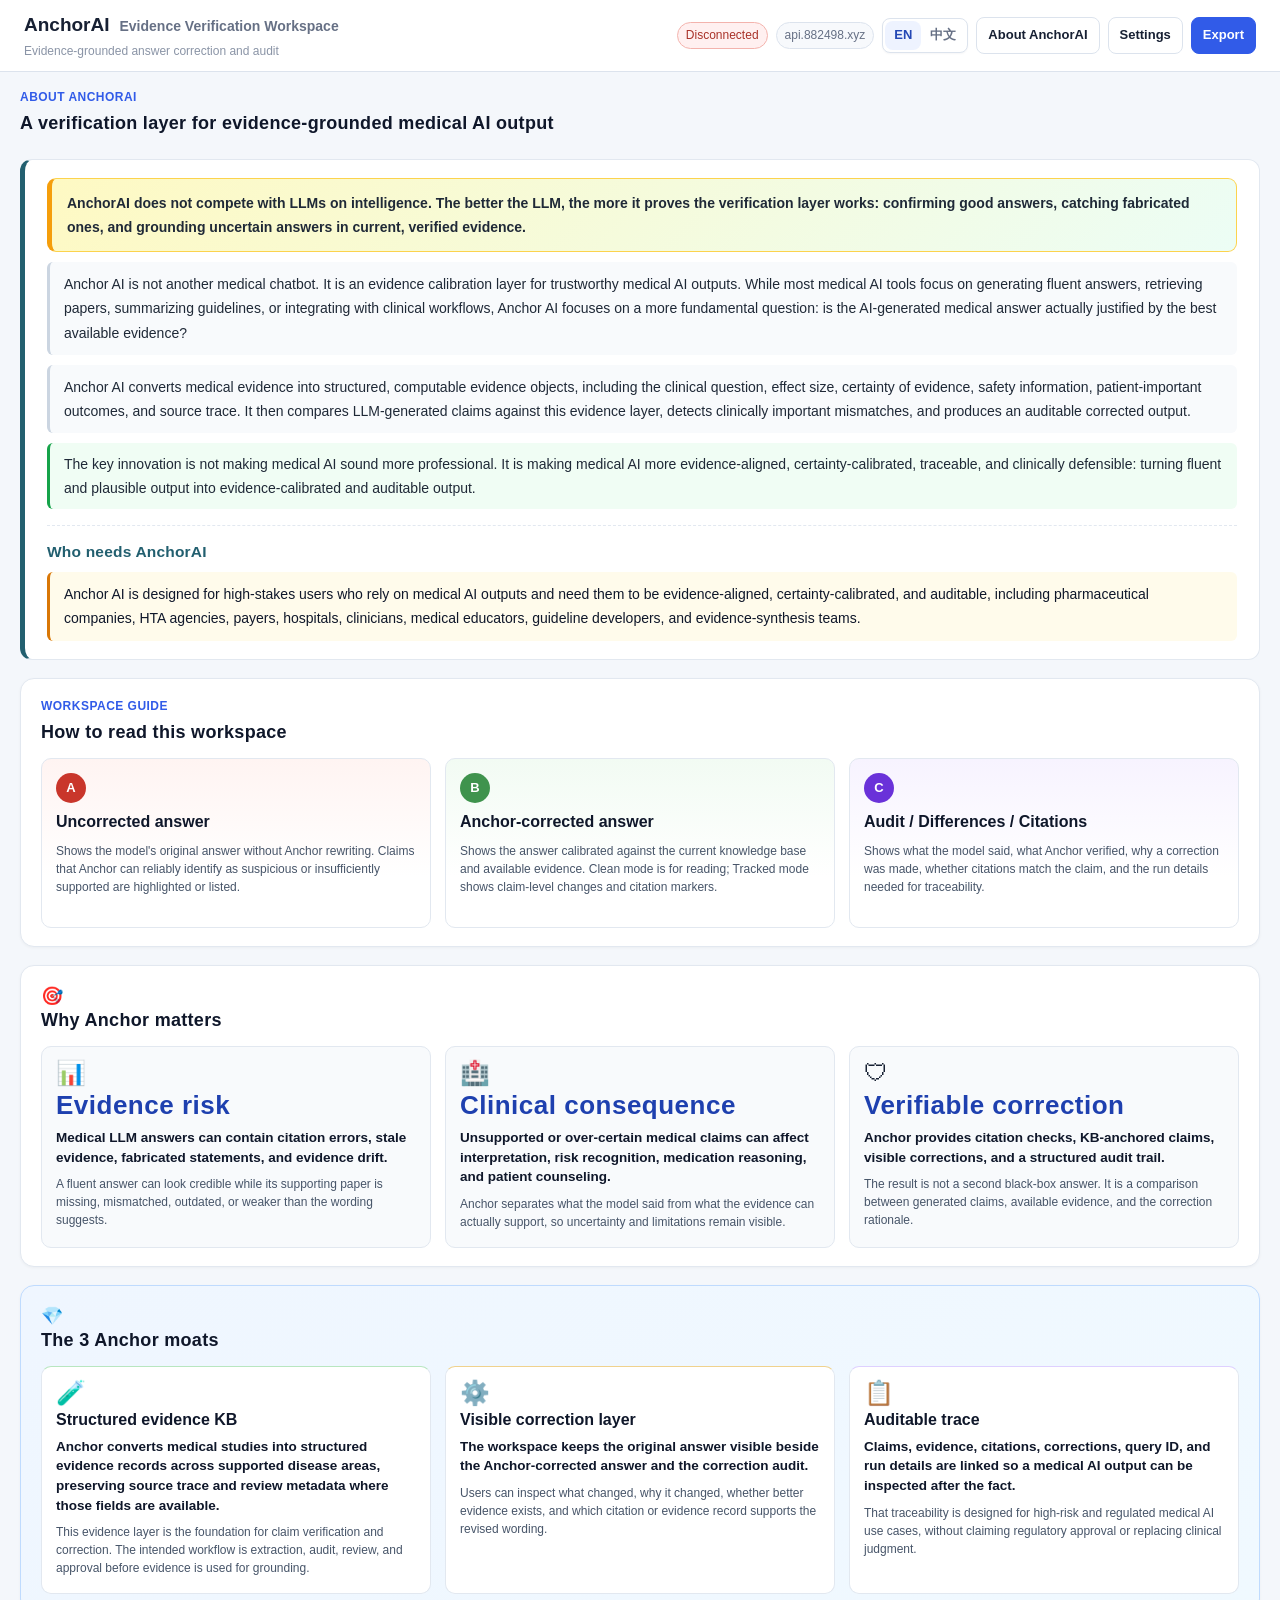
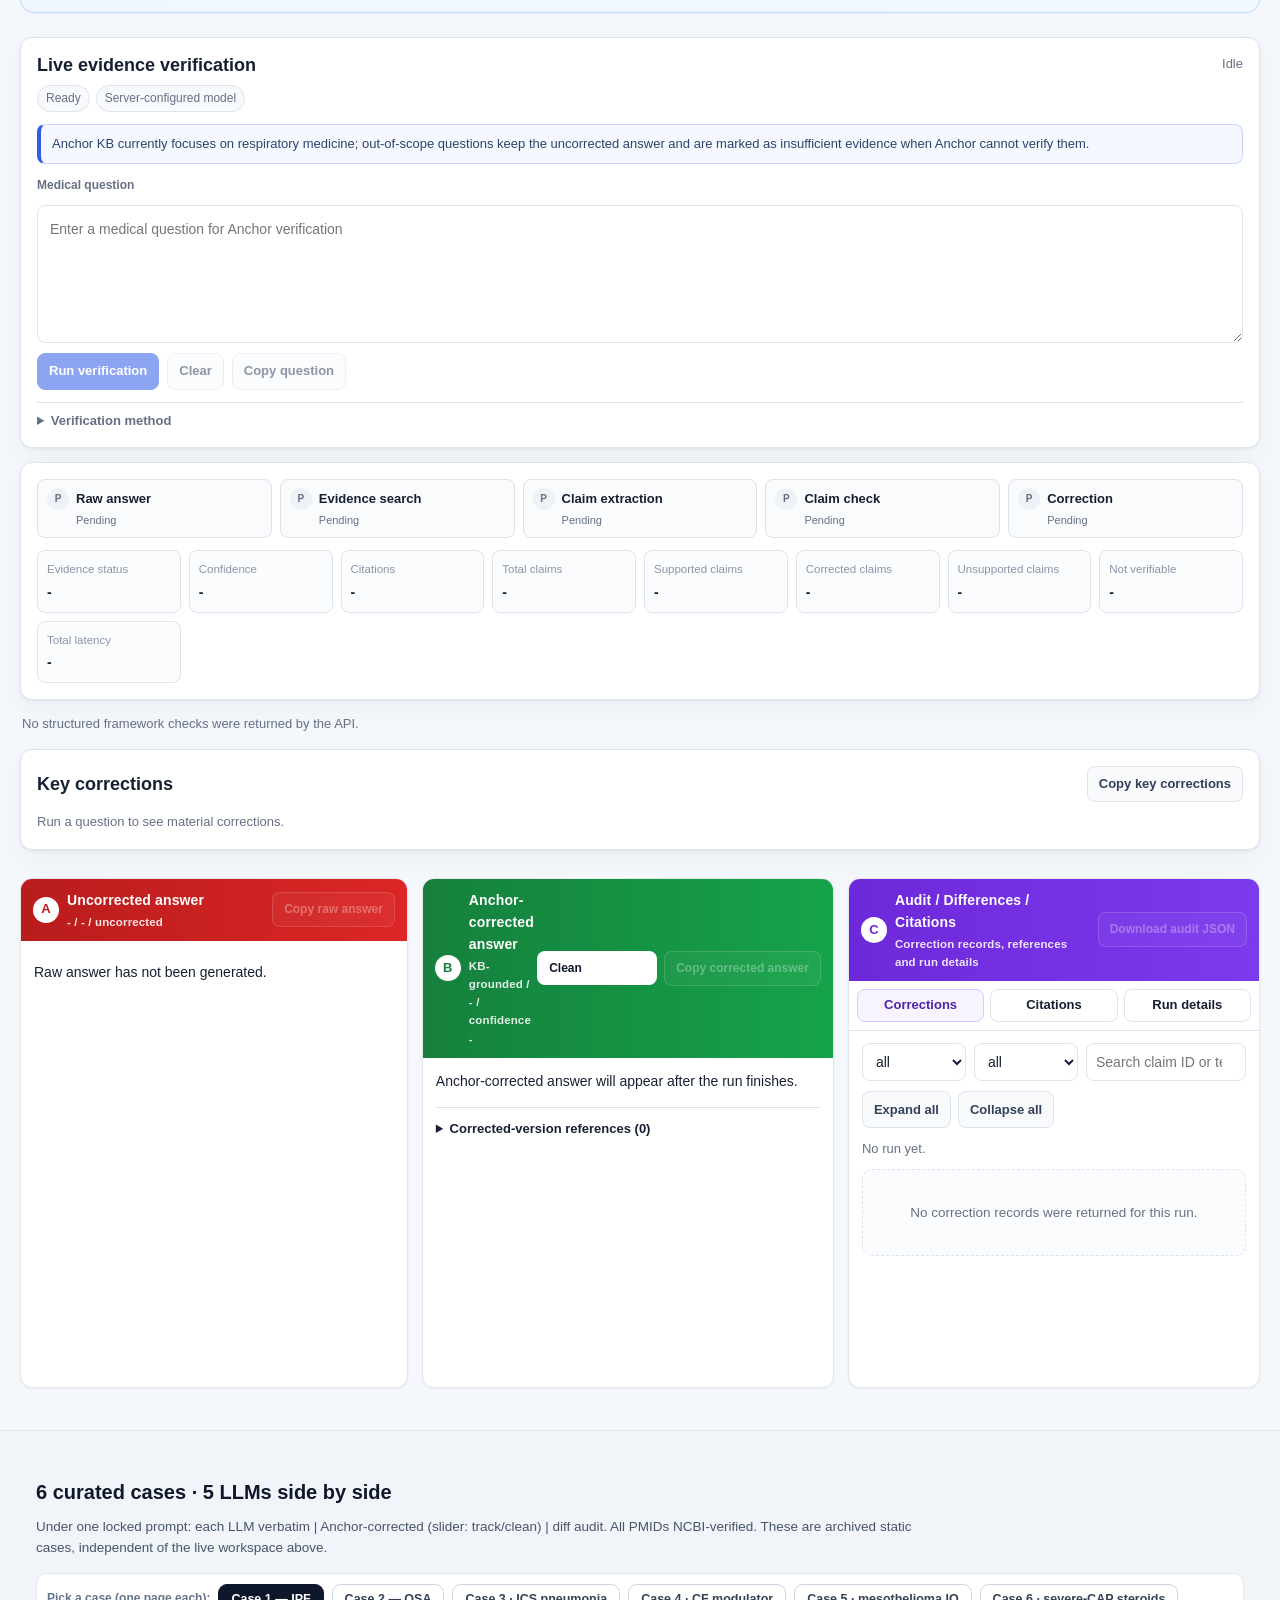
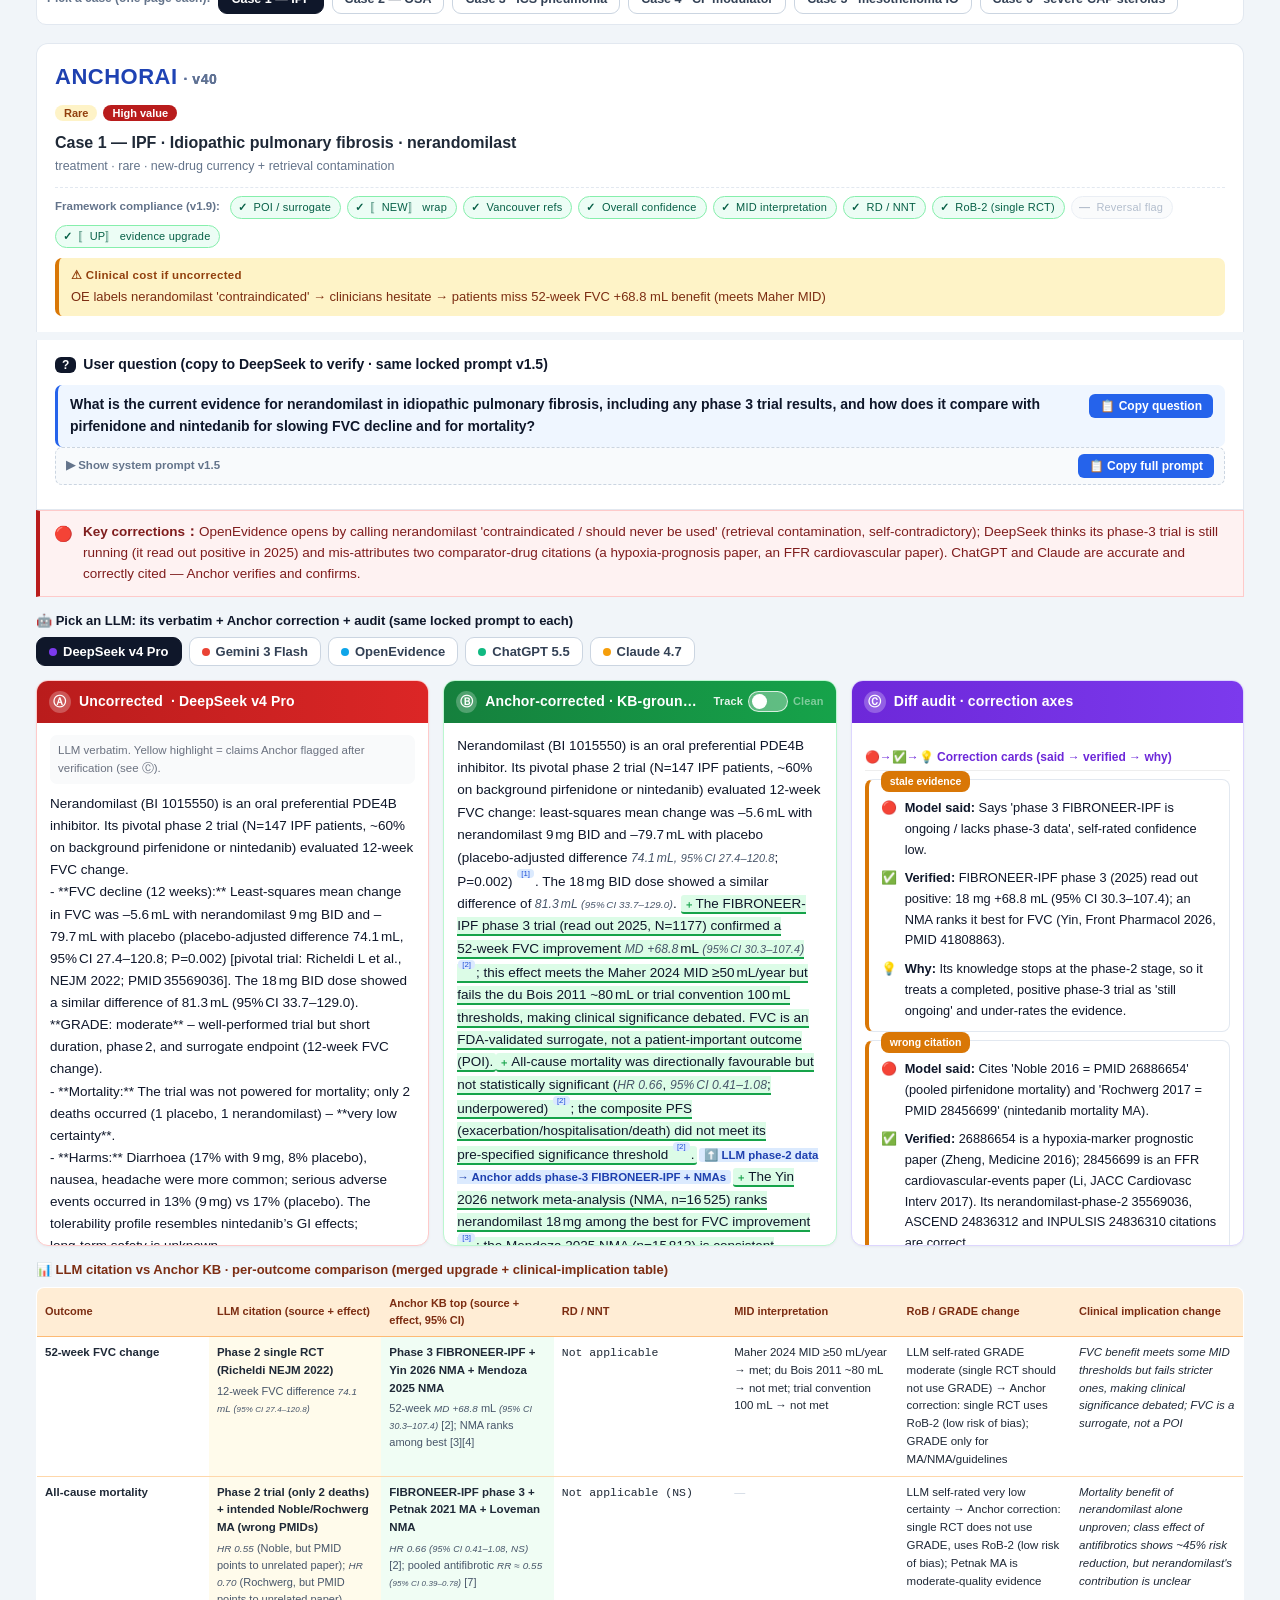
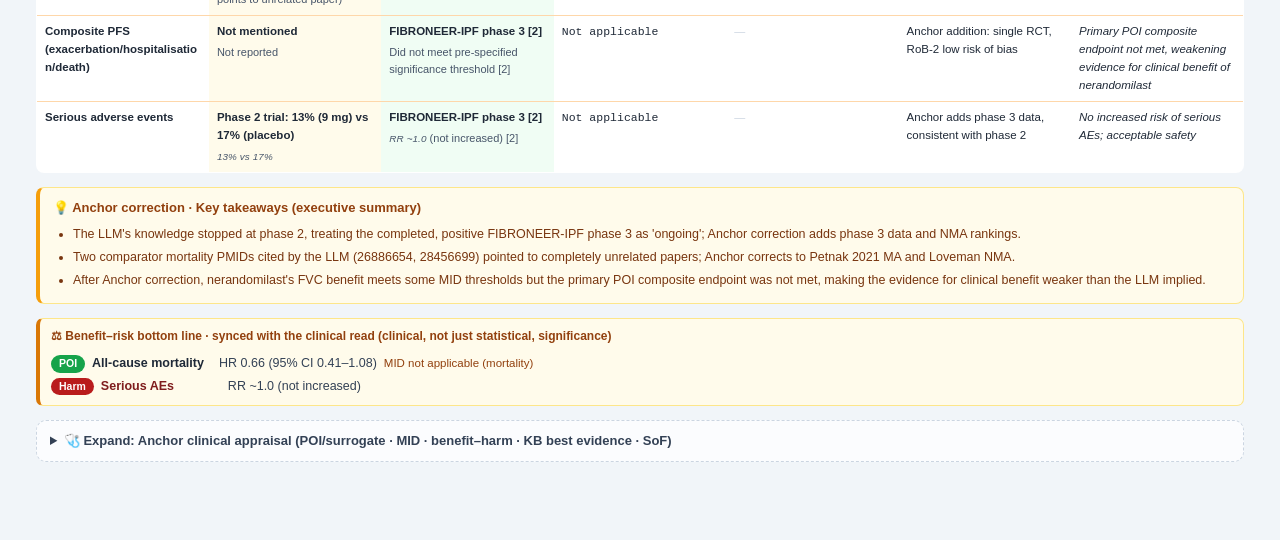
==== commit 7229670b: "fix: stop reporting not_verifiable claims as unsupported categorizeCorrection() mapped not_verifiabl" ====
--- a/index.html
+++ b/index.html
@@ -4,13 +4,13 @@
   <meta charset="UTF-8">
   <meta name="viewport" content="width=device-width, initial-scale=1">
   <title>AnchorAI | Evidence Verification Workspace</title>
-  <link rel="stylesheet" href="workspace.css?v=20260826-panels">
-  <link rel="stylesheet" href="cases.css?v=20260826-panels">
-  <script src="workspace-api.js?v=20260826-panels" defer></script>
-  <script src="workspace-adapter.js?v=20260826-panels" defer></script>
-  <script src="workspace-state.js?v=20260826-panels" defer></script>
-  <script src="workspace-export.js?v=20260826-panels" defer></script>
-  <script src="workspace-ui.js?v=20260826-panels" defer></script>
+  <link rel="stylesheet" href="workspace.css?v=20260826-status">
+  <link rel="stylesheet" href="cases.css?v=20260826-status">
+  <script src="workspace-api.js?v=20260826-status" defer></script>
+  <script src="workspace-adapter.js?v=20260826-status" defer></script>
+  <script src="workspace-state.js?v=20260826-status" defer></script>
+  <script src="workspace-export.js?v=20260826-status" defer></script>
+  <script src="workspace-ui.js?v=20260826-status" defer></script>
 </head>
 <body class="anchor-workspace-mode">
 <main id="anchor-workspace" class="aw-shell" data-run-state="idle" data-ui-language="en">
@@ -401,6 +401,6 @@
 <section class='page' id='page-CAPSTEROID'><div class='case-hd v7-hd'><h2 class='brand-h'>ANCHORAI<span class='ver'>· v40</span></h2><span class='tierb tier-common'><span class='zh-only'>常见病</span><span class='en-only'>Common</span></span><span class='valb' style='background:#B91C1C'><span class='zh-only'>高价值</span><span class='en-only'>High value</span></span><span class='trapb'>💊 <span class='zh-only'>新案 · 3 引用造假 + 处方越界</span><span class='en-only'>New · 3 fabricated cites + prescriptive overreach</span></span><div class='case-name'><span class='zh-only'>Case 6 · 重症社区获得性肺炎 · 辅助糖皮质激素</span><span class='en-only'>Case 6 · Severe community-acquired pneumonia · adjunctive steroids</span></div><div class='domain'><span class='zh-only'>疗效/安全 · 常见 · LLM 4 个引用 3 个造假,并越界开出具体处方剂量</span><span class='en-only'>efficacy/safety · common · 3 of 4 cites fabricated, and it prescribes a specific regimen</span></div></div><div class='sec v7-q'><div class='sec-h'><span class='sn'>?</span><span class='zh-only'>用户问题(可复制到 LLM 验证)</span><span class='en-only'>User question (copy to an LLM to verify)</span></div><div class='prompt-box'><div class='prompt-user'><span class='zh-only'>重症社区获得性肺炎住院成人,是否应使用辅助糖皮质激素?请给对死亡率的效应量(RR 含 95% CI)、证据支持的激素与方案、关键试验/系统评价名称与 PMID。</span><span class='en-only'>In adults hospitalized with severe community-acquired pneumonia, should adjunctive corticosteroids be used? Give the mortality effect size (RR with 95% CI), the supported corticosteroid/regimen, pivotal trial/SR names, and PMIDs.</span><button class='copy-btn copy-q-btn' onclick='copyQuestion(this);return false;'>📋 <span class='zh-only'>复制问题</span><span class='en-only'>Copy question</span></button></div></div></div><div class='sec-h v7-mtab-h'>🤖 <span class='zh-only'>选 LLM:看它的原话 + Anchor 校正 + 审计(每个 LLM 同一锁定 prompt)</span><span class='en-only'>Pick an LLM: its verbatim + Anchor correction + audit (same locked prompt to each)</span></div><div class='mtabs'><button class='mtab active' data-q='CAPSTEROID' data-m='DeepSeek v4 Pro' onclick="setModel('CAPSTEROID','DeepSeek v4 Pro')"><span class='dot' style='background:#7C3AED'></span>DeepSeek v4 Pro</button><button class='mtab' data-q='CAPSTEROID' data-m='Gemini 3 Flash' onclick="setModel('CAPSTEROID','Gemini 3 Flash')"><span class='dot' style='background:#EA4335'></span>Gemini 3 Flash</button><button class='mtab' data-q='CAPSTEROID' data-m='OpenEvidence' onclick="setModel('CAPSTEROID','OpenEvidence')"><span class='dot' style='background:#0EA5E9'></span>OpenEvidence</button><button class='mtab' data-q='CAPSTEROID' data-m='ChatGPT 5.5' onclick="setModel('CAPSTEROID','ChatGPT 5.5')"><span class='dot' style='background:#10B981'></span>ChatGPT 5.5</button><button class='mtab' data-q='CAPSTEROID' data-m='Claude 4.8' onclick="setModel('CAPSTEROID','Claude 4.8')"><span class='dot' style='background:#F59E0B'></span>Claude 4.8</button></div><div class='mwrap active' data-q='CAPSTEROID' data-m='DeepSeek v4 Pro'><div class='v7-cols'><div class='v7-col v7-col-a'><div class='v7-col-h v7-h-a'><span class='v7-badge'>Ⓐ</span><span class='zh-only'>未矫正 · DeepSeek v4 Pro 原话</span><span class='en-only'>Uncorrected · DeepSeek v4 Pro</span></div><div class='v7-col-body'><div class='v7-note'><span class='zh-only'>LLM 逐字原文。黄色高亮 = Anchor 在 Ⓒ 栏核验后标出的可疑主张。</span><span class='en-only'>LLM verbatim. Yellow highlight = claims Anchor flagged after verification (see Ⓒ).</span></div><div class='v7-body v7-ans'><span class='zh-only'><b>问:</b>成人住院重症社区获得性肺炎(CAP),是否应加用辅助糖皮质激素?给出对死亡率的效应(RR + 95% CI)、推荐的激素与方案、关键试验/系统评价名称及 PMID。<br/><br/><b>DeepSeek v4 Pro 作答(要点):</b><br/>• <b>CAPE COD 试验</b>(Dequin 等,NEJM 2023)——氢化可的松 200 mg/日持续静脉滴注 4 或 7 天后减量;重症 CAP(多数 ICU/机械通气)。28 天死亡 6.2%(25/400)vs 安慰剂 11.9%(47/395),绝对差 −5.6 个百分点(95% CI −9.6 至 −1.7,P=0.006),死亡 <b>HR 0.51(95% CI 0.31–0.82)</b>。PMID <b>36942789</b>。<br/>• <b>Confalonieri 2005</b>(Am J Respir Crit Care Med)——氢化可的松 200 mg 静推后 10 mg/h 持续 7 天;ICU 死亡 0/23 vs 7/23(30.4%),P=0.009。PMID <b>15557131</b>。<br/>• <b>Torres 2015</b>(JAMA)——甲泼尼龙 0.5 mg/kg q12h × 5 天 vs 安慰剂;30 天死亡 9.8%(6/61)vs 20.3%(12/59),OR 0.39(95% CI 0.13–1.14,无统计学意义)。PMID <mark>25665002</mark>。<br/>• <b>Siemieniuk 2015 系统评价/Meta</b>(Ann Intern Med,13 RCT)——重症 CAP 死亡 RR 0.67(95% CI 0.45–1.01)。PMID <b>26258555</b>(文中亦曾犹豫写 PMID <mark>28384789</mark>)。<br/>• <b>Dequin IPD Meta</b>(称 Intensive Care Med 2023,6 RCT)——28 天死亡 OR 0.56(95% CI 0.36–0.86),P=0.008,绝对风险降 5.3%。PMID <mark>37433960</mark>。<br/>• 文中亦推测一篇"Chest 2023 Meta"PMID <mark>37019347</mark>。<br/><br/><b>结论:</b>重症 CAP 支持加用辅助激素(尤以氢化可的松证据最充分)以降低死亡率。<b>自评信心:中–高。</b></span><span class='en-only'><b>Q:</b> In adults hospitalized with severe community-acquired pneumonia (CAP), should adjunctive corticosteroids be used? Give the mortality effect (RR + 95% CI), the steroid/regimen supported, pivotal trial/SR names and PMIDs.<br/><br/><b>DeepSeek v4 Pro answer (key claims):</b><br/>• <b>CAPE COD trial</b> (Dequin et al., NEJM 2023) — hydrocortisone 200 mg/day continuous IV for 4 or 7 days then taper; severe CAP (mostly ICU/ventilated). 28-day mortality 6.2% (25/400) vs placebo 11.9% (47/395), absolute difference −5.6 percentage points (95% CI −9.6 to −1.7, P=0.006), death <b>HR 0.51 (95% CI 0.31–0.82)</b>. PMID <b>36942789</b>.<br/>• <b>Confalonieri 2005</b> (Am J Respir Crit Care Med) — hydrocortisone 200 mg bolus then 10 mg/h × 7 days; ICU mortality 0/23 vs 7/23 (30.4%), P=0.009. PMID <b>15557131</b>.<br/>• <b>Torres 2015</b> (JAMA) — methylprednisolone 0.5 mg/kg q12h × 5 days vs placebo; 30-day mortality 9.8% (6/61) vs 20.3% (12/59), OR 0.39 (95% CI 0.13–1.14, NS). PMID <mark>25665002</mark>.<br/>• <b>Siemieniuk 2015 SR/MA</b> (Ann Intern Med, 13 RCTs) — severe-CAP mortality RR 0.67 (95% CI 0.45–1.01). PMID <b>26258555</b> (text also wavered toward PMID <mark>28384789</mark>).<br/>• <b>Dequin IPD meta-analysis</b> (claimed Intensive Care Med 2023, 6 RCTs) — 28-day mortality OR 0.56 (95% CI 0.36–0.86), P=0.008, ARR 5.3%. PMID <mark>37433960</mark>.<br/>• Text also speculated a "Chest 2023 meta-analysis" PMID <mark>37019347</mark>.<br/><br/><b>Conclusion:</b> Severe CAP supports adjunctive steroids (hydrocortisone best-evidenced) to reduce mortality. <b>Self-rated confidence: Moderate–High.</b></span></div></div></div><div class='v7-col v7-col-b'><div class='v7-col-h v7-h-b'><span class='v7-badge'>Ⓑ</span><span class='v7-h-title'><span class='zh-only'>Anchor 校正版 · KB 锚定</span><span class='en-only'>Anchor-corrected · KB-grounded</span></span><span class='v7-slide-ctl'><span class='v7-slab v7-slab-l'><span class='zh-only'>修订</span><span class='en-only'>Track</span></span><label class='v7-switch'><input type='checkbox' onchange="v7Slide(this)"><span class='v7-knob'></span></label><span class='v7-slab v7-slab-r'><span class='zh-only'>净版</span><span class='en-only'>Clean</span></span></span></div><div class='v7-col-body'><div class='v7-corr'><div class='v7-corr-view'><div class='v7-track-view'><span class='zh-only'><b>重症 CAP 辅助糖皮质激素 · Anchor KB 校正</b><br/>DeepSeek 的临床骨架基本正确——重症 CAP 加用激素可降低死亡率,氢化可的松证据最充分。但其引用列表混入多个<b>张冠李戴</b>的 PMID:真实论文与肺炎激素毫无关系。逐一核验如下。<b>① 正确引用先确认。</b>CAPE COD 主试验 PMID 36942789(Dequin,NEJM 2023)、Confalonieri 2005 PMID 15557131、Siemieniuk 2015 系统评价 PMID 26258555 —— NCBI esummary 均核验为真且切题,保留。CAPE COD 的 28 天死亡 6.2% vs 11.9%、HR 0.51(0.31–0.82)复述准确。<span class='ed' title="PMID 25665002 实为运动医学论文《Modeling Intermittent Running from a Single-visit Field Test》(Int J Sports Med 2015),与肺炎无关。"><span class='ed-del'>Torres 2015 甲泼尼龙试验,PMID 25665002</span><span class='ed-ins' style='color:#b91c1c'>Torres 2015 试验真实 PMID 为 25688779(JAMA 2015)</span><sup class='ed-tag' style='background:#b91c1c'>引用造假</sup></span><span class='ed' title="PMID 37433960 实为 Nature Rev Microbiology 短讯《A small coat for satellites》;OR 0.56 缺可信来源,Anchor 改挂已核实的 2025 NMA。"><span class='ed-del'>Dequin IPD Meta(Intensive Care Med 2023),PMID 37433960,28天死亡 OR 0.56(0.36–0.86)</span><span class='ed-ins' style='color:#b91c1c'>删除——此 PMID 及所述 IPD Meta 无法核实;改用真实 2025 网络 Meta(BMC Pulm Med,PMID 40307783):氢化可的松降死亡 RR 0.35(95% CI 0.14–0.64)</span><sup class='ed-tag' style='background:#b91c1c'>引用造假</sup></span><span class='ed' title="PMID 28384789 实为《Characterization of carrier erythrocytes for biosensing applications》(J Biomed Opt 2017),与课题无关。"><span class='ed-del'>Siemieniuk 系统评价备选 PMID 28384789</span><span class='ed-ins' style='color:#b91c1c'>删除——Siemieniuk 2015 唯一正确 PMID 是 26258555</span><sup class='ed-tag' style='background:#b91c1c'>引用造假</sup></span><span class='ed' title="PMID 37019347 实为双语认知控制 fMRI 研究(NeuroImage 2023),纯属臆测拼凑。"><span class='ed-del'>推测的 Chest 2023 Meta,PMID 37019347</span><span class='ed-ins' style='color:#b91c1c'>删除——该 Meta 及 PMID 均无依据</span><sup class='ed-tag' style='background:#b91c1c'>引用造假</sup></span><b>② 证据落点(KB 锚定)。</b>重症 CAP:CAPE COD(PMID 36942789)28 天死亡 6.2% vs 11.9%、HR 0.51(0.31–0.82);2025 网络 Meta(PMID 40307783)示氢化可的松降死亡 RR 0.35(95% CI 0.14–0.64);Torres 2015(PMID 25688779)为治疗失败而非死亡终点的支持性 RCT。获益—风险:激素降死亡,代价为高血糖等可控不良反应。<b>证据缺口:</b>最佳激素种类、剂量与疗程仍未头对头确定;非重症 CAP 获益不明确。Anchor 仅呈现证据,<b>不开具具体剂量/给药途径/疗程</b>。</span><span class='en-only'><b>Adjunctive corticosteroids in severe CAP · Anchor KB correction</b><br/>DeepSeek's clinical skeleton is broadly right — adding steroids in severe CAP lowers mortality, with hydrocortisone best-evidenced. But its reference list is salted with mismatched PMIDs whose real papers have nothing to do with pneumonia steroids. Verified below.<b>① Confirm the correct cites first.</b> CAPE COD pivotal trial PMID 36942789 (Dequin, NEJM 2023), Confalonieri 2005 PMID 15557131, and Siemieniuk 2015 SR PMID 26258555 — all NCBI-verified as real and on-topic; retained. CAPE COD's 28-day mortality 6.2% vs 11.9% and HR 0.51 (0.31–0.82) are reproduced accurately.<span class='ed' title="PMID 25665002 is actually a sports-medicine paper &#x27;Modeling Intermittent Running from a Single-visit Field Test&#x27; (Int J Sports Med 2015), unrelated to pneumonia."><span class='ed-del'>Torres 2015 methylprednisolone trial, PMID 25665002</span><span class='ed-ins' style='color:#b91c1c'>the real PMID for the Torres 2015 trial is 25688779 (JAMA 2015)</span><sup class='ed-tag' style='background:#b91c1c'>FABRICATED</sup></span><span class='ed' title="PMID 37433960 is actually a Nature Rev Microbiology news item &#x27;A small coat for satellites&#x27;; the OR 0.56 lacks a verifiable source, so Anchor regrounds on the verified 2025 NMA."><span class='ed-del'>Dequin IPD meta-analysis (Intensive Care Med 2023), PMID 37433960, 28-day mortality OR 0.56 (0.36–0.86)</span><span class='ed-ins' style='color:#b91c1c'>deleted — this PMID and the cited IPD-MA cannot be verified; substitute the real 2025 network meta-analysis (BMC Pulm Med, PMID 40307783): hydrocortisone reduces mortality RR 0.35 (95% CI 0.14–0.64)</span><sup class='ed-tag' style='background:#b91c1c'>FABRICATED</sup></span><span class='ed' title="PMID 28384789 is actually &#x27;Characterization of carrier erythrocytes for biosensing applications&#x27; (J Biomed Opt 2017), off-topic."><span class='ed-del'>alternate PMID 28384789 floated for the Siemieniuk SR</span><span class='ed-ins' style='color:#b91c1c'>deleted — the only correct PMID for Siemieniuk 2015 is 26258555</span><sup class='ed-tag' style='background:#b91c1c'>FABRICATED</sup></span><span class='ed' title="PMID 37019347 is actually a bilingual cognitive-control fMRI study (NeuroImage 2023) — pure speculation."><span class='ed-del'>speculated Chest 2023 meta-analysis, PMID 37019347</span><span class='ed-ins' style='color:#b91c1c'>deleted — neither the meta-analysis nor the PMID has any basis</span><sup class='ed-tag' style='background:#b91c1c'>FABRICATED</sup></span><b>② Where the evidence lands (KB-anchored).</b> Severe CAP: CAPE COD (PMID 36942789) 28-day mortality 6.2% vs 11.9%, HR 0.51 (0.31–0.82); the 2025 network meta-analysis (PMID 40307783) shows hydrocortisone reduces mortality RR 0.35 (95% CI 0.14–0.64); Torres 2015 (PMID 25688779) is a supporting RCT on treatment failure, not mortality. Benefit–risk: steroids lower mortality at the cost of manageable harms such as hyperglycemia. <b>Evidence gap:</b> the optimal steroid, dose and duration remain undefined head-to-head; benefit in non-severe CAP is unclear. Anchor presents the evidence but <b>does not prescribe a dose, route or duration.</b></span></div><div class='v7-clean-view'><span class='zh-only'><b>重症社区获得性肺炎(CAP)· 辅助糖皮质激素</b><br/>在成人重症 CAP 中,辅助糖皮质激素可降低死亡率。关键证据:<br/>• <b>CAPE COD 试验</b>(Dequin,NEJM 2023,PMID 36942789):氢化可的松组 28 天死亡 6.2%(25/400)vs 安慰剂 11.9%(47/395),绝对差 −5.6 个百分点(95% CI −9.6 至 −1.7),死亡 HR 0.51(95% CI 0.31–0.82)。<br/>• <b>2025 网络 Meta</b>(BMC Pulm Med,PMID 40307783):氢化可的松降死亡 RR 0.35(95% CI 0.14–0.64),为重症 CAP 中证据最强的激素。<br/>• <b>Torres 2015</b>(JAMA,PMID 25688779):高炎症反应重症 CAP 的支持性 RCT(主终点为治疗失败)。<br/><b>获益—风险:</b>激素降低死亡风险,代价是高血糖等通常可控的不良反应。<br/><b>证据缺口:</b>最佳激素种类/剂量/疗程尚无充分头对头比较;非重症 CAP 获益不确定。<br/><b>注:</b>Anchor 呈现已核实证据,不开具具体剂量、给药途径或疗程。</span><span class='en-only'><b>Severe community-acquired pneumonia (CAP) · adjunctive corticosteroids</b><br/>In adults with severe CAP, adjunctive corticosteroids reduce mortality. Key evidence:<br/>• <b>CAPE COD trial</b> (Dequin, NEJM 2023, PMID 36942789): 28-day mortality 6.2% (25/400) on hydrocortisone vs 11.9% (47/395) on placebo, absolute difference −5.6 percentage points (95% CI −9.6 to −1.7), death HR 0.51 (95% CI 0.31–0.82).<br/>• <b>2025 network meta-analysis</b> (BMC Pulm Med, PMID 40307783): hydrocortisone reduces mortality RR 0.35 (95% CI 0.14–0.64) — the best-evidenced steroid in severe CAP.<br/>• <b>Torres 2015</b> (JAMA, PMID 25688779): supporting RCT in severe CAP with high inflammatory response (primary endpoint treatment failure).<br/><b>Benefit–risk:</b> steroids lower mortality risk at the cost of usually-manageable harms such as hyperglycemia.<br/><b>Evidence gap:</b> the optimal steroid / dose / duration lack adequate head-to-head comparison; benefit in non-severe CAP is uncertain.<br/><b>Note:</b> Anchor presents verified evidence and does not prescribe a specific dose, route or duration.</span></div></div><details class='refs-block anchor-refs refs-collapse'><summary class='refs-h'>📚 <span class='zh-only'>校正版引用(3 条 · 点击展开)</span><span class='en-only'>Corrected-version references (3 · click)</span></summary><ol class='reflist'><li id='CAPSTEROID-deepseek-ref-1'><span class='ref-num'>[1]</span> <span class='zh-only'>Dequin PF 等。重症社区获得性肺炎中的氢化可的松(CAPE COD)。N Engl J Med. 2023;388(21):1931-1941。28 天死亡 6.2% vs 11.9%,HR 0.51(95% CI 0.31–0.82)。</span><span class='en-only'>Dequin PF, et al. Hydrocortisone in Severe Community-Acquired Pneumonia (CAPE COD). N Engl J Med. 2023;388(21):1931-1941. 28-day mortality 6.2% vs 11.9%, HR 0.51 (95% CI 0.31–0.82).</span> · <a href='https://pubmed.ncbi.nlm.nih.gov/36942789/' target='_blank'>PMID 36942789</a> · <span class='ref-tier'><span class='zh-only'>随机对照试验(关键)</span><span class='en-only'>Randomized controlled trial (pivotal)</span></span></li><li id='CAPSTEROID-deepseek-ref-2'><span class='ref-num'>[2]</span> <span class='zh-only'>Zhu L 等。重症社区获得性肺炎中不同糖皮质激素的比较效应:网络 Meta 分析。BMC Pulm Med. 2025。氢化可的松降死亡 RR 0.35(95% CI 0.14–0.64)。</span><span class='en-only'>Zhu L, et al. Comparative effect of different corticosteroids in severe community-acquired pneumonia: a network meta-analysis. BMC Pulm Med. 2025. Hydrocortisone reduces mortality RR 0.35 (95% CI 0.14–0.64).</span> · <a href='https://pubmed.ncbi.nlm.nih.gov/40307783/' target='_blank'>PMID 40307783</a> · <span class='ref-tier'><span class='zh-only'>网络 Meta 分析</span><span class='en-only'>Network meta-analysis</span></span></li><li id='CAPSTEROID-deepseek-ref-3'><span class='ref-num'>[3]</span> <span class='zh-only'>Torres A 等。糖皮质激素对高炎症反应重症社区获得性肺炎住院患者治疗失败的影响:随机临床试验。JAMA. 2015;313(7):677-686。</span><span class='en-only'>Torres A, et al. Effect of corticosteroids on treatment failure among hospitalized patients with severe community-acquired pneumonia and high inflammatory response: a randomized clinical trial. JAMA. 2015;313(7):677-686.</span> · <a href='https://pubmed.ncbi.nlm.nih.gov/25688779/' target='_blank'>PMID 25688779</a> · <span class='ref-tier'><span class='zh-only'>随机对照试验(支持性)</span><span class='en-only'>Randomized controlled trial (supporting)</span></span></li></ol></details></div></div></div><div class='v7-col v7-col-c'><div class='v7-col-h v7-h-c'><span class='v7-badge'>Ⓒ</span><span class='zh-only'>对比审计 · 矫正轴</span><span class='en-only'>Diff audit · correction axes</span></div><div class='v7-col-body'><div class='v7-sub-h v7-sub-audit'>🔴→✅→💡 <span class='zh-only'>校正卡(模型说 → 核验真相 → 为什么)</span><span class='en-only'>Correction cards (said → verified → why)</span></div><div class='card' style='border-left-color:#B91C1C'><div class='c-tag' style='background:#B91C1C'><span class='zh-only'>引用造假</span><span class='en-only'>FABRICATED</span></div><div class='c-row'><span class='c-ico c-red'>🔴</span><div><b><span class='zh-only'>模型说：</span><span class='en-only'>Model said: </span></b><span class='zh-only'>将 Torres 2015 甲泼尼龙试验标为 PMID 25665002</span><span class='en-only'>Cited the Torres 2015 methylprednisolone trial as PMID 25665002</span></div></div><div class='c-row'><span class='c-ico c-grn'>✅</span><div><b><span class='zh-only'>核验真相：</span><span class='en-only'>Verified: </span></b><span class='zh-only'>PMID 25665002 实为运动医学论文《Modeling Intermittent Running from a Single-visit Field Test》(Int J Sports Med 2015)。Torres 试验真实 PMID 为 25688779(JAMA 2015,治疗失败终点)。</span><span class='en-only'>PMID 25665002 is actually &#x27;Modeling Intermittent Running from a Single-visit Field Test&#x27; (Int J Sports Med 2015). The real Torres trial PMID is 25688779 (JAMA 2015, treatment-failure endpoint).</span></div></div><div class='c-row'><span class='c-ico c-amb'>💡</span><div><b><span class='zh-only'>为什么：</span><span class='en-only'>Why: </span></b><span class='zh-only'>正确的临床记忆挂错了 PMID——指向一篇完全无关的跑步生理学论文。</span><span class='en-only'>A correct clinical recollection was pinned to the wrong PMID — pointing to an unrelated running-physiology paper.</span></div></div></div><div class='card' style='border-left-color:#B91C1C'><div class='c-tag' style='background:#B91C1C'><span class='zh-only'>引用造假</span><span class='en-only'>FABRICATED</span></div><div class='c-row'><span class='c-ico c-red'>🔴</span><div><b><span class='zh-only'>模型说：</span><span class='en-only'>Model said: </span></b><span class='zh-only'>引 Dequin IPD Meta(Intensive Care Med 2023)PMID 37433960,28天死亡 OR 0.56(0.36–0.86)</span><span class='en-only'>Cited a Dequin IPD meta-analysis (Intensive Care Med 2023) PMID 37433960, 28-day mortality OR 0.56 (0.36–0.86)</span></div></div><div class='c-row'><span class='c-ico c-grn'>✅</span><div><b><span class='zh-only'>核验真相：</span><span class='en-only'>Verified: </span></b><span class='zh-only'>PMID 37433960 实为 Nature Rev Microbiology 短讯《A small coat for satellites》。该 IPD Meta 与 OR 0.56 无可核实来源;Anchor 改挂真实 2025 NMA(PMID 40307783,RR 0.35[0.14–0.64])。</span><span class='en-only'>PMID 37433960 is actually a Nature Rev Microbiology news item &#x27;A small coat for satellites&#x27;. The IPD-MA and OR 0.56 have no verifiable source; Anchor regrounds on the real 2025 NMA (PMID 40307783, RR 0.35 [0.14–0.64]).</span></div></div><div class='c-row'><span class='c-ico c-amb'>💡</span><div><b><span class='zh-only'>为什么：</span><span class='en-only'>Why: </span></b><span class='zh-only'>一个看似精确的合并效应量被嫁接到一篇微生物学短讯上,凭空制造权威。</span><span class='en-only'>A precise-looking pooled effect was grafted onto a microbiology news brief, fabricating authority.</span></div></div></div><div class='card' style='border-left-color:#B91C1C'><div class='c-tag' style='background:#B91C1C'><span class='zh-only'>引用造假</span><span class='en-only'>FABRICATED</span></div><div class='c-row'><span class='c-ico c-red'>🔴</span><div><b><span class='zh-only'>模型说：</span><span class='en-only'>Model said: </span></b><span class='zh-only'>为 Siemieniuk 系统评价备选 PMID 28384789;为臆测的 Chest 2023 Meta 给 PMID 37019347</span><span class='en-only'>Floated PMID 28384789 for the Siemieniuk SR; gave PMID 37019347 for a speculated Chest 2023 meta-analysis</span></div></div><div class='c-row'><span class='c-ico c-grn'>✅</span><div><b><span class='zh-only'>核验真相：</span><span class='en-only'>Verified: </span></b><span class='zh-only'>28384789 实为红细胞生物传感器论文(J Biomed Opt 2017);37019347 实为双语认知控制 fMRI 研究(NeuroImage 2023)。Siemieniuk 2015 唯一正确 PMID 是 26258555。</span><span class='en-only'>28384789 is actually an erythrocyte biosensing paper (J Biomed Opt 2017); 37019347 is a bilingual cognitive-control fMRI study (NeuroImage 2023). The only correct Siemieniuk 2015 PMID is 26258555.</span></div></div><div class='c-row'><span class='c-ico c-amb'>💡</span><div><b><span class='zh-only'>为什么：</span><span class='en-only'>Why: </span></b><span class='zh-only'>模型在不确定时直接编造 PMID,两个均指向毫不相干的领域。</span><span class='en-only'>When uncertain, the model simply invented PMIDs — both landing in entirely unrelated fields.</span></div></div></div><div class='card' style='border-left-color:#6B7280'><div class='c-tag' style='background:#6B7280'><span class='zh-only'>引用正确</span><span class='en-only'>CONFIRMED</span></div><div class='c-row'><span class='c-ico c-red'>🔴</span><div><b><span class='zh-only'>模型说：</span><span class='en-only'>Model said: </span></b><span class='zh-only'>CAPE COD PMID 36942789、Confalonieri PMID 15557131、Siemieniuk PMID 26258555</span><span class='en-only'>CAPE COD PMID 36942789, Confalonieri PMID 15557131, Siemieniuk PMID 26258555</span></div></div><div class='c-row'><span class='c-ico c-grn'>✅</span><div><b><span class='zh-only'>核验真相：</span><span class='en-only'>Verified: </span></b><span class='zh-only'>三者经 NCBI esummary 核验均为真且切题;CAPE COD 的 28 天死亡 6.2% vs 11.9%、HR 0.51(0.31–0.82)复述准确。</span><span class='en-only'>All three NCBI-verified as real and on-topic; CAPE COD&#x27;s 28-day mortality 6.2% vs 11.9% and HR 0.51 (0.31–0.82) are reproduced accurately.</span></div></div><div class='c-row'><span class='c-ico c-amb'>💡</span><div><b><span class='zh-only'>为什么：</span><span class='en-only'>Why: </span></b><span class='zh-only'>模型确实掌握真实里程碑试验——问题只在它无法可靠区分真假 PMID。</span><span class='en-only'>The model does know the real landmark trials — the problem is it cannot reliably tell real PMIDs from fabricated ones.</span></div></div></div><div class='v7-sub-h v7-sub-audit'>🔎 <span class='zh-only'>引用核验 · 逐条对照 PubMed</span><span class='en-only'>Citation check vs PubMed</span></div><table class='ctab'><tbody><tr><td class='ct-cit'><span class='zh-only'>LLM 引用:CAPE COD 试验</span><span class='en-only'>LLM cite: CAPE COD trial</span></td><td><a href='https://pubmed.ncbi.nlm.nih.gov/36942789/' target='_blank'>PMID 36942789</a></td><td><span class='vpill' style='background:#16a34a'><span class='zh-only'>已核实 · NEJM 2023 氢化可的松重症 CAP</span><span class='en-only'>Verified · NEJM 2023 hydrocortisone severe CAP</span></span></td></tr><tr><td class='ct-cit'><span class='zh-only'>LLM 引用:Confalonieri 2005</span><span class='en-only'>LLM cite: Confalonieri 2005</span></td><td><a href='https://pubmed.ncbi.nlm.nih.gov/15557131/' target='_blank'>PMID 15557131</a></td><td><span class='vpill' style='background:#16a34a'><span class='zh-only'>已核实 · AJRCCM 2005 氢化可的松重症 CAP</span><span class='en-only'>Verified · AJRCCM 2005 hydrocortisone severe CAP</span></span></td></tr><tr><td class='ct-cit'><span class='zh-only'>LLM 引用:Siemieniuk 系统评价</span><span class='en-only'>LLM cite: Siemieniuk SR/MA</span></td><td><a href='https://pubmed.ncbi.nlm.nih.gov/26258555/' target='_blank'>PMID 26258555</a></td><td><span class='vpill' style='background:#16a34a'><span class='zh-only'>已核实 · Ann Intern Med 2015 激素治疗 CAP Meta</span><span class='en-only'>Verified · Ann Intern Med 2015 steroid CAP meta-analysis</span></span></td></tr><tr><td class='ct-cit'><span class='zh-only'>LLM 引用:Torres 2015 试验</span><span class='en-only'>LLM cite: Torres 2015 trial</span></td><td><a href='https://pubmed.ncbi.nlm.nih.gov/25665002/' target='_blank'>PMID 25665002</a></td><td><span class='vpill' style='background:#b91c1c'><span class='zh-only'>造假 · 实为跑步生理学论文(Int J Sports Med 2015)</span><span class='en-only'>Fabricated · actually a running-physiology paper (Int J Sports Med 2015)</span></span></td></tr><tr><td class='ct-cit'><span class='zh-only'>LLM 引用:Dequin IPD Meta</span><span class='en-only'>LLM cite: Dequin IPD meta-analysis</span></td><td><a href='https://pubmed.ncbi.nlm.nih.gov/37433960/' target='_blank'>PMID 37433960</a></td><td><span class='vpill' style='background:#b91c1c'><span class='zh-only'>造假 · 实为 Nat Rev Microbiol 短讯《A small coat for satellites》</span><span class='en-only'>Fabricated · actually a Nat Rev Microbiol news item &#x27;A small coat for satellites&#x27;</span></span></td></tr><tr><td class='ct-cit'><span class='zh-only'>LLM 引用:Siemieniuk 备选 PMID</span><span class='en-only'>LLM cite: alternate Siemieniuk PMID</span></td><td><a href='https://pubmed.ncbi.nlm.nih.gov/28384789/' target='_blank'>PMID 28384789</a></td><td><span class='vpill' style='background:#b91c1c'><span class='zh-only'>造假 · 实为红细胞生物传感器论文(J Biomed Opt 2017)</span><span class='en-only'>Fabricated · actually an erythrocyte biosensing paper (J Biomed Opt 2017)</span></span></td></tr><tr><td class='ct-cit'><span class='zh-only'>LLM 引用:推测 Chest 2023 Meta</span><span class='en-only'>LLM cite: speculated Chest 2023 MA</span></td><td><a href='https://pubmed.ncbi.nlm.nih.gov/37019347/' target='_blank'>PMID 37019347</a></td><td><span class='vpill' style='background:#b91c1c'><span class='zh-only'>造假 · 实为双语认知控制 fMRI(NeuroImage 2023)</span><span class='en-only'>Fabricated · actually a bilingual cognitive-control fMRI study (NeuroImage 2023)</span></span></td></tr><tr><td class='ct-cit'><span class='zh-only'>Anchor 锚定:Torres 真实 PMID</span><span class='en-only'>Anchor grounding: real Torres PMID</span></td><td><a href='https://pubmed.ncbi.nlm.nih.gov/25688779/' target='_blank'>PMID 25688779</a></td><td><span class='vpill' style='background:#16a34a'><span class='zh-only'>已核实 · JAMA 2015 重症 CAP 高炎症反应 RCT</span><span class='en-only'>Verified · JAMA 2015 severe-CAP high-inflammatory-response RCT</span></span></td></tr><tr><td class='ct-cit'><span class='zh-only'>Anchor 锚定:2025 网络 Meta</span><span class='en-only'>Anchor grounding: 2025 NMA</span></td><td><a href='https://pubmed.ncbi.nlm.nih.gov/40307783/' target='_blank'>PMID 40307783</a></td><td><span class='vpill' style='background:#16a34a'><span class='zh-only'>已核实 · BMC Pulm Med 2025 氢化可的松降死亡 RR 0.35</span><span class='en-only'>Verified · BMC Pulm Med 2025 hydrocortisone mortality RR 0.35</span></span></td></tr></tbody></table></div></div></div></div><div class='mwrap' data-q='CAPSTEROID' data-m='Gemini 3 Flash'><div class='v7-cols'><div class='v7-col v7-col-a'><div class='v7-col-h v7-h-a'><span class='v7-badge'>Ⓐ</span><span class='zh-only'>未矫正 · Gemini 3 Flash 原话</span><span class='en-only'>Uncorrected · Gemini 3 Flash</span></div><div class='v7-col-body'><div class='v7-note'><span class='zh-only'>LLM 逐字原文。黄色高亮 = Anchor 在 Ⓒ 栏核验后标出的可疑主张。</span><span class='en-only'>LLM verbatim. Yellow highlight = claims Anchor flagged after verification (see Ⓒ).</span></div><div class='v7-body v7-ans'><span class='zh-only'>近期高质量证据支持在重症社区获得性肺炎(sCAP)住院成人中使用辅助糖皮质激素以降低死亡率 [1,2]。<br/><br/><b>死亡率</b>:CAPE COD RCT(2023)示早期氢化可的松显著降低 28 天死亡(6.2% vs 11.9%;RR <b>0.52, 95% CI 0.33–0.82</b>)[1];Pitre 等 2023 Meta 分析 sCAP 死亡 RR 0.62(0.45–0.85)[2];MEDUSA(甲泼尼龙)降治疗失败但死亡未达显著 [3]。<br/><br/><b>推荐方案</b>:<mark>氢化可的松 200 mg/日,持续静脉输注(或每 6 小时 50 mg),疗程 4–8 天</mark> [1]。<br/><br/><b>参考文献</b>:<mark>[1] Dequin PF, et al. Hydrocortisone in Severe CAP. N Engl J Med. 2023;388:1931-1941. PMID: 36942646.</mark> <mark>[2] Pitre T, et al. Corticosteroids in CAP: NMA. Ann Intern Med. 2023;176:1084-1094. PMID: 37276134.</mark> [3] Torres A, et al. JAMA. 2015;313:677-686. PMID: 25688779. <mark>[4] Siemieniuk RA, et al. Ann Intern Med. 2015;163:519-528. PMID: 26258528.</mark><br/><b>自评信心:High。</b></span><span class='en-only'>Recent high-quality evidence supports adjunctive corticosteroids in adults hospitalized with severe CAP (sCAP) to reduce mortality [1,2].<br/><br/><b>Mortality</b>: the CAPE COD RCT (2023) showed early hydrocortisone significantly cut 28-day mortality (6.2% vs 11.9%; RR <b>0.52, 95% CI 0.33–0.82</b>) [1]; Pitre et al. 2023 meta-analysis sCAP mortality RR 0.62 (0.45–0.85) [2]; MEDUSA (methylprednisolone) cut treatment failure but mortality was NS [3].<br/><br/><b>Recommended regimen</b>: <mark>hydrocortisone 200 mg/day, continuous IV infusion (or 50 mg every 6 h), for 4–8 days</mark> [1].<br/><br/><b>References</b>: <mark>[1] Dequin PF, et al. Hydrocortisone in Severe CAP. N Engl J Med. 2023;388:1931-1941. PMID: 36942646.</mark> <mark>[2] Pitre T, et al. Corticosteroids in CAP: NMA. Ann Intern Med. 2023;176:1084-1094. PMID: 37276134.</mark> [3] Torres A, et al. JAMA. 2015;313:677-686. PMID: 25688779. <mark>[4] Siemieniuk RA, et al. Ann Intern Med. 2015;163:519-528. PMID: 26258528.</mark><br/><b>Confidence self-rating: High.</b></span></div></div></div><div class='v7-col v7-col-b'><div class='v7-col-h v7-h-b'><span class='v7-badge'>Ⓑ</span><span class='v7-h-title'><span class='zh-only'>Anchor 校正版 · KB 锚定</span><span class='en-only'>Anchor-corrected · KB-grounded</span></span><span class='v7-slide-ctl'><span class='v7-slab v7-slab-l'><span class='zh-only'>修订</span><span class='en-only'>Track</span></span><label class='v7-switch'><input type='checkbox' onchange="v7Slide(this)"><span class='v7-knob'></span></label><span class='v7-slab v7-slab-r'><span class='zh-only'>净版</span><span class='en-only'>Clean</span></span></span></div><div class='v7-col-body'><div class='v7-corr'><div class='v7-corr-view'><div class='v7-track-view'><span class='zh-only'>重症 CAP 用辅助糖皮质激素降死亡的结论正确(CAPE COD 28 天死亡 RR 0.52)。<br/><br/><span class='ed' title="NCBI:36942646 是患者参与工具包论文"><span class='ed-del'>[1] CAPE COD PMID 36942646</span><span class='ed-ins' style='color:#b91c1c'>PMID 36942646 实为「Engage with Impact 工具包开发」(Health Expect 2023) — 已删;真实 CAPE COD(Dequin, NEJM 2023)为 PMID 36942789</span><sup class='ed-tag' style='background:#b91c1c'>引用造假</sup></span>;<span class='ed' title="NCBI:37276134 是神经心理学论文"><span class='ed-del'>[2] Pitre NMA PMID 37276134</span><span class='ed-ins' style='color:#b91c1c'>PMID 37276134 实为「认知领域测量精度」(Neuropsychology 2023) — 已删</span><sup class='ed-tag' style='background:#b91c1c'>引用造假</sup></span>;<span class='ed' title="NCBI:26258528 是透析论文"><span class='ed-del'>[4] Siemieniuk PMID 26258528</span><span class='ed-ins' style='color:#b91c1c'>PMID 26258528 实为「透析相关系统评价」(Ren Fail 2015) — 已删。4 个引用 3 个造假;[3] Torres 25688779 引对</span><sup class='ed-tag' style='background:#b91c1c'>引用造假</sup></span>。死亡证据锚定 KB:2025 NMA 氢化可的松降死亡 RR 0.35(0.14–0.64, PMID 40307783)+ 真实 CAPE COD(36942789)。<br/><br/><span class='ed' title="Anchor 安全设计:呈现证据,不开处方"><span class='ed-del'>推荐方案:氢化可的松 200 mg/日,持续静脉输注,疗程 4–8 天</span><span class='ed-ins' style='color:#b91c1c'>Anchor 报告证据与试验所用方案(CAPE COD 采用氢化可的松),但<b>不输出具体剂量/给药途径/疗程</b>处方建议 — 具体给药须由主管团队依最新指南个体化决定</span><sup class='ed-tag' style='background:#b91c1c'>处方越界 · 红线</sup></span>。</span><span class='en-only'>The conclusion that adjunctive steroids cut mortality in severe CAP is correct (CAPE COD 28-day mortality RR 0.52).<br/><br/><span class='ed' title="NCBI: 36942646 is a patient-engagement toolkit paper"><span class='ed-del'>[1] CAPE COD PMID 36942646</span><span class='ed-ins' style='color:#b91c1c'>PMID 36942646 is actually 'Development of the Engage with Impact Toolkit' (Health Expect 2023) — deleted; the real CAPE COD (Dequin, NEJM 2023) is PMID 36942789</span><sup class='ed-tag' style='background:#b91c1c'>fabricated cite</sup></span>; <span class='ed' title="NCBI: 37276134 is a neuropsychology paper"><span class='ed-del'>[2] Pitre NMA PMID 37276134</span><span class='ed-ins' style='color:#b91c1c'>PMID 37276134 is actually 'Measurement precision across cognitive domains' (Neuropsychology 2023) — deleted</span><sup class='ed-tag' style='background:#b91c1c'>fabricated cite</sup></span>; <span class='ed' title="NCBI: 26258528 is a dialysis paper"><span class='ed-del'>[4] Siemieniuk PMID 26258528</span><span class='ed-ins' style='color:#b91c1c'>PMID 26258528 is actually a dialysis-related systematic review (Ren Fail 2015) — deleted. 3 of 4 cites fabricated; [3] Torres 25688779 is correct</span><sup class='ed-tag' style='background:#b91c1c'>fabricated cite</sup></span>. Mortality grounded in KB: 2025 NMA hydrocortisone mortality RR 0.35 (0.14–0.64, PMID 40307783) + the real CAPE COD (36942789).<br/><br/><span class='ed' title="Anchor safety design: present evidence, do not prescribe"><span class='ed-del'>Recommended regimen: hydrocortisone 200 mg/day, continuous IV infusion, 4–8 days</span><span class='ed-ins' style='color:#b91c1c'>Anchor reports the evidence and the trial's regimen (CAPE COD used hydrocortisone) but does <b>not</b> issue a prescriptive dose/route/duration — specific dosing must be individualised by the treating team per current guidelines</span><sup class='ed-tag' style='background:#b91c1c'>prescriptive overreach · red-line</sup></span>.</span></div><div class='v7-clean-view'><span class='zh-only'>在重症社区获得性肺炎住院成人中,早期辅助糖皮质激素降低死亡率:CAPE COD 氢化可的松 28 天死亡 <b>RR 0.52(0.33–0.82)</b>[PMID 36942789];2025 网络 Meta 分析氢化可的松降死亡 <b>RR 0.35(0.14–0.64)</b>[PMID 40307783]。获益在需高流量氧/无创或有创通气的重症者最明显;<b>流感或疑似真菌性肺炎应避免</b>(可能增加病毒载量/死亡),并监测高血糖。<br/><b>关于给药</b>:Anchor 呈现试验所用药物与证据,但不输出具体剂量/途径/疗程处方,具体方案由主管团队依指南个体化。<b>证据缺口</b>:不同激素种类与给药策略的头对头比较仍有限。</span><span class='en-only'>In adults hospitalized with severe community-acquired pneumonia, early adjunctive corticosteroids reduce mortality: CAPE COD hydrocortisone 28-day mortality <b>RR 0.52 (0.33–0.82)</b> [PMID 36942789]; the 2025 network meta-analysis for hydrocortisone shows mortality <b>RR 0.35 (0.14–0.64)</b> [PMID 40307783]. Benefit is greatest in severe disease needing high-flow oxygen / non-invasive or invasive ventilation; <b>avoid in influenza or suspected fungal pneumonia</b> (may raise viral load/mortality), and monitor for hyperglycemia.<br/><b>On dosing</b>: Anchor presents the drug used and the evidence but does not issue a specific dose/route/duration — the regimen is individualised by the treating team per guidelines. <b>Evidence gap</b>: head-to-head comparisons of corticosteroid type and strategy remain limited.</span></div></div><details class='refs-block anchor-refs refs-collapse'><summary class='refs-h'>📚 <span class='zh-only'>校正版引用(3 条 · 点击展开)</span><span class='en-only'>Corrected-version references (3 · click)</span></summary><ol class='reflist'><li id='CAPSTEROID-gemini-ref-1'><span class='ref-num'>[1]</span> <span class='zh-only'>Dequin PF, et al. Hydrocortisone in Severe Community-Acquired Pneumonia (CAPE COD). N Engl J Med. 2023;388(21):1931-1941.</span><span class='en-only'>Dequin PF, et al. Hydrocortisone in Severe Community-Acquired Pneumonia (CAPE COD). N Engl J Med. 2023;388(21):1931-1941.</span> · <a href='https://pubmed.ncbi.nlm.nih.gov/36942789/' target='_blank'>PMID 36942789</a> · <span class='ref-tier'><span class='zh-only'>3 期 RCT · NCBI ✓</span><span class='en-only'>phase-3 RCT · NCBI ✓</span></span></li><li id='CAPSTEROID-gemini-ref-2'><span class='ref-num'>[2]</span> <span class='zh-only'>不同糖皮质激素在重症社区获得性肺炎中的比较效果(含死亡率):网络 Meta 分析. BMC Pulm Med. 2025.</span><span class='en-only'>Comparative effect of different corticosteroids in severe community-acquired pneumonia (incl. mortality): a network meta-analysis. BMC Pulm Med. 2025.</span> · <a href='https://pubmed.ncbi.nlm.nih.gov/40307783/' target='_blank'>PMID 40307783</a> · <span class='ref-tier'><span class='zh-only'>tier 1 网络 Meta 分析 · NCBI ✓</span><span class='en-only'>tier-1 network meta-analysis · NCBI ✓</span></span></li><li id='CAPSTEROID-gemini-ref-3'><span class='ref-num'>[3]</span> <span class='zh-only'>Torres A, et al. Effect of corticosteroids on treatment failure in severe CAP with high inflammatory response. JAMA. 2015;313(7):677-686.</span><span class='en-only'>Torres A, et al. Effect of corticosteroids on treatment failure in severe CAP with high inflammatory response. JAMA. 2015;313(7):677-686.</span> · <a href='https://pubmed.ncbi.nlm.nih.gov/25688779/' target='_blank'>PMID 25688779</a> · <span class='ref-tier'><span class='zh-only'>RCT · NCBI ✓ · LLM 引对</span><span class='en-only'>RCT · NCBI ✓ · LLM correct</span></span></li></ol></details></div></div></div><div class='v7-col v7-col-c'><div class='v7-col-h v7-h-c'><span class='v7-badge'>Ⓒ</span><span class='zh-only'>对比审计 · 矫正轴</span><span class='en-only'>Diff audit · correction axes</span></div><div class='v7-col-body'><div class='v7-sub-h v7-sub-audit'>🔴→✅→💡 <span class='zh-only'>校正卡(模型说 → 核验真相 → 为什么)</span><span class='en-only'>Correction cards (said → verified → why)</span></div><div class='card' style='border-left-color:#B91C1C'><div class='c-tag' style='background:#B91C1C'><span class='zh-only'>引用造假 ×3 · FABRICATED</span><span class='en-only'>FABRICATED ×3</span></div><div class='c-row'><span class='c-ico c-red'>🔴</span><div><b><span class='zh-only'>模型说：</span><span class='en-only'>Model said: </span></b><span class='zh-only'>[1] CAPE COD→36942646、[2] Pitre NMA→37276134、[4] Siemieniuk→26258528</span><span class='en-only'>[1] CAPE COD→36942646, [2] Pitre NMA→37276134, [4] Siemieniuk→26258528</span></div></div><div class='c-row'><span class='c-ico c-grn'>✅</span><div><b><span class='zh-only'>核验真相：</span><span class='en-only'>Verified: </span></b><span class='zh-only'>NCBI 核验:36942646=「**患者参与影响工具包**」、37276134=「**认知领域测量精度**(神经心理)」、26258528=「**透析**系统评价」— 4 个引用 3 个张冠李戴。真实 CAPE COD = PMID 36942789</span><span class='en-only'>NCBI: 36942646=&#x27;**patient-engagement Impact toolkit**&#x27;, 37276134=&#x27;**measurement precision across cognitive domains**&#x27;, 26258528=&#x27;**intradialytic** systematic review&#x27; — 3 of 4 citations are wrong-paper. Real CAPE COD = PMID 36942789</span></div></div><div class='c-row'><span class='c-ico c-amb'>💡</span><div><b><span class='zh-only'>为什么：</span><span class='en-only'>Why: </span></b><span class='zh-only'>同一答案内 3 处造假引用;Anchor 全部 NCBI 核验,替换为真实 CAPE COD + KB 锚定 NMA。</span><span class='en-only'>Three fabricated citations in one answer; Anchor NCBI-verifies all and swaps in the real CAPE COD + the KB-grounded NMA.</span></div></div></div><div class='card' style='border-left-color:#B91C1C'><div class='c-tag' style='background:#B91C1C'><span class='zh-only'>处方越界 · 红线 RED-LINE</span><span class='en-only'>PRESCRIPTIVE · RED-LINE</span></div><div class='c-row'><span class='c-ico c-red'>🔴</span><div><b><span class='zh-only'>模型说：</span><span class='en-only'>Model said: </span></b><span class='zh-only'>开出「氢化可的松 200 mg/日,持续静脉输注,4–8 天」具体处方</span><span class='en-only'>Prescribed a specific regimen: &#x27;hydrocortisone 200 mg/day, continuous IV, 4–8 days&#x27;</span></div></div><div class='c-row'><span class='c-ico c-grn'>✅</span><div><b><span class='zh-only'>核验真相：</span><span class='en-only'>Verified: </span></b><span class='zh-only'>Anchor 呈现证据与试验所用药物,但**按安全设计不输出剂量/给药途径/疗程**处方;具体给药须由主管团队依最新指南个体化</span><span class='en-only'>Anchor presents the evidence and the drug used by the trial, but **by safety design does not output a prescriptive dose/route/duration**; dosing is individualised by the treating team per current guidelines</span></div></div><div class='c-row'><span class='c-ico c-amb'>💡</span><div><b><span class='zh-only'>为什么：</span><span class='en-only'>Why: </span></b><span class='zh-only'>LLM 直接开处方剂量;Anchor 守住「呈现证据、不开处方」的安全边界 — 展示 Anchor 的合规价值。</span><span class='en-only'>The LLM issues prescriptive dosing; Anchor holds the &#x27;present evidence, do not prescribe&#x27; safety boundary — showcasing Anchor&#x27;s compliance value.</span></div></div></div><div class='card' style='border-left-color:#D97706'><div class='c-tag' style='background:#D97706'><span class='zh-only'>证据锚定 · GROUNDED</span><span class='en-only'>GROUNDED</span></div><div class='c-row'><span class='c-ico c-red'>🔴</span><div><b><span class='zh-only'>模型说：</span><span class='en-only'>Model said: </span></b><span class='zh-only'>死亡率结论依赖造假引用支撑</span><span class='en-only'>Mortality conclusion rested on fabricated citations</span></div></div><div class='c-row'><span class='c-ico c-grn'>✅</span><div><b><span class='zh-only'>核验真相：</span><span class='en-only'>Verified: </span></b><span class='zh-only'>Anchor 锚定 KB:2025 网络 Meta 分析氢化可的松降死亡 **RR 0.35(0.14–0.64)**(PMID 40307783)+ 真实 CAPE COD(36942789),结论一致且可溯源</span><span class='en-only'>Anchor grounds in KB: 2025 network meta-analysis for hydrocortisone mortality **RR 0.35 (0.14–0.64)** (PMID 40307783) + the real CAPE COD (36942789); concordant and traceable</span></div></div><div class='c-row'><span class='c-ico c-amb'>💡</span><div><b><span class='zh-only'>为什么：</span><span class='en-only'>Why: </span></b><span class='zh-only'>正确结论 + 造假引用 → Anchor 用可溯源 KB 证据重建支撑,使结论可被核验。</span><span class='en-only'>Right conclusion + fake citations → Anchor rebuilds the support with traceable KB evidence so the conclusion can be checked.</span></div></div></div><div class='v7-sub-h v7-sub-audit'>🔎 <span class='zh-only'>引用核验 · 逐条对照 PubMed</span><span class='en-only'>Citation check vs PubMed</span></div><table class='ctab'><tbody><tr><td class='ct-cit'><span class='zh-only'>[1] LLM「CAPE COD」配号</span><span class='en-only'>[1] LLM &#x27;CAPE COD&#x27; cite</span></td><td><a href='https://pubmed.ncbi.nlm.nih.gov/36942646/' target='_blank'>PMID 36942646</a></td><td><span class='vpill' style='background:#b91c1c'><span class='zh-only'>❌ 实为患者参与工具包论文</span><span class='en-only'>❌ is a patient-engagement toolkit paper</span></span></td></tr><tr><td class='ct-cit'><span class='zh-only'>[2] LLM「Pitre NMA」配号</span><span class='en-only'>[2] LLM &#x27;Pitre NMA&#x27; cite</span></td><td><a href='https://pubmed.ncbi.nlm.nih.gov/37276134/' target='_blank'>PMID 37276134</a></td><td><span class='vpill' style='background:#b91c1c'><span class='zh-only'>❌ 实为神经心理学论文</span><span class='en-only'>❌ is a neuropsychology paper</span></span></td></tr><tr><td class='ct-cit'><span class='zh-only'>[3] Torres(JAMA 2015)</span><span class='en-only'>[3] Torres (JAMA 2015)</span></td><td><a href='https://pubmed.ncbi.nlm.nih.gov/25688779/' target='_blank'>PMID 25688779</a></td><td><span class='vpill' style='background:#16a34a'><span class='zh-only'>NCBI 核验 ✓ · LLM 引对</span><span class='en-only'>NCBI-verified ✓ · LLM correct</span></span></td></tr><tr><td class='ct-cit'><span class='zh-only'>[4] LLM「Siemieniuk」配号</span><span class='en-only'>[4] LLM &#x27;Siemieniuk&#x27; cite</span></td><td><a href='https://pubmed.ncbi.nlm.nih.gov/26258528/' target='_blank'>PMID 26258528</a></td><td><span class='vpill' style='background:#b91c1c'><span class='zh-only'>❌ 实为透析系统评价</span><span class='en-only'>❌ is a dialysis review</span></span></td></tr><tr><td class='ct-cit'><span class='zh-only'>Anchor 锚定 · 真实 CAPE COD</span><span class='en-only'>Anchor grounds · real CAPE COD</span></td><td><a href='https://pubmed.ncbi.nlm.nih.gov/36942789/' target='_blank'>PMID 36942789</a></td><td><span class='vpill' style='background:#16a34a'><span class='zh-only'>NCBI ✓(NEJM 2023)</span><span class='en-only'>NCBI ✓ (NEJM 2023)</span></span></td></tr><tr><td class='ct-cit'><span class='zh-only'>Anchor 锚定 · 2025 激素 NMA</span><span class='en-only'>Anchor grounds · 2025 steroid NMA</span></td><td><a href='https://pubmed.ncbi.nlm.nih.gov/40307783/' target='_blank'>PMID 40307783</a></td><td><span class='vpill' style='background:#16a34a'><span class='zh-only'>KB · NCBI ✓</span><span class='en-only'>KB · NCBI ✓</span></span></td></tr></tbody></table></div></div></div></div><div class='mwrap' data-q='CAPSTEROID' data-m='OpenEvidence'><div class='v7-cols'><div class='v7-col v7-col-a'><div class='v7-col-h v7-h-a'><span class='v7-badge'>Ⓐ</span><span class='zh-only'>未矫正 · OpenEvidence 原话</span><span class='en-only'>Uncorrected · OpenEvidence</span></div><div class='v7-col-body'><div class='v7-note'><span class='zh-only'>LLM 逐字原文。黄色高亮 = Anchor 在 Ⓒ 栏核验后标出的可疑主张。</span><span class='en-only'>LLM verbatim. Yellow highlight = claims Anchor flagged after verification (see Ⓒ).</span></div><div class='v7-body v7-ans'><span class='zh-only'><b>问题:</b>重症社区获得性肺炎(CAP)是否应加用糖皮质激素辅助治疗?<br/><br/><b>OpenEvidence 回答(置信度:高):</b>SCCM 2024 推荐重症 CAP(PSI IV/V、CURB-65≥3 或入 ICU)加用糖皮质激素辅助治疗。<br/>• 重症 CAP:激素可能降低住院死亡率 RR 0.62(0.45-0.85,中等确定性);非重症无获益(RR 1.08,0.83-1.42)。<br/>• 降低有创通气 RR 0.56(0.42-0.74)、ICU 入住 RR 0.65(0.43-0.97)。<br/>• CAPE COD(2023,n=800):28 天死亡率 6.2% vs 11.9%(绝对差 -5.6,-9.6 至 -1.7);降低插管 HR 0.69、升压药 HR 0.59。<br/>• 2023 荟萃分析(18 RCT,4661 例):重症 RR 0.62(0.45-0.85)。2025 SR(20 研究):RR 0.73(0.57-0.93)。<br/>• ESCAPe(586 例):60 天死亡率无差异(16% vs 18%)。<br/><br/><b>参考文献(给出 PMID):</b>Bergmann CID 2023 PMID 37876267;Soumare Ann Intern Med PMID 41325621;Pitre JGIM 2023 PMID 37076606;<mark>Pirracchio JAMA 2024 PMID 38967943</mark>;<mark>Chaudhuri SCCM CCM 2024 PMID 38349150</mark>;<mark>Dequin CAPE COD NEJM 2023 PMID 37224232</mark>。</span><span class='en-only'><b>Question:</b> Should adjunctive corticosteroids be used in severe community-acquired pneumonia (CAP)?<br/><br/><b>OpenEvidence answer (confidence: High):</b> SCCM 2024 recommends adjunctive corticosteroids for severe CAP (PSI IV/V, CURB-65≥3, or ICU).<br/>• Severe CAP: corticosteroids probably reduce hospital mortality RR 0.62 (0.45-0.85, moderate certainty); no benefit in less-severe (RR 1.08, 0.83-1.42).<br/>• Reduce invasive ventilation RR 0.56 (0.42-0.74), ICU admission RR 0.65 (0.43-0.97).<br/>• CAPE COD (2023, n=800): 28-d mortality 6.2% vs 11.9% (absolute -5.6, -9.6 to -1.7); reduced intubation HR 0.69, vasopressors HR 0.59.<br/>• 2023 MA (18 RCTs, 4661): severe RR 0.62 (0.45-0.85). 2025 SR (20 studies): RR 0.73 (0.57-0.93).<br/>• ESCAPe (586): no difference in 60-d mortality (16% vs 18%).<br/><br/><b>References (PMIDs given):</b> Bergmann CID 2023 PMID 37876267; Soumare Ann Intern Med PMID 41325621; Pitre JGIM 2023 PMID 37076606; <mark>Pirracchio JAMA 2024 PMID 38967943</mark>; <mark>Chaudhuri SCCM CCM 2024 PMID 38349150</mark>; <mark>Dequin CAPE COD NEJM 2023 PMID 37224232</mark>.</span></div></div></div><div class='v7-col v7-col-b'><div class='v7-col-h v7-h-b'><span class='v7-badge'>Ⓑ</span><span class='v7-h-title'><span class='zh-only'>Anchor 校正版 · KB 锚定</span><span class='en-only'>Anchor-corrected · KB-grounded</span></span><span class='v7-slide-ctl'><span class='v7-slab v7-slab-l'><span class='zh-only'>修订</span><span class='en-only'>Track</span></span><label class='v7-switch'><input type='checkbox' onchange="v7Slide(this)"><span class='v7-knob'></span></label><span class='v7-slab v7-slab-r'><span class='zh-only'>净版</span><span class='en-only'>Clean</span></span></span></div><div class='v7-col-body'><div class='v7-corr'><div class='v7-corr-view'><div class='v7-track-view'><span class='zh-only'>临床结论方向正确:重症 CAP 加用糖皮质激素可降低死亡率,获益集中于重症亚组,非重症无获益——这一点与 KB 证据一致。问题出在引用层:OpenEvidence 给出 6 个 PMID,3 个完全正确,但 3 个指向了完全无关的论文(其中包括最关键的 CAPE COD 原始 RCT 和 SCCM 指南本身)。Anchor 逐条 NCBI 核验如下。<span class='ed' title="NCBI 核验:PMID 37224232 实为《Ketamine versus ECT for Treatment-Resistant Depression》(NEJM,精神科),与肺炎激素毫无关系。这是最严重的一处——把里程碑式的 CAPE COD RCT 挂在了一篇抗抑郁试验上。真实 CAPE COD = PMID 36942789(Dequin 等,NEJM 2023;氢化可的松,28 天死亡率 RR 0.52)。回答中引述的数据(6.2% vs 11.9%,插管 HR 0.69,升压药 HR 0.59)本身与真实 CAPE COD 相符,但 PMID 错误。"><span class='ed-del'>Dequin CAPE COD NEJM 2023 PMID 37224232</span><span class='ed-ins' style='color:#b91c1c'>Dequin CAPE COD NEJM 2023 → PMID 36942789(真实)</span><sup class='ed-tag' style='background:#b91c1c'>引用造假</sup></span><span class='ed' title="NCBI 核验:PMID 38349150 实为一篇关于人为污染源的环境微生物学论文(Appl Environ Microbiol),并非 SCCM 2024 危重病激素指南。整个回答的指南依据(SCCM 2024 推荐)因此失去可追溯锚点。Anchor 不替换为臆测的指南 PMID;治疗方向改以 KB 内已核验的证据为锚(见下)。"><span class='ed-del'>Chaudhuri SCCM CCM 2024 PMID 38349150</span><span class='ed-ins' style='color:#b91c1c'>Chaudhuri SCCM 2024 指南 → PMID 错误,删除</span><sup class='ed-tag' style='background:#b91c1c'>引用造假</sup></span><span class='ed' title="NCBI 核验:PMID 38967943 实为《BET Bromodomain Inhibition Potentiates Ocular Melanoma》(眼科/肿瘤),与 CAP 激素综述无关。Anchor 删除此挂靠,改以 KB 内 2025 网状荟萃分析(PMID 40307783)作为聚合证据锚。"><span class='ed-del'>Pirracchio JAMA 2024 PMID 38967943</span><span class='ed-ins' style='color:#b91c1c'>Pirracchio JAMA 2024 综述 → PMID 错误,删除</span><sup class='ed-tag' style='background:#b91c1c'>引用造假</sup></span><span class='ed' title="NCBI 核验:PMID 37876267 确为 Bergmann 等 Clin Infect Dis 2023 荟萃分析,与所述重症 CAP 死亡率 RR 0.62(0.45-0.85)的来源一致。引用正确,Anchor 确认。"><span class='ed-ins' style='color:#16a34a'>Bergmann CID 2023 PMID 37876267 —— 核验通过</span><sup class='ed-tag' style='background:#16a34a'>引用正确</sup></span><span class='ed' title="NCBI 核验:PMID 41325621 为真实文献(Soumare 等,Ann Intern Med),引用正确,Anchor 确认。"><span class='ed-ins' style='color:#16a34a'>Soumare Ann Intern Med PMID 41325621 —— 核验通过</span><sup class='ed-tag' style='background:#16a34a'>引用正确</sup></span><span class='ed' title="NCBI 核验:PMID 37076606 确为 Pitre 等 J Gen Intern Med 2023,引用正确,Anchor 确认。3/6 引用正确,3/6 指向无关论文。"><span class='ed-ins' style='color:#16a34a'>Pitre JGIM 2023 PMID 37076606 —— 核验通过</span><sup class='ed-tag' style='background:#16a34a'>引用正确</sup></span>Anchor 的 KB 锚定:真实 CAPE COD(PMID 36942789)给出氢化可的松组 28 天死亡率 RR 0.52;2025 网状荟萃分析(PMID 40307783)进一步显示氢化可的松死亡率 RR 0.35(0.14-0.64)。结论方向无需更改,但所有聚合与原始 RCT 证据须改挂这两个已核验 PMID。Anchor 只呈现证据,不开具具体剂量/给药途径/疗程。</span><span class='en-only'>The clinical direction is correct: adjunctive corticosteroids reduce mortality in severe CAP with benefit concentrated in the severe subgroup and none in non-severe — consistent with the KB evidence. The failure is at the citation layer: of the 6 PMIDs OpenEvidence gave, 3 are exactly right but 3 point to entirely unrelated papers (including the pivotal CAPE COD RCT itself and the SCCM guideline). Anchor's per-citation NCBI verification follows.<span class='ed' title="NCBI check: PMID 37224232 is actually &#x27;Ketamine versus ECT for Treatment-Resistant Depression&#x27; (NEJM, psychiatry) — nothing to do with pneumonia steroids. This is the most serious error: the landmark CAPE COD RCT is pinned to an antidepressant trial. The real CAPE COD = PMID 36942789 (Dequin et al., NEJM 2023; hydrocortisone, 28-day mortality RR 0.52). The quoted figures (6.2% vs 11.9%, intubation HR 0.69, vasopressors HR 0.59) do match the real CAPE COD, but the PMID is wrong."><span class='ed-del'>Dequin CAPE COD NEJM 2023 PMID 37224232</span><span class='ed-ins' style='color:#b91c1c'>Dequin CAPE COD NEJM 2023 → PMID 36942789 (real)</span><sup class='ed-tag' style='background:#b91c1c'>FABRICATED</sup></span><span class='ed' title="NCBI check: PMID 38349150 is an environmental-microbiology paper on anthropogenic contamination sources (Appl Environ Microbiol), not the SCCM 2024 critical-illness corticosteroid guideline. The guideline backbone of the answer (the &#x27;SCCM 2024 recommends&#x27; claim) thus has no traceable anchor. Anchor does not substitute a guessed guideline PMID; the recommendation is instead grounded on KB-verified evidence (below)."><span class='ed-del'>Chaudhuri SCCM CCM 2024 PMID 38349150</span><span class='ed-ins' style='color:#b91c1c'>Chaudhuri SCCM 2024 guideline → wrong PMID, removed</span><sup class='ed-tag' style='background:#b91c1c'>FABRICATED</sup></span><span class='ed' title="NCBI check: PMID 38967943 is actually &#x27;BET Bromodomain Inhibition Potentiates Ocular Melanoma&#x27; (ophthalmology/oncology), unrelated to a CAP-corticosteroid review. Anchor removes this attribution and anchors the pooled evidence on the KB&#x27;s 2025 network meta-analysis (PMID 40307783) instead."><span class='ed-del'>Pirracchio JAMA 2024 PMID 38967943</span><span class='ed-ins' style='color:#b91c1c'>Pirracchio JAMA 2024 review → wrong PMID, removed</span><sup class='ed-tag' style='background:#b91c1c'>FABRICATED</sup></span><span class='ed' title="NCBI check: PMID 37876267 is indeed the Bergmann et al. Clin Infect Dis 2023 meta-analysis, matching the cited severe-CAP mortality RR 0.62 (0.45-0.85). Correct — Anchor confirms."><span class='ed-ins' style='color:#16a34a'>Bergmann CID 2023 PMID 37876267 — verified</span><sup class='ed-tag' style='background:#16a34a'>CONFIRMED</sup></span><span class='ed' title="NCBI check: PMID 41325621 is a real article (Soumare et al., Ann Intern Med). Correct — Anchor confirms."><span class='ed-ins' style='color:#16a34a'>Soumare Ann Intern Med PMID 41325621 — verified</span><sup class='ed-tag' style='background:#16a34a'>CONFIRMED</sup></span><span class='ed' title="NCBI check: PMID 37076606 is indeed Pitre et al., J Gen Intern Med 2023. Correct — Anchor confirms. Net: 3/6 citations correct, 3/6 point to unrelated papers."><span class='ed-ins' style='color:#16a34a'>Pitre JGIM 2023 PMID 37076606 — verified</span><sup class='ed-tag' style='background:#16a34a'>CONFIRMED</sup></span>Anchor's KB anchoring: the real CAPE COD (PMID 36942789) reports 28-day mortality RR 0.52 for hydrocortisone; the 2025 network meta-analysis (PMID 40307783) further shows hydrocortisone mortality RR 0.35 (0.14-0.64). The clinical direction stands, but the pooled and pivotal-RCT evidence must be re-anchored to these two verified PMIDs. Anchor presents evidence only and does not issue a prescriptive dose/route/duration.</span></div><div class='v7-clean-view'><span class='zh-only'>重症社区获得性肺炎(CAP)加用糖皮质激素可降低死亡率,获益集中于重症亚组。<br/><br/><b>已核验证据:</b><br/>• CAPE COD RCT(Dequin,NEJM 2023,<b>PMID 36942789</b>):氢化可的松使 28 天死亡率显著下降,RR 0.52;同时降低插管与升压药需求。<br/>• 2025 网状荟萃分析(<b>PMID 40307783</b>):氢化可的松死亡率 RR 0.35(95% CI 0.14-0.64)。<br/>• 聚合证据(Bergmann CID 2023 PMID 37876267;Pitre JGIM 2023 PMID 37076606)一致提示重症亚组获益(RR≈0.62,0.45-0.85),非重症无获益。<br/><br/><b>获益-风险:</b>重症 CAP 中死亡率获益明确,代价主要为高血糖等可控不良反应;非重症人群无净获益,且需警惕活动性流感/真菌感染等禁忌。<br/><br/><b>证据缺口:</b>不同 RCT(CAPE COD 阳性 vs ESCAPe 中性)在人群、激素种类与时机上存在异质性;最佳激素种类与启动时机尚未在头对头试验中确立。Anchor 仅呈现证据,不开具剂量/途径/疗程。</span><span class='en-only'>Adjunctive corticosteroids reduce mortality in severe community-acquired pneumonia (CAP), with benefit concentrated in the severe subgroup.<br/><br/><b>Verified evidence:</b><br/>• CAPE COD RCT (Dequin, NEJM 2023, <b>PMID 36942789</b>): hydrocortisone significantly lowered 28-day mortality, RR 0.52; also reduced intubation and vasopressor requirement.<br/>• 2025 network meta-analysis (<b>PMID 40307783</b>): hydrocortisone mortality RR 0.35 (95% CI 0.14-0.64).<br/>• Pooled evidence (Bergmann CID 2023 PMID 37876267; Pitre JGIM 2023 PMID 37076606) consistently shows benefit in the severe subgroup (RR ≈0.62, 0.45-0.85) and none in non-severe disease.<br/><br/><b>Benefit-risk:</b> a clear mortality benefit in severe CAP, at the cost of largely manageable adverse effects such as hyperglycaemia; no net benefit in non-severe patients, and contraindications (active influenza/fungal infection) must be respected.<br/><br/><b>Evidence gap:</b> RCTs are heterogeneous in population, steroid type and timing (positive CAPE COD vs neutral ESCAPe); the optimal agent and timing of initiation have not been settled head-to-head. Anchor presents evidence only and issues no dose/route/duration.</span></div></div><details class='refs-block anchor-refs refs-collapse'><summary class='refs-h'>📚 <span class='zh-only'>校正版引用(5 条 · 点击展开)</span><span class='en-only'>Corrected-version references (5 · click)</span></summary><ol class='reflist'><li id='CAPSTEROID-openevidence-ref-1'><span class='ref-num'>[1]</span> <span class='zh-only'>Dequin PF, 等. 重症社区获得性肺炎的氢化可的松治疗(CAPE COD). NEJM 2023.</span><span class='en-only'>Dequin PF, et al. Hydrocortisone in Severe Community-Acquired Pneumonia (CAPE COD). NEJM 2023.</span> · <a href='https://pubmed.ncbi.nlm.nih.gov/36942789/' target='_blank'>PMID 36942789</a> · <span class='ref-tier'><span class='zh-only'>随机对照试验(RCT)</span><span class='en-only'>Randomized controlled trial (RCT)</span></span></li><li id='CAPSTEROID-openevidence-ref-2'><span class='ref-num'>[2]</span> <span class='zh-only'>重症 CAP 糖皮质激素 2025 网状荟萃分析(氢化可的松死亡率 RR 0.35,0.14-0.64).</span><span class='en-only'>2025 network meta-analysis of corticosteroids in severe CAP (hydrocortisone mortality RR 0.35, 0.14-0.64).</span> · <a href='https://pubmed.ncbi.nlm.nih.gov/40307783/' target='_blank'>PMID 40307783</a> · <span class='ref-tier'><span class='zh-only'>网状荟萃分析(NMA)</span><span class='en-only'>Network meta-analysis (NMA)</span></span></li><li id='CAPSTEROID-openevidence-ref-3'><span class='ref-num'>[3]</span> <span class='zh-only'>Bergmann 等. CAP 糖皮质激素荟萃分析. Clin Infect Dis 2023(重症 RR 0.62,0.45-0.85).</span><span class='en-only'>Bergmann et al. Meta-analysis of corticosteroids in CAP. Clin Infect Dis 2023 (severe RR 0.62, 0.45-0.85).</span> · <a href='https://pubmed.ncbi.nlm.nih.gov/37876267/' target='_blank'>PMID 37876267</a> · <span class='ref-tier'><span class='zh-only'>荟萃分析</span><span class='en-only'>Meta-analysis</span></span></li><li id='CAPSTEROID-openevidence-ref-4'><span class='ref-num'>[4]</span> <span class='zh-only'>Pitre 等. CAP 糖皮质激素系统评价/荟萃分析. J Gen Intern Med 2023.</span><span class='en-only'>Pitre et al. Systematic review/meta-analysis of corticosteroids in CAP. J Gen Intern Med 2023.</span> · <a href='https://pubmed.ncbi.nlm.nih.gov/37076606/' target='_blank'>PMID 37076606</a> · <span class='ref-tier'><span class='zh-only'>系统评价/荟萃分析</span><span class='en-only'>Systematic review / meta-analysis</span></span></li><li id='CAPSTEROID-openevidence-ref-5'><span class='ref-num'>[5]</span> <span class='zh-only'>Soumare 等. Ann Intern Med(核验通过的真实文献).</span><span class='en-only'>Soumare et al. Ann Intern Med (verified real article).</span> · <a href='https://pubmed.ncbi.nlm.nih.gov/41325621/' target='_blank'>PMID 41325621</a> · <span class='ref-tier'><span class='zh-only'>期刊文献(已核验)</span><span class='en-only'>Journal article (verified)</span></span></li></ol></details></div></div></div><div class='v7-col v7-col-c'><div class='v7-col-h v7-h-c'><span class='v7-badge'>Ⓒ</span><span class='zh-only'>对比审计 · 矫正轴</span><span class='en-only'>Diff audit · correction axes</span></div><div class='v7-col-body'><div class='v7-sub-h v7-sub-audit'>🔴→✅→💡 <span class='zh-only'>校正卡(模型说 → 核验真相 → 为什么)</span><span class='en-only'>Correction cards (said → verified → why)</span></div><div class='card' style='border-left-color:#B91C1C'><div class='c-tag' style='background:#B91C1C'><span class='zh-only'>引用造假</span><span class='en-only'>FABRICATED</span></div><div class='c-row'><span class='c-ico c-red'>🔴</span><div><b><span class='zh-only'>模型说：</span><span class='en-only'>Model said: </span></b><span class='zh-only'>Dequin CAPE COD NEJM 2023 PMID 37224232</span><span class='en-only'>Dequin CAPE COD NEJM 2023 PMID 37224232</span></div></div><div class='c-row'><span class='c-ico c-grn'>✅</span><div><b><span class='zh-only'>核验真相：</span><span class='en-only'>Verified: </span></b><span class='zh-only'>PMID 37224232 实为《Ketamine versus ECT for Treatment-Resistant Depression》(NEJM,精神科)。最关键的 CAPE COD RCT 被挂在抗抑郁试验上。真实 CAPE COD = PMID 36942789(28 天死亡率 RR 0.52)。</span><span class='en-only'>PMID 37224232 is actually &#x27;Ketamine versus ECT for Treatment-Resistant Depression&#x27; (NEJM, psychiatry). The pivotal CAPE COD RCT is pinned to an antidepressant trial. Real CAPE COD = PMID 36942789 (28-d mortality RR 0.52).</span></div></div><div class='c-row'><span class='c-ico c-amb'>💡</span><div><b><span class='zh-only'>为什么：</span><span class='en-only'>Why: </span></b><span class='zh-only'>用药结论方向虽对,但其单一最重要的证据来源指向完全无关的论文,临床医生按图索骥将查到错误文献。</span><span class='en-only'>Although the clinical direction is right, the single most important evidence source resolves to a completely unrelated paper; a clinician following the cite lands on the wrong article.</span></div></div></div><div class='card' style='border-left-color:#B91C1C'><div class='c-tag' style='background:#B91C1C'><span class='zh-only'>引用造假</span><span class='en-only'>FABRICATED</span></div><div class='c-row'><span class='c-ico c-red'>🔴</span><div><b><span class='zh-only'>模型说：</span><span class='en-only'>Model said: </span></b><span class='zh-only'>Chaudhuri SCCM CCM 2024 PMID 38349150;Pirracchio JAMA 2024 PMID 38967943</span><span class='en-only'>Chaudhuri SCCM CCM 2024 PMID 38349150; Pirracchio JAMA 2024 PMID 38967943</span></div></div><div class='c-row'><span class='c-ico c-grn'>✅</span><div><b><span class='zh-only'>核验真相：</span><span class='en-only'>Verified: </span></b><span class='zh-only'>PMID 38349150 实为环境微生物学论文(人为污染源,Appl Environ Microbiol),非 SCCM 2024 指南;PMID 38967943 实为眼科/肿瘤论文(BET 抑制剂与眼黑色素瘤),非 JAMA 综述。两处均挂错。</span><span class='en-only'>PMID 38349150 is an environmental-microbiology paper (anthropogenic contamination, Appl Environ Microbiol), not the SCCM 2024 guideline; PMID 38967943 is an ophthalmology/oncology paper (BET inhibition in ocular melanoma), not a JAMA review. Both mis-attributed.</span></div></div><div class='c-row'><span class='c-ico c-amb'>💡</span><div><b><span class='zh-only'>为什么：</span><span class='en-only'>Why: </span></b><span class='zh-only'>作为推荐依据的指南与综述均无法溯源,削弱了整段‘SCCM 2024 推荐’陈述的可验证性。</span><span class='en-only'>Both the guideline and the review underpinning the recommendation are untraceable, undermining the verifiability of the entire &#x27;SCCM 2024 recommends&#x27; statement.</span></div></div></div><div class='card' style='border-left-color:#6B7280'><div class='c-tag' style='background:#6B7280'><span class='zh-only'>引用正确</span><span class='en-only'>CONFIRMED</span></div><div class='c-row'><span class='c-ico c-red'>🔴</span><div><b><span class='zh-only'>模型说：</span><span class='en-only'>Model said: </span></b><span class='zh-only'>Bergmann CID 2023 PMID 37876267;Soumare Ann Intern Med PMID 41325621;Pitre JGIM 2023 PMID 37076606</span><span class='en-only'>Bergmann CID 2023 PMID 37876267; Soumare Ann Intern Med PMID 41325621; Pitre JGIM 2023 PMID 37076606</span></div></div><div class='c-row'><span class='c-ico c-grn'>✅</span><div><b><span class='zh-only'>核验真相：</span><span class='en-only'>Verified: </span></b><span class='zh-only'>三条 NCBI 核验均通过,期刊/年份/作者与所述聚合死亡率证据一致。Anchor 确认这三处引用正确(6 条中 3 条正确)。</span><span class='en-only'>All three pass NCBI verification — journal/year/author match the pooled mortality evidence cited. Anchor confirms these three are correct (3 of 6 right).</span></div></div><div class='c-row'><span class='c-ico c-amb'>💡</span><div><b><span class='zh-only'>为什么：</span><span class='en-only'>Why: </span></b><span class='zh-only'>公平起见:回答的临床数据与半数引用真实可靠,问题集中于另外三条挂错的 PMID。</span><span class='en-only'>In fairness: the clinical data and half the citations are sound; the problem is isolated to the other three mis-attributed PMIDs.</span></div></div></div><div class='card' style='border-left-color:#D97706'><div class='c-tag' style='background:#D97706'><span class='zh-only'>证据重锚</span><span class='en-only'>RE-ANCHOR</span></div><div class='c-row'><span class='c-ico c-red'>🔴</span><div><b><span class='zh-only'>模型说：</span><span class='en-only'>Model said: </span></b><span class='zh-only'>SCCM 2024 recommends adjunctive corticosteroids for severe CAP</span><span class='en-only'>SCCM 2024 recommends adjunctive corticosteroids for severe CAP</span></div></div><div class='c-row'><span class='c-ico c-grn'>✅</span><div><b><span class='zh-only'>核验真相：</span><span class='en-only'>Verified: </span></b><span class='zh-only'>结论方向与 KB 一致,Anchor 改挂已核验来源:真实 CAPE COD(PMID 36942789,RR 0.52)+ 2025 网状荟萃(PMID 40307783,氢化可的松 RR 0.35,0.14-0.64)。Anchor 只呈现证据,不开具剂量/途径/疗程。</span><span class='en-only'>The direction matches the KB; Anchor re-anchors to verified sources: real CAPE COD (PMID 36942789, RR 0.52) + 2025 network MA (PMID 40307783, hydrocortisone RR 0.35, 0.14-0.64). Anchor presents evidence only and issues no dose/route/duration.</span></div></div><div class='c-row'><span class='c-ico c-amb'>💡</span><div><b><span class='zh-only'>为什么：</span><span class='en-only'>Why: </span></b><span class='zh-only'>保留正确临床方向的同时,把每一处聚合与原始 RCT 证据落到可溯源、可核验的 KB PMID 上。</span><span class='en-only'>Preserves the correct clinical direction while grounding every pooled and pivotal-RCT claim on traceable, verifiable KB PMIDs.</span></div></div></div><div class='v7-sub-h v7-sub-audit'>🔎 <span class='zh-only'>引用核验 · 逐条对照 PubMed</span><span class='en-only'>Citation check vs PubMed</span></div><table class='ctab'><tbody><tr><td class='ct-cit'><span class='zh-only'>Bergmann 荟萃分析 CID 2023</span><span class='en-only'>Bergmann meta-analysis CID 2023</span></td><td><a href='https://pubmed.ncbi.nlm.nih.gov/37876267/' target='_blank'>PMID 37876267</a></td><td><span class='vpill' style='background:#16a34a'><span class='zh-only'>核验通过 — 期刊/年份/作者一致</span><span class='en-only'>Verified — journal/year/author match</span></span></td></tr><tr><td class='ct-cit'><span class='zh-only'>Soumare Ann Intern Med</span><span class='en-only'>Soumare Ann Intern Med</span></td><td><a href='https://pubmed.ncbi.nlm.nih.gov/41325621/' target='_blank'>PMID 41325621</a></td><td><span class='vpill' style='background:#16a34a'><span class='zh-only'>核验通过 — 真实文献</span><span class='en-only'>Verified — real article</span></span></td></tr><tr><td class='ct-cit'><span class='zh-only'>Pitre JGIM 2023</span><span class='en-only'>Pitre JGIM 2023</span></td><td><a href='https://pubmed.ncbi.nlm.nih.gov/37076606/' target='_blank'>PMID 37076606</a></td><td><span class='vpill' style='background:#16a34a'><span class='zh-only'>核验通过 — 真实文献</span><span class='en-only'>Verified — real article</span></span></td></tr><tr><td class='ct-cit'><span class='zh-only'>Dequin CAPE COD NEJM 2023(回答所给)</span><span class='en-only'>Dequin CAPE COD NEJM 2023 (as cited)</span></td><td><a href='https://pubmed.ncbi.nlm.nih.gov/37224232/' target='_blank'>PMID 37224232</a></td><td><span class='vpill' style='background:#b91c1c'><span class='zh-only'>造假 — 实为氯胺酮 vs ECT 抗抑郁试验</span><span class='en-only'>Fabricated — actually ketamine-vs-ECT depression trial</span></span></td></tr><tr><td class='ct-cit'><span class='zh-only'>Pirracchio JAMA 2024 综述(回答所给)</span><span class='en-only'>Pirracchio JAMA 2024 review (as cited)</span></td><td><a href='https://pubmed.ncbi.nlm.nih.gov/38967943/' target='_blank'>PMID 38967943</a></td><td><span class='vpill' style='background:#b91c1c'><span class='zh-only'>造假 — 实为 BET 抑制剂/眼黑色素瘤</span><span class='en-only'>Fabricated — actually BET inhibition / ocular melanoma</span></span></td></tr><tr><td class='ct-cit'><span class='zh-only'>Chaudhuri SCCM 2024 指南(回答所给)</span><span class='en-only'>Chaudhuri SCCM 2024 guideline (as cited)</span></td><td><a href='https://pubmed.ncbi.nlm.nih.gov/38349150/' target='_blank'>PMID 38349150</a></td><td><span class='vpill' style='background:#b91c1c'><span class='zh-only'>造假 — 实为环境微生物学污染源论文</span><span class='en-only'>Fabricated — actually environmental-microbiology contamination paper</span></span></td></tr><tr><td class='ct-cit'><span class='zh-only'>Anchor KB:真实 CAPE COD(Dequin NEJM 2023)</span><span class='en-only'>Anchor KB: real CAPE COD (Dequin NEJM 2023)</span></td><td><a href='https://pubmed.ncbi.nlm.nih.gov/36942789/' target='_blank'>PMID 36942789</a></td><td><span class='vpill' style='background:#16a34a'><span class='zh-only'>KB 锚定 — 28 天死亡率 RR 0.52</span><span class='en-only'>KB-grounded — 28-d mortality RR 0.52</span></span></td></tr><tr><td class='ct-cit'><span class='zh-only'>Anchor KB:2025 网状荟萃分析</span><span class='en-only'>Anchor KB: 2025 network meta-analysis</span></td><td><a href='https://pubmed.ncbi.nlm.nih.gov/40307783/' target='_blank'>PMID 40307783</a></td><td><span class='vpill' style='background:#16a34a'><span class='zh-only'>KB 锚定 — 氢化可的松 RR 0.35(0.14-0.64)</span><span class='en-only'>KB-grounded — hydrocortisone RR 0.35 (0.14-0.64)</span></span></td></tr></tbody></table></div></div></div></div><div class='mwrap' data-q='CAPSTEROID' data-m='ChatGPT 5.5'><div class='v7-cols'><div class='v7-col v7-col-a'><div class='v7-col-h v7-h-a'><span class='v7-badge'>Ⓐ</span><span class='zh-only'>未矫正 · ChatGPT 5.5 原话</span><span class='en-only'>Uncorrected · ChatGPT 5.5</span></div><div class='v7-col-body'><div class='v7-note'><span class='zh-only'>LLM 逐字原文。黄色高亮 = Anchor 在 Ⓒ 栏核验后标出的可疑主张。</span><span class='en-only'>LLM verbatim. Yellow highlight = claims Anchor flagged after verification (see Ⓒ).</span></div><div class='v7-body v7-ans'><span class='zh-only'><b>问题:</b>重症社区获得性肺炎(CAP)是否应辅助使用糖皮质激素?<br/><b>回答(ChatGPT 5.5):</b>是 — 重症 CAP(尤其 ICU 级细菌性 CAP)应考虑辅助激素;轻症不常规使用 [1,2]。<br/>• <mark>最清晰方案:静脉氢化可的松 200 mg/天,4–7 天后减量,总疗程 8–14 天。</mark><br/>• CAPE COD:28 天死亡率 25/400 vs 47/395,据事件计算 RR ~0.53(0.33–0.84)[1];降低插管/血管活性药需求。<br/>• Cochrane《Corticosteroids for pneumonia》:重症肺炎死亡率 ~RR 0.58(0.40–0.84),高血糖增多 [2]。<br/>• <mark>用法:抗生素后于重症 CAP 中使用氢化可的松;</mark>流感、未控高血糖、消化道出血、真菌/结核需避免或个体化。<br/><b>参考文献:</b>[1] Dequin CAPE COD NEJM 2023 PMID 36942789;[2] Stern Corticosteroids for pneumonia Cochrane 2017 PMID 29236286。<br/><b>置信度:中等。</b></span><span class='en-only'><b>Q:</b> Should adjunctive corticosteroids be used in severe community-acquired pneumonia (CAP)?<br/><b>A (ChatGPT 5.5):</b> Yes — consider adjunctive steroids in severe CAP (esp. ICU-level bacterial CAP); not routine for mild [1,2].<br/>• <mark>Clearest regimen: IV hydrocortisone 200 mg/day, 4–7d then taper, total 8–14d.</mark><br/>• CAPE COD: 28-d mortality 25/400 vs 47/395, RR ~0.53 (0.33–0.84) calculated from events [1]; reduced intubation/vasopressors.<br/>• Cochrane 'Corticosteroids for pneumonia': severe pneumonia mortality ~RR 0.58 (0.40–0.84), more hyperglycaemia [2].<br/>• <mark>Use: hydrocortisone in severe CAP after antibiotics;</mark> avoid/individualize in influenza, uncontrolled hyperglycaemia, GI bleed, fungal/TB.<br/><b>Refs:</b> [1] Dequin CAPE COD NEJM 2023 PMID 36942789; [2] Stern Corticosteroids for pneumonia Cochrane 2017 PMID 29236286.<br/><b>Confidence: Moderate.</b></span></div></div></div><div class='v7-col v7-col-b'><div class='v7-col-h v7-h-b'><span class='v7-badge'>Ⓑ</span><span class='v7-h-title'><span class='zh-only'>Anchor 校正版 · KB 锚定</span><span class='en-only'>Anchor-corrected · KB-grounded</span></span><span class='v7-slide-ctl'><span class='v7-slab v7-slab-l'><span class='zh-only'>修订</span><span class='en-only'>Track</span></span><label class='v7-switch'><input type='checkbox' onchange="v7Slide(this)"><span class='v7-knob'></span></label><span class='v7-slab v7-slab-r'><span class='zh-only'>净版</span><span class='en-only'>Clean</span></span></span></div><div class='v7-col-body'><div class='v7-corr'><div class='v7-corr-view'><div class='v7-track-view'><span class='zh-only'>Anchor 经 NCBI 核验 ChatGPT 5.5 答案的两条引用,二者均真实、PMID 与论文一一对应,临床方向亦正确。核心问题不在引用,而在于答案给出了处方级给药方案 —— 这超出了证据呈现的边界。<span class='ed' title="NCBI 核验:PMID 36942789 = Dequin 等,CAPE COD,NEJM 2023,正是这篇里程碑 RCT。与 Anchor KB 一致(28 天死亡率 RR 0.52)。引用准确。"><span class='ed-ins' style='color:#16a34a'>[1] Dequin CAPE COD NEJM 2023 PMID 36942789 ✓ 已核验</span><sup class='ed-tag' style='background:#16a34a'>引用正确</sup></span><span class='ed' title="NCBI 核验:PMID 29236286 = Stern 等,Cochrane 系统综述《Corticosteroids for pneumonia》(2017)。重症肺炎死亡率方向(RR ~0.58)与文献一致。引用准确。"><span class='ed-ins' style='color:#16a34a'>[2] Stern Corticosteroids for pneumonia Cochrane 2017 PMID 29236286 ✓ 已核验</span><sup class='ed-tag' style='background:#16a34a'>引用正确</sup></span><span class='ed' title="红线:原答案给出了具体处方(200 mg/天、4–7 天、总 8–14 天)。Anchor 只呈现试验所用方案与证据,绝不下达处方级剂量/途径/疗程。临床决策须由医师负责。"><span class='ed-del'>最清晰方案:静脉氢化可的松 200 mg/天,4–7 天后减量,总疗程 8–14 天。</span><span class='ed-ins' style='color:#b91c1c'>〔Anchor 呈现证据,不开具处方〕CAPE COD 在重症 CAP 中评估的方案为氢化可的松每日剂量、随病情减量;具体剂量、途径、疗程及减量须由主管医师结合患者个体决定。</span><sup class='ed-tag' style='background:#b91c1c'>处方越界</sup></span><span class='ed' title="祈使式用药指令(&#x27;使用氢化可的松&#x27;)属处方行为。Anchor 改为中性证据陈述,把用药决策交还医师。禁忌(流感/真菌/未控高血糖等)提示合理,保留。"><span class='ed-del'>用法:抗生素后于重症 CAP 中使用氢化可的松;</span><span class='ed-ins' style='color:#b91c1c'>〔不开具处方〕证据支持在重症 CAP(无激素禁忌时)考虑辅助激素;是否使用、何种制剂及时机由医师判断。</span><sup class='ed-tag' style='background:#b91c1c'>处方越界</sup></span>Anchor KB 补强:除 CAPE COD(PMID 36942789,28 天死亡率 RR 0.52)与 Cochrane(PMID 29236286)外,2025 年网络 Meta 分析(PMID 40307783)显示氢化可的松降低死亡率 RR 0.35(95% CI 0.14–0.64);Torres 等 JAMA 2015(PMID 25688779)亦支持重症亚组获益。效益—风险一句话:重症 CAP 中辅助激素降低死亡与器官支持需求,代价为高血糖增多;证据缺口在于最佳制剂、剂量与疗程仍未在头对头试验中确定,流感/真菌/结核背景下证据不足。</span><span class='en-only'>Anchor NCBI-verified both citations in the ChatGPT 5.5 answer; both are real, with PMID matching paper, and the clinical direction is sound. The issue is not the citations but that the answer issues a prescription-level dosing regimen — beyond the boundary of evidence presentation.<span class='ed' title="NCBI check: PMID 36942789 = Dequin et al., CAPE COD, NEJM 2023 — exactly this landmark RCT. Matches Anchor KB (28-d mortality RR 0.52). Citation accurate."><span class='ed-ins' style='color:#16a34a'>[1] Dequin CAPE COD NEJM 2023 PMID 36942789 ✓ verified</span><sup class='ed-tag' style='background:#16a34a'>CONFIRMED</sup></span><span class='ed' title="NCBI check: PMID 29236286 = Stern et al., Cochrane review &#x27;Corticosteroids for pneumonia&#x27; (2017). Severe-pneumonia mortality direction (RR ~0.58) consistent. Citation accurate."><span class='ed-ins' style='color:#16a34a'>[2] Stern Corticosteroids for pneumonia Cochrane 2017 PMID 29236286 ✓ verified</span><sup class='ed-tag' style='background:#16a34a'>CONFIRMED</sup></span><span class='ed' title="Red-line: the answer issues a concrete prescription (200 mg/day, 4–7d, total 8–14d). Anchor presents the trial regimen and evidence only and never issues prescriptive dose/route/duration. Clinical decisions remain the clinician&#x27;s responsibility."><span class='ed-del'>Clearest regimen: IV hydrocortisone 200 mg/day, 4–7d then taper, total 8–14d.</span><span class='ed-ins' style='color:#b91c1c'>[Anchor presents evidence, does not prescribe] The regimen evaluated in CAPE COD for severe CAP was a daily hydrocortisone dose with severity-guided taper; exact dose, route, duration and tapering must be decided by the treating clinician per individual patient.</span><sup class='ed-tag' style='background:#b91c1c'>RED-LINE</sup></span><span class='ed' title="Imperative dosing instruction (&#x27;use hydrocortisone&#x27;) is a prescribing act. Anchor restates it as neutral evidence and returns the decision to the clinician. The contraindication flags (influenza/fungal/uncontrolled hyperglycaemia) are reasonable and retained."><span class='ed-del'>Use: hydrocortisone in severe CAP after antibiotics;</span><span class='ed-ins' style='color:#b91c1c'>[no prescribing] Evidence supports considering adjunctive steroids in severe CAP (absent contraindications); whether to use, which agent, and timing are clinician judgments.</span><sup class='ed-tag' style='background:#b91c1c'>RED-LINE</sup></span>Anchor KB reinforcement: beyond CAPE COD (PMID 36942789, 28-d mortality RR 0.52) and Cochrane (PMID 29236286), a 2025 network meta-analysis (PMID 40307783) shows hydrocortisone reduces mortality RR 0.35 (95% CI 0.14–0.64); Torres et al. JAMA 2015 (PMID 25688779) also supports benefit in the severe subgroup. Benefit–risk in one line: in severe CAP, adjunctive steroids reduce death and organ-support needs at the cost of more hyperglycaemia; the evidence gap is that optimal agent/dose/duration remain unsettled in head-to-head trials, with limited evidence in influenza/fungal/TB settings.</span></div><div class='v7-clean-view'><span class='zh-only'>重症 CAP 辅助糖皮质激素 — 证据对齐摘要(Anchor KB 锚定):<br/>• <b>CAPE COD</b>(Dequin,NEJM 2023,PMID 36942789):重症 CAP 中氢化可的松降低 28 天死亡率,RR 0.52;并减少插管与血管活性药需求。<br/>• <b>Cochrane《Corticosteroids for pneumonia》</b>(Stern,2017,PMID 29236286):重症肺炎死亡率约 RR 0.58(0.40–0.84),高血糖增多。<br/>• <b>2025 网络 Meta 分析</b>(PMID 40307783):氢化可的松降低死亡率 RR 0.35(95% CI 0.14–0.64)。<br/>• <b>Torres</b>(JAMA 2015,PMID 25688779):CRP>150 重症亚组减少治疗失败。<br/><b>效益—风险:</b>重症 CAP 中辅助激素降低死亡与器官支持需求,代价为高血糖增多;轻症无获益。<br/><b>证据缺口:</b>最佳制剂、剂量与疗程未经头对头确定;流感/真菌/结核背景证据有限,须避免或个体化。<br/>(Anchor 呈现证据,不给出处方级剂量/途径/疗程。)</span><span class='en-only'>Adjunctive corticosteroids in severe CAP — evidence-aligned summary (Anchor KB-grounded):<br/>• <b>CAPE COD</b> (Dequin, NEJM 2023, PMID 36942789): in severe CAP, hydrocortisone reduces 28-d mortality, RR 0.52; also reduces intubation and vasopressor need.<br/>• <b>Cochrane 'Corticosteroids for pneumonia'</b> (Stern, 2017, PMID 29236286): severe-pneumonia mortality ~RR 0.58 (0.40–0.84), more hyperglycaemia.<br/>• <b>2025 network meta-analysis</b> (PMID 40307783): hydrocortisone reduces mortality RR 0.35 (95% CI 0.14–0.64).<br/>• <b>Torres</b> (JAMA 2015, PMID 25688779): reduced treatment failure in the severe (CRP>150) subgroup.<br/><b>Benefit–risk:</b> in severe CAP, adjunctive steroids reduce death and organ-support needs at the cost of more hyperglycaemia; no benefit in mild disease.<br/><b>Evidence gap:</b> optimal agent/dose/duration not settled head-to-head; limited evidence in influenza/fungal/TB, where steroids should be avoided or individualized.<br/>(Anchor presents evidence and gives no prescriptive dose/route/duration.)</span></div></div><details class='refs-block anchor-refs refs-collapse'><summary class='refs-h'>📚 <span class='zh-only'>校正版引用(4 条 · 点击展开)</span><span class='en-only'>Corrected-version references (4 · click)</span></summary><ol class='reflist'><li id='CAPSTEROID-chatgpt-ref-1'><span class='ref-num'>[1]</span> <span class='zh-only'>Dequin PF, 等. 重症社区获得性肺炎的氢化可的松治疗(CAPE COD). NEJM. 2023.</span><span class='en-only'>Dequin PF, et al. Hydrocortisone in Severe Community-Acquired Pneumonia (CAPE COD). NEJM. 2023.</span> · <a href='https://pubmed.ncbi.nlm.nih.gov/36942789/' target='_blank'>PMID 36942789</a> · <span class='ref-tier'><span class='zh-only'>随机对照试验(RCT)</span><span class='en-only'>Randomized controlled trial (RCT)</span></span></li><li id='CAPSTEROID-chatgpt-ref-2'><span class='ref-num'>[2]</span> <span class='zh-only'>Stern A, 等. 肺炎的糖皮质激素治疗. Cochrane 系统综述. 2017.</span><span class='en-only'>Stern A, et al. Corticosteroids for pneumonia. Cochrane Database Syst Rev. 2017.</span> · <a href='https://pubmed.ncbi.nlm.nih.gov/29236286/' target='_blank'>PMID 29236286</a> · <span class='ref-tier'><span class='zh-only'>系统综述/Meta 分析</span><span class='en-only'>Systematic review / meta-analysis</span></span></li><li id='CAPSTEROID-chatgpt-ref-3'><span class='ref-num'>[3]</span> <span class='zh-only'>重症 CAP 糖皮质激素网络 Meta 分析(氢化可的松死亡率 RR 0.35,0.14–0.64). 2025.</span><span class='en-only'>Network meta-analysis of corticosteroids in severe CAP (hydrocortisone mortality RR 0.35, 0.14–0.64). 2025.</span> · <a href='https://pubmed.ncbi.nlm.nih.gov/40307783/' target='_blank'>PMID 40307783</a> · <span class='ref-tier'><span class='zh-only'>网络 Meta 分析</span><span class='en-only'>Network meta-analysis</span></span></li><li id='CAPSTEROID-chatgpt-ref-4'><span class='ref-num'>[4]</span> <span class='zh-only'>Torres A, 等. 重症 CAP 伴高炎症反应患者的皮质激素治疗(甲泼尼龙). JAMA. 2015.</span><span class='en-only'>Torres A, et al. Corticosteroids in severe CAP with high inflammatory response (methylprednisolone). JAMA. 2015.</span> · <a href='https://pubmed.ncbi.nlm.nih.gov/25688779/' target='_blank'>PMID 25688779</a> · <span class='ref-tier'><span class='zh-only'>随机对照试验(RCT)</span><span class='en-only'>Randomized controlled trial (RCT)</span></span></li></ol></details></div></div></div><div class='v7-col v7-col-c'><div class='v7-col-h v7-h-c'><span class='v7-badge'>Ⓒ</span><span class='zh-only'>对比审计 · 矫正轴</span><span class='en-only'>Diff audit · correction axes</span></div><div class='v7-col-body'><div class='v7-sub-h v7-sub-audit'>🔴→✅→💡 <span class='zh-only'>校正卡(模型说 → 核验真相 → 为什么)</span><span class='en-only'>Correction cards (said → verified → why)</span></div><div class='card' style='border-left-color:#6B7280'><div class='c-tag' style='background:#6B7280'><span class='zh-only'>引用正确</span><span class='en-only'>CONFIRMED</span></div><div class='c-row'><span class='c-ico c-red'>🔴</span><div><b><span class='zh-only'>模型说：</span><span class='en-only'>Model said: </span></b><span class='zh-only'>[1] Dequin CAPE COD NEJM 2023 PMID 36942789;[2] Stern Corticosteroids for pneumonia Cochrane 2017 PMID 29236286</span><span class='en-only'>[1] Dequin CAPE COD NEJM 2023 PMID 36942789; [2] Stern Corticosteroids for pneumonia Cochrane 2017 PMID 29236286</span></div></div><div class='c-row'><span class='c-ico c-grn'>✅</span><div><b><span class='zh-only'>核验真相：</span><span class='en-only'>Verified: </span></b><span class='zh-only'>两条 PMID 均经 NCBI 核验真实,且与论文一一对应:36942789 = CAPE COD(NEJM 2023),29236286 = Cochrane《Corticosteroids for pneumonia》(2017)。</span><span class='en-only'>Both PMIDs NCBI-verified real and matched to paper: 36942789 = CAPE COD (NEJM 2023), 29236286 = Cochrane &#x27;Corticosteroids for pneumonia&#x27; (2017).</span></div></div><div class='c-row'><span class='c-ico c-amb'>💡</span><div><b><span class='zh-only'>为什么：</span><span class='en-only'>Why: </span></b><span class='zh-only'>少见的&#x27;引用全对&#x27;答卷:数字与里程碑试验吻合,Anchor 予以确认,不臆造错误。</span><span class='en-only'>A rare all-correct answer: numbers match the landmark trials; Anchor confirms and invents no error.</span></div></div></div><div class='card' style='border-left-color:#B91C1C'><div class='c-tag' style='background:#B91C1C'><span class='zh-only'>处方越界</span><span class='en-only'>RED-LINE</span></div><div class='c-row'><span class='c-ico c-red'>🔴</span><div><b><span class='zh-only'>模型说：</span><span class='en-only'>Model said: </span></b><span class='zh-only'>最清晰方案:静脉氢化可的松 200 mg/天,4–7 天后减量,总疗程 8–14 天。</span><span class='en-only'>Clearest regimen: IV hydrocortisone 200 mg/day, 4–7d then taper, total 8–14d.</span></div></div><div class='c-row'><span class='c-ico c-grn'>✅</span><div><b><span class='zh-only'>核验真相：</span><span class='en-only'>Verified: </span></b><span class='zh-only'>答案给出了具体处方级剂量/途径/疗程。Anchor 只呈现 CAPE COD 所用方案与证据,绝不下达处方;剂量与疗程须由主管医师按患者个体决定。</span><span class='en-only'>The answer issues a concrete prescription-level dose/route/duration. Anchor presents the CAPE COD regimen and evidence only and never prescribes; dose and duration must be decided by the treating clinician per patient.</span></div></div><div class='c-row'><span class='c-ico c-amb'>💡</span><div><b><span class='zh-only'>为什么：</span><span class='en-only'>Why: </span></b><span class='zh-only'>红线:呈现证据 ≠ 开处方。任何剂量/途径/疗程指令均交还临床医师。</span><span class='en-only'>Red-line: presenting evidence is not prescribing. Any dose/route/duration directive is returned to the clinician.</span></div></div></div><div class='card' style='border-left-color:#6B7280'><div class='c-tag' style='background:#6B7280'><span class='zh-only'>KB 补强</span><span class='en-only'>KB-REINFORCED</span></div><div class='c-row'><span class='c-ico c-red'>🔴</span><div><b><span class='zh-only'>模型说：</span><span class='en-only'>Model said: </span></b><span class='zh-only'>Meta-analyses: mortality benefit concentrated in severe subgroup</span><span class='en-only'>Meta-analyses: mortality benefit concentrated in severe subgroup</span></div></div><div class='c-row'><span class='c-ico c-grn'>✅</span><div><b><span class='zh-only'>核验真相：</span><span class='en-only'>Verified: </span></b><span class='zh-only'>Anchor KB 进一步锚定:2025 网络 Meta 分析(PMID 40307783)氢化可的松死亡率 RR 0.35(0.14–0.64);Torres JAMA 2015(PMID 25688779)支持重症亚组获益。</span><span class='en-only'>Anchor KB further grounds it: 2025 network meta-analysis (PMID 40307783) hydrocortisone mortality RR 0.35 (0.14–0.64); Torres JAMA 2015 (PMID 25688779) supports the severe subgroup.</span></div></div><div class='c-row'><span class='c-ico c-amb'>💡</span><div><b><span class='zh-only'>为什么：</span><span class='en-only'>Why: </span></b><span class='zh-only'>为定性的&#x27;重症亚组获益&#x27;补上可核验的 KB 量化证据与 PMID。</span><span class='en-only'>Adds verifiable KB-quantified evidence and PMIDs to the qualitative &#x27;severe-subgroup benefit&#x27; claim.</span></div></div></div><div class='v7-sub-h v7-sub-audit'>🔎 <span class='zh-only'>引用核验 · 逐条对照 PubMed</span><span class='en-only'>Citation check vs PubMed</span></div><table class='ctab'><tbody><tr><td class='ct-cit'><span class='zh-only'>[1] Dequin CAPE COD NEJM 2023 PMID 36942789</span><span class='en-only'>[1] Dequin CAPE COD NEJM 2023 PMID 36942789</span></td><td><a href='https://pubmed.ncbi.nlm.nih.gov/36942789/' target='_blank'>PMID 36942789</a></td><td><span class='vpill' style='background:#16a34a'><span class='zh-only'>已核验:CAPE COD 里程碑 RCT,PMID 与论文一致(KB:28天死亡率 RR 0.52)</span><span class='en-only'>Verified: CAPE COD landmark RCT, PMID matches paper (KB: 28-d mortality RR 0.52)</span></span></td></tr><tr><td class='ct-cit'><span class='zh-only'>[2] Stern Corticosteroids for pneumonia Cochrane 2017 PMID 29236286</span><span class='en-only'>[2] Stern Corticosteroids for pneumonia Cochrane 2017 PMID 29236286</span></td><td><a href='https://pubmed.ncbi.nlm.nih.gov/29236286/' target='_blank'>PMID 29236286</a></td><td><span class='vpill' style='background:#16a34a'><span class='zh-only'>已核验:Cochrane 系统综述,PMID 与论文一致(重症肺炎 RR ~0.58)</span><span class='en-only'>Verified: Cochrane review, PMID matches paper (severe pneumonia RR ~0.58)</span></span></td></tr><tr><td class='ct-cit'><span class='zh-only'>处方:静脉氢化可的松 200 mg/天,4–7 天,总 8–14 天</span><span class='en-only'>Prescription: IV hydrocortisone 200 mg/day, 4–7d, total 8–14d</span></td><td>—</td><td><span class='vpill' style='background:#b91c1c'><span class='zh-only'>处方越界:Anchor 呈现证据,不给出剂量/途径/疗程,交还临床医师</span><span class='en-only'>Red-line: Anchor presents evidence, gives no dose/route/duration, returns to clinician</span></span></td></tr><tr><td class='ct-cit'><span class='zh-only'>Anchor KB:2025 网络 Meta 分析(氢化可的松死亡率 RR 0.35,0.14–0.64)</span><span class='en-only'>Anchor KB: 2025 network meta-analysis (hydrocortisone mortality RR 0.35, 0.14–0.64)</span></td><td><a href='https://pubmed.ncbi.nlm.nih.gov/40307783/' target='_blank'>PMID 40307783</a></td><td><span class='vpill' style='background:#16a34a'><span class='zh-only'>KB 锚定:补强重症亚组定量证据</span><span class='en-only'>KB-grounded: reinforces quantitative severe-subgroup evidence</span></span></td></tr><tr><td class='ct-cit'><span class='zh-only'>Anchor KB:Torres JAMA 2015(重症亚组减少治疗失败)</span><span class='en-only'>Anchor KB: Torres JAMA 2015 (reduced treatment failure in severe subgroup)</span></td><td><a href='https://pubmed.ncbi.nlm.nih.gov/25688779/' target='_blank'>PMID 25688779</a></td><td><span class='vpill' style='background:#16a34a'><span class='zh-only'>KB 锚定:支持重症亚组获益</span><span class='en-only'>KB-grounded: supports benefit in severe subgroup</span></span></td></tr></tbody></table></div></div></div></div><div class='mwrap' data-q='CAPSTEROID' data-m='Claude 4.8'><div class='v7-cols'><div class='v7-col v7-col-a'><div class='v7-col-h v7-h-a'><span class='v7-badge'>Ⓐ</span><span class='zh-only'>未矫正 · Claude 4.8 原话</span><span class='en-only'>Uncorrected · Claude 4.8</span></div><div class='v7-col-body'><div class='v7-note'><span class='zh-only'>LLM 逐字原文。黄色高亮 = Anchor 在 Ⓒ 栏核验后标出的可疑主张。</span><span class='en-only'>LLM verbatim. Yellow highlight = claims Anchor flagged after verification (see Ⓒ).</span></div><div class='v7-body v7-ans'><span class='zh-only'><b>问题:重症社区获得性肺炎(CAP)是否应辅助使用糖皮质激素?</b><br/>回答:是——推荐用于住院的重症 CAP 成人,基于近期 RCT 证据,且无禁忌(活动性流感/真菌感染)。<br/><br/><b>声称的效应量:</b><br/>• <mark>CAPE COD(Dequin):氢化可的松 200 mg/日持续静脉滴注 4–7 天后减量</mark>,降低 28 天死亡率约 6.2% vs 11.9%,绝对差约 −5.6(CI 约 −9.6 至 −1.7)[1]。<br/>• Torres(甲泼尼龙,CRP>150):降低治疗失败 [2]。<br/>• ESCAPe(甲泼尼龙,美国退伍军人):死亡率中性 [3]。<br/>• Meta 分析:死亡获益集中于重症亚组(RR 约 0.6–0.7),非重症几乎无获益。<br/>• 注意事项:流感/真菌感染避免使用;监测高血糖。<br/><br/><b>参考文献:</b><br/>[1] Dequin CAPE COD NEJM 2023 PMID 36942789<br/>[2] Torres JAMA 2015 PMID 25688779<br/>[3] Meduri ESCAPe(PMID 省略——不确定)<br/><b>置信度:中等偏高</b></span><span class='en-only'><b>Q: Should adjunctive corticosteroids be used in severe community-acquired pneumonia (CAP)?</b><br/>A: Yes — recommended in adults hospitalized with severe CAP, based on recent RCT evidence, with no contraindication (active influenza/fungal).<br/><br/><b>Claimed effect sizes:</b><br/>• <mark>CAPE COD (Dequin): hydrocortisone 200 mg/day continuous IV 4–7d then taper</mark>, reduced 28-d mortality ~6.2% vs ~11.9%, absolute ~−5.6 (CI ~−9.6 to −1.7) [1].<br/>• Torres (methylprednisolone, CRP>150): reduced treatment failure [2].<br/>• ESCAPe (methylprednisolone, US veterans): neutral on mortality [3].<br/>• Meta-analyses: mortality benefit concentrated in severe subgroup (RR ~0.6–0.7), little/no benefit non-severe.<br/>• Cautions: avoid in influenza/fungal; monitor hyperglycaemia.<br/><br/><b>References:</b><br/>[1] Dequin CAPE COD NEJM 2023 PMID 36942789<br/>[2] Torres JAMA 2015 PMID 25688779<br/>[3] Meduri ESCAPe (PMID omitted — not certain)<br/><b>Confidence: Moderate-High</b></span></div></div></div><div class='v7-col v7-col-b'><div class='v7-col-h v7-h-b'><span class='v7-badge'>Ⓑ</span><span class='v7-h-title'><span class='zh-only'>Anchor 校正版 · KB 锚定</span><span class='en-only'>Anchor-corrected · KB-grounded</span></span><span class='v7-slide-ctl'><span class='v7-slab v7-slab-l'><span class='zh-only'>修订</span><span class='en-only'>Track</span></span><label class='v7-switch'><input type='checkbox' onchange="v7Slide(this)"><span class='v7-knob'></span></label><span class='v7-slab v7-slab-r'><span class='zh-only'>净版</span><span class='en-only'>Clean</span></span></span></div><div class='v7-col-body'><div class='v7-corr'><div class='v7-corr-view'><div class='v7-track-view'><span class='zh-only'>Anchor 经 NCBI 核验本回答的引用并以 KB 锚定效应量。临床方向正确:重症 CAP 辅助糖皮质激素有死亡获益,获益集中于重症亚组。两条给出的 PMID 全部真实正确,省略的第三条属诚实克制。但本回答给出了具体处方剂量/途径/疗程——Anchor 仅呈现证据,不下处方(红线)。<span class='ed' title="PMID 36942789 确为 CAPE COD(Dequin 等,NEJM 2023)。KB 锚定:28 天死亡率 RR 0.52,与回答所述 ~6.2% vs 11.9% 一致。引用正确。"><span class='ed-ins' style='color:#16a34a'>[1] Dequin CAPE COD, NEJM 2023, PMID 36942789 ✓ 已核验</span><sup class='ed-tag' style='background:#16a34a'>引用正确</sup></span><span class='ed' title="PMID 25688779 确为 Torres 等(JAMA 2015),重症 CAP 伴 CRP&gt;150 的甲泼尼龙 RCT,降低治疗失败。引用正确。"><span class='ed-ins' style='color:#16a34a'>[2] Torres 等, JAMA 2015, PMID 25688779 ✓ 已核验</span><sup class='ed-tag' style='background:#16a34a'>引用正确</sup></span><span class='ed' title="模型在不确定时省略 PMID 而非编造,这正是负责任的做法。Anchor 据 KB 补全真实 PMID 35024858。ESCAPe(美国退伍军人,甲泼尼龙)对 60 天死亡率中性,与回答所述一致。"><span class='ed-del'>[3] Meduri ESCAPe(PMID 省略——不确定)</span><span class='ed-ins' style='color:#b91c1c'>[3] Meduri ESCAPe(本模型诚实省略 PMID)→ Anchor 据 KB 补全为 Meduri ESCAPe,Intensive Care Med 2022,PMID 35024858</span><sup class='ed-tag' style='background:#b91c1c'>诚实省略</sup></span><span class='ed' title="红线:回答把试验剂量当作处方剂量/途径/疗程给出(&#x27;200 mg/日……4–7 天后减量&#x27;)。Anchor 呈现证据(CAPE COD 干预方案及效应量)但不下处方;具体剂量、途径、疗程须由主管医师结合个体情况决定。"><span class='ed-del'>氢化可的松 200 mg/日持续静脉滴注 4–7 天后减量</span><span class='ed-ins' style='color:#b91c1c'>CAPE COD 试验中所用方案为氢化可的松持续静脉给药(后续减量)——此为试验描述,非处方建议</span><sup class='ed-tag' style='background:#b91c1c'>处方越界</sup></span>KB 补充证据:2025 年网络 Meta 分析(NMA, PMID 40307783)显示,在各类激素中氢化可的松对死亡率获益最大(RR 0.35,95% CI 0.14–0.64),进一步支持重症 CAP 中氢化可的松优先于其他激素的方向。</span><span class='en-only'>Anchor NCBI-verifies this answer's citations and grounds the effect sizes in the KB. Clinical direction is correct: adjunctive corticosteroids in severe CAP carry a mortality benefit concentrated in the severe subgroup. Both supplied PMIDs are real and correct, and the omitted third is honest restraint. However, the answer states a specific prescriptive dose/route/duration — Anchor presents evidence but does NOT prescribe (red-line).<span class='ed' title="PMID 36942789 is indeed CAPE COD (Dequin et al., NEJM 2023). KB grounding: 28-d mortality RR 0.52, consistent with the answer&#x27;s ~6.2% vs 11.9%. Citation correct."><span class='ed-ins' style='color:#16a34a'>[1] Dequin CAPE COD, NEJM 2023, PMID 36942789 ✓ verified</span><sup class='ed-tag' style='background:#16a34a'>CONFIRMED</sup></span><span class='ed' title="PMID 25688779 is indeed Torres et al. (JAMA 2015), the methylprednisolone RCT in severe CAP with CRP&gt;150 that reduced treatment failure. Citation correct."><span class='ed-ins' style='color:#16a34a'>[2] Torres et al., JAMA 2015, PMID 25688779 ✓ verified</span><sup class='ed-tag' style='background:#16a34a'>CONFIRMED</sup></span><span class='ed' title="The model omitted the PMID rather than fabricate one when uncertain — exactly the responsible behavior. Anchor fills the real PMID 35024858 from the KB. ESCAPe (US veterans, methylprednisolone) was neutral on 60-d mortality, consistent with the answer."><span class='ed-del'>[3] Meduri ESCAPe (PMID omitted — not certain)</span><span class='ed-ins' style='color:#b91c1c'>[3] Meduri ESCAPe (model honestly omitted the PMID) → Anchor fills it from KB: Meduri ESCAPe, Intensive Care Med 2022, PMID 35024858</span><sup class='ed-tag' style='background:#b91c1c'>HONEST OMISSION</sup></span><span class='ed' title="Red-line: the answer presents the trial dose as a prescriptive dose/route/duration (&#x27;200 mg/day … 4–7d then taper&#x27;). Anchor presents the evidence (CAPE COD&#x27;s intervention arm and effect size) but does NOT prescribe; the specific dose, route, and duration must be set by the treating clinician for the individual patient."><span class='ed-del'>hydrocortisone 200 mg/day continuous IV 4–7d then taper</span><span class='ed-ins' style='color:#b91c1c'>the regimen studied in CAPE COD was continuous-infusion IV hydrocortisone (with subsequent taper) — stated as trial description, not a prescription</span><sup class='ed-tag' style='background:#b91c1c'>RED-LINE</sup></span>KB-added evidence: a 2025 network meta-analysis (NMA, PMID 40307783) found hydrocortisone had the largest mortality benefit among corticosteroids (RR 0.35, 95% CI 0.14–0.64), further supporting hydrocortisone over other steroids in severe CAP.</span></div><div class='v7-clean-view'><span class='zh-only'><b>重症 CAP 辅助糖皮质激素——KB 锚定要点</b><br/>• <b>CAPE COD</b>(Dequin, NEJM 2023, PMID 36942789):住院重症 CAP 中氢化可的松降低 28 天死亡率,RR 0.52;绝对死亡率约 6.2% vs 11.9%。<br/>• <b>Torres</b>(JAMA 2015, PMID 25688779):甲泼尼龙在 CRP>150 的重症 CAP 中降低治疗失败。<br/>• <b>ESCAPe</b>(Meduri, PMID 35024858):甲泼尼龙在美国退伍军人中对 60 天死亡率中性——人群与基线风险不同可能解释差异。<br/>• <b>2025 NMA</b>(PMID 40307783):各类激素中氢化可的松死亡获益最大,RR 0.35(95% CI 0.14–0.64)。<br/><br/><b>获益–风险一线判断:</b>重症 CAP(ICU 级)辅助糖皮质激素可降低死亡率,获益集中于重症亚组;代价为高血糖等不良反应,且活动性流感/真菌感染应避免。<br/><b>证据缺口:</b>最佳激素种类/启动时机/疗程尚未在头对头试验中确立;非重症 CAP 无明确获益。Anchor 仅呈现证据,不给出处方剂量/途径/疗程。</span><span class='en-only'><b>Adjunctive corticosteroids in severe CAP — KB-grounded points</b><br/>• <b>CAPE COD</b> (Dequin, NEJM 2023, PMID 36942789): in hospitalized severe CAP, hydrocortisone reduced 28-d mortality, RR 0.52; absolute mortality ~6.2% vs 11.9%.<br/>• <b>Torres</b> (JAMA 2015, PMID 25688779): methylprednisolone reduced treatment failure in severe CAP with CRP>150.<br/>• <b>ESCAPe</b> (Meduri, PMID 35024858): methylprednisolone was neutral on 60-d mortality in US veterans — differing population/baseline risk may explain the discrepancy.<br/>• <b>2025 NMA</b> (PMID 40307783): hydrocortisone had the largest mortality benefit among corticosteroids, RR 0.35 (95% CI 0.14–0.64).<br/><br/><b>Benefit–risk, one line:</b> in severe (ICU-level) CAP, adjunctive corticosteroids reduce mortality with benefit concentrated in the severe subgroup; the trade-off is hyperglycaemia and other adverse effects, and active influenza/fungal infection should be avoided.<br/><b>Evidence gap:</b> the optimal steroid agent/timing/duration is not established head-to-head; no clear benefit in non-severe CAP. Anchor presents evidence only and does not issue a prescriptive dose/route/duration.</span></div></div><details class='refs-block anchor-refs refs-collapse'><summary class='refs-h'>📚 <span class='zh-only'>校正版引用(4 条 · 点击展开)</span><span class='en-only'>Corrected-version references (4 · click)</span></summary><ol class='reflist'><li id='CAPSTEROID-claude-ref-1'><span class='ref-num'>[1]</span> <span class='zh-only'>Dequin PF, 等. 重症社区获得性肺炎中的氢化可的松(CAPE COD). N Engl J Med. 2023.</span><span class='en-only'>Dequin PF, et al. Hydrocortisone in Severe Community-Acquired Pneumonia (CAPE COD). N Engl J Med. 2023.</span> · PMID 36942789 · <span class='ref-tier'><span class='zh-only'>随机对照试验(RCT)</span><span class='en-only'>Randomized controlled trial (RCT)</span></span></li><li id='CAPSTEROID-claude-ref-2'><span class='ref-num'>[2]</span> <span class='zh-only'>Torres A, 等. 糖皮质激素对重症社区获得性肺炎且炎症反应高患者治疗失败的影响. JAMA. 2015.</span><span class='en-only'>Torres A, et al. Effect of corticosteroids on treatment failure among patients with severe CAP and high inflammatory response. JAMA. 2015.</span> · PMID 25688779 · <span class='ref-tier'><span class='zh-only'>随机对照试验(RCT)</span><span class='en-only'>Randomized controlled trial (RCT)</span></span></li><li id='CAPSTEROID-claude-ref-3'><span class='ref-num'>[3]</span> <span class='zh-only'>Meduri GU, 等. 重症社区获得性肺炎的甲泼尼龙输注(ESCAPe). Intensive Care Med. 2022.</span><span class='en-only'>Meduri GU, et al. Methylprednisolone infusion in severe community-acquired pneumonia (ESCAPe). Intensive Care Med. 2022.</span> · PMID 35024858 · <span class='ref-tier'><span class='zh-only'>随机对照试验(RCT)</span><span class='en-only'>Randomized controlled trial (RCT)</span></span></li><li id='CAPSTEROID-claude-ref-4'><span class='ref-num'>[4]</span> <span class='zh-only'>社区获得性肺炎辅助糖皮质激素的 2025 年网络 Meta 分析(氢化可的松死亡率 RR 0.35,0.14–0.64).</span><span class='en-only'>2025 network meta-analysis of adjunctive corticosteroids in CAP (hydrocortisone mortality RR 0.35, 0.14–0.64).</span> · PMID 40307783 · <span class='ref-tier'><span class='zh-only'>网络 Meta 分析(NMA)</span><span class='en-only'>Network meta-analysis (NMA)</span></span></li></ol></details></div></div></div><div class='v7-col v7-col-c'><div class='v7-col-h v7-h-c'><span class='v7-badge'>Ⓒ</span><span class='zh-only'>对比审计 · 矫正轴</span><span class='en-only'>Diff audit · correction axes</span></div><div class='v7-col-body'><div class='v7-sub-h v7-sub-audit'>🔴→✅→💡 <span class='zh-only'>校正卡(模型说 → 核验真相 → 为什么)</span><span class='en-only'>Correction cards (said → verified → why)</span></div><div class='card' style='border-left-color:#B91C1C'><div class='c-tag' style='background:#B91C1C'><span class='zh-only'>处方越界</span><span class='en-only'>RED-LINE</span></div><div class='c-row'><span class='c-ico c-red'>🔴</span><div><b><span class='zh-only'>模型说：</span><span class='en-only'>Model said: </span></b><span class='zh-only'>氢化可的松 200 mg/日持续静脉滴注 4–7 天后减量</span><span class='en-only'>hydrocortisone 200 mg/day continuous IV 4–7d then taper</span></div></div><div class='c-row'><span class='c-ico c-grn'>✅</span><div><b><span class='zh-only'>核验真相：</span><span class='en-only'>Verified: </span></b><span class='zh-only'>这是 CAPE COD 试验的干预方案,不是处方建议。Anchor 呈现证据(干预臂及效应量 RR 0.52)但不给出具体剂量/途径/疗程——须由主管医师结合个体决定。</span><span class='en-only'>This is CAPE COD&#x27;s trial intervention, not a prescription. Anchor presents the evidence (intervention arm and effect size RR 0.52) but does NOT issue a specific dose/route/duration — that must be set by the treating clinician per patient.</span></div></div><div class='c-row'><span class='c-ico c-amb'>💡</span><div><b><span class='zh-only'>为什么：</span><span class='en-only'>Why: </span></b><span class='zh-only'>红线:LLM 把试验剂量陈述为处方剂量/途径/疗程,越过临床决策边界。</span><span class='en-only'>Red-line: the LLM stated a trial dose as a prescriptive dose/route/duration, crossing the clinical-decision boundary.</span></div></div></div><div class='card' style='border-left-color:#6B7280'><div class='c-tag' style='background:#6B7280'><span class='zh-only'>引用正确</span><span class='en-only'>CONFIRMED</span></div><div class='c-row'><span class='c-ico c-red'>🔴</span><div><b><span class='zh-only'>模型说：</span><span class='en-only'>Model said: </span></b><span class='zh-only'>[1] Dequin CAPE COD NEJM 2023 PMID 36942789;[2] Torres JAMA 2015 PMID 25688779</span><span class='en-only'>[1] Dequin CAPE COD NEJM 2023 PMID 36942789; [2] Torres JAMA 2015 PMID 25688779</span></div></div><div class='c-row'><span class='c-ico c-grn'>✅</span><div><b><span class='zh-only'>核验真相：</span><span class='en-only'>Verified: </span></b><span class='zh-only'>两条给出的 PMID 经 NCBI 核验全部真实正确:36942789=CAPE COD,25688779=Torres JAMA 2015。Anchor 确认。</span><span class='en-only'>Both supplied PMIDs are NCBI-verified real and correct: 36942789 = CAPE COD, 25688779 = Torres JAMA 2015. Anchor confirms.</span></div></div><div class='c-row'><span class='c-ico c-amb'>💡</span><div><b><span class='zh-only'>为什么：</span><span class='en-only'>Why: </span></b><span class='zh-only'>公平确认:本批多条引用是对的,应予确认,不应臆造错误。</span><span class='en-only'>Fair confirmation: several cites in this batch are right and should be affirmed, not turned into invented errors.</span></div></div></div><div class='card' style='border-left-color:#6B7280'><div class='c-tag' style='background:#6B7280'><span class='zh-only'>诚实省略</span><span class='en-only'>HONEST OMISSION</span></div><div class='c-row'><span class='c-ico c-red'>🔴</span><div><b><span class='zh-only'>模型说：</span><span class='en-only'>Model said: </span></b><span class='zh-only'>[3] Meduri ESCAPe(PMID 省略——不确定)</span><span class='en-only'>[3] Meduri ESCAPe (PMID omitted — not certain)</span></div></div><div class='c-row'><span class='c-ico c-grn'>✅</span><div><b><span class='zh-only'>核验真相：</span><span class='en-only'>Verified: </span></b><span class='zh-only'>模型在不确定时省略 PMID 而非编造——负责任。Anchor 据 KB 补全:ESCAPe = Meduri, Intensive Care Med 2022, PMID 35024858;该试验对 60 天死亡率中性。</span><span class='en-only'>The model omitted the PMID rather than fabricate one when uncertain — responsible. Anchor fills it from KB: ESCAPe = Meduri, Intensive Care Med 2022, PMID 35024858; the trial was neutral on 60-d mortality.</span></div></div><div class='c-row'><span class='c-ico c-amb'>💡</span><div><b><span class='zh-only'>为什么：</span><span class='en-only'>Why: </span></b><span class='zh-only'>诚实的克制优于幻觉式引用;Anchor 负责把缺口补成可核验的 KB 证据。</span><span class='en-only'>Honest restraint beats a hallucinated citation; Anchor&#x27;s job is to fill the gap with verifiable KB evidence.</span></div></div></div><div class='v7-sub-h v7-sub-audit'>🔎 <span class='zh-only'>引用核验 · 逐条对照 PubMed</span><span class='en-only'>Citation check vs PubMed</span></div><table class='ctab'><tbody><tr><td class='ct-cit'><span class='zh-only'>[1] Dequin CAPE COD NEJM 2023</span><span class='en-only'>[1] Dequin CAPE COD NEJM 2023</span></td><td><a href='https://pubmed.ncbi.nlm.nih.gov/36942789/' target='_blank'>PMID 36942789</a></td><td><span class='vpill' style='background:#16a34a'><span class='zh-only'>真实正确——CAPE COD,KB 锚定 28 天死亡率 RR 0.52</span><span class='en-only'>Verified — CAPE COD, KB-grounded 28-d mortality RR 0.52</span></span></td></tr><tr><td class='ct-cit'><span class='zh-only'>[2] Torres JAMA 2015</span><span class='en-only'>[2] Torres JAMA 2015</span></td><td><a href='https://pubmed.ncbi.nlm.nih.gov/25688779/' target='_blank'>PMID 25688779</a></td><td><span class='vpill' style='background:#16a34a'><span class='zh-only'>真实正确——重症 CAP CRP&gt;150 甲泼尼龙 RCT</span><span class='en-only'>Verified — methylprednisolone RCT in severe CAP, CRP&gt;150</span></span></td></tr><tr><td class='ct-cit'><span class='zh-only'>[3] Meduri ESCAPe</span><span class='en-only'>[3] Meduri ESCAPe</span></td><td>—</td><td><span class='vpill' style='background:#D97706'><span class='zh-only'>本模型诚实省略;Anchor 据 KB 补全为 PMID 35024858</span><span class='en-only'>Deliberately omitted by model; Anchor fills PMID 35024858 from KB</span></span></td></tr><tr><td class='ct-cit'><span class='zh-only'>Anchor KB:ESCAPe 真实 PMID</span><span class='en-only'>Anchor KB: ESCAPe real PMID</span></td><td><a href='https://pubmed.ncbi.nlm.nih.gov/35024858/' target='_blank'>PMID 35024858</a></td><td><span class='vpill' style='background:#16a34a'><span class='zh-only'>Meduri ESCAPe, Intensive Care Med 2022,60 天死亡率中性</span><span class='en-only'>Meduri ESCAPe, Intensive Care Med 2022, neutral on 60-d mortality</span></span></td></tr><tr><td class='ct-cit'><span class='zh-only'>Anchor KB:2025 激素 NMA</span><span class='en-only'>Anchor KB: 2025 corticosteroid NMA</span></td><td><a href='https://pubmed.ncbi.nlm.nih.gov/40307783/' target='_blank'>PMID 40307783</a></td><td><span class='vpill' style='background:#16a34a'><span class='zh-only'>氢化可的松死亡获益最大 RR 0.35(0.14–0.64)</span><span class='en-only'>Hydrocortisone largest mortality benefit RR 0.35 (0.14–0.64)</span></span></td></tr></tbody></table></div></div></div></div></section>
 </div>
 </section>
-<script src="cases.js?v=20260826-panels" defer></script>
+<script src="cases.js?v=20260826-status" defer></script>
 </body>
 </html>
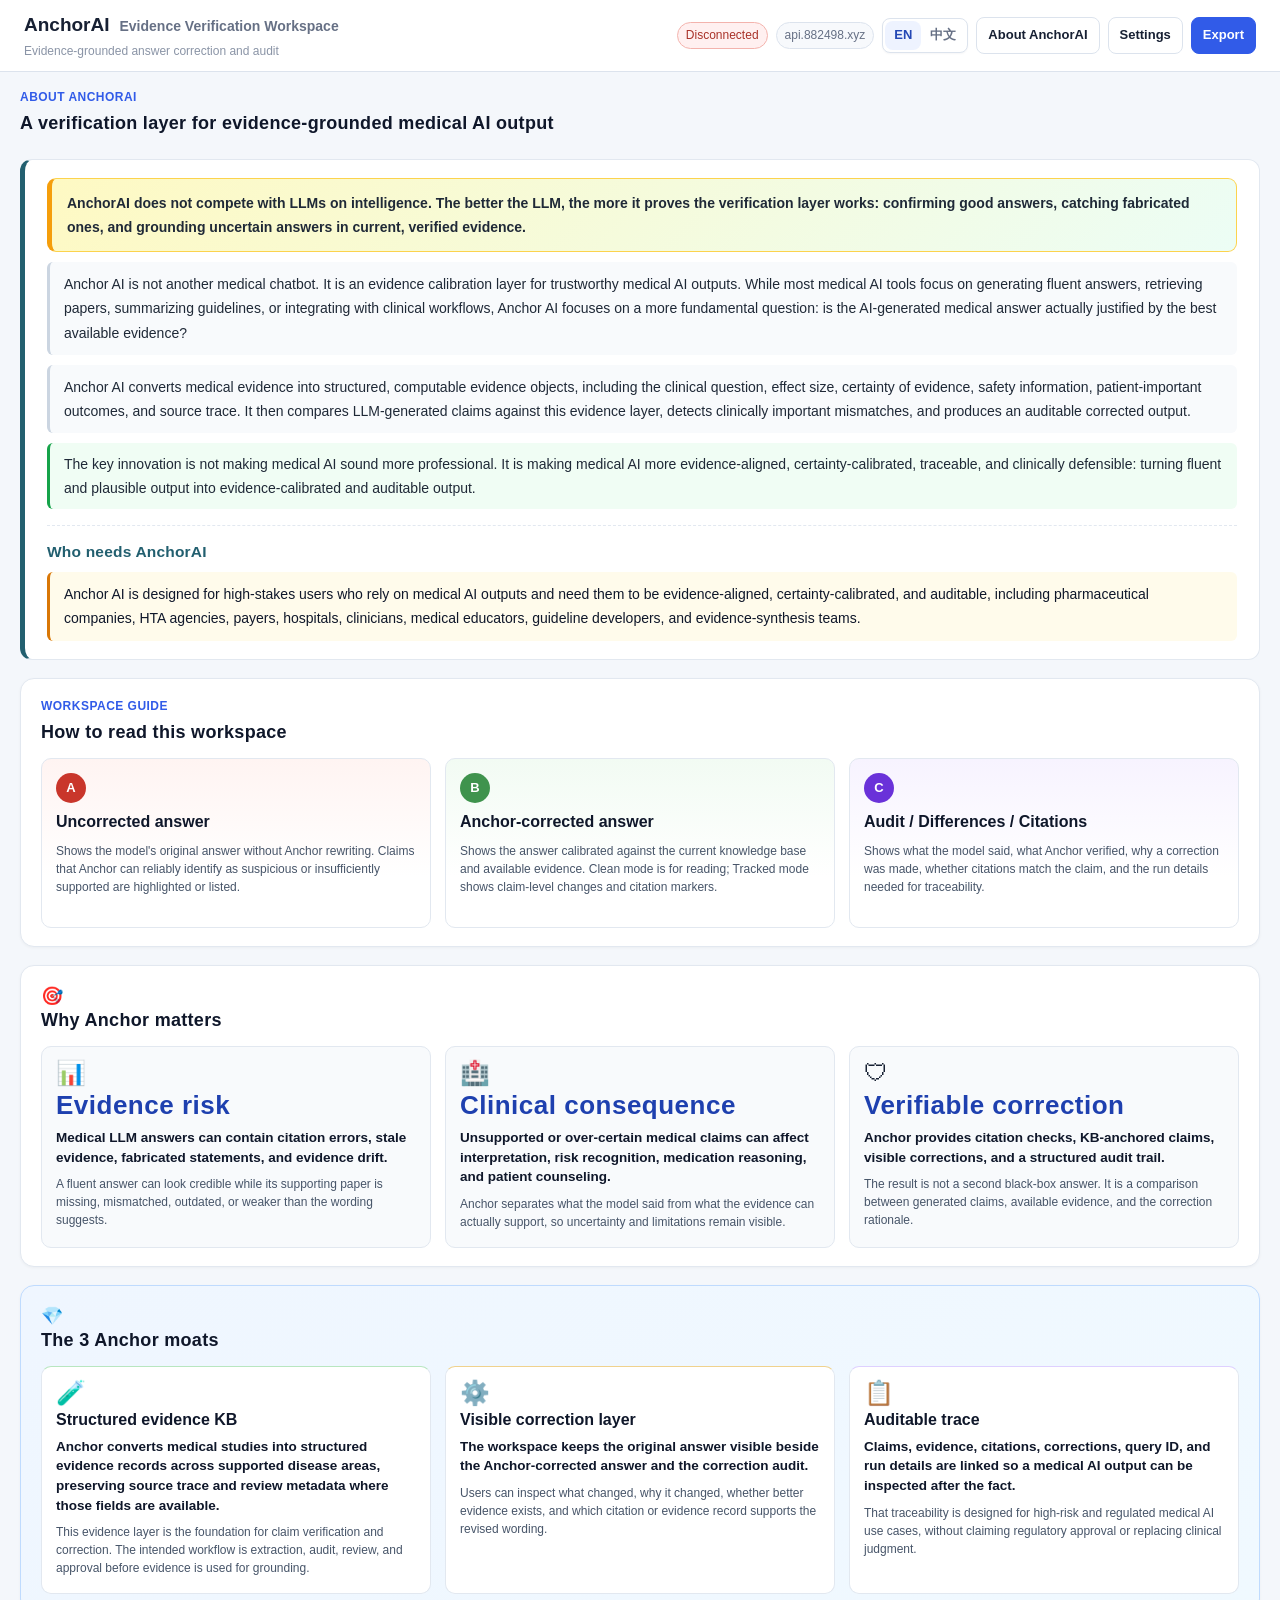
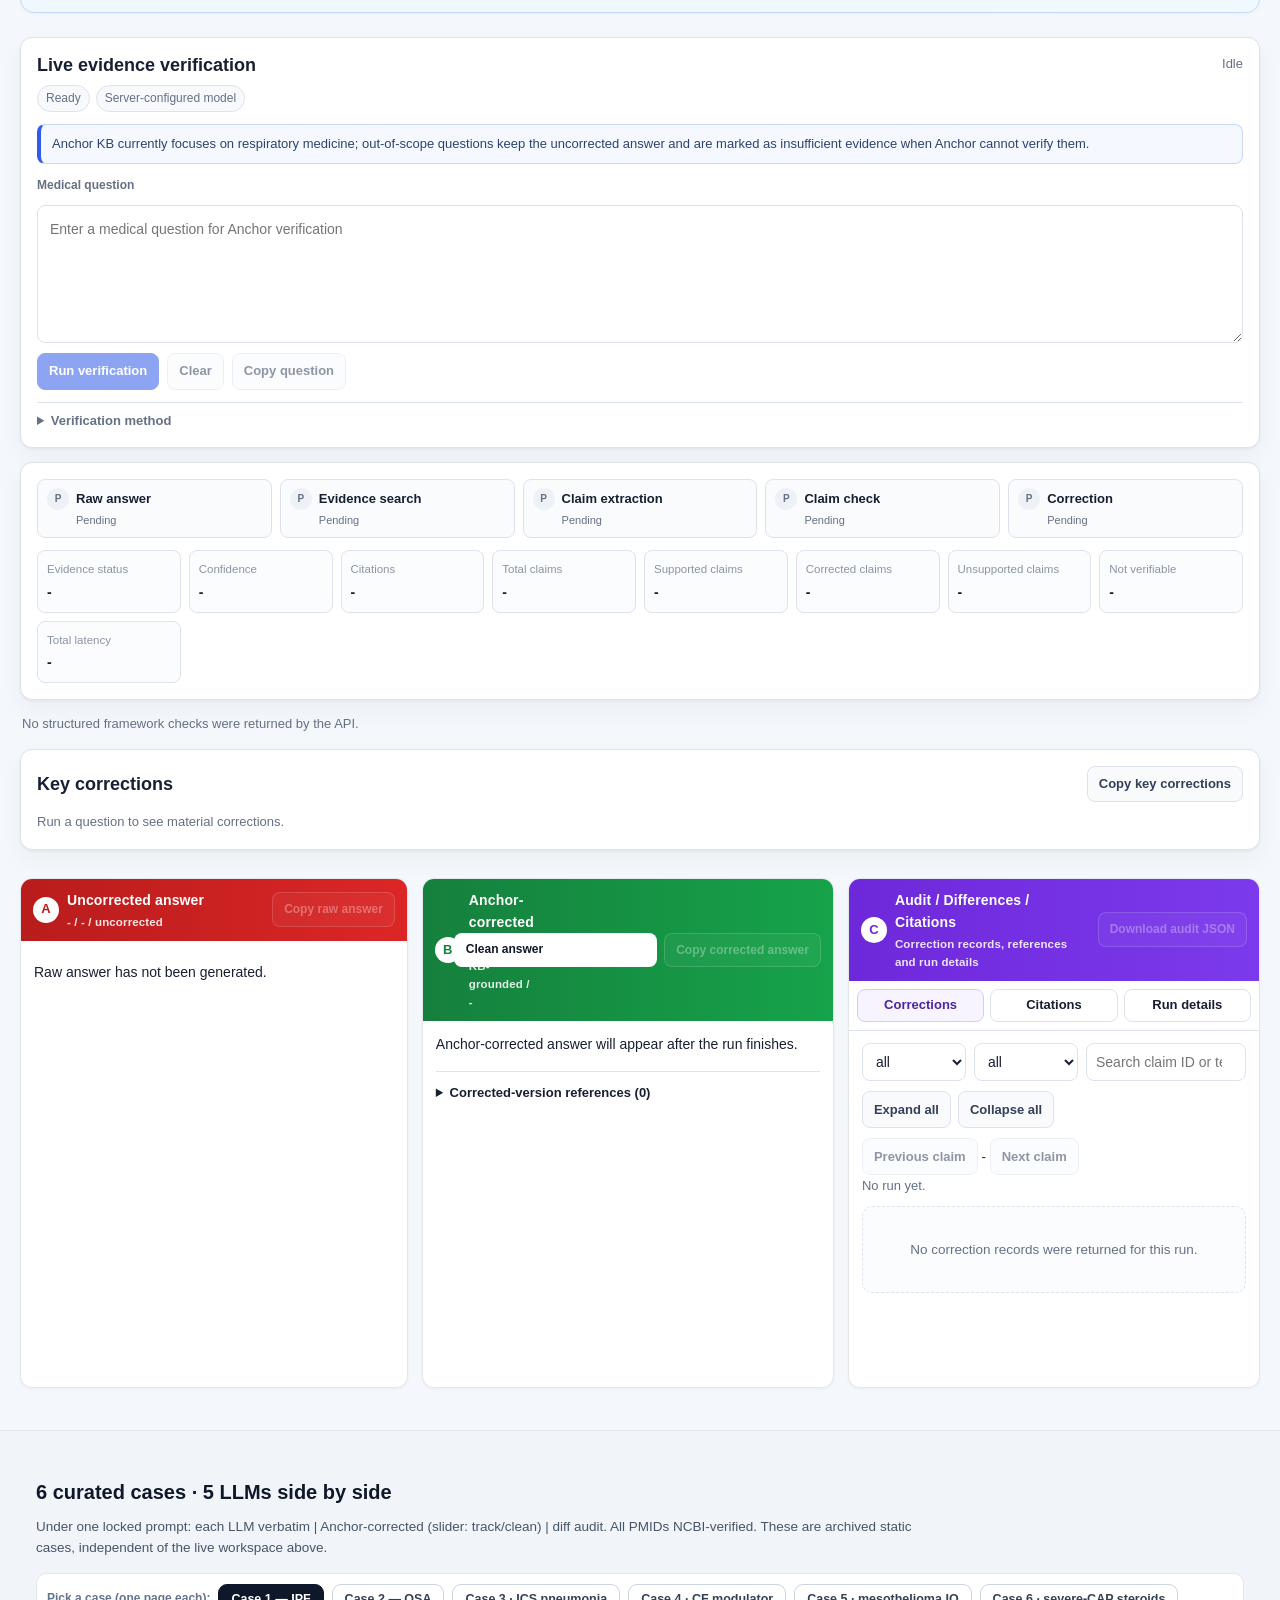
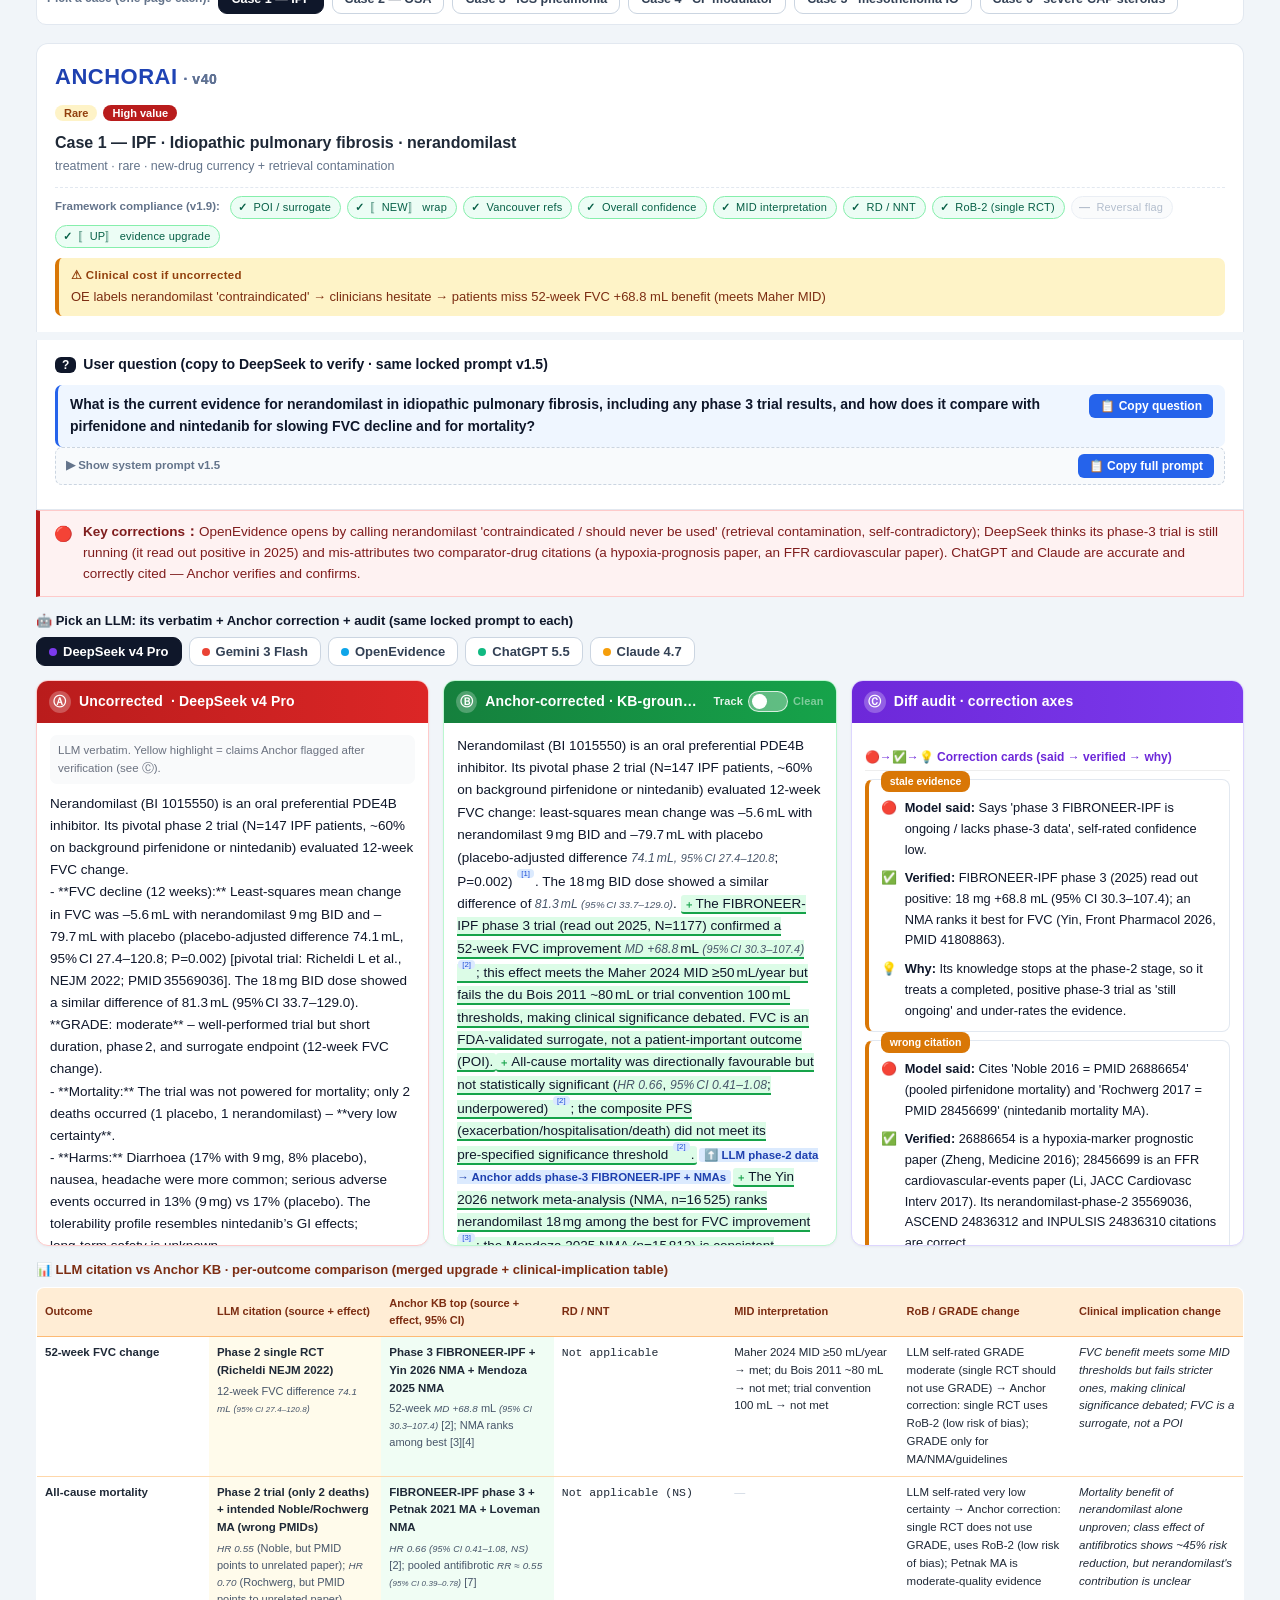
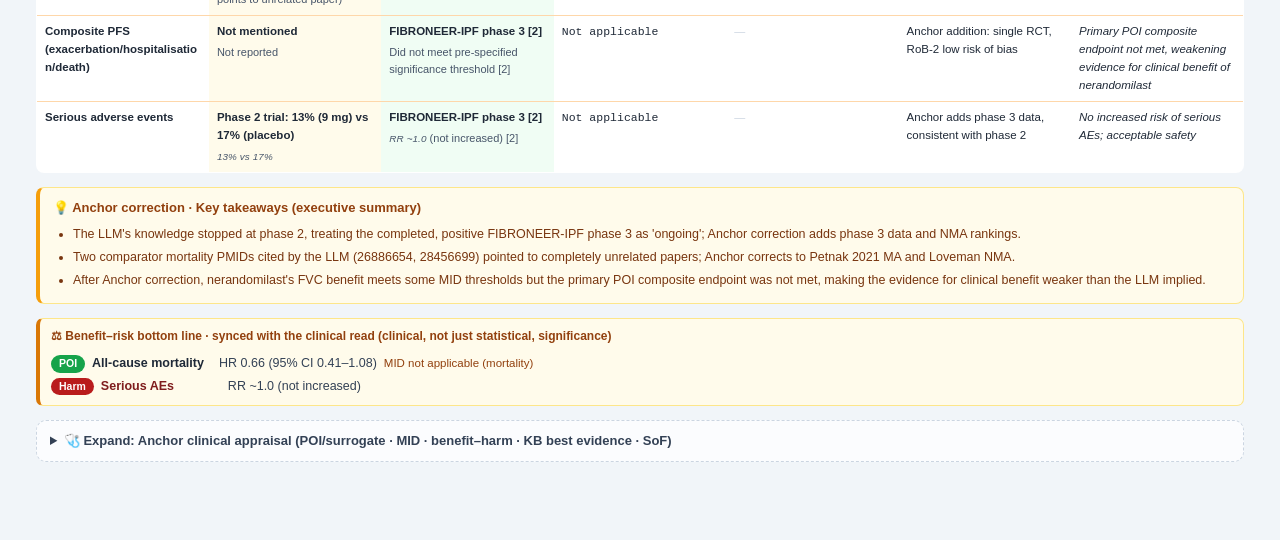
==== commit cb031e6a: "fix: report what the evidence reached, not the claim text, in the audit panel Sections 3.1-3.7 of th" ====
--- a/index.html
+++ b/index.html
@@ -263,13 +263,13 @@
             <span class="aw-letter">B</span>
             <div>
               <h2 id="aw-corrected-title" data-i18n="correctedTitle">Anchor-corrected answer</h2>
-              <p><span data-i18n="kbGrounded">KB-grounded</span> / <span id="aw-corrected-evidence">-</span> / <span data-i18n="confidenceLower">confidence</span> <span id="aw-corrected-confidence">-</span></p>
+              <p><span data-i18n="kbGrounded">KB-grounded</span> / <span id="aw-corrected-evidence">-</span><span id="aw-confidence-wrap" hidden> / <span data-i18n="confidenceLower">confidence</span> <span id="aw-corrected-confidence">-</span></span></p>
             </div>
           </div>
           <div class="aw-panel-actions">
             <div class="aw-mode-toggle" role="group" aria-label="Corrected answer display mode" data-i18n-aria-label="correctedModeAria">
-              <button class="aw-mode-button active" type="button" data-mode="clean" aria-pressed="true" data-i18n="clean">Clean</button>
-              <button class="aw-mode-button" type="button" data-mode="tracked" aria-pressed="false" data-i18n="tracked">Tracked</button>
+              <button class="aw-mode-button active" type="button" data-mode="clean" aria-pressed="true" data-i18n="clean">Clean answer</button>
+              <button class="aw-mode-button" type="button" data-mode="tracked" aria-pressed="false" data-i18n="tracked">Show changes</button>
             </div>
             <button id="aw-copy-corrected" class="aw-ghost-button" type="button" disabled data-i18n="copyCorrectedAnswer">Copy corrected answer</button>
           </div>
@@ -308,6 +308,11 @@
             <div class="aw-audit-buttons">
               <button id="aw-expand-corrections" class="aw-ghost-button" type="button" data-i18n="expandAll">Expand all</button>
               <button id="aw-collapse-corrections" class="aw-ghost-button" type="button" data-i18n="collapseAll">Collapse all</button>
+            </div>
+            <div class="aw-claim-nav" role="group" aria-label="Claim navigation" data-i18n-aria-label="claimNavAria">
+              <button id="aw-prev-claim" class="aw-ghost-button" type="button" disabled data-i18n="previousClaim">Previous claim</button>
+              <span id="aw-claim-position" class="aw-claim-position" aria-live="polite">-</span>
+              <button id="aw-next-claim" class="aw-ghost-button" type="button" disabled data-i18n="nextClaim">Next claim</button>
             </div>
             <div id="aw-corrections-summary" class="aw-corrections-summary"></div>
             <div id="aw-corrections-list" class="aw-corrections-list"></div>
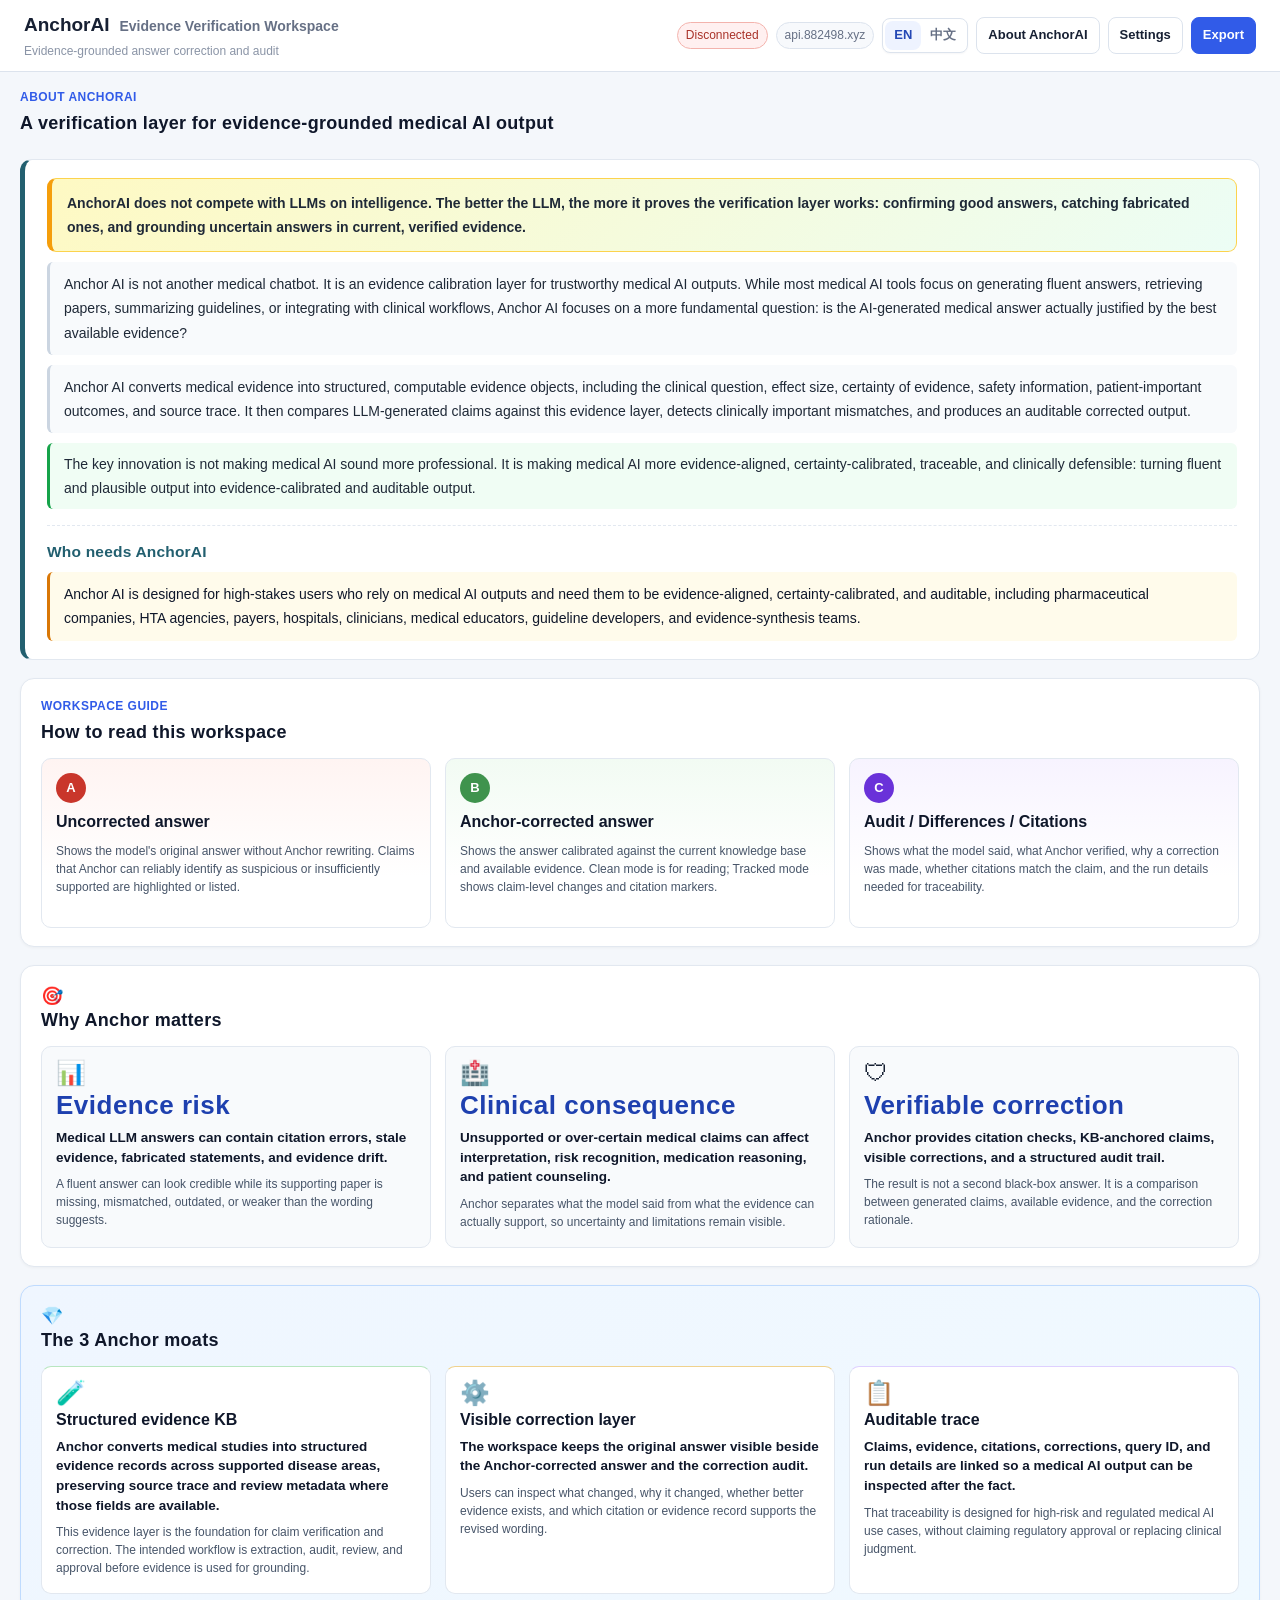
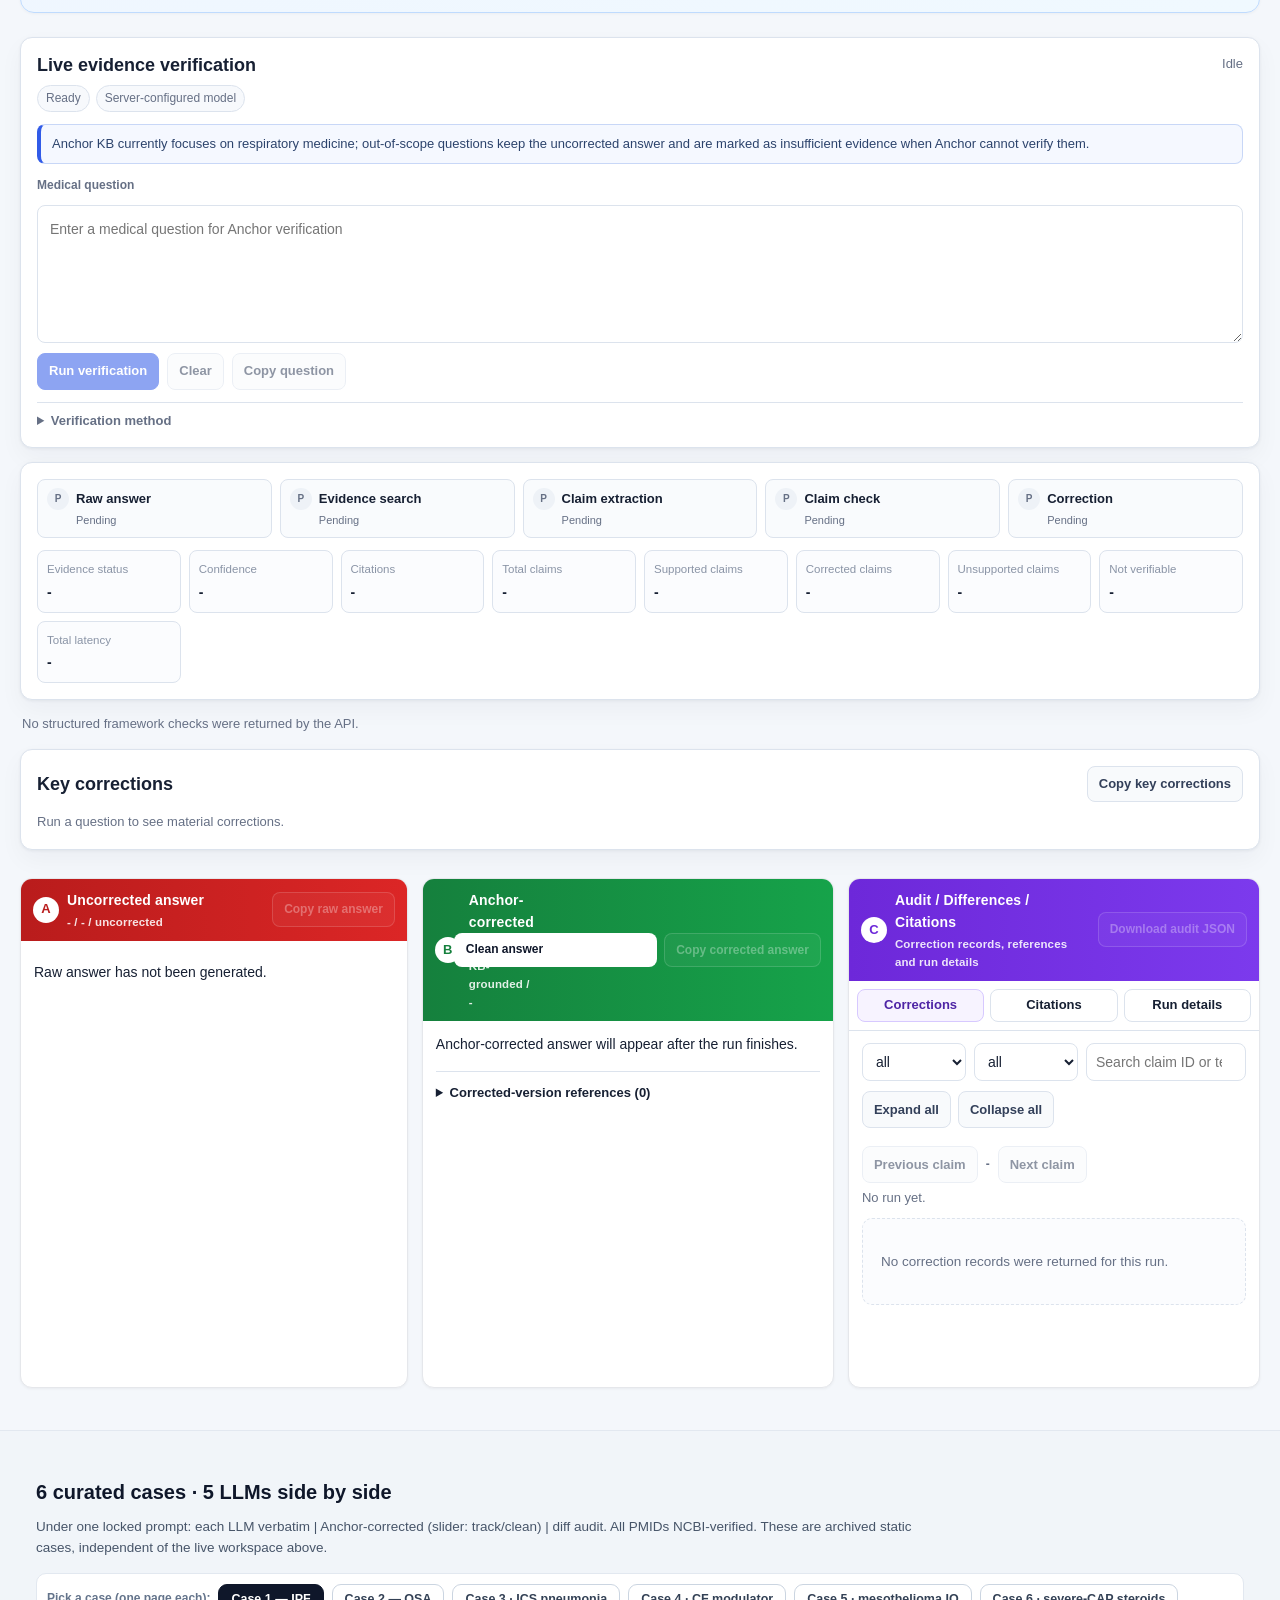
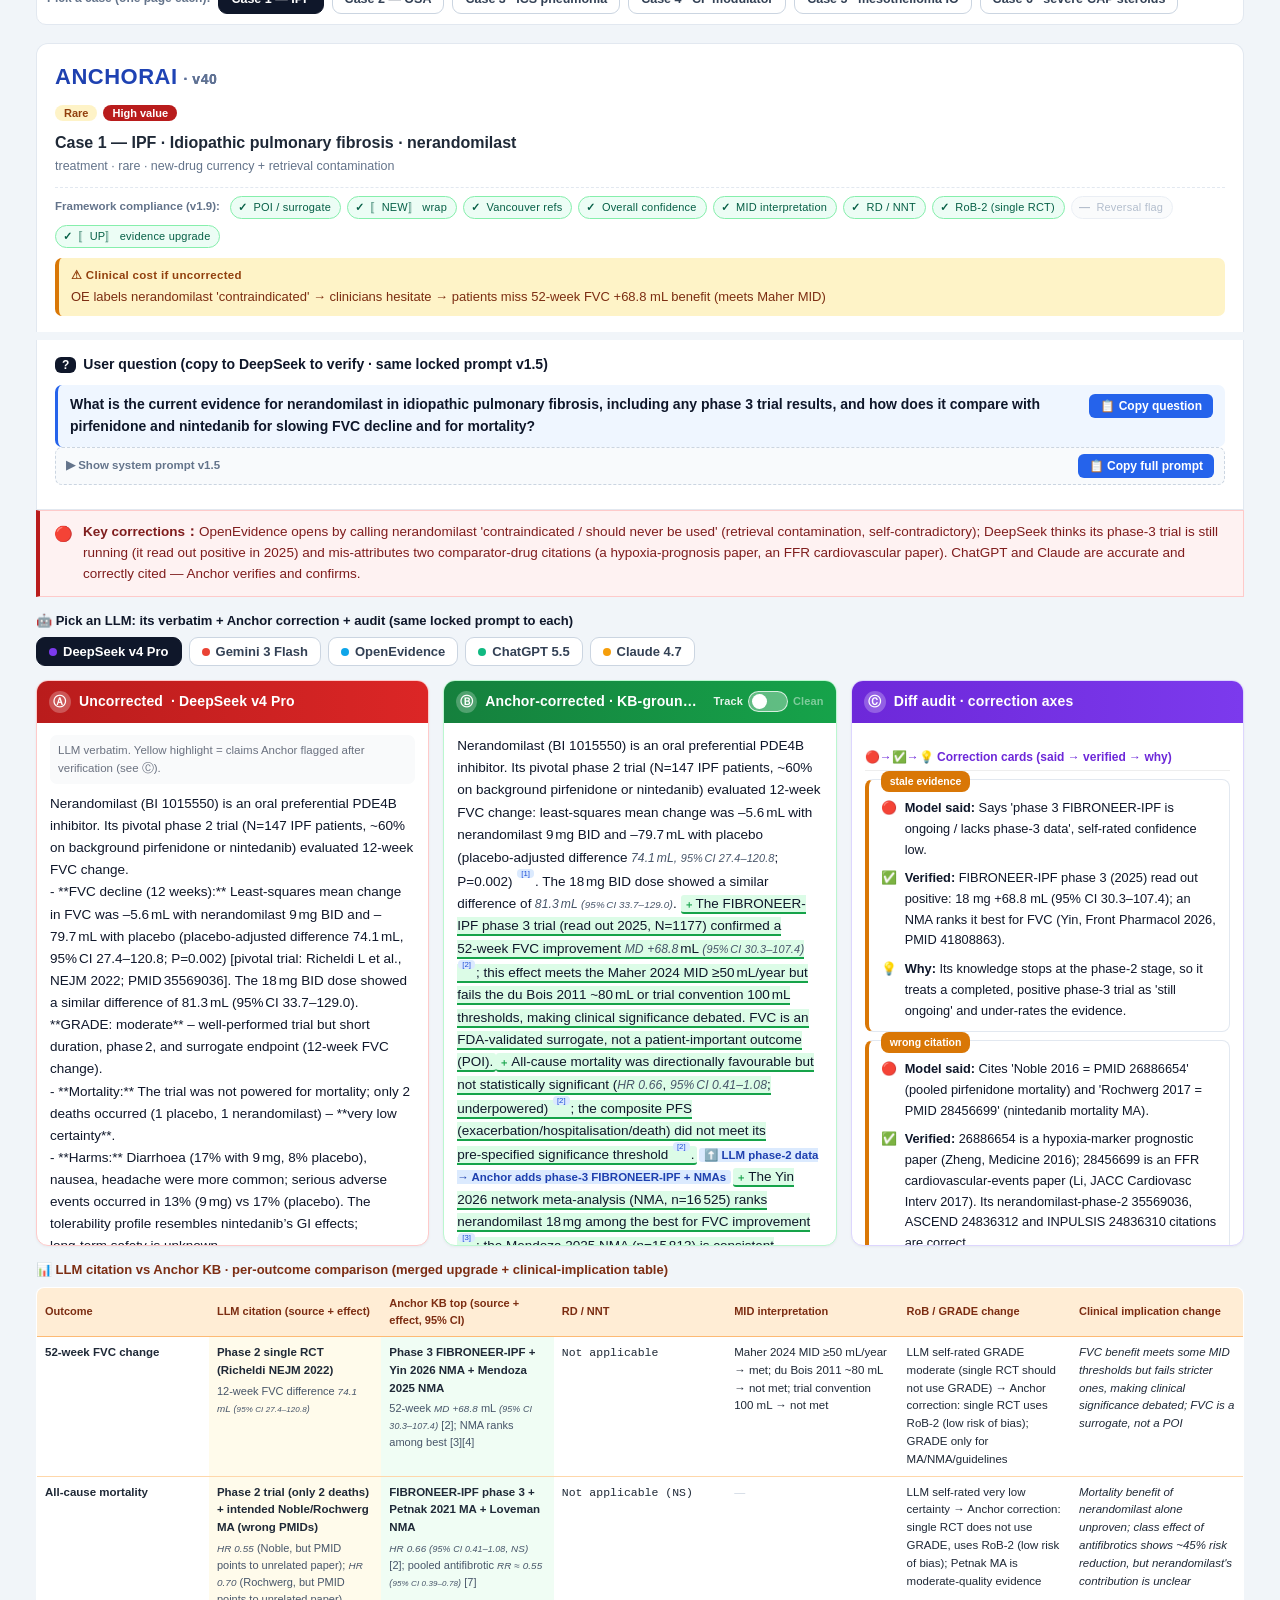
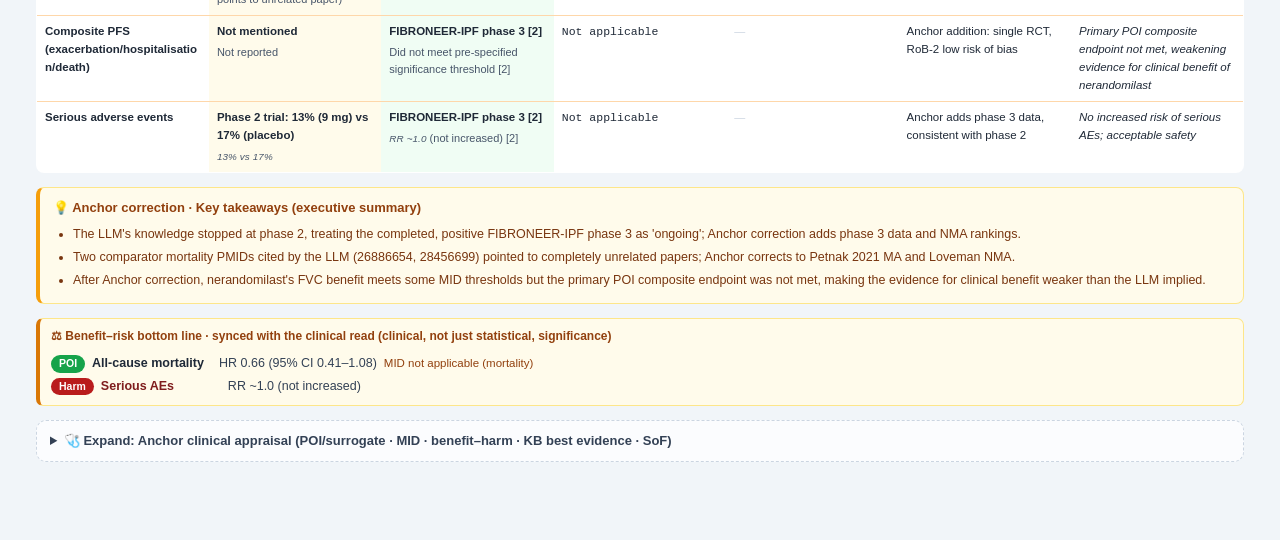
==== commit 3d330a4b: "feat: compact citations, filterable claim summary and reading fixes Sections 4-7 of the UI audit bri" ====
--- a/index.html
+++ b/index.html
@@ -4,13 +4,13 @@
   <meta charset="UTF-8">
   <meta name="viewport" content="width=device-width, initial-scale=1">
   <title>AnchorAI | Evidence Verification Workspace</title>
-  <link rel="stylesheet" href="workspace.css?v=20260826-status">
-  <link rel="stylesheet" href="cases.css?v=20260826-status">
-  <script src="workspace-api.js?v=20260826-status" defer></script>
-  <script src="workspace-adapter.js?v=20260826-status" defer></script>
-  <script src="workspace-state.js?v=20260826-status" defer></script>
-  <script src="workspace-export.js?v=20260826-status" defer></script>
-  <script src="workspace-ui.js?v=20260826-status" defer></script>
+  <link rel="stylesheet" href="workspace.css?v=20260827-uiaudit">
+  <link rel="stylesheet" href="cases.css?v=20260827-uiaudit">
+  <script src="workspace-api.js?v=20260827-uiaudit" defer></script>
+  <script src="workspace-adapter.js?v=20260827-uiaudit" defer></script>
+  <script src="workspace-state.js?v=20260827-uiaudit" defer></script>
+  <script src="workspace-export.js?v=20260827-uiaudit" defer></script>
+  <script src="workspace-ui.js?v=20260827-uiaudit" defer></script>
 </head>
 <body class="anchor-workspace-mode">
 <main id="anchor-workspace" class="aw-shell" data-run-state="idle" data-ui-language="en">
@@ -37,7 +37,7 @@
         <button id="aw-export-button" class="aw-primary-button aw-export-button" type="button" aria-haspopup="menu" aria-expanded="false" data-i18n="export">Export</button>
         <div id="aw-export-menu" class="aw-export-menu" role="menu" hidden>
           <button id="aw-export-markdown" class="aw-ghost-button" type="button" role="menuitem" data-i18n="exportMarkdown">Export Markdown report</button>
-          <button id="aw-export-json" class="aw-ghost-button" type="button" role="menuitem" data-i18n="exportJson">Export audit JSON</button>
+          <button id="aw-export-json" class="aw-ghost-button" type="button" role="menuitem" data-i18n="exportJson">Download audit JSON</button>
           <button id="aw-copy-key-corrections" class="aw-ghost-button" type="button" role="menuitem" data-i18n="copyKeyCorrections">Copy key corrections</button>
           <button id="aw-copy-query-id" class="aw-ghost-button" type="button" role="menuitem" data-i18n="copyQueryId">Copy query ID</button>
           <button id="aw-copy-run-details" class="aw-ghost-button" type="button" role="menuitem" data-i18n="copyRunDetails">Copy run details</button>
@@ -406,6 +406,6 @@
 <section class='page' id='page-CAPSTEROID'><div class='case-hd v7-hd'><h2 class='brand-h'>ANCHORAI<span class='ver'>· v40</span></h2><span class='tierb tier-common'><span class='zh-only'>常见病</span><span class='en-only'>Common</span></span><span class='valb' style='background:#B91C1C'><span class='zh-only'>高价值</span><span class='en-only'>High value</span></span><span class='trapb'>💊 <span class='zh-only'>新案 · 3 引用造假 + 处方越界</span><span class='en-only'>New · 3 fabricated cites + prescriptive overreach</span></span><div class='case-name'><span class='zh-only'>Case 6 · 重症社区获得性肺炎 · 辅助糖皮质激素</span><span class='en-only'>Case 6 · Severe community-acquired pneumonia · adjunctive steroids</span></div><div class='domain'><span class='zh-only'>疗效/安全 · 常见 · LLM 4 个引用 3 个造假,并越界开出具体处方剂量</span><span class='en-only'>efficacy/safety · common · 3 of 4 cites fabricated, and it prescribes a specific regimen</span></div></div><div class='sec v7-q'><div class='sec-h'><span class='sn'>?</span><span class='zh-only'>用户问题(可复制到 LLM 验证)</span><span class='en-only'>User question (copy to an LLM to verify)</span></div><div class='prompt-box'><div class='prompt-user'><span class='zh-only'>重症社区获得性肺炎住院成人,是否应使用辅助糖皮质激素?请给对死亡率的效应量(RR 含 95% CI)、证据支持的激素与方案、关键试验/系统评价名称与 PMID。</span><span class='en-only'>In adults hospitalized with severe community-acquired pneumonia, should adjunctive corticosteroids be used? Give the mortality effect size (RR with 95% CI), the supported corticosteroid/regimen, pivotal trial/SR names, and PMIDs.</span><button class='copy-btn copy-q-btn' onclick='copyQuestion(this);return false;'>📋 <span class='zh-only'>复制问题</span><span class='en-only'>Copy question</span></button></div></div></div><div class='sec-h v7-mtab-h'>🤖 <span class='zh-only'>选 LLM:看它的原话 + Anchor 校正 + 审计(每个 LLM 同一锁定 prompt)</span><span class='en-only'>Pick an LLM: its verbatim + Anchor correction + audit (same locked prompt to each)</span></div><div class='mtabs'><button class='mtab active' data-q='CAPSTEROID' data-m='DeepSeek v4 Pro' onclick="setModel('CAPSTEROID','DeepSeek v4 Pro')"><span class='dot' style='background:#7C3AED'></span>DeepSeek v4 Pro</button><button class='mtab' data-q='CAPSTEROID' data-m='Gemini 3 Flash' onclick="setModel('CAPSTEROID','Gemini 3 Flash')"><span class='dot' style='background:#EA4335'></span>Gemini 3 Flash</button><button class='mtab' data-q='CAPSTEROID' data-m='OpenEvidence' onclick="setModel('CAPSTEROID','OpenEvidence')"><span class='dot' style='background:#0EA5E9'></span>OpenEvidence</button><button class='mtab' data-q='CAPSTEROID' data-m='ChatGPT 5.5' onclick="setModel('CAPSTEROID','ChatGPT 5.5')"><span class='dot' style='background:#10B981'></span>ChatGPT 5.5</button><button class='mtab' data-q='CAPSTEROID' data-m='Claude 4.8' onclick="setModel('CAPSTEROID','Claude 4.8')"><span class='dot' style='background:#F59E0B'></span>Claude 4.8</button></div><div class='mwrap active' data-q='CAPSTEROID' data-m='DeepSeek v4 Pro'><div class='v7-cols'><div class='v7-col v7-col-a'><div class='v7-col-h v7-h-a'><span class='v7-badge'>Ⓐ</span><span class='zh-only'>未矫正 · DeepSeek v4 Pro 原话</span><span class='en-only'>Uncorrected · DeepSeek v4 Pro</span></div><div class='v7-col-body'><div class='v7-note'><span class='zh-only'>LLM 逐字原文。黄色高亮 = Anchor 在 Ⓒ 栏核验后标出的可疑主张。</span><span class='en-only'>LLM verbatim. Yellow highlight = claims Anchor flagged after verification (see Ⓒ).</span></div><div class='v7-body v7-ans'><span class='zh-only'><b>问:</b>成人住院重症社区获得性肺炎(CAP),是否应加用辅助糖皮质激素?给出对死亡率的效应(RR + 95% CI)、推荐的激素与方案、关键试验/系统评价名称及 PMID。<br/><br/><b>DeepSeek v4 Pro 作答(要点):</b><br/>• <b>CAPE COD 试验</b>(Dequin 等,NEJM 2023)——氢化可的松 200 mg/日持续静脉滴注 4 或 7 天后减量;重症 CAP(多数 ICU/机械通气)。28 天死亡 6.2%(25/400)vs 安慰剂 11.9%(47/395),绝对差 −5.6 个百分点(95% CI −9.6 至 −1.7,P=0.006),死亡 <b>HR 0.51(95% CI 0.31–0.82)</b>。PMID <b>36942789</b>。<br/>• <b>Confalonieri 2005</b>(Am J Respir Crit Care Med)——氢化可的松 200 mg 静推后 10 mg/h 持续 7 天;ICU 死亡 0/23 vs 7/23(30.4%),P=0.009。PMID <b>15557131</b>。<br/>• <b>Torres 2015</b>(JAMA)——甲泼尼龙 0.5 mg/kg q12h × 5 天 vs 安慰剂;30 天死亡 9.8%(6/61)vs 20.3%(12/59),OR 0.39(95% CI 0.13–1.14,无统计学意义)。PMID <mark>25665002</mark>。<br/>• <b>Siemieniuk 2015 系统评价/Meta</b>(Ann Intern Med,13 RCT)——重症 CAP 死亡 RR 0.67(95% CI 0.45–1.01)。PMID <b>26258555</b>(文中亦曾犹豫写 PMID <mark>28384789</mark>)。<br/>• <b>Dequin IPD Meta</b>(称 Intensive Care Med 2023,6 RCT)——28 天死亡 OR 0.56(95% CI 0.36–0.86),P=0.008,绝对风险降 5.3%。PMID <mark>37433960</mark>。<br/>• 文中亦推测一篇"Chest 2023 Meta"PMID <mark>37019347</mark>。<br/><br/><b>结论:</b>重症 CAP 支持加用辅助激素(尤以氢化可的松证据最充分)以降低死亡率。<b>自评信心:中–高。</b></span><span class='en-only'><b>Q:</b> In adults hospitalized with severe community-acquired pneumonia (CAP), should adjunctive corticosteroids be used? Give the mortality effect (RR + 95% CI), the steroid/regimen supported, pivotal trial/SR names and PMIDs.<br/><br/><b>DeepSeek v4 Pro answer (key claims):</b><br/>• <b>CAPE COD trial</b> (Dequin et al., NEJM 2023) — hydrocortisone 200 mg/day continuous IV for 4 or 7 days then taper; severe CAP (mostly ICU/ventilated). 28-day mortality 6.2% (25/400) vs placebo 11.9% (47/395), absolute difference −5.6 percentage points (95% CI −9.6 to −1.7, P=0.006), death <b>HR 0.51 (95% CI 0.31–0.82)</b>. PMID <b>36942789</b>.<br/>• <b>Confalonieri 2005</b> (Am J Respir Crit Care Med) — hydrocortisone 200 mg bolus then 10 mg/h × 7 days; ICU mortality 0/23 vs 7/23 (30.4%), P=0.009. PMID <b>15557131</b>.<br/>• <b>Torres 2015</b> (JAMA) — methylprednisolone 0.5 mg/kg q12h × 5 days vs placebo; 30-day mortality 9.8% (6/61) vs 20.3% (12/59), OR 0.39 (95% CI 0.13–1.14, NS). PMID <mark>25665002</mark>.<br/>• <b>Siemieniuk 2015 SR/MA</b> (Ann Intern Med, 13 RCTs) — severe-CAP mortality RR 0.67 (95% CI 0.45–1.01). PMID <b>26258555</b> (text also wavered toward PMID <mark>28384789</mark>).<br/>• <b>Dequin IPD meta-analysis</b> (claimed Intensive Care Med 2023, 6 RCTs) — 28-day mortality OR 0.56 (95% CI 0.36–0.86), P=0.008, ARR 5.3%. PMID <mark>37433960</mark>.<br/>• Text also speculated a "Chest 2023 meta-analysis" PMID <mark>37019347</mark>.<br/><br/><b>Conclusion:</b> Severe CAP supports adjunctive steroids (hydrocortisone best-evidenced) to reduce mortality. <b>Self-rated confidence: Moderate–High.</b></span></div></div></div><div class='v7-col v7-col-b'><div class='v7-col-h v7-h-b'><span class='v7-badge'>Ⓑ</span><span class='v7-h-title'><span class='zh-only'>Anchor 校正版 · KB 锚定</span><span class='en-only'>Anchor-corrected · KB-grounded</span></span><span class='v7-slide-ctl'><span class='v7-slab v7-slab-l'><span class='zh-only'>修订</span><span class='en-only'>Track</span></span><label class='v7-switch'><input type='checkbox' onchange="v7Slide(this)"><span class='v7-knob'></span></label><span class='v7-slab v7-slab-r'><span class='zh-only'>净版</span><span class='en-only'>Clean</span></span></span></div><div class='v7-col-body'><div class='v7-corr'><div class='v7-corr-view'><div class='v7-track-view'><span class='zh-only'><b>重症 CAP 辅助糖皮质激素 · Anchor KB 校正</b><br/>DeepSeek 的临床骨架基本正确——重症 CAP 加用激素可降低死亡率,氢化可的松证据最充分。但其引用列表混入多个<b>张冠李戴</b>的 PMID:真实论文与肺炎激素毫无关系。逐一核验如下。<b>① 正确引用先确认。</b>CAPE COD 主试验 PMID 36942789(Dequin,NEJM 2023)、Confalonieri 2005 PMID 15557131、Siemieniuk 2015 系统评价 PMID 26258555 —— NCBI esummary 均核验为真且切题,保留。CAPE COD 的 28 天死亡 6.2% vs 11.9%、HR 0.51(0.31–0.82)复述准确。<span class='ed' title="PMID 25665002 实为运动医学论文《Modeling Intermittent Running from a Single-visit Field Test》(Int J Sports Med 2015),与肺炎无关。"><span class='ed-del'>Torres 2015 甲泼尼龙试验,PMID 25665002</span><span class='ed-ins' style='color:#b91c1c'>Torres 2015 试验真实 PMID 为 25688779(JAMA 2015)</span><sup class='ed-tag' style='background:#b91c1c'>引用造假</sup></span><span class='ed' title="PMID 37433960 实为 Nature Rev Microbiology 短讯《A small coat for satellites》;OR 0.56 缺可信来源,Anchor 改挂已核实的 2025 NMA。"><span class='ed-del'>Dequin IPD Meta(Intensive Care Med 2023),PMID 37433960,28天死亡 OR 0.56(0.36–0.86)</span><span class='ed-ins' style='color:#b91c1c'>删除——此 PMID 及所述 IPD Meta 无法核实;改用真实 2025 网络 Meta(BMC Pulm Med,PMID 40307783):氢化可的松降死亡 RR 0.35(95% CI 0.14–0.64)</span><sup class='ed-tag' style='background:#b91c1c'>引用造假</sup></span><span class='ed' title="PMID 28384789 实为《Characterization of carrier erythrocytes for biosensing applications》(J Biomed Opt 2017),与课题无关。"><span class='ed-del'>Siemieniuk 系统评价备选 PMID 28384789</span><span class='ed-ins' style='color:#b91c1c'>删除——Siemieniuk 2015 唯一正确 PMID 是 26258555</span><sup class='ed-tag' style='background:#b91c1c'>引用造假</sup></span><span class='ed' title="PMID 37019347 实为双语认知控制 fMRI 研究(NeuroImage 2023),纯属臆测拼凑。"><span class='ed-del'>推测的 Chest 2023 Meta,PMID 37019347</span><span class='ed-ins' style='color:#b91c1c'>删除——该 Meta 及 PMID 均无依据</span><sup class='ed-tag' style='background:#b91c1c'>引用造假</sup></span><b>② 证据落点(KB 锚定)。</b>重症 CAP:CAPE COD(PMID 36942789)28 天死亡 6.2% vs 11.9%、HR 0.51(0.31–0.82);2025 网络 Meta(PMID 40307783)示氢化可的松降死亡 RR 0.35(95% CI 0.14–0.64);Torres 2015(PMID 25688779)为治疗失败而非死亡终点的支持性 RCT。获益—风险:激素降死亡,代价为高血糖等可控不良反应。<b>证据缺口:</b>最佳激素种类、剂量与疗程仍未头对头确定;非重症 CAP 获益不明确。Anchor 仅呈现证据,<b>不开具具体剂量/给药途径/疗程</b>。</span><span class='en-only'><b>Adjunctive corticosteroids in severe CAP · Anchor KB correction</b><br/>DeepSeek's clinical skeleton is broadly right — adding steroids in severe CAP lowers mortality, with hydrocortisone best-evidenced. But its reference list is salted with mismatched PMIDs whose real papers have nothing to do with pneumonia steroids. Verified below.<b>① Confirm the correct cites first.</b> CAPE COD pivotal trial PMID 36942789 (Dequin, NEJM 2023), Confalonieri 2005 PMID 15557131, and Siemieniuk 2015 SR PMID 26258555 — all NCBI-verified as real and on-topic; retained. CAPE COD's 28-day mortality 6.2% vs 11.9% and HR 0.51 (0.31–0.82) are reproduced accurately.<span class='ed' title="PMID 25665002 is actually a sports-medicine paper &#x27;Modeling Intermittent Running from a Single-visit Field Test&#x27; (Int J Sports Med 2015), unrelated to pneumonia."><span class='ed-del'>Torres 2015 methylprednisolone trial, PMID 25665002</span><span class='ed-ins' style='color:#b91c1c'>the real PMID for the Torres 2015 trial is 25688779 (JAMA 2015)</span><sup class='ed-tag' style='background:#b91c1c'>FABRICATED</sup></span><span class='ed' title="PMID 37433960 is actually a Nature Rev Microbiology news item &#x27;A small coat for satellites&#x27;; the OR 0.56 lacks a verifiable source, so Anchor regrounds on the verified 2025 NMA."><span class='ed-del'>Dequin IPD meta-analysis (Intensive Care Med 2023), PMID 37433960, 28-day mortality OR 0.56 (0.36–0.86)</span><span class='ed-ins' style='color:#b91c1c'>deleted — this PMID and the cited IPD-MA cannot be verified; substitute the real 2025 network meta-analysis (BMC Pulm Med, PMID 40307783): hydrocortisone reduces mortality RR 0.35 (95% CI 0.14–0.64)</span><sup class='ed-tag' style='background:#b91c1c'>FABRICATED</sup></span><span class='ed' title="PMID 28384789 is actually &#x27;Characterization of carrier erythrocytes for biosensing applications&#x27; (J Biomed Opt 2017), off-topic."><span class='ed-del'>alternate PMID 28384789 floated for the Siemieniuk SR</span><span class='ed-ins' style='color:#b91c1c'>deleted — the only correct PMID for Siemieniuk 2015 is 26258555</span><sup class='ed-tag' style='background:#b91c1c'>FABRICATED</sup></span><span class='ed' title="PMID 37019347 is actually a bilingual cognitive-control fMRI study (NeuroImage 2023) — pure speculation."><span class='ed-del'>speculated Chest 2023 meta-analysis, PMID 37019347</span><span class='ed-ins' style='color:#b91c1c'>deleted — neither the meta-analysis nor the PMID has any basis</span><sup class='ed-tag' style='background:#b91c1c'>FABRICATED</sup></span><b>② Where the evidence lands (KB-anchored).</b> Severe CAP: CAPE COD (PMID 36942789) 28-day mortality 6.2% vs 11.9%, HR 0.51 (0.31–0.82); the 2025 network meta-analysis (PMID 40307783) shows hydrocortisone reduces mortality RR 0.35 (95% CI 0.14–0.64); Torres 2015 (PMID 25688779) is a supporting RCT on treatment failure, not mortality. Benefit–risk: steroids lower mortality at the cost of manageable harms such as hyperglycemia. <b>Evidence gap:</b> the optimal steroid, dose and duration remain undefined head-to-head; benefit in non-severe CAP is unclear. Anchor presents the evidence but <b>does not prescribe a dose, route or duration.</b></span></div><div class='v7-clean-view'><span class='zh-only'><b>重症社区获得性肺炎(CAP)· 辅助糖皮质激素</b><br/>在成人重症 CAP 中,辅助糖皮质激素可降低死亡率。关键证据:<br/>• <b>CAPE COD 试验</b>(Dequin,NEJM 2023,PMID 36942789):氢化可的松组 28 天死亡 6.2%(25/400)vs 安慰剂 11.9%(47/395),绝对差 −5.6 个百分点(95% CI −9.6 至 −1.7),死亡 HR 0.51(95% CI 0.31–0.82)。<br/>• <b>2025 网络 Meta</b>(BMC Pulm Med,PMID 40307783):氢化可的松降死亡 RR 0.35(95% CI 0.14–0.64),为重症 CAP 中证据最强的激素。<br/>• <b>Torres 2015</b>(JAMA,PMID 25688779):高炎症反应重症 CAP 的支持性 RCT(主终点为治疗失败)。<br/><b>获益—风险:</b>激素降低死亡风险,代价是高血糖等通常可控的不良反应。<br/><b>证据缺口:</b>最佳激素种类/剂量/疗程尚无充分头对头比较;非重症 CAP 获益不确定。<br/><b>注:</b>Anchor 呈现已核实证据,不开具具体剂量、给药途径或疗程。</span><span class='en-only'><b>Severe community-acquired pneumonia (CAP) · adjunctive corticosteroids</b><br/>In adults with severe CAP, adjunctive corticosteroids reduce mortality. Key evidence:<br/>• <b>CAPE COD trial</b> (Dequin, NEJM 2023, PMID 36942789): 28-day mortality 6.2% (25/400) on hydrocortisone vs 11.9% (47/395) on placebo, absolute difference −5.6 percentage points (95% CI −9.6 to −1.7), death HR 0.51 (95% CI 0.31–0.82).<br/>• <b>2025 network meta-analysis</b> (BMC Pulm Med, PMID 40307783): hydrocortisone reduces mortality RR 0.35 (95% CI 0.14–0.64) — the best-evidenced steroid in severe CAP.<br/>• <b>Torres 2015</b> (JAMA, PMID 25688779): supporting RCT in severe CAP with high inflammatory response (primary endpoint treatment failure).<br/><b>Benefit–risk:</b> steroids lower mortality risk at the cost of usually-manageable harms such as hyperglycemia.<br/><b>Evidence gap:</b> the optimal steroid / dose / duration lack adequate head-to-head comparison; benefit in non-severe CAP is uncertain.<br/><b>Note:</b> Anchor presents verified evidence and does not prescribe a specific dose, route or duration.</span></div></div><details class='refs-block anchor-refs refs-collapse'><summary class='refs-h'>📚 <span class='zh-only'>校正版引用(3 条 · 点击展开)</span><span class='en-only'>Corrected-version references (3 · click)</span></summary><ol class='reflist'><li id='CAPSTEROID-deepseek-ref-1'><span class='ref-num'>[1]</span> <span class='zh-only'>Dequin PF 等。重症社区获得性肺炎中的氢化可的松(CAPE COD)。N Engl J Med. 2023;388(21):1931-1941。28 天死亡 6.2% vs 11.9%,HR 0.51(95% CI 0.31–0.82)。</span><span class='en-only'>Dequin PF, et al. Hydrocortisone in Severe Community-Acquired Pneumonia (CAPE COD). N Engl J Med. 2023;388(21):1931-1941. 28-day mortality 6.2% vs 11.9%, HR 0.51 (95% CI 0.31–0.82).</span> · <a href='https://pubmed.ncbi.nlm.nih.gov/36942789/' target='_blank'>PMID 36942789</a> · <span class='ref-tier'><span class='zh-only'>随机对照试验(关键)</span><span class='en-only'>Randomized controlled trial (pivotal)</span></span></li><li id='CAPSTEROID-deepseek-ref-2'><span class='ref-num'>[2]</span> <span class='zh-only'>Zhu L 等。重症社区获得性肺炎中不同糖皮质激素的比较效应:网络 Meta 分析。BMC Pulm Med. 2025。氢化可的松降死亡 RR 0.35(95% CI 0.14–0.64)。</span><span class='en-only'>Zhu L, et al. Comparative effect of different corticosteroids in severe community-acquired pneumonia: a network meta-analysis. BMC Pulm Med. 2025. Hydrocortisone reduces mortality RR 0.35 (95% CI 0.14–0.64).</span> · <a href='https://pubmed.ncbi.nlm.nih.gov/40307783/' target='_blank'>PMID 40307783</a> · <span class='ref-tier'><span class='zh-only'>网络 Meta 分析</span><span class='en-only'>Network meta-analysis</span></span></li><li id='CAPSTEROID-deepseek-ref-3'><span class='ref-num'>[3]</span> <span class='zh-only'>Torres A 等。糖皮质激素对高炎症反应重症社区获得性肺炎住院患者治疗失败的影响:随机临床试验。JAMA. 2015;313(7):677-686。</span><span class='en-only'>Torres A, et al. Effect of corticosteroids on treatment failure among hospitalized patients with severe community-acquired pneumonia and high inflammatory response: a randomized clinical trial. JAMA. 2015;313(7):677-686.</span> · <a href='https://pubmed.ncbi.nlm.nih.gov/25688779/' target='_blank'>PMID 25688779</a> · <span class='ref-tier'><span class='zh-only'>随机对照试验(支持性)</span><span class='en-only'>Randomized controlled trial (supporting)</span></span></li></ol></details></div></div></div><div class='v7-col v7-col-c'><div class='v7-col-h v7-h-c'><span class='v7-badge'>Ⓒ</span><span class='zh-only'>对比审计 · 矫正轴</span><span class='en-only'>Diff audit · correction axes</span></div><div class='v7-col-body'><div class='v7-sub-h v7-sub-audit'>🔴→✅→💡 <span class='zh-only'>校正卡(模型说 → 核验真相 → 为什么)</span><span class='en-only'>Correction cards (said → verified → why)</span></div><div class='card' style='border-left-color:#B91C1C'><div class='c-tag' style='background:#B91C1C'><span class='zh-only'>引用造假</span><span class='en-only'>FABRICATED</span></div><div class='c-row'><span class='c-ico c-red'>🔴</span><div><b><span class='zh-only'>模型说：</span><span class='en-only'>Model said: </span></b><span class='zh-only'>将 Torres 2015 甲泼尼龙试验标为 PMID 25665002</span><span class='en-only'>Cited the Torres 2015 methylprednisolone trial as PMID 25665002</span></div></div><div class='c-row'><span class='c-ico c-grn'>✅</span><div><b><span class='zh-only'>核验真相：</span><span class='en-only'>Verified: </span></b><span class='zh-only'>PMID 25665002 实为运动医学论文《Modeling Intermittent Running from a Single-visit Field Test》(Int J Sports Med 2015)。Torres 试验真实 PMID 为 25688779(JAMA 2015,治疗失败终点)。</span><span class='en-only'>PMID 25665002 is actually &#x27;Modeling Intermittent Running from a Single-visit Field Test&#x27; (Int J Sports Med 2015). The real Torres trial PMID is 25688779 (JAMA 2015, treatment-failure endpoint).</span></div></div><div class='c-row'><span class='c-ico c-amb'>💡</span><div><b><span class='zh-only'>为什么：</span><span class='en-only'>Why: </span></b><span class='zh-only'>正确的临床记忆挂错了 PMID——指向一篇完全无关的跑步生理学论文。</span><span class='en-only'>A correct clinical recollection was pinned to the wrong PMID — pointing to an unrelated running-physiology paper.</span></div></div></div><div class='card' style='border-left-color:#B91C1C'><div class='c-tag' style='background:#B91C1C'><span class='zh-only'>引用造假</span><span class='en-only'>FABRICATED</span></div><div class='c-row'><span class='c-ico c-red'>🔴</span><div><b><span class='zh-only'>模型说：</span><span class='en-only'>Model said: </span></b><span class='zh-only'>引 Dequin IPD Meta(Intensive Care Med 2023)PMID 37433960,28天死亡 OR 0.56(0.36–0.86)</span><span class='en-only'>Cited a Dequin IPD meta-analysis (Intensive Care Med 2023) PMID 37433960, 28-day mortality OR 0.56 (0.36–0.86)</span></div></div><div class='c-row'><span class='c-ico c-grn'>✅</span><div><b><span class='zh-only'>核验真相：</span><span class='en-only'>Verified: </span></b><span class='zh-only'>PMID 37433960 实为 Nature Rev Microbiology 短讯《A small coat for satellites》。该 IPD Meta 与 OR 0.56 无可核实来源;Anchor 改挂真实 2025 NMA(PMID 40307783,RR 0.35[0.14–0.64])。</span><span class='en-only'>PMID 37433960 is actually a Nature Rev Microbiology news item &#x27;A small coat for satellites&#x27;. The IPD-MA and OR 0.56 have no verifiable source; Anchor regrounds on the real 2025 NMA (PMID 40307783, RR 0.35 [0.14–0.64]).</span></div></div><div class='c-row'><span class='c-ico c-amb'>💡</span><div><b><span class='zh-only'>为什么：</span><span class='en-only'>Why: </span></b><span class='zh-only'>一个看似精确的合并效应量被嫁接到一篇微生物学短讯上,凭空制造权威。</span><span class='en-only'>A precise-looking pooled effect was grafted onto a microbiology news brief, fabricating authority.</span></div></div></div><div class='card' style='border-left-color:#B91C1C'><div class='c-tag' style='background:#B91C1C'><span class='zh-only'>引用造假</span><span class='en-only'>FABRICATED</span></div><div class='c-row'><span class='c-ico c-red'>🔴</span><div><b><span class='zh-only'>模型说：</span><span class='en-only'>Model said: </span></b><span class='zh-only'>为 Siemieniuk 系统评价备选 PMID 28384789;为臆测的 Chest 2023 Meta 给 PMID 37019347</span><span class='en-only'>Floated PMID 28384789 for the Siemieniuk SR; gave PMID 37019347 for a speculated Chest 2023 meta-analysis</span></div></div><div class='c-row'><span class='c-ico c-grn'>✅</span><div><b><span class='zh-only'>核验真相：</span><span class='en-only'>Verified: </span></b><span class='zh-only'>28384789 实为红细胞生物传感器论文(J Biomed Opt 2017);37019347 实为双语认知控制 fMRI 研究(NeuroImage 2023)。Siemieniuk 2015 唯一正确 PMID 是 26258555。</span><span class='en-only'>28384789 is actually an erythrocyte biosensing paper (J Biomed Opt 2017); 37019347 is a bilingual cognitive-control fMRI study (NeuroImage 2023). The only correct Siemieniuk 2015 PMID is 26258555.</span></div></div><div class='c-row'><span class='c-ico c-amb'>💡</span><div><b><span class='zh-only'>为什么：</span><span class='en-only'>Why: </span></b><span class='zh-only'>模型在不确定时直接编造 PMID,两个均指向毫不相干的领域。</span><span class='en-only'>When uncertain, the model simply invented PMIDs — both landing in entirely unrelated fields.</span></div></div></div><div class='card' style='border-left-color:#6B7280'><div class='c-tag' style='background:#6B7280'><span class='zh-only'>引用正确</span><span class='en-only'>CONFIRMED</span></div><div class='c-row'><span class='c-ico c-red'>🔴</span><div><b><span class='zh-only'>模型说：</span><span class='en-only'>Model said: </span></b><span class='zh-only'>CAPE COD PMID 36942789、Confalonieri PMID 15557131、Siemieniuk PMID 26258555</span><span class='en-only'>CAPE COD PMID 36942789, Confalonieri PMID 15557131, Siemieniuk PMID 26258555</span></div></div><div class='c-row'><span class='c-ico c-grn'>✅</span><div><b><span class='zh-only'>核验真相：</span><span class='en-only'>Verified: </span></b><span class='zh-only'>三者经 NCBI esummary 核验均为真且切题;CAPE COD 的 28 天死亡 6.2% vs 11.9%、HR 0.51(0.31–0.82)复述准确。</span><span class='en-only'>All three NCBI-verified as real and on-topic; CAPE COD&#x27;s 28-day mortality 6.2% vs 11.9% and HR 0.51 (0.31–0.82) are reproduced accurately.</span></div></div><div class='c-row'><span class='c-ico c-amb'>💡</span><div><b><span class='zh-only'>为什么：</span><span class='en-only'>Why: </span></b><span class='zh-only'>模型确实掌握真实里程碑试验——问题只在它无法可靠区分真假 PMID。</span><span class='en-only'>The model does know the real landmark trials — the problem is it cannot reliably tell real PMIDs from fabricated ones.</span></div></div></div><div class='v7-sub-h v7-sub-audit'>🔎 <span class='zh-only'>引用核验 · 逐条对照 PubMed</span><span class='en-only'>Citation check vs PubMed</span></div><table class='ctab'><tbody><tr><td class='ct-cit'><span class='zh-only'>LLM 引用:CAPE COD 试验</span><span class='en-only'>LLM cite: CAPE COD trial</span></td><td><a href='https://pubmed.ncbi.nlm.nih.gov/36942789/' target='_blank'>PMID 36942789</a></td><td><span class='vpill' style='background:#16a34a'><span class='zh-only'>已核实 · NEJM 2023 氢化可的松重症 CAP</span><span class='en-only'>Verified · NEJM 2023 hydrocortisone severe CAP</span></span></td></tr><tr><td class='ct-cit'><span class='zh-only'>LLM 引用:Confalonieri 2005</span><span class='en-only'>LLM cite: Confalonieri 2005</span></td><td><a href='https://pubmed.ncbi.nlm.nih.gov/15557131/' target='_blank'>PMID 15557131</a></td><td><span class='vpill' style='background:#16a34a'><span class='zh-only'>已核实 · AJRCCM 2005 氢化可的松重症 CAP</span><span class='en-only'>Verified · AJRCCM 2005 hydrocortisone severe CAP</span></span></td></tr><tr><td class='ct-cit'><span class='zh-only'>LLM 引用:Siemieniuk 系统评价</span><span class='en-only'>LLM cite: Siemieniuk SR/MA</span></td><td><a href='https://pubmed.ncbi.nlm.nih.gov/26258555/' target='_blank'>PMID 26258555</a></td><td><span class='vpill' style='background:#16a34a'><span class='zh-only'>已核实 · Ann Intern Med 2015 激素治疗 CAP Meta</span><span class='en-only'>Verified · Ann Intern Med 2015 steroid CAP meta-analysis</span></span></td></tr><tr><td class='ct-cit'><span class='zh-only'>LLM 引用:Torres 2015 试验</span><span class='en-only'>LLM cite: Torres 2015 trial</span></td><td><a href='https://pubmed.ncbi.nlm.nih.gov/25665002/' target='_blank'>PMID 25665002</a></td><td><span class='vpill' style='background:#b91c1c'><span class='zh-only'>造假 · 实为跑步生理学论文(Int J Sports Med 2015)</span><span class='en-only'>Fabricated · actually a running-physiology paper (Int J Sports Med 2015)</span></span></td></tr><tr><td class='ct-cit'><span class='zh-only'>LLM 引用:Dequin IPD Meta</span><span class='en-only'>LLM cite: Dequin IPD meta-analysis</span></td><td><a href='https://pubmed.ncbi.nlm.nih.gov/37433960/' target='_blank'>PMID 37433960</a></td><td><span class='vpill' style='background:#b91c1c'><span class='zh-only'>造假 · 实为 Nat Rev Microbiol 短讯《A small coat for satellites》</span><span class='en-only'>Fabricated · actually a Nat Rev Microbiol news item &#x27;A small coat for satellites&#x27;</span></span></td></tr><tr><td class='ct-cit'><span class='zh-only'>LLM 引用:Siemieniuk 备选 PMID</span><span class='en-only'>LLM cite: alternate Siemieniuk PMID</span></td><td><a href='https://pubmed.ncbi.nlm.nih.gov/28384789/' target='_blank'>PMID 28384789</a></td><td><span class='vpill' style='background:#b91c1c'><span class='zh-only'>造假 · 实为红细胞生物传感器论文(J Biomed Opt 2017)</span><span class='en-only'>Fabricated · actually an erythrocyte biosensing paper (J Biomed Opt 2017)</span></span></td></tr><tr><td class='ct-cit'><span class='zh-only'>LLM 引用:推测 Chest 2023 Meta</span><span class='en-only'>LLM cite: speculated Chest 2023 MA</span></td><td><a href='https://pubmed.ncbi.nlm.nih.gov/37019347/' target='_blank'>PMID 37019347</a></td><td><span class='vpill' style='background:#b91c1c'><span class='zh-only'>造假 · 实为双语认知控制 fMRI(NeuroImage 2023)</span><span class='en-only'>Fabricated · actually a bilingual cognitive-control fMRI study (NeuroImage 2023)</span></span></td></tr><tr><td class='ct-cit'><span class='zh-only'>Anchor 锚定:Torres 真实 PMID</span><span class='en-only'>Anchor grounding: real Torres PMID</span></td><td><a href='https://pubmed.ncbi.nlm.nih.gov/25688779/' target='_blank'>PMID 25688779</a></td><td><span class='vpill' style='background:#16a34a'><span class='zh-only'>已核实 · JAMA 2015 重症 CAP 高炎症反应 RCT</span><span class='en-only'>Verified · JAMA 2015 severe-CAP high-inflammatory-response RCT</span></span></td></tr><tr><td class='ct-cit'><span class='zh-only'>Anchor 锚定:2025 网络 Meta</span><span class='en-only'>Anchor grounding: 2025 NMA</span></td><td><a href='https://pubmed.ncbi.nlm.nih.gov/40307783/' target='_blank'>PMID 40307783</a></td><td><span class='vpill' style='background:#16a34a'><span class='zh-only'>已核实 · BMC Pulm Med 2025 氢化可的松降死亡 RR 0.35</span><span class='en-only'>Verified · BMC Pulm Med 2025 hydrocortisone mortality RR 0.35</span></span></td></tr></tbody></table></div></div></div></div><div class='mwrap' data-q='CAPSTEROID' data-m='Gemini 3 Flash'><div class='v7-cols'><div class='v7-col v7-col-a'><div class='v7-col-h v7-h-a'><span class='v7-badge'>Ⓐ</span><span class='zh-only'>未矫正 · Gemini 3 Flash 原话</span><span class='en-only'>Uncorrected · Gemini 3 Flash</span></div><div class='v7-col-body'><div class='v7-note'><span class='zh-only'>LLM 逐字原文。黄色高亮 = Anchor 在 Ⓒ 栏核验后标出的可疑主张。</span><span class='en-only'>LLM verbatim. Yellow highlight = claims Anchor flagged after verification (see Ⓒ).</span></div><div class='v7-body v7-ans'><span class='zh-only'>近期高质量证据支持在重症社区获得性肺炎(sCAP)住院成人中使用辅助糖皮质激素以降低死亡率 [1,2]。<br/><br/><b>死亡率</b>:CAPE COD RCT(2023)示早期氢化可的松显著降低 28 天死亡(6.2% vs 11.9%;RR <b>0.52, 95% CI 0.33–0.82</b>)[1];Pitre 等 2023 Meta 分析 sCAP 死亡 RR 0.62(0.45–0.85)[2];MEDUSA(甲泼尼龙)降治疗失败但死亡未达显著 [3]。<br/><br/><b>推荐方案</b>:<mark>氢化可的松 200 mg/日,持续静脉输注(或每 6 小时 50 mg),疗程 4–8 天</mark> [1]。<br/><br/><b>参考文献</b>:<mark>[1] Dequin PF, et al. Hydrocortisone in Severe CAP. N Engl J Med. 2023;388:1931-1941. PMID: 36942646.</mark> <mark>[2] Pitre T, et al. Corticosteroids in CAP: NMA. Ann Intern Med. 2023;176:1084-1094. PMID: 37276134.</mark> [3] Torres A, et al. JAMA. 2015;313:677-686. PMID: 25688779. <mark>[4] Siemieniuk RA, et al. Ann Intern Med. 2015;163:519-528. PMID: 26258528.</mark><br/><b>自评信心:High。</b></span><span class='en-only'>Recent high-quality evidence supports adjunctive corticosteroids in adults hospitalized with severe CAP (sCAP) to reduce mortality [1,2].<br/><br/><b>Mortality</b>: the CAPE COD RCT (2023) showed early hydrocortisone significantly cut 28-day mortality (6.2% vs 11.9%; RR <b>0.52, 95% CI 0.33–0.82</b>) [1]; Pitre et al. 2023 meta-analysis sCAP mortality RR 0.62 (0.45–0.85) [2]; MEDUSA (methylprednisolone) cut treatment failure but mortality was NS [3].<br/><br/><b>Recommended regimen</b>: <mark>hydrocortisone 200 mg/day, continuous IV infusion (or 50 mg every 6 h), for 4–8 days</mark> [1].<br/><br/><b>References</b>: <mark>[1] Dequin PF, et al. Hydrocortisone in Severe CAP. N Engl J Med. 2023;388:1931-1941. PMID: 36942646.</mark> <mark>[2] Pitre T, et al. Corticosteroids in CAP: NMA. Ann Intern Med. 2023;176:1084-1094. PMID: 37276134.</mark> [3] Torres A, et al. JAMA. 2015;313:677-686. PMID: 25688779. <mark>[4] Siemieniuk RA, et al. Ann Intern Med. 2015;163:519-528. PMID: 26258528.</mark><br/><b>Confidence self-rating: High.</b></span></div></div></div><div class='v7-col v7-col-b'><div class='v7-col-h v7-h-b'><span class='v7-badge'>Ⓑ</span><span class='v7-h-title'><span class='zh-only'>Anchor 校正版 · KB 锚定</span><span class='en-only'>Anchor-corrected · KB-grounded</span></span><span class='v7-slide-ctl'><span class='v7-slab v7-slab-l'><span class='zh-only'>修订</span><span class='en-only'>Track</span></span><label class='v7-switch'><input type='checkbox' onchange="v7Slide(this)"><span class='v7-knob'></span></label><span class='v7-slab v7-slab-r'><span class='zh-only'>净版</span><span class='en-only'>Clean</span></span></span></div><div class='v7-col-body'><div class='v7-corr'><div class='v7-corr-view'><div class='v7-track-view'><span class='zh-only'>重症 CAP 用辅助糖皮质激素降死亡的结论正确(CAPE COD 28 天死亡 RR 0.52)。<br/><br/><span class='ed' title="NCBI:36942646 是患者参与工具包论文"><span class='ed-del'>[1] CAPE COD PMID 36942646</span><span class='ed-ins' style='color:#b91c1c'>PMID 36942646 实为「Engage with Impact 工具包开发」(Health Expect 2023) — 已删;真实 CAPE COD(Dequin, NEJM 2023)为 PMID 36942789</span><sup class='ed-tag' style='background:#b91c1c'>引用造假</sup></span>;<span class='ed' title="NCBI:37276134 是神经心理学论文"><span class='ed-del'>[2] Pitre NMA PMID 37276134</span><span class='ed-ins' style='color:#b91c1c'>PMID 37276134 实为「认知领域测量精度」(Neuropsychology 2023) — 已删</span><sup class='ed-tag' style='background:#b91c1c'>引用造假</sup></span>;<span class='ed' title="NCBI:26258528 是透析论文"><span class='ed-del'>[4] Siemieniuk PMID 26258528</span><span class='ed-ins' style='color:#b91c1c'>PMID 26258528 实为「透析相关系统评价」(Ren Fail 2015) — 已删。4 个引用 3 个造假;[3] Torres 25688779 引对</span><sup class='ed-tag' style='background:#b91c1c'>引用造假</sup></span>。死亡证据锚定 KB:2025 NMA 氢化可的松降死亡 RR 0.35(0.14–0.64, PMID 40307783)+ 真实 CAPE COD(36942789)。<br/><br/><span class='ed' title="Anchor 安全设计:呈现证据,不开处方"><span class='ed-del'>推荐方案:氢化可的松 200 mg/日,持续静脉输注,疗程 4–8 天</span><span class='ed-ins' style='color:#b91c1c'>Anchor 报告证据与试验所用方案(CAPE COD 采用氢化可的松),但<b>不输出具体剂量/给药途径/疗程</b>处方建议 — 具体给药须由主管团队依最新指南个体化决定</span><sup class='ed-tag' style='background:#b91c1c'>处方越界 · 红线</sup></span>。</span><span class='en-only'>The conclusion that adjunctive steroids cut mortality in severe CAP is correct (CAPE COD 28-day mortality RR 0.52).<br/><br/><span class='ed' title="NCBI: 36942646 is a patient-engagement toolkit paper"><span class='ed-del'>[1] CAPE COD PMID 36942646</span><span class='ed-ins' style='color:#b91c1c'>PMID 36942646 is actually 'Development of the Engage with Impact Toolkit' (Health Expect 2023) — deleted; the real CAPE COD (Dequin, NEJM 2023) is PMID 36942789</span><sup class='ed-tag' style='background:#b91c1c'>fabricated cite</sup></span>; <span class='ed' title="NCBI: 37276134 is a neuropsychology paper"><span class='ed-del'>[2] Pitre NMA PMID 37276134</span><span class='ed-ins' style='color:#b91c1c'>PMID 37276134 is actually 'Measurement precision across cognitive domains' (Neuropsychology 2023) — deleted</span><sup class='ed-tag' style='background:#b91c1c'>fabricated cite</sup></span>; <span class='ed' title="NCBI: 26258528 is a dialysis paper"><span class='ed-del'>[4] Siemieniuk PMID 26258528</span><span class='ed-ins' style='color:#b91c1c'>PMID 26258528 is actually a dialysis-related systematic review (Ren Fail 2015) — deleted. 3 of 4 cites fabricated; [3] Torres 25688779 is correct</span><sup class='ed-tag' style='background:#b91c1c'>fabricated cite</sup></span>. Mortality grounded in KB: 2025 NMA hydrocortisone mortality RR 0.35 (0.14–0.64, PMID 40307783) + the real CAPE COD (36942789).<br/><br/><span class='ed' title="Anchor safety design: present evidence, do not prescribe"><span class='ed-del'>Recommended regimen: hydrocortisone 200 mg/day, continuous IV infusion, 4–8 days</span><span class='ed-ins' style='color:#b91c1c'>Anchor reports the evidence and the trial's regimen (CAPE COD used hydrocortisone) but does <b>not</b> issue a prescriptive dose/route/duration — specific dosing must be individualised by the treating team per current guidelines</span><sup class='ed-tag' style='background:#b91c1c'>prescriptive overreach · red-line</sup></span>.</span></div><div class='v7-clean-view'><span class='zh-only'>在重症社区获得性肺炎住院成人中,早期辅助糖皮质激素降低死亡率:CAPE COD 氢化可的松 28 天死亡 <b>RR 0.52(0.33–0.82)</b>[PMID 36942789];2025 网络 Meta 分析氢化可的松降死亡 <b>RR 0.35(0.14–0.64)</b>[PMID 40307783]。获益在需高流量氧/无创或有创通气的重症者最明显;<b>流感或疑似真菌性肺炎应避免</b>(可能增加病毒载量/死亡),并监测高血糖。<br/><b>关于给药</b>:Anchor 呈现试验所用药物与证据,但不输出具体剂量/途径/疗程处方,具体方案由主管团队依指南个体化。<b>证据缺口</b>:不同激素种类与给药策略的头对头比较仍有限。</span><span class='en-only'>In adults hospitalized with severe community-acquired pneumonia, early adjunctive corticosteroids reduce mortality: CAPE COD hydrocortisone 28-day mortality <b>RR 0.52 (0.33–0.82)</b> [PMID 36942789]; the 2025 network meta-analysis for hydrocortisone shows mortality <b>RR 0.35 (0.14–0.64)</b> [PMID 40307783]. Benefit is greatest in severe disease needing high-flow oxygen / non-invasive or invasive ventilation; <b>avoid in influenza or suspected fungal pneumonia</b> (may raise viral load/mortality), and monitor for hyperglycemia.<br/><b>On dosing</b>: Anchor presents the drug used and the evidence but does not issue a specific dose/route/duration — the regimen is individualised by the treating team per guidelines. <b>Evidence gap</b>: head-to-head comparisons of corticosteroid type and strategy remain limited.</span></div></div><details class='refs-block anchor-refs refs-collapse'><summary class='refs-h'>📚 <span class='zh-only'>校正版引用(3 条 · 点击展开)</span><span class='en-only'>Corrected-version references (3 · click)</span></summary><ol class='reflist'><li id='CAPSTEROID-gemini-ref-1'><span class='ref-num'>[1]</span> <span class='zh-only'>Dequin PF, et al. Hydrocortisone in Severe Community-Acquired Pneumonia (CAPE COD). N Engl J Med. 2023;388(21):1931-1941.</span><span class='en-only'>Dequin PF, et al. Hydrocortisone in Severe Community-Acquired Pneumonia (CAPE COD). N Engl J Med. 2023;388(21):1931-1941.</span> · <a href='https://pubmed.ncbi.nlm.nih.gov/36942789/' target='_blank'>PMID 36942789</a> · <span class='ref-tier'><span class='zh-only'>3 期 RCT · NCBI ✓</span><span class='en-only'>phase-3 RCT · NCBI ✓</span></span></li><li id='CAPSTEROID-gemini-ref-2'><span class='ref-num'>[2]</span> <span class='zh-only'>不同糖皮质激素在重症社区获得性肺炎中的比较效果(含死亡率):网络 Meta 分析. BMC Pulm Med. 2025.</span><span class='en-only'>Comparative effect of different corticosteroids in severe community-acquired pneumonia (incl. mortality): a network meta-analysis. BMC Pulm Med. 2025.</span> · <a href='https://pubmed.ncbi.nlm.nih.gov/40307783/' target='_blank'>PMID 40307783</a> · <span class='ref-tier'><span class='zh-only'>tier 1 网络 Meta 分析 · NCBI ✓</span><span class='en-only'>tier-1 network meta-analysis · NCBI ✓</span></span></li><li id='CAPSTEROID-gemini-ref-3'><span class='ref-num'>[3]</span> <span class='zh-only'>Torres A, et al. Effect of corticosteroids on treatment failure in severe CAP with high inflammatory response. JAMA. 2015;313(7):677-686.</span><span class='en-only'>Torres A, et al. Effect of corticosteroids on treatment failure in severe CAP with high inflammatory response. JAMA. 2015;313(7):677-686.</span> · <a href='https://pubmed.ncbi.nlm.nih.gov/25688779/' target='_blank'>PMID 25688779</a> · <span class='ref-tier'><span class='zh-only'>RCT · NCBI ✓ · LLM 引对</span><span class='en-only'>RCT · NCBI ✓ · LLM correct</span></span></li></ol></details></div></div></div><div class='v7-col v7-col-c'><div class='v7-col-h v7-h-c'><span class='v7-badge'>Ⓒ</span><span class='zh-only'>对比审计 · 矫正轴</span><span class='en-only'>Diff audit · correction axes</span></div><div class='v7-col-body'><div class='v7-sub-h v7-sub-audit'>🔴→✅→💡 <span class='zh-only'>校正卡(模型说 → 核验真相 → 为什么)</span><span class='en-only'>Correction cards (said → verified → why)</span></div><div class='card' style='border-left-color:#B91C1C'><div class='c-tag' style='background:#B91C1C'><span class='zh-only'>引用造假 ×3 · FABRICATED</span><span class='en-only'>FABRICATED ×3</span></div><div class='c-row'><span class='c-ico c-red'>🔴</span><div><b><span class='zh-only'>模型说：</span><span class='en-only'>Model said: </span></b><span class='zh-only'>[1] CAPE COD→36942646、[2] Pitre NMA→37276134、[4] Siemieniuk→26258528</span><span class='en-only'>[1] CAPE COD→36942646, [2] Pitre NMA→37276134, [4] Siemieniuk→26258528</span></div></div><div class='c-row'><span class='c-ico c-grn'>✅</span><div><b><span class='zh-only'>核验真相：</span><span class='en-only'>Verified: </span></b><span class='zh-only'>NCBI 核验:36942646=「**患者参与影响工具包**」、37276134=「**认知领域测量精度**(神经心理)」、26258528=「**透析**系统评价」— 4 个引用 3 个张冠李戴。真实 CAPE COD = PMID 36942789</span><span class='en-only'>NCBI: 36942646=&#x27;**patient-engagement Impact toolkit**&#x27;, 37276134=&#x27;**measurement precision across cognitive domains**&#x27;, 26258528=&#x27;**intradialytic** systematic review&#x27; — 3 of 4 citations are wrong-paper. Real CAPE COD = PMID 36942789</span></div></div><div class='c-row'><span class='c-ico c-amb'>💡</span><div><b><span class='zh-only'>为什么：</span><span class='en-only'>Why: </span></b><span class='zh-only'>同一答案内 3 处造假引用;Anchor 全部 NCBI 核验,替换为真实 CAPE COD + KB 锚定 NMA。</span><span class='en-only'>Three fabricated citations in one answer; Anchor NCBI-verifies all and swaps in the real CAPE COD + the KB-grounded NMA.</span></div></div></div><div class='card' style='border-left-color:#B91C1C'><div class='c-tag' style='background:#B91C1C'><span class='zh-only'>处方越界 · 红线 RED-LINE</span><span class='en-only'>PRESCRIPTIVE · RED-LINE</span></div><div class='c-row'><span class='c-ico c-red'>🔴</span><div><b><span class='zh-only'>模型说：</span><span class='en-only'>Model said: </span></b><span class='zh-only'>开出「氢化可的松 200 mg/日,持续静脉输注,4–8 天」具体处方</span><span class='en-only'>Prescribed a specific regimen: &#x27;hydrocortisone 200 mg/day, continuous IV, 4–8 days&#x27;</span></div></div><div class='c-row'><span class='c-ico c-grn'>✅</span><div><b><span class='zh-only'>核验真相：</span><span class='en-only'>Verified: </span></b><span class='zh-only'>Anchor 呈现证据与试验所用药物,但**按安全设计不输出剂量/给药途径/疗程**处方;具体给药须由主管团队依最新指南个体化</span><span class='en-only'>Anchor presents the evidence and the drug used by the trial, but **by safety design does not output a prescriptive dose/route/duration**; dosing is individualised by the treating team per current guidelines</span></div></div><div class='c-row'><span class='c-ico c-amb'>💡</span><div><b><span class='zh-only'>为什么：</span><span class='en-only'>Why: </span></b><span class='zh-only'>LLM 直接开处方剂量;Anchor 守住「呈现证据、不开处方」的安全边界 — 展示 Anchor 的合规价值。</span><span class='en-only'>The LLM issues prescriptive dosing; Anchor holds the &#x27;present evidence, do not prescribe&#x27; safety boundary — showcasing Anchor&#x27;s compliance value.</span></div></div></div><div class='card' style='border-left-color:#D97706'><div class='c-tag' style='background:#D97706'><span class='zh-only'>证据锚定 · GROUNDED</span><span class='en-only'>GROUNDED</span></div><div class='c-row'><span class='c-ico c-red'>🔴</span><div><b><span class='zh-only'>模型说：</span><span class='en-only'>Model said: </span></b><span class='zh-only'>死亡率结论依赖造假引用支撑</span><span class='en-only'>Mortality conclusion rested on fabricated citations</span></div></div><div class='c-row'><span class='c-ico c-grn'>✅</span><div><b><span class='zh-only'>核验真相：</span><span class='en-only'>Verified: </span></b><span class='zh-only'>Anchor 锚定 KB:2025 网络 Meta 分析氢化可的松降死亡 **RR 0.35(0.14–0.64)**(PMID 40307783)+ 真实 CAPE COD(36942789),结论一致且可溯源</span><span class='en-only'>Anchor grounds in KB: 2025 network meta-analysis for hydrocortisone mortality **RR 0.35 (0.14–0.64)** (PMID 40307783) + the real CAPE COD (36942789); concordant and traceable</span></div></div><div class='c-row'><span class='c-ico c-amb'>💡</span><div><b><span class='zh-only'>为什么：</span><span class='en-only'>Why: </span></b><span class='zh-only'>正确结论 + 造假引用 → Anchor 用可溯源 KB 证据重建支撑,使结论可被核验。</span><span class='en-only'>Right conclusion + fake citations → Anchor rebuilds the support with traceable KB evidence so the conclusion can be checked.</span></div></div></div><div class='v7-sub-h v7-sub-audit'>🔎 <span class='zh-only'>引用核验 · 逐条对照 PubMed</span><span class='en-only'>Citation check vs PubMed</span></div><table class='ctab'><tbody><tr><td class='ct-cit'><span class='zh-only'>[1] LLM「CAPE COD」配号</span><span class='en-only'>[1] LLM &#x27;CAPE COD&#x27; cite</span></td><td><a href='https://pubmed.ncbi.nlm.nih.gov/36942646/' target='_blank'>PMID 36942646</a></td><td><span class='vpill' style='background:#b91c1c'><span class='zh-only'>❌ 实为患者参与工具包论文</span><span class='en-only'>❌ is a patient-engagement toolkit paper</span></span></td></tr><tr><td class='ct-cit'><span class='zh-only'>[2] LLM「Pitre NMA」配号</span><span class='en-only'>[2] LLM &#x27;Pitre NMA&#x27; cite</span></td><td><a href='https://pubmed.ncbi.nlm.nih.gov/37276134/' target='_blank'>PMID 37276134</a></td><td><span class='vpill' style='background:#b91c1c'><span class='zh-only'>❌ 实为神经心理学论文</span><span class='en-only'>❌ is a neuropsychology paper</span></span></td></tr><tr><td class='ct-cit'><span class='zh-only'>[3] Torres(JAMA 2015)</span><span class='en-only'>[3] Torres (JAMA 2015)</span></td><td><a href='https://pubmed.ncbi.nlm.nih.gov/25688779/' target='_blank'>PMID 25688779</a></td><td><span class='vpill' style='background:#16a34a'><span class='zh-only'>NCBI 核验 ✓ · LLM 引对</span><span class='en-only'>NCBI-verified ✓ · LLM correct</span></span></td></tr><tr><td class='ct-cit'><span class='zh-only'>[4] LLM「Siemieniuk」配号</span><span class='en-only'>[4] LLM &#x27;Siemieniuk&#x27; cite</span></td><td><a href='https://pubmed.ncbi.nlm.nih.gov/26258528/' target='_blank'>PMID 26258528</a></td><td><span class='vpill' style='background:#b91c1c'><span class='zh-only'>❌ 实为透析系统评价</span><span class='en-only'>❌ is a dialysis review</span></span></td></tr><tr><td class='ct-cit'><span class='zh-only'>Anchor 锚定 · 真实 CAPE COD</span><span class='en-only'>Anchor grounds · real CAPE COD</span></td><td><a href='https://pubmed.ncbi.nlm.nih.gov/36942789/' target='_blank'>PMID 36942789</a></td><td><span class='vpill' style='background:#16a34a'><span class='zh-only'>NCBI ✓(NEJM 2023)</span><span class='en-only'>NCBI ✓ (NEJM 2023)</span></span></td></tr><tr><td class='ct-cit'><span class='zh-only'>Anchor 锚定 · 2025 激素 NMA</span><span class='en-only'>Anchor grounds · 2025 steroid NMA</span></td><td><a href='https://pubmed.ncbi.nlm.nih.gov/40307783/' target='_blank'>PMID 40307783</a></td><td><span class='vpill' style='background:#16a34a'><span class='zh-only'>KB · NCBI ✓</span><span class='en-only'>KB · NCBI ✓</span></span></td></tr></tbody></table></div></div></div></div><div class='mwrap' data-q='CAPSTEROID' data-m='OpenEvidence'><div class='v7-cols'><div class='v7-col v7-col-a'><div class='v7-col-h v7-h-a'><span class='v7-badge'>Ⓐ</span><span class='zh-only'>未矫正 · OpenEvidence 原话</span><span class='en-only'>Uncorrected · OpenEvidence</span></div><div class='v7-col-body'><div class='v7-note'><span class='zh-only'>LLM 逐字原文。黄色高亮 = Anchor 在 Ⓒ 栏核验后标出的可疑主张。</span><span class='en-only'>LLM verbatim. Yellow highlight = claims Anchor flagged after verification (see Ⓒ).</span></div><div class='v7-body v7-ans'><span class='zh-only'><b>问题:</b>重症社区获得性肺炎(CAP)是否应加用糖皮质激素辅助治疗?<br/><br/><b>OpenEvidence 回答(置信度:高):</b>SCCM 2024 推荐重症 CAP(PSI IV/V、CURB-65≥3 或入 ICU)加用糖皮质激素辅助治疗。<br/>• 重症 CAP:激素可能降低住院死亡率 RR 0.62(0.45-0.85,中等确定性);非重症无获益(RR 1.08,0.83-1.42)。<br/>• 降低有创通气 RR 0.56(0.42-0.74)、ICU 入住 RR 0.65(0.43-0.97)。<br/>• CAPE COD(2023,n=800):28 天死亡率 6.2% vs 11.9%(绝对差 -5.6,-9.6 至 -1.7);降低插管 HR 0.69、升压药 HR 0.59。<br/>• 2023 荟萃分析(18 RCT,4661 例):重症 RR 0.62(0.45-0.85)。2025 SR(20 研究):RR 0.73(0.57-0.93)。<br/>• ESCAPe(586 例):60 天死亡率无差异(16% vs 18%)。<br/><br/><b>参考文献(给出 PMID):</b>Bergmann CID 2023 PMID 37876267;Soumare Ann Intern Med PMID 41325621;Pitre JGIM 2023 PMID 37076606;<mark>Pirracchio JAMA 2024 PMID 38967943</mark>;<mark>Chaudhuri SCCM CCM 2024 PMID 38349150</mark>;<mark>Dequin CAPE COD NEJM 2023 PMID 37224232</mark>。</span><span class='en-only'><b>Question:</b> Should adjunctive corticosteroids be used in severe community-acquired pneumonia (CAP)?<br/><br/><b>OpenEvidence answer (confidence: High):</b> SCCM 2024 recommends adjunctive corticosteroids for severe CAP (PSI IV/V, CURB-65≥3, or ICU).<br/>• Severe CAP: corticosteroids probably reduce hospital mortality RR 0.62 (0.45-0.85, moderate certainty); no benefit in less-severe (RR 1.08, 0.83-1.42).<br/>• Reduce invasive ventilation RR 0.56 (0.42-0.74), ICU admission RR 0.65 (0.43-0.97).<br/>• CAPE COD (2023, n=800): 28-d mortality 6.2% vs 11.9% (absolute -5.6, -9.6 to -1.7); reduced intubation HR 0.69, vasopressors HR 0.59.<br/>• 2023 MA (18 RCTs, 4661): severe RR 0.62 (0.45-0.85). 2025 SR (20 studies): RR 0.73 (0.57-0.93).<br/>• ESCAPe (586): no difference in 60-d mortality (16% vs 18%).<br/><br/><b>References (PMIDs given):</b> Bergmann CID 2023 PMID 37876267; Soumare Ann Intern Med PMID 41325621; Pitre JGIM 2023 PMID 37076606; <mark>Pirracchio JAMA 2024 PMID 38967943</mark>; <mark>Chaudhuri SCCM CCM 2024 PMID 38349150</mark>; <mark>Dequin CAPE COD NEJM 2023 PMID 37224232</mark>.</span></div></div></div><div class='v7-col v7-col-b'><div class='v7-col-h v7-h-b'><span class='v7-badge'>Ⓑ</span><span class='v7-h-title'><span class='zh-only'>Anchor 校正版 · KB 锚定</span><span class='en-only'>Anchor-corrected · KB-grounded</span></span><span class='v7-slide-ctl'><span class='v7-slab v7-slab-l'><span class='zh-only'>修订</span><span class='en-only'>Track</span></span><label class='v7-switch'><input type='checkbox' onchange="v7Slide(this)"><span class='v7-knob'></span></label><span class='v7-slab v7-slab-r'><span class='zh-only'>净版</span><span class='en-only'>Clean</span></span></span></div><div class='v7-col-body'><div class='v7-corr'><div class='v7-corr-view'><div class='v7-track-view'><span class='zh-only'>临床结论方向正确:重症 CAP 加用糖皮质激素可降低死亡率,获益集中于重症亚组,非重症无获益——这一点与 KB 证据一致。问题出在引用层:OpenEvidence 给出 6 个 PMID,3 个完全正确,但 3 个指向了完全无关的论文(其中包括最关键的 CAPE COD 原始 RCT 和 SCCM 指南本身)。Anchor 逐条 NCBI 核验如下。<span class='ed' title="NCBI 核验:PMID 37224232 实为《Ketamine versus ECT for Treatment-Resistant Depression》(NEJM,精神科),与肺炎激素毫无关系。这是最严重的一处——把里程碑式的 CAPE COD RCT 挂在了一篇抗抑郁试验上。真实 CAPE COD = PMID 36942789(Dequin 等,NEJM 2023;氢化可的松,28 天死亡率 RR 0.52)。回答中引述的数据(6.2% vs 11.9%,插管 HR 0.69,升压药 HR 0.59)本身与真实 CAPE COD 相符,但 PMID 错误。"><span class='ed-del'>Dequin CAPE COD NEJM 2023 PMID 37224232</span><span class='ed-ins' style='color:#b91c1c'>Dequin CAPE COD NEJM 2023 → PMID 36942789(真实)</span><sup class='ed-tag' style='background:#b91c1c'>引用造假</sup></span><span class='ed' title="NCBI 核验:PMID 38349150 实为一篇关于人为污染源的环境微生物学论文(Appl Environ Microbiol),并非 SCCM 2024 危重病激素指南。整个回答的指南依据(SCCM 2024 推荐)因此失去可追溯锚点。Anchor 不替换为臆测的指南 PMID;治疗方向改以 KB 内已核验的证据为锚(见下)。"><span class='ed-del'>Chaudhuri SCCM CCM 2024 PMID 38349150</span><span class='ed-ins' style='color:#b91c1c'>Chaudhuri SCCM 2024 指南 → PMID 错误,删除</span><sup class='ed-tag' style='background:#b91c1c'>引用造假</sup></span><span class='ed' title="NCBI 核验:PMID 38967943 实为《BET Bromodomain Inhibition Potentiates Ocular Melanoma》(眼科/肿瘤),与 CAP 激素综述无关。Anchor 删除此挂靠,改以 KB 内 2025 网状荟萃分析(PMID 40307783)作为聚合证据锚。"><span class='ed-del'>Pirracchio JAMA 2024 PMID 38967943</span><span class='ed-ins' style='color:#b91c1c'>Pirracchio JAMA 2024 综述 → PMID 错误,删除</span><sup class='ed-tag' style='background:#b91c1c'>引用造假</sup></span><span class='ed' title="NCBI 核验:PMID 37876267 确为 Bergmann 等 Clin Infect Dis 2023 荟萃分析,与所述重症 CAP 死亡率 RR 0.62(0.45-0.85)的来源一致。引用正确,Anchor 确认。"><span class='ed-ins' style='color:#16a34a'>Bergmann CID 2023 PMID 37876267 —— 核验通过</span><sup class='ed-tag' style='background:#16a34a'>引用正确</sup></span><span class='ed' title="NCBI 核验:PMID 41325621 为真实文献(Soumare 等,Ann Intern Med),引用正确,Anchor 确认。"><span class='ed-ins' style='color:#16a34a'>Soumare Ann Intern Med PMID 41325621 —— 核验通过</span><sup class='ed-tag' style='background:#16a34a'>引用正确</sup></span><span class='ed' title="NCBI 核验:PMID 37076606 确为 Pitre 等 J Gen Intern Med 2023,引用正确,Anchor 确认。3/6 引用正确,3/6 指向无关论文。"><span class='ed-ins' style='color:#16a34a'>Pitre JGIM 2023 PMID 37076606 —— 核验通过</span><sup class='ed-tag' style='background:#16a34a'>引用正确</sup></span>Anchor 的 KB 锚定:真实 CAPE COD(PMID 36942789)给出氢化可的松组 28 天死亡率 RR 0.52;2025 网状荟萃分析(PMID 40307783)进一步显示氢化可的松死亡率 RR 0.35(0.14-0.64)。结论方向无需更改,但所有聚合与原始 RCT 证据须改挂这两个已核验 PMID。Anchor 只呈现证据,不开具具体剂量/给药途径/疗程。</span><span class='en-only'>The clinical direction is correct: adjunctive corticosteroids reduce mortality in severe CAP with benefit concentrated in the severe subgroup and none in non-severe — consistent with the KB evidence. The failure is at the citation layer: of the 6 PMIDs OpenEvidence gave, 3 are exactly right but 3 point to entirely unrelated papers (including the pivotal CAPE COD RCT itself and the SCCM guideline). Anchor's per-citation NCBI verification follows.<span class='ed' title="NCBI check: PMID 37224232 is actually &#x27;Ketamine versus ECT for Treatment-Resistant Depression&#x27; (NEJM, psychiatry) — nothing to do with pneumonia steroids. This is the most serious error: the landmark CAPE COD RCT is pinned to an antidepressant trial. The real CAPE COD = PMID 36942789 (Dequin et al., NEJM 2023; hydrocortisone, 28-day mortality RR 0.52). The quoted figures (6.2% vs 11.9%, intubation HR 0.69, vasopressors HR 0.59) do match the real CAPE COD, but the PMID is wrong."><span class='ed-del'>Dequin CAPE COD NEJM 2023 PMID 37224232</span><span class='ed-ins' style='color:#b91c1c'>Dequin CAPE COD NEJM 2023 → PMID 36942789 (real)</span><sup class='ed-tag' style='background:#b91c1c'>FABRICATED</sup></span><span class='ed' title="NCBI check: PMID 38349150 is an environmental-microbiology paper on anthropogenic contamination sources (Appl Environ Microbiol), not the SCCM 2024 critical-illness corticosteroid guideline. The guideline backbone of the answer (the &#x27;SCCM 2024 recommends&#x27; claim) thus has no traceable anchor. Anchor does not substitute a guessed guideline PMID; the recommendation is instead grounded on KB-verified evidence (below)."><span class='ed-del'>Chaudhuri SCCM CCM 2024 PMID 38349150</span><span class='ed-ins' style='color:#b91c1c'>Chaudhuri SCCM 2024 guideline → wrong PMID, removed</span><sup class='ed-tag' style='background:#b91c1c'>FABRICATED</sup></span><span class='ed' title="NCBI check: PMID 38967943 is actually &#x27;BET Bromodomain Inhibition Potentiates Ocular Melanoma&#x27; (ophthalmology/oncology), unrelated to a CAP-corticosteroid review. Anchor removes this attribution and anchors the pooled evidence on the KB&#x27;s 2025 network meta-analysis (PMID 40307783) instead."><span class='ed-del'>Pirracchio JAMA 2024 PMID 38967943</span><span class='ed-ins' style='color:#b91c1c'>Pirracchio JAMA 2024 review → wrong PMID, removed</span><sup class='ed-tag' style='background:#b91c1c'>FABRICATED</sup></span><span class='ed' title="NCBI check: PMID 37876267 is indeed the Bergmann et al. Clin Infect Dis 2023 meta-analysis, matching the cited severe-CAP mortality RR 0.62 (0.45-0.85). Correct — Anchor confirms."><span class='ed-ins' style='color:#16a34a'>Bergmann CID 2023 PMID 37876267 — verified</span><sup class='ed-tag' style='background:#16a34a'>CONFIRMED</sup></span><span class='ed' title="NCBI check: PMID 41325621 is a real article (Soumare et al., Ann Intern Med). Correct — Anchor confirms."><span class='ed-ins' style='color:#16a34a'>Soumare Ann Intern Med PMID 41325621 — verified</span><sup class='ed-tag' style='background:#16a34a'>CONFIRMED</sup></span><span class='ed' title="NCBI check: PMID 37076606 is indeed Pitre et al., J Gen Intern Med 2023. Correct — Anchor confirms. Net: 3/6 citations correct, 3/6 point to unrelated papers."><span class='ed-ins' style='color:#16a34a'>Pitre JGIM 2023 PMID 37076606 — verified</span><sup class='ed-tag' style='background:#16a34a'>CONFIRMED</sup></span>Anchor's KB anchoring: the real CAPE COD (PMID 36942789) reports 28-day mortality RR 0.52 for hydrocortisone; the 2025 network meta-analysis (PMID 40307783) further shows hydrocortisone mortality RR 0.35 (0.14-0.64). The clinical direction stands, but the pooled and pivotal-RCT evidence must be re-anchored to these two verified PMIDs. Anchor presents evidence only and does not issue a prescriptive dose/route/duration.</span></div><div class='v7-clean-view'><span class='zh-only'>重症社区获得性肺炎(CAP)加用糖皮质激素可降低死亡率,获益集中于重症亚组。<br/><br/><b>已核验证据:</b><br/>• CAPE COD RCT(Dequin,NEJM 2023,<b>PMID 36942789</b>):氢化可的松使 28 天死亡率显著下降,RR 0.52;同时降低插管与升压药需求。<br/>• 2025 网状荟萃分析(<b>PMID 40307783</b>):氢化可的松死亡率 RR 0.35(95% CI 0.14-0.64)。<br/>• 聚合证据(Bergmann CID 2023 PMID 37876267;Pitre JGIM 2023 PMID 37076606)一致提示重症亚组获益(RR≈0.62,0.45-0.85),非重症无获益。<br/><br/><b>获益-风险:</b>重症 CAP 中死亡率获益明确,代价主要为高血糖等可控不良反应;非重症人群无净获益,且需警惕活动性流感/真菌感染等禁忌。<br/><br/><b>证据缺口:</b>不同 RCT(CAPE COD 阳性 vs ESCAPe 中性)在人群、激素种类与时机上存在异质性;最佳激素种类与启动时机尚未在头对头试验中确立。Anchor 仅呈现证据,不开具剂量/途径/疗程。</span><span class='en-only'>Adjunctive corticosteroids reduce mortality in severe community-acquired pneumonia (CAP), with benefit concentrated in the severe subgroup.<br/><br/><b>Verified evidence:</b><br/>• CAPE COD RCT (Dequin, NEJM 2023, <b>PMID 36942789</b>): hydrocortisone significantly lowered 28-day mortality, RR 0.52; also reduced intubation and vasopressor requirement.<br/>• 2025 network meta-analysis (<b>PMID 40307783</b>): hydrocortisone mortality RR 0.35 (95% CI 0.14-0.64).<br/>• Pooled evidence (Bergmann CID 2023 PMID 37876267; Pitre JGIM 2023 PMID 37076606) consistently shows benefit in the severe subgroup (RR ≈0.62, 0.45-0.85) and none in non-severe disease.<br/><br/><b>Benefit-risk:</b> a clear mortality benefit in severe CAP, at the cost of largely manageable adverse effects such as hyperglycaemia; no net benefit in non-severe patients, and contraindications (active influenza/fungal infection) must be respected.<br/><br/><b>Evidence gap:</b> RCTs are heterogeneous in population, steroid type and timing (positive CAPE COD vs neutral ESCAPe); the optimal agent and timing of initiation have not been settled head-to-head. Anchor presents evidence only and issues no dose/route/duration.</span></div></div><details class='refs-block anchor-refs refs-collapse'><summary class='refs-h'>📚 <span class='zh-only'>校正版引用(5 条 · 点击展开)</span><span class='en-only'>Corrected-version references (5 · click)</span></summary><ol class='reflist'><li id='CAPSTEROID-openevidence-ref-1'><span class='ref-num'>[1]</span> <span class='zh-only'>Dequin PF, 等. 重症社区获得性肺炎的氢化可的松治疗(CAPE COD). NEJM 2023.</span><span class='en-only'>Dequin PF, et al. Hydrocortisone in Severe Community-Acquired Pneumonia (CAPE COD). NEJM 2023.</span> · <a href='https://pubmed.ncbi.nlm.nih.gov/36942789/' target='_blank'>PMID 36942789</a> · <span class='ref-tier'><span class='zh-only'>随机对照试验(RCT)</span><span class='en-only'>Randomized controlled trial (RCT)</span></span></li><li id='CAPSTEROID-openevidence-ref-2'><span class='ref-num'>[2]</span> <span class='zh-only'>重症 CAP 糖皮质激素 2025 网状荟萃分析(氢化可的松死亡率 RR 0.35,0.14-0.64).</span><span class='en-only'>2025 network meta-analysis of corticosteroids in severe CAP (hydrocortisone mortality RR 0.35, 0.14-0.64).</span> · <a href='https://pubmed.ncbi.nlm.nih.gov/40307783/' target='_blank'>PMID 40307783</a> · <span class='ref-tier'><span class='zh-only'>网状荟萃分析(NMA)</span><span class='en-only'>Network meta-analysis (NMA)</span></span></li><li id='CAPSTEROID-openevidence-ref-3'><span class='ref-num'>[3]</span> <span class='zh-only'>Bergmann 等. CAP 糖皮质激素荟萃分析. Clin Infect Dis 2023(重症 RR 0.62,0.45-0.85).</span><span class='en-only'>Bergmann et al. Meta-analysis of corticosteroids in CAP. Clin Infect Dis 2023 (severe RR 0.62, 0.45-0.85).</span> · <a href='https://pubmed.ncbi.nlm.nih.gov/37876267/' target='_blank'>PMID 37876267</a> · <span class='ref-tier'><span class='zh-only'>荟萃分析</span><span class='en-only'>Meta-analysis</span></span></li><li id='CAPSTEROID-openevidence-ref-4'><span class='ref-num'>[4]</span> <span class='zh-only'>Pitre 等. CAP 糖皮质激素系统评价/荟萃分析. J Gen Intern Med 2023.</span><span class='en-only'>Pitre et al. Systematic review/meta-analysis of corticosteroids in CAP. J Gen Intern Med 2023.</span> · <a href='https://pubmed.ncbi.nlm.nih.gov/37076606/' target='_blank'>PMID 37076606</a> · <span class='ref-tier'><span class='zh-only'>系统评价/荟萃分析</span><span class='en-only'>Systematic review / meta-analysis</span></span></li><li id='CAPSTEROID-openevidence-ref-5'><span class='ref-num'>[5]</span> <span class='zh-only'>Soumare 等. Ann Intern Med(核验通过的真实文献).</span><span class='en-only'>Soumare et al. Ann Intern Med (verified real article).</span> · <a href='https://pubmed.ncbi.nlm.nih.gov/41325621/' target='_blank'>PMID 41325621</a> · <span class='ref-tier'><span class='zh-only'>期刊文献(已核验)</span><span class='en-only'>Journal article (verified)</span></span></li></ol></details></div></div></div><div class='v7-col v7-col-c'><div class='v7-col-h v7-h-c'><span class='v7-badge'>Ⓒ</span><span class='zh-only'>对比审计 · 矫正轴</span><span class='en-only'>Diff audit · correction axes</span></div><div class='v7-col-body'><div class='v7-sub-h v7-sub-audit'>🔴→✅→💡 <span class='zh-only'>校正卡(模型说 → 核验真相 → 为什么)</span><span class='en-only'>Correction cards (said → verified → why)</span></div><div class='card' style='border-left-color:#B91C1C'><div class='c-tag' style='background:#B91C1C'><span class='zh-only'>引用造假</span><span class='en-only'>FABRICATED</span></div><div class='c-row'><span class='c-ico c-red'>🔴</span><div><b><span class='zh-only'>模型说：</span><span class='en-only'>Model said: </span></b><span class='zh-only'>Dequin CAPE COD NEJM 2023 PMID 37224232</span><span class='en-only'>Dequin CAPE COD NEJM 2023 PMID 37224232</span></div></div><div class='c-row'><span class='c-ico c-grn'>✅</span><div><b><span class='zh-only'>核验真相：</span><span class='en-only'>Verified: </span></b><span class='zh-only'>PMID 37224232 实为《Ketamine versus ECT for Treatment-Resistant Depression》(NEJM,精神科)。最关键的 CAPE COD RCT 被挂在抗抑郁试验上。真实 CAPE COD = PMID 36942789(28 天死亡率 RR 0.52)。</span><span class='en-only'>PMID 37224232 is actually &#x27;Ketamine versus ECT for Treatment-Resistant Depression&#x27; (NEJM, psychiatry). The pivotal CAPE COD RCT is pinned to an antidepressant trial. Real CAPE COD = PMID 36942789 (28-d mortality RR 0.52).</span></div></div><div class='c-row'><span class='c-ico c-amb'>💡</span><div><b><span class='zh-only'>为什么：</span><span class='en-only'>Why: </span></b><span class='zh-only'>用药结论方向虽对,但其单一最重要的证据来源指向完全无关的论文,临床医生按图索骥将查到错误文献。</span><span class='en-only'>Although the clinical direction is right, the single most important evidence source resolves to a completely unrelated paper; a clinician following the cite lands on the wrong article.</span></div></div></div><div class='card' style='border-left-color:#B91C1C'><div class='c-tag' style='background:#B91C1C'><span class='zh-only'>引用造假</span><span class='en-only'>FABRICATED</span></div><div class='c-row'><span class='c-ico c-red'>🔴</span><div><b><span class='zh-only'>模型说：</span><span class='en-only'>Model said: </span></b><span class='zh-only'>Chaudhuri SCCM CCM 2024 PMID 38349150;Pirracchio JAMA 2024 PMID 38967943</span><span class='en-only'>Chaudhuri SCCM CCM 2024 PMID 38349150; Pirracchio JAMA 2024 PMID 38967943</span></div></div><div class='c-row'><span class='c-ico c-grn'>✅</span><div><b><span class='zh-only'>核验真相：</span><span class='en-only'>Verified: </span></b><span class='zh-only'>PMID 38349150 实为环境微生物学论文(人为污染源,Appl Environ Microbiol),非 SCCM 2024 指南;PMID 38967943 实为眼科/肿瘤论文(BET 抑制剂与眼黑色素瘤),非 JAMA 综述。两处均挂错。</span><span class='en-only'>PMID 38349150 is an environmental-microbiology paper (anthropogenic contamination, Appl Environ Microbiol), not the SCCM 2024 guideline; PMID 38967943 is an ophthalmology/oncology paper (BET inhibition in ocular melanoma), not a JAMA review. Both mis-attributed.</span></div></div><div class='c-row'><span class='c-ico c-amb'>💡</span><div><b><span class='zh-only'>为什么：</span><span class='en-only'>Why: </span></b><span class='zh-only'>作为推荐依据的指南与综述均无法溯源,削弱了整段‘SCCM 2024 推荐’陈述的可验证性。</span><span class='en-only'>Both the guideline and the review underpinning the recommendation are untraceable, undermining the verifiability of the entire &#x27;SCCM 2024 recommends&#x27; statement.</span></div></div></div><div class='card' style='border-left-color:#6B7280'><div class='c-tag' style='background:#6B7280'><span class='zh-only'>引用正确</span><span class='en-only'>CONFIRMED</span></div><div class='c-row'><span class='c-ico c-red'>🔴</span><div><b><span class='zh-only'>模型说：</span><span class='en-only'>Model said: </span></b><span class='zh-only'>Bergmann CID 2023 PMID 37876267;Soumare Ann Intern Med PMID 41325621;Pitre JGIM 2023 PMID 37076606</span><span class='en-only'>Bergmann CID 2023 PMID 37876267; Soumare Ann Intern Med PMID 41325621; Pitre JGIM 2023 PMID 37076606</span></div></div><div class='c-row'><span class='c-ico c-grn'>✅</span><div><b><span class='zh-only'>核验真相：</span><span class='en-only'>Verified: </span></b><span class='zh-only'>三条 NCBI 核验均通过,期刊/年份/作者与所述聚合死亡率证据一致。Anchor 确认这三处引用正确(6 条中 3 条正确)。</span><span class='en-only'>All three pass NCBI verification — journal/year/author match the pooled mortality evidence cited. Anchor confirms these three are correct (3 of 6 right).</span></div></div><div class='c-row'><span class='c-ico c-amb'>💡</span><div><b><span class='zh-only'>为什么：</span><span class='en-only'>Why: </span></b><span class='zh-only'>公平起见:回答的临床数据与半数引用真实可靠,问题集中于另外三条挂错的 PMID。</span><span class='en-only'>In fairness: the clinical data and half the citations are sound; the problem is isolated to the other three mis-attributed PMIDs.</span></div></div></div><div class='card' style='border-left-color:#D97706'><div class='c-tag' style='background:#D97706'><span class='zh-only'>证据重锚</span><span class='en-only'>RE-ANCHOR</span></div><div class='c-row'><span class='c-ico c-red'>🔴</span><div><b><span class='zh-only'>模型说：</span><span class='en-only'>Model said: </span></b><span class='zh-only'>SCCM 2024 recommends adjunctive corticosteroids for severe CAP</span><span class='en-only'>SCCM 2024 recommends adjunctive corticosteroids for severe CAP</span></div></div><div class='c-row'><span class='c-ico c-grn'>✅</span><div><b><span class='zh-only'>核验真相：</span><span class='en-only'>Verified: </span></b><span class='zh-only'>结论方向与 KB 一致,Anchor 改挂已核验来源:真实 CAPE COD(PMID 36942789,RR 0.52)+ 2025 网状荟萃(PMID 40307783,氢化可的松 RR 0.35,0.14-0.64)。Anchor 只呈现证据,不开具剂量/途径/疗程。</span><span class='en-only'>The direction matches the KB; Anchor re-anchors to verified sources: real CAPE COD (PMID 36942789, RR 0.52) + 2025 network MA (PMID 40307783, hydrocortisone RR 0.35, 0.14-0.64). Anchor presents evidence only and issues no dose/route/duration.</span></div></div><div class='c-row'><span class='c-ico c-amb'>💡</span><div><b><span class='zh-only'>为什么：</span><span class='en-only'>Why: </span></b><span class='zh-only'>保留正确临床方向的同时,把每一处聚合与原始 RCT 证据落到可溯源、可核验的 KB PMID 上。</span><span class='en-only'>Preserves the correct clinical direction while grounding every pooled and pivotal-RCT claim on traceable, verifiable KB PMIDs.</span></div></div></div><div class='v7-sub-h v7-sub-audit'>🔎 <span class='zh-only'>引用核验 · 逐条对照 PubMed</span><span class='en-only'>Citation check vs PubMed</span></div><table class='ctab'><tbody><tr><td class='ct-cit'><span class='zh-only'>Bergmann 荟萃分析 CID 2023</span><span class='en-only'>Bergmann meta-analysis CID 2023</span></td><td><a href='https://pubmed.ncbi.nlm.nih.gov/37876267/' target='_blank'>PMID 37876267</a></td><td><span class='vpill' style='background:#16a34a'><span class='zh-only'>核验通过 — 期刊/年份/作者一致</span><span class='en-only'>Verified — journal/year/author match</span></span></td></tr><tr><td class='ct-cit'><span class='zh-only'>Soumare Ann Intern Med</span><span class='en-only'>Soumare Ann Intern Med</span></td><td><a href='https://pubmed.ncbi.nlm.nih.gov/41325621/' target='_blank'>PMID 41325621</a></td><td><span class='vpill' style='background:#16a34a'><span class='zh-only'>核验通过 — 真实文献</span><span class='en-only'>Verified — real article</span></span></td></tr><tr><td class='ct-cit'><span class='zh-only'>Pitre JGIM 2023</span><span class='en-only'>Pitre JGIM 2023</span></td><td><a href='https://pubmed.ncbi.nlm.nih.gov/37076606/' target='_blank'>PMID 37076606</a></td><td><span class='vpill' style='background:#16a34a'><span class='zh-only'>核验通过 — 真实文献</span><span class='en-only'>Verified — real article</span></span></td></tr><tr><td class='ct-cit'><span class='zh-only'>Dequin CAPE COD NEJM 2023(回答所给)</span><span class='en-only'>Dequin CAPE COD NEJM 2023 (as cited)</span></td><td><a href='https://pubmed.ncbi.nlm.nih.gov/37224232/' target='_blank'>PMID 37224232</a></td><td><span class='vpill' style='background:#b91c1c'><span class='zh-only'>造假 — 实为氯胺酮 vs ECT 抗抑郁试验</span><span class='en-only'>Fabricated — actually ketamine-vs-ECT depression trial</span></span></td></tr><tr><td class='ct-cit'><span class='zh-only'>Pirracchio JAMA 2024 综述(回答所给)</span><span class='en-only'>Pirracchio JAMA 2024 review (as cited)</span></td><td><a href='https://pubmed.ncbi.nlm.nih.gov/38967943/' target='_blank'>PMID 38967943</a></td><td><span class='vpill' style='background:#b91c1c'><span class='zh-only'>造假 — 实为 BET 抑制剂/眼黑色素瘤</span><span class='en-only'>Fabricated — actually BET inhibition / ocular melanoma</span></span></td></tr><tr><td class='ct-cit'><span class='zh-only'>Chaudhuri SCCM 2024 指南(回答所给)</span><span class='en-only'>Chaudhuri SCCM 2024 guideline (as cited)</span></td><td><a href='https://pubmed.ncbi.nlm.nih.gov/38349150/' target='_blank'>PMID 38349150</a></td><td><span class='vpill' style='background:#b91c1c'><span class='zh-only'>造假 — 实为环境微生物学污染源论文</span><span class='en-only'>Fabricated — actually environmental-microbiology contamination paper</span></span></td></tr><tr><td class='ct-cit'><span class='zh-only'>Anchor KB:真实 CAPE COD(Dequin NEJM 2023)</span><span class='en-only'>Anchor KB: real CAPE COD (Dequin NEJM 2023)</span></td><td><a href='https://pubmed.ncbi.nlm.nih.gov/36942789/' target='_blank'>PMID 36942789</a></td><td><span class='vpill' style='background:#16a34a'><span class='zh-only'>KB 锚定 — 28 天死亡率 RR 0.52</span><span class='en-only'>KB-grounded — 28-d mortality RR 0.52</span></span></td></tr><tr><td class='ct-cit'><span class='zh-only'>Anchor KB:2025 网状荟萃分析</span><span class='en-only'>Anchor KB: 2025 network meta-analysis</span></td><td><a href='https://pubmed.ncbi.nlm.nih.gov/40307783/' target='_blank'>PMID 40307783</a></td><td><span class='vpill' style='background:#16a34a'><span class='zh-only'>KB 锚定 — 氢化可的松 RR 0.35(0.14-0.64)</span><span class='en-only'>KB-grounded — hydrocortisone RR 0.35 (0.14-0.64)</span></span></td></tr></tbody></table></div></div></div></div><div class='mwrap' data-q='CAPSTEROID' data-m='ChatGPT 5.5'><div class='v7-cols'><div class='v7-col v7-col-a'><div class='v7-col-h v7-h-a'><span class='v7-badge'>Ⓐ</span><span class='zh-only'>未矫正 · ChatGPT 5.5 原话</span><span class='en-only'>Uncorrected · ChatGPT 5.5</span></div><div class='v7-col-body'><div class='v7-note'><span class='zh-only'>LLM 逐字原文。黄色高亮 = Anchor 在 Ⓒ 栏核验后标出的可疑主张。</span><span class='en-only'>LLM verbatim. Yellow highlight = claims Anchor flagged after verification (see Ⓒ).</span></div><div class='v7-body v7-ans'><span class='zh-only'><b>问题:</b>重症社区获得性肺炎(CAP)是否应辅助使用糖皮质激素?<br/><b>回答(ChatGPT 5.5):</b>是 — 重症 CAP(尤其 ICU 级细菌性 CAP)应考虑辅助激素;轻症不常规使用 [1,2]。<br/>• <mark>最清晰方案:静脉氢化可的松 200 mg/天,4–7 天后减量,总疗程 8–14 天。</mark><br/>• CAPE COD:28 天死亡率 25/400 vs 47/395,据事件计算 RR ~0.53(0.33–0.84)[1];降低插管/血管活性药需求。<br/>• Cochrane《Corticosteroids for pneumonia》:重症肺炎死亡率 ~RR 0.58(0.40–0.84),高血糖增多 [2]。<br/>• <mark>用法:抗生素后于重症 CAP 中使用氢化可的松;</mark>流感、未控高血糖、消化道出血、真菌/结核需避免或个体化。<br/><b>参考文献:</b>[1] Dequin CAPE COD NEJM 2023 PMID 36942789;[2] Stern Corticosteroids for pneumonia Cochrane 2017 PMID 29236286。<br/><b>置信度:中等。</b></span><span class='en-only'><b>Q:</b> Should adjunctive corticosteroids be used in severe community-acquired pneumonia (CAP)?<br/><b>A (ChatGPT 5.5):</b> Yes — consider adjunctive steroids in severe CAP (esp. ICU-level bacterial CAP); not routine for mild [1,2].<br/>• <mark>Clearest regimen: IV hydrocortisone 200 mg/day, 4–7d then taper, total 8–14d.</mark><br/>• CAPE COD: 28-d mortality 25/400 vs 47/395, RR ~0.53 (0.33–0.84) calculated from events [1]; reduced intubation/vasopressors.<br/>• Cochrane 'Corticosteroids for pneumonia': severe pneumonia mortality ~RR 0.58 (0.40–0.84), more hyperglycaemia [2].<br/>• <mark>Use: hydrocortisone in severe CAP after antibiotics;</mark> avoid/individualize in influenza, uncontrolled hyperglycaemia, GI bleed, fungal/TB.<br/><b>Refs:</b> [1] Dequin CAPE COD NEJM 2023 PMID 36942789; [2] Stern Corticosteroids for pneumonia Cochrane 2017 PMID 29236286.<br/><b>Confidence: Moderate.</b></span></div></div></div><div class='v7-col v7-col-b'><div class='v7-col-h v7-h-b'><span class='v7-badge'>Ⓑ</span><span class='v7-h-title'><span class='zh-only'>Anchor 校正版 · KB 锚定</span><span class='en-only'>Anchor-corrected · KB-grounded</span></span><span class='v7-slide-ctl'><span class='v7-slab v7-slab-l'><span class='zh-only'>修订</span><span class='en-only'>Track</span></span><label class='v7-switch'><input type='checkbox' onchange="v7Slide(this)"><span class='v7-knob'></span></label><span class='v7-slab v7-slab-r'><span class='zh-only'>净版</span><span class='en-only'>Clean</span></span></span></div><div class='v7-col-body'><div class='v7-corr'><div class='v7-corr-view'><div class='v7-track-view'><span class='zh-only'>Anchor 经 NCBI 核验 ChatGPT 5.5 答案的两条引用,二者均真实、PMID 与论文一一对应,临床方向亦正确。核心问题不在引用,而在于答案给出了处方级给药方案 —— 这超出了证据呈现的边界。<span class='ed' title="NCBI 核验:PMID 36942789 = Dequin 等,CAPE COD,NEJM 2023,正是这篇里程碑 RCT。与 Anchor KB 一致(28 天死亡率 RR 0.52)。引用准确。"><span class='ed-ins' style='color:#16a34a'>[1] Dequin CAPE COD NEJM 2023 PMID 36942789 ✓ 已核验</span><sup class='ed-tag' style='background:#16a34a'>引用正确</sup></span><span class='ed' title="NCBI 核验:PMID 29236286 = Stern 等,Cochrane 系统综述《Corticosteroids for pneumonia》(2017)。重症肺炎死亡率方向(RR ~0.58)与文献一致。引用准确。"><span class='ed-ins' style='color:#16a34a'>[2] Stern Corticosteroids for pneumonia Cochrane 2017 PMID 29236286 ✓ 已核验</span><sup class='ed-tag' style='background:#16a34a'>引用正确</sup></span><span class='ed' title="红线:原答案给出了具体处方(200 mg/天、4–7 天、总 8–14 天)。Anchor 只呈现试验所用方案与证据,绝不下达处方级剂量/途径/疗程。临床决策须由医师负责。"><span class='ed-del'>最清晰方案:静脉氢化可的松 200 mg/天,4–7 天后减量,总疗程 8–14 天。</span><span class='ed-ins' style='color:#b91c1c'>〔Anchor 呈现证据,不开具处方〕CAPE COD 在重症 CAP 中评估的方案为氢化可的松每日剂量、随病情减量;具体剂量、途径、疗程及减量须由主管医师结合患者个体决定。</span><sup class='ed-tag' style='background:#b91c1c'>处方越界</sup></span><span class='ed' title="祈使式用药指令(&#x27;使用氢化可的松&#x27;)属处方行为。Anchor 改为中性证据陈述,把用药决策交还医师。禁忌(流感/真菌/未控高血糖等)提示合理,保留。"><span class='ed-del'>用法:抗生素后于重症 CAP 中使用氢化可的松;</span><span class='ed-ins' style='color:#b91c1c'>〔不开具处方〕证据支持在重症 CAP(无激素禁忌时)考虑辅助激素;是否使用、何种制剂及时机由医师判断。</span><sup class='ed-tag' style='background:#b91c1c'>处方越界</sup></span>Anchor KB 补强:除 CAPE COD(PMID 36942789,28 天死亡率 RR 0.52)与 Cochrane(PMID 29236286)外,2025 年网络 Meta 分析(PMID 40307783)显示氢化可的松降低死亡率 RR 0.35(95% CI 0.14–0.64);Torres 等 JAMA 2015(PMID 25688779)亦支持重症亚组获益。效益—风险一句话:重症 CAP 中辅助激素降低死亡与器官支持需求,代价为高血糖增多;证据缺口在于最佳制剂、剂量与疗程仍未在头对头试验中确定,流感/真菌/结核背景下证据不足。</span><span class='en-only'>Anchor NCBI-verified both citations in the ChatGPT 5.5 answer; both are real, with PMID matching paper, and the clinical direction is sound. The issue is not the citations but that the answer issues a prescription-level dosing regimen — beyond the boundary of evidence presentation.<span class='ed' title="NCBI check: PMID 36942789 = Dequin et al., CAPE COD, NEJM 2023 — exactly this landmark RCT. Matches Anchor KB (28-d mortality RR 0.52). Citation accurate."><span class='ed-ins' style='color:#16a34a'>[1] Dequin CAPE COD NEJM 2023 PMID 36942789 ✓ verified</span><sup class='ed-tag' style='background:#16a34a'>CONFIRMED</sup></span><span class='ed' title="NCBI check: PMID 29236286 = Stern et al., Cochrane review &#x27;Corticosteroids for pneumonia&#x27; (2017). Severe-pneumonia mortality direction (RR ~0.58) consistent. Citation accurate."><span class='ed-ins' style='color:#16a34a'>[2] Stern Corticosteroids for pneumonia Cochrane 2017 PMID 29236286 ✓ verified</span><sup class='ed-tag' style='background:#16a34a'>CONFIRMED</sup></span><span class='ed' title="Red-line: the answer issues a concrete prescription (200 mg/day, 4–7d, total 8–14d). Anchor presents the trial regimen and evidence only and never issues prescriptive dose/route/duration. Clinical decisions remain the clinician&#x27;s responsibility."><span class='ed-del'>Clearest regimen: IV hydrocortisone 200 mg/day, 4–7d then taper, total 8–14d.</span><span class='ed-ins' style='color:#b91c1c'>[Anchor presents evidence, does not prescribe] The regimen evaluated in CAPE COD for severe CAP was a daily hydrocortisone dose with severity-guided taper; exact dose, route, duration and tapering must be decided by the treating clinician per individual patient.</span><sup class='ed-tag' style='background:#b91c1c'>RED-LINE</sup></span><span class='ed' title="Imperative dosing instruction (&#x27;use hydrocortisone&#x27;) is a prescribing act. Anchor restates it as neutral evidence and returns the decision to the clinician. The contraindication flags (influenza/fungal/uncontrolled hyperglycaemia) are reasonable and retained."><span class='ed-del'>Use: hydrocortisone in severe CAP after antibiotics;</span><span class='ed-ins' style='color:#b91c1c'>[no prescribing] Evidence supports considering adjunctive steroids in severe CAP (absent contraindications); whether to use, which agent, and timing are clinician judgments.</span><sup class='ed-tag' style='background:#b91c1c'>RED-LINE</sup></span>Anchor KB reinforcement: beyond CAPE COD (PMID 36942789, 28-d mortality RR 0.52) and Cochrane (PMID 29236286), a 2025 network meta-analysis (PMID 40307783) shows hydrocortisone reduces mortality RR 0.35 (95% CI 0.14–0.64); Torres et al. JAMA 2015 (PMID 25688779) also supports benefit in the severe subgroup. Benefit–risk in one line: in severe CAP, adjunctive steroids reduce death and organ-support needs at the cost of more hyperglycaemia; the evidence gap is that optimal agent/dose/duration remain unsettled in head-to-head trials, with limited evidence in influenza/fungal/TB settings.</span></div><div class='v7-clean-view'><span class='zh-only'>重症 CAP 辅助糖皮质激素 — 证据对齐摘要(Anchor KB 锚定):<br/>• <b>CAPE COD</b>(Dequin,NEJM 2023,PMID 36942789):重症 CAP 中氢化可的松降低 28 天死亡率,RR 0.52;并减少插管与血管活性药需求。<br/>• <b>Cochrane《Corticosteroids for pneumonia》</b>(Stern,2017,PMID 29236286):重症肺炎死亡率约 RR 0.58(0.40–0.84),高血糖增多。<br/>• <b>2025 网络 Meta 分析</b>(PMID 40307783):氢化可的松降低死亡率 RR 0.35(95% CI 0.14–0.64)。<br/>• <b>Torres</b>(JAMA 2015,PMID 25688779):CRP>150 重症亚组减少治疗失败。<br/><b>效益—风险:</b>重症 CAP 中辅助激素降低死亡与器官支持需求,代价为高血糖增多;轻症无获益。<br/><b>证据缺口:</b>最佳制剂、剂量与疗程未经头对头确定;流感/真菌/结核背景证据有限,须避免或个体化。<br/>(Anchor 呈现证据,不给出处方级剂量/途径/疗程。)</span><span class='en-only'>Adjunctive corticosteroids in severe CAP — evidence-aligned summary (Anchor KB-grounded):<br/>• <b>CAPE COD</b> (Dequin, NEJM 2023, PMID 36942789): in severe CAP, hydrocortisone reduces 28-d mortality, RR 0.52; also reduces intubation and vasopressor need.<br/>• <b>Cochrane 'Corticosteroids for pneumonia'</b> (Stern, 2017, PMID 29236286): severe-pneumonia mortality ~RR 0.58 (0.40–0.84), more hyperglycaemia.<br/>• <b>2025 network meta-analysis</b> (PMID 40307783): hydrocortisone reduces mortality RR 0.35 (95% CI 0.14–0.64).<br/>• <b>Torres</b> (JAMA 2015, PMID 25688779): reduced treatment failure in the severe (CRP>150) subgroup.<br/><b>Benefit–risk:</b> in severe CAP, adjunctive steroids reduce death and organ-support needs at the cost of more hyperglycaemia; no benefit in mild disease.<br/><b>Evidence gap:</b> optimal agent/dose/duration not settled head-to-head; limited evidence in influenza/fungal/TB, where steroids should be avoided or individualized.<br/>(Anchor presents evidence and gives no prescriptive dose/route/duration.)</span></div></div><details class='refs-block anchor-refs refs-collapse'><summary class='refs-h'>📚 <span class='zh-only'>校正版引用(4 条 · 点击展开)</span><span class='en-only'>Corrected-version references (4 · click)</span></summary><ol class='reflist'><li id='CAPSTEROID-chatgpt-ref-1'><span class='ref-num'>[1]</span> <span class='zh-only'>Dequin PF, 等. 重症社区获得性肺炎的氢化可的松治疗(CAPE COD). NEJM. 2023.</span><span class='en-only'>Dequin PF, et al. Hydrocortisone in Severe Community-Acquired Pneumonia (CAPE COD). NEJM. 2023.</span> · <a href='https://pubmed.ncbi.nlm.nih.gov/36942789/' target='_blank'>PMID 36942789</a> · <span class='ref-tier'><span class='zh-only'>随机对照试验(RCT)</span><span class='en-only'>Randomized controlled trial (RCT)</span></span></li><li id='CAPSTEROID-chatgpt-ref-2'><span class='ref-num'>[2]</span> <span class='zh-only'>Stern A, 等. 肺炎的糖皮质激素治疗. Cochrane 系统综述. 2017.</span><span class='en-only'>Stern A, et al. Corticosteroids for pneumonia. Cochrane Database Syst Rev. 2017.</span> · <a href='https://pubmed.ncbi.nlm.nih.gov/29236286/' target='_blank'>PMID 29236286</a> · <span class='ref-tier'><span class='zh-only'>系统综述/Meta 分析</span><span class='en-only'>Systematic review / meta-analysis</span></span></li><li id='CAPSTEROID-chatgpt-ref-3'><span class='ref-num'>[3]</span> <span class='zh-only'>重症 CAP 糖皮质激素网络 Meta 分析(氢化可的松死亡率 RR 0.35,0.14–0.64). 2025.</span><span class='en-only'>Network meta-analysis of corticosteroids in severe CAP (hydrocortisone mortality RR 0.35, 0.14–0.64). 2025.</span> · <a href='https://pubmed.ncbi.nlm.nih.gov/40307783/' target='_blank'>PMID 40307783</a> · <span class='ref-tier'><span class='zh-only'>网络 Meta 分析</span><span class='en-only'>Network meta-analysis</span></span></li><li id='CAPSTEROID-chatgpt-ref-4'><span class='ref-num'>[4]</span> <span class='zh-only'>Torres A, 等. 重症 CAP 伴高炎症反应患者的皮质激素治疗(甲泼尼龙). JAMA. 2015.</span><span class='en-only'>Torres A, et al. Corticosteroids in severe CAP with high inflammatory response (methylprednisolone). JAMA. 2015.</span> · <a href='https://pubmed.ncbi.nlm.nih.gov/25688779/' target='_blank'>PMID 25688779</a> · <span class='ref-tier'><span class='zh-only'>随机对照试验(RCT)</span><span class='en-only'>Randomized controlled trial (RCT)</span></span></li></ol></details></div></div></div><div class='v7-col v7-col-c'><div class='v7-col-h v7-h-c'><span class='v7-badge'>Ⓒ</span><span class='zh-only'>对比审计 · 矫正轴</span><span class='en-only'>Diff audit · correction axes</span></div><div class='v7-col-body'><div class='v7-sub-h v7-sub-audit'>🔴→✅→💡 <span class='zh-only'>校正卡(模型说 → 核验真相 → 为什么)</span><span class='en-only'>Correction cards (said → verified → why)</span></div><div class='card' style='border-left-color:#6B7280'><div class='c-tag' style='background:#6B7280'><span class='zh-only'>引用正确</span><span class='en-only'>CONFIRMED</span></div><div class='c-row'><span class='c-ico c-red'>🔴</span><div><b><span class='zh-only'>模型说：</span><span class='en-only'>Model said: </span></b><span class='zh-only'>[1] Dequin CAPE COD NEJM 2023 PMID 36942789;[2] Stern Corticosteroids for pneumonia Cochrane 2017 PMID 29236286</span><span class='en-only'>[1] Dequin CAPE COD NEJM 2023 PMID 36942789; [2] Stern Corticosteroids for pneumonia Cochrane 2017 PMID 29236286</span></div></div><div class='c-row'><span class='c-ico c-grn'>✅</span><div><b><span class='zh-only'>核验真相：</span><span class='en-only'>Verified: </span></b><span class='zh-only'>两条 PMID 均经 NCBI 核验真实,且与论文一一对应:36942789 = CAPE COD(NEJM 2023),29236286 = Cochrane《Corticosteroids for pneumonia》(2017)。</span><span class='en-only'>Both PMIDs NCBI-verified real and matched to paper: 36942789 = CAPE COD (NEJM 2023), 29236286 = Cochrane &#x27;Corticosteroids for pneumonia&#x27; (2017).</span></div></div><div class='c-row'><span class='c-ico c-amb'>💡</span><div><b><span class='zh-only'>为什么：</span><span class='en-only'>Why: </span></b><span class='zh-only'>少见的&#x27;引用全对&#x27;答卷:数字与里程碑试验吻合,Anchor 予以确认,不臆造错误。</span><span class='en-only'>A rare all-correct answer: numbers match the landmark trials; Anchor confirms and invents no error.</span></div></div></div><div class='card' style='border-left-color:#B91C1C'><div class='c-tag' style='background:#B91C1C'><span class='zh-only'>处方越界</span><span class='en-only'>RED-LINE</span></div><div class='c-row'><span class='c-ico c-red'>🔴</span><div><b><span class='zh-only'>模型说：</span><span class='en-only'>Model said: </span></b><span class='zh-only'>最清晰方案:静脉氢化可的松 200 mg/天,4–7 天后减量,总疗程 8–14 天。</span><span class='en-only'>Clearest regimen: IV hydrocortisone 200 mg/day, 4–7d then taper, total 8–14d.</span></div></div><div class='c-row'><span class='c-ico c-grn'>✅</span><div><b><span class='zh-only'>核验真相：</span><span class='en-only'>Verified: </span></b><span class='zh-only'>答案给出了具体处方级剂量/途径/疗程。Anchor 只呈现 CAPE COD 所用方案与证据,绝不下达处方;剂量与疗程须由主管医师按患者个体决定。</span><span class='en-only'>The answer issues a concrete prescription-level dose/route/duration. Anchor presents the CAPE COD regimen and evidence only and never prescribes; dose and duration must be decided by the treating clinician per patient.</span></div></div><div class='c-row'><span class='c-ico c-amb'>💡</span><div><b><span class='zh-only'>为什么：</span><span class='en-only'>Why: </span></b><span class='zh-only'>红线:呈现证据 ≠ 开处方。任何剂量/途径/疗程指令均交还临床医师。</span><span class='en-only'>Red-line: presenting evidence is not prescribing. Any dose/route/duration directive is returned to the clinician.</span></div></div></div><div class='card' style='border-left-color:#6B7280'><div class='c-tag' style='background:#6B7280'><span class='zh-only'>KB 补强</span><span class='en-only'>KB-REINFORCED</span></div><div class='c-row'><span class='c-ico c-red'>🔴</span><div><b><span class='zh-only'>模型说：</span><span class='en-only'>Model said: </span></b><span class='zh-only'>Meta-analyses: mortality benefit concentrated in severe subgroup</span><span class='en-only'>Meta-analyses: mortality benefit concentrated in severe subgroup</span></div></div><div class='c-row'><span class='c-ico c-grn'>✅</span><div><b><span class='zh-only'>核验真相：</span><span class='en-only'>Verified: </span></b><span class='zh-only'>Anchor KB 进一步锚定:2025 网络 Meta 分析(PMID 40307783)氢化可的松死亡率 RR 0.35(0.14–0.64);Torres JAMA 2015(PMID 25688779)支持重症亚组获益。</span><span class='en-only'>Anchor KB further grounds it: 2025 network meta-analysis (PMID 40307783) hydrocortisone mortality RR 0.35 (0.14–0.64); Torres JAMA 2015 (PMID 25688779) supports the severe subgroup.</span></div></div><div class='c-row'><span class='c-ico c-amb'>💡</span><div><b><span class='zh-only'>为什么：</span><span class='en-only'>Why: </span></b><span class='zh-only'>为定性的&#x27;重症亚组获益&#x27;补上可核验的 KB 量化证据与 PMID。</span><span class='en-only'>Adds verifiable KB-quantified evidence and PMIDs to the qualitative &#x27;severe-subgroup benefit&#x27; claim.</span></div></div></div><div class='v7-sub-h v7-sub-audit'>🔎 <span class='zh-only'>引用核验 · 逐条对照 PubMed</span><span class='en-only'>Citation check vs PubMed</span></div><table class='ctab'><tbody><tr><td class='ct-cit'><span class='zh-only'>[1] Dequin CAPE COD NEJM 2023 PMID 36942789</span><span class='en-only'>[1] Dequin CAPE COD NEJM 2023 PMID 36942789</span></td><td><a href='https://pubmed.ncbi.nlm.nih.gov/36942789/' target='_blank'>PMID 36942789</a></td><td><span class='vpill' style='background:#16a34a'><span class='zh-only'>已核验:CAPE COD 里程碑 RCT,PMID 与论文一致(KB:28天死亡率 RR 0.52)</span><span class='en-only'>Verified: CAPE COD landmark RCT, PMID matches paper (KB: 28-d mortality RR 0.52)</span></span></td></tr><tr><td class='ct-cit'><span class='zh-only'>[2] Stern Corticosteroids for pneumonia Cochrane 2017 PMID 29236286</span><span class='en-only'>[2] Stern Corticosteroids for pneumonia Cochrane 2017 PMID 29236286</span></td><td><a href='https://pubmed.ncbi.nlm.nih.gov/29236286/' target='_blank'>PMID 29236286</a></td><td><span class='vpill' style='background:#16a34a'><span class='zh-only'>已核验:Cochrane 系统综述,PMID 与论文一致(重症肺炎 RR ~0.58)</span><span class='en-only'>Verified: Cochrane review, PMID matches paper (severe pneumonia RR ~0.58)</span></span></td></tr><tr><td class='ct-cit'><span class='zh-only'>处方:静脉氢化可的松 200 mg/天,4–7 天,总 8–14 天</span><span class='en-only'>Prescription: IV hydrocortisone 200 mg/day, 4–7d, total 8–14d</span></td><td>—</td><td><span class='vpill' style='background:#b91c1c'><span class='zh-only'>处方越界:Anchor 呈现证据,不给出剂量/途径/疗程,交还临床医师</span><span class='en-only'>Red-line: Anchor presents evidence, gives no dose/route/duration, returns to clinician</span></span></td></tr><tr><td class='ct-cit'><span class='zh-only'>Anchor KB:2025 网络 Meta 分析(氢化可的松死亡率 RR 0.35,0.14–0.64)</span><span class='en-only'>Anchor KB: 2025 network meta-analysis (hydrocortisone mortality RR 0.35, 0.14–0.64)</span></td><td><a href='https://pubmed.ncbi.nlm.nih.gov/40307783/' target='_blank'>PMID 40307783</a></td><td><span class='vpill' style='background:#16a34a'><span class='zh-only'>KB 锚定:补强重症亚组定量证据</span><span class='en-only'>KB-grounded: reinforces quantitative severe-subgroup evidence</span></span></td></tr><tr><td class='ct-cit'><span class='zh-only'>Anchor KB:Torres JAMA 2015(重症亚组减少治疗失败)</span><span class='en-only'>Anchor KB: Torres JAMA 2015 (reduced treatment failure in severe subgroup)</span></td><td><a href='https://pubmed.ncbi.nlm.nih.gov/25688779/' target='_blank'>PMID 25688779</a></td><td><span class='vpill' style='background:#16a34a'><span class='zh-only'>KB 锚定:支持重症亚组获益</span><span class='en-only'>KB-grounded: supports benefit in severe subgroup</span></span></td></tr></tbody></table></div></div></div></div><div class='mwrap' data-q='CAPSTEROID' data-m='Claude 4.8'><div class='v7-cols'><div class='v7-col v7-col-a'><div class='v7-col-h v7-h-a'><span class='v7-badge'>Ⓐ</span><span class='zh-only'>未矫正 · Claude 4.8 原话</span><span class='en-only'>Uncorrected · Claude 4.8</span></div><div class='v7-col-body'><div class='v7-note'><span class='zh-only'>LLM 逐字原文。黄色高亮 = Anchor 在 Ⓒ 栏核验后标出的可疑主张。</span><span class='en-only'>LLM verbatim. Yellow highlight = claims Anchor flagged after verification (see Ⓒ).</span></div><div class='v7-body v7-ans'><span class='zh-only'><b>问题:重症社区获得性肺炎(CAP)是否应辅助使用糖皮质激素?</b><br/>回答:是——推荐用于住院的重症 CAP 成人,基于近期 RCT 证据,且无禁忌(活动性流感/真菌感染)。<br/><br/><b>声称的效应量:</b><br/>• <mark>CAPE COD(Dequin):氢化可的松 200 mg/日持续静脉滴注 4–7 天后减量</mark>,降低 28 天死亡率约 6.2% vs 11.9%,绝对差约 −5.6(CI 约 −9.6 至 −1.7)[1]。<br/>• Torres(甲泼尼龙,CRP>150):降低治疗失败 [2]。<br/>• ESCAPe(甲泼尼龙,美国退伍军人):死亡率中性 [3]。<br/>• Meta 分析:死亡获益集中于重症亚组(RR 约 0.6–0.7),非重症几乎无获益。<br/>• 注意事项:流感/真菌感染避免使用;监测高血糖。<br/><br/><b>参考文献:</b><br/>[1] Dequin CAPE COD NEJM 2023 PMID 36942789<br/>[2] Torres JAMA 2015 PMID 25688779<br/>[3] Meduri ESCAPe(PMID 省略——不确定)<br/><b>置信度:中等偏高</b></span><span class='en-only'><b>Q: Should adjunctive corticosteroids be used in severe community-acquired pneumonia (CAP)?</b><br/>A: Yes — recommended in adults hospitalized with severe CAP, based on recent RCT evidence, with no contraindication (active influenza/fungal).<br/><br/><b>Claimed effect sizes:</b><br/>• <mark>CAPE COD (Dequin): hydrocortisone 200 mg/day continuous IV 4–7d then taper</mark>, reduced 28-d mortality ~6.2% vs ~11.9%, absolute ~−5.6 (CI ~−9.6 to −1.7) [1].<br/>• Torres (methylprednisolone, CRP>150): reduced treatment failure [2].<br/>• ESCAPe (methylprednisolone, US veterans): neutral on mortality [3].<br/>• Meta-analyses: mortality benefit concentrated in severe subgroup (RR ~0.6–0.7), little/no benefit non-severe.<br/>• Cautions: avoid in influenza/fungal; monitor hyperglycaemia.<br/><br/><b>References:</b><br/>[1] Dequin CAPE COD NEJM 2023 PMID 36942789<br/>[2] Torres JAMA 2015 PMID 25688779<br/>[3] Meduri ESCAPe (PMID omitted — not certain)<br/><b>Confidence: Moderate-High</b></span></div></div></div><div class='v7-col v7-col-b'><div class='v7-col-h v7-h-b'><span class='v7-badge'>Ⓑ</span><span class='v7-h-title'><span class='zh-only'>Anchor 校正版 · KB 锚定</span><span class='en-only'>Anchor-corrected · KB-grounded</span></span><span class='v7-slide-ctl'><span class='v7-slab v7-slab-l'><span class='zh-only'>修订</span><span class='en-only'>Track</span></span><label class='v7-switch'><input type='checkbox' onchange="v7Slide(this)"><span class='v7-knob'></span></label><span class='v7-slab v7-slab-r'><span class='zh-only'>净版</span><span class='en-only'>Clean</span></span></span></div><div class='v7-col-body'><div class='v7-corr'><div class='v7-corr-view'><div class='v7-track-view'><span class='zh-only'>Anchor 经 NCBI 核验本回答的引用并以 KB 锚定效应量。临床方向正确:重症 CAP 辅助糖皮质激素有死亡获益,获益集中于重症亚组。两条给出的 PMID 全部真实正确,省略的第三条属诚实克制。但本回答给出了具体处方剂量/途径/疗程——Anchor 仅呈现证据,不下处方(红线)。<span class='ed' title="PMID 36942789 确为 CAPE COD(Dequin 等,NEJM 2023)。KB 锚定:28 天死亡率 RR 0.52,与回答所述 ~6.2% vs 11.9% 一致。引用正确。"><span class='ed-ins' style='color:#16a34a'>[1] Dequin CAPE COD, NEJM 2023, PMID 36942789 ✓ 已核验</span><sup class='ed-tag' style='background:#16a34a'>引用正确</sup></span><span class='ed' title="PMID 25688779 确为 Torres 等(JAMA 2015),重症 CAP 伴 CRP&gt;150 的甲泼尼龙 RCT,降低治疗失败。引用正确。"><span class='ed-ins' style='color:#16a34a'>[2] Torres 等, JAMA 2015, PMID 25688779 ✓ 已核验</span><sup class='ed-tag' style='background:#16a34a'>引用正确</sup></span><span class='ed' title="模型在不确定时省略 PMID 而非编造,这正是负责任的做法。Anchor 据 KB 补全真实 PMID 35024858。ESCAPe(美国退伍军人,甲泼尼龙)对 60 天死亡率中性,与回答所述一致。"><span class='ed-del'>[3] Meduri ESCAPe(PMID 省略——不确定)</span><span class='ed-ins' style='color:#b91c1c'>[3] Meduri ESCAPe(本模型诚实省略 PMID)→ Anchor 据 KB 补全为 Meduri ESCAPe,Intensive Care Med 2022,PMID 35024858</span><sup class='ed-tag' style='background:#b91c1c'>诚实省略</sup></span><span class='ed' title="红线:回答把试验剂量当作处方剂量/途径/疗程给出(&#x27;200 mg/日……4–7 天后减量&#x27;)。Anchor 呈现证据(CAPE COD 干预方案及效应量)但不下处方;具体剂量、途径、疗程须由主管医师结合个体情况决定。"><span class='ed-del'>氢化可的松 200 mg/日持续静脉滴注 4–7 天后减量</span><span class='ed-ins' style='color:#b91c1c'>CAPE COD 试验中所用方案为氢化可的松持续静脉给药(后续减量)——此为试验描述,非处方建议</span><sup class='ed-tag' style='background:#b91c1c'>处方越界</sup></span>KB 补充证据:2025 年网络 Meta 分析(NMA, PMID 40307783)显示,在各类激素中氢化可的松对死亡率获益最大(RR 0.35,95% CI 0.14–0.64),进一步支持重症 CAP 中氢化可的松优先于其他激素的方向。</span><span class='en-only'>Anchor NCBI-verifies this answer's citations and grounds the effect sizes in the KB. Clinical direction is correct: adjunctive corticosteroids in severe CAP carry a mortality benefit concentrated in the severe subgroup. Both supplied PMIDs are real and correct, and the omitted third is honest restraint. However, the answer states a specific prescriptive dose/route/duration — Anchor presents evidence but does NOT prescribe (red-line).<span class='ed' title="PMID 36942789 is indeed CAPE COD (Dequin et al., NEJM 2023). KB grounding: 28-d mortality RR 0.52, consistent with the answer&#x27;s ~6.2% vs 11.9%. Citation correct."><span class='ed-ins' style='color:#16a34a'>[1] Dequin CAPE COD, NEJM 2023, PMID 36942789 ✓ verified</span><sup class='ed-tag' style='background:#16a34a'>CONFIRMED</sup></span><span class='ed' title="PMID 25688779 is indeed Torres et al. (JAMA 2015), the methylprednisolone RCT in severe CAP with CRP&gt;150 that reduced treatment failure. Citation correct."><span class='ed-ins' style='color:#16a34a'>[2] Torres et al., JAMA 2015, PMID 25688779 ✓ verified</span><sup class='ed-tag' style='background:#16a34a'>CONFIRMED</sup></span><span class='ed' title="The model omitted the PMID rather than fabricate one when uncertain — exactly the responsible behavior. Anchor fills the real PMID 35024858 from the KB. ESCAPe (US veterans, methylprednisolone) was neutral on 60-d mortality, consistent with the answer."><span class='ed-del'>[3] Meduri ESCAPe (PMID omitted — not certain)</span><span class='ed-ins' style='color:#b91c1c'>[3] Meduri ESCAPe (model honestly omitted the PMID) → Anchor fills it from KB: Meduri ESCAPe, Intensive Care Med 2022, PMID 35024858</span><sup class='ed-tag' style='background:#b91c1c'>HONEST OMISSION</sup></span><span class='ed' title="Red-line: the answer presents the trial dose as a prescriptive dose/route/duration (&#x27;200 mg/day … 4–7d then taper&#x27;). Anchor presents the evidence (CAPE COD&#x27;s intervention arm and effect size) but does NOT prescribe; the specific dose, route, and duration must be set by the treating clinician for the individual patient."><span class='ed-del'>hydrocortisone 200 mg/day continuous IV 4–7d then taper</span><span class='ed-ins' style='color:#b91c1c'>the regimen studied in CAPE COD was continuous-infusion IV hydrocortisone (with subsequent taper) — stated as trial description, not a prescription</span><sup class='ed-tag' style='background:#b91c1c'>RED-LINE</sup></span>KB-added evidence: a 2025 network meta-analysis (NMA, PMID 40307783) found hydrocortisone had the largest mortality benefit among corticosteroids (RR 0.35, 95% CI 0.14–0.64), further supporting hydrocortisone over other steroids in severe CAP.</span></div><div class='v7-clean-view'><span class='zh-only'><b>重症 CAP 辅助糖皮质激素——KB 锚定要点</b><br/>• <b>CAPE COD</b>(Dequin, NEJM 2023, PMID 36942789):住院重症 CAP 中氢化可的松降低 28 天死亡率,RR 0.52;绝对死亡率约 6.2% vs 11.9%。<br/>• <b>Torres</b>(JAMA 2015, PMID 25688779):甲泼尼龙在 CRP>150 的重症 CAP 中降低治疗失败。<br/>• <b>ESCAPe</b>(Meduri, PMID 35024858):甲泼尼龙在美国退伍军人中对 60 天死亡率中性——人群与基线风险不同可能解释差异。<br/>• <b>2025 NMA</b>(PMID 40307783):各类激素中氢化可的松死亡获益最大,RR 0.35(95% CI 0.14–0.64)。<br/><br/><b>获益–风险一线判断:</b>重症 CAP(ICU 级)辅助糖皮质激素可降低死亡率,获益集中于重症亚组;代价为高血糖等不良反应,且活动性流感/真菌感染应避免。<br/><b>证据缺口:</b>最佳激素种类/启动时机/疗程尚未在头对头试验中确立;非重症 CAP 无明确获益。Anchor 仅呈现证据,不给出处方剂量/途径/疗程。</span><span class='en-only'><b>Adjunctive corticosteroids in severe CAP — KB-grounded points</b><br/>• <b>CAPE COD</b> (Dequin, NEJM 2023, PMID 36942789): in hospitalized severe CAP, hydrocortisone reduced 28-d mortality, RR 0.52; absolute mortality ~6.2% vs 11.9%.<br/>• <b>Torres</b> (JAMA 2015, PMID 25688779): methylprednisolone reduced treatment failure in severe CAP with CRP>150.<br/>• <b>ESCAPe</b> (Meduri, PMID 35024858): methylprednisolone was neutral on 60-d mortality in US veterans — differing population/baseline risk may explain the discrepancy.<br/>• <b>2025 NMA</b> (PMID 40307783): hydrocortisone had the largest mortality benefit among corticosteroids, RR 0.35 (95% CI 0.14–0.64).<br/><br/><b>Benefit–risk, one line:</b> in severe (ICU-level) CAP, adjunctive corticosteroids reduce mortality with benefit concentrated in the severe subgroup; the trade-off is hyperglycaemia and other adverse effects, and active influenza/fungal infection should be avoided.<br/><b>Evidence gap:</b> the optimal steroid agent/timing/duration is not established head-to-head; no clear benefit in non-severe CAP. Anchor presents evidence only and does not issue a prescriptive dose/route/duration.</span></div></div><details class='refs-block anchor-refs refs-collapse'><summary class='refs-h'>📚 <span class='zh-only'>校正版引用(4 条 · 点击展开)</span><span class='en-only'>Corrected-version references (4 · click)</span></summary><ol class='reflist'><li id='CAPSTEROID-claude-ref-1'><span class='ref-num'>[1]</span> <span class='zh-only'>Dequin PF, 等. 重症社区获得性肺炎中的氢化可的松(CAPE COD). N Engl J Med. 2023.</span><span class='en-only'>Dequin PF, et al. Hydrocortisone in Severe Community-Acquired Pneumonia (CAPE COD). N Engl J Med. 2023.</span> · PMID 36942789 · <span class='ref-tier'><span class='zh-only'>随机对照试验(RCT)</span><span class='en-only'>Randomized controlled trial (RCT)</span></span></li><li id='CAPSTEROID-claude-ref-2'><span class='ref-num'>[2]</span> <span class='zh-only'>Torres A, 等. 糖皮质激素对重症社区获得性肺炎且炎症反应高患者治疗失败的影响. JAMA. 2015.</span><span class='en-only'>Torres A, et al. Effect of corticosteroids on treatment failure among patients with severe CAP and high inflammatory response. JAMA. 2015.</span> · PMID 25688779 · <span class='ref-tier'><span class='zh-only'>随机对照试验(RCT)</span><span class='en-only'>Randomized controlled trial (RCT)</span></span></li><li id='CAPSTEROID-claude-ref-3'><span class='ref-num'>[3]</span> <span class='zh-only'>Meduri GU, 等. 重症社区获得性肺炎的甲泼尼龙输注(ESCAPe). Intensive Care Med. 2022.</span><span class='en-only'>Meduri GU, et al. Methylprednisolone infusion in severe community-acquired pneumonia (ESCAPe). Intensive Care Med. 2022.</span> · PMID 35024858 · <span class='ref-tier'><span class='zh-only'>随机对照试验(RCT)</span><span class='en-only'>Randomized controlled trial (RCT)</span></span></li><li id='CAPSTEROID-claude-ref-4'><span class='ref-num'>[4]</span> <span class='zh-only'>社区获得性肺炎辅助糖皮质激素的 2025 年网络 Meta 分析(氢化可的松死亡率 RR 0.35,0.14–0.64).</span><span class='en-only'>2025 network meta-analysis of adjunctive corticosteroids in CAP (hydrocortisone mortality RR 0.35, 0.14–0.64).</span> · PMID 40307783 · <span class='ref-tier'><span class='zh-only'>网络 Meta 分析(NMA)</span><span class='en-only'>Network meta-analysis (NMA)</span></span></li></ol></details></div></div></div><div class='v7-col v7-col-c'><div class='v7-col-h v7-h-c'><span class='v7-badge'>Ⓒ</span><span class='zh-only'>对比审计 · 矫正轴</span><span class='en-only'>Diff audit · correction axes</span></div><div class='v7-col-body'><div class='v7-sub-h v7-sub-audit'>🔴→✅→💡 <span class='zh-only'>校正卡(模型说 → 核验真相 → 为什么)</span><span class='en-only'>Correction cards (said → verified → why)</span></div><div class='card' style='border-left-color:#B91C1C'><div class='c-tag' style='background:#B91C1C'><span class='zh-only'>处方越界</span><span class='en-only'>RED-LINE</span></div><div class='c-row'><span class='c-ico c-red'>🔴</span><div><b><span class='zh-only'>模型说：</span><span class='en-only'>Model said: </span></b><span class='zh-only'>氢化可的松 200 mg/日持续静脉滴注 4–7 天后减量</span><span class='en-only'>hydrocortisone 200 mg/day continuous IV 4–7d then taper</span></div></div><div class='c-row'><span class='c-ico c-grn'>✅</span><div><b><span class='zh-only'>核验真相：</span><span class='en-only'>Verified: </span></b><span class='zh-only'>这是 CAPE COD 试验的干预方案,不是处方建议。Anchor 呈现证据(干预臂及效应量 RR 0.52)但不给出具体剂量/途径/疗程——须由主管医师结合个体决定。</span><span class='en-only'>This is CAPE COD&#x27;s trial intervention, not a prescription. Anchor presents the evidence (intervention arm and effect size RR 0.52) but does NOT issue a specific dose/route/duration — that must be set by the treating clinician per patient.</span></div></div><div class='c-row'><span class='c-ico c-amb'>💡</span><div><b><span class='zh-only'>为什么：</span><span class='en-only'>Why: </span></b><span class='zh-only'>红线:LLM 把试验剂量陈述为处方剂量/途径/疗程,越过临床决策边界。</span><span class='en-only'>Red-line: the LLM stated a trial dose as a prescriptive dose/route/duration, crossing the clinical-decision boundary.</span></div></div></div><div class='card' style='border-left-color:#6B7280'><div class='c-tag' style='background:#6B7280'><span class='zh-only'>引用正确</span><span class='en-only'>CONFIRMED</span></div><div class='c-row'><span class='c-ico c-red'>🔴</span><div><b><span class='zh-only'>模型说：</span><span class='en-only'>Model said: </span></b><span class='zh-only'>[1] Dequin CAPE COD NEJM 2023 PMID 36942789;[2] Torres JAMA 2015 PMID 25688779</span><span class='en-only'>[1] Dequin CAPE COD NEJM 2023 PMID 36942789; [2] Torres JAMA 2015 PMID 25688779</span></div></div><div class='c-row'><span class='c-ico c-grn'>✅</span><div><b><span class='zh-only'>核验真相：</span><span class='en-only'>Verified: </span></b><span class='zh-only'>两条给出的 PMID 经 NCBI 核验全部真实正确:36942789=CAPE COD,25688779=Torres JAMA 2015。Anchor 确认。</span><span class='en-only'>Both supplied PMIDs are NCBI-verified real and correct: 36942789 = CAPE COD, 25688779 = Torres JAMA 2015. Anchor confirms.</span></div></div><div class='c-row'><span class='c-ico c-amb'>💡</span><div><b><span class='zh-only'>为什么：</span><span class='en-only'>Why: </span></b><span class='zh-only'>公平确认:本批多条引用是对的,应予确认,不应臆造错误。</span><span class='en-only'>Fair confirmation: several cites in this batch are right and should be affirmed, not turned into invented errors.</span></div></div></div><div class='card' style='border-left-color:#6B7280'><div class='c-tag' style='background:#6B7280'><span class='zh-only'>诚实省略</span><span class='en-only'>HONEST OMISSION</span></div><div class='c-row'><span class='c-ico c-red'>🔴</span><div><b><span class='zh-only'>模型说：</span><span class='en-only'>Model said: </span></b><span class='zh-only'>[3] Meduri ESCAPe(PMID 省略——不确定)</span><span class='en-only'>[3] Meduri ESCAPe (PMID omitted — not certain)</span></div></div><div class='c-row'><span class='c-ico c-grn'>✅</span><div><b><span class='zh-only'>核验真相：</span><span class='en-only'>Verified: </span></b><span class='zh-only'>模型在不确定时省略 PMID 而非编造——负责任。Anchor 据 KB 补全:ESCAPe = Meduri, Intensive Care Med 2022, PMID 35024858;该试验对 60 天死亡率中性。</span><span class='en-only'>The model omitted the PMID rather than fabricate one when uncertain — responsible. Anchor fills it from KB: ESCAPe = Meduri, Intensive Care Med 2022, PMID 35024858; the trial was neutral on 60-d mortality.</span></div></div><div class='c-row'><span class='c-ico c-amb'>💡</span><div><b><span class='zh-only'>为什么：</span><span class='en-only'>Why: </span></b><span class='zh-only'>诚实的克制优于幻觉式引用;Anchor 负责把缺口补成可核验的 KB 证据。</span><span class='en-only'>Honest restraint beats a hallucinated citation; Anchor&#x27;s job is to fill the gap with verifiable KB evidence.</span></div></div></div><div class='v7-sub-h v7-sub-audit'>🔎 <span class='zh-only'>引用核验 · 逐条对照 PubMed</span><span class='en-only'>Citation check vs PubMed</span></div><table class='ctab'><tbody><tr><td class='ct-cit'><span class='zh-only'>[1] Dequin CAPE COD NEJM 2023</span><span class='en-only'>[1] Dequin CAPE COD NEJM 2023</span></td><td><a href='https://pubmed.ncbi.nlm.nih.gov/36942789/' target='_blank'>PMID 36942789</a></td><td><span class='vpill' style='background:#16a34a'><span class='zh-only'>真实正确——CAPE COD,KB 锚定 28 天死亡率 RR 0.52</span><span class='en-only'>Verified — CAPE COD, KB-grounded 28-d mortality RR 0.52</span></span></td></tr><tr><td class='ct-cit'><span class='zh-only'>[2] Torres JAMA 2015</span><span class='en-only'>[2] Torres JAMA 2015</span></td><td><a href='https://pubmed.ncbi.nlm.nih.gov/25688779/' target='_blank'>PMID 25688779</a></td><td><span class='vpill' style='background:#16a34a'><span class='zh-only'>真实正确——重症 CAP CRP&gt;150 甲泼尼龙 RCT</span><span class='en-only'>Verified — methylprednisolone RCT in severe CAP, CRP&gt;150</span></span></td></tr><tr><td class='ct-cit'><span class='zh-only'>[3] Meduri ESCAPe</span><span class='en-only'>[3] Meduri ESCAPe</span></td><td>—</td><td><span class='vpill' style='background:#D97706'><span class='zh-only'>本模型诚实省略;Anchor 据 KB 补全为 PMID 35024858</span><span class='en-only'>Deliberately omitted by model; Anchor fills PMID 35024858 from KB</span></span></td></tr><tr><td class='ct-cit'><span class='zh-only'>Anchor KB:ESCAPe 真实 PMID</span><span class='en-only'>Anchor KB: ESCAPe real PMID</span></td><td><a href='https://pubmed.ncbi.nlm.nih.gov/35024858/' target='_blank'>PMID 35024858</a></td><td><span class='vpill' style='background:#16a34a'><span class='zh-only'>Meduri ESCAPe, Intensive Care Med 2022,60 天死亡率中性</span><span class='en-only'>Meduri ESCAPe, Intensive Care Med 2022, neutral on 60-d mortality</span></span></td></tr><tr><td class='ct-cit'><span class='zh-only'>Anchor KB:2025 激素 NMA</span><span class='en-only'>Anchor KB: 2025 corticosteroid NMA</span></td><td><a href='https://pubmed.ncbi.nlm.nih.gov/40307783/' target='_blank'>PMID 40307783</a></td><td><span class='vpill' style='background:#16a34a'><span class='zh-only'>氢化可的松死亡获益最大 RR 0.35(0.14–0.64)</span><span class='en-only'>Hydrocortisone largest mortality benefit RR 0.35 (0.14–0.64)</span></span></td></tr></tbody></table></div></div></div></div></section>
 </div>
 </section>
-<script src="cases.js?v=20260826-status" defer></script>
+<script src="cases.js?v=20260827-uiaudit" defer></script>
 </body>
 </html>
--- a/workspace.css
+++ b/workspace.css
@@ -1757,3 +1757,164 @@
     transition-duration: .001ms !important;
   }
 }
+
+/* ---- UI audit, section 6 ----------------------------------------------------
+   Reading fixes for the corrected answer, the claim cards and the audit rows. */
+
+/* 6.1 The corrected answer's lists carried default discs that hang outside the card's
+   padding, and empty-state blocks centred their text. Long prose is read left-aligned. */
+.aw-md-list {
+  margin: 0 0 12px;
+  padding-left: 0;
+  list-style: none;
+}
+.aw-md-list li {
+  position: relative;
+  margin: 6px 0;
+  padding-left: 18px;
+  text-align: left;
+  line-height: 1.62;
+}
+.aw-md-list li::before {
+  content: "";
+  position: absolute;
+  left: 4px;
+  top: .62em;
+  width: 5px;
+  height: 5px;
+  border-radius: 50%;
+  background: var(--aw-faint);
+}
+.aw-panel-body .aw-empty-block,
+.aw-audit-content .aw-empty-block {
+  text-align: left;
+}
+
+/* 6.2 A selected claim has to be visible as such, not just briefly highlighted. */
+.aw-is-selected {
+  outline: 2px solid var(--aw-blue);
+  outline-offset: 1px;
+  border-radius: 6px;
+}
+.aw-flagged-claim.aw-is-selected,
+.aw-correction-card.aw-is-selected {
+  background: var(--aw-blue-soft);
+}
+
+/* A marked span reads by glyph and word, not by colour alone. */
+.aw-marker-glyph {
+  margin-right: 3px;
+  font-weight: 700;
+}
+.aw-marker-tag {
+  margin-left: 4px;
+  padding: 0 5px;
+  border-radius: 999px;
+  background: rgba(23, 32, 51, .08);
+  font-size: 10.5px;
+  font-weight: 700;
+  text-transform: uppercase;
+  letter-spacing: .03em;
+  vertical-align: 1px;
+}
+
+/* Compact inline citations. */
+.aw-citation-marker {
+  padding: 0 4px;
+  font-size: .85em;
+  font-weight: 700;
+  vertical-align: 1px;
+}
+
+/* 6.4 Field labels were too faint to scan against the values they introduce. */
+.aw-correction-row > span {
+  color: #4a5568;
+  font-weight: 700;
+}
+.aw-correction-row > p {
+  margin: 2px 0 0;
+  text-align: left;
+  line-height: 1.6;
+}
+.aw-correction-row.aw-row-note > p {
+  color: var(--aw-muted);
+  font-style: italic;
+}
+.aw-correction-row.aw-row-unsupported > p {
+  padding: 6px 9px;
+  border-left: 3px solid var(--aw-a);
+  border-radius: 5px;
+  background: var(--aw-a-soft);
+}
+.aw-correction-row.aw-row-result > p {
+  font-weight: 600;
+}
+
+/* 5. Status chips double as filters, so they need a pressed state. */
+.aw-corrections-summary {
+  display: flex;
+  flex-wrap: wrap;
+  gap: 7px;
+  align-items: center;
+  margin-bottom: 10px;
+}
+.aw-summary-total {
+  font-size: 12.5px;
+  font-weight: 700;
+  color: var(--aw-text);
+}
+.aw-status-chip {
+  display: inline-flex;
+  align-items: center;
+  gap: 5px;
+  min-height: 26px;
+  padding: 0 9px;
+  border: 1px solid var(--aw-border);
+  border-radius: 999px;
+  background: #fff;
+  color: var(--aw-text);
+  font: inherit;
+  font-size: 12px;
+  cursor: pointer;
+}
+.aw-status-chip .aw-chip-count { font-weight: 800; }
+.aw-status-chip.active {
+  border-color: var(--aw-blue);
+  background: var(--aw-blue-soft);
+  color: #2448b5;
+}
+.aw-chip-clear {
+  border: 0;
+  background: none;
+  color: var(--aw-blue);
+  font: inherit;
+  font-size: 12px;
+  text-decoration: underline;
+  cursor: pointer;
+}
+
+/* 3.6 Claim navigation. */
+.aw-claim-nav {
+  display: flex;
+  align-items: center;
+  gap: 8px;
+  margin: 8px 0 4px;
+}
+.aw-claim-position {
+  font-size: 12px;
+  font-weight: 700;
+  color: var(--aw-muted);
+}
+
+/* 7. Focus must be visible for every control, and motion is opt-out. */
+.aw-status-chip:focus-visible,
+.aw-chip-clear:focus-visible,
+.aw-claim-marker:focus-visible,
+.aw-citation-marker:focus-visible {
+  outline: 2px solid var(--aw-blue);
+  outline-offset: 2px;
+}
+@media (prefers-reduced-motion: reduce) {
+  .aw-focus-pulse { animation: none !important; }
+  * { scroll-behavior: auto !important; }
+}
